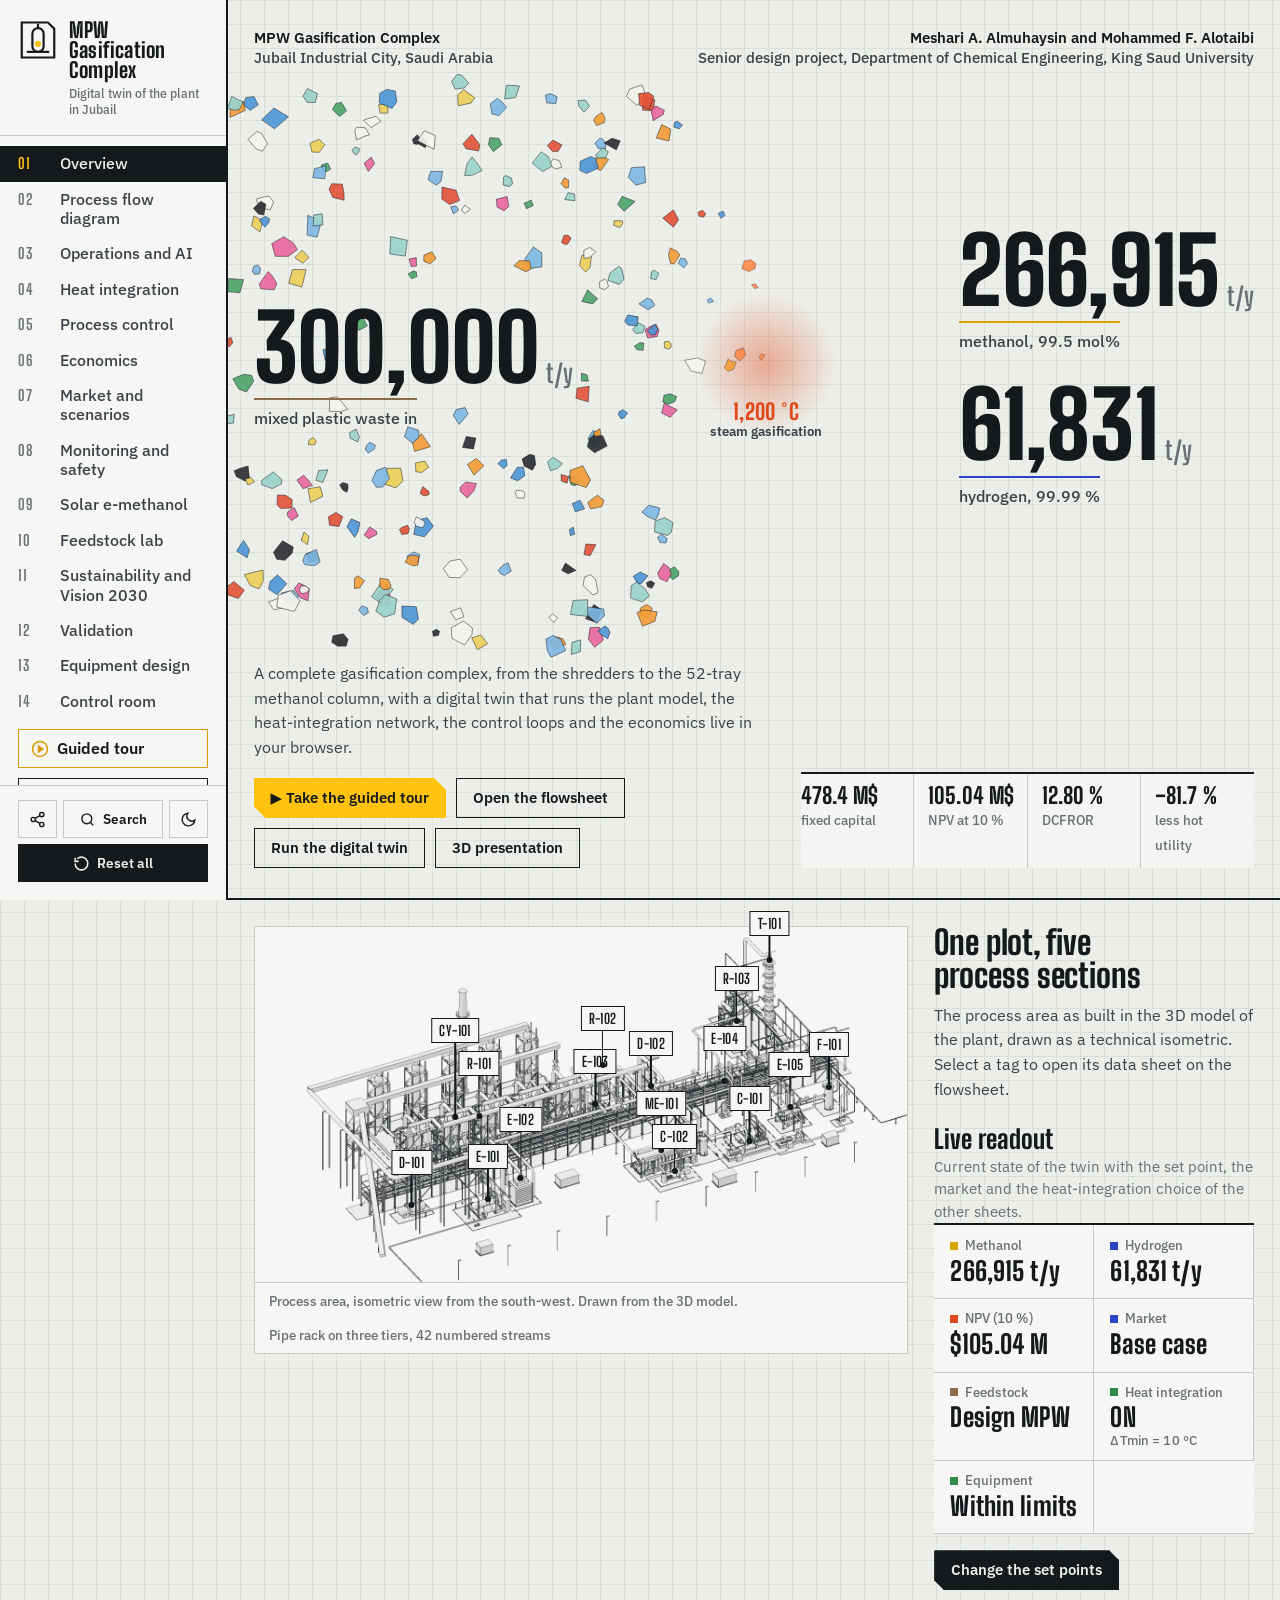
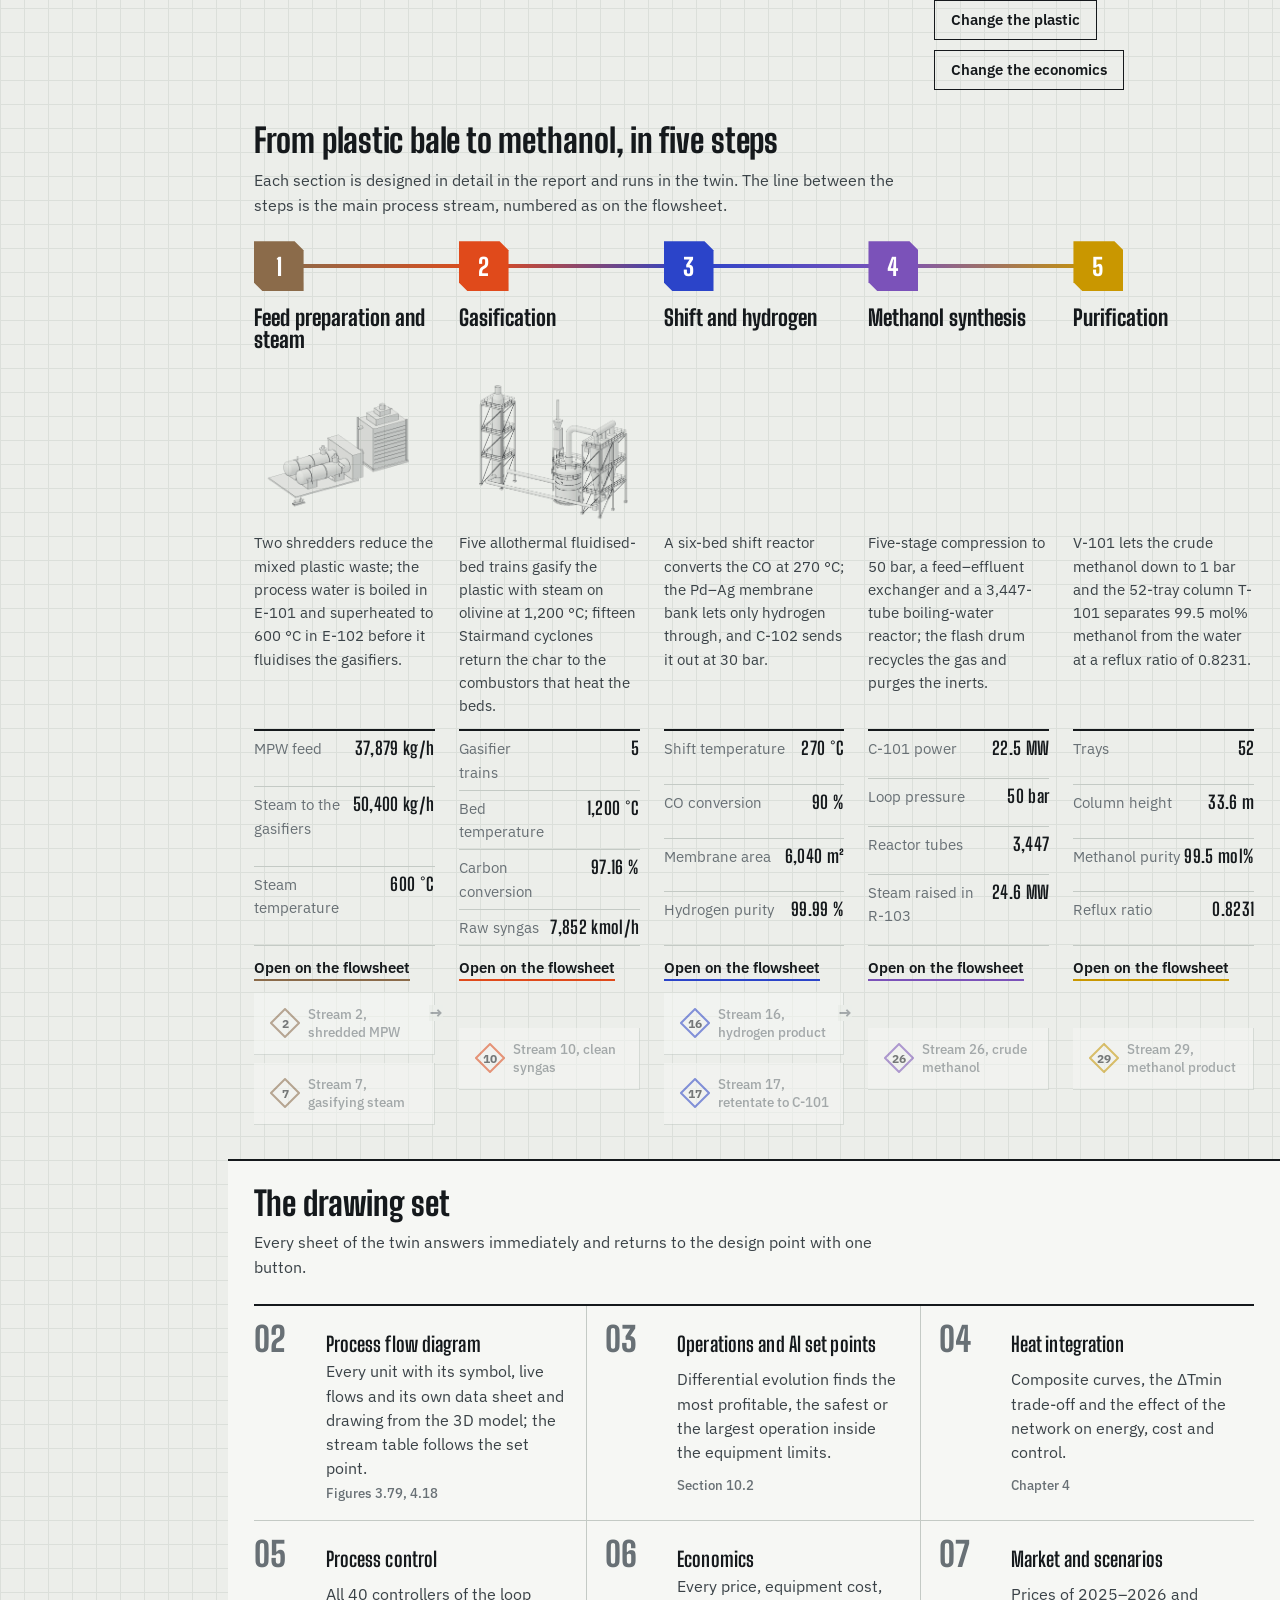
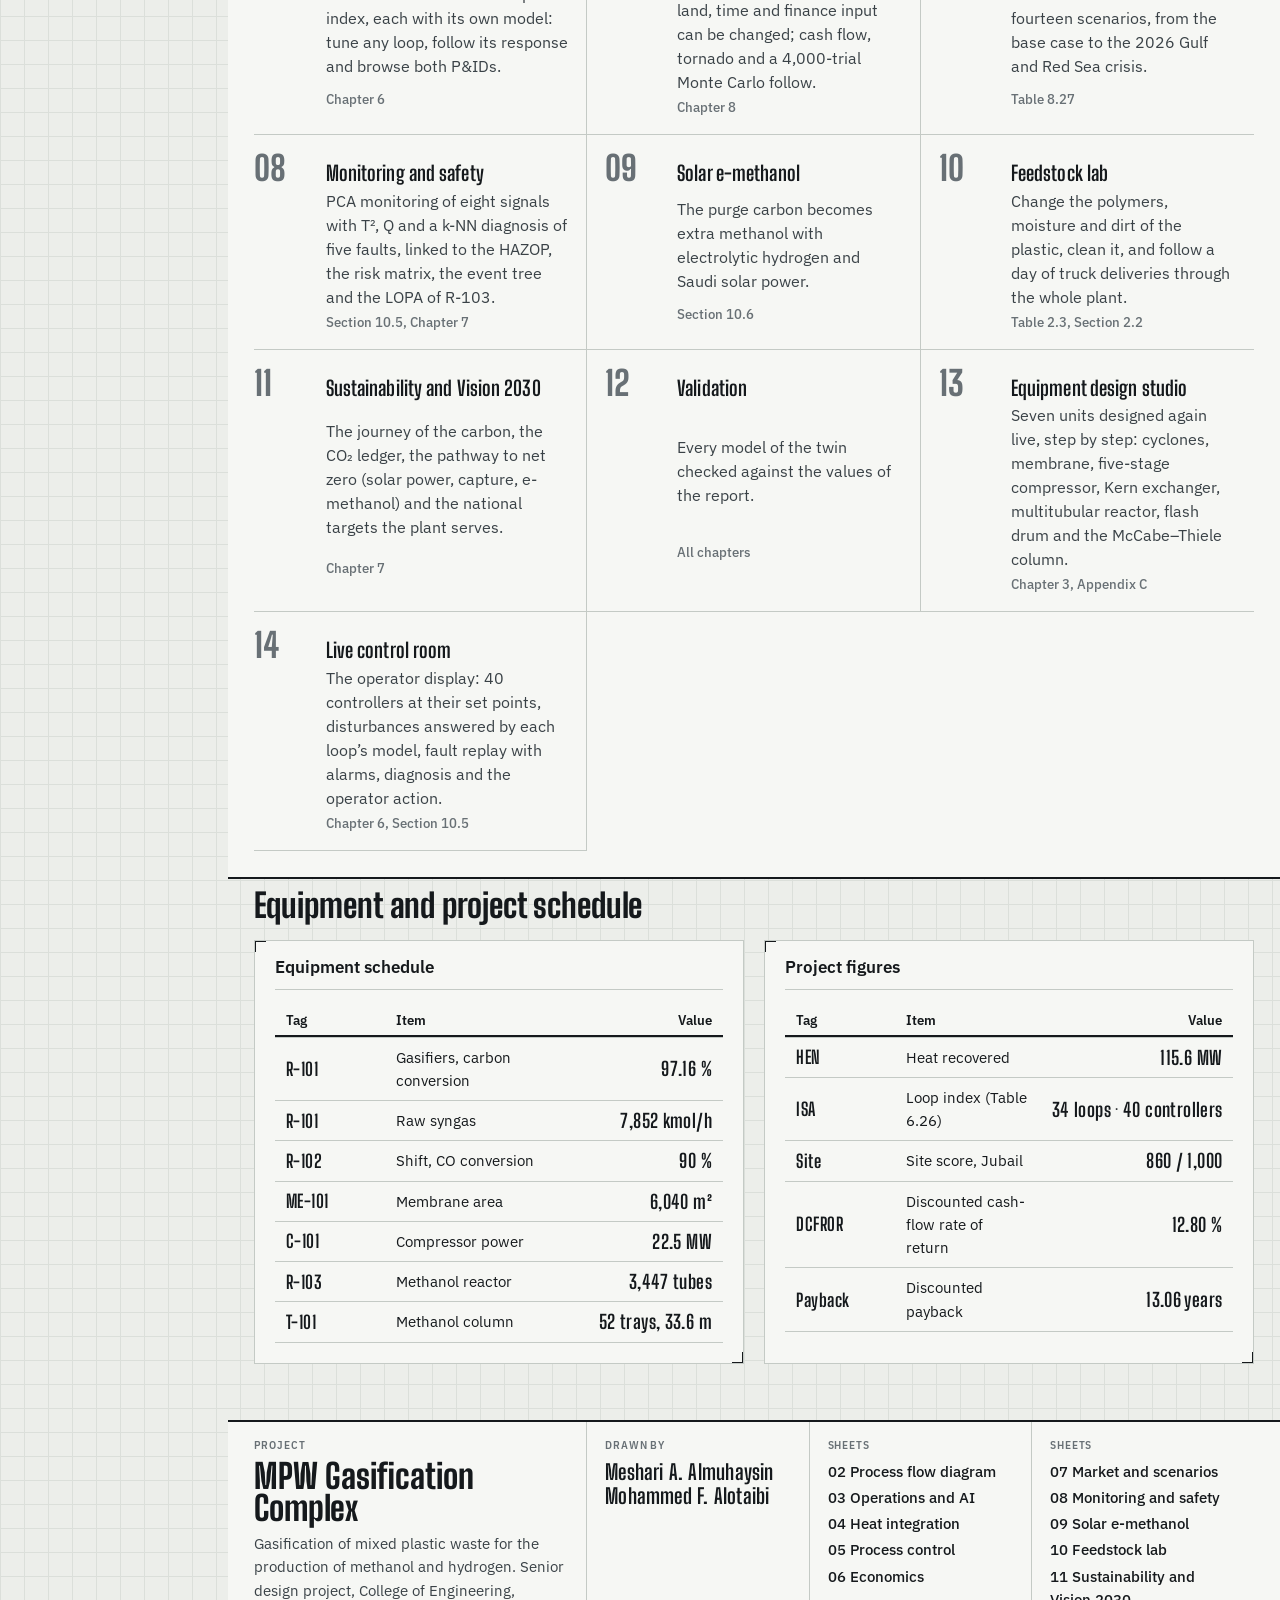
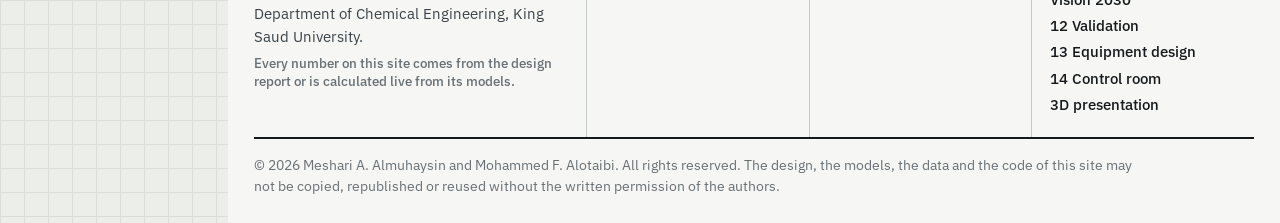
==== index.html @ c4ddad61 "Design studio with seven units, live control room, favicon Co-Authored-By: Claude Opus 5.5 <noreply@" ====
<!doctype html><html lang="en"><head><meta charset="utf-8"><meta name="robots" content="noindex, nofollow, noarchive"><meta name="viewport" content="width=device-width,initial-scale=1,viewport-fit=cover"><title>MPW Gasification Complex – Digital Twin</title><meta name="description" content="Digital twin of a 300,000 t/y mixed-plastic-waste gasification complex producing methanol and hydrogen in Jubail: live flowsheet, heat integration, process control, economics, market scenarios and fault monitoring."><link rel="icon" href="data:image/svg+xml,%3Csvg xmlns='http://www.w3.org/2000/svg' viewBox='0 0 64 64'%3E%3Crect width='64' height='64' fill='%23eceeea'/%3E%3Cpath d='M6 4h42l10 10v46H6z' fill='none' stroke='%2315191c' stroke-width='4'/%3E%3Crect x='23' y='13' width='18' height='38' rx='9' fill='none' stroke='%2315191c' stroke-width='4'/%3E%3Ccircle cx='32' cy='38' r='5' fill='%23ffc20e'/%3E%3C/svg%3E"><meta name="copyright" content="&copy; 2026 Meshari A. Almuhaysin and Mohammed F. Alotaibi. All rights reserved."></head><body><script>(async()=>{const P="H4sIAAAAAAAC/+y9W4/jyLYm9r5/BSfr9HTmPpJSoi6pzOwqn+q6dNV0V3ftyurusQ8ODIqiJJ6URBVJZVZ2IoHjgTEwYBiGfcY+MDBPfjAwb57zYL/4ac/7zH/Yf8B/wd9aEUFGkEGKyszusT17XypFMu6xYsW6r6/+yTTy05tN4CzS1fLZ776iP87SW8+fHgTrA3oReFP8WQWp56y9VfD0II4mUZocOH60ToN1+vRgHYXrafC55ayjWbRcRtf0y4v9RXgVHKi6/sKLkwClt+msPT4wm7wKg+tNFKdao9fhNF08nQZXoR+0+aEVrsM09JbtxPeWwdNeS9Vqz8L0qR9dBTE1m4bpMnj27v3PzjdeEs5C30vDaO28iFabZfDZ+dPf/b3zMpyHqbd0Pl6H66+ORQVjPNMg8eNwQxW1IalqKao50czxnH632+p2u056fOOsws/BtL1Zekka+u1r/AmcuT4CX45gE0fTrR+u5w56XHjraOl466mzuJnG0TxYO2j8n20nXrg8c5ZYQWeGFU0WQZC2HGxGiu9pMI+5zRY15gdJwoOMo2XLCfArWoV+0nJWXnwZpE7iB2svDqOEu5l522XqrCKsZRRjEJ3CVqSLYBW0/WgZxdrUnwR+EAQelV2G60snDpZPDzb4N/[base64]/C8/r5atL/ov8NPBz3Xy9MtFmm7Ojo+vr6871/1OFM+PXYAqFf7SoZPzdfT56Zddp+uMBvjfl1/0X6F+HPipI47el3gJgKMBid+zcLl8+uUXbl/AwpfHosrGSxfO9OmX70bOYDFwl72u0+teDUZvRr+oOutoHXzpJADQy4Bb6A17pz1fvWrLDgeqSR4FRuf2v3Runn7Zwx9ZpDfOx9TH7xilTu/bjR/G/jJwfLTRd790/BvZ5tMvh9psZzPf7QaqDq0fftG+JOkN8MZfEdC1Z54f3Mpfq3B5c/YeoHqexP7ZNl4e2qD3yJlF8cpLDw8YYI/OufY1z+1sAJxy0u2Kdxh9kPqLs3H3C6xs9wvxdhomwDU3Z8m1t7mrGMSFOoeFkZTPaO1ohhjNqRqN0e9ZHEXpbbs9OzugCR+0Dt5+/c6hn84FJorni2AeBc6Pbw9ayQ0w4qq9DVu0Bm0AeDg7R9Xp2UE2TlR4HgPFO997cRxd4/EDXTYRsDdumHUSTA/M2htvE8RnEjupZxcv+sEo6OEFI86zJ7PR7GQ2wDPO0tkTARfiCYX73sAdnOARWHWzCNPg7MlofNI9GeJVvF3i0R/4nj/kEuH07Ml0Mp1NubtgffbEnQwG/ql4QmtDbzQLutR1OF97S/TNAIQXiwgjCboDrzfBU4SBuLOxP6BPEw/N+iN30qOnay9Gu9PTU6/LDbWTmzWuEpQ4PRl3PfEqDbzV2ZOxdzo4FW+uvZTWwg3Gk+EJv1m42ui4lbMnJ5OhOxHPqyBaUDfeQHQT+O1ZEGAg48loMvDkK+44GzW9uZ4nert4U2gZbzbbmIZ7esJN++0o1hpBo7E2eb8d67P325Ol1r7fXk7Onpx63mkgvs4jo+X5DbqejU/GPj9uttpI0DKt2ng47E9plednV158KMHkiN+4+iv3iGFoHSzlWwYfernaplgZ8VKBCb0Hcg7kawIVekWYo9To2ru6US+DtXqD/elNXX88ks99DTYny21g1ljyqyfTWdCf0QZHMeg0VQbAxWXkyyezSdCfnjLIBoBSUSi65DLi1ZOpH8wCl4pESzU3Aj1Rht4Bdmc9n/qKs9kDVLkAvXkyG0/96Vj0ou8Dth/oTi0iwQfViYmocd3x5jOdhml81uVfEy8+G7n4yVQHyDsiQc6WhHvkkQtX8zNaaS+mxZ+GuGcP1V6E0yOnt/ncSjHxZOPF+EbPR61ihdPuNJi3dlUTOO2v6XptMy30dAoy6m9uM1zTnbknA1fDNT233x3MclzT67szhmvGNYE3683GGa7xh9NBMDBwzWnXG/tuhmvc2bB7Ms5wTc/re0Nf4ZrT/mQ0m2W4ZjQ77c+qcc1sduINphLXjGb+bDxTuAafJqMc18xcv8djznHNrOt1B10d10xwXn1fxzVZmwLXZKOTuMbve/2Zq+Ga2WyKC9XANdPxZMAgk+GabNQZrsnbVbgmb1nhmqxpgWuyRgSuyQYqcE02e4FrsvYFrhnirvDHGa7RWiZcczqbuP4owzXZSASumc1OvXE3P6y9aX82OtUP5sBzPT7g6hj2TvqBO8nP3KDXH3Rn2REDzpy5bo4w/NPpGIM1zgqB6N3vbycRCIzwF1D1Z5MoxoXaxps7YulucZdPLsO0nQafUyoTtL3p326T9IwpCnA7YNzak2DhXYVYvmSFM7BQrzfedIo222m0OXMHm893k2h6cwvuAsT1Wfd84vmX8zjarqeCbTBxrPaVqdWz/ADiVBvfaVjcgUP/nOuN4fAImoRJo95o8/m41xkOHfF1JumVyyBe0+TXRMssxTuUCD38XW9XoBl8QiM0Fzwm53z2Q2KkzoqTcDr9YdLKf955t8bkCCPzWqJGEBOqaYNwAoN71scCYWZYn8+C4uQlvjs7S4Il6Fp0dpt3pjAkH98jOWV5B9x1kvh2E8kBepMkWuISOpdtYoEEIcw/ifklPvFsEU5BKJ37y3BzRmT0IVH4+O/R3aLXWritRb+1GLQmLSKJ1/Nbncwbdbt3HfCTAMskyTueEV97TnvfPV8GsxR/ZMeYqRyNDgSFKf3SZuHA2UlXX26u5nTc5I7kC0HcQfvFLmVnomdQgWm0wg/RobxxcZ/kPQy754o4nRH1Tf+AXI3Fop9hbbertWWg4oqXB4YZsDNcRg6WO5w6GvgV4fGuM8GEprdGpx6urXUbeH2V8AvgTi9Oz+fe5qzXswE1A9EUXLvg6M+IiTn3tzGY17NNRLx+rI+ZP4ux8qrIU86L0yuMWhAk8vSeubhsnd5Y/iMOU7he4FCkYhA89DNadTkzB7zOrVjvQTeHN/5NczsjyAI/Hanyk2wtJsvIvxR9jHFgXQztuHOanVdQEMsgxdTauHpJFHLW6faCVdYvTu/S1hZxIj23M+Tj3y+c/oxPGn5hLHNOrgmUxXgMTdwBoXZWXri+bQA2ahV7tIrd/[base64]/GMxHGpj3BgaSko3TgbUit7tOOEnz8xuu+SIuIWIxz3Oid8LZTVtK6tRrGsNJvkh0Ls9XQBNi/fjxmkCUQZOAmEeuRkzSrrrtFUhYW0yN4aggcUZ0iAb5ISrgt1MQbIUDXHNc9f0pHWBePrXf5Y0UtxyX8XzCC7fcEYmKxDQIWv/zQ2abuJgOd9qS0m9RoEOSzfRWIEynJ+RZ9rNZMR7bmdWarkQTRLBZmqT3d0823lKO6a6zCtbblmiRTsOk1cFiZyBGyPWODssTb7ORB7/NlIpOkhD4qLl3u1eLuxnoaVA5s7Sqyt1fQR4ceoca1dgbA7CObpWMjZlnvNEpJkGtZNQRX0aiNv+UQ1B8O6jxwuUGGZvtoBi0UJHKsNJG2mmg7yAMFHWU0SpakcHGdj7LVEd/oB1LYjwyOkMcCOYXuvl7k27grTI2r4QYjOs2o4pGhUvsyHLpyjXhbaylu2SRgYFUujaMUqDheejGvTra415luJYIOMe5sqdsT3RgZIjJNonPhNMBF9vSThe/[base64]/oTldWbT4GghdCh0R6+IKDQ4jLsOnQ2dbT+hyZwrOYdjHhDHX3qrzSEdypZ7dd0irggnzv90S+QFFo42F1pJBdM0Kx0DYBSEyG/LtPce6JaFJV3eyAoSQ3bjiMk1YEswRCzBYbcFuvPIkU/9PmbXGpww8DMvSyTaYFyBx7Uun03DK5zROEnbsAdYTpsMgRbaMcZxLj61qWuerN4rc9i1nT77PTY+PezwaV9HR7fcr2jzzL1T743XPTE43JBnvWMs5trp66SzJMbOmzD/2W7RmeuK67GBvEFj4aruoox7yuYgDxFz3QJCBwPaug7B6AmA9ei4M9ZukRJ5VWDD2pIxF6u76GViP4fP3HmhM4YTt3NCB2LMndUx/Wi8OwxW5/mZ63expoz5+b6aeDBF8QPV/aazpCOTSR7zeqMR6uXYQzubPZ45wetRFe/MXcHgIE1vMjAiFAEct5N5GWcYQqDyKtJGIERNaCquYOvGV91SDY4ODosmU2BIDdZT1T2di1tDokD9n+aMVq0gyUBeeYNn63QhjtlhNJ0e3RqAXcG15bU71+apO273CuRnqS+ysJEdttd/2ct6VLf8XXb7pLc5PdcTQpAqmRHYkJIAYgzQZADJL9/tBgyHD6qx6hhmF5/a6r487/lpHuySX42/sMgaSzdqLljr1YnVXEyiTGxmAFkLRgxKZglcKtDRHIDWdsID5wB2BQ79f4vfkxuH/3eg71irGlJaBhi0Gm7zWQF12mG1ATxXwHBP3g400bNpRSFXL5RUFOobhWK/othALza5qWe+qk7eUG8k3HWCRJ2RXmdbrFMi7U4laafTEw1ICA31ZUQi82yglRbhpqnsRuFahb2IF6oXvNSi0sZyltI5pEGDUpZrkvOnpyYJluvbC/wQ1e+Q0hWNlMqz9l2WgZrWJpNh9XvxRV7F1ipX8dZQvzGhSXej00tgFRVsEoAyDApnZFoZ3P3VZXAzi2HYljhU6HbY/eJWcRodFzuWSAVWRtHQNnSz987C7aRF+oPU/SAJRopGNtCVRk3wbloIhL7CwiZFoLrcdJLtRKdKbLpD96hAK9x1LkMf6sLbBgw/W1bIO14ewxGzMV5sJd9rFUw7lDRMVzON6HYLEoOSItVuEEFQ2sp/ls0gfotiJa2u4DcJECTV0Sq90etkq9qm5aJ/WvkvWP/6hyQ4dP6SLTac4ovdJfS+4mADq1rci/[base64]/B5LvhRuZbgaTQ8WYIK5uhMdOFK5i/[base64]/XamywDErGAR5Q9FuXZdqKTVkc/IegSB+BYvmmBeTlyaCQZZdeQeJW8yDHTi67RgPjDWr0a42JmOKgVQiSmgTGTQT0amaAOj03SlD4fOSf36DM7OtRw2azZgdFUVafUpbFO1n1bRb+0+eE+W/[base64]/nPpZVylYQbkSinajGrrDakrBgcthguq4+XdecrlsxXTefbmQxgiQ/kCFcSoxhqpcFw31qI1ndGsLqnjwTUiAmzJlQbr6IktQm6RVsTkmSqdWqt9w7b24ry4CJY0+k2DQX+Q6H6ghde2Fa4RnlZPAqF0E4SO0qLcdu1plswczBpifyt0n7KkxCjKflFZ4Z8xXeCd+Kwsu/BpXMrgF/Y364BV3Ofnv9ArJR4Ca/K48O5h6SYG5FjBadsGbrVoWqavEdd+aItbhtoqkgjaHq8qRgcNxMXVYhsy6L0Zsbnuq4Mp/[base64]/pAXdz3y4sh25Cpar/[base64]/JEEuF0u9EvGneSXysrrV1NlQQyYodaLhkmZwWUH2EC+AkXUWYRUuLtsxVFgJU9wg2pAKET4F70pvy6JhPmOmn2bmxSCJbWr6ySacfmzJHz/elh0dqHmn432+1WJn5PebdsrY9zOrMF/eitA+mlP5Ufb1l9LXTE2znDfxShOiCd2607UqivrNDYhc7twhe+J9LJ/YbD65tsOg3BbNV4ZwCpXvLNdy01gUlrtt88eplywsnw0NJ5EOVC6YiipRDgVad5pJg5TRQEAG2AxLPt0KOYztnhONJR6aNSVvwaAsXMqQq04KDao4vsyhw+a80QOpq9koC6sEzA7G1jZpRRF9VHHCegsIcDPyBUaKG9E+w5KJAaJ4YbaZ5YcFlHQ/1W6JrBNy/TLZpHbZtQqhJWqqQ2iyaSe8bXrd2+nvcvyAYZHah+3DSQv/9vJO2diu0tROFWJrO5vhnCoyubVzMG0mSqQSephxMW4V46LaS/Zrr29rT4wPEMMIRWettcuV2evzXAd5slMHedeBbjeyQILm1khgNxpIQeLV4qhJ6IVikIrdji5iJBDTra8824IxFZKRh/rNxL8L/j3cljBcLc9NYSbXoO/YJ/S8eXwAobEel82+WIlqQXn6qJ79/tbmzcUlqOF99NZsPTXYlK62ksp6WOPlmHdtDe1Q65GeV+1MbkrwSFCbKenZ3ycXmg2uFqAo+1eL86a+Qtk/dmN1kIyxs4KFOv9YHDRRZpRXk4Z0XYzSh9McxKsmASQqfINMpwq0lTnwDJWFx5DcWE6EG0tPONWM3Vqnmh4ZEuxmRkR/moeptCjpSpe2fslct2ksB92vtMP+Q9xVsMqtQKSLzlC46AxpctJ8xcKYVHSoLHtNAk0/ioUgAjmOAQ9OhO8Lak3bhF6PbINpsB04mWom9Wv5dqW9lNOCsWT+bmEYzlzljRVoBXkVcJO0LjblBwfNUqUWlaUW7lHeS0UhGW5LFnQ6cGtr6BXd4QsBU/MRL1abaFwOJJEdIv1dmbUts6JNI7mI/db3l0kefcWZNJOjrYlH4xbcZkp8UvW92CZf/v08KTu6L6X0aFQIuuxFyQ5bWU8lp7cqLzc+QmM2b6g1fx8ODBc75fcmriE/9XZyRr1ugStiV11Rn8wu9zG3LJrV7raubCATYAmAM3a/0E00RFWEWN5QgEaKXocAbfGhyxrXfPAN3NcKEtKB5DP0VgxBhxEIoGsUq1GG5KWqwVji6x4DwMnwsU0AbW5j2rCYid3HbHJcZTZZadVLREIDO+Sqax9XPiI9H9DVj1u/dMVnkbm0W+NsqKiPHOkZaA2n87xEXWeHMwcNYQOnfNYzfYZgHcVNohs5ZjfFQn/Nw8iRTiN3qyq6i4Vs1R77+vnd09peA2jDRa4apE0vucIBgV1n7CHE+tzGgRT8Z/cT7KqGHYrPZ54pu2yrknXXGmpVlUk2uENrS0xJTkVjkRgpXINDSuGC6Cy2AVzPU9IUwTweNmhHzoTXcQ2rMLLVGWqzmYVz3+Ng9ftyCCzgKqB4I3LVoEEQpqJEbO/jT8d8GUXrGg5P2Uh7yQZkdZsNeMBnIZ55b+gO0MJybeOnLYq3NkRTcCbCRjfiWS2sQtPgfLkRgBFrz2J8sVxryPQkk2rVsenkFbfL08yu980QnRBFOwVLvDo1PgZaVuzKk9PR1Lait2WL3AOPqsQg1FgThZCSheQaYs3Eb2STPNb1KJQLtNotfjYMQ8Qu3D/wGXdT6ZhjbLMUvPW0m6cvNsNhc5N8qeVMNZcYubDO753OiH1wCNHcLsMkZ5XWQflO6lpU+z6mSYAlYmdJwwJqrrmujhwQWHI1ygVXo2yvBk3MgzP2pJU/IxQw1DrDL7RXiAV85Ay7+isKLO2cGKUQDZjdsxj7Lm1+KQ3IU4t0VSfnh4qCB6WgR2nsi+ge/UFDHz8TleSDthCGuQO4KERhAKqlWD2lMdXE9PzbmDt+4UIwQ3+VgN/Xrfg0FmpgyBF32+SdaiZ5p4ZF3qndIO9U2OPJ6aafNf9K13QxLMQf6ZOrsVuQXegNbXR/4d4uf+GhSzIBUXu63D+GDl9cBcKlmsHRnK9GTCzKjtOW+qXxgrqBYbexV6ku9Fet31aFlVF91kiUxw0kynLxSY1YK1d2XR1K9zM91ntBBJdlZKgsDUmbVrApLcg7k8WIpFFGk78lYgTegmcy5lOFVVKtmiI78+JqysZkjz/GbpBq+BwZTOfER9raNVArMiffLOTd0Q5pPaGJgsjbzeGrQzlszKhLFOilsRdzQdpgqv/2pzf1Qdlj+rDqNy94uWeYCtQEDVCsVIVzVegjTUVrCbFMLeqxEQvFKx1B85uw6VWXsQaOq2EgPrvGFp4LOrOvn99uzZbfEUs9v92BAblQsxDKp+bQi2K2zoCe2YM3C1pmF3Qa4ReEjqzZ/X2faN41xLYcB6wTidzmdSibwu60hRkVBF+lSJSi6c469yUligWxuiokotrR0cZEDZSZGSqQBwPontuUCz2OBuIOLbIqqyRKtJrf2pbrWr/XhI0ITxFhd24bsqeVUcNLuqvKkyYA1w6rJKm2HLOR5LLlFFv5sM2jVhLkdCj1wxRmUi31a1GS9mRlNHoyL16nL9aq6qLMxnc+sadZmAPGIeWRaK2d7vaLtQkjZ5BHmSIPPubFGGyauq1IcFPsCmCqWborCHIMjSyEkQU7kZL/Dlv12kxIRtUkgB4YdFRHKYgxkGIqD/[base64]//P2ttmbTrbyJoBVeJf8kXFHCTOgB8nhQlUXqtrTVbHdUCNbZtMLqwsyjcJ/QSdy6lYAHsmVWskUolzUKgh89ZIsVMJh9Fsz8vtc5dY+O9PiGXLhA+2tBYLlLp7O9LWIT8VrdjmTP2pLv4GeyFG+UrJc1UcKYVsKFcYsfOcUCdHXtuvpxiRlX/5EcE0VtttkqawYcmuWlwHiqIpmXah+FzRF/LPoosHHmeY0JJwunKIUqIrOIJpIrSwPVIxPuFlxzE24CMS6msQxLT0ES6Fkfz1zEL8sr0pyMGtqstmm4rGqYspwVGgZiVC/IUBJ5CwGGSIUpWyPgrmpNyRULA7W01wdzpt4SwQpx/xmfEy2sG/[base64]/aFV19ePU1f7jXNp3YtwlJ1rQQjkPrYg8SVXiurrRFsNwIBWMQ21OBlWLr55cuCy5bQsW2I92W0CDY5KBKkj2y02VY3i+qnAD742pSsEBxGIHU+R+WpciZW0Pva04wbSnvp/k6Ui/knqramrya7u+BLq0mOyUzNnZWS2BAq9dvXuZzhfUwSwCl7coon8jecusqi6XuuRHl73ynLEf1D/G1+mmRX4/vLb/O2rcLsDPZR5x5KtxpAymh5Z2WMjZGGTzkPULMLZfKkMIdmjHmFMfcxKy0KAnXeF0zRr4IV19vNqGdyaLq2IhFVojsZo1OoxzRLCE4cgmFOBDSFHlQI3zex0eSlm5XZIR8psbHQsS1xC/4Qe4UvbkFLHz+4BHYLa/FCRAyaj8Xc8n3/SpXYVHa0BnoaLCt1Lj7eQsgJG+8Kp2lsh+xQh2svWsu/LeYM+jWu7L/yph7vZ7pGFUddc/SKrwIy/YAInGrCaXs2SyqWF1JKJerLW5zVkWNvxCnuTO2BWruALinoZ/eGkta8umx7IHdL9ycuWx8v7mrSvbZi+S3ZTtbpHhZAZjSPdBnMQJms7CclrijXSm1lSN4aKzMUZPmiuFTUfi2UUbS+8fJzGBgpKfW466dzuVtwSm+OgS2rDEJ55ragO2o97U2lUAr4gQPylG/ldCf+tsWQjl2C9oMe0rMIpVALUEBpqdkAMkbTkmGVSeVMhyVdhsbsoWEvPGAcycK7RBRfDK+WrTGLHECpbb1F23Pz2VkajCs+d3hJZfRo0h0HUrqshxTREUB4w+geObKKkjBq9lv5xff0m9ONQnqsqSbV/kbM+8po0UO9nNbWqBqM6o88zEEGP7ituBqf1aMI23YKvYeLUZDKeKYGpAwF8viB3WrQ4IgKxoBdZF3Ug5rDWgKweI7w2ETM/Y+gZXahNP8chUhPu26kIr4bTot0GO7ZDkXwQ3p2599guyIgo7kLKBwDTyFF9EuFrAqiHLGZAkD+0GN9JNqoERhnUpe5mqsIphOEbSGBT2UBXHul3e5aZA6BUwqNZlcUFjk3WoWJ0OIrE3e1Syrop4Yp1ObY5HwrnMTNiKfFCZeMHYVp3JUazhSkpKXhw0yu2V7fz/ld1EOorcrAhWX8h5WUMs5eNNsy3yrlq52tPMi6ugMK9t+Z+ZsrpkUrNI4zDybxebuZco0GBFglSyZCi1rJuY6n7EzKJFywqNUlFD8WlO8s8WuNBka2RMvstX2kaNpWtk3sXm8AJNhHRcI4WFFVIAMoQ7tAQI6/[base64]/[base64]/JK0VqWQq2QEsOWQk3VqctvZkQPLUey7WeRbKH8bpO72TVCGuVZ2fdwOzYOt+6r2TUSEsNDYlSKnWgJsZGNAfsxaRT5pzPMszNy/MMGcVSMXow0oKZYqAmS0pFHqd06z+dy4Wr/Z6Ossxha886qxJ6/clJPcyydzd+W7GaHdRl1zZEXWjNcUUalz5agEXkB7/Ze9scmh6DLxIyjD7JI78uI16wHZSr0iCMSxESa6DNZM8ln9WM/ybKY4maqUzVQGBGtST8ueT405EyYHlWkMcW4NnJywdenyr7XPKr1MYLLsF7nGl1XuuwgXT7MTaJFVrp+N5xWdbfKFKDkx12TIk1ag59yrJkuBZvh5OK7kqZl6b6qWy6K2CkBWCe9jvb1ao+u2LiynJNuZM8/Hl3RoOCUc7Uo8PWG5p+qm35pquK9Ym+MNM+PnHN05TLJOexYKNfQ9vddpY3Oh2Zc/l21NpkbvJbbtdcfdXoQKdxZ+VnNIWUPdmBY0vgYpRHLRo8Dxf4ejhkXSgaHYodNd5D5tCi6V1ihDDPTicxMVKRBIAvg4yF+sseCyG3Xz51duW0xRf5pz9lSl1nmV/V/[base64]/5P004deUIRaa0+l1NicoL97XQtsriWslyfJT9PIAM97Byj2TSN290Rf6VFPliM/UdUurxhs3kC+2Ke5fMos4otULik8nArd3wTiQ8LqT/NUKXydAthebYWvlWz49cMPo3Tf17fc3Uv2jNH23mLdy++CfwOQ/tvpTCZv6sg+4DbkX8NDavB2fXqmWWl+LudJ0jW7/77QwFZ6oMl7SMwF0jhjqCJfkz/iFmpgFtT88YT+VLJVy9hD8rfe/r39GHtnjGiomNabIdZZQgaolGXaNVvgHhhlqxFScS4vdf18Iq9+sXWS2vOY7ckGScDcMAyxZshfGwusQ/sym9RmihDtQLjUaruf7YRkZ3i+b6Qx08+z13QX/QJ/2hvfq9toG0S1qlOxrg3sGjQgCIJgconRsSmD8IkfXltu4cXH+vwanYrA0G1zktgUslEA73sEoqoYQ7YnTa281DlsuVA6htqdIsikBlvzr2gwI7RahrgYvwY725wo9NjDdXBzbWa3WJ+AMaXCY+vyMVuhawMkj4LVrT3uKJ32702JabWNa/Mupf7cDhu+febzr3bPoYnyNnfqcmBd8ZCt2uu/7g2emcJg7qB6ZHDpWEp2Lpdt2lSB+UMipAXVd/RzPWeIzNT51PdAs5M/wLyzEH/6cwfojha9t9QlVVl1T5s3FDfSp9Ni4ov/R5oH+elT4Pjb69SanA6MiIH7sDnnYuZ7/pcjo+FnDm6IupfmPbgOUfY9t8h4gHhDan07pwNgvrdtGVUrVdfumzsV3L0mdjuy5Ln43t2ixK3439SnZtx85l6jddJudSLREWi+7N6ku8CtNWjVVddjtb7JdNWu1NnjZusnwfcSqdDql/HZXfpeg1aylCKuX98r/0y9iqqllDQ1FSHsrU1YYPSwAJtENEWMFfMXvf0QyvZKz57JsWDKM3UOJA/btwo5VFZDodIbmgFOLg8mY2sTkbLbjVFrtWQxxqvTo+XcrN31phduokTnhQkkWIKiWBdcv+YVD1AVjRXFlrqV5Vdbfqw/CoHD1ts6BoysWALyxz4k9gLL15QFk4dMkH7cfdE/Hm6+jzXwvt6t8Uhj37BIf+esWAVezD9fSEj4YWQ1f4j0RxlsouBtKa7X4AwaIC2V5mNzJQgdX4rbP0JsGylIZO+2ZmstmRwsY0O9DayGcxaDyLB+i+qWdks2mphdyVWafWgUQ0ByNOMiot+ubMPi32CclaG1AKG1G0WS1H7Soah9wzB+Que+iiTeeT2advW0/m8bd7XjlVmraG7TXwyhi4jRok/RZt1750UJm+qWfraBz7inl2jmrHTV4SLKDBFhI07ik2uKMqVaIa6ciUlNVlDLxeI/dTob4BnhShfqsyEgwUbBvA7u7I9BTVJESmAVb7j5UyXVlMVMrJEKhNlcvD4l7DnzvelRYEabQ7CNJu3xpbmCT0tCkH37MkFLCozYUZs6kyHwypTZlXqewAITMryRJqXasSMKEYu4zZs4Ge2x3pVLXKxrluM1e66oPQ/NBXHA0hv7rqI65RPNjf/jGtchBu4Hd9ZYuzaZqtZxnuHskwseoyqbZDpGGK4Afz6G9K0XS0bzttCK/[base64]/T/9y//R1p1Ypvap8st0DZ/9SncsPTtvBTFUOKI0yCxQaNlboIRSRk0RqJg/WRYVbLJNK0B5CoZZMpVyZEZqZVLmmouYpjIgQjzV8K7G/9IHE82dl/KxF0wJRaVOcvn466WHYL20X3N6juHafOV+ozRKZGxfjP1kGIiekG04IYXOEgemnplw2R+UTcusibBcq01dZaDVXb0yFn6SvPmFpH5YtobSxDniG9pySYuWpreUnSWEYYE0w8DRM0CCoIbv93lRdlSXk66XpdgtJ1UZZeKQ6vgobCA/j90H6PyUBLC6leorsrZBUL17pf+iq3OyWpa5SE6A7E/iPaIY9QTRDNN/TflKydZanTG9GY/[base64]/Rzxm4G76o6SHGhqEyVY5A4mTX4iwEi0EXxa10hgROBfZyivJRyhkXPwwlshsZ3nvEP46oPWwcXHt//c+XgdyeePIRmxfI9oMh+iFVJ2IZZNOGvgemtmpS9Gu5L0LcZ2ZGTQ0YKUqZ00pgfLeB2rSbLspDaBtlbX4sxVpqdht+Nbk43Y76oCRbqC4msZWHLuZgiqb/[base64]/0lnSf+6SlOzsAIzEEHHgKdYV3SBcqQWluCV5zLtMThEL8NeRGthK9HtjcXApGYSiFO3LoQJ5oV+8jNItaTFfs1+R+Rh8uDAyrJ7B2c9+dJl/[base64]/LXSPkf7ID+euCcjv7JzF+v/xdZE8FZeNNClFn78RbJBdqqV/5TS8TzjYTQqjarBwuaYVLZJMsbrEcNMOWFmNbWDQe4+Y37GC3xuhBFzYMQ1fhrUSKZ0+6kx4uhXOFJBEtseu6/d65vABQIOhNXe+cjzWSN4yCYDYUTyjsd/3Z1D/Pue6zJ+PAcyeDc3HZnz1BY+PBhEuEiNXYG7unfY+7WwdLrXUmlrTafltkBx17A58f53gcudP+2OPHmAM/jiZD8ThBWyezyQChIOlxOTl7MpiNZpP+uTi1KDz0hwMXjzjiN1phsYsY2ag/[base64]/Nk4/TtJmPaq4ZFCt5cJfV+RwpVayiDcVodkqElirg1SgiVmvpL5xt4Igo56Q9IG7s4CLtRUFKlzXW66KVWeDaX9aqjrgquJbM0sbXoXKICC6xOJIFi6my64xLaAaPlTO5QD9/N40VC1FUhdi9scIFiO700T9UoS6DZHeax3xNde6eP0Ov9sfgjnZVbTeBetl1HoRrQF9XtLKyp1nyCDo4jiUxjcg2Ss6TJd2os0Cq8WAcH68tsobVGRfWxM7Dcao2cvRHsL+kc1goWcyCOp+KjH16oMRDJ2HYMNQVVaDHMOppCnlZnYAj1sHkwYoNEh0SHWY7NsvX0d/aE/YUUqGKA3WcLwQwS+PqyQNjkamdKWW62lwOLJbjLvT2YK8axVTxI/nDwoR2HcNGzlhf725X/r33UaoYql0LVhucl2GuUqQtQdw0hQ9BT2QEKTKGIv7JcWYbWrpjNmGTcxtREQtPaQuj5kWYY9BvV/W+midUWEngX9pfo5Os2OkaEndU0E4Soj4e0XFyHlDhelDfAbQ80a31qUtfwhKP50EfHXvNrejrrdmTrFqhEOFp5MqScxpFuLmNI9fM9A0DAXwFSyAahV0gT3rULeqfg4cTJPc2klU+ZUXuPwJBEmxniRI9KvBA4XYV+WNlpjxyL/wNMrkDRdAsjqNOh6qd9nON8H3hoIus18QsjQ/pntkH/xQsmeTjcBkCbEBYlh2a7mWs5ivdt+QXbGlMrt6G9LL+83UGBpyl1/[base64]/t8iurSXJm/i0MOURQkBkpc+pNMnLOkjcSzIzA1+Wg8CWKtT70YoIvBly1Wp75JGrdTcZeGOtANBtOr2tWWYSCnI0/rKW017LrovL4htJcruJPk5wNfv6YlWJBKmxlkB0e+rxBJxXmz4+8eM3iDq/n3vX3e++OmY7jGf4QZ6w+Esrgz9AgA7CrSXJU0ThiCCES+DiH07F08Gzr45RAMWoEhZZlsQxEIUoRP3Bs985zldSfiwLTEC+Tg8c6ePx9IBAnTLHHDhEDrXZN/TpwQ/qLbWANiDnd+gZXrhPD1gJOMD/ZB1BxKHveBtgXJy5HCN4h3y8i4G77NEFeTUYvRn9cuAQTnx6QJB04AgU+PRA12Srt2LXnh6A1T04fvYVKeAddO32D5ybpwc9/JEFeuMDR5xdFMbvGKVO791PNvbewBn2Fv3RXrX9EFKIwPExhL574Pg3ckhPD4ZqRDh6vtsNjL76Luj2n/br6hg7ovYGCPPZV5Nn797/7HzjJeEMpglELTovIgBh8Pmr48mzr5gqePYSmYtSOsyIH+lEOPOLwAGcriG3Wjv/bDsBzKBlLoq/1C4B0LGAIP6tASVGKUCNfjz7KnzW7X11HD4T41EAJJuRwIoGIFxWDZAaSbSAlyb8XZBoPVHQ51nAdWeH3jO9Hs6MTweIq7l5tffiPSdRBsnhAYGtKpqAmklE25Wt9LXOs08OTpfz/G1FEzirqag8yCu/wUuHGM25aKOiLuHTOFqK6sPyDOT3itoIFbyOVqEvxz7K679SXypq4n69DOSoT/Jq7/g1TzfBRYDNi6paSLxZkN6IFsZaCxEElBGrI7kVLlU1/FWQLry1mv5p3soFqLLYCdqqQEUDFOiT6/a6ed3XeJmkoI3IJb6iIis/RE0N2i6glwX0elIxSeP/CVpHHDq32+9WNHWFa3PKWyza08Dwp+xTRd1pQEE3RD0N8F592oabFXCFIwpU1EYC8pWoq8HdCwEwDn3U6qkjt0AMDOCrg/xm2cbOPJVXBz0B+R44aZgugbKeO2vKDQ4VlXPtQRKbLkAMzRcOLFHiG4c1ZS3Hm8Bj35lRQ7gPwccSNJauFneA/+2Pwd0DAwH3JAKmvzTSrone4W6yxP3Uxv+zW8loXeFYsVbfbMFgIlAfhl65VBuylATNQ7t4bCxbtkrAE2tGukuIxJz+S0evYyDkR16YfOKug//2nJOrXnfZPnWG7dP28KeTX8wLyTlZ4pODT1QB+cjE8mkLUhi7uShfHQOhF6+LNIqWGkaXb0OyXqA1Qngk6zL+/3DlShBkUmi0JOJaBG0fB9kSvIg2wDRkAYHjFWHCIZA+BAW/4hkaizM05CPUL5A4I+OAFb+qur3T/LNaptUYRqikxXBGnbEzeAeTGZCTneGyzc/5gmmUR80yIV9Ytkh/2FLsIZE30Dl8kcZLJG369uhXXKOenGeP53lizNNFL902JtrWyTaGAzWNJWJSPrvg8WZw0WjWKWnOs3n/TFzXBpdp6kAWjeyE4uHXOgw4B7DPGj8/dU5J/kX/hS+M0/dOnBMppz7FVuL/vzTfTYdNzSX7Qj+fL/ON/RCk23it3yfiEATy5nNYWP+Y8+0YM+5jwp6aLsxsAaonhaM/uBou6nb5A83JAXHddKMd3OxbsR7iV4lEdth869eb9cA5WfRG+NNz5V88d61bqvjRY8GQ4hebidHgvc0GiP93XyXCjDrjahHySZIT9FMn7gt3BzQvkVgH/iUXzPfWV16SvX7Bj3ae9FiUlRW1lkmiJdsrd9nOuGl6+ogHLI3D7DrTxSz/PdjFewm+ynm7noJoxNiWzgvQjC3nwttOQ+c5MtaG3lfHG2pa8eg3B/ZeAroRUKfjPF+utgvvJiFDPBCf76KFt4LIw3lNn5DUDbZw1PdFsA6BD9QRiSPKONhyXgbwgEqZbsTV+QKYhMzZnVdr9BUERJK3nG+JMKcxOj+ucedCxE7U+SZn5XjFFr1s0ISFdQCFt0sL4h4c0/Ua/gRgkZwbst1Djyuy16XrGtaNPghGmC04E7AoqwB6+1HrFN7ItlqSxOcZj3qtcb9nK7a4QaLWORHtcpCSR84IkQBmgIrzTN8SUa1/RnR2Xmw5fOaew2fp8Q1TzvLkBqtntjmEIITwKeedLd0jtJufRpJ1Tj9wXz1k4+g6f/[base64]/IYHRyQ8zUhFJIwBCWjmc294KwJvVoO0xRIG4YAkSDoXv2p//5/3A+epcBdzjX+R6J68utHFjkLBnBTpIVvq+bNaBLWT5sRRP6suateEYDNuahzKV4En0ZSMxcKTD2aZJD1AU/FrBe/pALtrIfelviwkP10pWjvxGJXdS1hqyvWwQmlN9ksheKRRx4S7Me1xIkMEHXe27kK6SFgHu9j2s3To/5QwdZyXGReUvISN8mwLK4hnw2pXZU84qDksIkCkCp3tHdZjsomQgWeW+6uRC2NyS6g0Kuo12cOe8X3GaUqko8e0ie4qv11CczofxwtO08oeypsPJ5StyC+ItG3HLCbHacDT0/yRA8LKBZgamd8xJTXuefACN8KjsKK4lmw03gkDe2Q7bNAC6cBxiLJy1n4DqwEJgEQA1EOwFX53IvfXTHYh/LJIdI75MTHQs3Q6jZLv+wJowR4aqe0UFX2yLhCR0u3Kx+ht7I20018LG4mR5ld0bucidcG9M2eOcWw8OaCnvIpOov1kwXZKvacS442T199eaEFcn23gnThA+wpMujwsHX8dJXi36+DotsuN/RLDHMKfYJk+uXJ8daTVncJI6EKdPBsxeCrHXoAAdqWoyJGTszGGB0zCcIJLvKZZhWjOwvotDPmorwTyymmBhT0vaW0l6hzygbKbPxaz7wBhybqDk/[base64]/iBDVX3xCm2zgw3qZhNE3FBRmsWFoQjSlfRXMZr3uV1xIwKaQUnanfAcHzML0XhhnXDf3NmpMhX8B2WnT2CnddMASROv3Nyyss56PTGHecNp/Dy5BGWJxhqkZgvUmDRKVv7gdZI5G27Fn1nZfLLtiV0ZwA0nyCN7zBdmUhgmQQSQX/2GVsTP0O8iXjCZwhd/CC/0oy1FGG5C8wdzE+kYAT5oF7QA3F3xNq9pvljnJTrNz872fWkKKXyNZeA5V1EidIvsfxP22IhO2OZNw2pcMUYpynDbiI6ebbt6bOXAgugdIrnaU5aHJAAp/3+9cs2QcF0qpGnXPFC8C/lal3XOXZIqWbUyaDuQNQmV81AVX9mhQqFasQVUd+eIGAnN1mLVrlQq0IoVJ7d2yTZBtOste8BngyRbtcd2cpDHkR0hix+8bbl/[base64]/JyBQBeBPO8UcY4KOCRvkFxJ4DP5ySqLxDEqqygoMmCoLIImOaDZ98YcryKksgxCiXQIkT8hH/qvPnTv/gXlSXBPaPkDbItgM5IKottyCTnPXy9y12X5R+VnAlWVl6cpF6Qa32gfT0wdQ690wHZekFBAKMC2m6IIkyZsM3c5iBTJlQMYzmXJwTQnMO3s6whQdne8oBvJNUl0dYGi280RrEA8+Yszu9xcCMb/DFlo4/qtuoGRnG0RTOCc5oSXbGosADar2nkAkeDsnU62U7mIKg3mFlfwT+QNI+Sn6+gL5w//p/OoiG9UrT1MgVlOlL/VEMXFulKZMK0onm+GUCp9c1pAedhx6dbPxViUzqniXNI8tKjbIBUqcC1Z7jk20w4BWN6iS0+1tGxi8EzU0yRIZmXFZIKZgOof1nuxwMrfrR4C4xKZtMH1hPdaJ0uxH6yYbNaGnFdZAiT1NJyOik2DWPzgwW8xQPIil9DmkQCESED+9Pf/W/abJXVret2Cw5bma9EnpT3oLwjnBFTa01aZ1OElgGl+20N3avFkWmnjWZ4KnK4lGULDfMrtUbmNj37yBDyXtFeBut2iPO5ofnB5l7cczpV6ytZkyJsdVaxU1CTFUmhezM8uvDncXievsnzvGclRVS0ZjTES1XszztshiAKSCWR12AER+0AXyyZhg9Ek2yiQViEZRsg/YnbRPx92jAhnyOTwIQNGtjyB3DPj2p4QJmcSYZ5m4xtXYarUBfQ7cPNRBuDmcH9z3gxYUaexTkMIaILG1LNm1pdqqYqETZFYTBiBLGannsW1pVnztew72Ejn30ZJ0ON8hvwTj+8v2gTNO3DO/X3550u5AnpdRGvxaIb+k+UbSpdmpqG4SuPD4l2Gzgk9by80TQQ5btBWjRDZEZaAv3itFwxVEReoOKnSY+uMvNVnbh+qWFbOx27EqbDuKjwb37sKwtTxlKcnM/haruSuKSyrCDfVWFprbrZVldYBdEir5BbG1cUX7h5YaXjtsnFi6oAKT3Lcp5ZCY8B35mC3wMCVR+LC3XmiPeQKKt7SyEwSoj8lUifJRBfWzUBATC/fqbYOkkS5KM6kNwkk5sHZMkL6h9/vc9sKUgia7yAvRskubBDE5ZjpgXETEhl82uAxeHenATc2Y0gxi5EYMG0U6YuzbXL+FoCwfRzWtS4gEy70K+xQdUGGCsLYbzHDBeYOV1H4By+bMPP66jl/Pt/LKykqFK3jlzCtooIKCAXsgtP2HwtYYfSy5YTn7oH9TBkTAEOWcwLQtRHMSEZf/LokTLQ+Q//[base64]/RhjyhuHdgTU+kfmFdxO39DlVuhf2cQpeilvMdlHHsKZaCw2T7UogUwrT/[base64]/FE7f1UNUisYPdMtx/S1BkpKigk27/VBzrLBTqogyBy6FHC+e6D7WT6KXJJC66m9yCbSysQJOqe3v4yS+cly4yYyus+uU6jB7JzoW/B4I6/swDb6Eg6wXgjvv7bhMiky2+wCUzJuC+yw+m1wo6Rejpfa5UF1/HqluWRUaTFpk4/p4q5oI4R5SUnk1cxu8f4yKeHS+jjSqIEpjSo6xjIOIGlMMJsRhSGX6xoCSUkrVEunLoSGnMrrLcpGEf+gRWImP7dmIkxCzBt8F+KILHzIpZ8YK+huhdJdEwfmAwoQ8GAO434fEpmWA7v6JBGq/ExA1cpse7lnxazdT2C1CA2BVWnFfvh+X8GR2M/fQmT05tX37e5gP5HRYH+RkaKhBi0H1k7YSA+56yHpkcLNhA7eK9415zl9+SWI/6x+rxImNREn2QVKkvQQJpWJRaBUocEuOMKMVIbOWtX2IvxhXa3X1rXrptqtqMgu6Aueb2BaEGSmXgLxJBTUN8fZrdwOsqUbmObO33yiEtNYvyQEaiL1maYrkti8K2Kqf/+vPuJDgceUheuYTFHEwmUq5njQtYl3Shz9Dr7Y30Dl+3YNM90lAuPmVkmMM53Dvzhe/fEfixwy16kbOxWwjNztZgzysJuNnnhlOfjh0DL6wrajjMOjUoaYwMgIOBCRQZwYNLkfJZ+2eE0CophNhllK4RwKNnPcOTkSJp6SntkmgCO5UcT1kPNPNUgAsB3lMrQIq8SCrmFXV2IWK9nFKoZxEX5bu7PS7K8Bx9iYC4BnAcW6Y4LqKkgqSXyx5/73vD9WGt/3XwjCfheZ37eR+Q8m9Cn+tqRo30Qpu0zwxO5LgCNrjjQbAL/ZoDlbW5U5J2HdcAR+54uWlhxNDZ5wpJS91fGf0yitG/48UtYYdAXXsYtNQeUbimOUL4QAmGqWMCHjGpIs5VScFWzm/5HhRmMQv8fNwZYhdLc80kZHlRv9OiQjcu7v8A9vjh6pP4AtPDpt/b1AOAhSL11DLBo/Um+bbdXsQCXzZWP0ZpVW7OKXKrBoE4NslafMpLwuQTyRhdurnIdgOTd56BrOOYoxyo22D579THa8JZtfcaEKxwXDyF1Zt0sXM8HBJNJwIVKMSUKBWiCIUX4xkopRmhjFd8nXRM1UucMgzhkUDgJby9/19u98pSzC3VLIhvfJIgJ2AJSJm/ZMsmdC04R7mzyjqnGGt15vvaVk5TSZ0vGNFXUkaUPM4ZYxx4Nvm0x+IlmZw1l2nlvOi5/BdOon4OjB19BzXpswMQi44nLeC+19BKe0vP9Fo9bhB7jhgSo2z7rNTCtVRMTmPjZU37//yQykpkBLQNz9ZZRQZr/8jwJL2lYUzY8lGrq/lC/WReUUC6q55eOOfc/g/0JhKXMD7msjJ4w9iekTCekZKXK6+Jy07/cqLQuLcrotmvtYI6OrRYvBehdebDYnpunyUyv9zp1D7kUa5SI8hRT8DTruUTUY90a4B8CnY4FgKYqoidKbhB/hKQsn3NztpLRKcjJariVpyKdOAeZsngGH35hWx0ge5AxH3XxtzIzYv4Z9cYG8F9Lgx6Htd7XV9CAou+ds+R9OvOc04gNay3QUigI8Nu+m++MX3eibJX297mnHJQ+dU/7L8TUehg7eMNOB7ICsrCLpsUT3Vjmic5gfokFjHOEF3scdlquqnPXq2iXl30++n4WdfBwR/9AU8asYhMkNJDMrRq4U8QJCNVYHRnG1RF9QslxaXsC0EfFWqpzxmmMjOX/6u3/l9Aeg/ODAHpD/flfRuUvyhKPPC4oiBL1CBLmucIrXPHPPIDaGdYQn2oQxq7jn5brBCHEL/85QCPmuCRUKq/hlBNqozXUgWd9ABxCcy0AdQjWcj1DR2USCv/+nSOVz/vblPQ1YN6HpjvcdL6Zh4d1UEZBt/G+hC3jx8bs2wcY+uoDh/XUBo1bmR60rY3IAksTIn9UAJo/6XeFslhjSOq+7zNVEj21jdyimFGVLDFAANf+q4hiXdDplOf5ZVdDwJCy7cZSRvbA6WV4CGX9N0FwMD2wXSqLCh4JI0oK7l1CH+EXdRpvzoTu5hroRiYQOCyQSvymQSJQRKzdo2M2Ds85nJxN+T13Qiwz/yoBSLLD96OXkrZHyOfdrkotq0x0VoGdGHoEKJb6LtMnsCCRP8dnLUm/pCkTWnwCHj3AKIMtoPEVT3fat0iyaBoHSOwYhEyTsVKdUC/81NculT86HuMi+9RGB//nx6nlRqXLp1+tU8N1qLNmTKpUTzVBSMznsdE92z4AN6liTYQw6DUk1xOwgTPqRh975D//1Www/[base64]/u9+ahhfw71Euq0qf1KvfmxQsdHUHpPO76SBED09N384GFqKe1qE4BcIwF8TtZtV6EZQLswvx8fa34PECnnd/T2exxfqK8JOQsbCJyyXO22l1qv2sBOoD9v8pFwhR5iH5o7SnhIgWWaMtMEIjsdQYVvAIWIq5AFP45eaG8KlOntRLG3mf5FseweEdMizk41lCnLxJRplhYxg+spLT8bXKfsUDlzArIbEWim2bpS2Yvtqk6UWcQmYG/b282jSDDfWjl9KZAdddyRKbGsCj5RDvBxUOMBHRYdoEXUbhGisyUdRSOrQ7SWlriJM3Sts10WxSKkGBYVDJe4g3WftMs9wlugLFG5uqq8oth78rYHG11XBlf+d1BpVvf1+oDDFVR+f46hSpu9yjI/QxfKPuKVJSjOSlGhEa2XN7u98mqc0Ye0pa3RDmf00IaCarhUu+gRtqZVml4jZKyUpeWn4aSx6HER+vfQTuyP1xBdU6V9KchcFJONkA0qTtKIZLcc8rl0sItHAtgeUoYy5FM+RQP02a+6OjKtqke+cAWY0cCl9phiKCKtlhzXlSlo+cWvjWnzC9nq/d//139bE48xL4uLiwr/d40KzyhY3mvdM1bsMkWNlUMVUVsoWOz7f/qWYlhQMFm8/y9pGWUsWQTUm88JSuAX5i05CYVxfAomdBCWcbjQFQ5Ji2L0gEQiXLmV0lAxFras/[base64]/lUVmtIKvkbmMmYZdlE/gz5WzUjZmsQI83IOGNWnwClPUhkI2avFs1ILzzJrVm6ncDoH/Wpi8a/fIfZ1nA3+n8ywGgT+P5j/7QrlBOhx+S0Zn52isy3AW3N+yCJvw+l6GRQ9zttU0/8+lYZ2a4YNtxjTvUbt/6L3dEfOWH+7jSrZiyl5AOaLFxIATYfmQ/Xz74Vfbz8bGyu9/ekTbreKC3M8E8OWL1x9++OAc0ro/dbpHD99BZaM7E6J9aQhbmPu+u0e47cXjbKDWYqUks9lMvy66uMjwx7pDyw7vjMnqI+Wj+NN/8z+8+PodNuAv3NMxRbp9Z3XvR/EHDfhFJCRZkA5uZzA03sZM+tWOMBIjtPuPRKuX+8hebTuBNh64DcjfBO+G8IokoJJwJ2g+/OO/Re9fHN0f7KC+X9/Tx+Fhl0B2Ol97VyCUGZiEFOMecRI0M7wf17OqBu+//EhRC9eSF168jJTZA0fPySw/c6RiZXIytdLKRy4b3AAwhyS/FSQfSDxKolLw8Fa7s/Lf3Bf2cpJlBZJlh5tYEx94twIytys0mkFlibURITdbTrZU/cZSKETnrZUs/zqO7CrP8eNIB05M6YCI50dWR2wby1aEcUjLpCVPrhIQyHimqjJWHBzb8E9/9/fEuMl0UaKxJclZkzy6zRjCP+mrvo1TSiqRdceGbyz2p/wEAWlLWSQqAxoYsTDZ5lmL3ChjHNxPWiACI7oPFxeoDfstZAXvvv3Ypj3dR1Zw8iBZgeY6jL29/LOk4FG90bXs5YqpssQxLhkYCfi9gCd3YAlGVBR6IiIqS7mdhCvgkJLlNKVW8pEJku4AeRhpM5Q8QklEi05XyD1kulndQ//P67e6nNcq71GgnfgVSL+Y6d0qhU98Cg38MP0TS+wZN1QWUedf7GW15IRRIwhE/ltZbANjdB9g857/[base64]/WFO0TdmpIhw/NiMkXoo90SBmtObx+KexoWw9NJXYxWBzoxiZTog+qzjm+AFFm7YhRthItYBJ+DNmiAsz4cmYYu23M5KZVcRtkWHH//4jy3nD4IJci7b33/PNgrriEqgCicKnHnbZZogJi082i7zAKZihIALZPoWnJui8E/OuMCb5//FD+8R13BKnklsWkpgAY/KGIpfOZ73b56Lb3RuwOhQLlKl5MWVTk5MKAkyNpV7hCcKM9u/H39WSOglAmPq0bf349IUYPwWXNrrl0jgNd6PSxs/KAj9kHci29SWBl8tublU4Lsf3j//Mwf3aMHpX9Npq6aLy+4XM8Bnstv5Ykd050ZuF7NUaGCtNv+zdEeY57Q2uPrpWNm35/b+9LIw7Drz9p227YzJtMTJqReXQxgr7gOmP168yu5cfnKiSyO9M5cL17PoQZpYBpzZdL63GhXu2cGS/Iz/9Hf/S+IAl1dTkMsICULh3GuPDOR/fABt8ZB4GOaQ7x1yIbfiTt1lyZlqbwpUDe8i1eLUMPA8XOx+waHUSDSDTKsC1wZxDL7wD/fevD/8x9m8Pzzy1n36f/nOsftDCGwh6RAWMCeZx0DN/n1h37cXj7tvjdTQ38lEQ742mXspp7LADj+I1OGCznz4Kr/M6M88hCxOh8jtYBUTzeyhl/ZV+pCpokbvKmpHZLHLsr1KVqVHyR5qGHaV3Ba5Aq8JOGAyRZdQmDZlb2aU4iu3txW+vzqrUx0iGiYojrit1pwfDglgAragBh2zZTsSoZ/LQmGJOOctxPwMKV1JQIasMB4j01fREDzJvW0iVmIdITBSp0GQ6Uqto+JR2Bq0egnfvwBrMC4B1q51Q6v3VK/9roGbi3QWt1BLfQ5h+lrRFmIDCqwSG6839iznHLAcBM0QJQgiZhUgDBzLEzNO0Zb5uzZnBCd3lzQRnW0F6BofSUFBkVdFcH3kA5IzdRpPp5hLSbQinBByBUxV4IiMlyuwcpynOcs8XqFxW15KR/[base64]/9w3+fH9yChMdEOQh6peVs98PYXwYPjTl0sVMJkZC2gkyEnsMo4BUJoS6DZYjYh1OnhzfD/DSMjuxapA+54DThcdRqNisZ4e/[base64]/CHYcOMisGspPEfdUvzkX4wMXp0by+c3qVk3ILa/Cd41aW7YsC/ZpZ30e2lszCgJx/gUQ4N2VbAPIsRnKNYO3fFANKcPHaiBJUwhpSQoXZ0IJs5EFC2j1bIqra0A9Jk7gPTM1+jQuskEcsJ2ZOj8oxJ8rMzQdmT4hpYZISjSUBpSu4yQ2+gN/WnFLqLAMx0OP0ZUJEbWISq3I4KfIdxOQ5orihnIpXRCxA3Zlz7BMEM2OhRiKscufYte00EA8040K0+zKjpCnRv4tqKTOEeXTcE1MMIOt9qMkBVMf3iHP5KkOUZxTOAWokocUBZ8v4ODDuDMoCcAOf8NJZLTJgyau0glUt7qREDLPt2hd0LdAlr+qZ8/H5G+fw/[base64]/SpymvON3HscGbPWi9lm/3MG9w9FfHIZDABFZCsCqbf/LKPi/te+/QRsAH9qJSzsEkk6NtgxgyfNInVwqRXkUKUxgC6M5B/GRuf6VZzXR09CX1dM2lK8jGunPhj+C0revexdOunpm79IsKqOvD1UGR1pvrZcMpY5L2td11+8YPQgf5AWVrVRnBVou6x4pNwTbFdyXOZWSP4ft9Qus/czAeJBKUM8cKDphw0OY+JC4c+6KFzES+KleCfU/KJkIm7SLFP3XDITfIAKTpIswnRLkV4YwflfC9+EwdlZLql7dpHnX36IHU2rMlnWwr4kS/zn9XWj6a2fpWvaS2HVcqYRPmyLxZeHJjni8XNJslLJesIXnyvUTD38hRJw7oUwrVjhenwq/zkZum8s6OfUFzkHy/++L8eX/68KCrIgx0hCYOKkITDXSEJBzsCVFARR41K5Xm6WGwBqN5CIiToy8LZ7BxxSHr9UlkhXeUSZkIA0EWZWb9hwE30pb4oYIwXwC3R/KYqO3nBDZ0qlKmPNJqSjl8jKz7Sm2oSpEspsOjfCn/wwkpxa2dOr4Xk2EiLdfkzI+Lh0MFiHF/OOw41dUbRRvOvA/XVOXz74dX3uHNxoLsyI5aG5wW6piVN2PYduB0s7PLmMdIfB/xzlw/36vESIEu3Hb7cpXMiH4Tsqr2PLWvw4qEWjlju3MAx21sIEEnVLovQU6MsqTW+mLqnc2mL7zX17x5j6m7l3MlwRRSbBA+Y/M/kqSFYLC+eCBGexAac5Xwe1eQ1e5ZxVrLyLPdjL8ABvj/[base64]/c0vv1kGN9Ktw0wA7lPp9vp246S3gaSxmdNkGeZCE14LdLTS5kiS/CSfa15Bez8Nra8F20Crz2YH2TR3Jv5ydY021gW2CDFJ8fVpGVX/JHbcVsCuU2ZRfkzW9Q8ctPsk+m2abs36cxSqskA18F0B4vEtr1oFSdaAT3iUNZQd1lq4Nmnj5+Lca2JFH8vcU2GKyQq+SpZUbCokifK7JN0Uufvz0okuxwUWrV0RmZy3oqiMKXZtXldmL+dBSjxW7NP12QxJFFjwdyYvtXaG6NADT/oDm35frsF7BUT0/mz0EZ6MZKsTPO7XEzq8Dr9wkGOFTW5o46hE282TY80P0GcJmdAxetpiyLfJpRjOeCwexRLqDh7b9fsvdrZdxvPHimYA4pYD1uYlGM14d6bgs4jWby4VG6aLgKBYuma2gMaKEwYXXusxF4zmZLelFZms2tlNg3lBL36hfn+7Qcwz3Eq/W3e//SCL1N2KZnGNyIiMfyig7Vy6gmm05u2ClosOUCgIvti1Vi6zz49f2u1dH/+9gyKfDLvLC1Tyc69wm119gnZBZvEcM/6sjjJ0lVa6tAimp99EkGp2faSbCMQxzGB1JTZjClyDQDMpLcqXYy5+YWuYrs/2zz7tDPw2ezT4zHNHxXSaJUT7qkNq+YkcMSs3NLsE+IZ7eSW3GEttwS6an5Qr8k2IwUXNdmaBeanV8tHYUQ+eNfkrwYUI+T2gng5vOAQ1E6t+e3lKloeL1hpyYGdBDxaF+8bL7lnGPrHdV8mOvhQUWwnR/eyyS47uBoTr5GK8Dr89ADJAHFH7U+UNpX4CFZm1TPFOOqBf1kOAF/aqpzgeF52yEkeFIFKmHxT/kCg1nUeLF7yZtUT+EuQ44zyePxkWVCoUgCy15tHgLFMMUvtfVuTnqQgBKVwAIYm9v1P1XEngkjzWK+OHQ1hiXLPro9gIIyMwRY6CA0PaTKpxAIwKaAR54F9DUvmh5Jcxe3qXdKdho+rXJUX0Z3LpC3Y1g3dx9H6/vbpb5P87oTyPKWMd/9ZNSBw2MMUyMj5wkijXAEH77fxr4Zs9ohmmMkvbWTCYwU6fHiMQ4RjiGozHReFm7zAD8FiPwAKoQFgpBRvKS1aQLiKkis2i4U2+/TuBaVJ4lqOOx5zllhKR5FUhEOjGv4jAAVRNWSYlI/jcmeEtOJRlfnTr0jktN6KcD5iHVIYKXCaSOTVuCYaTZNfGbKrkNkY8lZjbsHjrS1jeI7yJ21tdJTbcv74b5HEMpcUa8ykVKmwIEpld5e5PbwshldOXeuBvH51ueOcyPzHEjz2ClYMCKiE46onixGmBD+FLKZ1u/1utchRiOwFEe1RYCYy6hLy94I0ALIfhGjaCImgMHnQJEXlLODs/hExmIDEYg8nn1z9WexIXCJvDhxVKIMGh2QTqkY2iWipQSB+MgFPSzfToLLMYioF65r5JPKzI/e1NOk4ClYpjUIGDZmXFh2/+wkp57EZIQBgJJciWAez3H+rqVBRAsZvIVW8+BFSxd5+UsXe/eO4neQZgE86wyMt0ytJ/1hKAniVSVagfAwThtYZG7b/OTr845levBMnLNnX8mIeXxxIE6nEMMDgU65rqkwJC9erk7BQgX0tMawSlveEKQSl50nk8f79c+fQMGhoSdlA9/[base64]/L9qUjtiktCvoz9/VeYsI8dGrEk5sKAlF72Q+TTSAsOzQIPkQhigMjzYTJK5YD3av6jNzjvXMnJqAtDM8PbHBH384c96+el66AjjSK8OTmMpz+EmF3n2O4DstyBpjizVdOsAABNmH8gY/Tsur8W7XaryrN8nqdUZVRlm2xYBqhIzuBXZiNJvQqqQSP6EWDLN7nYGjiI4Nc8PrdXCfVXmDHLlxcJPbovLSXLz7oMPIvLwob3YtyhvboozUkgzsKwI7ib5tTfiDowbUDj5hTAwv37z5xjkEiLgw19f3kygLWq1aJFS/Ml9TmJ00MLVTqt38CiwuzNe7Fubrx7n2hDkkYWTyNogdivRFOhig43OVo5WvNYxyOgs52yjh9Msg2CTCXJhp66Z6Bc2VZx6/97RUzjWuPBcLimxA122Qtn8J4giEbbq49gqKhvsL5+dxnXD+Hob2GOvfRrSoNwU7JJMP2ilVzhmoAs/JjC0HbysFkdQ5fpBHl7UMf4+sDzVv7HoNxTx2Hy8vC2MdwNO8TvpJ5yRhIkJDU8I5yDrd7/YJxm/TTqCJ+W7TtvmDRD8icgPZf5L8EUDtEFBXL8I64wwt/LBkhqHIvUyPbyqW5ee9lsVKhPy8tsz4Ec/MG3nGBT5kCjCxCR8qF6lAisOVR8j+C6F09FOkh0svGpldYUHUXve7B438zvea8At4tW+JeJUnXIT+vxGOhIMPuEK9VUBOVdVzhhgFxE3uhvMNNpL8wIUkQyweTDsIK8Kts+V8CG+86YKNhqumHQ/UrD8MDmpSVz5UioVLKZx6gnN9HFGWa4qyFDyxkIZ900RQXLyGR/2SI4aQxKTGLUcIfrJMgixZhJiBPfBJo0QoWDuQfM9mWiacS8j0S17u95e5/PT8uzZNch+Zi7u/zOUdTZdnwfY6QgKTmJiHp/afrFjFSl+U7koAmrxS8OtFRWjz8g3rPlJMmfdCfkqWICqliBEEaZdNLYA5rc222zhwYDHXrvA34xy7+w3GbZJS9/4YSRh0PhY26pvY6NWnbbhhOyRpN8qxbKNq3HNBPvkqGbYuLBP1FeppiUuOKUHQ+3QR0F/dDByacvZ5FlKZ9ZaOTZIJZkzVuERajjQe9tRooS8Ls8giQsAvBOGk0BMdshhKphpWjSuySZStDLy0vweh2qvfQtb98hVk3f398G7//rJuYUGbZa2FoVdQgJ3/byHeXwnnThM6GwLBTpMf+TcwCs4xYQhoCevjd7EkvB7T3k9C/tI8MEl9HPZpchH71anqRZG3692RafNjIuo8JEyGgQt2mNY9e+7QmjiHf/rXf39ENnq0ZJ7ARSJuXKqcFxhR4fxSfCdCSsskp5ocNooRMYLyvs+ZSMNJ8ICwrhfBWlaQS8uO0WaepTLt1VwykEfJm1JEUbGOHPZdhburEh9Mk522fdPk0Wz7ZJdI6/7x4Nku8EKpdxVh/vnj7oQabi27PE2asMvT5KcHecKps4I9/HjwzGqyJb4e5FuofIIe6JP1MzgHMhb1lr5MW1fDjvHFCNCG3JXCECVZNWLRhBlmyNI0cjk2phEt85Hj7GSAdcEPJAtc/vqWBTFSxj8W/TMw6Z/vMlacIo6hn/pgCFmsFZlvxyCBMo08xB6ssKEV1SKmwahD9rSUYXMY/VASgpBjlhFBmia56OycuoGAd8LR5rgg25cQ6YW7VDCAKnpkRlil27U0x5ZKnWHL4egwPGBPRrIzHaNWhZCkCLcWykRVbGP4EPqI4/zGAvFnhFFx0X8F+ujFh3ftEq2zgz4a3NfDaNRBbg89VwBCLeh5BFoZz/9nKokQ2ArGcJ8UbLxZhXYuMsZdVHUNUSBAhcf9+CLN7FXEXCbZh4+K6URQImFePtEibvsxCRY05L0LLyPk46WyPRTtppyQXdrEyEZfUKFu94z/l6OcqiZZP2Ozc8UENlNrCKLev/uHar1ul5RKNQVGpqZ4ZJQVS2A70tlhpmSn7ykecl5LaJeyKREcCL2QUAcxP5d5afnx9xRD+UDJq545/JxplKz4JIpV5eeEB/DPOrpmQX2F0rpSKBBfjlRTtQoWyD+nN5UAONuoRl5vDuo32PCOK38G6NAtPzDgEkakOiHFbmrZlx/trmnWvq8UzuSWLt4XYfXiPTU2MVCBAO+fikXf/5RUlEV0JTMrr6ryQ1XrIj6jlxYrCO/WvIYl8V0WPj7+2MDtw61IvbbRoDVTKKDJ7dowX7DCRbo+2AmlL5nbA8e8pGtXXuVkS1iTN087ZD9syGqO/lXcB1MAMk+xHs/SskK7L+Tny2UTF6eXkgIRNKSgQYB4jVnUBn/MgftCJV5qczMazSGgm8Kdl7M2QV+iX6TNoN40qcEBbRY8c1QRPLNoV0P+bTVGNbgRUurrdbRdSlKMA71Bw1YbKk5W+/hTuw9rejCgFF833RKye10XjFNVfInoNOzB8fEjtYBa/cpag7wWxdkNrzxdESXi08GAmULkAohfVwepG2YNfRd4lxRpP9rOF1oYI54HmhjWAqwBMitFRkhUUUryQlBB1y6djFWYsz45XnBr8YKLiJK9YUG7rGO+UmaSnT3+4R4dWtahAim9/mznUhved95SHEGBcxOZ21seuyysuor1CTNB59/9g7RYT1OG4Qmnopgpa/Noc26kaxMVZ8I7lnItFPMrnJ7C8JCDEthPcIWYHX+Iz8OfmH5y6iUI2xfiwZtnv0EnJyxplc/IfpLKp2Oqe6zaoSs9Q4Esuac3DST4ZelJ04i8gBeYvxx2GbscnRflLIoKjq731KVwYgQKpgRNjpkXxOaAZLClnsaK5rEnBBdT4EJbuiBLSMUKUvmPIl4G5/CTykbyFKdbT5At0gCeZcWcPIMCj/bsQNYSYbj5w0Syu8FydiQEdj4WYIIa4HZBOhJEzizeDc1Xz7iX2eC+bh0/ioxZ6ykJZ9jlIg3yyE+Ck09IMojoldNWxqz7iCUL10D+LsKHJLwJSvuke9RTIcZyOoc/1Rl72hic1Zy5T0kCScx9bnebx6vZBBRY/Tu0moiYiVPnzVsYo4Y07vXyRtEWOB1pWxuQkGg8bGmFpKHJohJKp2n+Qa1lSSCRizPGLF8V4gyKb7wuZDBkc0rQMoSm5eJkGZAErDK2EmBdyPeolrqQc0cKe3Ohbpa/g26E7PhwRpzK+PFV8q+vjldQmOHvLIqEGzQvDueSs3HSJqbUmGtsxZCiklG6c6z0UFvpzd+yTMT5hgPg+GKdXkSEoj/[base64]/6F0MF1VD7VGeFRAm5Y7EDVYJTPjgtV6Ts/ZI9Czfe2WJ7wA0oOnKLevFhQ3isoO8wGkqnVzaLKAoCGMHJeqScu1nzmKk9898QRqeKF1jlPZW92qhKWAo+8s+ebLQwyDwqL6KtFs/[base64]/T08UmyrXBxaIw7c5LHjiLcApbOalJxpFGuLwDhxSObZaYPT34ZhtOOW0NSpdvCRbSh1l7X/MzyUpt+5Uupgd6OkkaKh29glZPffu+IDz9HSugs89CU8nXftZ9Jl8xR1ktVNEkF9TAe04+TirielFKqR6lRy0KLuu9mXmGAYWUon/36+6fZ6zxK0XC4a1z+CrxIWTAuyJHrP4YGv4pLpJACpXUb955ARPoKt4GtQvnSB5jyoTowbM//ev/Ke85U1QKWacCYamYNtU9SxDq/w9tb7bbSLOtid37KXSEs39wSA45cVJlFSRKFDVQpEhK1AChDmdSnJkcVSWgu2EYvm4Y6DfwtWEbsAHfnb6332E/ib8VQw4UVX/9e3cXUGJmZMyxYsWaYi3BksoXH40yJQGv9z7AFDJ+ZgYM/3kw/wSYsmATdWYVw3bbkna/ILP+/h/+10PaUpMmo0wWmDjQ9/4m5jLmL+Egvx51306Sd1oX/enhHq3LYlJ3F6zuMc74Aq9F/eni6/9AMQMXBxU1bv3IaxkTZum40qFkixnNUPWokcajlkmko2lTyeaNTDSe0pW8VszoiVQ0lX5XKklLS6YRmSmpPKgWwpUpD5oVjWvpdDqlPOTxnEbR+9z3GlJ1M86eC5QjbiZV5SFb/F47ryCX8vi9pqYs1dRxnSgWMOOJZNQwIvw9qJQuWKm4morrmlJSR5baNpWSNrKMtq4cf7+4qVStRNyAE3BduTp7rFjPh3ntUDnMFtkf9pg38Be9x99Cu5g/fFEgKrDa1tdig4i3KGfuAu1gFPKRZbMdCCyUetD6ugjXlXjwSIaxAEU4auD+RzvQVhbBH3wK6xbqQlHFttrRvKaMLTtWV4ZWQI0sgiE7FqhHFiGEWJ9YBVyiiNqz+SKAYYTGwYgnQRsFlflOjuFujqN5e0F3+VBfTI8mYgGanFBgEpkHYywnsGdgEgMv/u50mfgu3t0hURDWj/cjmqUoSF7ingNN62v9ufliYZiUwVbGylCZKHOlf4QsAUprWvGj5pdEHH/D4eAPG3Uovjq61lf7uftiBdr4+/NnPBiu44EG9KCG7Gi2qPStB409aUd81np8rKBqAyqBCz7mtVhAC83DeqgPYcI8ZPWUPv0ZMwil7xF8juAzgSlVFpkzKGX1RvoMTvGcNxigUoFiuK/QguOFfsLzcP8dSyNWHTsFR20AoxkHlSFltwheQ2N6RAIVoZQCUugZS/iDambfI6wAr51/jvAS72welzRnbKQdmvJ+J7A7Yz86bMoYlAzxqCzFlECislTYY71hByhXhE1n8D2o1K2OsvyitiPJYAOukgbvHCJ+dDK2glM9M0ZwuGlmqAz7swwWsd3M1JWNmpkrGy3Tf3ehgnHBBBZKHXCrYo7HkCpLkB5a42/[base64]/OMaIeD/Fu7EKIsaZrlmcHw8r2fiwZhqmDiygu/vfAVKxetHgNpp6SzzI5uJpkwcIpgY1dCTSjETV7JD/[base64]/Pbi1VA0mRxgpc0RvDRe3NNGCk4vEYZYgY0SRuopKbmkJ/Q2SBwIMLi82RQxTgcARRYIdxzo3ZOQfi4OdPFVj5B405j/++1Yu/yxO75MP+ttPCmM5Mm9UVW3jw65Dwaz1Yfx6+hK1xiMAU2fBGZwCm8+Ihbon+BvjagFIqn1k/aPYBT5h/AB9WgOg3ivgFWFDNd5eSoX3Kbp6AcvnR/oi2eKVK++fPH+8SXS28eNxzfAfaUSwzGwPEk0E6pTwZ29G1/ISjxveh7nwYez+okXoEBNNwZ/a/K3Yb0/+dpt9ue+d/glmMYuSsuiHOqnFoQscQZoSSQ4sgCJAxpUyCMp0mhT40cTqIpDW99/gJRu91el9aIBrCTRw47CD3L+R362vn+fuL9d2yLLZTvs0z/RD6950vqTMonNiqpgwjbj+Dcla7zkICiVetAJoLxpbKwGri79bq4e+K4Ms799g/0Wy4G81GCBKi2SBgb/d7Ht/z/Hs+CLjc/V7E9yL/joMYMIvqhthT1gpVr1B8hSx4Hio5SzQo6uXFPdD6naB1FVxh2CErF8uKkW0sse2VlrUJVYHOszG+1ZWpSMjHcDE+nlIa4r0YU006lpSRLDGM6WbUMHVljZRBTE0RICsFi+39WDYeaikVi/Y+f85bI6VstSKFSEW5sBphEBdrpWYFpmEtFKCXYMQIVSL5YExTbqyLSFm5tmqRi3BZmVlqhBCEcmrRTyhQDt8Ew9fKq8WSQ+XQDaPsStbN1/i3QOQ07BLnp6FTVDsLvQaDRMPOgpn4UWnvbikpZcWTfuPCQZGRPNfhEtE75UiJETslRuZUGIlzEym9K3dWVDfSKs1MCBsnrEbVZEqnmaTXCOT0ukHzSG/Kg1UN3SmPVgAzFzKiqVR4E9qGMOOJYEwHPa8cWxuA1711HAKXAirhip5o8zg7Jyy3jbtnwnbI2R1P1j3QdJrXdmkdx9S2HkogzxV70kxqUT7mQzpOvUQoqisnVqCIwz6kpcxoKlwELYBHnR7yRiiVjiPELa/zHKv+wB9vLSrCMvOMypt1i6VQY6yu2G3MYB/xACgzeR68mMEMEbdKu72TPWnK/EnDya3K7ODSCfwAhWo7odTbVj4WIAKkGAzng5TmkGygTYqcKCngh5ar1xxm8so4m2kp43xmqoyLmQZeh5mRMq5l1kp7mFkpnVKmqnRqmYHSOc5slcfMkhHsx4rdA7EHNQWIPUG4PCqz0/k286RQQJbMJfJRoMxWLXMvHyuZK3bkPChwq1qoZU4YJYaHc+U6d515U+7wF3Fzm8PpdJSBm9oef6q3lUo2w3eGD12llRaQodacZNhs+T/RtIHemmXakpDq2/wiBomH6QT9F5wc4lAZtLe2PKSizNwmsLC+OgwOsOWCYcsIz4O3IHE44P1zhe/Z42z+jPEe3pOr2KFjC0yVt1kkBcVxSwvoHFqXleJN1F6QOBz+rJFLHsqyetZ+wPNmeU/HoCQVv58cV9AVcqP5fdDtZXQ9GQedkkrFEwlDNZIpTBf7kERKNA3aT9Pj6VQaJOBouuZFGC0z/U51ZPS0jseeBnoqSU/IlEmBYvpOOs5MVNPB4ydNvI+7GcAzHjhfAAxoyE/rdQaCAOfVXpPIhogmvNO2U+Bk/HuH0QLQgH1n4JNKpc14KBWPGQoYJZ5GApSQiW2agiAlHSPBTjoUTcUg/CleY0AhVdfwj7dDrilA4dx+LxOVzSlqpdFZZ0CJYXTQjYieplNRM5U0kgq6iUc9FdZ4SkJZY4SqYsOEBgIzECemsqhv8AsKt09fOs3+d9iDLTI43affuVcZPEPA0WdNk9oGhCJInaSJie9n/iWOzTGSZWgK5TO5CmplcPr2O+2MFlcQEzsD5QoMCM1DBaYDzX6GjVpp283viPbMfpv4bTZG3+HZFE804u+N5ZZI2fzF9wcLRk9aWk0llVz24vtNMX9hGcmkpqsq0rR2RKNcp/mz4ypyqlho3ZOcrVmplJHAtKVUllCpnh0XLDWl6jqS05SvVAGFvLOUaAqtoKtxVUslUpStlr0oZ62UpoN1ULJqXKtZwKgmiGR8ylspMixLK7dYJ81SjaimpZJJ5a4KQL+2IiCbaXkL/A1LAAjOlytWMo1JOr/8XqhZgK0QkpTCcbZcMa1nfIAQDvwD/qhRU/41o8nEi3J6VsLuYPOa4QUU9pbMPFPbaUUzSK6oJtlfjf6mQJbTH40/4TvqYYWAU58he1BTCsoaoh20qynJKCj5RNQ0nT8J/qRHtRQEe0MUpf0PUuaslL2IW3xxK3cY6EnB0tIpNaUbcTOdoBmk9Sudldkn/+TGRAkP5mn2OeLh+AOYK9rrf0MNGQkFwVA7KiE37KkaJGFUQBOj/dg7Qd7Pn7yTwRj/BW3LKhAZXYENgJba5gKboMM9YM6f21F8/PlTgvSLRG/jb4sv4+iwPe4uet/GQGtEaYfAlGUWX1RQMERkIwkwzWsj9Pa9bHHREOYcuxDzpnrEn6TXLMGx/cj2C0B5SVD3H9gIjjSVBWcjgLDtqMSfFv/mvGPqSAoRq3NhhB3l2FRm428hErFOkQd/kUXgVacq/kqLAASO7xxFyc/8TX7Fz0gOYW7R25Fb4ZykJrv1hJHMD2T3S2dGa4UPhEbd5FmPJQfkExOKojROcZHpXS5hG4K2FEaEv2B58KYZ9AYme2J5RitX1Y7Wvi+gRRxammbqgPnQOMzQQGgYZhggNMF7PkTVJlm1ybAGrjisqgbIRZO4MIwHSAhbUE+byTRl1eKszTiykpRB033lQXSnDN2/QGHsY6A8tM5aZTTehFUNg4r6yGJIJxQAwtdxmxfkNh5YpSar1CRI36ihdMI0sKPDeNFCZsJMqVGNSD/[base64]/5AvBsDiLQ/UgRkwkh/IDd70gvM/eVSENztaqmR6jx1hZJZdZgORpd3IZVPr+4oE+xJQhExn3qGKYuww3ukzFhV+Q8lOiwhfRZsdzyniyOSIweepBqoORN0MLpugSlBvePKIblbO2zC80AIkRXj9/akGS5XyWiagy5KHJnljjMElv+OCJ3qJtRdDHKDN6aYqXJl4Y9PUcPcvSen5xVFYdJHe+WJOjDmmsKKVLKRDTxP/4I9CNWCSq/mqpf/yBXGOetIhBDURZxHtdcuZVqxMZR1TW3sCKQygTh0gGcj78zzHFCZ1s1a/QoYlZa1nVL9q3ZyKWo+mX5+pLhkQeDlZoYfUdqjZ4NLCmz/GXEJsWOFCG0LqvQBa0RbLqS25Scg7J2gs6IEmCKmq0ZV8b1iCyjaxYX0fUrcaXeLAXsRqQqMSPYE3SFl1cuwq4ntIIHiHPGnkakfV7Fn/bUdDjodE71bOxumE2vG8QDGVIH4pJmmCSNthXYTuMuVxCAmj3Aj+24Fz74xU41zL42izYWvh+V8bTTFZpdjIbhUzh7EzuPSgVVwSMYHwJlmtZKKsqUB6cQIx/DSH+TWYi2UvEOTheWIzqsL62HZEgaCEmkkUvYp55WpBCz6u3xTVUsgCERYvEynULwkeNqzxB/OoAY0SRHjqryRpEZjv4FRAj38ZBzOYPv140JdSiEj0E7PAYx92RLNNDDd9sq5cZW733ofzMJnYCAJqzJgHl8R19a1uQbqz2vjVRJmGrDU2tf6BN0rJarI4//mh+rf/xx+Qrg/G51Yyo4Ug/[base64]/dFf0MZqAi8EkDZl6F1Z/PHHAgfrNyG8oGcuZgoSCeCS1TYmBFDoYPAx18rj7I8exwLc2iGEYdCqHxbOWNQcWA3XDz1T19yZOgcybYKeAGn7Q1D7W8KoD13k9DvSIYzsfaWdPYHeHRAkZR99y7ODhso42sd/ht4dsJqT1g8bF9scGQBj/Sj+MtDqR/GXgVc/ir8KnINB5DBR2MxCKoMTbjLITL5Yahhyn4RHTc1CRMCsngPKYpe/mLBXmLJmWCAUhezlMnyVhNveuIDEd8mCSGBzV3URpWIKflgRsuNYRJ2anWn6+ZNndMAHC7eT8o0BOpZvpzz1jdZfZqYOIq9OqvXnqI4zAhJwECIvUfLOjJsVNo6O1EvmmZlQPEP6DV5Mw0mie3OMWQYGHn3Q8rphisE1rQBQYqBvBfohFfJgUzU1wwyzLMG/aZBUGSk9YaSUfsx9IcVHjuiBDz3/lqOFzOx8YcFk8GnOeQI1HmbZiFbdzYqAMiwjsTKGNx8l0twSYecmg5rKOfqxjWV/yyGjGPbzghXAvEDIKDfrRmkrDno76AVawUigFZ0MvgFNhRFcI4Q3BnIRFWYJQTIQmAjcCtsA8FkQ0qhxcbo/v+Dc9RASOeDi3JfuUc5F8RsUJ/Ip0FKmmOhWODB/nr5EWsFQM4ANlONExiYKRwqIGA0hf0eJRqPPkqP2rqHK1jCoDPjxucGhz5+WeAZd5utElXVCpm2QtkHHNpLAQW+UxlFrAuKDIUfgD0IJgWCoGzxa9/rDdqCFrm2ClGf6aZ4p5fn5k35aLGvj06wNnpV+WvxnKjfYaLcQCJe1NXjevPCpg0YDU4cPX6Lpnz/zKDpyUfr8Of/[base64]/yilQp0PMBIKUN3FMPur0TEn07UQ/6KHxLdIm55gDDIBV8vMAIAIJyGTC0LBEdBnMUExJtze30bIMFBYMtFAcX3CNaGAmYAojEifECScQef7Ukj3YUcV0jWys3CLakidOK8lMLg4tujnO64iNfHJZh/GXVqzPhgz7TvcyGaasFoi7hI6Fqw5BLoakX/UPaw1U9IxbhyVD0Nct+m0MaEmhzFNGD046bwAxaPGdzFsPt6dGpjZWfsL2BKBG/3H51L5QcACeffwjf1tk9Abx3FcYdw8BINBx4ZtyaUXC2BMtOXAFWuYQ50LLx0aXymuYGqBWyexgJxNUpvpElEvoyhkdfmKlXPgm81gDNZtkBm8oTmacMbxE6dtg9d282kyX7sJBSc0kngZd8XaUnbdgGxLNdgCg8lnubnMjDUaZm2EeQ1hKqss/TzwKZasP/RywR7OGIzwgjPR8M+NpQiMra/j6BZn5wkRD3WHO4ElJfALeFocbSAbIWgSFL2X9+FVEQMUzRELtIjWsuCAUBl4oEX0GlzQInoDiqq+6oLEwp3dST8Dq1JkD1Ne2K00plQY2skw/chWwMuCvhT1PzvIlSpD5WE9+PL+Ti4s6KITbj0N218OlyBTAvyFLGRwcwi2nl4Vm+IoxhROyUo7ETJQ4QZFCiOKFYkIFUnCKQ7FpQhxsYMwFEnuKi4lrLgEpxQiuwujyNVQmHBCCPq9snwHciH1qVTL0K/A0ulHv5U5zKug3DKHFR58EjbbdCVcQ9wRPXiogDdNE25NKgtol5JxZQZDrQSkrCAgeWmNlc4ywtsWV8VQEUIeTSbsqmdABRWb5HUl9DROfVSVoAuoqExPpOPQ5xiyNp3Vxi+ltzsdGCHTtVQW2UBTeR0aUARqUDXgjjSqUHEcmG5/jL01YOwtCspB/ZEViRpQl0Hjgq4pno4mZT0mq6fKxgV98pwuFaNsWgwE+psUGwgpWagX0GDpsmyCz6h/NmQHeHk2ftk0LBbMNIRtsnxyT/kec33PChtsAqA8UqllnFk4CGXbWb6a/I4frsRxSS7d4yER4kFALCq0ijSHcWo9ZcLmwCmv7S3fmPT5YoryqlgEWMjPMgk1mdbJyI/XwNewQpJHQMSUTd3CU1Jl88aa1pJ6gozVZFHDM+nzNjWKLkBkLiCRqbt4v+kJE5dOJ+WKZU0Jx9z3hAi9pooVgyqWL7bGW9Zx3keTqfeXI3dHOJQQWby1o7M//vgXiCqnwAH0A0nbLOZo6SEPskkotCAzZPfQnyJ+Qe94TN4U+rbk0sBquY04HFcbFjfEWhH913II/[base64]/BfYO/[base64]/wLbzyz9qs4+phItLH4ef/Ph5nuQROWr55UHtmDibmWfs96USFNSY61qpq3c5kG732aZtoUE2PkabLSqU0ioq4SClkA5VbjBaGWWkTqRLU0wAf0VJF70daWwT1ky46IzFIKnDa6lgPLMZ3L0k81sPMItkttVWewEKW9kqBMcIpM7/[base64]/[base64]/aLaVxiNC7+6OE+WZP1U+lSTwloqnR2SR5XItKBA8BbF5F2IfjLq+KWH3WlQwlYtu1XgSqrYWsQnfdgQxugrBH2mRBn9d05JyWw0pWzpfd4W7rA2sG5tnzB/sCPON66kQ6ZWSaC5MQAIYHbjrazDxF/J8wumUX6gYl8xvlFX7oR94t4VsSYiFCsRgbMfDPxrZphL+7NxGoMN596YQsCwSGbsHCTasdDMLaVsNf7LabUR3cqLiZVXIzoYI/rYhGGaYNphvgfMALTTNQALh3gIkxUV4k1WJHF4WCUoVusC/wgbUBKA5fOhXO6a3aRcs9liasmabpgArmA5WICNS8Y1gbFzvURpYvTQ8Umw0JyyQNqXlnginQmobTw0o4Y4PAZf0Guhwm77166oP4f8cubdIOCLkvAItEi7QGpD+POLTuBwKA+hKQLG85zBbHNlA//QrcUDgEFbUcXwTonSBWpkqfuwSiitaAl36+3jzJDDuQI7uBKq+rHkWTu1FrQrYKvaJWNEZgy+w0WBDQjG/bI5gXTA2poMArlImOCT1BeARjYtFgFaGzRB36XFY+oMurkzREuf4xg80TvkPTjKiwoslGYde59brWOJKXVjl41kSEc6HyDaCsYDnS/TfAbPKpDr4rcoUCkDgHKYBWa4i5OdLFSbOcDSVYG0xD73gpt2HdYdTvfx2HWc5t9GDmqeDuSg/bW3RuNIJ+NnjurPcXzNeh9+RoFXgOmBLLf/m3AlQp9js6f0Tdl+uIo0ac4R/tKv94G3YJK4fcMhiLM+VQbhIqc9g7ccQwztocCoYhWPVfKNSYFHHhrmMhJouiquczAtiWNbQJTGc2M0e2NVNKE5DfGsirrZca9B+HNAlkY8zyW8RT/Kr6Fxr8nexLbTmEdVWgjOPsiB6b5+zGfyNJFzIAk16T/LNf3e+v5+TDHGGtcISTnBHDkAEdYAdwE0w9G//5/HPz9f/7PB+CI2TNuQMLLBBhnMxWFAeqzkKeQDIQkMRn1gLz0TW2odOtDePQ5sA7QknowQhFYpupukcUSLvkzTIIj/E9JX4PwzNFy/HfAoxqconBEfQizVpVqIG2uSc6g4BqE+UkIGPzNRjOwj5V5DNaKyKIqFGiTNUudgdoQuUr9qXDP6LjvCgBbLeGFhDKZLy9ilorXFn9waAlhYRFekD4b5//59xK7VIdbejr8AsB6T5ZkVeBK4GE1y5wyZn4s6t2MfFOYgwgpmeqPCUOQIzkRM/pQoWgSGT4eYMd5M3PIfRUdgnruQK4hHFEloiB8Fe6HysabqiOMJn4gcyIAyhySWLJBMRXgx5AhMzhQQWXcU6R00MYjH9h+WQm8n69omvicBiqLOYlwoNZgy8THQU7JbOHkPNKgaMpMziOdQQqPloEG4pqx4GbB6KEygOgyc9iZ4OmvnznKNs6o8O1d5vDf/7fsobK9wSS2maXQx2k8qMIHrLJElgrzKkryTN6nQ4V5Fbczz4dZ1yGeXJzDe+aDU2Y95J2Cj3ByXxe3D8IHJDQU0BbgYyaxFqwtkczGxDNjUE7uKq5c2yPyKDOXjjoVBApVEzyr5uY89bimq6rpDEVHhV+zjzXS6A4rJSxK/IBmA4YU8EtnZ36Qj7rMD8i/vFVhx6E2zIeYuhYACactKK1MBJbrwIxk/k9HsNLJQObVfqdjmWoBTRthPgGFr9+/Use7Qt78aDXZsZ5yjnU6Ymn+2YXaC/[base64]//sfm0DY/+//Lashgwu3I3hV2bsYwjvhnxu4O/OPgnALdoJ0P+gLmxJkOAsw5FvXT8lCNHF4TRsxJXGmeJM4k59b/FACllq1hxJdsi9/hi5TCnxj2VGcdVEgM/SfHsDCOb4w1eRe5BlhbhMDdUgu6jCE6QYlLr2mzZzy41LWLXnC4DAEqoVbNuhxDlrz5YhhUD6qA7qeJsssIi1y/8g9AN9zZYM4JudLHGeOxz3CY+yzg5YTQeEfi6pnHg1dZ21A4sJNnIN+8Y3h34ga45QCw67OM7AvuZQhuiQRd5ExrtvgCCV8HCdEjOsPhIdHHAvvXRYf6uUjClwTWiUh/j4ULNdaoOB7vqKEJ+MgjA4CoEdiwDZg4Y+RzNsMiEbJ2RCCuhNqBPmiEsJMY1tDE7WLf/mSIRFWBqn0weg4NqIr/rya/pg50HOnlnsCZPQHVXTNx0aIFzdnsLJ78G74wFcZQ5h/86NLnaNL3Ycu2R0UoDeDJv7X+HfEq8PKsOqA+ag6/KA68lW0g3/jdIeMMLAZJxTM3ndQsB/5StRb0iTqxTUkIESTo15NAWREHcSLu0gS6ZZU1ukS/DYSZsHylYDQgIJKmu+Dxj64qK1k+D4b7LOBcpWLAsebJYRNdPYfFgjpygHHXya5/RQoTCVjEdzUMHzoim9g2fbvIyuGqjQaM042DDZOCKpEYJqWCEq8SQS14/CcPFbZHqLulGg+gaUANgJFOZ54jSPh+hTf2FHVcvxvUhyR/YTdQcC724m+djcDx1IlAvn0Dpbydk96OfWxBWAsiKZy9oLOqT8+YA/u8rj8JpQls5scKXn646O6R/WBLO904jfxFghvQlnsB+49QnAhAuSuxhKwW0n4MBYhsBG7QgmUhcuWhLLIMR5DWp8vlQ9z7Xo134u6JBQcljyT4cwcQx1kowTQY9G0XSxGPJx3jg6VfwP++tcfGJxHCPgOfGbDNfI8RsX/zY/[base64]/Rhl9LihBZ1CgNDvxwMlqOFT0gMlnuMiQSJxJjOfyviaWKtmT2TRGFlD6HlojAvlWUoBzkWfRNv6d/DaGVqQaIzOjUd3FXjxI4Pd5FbY3ab8CD3SB0/oAtEffLAbVNQMwQeBdemHwy6sYFw84oAlrb0O85dnBMy4sNGgNJeH87SXYzGR72L0ZJwTcqjCYpTg7HKzLG6vQPJbIy89l2uV2UcL85ohrpMXC7/gLWwXUjDxDCX5rC+LCvDYBhXj6OwnYVSnK7uIrHcPV/gfbhLLr4gu2TWw4QCC2EgLLQmkBW35ID5R5sYY4Fp1L1cbq4qalHpVvt//S9q/O//8f/5+3/8P0UhzSnE6oyQPAmlllOKGEaJchiEl2gx/+t/waK7qElgEAkIfFkCHBqC+yiufQwq1RtifgdCDEdBtSMx3r5euZVGfsn2CnSH1fIQYGKpObpi2Er7q9iKjT1zaE8l3sKxZnr4YcCK6mOI/wLmIjcFhAE9iMv8FHGBIPdQXNEkK/quVB859qpup8yNN6OkaT+zWGg7hUxW5h9CaFHBOKocnyncild9916jwal65b3jR7Jrj8HOYEri5sHo3avFOG+PP7lMQa0yHMpaVNzuuKqLOFdVvJO/OmnWw4W/[base64]/[base64]/iLDlTdDukM6BBcao5yRIW6jBWNjv9rG+Rz8PbUMk/wrHJsoYnL4r+LTDny/J/2Bo7IZdkb8Dics0mGv0/4S/0ZyjMPM4WEw7CKuIHiC6wmQa7vCnPYEDtvjyB08Ev6gGAij5Sg354LJ034XFsW4OYql3JeOFb+unGVJFcSucCmMp5Sx2+sk1ng+BLmPD94gESx53aXkSo8CT3nDP7CP5MaZnIIyoo1eiKuSJSF5ZG6GhSTLEUSyj+CxOP/kae3F4194ILXMEr2qdNm+wkDqXHjKYwQt3c/tClKWdKP45aRrO0o/HsoV8TiQiL/Qoq3xhL8/f/LivX4RJHiGbsnv8Og85uchaVXrjfDhb9G3yIsfTtGSTxK7yYlCDt1EFtpEFtImoavcIA0TUa4JYZsJZGFdYTgHe0fSg+3olpGD+L0jYhC/NztUH3Wy02xXlCZV1IRfrSb1BX85XcLxAKdJ+BGAq4jUwem3bxoZujwLNLoYSSOUrJIDgOYiWbJ/oU66x6odhCeAMY4jF+uJg0Yjf9SOaQcfpdpOs7tfnhaEiRBcyGa/kskJ+GbHppQ7CvZhAwkJ7PiahmmTwo42Z9G2lm8bawojmyxu+sImMZyTmJe6kVUMkQaqi7L9kLppUZYp0qeeop574fTFKS/dGYzIqWojtibbPVzlDDViATzgMgHsNRkBZn1GgMFTZZDJ3Ft4AEXDsuvWn3KOm4AeckrS4/u75x47m5gVAeroT3vwrNJAtRDWNRXKvvyFPvCSBpVUE6Lo8f05K3gsBXbKAedpWekhihNo4tpG+FAShaIelkr3L6TlhjxgxoyS6CNQOPZwO9AHIbAMktp/vXQBQQtJpTelY9BPN6wfT/12F6wOKW/A6U0QYvCjMoiI0hCr9oWTqIZ4VeCakZh6rhNJOIm4rhZLOT1tCssRhbxggIonLAf/Gi7EkvgK99D5Of/tEFN0KCl7QBBZ54L4Jn/TUSLZrTk9EHdgNSW1921XYeZlHMbUqMVJ5San+nuCYyCu5vDdZwmMC80/f7JGSxfyAXuXE9xOLaB7ybaLSN8lNhX5EwUBvMSRCCwF1+BRQb1z42J6ZY7/A4cHAXQLa9wM02PQ/SCgAF8U8XzoXqRy0Abwgt/7/DzoGM1laT9H4fwRPWd/Th3EcYJ7Ju36mNvR4aJsjo7tIJk+/lltf14T2ee5XrL3VsSq+MaqO8UU8UvKAwtfwlmc2whg0WRhXgJaEFM9aFrPA9wHM2BJgF+6jMUekBAP0nIu+pTBaz3eDcZYHu88dXGRz01z84k64G1DurkCQ+gvWvUVlWmsqOQeHd/dZJNUgQWuyM25KHtKTrJoMIwrtxyBIfwztMAu088d42jp6bTdERI9LyfG0oNcxrcn3V6wsh+a5p+pdYXXnvulVJGdkbwj9nRPLzCSj12gRLS/RQu0uu/vjmvyrMdHYxb2qSA+vhEFhzMlHsz4P8kPWjAjngznQjYcBTB5jOWTx3DSossuSS+wlw6DzIsCP8lZHYw40ILYXH8jwQx5Jlqsvh2S/AxI9DC8Ygn4LqQsREUq3PHRDk+0wqkdPmRNbu/Ch7G/+euYeurYzRr427//X4S7eQl7R/7DBrFQVoE6FYKSTZSjWke7XR196OqQnJA1VxUm/+G5tnG3eYJtiiQHuKQfZfzu2jNWvp8h7MUzl23WhIib6Dvnhcg+QfYKgacjR6JAeFLQmRWSTpB5LvnHdNFMZJmFiTvEQwe17MHf/6f/fFDJcvHloUc84Ar+QK9xB5eu/K6SSZrkoPFc/DKxILd+iTM9KwQcrvSIl+bSIwhPWsRMkQTQ6bm4rof+gtg7rPGAukLhQhno+hSXpeKwIzrwsNKct9cR8Y0FDYRwP+vmqCALp+MD3kz4SIAkyou6sfywVRfCWupCxe3aoQLL/8OT5XAQYRffYN4ldybwAxOqse2cicB/ZivnytD4mG0KmZk2pPESxWaiwclB7ZMPywh2HT4vC66GYtfYeKyzmrilKC2Y+OjFbNnecTlTQsJfIdwV4t8GRnQgRyTLInxWq+UJotfnDVC4P2/YSUiFCXD5eHxLwE3SRKNUvFO3OZ+FZwQZnXojR7bmcCRxRGEXeRVQ49HNVlHVFPIrmpE1fC14I991xGDhLBITTGLyXhQyRcfgApc+xY6RLx93DPevwiwOfGYYZ/v2THp3z1zzPcMkz/pn+4bp+5jgm+2av9GWITbvPCPl5abU7tEF4ITYLULVDd16i6TttEk+dpb2yKnzDrsEgiJN7owamXMJDYMQReukNN5VHejORhEjCaydks42Yc042j3aJbwxsUuERQFtES5eb7VHGIfcG9SWiOwmdomzSSJ8l6Roh0DfhvOZBu/YpdDVXd+u4H3jA5YgzO9Veu1SqBiFXVvs0ZdIXBIRwyQBb3NHkaA7GkKd7Zk5hX4VzdmeATJDz77oGnXAtyXctfrcoCXjgLunT1xp45rhUPM2ZYSt3d9iLDyotDQVu8FRcVGr9bV9kOIZ3S3BxyW2hHz5uCVk5ENxUVbOwu/tjF2Vvj2sr1gcO74kwU+PFThTTiV9x4qaTqoIlnEuH4S+iWuYhFLJPVh4eamWkMfKp2Nhh4u7+gGm59H9G0foycXOuOfzxTcDz8A1SLQVeHGxFdxWaDeUgOsijm2A0MHsHBjQw/hODD4Y7AcjDae6fCvwJnYOCO/[base64]/stsr3jFnY3LJMDcju9Z9F1aZgZ5Jnzz2z48zrDgSyR1yoxoJw5H+oVTSIYZb1JlE23Tw3WedxjRmbX+WmAVSQQPBIxOFkfIGVesiDKFHyTIQgYpTBAdcGzSgMxBXjKlz3gKR0GtFs72m3TC6TabwLp6aH3zpEPTBNeo/IKszE/B24hk68po7Zd1Kn7iQz4IgKgah5A9Vige/tL4CrfDgLVqrAnZHB6siVCTS6fRvYPfOWOSEJOK1jvEHLp7UThdcCYF2uwaiQM8zTH6YIEZN6yAOSqyUE4P1kwOPJaz4cFALM54QCc8kGv6d4moLsZftjdXToY3HIzdecCAZVBPOIxL9DwT8ER+0RHvecjoImws7s3PN11ALhMQRTsdoS0HV5KgQG/qIgD9JDwP5tSgf5ZpdxmDa/[base64]/GVSpUQLeiMDS+5g5sVyRJyNOJ7WPddckElzF0SQVOH4wXO/g3BUMc1su0FxF7UxkcMxWg576Syu5q7bmt9Huykqrk+wRORnNeGN5FzKrmx8wGw8x6nCHmlJcHFCSEuGhimC7vd+LvL82fR06y+5Wj5pRDQsCPmiQhFvxsZHjFxq219mgfS5j2s4RpYHNRh8MQgi7pQxSAlhucD5dzJ/[base64]/dgdd2D1VX9z2SIKgXsEOwewz60LXB7iYhr9sPwusa3hiCvBc1i+qSHqjSB/mQUe3A6QtczpK7qO5TLB6yuOvyeyOFH6+oOw0ftMTqEYfS/[base64]/eCZ8xnmo070Tw+G+7c/tpcN9uSWWVyU7WTU49DvN/QkZrvuQvSYAnqxVpJht76RzEYK8RRaZi3uzTrdFF22vXFBIf+S5AAjigwPUkrd6OSNOHZhwEnR6BCJA5WxJ6YBxoFsgBXGUUC11SalDQy9lM+0NF7dDb+Eal5tw6OqDcs2RVcsXBuHMRslDt2j8grCL4gwvQOu7AB3/yzwkeUT8wEOmBNRq+6DWdC7FOhwkoSdnZT522MNEYikIWjVXZi2ZOD8rpXt5RH0PbOrsgHYUOLxOCZmqAE3pEfLXgGl+xh9qu5Joqgzw0iYTNuFkUsAYZXXZwt7+MTlwhkknwDraw97VqTBBIJtGj4jN7sGOiXoQYV4C/FINeO/l0grWH0KuGickXI7QJ2bTHLEwfwE9e00Pxh4w5F3nFDuTAe4Tuf0uJH7O98W9MrcEQ55ckOFj9hyRm+l4XJFQyPu500NHX+ITtmmu5Jezb+LKmI8gKN3zafLCnFAEoEJHvqY5YmC/fC1P5GBrCUFU+KNMLeqXSaiuPE3bFfkKJwVsXAJvrUGhtiOM3hQIj/dOSNs0n4DX/jBAv5RCcFyukOKDcE3IJg64bOJIlPJ44JCQi7vRHOi8sOnT0Gle8e5fhbsP+rp/HOg+V9FpcT+4kYZuB/Nppl9Dp/+Zhk5zZbsnudoBv1zLgYzeBdT9QuumOTLcD1o3lGoJL6vh39e9gRbdr3zTdsW5Hqm/ULRpPmEuB8DIribLAZ4LV/+V4UovZ8gHMFoaeloBOGtxrsM6+qWiS43varoYNCW8oJWQoJX89GTlB4gfp8HvBwgP4fg36BUSaP8shtNSXgxncFmt8fGg/YDjki6Oy+7tMmKSMkb4c3SX+E10l5Bg6J2hXXyX2K9PYEImhpT2IbyEX4VgeswiiOKby2knLCRECxrXABxoKddNy9GBWF3aIh7YkeOVd+I6uIDqAijDdV6CWc4YNxyfCEEA9/YskCw6ZP8SBfoXwRE7oFxEVuWT9PrQYPKfgFUfHvznQPMXeND4S3jw017uRYfJfxYdJv8bo0PtU3SY/IWPjA+bxEWRXhnqX0CRkp0A72ILXOsCDhefCsCRLx/gJVuko5fAlSYhgFcSzrr0uPmbWM0V9XwQ3v+CnUh7AEljJi9MtMPtXnQCJs3vWycR92A3X9dBSJSlvQn71h+7gzgIHNPqwC/KzelF2Y/ddgX9+8SdSb+4Myk9IvGyQT8a5PJzQggcBHnTAgSzTo85HPKOOtdswx/lQMD2fuKPg53qQ4mdOTwgtjwyddamHxjR1LDdWThWKkJKxG67w8fH3zyzyTGdUMZ4zWTYqJlkkk9ExqtvpXtbkoxkc9CGen/Yb8z7gPXFZF2fAwfn//6f/pMDy1ncnJnAsExeseLcu93f+JymcWYHK8PsWiiHM04b+thhWwqq6weOjAjZcLQAAZNUbkDEAbzZE6WpSATOxF1Sf8ukp8sxTQc4tuHWTyvQ3XQH/9LLh21UAt9Ekg/PySKBz9GAZfdtIHV3A5WknSW19Cc0AiJqeIkEwMQ56d+5kaW+YzzGpaN0G5cbjtFGMrgVzG7nCe4LZ676wBkKySr5M3JwIypGMcBAWe4pr4nhqt5cYunl/Shw+6IMH53X/pIGG+Bf/eaXTud2DBXYOuxjpABfB1NeyIvXvdRFHPPmN1GIC2zO5sflrnb9x4kBCY9FU9k1xmKLMSOOagMGwm12/9sgTxOOPxGqzruZfmOqmNEj8W9z76dfsV9VVtm8TwAW6cyxBdvj5pabUDpGNeavjGp0x5JYvjBw51fe5LHhDX/hwnrSC+sf5Kfa57COZv6qkU2EuxgwfmliY7gWNv6IHX6e3+k/A2fdNR4uTEhG5VoN45NycJ879YIu9R0XJJ2MruWwaGs1gd6m7UCu7pgO+yH3vC6k5CKq317INT7Y1vDjIO61stF3LYV3R00SoLgPNnUWgGI/bPKZ4yOUfg8pHfPggU8EH++RnoszXd5WyeOXK/NnNfuEok2gXFyHXHZhEuZC+ZFr+svgFqhaGNn4lFi6IxmVL59BK6QL/[base64]/Ca28IMvg8m/HzkrzFmzy1M/gXFrcMN9DrgjVS09wMmJBFxN8InxdU10RPl7AxbGHvRBLhvGOZyofFDj0OGX5Tdj9BQVuxPeooQxuErbHIMzjiEiS4YS2pEaN94lBqHcA5AtUc3BqVrC7jlUqL8WhNLvD0bF6OM/kiO7ZTHLRvYs5/yF1Eq/so9TeqyGUACkYN9ahgOG3JWCVOBxc0zvAT4QCgnD2ZaWgSUMy9kEXdkBH+0ugo/056Gj/POjweEwe6DG9Yvi99oSq1/B1L/hoDvhofvBx8FuWB4bygY/mgE/+I/xoIpaUF4C0vwxANKB9Qnhe3a9BSLTPegppEs3bDvhoHhlp0zfAQJLRSCrTLQY/gSafuEjXdPdeC3vZAyQCqO02NJzMkjXHaG+fsOiq+JtA8rmkiGZNONCsYA8Se6JqH0VFKUm3qd5bLbrjdFPbcbpJIHLtSIgwRhe3sKhjRJT7ndPpLrfR3MnjGCxx3oR8exvMnWnQESGxWdwVIXnaEv40P3Dvu6cgWakQ2SaZ+LjqcbCq7ahymt76fahod9U8fVYg/3SM+D1VBB2HrJpX3bM7F7v3yCQQurO4X1Tvkb97qiRnzqkD6c9U3CvzSsbAouMgRYcogxylakbhd/Hf/3dxXcbLmWgefRB7+QjZZU6/8CBystuqj+Ir/8Ng7VB5PmaECa7iHqZb2y+Z112sJ3sJAznMChEaexkSXeUMiWZ84K/lSATeY2+cbHekUaINkEcEspL70PYb+F/7HGW6JJ3PtN/cL5bn1fqhd+6uwwG/B8xvKRY4xJo77AeK72c+5t5RiFE7MChcPcsj1eFFeGZxI4DB5od5JsAixxzPumLoCE5KLg3hUuzZwGs6xV7Jqz8uySD+I9wAq8xFf0Ix4IAa+1d9EXGMn1nkphdyZ+Oe13Hc33UPbK7KZ0+JfSBLO2kuyIuLbIQuOkfYtWd+AErYdT/996H6TAbC9V9QfZ8c256OEezuGQI/w2lWwoefkoGeavbTgr6KcamaXRJfwJcSXge1oHu8s+n3nu8VrIwXCMLmgTja9x/ytvXV9tCJ/8Yq/dcf7ffPz/m+fxGROaK9HwT+9YfTy3fqJOSZHS4xpR5RLvXd2c4OPSDa2k9ROnYhnAiN/tsvtE72qM4ojx7YEdfi0NNX2pz2FChbbB1sC3iAcDQIuleDoDsaBObhSEAvCdxikC2z2xquKCgtwbbwmyaiH8xDfwG/qjCY9ilrpJZUZ3DsFX+q0nA66qMvOCT7+u+1A037ZUNppkTQSYlA696EIASOVSY4Aqc9Bzt/Ymi6R6eg+m/VqnTz1lvalSIxUXpM2v1gAhEXl0VV5boF3dEtiJF4FaweBckvFFzaDnP0UcMwgUc4Ypc/jPyA98C/Lz5Mqd/QlN314foF3a9fcG1XxWj51AhmCTcH5qStlRZQdd9tGdaYK2bqkZt5UBR/k+0L8oRnY5am/oHwYyYgrnsFfVfad41OESuDbPrpQfdwZr7UDxuFB0JxFBuf3C7Q/3SriNsFpd+8XbBzuYAje87hc9mpuQ/Xc22t5mhrP+s4U7bt+cIxvqr5dG27lgi+TcHnzdkU/BV3Gb1FfJo2EWvHRfuq9vFGQVmGsPCZGvyWYEDd4er2TYAbKEb7oCfbGa0cEMIFwcs/ET9EsBBilupgJ6uHcNlnj+A4YYCdHjfvE1aoQhK1c/nB1bZxAMo49gjuicCEV6KHe+4ZmB9Nr1kUA8PDaKrGpzD/mVVW5fRTYP/HTRHU1F8yRah86NsOc6n6rLF8ItXfsz/Q1f/G5ljpT8wP0NCfmB94TRLdCB3/oIGW67nehxkT/HKVria9mNGb+gFKeNwrTio6pyaRta7xnrkLKcY/eelqv+DT9N2F3YsZvZdhHWN2byQp0zcEDwkBKQ/HiokdGtjraOIDpaCrPusDnZRUPnow6DU6NX0xwxzMKI2wqtSlf94Mn9fpB7b27lwwaTwz+2TdkXbN5kfpKaryIM/mx0nxX8fCFHzEaWJqPr8hFT34TGYGvGc4WiT5woCUOesUQFqVVxx81szZ4s0HJGb+s/4DItHE56bMPltmodokBSOEJ77wDgR4VS9PT5IEw9UTfeC/PPIg976Hk3Cwy41lnS+0jE2nC46kwXA0R35Jwz03BiYvavt1nPqOjlPfp+M0dhVH3tETrInoQbuKTlZuV/7F1Oue6diRzstcwruAsGamCn/fENp3chpxj4jWcPyseMGt3MZ22uwz4fvH4c2VyqoesawW5YJZxAH7c8ms4ZHM7umi/+w0XMN5itIGsTZJBWlHuygyLSGt5ebwwRlvhR9ZAY0uqP/X/0IRF3wCWiP+awHtb0hmE8anollj18re511o7umgOFMNn029Z2QBJ76VOPo9E/EL0SqAWJNyVIJtj4zVtYr2yU2FaDVhcNmqR2Weo+5Jws15+wT+/DExqvv05eae4BafWyylNJ2ju7//h//FdZeS8F3o9N3npIv6niv6hgfyBH9ZhvD7OnbKgU98IZ04xsV3vTv/AhhFJq8pqVjEfZDnudX5yCeLAVqZA5kHsH3u3tj4HJcou2YbhoPSpLmRWImDQbs9tb1w1SezjQn53SYyUeBpL0iVWawCNrEAFNjEl/ltYhIc8Rnq2/x8la5bsM7MPZ17qh5T46aLulgxxhRQmHqpfaEJ8xmYGo6DE/nyAY4888Ob/T1g2pULidn5U4PSdNQUqG0y5EwBAEwcpx5vPPoHXzyaB7E5rrtdG1JNSIP2fmKSIcN1dVKWcg9newnyTYwiMPfAr0O+8QOLBNoy2Am/D+hIegzHpUlJzCQBIL/guc+IlE+BhEHVL+X5iOiqXsNK3pwf6408Y98FQjbxB9SiQqgHNKDN7kSajikpVeeh8rxT4JkqcfLyrwqBDJkWiYZ9Rm5kt9kmn/IMSjvSIyJdAYVPq8W8vhV2o4IElNzxPqmP7jcrqlJXBMdiOBLQD6mfkIgN3MibjPbKd85O/hTg/yIb8+EmMdNGMXj3MTHGri4q7nXpM+9PKV5whGbto3zH+c5mlfEwhntH5Loknd/weQmixzu3hD/x7OPhalCOdoW4n0YZXVGPTOVe+2VXfJuD98iv089JR6ck7f/bHn8S0R2k7JCZnjudtODOHqh7mucz4Vz6dXgZKuCDcs+QMgfOXEkzOjF06aeQgggzGFZEaXZHNvJ707nLE7luUqQ/D7ZVvByS5I92iNOklzhNfgroCCc99dOmv8bp/4zRgPrXSFPBEXl7uEuaurdK2H61d+jSlITOhvjsNyuhigM8DLie8lOie26biEiZjg8cjp1+gyg1zV8QpbtOfahPLuPj6ZxLliZ9vvwAi/tdAzqT8AuaVM6L8Ba7q9Sn08Cr1U+RTwmiTqmbgLeXo0Ag6EQjaFPkA8etsRPWBXq4H+1n+6Of6BdLBMqwg05wkQ/xjN55gPLg0eJZBiUn7/NNSwifPKkAd8sNXP4s4/HuZHdSWXYnZu+zjI65k91JZdmdCJrPMjCdyM79rXhSWXZvuDpPR5sryxEnxYU4iUxbvL2jPCJUrUeMmQr6O+WtSedmBmo66O8Jz+Pc+eDOrhIcnhxfPY6/ZSci1LPjg9pxres4FHU8NTo+8RyXYsJ/x6ETuU/kSYkU0qo4/g+ce+nORWHnWqdzZ8659uRc3HBM2h1rYcc00zG0c8ymhPJePhjywZQPCVEhCSMdBakDRkIlJCpUZXE1cehEf3airCqO3MmRCLi8mUNcCxJEZkoevrAwVnzamYBN7IBBe2sHOPAHEbWljUOQvT3bL0d13+6SydYCfxAVBn/fsaUCQX+UsWKnPFl7Io19bAcxBRBya2F95TUuOBhbVlvGbypkv59ekMtyxMD5PmpPYBlNLq70tK6YWpyFxvnewwRoMJLWjCT+IHAXJXea/e8U+fBQgTcyhDwCj2Py7KMp+DdoAOCAQuVVUMBbmTntz0wqUw3UP0l3dQp08Xw4mX7vsBOWcrPMiDLnCcYzbS54qDQJ2OSSn4UZiKjB0IJF47F5PAfsD6xE3fF5TxMJW4VnTygVWVKxw2rwJUI5EBeqjjBebpwp0BcBZlCi2LLVsYU8C0QJs/HXqf7L+Nsi7MZvaofY5xDLGszYEfdTQI1Q/Cn+2Y7Ug57mRs3TdhOncCD4A1FH5Ft0FRTNuClHEk+Dcm4EClnswQTsUKwxfIjf4eBWE8dzHGrOMGOI/iBDrNURsav+ZSG+HNURaG3xXH+BV3syx8ii/uNFQAvVgz93UzBRX76kjj70xlp4xgAutp2tz4cTPnNy3myrDvCjfv7xhwhpxbtNIa0QRMn+5o6excviEbms+s+flEsVI55YdEwFhlZgGFKBwUzV1AwzrGq6YQb/[base64]/hJWJKxNpiqX+sMn0Ed6mPEZ1lGs/0ZcCSHnIiZpKEsbYyNTP9Z88GBN0RaiMmyFSNZ2j39hWKnTE14yPxatJrWn5M8487dYgq0rt1p/kHu+UJnPZxIIFlpBkMhTQ2nt8Mp+bCsCIW0KFqOMxah/WzxuX4rmcfj55uyqV+q1jsPpYnic5YfajoN/X0+iF5FjdPjMX1clV/VHv115F6u0qsy7X46aR5W77WT2/KHTt923irNVon89VdK7FMF2vzh+Hr67ZaXZnFylPsNFt4jY37je1FXr1PTBdPV8WH+k29dJZatk5uOneJxmQYfm0Un57OapXe9qJ+cpwPT07620ksF0/eXdZto3ppvj0k5+P+62X5un8bN7pn3eNNTL0Ml7Sitrl42OqP1Vj1dpO4vG+nH/P6bPg0Kl8ZJxfXo7q6ij/WNk/lrZlaDozKZexxXb9K9hMt3a7FrhO1m9unp9fc7OIxndPSqdosf3+XXXRGD9u3k8k0WVLb2dRF/HxwcX+eUi9v84PHdu4hl241cka3fpxaLjav56/hUtVeVPOP6fCyV148jtO9eH50NV9cPqz0XKNidDujyva1M7yqbmejXOpBTxeeyq/36ULs9q5XSdYqN6XusPxkN9ul7UK71Tv2q1o+v5mV0o2biW1f1o1Ftbx81U7ak7vp0O7dvWqXk9mmOnzqjYf5k1qu8tR9uOsV17Hr+9OT4t2pPos1k8XH5PrNTsQny97FXbdyNTP65cukfv6YM56q25aRHV/k6jfl2EN9/bg5blVL6u35Uyl8O5vkh43ZtrW5zqfHS3s5qGaN5fJh0Irbs8FweHtRW3dPNfUq9pBYbUvZ2und1X3jqfV0kk817FV6vqrFS53ivLeuFY6X2Un7eLAqrd/KyXb+/r78miucIx7W04128lQ/bsS160VZqydqg2a9+TjFoh2bw9PSfTJ30i+dtq/il5XT6lQ9Lxc7F2el6nHndbxYPpyNGslwtWSc3DQee8YtpJPLk2G61avfbvvzcHW6yXfrl+H0ycn8YnFy2798m47Vp3L9rVYcNrWNnbxLx3un46KR7I/f0vZp/PZyfZrtnl0mz/uTQtx+XaweTq8Kd4vL9WPxtrLSH4zKmREL56+vRsX0uphdl2/X2ttyuBkvYrHeZXy47Fzl4vfVymV+PpolF/HCk4oLRHrpcjxdh2ejysic1+2hpkIhfTOt6G/q6/VVPT9LX/QWsYdqKrVd9Pux0b02fr0e2WcPd0Z7O1kVq91j7Tx3PEvMclfmdF7oHS+6m9lZTr+s1yvTt81j4u1qgclbNM34Q9lMNFqFQiq/GMaP08P23baf1AeN8Riq0/bN8n5ZSeSOp5PTeMN+mG7vl2dttX46rW17/UFh+tS7HUyb06f+sJA4u38YVnqLbaVQnWvTcDv2dvEwqa1PSo+1QeosZXRtu95/qCWmRn/6NG49rqfXl8PEZa06GtuN89qs19buzKvzunG6jsd62WI2ezWZF43FaXOyiV1lx/dnyfmq92g3X7OvvUR6kLi4W2Qn3VZzGd+kam/jwuLhorK8S6/vhtPc9Wp7X9Mvm73Z7LGQHtiF1ePq6fFm8nqVSp7adme4OSmVtqfmbFA3Hu1t6fX+5rr0psWrT6P8cS87rp+00onJKlaBY8Hs8HSjVxOrVur1pGqEt8enhbPa8mZUzVcTN53q/fmmsKktzqfasH/VyxdL9+bbybCqtcdT8xHBX/u9u5O3krFNaK+t82V3llezzZP6q9pLv9by1WS/c3Kp1Vt3pcRq0Ct1KqWRqbXV5XqRVu8u5sNL/XxeOCm0lsvbgplLakBkl/ej5KZQvE0UC+1yoTHqPS1eyxf3PTWbzL29Jc7sy4ehnS2+Tnvhq6G5fLu7e0013562lWR7PU8ZdrV+UbJTs8dw42Ldu73YhrXuep68Pq7nH8KVda2Tvotvn/qx+OnTWXqyalwnL3uFt8EmfJZcpmqXEJ1gEa+Kx7P7x3Vve3vX7MZj/W73ZH59Pr0pzJJ9e1jetm8up72Lck/fLo4fzi/jJfV8m65l37axx/qTpo7UfE7v5eP92fnQeG30wuWbq9STMem8LVIrOzE77xz3162GEWtmr7TB8CZ+ua1cF+uFjT6+XD1eLbeD9VNdNUwwLPXb7H1rOhxkTWNSv1G1+dnG1rbDbrr6er9czNab6/Tgslp6WhT70/uT7Y062T6VK4XRQ2uSWl73jfTs3q4NCrPXU7U4ttVY8nKsV+8Hg033ZKDlw2fx+rIGaGq83fdfx4+x49dmflatD/Obfv7ktFmul2vzu/t+4fh+mBsfn0+zvZkxSj5plVn89eJi1G2ULnu9+E2713h409bjeVdbnc6u3x4vtNLAjhefknfNceu61Bzcpq7jT+ejWfZkYuj24/V6ObwJV88q17N5Wd/041f99WMq2W1250b4evSajz2eli4Gk5v24yJ9d/qWWp6bF8a2VTy/VvMn5yd3m3ZTW97WH0eFahsHbircX02r56N6IWEYhZP26KpTAcq3T2bGYPZQLy1r6lm1UL7sqflpolZf9YqJ8yvsFDV5bl5fFPqzZDOVv0je9cbng5O0vRw2CqWE3uvmcur8rac37Wr5Kh8b2Gdvja2x3HRbI7s/v+/WnsJqJbG8Nk+bpfFoOC6VyurJRS9ceXhIdB4Hy9ql/mTnLk7qd8vu1WXtYZA4eUzW+qlGvW3PGifpdUyfd8/Mra6/GrlRd5yNX8TezLPhpPaUat5kjQcjUYuddRqvl+tON7moPo6zXTNptx/iyUKjlquPBk/XzWwidtmrq8n1a6J7WQlnH2/SvXph3DsbP3UGfbMzG8ee3q7SaG7Qu397rOaMem96M7x5uh8vB4lG9+wqfm9cZx8vhsvb4SI1m5rnl0+jem6Y3BZK2Url6uy1n79cjLKz9PLxyehvmrUxGFV1eGs/Dq8vN5g6++3y4ip3cl/Vcvcp21A75e3Z4uJk8xTrj5+eqjlgi0VzVmn389n+g351H5/VGpe12muxflpKb2P6sm1W1U6vWiqY3cerYqF+Vi7rVTP8eBPWcIbak3FvOLh/ra+rq0l1UmlPwmezau0y/9Q96d4bHX34mO7cNW/OqsXsqV3rmPFSenqm35d66Vh9MNavz9qTmR5/i7UuJ9iLjZMbILPX+9Wqpmnlee1BLdRrV9PFVGsNh8WTejpZn617yR6ImWmnNBz3Lqujxul09LS9vdm2tjfrp9z6qmLcb1/1yV3YGKxvNrPO6ZmZMNtVIzF4bazG6w3Y3ZONNuqfXwy37VWi2OkvzoelxeipWx+t7wq32tv56bU2L7zZV0+lztXoIdsf3GinaredSNbP7PBdN/d2Uk4W1fzlQGubWt0oZ0+GJ/r1fW5yblznSq3L8061dl+4yhe3OWDg2fSu8TRvH1cr7bf26Wz+2FpdFJP311A8Jmu3sewiX9AW5rKbLrSv6uFhLN+Ldzetzijdr8dbhUp6eFFIl5Jm9bjQrg6ST9cdbXhv18Pd1mSqaptwddtQk6CJ7GL/JN5SbxvN+XX2HtOWrhU6F6vWfbnXfqwMFteNIuiPbu+1kM09FN8ApOPL8X2jdXp+ocbfThN3Oe1pUp/enIRV9Xb8sJ7EbtY3l2r/9uYJW6Y5W4wuW6t1+uR1dtZNdpK96209cbNoLOf25U1itig35me5dnVzMi02gSeH3WW70BlXtPWb1h/PZkb+KnWVnTQg2+gV7EZzuHpqLxvZi/plOvZ0k3sc3Nxc6UZ1NZ7nr6qT4dg2Y4Z2PRg1T9qxejdc79cqm3G4a9j65WqbWDyc3oebJ5PUnXlzc3veLlwYd0/jwWnqTX06fipM09VL0CBGeNOrbeOtweChd3qzDtcfJq/6hb1Qp93L5VX13Fxq7Ub/aaGmyonW6PrYOFs8aLnhzcP4YdA0VueVzu14maidqaubkjmAUmhzdn/zWk83n5bV5dXrcnO2GQ8uwkujvkkm9Pl0emlf1ZvT7mm3cBWrZW/[base64]/G6Xap1DpJ2JXVcloYP71VkqOLm/ZV+XjwNi7adw+d19Nu53rYvxwktMeblnGlno0L9dkwl7yKnV13VqmTyY05T6qXN0b27qwbH5W13ONpc3tTTK5S8avXh4tNSX9Nzh/v9WG5fVaNTWvHm9Ti3ii+Hj+VRq+1zSx3l00XtGnpVDWn99n7dOVuObk/S1RPcg/r4WtteHN9pg8L9WylN2/N46WTTuv07M6Mq61msVfqru7LN9VtFSfrUF2l5rVNfGBmn7qz1GNvbFaG1+PzUVV9e+wnh0/D4t0kfJ6oXcyuL5LFk+1p7qmWa1zEn4qJanUTvtAr15oZvp1cr86Gr8frjlpfX4wT2WKuv+qtyk+b+2xxdjXpns0aaj/cu0+OJiePA23aK6fmpfz9tj/rxBfbe+MifdvqVRur8PVdeat3G6dJ9bgV68aHg8desXF1+dbvxhsn61m7rFXvcuvNU+Htul+fXcdaiW3zNmm3LrRZNxa+zY+S4evOpGuH53dPJ9nwqtaaXqnDwaIyNt+26cli/vRWGBw3Ztny9K2Yi5WNkt5elrH7L+7qb7nXZim7nBvtxF2lv24eH58vEtuzdmwIrUM4dz07BelQv3zszh9i+ep2lR6NnzbjWO36oq5Om6mnp7Z2Olhl0ev7ZaKR0tLd2VOj/lA61krp8vz6MjG2y42O1rss5x8HqWFR71XNt9j2Yfo4X1cqD0vgsPYlBlRbtB6uzrrL6fh6craZLGbXlWxcCw/e7qu9+Oa+NrhPn/fb24fzVkIbTG5Hd6ltIv/4pM+S173cVaIyPnm4P7vsVeZ6YTy+fLjO5/5/is5i3VEoCMIPxCK4LC8Ed5cd7i4Bnn7O7Ge+mxA43V31VyMeiPH0uv3w/EG240ysi1Q6PfLwgZXZ7xgI9oGNkPZ1uj8+AY2Th+zoyOoZK0CJ+Vl5GhyY4PgUr/xnGkPyfgYxbivyVOYPk0qBgse1tQ+a5BB9Z7tHDEkq3J+/TUSZPyQcVH8p4hRCj911YDj++lWaWtHp5coC+vY+gGLiA7/BKj5j3mAfuynieURrMft0X7d6N/Sbl7/mHrw/Mflzc0Nhujeevs/96yn+qpZp7wUtD+G6cr1i+TKHKVtrRndHz41fZuZ8xSoF+yOkxKND5AmGj0FuenukwAHUf/8Gm9iFOv8U6Tk8eVbtajP9Ftwe+D6Lxri5w3EsDBNCRUjdq/qa4iGoEP02zrnY/dVgq4wPu5g/NLy7Qf9eFgKKDk+BUHxjat2OTMq4S/XyV8O0F5l+QOTRrtR3xrY86H3+gsp6kN/11Sgpa+0cuzWd08RD25w8Vfem89s0lqQQ/xVrUuKdNUjtIKwe7cpq0PK/[base64]/G5dAb7iaXDv36mC1v7UMCoo2Qn8qJsImpaqaKWGJYtOJaJQqwsiLmUBzlqOAN3/6FuaKjPia+fBveqBYY2RUJXERUjqGUpJswcOv36T2JxiN9s7HBxOS0y8N9VenNaTyRyDTqPkC3ptmrf7euDoP09Xjc6kPkMimTCqfLLZU7eBAaM3e90+FRkCCjlTDwp//a5XzMYxP+bd6Er2NwBykpVzSzA4y9nwYdv2oNXaxO+Wv+b9YUKyIxuUYbQqAP/+Igs1TsLvKMiR4pMRZGflargMwifOvhnC4VZQVKgcBRSyGuhZMf8NXuRG0mRwTCLlrA5ypHoNgPjxGfIi1CVhs79ID946OLa9+g16bfSIVrf8C3mg34f1N3SDS5NpK/NqtoaM0LOADmUI+V8F+x+ssGyMLtedO4LAmjtLiuFyYbOgFavmbD0G9Twt+Oh/9OO/YZcJQB4AcgC5Vi/sOQUZ0yRLlzLD0Isdr4N9ff/i7oUPejTgCF2lWdnKKRSKjMfM+a9lzysQ3eDTLIXaP4pi5suvWyfz4EX/NwXNt/leRRQNJdBoxpVHvR/Fv6cdSBWjqXYZti4b/Mni01g48zRxWUohqZT22mMuHAS26VwEZ4c/8iukf4YOE4H7mmvJcFoHtPpKJ5dTPSwfF7/s6iIpxETt//0SSV/x2DzQH9IPfdtfYpVDi9wL9m9szjDh2873r9stUeAPAr7/jl8pvYiopdjnUMIWrgyGLfzv9AVNpEw1LHCldvf9oXXdKaPUIwjKYGrPf4CN0PbcNeUE43diKPS5b5AUQRgsAbt6DfrRyMRJzu+eYKUWWnBHUKix7yAPwvD2YvCpz+8k8tlVnhMdCfjG+c6P/iDaxDrWUWNknbwE+scTnLLxhIbrhEP4T5J570CEyt5NN3oeGnTJU7Sap6TG2+kDLWvych/i0dlwg2zPdYyNwT3SDeAxSh5Y+cLPFEFX9yiSdN1iPqqCvo+nANTnCeapWOR6OIrEPA7eyBpN9+uPzl9Q3kPj9egoXDSmmvPjn7nAwM+n+aHPL62fFr0dCA7bZ6X7nzCR0uNfqaJvyS4u2pAV5RIc72gCNClAkAISFPob/plY60/[base64]/FI9csm0v6ndg57Pr7epu0Vs5S6ljLzO6s5qhCs31akJEUdg9CwT/1JcC7BJw6gaXhivPhBb0waO89wvY1vfK/bBMaNDhkY/AhxJfjyxLJ/AJGHazLx2L+uCndfvHwwOCVjoKNXuj9+1E6cBAuzuSPgRRxe7tGFVReR73qcOEkdVenZIKpDSl92++bkTfzJTuhaMKjssIvGWzGlGUJe0CKh47ftquF1tl/wmO2zDR9hqXxDzm9wODE7IsyWGFUXqp4YS90/rVJwHkl8edHw3mMQ+9nWYyAUSkm6WRuBMIJ8hF/3lKPFjJJwhwNSNqCo9FMRLLemT7E149VNFSG6G36BVNKN+dDDdSXxYLUT3pGqGPato2O4Y5158tJ+hKUk/[base64]/Mt86S8D4gcKBo7I+Ah91+W1JH++sdLjX6MqcjTSQ6ZtvIpxOnvN4z8wUJXsN9n+wgVCZAHPD05L8MX3OiE9WMJQ2stviaQ3uhGgCphIVxaPPv0RwiJ+CY7NPTcUx6injfYBXYvGDHQQgAa5C+Xfsur4fn8iw57w00t7JRoZooyKxFUl1DhNwcVnUdwgNCJGs3aM0OPV/m2WDBtPXgmcSgXah2smhKIr5UAi5NBjrds5cyLdQXJlta8Q4aA1UzXRpK+xHbCpI+cPa0ROZZSYbjlkBmbHnckk7Efbj/R5Jo259ESGpagmIw/gMnV49I+rHKQIVeVCZDcF/2vwSBkQfy6rlnkdL4xio0OehnbVc3xVgllYGcaMLwQpg7siKCBkVvhcSjCcDqkjQ1VxbKhwjskMJRBPYl/fsI2CVyxf6PQcV9Zw6/AIfAELGSStKXaDtrI0dljl3ryrbKhDvgWqyOIRn5c08XdmQEUeVXfs0Ps+Tf111vUiBj93mRfpJbd+jDGGfUwcycGRThCgu/cCDgwpRaHqvdvF52rTOc7roLpaDrsz46/Av38rPtvlTLp63muVtaN5C0sf7+VWx233+eZhLgRD8FT8bKz+ZZB78hJ99MCstYUX782D3CdJEb+fPqW/zRrtxzFqj8krxadHDY9Ev1AWxbvboNhtY5v50UG/MYOhoe4FQUJYC/t7OXK8l65asg8Y6IOCtAeZrzyP/l2ddf525I/qeSqXJIVIF6HiO0GKaMwDJe5P3YyEU3d75hU7OBZvDAZ4icLCqXwHaJfRGbT9q9P15cJ9k4LGPEhEaLi1tC9/B1qEJu6co4kkofVQnZJ98qtVpLHBX9Not7j6OfdSeuVPLfmM/QaMP86C1Y7xiPVpnK7frVrZ41VEC5SvLslJ4gY9nYErcqAag9AuXmmPGtabOcLI6XK1r+wrtaTO9uRqdojy6oDZNsEGcBckkyltYVKcsvUVsgCHdKf8TL6xdx3cxE0yEzl1Hn18T/Z6VIjYo5mgnMc3qD979EfOxrtKmCOLlur2xV7tEy75ywukG6AGMhPwpPy/[base64]/R1CS2vziiPsb7D90zqPDevwRjXw0sQg6v8XZlZ168dutdx6nTpGzWIwd5YnCkym8fC/7WJtAyVr3VgdaZaDloIVrdKEEDU15zvRVWMkuzGR6jK/nyr/G+SW9AQ6omsldKS4nW+DV9ISN7A/7ulLrJo9++zKRZgqApjZsKVA1Ezog5OKVuwbhXFKezYS4qvwN7h+mMOyZVfDo/XKO9rHAUdwzniVCn3/f2ycF5o3KjaXoJvYC9e/QLj0dFXvucKlSQsNEtSpO+sIJgLvXSpFJAbmhD5HEpzmvTWcFFYHcws0/WcrQ1OSISknKhfTJ8opOn6YDpDIR56Csp/AJF7htHT+0OZaRqPQstGP76rQClcLwnF8UFzWKoty3dsO/I+j268sixPZnVGdxVpPZupQ0t7meRXDqTt9fkEPbG+15WC7KS5YvlEyHnKCdiEg5yqOpVimNnAwQVX8JTAxyf0KIqR3T55cxNDJpuxc/UYvtkzP3zcufH/K7TvJ+Y+1GbozxPlPVUMZT+0fxcV6EVHMI6Im6Amv6IDrk+2lek+eC+MBJJ6Xg1rPoGdojpqTG8ZaHBAxpYyPxuVXzt8IZFdMqJtcF362mGKi+Z6d51BoLg+9wKusTPfWtIV1Or+fjJ8/mmvtYHSjoD015bMiem7Fc9dN9NpEfu9i58ph2GVOE7/YmEY4f7IM3iYBWm/NHfPaB25hBZCGzFE3ty1RfWqiTbTobQ6nYQ+7XGcy2lvBhv3F9BAbd+9PPOeAffSo0tmcP8crqDOgm6108NMBq/FTUbKEywROcJAOPsgq+VjsnkYBkq73E9YwcagGlrBP4ehHpUFM8im/ckb994uTvP8WAM2fpeDD9O0t/XYEA8rMKY/rEtAKoAjCVhLxaxh2j/tXgAQwRL5/KP85fvQEJIpJG8Ut1G2TrpC11idESck4psdQrdyHzH7MiUJ7s1LRAc3av7lfPvWiXPyuBTqxtaOFZURcT8o018mxw/lXZD8d+qT0fP2RcIk8DOIVhivdf8h2zI/FLVx/gKfwUP7NNqx+/Eqli6lMdHFUvhvpplCgX9NhUDtBx4S9ObHUyuhUgXwppdBKrJlmVV/OzcEeKLL0EssLgATqH2pf0Tg8uGyfdqmY/s0q9wsO+GxvlPwuuUdUROLFQEWcg4TPV/bgRlRmoaCzP94JaIBtwZALEYNY/PjXV7wRuaGlRXNvzE1001XL/FRax/Az7L8Y9zOZao/s85oygunD8hJAVmr5sG4tplx42glTs3f4xZDTciPwNgOS1mszf68JoMqIFg6BNoWE3bvxM32ZEP9DD0EywbS4hoCeo1ERtf1I+kBKp+kp4g3Ho7trQWpcPG97md279J1InETODS/XhXXBtZXmmboijSrUXjhk99oxS9ddCgh0iJ79IwSfO3seNgaiJx37oVd8e/KmuRJ/ortdiTtkNNKfaj2gLjJ6lGylkSUQYRKtMImZ+EPm/Cpah9gmfXiUDtZXdhECkcTqSY8y8MP0FHWmBMkKVX3wbQpSDiQzMQmjBCmUUoZFCJDmQgPApZOZZt3kgrFWT744VhvYirq9WLvLCo/913kz5a8FiDhABHAKkn1JnWIWdwAWmdtsg+wCqbcWPHsNT3I8Y5xuV8aQIiBSToJoMYYiWVil7O+HgH3jhyT/lnTzmcxIjjChp6KHE9m4pROjxMUOzXZtRmOsfKEYA4J2dIVcDqqChbWOGs28mGh/wDQVPPbhN7DStIxB1vYZpAO524f29r9Oi8WhakxUnr6UsFOJQUkHlYFxJyVgt4NsHdAddHIs5SOLAHDYMJCOHa2Sy+hbym3+a4i9dVx9/4ulQHaAi0+R7T3m4aLo29UGAdkMw7CZMRZn7SDQwemHciWgJfuZXqdfIC41hTBpHsxO4eYa1fgLNKc7mkyM/+7I2OOKbvitUEgpZIoFEVY3WYuugMsQPIvfPBvc7r4q/Kx9cJbh1HBQGbypF00MiLnU8l27pntT6q2A5jLAjRxpiwo61pD+y5nz99Vo5OlfyK8eJaI6BkqlHGe5tdcCNQVU6Dkw+X8vBk/K2d50G5qmcTWSW5S0NRLKmUbihFCoL7HA7IHlUWs+diwcqAydHd8YNmgo57Qet9r87OCYZdHslW8UaX2w24b2KFY4qr5NbojPMh1D+Rin2kg6ek6N22SgGntILvUBg+CVIx/0hqnp0/i2BVxQ004nJrfnNs7DJuldVeDWEpBdVH4fLYqNO/dDg58yq2HT243CaYjj7yH9JuiQzFAe38fn7NC33OIwHXoD4O/sKYvp+uqxKQQBdAbVJI7+FxMLfQRSFT3GvBcMen+2sT1QZSjyriB7bFLiiyf+9cbi67GWqH4C+1pmJp2giCFup1M9w+Pi2AOQjOJxaopyd7NxkLYse/DIpE23hgooI0mbdDC3mao2fysXUr1xvRMnrD7jpsWkr35kyRexs0L1PSR5WcgeXPZMfxhEPY9BbqW4R2DLa80+0F+1fsa6QDoiEmyNMJ/nNkwOBs3npO/[base64]/ad58HoLz31a2pf25SmIUNpnfA7tICy167o5IRIZPjF+PaA9wnsnGO8fbn1WX52HuXtYyeaYmLc4DSA6OpBYdIb31D5tBEok57aDwFxPq4l/ZgosljbgBN3lqz2zEckS2I2rsLwAeX6DrL9VOqzmT2WFogzQy7VsKlTTuQInD23l8LRQb6qFAD7Q6WBwRaGeYOyL5+b9nY2iQ4qXAofIjLwKjUquA3T+2k8VjxMyKiWOi26Nk/ztC8VnZRYFC0GxET7aqWTy13wbScp6Nphxr7vomsGSq2FSC2H4GS6J6VxfPJ/DGGZHi5/+Jojg6tp4xbu0eVrMGCX5bwkLir6Jhoe7qMhUuLsYapesQ1cRCHgDunOxOIhKAoTxdTcBeQCoC2/BYWdtM5s911W6xEqTSv0uB5bI3orlpKmPrq7YKLyWWD7fhpLw9G8Ek+W7r0iYyHhef1Lzr/XgL5qkLsr77+JGt/vSoezzttvJLCYC4/cBmgn2qqDZmDGIkQZlVw6yLnSyJGeopxXz2iEeiFWpW/yHgdpRy/+6t4RHScq4ASlu55lk01IvLlFvU9iMOsqU5zHaz/ACIUQRgjvucsLYgjAEkGRT7fEX6vnAx9VwXj7KdOJ8AbuRIKifgdLY3wZJLej4bjhtlyKtK6K0FUv/te4ChRjGzFKSR0sJuJ22PbvQ3JZ8Tjvoby4YSnrYej/R4dTHVWG7qj9iQyBmtTlFyVX0P3lOYv+vR6OaQAGslgI3+pS/AFGMwiBRehoc7GKF5MY98tDwW3ypaUk5zr5O+/5oLHZxwlDnz+J5Qcy4ZEoi5pC08tDs9dWa5WymUeMkhkuXhGWcdj/69Sl2H4T4zn+BPxzC5MD36Sj1L/EAEVamlvkhjxIWGmOB11puMiNDOU/9thWnZGF7DaGgISvihqM3Q8U3igI2oDRcyx/lcpaH/G7q3+wJcQQbAAdbX6jCR0hsreyHZkVEAOYKc6XoB+9a24yCJJmx4rCgm2cyW+TrbmVjPcZ1/Zn6iqN29+A8QwMASzHlwMDEMN1UiEjjNvz5HWcsfkHJS1A1X4njyfq4YuBBceFZ5H3En9H7xuP0pD8gSJ2EVzg5ly6dYTmYhXssQK77iPFbnAUwbVdtyhzyYgkBA5Z0diOEBVDGn9wgTn0ydajez1IDBQRhdPdveduoZQAFUlOU/vmRpYuAWzIOGHgBs0mhln4a5UflcTEgaH4GVTKZFnAhhhgellDmiJQMrZapKSZ4J76U3zVM7EYwJkmNfIl9ab6Y0QwTshoi7lp5gOgoaKOLgi/XBWCjRrp2cmz4k0kpgB8NKPYHZyMUu3RsmXEbA7zDUh1qumZA/AKX19zEc5F/4d70aEfUKigoquClmw0hf7sKWcRQJeMZMx3a65poPvTgSyOJTJ+vMaweZ8amjHBc50Bdc8gAIhVoONrhwcMNg/sUpgFuqr5fPlt1vB9K2970ys98efJXXR/iOvTqo6OSMto+O9VODMBpX+uO/XC3oja2m8wA8MhxNncBXY3iBPr6sGIUULEMfd0tq5hILQ0+Jp8H0CT5WkTOzDrdF7JF1hldlSaxXxEacpccefIlAgvY2NfOxIe0tRSHIk0oXeE9UlTeGQZyr4h94AeFDrNWWNBzdtuQT8iN3uJu9hYfq6w8fKDO5TOfJXGIDMQmDZblBh24vvRWR33Bw2RjCJvDG7/UNidj7e8S77HpTLOIyMUXqp75DFFJxGk44WnN78MAzD43xGipvLxSCw1Sx7BWjgfE8ql6rmSGFb5elRGDKh5sYxNGi4iKksqNlolLe5OH9SdmMoSGOmjkqew7arRaCdLwHHFg6GYKnISD78qRoTzSdEaViJ3ElZF9NBRxVJ6fG0+/h2zgj6KpNRLcCccnfuBXzMFVqZRlrFzwLUPKtdNR9lvTbe/GfVkcezuEJNXCrtrwh75cCGByrdCfmBV4zEF6FEXAakPB5DbDP5oXPbbqTdDqgdlq8PGJDthijIl4BvruxgqjAAwHTVJm/LTmRCgc47iA3UmPNMDIMP6v/mDhmdFg6lGeXAYeFgxpicS66UANFazgWxZ0Fy4jYIo6dwepgbQJQ1xvOddAYE/yM/es1f3vfaUBHMNqPDsy1Pcu4NvGP15lja6DBBKRvbw2EGYBgAT9aH/Cb0Okx+o7Qycf0hTnHyXP4M9TJ2iGQJ+HOE3UJFPSnxfWQY3g1LTdYr4IbIZFdeksL6jW/HvA5PPXaTZe46ESAsdcQnpf7M1b/D88ZDNpEN121dygqksSPB6xfUuo0yg+SkkiXBOAKhRjE/zQRKKUPlZl/CWcGRaQIS2YSCQZLRTmDJhqFokItcEzI7/9h/fvxjxQ74oUb8h4wGBVeexTOwZehq33d6pqkfAOjgTw8AH0+J0/8H9kRviUAT7QomDYTB/AQTzJYn2Ae3YYTQ4ou7lDVXsdvpSXYFxA8PPLNjxDrK2pM3UjwxUsMvsbCHzy48lg5mzSfSpBrzSLNVb6FT9T3fIs/0taMO73HBLa3OC6qBoEZ4K7Botu3DFCFOzsz333u7j9LBZSH+zJKRiaLAOt7Efeg4YN183cTR7IbFU3js/eV0gnTQJS/c2BEKxZ4g9cADroszUB0uCr13njrr6we/a3ylTHvXx7BHBytxirMnAJwQTyVdR+THoFEIVKHA0fnJeR9zFXBEjmg/yqnrN6v+VDWlpnErmKj85yDUuAiVR/fOL4+OoNblh3vxL+uw5/x0KzS64yePLmP5BtKek7FNXecehYYcpTDFq1C155AHkiNdSdXKuGUZEIRb2V1+oL4oGYuTNKwcQjacwWu55AO/sX7Aj4TewyAg2M/2UcN8CyQRHo1OanOzxlG8waFtTMFVcBe6+vWkOmquZzAzLFa7pfSSOAKSQx40TPG5o6eXEI8xUmYMn/geIMRAhFpW9QflLP/Oop8G6g142QFapo9tHqGIjki9wBnW5rMMCmgfiUWqwOuXGh6r+OD8Qr+tlfO/Wn/qrYHKcN9imT9YEsySHHRTk24sEPdCqEzqo06UHmWXPIKDnL4Q+eWnn2szV5keKbawHAib56NkGfSt0BW2qaZeclIkylGojK5Zag50HS/V7tu0S/O2upaMt0RHcej+2RWRwAzIzB+eCCpcuTttjdilcpFVdfI/qkorlEN7BFUvW0XTAPqOE1sSe4lEoOY8IWRVF/Cj0T7ZsZQjT4xOTZjxRP6FD7baN0kfmdqXOAufzCFdzRvls1osHIAAQjWpaaK2F2nV9gnycTyK6r5B3hJ0MNoR/5+EJyg7NquoUutVdgSHDtUTidTgewtgIMwF4yBZXFgl5MfiIrT81oZhsboGMEfwacLbPlIBZwW9vryiWN0tCd9gd0HXsOJlj9njmIHiBhgxY/Pw+JAqbTJ5D3qAhB7/B3My0ZdhNyOUQBUpnNagfK4vo34cO2yp54x3nFqhO4n6rf39l0WmiXqsp95u1C06ukJ/QPBRGJG3WR2jHV3vqbyxgVwtuRq+KHn8ROkqz7wbsFqonS8t/CTFGUvoSoqyDoKgAXwxzJp7OevoqeO1QxIURdMmrpBckGkHwa/4ovVLxgVvebj0H4kJseAjqmhp0/NURALQOAeFVLpmX26LBIaGpGjSIh6F/uqqF5pIXJCAyxYNy6/bADRN7Twv3sTGtj3SMsq4/cQmEbehIMI3P5qA9iRyFLK0e0WZ8++0rFBdJ4Wc7XMuTkdjSsxgACP3ND795bhj58+kOChWbEIMBggV6g9FRTHa3tlRZCXwQDQ1C+lhKyi/hoxXY7LC0Qk+KqR2EmpsEUGnmjdHU/PKA/F5u43ks60U6zgXWqf6EOIMSsdJRD42ZbR7bv0kn2Ssi+Hahs4kf2lrjZ3zGEcbPDaGfN/a35mm9rZalpYVOXQfssxd/ZAQ4PIUCorvmbQPYgzx7ygj9kg7j7ucMFpBtsgRwM3uN38r1tL9/8lsIzfGh5W1ejTk0u0QxmoH6TjeFGs8Dfbk32/VW++sjBPQmR3bASbTdfBs/jCyn66aZONvFQtQVWBsk8XbRfwAkL6NTCnjV5uzV7hlj0MwXAplOw0ua+X4tf7KON34GJfU2knC8qlO2e0iA8FC2AdjgDYe+oLCtJ/[base64]/IoP1BcWhsZwO8ipxE+YEc+f1rbqLP9s9nwDWwIGeHP4+9k6F36w4ARuk2jpEdWfp4kElVn4vpi4e3ObD3rruMNyFzBwkA8DWF10rSwAO8BMWKFvSxXIU2fArsOzBLFV/Zdt1vYd3O1lxwkNQRRr4NOhxXWQPrg26NuJgPCgyncBziTo6A8QjvBqbdm0F9Az8C8JKFA0koViRbAcQwi7b7t8H2eM5F4IrA1yY8QM6j8TWCJFdXAcxojOO/FNZk/8nkgFqghWsCb95x3odx6nlYvB3CorJ6eDG8wp1trcpPCL40FphUcdTP19Ko++GiR84W4uxG1GaYp/CKmQJE22NOUYlXnGuGsGhih9IZXeRK2Qp8QMyMyOjd5AAAr2wgIiGW8FrIsjS0TsHQfO/giIEv2CawzIUqb3ZEmVDAN8uVqvN4zCjxDu26MiqPJneiNUsnCYv/PNQQfVzYUIM5ifagIwFQrgAsMJIQJQgSrcO/YVVZlGonXVQTld0fvbXzd+eZACdMgZ2/X3d8+LuxIfrSDsVh+g83iUWOFBEo4yX8R3RPk1PxXDkURN/uI3/Au7ew0EDNFiKPeejrveJQSFrRq+qbUEuOguTNe3P0W4XkRdvn8AO1NMQcwK25lBIPYv/TSEA5Xmgf/evpnAgVeHeWHHVDc8pwtYLRBpuHAvOwg0p99pThnE+ZWkPgs1lA2jkB1WtClmj12Al16cHfQ62a33ogMerjRNBdRw5wfYunkC08D2nFPqZk6hkTLN4YX3qp/GCPTYM1Y+x5r0+iFsSX4lFM3A80QClYTLowpA+swCACWUBm48CZJ37RsvxDP74kX7PIu9hK43beRzQFe9LALpQSyw8hXUxYFsKv40db+hEmhjDvhk96cqXR5Z401wZD5EgSbY/ubWAc5uloqMBVg6RMCNFLg8VA4WM1RMgdLhrkO7t/J7F9TYD21RqmyHNTUTGVJnpH5u6opFHZKG5G9NWtDbd5+m/4OAuj8U3eUrsbV1DieC+BNSCZNmT+EgZy0w0mtru1URsF5e7ZvGhyAmAHatVADM5ZIgE1TWQ7o+W872T/8TFf1nlIh5wPwxmhrA84/2Mw4QdIPIFsYj4E4hB7KLbKQmiFHnLG1NHTvuXHLnbv3rmBNm/oFFE3S/fAvk1ARmiKXX50cwV/gXCKahswv2R8g4ElvfY68mgQzqGXXbDkAJSXT5dMlQDU+mTsQ0/89Dm49A0uM2nIDptTb5WeLJAXepwLbvb95U4KxvR0OR2qOye484rSSdVvqCRKyYlWM/OASu8qOqSl90+YtB2g4EruiVcMafjfBuqzDOB9AJ0IOJx540f70R+DaHBUdvUw0VBY2F+i7QPIoCEemWuDO9VYWqRdE/ZqeTuPHEdxX4ZW1sWzhPnH4NMi+Aui+wf+PA2e+nVw8hGDpROfy/17BMQmZAwsfpXzDJJH1bgjMbvE+sb7+Sh8hRteDXqy/STYIunooqeGY4PGdMlvg7rRBoMJLvo6fTuuFGDtR7Tv2Un0f8h36A1VXsUxFJxxLJK3yoowxuqOtX0HJ2Rg1ASeH2lqrzd4Wl4/7v20/wTSF2OjPfQaEX3lx4VLgRzdJfYv45XMcNcWuH4r2BYFm7tCD60w8I0JvlG7ha1xz40wV4++LTAsFGECEgSsDZ47zkYvj+9ZTaVBjzQYO3SpdNqsk3ssRjUx6v/CRFdF9N1kpxdCPhhwP2f7gsSeaoQIZ1/3CQt6wNXNzUI90Wve9i3fwzrKUHWJA2yCpZLBV+/qHoApRJGVBhppWz7GFNW6TWI992Eg24/+SaExClMdPXNYC7NIZnLxsCB3J/S68HRQIO9wiUrctYOeo7vMZF9GB0esBpTYFVGtdAd5KoKibrix2Kzv542cJsNYYgVFosLQVXLOS2q9JgkZkjNS+KmqEKvljJdvBnrBZ4K/wRWcubuyWFyo6HPAGOnAWeTwXT9XxoVEaV/biBNbACV5H0gURXSfyfERbin3kmINY+1n0emnDOQJ92MGmApsShfYCYd2JuSpYKMTC2qxXkLZtfhmeWy/usr6oGWOIwp9GXDYR0XcxwWFeldt35ZoOxoECa0hDk5g+8k3t5JbhWuY0K6yX0HGDnaa723tIn85NGX/c1OqLuDZXRfS17574lt4QycfCM7PXeNovyRAGMhnAS5XsE/n+kroWTwkTyzk7q2LeJ7LyznzuMags0O2Oce/pvzUid8j7qODNeiopXVBoNwXDSS6UgcIxfw4cG7PW4J5sHoPCFCwmLE8WkGHYJSEVDOlSVitsoHr76h1CLLs6GfA5qpwx6GvYNJrgc3iET4d5Crydo1vS+gJX4MzCltlFe7B09Hv4+DrhuoWSA0wk5iqaAGfJobgv+jkDGkYHGxAav6K/88umio4D6QXbDDERYIbUzVncOZ2/su0ucE43ZOXkU586BqXa1fSDCkVpGqTvQweiPDnDAu4v7eTNsGFzH+0uVmcEXojoIS2raPvqHjSCjDk9UEkZvTxDx1/ytxR5sH60JYJAkkxIKB8W8L2whTwEJwzkt5E7YowJH6tNlkrZoRNTm9f4zaUbf1LLkCvNctWeg7YXoIacU8AmIKF0i4D9xd4EAf04VmmzJQa65SkcPrjAgjgkIRnNut1HTXaUtBqpW4iHX/IidikN25WQOgFMEiCkRBnNC+4IsGUMTn9j1tIgjMAA7V0nzFIP2uc8aqFzduVxQLAkAv3tTSfdArvb23GCF/tRbVfRZ7p1aB7HyjriZJJRakKttCMV5fF47f/e58N55Sb7eKlM2Vk7SSjsQIMwFWU9YNk4hvjT7bwU9QFsFcykG03uiELgXwhs1FfUB3UOm4jyKoGIYsk5VTZ/T/ToWuF727K01SfQrdrjaz88sijRNsE9BucRMATku2/jThAosIYiUIphbDAqc7U0GsEdPDZMdNYQV0+ZcJ84nZjLqY7r99fHBODq19/SCKAyY5fnQQ1TH9G7GyuSkNQ7Gwl4sWAuvzdB5IiMkBUDAbxJ1RG3QND47N4BtoPBYmc56oBPJDEwv3iIMCylzlt/PP8OEXBH5E2+XBFLbJfaC5PwFiJGo8m18v0IS4as/8U+qgChWKD7Q3rphMezIZAUKEL1I9Le3N0D5O49OdizdY1D8okAeqJQyaoL7MVIweYR7k+BFWKCjc7o6SOnlCqLia9UB2B+C/Ka6qmI100Ey6zGnSHdkljS1eq5ZdgF84ZWZwPNSxgCsU9kWwAo5UFK9s9DHoASeK9o1Su7eUtn96nvRvVibJjfqvj3axiylAuxnOiNuk8d28EXkpmFqzLNFgssyXdknIDDemcrUG4QUbD8IOBFa8ElGP5IhQTkUOcBdiuyM828PNwWpfXVgpXG5Nd/V2hxsHMKw5dPDihsqtJF3985HRhID3cte4c5/GO4MWi4C5gE4CFNLblpirb8eAFXbn2bQ5GxDpOm6+UWKjgSqpkyD/IdMG0/gidgNRqQClvOrBEYRiYmdzOvpFicR0OW1/pXmiWLXvQEF/[base64]/1TZ4IJiUlzVrFpDvDs3q/Le+eOrjJPsAFEKtAN6nw8EjrBCo5hV1Vzz7eJH3kiQfTFs8nDMKotQUtoV8ZSYWbiPzlz/IhI4cnIcdQUG/rHU44fTaweqfeILM9bADg6AP2AQ9Io4efpoJCZogXQhfPfTk5KWTtUEaCmDvrbrF8GeP/zLzoHwXGRs3GXiRNr2FbAbZqncxobGEfR1WN4s1By7lgfUDe4QwWlqTMQSO6GHkwfib7LoRL3wQiEbrC7yM5/BwmCp2TshiXa/xpgivw9B3yMIqwLSrnHY7jQDxf2nIg0CQ9nRvxCszJskgjsvFRJxS/2BixrknrlrES5IV7YpNEfEAogAWis4qG+WK8qgh2pN6khygiO7ZNoahwEkJ1vepNL87VGuF43peiAD2CWLxsA2hPHafO+h3WRSWGPwOkLctMu7IUe3C/r3lWA8Pzo8kgwsql8bfiWQGdPXI0SAZUO8JxQDpMXQOYlDlzwehHSXJxRMjP9vy3bQWbDe3G5boFSRJXWmfwBg3R/cw9EkXXMmnAgtRJA3ez/XJBAhVDEJtY1e9tRBMKtC0MzJPAVKhtID4vztFoLjVNN38I9ikBpagP1N5lo/sfN8Luu6dk3Lgi+BJQ+M0jTqUdg+0ZGyapbY4nLJCByDJYngb2OUDkfMauEsLlz24vlSIeX0QxjAwCSPau47PahRhoRO0UPYA72r0rCdBv+KSU9CM3os0paAbto1/uolIPCd76XcMFjNVpfsV38YFS5drJ9RhuB6UZSqwraDxH069MvBt3RpKAwYGOqkAWV7mDddec7YmGhiqeFdb4J55IhIqyewByyB/2CJGRraS4C0kJFadwYnU/AsRx2DP1xIN8f2JhgXqIDFqZgJPombRCnP0cSpqa5J+SnqhSand1qKMPk/ehFeaY0gEDj6+/PrIX9oH3lX0U4YPmZXJq2pDk07OY2lhStEuHdGpi6rJA6WLPHBU2YSybJ82l8/[base64]/VchoLz0RTYI0B2E/iOndSyokPgvZx6kNfUeCA35B9Nc0SKne8J2qA3rxeNjZuh+JgGuWXO/D6pmHprf3cpQYxyboBGhXWu/DWjn3BjEQqr0zII/IN9fSE7yffOXxkfHWQRf429TJhs41v6zoYlLY04pYqzxtv3VTMILKG4CZsy7mJRJ4LGFdJSs/JaPVnnwG9oRlAY+XK2dq7NvpCIarRgSHm+HiWZ2SALWDZr6FZmuI9MoovHojZILAPjq8n18+SH/L29wDkjux+hn+CCPiKdDzQJUX+B3Iht8gjI2o5LY3+b/3WQZ4rN3evO5h/dHVySwZi4UP0COMJbBZ864FUz12tTZmq3lCcc2ID+/Fi9qEfox5iB/91UteA6CXUdqb/NKw/gJVOgKC4SYu2ipT9zfLv8IHZpZaRCzbL+MG8diWDvP2SdRzbRgaeBhjpFP1Bh4n0RKkOoq5grTQphNP6awGhinShcoJc6/4ihM5HzxY8Z4yNsTAP7H1k3QhDwOD2s+Xa//Al9GMQYm3+EC/uuAgpAb0D9pIxYClXF9quC+nfXrxNwEqdUzRsIGcf5OXk/PbUZ0GIZAqD34wpC765owr9aakzZ8UMQUn8ZfcF/ZVrB7rlcTuVt/QDTbGgEJERQMufmi3dPgiMqqQarybhchFVDeQvFactcKcMUBOdCi+I5GWjGfJjk8ri2xRBDvtZ8DCr80VysJsGcJ2jbTKkl33XXZlyety21mhbWwsRUNxksQy5BFTcQgJ7B5sAlaENa6uSe7XhAra1uVRwWT0SM6/A+ENHlBJdFOShbTXcZxDQSylWae4MbB4E1LC2kaLNSPx2uMfOEXCChMbJCWEceuupyT1ngTUX3sBJPb7MsvHX+2rSbS3TZ/q1D5P008DePuDvfEzQtbMy12pd5PBhHs4Ba8+jvP/yAW/bEmkWnqBgRdv3NYQ36hf8oYUwPiUhgr1KURNoFchO+bSQwciYhx1o1YXRmtz2FK4nB3ZsZY/IBzTzXRl403Bv8aljgYwxASLGeQze4Y5MFjB8vfcGO7o0j14GxMypXn0AWA6FNCefS8/iwiAVhHYDmSc276Xn9UtebhYAHzpDUl6rcojXQ+YlhyRI6ntR2P/mK9l9dBFLzma0Uo0GJ1QgAS69YvL98I+sY5Bjm8tdLpLOSte7ObN5irZkuI3BT+s20CwVhCAiwGTgOAL6LDH4Ob4U4VfRCIBTscybrWDrMd1ugma3BjkIbxydPMiF3bl+UdOLAGxnznaJX2DUBznQ/GQJsL/znDuhxhZOFDNgo9yKtD+y94ZaNyZfX2WwPQRhUNGJKPAUNK2diVoGru8Tg0QpNMxx0qrTPkSQlKhWLHgs2DLag1RJHBBbXqhJ6aQIsnaRAlaK6dZs5Yoso+Q4H5EvwgA3s5On34qwJW1Q007vJ04rIDVAbsVIjctPkN+tGHL6zWKz73/QsyjzjoKtDTBsZwEyniq1nvH5pZNlG58fSG65kAnjYMuFO6bJ/CUPrWVWhtBZ4KEI9LtxUFAQAaCRvA0IQrsxx9Upgk2HBJg3zxagiEFUPR2rb/w00D9v9M1OK/zmiECkJ1R/oy7Dm7Jcxg8XPbD5YyjrdkEUWoj95RQekoTJqTWcgdqhx/EEzJKWYAGrtsK3UtiiWpmprV9rBclzkPsH7sAM1nK87Tc7vC0ShQhlhY/CNBvdRnhLm/qNNn91u5YKAukdzkPsqMUzw34p4YuCUmCkJMe3N7fQcgpWFpXQyH/8C+jENtlByhB034ByZrGsil0GK0WTKeddbA6bD2VAtLYBAtqNSD/[base64]/yFANaWpkAtlf0D7NIQhCqKqlCJQ3WTWczGIUofBuwRoY/0/DuR3xoHkEFPvpLtPFjcA2jPxoP1OI0jzeOAqKh6rhDrWbrGCcQX8zNUX1s/vapU3m/Mhid27AstoUCMDhHpD6ujqLuA1UQPshM43xw+/nF0JouKalkQ/SAH0ioMlR6URnpmCEjfig1+fcbNadV7VXlvipyzd8RaLTunfK62OtG/L3R6poXTmyAumCYDKuWt35Bpwlw/cPPxEb2PHZ/ybqeaXl7ecC4Z07E2xuc00aiYCe+CzWPyzCJczw6OlHqeJ+3veVsmNGX5zZl+rZGA943FtsfroxVvd6IXmDzK4stV3zB64OvdftojfUZqs/U+tJWs+Jj4g8RpHioj7ZUkvBmVXIroJ1DWHD7zg1p9jAWRjPQuxc8brVfOJ//GuNcJ2bQyxze715qSQb688YXcxxBHrG5Ejog+ACNiW4RHv5ZvVq/Nt7vPk2DyPNizu67n9hiID0/[base64]/WFIxRnZiN2Tdg/M8I3ACqY50ynp8jLzQtpZ9g+L2J8hAsIaLpIb+eN6iVkNPDQULU7Usjy9gADoIQaPKaDOwWOWXxbyo/txxOWCdE/Rl43AMkg8Tyg39sQb5Js+7TAXB/pjbw9KmkkOwZ9mU8iHo88xdM1la34XBiNdY7D9psfVzNZNoslfKS6FEi5XDHaHJ+W0WM1jdgIyxO18brbCv9jaN92qfFh1x/fBSMl0tiIIbj4jSfL9zYMkHO1gpe1KppDve5WqF9ra245XbrUoF9uT0nKN2xDM0o9Lm9qLD+9deJcPiZuY0rApCf9Ln5oJ9WCkMV48aRkO2Hgy1vlx9N2tE031cUKlH5CQwnQT5WhW3+a0v27x/UJelM9hmuYM+A7jhj7Axh4e7+7tkePb/s7qL2TuwBkmTXZ1XI46+tKtRHV9z5XmNaqeGlidH+bzFZ8xzVzz75vBWejeBdaXYJWOcofF7ELPyHjUA4GwQ4oa6Uw4X07SLutRZqcDUpq/OK0Np2/Iso9L5WVaFY9xvFSpbI7G8v64W1GJaYb99A3RtRF4EUXyNrALvKPZPoYsxamHVAbmvTvmx5ditvLePpPcMGU80aNk0irdsteL6539oPB/I8F4LPM6rKy3YDL+9RkfeK/tVoZl9VHGivLeDZbkU44xHcirZKn2R46iHuPiH/pgx3DRZiy7ZuVaa5cLRSQTk/2KT/8u40goZLPetWXe7r5G8GljViAsfVZuqD9pws2pnwNbmjcgpaXrKa34FYcYQAQ/4y5ZNmJqdmimAvysyO1L2d2k98TMtBhhwApq72cxJNXdiw7jVLT01Kg63K3fM1O3yWubpI5MSjbghQA1wzpo9jdtcNZFOvu4xSBZ2s0F+azk0NAGrT4GLMdGRWsj56rSan+9PbSJILtPce7ovUmpiX71eyDVhmJIMR42FKwhWb000G/jPRz7eIZPiPzCFog6x5fdz5jU47nUfyyuBbpnTZhl5PcMS8orn32fF4O3TxmOvrXxsigMp2kxRo8fJ8FZcGbFOgI1NqdMUIrnI9jhP4Z86ZeWHt3+8HgdeyEILCKQXsfUuo7nQNioAqfShXBNoIqq+oPFUI3HOM/sfGXA4ehKlkd440IhV6YhLmkfQtdCJO3WoXXfK5/R5mYBGxcyds3i0wr5TQcyqP28Jh5nFe3OppSB7NMzfdxSQu8m5kDkWVPURP+xtbVy48Rwf8P92K9H1DKXAxZRElPw395B4vGGoEIf7mKBPbIHGbRg0BTojH1EjR+76Hp/20pY9iY49b/W7z91S1tF910LjKnP3lmoLVW4Ejvvxh+idKYS6YGc/oalz0IgPqf+9NGd+Ro4OT3/y2RBDsl1lXPnCQTY4wp8sk1GkkVH+S5YiGpmeew2l3G5lRjeqqbJC3P+uwEEbL7m73HcSO1+vfPkLn6n5t/rz1rnsRbMXHmOv4MYt7NsG97PsTKK24MVUGvry6/3t4AlmJmRX7FL45SdXT9Vf8mfeTJ+0+4nPHooDqpEFVeOT5EgeAKmEb6ogMKjYOzaOMrQyW6Q6Xo0Vb3rS9U9MhFkVCAdnMdG0fpgPJo/6hcMYt0DmgcmMVfE8Q41+IeD/YTbENMc0TkY7/10DClrMMkq/51o0IP043QUkk/6XXfu6C4cXbnBQMv5/PHM7PWpqPJ+UO3J6s8tciPlw9b07/Nmye+gD37Z4+X1HA0Mxy6QqKQcvXOJpQruavqFl498Zaj3KLLPFIcoQJIr6ic4P445OJHh79YXN7vo7Tq9ic48RfGhwYLY2XXZw/uU+SGYMDyWJrHXO+MD8Jt+3edhAxjF91rayfh59+rnO5/IN4Oc9JRvA62SAzGlh+X9e9FnbBl8IRWpU3Ew2uC9Rx4s/AXlmt3V45VM08RWl/2NBgI5dJ4af6/eKK3/ImyAIkNP7sGpYIIkNmozSgceZ2jzm9QVy61VhTzYd19QwD0PIx1errQwHVhbpYpvcaevOzSq5bWeirkF4bVmyPycdX79yBo1Y8OWklC94/is1uM4uN8v+9mJ9qzF/p6XbK3qY+oCyIuMRkC0ONBxciLldzH/YIewr2nCKl7foN5tgbo6GPMKV4uWP/4ur1/IR3tYsZ2/+5R2zcfFJFHqdG0EVKrfHUjnxrNuGQZk/oZNaaqpPEnn7mJw/Bf8HPp5yx2HQNjo4d/DdNjb0UogDln60ovV1CvyZMLVVDgP64cAb0m4Mfh+R8evwtM1elASGkPfKFVOBF+LoUdT4kbup4hRNyl+Ub54dLuz6eoSvlSVmmtTb1CqyhP0me31fn8g5po8x6LKgJGxfour6dvLy/0twc2npQcCQQBd9a7QnpphqO0UvwVXcvv+uv1dnPd/VC0QDF95OOMVQVaOTJ3alFakxPO7A1+Bjito2grO+8Gtpl2fzWlUkoqiNLcnVBcn/tH4Q+XwVvyzjL4r0IYcb3Gxm3/9dSD5ImKoaHby06TP9AOAytC7fm75Z++FI7mRvdDVoRrjhPoFWTFUWQ19ZMYKEWlpf3Lp0khHqFY0vW1nvla0+/OaJjy1qLfujdNVjEIntO7lt2d/hr9I82N3kylnIPgi3LnArZZy6VXCrQkjDGtX5whCpxkOp6gdH9ecuKaccLozeZIMwGdd9BQJefkcSko537UzMWLKHfyK4TXl3kRRzLPS2Um2Foey9+FkRtekAYWIxR+Vv2wmrgJ0J62lQ+cnzOTFz9XiYoInsbLcrcveNrUVFSCzdFSVbr6G3D/xdZF06M7xc8LcTU0fqLgLuU66T326YN9gP5MJodTneZxj22ParBzt2/N9nxHJik51+TJt5I2H83GaOql0Iid9XTYmxjWMYWTmW7yIJLhxlIxboiQ9juQnZmQyvtPML7Fi9trcXgxiUyLm937Uy0FP4LR3kKWnjK+L5OPHYGlev804v6SAH4rL+H0habDDuzepnY4219XCB/lnRrz+trWtHyzAVIv2TcwvHJ02e3sfa80S6vlGWO7mu105DqUtxtPzj/ejRn79afzsRXHDFd8LonR29EF+Tn6HF0M9au/lJc55fSXEJnu+5xxnqvhlygEwMgrwUvy9xBbw0GJ6ra9h90m54WSxAus+GEA0FRXzE5VrPLS1xnhPakM9ciLGKAfvB1PhhT048mBMXr0zSM6b5od7PE1HmmNm5Z0wkV+eE6TB9yOIiwYSW+EmQg1BHe1rTD96oxtwt/tRvZkK7diqYZxvnebJ5zVCcyEZ+aHySD+mNgRCpvT3HF/3O/84jgK+K37Rcvve5Yfw90xtoTWV2XYaw9KoRt287k7aSwgQcnzcCtXuYieLRI5uRsfNpbxRqCXk++ZZpoXWIQqeM9djkeE18nvyrz6RzXkcuOIi4Q0mEbt7sn3m0s5vY/mI+L1RGFAMxObd8OgaUg5QtlDY3SdZFTjbcvZwRA6DYtPvI728HhxRjU9p81Jz/NZcY+1MpGsvDPF53Jjb03/aM7kDoa7iAUXML32c1q9FTpa+kEmszU9Na6KAkKV2Pd2n+sUlIeDh/rc9PpynFXOfgIjMkM9Y7+mVqzx5cpCT3oERMGur9hxoq3XfpuFPT8/J4yFTXzd4V4AWnj2WuHPHBc2C3XJranDYiwIF2gi7HV9NcQG1T0+GBmFBXN9yKAiTbXGX0UHr49zXxeKyHor8c4tRI4uTgdWjpl5b4/EJ2Yvocj/MwJYN3ykXkJq+DiptY3Q+lLvjgiCDjbF33Gr5ifE+9+1DPvUnf2XH4OK1p2OQ9sGkvpMDDRmDRImmplxeDXmdZ1z0/fCY6Cfqzi79+nikYfITrJC9vkRyl/HR4DCMSAidHJFDe5e5reeulzftct24+3Zt5SOHK1HM7U3GBXhxXyZQgzL5vuq3OttFYjSMcdQ0/3sswtwHe2lZe4tSPgQRus0+6slynNBKQJb9asnzLKKod91C8CXZ00Ko4owqDv62W0W4fIWI6ruMyJafB3VLOLzAotzxp03sji6jG3wf3YMJi+hAFtkEe3xtfhMOiksqamrdwyK6/f7jrWCl7c/RB1jFnzNBz0LMzxqMcpPy26V/N311MXZNlyVnyaiCbvsABxE8OTNZN1zMO2Lr/JXpJ8aOpDh8Ao2jyeTIgIZSOtUSYe1x5wdPvHw+w1nCWoOQHvWCagMXvBZpq5Xy1X//WIJczjJxaN2q8h09k5+zO2rTJV2uajsYSQbKEZ3aB0YHo+pRo/Dsmnjtm+29G/k7LcpjKxHTDnl8/2dYbk1w/hPsWwNywXTHCHX2/ZQArf0mLJyMXCJpjQCTUVRatEHPdnWg/QEz3UpO6JYh0548p2Ss7eWgSqJzgUWn83aHjaQ/FxtL+T5gv3TvCGv9LM14Ss+tWVp5FvpeSD++XnFdh9WKElBRNkt/[base64]/d3+KLQpgiB43ss8FKcyMuhyOa0XOg08v3l7Djr6/x0WNDVO4K8Gm+c3VHwiI/7rooykApui8qiazi1nBYrl3ft33WYig60kr/pQ/T1/J1pPykPDz9NBSsHnIhlzrsNvskQEm5oPC7pGQjfuFXIR9+hytCdjCo4Xqrr/kVKUsM0x7GOM7YquwBA9FVNMOfkVCGE+l8b0rHFkxy9boTdyWYM+WvAAuuXd3KsFtQv6fzBk5xRAwzmUUIe4Y0jfdHflEurJqt7vRCN61jLevzYr/Lt1NvZzGltd0HQJULrBbZ5JNUMZeXEcfqmpIQork0Ygdytq1BNJe27eVgH+rkkuyTQ9U7jaPS7YIo4ic9Oa7p7InUpI1iba+Zu4WAk8ZMF5zbjP36O+eCuXR5ez2vFOY2TNjTU6Z7JD83eVL50eux8r9HLCMO4yHiQK7EgNgSVz/QI3jP2Xd3jqa0vT3VVyZO5xWB/v3CigbPNqjgBO3+xlkLfnSu7hF7O5AYMZj0CwsWEySE/cNLh4SqlPojpOSOS9Pz/YiAXD2ujfFQiIA2OIS6KuvKPvj9wPUKJj78Mxr3C2V2OT213uHZ6vi34ZtQlenpx3Z0fY97AhVQCwMoCM5uPfcXmvgWq7j1rb05T4KGdmNCP5CDJ0j2/O3O0UNIdvNBZsRIQJO4q4oPfB9v5tDfONyE09uxxjLeQFnfZX9YAotDHEDgYE9h3CWXGfEX4nOI+joTcWWVdGYkyrGdKVt53lNE1Tm1fMh82B6z3gfidxcD7/F9mDF3841Jz5lt3wRgySczWENJBiJvC24xs/cXDNbW7kgb0wR8xqbAQgQA3x+Q9bn5HswjiNr1im48w8iqLjg+mpg2k+oP5BS1PMqdBKgr2oW7XYPfVfS+utNo6YfjjZajh7JTbsQUuFV2XP3GPoVaoEfHiFrt207Zlz//ZeR/[base64]/SPpc/ztVGjxADUS/zjglCOEdqTS0Mtl4enmDR9+O5FJvOAULoZULYDulp8pzNs4sCWDeD/bursc4CoMDSD6fsAdB2KI197rcxZ70bWrWDs873PWBWrxWJzLkFkgmKHNWTVYcD3Jas9bUEe9XJYya/gp+hPQmFqxe5jGGlk4Mou0gO+qswGsvn5IiqbWT76/gxalPzMdr54b37mCp17TWxzGeplICcXXQmMcwlv5TRT5tzmyb4J/DJzRevn1dkTPHHaC555REs8sJxxDnu4+IXmI1JgCeSK6oX0M9YjnxzSvzr0Krm/DGfZUEzHLRz/zXveds+MRTwNz7/A2eOrOzzBxshUbzD0U3LW8dbbtaYq4XR8zu5WZj+e3VBsIM7DHQT+f7hv/y81v3L6fjZOzwsVgbYS2JVqwn7+2d99trEmiJVFnEPHwqerT34df7ux9R76TU4FV43MNFf7AYNkjEPxdJlkPFQjdbryeeOWgilOpcItxIynvmwzPz/v5AUV28JrKZZXwpU88mG91T8ZEeNzJVsfWoI0deFaOszJ3BQryFyf72Tvp4tFljsY4IZm4EUnTyX7xCzwHBdRkAoe6USUebHOo2hw2r0qU85HZ7D38DfoTi/ozc9COyppe6Ohwz0iEzAtr+dq/t4uesJDEyhcKHAnFR9K714Df6cK5jUbkTDpGd8kn0p3PmCDfP4rUH4tGzlyOCOwtGwxtbR4KeQ4wsD/ChxQZ0xPAtInNa/+xTw2/OfU/nA0X2c1FZMl35/0gwqgknVRY14cGx5rqvCnyEZxeqrvWrBRkbiT2W8S1e7f5qaIe1d+Cp7FFvlvlisujddI+uMc4x3cVuUTzCrqHAJkcGbNQBbLhwUlCV+kcfitiRgfdEKXVYrftTPalvS0/lLvitpan62axSrLvy/dVdF8GBqz3yBMfCtcatLNKvSrXY2qJejA82OxxRjd4Mdpl6aZUNYCcDs/H9qt+DjXwtoQcpbAleQs4DvgOAiSPWoL7ZdC+vHwR/W+9u947/qGP3/enEUWsoMSyV6cLTJhEAiysNUZpFN8e+8b5HdHfWKZB8bEFVqJTMbJNf6TirxjfkcyyPwKNhxtlpMMpMEFbv18ve/r+dKNujdqKlPEkOiGfsMaTv11A2zx5rzOmhgbRr2b2rMijunRacTs7iPXK2WtK6AweQ+FWrMawykbjP79M8SkfpjYeZqr/HNkAD5hZBvkse5MpED3SkXUBbi72maftLUQLUGTt1cj2ZxMBr7fOU/Opb913dhxtih3G8i9LaB/AUIkvLLEn4U8MiQGmAZY+K2WrTXbsVMeuj/+2TxheFXq2dxYC0NDbvteVyM69TMjehOKOF0rFENilh4saK5UBBPZ5Jfrs8WtqO6RVDnBM/qx4zOlFlSl8ih9FTKu+Tvfab5D1Y2LmGQ7375t2WnjjgryrexyxjD4O1J6c15N5aVmVX93y8mhKSXN+wW953lZmmoWnA1CUwyffi6d8qENRau2VXWvbe6MUaIGcgO3+b/qts6LiErC/lgJ5R9csujtzlF2Ix4mfOfoq24XeoBu4k16tS213IlQbAO2CY/C8PMl3cbNc4dnVFbSK4QhDqjPfTpJvXKFpofjq/XW4ZgDdCfgWt3uQm89kcdoJ7BtfCA8maLdTENMHNncvPVqIxA1CTJgTvdsdoTIFUaweqJ7fNSaLzz5YF39dPB3c3hGQerlalvCKXb6/DZvsc8cJufm41vHPZaLg/7A6uCtX/+WF5NVD3IUM40PET20xF5fUdq7m9WZM2jVfi7fCvSodI8Rkx+rd+ubpzRvCv32RnXNvSib6o4/xZ/1YyqXwsHALnj8r2lFEdOe35etcsr5frslmRLsDSOFCI/vs+6xfOhqBBdHt9PQjN+LXJcXf3gB9NTro5GKS3ClvedkA+tVWyE76PlRy/Pbgr/LPUMpcTHYy62H2+WC7gL0csRlUC9QvZczF6x6g9YkUUgkVi/vdKJyh5YCZvrW1sGtrZD6vZ42Wh/3JJK1H9ozEASuynki1jibet9hv74m7mMIN9cLD96QcZgLSkpMS9pg5En+8qWh/uH/IiDzYc5Xiqdd3e5E+0odioXZ+rJ+vrLmLwRWtQYI+TPvdS/[base64]/+6SuetTvneGY0RsgO3Re9KcJcLSmg8d7ELockavAHC75FYE6JLX4fvmbB86QSRGeMdNfHAPWTPOuUwjA5779NQtXMACE7Ny1laaWirAq4ZzwLdOlYlJPvp+d6xTlCEgas+PyDiRLX72TNyevnlq90mYch3LqVoGZ7S+0b7LnY5H1vH6/dL7sj1WeZqMRDMRVzMnP77lsG3I1JPYYNj36WXCB6OEdpKleMlPHrvl3Bqj6H0bUjQgtLXS61MQpS3B2IohFl+9hYvZA9MewKgbi9ozQfBNLY7dVuOln8sODgWRqA4Zik1t4+z0+ep3nnHoHOmm/KuVYPUrBMSLODdinZ9MHJh6YzIUTCInv0QHprYEO00Q7Abf/HBxo0j2ucWpbafQNzW3xXB8v4Pr7QrDedXcele/GSFendKiT9X38BBxDOdvWO+Lw6FhT/hu/X3sOSVNJoNeif8zv54vUVw5wmcRF3dvf1FnswfUj1SD189lG+1tS+zlg75p5X3lEPR4R7lBzuKtQ/QC8rjivxSRdvPNQoYO6sPffetL1a17TVEvsOhvxMyODk+UKSB/pTc81OkRyzuV4ElR01e0rsW7IwE6IPuHsCK9Xsk/nfBDn6FrYF18qYbdnAyltvlMhsRcEJdoH/0xbg+xkMtYkgr6d5qyPMAhkt39942/td5fePq02cFIwMVOWv6JrIOBWfo+B5Ur+GZYXsz+RXR2Rt0a2JX+1ulLhkYwaE8imJf3mbFA4+RIChBQpbBwMPfONxDYepnVVH+sluGo+VFvyNT9QpEAU1YG/Sts9+VGFw+DKXWuVPG2MSO5v6dBO5nk5nq0r6/11HnLpd+tk1zvqutUrA/6Rd6v3pWPbib8mOkJ5nc+j/osjLSKnzVJApsbj9/ssYXBtx7T4E5RXIP8StiL7RasnUVVlt6JJeqRj2+3MfblpzSLUzIJPiWHjUZsvq9L8pUqX+bkTw8A3NIOKhH+3aURdg4d9/OsEWM5+IoLdGVMn8Y86NtpvB/[base64]/2/j9ELWlrLp1UqFGen+gw8irJQ1BRPMxLuD4pad4rdlShCXB8NplPjAHfWqq45cbGvjhtCCVWwM+8jNzDz9utNsyT3k3R7wvm2g74y8a8FQQV3Mo9gLt2oEq1+5CiHuUYyPfzP78kMKdiSsDORN0zVxoeb8XcFYD/FLl76GmS/zwCygHva0judodosHSHcqMu86dKj6E013kaSsf6q4+h+9Hyn2I5fBGBlYHiNr5JQ/wmakFYT1/ny/e7SKHvdjpYXARyYdZJ64zo33C0e+ldxtjYhCOTiURgzBkvZ/aAbH3V1pz8K8imopCRPAplJlYIFOVNWpKtCVMt1NxVfYYg6QCgzhvgiH8jl+9CSh0fXc4HJKKj1Ka2LXvLDLMEgr1kYCe7/zhhOLsu3vXDuFBvvrty0SefTyfIpu5urYIIiN8PN8L9RCQCRxEYbrK4cMmrPnJfQ+NdvACVpundgvub88/[base64]/OlbqRCuznLWD+a6UjcdxIXsgHsLL35w7thHzdkknDQJRdtKtMgaMMNnA1/6HdctN61q8c0BeV8IxokAabbA/KsHDh3+CPZ9DT8fF5rIsNBtc6IolTqo9BKRwAutg+MCW5ePQQLEZrOOELAOhnVIwOHn1ioUST7+iKJSHtCm5lrJq8/rsefOpCkD7v8hJeLmKcBV2nSQivUzwuOIzpldPMOZF1M7+37INn7EwvkCYwumxlys7LHQg01ZRL6m+J+TXgaOA77/EVd93Q+TLT6ZZdr1ndhp7K21VHSrYOBAIJHlbRfFZ/PF9LzfmiLGIcY2MJ9owYfu8JI/mvQZQoG0ZkjOlAHV1LI5+wThp/ZvOwCdr694vNTcLmzHNp+sCP0mwWs73RWoVV3XbJXnzv+IYdrRS1iiNRfKG5GNYOunFwzS7TgrVrVY43P0++g1yZ52SUR+aGxiPa/4eS88ntwG+vOuONGgSjHl3tteykGf2hqJHBf1HPHLKf4uoYffHye0KVTr/AY436YePTJOTkilL/psc7LclSPy2dnDP4oAVujS/pJvDE/1Zw7dGld4ihs+3Zh6aijYZTR282N8HC5/goWaUApv268lk0hrJqm5CVdvbjr1q97U/ORDoZTSnaJddgSP297b/vmNztJqX3wKW28y17n5C+HNivgNHs2Q1hiH8RyoseMajvrb+GrbHFLMGlY0nG1gMfFj0CsC7FdTIwdgcDrYcXowiIumn+gjlcHz18oBhSDDftzp/Qid4d4IqHTRnoRq3SIfbu5+RDawa/mPZiSa88kEwzdczjuwHhxyP67rgft7M0hvnM2EVCkjfi5Z8KpYff57SEQTm6vSx4Y3DRkyBdnxo0hQ+GN1n4BqqpOCKunhojIuB4ckRt6JQWKIPLVwXT7wfe+GoQXWc2+C3RUWHT9EKY+KJp8srvd2TkDZd/UFPlNWHsHgnscOHf5Q+1oGoZwf4A1YOe0grEElto8H4Y7FdFlNaML1RstU+kvUnlchhjrbsapoxxQRucRYqhMzSb84CgmGHQcy6fjOSyPr09cY/KNIw5ktiCPatPQXxcZiEl+JAaVMf28DN6ZlF/+HOEEUV7ZkwVX8dh/baSReLyONASSkSRg6Xdk4hqZXOi67txh5EKRm/wrVM7B3dUVXYSAEPXf+olTI1L2Rtrknj7g3ve6+Y9s0w4vpt1nlwiexa+pjEgk9CQdDj5y79TVSygBoU9L0AQMPg7XWDm+cQzfOT6brQxPGtxzXtHHDaSWn1werYLVPJBOQEiUii77e/6K8rnzzEgCTZTxwwcQ8L9kCsNv7l1WNRxZHevycARpd94q79bCJXtdHASwWIg6CID6b28PtV9fdZOr3DrfaHe8sYewu2G3xlpSlJ8nuu2CgxOEEXLprbJ6PM6Hl2mfB/5zirDlbA9a7Xy+0EcUS/Tjdyf80C4y1hbjTs50juD2nPwKhgqrQNr5XRj1zFuqW1/IiQc9fA4f70fOHIbDKKljomjt9Gx0wPKRlzJMcJGL37HKaQjJUN2qwYGVCfdozDp8lgd3OWNjKR0xhyn5j3Lj39b+9E0wDXrflr3A9sz5XrYYvi7igcoP46h7r/JX7FFWUqSbEm/3nVONUWEhhAzd/RXLqXQXE+6fx/av7J48X4kUIDx2UbvY2gGdS2RsT1t7l3cwFAOR81f9APKf4RY4tvWWQiPLRKNwyKmV/HnlsTOrRDTLJ13pbfrb64D6CzsQvHsC/036SHXYKO4TuC2PmeB1ADUT5NDMWNg0HihmTgXpedjRTKMRn+hn7kZmFAE5Fa6lAp8P9RbncEDsGL+0cb5EjPwRQf0UVwoYyS3JqGlBAmcvyKa4rzkNpTEkpJDXl5/lI3dWcd/sx9jPLUIEZi9bo4Ngj6ZJdA1ViWP5c2r1nvWR4w7ECfdDmMHLAP/Z45X6fkNjPqpzEgyo012nIrSaUAwiJJusyF45XSZ3d3G0qnlexWaQsCCRbHgMj83DllXoDIp6uJ2zmHpX62/dVLC8/G9haTjjzohWBBPum/PH7iRqJmcriNS2YeXTXfKFaQp+48GK1Dn1kT9Xwz54pSfuRMTJSifANCrMwRYz7DovE58r5OAFjsMAnEZSB4gawO5MtA1szOPmfHbUdffhwiwV5xQfPtqbxhoiyBv6lEdaClr2iEUdFlPU28B2RvdS/J8/hG8Dy9lv3BsxtrZH5yN/SFmipeGCGdDnlvChyUJTdV94l3m8A5FVqimgEAmRTG1RTdaBzJ3RAGkN7sgVmvd0sdDiYxY81hcuzfSEFOvfLDUthJdEqz6faPyLfPuyeG8h72FDNi/Bp58myZjt4WxzkP2MRA03rom9293J7107TvA02WcaCSRgaJHFi+VdnB+KPSIk78NrKfVzZgNjpSrFLTxWlfaqVD/vt1L8ppZ1VdOgvPrNIrYcv4J5snZiqG1V1d9M8fkzu9d5179zgQm/9Mw2OMjdVPBD8dO4wtpcS1WoXlaa7/U2OXOcu6gAe31KRu6vFVDYCvN74k1Zewwm2cL5y9ycVpXi41i/7sUbqLQ8v3HBe31UFwvSrqHU8vtD5HdX2t8C8m51VkueDNUjGGZ/j45wD0WmSTljBjDTFEJANh8QcMnTz4QIW3pOFw6/Kst+BA8wfacoWi4oU7I4Ip3iQYlusVNr33KsntfsEf7IsIcsChENDj1OghBzu8yrPaToDJOgeVgp8ZX5Cs1/TvyWc6OX7wKInEe2OJfvM10xtx9w/OIBovvf47s15G5MW7Lk2Z1IkQx/5b69W93RwgFu2kOseOmKoKLF2xqUri5ojbw8JnBlGUvC6Jz9okSmv6UwFKP3ML+4nSYGwiMokpQ+aL4bQm3PdYJUacfpzoc4EMQQYoFM4F0PefzlLtdS/n6Ru783pYY+/P7zcq9qGVlhTEcurj/PY2dNSZY/cZb7ONpTUdpdR/r4VIJMCJikiXbysa+ES4RpfalD3Cw2rlXWVTFj9kyHPQUOnOvzdmPYgrmazxsBKCu3PhqVL7K98ErEIgiDuUCuwRykFQ4L5x2Uhs0wyoUDmY+Xa2FJ2gLq+m88hrqQYrIO52OH3yP/UpR99OiyUiHdg25HZXVh019ewlriCG1zbLfymWywMl+Pkm+9ZWKC1owE4KB8hOL6M+m+QxyHSPcmar7e+OhcTa88LjuD9RZdv6VpAqEufcJgf7pgjt2Vp0YT5vmSovl9xXpM2ommnCipfS6oaJsKp+D/zLABTs9uqhIfgjrE11ycZzm+0SFj0fwBNtD550BM4IMut0dgmunOF0A/Fc7hs32jvcA6dATlK8E0Yc/tp4yowYoBfD44wNYYQTWYiJCeCdubAv7yl5d02MvzdJg2eAemQjnQWpdXTCUwyZw3EGdYEHxEQq2SxM9H+TUnP+Ih/h4/YmzM3jcN9hqbZQPuaw6eXvY+dAeUv2r6RaAQet5s6CTtNlYQmMdFBFEpyzO/erQim3cbNF85hvpPSH9NGwh3+q6Q99uqwFly/EGMeJWzHLwQwvp8SRC7GlRSKP8E4VjHsNwvDuA/QG9GUX6e5hSFhrr1Kegzy6NNPD53GrXMcMVZZ1tDcI2gmo/yGe3gjaaRsZ+s7GVodFuOzfx2Oxz9cBhB/5+VmgEA15inGTaHV467MCXtXxZdj2hYx6dSUM5Jtk6P+XI8um92xUIfXY5Q2wn9CAiZGt/fpCtS0Qu4wPthu2uFV/VC3nBEf/CyHQrFrw5+ELDkp2sjjl8fla3h3GfGVaOTDW0yKq+c5lK3akR7l86LIwBYctkiX+w1e5MplK9mezy8Nyaj6nyOxgt/q5CE6bdtu0ePdxZyarJfTHPULgnVS+QO/6SMVuNd+dA62E+U0G/f4GbGHw/1yKLZbq+3fI9lzDCHbFCHCe55e2UYRoDtkipu3Pn8BgZVZvp26PPqwnsAE94ivW215EFJiK63qREyX+vH1uJXCl4i1oavjQt7rtA/3BspWqMiW6QJXPauazI/SAUkLAbWR+HTZPKgtFUaHj/bvLvqyiJWuXPI+iAFXXR5+xOg5K4BqCpgurjj0HBpGNOrN+4CZvPlywDplPu1QrAdycYitcW50sR4gxRoE49DmiVuM15NMz6Cn3WA76xK9fnztrk+32fl1oYQbChzVnxPlKAyM86kJxUv1ju569JpyJ2t4O4oMBMXDmYNktLOhd2lpIg/VPDoNOxaeWWArOUQ4nKfb0Ve6jk8asgi6kmPL6YWJZP7cPfilTev4+6URsX8hhAtc59HhmXsQFUa9rD3Giq/a6F9cD+GhDH76MMJCEaP5RJfc0JyvT42CqDkL585AxSvRXTyLXkT4fqTUUITAeqAGBcBzQYV5rgE/zlCx8sXNq+NaUGTcu39cOIQk4x+JYWjnncCT4UcssRecl/WixICRVU9hd8+2S2vQmfhiPhd73RQoT2spVaJlM8RU8RwSLH8eLPBealuunZ9V60VvCYvCF3uZTX8Z+hP6aU9Qt01jviescIZu8zHksFsvz2z7QGB0nJy5rEdCdVj6W6sL5+hniX2/siJty4KdnSWVPKxPm2zMxFJhLYk/SDhYSkLsEL7OXb40fY+j9xrrvv4nY2rXVBa2g3U9Y1SK859mDECRjR1cTpG132PgXkPFCqYduVVXed8xv0jC1Qf57pHEKhYCRWAJzvc5WtP+RPgBEQO8ajBIyfZTHZoUMXiwYBytYcN3iOBM6EOlEcV5bIbQg78ZrorCp5K/bIOi1Pbg8TSP6U+5A+Sv/WVYXDOXO9o3aCDqKFmOGqr8pKEZiVL25cBUCcxB1fUosBa3BS6czzfaD15v7OM8q25EowwC9naUA8QXE0C6oqbxe8Dwyp1Ha2U8BbAJfk4xIxx62T69cZ1Mehvz+JHTVfJNH4HKsbedsjoZa6+/CH7XPaJi2vatAXNIPe/V9ThoccK3qoBKCqoW/O8n2dYia7bRpwNlKHFPyWVr6hPmd9VGgvwIXTwLRx557TnZY4MrM8hb5jVu4kwXEAbLMzaLQL8EV9qEKMVB7LGUrbLxDlzMwGxjyZoowi6q5vqwT8cOskZ/FyrmtfqwDDbC9HZ8/GjFOPcepomBM5XzFrsgFhE2Z9fYBVDi5s+huNYsA6aoLVppnEBKqMzn3eD0xonBrz3nbSAvD9+72IYv2EVXRC5OeDKlWnZ/sNHchO6bokH222o5JyYjGMSmj+Crf7JpsyXaRTae7+mzsIO4Rv74H2GvF3cKngRWdZv8+2G5/Ene1Dw3j4teRxJ73Zdws2zcc69GzMRHOo9MeaWDeQC5ioGAzNoNnNMRI6QFe7Z5ymADCz3/ADIV/[base64]/jCq2ipStj3Jw5XJQHL23v4e11e+eIagNIOpIxgevogY+lK7jN6PkheLOSfED+66xnMzffXWL5dNl1KxZtilL/BhNcZFzeCvEy4qfYfGfNRsBipV7QEjldXYNyFa6IiKxWDKfyTzroUDLBAWLfzae+RT6a5I8GGjDo4a1+ofPuL1fLZSCVBoy9ewmnJ+wX9ebXh7+P6uxvl+vppCKmSoymccurkxaE7oDfplztxw9oRvrJLD9el0v12z+OUgB40EinlfF7rYZJGQF9/3KgbTksQvPnuVtoa9RFOy0e7QYejSS1UE8tA5WKbS/vmIH+jsvuTZfB+RhxfW9QbEGx07+vGWrtLjlFB7RcGRxlieQf1AgqHzBMBsH+eQU+fhTkgq3hOq2j3uatgjalXJTqSympb52LpqKo+2W/vm6u0nNyi8c5pkJ8vmL0HL5Rj8xE747ElnXCBzc6+/sp8+jh2/b4Dti+MnP9i79nLmtp+P2Y6XX+3YEhzgKH1a4pqrYs7yzbcvwuVf8M58EfXt+lcQQFZpEnKkkmcbHoz1tOYuz+jJT7V2l0R75d+7/PbQFij/LzW7svSBmOvMZ/iJUPj8vtcn8SPhS+rua57bIUY/a+vKnkTNl/gwbyrJBEaiGsWi/aincjlFDKuzvZpYpK4tuq1Dql8mmk6rB9OKXtdU/jfKPp9kFeaJSroRLsiHxfy8KpqnpGl1oS8KxUt49XAi5bndQJH6Fwp/o5gtmlcxF/h/oLaAyjlMeJRo4W3cSBs5Hbwqr1g4r1/wFJ/CXrgc7Vpm+NmTSM11bXcP5h6lc/iV/3Soi+ALmKVsDNuYTWBXnp5Z8EktJJBh9kU0c98ffd42cPJXt/u5akNshRWgwvLPx8nMXWUHacf9BOxoYU11WW8oCfMnAaWzfVqtc7drrPLnieqUy1HedREyueE/gkZpRWqAacd8mU7+z67a5YFqE/tGCo+LRyzd7Xn/kGV62XzPjMkJOO4j4tzNX/A0LcJ93RsmgcrD/dxZTU8MrvLU73NNyEB7PrtKzlhyuGs0KjdM4d6Urcc8+af4kDFqolA1F+ZJeAOIMsGQL6hMLC98D1WrtyHIUHK14xHLbwU+a6SFVgMzP1T3v/Sbpl4qIZQ9otLMpJhTpd79MYLn3FPaMGgpJD1vGCRIxtxE3/Ib7whorkMdkDZnLnMUCfvKU2vV13TxwvJ5/aSBj2UtadpPR0Xc/Tq9lt9/[base64]/19s4dLSAXsKj+zFuKPlqjcdC5OjMu8jmdZ0T8gIHY3nNWZ7ovK1Lr5pssbrh/5hoDJIAhldxYbF/r+vs3kRBrYmLsVkUC0MQ8X8JfS/ZVW36oS6kDEGjYZYjnD0y82oJMQxPx57+XPo77zArv8FPdUcy3Go25Ge3d6pOd3voU42623WzW/yCznHvFa63CJAykP01uZaBEwNjEeDHGCEpD9ITHIpSCXVwQc1PNrzDmucPh5T0T3wB9hZWlokORijqpT9dyUWbpKf/grBd2L54Ze6d3KU7ebWPpwaKxnvDeeghfZfz2p19jV8e4BzekhntxndkP90cRlyDcnf8dU20fLdcPLIPUl0oKofm35PCmPqZvy+Hnuprh+YUwfIBekBvdiGX7H04IM+0MrmoOOF3UlHFDnin/cjk2ehfNIEb9o0dzRjzUmux6YC51f3NHJK8ro9bu+VfUic7VxzvykIfV9YbWXm7Bu5y6xEUxjpvZpsgxSqgNktfvnVzLlHXrS8Kx4bXq8ffP0IT6AA7MVhr2HMugIT/sO54X0tXbwaPc9yGKvowlggmbjpGm8+0Xpir+1xSaVN6ilMgT+eQERSvN1CeZv7w3WnFLfFDOtbzZUyqay0bKH/9MXwg2IV6q+XvXXxuYHG0lyOxyufbQZXM9Q5+VVL4+mncl1rs+SxReVtHXlcE761MfZ4JR9hA59UbnThAvshXbWjOsgKHM5SAeIZNJ3vZnGcFkDrbnV3uf7SPRwl/pcyMlhgWDjYyzOdwWmwX3yene3vD4ndf8UHvhNDDyxnDDPkw5Pj3clurF9YPd/ofXwVq8QvujNCvtEF34HGiz1N5kXxtjis8LNWf8MJNKIIPG9zdYo6Oohg6xYOz0b3JorSRJp0dA/oSz8nk26U1JIU/Ku8u/32+Dvig/CTc2JnXdDS2nlGGnP09puN+6pWg2QQ5UycMphoVbxYOEsrRPYV2KpA/y/a4z95s8rmZpNv3Mp03vn7VA20w916p5gRVdgKxeSGSF6fKuQpPZv17OX62WhInbdW6DLO0v+FUgIr2n3qEzjertov+0goNP6+l3S0O6uk8zI1tV/JHM1OrGG9gDxc3BxJrNzqj9BTvenOFFmhqtFvKf5uP88++D6MI+TWWMUZRrXe3J0QZxkCKoN76VGsJn2zb5DlNwgXGuRySLdLSlf4CXwuv9J+uP2TlIZra0l2t9ItYNo+Cy+D8n0UtsYyc46Re9C93m9K2+fT5JyfvO59A3GMmwf30EUNGp8RDBO0N4zoLnBmoD/c5GV0F2BFY/RSLR18lxyAhekdiJLl3FsLFd77Yk/cCCY5D/XNRTYvEc9xJuq3jGvNCSUS+kJZhF9zfLg9ig5hJ+WGJrTD9omzpxpXstUAX95X0GzCtvZhFKLXrvvgdV/7e64Stm3SYT0zOzSQqC2RR9fs38//45S+YkXjz7X4G6xsp3owYmgdACBIV6yyhIxaEQ/D+EuUexNA9/bHgAejx4OnFxq3Jkf4zoHUYf15sWZmS5vzzK+KpAKYQ8Ey56KZ33yE4e53dReUfmggCbK6bnI1kFWba/T4sEFpUVujWBdmRznhK6lW8DMAGv2BR4LGNHCSfSG7XuuO7qS/BVVcutQlpJ9XuSdjbYzfuAXsEHygBX7O9aDoiSMpWZVmfNOCpHy24dIz4Xqf/NA+sxUdjkzI0C+47eJHthHA5rOqT+iym3KQHgERS35IMsdvE99oLae/IJsIsU3K18N9DENtek8JqGQSWldc/IAcAFe8pR6gVpZo+NNX4ONxqW+ymDKVn7AVJKOTSMozCanMa74IRUj0j4F1jtUJTpfYLB4X3EKXCDkSw7f8hEDbKYaMN7u6pY8E7d0OrM9XOcbu2zPT/vmWX17KdTN25GfFO81uSIWHmOE62c8M2/VHHcHgGr7dRd8fkCF5Yi+KHMVOqMjenpaQ4YMea0mNr6uGJrPXn837QdYzZpdKkp+8NOtz0btMT98Syp0HKOTM8ZChzes7fL5Kn3Gy5V5tgLwPz4tX/ey93i7fyPE22V88C16ZW61DlMdunPFm+6uzPqiLtnDZbRfDKJNmrGrPqDyPJvsvEN64poJZii2Ah5D3BG65Ku/TcFziUSVG/VqgGWjretpIG19PcXyYdVqUYKfkiaSffz9A+/Pml/FRPa7539o2yUsUZQkW+vcus9+0vJae68nmLOPaRpum0SOPjES5kDWr9q7QKEXKFJw59BJXn8Py120Mxo7BVIrd/vMvSiU0p9zFhia3ZUwuqAGh7RSFT7jUW39b1P7I6quJv9Gz91VyeczeFFVFp32hxZLSlolqHy5zPglBT35VPqPLlhG+UQ1uBV2NgWa8LKubWrR2Yh9cAQ+7I6PH6WQud68flFOLPARY8xAHyDK9giuqsJk9jSdlvu/+RS7j8YXXBgmLBoPtzi5+IXW72ywAvfgvefpdsbdKXwQAQw5oB/UwyQBCtT+o+hMthTVtij6QTaCQlCaioIglSBlj7quQcGvz5WdO17n3hcZqXDO3mvNedLvAX0vEcFWYHPj03ITYH63K6dFdaSwUD+RUoEBK/wIqaXzzJb19e5uRfLwz9h3ZVUowmC8Oe+D5CjEjid8HGpCz1IXNIGd/rBAxn3pNcvPH5MUR0Vy4Nf5RO2kWCjlIp0fo5gO3cUocMPvYPpZRopqE32MewQIVwNqhr9Y9Xawn+YipP+oHNGK7xNnL8/529/Uqch8ymZmxTWIeXUzFuj2S2s/f6mPyfxjDggv3TtRXyJJgO6qb4PkdTy9iUl13ZnyYNJR+Uv5CAp2QLgHTL/P9+Bl6jEIy/r0GJO0yzVqmfLvL9N41f3s4fK8XadtoBPuxXGl8fvS785O8UanuvExVIKw3W+u3UesEA+UvjqWfOWp4ivl43pTZ6iY0LmK3maB1y7BQ/9NTuO3O2CVR73OYYLz1ykOnxrGqOHjE7q5yWwaA5Nbszifb1uTgVKWn0mSPWDuQX/XGqwy/+ak748H/apF2h6iuB2d9jk4u3d32bu2uYvHW/Dt4Eg7eUR4B9HwGMYp0zw4GdkXUWZ1ShogmktsHdUZEqNZNyfLBnF0n7VkLOk4QaYhh18eFbcWxDP27KlTvC8NjcuSKSz+3OW7UCHEacu/uRbo+cHcA9NCanBZ0KlaNfZeaX+43b+Dg3UA8Ai+d/EMc9nxEIedYOtS8uKowtT53y+iOeA9flbHuLc/pky0vyRKOKjW8c3Z35BGCot2AiHbu8nTq5NcCqVJBLmC92W9XjsZ+fl1vWCTEXxRlrUlBY7IZ7hnVIGI2ccBJfyzZReUIY+Chp78+xEqprNsbBHbg0IBJ6uTW374LYQ3Dc+sIXTA4NnCj+po8ETK68i5jGk0tntIADlXfJg+/RPqo4GaZ+08zv5muDF0c+bre0vXExnhn4JrJjMWroW9OO3fCJEE9bhttFjK2VFjnb09HD2wSWxOhXlLNifqAaVH1KLVvb6ReSBcF7e5v/eFlB5ob3vdx1WOZuf+WUP5MHAiAcdxlG8aEvifOEEKcJ4a/G4R3bSrW1L607OcLNlN3rxpt0O+l4wM1acjZSYvc4tezAFVO2+01ptvZRno4hVnazzeXOL6ebNkwSynFYHpBaX+2qW/Wv5nIs8RrZ24toCeQLxavybAVzFDdLfbMat+B6Rm304XyNTR3qnlizzNe899NynjEggaAvWrsyQV7Xev40DBXv9XeUhW6ufAZO6ZJTU3+oG4vZ24VAD846PjKQTHGeHaM2fANIiFj8/M59uEy6ZeAHz0AYynzpajMVcBDOe98A0oUg1PA/58FbNsUW36AifQPSRAce6efBpEeEIWCBUopqn7borhiWLlF3IoFmjfiixxYG3YyFZ9W2xVo9pXPQ8AmMc+y54pyAGU4CAXEhUs4f9IHj98taf1sL6zTntHItfyy6/UUNC9n5gZe8zdGFjo65yi/JgHQpppfUDYBK22tZNhQbmQSv6E/0GeM8gKsdw8UBevIEWgOcXloNv+BMnFJ3eKE61wyINk97VDDF8tgtymoxvmSNfWfdB3dhMeP/YRf2UOZvOUCBZdpfdsu0bti95QDaMlbVP9uDSIa1JIXrnLQG1Lv3t/xF8pQ/8JZCl0OO2/Dj7Mp1J++JrycW4n5ypNSGWijraHDX7y4LqGll/UOWpNOQIHEjUpj0lJE2Ip1CUmo/noHcxyk682hSv8JT+qLovtdfIWbVzyH+ax8HBIS5dWpXLXqsllxYHNeJPoBsyvp7NF56tnJWyI1J7a5htBXT0ECdtLhRQbCPspVzGrXJCDsanz433beWt4x/Lhh9QxBupBe09QtK9Cd6Bgj/CV4Xp62ClC1mrkNpc44ArHhWfjuFeT80lO0isRj5WgaH/BkN2n5PaU0HLPqNS4vqRmCpfmWTCq76H6gvzRRx8id+Nd5Pi14oRZO0gL/oicExIZjN295aCw9HOFQeF9fasnHHZa07Jar56I98Vlt1s1vxxRyeCzd5JXbbaBCj8g+1vKr5PO7Sh0PGDn6j0ujCdQkT6H1/7nFaOYPJEm9chp7/3G1GZtB9+1QU2i+vVVNfQpboa4oOFBbn9evP8mdj6wO8G+x/lS4L4Ysl5NoeN5Wjz6eRfl96Pwj0Tv0PnpydQSFb5skAFhHshGdilvpBA1KdhhxN9V9QUOs+P3UJb37bgRegWoBDg9s/LFIUxswwr4Y3Ei7Z9MF0LFzZ/3ylVq2SqEKfJCIVrP+DJe8OT9PeMwD0/zArphVTVy/T3bJg4fgf6+KP7IHedcUst37Bze/jtDrf5/rwzyXa0mz0N9ILibENQHUPuPLf/w0Zp/2At/9GbhecFKnqepXx1ao7EhkUrw3Uoi31WPf8sZCduPegSPrlxo0JREwbEPP03CAqFoJ/pVDDr4PoeoRWyOMa+/8UuJ4+XLEAaqZlHQq5fmQj11aIMn3A4lPRQWWzAP9aGEyF3w0iGU+zM8cJci0ie1MHbhB/bC2y/3mPyFqdmtaqKZcL03ZvGYk5PvJPwaudiHSzg+B0EciqUF3jqwFOwz+IMwGeHX6h27YrPOv6zOiLLvfpz8XWNP75z/sZRKA8uFitld0TXGSLNXePdTGoNnnlvadc2bk9j1yMh83TsalkstjEGbsaOWoYqxE66K2wzMn3p2EOnQpuFK/pWvT8hVl57FTHk9LUtzCD/MJg74C6JI7+Mw2XZ/aAfpIXxI8Xkrfb5Rc658fjkaqDsFuFlA+IBUvHCEWVyCZIDwguIA8HtPR+6MdY04U0teuN29mVtrex1ZxZqK1clMC7PF5awr5V9ezS5SvUjXrO5dmPmryb8fFBzF+kYnSjD7UlDoGDpxNP2MivXtCZkMkmc3CNqxR3mAvnb3Sg/xebk2wBqYn2V187nhF4e1gC188Np816zhONypVtg0HqX3P9VyY0itx8IIHOojF+khuC7VPIlewPFr12WQpKwpxK8oEPCW477f5KS3RHvEKlTPWyaR1D6RvcLzk6Rzb1H+Tp/rxXDujWv8gpQ6NqOVUE1/jlMwjrKJuSMvv9deFIgw5lXkAvzeOppilxnaGirDjGbZCUIh5o8IVknp0JEeueqsIM/oY0eEUy2Q9l+VMJQXkd6a1x/7Rl4zeR9pZzNprb1RvRgcRHH1y5JTrFm3Gw+NRdqIsj9IJm0DYLPt+LSv8xsGL2FvObv6i6KgvT7/N2Pq80trsGJjNecoNyNggWtvxtjGHIPqhOWwA267/tMVT5uFrsFrmxMk5MhzEVeBSDs7wGyjmua6R8wUxYHnf0FXnwq7FfZ1FK/orB78OPFO6H2zP6z5jAcUPp6geIfw1Lf3nK6ZIdTgC92m6ylyfZ0+LQ6d8TMyb6g1CV8a+zqQjN7+jzfVF6dCX2toumG3MKZa74ZzIH898pkRL2HtGDe5KT260IY/Dz3Pt3RQx+ep0Erlb6r/lujM9XtrmBEVvZkgZW4m8eu1S8TA0VhUvdVJ9Scwtvflej/ap4/mrO6aWlt+9foH5rN43r84yQYwXkcqFVciHZ1yl2QcMxkOz3RyWnyBZ+oeMzniKNm7RRf5Nb7fFoS/iz8FGtnXM6M18iQgwFfem9HVA2I6s7Nz+0LLoTwoZnze3nGGC6GmcxUajEznU1tvsvHrVEMoBmGlXef1+h58dp43FnIIm1WSYpp1uKKOkI7YR9oTSR1lIcSPHMLVWoAMF49pqdi667RV/5HMQ0VoRbYvf6UiZc3lDcJ7flzriN/tZ3PM/SwI9j5VcsQ9qWKGNVrLDucgtFk9ALZt+sjDBcmASi14i26UQ5UniP3XSR/Vx+tN7LPH04+BLcjJ3beabvTP7RXym1JhZQmtn2h3qadCAnOZyio2/j/NoiKSUrffLXDU+NrrjxKs3wr97Z4b6flNIXxtK9zd53n981gOK9X66vXAHBdxYYK3GEvD74qn0Ect//6gmJNRfCqx8sClNEb45NuUzhu6ZNwhzgfYOaCqX66sXdd4Uf6RMo3JKCURdzfJIyYmQ4n7MOTPx0+QeA5X/roPq5nXVvfOVsYPukK3yimkFRSQo9CRBRGFZr+ca3Zs85f5BE67U3DIRDoECfntcWJegIAlEHPmHwT8qovJOtpFP8immcSAEYXKdfUIRHzCz4Q/jBN1WuatJ9BXjmmN8aXR7nESLacrb920KHj+zXemrK8Ljj+6YvcfV9T+rM/tngch3DUCh12dvj4RxW2RjNoEoSpqdIurhYnARWzAqtZvS/fevQpW7lh7EvJtfs+dT94lhIIVHgzqgiqzK3CKSaAFiGj88t8XNYMz9eYetBaovybolCPHTIsni9Fo3heLfAr9Z7RmW24aJMtmC8mRUN3eoiS/7v0Z6sO8vbJLaL+GHV+EpPO8exwKZapfr2gn/eXkoTLOW2rcBvcLgdqQmOl0lL1I7HdzRh6VR1cGqP8UvwS9byKKZNoA0d/lo5lb/pTBtkkROYP0jwxd5hXIHNcESDOFgEprlIVHmG8YDpYkLnO48J/l7bHW9vcgMVze0RYeInZOChQUq+IXHKnGrAT9TD+EPNTrATzvqL2GvBc2NzZ6MV23sfnfDWG5lYs7zfr0a2j48P+dcyUamY/i4KjMd1Z/BYGeFH4pvIDxx1OLBjI1bwl8dsi9inOAGQhN0uFCO1fT21CcT8dz9pLp4/G9F9/bRVZ40jP/xNQqIWNxp+G2vck7Lm2S5hXK6bsMmgNWzAnUHtzeLh7nPxFGlBEH/34qk6nFudG87cUadKf2riZ/MYLtRvyxKzegzD2FPld6ejsne9vtrDI4Kg6xRXBtAhL4p9cSBS5h53jcgKvxBP/yVzQSvliLM/g33xfFEfMzjysBW1UxMEl+yvX24N1va3I/IW6iCr6Du25uIUqkRLGvO0GN0p0vyzYfHj+OvLc98e1Nd8VqJDRBmyGzpxNNNGZ7dDzF6Jj+LFRXX/K3flbzJ35RO+VCWEXaV4UNDSdAx7El5QokZeHIB0nIGs+x8XmvgICuAwf5bQ23j9uk78XrHThArrjW4n+WwraC/KVho0hhSmwEKuWdBfX/[base64]/Pq1xVdFvx/fG66dNBfUSFNrVw0tiHUA3+qgEpa3OlJXMJSdcpSWAHTkLXyOdmSXH4OgZ4PAiNfX5bkvOQEts6Eh8fTqdaI6R1eEGJ4nUf+0oEgnaeltraiu8WT2u4f3D84C9c9j3gUuzscntZ6Kbwnu5sH48XsSZ6Ude/dKkFFwIS/[base64]/[base64]/9a3rftEod9x3OTwD+VwOT72Qn0mB+dZPbaqRJo+DxxexbzEZ/QH2TfJkJen4Z3vjkZa9/gV0AYFQY8xQmgMmOxhRB/rlmOTIqwkTi9f17y/LRJvxRPw6sITBMiWDTdYD5GzFTfC/XpLuyeiafIcKmQV2bzBOW9Kxv6ik94jOkeOJO7rg19uqBqu8uw2RcoGH+O9sj3C2jVEwySgPWXHo/R4uw+7pDtvzSQI7PTaPOYaY9NDkReOEYb0K6ZF/Kxlyomdb9LLDEbxvOtr7l9yaz07S/qoj1pEVnKM88Gc4c9PwcTTm/a/pkdcu1EGLgHP1v+4fSXYhqK/ulBDfWNBXAEZiE1TIMk1zn76Bh6Q9nj8pFffOZhP+viKIdxQyDAwUjCfZm63PLN7fu01pUbNku1BiK/EpcOd4F0z2osf970Nx0eXEs7mYNrT6pV9E3IRjfVdkrA9aEne3ljEaPtPAFEqilvskqDd1iOs3zgnwydJD6GT0Q8RQOYuRoncbnLc9fN+DJqCdTs8n/QjfeMG4plZ2SxmAH5mPn0tcEVp6daA5KodzG57OC731JaHT7vl3iSOkPf/0pZf9oXtu0yTgpeTbetH/HbL+KYjINGWXs/+wQYeCfns/NtMCa7PNyodqSg7ZTQTVEHHDiMwInZV/+swUn7ON1XB4p+ZRev7m8yrHmzTX9Z/bn/wGHCgqIz0CTjx+RQ1/SS2NOFZAbiQ7g4/AUb/02WmCN0LWnp6C8Pnb5R/IrYI4sULutxRPV+NOXnpz1PO6waVFuBg94Mrdg+CIkuuRFa518JyyLfjqw+v9NPJe8QzOa8TKOGIsf/yEhEflugpI/eNsaraolAwS/gW/reptLbcr9oYzIuXPcuuvxuwQtBNnQvtx85v8oj3+ejIE8hxdSPkIqCwPJSLTKRfOx0LqN8n43bv5FRqqs2Y0XpeYAk+UYasgc0/u/SH3GuJ0YeJik9/QUN6k9Hvuz4hAjvntmbrIOUupvDM30KMvwKz/kfbf8ivF1HkdKpVGvLzf5ODNombBXgeGrcxnix5UI0VJoFxN2/r6evB90frXyLYXnPYAwmF6QBr7OTHWRhHKuyJRDwdYpKPOdM37Vf/5XMHJVipfu5Oiv1jncLrag9CV69Wa7soY2PDkPl0nggpzCCiRu6n4937dTkCwJqdxPWhWOt0bu9WT9yOzk6hm+qE6B2L8cbZN0clTieSVC32Sd1oRFwvO1w+87jFzIdRXU5P6g7S+CUxUO8/hdfc8ulmP/9oPiRLXHSb2b26mjwjsxrnXTfLpJHKvEe8hBW9NKMWKPrIJ8EbLBeec4QHp1PXvSd3WwKH16lfBgYoPIQWqOCbzwkR37XbQYziHCiT4Ls4Kku5766V70/yV/Iieh2uKApgRUbXBMiV8uLsKIcpK0+9MW29X8hRwhvFH7ML3jtRpWNCTGCLo3hY1KuQQwBDJg5+MABMT1GYm2JPDF7sjMAtL4ZdYhYL/0K1ZJgO2HEKVgoaqIZUxUkJS3Q0FBAYkXEQ+cpU0YBo6tKAXc2RlU58hsZDdo5QuuxgPBDGPr6qi2ui7gN9+VywsaYf+p7BqHEV6BbLTrldC/bDSCLBkVSVTmHg36t5BFmpbzwwdTUPS/BFlKdNzL95SO2XOd7hpcCWOieuwyclNfmwBHoU+qYdX6SKiRftzjhBHpOfDOzyATFP5WNDit/axu/kbGY/8r4QKLXqrJN0fi1QLyzuZhc5jk4fkOYHxQRECuG8L4LZefVvez8/97HjoYRoOXkPYJ7VDmQYGj4laCD7D3wXz+DXl9tM5QGWxIGSuCuvcWdr9/Le5lBoWhdn8ErClHDHQQN56nQw7/bokRiJgdLGgld+pOiqES9wwBm6Xf0PbC+SOOgkhHNHOFDuQR5/vPmRyPO8+ycHb/I87zLiVeLcLQ8bTwXVzSoT6gLHS5PhN3BulDF/rgNLTlcWNWvUM1NI2GGJaPxEaukuij503jEzqh8O9AD3IvTEEbshCtiaZkmqyVWIHScq8D473ybOQ/H6uJz6dg5xC3C+8m+pebc5cL+Q91B+Xiku5AUmU9yDWlJ9zqVUDX5veqt3TosnLP/BDbnGrl11stThqd5m+pNfjHrJH59tyuvHN5XW7F4lZBxdV4/q0tUYZmt8qwJqRAW08PRA38nTtfMzeUqE7If/4IT9/1dOSPvxyupulc/Sl8nNcaqNZkcQfPDe9FJ+U1RvhqP0mTI47qGht+Fimyaxd/c4+KFgL/x/X5HTw745F+t/2/LjixrwHuHEUJgObnnRD2vkPhkaf8xeSrOJQClsB/Jl33M9RfARNx8aRqMMcmT/4vrVov/R5LTqAffNfUC3JRhzpb/ASBabPgETF0sj/gB+bQIxoW5AmoFxsH0cFMAd8pqEydYPwa81vmxaD++Y+uJCowO74NcuDUqXnM7np9ecofxZ/jw8UYJ3yIjNKQC5HngjXsbdA/dspv9ZSBIQQ1g7vh3K/dbXwBDRtmlfopxp7TVmldc+AJh+X8dmgqXxu4eiLFPP5l6Z2nOXy1P+APusqLreYi2DLhWmAfBcvY3sR9mtg0W+4XXZS4GU5ZMvipne5cwprKSWBCu9rlsHm4d3I/gKXOsvZpWdHav07GUWKqnSOfhlkLsyvSNH55/GilZPr+kC26USuAUmXzbqv7LvLPy0si+KJ1QZUlMc0a0PuykUGlyVhBQrk5pZeABUYsOgQDXZRifmw030Evbs7Cz727JC8Yn1xvoTzZNOsuoTAYtyJmMwE+k+auQBpXo/4z0yrZGXBUt7+C+/ivtODxaubMEFasmoUDwVJYX5BgDzI1TTJ6+fSk2IuYkzQpFATKn3qD4q6Kdc+sZw33r7fD4zHBHC7xWNLZJEko45r04c0beG51EKL1U97eA+yR3bghlI5yBrqGR3yLbmFEAT3ucUfcZaV8Bv0UTzwGkn9tKEmqFy6Mx6nCOpcpCk6gDs8NkCEZ0c0NvQ/QXqk4D2R23pGYjDwmb9FdfjvoO1pRcyUvjAz0Rz9qyMAG3dol4m4dJl9JFVokR7ULrWd/yF/iIYjcT3eb0HUXB5iQF3uyDamXMsevWvYOXUtxv5vLi1b86nuY5ZkCZXztvYOpuvokRU5IGXwAkDByQ32XXk86WPg1cL5FHKHzLkc/559ldtkbtWqAlcOi/VCXAD/pZDGZ/Yat0rxBff3UWSLu2X4RgmmKFMl1Ssa12iITOCfa4SJ6O7dXztVvCTsWOnc4e0eXry1PW7cdP+GJP98zqWNEtCp8laASZ5IQdyFOMMUedEKH1x7WMO5+NJkZvdttXtA0GzXWTJYlsQh5elroS/hJOndI2oF2rrvCyC6z0FvQJftVZgK8T13s5yahtAzbqFAKF5LV0qkEasy8MGLPPxXQSt/[base64]/18PH+mhtYdXTkMbV2jSe2gBlp2hbvVb62h/rRfpWh1C+Gzol4Pyrn/DQmRTjNA7qPpc7TNFfXpdqiCIK0LDn4z5Y/zWfqEcNKREwSK5kaBuC8PJiQDoTM5VGvEoCsdoB9LfnWnw13uH9lAGxnK3ZyTkhc443qX4Vp1taJj8KxVXt83ofBPBcxueIBfH+5SnkIgdOtSdYcsa6NGDbhdrE8FkzYDi9EHVHF1f33l8SHGmoYYRVv7TTIgWzp7Hwusfkq2vkNLsTz4pwFqJ1wcz5fMNe1/+7muEejowxgPuKck8gGhtMRkEn0bxUQ7+JuN+vzvFykPSq+ERSogVxg01QQGck+Oet5lDxFaYwz8UkTeRxtFjWvutL/JI56+MU4B4ZdzCOGXMbRnsnSJ6EwsU3pgza8DG7rpEAjOoXiCNl5n/Xrj7bp8JaKm9dd3+LAnEme+ErHzqjr/gGxIcfcn8+DCZpI4drq4Sq60cXpnvHm/fzzNafm6zrX3AX5k/JlF81tYT9UTaKjRTWJCRBoc2uTJz5F0Bf/ioOzPoTDxeZ+on3P36A03YYfQmAwFX7U9Y6AmvDyltP0MDyEXnHM/GuJX0zUf6ilghRy4y4DfZqu8y/Sih/[base64]/Lq7+8jt4tgX/viKN2FHP2mzCGd3f9FnHyFyjQzCb+a6H3pbAvUo05uUrXswJpsw4eZ7SIxAtxhF7ejDkapNd/epJEZK3h1JiRiWa8kfZ/V7AS7dkZNBrRcqYfcVAl93voPRd6ymsa7JP1xz1+kHxUtfI43hVlOVkMgv6ITK3pMDyACUoI9qfMjCGdb7+Lv8/MUmuPVF6aLOyZ1uy6T4v1QGKFlxghDXwn6l9AqPgE7aWQQCTxDtf68ZjWq5umHb9cYhLi0yUjw/nvpGwwxxMGld2mguZfy3Jc3KD+VuFf+BEN4HEhS5fWY7AadVfK0NkBRXMU3m5waT9EHCloOwmOOrQAytoWM2oRJpqpMilShGXKT6QqJNyL+woJMSTVeRpHYoJMPCpdjxei1dKJEN74fYpEBnTves8AWsjeu8zYF+bx3qjBj/iWZHmm/vwwiyOPD0ifXwsBA/WMXAIQxgATWkn3N/7sOS0xh8vNICJwBnufUfRF6/S2xnccp8aCupVscAgu7wEh7HFOfi8Oyd7fxpUhYE1Hss0viYvbm4OoF8yK4+wbRPV6N231SA4t5un9nERy8dc7BNv4NfFLhL9Y77dl/bv29vD8ThaPGfEoNSHHkOiBTmfI6SdwrF6zhXVvYLTvu3J08YQpvjxRuICZqlBKEYm0xxjJStMvOMUAQ2kcy2ed1D/P5JjXXnMpOoKKj8qqk9xx3AOTm6FXPISR0/p/yad7i5r1btO4Sa9ZK1kCUVo/SQBb+bi9v0/otfaheAo+rwXOvcoedT5Z0eavAO7AtE7kdHI4sxh99wFeA3+/bI/xxL8IINbs8o76Myx6DAkyoipH4eqSZN/d8zauj7fc2vqXsx9eWLfFE2BCBvCH2gyOSKuenVfga4vpg5HYnPvq2M2jSREvTiyuPaq4STARYpkfpx/3F2R/n7EMPkJzwA4Ig7nLJlLt3xy+gDA5MbhCPYUyMH/sukkXp6osXId/XVWNaNdiPUNorrTgoZy9DdhigGWCk4JxRYXKmQPq7IaffOtf5d8uxKgH7nY+QYSZ5SdRYCki1QigewGvsmVar80pi+ZiV/EktwZhIlbwnZfsTkh45I7yteTpYYZ83VjGSOSLqFQadVZr/dcklXrqp+amWtLvsDaT/T2NDN88cxZvbp+MfgYu6sf9qUdda/XPt7g7k6xnvxsyoYlb9MFtmL8c/IqeqxrCS9euX4Y23mdzvnp3V9ODI0pWi/a8yvoRRPvT4ekRhG/J0/2D8QtzsR8v8s+HxwU0eEuKQ/7lw/LyvVo6WagP+fyYZhDgjIr1dGpwwvjYW1Az7TGAlj1xUXE4X5y75fyha2l+3fUbFBviH8aR//AAzMYN3qCpHSDqIcSSorbZm2+OOy9DSJ/+5Jfy6fiz+kV2jcogIstcnIg/Ufs48u19qd7KjPiFsAnGyPh0fLrxSSNfztyoT1VDVWl7elHqKf6xdWkAuauOx+rRKVfpaUxGX39vv4EQzqBVncfpS61/3dpkjGatVzNM4+Wh3Oo8MviIkzDyfQJUPvGD1uKrPpHlG84DZO44ZOL1z/m9S6umXFO175cjAe85vzBc/[base64]/5cW30sxHLF79e3iFxQkNm/b2cILtiOvTg1ljAyS8rOVtmkUM2DwissooCrJTdP9pPepExlPK76qH/7UbV8Xsu7qeOTN1+727VZBg/9xuOyG5oe3DNghjQSH6u9GOV2eOGnzd97KTTvl7hrF6Fd+vMMX/TUd7JCyAIq7P6s7z44KGcllxtd6GoUMAd3nzmNK5T6qeDA4EhqdLY7Ye0soOvvcwzfLePMi+OsjSs9p9yHHQTgVBxrJEANckD4RLeTYK+LsHyT16p2wtPnOAkCIAf8TzEyPwxb3wG1OebPQSIaL5PUCNTJDGqABGuk3zN65zb/5P5SuMAxbg8/xTxtihj0qzwDiEl+FkeL6fnVJdjzqAkySTJZfUBFlJ4NjuH/uQoyqWeiHsG4HdgOFS7jLkJNFSfstdfxwGa+YGTJZZVKebthRF6wbmwLyruR+qpg+sRHTx79q45c0v8R/0cM0hSvb0dOo8XPOLzDOjbN3peQkxWXm8e8ZfOESjbyW6C578hBs3yc3y6eGny977ahz8wwBfEBg/T/WKWY5mGfgwazDNaeICkuRP3n5gxPpY9Ni3heddydzmWY/gL8q8wdNRZgR4XTriGR08qE73VfDl/dxF3begrD/77dlCCgQ/P53PuJ1QmRs8jxoJdK4fLVJ8hc4SryBT6e2XIBIDn3fPSEV8mPhaiop+2IZ6IAO22ipJ4e6wwNOrRchlrSWFiTViyT/27OdoIrsV2+Oin7FCiX/wh9QaZMCi4lmmUTwKNWbuUgRd2AQ0c6C6FRdzJJCIAvK90e/gAOTTS/C+U/SJRjTp9FNHpWUU3pZFLy2KJ48FCJeRgXxIgUi5YV73tj9U2PjLlO7Jxcsg44d6Ks4eO5e0EL+I22MRKrcRuf0Tlz0GzYgA44+k+zjdFeSSJg+3fTdLC63o6Z0aEJtGTznpaxir6Z+/tk2yQxsAFPnUaYUXc4VFrmWlowDntoj2YC1P8RbDXBfmnqR0wv5k/srta62+8gd6xvY/S1z163+ObfGLx+nEA3JlEfVSEJDo3OChhyqWV51uNICL/436A7Z/MfQUWcGvlLl4fycT/EX8Yowy90iOfr+ylSaJtLxyKh3iVtuBPB+CxoEzecp/yrPCBnKDVF30jhB5epdIy0CuC/MXRYl7hXYtw+qjZwfi5I4UrX0HPih+cvafsfsNLqysuXvjXQFTkThFLnb+qvH2yww9bWS8VCgEy4+PJJLouFeRiGtW2vwgP6ZHcCh+7w2ZOcUy28f5BRXvGeeHY4bSdd9oLOMT8xUAWsiuMTMDK1IW7rAN+MgQ/chJ0f37qTESA/sDMQI4zaflMFsd2/qpKu2ZVc+qOfOf7e4a803PchlqxgjEFXCQtTbpjT3q/CtEcXLT3+dCjd7V+Ac4UZWVymJAW+L0EeevE0y8Oax5FK2l9UZljx25o/Y3YrFn3+JocP+Tp22zKD6gkpyqecjzOSg+avXq+UE1Nez8P+b9Sa4LH+jLkldU8o5Fi5bsD4fZ5rQ9raJ7hM3DnYD7qMuc+bjlIiYJWF9FzhW9OH6XRu5hCFIZpsXBoBFGH/kaw9P1aefpTv6QU+6J4NJi48C1CQVA/D86zvYJ4vQed6M7Yt2H0b/ptmmP/9VlE4Vq85OI7s2O2Utc/N9y2i7A+3+RldlLY3AFVVC1WHcVZUQQvqMAnOezn14rIQpz0QXVX5675JlxxDrLypDnGXQfWGKcsTpaPzFMjk24jHSt60z7f628y+2qpvgjn6p6ZW69W5KW37zVuDN/opgXkYxmEx19J1KjhXgFfboBs+nzMl3UbSGuICugubezkKAsv5t3CzewD3poQ4HCmNFr1aANkyobg3Psldzb528XrGwzrPPP8dwZxzHEQ3mkoKl1d1CTzK3MCNRiYchyWkfS+78YHIZzfqi5YxYYsdzx96c96/yYn+56IvqGArykUtXUwvz3bBZoGKe5ioMqqXyWxj0jCCC5H8RcPfwV3y7Mbrd4WSFUY3OEYPu4A1Mux5DPOB0yy/179+xJIxeSMVj4ef+JyMuF8zbox4L/zlSLalNKxU/xdijXe/gP8exFnyK2/xf87TOT+a7+wAmLCG7t//J2K3A6gLNPkTTelkSSkY+m4VJXgK+GJILVld4iBVZEb02Is9VgO+200nKkpM/T2ZeCKgNXXOG+PeYrlpz3GNnBrZrZ42THRLmzqbIodX+EbSArqS6rHQRlxDoJwazUjx2qr+1nXg/okxN+zxAhuRZ8rn7vom3U7TaoFxZabNlE+D7cxjaa2MhVEVtIF79JPRawX90avXhk+D9AMuNm0EVCkI4RKPl69ZphwNKOlL5g9blhKnOt8l6QikfTMd8mnrnh6HDrZV8fF+lAnkTS0ahAbw7Zg2OFjOY6/P3n4IpO3j73CeotWiIb0EaKcY5gb9HQMA/ZL2PIp2sibY+LGGKU/HPxoPJwISTojL0QcTsyuLX7cX+zPgGOY/QeC1t3YPljYHsL4tUzW5RWkOfCexjuCOu3ciduwvyg/ZgrZIcwTWQjiBJr5rlxm7vprUamJrJk5upZ7WjS7bHV0e9lrB6gauLVIbBtaD3OL07d98LpmsSC76utc3OnmpsFHs3WZctLroqYoF4/RHXZp+Vc9ba2BhjoQLuoPSApZmlf+PdRgmY7316lhdfZedhx3Tt+QHwh5Jg4X2bnZV3mSsALZhujoJNYv4offVxmrWAl9sFlxpFmErXzyjA6mBnsp6vvrU0mlaijiJ1Ee8wchCNgtKO1mwjejz2Qe0i3ud8ksKE8B5qWZQ2PjWFKBSTtXw/YZKj/ZyKwAS7lrcCn84YuHOVyYsFeBe5kxclijZU/ElYQnQ3hrd12ewkCSUYl+sv0+/wTyj5gP7Y0ZI+aPLae2no4NZauVgQ1iFf/csKEEzE3Unj5eE922Xh+UqYSfnpDnM28L4iNAmIm57JcDdgy1Pf+FXuTn5r5sQDsTQ/7yIdhKboq/1O9hcu/v2Y/BPoNg2w+N30IxKpos6AjTqwN09cd+zSex8PT2+3LoWwLa0nBi1m70xL9TGKXoHZaNRgNSJdghQNgeKUlEy2MtuVT0HTFKKNFMRKSCDnhV5+qSvLE9joF4A/K9efD+YfcVb+6zHLXaH5AvoTZBfIqipfLGlW0vOSc/uPBDLk29idr5VdBMQgK+j2pt+HgnBuFdwrB4LeX+Zu3s5py3P2aSwNNoFXhgf/OzLSdPAXTbKtF6xByadHHAH1NAV5L6x7KMQ9Zygh6hGxu2fv6K8Vl4hPwXkvFX1/xCfRyjP5uKyVdMSkwdo+S1USor28VNDg/uuf4R0BO9mxCFhQgAzY8TfW+3zbnu+uHWX/XzeiyQcshO2sYcic0zM3+K6EOwnrvnnA4oirQGxiu+V4hEh0zx5ghpvO4/YFEZZGOrbEvu1kyjLw8WQmLadfD9iTAueqBfYq2VRPuJVg9YqanIaWpfAzvUgzNCXEt6LWw4x3Sb0ik33qn4/JLp+mwtUK/[base64]/mo/50etHz9/KZhrRJcdvxcZzSsLFm/1kwem25xw4xC1l54/QcDDsJ1EIW5g6qA7XZ5RHmb0/RSBxr0HN/cuqeTgbfGvQp0eUQFK1W8BlLj5tAYoDHhT5wefirsIp0cdzzqrMn8y8A4FYztCRJJZWXp59teeeX887loJcI/qTMWSPDw166I/1CE6yYDmAoezR8kBR+Tf6YJGG6yyTy2AX4avfiYE43vusC1TwhBOrO1yeij2PplhJ+kUxQJRrtp+7z/X0mzo5PkdA8NChr192MWXU2jGn5Oqem8WpGydE8RrAcnh7ttM8STX5xFkvGs685IoB2vtQZ1tOCysoHDWv6JLxfxZYGuj+zlGBG8DlEOMzNGqD15FbJfuwngP6HfcRBXsT40sWc5wL4eUmuLNZppQEuud/4uzQUNpIVmut8mxzd+sUVkkH6i1PvHA7bEjWk/fogr17+ifRDZzVv2AonT09Zc0lElMjYPvFhyDGkNPPmFATr4Zz64DsnA+qQPeE3/ue+K4bJQHhX1D5vXXdzjv2y+4VoHHp0q26S7H+9JL0egSf9/f5uwjqHjSWVvAgkx9ktJ6TfgUeNefMFniSLCjkbL7fPLzwTXkWDolBV308X69SA8PLoZiNI7DEXJ2+SkKr/5amFdI9IbsOiH99cr1Nf6Dc/214uJG7riBFynoMxxqiwUzP7GE0wCMsCQRauDxARhcVPbjzjkItHbHxSaQjivXH+d8rmmoiYh0k5YprbMN+Abfuta1f8Q1t/lm35VAKeqfvb8yb3TZnFZXLKXJJNzqNABl32thgFDQIOkfR0tA7UEoPewr+unil3yieDYcWJ92xEeWLuFdVZurU10RRvBkEtjwZdJjwbTv8h++OySzvDAbfMJe//WSFtzvvjyShhuJbeD2tvr9I5Z8P/OEP/0Fj2fxfd3WrKxY7iRz1ie3YGyTSa9roo2O/kI5KiXv3mJFnP45fgtXLzWxuxv+yejxViv5EsDZrtwhrdTgCRTKorIK/e1ej2ooMH6q5yozfSEGquUvYQYyUShUYGPHAOd5s9lhnEy7aQZ7vVGx5zZCan0+GtYI5Xe/MdGfnLrfz++3mNFCLGntIukTpYgqzwyk93fvq2vd2IOQqPZrq48DlJRboli9qam/69k+qXfVSFHlXHNLORQRVTiVrSmi+sqj7iA+Z7QwyYD+nAl/BrRpI9yfZFN/kJe+ardye/BufGn+YOxwnghLv0uMBgiMqRAJvVnGu28f4OO5FUH69gZQkR9P88v2DBOvpWLvRlleJzq9c/Rpm3TpPnL7etkBs0T2Lq16ZwQP6OUhIIGFPG/9xeBYmB8fBokW2LbVznsIzVmobadTdTP1WsTde+sbTuMj5pM42rc+HFDH+KRwI65wEMcFIe75kV1a76SJ0UlqssauHwe4NiK//6rJD2bcN+kQQDqlFlhLYoiiJRzkZ/hcYDrwDMEnGUgr9siRrwY75VZwBYt0eCbX8NxD6VUaYoPgwD5GzQaxBciCBwKXBn5KB6i0XRz1sruF9Ck0zhpGxK8H/gzP9od15LeF3ALotWyOXniEvNOtosPn6eHYWVo3jDj6AfeAh8vJlnGxDVk4h8LPnwG491/EcnWFPV/PMGnour1vsTDeBet13cSy+ZgUbH5y2uA+36T0WwMNoUn18O/3EwXu6B8ZIEJDJMm/UpHAnQE5rb1Fg/xXAuV+uOusKB++jZo1LlRVwZ1Fo8hySCHIvsfydLtPEDOqf+Kza+0DWVPdV37Nb+1v/15itAN67BpFk5Ui/wRecQJRmzJDwxGLy35Cpf8VTXr+C5FdpCiQCBJ/8kwwaEW6Y1bcKOtk1AzeDsIaFiFoC470rbGUj8Q0APneeuoJLYZtNCyJLHdCoY69vK8DzEFCqx30bjBV17//303E+eWRfEeMvnrQ3N8z2bPQPIj9IS1ptKaJelj6QykBguGIrz/8vpmKMZ/OYSmvjVf1Twwiw1pUdcrUp7T78m8qRutmv2ly1uUzcS/vgWSezf0W5PgNZdLRb8tzhCdoaorEZA+Gwp9uIH8/001yazoebR7iG7g5luODG6XweqZlNCEXyjM606Uzym0zw8S+7yY6t3sKdVwp08HwcH6AdmdBP/Rgqx77TSQ35/yGPEge3nvDXOQtqvhzLel1QjL5C+ic6mR646/8uZK/xRIvrwvC/gen9+r045A890zqP1Q2OcuBw/ltH8xbGdgvS4GOIa4+74A9f953U8Ax77VnAU49K/kXjrm1wAWfsDkxc3rcqiDa3Li9rzdyaf2swh701eQ3odvsAZ2E4B7u5DFXK6z4IRA1tOP9exIeTthBel2WcyhY0oYcenFZLUptB8VOswABxLgNtB8+ZI7mPJzN3RRtK1npuz0aNK2waUdmBLFtVZvGin/PNoBwS+ioNunAXoYhxGyNflLeRwRiG3OQvkfsXVbMbHSbu34Xern3tsXa4qyHg/ZS2M1GSpJhwfN1UDKZnyRKSvTFJ2onJC/bEeWOzH8P0fvPu/0KUaYepCu7LHArqie1H51Z7/EJFThfZNq3r6UMm7Y9o75+/MW7Tl9J2py78qX39hcZWyKZ2OoOEF0iTwKg2xVp9OVvxRWffrzywXF2zfpe1fTwcfno1ffu/RurOWji8TH+KKF1kFXRXLPXfOTa25F4KMB+YdN9Q+XD/Bx+15J6wF6TAUoqOtjQ5Nc1P9WAGixbWIkBoJ1SPYmWOxw3gHah+haaI2q/WI5/llMh4CQSlLgU399wQK65/hqcR2z5xmBqx6LvuxlyoA+rzrWHog70aAIL/kPxjFf1RZzD6We5pqS32Tm9WWc2RHEbxB+pbP0vxtzN2TwnG0de7QAUK+jcAu2A98tdobW+O8TQpC/mV8ZOpKGGV6yyPTMZH9xNvTBptnS1ttFGdqCkGJ9rP7g/uzqfA37weD7zPY5uLi/9UYiQ3DlfFvFTYt2Cn5Eyb603oPzeKWw5kw+4QRvhd5xV0Ojm31KvXcSJX7el4xLjMp+a1+osNxAkqywm2Ir9tEaWqEMHMuVsO+D/AtSlHdNwqbQShzyTW9oXWZsB/0ZLBTvpxLRGCOgO4l90RecmjlRHIA8cYqxVdlrD1CghFd/ekEKlPyIIm8pv7pJ5W7viEf4+DoQg6BDvOBRIjQLQjbLejHy5ajYwXMRw+oyn/iy/n7J93WEFZCV/ZAi7kYHyYgxXWrN3Sq7gfjx0ankN2skd60MoRBcj+f/7dB6fgdYeCTGWew2zoPtNA87KsNP46nWYn/xPC/RDHsVuWhxd+7ooQgp65J/XSmcitVa0gxr9z3TKvjW64pWiEvVaDBPqBgEddio+HHi0S+5fkmVzL/B+ryllANec77J6Uznumae1fuJjgbh9PnN6WXw8F+hXiCEOf8ISufd/0JD1LrST8TZcrXJn/1x1IaatxlR4QXDtm0l/B3SFPBrI1socTpEJUkeOApteCOHt91z0TzLPk33D5/UJms4hZ9elIoKBi03QJv+eoY5dhnUF1M4N5l6PLeRk1l7ajBay1T+X8q9NPnYoBVw/fvI4KMWeQ3bqeeSPvCKOPATVE+lEjoZvzb++60P7hslX/dPSQydTlqy37O/X1NVoLO4ttJXwcc9QZu+E4umkmxgtzRC4DjV5dVa6sIohWJIYR6FHYakFwaZ87HqSIPY5Iil59eGvC9ZQRUjsU9zTpyxn+W8B27g5pho6p2obGx0o2TymL4kIirlsUB10dIcAswEzqd6bn3ayRny8C7Q+1/IekR8DpmVTR5O1Fj74yFj/q4H+w4xk3jTLEGnbDenMwXCFH8zmkhYUb14I7OWcW5Od8B+psB5F59yEz7i4PHPxVIjlWLHCW8392H5zw5r/hAxT8z3KcCBwFoUFnzo41RN+kwqoxbyOTDThEykpLk5gDsz79pLAMe/Ps/809+dgMjgqj7rXy1E1uo01kOWrD8WPPRKP14m3+c1FPUFOL6d77T3VUDCpvfp+rLOeUoAphEaq+vw8ptcS26NpAX4Ng9OhG2KEYFPOcJ0wM9lQxYT/j+C3Kztu4jreP/JfsX17DGBeMKor559cJUskdm3wt8iPh+zueWGADHuAjuyW22oy39tJH/z9A2+eRmQ7SDi6cPv2FVs+pd7QOwMul45DRJMqqd/hkNHxEjELlHWidjwvOHuT5zu3X7cnC5fJm3QrPrTelRc07EOGPMkSqzUNkq5KoTVg22AEK2HUlRpLwqcthA1mc4stVpfHuHHA+bEVKgf5QbaMbrfd/u9GlKs2BYhexPuuAXKPj62NJ1ukxiv0CNmr6U26v1ujKPgAX6yoBvNYFX/0jhM/JwtCPbV5wIpx0yfA7QdMC9STs/TKmgpzovCxUWuBqClv3LhlPuonRNFxuWlzFBU3NzIuY8kvdtDcrpqDYhuAdYPkbpvPPrvRwCL1R61XseaCt/xipRRN18uAhmeueJdgkV4TkOlIOORsG50aoQrV0sFKMqh/LqAbc/253HfqRyy3J6Qz9aRTjrIIL0M63kH5bm9GLElwt7yf9YeO3F4ZtCPo9AEJAeHuzPyhhCtLMAeNNTeBfMT5ku6/GjHT1armIu6nCZVWxgwTFJE3Q4ZLSomx+zFftO0MizYC3pExNBdrM3rNbF7+RT3cSDI29s4q/tznEGTtaeCK/gkRjLlQGnd8PckYzieQaJq2LGGxKeh7qLgo8PuAbLxX0X7iqJGUrzM/H79PKa3/vzXAf36vFMWeHgvZ994R/fvmq+QyAjb5YI4Jp97+EfdmO45ra5rYvZ9CFS7XiSwqQpyHzJP7QPM8UbMSid6USEmUSJEiqXF3Ao2GYfi6bcCvYfjGvi7ft9+hnsTf4qAhInKfvavL8BkyqMXFNf7rX//859fVuShjb6WFXRA31oCuq8qZqbCUCEvy1anQgm0QeIi83IJJQWEut4yWUO6OkY98elYO0Igst0inBzvaha3mKiVr3VT7LRcWuU7zJLcYMHwrB0HgprntBqli686o2tgL4/[base64]/fpRvrLBItiwOJywqGjKQAJV+eUS6/ZBFyx2Ycjx5NEEsU0amPUqtXRMJEMDjnprnaCkyPbvOI4znZLTW/[base64]/2IgV2wz2p/pUXRcpvc8GncUyU9P4WvuIBJX1QXO7YSDVHE+RWq/nH2aMtdrnmlT9PNlIyHC7aRZgQb5Zmq0pEjrnkFyRbnKUUmXMFfIIb461VckAaShp3RGihq26Z6Fsn1vrnARHl5zqXvKDvbVRpem6zC96lltFaK1Btb0USksRuRIRGd7K6ss5Y3AIg5KrzZZFbraZ99y1x+7snSvCOKi2mkwo/[base64]/mKL85cDznaCEzXi2DfM5dfcwjWLHLzvPlUlPsT5E/0RnTwgxOuIEKmnptjqZIkkjNGLjqzoubtZa7OEiC2K85MPXnB8XSYaOxGnxJzrO1ijzU7vFU8I/0aNtCFoNyeeDkfFWXYfRVr9oiRXWLanVVsGYXmtER3t/dQ6i5sKYu1RSRTw7m8rB8PRbLOaM0OQI96I5FEdp3DH+iqVjNZqrFgnhSVD3HmZlNpw0TgeAMo1yFqvv1EZI3llrFzLZ9LtZWCDIKg7vB2fcWXWqmufVar8vZEmy3/WO5GdjVUx2Jr0czTR+PdlxpsyoMjO5FU3a4WUdDS5u5HV84VGi314fBJa02kORsP19yMOqEOLrdmU06aqHqN+qjIyxRC0GzKF3sbd9lEHKpXR+NacUSNhsZybMteye4PtVfrTsIpt403S1CbsFDIBht3E5P3c+6slFl7bwvHg1xcxRb24wCwdh0z5ba/[base64]/GngGSWvtDzAH7It6WZZKBSHmaHV0PqIh8QjVYufXeqytSjCILHVGSBNHgWMk1WETaaF5IwT1xAGqj4YFEY5De4sg6ZM+5n8gEIsVL1hLCCT2bbHvnje7s/5sjZCjqY8TF0yiFmGtHTDhds+T5FXeNMfV1WnjuPctBGyc9nvIH6Tuwl6HQNxVgdqWc4Zup1HevEZOzjv3HZ9Sh8Nvy64+8OEqwr6cuCJvcGk2hDHkJePjOlpVuvkx13LnHqmapS4kl/a5ZEOvah7Q2RtgCuOtEWa4QNMtLq+MUL2jNxusWIuyHHduBxP3iWjQ/PQhm18sNoL3BlxhyfwMx9BpDLe+5luA0nn2/tpq7NerPvWCAmOShrVOurT6lZfrEe5YiE733vMnq0hsJ0bVHWQaYwf1PxqCSkTuFrhRFzs9iN5pPaLmzM1WlSR+oYf5VV5Xcrv5LFSgs+9bHGNLSQOMDC8yCZOw7SHaEVWD9Gs8rvRMVD7CKG2OQjy2IKwrO/[base64]/7NYjYcwiGaPobLbZoNcrQQZWmFaHPtwoz2J5CkYBWRNOzKkIYbhoG9U8JIrsBWK5/[base64]/cQWm+21O583vI4NT1w468CBcQxnWnGjBQH8CPL9prUSmd3wks97qwF/vhyZS3bZg1FSCbFMV/0Jtb60vI0680+H7hhR9pmjNT7vtfKoT/IAnogxpoZ0cE6rT2cH81qj0FO4RpsSlsJoU5Gp3Ek0T/BHKSO+2gkp5mCMNbF1aiN2e8OLfy53bH4jLuXA1/PtTh0ZKOrbVt/bBQhsDENOKTtHkoLjFKYuk9JOsI3z/LyhPDiHSfUmooFCQnrMzZHAcO2e6uPxWnCLi5mal7nVqddsjScsHBn5WqcD3Rq7aThup+2OZ7Oj3pWV/Xpnz0tmo1BbWq3GfrKuO2Pc+Gc4royQ0HvkDbZjHQHSkZv1hDvkUGlQfXtjqb1ahTabo4y0hXwsP6zWhtp0arIIEmY3Z/7QdwIYSud0+dR36rR+5HeAoEAtt/LnzmaAcHYHXlhuR6ddx0SIMXO6LMzpSR3isCHvsjqimtCVcd6oD5SFm8lrlRKS4yBEp1DZFOgCnctR4qYh+YXxacwHVai0xzXpvNjPs03FX9Uqglg9N4VaCRnA3G4FEx8ZVVhQtlb9llpvawMSlLU+uTQmucYQUYtNWHGD0KMNq+bjpOnbLWdWjFN9ne/[base64]/WWBZ9TNee3OWnDZtnXPnNIZuHKO18jeonZBFgsLD/kqC72hgWgBo+m5vqiN9ocd61abpa0eKFl+CH3zdHyaLXJ8dziD/dwso/Z7AueN+tldrTeRM8gWOGsgN9qcXdArlkEaZnpIT+ALh6BptISQlXBdOxRWGxL6cbU6VOuz0YGbC5TUorj1ZlrqryvGipNmLOzK5P1MK8zahV52uPHySJkjw/9ScmlYLjnQmNAg/9vivAn7UJOfOqsS1YaS1G2spnJztKsgWXvPgSlyt0e1Gp7SvQxzTA7OQwhN0jjzwblf3ZprG0zFWEUy4q6IICOn7kjCzaRAbrecN7YZmObJWeSGholsq26ZfsZvZjpjWc2BOT51i8fN4gL+qrIv+gid1JvzRqciV9SgP6j0edY/Tb1lc7vsFJDPt2VLXMbeZ6icu1SLyFvGbNe66CJjbncL1fb8YrjT7r4h8oagbUGHgZ8xN8PmpZX1/NXeH7vs0hCpFjy4GH0YDNdjZYAIbBe9gSRB5mHjTBpdmy1bFCcdh1Ukcdd6h1Pdcg5TSM/EXWNYOx03emE82fVVxGPR7Yu0OazLlyHLuoIFY8aqQC/[base64]/[base64]/OaBVioIlL6iSoa+RaLTGZHoegG08uw1Sr5LoV8uRoPIU8x07/0S40cLc8mbchSKHl4YtUBEqa5C3kOufl8YO1VOD0OoBNBJjBYRWhI4F2q0PDaRBq3Xn7dupwuM6qOqLWgyjf+4KjNfShGarAw6LcayrwQlI+l8qEwvehUT8kjAMEJ+SBHyGtfWUuQ1I/WYltjC/IaSv6Cu+0yCjz6bcizsrQQ5O15TfPsOdxwLkheqK6PxzGtlzdtajahh2dkLK6rA0ToG5Tz/EEx5HoBsLCzYdao+izn0MYauaCRdJHpzSezojbkIbGqSUdjmA0KVTZ/OWSZy2J/gJtxYbpV50ohn3e70jgYb3ynQthVs6bKWWQlnU6Cactfs8hPup8cjWqjqFslveCfkCSv3Xbzq/LUG0Ou314PRqWSUF7qo4A+TfTmievhglEQLHsgQCW88JX9rjqvNgttSs/uqSLAH9FUGRDYNNSrSJaAkIq1hrhkz2Pags//7CTlC/v2sL8bWpl+UIJXwn7kTLbylN+26pWL323nGsB8E22U7wTQXNt7Bcr2y6yxEFvdWmWrNjLNUmu7HTPnAGFLcwsKacem68wWqT1YG17PnFKv8wVkeWEQLdyCvT2C1LHTLUsJsMhzEeGS3U/Po26rpuvMZtvc4k7FEiGKWi/XbJXV4rA2Qzi77GlI9Sq27SECY8av9neb0Q62FFBOLSkaiQ+bM2solkbzLjfNVZdIPtBvwmvR6PIT5A+d2CrlbFb5EpzAdog/g2ie0qzf2DTLpcb2hEBOCKRnIq3ISpxnPUpsWaVtB8GiF/[base64]/kFlRNDuIoujYlrq0xk1O4dsawoqN9pV++2C2jIa4mu3446G9rIrGfFeiZ7MMhcym4nB/ZBq4Bk0NPlFja3kcb/aHPT++NLdw9rcRJ7mXs+hhVoIbcB9BJhAY2Ch0+6vCGNnkPJFaLOcuTMvrij3bz/zKAlkIm9X9elM+NraB1tJOR/j/84jurto5HnnJR+Nza9nX2oXWqnI+Vau7AfxjJvwafoGA6yJ0V3AN24ONwVU/OfWr8KNfuYjNmLXqgykjwjbGLw10Cza6PepQ5myxvihflthnoZTPcGKB79eXe2s92CD7U69tdaRljc3ZJegXi3XmtFsgLmy/Jo0RqzhbarTLdA6B4/[base64]/LDASyCpqzrMLuWIeV5zqs05+5OrLruYFjueaOBrOUQ3rreXDWPE//MyT0VHheQdeyWuXpQLsjS3hiOoRq5zBx+v0MOWLe0mFJua9Knc7VuUwRVJGJF1rpG5UqsLZbPB6y9dKggdh7FVFoIMn4uHDdDpAKt2WcHHM1ab5VWrDfxfL9Dcfa6Xs10WHUxF5x6MEMQw3MbwX8hSaoM8828OnVhfz+dTmCpJEJnb1+O/dzuUj+bC9ZrtZAdrNnf5oszMTtb5+j6kBtabm2fnVTzqrvi5+AplwgVNa+OVvas7s+L+8uoPDUb/WpTzQYO73k88r0sz3yRgs6tMxls8/0Ny+SUE/JABwbCwLcrrrc6IZYjLHP2yLvNVOeXZpet9Y7Isjstb7OsNDePva0+DsAEzucV92T211VcIKvcBXaTCDo3vBjc/[base64]/sqJeAW/NtaQoyx0CWb3vZK/akirja72b2ZlhUlpXN1JGRF2ArjeQjzDVsWLVYVunUKy2aVWlb2oLVbm1Oh2Kr0oV/3Eprj7tMjy0IecHaIDLysuI0RUGQ94hPPmgjpJ/N2lvxXOn0FaEqM2oDMRic+kClmqVTo5avd4fQpp0EbTSgd0voSCaT9QSZMCsw91JrG3vfLG6Cbc+cIiBEecrwGQGBYiB9OUh8p7KBb/9M1ETQgLaBUJVgt5bchO+sVUREYhhY/y60MlLXDnqIA90ZmkiZg0gT7GSMvFaepAls32QLLVFpz/iDysOvQSotOrsuDF2K62WhbJv5eaYiLYCIKLmodRXtcGrthCLDt1xn35ekeXa55RDuQKO7w1pNVxCHRIKL7mnpnTdHt7ubILEonNnbtl71HAReZ5X8dooIwrumpe/OHFIPghxHRLf2YrTsIE3GCOlTxkBKy013C+NHvmuuelvtMFhsDmowKZug+Pz+xO82rUamDUVEcIK80S2vJ7kc22RHU2NYhzPlwkIiJmR/[base64]/VeGEolRUDfQswrp2zi7ybPZr6wpC+uyyPA4Pu9wIbWQyQtBYxMqbtKW5UnLaTSNYGK1pfzk6IiWkXp2o0DgotQ7MSMsss5k1uNpaO8EiL6h6B69cHm4MOLPAkqY+3hpVkh5xioR3jQNyA1sjrqwhCmyjSk3q4+lsiUABC/M48zNbqPpbvlTqCnZpbuq8x66BiJHfCcGVQJ5WfJGnmkMKK9rV22dm4sKRfe7Y1RwPhfJ5cjYzRRtxs0fdyvTkHSEoLMvDyaFVKBRnwVlvmwLjdEaIILmX1fasD2JEzur1Zm/WWDOyXlIsX6ZkfdjIZjjO1CfuqlJHbH/enDfLCsOWXaRlpCZHF6aRY6ZtmJDwqWK50ll0mpoUwDcd+Wjnh6LZmghG61g2EBkDwcVmPWtTW+dY12w3WhQOmmMOjWKm2WIr41JpOD/pp35Q5KAWL7akeb3BlpjTgN2Io/XON7csLe/[base64]/l3lJsc/[base64]/y5ybiJk8K46WSMrZaiJYZk7inMPmNK4Wi2uzOTgsy8jR4JVhgVzMV+vwMd/UGK12GLWrtfbF9LpSsBkHlIDUGvWd1BEQdZuWO5qtakW/[base64]/KnVPpcCOMJsm0dhM8xOS5VT5SwhjOOcW2cbjfGSmU/Htj/ZT1Rkj2xfGo5eR2pu0xfO1VnQCE6B0jbK7QmyEDkZhLZGgCEbqdvObaMJixWJGxSQtb5Vd62gjgjw57ZVWbnyGEyVDIYYmTtq9r7BOhl7i8Bf/[base64]/7YSHT0g2vISN2WnHX259YeNAVD6Kb4awDsnUgYfnWmLJ1AWGiXJHb7c6M0XLHgds+IEzEeFgoTJZDRb44umL1ihrnQUaa75Tym2522BgX1bEgKbna3heQosQwOj2z7k42+0Etv0JcvxFf7yD3a0UFoTkpg9ibNRG5HLGAj/vyab8aDBGl0aJp17KtwjFTlnjJ3WXLetmoVBTD7CNu3wke22zlYGcYg4UGeWisu1yPgU/OGf6na0UyvM55n1+NXNGvaxYDE5z6Rg1y2/ygAyeuOhys4afhH1zrDNv3S0ts1fWlUWHVIxTO5T4C6vhO9VBuYW3my648hJyQ2/YYyZm2lkiWG3hdeblG/FoBMpjLpKSdWwNlps93y2N5Cx+HjrHhXbU6bbHzsphlx4Y0GogIKOsuvYu7lJfwU68LuUYeGd4KKqyiWYQkUudMXfJ6jdOuXxhfoD/Pzr1Dvd1C8P+MP53bk+wgqzA7ajeY26cLD4HQ9JJZexyL1NUQN49qs73KHnbIRrXq0Aghrw9mWsvqbeTppQzWEK4bpmT6/[base64]/BslWFjW2rKA5yVfWfVWx6FLWL7QHmpQHdHlbQlssDPkD4+U8vVKvZpDJP45TyjOo1abc0erVmfR6aJQALBb2pZaQAxntb1chlITCYK2y/VVRuRRv1Z0duYx5IyHMxbwL/b9r5hVFXkYl6ORG0zbtZHkLaU1yVlOpc9hT/A7qQGg9juaaiSPOA12LwyTh+RNIbNto8QlGOziggTrGogrIGr9wuCLh0bx12xqCJtQa9fyo6GZsYclIaqp9S1beCUEdlNqB825iq/K4DNb9Wdba8YZJHRw5Nz8AcxtJ3MlGBpsy1Ohm5HL1VKq0J/WT+0Gtk2icNmbvq6yIx6sC9cyQK9Upel7djWTitPRPzttu7ZlDUZbeQ9xaxh7OT4vXWvDKNWpr+qjBqwUp0O6puLfNwPjKC6t3qaeznr4rys0To7hQ/bQNxBf9acll0kbqgskVKHGzqOOek0F4zh7GeAR22c0eat476frVurXI+pOOfduTg/2nZQq44Go8kUJ26n5cr9ib3t+pS7WomX7EVrIJ5kTTdUJLh3N5XapSdBs99aSsCsozGCYiBlqSPPSlPRZGAZkEfa4EVtR+DXG0+Lvlg2M/u+aiOTRVGG4/[base64]/BaSKBiJiQZfRXC/DbJytpD8PA9TFlpYTU8qVS5lBlXt7OmbsTnRanyp6lmC126v8/4gS1t6TR5umke22KoOA2Fo97VZs49cmydkCq+eW0drV+aOg/VEsFo+LBZsHd4l0z1yNWy7HOZRCLLCpTrbIuVRe7JEpgkNQbI2VM2tzYrjWTe3K9bmsj9wxDLYIVtc1CS5PhzDyk4BYcFkS4cxo6ljq2tlRADWLNgP9s0jrEhXq63Yg+uhNh2NynCSOsGfdSYMSgt1DC8Fg6RzklYIOkVRjkUjXAX8w/yj7qqKJCllpIbXezA/QthzRPYQ9DEcBs99v9ygMg3ElusuWpXGRWPgXV/s1UsSq9t223ehplqCk500NQGGAAh7XEfOgyzC3MI7DOFod/iiUasb0DO3VhDAjFbSLj87jFpqsB7APKpQCQb9XUFhpjpT9GoeW+CBF5Qpone2ck03K6ytfLk9nQ86Asg6BARYWUggP4a9hdVUgz0yZMNobJEtjNuI+LUl4bj5Q15lc0jAvOddCc5ym3xVhcWT0AD1h7hlR/2gaXkYzIzX271wLOwWsJNvLuCxY8Crm9sexxq8/wsVGXKNunxW9CoMbZbzgTe+GEcatpJH2zf3Ct0+qPWd2WrW++d9e1KoSWufQvDktiyaCDrAzxetydFhROES7DSLAuO42dX3jZl9WPcPyMo+zyLsQi/rXLZjo9zQl5MTs6K1KV/yujDXhwmY2GH6JWq67SmH07IPC1vKgE5kAPMiozbY8odss1fKQS6AAD7l0X5fZ0+zHKRYA7BVrfzS4npV4+zy6sRaTYIapda946a6apu1/LTT2ZmCpLcQsJARNuvh6qAOBzCtmBkjTWxoy33WRWLr4dg6njqwi1061dGMaSJ019CtIXe31wETmGc3TSQ5EpFkjJtVlJ7brDHz1WGERAbnXaugH9juZAoP1RlvCnNq0DCkre3hhlsySKYp6bNj+TRhGTcLnerYNDPZbIk6afW2xwo5+9hTRlpBXiDYHrJgTFpILCyM/MJi5O9rXA154XptpHN2pSViACIM62RQ7SD9ZC8QncmoXV6Y1Zy5PiJQFAK7H3CVIAJb2yWBoTwXPlbbznaR1/uQBWPjNHHZH9Ia8Lig5m1tBW8ZGbEUoWGra+b8WDlnV4buO8PaPC/y81GlbhYH0Kay51qFR3wvEU5GMH8CguaZw6C29ueuPz7tNzlneayw27Haq+QFCumxhOaocLbqMGHNILdreYVMkMLC3fREgSrWkbq63bcuyK/N79rlwnFRZ/Pjbf3i9p3proq8MI0LQmJX882tCMLK3oINNiawOM6u4NB69s9FA4GgNOaAoFVqS60gCWJrzrIOgvzlDsihCKXCBY4P5kmb7I+9hSG0e23NggmHNS07fAep/TwEPiq6sGMbwRsRGVBHMrVwWbfdRSZkf7+5tKclx4Cn1ZrdLXx6Wr/kqJWpIUdQcY/sqZXtrAODxYLTMkyRak8dZkC3pwg1wXeDQcardr8+pXutbLP49Tfm81OzM0otDEN/SrOfn3orz9CRLi1FSgMnpb4wNPOU5j4/dTxnbvh+6qgFhveU5j8/jchTKpPyETvBTi08x04Vo+oCGtq7hrcyUEWPKzyLNJ36l/89/+kpLeJ9WDY7uxraREfN6Evp81NZ883F2dwu4+9uo5A/P6naMeWftzCXT2lbPTVHvO+ntILmHMvUU57hm/reSD2T8rCC5q/QH0N/fspbhraNv0UJJg4/wBVCfZABRi1Go8FLshBREToPVkYqrIgX3PUFafw6PjJtDq+xKHnHsW4txmNn8Y6sSdxd/KYZrxaD5aickSR9aWxTrufo+znpC0uhwkIOCpfAINXzcW2ZdGK7mKuPthb4u0pFc1LC0WG8vuknW0qTVrR54HhhSeqZve4Cy9zeGYsFLIK36Jdlr5NIClPP/PUbrEDJwqqmDhpEklh8lietzM9gtqJhsJhpZ+8tk5+YXd7b60bKNgIELncslEmkD2tvb+NBMamZ5pHmZQJWWNcQylLPfTLn1AyiF8f2yXtMsRk3c1sqjibwNg+Qkjg1dxDpCtG5AwPlzG1oMYhhJzhMMOdA1QcIi7oh+yCl/vV/+i/hk4gq3EdVxGsV7DWHafe0YO/dQXj46lqJdCVc4SUseWhAvA06Boikd+nxzWPfPCrI7yvwYYUegATvsUrFZO9uk/OMGeYUHl76rkJSfOsBZzoGTZ65qziDAdN8ddcbeRJQif24EnNX6Ue6Uv0Pvb5azDb/Q//rb9gDhqbJOod/+OiP8FngpVeRJ2sjcsorT5aCp+lXhSFzZmjllWXJ7BiFe2UUMo24DOOU2VeOJWMRuVdZ/JGuIlK0+vXbt6dRfHCuiC717M894xg+Gx4Bq6dOFf+Uwt8p3w1PTvjz6Xv621MjH+3mUzSp7L/+p/+lkNK9vZ2yjINhJZ/3OilnkSrlo+29fX4tecCg6VQv8AjQcMn3ETo9aNbBuP+8k482PcaYQKlkkOHx33vGdexY/XswYu6b6OejjXqPlK+jEMKGCvEk2SsqvJsGwp/lIwB9i6KvrUh4p2qAy3QqWpJwyMmUwq/MOXm/va2MdK0X9XltTLwu7EMrj7OSAathMwrpOsIWmFxgIMCDR45ntEIFVIvWaW9YEV76eDgM2Y7e/XVwHQ/DJAPKRbfWT+dFRsbwqX++biqungNZLXKVRECE/Qv3ATgubp7/dNuC62GKOgJYfbSnbAiU4f2SQhIAI7gNlX/YTu62neEVlMAVizeZVIM88NeqESoj4B22kSxctAmZVK40et+MmDQjXQc0J1eI98fbyZLPZRTl2ynfMt3bXG6geXfCpHeDYGhSz/BssqzX83Fr5gZO5HyThpJj/dAOFy5ziDJSfoRjb21IH7bBRCAT3bsJJHFh01E7kHSYLz65Em/fm5b1MtPmmysUPbaA7eVYBusUPoSjRFv4jT9sytkH2O7U88MwP91BOlktconfLrAMaCX0iVHHBNybDhuknxD444sFUeQ0nCDQBqV4ncKR56/3609GTtaQJeB0RxTckB3z8QqqHy4AoBHoLHwiu1fdYuARXPmpKlkOvMXfG7A/TPldk1nSEAGxyr/+5/+cAZx5EapKdlf5ANASfPBmZCGwqeF5eTx5LH1rJKJ6Z5pvfMLy3zBK6rlS/fRxsyzZPfLAXdu/Q2VXWvsB+xcej9bHu0K2N8QK6u2Qv7y/w3AqfwcgGTHCtlx4EMKLPQbF2/zZxzH9/o6EoyI7UgoB+ToU/H8YliTIkRU/fQho4Z41HMd9dyGGFOhtWMJHn/MhWPcThPzwfQznODnzN1NAy4/ovkFaCjfMAN4+fbCsBdMPcPjQwG1EykdNlUqkLf7aVgSiSTNxWbJB777Oko+Fh/5SLioF5ytQhrdzCNzXnt410ydv4q3mwwNzT4b//G5tdBJOL4F5481FFgP+xysoXTvy97b7Bi4jDuC2evK7Zr6Dwsz31QYh+WJCLZMLPw2JW2C0RUwjfUlFFF06daWtOtfrGPWuowbXQyhYng25vdm7hkBI2poVXnP74ExmFt38n99NHAtO7v7rrR/OupjcP1eq7M0wI7otKXu5Z1HffhTzm0zEfnBCPBZa+PzI3Ca0BHsdgZh63hpHMvh//U//KznWhLGLED9p947N4CImhCMb1XJSFo7dl+QqWsApAkt0Dqc5u2edrh1x8YaE/N0LGXq8pGksNO5CL4Ke90OIxs8JYe8hEouIn8/JnDaG4fopVgqZ1BTaJYO4o4uuQyDfViLyF0O97zVcbKD1sMN4GLeaD6sQMVOcHALFO1hhouGhqc/JZy/vl5+/Dkn63eW/Ns9GzBSn3K/9/dVgbnVyFGLqUL2yetdTGc6QjxnJ68m+zfHaFadEM6GjmeCTn8LzlaNMZkPgLj+KF/PaVXRf5Efp1P15gVSBSVHkdJFqLEvWYADeUdsu41k8CJjILRFyUilk/EM871D2AXR05c7a27nxEqw8Z79cXUEw8DRzm4rYVS7qiYvPSFQo3Nr1jcCPpD3xJRuKF2LkAjzX/Prb07T1Mnj6/Nv289PUNGDz64EZbJnzlWMBG+ytwLQJ0l2iU0ynU/38jX2VlfQrYvqHTXz+xr1KfPqVk6T0K63w39O+aUeF3K2U/Z5GUELyLc+kmVdWwD8ynhguDSZX+P4jTcah5n86EI9IdUJpyN47GPFIXkUO7UD8HY/kVcZA0CEjCfEwUMLdisIh8K/Ak/wr6ZgX00waVdB9Ph/2jHyBxhb94pLfAhcaFtLUGPq1Ozn9yktJb8wrjYZFSUDrDBt3iELxrjSZN/eqcGnulZXRK9h8Jhy3jH6r/Wwx7Jk8pJ4tR7v1ln4VJC6ZmoKp8aRRLlliNCknZZx460hER9GyQvJF/irop9ALe0EMDsyIIKBYpvb8//yP89TX1H/9v5Je8dXdHJOfD2vKCcx9YdivQDY2lHTwryzkGBgDI33/gYXNNcn9FTGyz//3/[base64]/[base64]/g32ovoBCRO5tmHbtnbRibyhWSSaZD0uqlZAFrnSA6uIrK8/LCB0Vl5OLI4LtGlZIPOIp0yAkcL18+a16lW76HcvDHMKaI5oHlFoa9AXk2APOHvH4/Glf+H3kWReJm+P1LsHXjgij2TQQhsyjdBtCcFIhAKEOLDikavyLeFZHEilKQDr+lkZiIvYhsTNFa49oXRsh9ODKU4BEhwdzcvNjnx76cVSUFIR4wQnpzrib8jia+QZtyosZhMg6G5wgNCV2a812IyPO7D4aFUwFm/YaSwZvwJ/+EnKOUVWmCVu0/4Bxr2ysm+hPLsBBR5WRZx29xhIv661swVeq9LzWOp785L4fG8hJqUu3M/TxhifMhxYB0fd/b2+krZ/s4qQtTHkV2+rqIUoczrxRdSg8jdigM7xzkMlZIeuehkeHPdxpxP7jn2OlHuTvSUIewvFFHXKTOcwipCskKFK35p3qAxXlhyw95OG0sLUvJVVJeQhGo1X+yR+7rLQ/[base64]/FYxzfyFa3MAzCSmZTqkA756hgSz3CJBvw12nIFy/NpcWMAcl6jDsN1q4g+F93DpIJp+0XAHnujJTM8uZb8BNEJamp+11MwVQDQjuoVj2rheF9BLPgkmWCnHOPMN+0w/[base64]/O1GMlTC+5gstsSJ7KsIPu6eMItek1Er2MVXXC3s/TVUYZPXuEtFcG9p7noRQM726VpFILhRkhnC4vD3KLjCJS1wbIhxhFhA8Jp61j5dK4RbzSviK1hA8VYj6oGPaxAyAGxWWrobg3arIZDDCGQEUlC5p9qit8SAg3SA5WdorNL+81VS97wAp6WHDQ3i0bIC1uMVJI58T4dHLY3IWDlFeJXAHDIJcQ/pIntbD0Icg5t5Zfg0w95VCQXJBCCjZiRZUMByx3XytzsuBOyojkzYYoa7IykqoTyjMiJAK7CEW2X47+Abs8Uswb1NZNWwIQPGQU3tQXFCAJtOdStpG4jzeTMiIwAER/O7PUvkGdwUHWPhqA0C9neN5O8bEfAhI74qwu1ZlO4byd+rfJKv+HQ0Zjxy6XBDyWowOHrRJfqoN0q6YtKySIQBIaGHy4t/5cleMMlXFcw1E43WNYkFwHNkMPIUaejxLjxWSUH8Oxps3AKRCIJLIqiDKOmjjkHp4rQqrxKT/GAFMr3wQ+ZhqbZ7e0akoYvUfmuGKDwUFob/XJcEXuS4TTRQBbi85s6e0F0vEJN4IWKz/+X/uIniAMaiwsY/AbBI79aoVMkGV24bm3puknEyQMQCD6glwPCEYxgTNHe7lwjNtkaAUMab5EMJH3IgK18VIBtReuU/2ISPv2RpIsIRcAMAvQvSa7QaLUhjK4kk3jiR2ywRlUVS2OhrliUiJTqeXLz8pMe542Mh/jFz9sI+gOIYTuAV4wXSERqu0goskMmPJ5mLe4zH+hKNlXyP+82yEj702hjL8CBuBFYknzPkgIOUFsK2sHrRtdW7G3YKVhq6eRvMC8+BTwXZzpFvXlhBlHlsEB+2kEyj7wQaIUi2e/xJVv5hTrzCIyoGy6FnBueX5VggAT4c1BMDDEm2OrJU6RH7uG+4AEEyMlhoWXmVgQbYD8o4lPFxGY/LQQA+4T9/U5Q3ZQKEP+8KxbtCRBTmX2XgaOm+UFIgLQLWlSEzY5JSSSFHAZ0rD6W4Y9Am5M/3hTKOPJErwu7trhgqQRjXoF1YvN0V8xJD7pHvxN7tW0hihG0g/ukreoN+4xsrJg0nhcJHheK1kIN5j4yhKbhbYNl2qwvxGARwuLEYMjeeYDNC0Qk0OQqkGJMjl21YykBiAjyFy4Ul04vGy4PIUaT7d8ztHaGMGeQgVsL5wLbtGxe/uC/m7ot5eJRBLvmdWLbdFbMKK74SGh72bY+1XzncQTBzu28adTkyFEyVLDGZ6a1QDgGDjZYaIEA+xzQJGRVWhPzqVca9B7s2AlVM9DXWVMZWwajtG5aJixYkGdWPdKdU+Pr8/OnrL7+BrgK4G1/1r7/or7bmPrtff3Ff1465fQYy+/Qpfkw9fUoHpNJT84n63YqNp09fiJJH+/r09CVq3Scf/qZRX/Uf6e3XZz3tfv3tx63z2dfgWf+Utr8+uaZrPFHP7uvK/NtTCvze56enT+T33PJR8ESFT6Twi//8619djdDJ4Pv8r0//+Jv94ymlk4cZHv7xN/dV8xBy9uvXr//A/O3p6fOvIUfjvRhbVNp71vN/T+qQjjSvgo4gjfzx6enXH+GnfvC3X3Ut0F78gLRICn48/YqOf2R++fVT2n0lApl/IE3/0z+9HQl5lTQdz+EH+f12Dm+He+1zYX3Q54+0Fa5cehav3dtuCfpCY9duZm+6IWuM53eroHmDT0/RrKK5BMYpSBrdOoHxk0ZP4dhfg9Pf/qZ/o7/jfyg8x4XnuJD5/iKimDT5Qkz9HC+uoP3H//hkm7puGWjrF8z2x18zpFY4UyeeKUAinCsZ1TIZkr7EVl8HZN/N8rZfWNJfHhYHQjTy1f2WhMvS/MffAJPo/oXhfqQa+EXhgRREv8JHKnn3kry7YMEe1knfvm8+XCA9WRSX4t8uRDz/X8h449n/NbMkO+HdFuAf6HgBwunEQ4be+O0gSVE8Aeb9BBgMGWpXK4Qs+29PB817fnkxt5tPGGz0w4Vo3fpEBg6G2tkYX+8rxWUvcGMOVl9ByIlvV8CaWcmUKUa+zVoIGzxbaG/hbIMX37wYnxnRPT3MG3M2P9j0Nx28XeOfAMKbhX8Pf/brA/ilSMnC/9uv78YZvfiBwYbn8M2I539nxNHh+XccIvbvNkj8+JyU/vhwfKsHhPFwiPY/wxTkDO3jwf1yqz9z9HNyTJcJlO4JWv/V2KHybU9+TS++fvueXl7XBl0vXt29v3qe/e3Xv4Y6smj2L9x1/i8EYGLYEtFUKC4CmIkJ0D6AaOaXh8MQgb/8I6WB/0vR+C+TwmV3/XYLrdcNqO/AP+QiP9/AnL2D/gTSQQgR5Pj5ceQ3+A4nkZyKu6H/oZGjneik3o0cTDv97znyT+n+dSvSx3TzK0cuD3JB977Gk7reoPvn46crcL7MMuxtmnb4I246urOSqUY3rxd+FVZDr/HFX/kaNkPZ/0wkDepXncKvl/DXlx6F/i2in4z7h4Bti84Z0k6F9Mzcd31ir+VshFnivn7ahvqTNtT3bfz6ZeF4z2RRql+ZL9W/fm1+qVLUp5g+GX0NG8AsqpnnJsV8+qNjH33Q5yjs74dnwBBjm+r9SG/utgdb8//Znvx0vNEWMezdcvHXgUc7Fr1kby9jUNOhSgWVpWFAApQXf6oTSvqdTsKXP+3kke6LVyg+U9TsnyEWjHACmXnq8KKkNEihkvMFiUbqoJBNSJ/vkdSv75q175qFCVHUJsvH1+zPCijxRyoLBRNLxz3efU3eTUnXVIgM7zuMFivpTblWv13w8Q/q9q759l1MCcg/Ypz19zp4Yfj7D9mHHsKXzbcvY4IiOjaf0ocH5HKj6Xtfj3/79i3c2HS4EWC3QxgIf/G3X1T8i0p+sd+/Q9Z3q8ve3r68rfvYDr78Ep0rzNyxzkuiwbttZ5NspwsmJQgLjOfep+gspvOPcDA3PaIPegsJ8+ulPb/e2l588N4AZbTW8U19j5Y/gz3+EiLyqPTzAz6/I0pfAMZitNZ4SuhPPLIxbONRuN+R22/qw1rUmwbDA1Ai8iniJZCCyj/U4EZaiWhUvjEPVYahxAoXKjHWgM9MqK+6d2MINTooSIVec0R6ft9CqCAgOkrSgiJeWwjl7S/ks0jlTRq52oz0Ph4NFNhoS5HDtiCOFZPGrm5eN7Pd+++gi4smwYsQJkEfmVYk+eG7B/PQ+0+hEySfEl1d+DHplHz8/ctiv400D6fnT78Rbje9eLWM7RLYmE4Taks3Fv4vf40YrpSJjQWLmTqYxjHnAJRC5ED+BygyFuOvT0r4MAGWS7i0UYTapeR3JcbuKHA8EzJINLkPnKc7qoJO0w0GEpEG0WpcHomQiFAAqGai5n7571Lhfx6HWPn/dYzhSfh7Qxz8m4Yovh2i+G8b4tIzzh+OEV8DpLfhIFdaMF9dL2f5djPjMa43IHJnkOLQIPRcbW60twMoYJO3fahHfVAlkIp4DvHqfOZh3xVfsOROpaOblI4uUTq6OuUPuDf2PfsWjj7u6MPh6w5E4le6lr0jydm/M/5frujzFK4wwZViiChZSPA/JGz/8Ej/mgmPFK6d0iuWpqjNV8/P33rpSlpNV9OjdOt7zOfck1A4xDH5pCakU/WebBq9qA+EU+ulGpNOBKYecPjnkLh7w/ii/SDpALrmax8UK96xvhG3VgllHb0fwG8h6rjyamD5n2FyyEDyCeFW2nmW2PAH8ym9ff72jYhUOYLoGAAlefqe/i2Ubn3+BybtB5+ZH1G95HVUUSFXJ2yVyAM++Gk9RkoqkqdbzTk8eQH+cugM+YQeP2MdNC+AnIzoRoi5/NP320ZgH273v/q18je09llhv6yeY8uLp/S7e9nYPV7JGBqQrPpCrDu/Qdh+fYSmV6XIdc9IYvj0Pby8H3aaNEa2DbqxaA/UUOYS7zR3dwihWsr88uaej+5sArWMQid3PHZUiK556fe+gMXHx18QucYzA4Ez5iFfLVCeqF76t4X/GeKkT/GOsORCo4mqlCW3zO3p/Waz95/I14ryH/kkfp2GtkBMKsbvnWdyxxGgY2NohIdRCI0hHLDEpuGNW/8DRIQwSz7hrjDLhYpSAmLk6c2YuDtYvFWEGpY8QWtInqLRfVyTCw1nSE3ydKsJcItVyRu4rwukHWLMRpQK/8B8oqJCjojDr4Xp30IByOpE5uE//+Um91iZfQDn0y9X7h9KhxC4WIG94UdGvkeQbIQ95N9DduE19yGDwz/d+m5vrXOIAJe//IUAUjhyor+7c1lJ4Chtkf3lROgnorODJ4Gs4FPiIoK6wfkzzDfjSb4VVaXiDlMJQGM8xOnnQ6HlA2K7m9MvVGJh8bFzTIzx/hLDoyDFO07A6/b0AbjwP26fRFsfVrw9/c4nSgI3XATVMbTwEdQzEdjyV9CBFvcvHyEW0I3R3svyTVrF37ael/8MHyBGtD4HS3lWEVMrEDEHOB2Ef1+Sh8cCgrX+EgMr8ZoKt+sHgQwOZ4+V2cSgNIaK9LuaBEhIXU4kSx0+cfJ7IOFAYb/79u/BDFqLlkdk/yTMRF7kNnT5eiIH/0MdSdKf7CgJ0BEaP/2prpQ/O6eQTnu+ulh9egR8YhEZgSTP03cgKYQgybMRSAohSMYGmednwn+QYqgEyJ6Tn9BGJ7aYN0wQdiCzcQcE0986kMIOBD7C7lJcmTRM/ByiJ4WwRrj3xftHhpXjJsSoCYg48Dotfkovn2U6+kFw6fJZ4W+/MP747v/Lw8kgR4qAP7GtAvRrhLOkryIamshoWDi4WnDCJS9WLzBuC3/AxSh1ud78hMak41PJ304lQ07qVRR7JTtDfVdImX/649Tnv7UfQkKjRQekMawKvj69EnogROMiJssRIzz1buOEkOAKX4UWGpEzEoz/mHQchAUV480lRq2hX8w3CTYdd088wYbQ9IdP0W7J0dVMLn5suBzuSH4SdfyN7JuMxmSZ/h7qdHtvBZAx6gPR+sJIEW0LSLgRVfzD/An6+3sEHmkIinoy0h5194ibWiDQ1nuJnn5O4JHBJGMhMvfrZtzGwtEh8RXrpKFD/st1H6X4SDNkP5NPuXutg/RHbnB7H/zkDudTfLLTMs4ZS0x1khWP8fI93TQPa3GEzOZSsC6MNv4NcRUSVNisaInIEx9e87BjkMPHaLOVcLPD00hkHISOgw0MS2qkH6MePd2dVfI2+sWInHz9GfZJRC0MwQzkKWQoFJDiN4aCjnqEbwqBOjoE0RhnsQRnKXxEaMU4i/wkkF+4v6bi+RHZEKqGCAfOTuQx7iQiT7GAUVsMG39A2ia+cuETL4e4iqMfHoXrQWCYsBVSlSUNMWTpYT1Bh+bST/uP4zulnsOhIs4LbIOAm/71f/4vqf9KzL4etgczbiZYOsKWZMpMOOXwN5lz8wM0DUJWTCaNqSSTfuDtuGj2TLySDJd8Ckuw+FM2ImeTmQLA4gZu9DBbqb4na4jSLqRqGTHimWT+eiaEuyPB03+Asrm7/r68oXWECNkzjARjT1AyMrA7n1opIGziv/c/GfqOzokv4/eEeVj8Tgd9m5ESEeqS+Hcu7ptSmiNK6XCtfkYaPDbN8H+WKEjcSCODuzudf0wWXDcy3lMpZHEI/SpdwfgKOm/qMsK1MiM81I4hADac/edQ+CmROzdhiOIyYkF+K/yQ/mU4ho25gg+hhInxpvgzxjz5HsaIf7eBEH9GI1PY9L1P+PUAzaP3LEGdJBYFWdo4pgBPxzHCfvvTZCxzJfPh8/zntjeyaby5DD/H1uRviD+Gk+V4a3nIpG9PDPNespMwMeFH8R6HdYU/9llSgdSV6KRuUgV4hecJaYA3/JVaY39GraEJEI10SsM1gZMakWvgr0GtYU8fi1/C8gdSjXweoZkb8yzd7b8i/rdQahHECEQ0ICbOcfe0VfiK8MVPIgn7BNIqDgJwI6wYQhjHqyUo7P1qRZQ57EnpaLUi2jxxUv34vAgKH033Bu6y/JZg+lhjGn/LxFiGiHiBo9lYykv/XDkarQK5x2FhfB3f/TKQd+Q+ghft1bU28aa9LgT6Ik4NIYkRXlHXhRAjjBK7+R6eQS6F70FypOEil9x6pFRkE4feh0MrEcEmcYI9aPN9aLWeOAg/xb0TB/ekd0V+2zu2QRLlyHNDvNI4oY9HokBKGiJzZfhIvElIGyF85AhTcXu8oxEi9iisS6gHRvoUWzLoXwWB/RIdxJisiCkMPcG6+rtDeBW3Jr3EHf7OJ9INX8PQPv/MEJGdDukeoaA+uBJ//RNXYsiYnyNtPCv/+PP3ovj79+Jd+xQn/vizd2MScOHRFC666pRk0XB89UTYJ96TOVG98DWpB4C41YvWNPLpxnVH/Bh1ApzsDVzDMiokk8NqIbzC2jaWmUTvX/iIUAufGYHITYjPB5GY4J18pengl6MnFN11FPJ1FGw4Chq37dtRhGXJKNj3owjfx6OInuNRVD4YBi0K0TBoPl60aAT1NhHEf4SvaEa+Agh/Jzpn7/VXcqwc4X8HedEsndh5wBpQjA09MBA+sfCIi99jMXg2XuXmNFZCf4GEN/E6vluPaIqkAhWvR/gcyrWwNnT0HK89HTMQYlSMsx0R/+Fyg3F+ugUCTYK4LuM4Ch/KuqPOGTlcXyU5yD8iw2f3KziZL4lpM2zhbPxzNTDqfaW/9P5KzJ+oT7PILs6F6e3LV1yXvb/y//RPz/Zj6acvs7c6lhj9Mi89GEtXYJAENNwDMIEYwgwJqwVr6g8+gmtw8kE//AD4mo0YlU/p2XtNDqnzEnrhkagPqfhborJ41/pvJqlMEf3VXS/RfsXQSxojtvvhAzykALfhhYNl+2hxosUgKz371vsOC5pwsW08U8mxinfCDt9HmzEjQgXUuG7Jpy/JapFb+iOL1USwwyv8H0aJAkGJkTM2KJYDwiWEKzSHrBt2BPsl3En8t+EzSODakPqPaNOEJoyROqIjALJisDl+hV/7lzdWv7NvPKypWWLDcfyRqpAC2Fyn4jekmKz/j9QwfB8WMx8Xsx8Xcx8X02+L/7wWlwi73x91CLbhCp2KzRQJNUUQ06OOjaCmyPAmnL5MX81vjpGWjZGvCtk31aJalPhHLrpjiN0+SzT95dFK+cvdPRVaQv/SvDMAfo57Sx8pQlfaTui1PiwVPsUESPg+Bl1CNiZ/pZuiVY7Ze5xdIgCRExhofgVVE9szpWIBQyhSIVWbL9dLQyS/ODpxNX8jX8CLJukTmK6Z9KjERA5egbm60hs8uZZIeIlmQs7FPYRl4QTjao86J4igmy8hNRU9MqFC4R0jhtsJ1cSP9AofETFXniFmtv/xN7Ss3Bnb0vfivuRSkv6w0i252t6q86/kTCjnjTvm6D9LzcDT9YNwX6l/+T+Jl+xjaLD39A4LmrcZ62eSXWOjOwzBFLA/LH3l1bhQq/4Br8YhdBQZuwLDPY1oSa/idTo0gWRk/rH8JXpxCe0Ts+SIvhJHwOffIqMmCBfTMbL/ue0rgptQlX9m6FfxaujZfJHFq6Xn4/uwqEmR94/S2pu1NWZx3YWwnY+2P5TYfsA43mTvgpAQFTzILUCSQCcRY+55o/gl1ph4u/JSCtFnDMIoxhL4iIIr/IR+4hX6BqoCfRusfGdAg2inEajGZM78WeCYcERycmjCkJA45nDVig5PdEauVwGPY0b6EIGQK2BqCVZGAyyxCAWXkr7+Gsawm6rw0u8KsyOTpndYO160UEUkRSApEKyRgCRzT4BHKiHAJpMQmrFTef5ZUEJU8+/Awwh3S8yK/wYWRvpdFuau+X8DB5MEjnt/oKNVS38TOfFu9W6rBJ/sbzRx3YTDfqKH6T+LSojoaar3z7HsNybWPjooIndbGfnOLjyUtd0cKvh/B9XGr2/gkcwqgUcCchR5aEo8/67030Q5xAc3Wo1EFijgaomjan16cyGFFRF2g3AC0bPM37NqeMeyV00aH26MzN5tTKRuIIaegGY23KRSYr/0wbGX2dtFId9xTeKDJ0t8Q3G/[base64]/RyKh46NxhRJX3Lt3s4plcUQ7F85KCgfe/12BKxcRi8L/y9u7LbeRpOti934KDFZPD0AUiqhzFShIoabIkVaLkkZkt7qXLLdAECQwBAkIAEVyqRmxtu1wbN86fGnf+t52OPb9egDvd5gn8fd9mXUASKql7hWemIaKVVlZmX9m/udDxcAQ+1U+sWOPoRTGd3E5UIv/Npvz9M/+Iy+KUFECWr2C0wHtBXPjl8EzplmGghWREIM5xZVm95/kAsUXSu2E+s2DqjqXZmTE8dZL7XbChDhIrWaTqn0qGxjtNhO6+Ea7zUujYY2xcyOjYbWq3ZcvnkhFRYEETxwoW3Ml1cDcpXtJvcziZdVTam/UnLr0wkLIt+pYHFb71cSLVy7DtBzA6yf3LXCcGioH2JcWhCp3VdVO/cVom9k78AkOphJiK/NjrmfmM0UC6DIOreY/1aUZD2eMrR0Hft5F9W37Ci+TUmGdFAprP8sV1mYF/dIorwXNAxDqlSXKOsUSIWA/XyJelhDa+e7ew4sEd8juAisrEqlM8J02ryGC9Kkk93MhQNcf/bXbbfPHCHqG2w/Y0b9WTLNI2pgb1KoDyW1p/38M5mulPdcv9kUMnJLFWlSbFDLfxXSdMHpEXYax3cVfb0pMrGpJNPyreMnbCZbXbIhMXmk3Ci/TOM23Li9L5Ri2ZuhkQbE1s9LpNy23Zka337QkqkHHqZRWMpQV+RuOC7Tk9G0I46fDC6SA617d3DQbTeeHF88OkAgld/[base64]/Un4z4AYCB0k7tnVkBVJJj8OjDtrxS4qzUSpdqie2Sn3PwrlfIayl+W18tj0m3kLN9nMZNezTcz+5H5OofKloV8cthY/zc8nvA4cMHqnd0/+5AJvvPNUDnsTy6UrfZijCyHQwQsmgJ2sqRovivlj1bnagIFzVmR7yOnx/SRhA0yk5nkugcrFU4qhTgKP0ncRqpwLCy5TI0fg2Cm9Tky6TL1u0mLjWzW0MT/+/9zVsKtvZy2B/35IU5NXkoDPWUwj0828Z/J01vUFOQRBdfr1075fIQkkbZSDIDr5jlKTW/glJCnbGF2H7IzIdv9n+/fWPDfogcwEnTfRk3WkdBkVC8yen85YA0Sgj1njCyfwGUj8E1ED+MBAuEG1yYpmFKjcfI4FRWfRLsbkAoCW7iPhMxqFLgAowHi9gXOFfQttaOIOdeQNSwrAPwqz78NA/0MD2Ov9qpvts+TCi5ZS/D7xRPbl3/e//t/1RrY7nmuaO5+gs/m+jKFGaFZ81ce2AJdkC9Xb9+xNDF3vR+Xy3I4XPa5LHuVM35nDuaFJSUq72ALRK7MxYS2ai7FmUQONCS/w5nUgF7aOk5wAOQuMtiKWsn7MRRdBJH5ucRQgSXJRYLvwko1nXztMC3aBkjigGg7p1wrY1WhstzPpkDYkBk+jgfDL6jv8Vk8npe/GC7uMNli6+aOWE2beQ7GORaUtBVB1gp53k/4kPDcoW6mwHV+hTcoIVVmJv8aKNoT+brM88287cY/abyS0f3IYhSkrLvW0LYvNv/l/OXm4wnwzst//Pf/g1NLsORZCmqwjirXFgFIahUl5TlqlVbxyCwsN5+4g4af1ooV+RxBpJWJZpPieOx7kU5HhaEqQrzzdP4CV3F3cR8lrIBsr3izqA0A/vmM5QmAbcjz7O8bzX2Vc4I3GpgfcE6YT1E/oGkLoCiP5HXtv/4nkwXaFEHiHEzqySyz8LlVMs5kiwxLWnMHYKDfR40CSN5+CZnHQublXrqjWsLXA8aeyPUiCytMMfzCSLLeWKRsi6LWqVsKkHJ981pkDNyQmfVnOIDE6VCe6FSo1FN/lvPPcZV/vp3Tm1O7daCLec1LrmdPgdRM1FrDUte2/YJTFoFyTKLbfELi7EA66ispjMtiRGCJmObYMsEqFlpyecq/ad824y6LwBSunPfCA7neIStmBkvIicgQ6TtLSCwqlWkXZcqClYU1SQuMBGRSU94qkVaiWiLi8nxLkOjfhzahjkNe1M9JRojAAGhRqaKYjX/nbPL0+L9/Oqs5Z61+0C/XpJidsj2vTLCSnfZzc0Hqfge5+zWT718aEn131cJa4/uXUg81v3pG++B6mCO+FoobAi9YQzLJmsx4mRuQhhdEKHc0gq63aU8kCDk5eLR2TOZGy1M2c28kA5/jvJ7nXsnNbu9DkEP5pOdUQhwdFbmrC2JnazXeBx6Ua2AAhFno7XU2Zh0dfQ1MLGXbLn1iygIyrIlSqWKwWGERebArnjLA11j6RHyo3m6uYjSfNRPyHVDO25TnzAsd49KpmUqb1Qqb924aJtlN4JERV4lZmiNteF6tHm95/3hfDaLqjJFz2KAlM1tNXEfW3MgnPbnG/GZQp1SYdggiyJRtSRTqlrCgucqHhhTqstr3ZBqRabs8VjnwYGgIkNuX3BvSBq+CkqlZTqbkrabVAiB78PoaG+ILb7iiKGetAVGkJg8Yp4bMwywngM1ICvuuhJp/G2r+H4GagZWQOVJi+18LtegeqHnIc2uglrrpnVDL0i+Fmv/HoRbchlrwR6BmYCVUi/0RxV8LtvAesEkUJNhC6hLuABsoipt9GdiCPw628DbYwj90RA2wTAE65NGOvhZusIjdCbcICXwN3Hw3uQtuyGLtel8Gt/CPwy26DbfoDx1SAyyD0YXmvhJunbv3G1Kag1UQ3BK3cxfckhgOBF8Atz1D/vPavmnzDwDx2Rrrt1ZX6SvBWDA6OZ7OR8/9KJxuOFm3KGfJWhMF268E9pu1H6Qfgxu9lX9YFyyKYfOu/QBtFQuuvNnEk3//L4WAuFbGFpoDVzzKgmyL/WYJ8Qo/AtFL3IjkL3wa/ElZGWtFBGfF5gZK4X1OokQRKpqOC8j690HW/wOQtbh8BbK8tQ5Zos27IAvuknC1wIy+AJgR1Dr/0cAMfwOYtMSh8FUByuA+UAa/H5Q5fq+CEhC8vUmJSuO7YIn4qhKW/pdsTH3xPxiW0W/AEogEgmdQwDK8D5bh74dljvNXYEn6cOvA+67hF9dhGUZZBZZfsi8hGv+HwzL+DVgyMyDKlwmWexUwHs2pfhGa/Xog8l0qCFlkFNWhTDdwGICVGi+M+4eTYRtVqT5ckMSYTxkzwAhSMxIWrIkWNQQoSA6jr39eA1PtVZh+UMw4lzRgacnrG+fCclGA0ggmFlSCwbPzweSCNWph7LCFNAty/NpsrderBSF/36bKO/GtesijeBndVhKl/j3ylB/er+QChcpQZSKrCExofpP7pedC5R0V075yMs9YpZnHYRcQHUm/A81Aq6iZGXirKuisaXgvkEXsZac64XJ2j7koKUr+WBvOPC99nvMEWbPUoofrs1kprPf7xOSDnb3HtRc7L5Dww5wlXhSK6dxECoMjqo4kadUqjPNnlJ2wxUBr54Xm0IN4QslTqkHXLKVfrmW/25XdkSP7nbWu78ACcFJu6FOoSjuvVdIrGCUVK70X2nVLmPZuFfz8fYCtVhF18vpeRfmZQq9+kINQft/gj0Iy5We/rXP3O4WF5l7bZGmZrGy+qq4d2i04uVDXjlpJMdSwo9/StjPjGxyNopXz1sF5239iEIapUl04lP9+lRaMmZgiQfK8FptreImgzEup1cqN9cXgSeJz/3W2rkg1T6FlbV/MRG9qrE+FQ6bzY3WAKTmDqr6sgn9g1G3kYAXzStUWtjtCxz4yu/q6ZszYXgECmo7zs5v8R+ulg7v00o4pn3aHWnrnVpF28ONW8+NlgcVS9ymkcxfz+7cFfDMDPy7na4W5tZrEfwhLPd7Zr9Q0rqpjkc0tiEpTIC3xzCclEayhQ15BzKaIe0VrvYYyVirC3092UFGZkVNmxrsVQ9O9VZ//gOJEfJZTq6rarSUcczVOiLlJfLOW8gAYDPJ8/AEuETVtVFloMh0jbeDUqb1qT+Ez9hl+U7PsREH1sAe5c0mwyiLcqmP6tfPV28dzWxX+v/5PVav4c9Lt2TpEwOJxJtlnRDkwByimWo5/hoiOm9xhWON/Ply2j6aX5+DQJh+Hq8OeraRnXhm5SdB8x0qVrsaqWzw+h30VVefPeAqmx1Yz7lnj+EE5juKjpujz7xnIwZ1Vjh2D53iNY/+Z3ROk+DuAC47dPa+N52ruk4JKbj54t4bngva8PssdM4qC1Zw/GIGIfit/Lpwh6is1C/GBwu9Rlczgz43TCqNfCjL0OWM4wqczWFwaOv5guzS1ZnVjxlhY+hAbZv5WQeDfAU6LfFStrejJES5bNYbl+Ffz2VvxnEt832g/WAG4ljCwozZYIRHr5CakTshW/i6ozv1yDGRCpsvkdnptaXDF4/h3TLtCgYMKBTaow9CXgk4aBGMMucjoYsxJoKzcB2sbgcQZ1cOCAoVVKTJ3DWgymqiGoKkFbNDWLbNS2DGC/VGx8QoVmp/9NjmGD7Og9L0qw1e249dDKl92KIuSguh+pyqscLutekGoruSqM0rJEz/PKyE2djk7qwa83/3klo+uUzvgi/EX+JQE9MqVBuHG2X3ypPfpwJ+Mz7qsb+c7f+Ml+C7Qhv5g0KXHmHPcByO76KLI4KdzIA24Dk4vtPuxyjYu9+igy8jdo78hvAWwQnCFmzpMkuLCRwcppNELSvXpX/gDH7C+HQpJho4bpwkfo0AifjtwdwEFQ/[base64]/a8weVS9T8F14LyVEsjTRL+HVQdxkAl6ZM7cfYsk/F6nQBBGfk2T+P5d59QBwJqxxGb6FyowhQRUhIgsVTZmRxmXyW7SBRzcKJNMjHnPlUFM6/qAfWC1ZnxaOO1qyxM/[base64]/hqaqownF/6o/M06nB7exd5B7UycO1TuxYGAJYXeECE3SWIKJkes7AqfA0wIb4XqGcE9SYrDCO9m9oNfBrdxB6g9A91cHimsC9MwwVda19w8ACRTxruque3SI4ZASrRh8EXOImDZ7tTnV3CNfng/[base64]/USazFxWpiNLOHGxKrxbODI8yVfRwZT5dqzxC0L0He4ScifUJvIrR4LoaDmccc08fg+e+xwvbE9MOqYmCBhcVVesgOfvVPrR9JnzxmDqf7WfYuTnaEvYVMABV0BiBkID6Hj+sxchvUibQgZ2oyCs6SRfgfu/[base64]/8BHESNzvOJPPfezq+Me8AMTFlXEhs71O1R1rB64jHAKc3DXWf3r7cUCAZaINr6lNCbukgIhEJRK1gfiGNwBHCtSeSEHMk2OoYVUg6q186W/IIYcNy5tjxCbc2eYKE44nJAvBpZHYsYCFMj71KNICjEPBYBcKO+ArumGOBTUikEphdbQ93pirdOMAWN2MbgE6yGrEvtBQJdaVCUISaUF4gJOYJ8aEF7tNBEr8B74e6H3bsNal7SKSJ803IsnixUGlsKHHKFpm+jMGQKgODMi6DBLlDskwVl8/i3viSL9Tr04xPvZHLFaMGKdRd0hCfyfF5zlnLAL36ADCuY37dB2ixQhFHyzvog6QFccLoI1VGZX4D3+M1UXigPgPBAS5xvA9IYB2pfWUCdPQUkIZjrbHSSf4v+waXiDYhLbesOYV+Qo/kw/7SOI/7RGAhi7tjPxDySO6Od0ONNyRpwx4gGWIhZ+yQmHodjp9/owVghtZYw0ioH/GzLoNk8RYLhzPoFs/BhhHxdggJMGN8O0vt24nexDuYF/rPxHEADmgvISCiUlZ38DTl3MNU48xMn+BzWUybPaNPRuWS7PKLKd2X+St+z/aJFeVY9RS8WP4V9kynQp5T9olvkVHRfY+VwNgmCvUVzsHTWNV7J9AIQo2bq8mC36FGGdinHGukfjluz8LJt18FAlY/oebGWYVxR72F+kqk8cWav6DrJeohsuPj2oTqmcXAw0w9J4m+LliQxdRvovah+ueqmD659znbyKybHWuoN83Ks1/GarMPvmegFAimqdY100xjrTrnlWqlO9oLuhNrLqT6Wif2qtWC1wKKwEhijG5Qed4Kigc/ygAjtRoE3IvBqUTFjIJiZOXEyMiJKek80Hto/2/FROx9nxJJRKLFfLwhCTv2W0Ki58cUwEiGIDP7kiP1UAJKSGISxMDkIYk29jX5dNBEUoVOICGP+BNIl1QhikTpqEsBUSIhiyXwdXy9RYIPtApCw7LxlmYAd6eGqEmEE60DCoSihJyBy4pBZJNI1FLyTy6pGRaTolvG/BEeBWCNWIIkbyQkx2lGL2jwaDFpFHAB9lNKkpYmlNIS7l6JNpDz2Be5BTJwnggbewyMiAvuwpKADkWMgPsSm4TYnaFqBHogztsn/wbWlyKAZ1E09lSUiVuljZUkhFJFKmY7kMgTUvzhzCJ244sb1CkDu0WK5kXCtjxJqDvAbmJhGlCdRNjWY/YhjyK/J1EVoCTuTviDBwkXgvHSYJP4lGwAs1FA6iUV4E/CVY35QI2Z0h5ZVEkfWKUoZH9UIOAb/BDnExM0lLHxQ0mRciUzQCDFbsafiH/yh10xCQSaBKRCFNRC/ST84VOW+MHZ4GsMekoIEHIgCZNhp9RhpMwom1F+h+aP09JYfI6F34jZAZPOR9RakA3yqBDwqOjAD7/BMYccX8CeWbbFoyZACV1NnuqASoKQw1ClQMnUIRnCUA8kYSofraYQsB1HpdFzLfDDp5x0qGoO7CBORFhp7gOY/E6gEB/f/qRkf2J2H1PoZp4hA/aYo0qUwtZU+GK9RDbOCDqpe7i5vUxPkyD/EIdBhstTyo1ORzQcI5U2J5WgTrhwpzP3BQHGe5wCtB/84dKS1YoFU5V9DAlYrn7cie2oNKNIMMgIIcLe/HA3h+TtwkjAEcAIIXJxERePqRjwcf5JMMVc1VjrxlNhtk+W2XZJoj2Z2A0nuFAp5TFbFX74BudrxueJoylgqqeES6SPa7Oab2gX60/BwLebJirOUaQPcaUTHRKlZacCLDLJu3lFIKowphlG5NmrMNNU1UtgB6ThhoF2Uyc/AX65c4pdpwPBfRByfGExSO3iyNNU/fxsaRUSvxg4IeRlOZi0/3Ss9AZPqA67OcQ82JGneWRGropT6ry8IKKcI+mCpwGYCQOD1OtLkqHQFXAtcIfSRodSEX6piiOYKf5QrLHKSDYMMykDKZhTgUcVXUYBxmNIOkQFUp7Ao/yUARiQlPU9D5MDPuRH8FQdmI/ytk+yhPyvlKASDpjEhSo8HgNI4gQtxsD+CVFgcE1Hshqg61Fn6lGQ89g/0Dy/zqOL2bI9P4UAXoIjTTUFCX8ZCSYqguCdWGDKwF5S8cmz7XKUwNiAGfB8KuUJsUwkTlg8aiia75Pm09dDnC45ccroJBSkTjE/Di7Qp6qPOwavAoqgBSRMnghIQCUE9FpYr0z0lJ+VdidmOSrxKJmkAU+HI6FMRb0qsQnWk92xfQeCW0KKmUqb2GHYMktqpMRTuKLIQq1OCnSJdinvcaBUFzDJhMCa0sszJbFOiXAS6piRhYKCTspOqZvoUIuUUv3VoWKDfIa6T6j0TLKED5g+qEO5CYIM/+zQWYZXTIpBLgCvsYlf/vC7MT/EnOgQ0PmapsURUA9C4T5hQia8m+TTYqc0tKdMKGzmy2xOKRmFlHrZlEVfUuaBTkgsE+6mJOZwyTMk3OBJSoUOoYufiCPlIL3ITsFnZR6P88Uptx+H1oFN+CMQE5L608zcTD8hmLgoVKxluvI4N+rxPIHYJ9hxlZCLsRPMCANqkjq+wEmId/gg0EJ5vCeIWzDhXmDAlHD3qAO8y9FTgZtl7Cr08qWgdspslSA1I0g9LZk6ZTKrYj1AsrVp9HHe09BS7RK+mwkaQf5uKmjwhwDzBcmOlz+N833AaZl161CnIEh2ksyuNNEIFob7NOLXtOEyL9/PZjd5+RbVSFO+y/whmRlQMbSYC0XFKo03+NOzo0dWcNuBp+4FCEFS+0pjCYpV9bX/YrM8KZlfAEzt+Ek1FnS1Rf0wXx5ub9aJSZmi3Cy3XqO2CA/0ydROxu9o+vquVkurn9iheZql9KnaYXqXx9Tj2U/NAlCNyxNgtqhWSwdChzPxzOLp3YTMNgduxRMwoTdOkAsocNc8ln/9wYFxFWvZUCVZtPA6BBVwuxRVID4HRlTxZFEg4nIkItLUZaQVaER8ygxkG4BHOzT4ULNAmYFSh88bxAfUmPMGjU+eRZhJKNNLR/YwvQrOmyy/L+MVTwZayp5EpOiSh4ldkRMwhr4EENEaMrUpFe1US0thpX46nggP6VTWMSIMORkRNIpF7JNoAEg/[base64]/[base64]/[base64]/MiKYWOg15fGR2oemJC0S3SI8DUM4LdDRimUTDzwpXQJ5EUTSyAhvBQKRJkg9MoAZ6ahTOPVl0Pdc1QaWJSFyJUwJyWTWUs294FErD3Uq2kO9S1cDKlY8KfrBaieyNJNaZK4kSOltWCOIJgziU23MwHzTiY1x3Te2iFh6JRJZ2exk/I5d4VtfmB3aGaJImUjkFOFp7aCGlsBFGpQa/wxKNJRYyM8AJHIioJosCGkoIkSwvrTlpPQ2oIWKTWJajcDLSNSi6IlpSnoh/aPzBKUpeg7gYSbvCfmDyG8ion4IdyL90gkksv4RNEJFnmhkIAFN3haUozFejiGg5pv2IglA/[base64]/j66LOEnZdILo5lzQwE2FCmRbWWSsmVY4u8VaRCxF2hIYIVkxSGTET3I/EAVDCI/4jEhJE/oBcJkbAf5XI9zVix/GUEH1GPQHPk/ZCG3Ug+LMY/yBOQyLnl4KTbUSLkLBwXydBI1W4mKZswTqSzpoAFUhWJQhgqRU8EMV2JzLMZjZ/ic0RExeyl8may/joS37HyvBZzk3l6KjhwW5CZVJ/[base64]/05FwoicfCxtmsi/zlMiplr5ZQWqSUWzffsMlIlxfuhbDCxNm8kZEZ04eu0BuIzzHEjzXuXe0EmN05YCI0MCxp/lDMmZUf6q5qgl0ERrgPxEYsI6RGSNYRH38iOcoCM5aQjI3eUC470ehMDYfzjSuyTaRd2xOjHEiEQnaktzW3hyZ+B5gj8SO4RjYERVh4YRH/UtfuWOpGA0S9FRz0TWuJ5N3tLlJj6c6xVHGsFxHhGREWUGj254NBcJvST8UiQvkZaMUJOE8iELbkXO8aFMzIedXJHkRFMTil+x1AHYhIdBdEBOZAY/atoJjygxMAnOicS7+LCBkg6gn0otEt6R45MwodcN4X2xTRSseZLvSghIFIDkjNtZu0/g/[base64]/mX0tqJx2KXChlIIPazoYUBflch0RhmX/ib0OzQui+JyY/HDiXGoImGRn2JIjxWyoBKSE3nsWVezisdeIucxurjRty2jYlYOhDHVzYnxc0u0moJyJi+vlDITferoDhPK/VH6PHmKZW4YWheYVM41mYZN1RG97uRi6FOUzDQR6Ex0oD3dp+uLrjy5pIj3piKdGgS6uPjWxYXrR8cDHAm2iIy7C9XrHh3v5PQi+yXvyIETVgVaXcmsxDJc8S96S2JlpTBP1Aed7rCjfOv4EusphYdYpli6YVu3mECOLvQ3wg6hYdiXo4UfyO2Fbv7YP8RTwNq6U5oD/FhuNDHHzrgM8G5ydjHuMjhdHb7np9KRRXQ/CajzL67pVAH2gZqRTmLv0N1VluaI0AFfj6dBKg9YRlXQaMyeM86DDi/[base64]/yI7GkfqS40kihyKsRMivsa8oNN/TnGKNOJbbCR1KSnefkG6gxjTnE8PyRJG5obDSYTVGyjIUTmIKGKRjdKOg1ojuEvR2zIyfPElFSJbZk6qG8l4qwYtkLjGCHS19CSIDJBMqJEBekSIvqZ+7KHq+IT58J6D8T/VdJL9BX4KrRiOunhwFpZpMFr3YCo8Ud2jzk/9jKJNiR6JApGFju8nkJmpEz85QYrCfcEgBFRd4SgugkYaxP+STSctiSFsZJdZMQ5aZ0vhWSsTtaPgyZSaKhUioE0IPVMEZW2aWSXiU9dGXB2Qqw2WciQWX8ikROZK+i97/hlgFUtiRPqdWp5RKp0T1DTW5JNLycAUplBaOwjW5d+vyQbIU51on2fmMLyNOLA2LCWkJybEwqJ/K/[base64]/QvmuyUssEsEhsg2FLok2YMHVFyPjo2h86HyDXvRrvO3kjhRrFXAOeC2vz1gejxCU+BuQMNIjxD6joJDQMw/oBmNIPLk0+Rwtzhu9njr8WkLXftpVeR1ydgk3DH492uBcmqzYMxQz/[base64]/JIXPlbxz5OLkWYcW85p+gsIFK+pYb5+407H+N8YFJi6ctsLcfabSsxCRnIRo9qGPvXW4kdtOLtJhKW6cKJfong/[base64]/Ic9GXup66VfoKyiom1RlpNWpCJbn1wNWWl1sjMzVIHy3JJiBIQ1GLTIIA3RgomJMP98T8k5tXeIzOBU9uFhuDnVhsMYo43IHxRg/EasuzXCw2rxR6wxgpYXhPITVywBK7ntrwmtCy+PRmj4s2ZMZowSdDzqtI1CCTUGAoAX0WDVsv2hAbX3RdB8L8YtLYkl/I22TyYJd3m1h/XQtT+sLlTL/kicEnm2+EBwFNuJNzZw8KMIrMfDmyyPrOx/[base64]/IKX95ya1VKb0AR1mZgITzMxOzos9kJoxif4RIqr4BfUzuwZcQWeKBR3iwkpM/AwwmiktRMJUHvNODIttDf0Be5OLDfVBRIAbQSHJ0h2tOqRdqSvtTR8kY29E3xEQcTXhKk9ReZkVOM7PPXr5/Eg8tGnGO0XMNLq+vkeT4oIESP0aoXMrjerG+v0d+Ic9r4534rXCexZtb14cmg2Ls5y8xTcPAM9fj+HdpxUTq1wgd3dHZ0F0dZyD5O97UT5KUnMrDPNPNNqh/nqeFqF2LN7yi/wgEYoMcuTOA1y7MrBVO+aX0E60h6U9z9Xv1hDE/4XiP5rpbQnEzN2wTsuTrAiOjgDg43Ik0od0DFzzHS6BBtylkaUC30Z9hSCBv1pZCUgCEkd4+RIjZ1MdB49hVx5XjGeO5YjpMLCOrHEuswxqsqMumDILLzhpfKUDztGqmP8GA2L9A1FJ7SIBbGMdZTPPKns2S6wRiwa2OS+ScEqpu8rpR36SHYUf+ZJItK170uqS/[base64]/Ik5yfJ8ukNfUhW4TSQl2qQf1Iu5vqkQsPJLpofDjzTPTnwy/ec8r2ZR1B0EGfVWAX7IQ6NC2CHpuMU2FiAVF2Z0AA2UXSDIscVDJgmxaiSvD+FOHhJNRTCwFkgIUtvfCZ0T67eqZePShAKinYdLUA+I7O0dD5I/QLiJcACzZcj1dIKnMSq6s/CL19BA1iB2FfQBttFmX3DTpAw7WhoWjevCI9I83dj9cyu/MDCz44vLmYZ5580tZ+40tyTCq1IeAySOLTLKCu66V7f1QR9z25Wmsrsh9QLT0Ci8BI5NaUaZLLymqYf+fla+uo+LjY6x5d2TNSCx+BWE5qS8vQY+AkuvMo6eRMa6u1G15XCX+JiUXgvSTp5L1pGM63Qgt0cCI1KsOrk0NBO1HqYgyO4aB4ai7rXU/0Zlce02Oix9jhNDTqDOmVJmvesdjrd8jIMg1KcQjqRV9svn/c+PX3yaidPlzJoH7IY0vOVW5ND3Hr1qrxxwnwqr/bLG7ML3tg5qDSZ8s6P2+WdOTOiXRZ5WUxiPdzqV15CZiuM6sXjvZ18WPzNx/Nc1xzIq1fm+6/27WfxYz+HH31mb4pkM0rlgg88Ox/OkQkSfT9/+eKvRd9M/MUUQSgxgVSek2vkkkGRxfNhF9n/mGoGiZgGqhrk1GbjGbP+2YFML+95j+VlFqb2X/9kYQeLFjNkq7ZNBv0Z+0V+HFTKQkUDp3aJmjLId9MfnC7stKa0Sl7PTfsLts/zQk2ZPs9MufJh5K5BZbgRUuEwuU6XeUrPT/NJ5IBBe5Qzu0ZipNFkOkfGr66ZFbMbHWqyhxPAjFUMNRSkm3n1eqeHrDlHSnj4BNnATs5rKKiIEpeCIDalAIJtiokCAWDwoDYcHsQ/frWDpehgBToORPRuh/[base64]/ELC+R6I53jsZzbCp1QMXG4fjcjBy5+JiJjIvISxW7G5z2T5SPyEwAiEYTAFHgBFJOwNf4/WItfIzeK0a/a0eEraqPz8cnyD1XdEzovtrRE3So8ZwhL1FtZEsNtZEwd5RP3gxzphIs+KZ5VuxAM8LUDFDj0/DMXknKvRKujG8PX5tcr+5mF0M6YD6u+RhAZIJ11FueH3GsKP6J8n3MFYoHV9cYIfLrTnEbd0/RePslCxahXiBSN+mF7Zdm1BNMkVmd8A/[base64]/ekxwR2e9Oj4aSx+7dfnuzso5LuxXx3r9dAueydb7/dcefu8dmvv5bN9g/c3b81neMPL6DiU7NPwJGYN/5YOOf4+9wdsvZWY9J7iGxhI7d/uGiY195O3v36a6fZXuCi+cAbtlE7edl79f3Oz/suOoGbR+Nt/RIwQx1BFKTtEa+5OENHjcZbx1m8Q+dDfGTZbG6ZWrW1/qP+W+9dy3TvAj4PO4/qQJQEEOZcbx2fLcuHTqfZqqPwQBf1bpHIDoDDEttCjCzYPURCut6w99CMCJvgYjBsNJZOHx9ethrDt32NH938+qu3dXxxnlcdWrLqZ2OIkX3Sx3ovD/+ORNUuNjnwZuMTULSg6wybW8g83TAQ63Oxdvd+2X68/XSnCeAicWDxN761hRyOA/b87Hx2sVygGi8oDRJA4mL57bfLKXZsY9m8Kcex1vyTmQc+uIPCB41lsVT93jeN+vGHdr21bG71v/220Xehk70Y9swqLd853O+v++cnQ+QKbqKqMIjL8QeuzKW29vGHvlklXTPRHKCLLVV8q/EWUHtXbo4FvohvLfCtxcq3+tVvLfitrXw7YYzTGedTb26NjxvDpu1rubYv9B0L8NPh9QJDtjtwcXsHLswO7OPC7sDm1tCOaPlo+bbzrlsfaGPUb0rIqiSy1rj5SaBDYsp60x2fgzF4erD33IzorD8rJ/7+weEF0tWd147gvNQ+ZZ345U394Tef+jcPNs2jalV45xv0+0/quGaeov/KymEvHR3tgP9YPiftx3cb9cFkzMj/yhmsHhlMfoHp9Hq9pcsxYJe6p1gCu1n7b30UwVa12sWQWdWHR12cFx4nLALGo2mCjK3M0+woTnTJKSIjaV4qe7BEscMPg/rDB5P+4XDCBOs97jEz7QeLWf/84YNx3npxWVTKPgQZO4GJ4Pyo+80ncrrYf3xjc/yQ79YeLJCxcIJr8YR46C5YGrSBU9zEYAFN0wD/6hvTiyW2f22MauXTdjmATXMfFxofxnKeN8sb1ZZIS9mrz7kX68ya2KujyvdZn4W/WfcbcJ/hlhvVa2bDYE3NudaQa8xD31bvfJIPVx8HoFZW+9bJLA/kHQutodqFzo9or1V5RcMpUJjF0Q96zGOHE1e84kYlCuEa/+5TzcP8RePsa5zFCKsf1/AfP6s3v2hnL3tF+y3s5/GCHONR708dZ1nZnn/RPis22Wx8Xs/3RW1/2J+z/MvJP/7t//iLg2NwMD4bYlM0Vs4PcoYvkS+30dwqqEav786cz6Diymg8/MWi7syqiQn16o+fQUZBl4YikVdjxklJJHXHYHD0jjMKsvViuhwp+Sno9QiMyNkUYsCJ4eeQF3JYAy+uvhZgOAajIVmjY1vIAI9Ix1wciu/u/pwOtzsj/as1Xrz6EX+egSu7xvfPZx9JF/fAfDcRxNchwhe0X86WX7c8euE/ZH3mF+fkNxp1DA7nZX25vgzoLNoww5FbrkKpbmYHeK8icbx43ytdViLuAWbYFT8Bq7rL6S5FikYAyDlIqVw+9G49/E/lQ3/9YXUldsxK/KW259Ye9A3hOJkCjSndKejQol4bzYfHvfo/bVbuPXw5o1iKOhLLWid4sNl/6P7lBtYGLaOhKruz738XVcGYj2enVQLy2R77vYd9V4vL7jDTk5MJlpC5VfukQzj1c0NFCwSwt/2bOwyDOBvs47Veo7gE/9Vsec7B6x+2v++dgyEvO76TfxgCDQ5/g15PZ6L1BWovybV5UkXgrb+sNbc8Qy3flg8r3KVSKw9ZI6dZ9PUXZ3jXtEeiPasnqyTphK8h6ZZlwVn79tucoi/vpujLnKID25/MoZipm8TfJ/M9XJ/Z66e4Htnr73B9aK+huKkv7DUUNvXB4A8QhJP5LYLwV2gHzu1+4M7CCM9+71Y9mbvDs16rultX+m9gDq/AD37JjkNfix79mcz1YNDL8mt8wytgQ6i8W2Gxy9n1llgptXuEnhAjXWF12YoHNB+gJQb1F8iZ/q/D+RTS/XJ02QfaXkxR58JUsHFqrOtMzZRRn1iJbgkOSoIo/0Jq4jzVMnAicf/0nHi9IicUNO4T0/YPe59mEDKBerptb5jdSEDhg2Wvs7V8QCBsLVs9v1nQyCFnB/0Vj+NPzqqos/f9T5jMp+MP3VsikAiq84lC7PKGc0dOZFDSJrHeVv/hkP+2yJLzrHJQSw2qj7ZW2huWcxghDfyCEpfTdxb50M5x5lFGYtKjZ8q0F2D55j0ofMf8GWAmzqjXmEKBiQrim0sXGrmT5ci5AH4jKjjtPTzlWXGOe5IawPg1OBzHdd0LtciFiWZzgwbskx5embcap63j5mbD3zhubjQm7Xl73Nwi/A567x+Ibl95RCcnDWDkeu3Kr/xxrScDXun2FDVrbshozqenQCpG33p2sWSVis2H77egoThdNNrHznF5NjCGg1b+KUtZTyb14qun1a+efvar4sen0CuRXwCbu/nwAQlr3mv/Ch1V+zEvez5ZZ7Rr988HI7L9Z+OjI+g+gD0pfp86hRB23HzY8zuPOt1FE2iV7wCpgnyX+OTUuXY+OttQTpQo8Ko3aO1ujFqjDVjxjnr4J97SlDU4jWjeTvMBXbWONv1WtD4msGvFFI/BKbQXSMbepU/w7GpLNy6Vr78La94Wz2nXQB8qrSZncloM2NG3oSgqALM8rBtqveQAtm8smMwuAsHgajsnjetmAbUrXFyOj5ajsh13Wwkptm7zPb1jSgmw7RH+4uh4/RHXc3zJ194wsJr1GtcPyU22wAr+4z//LyBVXIOi32vwUs1W3znsqRk/00pbM3sWNuDV8HDS1cfTdvXug/k6yA8fFT20Y73Sirtlp+ZWO/6NZfnmE1/5U693+KgORDZfYthcqpu7Fiu4tVhJvlgcD/iS4+O6GYM9O1MsXm63OOzjFN1sibsbzttD4v9F9xysF9d3VqwvMNN5hVU4cKDcPToYzxaNc6fuYq2bNzreJe+hS0h0vXq91ApZhqTQjkmvRkTfg1IN/JBBh4teIbX1m1urYuG4OAEDMTNtiXvALgNgyIGlMVzd/tvxu83FhtxvjYbLsvB85bLerDZ1L/M2eYP+WoP+eoPZWoOKJs0wcfsoh9Bc5cE1q0UexmVVtFDzDvqsDo4qZaxR+ef6Vo64V1U643WVzjhX6QyqKp3+24FR54xxUahzPqdJAUjH93Cof/rT+bffjkveAbT7HMxWzqgeXC3X5nj+6Pxt8G5Fj0h+y67heIJNxu9xcR52miIg/DzgZtSSlVWz0Mz5S6eGY8ulevTeqRkkatbtBtQ/t568pxaTrfrVVn3baixLmmlTd3M4T8A4Diaz2Rmo4wTwCh7V693Jg4gXl/35Oc4KTkkdVJMFkYqSDXMUOxiAj+MndtyZC0Fs9MvpCREDLMwa/HITAu3RhM/[base64]/MtC1ghDxYdgy1umzTh3lTA20LavtwM3/Y9lZmVoD61qgxSFthy1oZqVrPA0g9uzL8wsSAEkcAoJySP68/qkNjN71Uc9TRAF7CU1pTsKmoQgGbOgZZUmMdkkf1k4v+nAA+qp2jZ/QN8B4C6LUof7/uYGZHPFAYll7lwXpULTu20qPdyLA3lQQL25rH5d2WEND3K7qKuZVex87AeQseFmp0I8VWVLKns3FBRWG2B408pjKy0mJCyje+MfrJ6oOPfDC448ERMM2FBONR/nRdubllida4ZKOxgm1gsE2sJf7t818Ymira5O3ew7fbznij/3bb4sR3zcIkJJsQXuf69nnVfwcufVRSzqG7GDXBx6/3N3SPX23wIXsd3dUrWrzRfdM1/nysPyUFUIo4odRwwJ/THjo9aW1z8BuN4/ZJ+8Dw+dck+287DrMYIP2XwmBKkRAvXd/Pnp82tkv23P5B9hwll8ScI+DwXi48b45WQecWW7VtlIqWp+JfGNYj8VbdnEHXOm6DXJS8+NscHYG/HaL8E47NQIftrdEs5HjDsYUeeWgKZeNExbUvnBJFva/9+3+xtAk37VkmfbKMAc3AJFIrOoVtZ9e5eucclRLArBeEraONLBbADyGYXq8yoyc5mzmTIHAHn/9lXP72zYOlVJTVHuwr4eorKBuEkmfLod67Ivdo7A+5lLBbmdGZcylj2KXRyf/6a+P6czLEg0OaO+he8/aMBo7Dh10LxEug3Zva5fLPxR44LGSK2Z0yBZwd0ah12WyzbVWYiDqlKCG7y9m7W7InZsRCjPZu23bvUeBwLh/G4EPXFkLf2vTLQbUkW94lHt7F4N/H3pOzv49zzwFFbFp4Ez2qk2a9rHerT6170aP648WofFKRRA9bvcvmTaH/RqWnFaR7XYoC5XMrE5g3np/cYS67ZdrOUdT7rzKLbZdmMTP0bRm/[base64]/C87/K8F/eEF3j7ytw+fLjW/IjYFYfuoUvDX8GdHbVnTdyKgI6NNTXfb9AnPJw9qk9PB4bzH5AkNOzdnAu+MX2XvW0WyGXmSOYq2TSg9mZukCVet2MnMKra82LKqjNLojKwW3V/c7vWIEDxX3MdGOAK97edoIQIKzryAFAHUkJnWLTKAaTFsJ98aqrDWabUbgajpn/69EentvfPm6cnd316NPpYXY37vl00W/n4ptkC728K5kiz8aiXHOrfEU/sU58VaIG5DDP7kmX2XtprX3/kz576L21T8xymAxZ+3OY/8O25oG6SMqx58Ihf41V3/PYUvOLa06F5NuCzE8O2gfpPGiUVcd2R3bun3LPFgwuoAp1j/OB/mxAosRGGQQsR/FuzCTgznEpVuv901X3bdpX67p1z3QW3dPLOuVryAsFTSFUS4s/jLkbVGBmpQqgP/ULAf0sGhLZ+53rSrZvjVneoAO6OXNSBXe6ZgTnX75yPGNxbfA2CFzyvr7sa32U3CMtSg9ZRdtl9r1W71lI5uRAHRJUTW73LPW0++f6G0/jYMh0f39XxdH5Hx7kxxmoITN/Hq33XcOj4Obgv6dHDHv+6VxJlk022WBWQKG3cNN/f0N6zRqq4CiRVo8OCRBz08ic/4t6BUYvIq6sOVcvRGFJ5K5fWegh2eVSvTU/xiRolmaZzUEG17/Mq671a9SQYMVFgqDUsfCkFNrdweM4OoTcZ06FVbn86hpQ1saBnZ8LF8sCr9Pd897nYnz+rQyCNyrMf8MwrnrHg5RhFbJ8PazgQy+FkTOPJzge3hkCQrXypGZ6PUs8JU5oBb7nffMKYBxMiT2DKp9uT7spsjOIEenvKd/lnOOo5BGWM3BXCq5zwxolz4GBXrstl8NUTx2qwxoFBFVXDeP9jrnE2/MHM7qZZLmwBabx9tzWAJm4BnVZj+uuvwOE6/Vb6ZfXKp6Sb6zIvtD70NCi8cY17gSmCXuRZkt6O1M2XWckkYcoNTK+OALPHJ6g+enYIJQbMUFAyLPrH8CnsvofDIiQHyAMLLGsFcpZWbwRKsUMY5vVMMUq39kxG9wXgZgSK6WzGYu7FcPJvl988J/6dQ3k0zF9hFWy4aPYpr2MnFRK6kVO2fxaxhjnfSOywyU7nh2QH/vE//+faN/[base64]/htu3BcLKgByjeUHd+Q5PZ40e6UN+ztZ07U/gNLwYIdM0XYa5AsRCFahfEOqPAXW/gDr/Su+B+oVjBQTBXFvH+KcXIH98G+SPLchxpNCyW2PZb00EhYw/8iT2l/DOlUEA2m3MH1vno9lF+MIid31nnuAmgW55rVdvfvn+r0839E27H60e8IZqQDGbcJxnTdqVAHv22YV/+OJUTaDdhuf6fCWlWjGwc/lWw9ZMEzFxmTkjW2rF3k+mPFyYGDbMDIpaKhVzZ2iC2SlAt+NOTx/tuPBcWiwfIhq9gLAIhlTK9R3UM56JAdeyLnJNp15aUdKqt/cKQLhAtW2u5Dn2wZjb7ocXzw4k/Oy46gabExxC+ceNQ8dxBE3IyxxsKOzmR+aLwM/vv6AD42Z1jaLUt7vo6vT849/+t99yMfrHv/3vNfzNV+clg8kYldq09NWp7NXj3gqlNds1vxHds2OPnTqod+3DRX9CHMQRFMXBDW9Immx04aXW9ph8Hz7wqL5zro2Txwnk9MzUOhYxzss/e17TTnBYlp2eoHQ8Pc6MmLcSZYD68TsHzdoJNEgAofHoVwOnjEqYTdEhPtLFmcDnymrWgLxQiLJFwHehstEMmds1LMJYs8YezgfZyU+q4RRadVCqfPaGQTAbLO9gwn0OvI0l6XOYx8PLmgiPFRPJQ0yYw2KM2Bf+gf3BsuG55wWOqRYWr0DPdr2wKi2AcdT/V9Kf4nRHTc3D+DDCn+NsRVIdFJJRyTwY1ysQdjrAgd7vQEAo9ZsXhWrsuPfpZs1uCC76GGx6r48fKFOzDlwUsOYX8ELpdoodd/J7/Tj68D4ovTegHB1zQ3GYj05k8hjwt6u7tBTVHzVOKkYjPC7/aAqtddXAWH702Fyah9bV/+0FmCnpQaDrJoPdAlnQyRO3Qq20+KjD+UPagL751KgM5nNWnUozw5HvfcNOCuuXwci/NYUcM/PVwrhVefWeyeWvvX8HxzXj01Knc13dGTklWGFm+oaMtwxA5W0Pq/lZfzzskot7rJ0XK4bOcbOy88BZ5i5AH6Fp/WhcgD62elFzbM7h24/O79478v/5uO7/8y7flYPSAxcbfqzN/[base64]/d3VlvNTWtYvS3HM+6HxWhYIWbj9qGf149P8ZUKo0rDNcQrHk03t+U0uMY1nEK5adGjgQoKUf2XbC+Dzu//gqDjfmnD6F2YJ2cG6d3iJkSKJ3TNSfeZUlNAb/xYHjb1lA7IodyPgUJ7hvyB4o9nBxv5cLk+HhMdA5n2UUZpcXQvRyDDxixtRhNLwvi1yd2XgBbd+8eKwnQaVX0LVYdXQqimGsuh8LNcGFuGmhq7WA3AiRzGZbflNH6pD+WK8S0mKPV4hNJaVmJPZoPIZua+RV6hdz2b/wyZP1fFAtYdGG+bUzfHABa6I8HemCNoLkhsw42aCl5FjzK3ZC4tWIHxXKN+lwVEzBZBHtydcRed+9YSLHNXAzwARy2mIDJlFKkYi9LBxLFCeae8IiwJKE+dquU85/3X75wGRN3fjI+vm687TvCUVXfYf6x9z1/nz4D6mn8SR48v/6aO/L8iSgRxo3CsWdsXY2XcxTbfNK/[base64]/CnHxoMOcKBI9c4JpHmKYged0FmKs9K/Z93oWf2U2Xnl3N3I/nO6oX+udN4c6jil2yYuIugD6wfnNt689nVJlHG54PJSk87wZvZ+8sV0Mc/Hza5xmetTyrMPzm0752b6OyAhwvSOWsf7RPi27DdxCb1LzpFm1nf/b8jeh2izt4mUNM2gjdMM5SSijuj6wODe9Qk5Pfnn0clC8UBzp/ah2T4IEn4L7n2w8OczsWtOTTebfigfewIoMdUuyC+KV/b2qMvJXQJWGLwLAqtZvSrDXIl+TIrmYz9+PdxrM8ZtOuNhwbqbHbzFfE2b2zzWilzZVZ1MUHAPF26wa6bG83Nzb86kvNLRvNcLrC2Fe8qIAJGbRbPSoE3/bGaMMPNwsnsOUmSOH7f/8/czuPAbuUKRPuE1AM/vv+fpeqez60u3GRf8grPlQ/vhhO2oMhLEIwZx/B1sZ8lZlkpFuuVdynC7NGfesU43xET/hSvVVAD5SE32UoDXSC2C0QxU+Hwxnlq7P+HPHquSB5BmJjDXFgikCioJBb1OTmpznW2VfVX2bVLYaOU1Qd2LYFT2+Zv0GBE42GobmiKHfqFj4r4n0enE51Q/2Wp9Y7awDBTnAOnbMvcLc5u8vd5uhOd5vbxnDfn13ljqm3vHD44PA+B5xK4GpBr4bG2X/[base64]/0KRxfuJd3kgjE+TfO3Us6r+q74YbpG/6c6i16FFBUZwf9OzuAsxE66N/qoKpQ+oyIBrhMJaFdMAaFjEbhTHUBryYj5n066x7bFdg0bpQj3cAqbA70N9Bv90/HUNc5OmN4qn8p2eE6V6k5oB9dwWbzZEPeU177wnqDXeTeYJdocVmGekzKPSwU9OLi7HBoIj4qgShQ3GEv9uFPfd5bKFEB7JzYUAujj5727gpCOZk7y19//cSJ95AhqSMmbNw7py/EBFttYfYc/MtkFQXXtnClitp+2Squ/OLyaVgVOxFsAj5iBEETMP0BZ+kHdbLBBL9R64f89Q0/DfK/nvpAzEiUVzx9Gm4g2RGSoWwGTC120DtpaPuTszMa+o2F1OctbIEPUPZrF0zA4TH1/MYJ4ug3D5yP1UGdtq8psSKRXbKRsI7Kdq8xal0gcGUjVILo3d7HTVb3Cu3fV4x6dd/8spzCBrMxdYdctMbUXfBbZsWO1KTwBZ47M92wDrxzMDr9ihvr3JEXFM/88AyCw2BEPcZySgL16C2XIIreoaIHJhwiL95eD988ezTMtYIN897xpo3JwvVA1+i0KV7N2e/tPdoz41kioOmp/hxM/V/Oh/z7dW9s5oahPOt9OsQu677GzA5NN3ite4Q/z5yR353hYuQMdXOfN2+cN73Gdmu3uTFvP3VeVEH7BgdwigCxHDAOUjVBWT7obuNDiN/dxT/DSfeK/5x18TbyOrVf3Dgfes9cDqL1TGPGPyMfP/qo86T33GUnrefu+Ql+hhP+nOFnMHD+3jvdtPsAaY6RxOxVdTx/b0OP9bLXQP71OGkhgXWaSNWEHWKx8adt6DPHzvZZd+BsD0ZdsE6zk+6Fsz0FL/3ir92PzgI2iqPuK5zvxbD7zBGFPug+d77rfnBedZ84hOiHtv59dj7ovr5rDuYxc7V0K09x14BaYHZMyp1DR7al7ktQ8e65M5gNll0u3nDZ/2W7O7DIZ3i2p/XAxfbFsgtAIg6u+8LZ2Zt295yTeXd6c2Mww1+3tQRH3RUmyeEtfy2D1vDMW9ORDM/QRlwr8stcQQFSW8xPDp1Km1oU/dmpOOzqpaC74sPrTE+7lRgU/PmZXtGi0qesA+z0xLv/FTFBtczPX6IDI1/xV7kk5yT4rT7C2x82q7GeAeymEttioxaL4Bah1S3FizDGtBovAr8tOOM49tne2rMzWiTss6drz0aVZ9+tPTu0MRM1HiEb0s12+2vthK8q0SyM11xtYU6ubXJ/CCqy2Uzu0aW2JlVlKid8Jt1sQYuXvRUaxtQ26E6meREfff6U2t0tBanunL1YESOWLvb4I2sbtIiwajQ1abVLw1LWrbVyM6s5NaXZsIwPpaDZVwscJzRQoiVKg6fDmTFk2+4VYErvhoPiW8ZdS3oYwX/N3d4ae4u4kwUloTzFUrX73Jxo+PelK3xQiXaoG3EAS3E+rJXCwuHFNeyHf90G5yHfKDMadTwuYkoWeafEJwXjb2BZL7SBJrz2rqhZmi8NAPLZnq8GM/UXFXMbBsPvYjhLF3hPFgcE81qQAqEyA1i3cmt8jggDbBo4tJdKOr0Ltq+eqwPlXwJg0XA/xJcH3OvFFwSBlfg2guOxfRdfoMZN1l9+Ra8BX6N7XNgx1cbH1rpPr2+YK4fFkSrhq3xTueEuB+uoGpZSpxuFsbXxCb3ANlnUXC1KKROQhFHRM2ESp2fYktCaenQG8XSjWQUkPNHpcQAv6WtoC4+cmgKjEWFPjoph8vmeQavqUA60CZmHbGqT/O3KlwV7kdkAaYSFGL1jwl/wOXVgnEhP5qthFgsr803ALs9NWNpvyHzju2S+yX0hFtP7hLv5vdEVZagzg89HY0TnbZ1X9bMD3ms1ym1I05Hsx6uBje8fjOVOXG5J5DwoXip2bLFPb7pCGOt79YZKocK1TWnBEG//Po8CmZiB7kMxAn48ZEQ2kmeOFVwx6LEK3qjHDKgXPSanPe4p5gIphMn2IkYbrIpzahFgvXJKuao5msEgV/EOtJB3BbAV1mw/o5ueu31W3WyvhNiqRm8/Ms1mJ2wHTsG4JQNd5C1sPzBro8GJL59nHCY02IZe7X90qMKGDtu0mqpRgI1mTGvW/19u89PcX/646sQ/b09Xgn9PiuDf9XitPEZkrTOF3/52MERyVzDE9l1IL3dfNAvTKfwXi6iH7d4xZIljyA9ItnfUY0aBIjIZhsXrSlDEvvPUef3OeVaGebypqKghbj/dOGiC194GR70Ldrnxd+eV89L5wfmJp3Dvm09/v3HgCn9T24ax9++tlxB/7Y2Vv3/g3y/t1fP8svXT+nu6tdqTufP34vpf3tMM+v4BczPcG7exX9ihDaieVt08SWPzYM2nZnuLt5VbIzriqn1ozJ0Xzth5DtGiEu39Gtc2Nr9XR85wrnm5gcb5mj+vbqBBe7yygd6s9leGjT8pIf+8VSgZ3mwi0TYQa+QctYK0uXXUe+J8XI33GLSKwPsnXxizfU/ozX4eelPp9wgde0n9a6NxDNjL3VkGIVVhbt1F18J2Gs8YKvXrr/zHhw1oZk3eWA3ntfMU5pXtVu+Ns4uf1lWhlz7szQpNMfY1Nuh+6ymNo5CTz3qwF7cPgaF08C97Z1uzW8eAh6DcW9gHe4y/cwgW7tNBCzUB7J8IvUPOBf11qb/s1fP8svVU75SteKPah/27uP6X+3aZF5tIn1bvaTHVvd5Z63DTNyeh3ICjfBucVTfgRXu0sgEPKxvQIPUVFmY0XULOWMVmF3D0yPvea3vh12YGuJXGobLLbN9fvs3Qja9+LEVa4YYZskPb/7RkC8FCgnG1PCDZaKdmknJSB27zuNTL2LE/MrTKCbCc4qJA1pLnV9xuQedubf1JhTn4WPqPT/KsB6sU/[base64]/nYuKLI0yxy6pQ37gvfHbeTHK3ljVvhXVlripivTjVpTjnEz4+rUx2T/liN8BRiXI/vdEPh/eMKmUK42jutqMUCZ71xK+y04MhQ0DWsDmwyR5WXQNmcZ6JthdTwGnk6EP/6mpEu278ZBPt0Jfr1tbQlYqesyAJ5z0DzrITlZet1s6RBHmOjSwKEx8120SYnRc9ucjr3Gt4uXz4suBOakbW/bGh7nxvYHsbUtm0qA1tbr2lluegtgQTbffQe1gJNYY9TKLPg7fcuW3tb26s821kL3970KxBrKmr6C4N0v5DSSldl1VsIIdx7AKESwRfLug0L5D6++2SsjW/e9v2vCCEmJ1CEZOcJfaqkbfs2aTO54daCd4+L2DKL2gpvkKtKEho9gJN202oKrhwclOZXxPYeFVG9V/eH8+4amksHu927vNJW5P3C6b6JIPSqFtE2kGu9UaSRMbAealY/ZMO1CmXgHYooGMoLDqMI58Cr4K2/s+lsGAdKf/s3Vs2GwJljVHeHcbCixRsyDCD/eLv6dbl/k87d81m3tl/NivfVCfGwJtNFHnI2g0P//wpLuYnbOF9LwOe+L/[base64]/2hUMnu1j+vPmriqiWpC0YBhipkMxAkg9VzICh2Rf7mUEjguCO2qfFAR31yZk8Ms/7mMAjksGgA0/S/wPV4n/0Rrxv28snepYvpL4Dyp0/JBmVhhlS/K/D6F2b+MKDBoMrVdt3/AAoPZbl48ar3szmFhnrTNA9hkI6muwBs96/OssR2hvemeiDS96u4asN6nlaTwzlx96l4/O7lZwd5/Z+1UDn55sHa1KpPuF1JjvohfO82ZVOn26Ipuu6J4K/P68/aJZpcgfqgIyZOtHbooTuCqyQqguydfK16WQ+y1KRopaYy6MmpndcfMu+nr56M1KWEP3DSmsruq3YvbfNCsb6L+p2f/dvS9XRn/RPm15X8Ec+Dn5PSzzJe49KD0i4SWzvnmpgsi3737ryor7Xq7MMtv3+a29W8q7d7BDgWGHbCaPk/mbFcp+ZG+er9wtiBUJ00JkIqdZlrDQ3dipEDDm2VoY5zzo+Av62y/NPaBgwysQLFTpMVEqFf35JNefy8clR90KuMttM3jFksdxhTrKdsUsDoj8GzIeq78A8mbFFYTyLRFyhTBshVQZCr5OR3NB3K1Z6bDGDLgn1wqOncpsNLlAiGyV8kElyUxTSDSF4J81G8jHJfcJIqaLhNVKEYXPcW9goU+xe/rkuYZXzKgvn87VgOdl/yQ3ehiuaRTaxFS4ME71Rqs6s4mn+O/xo5VhLNXFsbWb2OQTujSGnR/Bb6/4Zk4a9f3+xdG4JmN27Rmc/[base64]/xef8tGLJMM4WS0cYco4YOQARodGXRgjT8KHTjPE42sJYHh1s8/Q/DCMVYZ425DwQytlvrG+m7msTJMC4RIIxJ3pRthDoPXOG2XCgu0LJll0OSAVxnX+TKPZqz4MFgfgKF/ytIvRqNnDftmKTSUkzVtUhHtcjGfMwBJn3Lf37fSiADBWkcdM8VqP+p9nk9gka+3ndn2eD644FQsjLEO59MzrlBu+i81pKhfcDZGMtC7jPRGpyb96ucM8CaUelE1wwvmJcvq/oYJ/44etu6XGeaM/5cYAjsjdX/cJ8NKwO2LfNNXI7LD1yZ4GowUooelG3OM0s7JLduOTdlowbhjsDHOBmPIZLtfs8CbUCdT+en6bnM8wqesK7dgEnQA+3kZlL+exKFbW/MEX/0WX/nni8M+Cl6xFJ2IN444nD1PC4TxOhcJT6pK2TIZp/HnoaPLiVWQnJ6oKEWjUNvyad9gSQuL51PsEaTUl9eRam3RVl83ae6RdtXKeXc7BsjpLPeAqQIHewLAiYDOJn8u9w4nmk9SOAMSFw8A7iOf0dEQU8JS7R18Z0qtYa7cQuAEj7YKz4dVXwSDIao+DNWqZgiOwdygHBbGMUDUfGVNN5Ozjv+DHGUCLO/WdQPTnuKYkPEMAYaKPTyxEf9A2Ubehl2ldrE08dI4s6jal7AMCBDnjKMLmXrg9utAii93d7u23gg3vjlB1ssoVN4mm+/izi+41p/[base64]/64C6zhimNKHMI172Cw29zVVVO6iWle0TSgTKSHSn8SkqDHQLRmPuiYrNzCvXSigWQLaommtwfr7lKKipnuBKrIaKOOI282EFpACJEKmXeSL0R4wXP/tIBE+USXj3+647zU1fe/nv8Z+/lkx3n+66NdeS/+9vPnjhPuzpczhH/PTpA/Bv+HSC10W7XBGT8tWu85Lf57w7SqHblc3izBWqTj444iaNxpyxGed4q/qba7By6yVb9EZjy1iHqWjQukPgEgBs2hucDxAP98PrZ9vRsBsvo+bKxFq05ZHSFa49bY/O/bW2eOPV2vXprk7d+qd5CSZFNR5mu/2kTCbgBhxuMZjC6NVhWz6lAnFtrn9Cs5mnffPvo23cIcHn73337T+9azU13eDUcNIouFipTpIp0fxo27QeIvAWd3N9Ts5rB2W2IvFe35myhgXSBhygqKJuZnUmbc2tV5/YL72zWTdRJvwfF5fkQ4QC7RQnE/YO1KAfE2P/UXbo/MfYaOwGbAH/t8S9tiL3v8ef3DIBwuB3wxz6yTBzKE/HpM/z5FNGvJMK1ziP80UUJp6MD3D5iD9wuszP8NeBf2jR/695X7HDp7po4C/hmrw1RQRjuX83jne1bj7Hr4KihQX4afrjjsTv8QFlMTZAb/oP+RV/Qh643hj0UOChvAEzz669cr9Utojs30CzUnuw/6X1iBFjXOBIyodun110X5a095wMCSzsxaudePemCu4pYDv7quy6Suvo+yl8j3JRBqWdddCv17MzHs9BBLU8UrPecCWp6Pu8GN4gx/bS8OIS+BH+GLlz4f+zSV+MYt0cs/3lEvS7OLpKlweE+RGz/oPvpBd4+8LoBbBxedIPo1U9PBoxVdc5RoHU+g/IF5aJxWte6PsSgYIqfdpHmHcWkn+xXd+fa8cPk4bVcHJAZfQnXYm7yQL8Fw7bO+TPpQSCoPabmhUUM8gCtObSq8wf9trc1R4DW4u38XW/4dt7y3rXxD17lDRQt0h388665yTaV173K6zhueKHtvdvgew96neaE73e2hpPFsAj99jfYRWuhlgzl4V+6ib+39EZj3BpANzzeNN21BrxAwrycl8o1HXl820WvgdIuc5Rd2EB88MYI7/KP/PSZmDZutIsmzk3556D5COFw3eqNleejZiVB50WzNCgFGwOGnkOFjgvn4ib/0oSVn6YN1nR0FnQtYnUC/NCkPnkLOJmn/bbP5/12wIf661x/0ehgpjQG2ADP+QOsBzJijy0Ua7z3EPfYF+7iXXOfK7I1fDvGQqEMSHPcahXx7rCn44GWbkzl/2BjAOX/aGOQB/75GxftALVbkKdwiSYtqON9/DlobvCNjYnu4dZFC63UpuWp1ahsgTvmaP74fOeXn2hAwHlDiXnE8gT8RZJs/qJ6vNsJ0gS/[base64]/v/M0UNfnlJ3tVooPrnQ8VBoVNYcnXGwZRaH3MnEGs+ADNS3J7tfr6T+b1n1Ze/1mv/8TXf1p7fQlkXFaBPa9EaXuQdDse2CygIgARSzrt+UCM3qaPMDrPAfqeA3WPibUHxNcjYuqLm94wD92bTE8ag02EuGFjsqYCjvmoaSNW+ey8SCXDIzpG2k3lfaOT8iNvs9Mdb+ombFwnqG6ETKdpau9c935G2vhHBGT3YOPn1qn1/kViQYSKZpmzy7N40tzt8aUqOvu59xi54wGzx832NX4KzPgYB/bxgxQ/ZeDrj73Gx9Y2HFe3fm7A6vVz40fU/+w82u79iFQvP97s5o9v8pJK7HiXQXyNQfsKSO2qjb9mvTnRm6csBfbqDFPi0LqNQ9jRNhsHSCbsXPZmG3ADhMNH45LAapzhFxF484dIc8DaD99+e/mAnzhrwj701rg8v+4NYAYaIJSuA7uPNtnz3ov+CwJgvyks8+YBaNhWs4AAt8wzMVtvWi3n5we9UfPT896bNkIfX+u7r9s/4wvWRxPmJ+dn/PcnYLWtQ3B3pzcvWMYFX/r2258fnAGtvui9uaO9V+QfetzL33g0w2oddkcwczV+xre28rd+1luP9RaiCvFn77EF64fe842p86Ti3PShbcpc/71XSQXReKGIzSnqwPYir40MITbsGFvN6zTONyaM4Cs7ebLZeKWYS1QTQQnXH6p9/T1/1nR+6jVeMiEscGke6fevu12undNHcXlgkMTpf9dFMCD+RZzd2UV34ryAaQphf1ez7q5zPeteOa9548hBOmCEuc8Rm3c17p451+PupbNAnB3McfsOK+EuEIH3AjGBcv1/4bzAjQ/OC7AvT5xd/P7d2ekggvAFVNeI69vlPz9A9PjJOfvQBRP5oXvqfPiIvB6vcTY3jypM+dlw7ZwPwQybWM9JzxtGONsQjRhhEoGiDd0DGMnBlGzoPA6QX9+P6IKIJHD0QQyQZc/PNhPgU5epVs437C06u+W3D3om0xMO/gnP8LHCVxR8e93zMh8raNZneDVDWHiQep3NRgrMEm7Mm7RTX2+Oc6O0ENJk46LZLv/EQu+uPD1Ye3rV230IPu6odwWnKBzEEvFsb+42uzgjOJqnm42PG0c8mrra5dFUu1fPNgYbI57JzTOcyHLfXFJwNBsw3xBP/eNuDgHE9nYtBODLiNrzacDQX7Ku587V42OEhP5thr3xNyztqYMWJ87Vayzeq73utQNdzRkiRZ943W3niY/N82Ryhm2D7XHlPJ4dY/M8vjzD7ukvsXteLLF7kAqCG+iVD01kl0vozGBt7QIaGGZkKPxrZJr95eCH73b24dCAaGbP4eFAzui3CN0NIwe3MroeRB03RZww6DTCKUp5Dm8XO0elKXtlhyicQ74YzBH2xo/OuXYI6AU3lJck3ExgDHA2EmwofA2kf9Dz/XjYTrCdyHHk+cZePdsMzX6ABr/Rl77CL5KPCfKLzcbFxnnTHn5sNWTfOP//iHu35jaSLE3wr0DoSiVABq4Eb6BAGkVSKbVIiSIhqbJktCQIBAgUQQBCALykRLOqtp7t7deZNmubtVmzNdvZ95lq681p637KeR3L+g2Tv2S+7/[base64]/N1O0NRgg9WOrW23gVBThFNMPyG2Q4rVZHeBsNQpGnQE2c7CvZtAaYjN/j0m5CYgBzrN28I68Bs61mLMTTNSzEqYpom+3gtb+LuZpax8ztDUcYbJun2CabkeYpe9aA87TcWOCiToeMZ64E12A04mXwfPgTfUgOBfYWYRDbw6q74N2b3IFttfab1c/Wq+I7ZoM/EfyewzvNod3v/b7QteIw7PHeH/WGM97I7yvCvlFsnMf1dKJuWfbY548ru1jwpcXVyF6Ys4vLUBi5azHjKf39tLqMlGoKgt4gAk+0ne4AnCgXcUKWCly0Do1derEQE8wi/qY7JCpF3KUUAu2UYAPyi9xukO6XgUA+7L3rJIv01sYW3d7vjd3in0KM/Gs1iAnnxtAsJhbIUdVH+KyGAkLLpxhbXTVJeLV0aOXczHzhPQCoeSMkz3M49S8sVXF23NbHopPhcvDzLpnWUo98VK9KgD1Qy1U5JdcxNqIC2OdtxTLvQAWLzIhLgEpoHYy9dwB+UCWw4BE2HNuQV+LBYND+HPETuzNX84fYmHELXheyNsGLJpVUNfnfBz/G0F92MRK2B+SMV9iJey9w0qojzD190eY9k+LmPZPS5j0v8NKwOp4h7mPP7tYIO/eYQ2828UaQMz8VjCJyKq5xV8F21gCk20sgXe7HayBzi5WwPclLIDvy1gAHegHEZryvI6p/3y7elBoBWIXqF4XLhSz3sJc+25nH5wawx4s09mM2ohlcGxcLueXcBNQYh+AK4FDxzJvAlQbZ45lj2s3Uc3OMJ6045qumGJf+KQ2Js4gJDp9bhgr2EF5uI6HY+tb4pdy75ditUIDaoXGE/NwraF0C/KZhlTwyYQsj+UgjEXDJ1gzGbsph3r75nUkOQIL8UNJGph8bg7xPLhj8md4bM9Fkpn5xiOES4Yw/yrgCq6XsIRLaMgiRaDyshz/sGnBhLXMNSuSCJbsQomLu+lKh3IuGTEpQ4V6dQpGdkX2sZhLhTFhNCtlmWptI6mf1hh/[base64]/tklNoI31ffUbiI6ijlhD4Kz+dqLAAmR3t8YtDLXT1GFSTyrrT/L18uyh/cKkPVdIrU/oJVH8tjwgVfYC6H0a2Djw7rHsm8OsfedYmVz+RNzJ3jP7e59g5LZJRb+G4RpXgd1ylYXlMcA4ArsXELyTIJ3A3IBd85de5OOsvVoKHL1dpMhPWB7fX9Ksb0lOFwu6DYDFQqTx5tiK8uV4rLh2BOIWMA+wYYBNRr2hgn2+3qtU+hCsX2mnl0T4xp/[base64]/gsWuWO0ONEMixpLZYi9fDCCoURAuL2JbkWuHo6L6SjymkGsXqB+pLBeXoRJbLUM/gpEtQcdECbdYWg1zKyLiVsoYLehR1FFpMtfEBo1g7CJlhzoFPsrCkmelZhtkxeoLotKE1Gog1KY8d63seM9EzEY0MKG1LjCGEC6GxOUfYFwgDRXniGOzUl7CWJQh1S8s5rB/QBS9ND+JCAQ1wzl4QnwsOi8IhyiBGxzO7ZndFAOPcxHWvPm1NbdVqGD1Y7oWLuYQZXOVw/lhGaUuGFn81Apu30BfBAXZ8goOdk/nkLH0jbM/[base64]/AvHlAFLd8IAYClW+TUIc0+zhUFIT3+zSt5Wnwab1W8of7+hVP190OxV0WnI1uhv72m1EQab4+p3lEHg+HIQVtGf33eqMKS+mlS7YdDpVvG5TaB1hhRR4GjxFsJ+GIQjyDchrBa7Zmv6WHsF9LSi0obtKg7+kR7DrzIOk/qYf0uEMkFpDmyptd0Pu7FUkEfl63BINbeelBet5ulpzSkKFfo3Ne9VTI+n+EIO/2BOfMNL/CPtCx1SfZ97o7ISb7BIFf/kvp/L8A9eBMH5fC0M1xeAk5zBiyxlm+v1JwxNb4ylYjvRot/XtvOvxnPYmiTF4Oqyc0Tdzh+EhcrqAtDO1CwCPNQKjhSZZxj3efDcLM4Z2/nJWP6BAPsWB1VcRnPvAST2W07FpaVyXN/bQonq8GLAJEvZ4Fty6ZW5387hQ9tRgYBYzwrb+d7T7Jyuhv+g2k20EeOScRd6NnhXk4v5zTk1D5Fpqxu89ItKTN/vDEt4WTgJ/rKWTJuuKKW/nCvbHfRN1azt4Py0qtdcUAfzVpymzj2RXKYeVdUHAqQHqJaWSwsVIoNFYMoQs9tB6zX4e+sF+DvPkUNy91aIoyC2iBOKy0MYSkvk5ZAWLoPdvfo2JIdW/Rxiw+a4BKkBZ9QXAXG02lCSbdIVCGqy37fH0JO19qkmOwgvoCX7fTuCnqy1H1W/DeqXp9V3+Deq/i6ot8LL6vIqNRZn9errJ7VF7LaDs8Mq9KLLuOw/rf6lsWG+lfx/3+oUv1vXYjeO6BiG1Dr9VvcqtZVfyC8IXsyehkKJszIbtzA6J4ZqT4Fkn19Smch06UOVGxjuI0MmRRiM/NqhGJDirLwSF1cA0aF244prX9a1S7Ih+rIYJwqocen96hWGwFFUOUl1W5DQAQlLWiMkIvcaUdG1aktuehvYTfDR1O5Rg97kvO9VLOWPYCP9pvZJvwSQUjZnR//gB1Qbq2lxRNP32ySzvm7y+lv9gw5nigbIbJ+m/fXFq7hyjBKrP+B/IXUKKTlkpXAjv4zMaBQRggqcG9B2AVOupriVpv7736eoqDX+ovsDeub34dR32MAE6I7Fn2fQgid4USzXgCxxOomhhEsKCcOPf9T+dAKQo3LV4BZO/RAR3AZIGXjcAKywmPrxvwDIQiVOZhQXVhVahZsI6j5Rzq1wJaumPqIFymQef+9q2x0JJ6HI1Xfb/C5sacgdG4hCd0m+PIXkoj34lAufU/NT/PNUA/841eL2IvsBRuZWa98jVlS6Dvt1KmJoB1z3aXUjCUTUCmTUOTHsPMC48R50pe66wU/i42LIl4sB+wEjYJD+yhk8cQjOuItqWY8Eqxsyx98+NKtcHylZVnSw2hdPcupmIejR+AlFaACXDc6/vQkPq8g+ogcDZf/44w9X3x0Y3yhwN+xL8TfqQk+dR2scng+JECXBXxDkgyWaGkts9UsuDJ1YZdF4yuqkYPAOpj9D6mVcLf3PjFcp3KDpZoqIqj5DH0BAxIQpWvz4j+eG8LzYZYMgPqbURpZGkUX9/XP9SHwwS/S2y1DYTZ3jlGjydMPJDlrlSQ++dBwcvS4xNqNZdS8EK0JEPZ6bGvrXkhmDOKwiQd0ifWWD1GIMsLao3GdVwhu2nfW/E084laIsdUFeAhpCvKXJVvXgx3/gqjE+t8Pe5DTX5hgZWHRkrnFY2gq+DVE7hddUd57ZqUbmwh6kd7vIogT+CYxBIguMu/zmQkxesASXU6Cybl+1mFXIkA4Q2zGKMFBPR0x7INKEOJtzquv5VeL8Oi9EKhKiFyr3+sMu3QaxqNHK5RQexzXv86vgvpaYmE1FIHpqSqipyrBTkpAp/uAZJ9EIleW80Fb1eMv2mMvqFf+TyEeSCq085Q5WwuLF8HsscVE/DXSupctQ4itQP6GnNaa0dbzUKwWnD2FYOknPFvYUvRT58bpscRNteo6XSSqjEsphV+qIt+xIpZ5D9ALNKtCiLCzIn7wwjpdOK5VCL/[base64]/DAcddWSsvMbE7+YUrcV6fRGC8qFszgAZJJKgCzHLhswldFXKnUOcLqlVHus28dKTrgKnjbabTRM7w6pAn2g4SpvBgSLBxuLGQ2n0iIY1vZ3mJdlchM4S8f1tgck5GCiPHIHZnyAUgbkuk6KOcwIHCbdh3AncdVwb0Zf//TjD5g97vQXbhg/Ej9UnSSPHswSPBAp+UvPdkgBK+zkkYPqeTLp9lqqTscfEh7cregtEdFxVoEFPXQ8uSFn6rB3GtskMEwBZ6pYsInA/[base64]/lC9AQs97dS3uzYtXH3SXgIZILFQ18tNoqIPa+uAWNNRBTGp4UujqsgpypYGBUPNF4BRNRGGARKlT0IrNMaATn/QaYNacz8BFjHIMEUxLZGDqiUoqkuoignuQs8+eFNR9XMirAGDom2KmkA5UNFB58utMkCYY53o9RNSiYP6nuXsKGBnu46BpYK7o/WCCHBWSLNHPDj8MjuBJKO2rIzRxaDqCPROc4zytc70OvdhEB+nBzFXAYitBBoutgVDZTsXE2ar8CbkxxJQKo2yFtzHuFlyrnHr6/pusCph0qBiFEMfgzZLWFOArNm6XcWI57m0Uw3PqOITTbjiE+JkB22mPJNI4tqHHg3cUdKeW+5nGodEx65L7F6xS/RrJr/PzWcvdEGMeRgKHCoqZfxEVKg+jws7DyVC2ZLAqz19AhfPz1OvtL+i6Ev3Y9fna14yG3etyBRNRHyEog9G9PdxGeo0v6l+yD6X0+vvuiMEMPFgzIhr7nO1BsnQxvf4Ku378XHr1NRl5vFs0ZrJ1WZ8fZNnJqjvy2cwnxlQe8AEdZQYzGLNUYPn9h5j/nB45P5APcX6ggJ8Dr0pnD7CwOZFilTJLsmvR48fRQ/YjYYr37kcj0ZezMbZp3j7kAryqcQS+6+PH/V+vBW0ayu9tQE81YEcTAR50vV+vCeE9RHC3sUOwW+WDbnIm9bp++HjU52oLrUQhwLkn9ulYAPtghxUBhJelIz92PPzYT+sHXvy4u8AmJ6pI2RThjwUkL7LMHFtOF2hDTtO3OmdsOdIeRshDYqPpJRwyaGSx0iWoC5fGQNzfOPa6hliTM4ILaFQf5DpLC2vBjZ//038g9MPf/l/AFjgQacCis6JCIEBEAFxKz0dqt1HAQtUZtbPOdVWBleXvq0crobuYn3Cnqq3rmIuz8DoSGScEWJKcbCikWX04Vmd4BDEpp4rgSqnH4Ts1asCZnINskJNME/kkbaXGeIz1jXEsRqqWOd5gVpSltGNlHyP1eNKOg3VCyYT/g3RyFMt6nZrAx0OESM+PaDKX+uTHWgd8uuNgyhtRAJvDfKYpxEOOMeZ/nTx+PD9RJR9RNlLlJHOMet2+GrOoiQPnFXp8CdJ4+OAleQt0/cDLA2rZkwNd77Ch8ePH41/9g8KN7PcaPtdpIL3Or/7F0OviByzNoHckZxmk6G5JXYy1iIXXNUV1fM9NeIhY/OhGQcv2b47V8eFw1EyUAl6T0fWO6vgTqxBHezvyW2utRhSzrNJn9EyeaYXIaEv9+tb8/FZ+69PuiJLJjZ3LGY97vqQhWNrmI5uH8cGNzOkByObRLGTz8UOzWVUULEzDMs++z4IF6qg/A73DkZUSm0Jkuya/ZnWPHAwoTmoPacDLAyeRGfXJyDgHJZByHODUqHwjcLwTRpdJ8wxMkhJcvNvvnkPhpRRPqcwz6CzOAEajw3TpVk2nUD/bSFrS6eDsRk2/sr3oavQt/TZV+0HFeVsyk6QPIE2L1r9mA84PDvAVBVwaApxjLJG+RlU2ZiJ13R4Uw2bxh79L+5njMB2bWzgoQR8I6NOQYARioQFRBFOuLSku5UX5zGZzPCFUBHTliQ/ASpP4gs7UmDYV8iVVK95CcCBdaeKat0Qu1XhMXtXPVbwz88W51etEKwpbYBwpcIFz9RWjxj860uf6Z93T5PpN9pzaHIS+QwX06qC+mwqhae11T0bdCZRpJeoos2lb116yLmtsgEGCgCANmVhO/gskqpQIuTxD+jOflEYKZsfSTYDsuk1m92wSvzRg1IRcZdH2ZiJdDVMCq6yXHxBURI87Ru0c3ZJO80YF6K2RlthkEPXOdeLsdfoEzsXf19EN3PaCD3IzG0TaQ4qfG+evuhiVa8R5wefjajvgP+6n9SxFE3UDUeApSz2VpBjm7aMZqTzVG/34iYBcSScWqJp5hG3n4vFjNuL7ZwH/QZVxarYAHmMISf2YBQLh+cesk7Qt4I25W0vOy/XREQV8t6fxR2a2W888tFsnLF1iwtIYj4HJmoVE1+rPdBrmRUnWLAS6Vn+mEzqrMtKYa/Un2YC4zNVQylwPZ2QzrWAajDgNIAZxJmRtEGByQjQh7jxqfqiAHk3sgBBRmhB3MXMQ8odZ+lVZQaMzA7niDAhUHGnCIT01yjI/NV0cYWgrI262G7QJVghVeLMav7XhtdAZckBrw70qLsiDQPZGZaiVZWdzdUuCWvmLTLTQ517Lv0xIe4WkC2IkUalorwOoaIYDpvnW6WQjyQo7CLh8adpHsC7Ccsv4cKVyI/ldu9gKr8BjlRDchae1bPPXc/Ye1+isrHxwrKLHWQX5L24040mAimLn8HeEnZjNxLrZhaLK5JJg/zQWta9N0mSvhOK0zAU7HM4ooCdM+mNOHij4Rnep4VXZM9w6Zf6k94EH1kllDtB57j1OIkzhHrdgnUJTtkHVWtQRODorEcj9k8EINqic5KUSqFIDh5q+MRlUBBC1OQMQVVH1HXBPQdfbkFCxdbgoqO4rLh4qih0b/NJXoqcZT+2itNEc2IEP8wcc3XyKtiyNWnKClOFAj7jXFC/JwFU1GSc6kT6sNh2BMwXg00XIKpWlXLZG4Imo85nGoiAKPQKubmxL+y11D5vPDf0m9D5NINapLrA2dA3VKGuYwGN4woj2RBDYOk8suVEZvAdiEjOTDUAzg0lT4+c5cxqYUxcKIgTgW/2ENY9IJNCsnoU6oTkNRmIHO4ZO+xAWkAym1sVp6qIbXj4dED0uVUyVy8UUfEvTVnKMojMKj6DS4Vk4pmGAajW8B+xBI1Zgf79QiZCoLlfSI7Hpw55AvtF+29DoMkH6p//6BMf99cbFKarBBWj38//+f2T0bSge9W0wBX1PJRtSt7FojtULhm6NuvAQ+GzYO095J4uKxTSib/KeZD0OlOqAtxBTsyTm2DTCGrOuyDhFzFgGTb+SVmG4bAfg5vchcyW3t9VNeMQCXse7lc3++EPGuf1U3y74P48gh6K+VJJO0nH5kJlq2PyWsjcF9bOUMzf4GefeU6eQ+Wk/4lHHJ5gWshM0k7twJ1pVtriGEE0xPpvRbHIiVttWSuG8HV+r5QGxLSPuMB8J7Z0q4YyQupJL8/B76fEz01+n4HFAIWUjLR4v1RRh4oSNyHex0rijeG+Lbw6CM9PV45rt5flH6ab9KLHFKaTI3cf9k2i4lsokqzEvQ0TA6gzE6cZQ8yNvZY+1z8XerBWeGQqL1/4iKqFQcHwwNYUMDbwpIw29/vkPfwIx+Ed+X/E3SXKsquZvp52QVqSd1/7ta7mte/nz3/x73d3phiSml0MrU0kWkyeTqNctdaVLedPJsDd/OsldRK3AZ7ASzydnL/b5YGIyiWNXat5MpfnZRHQKHXMNuUxhJI3Xr8qtk5Fp5VpKtpdQw3zpSa4nm+1rV1PbJbXcc/jMiA5PJa+LsTAxs4ceS3A6di33u87s8ErSS+ueEuhu5mr6PibxcdRDW+IZYDrijK3lH+4MuLq9lEfsKB5+tV6mT9XAqvSPjUp4gpeJYLX5a+MEGHnEFp21XVp88qnNskW/HBh9E3RT8sqrBAs0/M96wJjTtvxWRbU0LR2rwh7JpIcTZfK/Ze/XX7MsNVBACiU1O6qKOEpktJnmlXk6MyX/xPvR/qFdwq+4GyoxCAMltWdNF+NpqoQylIQL4WLFmb+INpdH4BKmi5SE7ifEM13qWOsS/G4C1gbeW0Wvl6/ByQVsl3oFx4sm8/rnP/zHLaLV9ZQgL10c2B6iY5xvjF/mPpaZEip++he5setKDcmX/M3PESDOJzKjm/uJGbyjc4n5PAx3K0t0SiqLN6IWJHxdjh4jyI7xIPmjVkh5fXSHSwuihVTcDgnuqsiWbUdt3CnYZ9mpAaTYKiMoLYoHUChvxs8Umj2AeBrgLIcR1L2yw5hQL6Wfk4skuyx7eZZynfH0AVMmUKT5G/c5E0va+i07OlobdYOXEFXrj4/KBnd+aw+ew30sv6T9H1XjjxxFZSzjhsqsEfJArywaX1sE8hK8ownfXVop3gLcHWN+r4MdtAGL1z3pmTWsgbu/tiYAQO43BNE/qsGvtc9/eoxORO/FrWPg4a5HBjt87GKt9z2sdaRSIUI0yjMLipvTcAhktFE5+xCk+rKTwG5UG8+XGQQJ1KKKjVdsQsnRfNJba8bxip3aaF7FRELL5oQQ9HAOo10HWdKgfwhloq0NElDlEew5X5U3SpVqJWsxy6P5fk5uV5BZMWuxyzsWu7zjYJcTKfsO9cdNso8sD681BTF/TANSZuCliVuSDHDP0YxceQojXX1iimw4co3OcACHl3wtPRn1MvDzoXrTAbGv6DHsSJICe9LqncS6/RiSXn1mnf7hXmIXt555QJY9tCJZ8DD2mdWu0x7caBvpgD4RrbAdrT9RHdE+D3Ay1T17r3q6Yn4/1xMPN7C//baWXpaLb6V9QDAUFW5jMh5A82Apy7PmSqrCf7/356hqJqhVUNXT3YHN+ToYJFL4YW4Ac4cM8uZdqfwcWt0ZE7s8IwfDkvliH24V7sBIFSBpuTIjW4RH3/XYxd5C8d/avsbNu4XF4q/ZwIXK/S3Urvp3NQ9JCzX92Mhk47S6O9k6Px0DaynbHILwr2tkJcGBNxkFbplQv7CKDwRcE6769t1U/F52NktdN7xfc3hlGOzdqM0s7qFnxKKGQzwblBULP5NGinFgH/n2Lcd4JXZE33oFKIuaAdKJzVfnsflKZDdB7/3pvxmrE6SfypTFypgyjJgnm7K4Vg91nIJSGh6EbC/DFpD59q8CBF0cmHqvDmbYshjTkDpPBC8YqxaBYSDxwJ5Dz3E5uJqIBaB1NjzrEMBmFFosvF/Ts01c9LxPiec9cDxP4dIErVNr1JUUCxhyxEUqYZ/RBk7dcQQoRZfsbOuW0xIC3EhDJCRBxS3QMzetRRAbJqKjWAx93gw1MLYkK03at9Iax5se3SoaY+kes5ZLKi/bQGc6TuV2g9aPfwosvK5Gy5VAlCBVV0kJEOTh2LdihIUB5IO1wZPaKlz7S9xCEV9oQ5HVpJxCDA0DQcwc0P1oJNYqbZChOwaH2CI09n/9T+EDl+dPlsIKvaycr16e26/2nGhDwGgGCOdXqcHFWcBJDcbfrCrLpETFlbUp44UEBmnzhbUb4IWgB5mcBoypQUplvsoqY8a5N7IZDFHWmjVoYOy7rUCrntR6ngmxdzJttaLhLbrnPcf0eCTWE5n0ysqFVorpicswYee6OaoCHfSiV2VJgKHOMlLqpjBfC+oWW8ySNsMMrPPNw8ZSCQcjR6s/0Ep1Q0nj1zTSTOOGPAPqL8MeskFc4PI8LnBJX/9zgmtnoUr36q7KmmDKhIswjr0KqOwWDZsXhHV8c4tV6OuHJYtzx0NMJPum5UFq52Mep43SwpLnIOXWqKwxtlrHBlN1J4hU/B49zkmP45ort9Z8V1sHI13loWYiupav/60MOe7QggN7MWl6ItgDKX47the9w1nwczHyXFpKkK/DF/0SIRvMDBO2bDWYLAX1YbEhdYmnPmYiWa5TRkk2GxPiqyJJJjImRCrm5xIZJGzKOkai8XAS7xAqjIqmG6RyMLIFMNOoB2AsmkSUTUUK8ps2McxUbXHsgNmrrYJB77hSd7Yav6p6K3unJO/wgwpTu5KySJaAThNh1lpswgHXsnYZRok5+y6yGA1wzffG4vDl2mZUuKlguhtGaGNXaCk+VvqxzfaUgvp//tO/k0ciiZQWreLR3Le3qBbVWuY38mRo67IfxbF+Zn3HsxugTvnltuf8To+0sdzxlAHA2Is1ube0w5mqSR2Q+YpXpwgTJvG5aFPiOt5orRmfRbF2CK8ANrcMDFjqh4wUYpTARk5UI2EnjuEKMhI//TeH+l4PQHX1uz1NckW+g1vsC5asVK/gA0qvvGmrLekHaccw4pWhHYY6Y9M4lzz3DAwk4cXEuCQbm3EHcTFhXlDviwq6NPOBPw0OzNfiMcG9fAnovyuIurMa+anIYMrR0q6ybtfj3ngtpW6V9C2v4XEGIZeXUJVFTsu3xaX4/4FLMWFc3dl2dZDQ5rksw1ahnZL/09+nb4wOXbX6ROUGEY4cz55i1nZhz5JW/y7qGwTdBA2V7rFhdZEHdaUyLQFsWVTExZ//+M8///EHUx4g7cDp5BAIPparnquT4WftKKAv+3tA50GahvHgGVl9xqidVZ3/pJOSAq/p/Mcfoh9/2G+gMcN1OLawOUOaJszAqZqCVYaaYzU5lfij2G+GU12HwVPZuhxz6kOaZ6czcFBlL4uf/b9OJ7ldCCyjrWfBKfvjP7i9/NN9/TSVASRgBX6rC3FXGaKpeprg9Wrr6PYlEkxbP9RGQpv732kre2L2ZmX9xA/Ksbr8p7/ziqrX2YR/9OatYrJxPfECEAzZ4tR63C4Zo4pd/fpT5Xs+dfClXypb802S1DGl0ZzSMqBQF1x79u7Mc2y8sBYdAvXOp1hsgnTCSb0uMqK/[base64]/ygXeQs5SmIAA8r0BSIBqGrqu+QxMOf1clJ1rx+uJXubIvtMFGr9z74af7cyycCHTgGvgykWOiYuPaN5a+cXWLdgbfTU2mtzPmsy8UNbfPShKwS7a2p//t3/vSu6DvjptGWUH1cV6MZxnjaLaqFM6SQuYNXv1raWrZy1dvSkF/WhCD4lCbFZR0dSO6WDKZEXtRtJkBXMDzV8PaU2X4947jzNfOzeSn6JyYkb24EUoxmYYPLzR6Bt7gql+OrXzlL1jpsVLFCQ//R20E7HTFvl3KU74rfrtGjQq3tdL2dxKwp6BGqGMcqssOTXe2o+yqukesw3r/iu37rLX2i/w2ewYR03HnME4KN+agVxRNY3tHhszRuks498kjhRu6bBNA+Rh/wkhRInZmwfE93ptydg7LFDPWCn5jUNCNmErUPcBQa7DSc65Y5gElrv6pjrWuLBB9sV9VUQAb6INz1SQcMzH09j7RoMOpRjgPWbeaKvE8Z/IkTwBPaK3fBMAk05acKIm8xuDM1tVXqWk/XdoTpC0pi2bM1NgQ+bEB0Flseykk6YbSFiA01MIYCWilFsrjaSQdAOZeK0qOhN4kinjRn9CdBKwpZNBt3dvxI5Hc8+0MXZhXm41agiu087odNKn21XDDdHp1ZIwByMJ7v9kUh3JBJylgZZsW91YBT070meRgT4Iq4mrbNcW5idz+ZJ+7QP055g/7Uw7e3ST1QETan5veCM6pc93CoJRImamAj3ztOUB52ETNlFUpgaHaLAmaCODB4cFMBqJe3KMDD2D+Jpv3Woj6FDnf10tS+CHP+2Vvn+Zpoej4ARSImu9LkrZ6xJzn+GN0elJA1l9kOIBJ0smT1qmNUFMD8rqsCs2B6w24KJveNPT/xxeUnEefE1gmdgquHIi8qyh8L8s4lcqoxG/FNoX2tqoIngcoERpCWMpJ/vCymGnQFqtYw/jIpaiOZwj5egkUy8pGSIRBR2iNpvMI0LVMZnT8a9sJDgEo0ipwMPmaBBFuUiDjkm2StFxjg2Exr/GeCCuG/zgTGC1X9d4EIdaHa0hPfZAme2ORSnuzV8nekF4s9JWeWpyM/x6PhwDiTeuseX6qhZatyhnsdeI/IR6FU9fsrEbl/[base64]//IdCJevTkHvjsX3knOVbXcGRhob4xz85yjzwDE8ZUPGVAfqMH2uRVHlo60orSERXcdV1KX1+5w4e4+2pk6o+ui8VYy/e+Dj8jsoJv3O7Wa21VBLTO1kWRoVxT5u9s7lWX9iKNJ/Eo6zUaY/Q8bDEB2wnGGQcwBFpWTxCleSn+vlezmnsZ9NIhrqri6vs6jvjGQoP2YQ/rOl/ouNWafGelJl+XVsCfvrHbOrPf3RfBcFmfs2bcUKbLyehUw3T4oi6HmB5a25bpwqItkQgZksBEiP5SqT3ovg4O/Vn1/uAKZTKCqXP0HgPK0xbwcExLsAYmyq+6htU+T//6Y+cF3eQNGspOkH5b1D6z3/8H38NavF1narJdfL/AjolFGPfKJPZqVF8Zz3d78Sh0TdaJSf5ofxKJoq4hcinzDcB4HIronB0PmBtAb6wJaJpVhlptJ52X3AMzUjKTQJX/vQvKYnTwnQCW5igkMeDce+nf4QiXpyQ7XsU1f/8R/tiaiICuc+89WvHgaOKPCvJoMcRKGdlueEw+v1dubPfKJw7SvP9GUVmTFGHivE2I6tZwGd+/tv/jM3g8SmMUzdmt44JzDfyYmuRQ5de3tx14awf0ssq7TFajJ7fY5i7Uktpt7+trh7mJdrA/PapHU03rp8weNk2odSSQmQ1LXoKuaanAiEVdmTGHsbIb7ZVGKFd/L5GNLFMCqmXrl4+K4rxUqHv3lRKcruEVP2Rrd//3jzVo5UFnwiDgdl4JFbDW2YFvIDkB+bLkgFBfdEZ8e0TtSSEVycb4Gr4tVXaXzi4u0C4TsJ0IpO6OcTapXM4ZI52OlsIUb95fviONI1kuyrB6QN/FkjaP/+13qre/Y+/sfSQ4rXUM2lV3Zga0U+V0IylyZf/x99YXsNVz0RoLsdE1jDDUgtAQpUvuWbkxkR6Fil+or9ZWg6QOc37lr9denUwDxnXjcy4V/wQeMg//[base64]/gHl36CXm35szvGMOl2p0l/dPkd2yslqdwwfA2MVst92KKe1PTda2eOTTT0sKq5otEEYcteAEUvhfhosIqxKBplQVHORk/1nPNeYazgJ4RagIi/o/C/0wSzNN4K+n5kxWZy59oKeV6aBWzq0RVIgG7SVBrJYNGyiIV1DVj8oHrk4YvXgzMEPu3bdVp/Vcn3k0ar1JZGWuXtVy/XWruB7uXYVmzaQ9OhqPvPscWkjv1hF9o+5Rq6OBDrPpvqcO1u71s6rrQCZKOZa88O5IYh7nUdqBkAOPAuu0JxnAOnIXeEfg1aC5KX5COB8IXAsxlkvi+mFZKNi2XmhO7IiZR4NPn/eejLIH5wwSfmg9gmObciKcXCCrFIWp0xujnize1NDxqpad76yAAJ1kPFnRVJCleC3yz63oddudkcEfW6KOnqC/DlUZV8bgNWRmAzmOje/SpjQqZORC8mYVK+QeNyYO9oMLTlNBHuIJuXr+ZGGvdADm2h4hi2fr6Mu13ZkeoKnZ1OPpGunrlMHWxpDXcynnxROsZTbvvZfk0iMQOWHGIFOlOihVml5Tp0nF0yQgpJGDC7FHIcq65TIqHMgsEObEo0HFcY1/1hLUdB2dPfPpiIR2tDdt5OBCO04EOGdoLPEkN/a2w05DLVTvAH99pXav3MwsH6nQgUy+93x9wRil10kHI8FWTs+dmgxfaxKK3R7T7GtEkimtWrCvIgPTb7D6dBgoFLFOPkukuh9oLnLM1o/7WPxfElq55PKeROaYMJuTV+2FaSBtTKoyCVoRnJ1a514XjeAWEmkreeFbYcuz7c1NpifNcBUg6yP+ksOfX1QrY7+kEo0ouMPyvfEH8BlsN9qjFqSjiXGrHe19bcnIbg9HsGNNQi8KACkMy0urvWeIO0oJtpab54ZkMqLWRNC0Avat3mPv0RSPYwcwuuAC7eNXvUf/k5RvzOtadeZFFxtO/CJigqg6La+My8AJqXWwvu0E+W8o4OPkpr3JH6Wtg04fv6u9vylaM+3p/31RZ/ds5vWoPYgwsGC/yBiaSZ7/NIKFMxie2N0awNZJeQ5l10YJBp2ScVe+W4BOPj86v707/nhyxmwx7+GS71q8/2V/pt400NffIu6+JhaVoWRpfy8u1HsdEwTmUh8xqk91OhaOupAK7mZWCAyKBRm1uYlhFNYKlim6X48rKow5zmd6aOYBRZunU3xUlWcK25V/NH0zYOUzSZRBoVd5iA5v03hPFXs5peAE7GfM9CJFERt6nvJmJEBA6EuaIv5j5M4RTjKuRmaUPplA/gp/xF5AiZEbbRJTER9WRfhf2SF/zoOCOresJk4Quwniu6j6L5XFIeJZH06lQmQGySztH8MqI8MkNHabR8x5419o2hhXmq/lv3RNBwS7uWXF1YVHFJDw0aq9GNd7WCspQDaunHO2kKKXHDaLa3VffrzH/+LbNzIXS3a2CITWFva6PYppUZ+KaFCefrjP6lNf2FVv4sE1zPfRabrxLsUV0pQs2SkBfOpP/8tassmyJKoCmTX7TUkeVokSQLdEnu3xLtrU5/y3xIdD5S07uFOvelZGxTVHcc2NZj+0PxuemR+F+RXlpbdgfEFO3WSxzgsiUpGHeTfOZNuz7sDte7vALtW960J+4Hj+Ox53u69083OeG1kkZVAe3/rxOJ+V7SgeaPlTL9T8nAFGsdVObNqSbThylSJ7i0xHCJdKugO7toO/vR/py4TWkhTJuhar1FOr+XVpRU8XWYabRm0cnGB02x1FWpOY/aYql/StDudMEm23kleKihimsKxI9tQUY0p/ZZSxf/5j0rhlRgZJIQPkBGepEV2MD8kwBAvQdN372KlmMcFTO1xs5FxFmnmvcqlJ8kad0VRYWuMhwjfQgAAsm4tSL6tgjXwTB0AbM9FBTZJmLJeisN2JkFXLnN/rmbjgXvnAreYKfrSTDupTo2K6wgdk6xwHxknY9eiADtEQoNqd1evL9jF1LnEu+nqcCaRqTcmI76FebZi035p/30rf2rSLcaq6gvPFb6SSs6cAk2ZfpuzMTJexZ1G7+zi9XVUqqHZrKtS1ohvWqkcmaOGq02OlcmpjGu7mWybfjsqSNzLmxRa3sLu6IOX3kZEXbel1XWdxCxOzuux/OrElNBW3W0J2HV07Hpeu8gxnbmlovYtzkwbg6VzqMWfKZ3dWQp03M2vel17bvskXVrJahwcvz/zqW3+VyjjX/WkZaKLDP6ciCtw9YLrFo4JTAepMk1ByZs697uo2xbbjr4vJ2+U9A1sxkU3iM4ZaBx/PRSdegyjE6TUqdc+ExrFZEDZZYun42kbHZnMqhuRzQAf7sM7eSlGh4nwNaMgFJhX5NuD1+NcHwlJajhz5npQjfEkOhKUnC4dliG0db7bjcFoQ1LCO53JCoNWjInp4LCBOLvzkEfgkBRJqLmkbKBjZ8axtkFKl2eVdkt0Wv7x3tNTSv6lo6Ae6yrPau25/tooVzsLuvOe4/PAOIuOXGifngftc2Y1dVBu3TwITQQpStMYvzr82BY2vh4QemmMz+SX018TPNbzux3M9+aXbDPmzwplcYb1FF7QkeWjIcTBDCZ4lok/9Oxom3WiVFc4Pf6CDmKIc6M7fZjv00J2OE1yGU6JeY52luRWCsjubHCfwT3Oy9ZPuux6KS9ZEJ+lm4d6IhslT9nq9/wmYbqnSJ53Kw/z3HbbUyqpFvHPva2RQ7k6l1roi/KCcWD22gNqvhNdaLJBp6OHNUhevrdFrG1dree4RUs+nZyJmrPTNDOaRxNngc4k/aw1h4u8eToVkTENrTNT77vtumj7Mz/oOkrbrSmlbRNK22ZSaYvMFuJkHTGVjrhY4woWItgIjDLXujMoYFGmfRT0PavWxQ6c0OQelyQ+QWdYhaJRcNU0prFcr5c20pGgSB/LJgbMIMbK23SepvI641FFX/lSR8/c5X4dv5MrL4tnqLzK7IlQiou3tckQqr2ukfcTrnuXsVJ3/1L05KKJ2Hs/pdqlrlyUCBS+zwfMYc2KXsQ5Q1OtSayYftNtzqxOK6ePhRa50o2bdFTfo/+7KFkiTaPXEvwmEr/V9g6s5luJyQlHbOb0LSpH7ruUu4b6ClQxTqnqanf7Uzlbb9XqvnQUF8XYFfsDs3PCqw/Bz0sKbRxOth9GQfM2xdCr6ohqIQ7nTIXsIt0xjD4WkUeikfW+IrrZ6ZaLLtb20ssD+5Jo9UjyWO1pwxAcxmkYIhb+CJ/qwh0a/gtNOAjTP/vVRhdxS2VOtbs8lqszSlFamHaKlhjPMfFIRgYCvGox6ykevTymclb7Yqs673bHjl2ll5j++hqw+EV6SkeNdqiXhKqGumq9OJSbNHnXbU7SeYwqnOwyt5DJkaqAjYOUSZI5QPUCIJGq0hNDxBvi6yuYmCK1vydwNKh3oSQzUwxMKp3vnKR/FcXwlLo1cBBThSC/SItrdcKvUc9Ir5conna/ihf2tp21bkP/DWBXYnYdPSDd8pqCJtFsBApaxUlYDRI3MQHTi34rvOKCH+XrZckFwWUNg/wNjxxWL6W4PWZ5Xm0ZKIklI5mJtdpX54HWTRPMshaxb4M70qnO1gG3WeudKaYT04Ja4uqxmBPu2M+05trQacSc0mE0o4uB467uLEa0fXo9ilu/Qu1q9GKY4d4EEMOA2wdoyx4gjW3OAFxS/R628ve6TRdnuE0zqfNM1H2llR2YvM9i0nF2LmRrsj78MvKayUOCApziuIW6R/kzxpS19E9lAdovKd1j8nZ55u13Krw+cXdnaEB/ph5p/G91l02ol9c1N/7a9J1rQs4l9q16eeZ33tOhdtaD/bPL+OsFdNhNA+to/SWcqtlQ56E4HYOxuNjE5aLbbiZ88OGrBgeuA6uC/onOOn4hqBj8G9RUHVDYmF0ZtXOCpUEDABX2Z39ZyBAv5scfXmbXvA+p59TryQUrllcTmovTabz1Uyj0FhahS644OQ9uEyyNLqMi/ukj+tYrnTqkHdtJdcfgxxufxVdKRa+87hcJFFIyj9SStf6Mrrp4WvONoB/41Huqb5M2XsxphqtDKW+USQsrokxaWHV04SVXF07CHWhrQCnpDW20TfEbRoHr3ka/pmouebrz0iqMI6LYtSpyC5BS8v3vI+ooJcBdaZjXbm9LeTm/uLhktZvxmw4dI7Uwp/W5fLCwBD2jqK1cde7+oHeNc9wQorSLwW0tZqsxBLeZtWCnLYtgmBgRclpzNDnWw1NNKXX4jDYatfvOzDiXyOEoCnkbYXMO8jsbAk20bPBW2i2pzC7g/LILCmscMgmJwrxm5gs0JxtTRn9jWRwOv5pFl6shjhz9WGdZWZBpVqHC+/jcRf/4B521IuCl1ykXn6nv+pxbxKVz5R1+7mIgnVp4/ZKHu6/u24nFTvgTi2UAvMzgjtM5PpbkSWtuC5xZM5WdgbcQJ19eWXUTF2zPltc1p1iM7aMxnIu31FIj4QOZPlGEsoW+wyj8BeLZQoQzsKDuGdrGntlWJ5lJpLcN+HJrT3fciGV/z+nd7PJxv/FuBc6UFVHwvpwxG4g0Z/ssQCbozXs3M4XfaWYCZLiAedxncG6cBeXDTJqo50cSLDADZsnguyhOk3UnQr+gCWRmSMaJjSR4Aynq0DDrzjCPiu+V+e4vC35MCh+U+GGJvOBTQyQNey8EonQkZ3qHTaPj72fF4wj9Cv5yia3oKDDjLXBmUP797eE9pv2FxBJxC2gxQvVxzf3iVBE6lSsG7NFICxzwy/VJxPuVBbh6ryinXEOipI7CTiSy2WOFfPNiy9t/zLxpJtDfZFJl/PXGYfQ3N8LfUDA+foGMp1XTB04LI0g4cyiTWEBuWo9453K6/8bpfArgKhL83aMeXfYGGXaZBZCzIyteKY1sZIvpLcThKYBqoZJHKqgS8tMRcNO6R4bUbwyhi4bQGi5nR05LWpqR7SFS+wPnJi7KJsFIlFpgW1ZSKnN7OLW5uTCP3gbn5lkdn/TsARLo5afdfg4JrapLTM/6ROJAYxkfP3mzg/1rXcnlnXUBBITQ2pFfRDxVMeLurb9K3MJGJuVkL41v+7spUG7tk769qkttL+NHM9ZSRhaG0wJZ0Jmz9/oWJWxeqW6cDFrX69So45Zc4y+7rXPW1yVQOoq1fZ5PillGjr3JagFvoLXTSXmcc06M59Rt6pcdfxb9Lkz9gu61937aJd45YflO8czJUGFOBsRP9GuZBtBsCiofQ48GKG1QCOVYbaw9wDWO7TzdWjQ/moPXYK0/hz0C7tmD+LzDbJG9BBx7F6iAULfv4mq+ievyYny9rK5xtVr8XWwBQhRyUm9VWol1XsZidfMwRJwEBgu+bPBwSg9yhZ7OS1wqc+IfYj6o06bSjvd8Vb7zndXKl3yG1gOhwV0ZH9aN+2O9bFTRtP/iLD+N1uK0pFx6kBHAVL4vGC0qsE73cvQE/[base64]/msM158cSqbspow5ZXEN0rOTLaFhWqm+D0YRsrYMWVh0z2tPAhda7ZhwNt9TS6doOca3L6dsrhd0+J2nTS5XcdxElvXzR7dLix0URK56Jj+QP0b0Y0onRtEpUV1GR0rqY6bw1RABDxqSjYigkrdt3caztJERj6HqwJ0hqlVnDDLy/KqOGPCwZdsNdX6+a/+3c9/9QcLi7RY1Oa1f5zGJ9ptDIeQOgRdW0lE8QGfUENwC5PXVFUAgi/qwzbq+2oKnIgDkkIeUeRs6+nUFLchNUnWiP3GlCkMAEtD6OUJHK7adrdJDJmlehr2wVFNuAYx0xyhzR3WME0JJCFvhTmnLkkLF8c/[base64]/qLRWIPrxXXBHt7Ymt6xMkFOLk4D68eo9nq7yNI44GVgEJRVsgBdiwBVOsUE8vVTVt2EkHf9SjCRj6TEZ0KQaCSRIV7/+1wV+bM8wNBlr3M0vtEcaRmvyY1vLuebf6aow9ierGxLe0fU4vwuKpLi/eEXG6EWr/KmSPF+gseEVH12GjTNrTYpTNeOQNEDUBaxdX/QhZc9SW0fVY5JoBPqMkGmVb0B/sKm2v1SIkPEQ2s3jtYfZMd8+wJDZm5e225Bn5lXUu21K86BUp9FrmyGcsXic1qss3DPXg35frwlR/gY6k7ezKRFFA5E154SwMKkjjE6CKwqR/mLpIxl7FJzzMk9T90W85JUPzV1WvuItmbWvmzNsfNAEdEfn7G4HrfD2Kz1Y1kAFu48fz/JNI7Ku8yo0nsmZTMhGUYVslBzzyOkM84hnEkmaQU6TZpDT28wgiBFf8KwggEfiMWw6UsCxgCT92umCD5NVcfk2R/kZ+YYV2sMsp3ZA/S7nJd2qNoJoM5gvwdmYCsnBMPGsXI6il60rpF6BlkT12fZQiwTqp+zfVPp95pldVH0QsVJn+bxZ02s8zkyaUISfJHCHNrHwFxK4ylNtzfg0KeiPuV7yph7fRz7mKj4J5UFFgQ04Hu3xnG0hdAzzTyKp3Glq/NtD27ZDifpJUC5I7SYQW0q3FYlxv8rTRbY9B2t+aGF5qhB9tCtwst5OwEYlW2q9xENluppupCmxe+KXaE6XaJoSySbar7RMCQzIc9cD2+TUSDiky30F9nE+C2+MylYzpRmecvxqun/WGNUQvfJuAsbGlNj1KYVjpCRBp5mi5KJ2K2WxC2+jKTPvEKJQVmFSfuLl0OAAOWBjYbBoUH/0irUnoowS7hUGKzooRjkF8rFY9GIpTB9WCfJ0wsYjLMInRWL9mLCV4XTYymmM1K/6zy+sytEwX3TyRPzj9BIGIyv7ARmqz16Ihg7HiCmIjGBD2cQSUS/C/7IJIjo7qE9JPoBWVOKu5PCnZotzMuS26W6ktGX+IMy9kPog8W8J4gL2CVBZRypniC2UbEmBlbKc31B/I/fbap+tLlK5/9Ut2F5Tp0o7FRbjuf58eq4vIWT2JMmWgJ3iGGoV0JZfg3k/sfv5M0fwv8qa4ScaUFpyB/oWNl9I8ByBKLTTRVJh3gIHph7O2CST06sktSLSdAooTIlKiYmzHyyVOAw81ydU6bEY4yjSIfMUmLUTvGmuNJ/HISOPcQTczCJV64JXD+/p5txYUh7vnuBiwAveEeT6Fi66vAhx0cTFIf528LeBvxP8xSsW68TR+zVyOvVqxNSm0XzvZpc3R/omwhwG9PxvzPMOH5lUrSzKN25+96+ERIkxT9wQiEaua1TMTCpcWnEjIbpeJARyJa8kcFkEvSf7cG3+cTD1eXQzN7ENcL8+8b6ehIT5Am1xxdcW62/mLKp6NN/RcSX3aBFFFoqRUHyzQSOmYrl88xCFIkV8BslDR7r9ZMyjXcqaKmB7SHP5y+312LE/THj239oIzig1YPc3RLRod7akNd2S1qyWOEppNeMNYr+azwa1H61Tv8rurzuT/TqA/dTOzBjRJafvDxvP2X1t2r46ARXNWb111zf7p7MXmyU+P7itU37r5dU4ZbEhh9fU3ZlNPZkaFiPqTRuTZnxmfvDQDzWnPzRFEUfljRTFFV/jjbzHtZB3ReENGyXYrVZ7MxEg40vqGsnY6MBf43DPU3FzYA6bOoduI/+2qRTCgiv24w+M2kjqx/FtvH8KJY9EmfSZmhn4dEo3vsnEP1TYov4YDX+Td7R23AGvN6ErqucNBxN4Gkvt/Pg2zP4GIA41qJ5kGphC86nv7G2mXu28Asq+RmkaYlhsjh2MRStMCUKo2RLHBeaZsomTRZtfv1ubr1GvecIpWhx/ae6M+qMZ9R8+tP7lB4SXbOkxov5HKy9kkLBkW7lwNBqMtGrjDi16PAWClPYPXABqRBxdEkOA5fOcZHQ97tbW7e1u/m2A/5pZSeILU/[base64]/USyJVWG/dbo1CyZfeIEPlT+2XOQO0HzDUxT2e3jVFLAewy4Agi5MwK84ivnHHTVHt9S8bGr+/xEWfwZrd9v+es4YrhUSfYLnc4dppEwdls1LaaGNyi0M5XKLYSQQ+xSxJFmAg79UvzxV52POxzah920YyDL84UQL3AovoYOHy5GgMfUHSDwM1AsCBUG/FdKz2CZIifKCp/xraIors+NBms2ZwSATOkTlYMYckeU5xvIY9AgsGvpeExQyqiU4C+NCUD2CfMAM4lgM5G9RoRgqvKKpXDXcaIuuWvRTdzdnRGZ0NYx84iaQiCszbit8jqnbne7M7ykwi+nGNWe2Q3Obh0WIiIemAEsLdK6K+ky/URrxKcTcn/451hv8swV/OHVURx03YS9NDhW1c8Pzk0pM5lVFDsUVusFlQiyv02s87jGjaVbXWQ5WikSFEH/doLiynKdDKtDkAcFTSfixzkb1jb9SsO8lUHqFcxC+NwnPiwjP/CrQ9hYEsyfWnu8xX6brqdHqAiF8JMKGgeUtVSqCy1uq6Ayayk91d6++PaWa0V6tkUO6sR9qIvduLWZjVLKSbfPDA+orPKS2I4PfHmu36tMpOVv1WTk5W/VkUk5bziM/CRJ7r6+llM8PZVRORJP7QgRWcqCmzwKqGng7xt8pxQMoVcMhQeNCv7TjR6E3dRoOiGd0PQXrnsRMZ1/LYzvXh8kPAk7Yf8MWVcjJbP8dgMxWe9udznoS7w7SCPHKpkevU+SFs4FMN86ia4+9YrMb5qI6v/Y1aDMh9jfHJZPoMpEiBA8Qm7RaYTCFnHciRXcRsOCWrdLZj21+Twtkr5fOql464rK8qXGpM29TZhXt2VCmZCaRTQtgHfcuSN0Jiu9j4hduw6MP7oW+ZwKykcrHfPyWoWvQKjPeZ9MZiDogD9SWQbIFtyYGlXLcRKYb7xUBNH5F2U7s1/0CzZ5K16JkhniTRCIWsbdsT4FBubVHqnZ/eHXbBCjeyYcSZf0DJVRq5/4JBUG59JbnLCBPPAgdHoh0Ej6UlrcoqJT/F1dT/XsPGUmQ+Mql1EEo44bFUpxCzutMLzL5sF8T2rQ/0vmBFxZ0cMpZkkcovpiE/hJ4/[base64]/9fQNbrXej4E1Q0htRtXLr8t7KZkzv6UZ1W79SPe4S8vtrhchuawrgsy0eXYHfJ2Vd4hTgBDDBlWoIeIidGvap07lE8hgXS1tK1oQ+TFe983sjPr8j38t/hkLtq3i1oPbF1aJGeZxeLLL94aCC3F6EaYb00UHaipTJVba8EAfo2MgcSDvdXurzVJcoD6ibwk7VXeavmC6pWolpuguMtVyre9odOwIrEivBNdNpBOY5MqHITTnIUUnAdawPdhKSArJ0mWvzotGbxCdDfeb7NYOE6qpzOh5nqsP2ySZjgv4UR+5426q96+91mfO4vM/KBT7bPvOmbeKNaOYbyTGIA5VkJtkApZnxRKNb4onMNOsHYh1WKmcztZ7Jzmo0mon8ajoB36Y+AmjV9J3JyFzhSaWcf2rLmyS2JzpRrEfVmcpsETQ2fVeeaGyEIIW9t30Lo/Z0HtONMcV6T51ijiQqH1pYXdVnAFcYvUVnZVn7kjq37Sd2+Veuh8SHFb1N60NuZjfBh8Eq4axzdKuY4xrOvZrUhj/O/7499nf8BT9RmyPRLayBLfyfs4SgVOOycR2vaa2q0eHkWcM3p/t6i/JOxxlro4AXYGzVeY4hXb0L5ziCJKnkWlPSwy1jsBwoh0k6aTRSjlSh8NzcEYocWVD8zRJDk8p4U0yPk57lWQycN7WySb+HC8/vIZoevdYtPlStUEHOrqmBcQFPTZGD8MIV+aZmQESvkFtmwJ/[base64]/iuj2qS2jq7kMpPcIhEGy8W5cknl1hEYUmNaEfMJQCWwAaBjBf5bztoMGpNacW0C7AH8G6ceatcmBcSXnsKFpR7l5D2VcwhAE5lcc66dXQPkYWaygfyEVcZ5z2dwdM6hNXjkZLqZx9jPjzKnXvYbfrUDk4l1D1gs6oi1oolYWzQRa4tTEWuEvBeb+dTri/rtyv0vf20cYDqe5X5R8C0ZSh5lb56XV5ceiLyJchCVzqDkgltBLT0Z9TJ/0WyOsm64n3KguR04dDaE5i1Vn2TFf6bDcLlW2I7Wn6hCqS7K4MvmpfeqmhXz+7n2oMGNUdj+bS29LBffgmjp1GDUFSNqYzIepJ04RSr9V1IV/vt90u1moDpZUNUnmnHy/1kzSDq3GQUhytdBx3WIWSwagFc1whKS+jBkVKVdB6eDT4zmHjNidNX8db4ww+Vmyu/k9o9aLhsad5ypTx/7PUw0oNv/5S0Q22J03adbkuq3sMpZ3daRl/qjaGp2fqF484XfMD0sFvMqxGF2DwHBu1i0YdDLD4pJ1VnuG4hLOJWtCubGDhMTToWAVuKegNTZ+32GynQxvbWO0oPqKN1ZB6rIlW8eEtLq0ewGNE5tHdQ+DfrVRwgJrMKjcQgbK6ATg9EE9/A7hFtCfSu3APTNAOGs4yrwNNuNSW9cZd67oF3ES7DtjM7hlHCE4h/xm1lXRuo5Ps9qO3yTaZkGgLJmvSNYqBEsuHXw3ebuXm1xLd7CRgfQHMMTSPPerYM8ytbUn7nS0kpx+StEti9XVhaWkDVX3S/Ed5zNcPQNQmMiVMW9JKyhXdjFuKOthTATFteyYc18zXD6sb0TxGnucjqbn+yOcPlQeQAHkcnyt/9ibuxuwqMtKKnOXB9SKQazG74tzkzO73EBGtuvyhXTAsAGQ3DLNLL5YaN1yGi7DM43RZqdq+l5/XT8FV66q4DzgUyYG2eBGZ+desFt8nbY9NEjrt/GNKnVaCfrpD9/VtcAdMOvjWJVflLq28ALxSeljYVqWd08T+NargCnkt6o6LuD3ld8UHY//bbflXSOFo/i+q19D3Fq/O239MJtKSYAp+WH8IiAFI/GWVUN0zEi36IWbxq13dev9w9RCD5keAP5N/PjoriQHcCGEvHVaL3WyI93+i1TA/6vPQKY5BDJuvwb5aMAuMYqBeRMnxRTthw4o4HMkfKRufg5XFWyStJaGzyJ33r8uP8B7phHUMo/idayg/l5a/rGgyO4FKvnzJ6IMusj/LMxqyElwCTl+BQoWiyprrPZalGP8IcRejffnMPTEp+W4A80Qv/UrTJvIcUjqOkOwybXfAY+enCi/gSSYuXPz3M5KmaQn/SjTrc9znzqtqrqMfgLSR8g6r0aBufRaXUcDEfdaiOA0wr5D7kQ0oA5lSharC8VHz+Obw4Hw0xiucFCwjkRlzF4JmM4DzHN7inBYR8/xrGmj6yU/FMjw8uPmzIdoMGPKzyZdHutrQPHGRH+Is3RsyEs66gD21fsM7J7uLOlUWtBCJX10VGTNUfQCUI86SwyVBQKIFz4z0/pFKEBi8/C6ygjEzULnNMe9HGZqLauZm50BBLSu2Gcle9F1iuqXzMljL/Tk5PJeEzKqI+0h2lEo44buZ7xlx53x9xm4eKYl0tAjIhPkdXuSauiGxbodF/3e9cbaTl5Pn+hoc7oUuF6I9k3x3zTVDurxPAirQS/0UVOWrOOhT6r4KQv/iKKPfSztjLr9tSiWrGrKzvRldHRSf2niEAMf+sYcaM0blrvFt8PfoMR/gsOcSoPamXd6YPIhlYLEEz98S7TJWDgMRmQDhW2IwmRl7nNsFqSGCnO8r2gOUK0MHYQVDiCP1KGcS3mE4fDVkq17Ms/w625Nh9/6ezOShu19YZyimKNOFqdnvbCDB1isAFxHqlmcWofTPjivQ2ASFB7pP6677m+lerpBoIrEJSKWcISN/orm6jrAV+ZXsGgTfOs9qjoUVTV+YryxOxaRXiDB6qqVQSPGlkBnEfHecDoNs/ClqkGgIDj+9qmSk1GJxk15IZ4r4fh/dRTQMG7A7Au/XZwOkARkG006KWlP3oO/qLpYbY5Z3KscZSxzW/wiyKxSabiwPDL9P7WZhq7QPy4Qc7bLgpHTBSTJ5s9MM27GgqmFN0y5SI15RJrQqZFr3cv+WYxSINYxQ0IRTKPFBscH2mW9fnzYT3//AWyEIMcdUikODxk/IEc0xQYNOYADosBGA8gq2Y03Bo26yFOm8j2fEF/8HEUpxLqDRqMDpUqaJfPp+10PAjxrbt6o4ugz1nDJrytzDzNyGbGj9Q+3QT+ANo1wjynHCtItvhDEVvfocBcumOcwtp6eMs4hfEEUtMHw7S/+c0Of4wGg/P048fxELpSmSYpBILspxlCF8Zi2G1F/NGnnAWvRmzvoCSipsAxZGU0gghuTriXRpZVnM2za7FwV/s0Lirx4QAJQxs9yAtwD4ZAKoNGaBtJE9pnJLL1w5RalCDUOInUzyyk1HK1KECW/[base64]//qFtmphxnV1cotuX7dIlefE3n+xbd/Yjt9o+W8cuwBNFA+tWAihEENPmbI4vfnLEuWB+PNnluKBuAYHQ4z2uXCPPrBM40I1jK2Aa8IEmwEZwDUI55D12QRvowE4tXBtPjJrEzORPNu+byp1qjccRARgLTDemPk73axxzT1GhDndAcn/neWpyfQoDLRkoE9P+tl4vjaeM7ILTrqBy8n16o5n/shBHlRLaARbQjMIOkc1dfBDVyb2yIeH7ZrSIMx185iBrbVHE/DGx4/tFGtm19sYHd5Vg6OOLSNaM5ucns+hY8To7sIj9gbGk4uumCs4kbt2zahCWGtTlT+pxbWX7JY5YlINfZ/s0txFnmMcF8NU3P6sOu0Ic4819s+2t9Wt6IN5yOOenFtlh8aRD4ajeTs0I6jeNzZK4WqAqzdyJYPzSO3ajx9312tN2VFkDy/aLFOjfNNGRLhBL7iPI6mhlogASPH6458Kb1Ky9XCpnOVevWLA0ml/EMFV/NlvPpnGCicGVD6mv6zVHmUuAlPBMiWBGIcvvvnQOYope4P2ARBDLSNnp7t9B+vU1ju37GCd6R0se2N2JM2hIz29GphefYTn6NnVkB2HG6lO8i0bDrYlKDfmWS5OSRCnflPHeXqLwhNMHeNNJer4qrrFGzh38zQvAzmYK3/+7Bekkq+YXcuau+oAzXGYseHuv3O1IHbDQZdqRkdiFThsfmM+Y8TgDasZm0PwEixZXDpkwU71+otkMY8snzNrW25s9c4SHNoovuREHcDdZIjQxYyhWVj7pIyTVZPUWIISIBoiX0U1vfmCU0VyVwzE/[base64]/6hrv0evKGwNfRr4QXE63VG+FrQiS9m0avge9uTpnT/UYkn74yu1Evizw9gG+i2daqQpcBaK/BvkAyBGu5024oQ6e6LtdLxp1R413Nvutxobx7iJzQ/FiLdMtU0WMM7OzXRwx3Hk0G5hz/WiPDwKDpQG6SIH/axizAdmKamyL2qPHj3X55bHjx9JL4L3NVnlh9ngVe197jkWcbBrtrvnars78NrOjk8k6QuiBC+68FeWLEnvA6XefZ41S/FjDVrPBv3sd3qSU3Lt4yxmCvoFL7LBrGcy34JHj8xWdniEZt9SlvM4ePQCBR5l3PLxNVaMbdu2otWJ0Cr4fcxoTYifkkVeFTK7c2UqTrfzYjXClGyPa4vOrlgMfp+dww0CbphCymJqd3Bb4CZrwRN38kMcUXbyI7VOX3pyNSJq9vbfp8h7VNArjgrDy+/OTjtxarYxdOMmUhc6uxwLq5Sbe5r9AOtDJwdczdpqwK5ur0eZwSS7nWZTto7Skq2jU7Y1LEzXwOBbgR2ZEJDUNmFRv97Dan+GyCAYtYJ+9vPnogo71sp+H0WT1TydRF3u6jw04Jj+9tWL+qvNvZ0PO3nJPYS1Dv4Z/xBwzx+0cL2TB7h+NPZgOnechHwKaNOPFBavkv13GtM8Cj2erCrFbqGz4/0mEdx9dKS1tIfB8+Bghp72zBof8T1AMh8YnSiOUYdW98hD1XM5VE3pEG3wsBYxBnr5I/Z3pBYyjvwfEKtm9mf87NTUyhxQqtWazkFW7w/7Cc6kUJrBBDrsYXp+oljY/rtoRsFRotTrZG2Z5npNn87g4QLjkc2toCRbffTZ1Fx5t3uejKL+8b+qsdQcaSAcKXAMEJ2sbsKacRcxgo2za8LYACmN6rB4pQ88kSqox09OAyVbnNXqudPguuZ/+6LWllGWemGxMDHIH0i2+es5wm3yMieXsGhsxacbCL0X2eCZF/qNG1e1zLPcFuSk4ooO8sbha6RivM+CusR3b+WugmfzV4jxblcPqV5SUhA2hQhKnxCUWATCpjwjvQ49GuViovND66WinIZNEDQS3p1UF5hjrwSbKf65CdhVBoBfF6uqX8F1qYrvM5pakNTLi4vBKvLAEEm9LKicKMpGopzq/q1FLdapTDSU+ov2YnMRhuZpyNQjNxS97Q0pjFG1s6wZig+8EXBAVJj5Xyy3WyVuLYxKP7KMV0y8IksEw1prwzkDtY6UKfkEt+MzEIzK57hhB7C8uura2U4KZVq4gssamtDaONRj4ZD+PIcICJAZYfiKN4AxMCh+usz8QXauHDw/[base64]/XQ3u4hulUHYquPOlguHHyBO9uIAJq2GtcU9zFsbiFKL8//AcIp0N1JGYiEChZevE5R6cM5HRPCcBuZJBx0YBUBoKnVnadKEdouOzkj6snT/Y2jp/JS1BcIDBmyA/GaKEnOXZWvyBZTZCARB3fr3E6BiArvbflt02buGfKB+aGVwkg28ORyYnCkACqF7ddHUCys/mUZ9TDoSK9vtk0OpbNrTqWt9leIWa/SlCmmoLWQUIJ3xB8hR7F+Hp3lFpdRaCGyBZwJ0U470JZSpURLpbNpxRaL5STiqZIijKSEUkx8aIxO3hDl7Q5b8Q3DBcH+KPhaQw2N12CfICjn3vm4DmEBz4c4ZqElu2Hl8zioCPQzfaQ9yPJD2ml9m/ARO7fwGd0xZtyOEPdb/uN+GRCgANRNkGVnZ53vtS8JVIcyMUqmyKRBjgG4lunOyb+h+uv9JyJ4gq+Fr+h+uu3B7UPn4YKtYTB/zjKY2UBwm7AtLPp1/C8HPLsp1D+JUCFYYKX0KdiydMPLShijo8LggN8Ts9PvhCNmZ0Kf5gYVIJWyktLwSrSW5mSRozmiAPMbWWhZB61J2Ev12SkmDnO51PKoGMy9/aN9EgcskiCYqIZ7tOS3hNLCbPaAQOhjKwKc94JIH2U5w47RQWYH9lNkEESjuI4jJAcGpEQBSS9P+xglCQAJw7MBxI/neAD/RMeb10EpqmzrQvsG4A8DJamS5woiZThooFo6l4Pjt+i6Tg/QdQoMAQtteBDx653hbnodNoK6BQUx3sqm8wASwt+x/TUMT3TjVcdG7Zb0q26ZDIlOXBmEGJKt5TPesSIo1WpvQLvbjj/Ny77TJ3UkKxawqfMawrcWX7iqxdocagTHsn5JOrwQVeGCgFLbCTiTlizKsbjB/lFXxUa4DvU/6nxlXIL2/J9fDTPVMSOvTSstQbNCQ/A+Y8TVKbYBqSHr9nNVH7yQfwmJrX0AdjgQvroa/EACXluhcdpsyNGvgzWN1KmwuCtfhpb36eTyQmTNYlTC0LcvpdPA/g4CrfRHkhLWT1zDLfTJB4MXwqJN4EYzcBELBpqOXrAchYoAubAVdgcJzyAOeoyDMC2jgAb87XwYtCbyLgi1+tIcseWg6WlinkH46BOUA5zZe6r7pBE0fw1n3qOCkFdKm3OIps+1lfImVxTJ1C95pr4B/fBN6MvoDnXU6R1vYry5+BCcBixdBfKkmyX1dVwYTb1mHFbyLcTzw/dO04Q6ZNQSmYwbbkmH4cUddMyaH2lXENZGI21zoq/pbCk99W7kECUK3YXXmGfo3GMUfCa1iDa5WDSa5lFReWVZhXNrY6A6qPN+104b+KlRu8aC1WayUy52F3BDSXLgzQA8fLcjhElKfygCoxqhNIiRwpN1mRE4FUmwWTMerieVFz+Sim/zP2T99tdlhZdGmUElUH4PLRJp3XCsw7fM6xQGBJ+b8Ku00/tKIiPTbb6+3A03cPu+ZAbPzv4nhSbUtwpZw3VX1UbiIj5MjjvNrHaw/NuFKmFbyentdsqPAkzCUw442UHybXUeGDC9kzu5QiMUgisQOM1HbHDA55fQe5QxTDqRmZTAMZsWbKqlYrAw61gl8IyxGfeHv7G9NM4cSj22G3VFdvHBnJt2yjqzkBNM5XpWPMqldTETEflaKucD9ARzIshBa4l9Q5bvDXohH2inw/QCNgt8yzUPw11dE3fbCgCiU9W08ppV4YIyT+j0KQSJeWZII6z3QTnnIzAauPxswOgehY2FVfaMbfV7G/0I+ZAw9VAEBJkD+BOjrTEst9XlleQfRcqmUBoq+m49xtp5vbWs4PXB0gUhvTBjLzVExD8o5MTyHehj0uLlUARQ3F/[base64]/EoSciGNvSBgmEY6dPCBKkalFQDw/SFYPfV38lkx+ST7OlYiDAX6b2dLyUMjDxOREqAfygV2ifjvr+hnBHa9gEkgAa7f6aoYMZYnZxMrkcpC5EKfVKEoPZfHzcInIUQQwwuSnOhP9/83et9nL4QMii/wZYIX6ijq7vRGfZS+G1fxbnYG9cK8xzM25DfWW2KDLNarSTvXb4eJd7HLyXFGGaz+3p/07BLcAopfzLoImLqNCfyZYoZCvGrCu5xbmDF0M5h4BBECwP7h++UIBuS916rKU6xnyOn0scbthIb4YStbDVGJ9LqQyQ3BspbzgqsdnkNqbGWdr/n0j9sTFpdrh8mcpIMjLYQFuHoROaqEuwXKgiqLq6Y4wH0l6OGlYjjqabfOgPimzZetZAyM3I3ggrhqr4S+biChAhWOIaVK+yrrpyODs/0JkeBSXEo7Pzn/LT+xOlAb3Mcgd+Dp/TDazMIuoj+pU9CitZbr5nmUg55I09Egb1zLMtCnXCb7gI6DxuRCOMydcaNszAWUtiRPhgL9uuBSHTvutxhwbgWiqZrJuycfdPYluT/VjxUz80uEshxQJ1t0PW+SEiRsHSTLCVwjiU0D9NAOECGE5EHbLxNwOhVrmAwWNAAcV0jSJmmU4vlHMaQO2tvcq7UGs4Bjeer1Mm1+iu8XDl6+jRTeAaQ2fWcRlRZb3KlU8ebD+01txonIbZagOGFPdF4dEfC45U88SWSbSuibt/jRDhU1LEcS7dxI3HoUex49Py8qw4E6sRlhApVRM8lbLHWkU2tfbWusfeLhwfZDdejlUajJmduHihGLd90q4UQnhOF21CWvPYFltvlkTWHNajVI6NApUSkqwl77TtIB+9cbZR8ev2iFTufies9DnGtwWV+60D5VNDx2gQnWX/[base64]/VbgTHGVMLZg49UPtqocLtoGXtlICdDg2bDjyqoqxDabpIqxqgRmrhahLiSHBrW8GmRAG0+zUxxmp8kl/rxR/D65iXBDGKbl+KP4yXH+9zX73XMiuHHDwCCSJXWhMA3QgimkG7Bi39UBt3U4n1ozPEBV4H/CBrkROjRkd830WwHlwBvkebKhJBccn6zl1J9kPhwMu0QYa1dCW9gGOfABqqqFpnEzjfeS6pC9AT/CXxPvdzmTre4240BFl+C7mFwF6nLnG3GOS72taXs4nR53joX0hv5jGs+kC/gwvS96cphAKhU/ovBays+G6VKDVyGriqYlgvC1ZSy20kWnyOUSv3UngVzNcYgBlKiiMzucIyXrnOImezq9KRwzSkfTQOgM28sMsDWNTIYbKhl9/Ud/dgftcfnh09weTTkjwqr37hadTL5zc/QK8i64T7+h1FkehSJl7qhmFF66HkESI3v3KK3wy8WW+5QwHgGiJ4IPZjEZIcetl8pDlFCWX0pqJ+JKtk35EmUfCXT5/5qR6JB7hvN/IN2Se4m88TxNhEPJ+8m3PK6l3m0CDNa7cmHrmhdkFGciQxhzC2RsrE6zoImz0gvgGrYuOU+dpbf00yXuhRM/GXpc9kuupRq7a6hEC4ABfwqY/qt2zL9z6ZremrEBydM2N8ip/SK5CL9uB/vWkG0dWwlie6ebMEyBqZGGlX9OSCYQqCGD1QeYT4bDUr2+BHo1fuWZwEnYaF12kgExH5wPgMMduR52aIw2d3t5POyfE2+lU/uRW5tPA3QrMI3wLT/jFxAPl/HSq/s6XlvynOm+KtXue6jsoGCCB61LWL24mZelmzQCEGDcP6UoHpJ2fnzxZBmeUWSZ/uioOU/Pc2gjqPKiwEwy5jY10rU01r8TX36xpJ3ewm40MNg4yp8CZzf1gCeWy1T4+ST5fnOXITmZED/hMYq/QN2fsFmv3yqbCsBD9TD/5eNfIX37+vAxP3jW9wMiLssiRp0cHx59IzBjawhaE3vCki1+lzU7xJe/gFoyPoIrAaAQzXj2WwoztuDmnHrwfEssnUROsvaiL/a8l+UU8iuwRtkW107LP80TNHydjaLmbZzzR6yH89M5IMP+b2Qfx9IdWmLu/QrXX3B2rZqU8ffFrbV/uDL6nnb+9q5FGIHHqmC4L11awM8aDxQMPeRO36VO/E0G5G6Y3Ytmmap8hLfTg8oCMQz2PRytRZhesyyuSc4uk0vLBIfeM/ng7FM1a5mHjY45/pNN01yCNSpJtd047rfCIO72bqcM7yx8lA+pup7gEoU91JT6fFCXznRa1fwMpYv22boYMv6wxys5yJfosSZ6SqcaGcMWBD4cqXkQ5iCc8XH3+/KgbUS6Bd36Y3RCkhaqSYa0zWphdr+UXFb4FdGwZuJ8BRmJDnAXhHp6dd0pir9kdQAkTalESyCO5t4cwgGIboYUQXF24wjY9AJBOJNCWw+R9UP4c3O1aNbjMdCFolHzzN/job5JeiiAGZXqqlkizvzx8/YpuzVGYkctIWtNtXxO0I2hG0QVLgaBbKjIBki0YX8yTzIWmt0gM+yPqS8bX73i2l66Ouuccu+6Qfsr4AznNcj3aquvdoQqCxDPHvyTkK8mtcy0O223KJv9bbraR/fktskOtxe/Jnm/350YgtQu7z7GQw/6hWNLbdfw2xQL7chS4Qk/8tr5hXo8ZOk6aIbum+pWQSwWsS45wdffcziOdE6NCevEeKDb2peZgnBT7SEmqdNxNWX1AnxXrye1pPOPMq2spI7bI2ZuILnRATaPbOPAa0d8AxozuVcz4h1mqf9FPec1slFE8KzJwFh6CxvQgz97cwU7FHKWYaWhC0BlfKVG1Eqf++LHTLF0ka8XD7Z1ntU+/hVddBY6aAbNeHgWMUIl1tAqEtQp3vJdE6DncerHNnNbYP4LnL+h/16rThbQ5PK8uInEh9YIxrs+zl1UC+bbH1cXVlSCEW15bO8pB6Y3E8GETTnfjQQvc9SaAZwRrLPGC/uIKJQg+dXK2j5ptfdU9DE/N5UewjCAayx9YSA8JKqQaFzaBUEsXE4YrBDtb8AiE1jqEKuhkci3/QpBAt3pdBAnBf7AVigUP0TKLiKYOh81udaVSBEXCqDlEefxp0u2zyd5GiBNeDABJ9EkcOEqpzH//e7i743l6S3Sv5qosV3s79uYc/oUi9tkbE/6CqQU6Zz7x3nfbO3BebA/PquKdEJw3DxmLVApOR9VPYRU4wctwbSwFHbQB6JjQvKEp+E9aBuqi5jWMqMQF18iG93EB2Z6r6LBeE4aWQQEdee1o/DZfHOwcMiJ8b0tFyO1tvdz5Nobx2999Xf9ur1wrlZcQA3C4eVCDH85isPPmt4xccGkQMMM2vEuoK3bvS0paIQMgixXoVqypT6knpgw8YONwhESpsgp42NFV2WLGAJDSj1hqjskA4LKFExGsG9bCD6f9oHly/rpNti1LZS69sfV0z/gaY1t9hJ7lI1h6BO0CfsZEGRB0G/AAamYNPMB4vkHAnmK2qioAwhNRFdQbYRbPYsYVNvdeOkHdCMbZ2ZKxIXyUVkLyuxaB4IMAv3xCrKs0F2GEc1jD4Ufcp1awgKWEre1Tj1F25OKY33N6pAoYo4APvuN0B/bu5Np7pKY/7+OvWgSoAX9kIcARKRzqVQCtN/9yAXzHJ1wP/LLcaKobTblxyV+X6hor5AKncdzAldxBF74DA8NurOWRvZe/lROdvxAUkQJGyr0MPnW6VRWz1P7Ii2dv0N/Drb2XHLmZ74Wz34ErTSQf0xF4HHQaONMbyskGThUZdYNfVjyPrc5Wnefg22mMtAzZTrBTDLBcayG5O0xEGY+Hfrpxdm8bsGiHns3ButyJ38ZXfwsW+1t2IYu6b6nXlNAkNLExtU9vMOereiG2MZFosENfSovqZpnXK1WzAg/Lxap2PcP1AnT85v5SVVuPguflYdWsRhUSeaDXnFphkpOD8JtqvTmKdfHt9vAafsOgUZ5aG74iKMLRW2d3ypNtQxpCiFSkzowAcIi0qgBBLwl2Cf67xLiFCiMYyuCEFUQwIAXP588gffBhFHSPIO1cMci7w6trBMJc1daRims+c5UbEbEK/wIsCwqXHv5DEHWbkYxwKt+QcuP5jMFmKxX/F29v19xGkmUJvs+vgFBZKoAIgPgiSIICaSpQLLKTFFkiVcpsLjcFAiAJEQQgfFBESTDrNusdm3nctTGb3Zd9WbN5n56H6bV9q3nv+g/1S/ace909PAIAycyqnrQUGOHh4eHffv36veekbtJZ786pbOAbAfl6dXlMPF5JMX345eYu01Wb9E32Aa/dZJuRx/BVQZKtYBCqbC5rOKq9HZlgeCZchg6VTl69JLzWJaenqnW9T9xt1woAUnOC2Zra0wN3pJvyc3gHSrt2dpNnWme1a/j3dFCND+IKY6ojX71OoRYRPEXwlNV6BciBB7W2fwjOIATfs4ojobdpHSh1LiKap5RJMOWppB5IEGfBYFu1MI/RStxqvapFKjnDTG+1gBn7oC7V/oailXYuyg+zNDaRWoeuEOH+CtmtO65YY558DQR6pY1F13CksewoQ0cae5V6SDvOWL2xPKrWIP0hqYiR7F/[base64]/odT6kc/+vbt/CLSC75aByc3HzVDT9ab4AGuVjs7GDzBYHmMws4O3OngAuViDMMYHcR4QBrEnbhbHgNpdDDiBtutly/vti9tJYXM2pPUZTrCps1ZxwSaYTFIRxi2r1KtdNaEKtbud18fcs2wx8r5HGGJuR8aVUV5yY4wk/oa9HH2PVdfkis+uu6bA76RptsS94tWbXuSanEWjUNIIzfELvSCracDWBsX5FCBlV2etAWHjzSgB5KBNoGMwTazgfiOCdwK69V0vptLA8E31u8DuAgu9uGIzT2ksw+5L2GPb/ntgCeRWg99FNeCQbY1X7Thg2Fw12q+6S6uY495+9EpNDeNTKJ6a6svWp1ZP9PfvrE80nIw49n5OE/LbZ/Nkh+JOWBb4f7pDGul+TNo7sk59N8uw+qJNt9xKEux35rD4IhQ1arZHp0aBJdUdl2GQOmT1GBxDx8s7+Ha7UIk8dYSJPHHKyBX/nlVYJNh2zArhCKaEHnYC4e22AXz9QbUgju/[base64]/A97nD3U7P2tQmF8A/[base64]/W3yAbtD7GLmgos2OKqlDqxa21QlpILgQc5WljUJVBz39oTFVcqW3Uksz+gDZJKHOfshIkV+NT1k5h3eitxtAIjRJq/Z+XKdkfyFDsa0eKJhdrQOLnecbQeG491sRDy/cW/30ltdI75Io3YOx7sAbD8gaCrkFUiijw3iSjetmiTc9Fb7r2rrQM0AK2N+ZnfN3p6p5+2Z2qsN3cytNLZ6r2pj3ST1MrVGeqS7pEwvnOLz4S5pZFIWmWogxyTWkKMdXWMS1A6K+dKrWlthp+wTuS2EOWvgHKLxyr6/[base64]/CY40WhN6LyctWBr59rUvpV4LjBu1BGdAlKkILw68dlI27Magt4AxD6sAuTe++7o3w17qYZZ4TR6TgD8JkqXcz8BUR4EEQYNZ4vC7r5e8vJOITV42XUT++cKgo1ni78Pl+/a5i7esM5PaFPPTVXSZ7tu1ebh0Ozm/EBcrXH+9RRbL65bHT4F1OM2VlsrnWZyhwf/mAo6NpR+FP/[base64]/6DzMTRW5GoInTtYBUqE3kYCNuQnrqZr8g1dnqlzes+bo8FGC8bxULhw+JvSO6DUu4T1kqOY9fxKYXhrgv7jvCB3DWh04LbEZ4Lc0592gxmV7B+9Oz3463T/+8JaopZHzdh7iWtvVZneCdBECsbFd8+2L5SCtbU5xXoQH79YQEhtyY2TmbCDHtAsnAqXYKz6NzytwhW5g8B2L0Is0gEKFaZ8IGj83oeu+SSZuYUhUDphWw2B3SPvHhZZ0anEZMZYzRpgV32Rc+QCMUW/7Ala+xPAg0NnvfAgC2k102w+hESuBNGhbuTWC4DaKwA93CFixyLK4vciueCaQ/QZuy+XD4YLAHBBt5LIr2CN/QMOeOeO2ly+9PgLt5R1NXo/IZppKpnAuCZd4cGDIst7K3vUVWkTv00nCeozpHA/jBhjNzpnoLvgeoULPRznS7E0DQj2qyTouJwO0HJzaul2aq+9i530RaXDQeuTEIFfV60QGUPtcWup67dQIyrRaAMAE3GkgPUfGQD7QPmUhJCNWD30BpA9n/muxhgcUiLRi7gYbNSIG/2o1mWnvRIJNYNWMq5npcvOTOyNbgH0WQ16IJJUz7mgpJgnS5XT6UXszYynVdsISKWgsVj/dmOkdoLZX1/0LWpAsNg9DWcfe0HGmw42lyYlzwoU6L4SOCuEKJ2EG4B2Znzxl/7egYdzAloZxI3k+GR3bEUh/z/o0Zp9EBCKibLpNpUpAbTdDDFadtFkIbLAx8GmbHa7eioGLwCDCw4hHd/dtAa0wldeB7AyIC4GVHqk36fElISaRZ7F8i7KtdEZhzN610K24qp+z7Q46fcCO9zU5F5NqfPPOT01s0sUJIxKQEuu+rwB8baPz4Yw8zzVkfKRmMMn84CHBf9nKr/k36Z/z6gyYEiFozjodKupxCpNVOkhE7dTdg6jZH7JvM9/2/X80NS6CcCfwjpQ9s6utv/r74wjzwzKTcbhQ9OGCdcdjnQbNwF61pVGebg02Q1j/[base64]/FnbI2DCPCNTVzE+/mUmawk1DoD0jkvYLhWg+EajCoY1QrI/pvE/qVZm/MI5WtdyQmQj+QubnBFFYhZ7en4enj6/qieNiDtckNSJbxHU7awPB0pjiZ3Sg9UtWTD3d9DZBW7rJmWLtyrxIpozbfEtggt8aauljQ07cIFrfdsss7ka/+g/rq+DxuSma08s/2Zr76FCbElmlemGDZVm5TZHcwntfd9jaaBuCK6LqwDCYJDO+uwDcM91/zr7TuUrn1no8qWbMFHfo9Ye7+XrwxuFfNHuqIY1kEDefbuff17qTKbku7q5pO6HlK1O7TRZBMRjeWTrJhYpvfHUts9rS03Kd493aVEg6UONkMjVgY6WdPehXK5oyhxSe8Yf2LO7kDVGRkvWkWLmHdtpHc3fB8Xxja0NMMQyImukN+JjbuU8ElnhZhr5vwuQ/yY8os8l/[base64]/jO1OHrTOpVczDSTMfp9U6kdQ9J+JwIUOAt24YSPY7vzzzt5p5pqC570Qy3/msX9CJ+K/7hqaBrxydejpcYX8Igh7VuBCIAmz8uFLIHLsjv1CFV0dpS/A2au7BOPWvywlmaTOdUNni6hLRr4dvpPKvh7m2CTiyAXcmYN8G3JiA39qASxNwagNGtE7VsLoNazYlkF+nxkm/C0cdXQHkrn0ld+273JXeN+1909QCIYNu/[base64]/WW/s70GRu0fitG82XPWCgQupazDAcuXb3Mr112X/I4uwey77aZ0kxtN8KoZfrTDPHrwGphEAArC4yTsTx/JJkSQsBFSxpR0AL4+TVZwGT3zrH1fMKE2/ETKoz0kHAQaICZFozJV0KduQLGoZxq+L9KuZnilURJu113jA0YrDgx3ChaV8Z2h/wI2+dQtR3clqYZUOEQ00rAdEIPQAI4xKkPvgUVUPo1mSm1WUvGeaO2sf7NGg3l2naCiQDh3brxYRhuImIK42XU3aYm068nLZiveaVDu5Hnq/R/aX8K8dvkcTx3l5SeFocWqV2dhEmpJsDuvKjORHaf/PuGD4qAhYYFAJD4XDlIwnSV0TRA3EcbyIYQgjAFf1aHgNHUB7Chzmp2IIMJtylJMpgAb286eP0diynFQiiU+PFhe8JAEXH+4EePmP976Vdt5z3LO/XSNuEk+WO673NCGtaJ4sj5j7ZHgrZ0OogS9Y6OJX5fWQk/o3jlRsIzuCbar4qUK+xULEPaXnpE9Mjofy2JgIfIyDcfEJ2i/vrhDksh+EPDl5L/B8PrAnZESCXC+AoSfDvmlzg7x/toaxhOCGkSNq3LhvPFh3KukPRwpociRaAMvz0eSiPW4EOCU2efg0wLQsOX9vu5HUVhdq2xwbBb18fgoTj7alzfkoGuVIZfhprJVj9lvPiyPSjfZBfL/LJ2mawXuaTN/bBGh+sVyrrQSlvH2AyBqrl+joe5CtIq8IHu+YNIOGv4cFGwX8DPhy5tSJSKm/CJUvDjc8HvlrCg9LGZjkolW1KfFDJI26uXN4omjesR1WuUiwV+Iu86St1+0qZaVU21jeDYtFz54Ij2EaJKUZyVeYDoFXiI6XyupctZne9tIGvFyulNe8N+N3lNnCsh1znK5vmgXFMyW1sSFLlTfvGmf34xkYlyOVRwGIZfl1cE396/e6s9jVZ15apJierzaFxXXnjgtpeSNGFcCncdXFaJs6ui9MycY5cnDsvnZJLB4U0bcCQoX0r/Pyd/X7dxWqaWIxUcSlVks6n0MQpmO8X3fftW2X3VtmErLuQdROy5kJQ36Z6GXLllbXkylqyX38Xfh4sJck/uPfuzXthZdu6NgNA3ptazz8kJiEjJKX3RXuPUnx/zOtbbMOTBzZmR2Me2Jgdicn7kr0v6X3Z3qP0R1I3Jl8lly/6O+3K93iCf+YyONb81Y/fylMigieDd3I95NWb38pl+9LWR/bUlAOU5i6oOB9Umg8qzweteUHSIbGpD7vkLJAOLSin1fNChbJcYQNjc0inr3NZJQqldQwLwWxHyLpE2cTccdfWOBJSzOOlphdQKK9LKiUEEDW/sFmGHdZYY0jARnnjIghHUPW8kt8INtYrEtg2YZtrG0Flfc2FFRkPQxiDVsJaJh4ysAZIlZILZEQgTBeCyoYG3tmYhbVSUNksuSRL/[base64]/c1KyQaVJRsVvqq1BQLC83UslRsb664EfK9c2mRaJrMtSR0SVr6irT42RSqu45MF00QyWNka+fWgUtDKGzJkY6OAWte8cuhqR13P62scbXyrVEZQ5QJq7Tf1n473/IXDGPq8mb8thre70af2XTg4+3Og3tqFRO/sIvLleuQtIHpnFw+9cwuH3tYjD+3qIIcRbh3QOzv7hc/W3N1e5D07FwLt1vflFE2c1WQoNTF5OGBjwQ2sJ7tTzjZUaP2ATmt0vIzToUGnDJqWV5dqDXhvDdnkTlwLhvZOPHM69m7Auxv1bdm2Vyr042PcP3aUPM1YejQdsdoSNjXZlnkFgbysp5BiuEPN0GXSN2ODJa6V3fsBvLmsUunev2kF4fXAu6YlWzt+KqqHm7pvuoSKvM/jNL9CrYwZrVStUtWA2Vq97PZMPU1sjRpJlzbmsN4fcv8/+/UWVe6oKnOXzdL2vwk/gCR8eTuNLAyv2l1NwXDtUJo6Pe9f7NiLXK8qbWAruh9WtObJr2vV2dnCJXLMZ6RKHTGxSd7V2ORiq/+40WAnNBpUSnLvZUtOPtwZan5fXQ639XYkfNuwX8X26pm2hQsj+kcdoXW+OaDUiSRSHHRYRbHwz3IIVWkPQSOmVEyWNh3K2xcmkw7KxC3zVSDYgJiJJ84LGfB4TczqiLqKs6aQXUEkCY75L32YupEuhmgNarWkAM/[base64]/xyXq2sF2+EmDeUyJI3wkesgHETliGZqJ/w33G1hDU1pdUvg4Ndrco2JTwpaXVPjTgGecOx8NkknWq/JzMd6QeXZYUwUPRxtFDsWyo6Wdycz1XqKgqJfmu8YXnelqHaM61ouUClXbAsXyS8Dw9G0mrXNe6sMpxzyqn6H8qTEUsvqNaBu4HyAIepI6VyMhAf5tsGVqV+jFrtLhu6lPw5luY+l5fh3gi8L2FTSqBj/[base64]/KDdpTWauhsdCvcS20IKq5j/bAX45IDzRqqTx44CWz3SFtICaEc2XYp5ZKklx95kQ9YtnRuN3iNZLAuZjplw0BLNIQyLQ/ZwrW2KYH5t4z4toy8gxa4/u8g2XDunjO5IagkC7QnDjGPkWoBzL3Ifeq4sEKgpR9KVmKdL0PonW0QU2R4q5jxUN6WCVO7Y9XCYtU5l3lDQnrp+Uf1mWF8l1MZdlMDY77SaD1PV4efwUL9mqnGTo8q+bjs0/hMmRWFL88WqcVxIDSbBVXCtclW3Y2UqI56F3L0jkveG4imtf1TUAgC7mCCLjyNO7Ch2keMjIlMJQLp4oxhyjpDcbPvfJfCfLyX3+hRyKdFSeJ17PH6A/HVTMmIuLl4NKBPjerD9qtXF9ZUpo3ETggg+pvkzE4Qqs0XOv1vetHxpjQHd7Yg+V+xKtyXv8WxH5Ou5LJJ1ylYd/Gk9DngSnBGe/XrYaW3xJ8sJkHgJWe2Qo2rhapjAv63rxgA4V5BOq0bsn0ixzmJ7CsH63X7VucMSPWzKt1dZ2NyX9uXAc3aHDuX8jH5nEZd3E1pgKHD7a3AVIKWg0rqxY6OWBYYQM0MdUhgZ4kMgKaH5QkQ0eeOPU/QNnNbqfYOSXnJ+/[base64]/phC5qZuNINe99NEcwF/jUaFiDWu0swCHdwgRJgMgWhhUCHDJkdOTE0zbEbY6MyxhJME+WvausGVqLuHTNuT0JGtxThCZL2dSq5EFrC88FYweW/42RHA0a86d8ZxBbkMLJy4PdkZ/Tiua0EnM5e+Nf+xRkYUuw/OitZCSHk/JdewExGXgIIMobXrLWlvCdSdfGG32ggrX6RroqkyEVggD7zxFPCRMQ27t9UyQ/v6aHrvtucYsdxFDfJGZkjeLgZw3CnbCVSS7/ZiRnzJqeZ2/[base64]/mUb+FyJq156iwN4fn2F2TYp8BKeXUZ0OKA1RB4bZd2faInEyeZjMUhxWP+TIjfRGQa0Z5RKMYdUH3PyqUEQ4vIqxaxDOXMlNnUj470myXfz3Wp52WErCvK6CUrbhDh1Kou5PK6mt9Hkr3r+zaNykJarzsMyA52YRPW9GMcX3HqLRU5/WpFp3k9gMDbAmmebsMLZevNGyzwI9Ve4rivrHgbX2RUywJ68XAVD3x6rCgllqw/XGL+8g//l2GDDgwFoKEbV1pmoc8OvCnKltPlR3GwI8tPOCo41SR1n6RsT/[base64]/2X0ytTHpMS1b8GfJy+6xxDUOiG7mm45a7Efh3vVtl3FX7Hsm2eGZhRqE3AiXJlhlJ45a5afo3N+aGSUa3f5ou/[base64]/Tbwa4Xyguwi0I4YUQgoYjHg4zegnkBZ8WcaA2LXLzyW8BW+31CUly1M/GLolt5255G8yobmkVBNUzuj0/Py2sa80+TKF6MMcrmquYb+pZXHdAvDqNMoWDtWOs24m6oJvsWxjLUtR1qFRrxE1CW2bASD2knPnybeDjqeio4ZuxDXI16sIoKZVfHgP7pdgsggUyiwyMrwRRJwHdnDaRorb2JZnuh72+6+xU2YNFzofcd4Uu8wHuIoXW0ljvcxoSUX/GXlWnkRZb7Xvsa86wZkc/BHwLaC3EasIYPv416dD41DzYryqaz8PpAAARV8fqgCOKgdT+TODRel58lfrV5frba5Iv7oqX5XanNt/1d5sXq015GoDli9XcgXDkRIl/1+VrzbXW9zY/qrYLF6VShrWWKvI06viZrPErdqvNhutQnMTnWhSSwE5CK36RQGMsIi2+qDBWEkdZb9oZVwB7Aq4yPg5I+yVFvHWZ7X68gjm2lHtPfAP39feL42BoqfeK93VF8VkWxmhHhBGoqsv/GXIl+p7g9QGdw1cqwZxZUQ8cn7jKPVd6j1Olfdrp3ATPqCt+Du5BOhicCBX+7j6IFfvcPWWV2z0vT65yoJDew//etx+jjYiKSPk89XNDahEPWiJYLf2eedD7iHzIfclu1ZcGVXNDZCjPtU+5KaZ1OedtQ30bRbjBJG/PpAQ86FQ3c1WyixsvrqPaPs5UHfJfaHK1z7gHrezqhd/Pa/xD/H80Iv/NgdjowoiB8esDNMwP9SOUI1xTLYhXdKsawhq/wegdE/xO0Ud/5D7gtr9IXczm9kIB9V9oPd93jlOfae1ma6+A4yfDdhnwEEwfKjuBsNp9VMA7QK+UP0cwPugegKqhan0seA07DD7tS+5A+ubcrS9n3vIboCh5hUuUAtfMrg5Reg0W8bFK1s3FUNiY/vodq6wNgO6lunBJu3TWtkAh7u+XKLf035tAgjuQpmN8M7HbzsEVt/hq9OtQ8CjmTQ+1w5XT1cgdW2UgNeZhZ0wbYXTaOn9lQmwWZFOeuudArqdO/iuz+mV3cCBd/HuQuerg+ADelseVHqJA+TiC7z2CesbmIsCe6UNntrgKT7x5QZn+6kpCogk4Liaybx9VSh6TXe0c1C1yWVL0jeqH4J7PpB8I9sob3WCaQxmuyz6/[base64]/K21YOCWKKE0CtcReGcEr1XHBuCDvRSdYhE7+QjFuMD3ncJdQsGdg1wQKJPU8/NSYUZ8cAyFqKGGbxoNR764nrH0SO9AwiYGNwOsfPIrQ7N3DR88CMe6Boxe/TLPnQlU2YistiiWhYBoMQrZyFICgvSr33BoVYMHCVSIaaf7cmwIF0V6YV43gS4TQn7mUAVW4rVD6Llea+VLUtb4NdxSEKAbpwdgLikklvfGtS+bNlJcyhj8dRBZOWk3aUhAEcVEExxy07eeymurQ8prquIOKSh0TscwzW6v8OZAtskBeekhwA/QM0OwmuuXjLoD9hMdUrQQjKXD97tJIfXl40UTWALZVoEwwmBhD4muAgbUTgYwCmjXKTEFEsAHkCxeHnGGpNQpitkYLUD3F22IY6foC7ovp9rDJupaN4CnQpL9k2y0mVqR8GLjl3sMb621wB44jgxP9SuLGvN29o2cQRILyuF/GBPXct5u7C8hTxgISgPg89o+c+5h+3D3MPO5yoczuT1QvAWAyyP34d8DT+4mPJiCoRUh2ohXmVXgo76wX7z64fc/UOmhoCbhyxkkPRKpZ0trxzJEkbnjXyRgwexphpriljTxbFM6Q6R34csRgvEIcTF1RSL4OHKYebzymdIN5gWEReZ2H31aeWTLeVJLWX8oUafAQS2m179lF7JbeLbxzU/GFP5lub5cPV45cTk7LO9bmRquh5xOUrPGHOlltusSDx7hZflwVFAkakmj3jdkOvGypHgbKFqwOHDVW3lyCvaeIX/UqVskReU+VAtD/[base64]/0pZA8fQs3BUjcY7hSxbM7cGChaci2Oyl1Ee0kGgfdgSDDQkEKht3o3IcJh6G7xNx+aID8Qr9zADMGQvgl2M2t0dkGjATgEwGhzGVdi0YF0zd+nAQJG5mSachZjRly/ZtLnKDnZkVxuNcjMJcb+JaNfdPmx1X3cHNw1EbHK6tzu/ly/f7eQ21qrUq7i5KfoGCOslT0ITWMttoGkJcEdvPf22m2NLdNWCyWB5IzrJImgtKJpA97J8CMIJNg80vrDd8UPtzOH7bn3YRuf8kM2G89zZ+QchWX/LEfpWR+hbjtC3OkLfCtdVFn295O5ecRKDgcMA9gloHArZVHF2epP2zK/Ej26p+O4rPFoysKZe0RS+gYMIq8d3X/V2lv64cNY3syqQn4uLJn2vjNePlfHalXHMco0GUhIdtdeLi2HnnreChoBxswPzcozZfcw9pzndOu1gPcDm7ots7rDTe8jKLg/zrm76VlIuJjo73B7TGWQBgjF/OWWCk0n2OeiJn/ClMTadMk2kPmdlZvMSKGQxCX2SeelTuvoJQ64mE0hqNyuTnRcVE3zVc379tII9RRaBGHH40Ht+aBvOgDtI6i3JVnLFoh8fYSsbsi5Gu+37SLct5Mpz/XY/MLV1k0y7jS068682S5eVqyt0318VL8tl6DO2/F7yw8KmP8mWpNGPg5J8ymt8eZxZ+tj0DYFtjKdsRv9JtsJ304GbHU4yLsQbTWEmWYzWVXu9LcUoNcpFGDAuybikFMCAcaGg4qeKNDcbML5eklLGpPRkOsxdu3FVuNpg7q4qV+tX5WVpwlqQqWaL8re4JG1bCVuxuQubxjuRWNE/nHpvsRs04FBepAykawgECz4AjAAnRysAENaZF6kXJDjmlutFD5s1fqATooLeAYWv2cbQ0QtMopepL045MuPNbJk/[base64]/hOEeOZCvlEsMQ1Y6BaL0duS3mL1kgssZfyKGF6ADrZqYq3bCyYvyAqlgo2/Ue2vyNPVhsQpuxKv2Sur/EoMUUfoZ/f9TiuR3+FdNYN92MYOc59HnmjbL0GbO95NIa8R5KaU3+ml+ulq33SXvcPjDz+9flvfP34HnLawGXkmP9+K0cZFc4aNx8m04YifRxFaBO8jiFmzRQi5Evx0pacAiDb6Tm9nhI6x2oNwaFNeiUaJscKf7O1GNe/AuhLPrvA0AVGU8TKVzvzm1XUCaDWwSL37HQ01r7d/Y0CfrlqJXOs6Boc5ftwfqeHhkWU8kCwgO7kqG/E40lXzCOchKLXvxeQsOUfqwqROWKeC8TJSaBd1ZertfDxzsBckPxAQfTrZ4Gj2xHsCp8wSnsD+my9+rO4f/KS5+ekMKfqpRJ/Y9PQtcbbrvtC2fvlytF3c+cgyuJe7El+P0D9WR69qiECnHfu8tA6nnRWCh8hckGfka0YVb6wGhe3xs6HevVaaxEGgHvXUci5VY8+lKoKtagwGF3ejeYApAyAniGtRFz8bo9fngXYyeBFCr4nHn3Q6/[base64]/6z9KbDYCgY1Hh6MKY+/O/D58W5p/+Y/i0OPeUQyJEsLFQgwauyXf0C93gFo4pnOOKt9vik2fnKGdsYJjEGsxU8k8lIb5tEceiVIHmIDLubctAkJDGKkoSakpjExF7u3TUzQPKzVRxM21P7g380KK3gXk91ZdPxLoRG6/4x7FtXPrxvsC6pY0TiTgIIYnyXBLl5UlcwkTDnk+jh3y/0J0EGsqg/4zz6f6i8+nec8+ni3o+3V12Pu3s4hWAMeq4gMXbzCkwqseEwmVFZ423k7vL9tDNLUSTf1UrFb59c5ObnM2PYTUSKXwyZuai65czbgEIFWx2BxyQLuwskcKyknb3J4kUFqe0/w6NCFPaBmG4WN5FQxcYzCQzI68QL8CFBtpPUNhldA3tCcOdVyUhtQNonaQq/JnJrts9yqm97VJhh+tf1XWanpugXr7sm9NB0vH2VynSZgvp7TXoNo0s5wx3xFu5Jws8/jLV3yQiVkgwd0xgZdnePzCGSMJh55n32ML4YdKbIUrnLyJrfE9Wci9ed0diqmBQTf7lH/5TJGmUpIfVXeMU+XK1x9U84ncbe83mmx7Wyf5t0/nryJuPTlXV/o768BejeRHDpVnYrzNJa7qUDDc9B2/3jmtfsVxWz5MfQhNgsTzlaTOsh815SaJxCSGNk98NljdB2RZL4z7tMU1UcQ3B+iTW/KHrh3i0vfMwbjwcn8CZ9lnbvTPjM6lQi+dz3teP+Vxjdl/iY40E1Js6+CXu1rnErrr4QSFkbIrVrRiIuF/a7V7Ec9pZkIq/qhS+/i6CnWTxLyzwxYXZY0YcnyUZumCKVTfOo/5GntBR92dAhy30fL6Txjaez2pPvuv552Ilt9bcnpuxteN3hvI0dYy0vgX0MigeF2YfnfzAduIyaTyNfUdk61hp2p4Vq19Ds6qTfVg6Orj0vdYtaesyzdCLtPi0w7KhZzdmnuLRSfdfz85/DHfNfFkdca1dtXYe9VimDbJ4NEv5jyIIV0tGgdSHaBAWewSfiU25dS+2vexySlYIms2assfzo962LLy4XogpOC3Ew6pTY3VZ2IOEGQWmAsvWWYgO354j7lZiL+b0usB51vaaknUhhohnug3aTypGwKwMhlWQ/P7YmxAO6iFolcGqMhBVqDeH32XRWsIJ5HTXwbRYgBYLyeWAuC6MUibqNPtv4RVs/C0WOgU/5QX8B5N5a6tMaC0WVH7e/BalmAXvdw9OT2pfifq1pxUiQFvv2jLNDS0eF6zloE0bMYCQXMYXmIb9iualoq3eH5GfilbTs2BCa8gaqDTkM9AXEIDWsses/q8Geiv1v7TS362aytUOlviukIxQTdg9gkoG54LeeFEzS9C57r/UfLHdPIOE5EMvtgMN342Fj034+wVW96MFGC9jZOTOh3kZqU8sCwmQ89lyABZ+ZB4zmaxrz9wuj5Zsl10EsgAJAZbiuKhq6MU4PM2HT0qDyKXtmrkOwrjL9vPD2vZwwY4aCzZ8R8MckcTq2zdNzAu+ePlyPky/rbRXTlR+I1pK1Vb2rBZVV25690K1I1LLRQBVYpV4AI1WImU0NQXuRRpUMq6O+HsRvK7G8BngCaTWr43c69XXPx28PT27CKCMnEuqIknhCZLCL7+3MRdpw3xvQ74H9SxUitVwZ2MzjFBGACIiIuTjqRTzmkoxL5HyjAQEOLgODeDt5CVSkuclPq/E64QKTD4FctY5zxvu29RujS3z9DkVEOSe7lCnwcc4RMTNV+LwIy3ZTgsubGQ7XU7Lvqwhyt28vxmzwYVIMKbCmw6Sk/23Sa7gJ+flrlOLMrl20judc2bY7BiaMI7Byy6/SsJ6QE8IfSZ8pMP0RRX0l4QMJyo0sf2FuwHF6yih14h20CmThhQ6KQoAk72in70M3pFzujIOsYyf/tD30+9YP31vk0f9EYXhmJ7Cx9kCdLrdPqqlOIygyVNNY+jcyG4fBURgbvo9M+JDdBLW0GZ0KrZRYxOyrGZGZHPTsk6wdzo5P282hnIknJAt1oEtl1q3V4kvSypN3yA+JLUc53riYyT+9qI39auJQB42uSVYBEWSPUGRpNSqgCVIJyqyC7cIWD3l51SPEd9ZZEh/FOAShNsjqmO3CzAvyAMIQQClZadkc6D2veAndaeW0ALxndUCTE2FfmL2awXRBoJaFOELDyWWRri0nh0mj1YXHOqVovBozIZBJOha9UJXS2M+Yx0LrkDTJ8AMG/RJwE32C5wPqvwhrtuCJYtuzJ6XmOfkvu15ioZucW4de2wBZEqh8/R2HY7R3otSKAUvIxQs+hqaXV1UbGqwY8MHFyJHeK8txJDwni9Ek4g8fwxXok1VELJFn1BUCOGGOfdAjtwx47EqAZAJd+aHlD4TqWrHk5A0+J284g1LEwy5aycUrzTwiO97Y7PqBuMqBBYSzKRtBHhoIfcj+LSKHJ4oYOdBA45wICcBXEpSPgLI/Scpbm8eMMHz/e0BSMSrArlBM22bkwHOdELsFKG9E/[base64]/yiXm/m08ey2zu9yloMUPHVpTpmT9TvAcbltt+FC2w7xaAAQZUBELD0IhfXLqVkYOS8hURV3LOTHYpQXLUII4wIlEz9t7MgD1TZy/REoJ2a1c2X2J8glPCBdJsNPuJoJ1S1UohI4xnAkRLIpqVKpEiQmI/[base64]/mdZIbCalocRxuQIbEF+3Xi3nZZbAgZZzIgeWUveeH7/QqTDzlMskLB5rFsxXd+EomsbJE4hfk4JGqLxCnOx5GDUhtp/[base64]/AKjCp38W84LWVV1NyeXW3o39yvXoVVseVHK1r7WFaOtIagh15LbimGYNPYxtuqEZq9eOMdx3TsXhZvQb1sWb10FBLyZyZDBaTToU3wfk875RMFoZDKzLRWp9wM21EPMTRB6ehj/iw7XzE+4PFR/[base64]/XC/UTRXSTic0mntYNw9HCxRG98u0RbO5/t2vpVAvrBQeA9RrTr6Yaq3tBQ94eP4QpOqZ2t5qyFWVuccTuAO2K/BVhiFFHxNH8yqQZQac4bzPS0BeQ5o2Rp6sV/YpbiZsYeerdF8rbN2/mhrnia17uCzhQGJ6DvIMqmRega8cN7yEU4W1WzWPQWeWdTFXUyZeGORIDYWOObiCx8OQ7rWTFEgqz2o4soAld2OcEsQWtSlB1qbyJhVOwvUGfA04T53nAxbG+XhcwH/q3PXNLGldcrncWTpb9FyBizY0Qx6kh3G1GDx0q8kfsdqEmhbRQ3PGlfYBdpqeDI4EO616/rVVvYFjddKS9fWJL9wC/E41WQKSIhzx4QgxCxCt40cDp5+NVkE0idCcS+dLtWheHuKZdTelpEIWYDzcmIFipjOoTt0guvc9oKdpN1out6VYOv2iA8MY1cP8SXWcfakvl6C/pqsmXDxvB/CBvk/Lk6PvqFM2YkUkSieMws+87feyoTAQS675dHI3YZSPM924g8z2t1GNPZCMsiJjPN5u1YSYDF0vkkBCyeNa11mVOtR8uBcpRKDJXD2ezNV8Mp5Q5PFKRio8l9jrELgOug1gsI15VC/In5J7faN53gw7Os2P8lqBqWguFQ1PXxni8G7hK5BJ07mPDgvkXDwCArH0D8S6P6AhP430xaWMdvhGctAlZfTXWrEts1J7i438XKCquR+xWbu1s4QbDs7EbKomZnU/RG1gA7hz369ipfQ3dFEjs6mOmrjh2HTOcKweMxKT6d8PCxcgJ9zv6Y4RotseJXi1+8Lq11Tbr7l4Inen9mLS/p4Vvp9h+BXuKSe9I+zFeOxsrWPN7ovnzm3Htw313gvLDf/y5fiFMNv3sBVJKqU7t4NwlgvMyzyqf4SgGxb+jSV6q0aEoLudXkYIHmYt8Onh02IZXDuHgXIO3sZgQLqIgiojNRhH9cft2N7T0nyqfsZXXEHTYKmKrTPRk2XDIKQSqQVAoegnw6HymyhW3wDbZgszrRDFcMa6YfvQ5usv//[base64]/TJfrhfHxRo0a7tJORNyTr7J1V795NPnZq+jlzkDtI6iWXzjlAB1vaSY/kkxGEctvhjOJ93N81c9TzuoCb0hxcx5vXZ/VaMQ++0c3K+no7W1wtrm0W13NgYqt/qNdy5bWV4kZuDet3fR/3hXW4ZK+vhoHv9mq5wkq4ZcjRADS9moqHYCEM9uoHezUw/cKrAfx4lQ352uZGYQPejGubAJooBieFfA3TVvPmNeSVKWwTsQdMB68Ryq3zmZwdpE4YBu0Ijcfaqyn4lOJwPb+2Bmo9IEngtxAqXHkMvXsW1blGP9Dmvt9LvUEAoSi2gJkEYcqC5vp88xPquoo54vf7WWQFf7hFKgWfm/ZB/YM8qH/QB19c+L55sI8na8FVsyNPWC8rQJoYZVFQnoSYLUw0E2YyaqciCxEQHb+eVBswbALAjeBJ7R/UX9f330ScB4W83meFF2xBWZebgzuRvbKt8V1sCLd16JLwRoc54roIye90qhyHWpRn1CsaupjbLGHLj+qrZ3uw3KfmtQMPIeAAR9iZdR7+/b5UoSodP8z5jQQfVRyCW7nGLRfWMGN63PB6fIPw3FoZKXwUbYz5HsxIWnMfrC/8oOoGg4/1D9anzkQTHyE0qPXpc8HmWyesFJ9GaGS/[base64]/GvfCg8hZipbeQFZOZKIVpuMqlJ9ia9crK6kbczwXXtKsxb4Db5J2n49xj1y5WV7nIEqh6Ks8/cKx15hWobFU41E4X2JnAonA7ryq2+PrKh++j7dNal9j699cOrE2wuTgD/ACREAZGZpVNW89NsQkCHcYlR/[base64]/J3wMV0uvi8/N4o5psk8Q5rp66hD95wOTWJTWi0DC5ejy5+lxyopxJzhWbCapC60TMts3++UTVPx+s4mq/P57TSp2ojsj4WQNPTDRNJ9u1m52IakrimRFs/KQ+OnuGW47WxqjpjdZ34WjNAW4cqxcmM3TwY2oyT6iKBCrmrRshfhQ+zR5LlHssptk2cKjqtam1kT3RGK/wzbNBptDOVqiIOEefvb+4sGOvHou9Xbv3Bh+HPUMx8OwLfJ8JIgyIdLyrIxbjLE3zFdL03jdVNfU+U+Bn8hcX8fLlWT7OTPdAAGO+A829HaTXS0dp6Emcy93aLzFBqLAhga7wSCQ6fvP++H3bNnyLgnEeDuJT4+Ezfmwwn9tkz11Xj93emipjcez1xeNTQH/hFMDRvff4i+j4S158ePzFwSQNH6NHJ53poq6yWJNc8WabvE4lg+fPI2UOfJWe0ChnK97oRzKhiBTOJB52YhFZiIx8szIch2PlvTlzohbsPbvdSfpV0Vduz08UHzOpY7NA7iQ5J5hcKbMyEuQL79m1C84gPEgkw7kBlpduYmjVvL0JsBoXy/dLNyIFbgEva7KBW2EvA0QOONSxtSqtlTe5l/pSwx4pdUmUZV7cEQq5uwpBeANwt5C63whv02JBGxZGJLtQ8qjzj/uhYJ54nsDtiINUYZJyAjhAtz7WPbnbpOdN6axtGknBmFaMtQrreLVEeTr4uNex7EB6oBrNzDr2ppual7zkhWfZw492kxCXirVhHVNJK7FEGv4otI8eA5RaVbScVQVNrVhN9Cwgt6iHIM8VQ6MPJDq+mEj9j/+sGZIUVuUBM8OqUauIhH0e2kCwOJYPRp8Ook/58rx9hE1I7R5mXhKDiNmEs7sYuKhyyKB1DidQmRqF4ssW6JIHgyzQ6jRMFlQQxTyDTKX17jvDfk9h6KWpiBwuta+mDbB2gSsc6lrMIViJahfhzlzCjmjX5y+u8eRtr6fo86PIc+luffKTGo9dA+VgUU5GfgLFYGOzoKEp3cmQLaqd/ujtM09Xi4jk9/iukpj5HxlMsFi0PmJXwwUDShwhPB0naB6C9LW0q7/7u+RFDKo/WUwQTtax54xoNcK+Xkmk9osCOVMvBrA2yJVIDKLnMXy+juel8HmuxBEj+ypatsPcduSsROiEmx10Bjyk02EE2x/xagycXwloaHB4gfT+C3e93lbQ1N9I6g/bO5bKbWj0WduKTew89QPXYVq5wU4KARle5Yz2A4u8HjFXoRnCzFfUIeLNHd+V19cBKZk4Smufqju6uDWpK+OlKtwnrK0zZBxQUwlHXWsiGA2ultg6bZO/hS/k16QmcQl2s6p1A9Y3lXZJybFtdZf0vRJQnODhLVqWbPiGjV/eYorlfKXqKtbEUH6UkF8I6LwJeVM6PqrLMRb2ff7CjsooI+03joWQjIRIJmtpt9QRQXy2WSN7dbEZuYIFnu9hbmzRqCBKlRN/+ff/R6JU1D8l/aOBNGyBEydkruxkoD68w5DL6PAkq6lheuxZf36ISLftwZjGkiJGWFda2nbCDZwswj2x7WQKEGPp6mrItK9c9arfaPuBTFcwKYU9tlYOWHk2Cpy4UTXk8EoaMtnOHWBvxhFlwb6vLJhTFeCFqGbgdplm4LJzHVECTOiH814S/0GJaY0mIMrciQDEXKgZuOmoGjgCMQRGj4+0PmUdZ+0iglFqjrBpL2zMS3OJAwxjGv8hUGQVb5FxeF47+erPlCqAm5q265ScLnd6c3bOYFvJfaxKRmWUOtJZMUHm+ncTo1Hxc16VXMezbL+XS5DPTDAIMByuzcCYjIy5tJLI2aPld0Z/mUl+S2b+7vSYAMkUD4BQoGUSQEmjDyWqCs733oUwxJ5q47i2tnX8ChsqGAoVto4zxOjUaO9jWk2ANf7gazXfp4MfjRD2HiJIBkpzXNQ/ZKgu59X+h+B17Qeod0XLC3351omhBjgOfuS8F7yW39SPmdcyDwZGLDyGWMiqgemNU+miDMDcJ30luRM0hwc1W0KGgyzgwIFI221l6eLVCX52jqsnZLaYj1C+wEapbCIcekKllKfhyiMqbICRjvzy6L5sNPa2ZWs4tjKbrcX7s4Nwf1aS/Rm2Z7InW5O9mFlQzDbL230cLNl9RJQIstOZi1mMxaR2YHHM0pIdTQnbifuubGfa3nNxZ0QENb0pWwudNW/38+FcquMDko5sgIayAVoXZUubtCaAztZOENeLDKtrCzYzB+eLzOYOnBIv8Ax3TtJZQLFeeBscb9nmlls1HUYfopsDs6BT4aAL83erUz4VecA+K0afnQE9ueselsKH1tJmNF6gFP1I2B/aCsjbjZ6cfCmjrJMv/vIf/wPS/[base64]/SXD1kUBqvIvGq7lR4bWDYfWFEQxca2mDqz1xFrSG1IcLrJ/WjBU1v+nDhWuZ7a7l21P5AO7Hdw/MM93zUMZCXQqBO2f2o9wM3z2qNlThJfut210k7a7fU3TBXf3ru2kul8/hsX1/uzgcP9g0XGK47A78c2OXBc/Tm9jh7Wjy/cxNgKycTyOWSmFyhU/+nsb/X0s+g+LSfE8CyM5KMfC+2g1/X4CCQFqBVcb+xj6YUXJMdWb1yHeGXyvHqmi129ex+on+DE0k3ldE2N6PQNGcQJ3V/fvuGT6t5G7+UNACTXHgC6aU1wwUE7P+ATHxajOi/MfL+IGZrGmO/Zv3s/ZjdE6DA9eP23lZdpg0anWmWWvhbMxtyjWBQPGOHdZ9X9rdK/B7jy+ubNipTJxwzT9TGhvxas/CLeTOsFi9gXsY5fQS7q59unbtUUFRKin+pboRnysXlwQKsdGsDZoYw0H3VRa09XkzeccKN+LBXi5hcZsbpRGOeN6QhZXKACkuVEr4sxjBFRfwDj3ahPYgGTKeR6LQUmQwqF+I4ujsdVCCUDsk20gAQOsA/YQqQmO0nZ4SRLMXmojnemlNikK4UwcZ/cUS4e1cnkLX5fDQHvMNSGpzPmEuvPaMBhmauUKZhP8RS4YV44Gl0auFJ0CssPPnGNW51t3gbmYXERexrtY+yeUnlz4lSR6dUHwDPyp8efbt3OsPyLYTrgU0TFXytCscXuE/exDQUBOYSH/ULRXU4ShMyemRYU5LeTFgJ4o4AyISVjuWdZ4/BfAd22DuEg0CBxSk5ViFf0bvdNRhza6/aSFWd1QmNUiPsw4WezAb/rDmqiRl/E7ov/F0CsMaB07OXcIGCJIa/lXM95Xn/2NUJfqf8OKATe1r/sFoH8HRULWVM+h9OJViUs9HDX2AT0Da1s03/[base64]/xiaJ+Yr5Vv/t6ZpP+GKAMtztmiFjDzXHSjJY9N1oezGih2bAdL9PIYEGm0enJcY6jheQRXwHVxRRIwoku1olKoku5rvJHCxls31jSYfdCNOJppjx73lApLC+yWq/rmv/YQHkAsUX0wz/7M9cOHttUcvXfpH73wvrNagX/nPp9yFT+ymI+pzbhAFb+mzfjXP1i/ZE1ZH78B7feDDDFwL7lwTUXDxxb98+vL3QMX7usPxgIGQgUoiOaiJG8qP5nBnD9WlDWf+/[base64]/6Mvu8S8s5l/RSbvoCc5BG/JwQnZzhQUDetZQPnid5XCie1vdnP6NTS4HNt/DObeFEPAzfWFZv6wfat5/bwlKvKUh5syhvpf5MO77cYWoMmorq5O4uYLdnMe9E/PmeQlP/tBslHBbPWkdKOAR6RS4fHFsFHwrqRuBs/Q3g6zj4ycrgrbwaX0GyBDwJmwEESjINJATm66Rz3noOMswiuKDRrjntdGCr0/dihiR4euoML2oKLzo/HCjk0ym/DE8al5xbL3jaQSdZk+inkm9ZZLRNHvnGG/GInKobVTyWDWI+kY5kL68eH3Nj5WPKHx8cnpxGXEeeZ1YZMvsV3yOlCd4jkmTercZGpSuihF0rZW0NP/BnQxX3tQtVuOZwXYV8EPxCP1AZntrvtq8akOx75/mKSYRIQNQgfAPgFAkG2r+Tygmbl9h5ODdh6NnIn8mNZo7+KR1IYJeB71TCJ4PtmdUSF5LiDv4WLnR06a1ydkkq1E4xbVVLb7OzAkhEqafMeL0HxoviaaJ8Bwhk2Op9/fsGQWahEgPHz+KTT8olLvs5iVv6LGgpYTG26qUSqaQy7n7aHaDYZHuIxkjbpad2hu/[base64]/LaENAspKp5Vs5ijVowVUsY7udWaTlaodp4//r/uMrso0vLpL+T/L6ZKsANobD65386ALdK1Q4cmUrsrPd9c9GDg+T869EAXPz5n3YRLjAW3ds4SGz7CmAP2hBCf3X5Opkwy24tyVW3wP+TBHX9oZbclIsfa8k123pKlJhct/f7ph0QANWrKGobk3E/6e1koUM+xM517RD2TPk/RptJGwT1v6rJ0ZiBWfx3TtpCtkplaY7N8t+ig4/PNy+EHROHVwlCLooVtJhaxceZ+W6BfeuZHy7+3A8XrBo8kUyH4lovBfP0TRi/EaVjE0Lkv1P82hQsMOHlTpfNr3BdAysf4hXWhbF6zAWnTzYtRixBW1taNxFxIRE3TERo3cY8Vo34Hul78HILSCxvvjhK4Ybv0opZ3i3x3fJF1EFHM7pRKmoiG4gc3qzBKz/PrLiKxYSiyq3N4rPHEitw48IXx8MetgFdXjmf+APniL9iKvKmAaS4WIf7C/vc+pKcb65xUCDrhfVyYn+9lH9uASKzJtuJlI8FpFYkVSOcGs7X2FCVi5hLljZsmAF5jd8GmTZyUSj+ggw8WZs4x9CRVM7/DOU0vLTc9KmTWRxcP/lbCglAqBBRwhrgJUWGvcYWiCJD0rz7Lg7MT4mMz7pEeJh7iLP4ZgRyQEQTgf4PRiGPYdvIaA2iDPVyV4Dit3LXCBxvgBNtB18hDY5z3zcpDVoBcOzN6QDrRXALJuxGrBSREoTUDXFgHyR3ungGv/OxhogIyLCZBzzbGb1HjngKpplMOzpCZPFNjwSc4NkZpiNASDiSaSjJtJqsk6ITs8h2rb8CuH5evhqCyFeOKDueOXuHXiINepg3unT17ooE+X1zQr9m/DFV8KIz2qNo2k7ZuIaMWyAHTRDObivfvnn1QawGJLJdA60k7AbWAeuRhgs67BhbIPsFQZENg09ucQV3oOwmYbeWF9vOH2vGUVtMNLBvnL5nwsI4RIs1c0+L+Z0iEOjMPQGZQIqkp0qQXN9NemK7vBWlmWQ/OIHjsye4pqIi8bdvgI0lKCrEdfEgJ+RAV+5T5gpu+NL1CNTuL9CHIJUwB8LkmEh7rJJGjJddWSjIh4xdhj8QNl0G9sgZFyiOtmh+bingjKl+sYAeNkN4c4eO5Ja8qTGLslLB8HFbiSkNFpSlm/DPcec+RjLDRd8yLIfuezTKwyny/E5Fy+KxW6h/PJNZAi37JFqtZCGkgLwNYs0asBFPJ3eY1KbOEb47YBp+U8X4GaMN4povVmTuIvXWPEhHWztO+9EdoLlMbORqB0JWDDU+m+3SB1U2SWOijUvVd207w1ShK3uZRk4uxZtY7kBgEPNbHYsNaoNz5wIT1fHYPJVkFjyf6nMagMdxzMNQD8xcgcnDR/[base64]/[base64]/P8G4uGYyeat3TkInkXzQzFKFFksN/MLOnhkgFgijA/p8vS9hzA+K5r8a2uliEklr11QIVt1fZ1VdNH8230gv65vnGRdh3EBSGx75twXGcHQeuhy3TRsrWhuMjisoXLIpb8/KyNYZLQhLFcwuqyf5fcerxHp23znaG1H1tdTL8ISX67kdViaVvyrWhbkt8j90RLMDd/q5aQHHgtgTqTsWV7usYQhWbwnMoaG78GZf41vCS1ue7Jni89VHco8mbruW/uxl9tnjWu53YIWCYFcwftHd+X2HmW2m7x4cEKdTYhKJZg/fbhF3UmBmvw1iKBhhf/kPE3wvhhxHXqeiKp+JhotqY8JXc4GzbC2XBUs2rlhpljotpYBWK5bUaAWhqc44rm2bgTe4bZrmSfteLPWuYZprFDAaUa0pAfq0d0IwdfHDD7YDeYSJHEdZJJphMGFIYToE0UKbL3xAHJdXbkhPiqsCN/cgWI9oWq+ABKgtp3kJDD72p4Ww7tH/NPX5gNmp1lUe2PDVM9S7Cj9DD4vGSUHvqjtKFTRq12GBmlnzFK+YsVHGLfX/7P/y2pksf8uJ0Xu83ss+Ab9pH3qbqExCVsU9r5aeCwtn34rGngc+3QG/a74aSASXdX8/M5+PwizJPtuZ/smcxnWHTXPp3v6ky8o3+rn3AOs7sjzSLXvERRTpJbGqF2smVtsj+dn1wgFBM4jaqDY53AdzmBK8bBLifwYzOBPzX9bNlNv9UGUBegoyjQLsidcPjQnvnE4/Rr3madafSERNjsoMcKwGJmbtn+Y39u+ngaioAm9QzcOmc7QFdh9x5jBwt0FR9h79BGgjNNz2zxYXi+623id1kD27VcpVRccYGHYCzbpQqglxufOlXGZ4/d+JA79uzmzmf6ITBWVZBwgXICNJfOTsScX7/M0cBeQwYqeSpOYR3IqdlQo5D2SAo64vwq6QJZV4tFRsFO2sPe3QoL6hfPZZ7lAIJvByUENNjnZ0TbdOU9fPnysxbwkIzKroBntfMOSBLedeh0AVhD+nHAZmgTzhywx+h/+3Y97+98jQmQoEb0lIyj1JMssPEgwEWt9n3HuFriiOAv/+H/lrd/RP8g9PQDHqczN4tg7g9ev4m8kurlOg3oP2JaD2TiJpP803/38xHi0aOXjsWeI/Wn/yqGBD9K/6XORd5L6ydYJioaELkNsZ56JQBdA91z25gfuLB1RSzh1yRTntLJJmDY1v0MOT6Dzk7ymLA9N31QdFWTx1dXI4JEdXb6Xs16aV6lLQpg1Z/Wd0xJmihEFacbKXP2DgcgWTbTyTm8e8xV6CJ8naQDL19GkkvW6W/TynKs4pglkaqU2PI8goF5PUYvJfVH3p8IrsskLLiiuVSdnmxI7Vl6x665q3IvTN3IPC5hWoN2TicXEDUciq4T9fMeuO+vf3v4JklmVM4xEurB6FdjLyuzfSfGbH8WrmLB7jNQsHYXoWAd/kxm+8+PgV0hi5AcBpZL623jjvSGDMmkUMKEYK/PxfVPv3RLLoIxdBw0fMJ70pgTMx8jAbk3d06LwEacoYWdbZMRiWYhDLHo88ZZoXlkGumtWyw2t35mIeTHsnq7MH+I4mVoaV5iOZGCT+OyKCaCt/Lg/fyD9+iGqRBQ1Bv5UyM5aaS0CECTt3MpTDTpw+tYRauO0AHXj74kuj3X7MSNuBZHqKo/7KXsp9YgZiyCrtU2zqdHc/wwxf4QRipZnwNSbeRce2MlZhPM/poEaaxiMmlqbGlqi8r6OBTXHCqOfOlP/1Xa2JuNaRHFRpklLsXxSD5tO+G0dujp97OF9rrHdYCbwzRNDtm6MDWMLM7nXOiC+8w0xWUaqGgwQuwuinCoHrEPi18/VN/W1qKnTLooSQ9qvpCwZ6OFIgaPF4DvFHgSgSn/CrhPYC4LYJq69Q7YS/sShlPBRhJEaq9qgxVsRe5q575PIhoh08nC8m7F1G/gZ02eZryn4Hyvpe6YvTviPq3kCsVv3wpbvMnWvgR8kql9sUxjbA0nDIcI/r4nYN1ouFfQNMajkhtwCz6l6ymdKu/EEfJMhA7kncBjyBBdFaf5KsugOQymBd5lzN0DpCgIOX81EtzDEroA54xcUdgod5r+Of0Uc0A9GvcRooBPiqs2dnPvJzEpvKNnnXpInjrffzdcDCJYPfiUDscM43qzgVMLp5JpOl3Ov74XeT0EXdv1ejA8+nmQpnCJn7xe94ndMc3+WlgL2/b9fNueZ3exxM41sFf/rSUV6xgXKs+uq4l7ZMrYQhkhYiDSaxRwxu2Znn69fNkkdkj3NaA1RTTdg4agbR7CRizt9hqACcH28I6xc8BTSFHe3nV9/1MtnISC1G72EM5qNDHYOkrhy59eFbBMmvM2w8YY++JntMHWEzFU/[base64]/fbArhxR4oRD5XTmZbwqcUQUORaFHAk+xOT2/oFZis35kHOG5ZoUvS/G7kux+3Lknr33+OodBpV+/+NjvMgwORBfwOg7EMxPO0LM0Qbezv8eanrCrD7mFE1tEBsvcW6/cfHz1EHeGVSoEUIykYNVkGzA6/agN+7/AdZoKfDE3zTuO5C+kqM7bALBTiZ6SgvDObP64JtO83GH7TcW6Sp0bo+AyoSO3DH77vkYbwEGZXtdw+tkC/sW7MnP3h0+0cF+WUdZ3lpmevtQ0y0QqK2TBGRRU1yskhzU6K47fPjTTUf5ratyR6gdvd/6wHNRKDVbOuLfYlJISVjtbYCof9/v34mWIx28MLcvX36AOAby9Pa4zeueopKJseDLl1dinZyyJhrQ3B399O7NaQRBPJy0I1DqoV0J16V5vXo6bh9hVbH8SOy4RHRI9uPnPXfa04Gki+747VuXmkXo13AjvZWGOx1jxt0Rozng3tJuTvSQqhgWsxxYN3Itr27MCHj8c16Hlc+aphEmseXlsfa1AY6l/qga0avdOOkaLtQTETMAKLEqJPEWtqdf85LJNaBh9O/7I8+jH8dGtP8QpSsmOH93HpomJ2Vms7OSHCGFkxQrzloJiWhBQxq7Nqwa00afXqbL5Yh1Q+nkW3RONWgBjNY3ui/1RDSWJwsSKjydEJViT6RSfDoVVV0tTkgTwSh9JIUhYe0ir8bBELhWYsM/Z+pGXY4CWqbewZfkJki4k6GyovR5Upg1hdNzopF3ilRJ28OM+Hr8MTZxHsm7bvITFRcsjOV3N1yYGw85Ki9zis7iwqGWlBDROKa9xdkqGqPBJ4m+1fc9iiqiJkh6LVaBQ9bF2zhRzcd3araxqCHGAskhLRDIMXXDAu20QsA8AkicFTZzCanrKsie8zBiXF8b/em/wcIaLNCbhSJu/lluNnCJC7XCBvtA4ftmmgTRgVIOt2VyE4wyhamY0KUmceLWEmYC1fsqoRo+Bw3bMNo/WSoCBR7683+ceDqoL/[base64]/WDt0VmmuyKrHta8lT1ASf70ehUmvWvLpq7hE3OWSWI+1bQ3iz3y/mT5rNmRXrX8VVPV2oMXJdB8IoHcZmZZGs+dNk+y/V6XELD37XDLgNlRmUt1+GeIxkV8yIHFjTHQWJ2eYnX7Z/DPnD0xnlN3r1fvXqe9GfRP//32Hv/u8OhP/7w6Ch/9+Z+aXZ0SqwnCxFQAE4N6kRGPk2/ggHQb1y72oRSmL4cieCsd2xhpWV34wlm09zecRYGpiFnnz/+wWk78j/+cgBl8HvOinYa0r+n08yfQsd/eE3cHAJvFNcbG+dk//n+YU1Eh/w0VgvpKpP6gAKoKjIqJt7iZ0Kd4+45vV0DHs5HH1UZuYwMPUc25hFRhLYGeHtazroumomrA/UEFRZ+nbG0bCDYBGGp0MW/bfZ/0B0z4eU6fbAa7tkq7YFbGDuTGkLkzGAQsA0xtgLTscjroEgRuRKQgS+DO/cuWXGrGRgJnCrYV4As1G91cgkI3Mh46imK5tIjRUp6edIdwZblpjITUvjumUqSdIFYy1gLX3TsEKPrSmNoFyC4Cy2TndsSMAY523oQNwtPzdugbuRNeVyf+YTwpUYnCcFZTZ8kr+kReG2n4GtMx9KYUiK/N4XtwWwuN7M8C4wcZmdzxIRIXRKLheNxFGg00yn3NC7lKxR/XaxFZeupk6b3a9l70jPo+ckZ9759R38d5F+FX+DOF6ElUiL6y+sfUtRGM4YFI59EQuutaBV13eJiUKMVoFEixJT/KEjAuUXS2g1t7uvxIPBxiUXpuzx0pL33HP37lN9TUH6eYj2XHP9Ctp41D1jPiTr0D5SUIY4Hz1JCuBDONsFcsXTnmxemxb30FqZqzRaC2wQmkJqOvFUKLGzxHqjx+qdRNeRmfHM3L20GCJSFGJdtlFpG8Y89iMvixWTjm3lwsheuD0QLB/Sn53LO6HN/TKefO2rmQvKvjbe6x6T5nJI7luwvD2IGJB/[base64]/vVfnITQ5KFZE1MekOnsLgVexdYkoqMmEcmt2PoW30Tp3klLJ+9gAuH0Byhpf6djtO07Hx9t6eWNyhvisN/AYIRw5ea53eFpkWgr/9Mfjg8Fp/6O4g30dxImC81NbfuGRONJk92bKKPHVkLwH7h5bJ2stii5vDtb/QPFpdQeYWrBXrY3mACkwYDRylNbnb/76UQgZuHOtEoqYsodZdnfqoQjL5rmNjLWXKfUOKmiSGhBuVTJlcAqoLzGQeLkjFUoUkdDeysqgd28kudXDRaukZQgv61p5zjwOqlOmd//5R/+uf1qNBnQ1e9f/wWTHK/BjSCl4lNXqqGUCelQXPx/5RNeF+rbLrglHa+qhhqF1XOmkYJkiI35v/4LTm9FgVFLlMOwXOJ9rCOxHqJdDe2qvcvszyK+bmxjwpX/wv609wfhXljWEgpary0B504wW5I94kYF270zeXe+IUgdsWGiSj/6Hpk3W4+wRjHYtEuEYz9lBd10ogUuEqhx26MtD9Ff8K9SVIZoJAvS789ffFzUx1w/TWkaLZ2HvFbjHJSJTiBe6/35n9B8C9qOx4h//qfAb0Mju4eGLGgwIahApfHrRyfgm2m33RwGIpZp4sOZbDPCvd2GDrmGRpXdIKpT94aN0e1IWjSjWWfqK6X1jXXA3RuejxvGllpCl3pspqo+2Zlg0ZuAuq/XagxJCwUxhUtUD+Ki/IEU6wygZyZAn0xmhj69q3G78bhdG7eLuNgFGF3x4en7o3pEHT8a87R1CWSKRfZoX4g5+Rx6CdRHaqUUiG2SWIjTFPzCTHDfkqLNfyGfPSfAir0yIPq9tHMl8G1tR4G1XR+Jw0B6y76nyPW94B3UQ5NeNWZf2wUrkrXsNC/MIgcP7nj4K0+kNOD5Z5XGSpheMDiX76i/l3du2Q1jToa0rnDGTQ5Q2WwZUyO/1Z/UmrIfYZtHBYcXd4yzl9FzTj+f8GDEOQz3fS+c8+qcL+N4sS+jedGd4TzdXVxvEyfqd7CQRl/uRYyiPbdi3W21PbfIZ2y34NVn4qhRl3GZRE9IOoPA2Inc2Pk6ekFxj8H4aXByW5Um7jj4N4vOi5eawnXFEHXLNzxT09TtN3ZlsSn7+bJGgRB75+wC7dMXxoaVkTiVWrIzDM5iWqeHRtQr3UTdDaO2xBbVbOIEEi2hGbAGyCNrs54MdxL6trdhi+y/Qysz8T6Xs6yxv38fR/fv6dXHnnJTHtoCG2OerrOgtiaNft0tMSnuzu8qJXpoq6t2ukOpPRZ+brsqacPUE1AusnWVrkYL3dC201johh949Hi/LX699NsFM0/PHeQ/A1Vb3DN1YrPn+O3uxc+ieffP8UOqdwT+9ef4S2Yih6BoZxQsGt6wN94AWwvnGTelcCLphca5OEiGYROM5ONmuSPfLLe30Cx39MvMclFGsOHRV5SoPrTVppcof+S6xWtgel3MF/hxpvmGhw7gnGtGxPPKNKIgbqOoV2Lo2GKtKNTH6lF8OAdGJO57MZi4b9+cs5lZoV10de+D+4v/[base64]/c5VPpvKSGgT9W7RNh6h7lS3eheSGZ8Y5tv317AiodX0dlxHNpgmuerc+9C+aaoapFHCvCV3rKV93VUHQcPVZtMdi6ZlTE5BqaMocll55PTOKN8dTwLwrqdScT5vqJiotaN1yh/RHZejy3cjcnft2+2Dp1TvVvUXZ3nV8BR6irEC94I3M0K+xBE01UXsuUatjbOplgsc5te6bn3prVGNtVwz6b+M6xKkdLeLyjrF1icdXXgtXMDkpf3xmbKckUaP9YtbK1AHOqOGz++yu/Q/rhaWOUfNHFTIv8AGavbvhq7gB8pdGE2JDk2D+Hv20IBK+MGHBXXOmgWZln23O1hq/+lZzNusVXpLoXZM2nHLwzJJDHy69icoKu4TAT9h6qprR1XvTCN6k/ngqfAPwqQH0wWJ5qBemNA8mQU3eToAOb8jCGDFTP4iABeUEFdAjz2Wqbnx8pzBwlWy/OCecbIcl0sFfYEPsr1HzJhxUrIg9chNMo0E1a1hEy9vvBUXiYDM1W6plhcsKQurX9cgho776TbfkZXgrKDHUdnjWI4SxTNQv5HaOb/lp9bffKDGOKPfdDOFMZW/83JKemI7xrN4Yjm3Eev6+9OQeFB6UsC113gehgoZtsaiksGj7oSdnpIe6EpGTJpw9j+XH3z+x+8rS8mI7i8JNufk5lGgD85CJ2YorKK9BYUIJxup0YxF/aR7lgCNi0ZrBoDUH4nu9BXkdvS/j2kdkduEqnT1++EeQxWX0IihhMmovQFgMNqqxEeaVKDJM/J6XzAg4H7TkvOp9p4H2x6A6rrNtJbiXf1v/vRpFvOrSVM0lLoywkYnM2vfB66YRjUejmQDxfIqg0zSPtpkgjBKwG6Sfl4AAWn2FNIVoEyyZQc55A9GidbAL/5haKy/HzoD2+p97DEaqlfi+1G/QAfXQuKgAELv6gVmHTlqrKZfq0t1yCbq/6eQtnZUA04WNb8BFmKxxNcY3o8wb5rs3kEBUdqR//W2d+GhhsL7dIBRAMSLEcSTWWwhSlgs8GaIHa3MMBB+kjugT615Yo6wuQPpSkXgO50K+HloqivJFJrVE2uJtbE/Zjl7HaupLvoH8PeiurTADRPKR8roH48UkhLSseK6TsCWCbfbA+a3LnYv3XS5+Egqv2A7vTmBJVo1du2kyQBHSnE9aQGjXRL74MboMXc3FLJSG0ohJcPSSkkNuGc5PuA5MM8aP+84QsKo22/qnyz+Es+O7TtqhkY2RJ6S64oIyPVjg29tp6DxZranZdpYvb7Tf1+c+H3+67CWYC/VQYkLXS7Gaab14eHNU6nb05zmFiMAxxu0GnwNMeOCcec5u/aACih3O37bXAmSu9A1gbEXPszjlvVpaiUvqhKIPfN7SZUjRY+7+tz36+NXQq1/7+3d2tuK9nSxN77V6DQKhVAbIAEQPACCGJQFFniESlRJCVVic0ugSBA4hC3AkCRLBUj+kxMTPjVHocdjhhHOPwwz+Nue8Yd/VZ+H/+H+iX+vrUyc+fe2ICoOu05EUdF7EvuvKxcua7fgkC3vfXTPhijTBwy3AE9HqSHl/znhv+QNHH8gkwvMKvC6dJt6sUIEsCfHVZMngADPt34lD69j6HvsUi6Jx47FfgkgHU4EJwnxhie1vePNPivWX/a1LJAjayzH3rZyM1Jl3U9GqiERAM/SpYQ+05gcoCAh5NtyHrrQPYa5M2dJ4t6FX/Ia0j87NuH9JEU3c6wEQrmPB0WYgq6J06mQzQWLdrgVCu2CdF7cA7IFyT7+R6qTOaEZm87Lgwsnog91f9b2/9+vP+3X+7/7ez+d8P+D7z+j/z+C+XpGDCyjY8R0yeS7uSyjeP7GCKpfaSDv9U8IMVE7O5CSgWhJDlhW55567snQ9s0fc7pp+IDgkHH7n+GVQkWFbw9EgwtpYUFYV/OH3N5cxeeowb4VeHJ4vDpd4F0BbJkzAFwufzUlVEPUppTYjc+vJ6tPOw/dG1zuz5ZxNPpnO5S9nvi9RtqKsid5jk8JEcq/2/YfvgmLsRf1a4xRTA6Sbrxpz40NUEex+qwoPx134Wr6LGsrj6ROAkBxTwYhowhcIyFtjF3Aw2PZJwhw2JgAfMnbUfEzvjqYRsmrB2G+byFI66pqBcy7gigHgwc7WvCRwpdnreGzmh+Meqc51Gtckh9O69F/cZVrQqI7Npim3na3+Uo9xmxDHtoBhKPbpVxMq7OdwaMIDaNjkmzyCrzZTE3nVsbFaRzWMnLjKr8eAFtSg+2S8ixnFmW9OSqd8a+sxcpOJ2xmVCf8i2fl0vC6u3EhgYRjxOSEYYMsFt/2nUMkMsEsXSOxaer9pj9l/CxoUZNrhux+2QJHHi0tfs8tCUm1M2gUVcPq4xvxTWrgD7czu9Dn2cPT6LMOMj1Yx3wvre5q1lE3oeNMYr0Mm00whw1vmyKwvGGtwHBE5qikr5Jq6GeRtOfxyZFvtwf/L68HPl8+Kn7bAwG0ZyHtAX5LDRq/AFu1kS0EmcufgRGUQPEb2ZsgLUaHrjhmOm2X0t/k5D+GjMpEB9tCQUC1SbToDogpLahBNc4rY6zyaRj4FFbQjoTlXAyjez85X4Q9OSV+hN00b+wfl/ToDRh2sMPDBX/XnxtYxeRxjy4t5gctL1UGLJqBiu7tyaNDnHg4B/A7COkGBWoxxk80Wyzhg5af6YwcGSvEhgp8vyvv6oc/rUL/86R1Uu34h/qTz/oir8TngPZKZ17Z0HcXgIIP5NTVmQvJi/[base64]/[base64]/2rU/[base64]/br2HH5KSU7hRwAPcSmp9cZN/sEOXivXg8QLhwznHiGORhime074pUTUYguSi7k7W/aOqpT8yrXgHUDutlgn6JZG2crrHu+wQcjh/[base64]/QFUSGJtpRGkpmSZT4euyGnSZA3LAl9zJle47TlYYsjL1e8V1W96Rnvq1FC+4AxWkKzhyKbgwvx3jPKxFDwoqRkJioJGg8nuJ2YLlO2BIkurPDg3Q7DBfGYj1GXvodwwMm/t5B37xKGpS2V4HvImPhzkyCm9riI5SMBIA9QnDPjFnWlIhB+Nk7RASR+Rt6EXVmEi+bxk+R01/cv4ichrS4iT+InLsKp4F/ET1xksLZ/lb9x+bJjLw5QPOoeaYP9RdFvkB249Wx/WvAypPWsTmfeeABMqTf1p2+sErPxrpoGJNT39WIu4yzgz5i4KKe/oUBtb+H7hbvgTwH+Pb1ntqG/zz6FmxlQeATZ+wTQCDgtWpZA3uVeMoNviRB7LMl51kNtlI1PBiYOBcYArvfOAxlD+oAA8q5sfESWbg+BudE4V52Ey8FEClG9e1pU1wMSLhjw6WIebVPCp5eU7UprYqal8IqeRMj7u4gV+qzXpc3tk8Mpu81G5zh4dhp8P2W8Pht5JUqwLiffnxL/SEPqXpr/yiEvR3xZ9mD6acSu3EeVDtn64fuy37X7Knvo3zaB3K9aMqKsT0I3syZO56pJ/5dVWwk+LG5JXOn9tzWP8B99vjr5k91wRnD2+/Xpk81V/BARcM4zz7xc9pikDSxvbSkpDDR1cTmwhUYw4/uDUViITPuNXn5bg537otPPI5qjuqYSf0hI6aNLiF7Uh4olZHzAsIYGqx/lakOK8FhSuxe/25ipS/ZS/hZpGvhoYBbFrjbWegYRewNHmJMzsmoxZV+PuUg/EEUzxj5k8r+H3bRNQ4ew+q+A5IxxGGVfl532RIyzL37/N//mDzYnXEybu+tjtmHX/YMtCZeTlg6g5/+Vo1TmKK3tMMmFo5SUlT/QHvmqtERULKbGxC0iURIPlIUIzT4gblPJtf6N+zMYWQuoael4MIln7P7+3/334AGSBahWC8/KY+P96uMC87DGQBCFqYRwoFD9GzcphtYjd6MLgi8WSuXU1uE+jhH+uTAs4McCrWG9n6BWTIKIdELbwdsJkXk6Lffy22Pv5bfHiS8PzMsIPsiLEQYLwvyrStnEIwzxUqu9478cFWb5tielNc4G10i/KhVW0YPXe2iBf7IHr/eSuz/QHrwnQAFyuLCAkt5pBvHeH8T75EFcEK/byf6tAspdn29gSsNIFebn82oQUV9PRe6vnQ/61xBn0S6wsHrBiS7bmdHnjLlJdD0b5pLWkjd4I4EAQjsZjXERI1ravBUT0nr+KXWaLKAl7QFjijGilpUXX3r8blqqMiR4U1cpd5/neItWNoaNnrAYEDB31gNooVHFYf/lD3AyQMmW147q+vtFHVban3qtAWI+y+tl4E7y9yXwaEvLq2XgRsrt4c3GBqp+vscvWHjxgVck+INIoEQ62M981qaqL4BWWgrYTvWQf2K7+TcRNmnuQTnMzjFG4iVLLFU+Grkg7QrpRyJeMkr2eLLd7OiTGRiUzd/Ai8gu2KZmPuCajii80min+t69z7/do0wPlJmwEzG8qe4uZHaf1pc2CmvsbdZNg3cL1zG0rLaxTZkXbRCfC/6qTrstjVEUjk5CeMV9/5VGxvJAi/Sjf8Hh8b9Y00IlHH3CLW3MZs7rKewEu5cELOaJ7IFZUJvMGyl0r+5ri6+sjOou8tnAPHtDbFdfpI09jouxx58zpBo+CJjIgz/XKwhRO6izUOnrenEleMtNcJCD7AlU2MzP+Hch8+f8Qf51NvihXl4WwyPKD6drwEa5QmYI8G99S+OPOaRnSFKq2a0XcBjfFilNvoVmCCXqtuT9uMMdViKVa2u5HxZeWWHHVSs17TRu01oN2r7Jv0srkVcSC8Make+dK+YLWPZXMZfGh1NRP53KUSzl/rTwQ00GE9ahPsiv2Q8/yxVX499jsNzDa+e+c8WNpbC2lX7PTGYReKeI0O+cnQ4KAgLBvrWczdECep+FSvRy42X1g9GJ+Xhu/sMfqi/Nw2Za3SNvMyCRt+LCcYMt+bXbHcXyoTwfz3rV3Euxst96JktF8DLX9AGjndGjDw/p0YeH9Ii2JdcjWKqCkGotqd74pHpjSXXZkmpxKUp4UxV6v1TT3DbKv5eXv0zFXy7Sy4/Gq9enFVo1NNTdWAqxZXyfe0fvjwHCsM+PO0OUognSBawOgONHjZv9LRfovvlAZx5rUyU67KxHrh7zyUF2aHRTc9uE8+r9ljT8fsu9r7r/TVNdQRo5mp7r5BMH0eIdfAAf91uvX6Qe6cxEz24cMIsIKqLC4T/gDnO5//Ehvr/wc+lpFx9KiBxtqsj3/WgAZBDVFL3e5qNNPGuBcTE8JQzU0ZR/sEcZNeIzGU3VF7fhgGHZbgL7w8anC6+tzTZjZiJNodSXBOmIz1iMImJuCd3xRAZJK8oAXHtMK7jFfcALoOTML42rBmvD4BonxMGaNG49J6TKyPO9mgsqswXyg6GZpN+niFH+/T/8e7TPX09SS3/[base64]/SM8KEBSxm+LtMw7B5vfbzPBmnEegOdojoHPjjARGp8Rk6CFsva3kJ+C13pUirYao+4gs4z4a1UaAGO/AhGSH0jug1Q0bCJzNq5aUctHDAFQQRhjOWRVITsq5AwVS0vSRQFQ6DVfxCyF9iBCbXqtA19ZevC5s5JcHB5dFHCh5WAJQCcTUd1//4f/aE6a73QcUXc7pEjdXPcuJ26r8AlhMp7bZEIcIuMqMZlj4iyZnEysEazoHuj7fojMON+A660iGAaYrM3RqHGX6QugQjeDagcTJwUOGBDl5I1+vhh4PcgMTDvZU/iWAvX3cErF18MYOnp6ZjlyuhFHDjkFXTnkYYCO6HZJjG+PHkHLumOxCZk14502wQhaI57O6UauVFkY5ZDGUcEXB3DrAH1msQ/vjHdntltaPDesN9MV/w6mGugr/WRHY+Weg1vybsoyy11qNuoAGngFfJO80jMnMuohEtYkI4BsgvRd/wr+MQKLSsEIez4ZwR6t9PXRuHvihAUhBQhjfQo+ylbtYNWE8Wi6vln6IGNOmax7Y7jkH1wJFb4OkM+ymDqoyL/rS+GLRZrscyEGIK9VlnrTF9fNg16XXCk5i9Kr8fNfDkXpJIWiDB4airKkhunRrIiTe48PPSyxLHyh1grLeH6zRP+qx4p8C/14COHHegVShqOAiXwXTDPV2fy0mIu7XZVPZrKULLLz2a3f1aIgWT6M55q09PQ+n01Jt6B19DsoWAA8O2WK/fB1pV+mpANCijE1YRApLP96iHrHE+fyClcNTk/LhpO2vIBFQMEhewux7F26KzkShTO1qcThk1g/95jLYG3NSgOUsEWsl7TzpA7U7aWN1RU4vmoZyVB90iDwDP54qsuq+cSFSgU1SQC1hSxUg0FxPMh8pg9Ef/2Yk5fyjcAhUsDk27zcb513UGU7A/mwDcCSvDoyzhHNr45g/[base64]/Vjmfl9lUV1lfi9qayvyA3TC2M71MfVeljSR0z/1peE/7N7vQd0D4aJ5A6WYh0sr5aRR5rQwfLyutyIdlAfNx3UR2wHXf9uIL9Md9DZD9m3UnLnyrqq2AQwZKVuxOAOcz1Il8mPj1aW/O7AyLiyZD5eKQNm3X4e58Pc7+dmfH15/tfRbOzzrCMh36+sFJbs53uS5chSYqMOHFru87jMgCokKWv9Uvm8wqqtFUqr8u2dkexTGuWRqCSpD31AsUkWCVpreRRO+iOA6UWHvQWkYqlC6oamncqh3GZs1dZlu1UCPg/CCpxlmJvw3vZ8kNhxALZIONSXOv8CEA/XvxDZmSZeCCZB6hC60FGrAV2GXhOcSuf+CFBA6ltvi7LbkRFVljiixicEatuiDusyahlkJXmQxWUlTvIZHS5E0MHwJ5oBwM2I0u8PvmIHbwc9Nf7vrwHHyaWwg9HbwnFYFtJUYiSPYpzG5fw3EshuJc4y1pYirEvnxU0bw1SuFFKFKqL9BgNV6IbmHsl+xazha/EJW5k/YULxq8uFYtFM3bj1KWHejpiW6lNNKmMoRPAOQB0viFXbSQnSUeNc1PqjxvV5R8diJnOqmWTi+5GQq/6k+4RWKs0ntPUEQltyU1aUPy1Q5Q0gTSWHVnxPCQRYKsXncz06n/50FnU282v26IFgkzCX27cTYsp+cRZwCHQHEFTPZY6B8sA5PcP5K/atzjlSHDDOyQS2iTFtJ3+6PsOY/[base64]/z6uWZ1yIvxFfHA6gpdzZTtEhTktAivcJMZp6tIr2Z/ZOoHq7DQUzFfAEeV6YI2oNaL67OdBxlE6IFYD1gH2OVhFfDNQTPb9qOry8WjI9pRV3uqO7ffhpmdpJCuHK0QQsoMCw2IGcDKnFHps5DmmjEz7s9VXIC3AT36bElmu6i4eqUPlV+qjAK25m9xQSNTBKKUJXoxk7uvrVaFqKbqmqX/c60IHGyl/fB/sCD6Jp6rLO6YBGeSbQ6z8hqSjdZx7hJMJD0NYroAig4YbYBiWxOGu6OygFMRg04HttvbAkFmmrBJWytL6U3NiN9oz/XVuK9MtJfmymBo3vQoPe647MCD6Al4pR5AcBi5AcfDArIl94jW7fStGPkDWybfE5mFlQqIyVqQaRrx+kHdNL6+0W4yPlD7FuwGXg8VdF31gN1kEll1mCRQCkojiFwcHG24RcsDzAtI1sEtt6pmWDF6lIeanZ5G8S7p4HuIedhGkIhvBDgk8w/InSTxqQDeVFUHJFR+L+WpC/Ik5/QUO5es9REGeJqkTCUgruAd32jM2p+LNuggCEL2LC9/efTa4l/KZC5IilSrwlgUnopA2uRnyWE8L9V4huEgWHcWMWuAVhB/StJDV4jK2b+bamOxXkxaADAZxJbvM0BtuwL1tU8XV7V0dd4NAw78qzzOwfOQgdgOUEDvXgy4AHCojJJO4Y3oHemAd3IE8koh30Q7SDrod2MPDRDhpIog3RGrw0faZB+lCOgWavzkdztJFvSIQFgmODCZKt7NdlXZvs1TES8buTP4rEN262p2H4ZjX5EBg+u/YGcBB8+Wp+xc5DPKFFjJxf5zkwV0adYaSua5Qph2U86USNXtqLsLIQKtnnRWENpa3dOT6jw92jl4pmEK/p2YrU9GQlBA2OLWog9ESeFwxhdRz5xs4HOZHcRH6O0FcvsP+7CbNkEQBpk2RvSEm9MM3W5YQLrUXc0BN3zXmeG/WDw92tbbM5e4jnqT+9cZXKR+C1AHE1+XTlwDxrHCWFVXFV8JhcMclIjeC2Xe0h4kcePOmdbri/MH1gx8HdhGptr/q5W62UghEMEMGEUe9n8D7c+zlL5lsGrhpt9qT6O/uJHyfmtqATvW5jAqQ4++nMUuNBcpOluU1iaLkMH8rj/GawM0DhMdJsPIPFZVNd0hkCvLuZ+XkVLaduM6/[base64]/MexEP7DXjbiWDP9AUtZ4Lb96ericgE1CEoLGd25TvpiMCQckePCZekLDwFrfQHSk7lHqY9ZLVmCry9MbIAu4loQoCt+LjPGDGM+IGM5MRHLPkiIT7ajBFHE4qZPbbhvZpAbZaMhvyaOJh71i8vTUb/jZqtPHOeMfSQW4vvxa6LaVaWQwF47VBvV1pe8mMniHctKmCidqXnTUJ2wMMl0QPDX9MbLqrLzaHvTTejNJPb1UUI4soRBo8JAVPqis8LjBUYMcED/vYKB+cdVxyPchkqOYT7a2n+ZQXj1lYlb3q8LdMpJr9A59zZRJM1l3Hz0mff1Y5R4kKs20DJmMfcjlEE01UT+jcb0qTjHl+9NOlCvQIXW5AL5Xr+RFBHrEcr/3ksJkmvnCQ5M+AjhrA1ccRxCclZTYUEB2K6gid9VO33G9EnbQtc3nHgtI7+vKc3SjOBNTR7ezH6hJeALpjEPNisELfJLnYnAJkucwnp5whqZ/IOcqTeWHsD+9hHYqyvSc0IhsTWtRHqDX4HsgTosc/1W5oZL7sunhKkJobWNsBr4fkfiM1tUgfDL0l2fFlglbHsJBbaVkMzVU4kRvsY2H9qZ1LC26hJiuCQBSsihs9EpqIVjS2ToFPkGzE6D9L2uEQKoUjCdwV3eKYgxgzeG0WyxM+oegvv+NB6VZKFWfJnVkUsocnqLP1PM/Bspq6CypSBFTcyGNsxGIvmzJlrgnjYaP7YjXmNVdl+0hsHlhpZnbZl79lRyAU326yZGTWvB2bebydFvTS/6LfKxx4/5JS8r3H48fH6qA/4UTIef2WTkSKcS4tHCWLSmiUWLzgI7Mfc188C8KQpPRDDj6ckfPuSgXpqxOg98eapvH2udx487LEeOKf80gPFw6fFjwbVBSNm1hJmH1GVK3mpGcDIpwZLbJZ9kXHFCLUb5UuDCouVn9imS5PHVV9e9s9ao0BlL+S9sfb2L8pHRYo1ahgBbctSKHk3XoTKE/+rWE+6X1jf6WhLQlwguN9JRJvtf/1EieC8Lt5DXoKVKSHFmWSB7/t9/5+4Vp+79xd0rRe8VeCY5yAHpSFN0oSxABJjjcFyHYxtFTeG1u6uvIeu4XEQusHA3q0887Nz0Ts0N72/du1WDF7xT37JoAZ5Eb/YbU4mdpJunHI5AsR0EW4eiMOVyvTis481jit63SMg4x78LmYv8cf5KQWDOGEVncRB6XoDcrUNBqfWe1M9rvRzXP3sWC3XHyMNQd/PjTu7c3dto97vcpwWZqKl4dxyJ2Ksu5MwI+aFBt0ORf2Yqh/1cwjdyxZXZ+Rw9l8pR09PJ6t6qDptDc79+l7tZ+BScHAUvTutb1BTOogkdx/lV+/n9XHH9oQkdhcoXIu+nZCaE4jNW796IOZcU4IwsZOLwpWdzcyNi76mG8zwiAZlAdRPj/+jzC8vfBRwhugNVtXnhIuJUoosmXgwRJRkMM0dh4sV+rpKYeMGH8nzcT7xABywjLxURwXAfz8MgUI7kYTA54mNguwuWGE5HYo9e+D0SSknq0ovpLgEv3PQBB1RENbr3esLssrbH8c7CxIi2SYy4Fw7T6HxNNJw+/weD4Y4EEXVWOJwN4hrAIteDQ9CkKH4WMAZWDYhKaPUJJcQfgGFxa4xiYtHcf/18G9L18FM6KiPOjYnzycq4ruEgc7JcKGCaALnI8wTc74QRBuJfC4PieJ5A3/m6WTYvRKdZWOXEYWU1BLOZII2Tp3WP62Q/f91QFQ7bG6u1CCYNlvUKoUlqiXv4HRGTYt9kIGA0FHos3YLh2azcmEdMuLxyJo1FsHdrHExyuQg5fZxDTrR6IhKValvI1z/[base64]/8BznHj/M9Qeti7sJYnaq2i/ATvYprocC+jUwpom9IZ1jqsGoEj4RgSI9nqa4lSFMiAR7A1qhHIH3EBZ+JrArVBvus2TBlTrzAovrDsD1smjCCmdHmRSqE+Nbp3Y6HfMRa9hqtuPSDvdj5Jdq3Mv4QOuKmPePwOMfll1xi+WvG/6pe/lTA0mSCWPJE+SO2T/kUNXvcBU/JNoQI44EcB3++nFGc4ihwtAT7G9V1cKpQK6XstOAQSOdbKKV5lzcGQda9YSoi3cfxwJkbiskO/MnKVgf/23dBkz9pEUjKrxtyQGLv4/X/6zyk2LF2TgjFhwWo1k3oAouKV29GqMnQZTErdeMbH+jo0SyEhl/628/x54biEa8yXwls/P/SlN+E7bWCZRCX8WPU3Pq8lumIFJRPgm+ng2+F/RHNnfUYrr0yhOatdRL7+R11jOy8jnrGRmT/j2GpP0g9w77Un9Zx92JTScs0Ebn2/0BecJEoln0NqsgyddNfC0RO2FaOS/w21ZQcooKAEhqE4yvP62AoincTvEB/Y3Mm6ngetXH05aD2trK8hH8n1yByrngfLEdycpbirP72b4VK8i4Ps7rzMhpsjpJsTuXWq/qz2RBFovcGIrTTrDmf5osUt8nOBUHAmZ9x3mU/BFsu6bC2Ugk8Ohq15bPH8xMEFZxfUODhFThkEdleFvOUl4fBc0wKuGEm7yq9CRxZd/y5bvbO+oXCPeV4VphAbH9EqgdNObVpNUb0vf7u+vq6eowrueV6yBrjEcSnR61V0cI93iryn8vyd1mK2Iv/xb//oFWw+Lp14dcSOS4kekzvMW/ZUah/e2wSm5pupmWKgR2v5r52qN/+aM/Xmr5ioN940vfFn6c28SSrLJDnvDjqZ8149P7YaTbG1XuVvCsdvYhffZLXAZRvg/iPkTtYgZY43oiUu5ZbUt0Rty6iUubd5uJ9yIL5SiKjXkeRc+Z2nGm+uNSSHN5K/6Q4bpEhUk745uIp/cvIETSLNFjGzCHgJE0Ahf8mpdU6pbDCktEKu3kdNbmnpjiUfhS+db112WJ/B+1iTV3IZGbop5DkRExR+IRiwr3U9/ZeTKnzq65v8HEqzp3PCSKRqbEuNx7bNeE+ZKBwfz704W2DLbg9in3uYSZmVnMW35pmUJ0bKQHG3xt1MA7I172HzenZFn57UbMsrurRJls030XffTL37JuHdRFPdRwfOzQmGy5EWslEdAW9Bp76MfVmv0K6PPLZr2MradaTudfLX2cU1GNOw5y5zmbWl/B1+Ly1kRvnLfFONUce+MeoOZ97dk/oa/s3VkY56PBsapOMsUIP8tTNAXXBHWxuU/phlSerkK9YgwAdzy0m2nKe0aTnLERKiQsPRXfApVCO36h0Yo9qw4XU3gJBaO44aI7Zyq+G3drK+8aGdLy5HDCAXsD/kzVPW7nCHZfMzRNGR7EYk+CBknmdd2s8MVoW1RYkI35FsKKolheWxmE/[base64]/OqNmRYlk3RAK0A717PSn0S7dae4gcSYxSiOyQ50oh0DT0DbVwhczZjO9DET0WWNE14TPBsAAyHkTjqFM+MNoum3xw0dCPV2ZJB1TQ68co7G6pa5GcA1EIqk9T4tLqKbI8ULZeEd1MjCtgW1lI6AmlA0waPNne2j3/86XB78/mPjx+Pjhrt1oRirMEi2Tr+6UisBAczVf4kxb6m0zPoeqq30blF5T70lGdr2HB6sqikVhsO9V2rKKviKxruoeiocRW3lqiupr2qWhEq/CyiPcpIzgvPk6PPHUmUD73DCP9/E/u90xlRzDZbxMTuITvBrIi7Zqn23BJ76DRtTldZQ8LHnDC9h6qUn60OMJmxVSfcqhYJQKHPo0IZf7Ngx5vYxTdh0vlkFNVYw/LwLavGbKRtlIMNKBSt1hC/02rdcTyZOsonU0e5ffDN1INvph4UoXYcyrNhA9zHjXAfYz7wU3ZxzNU5CXmEd0d2DerC3T+wRj2pLyVXYOj5yvL0TvEMpnV11WqhoMb0Wl6Zo9la1Z4JhN6eAMJGwlXuFEN/[base64]/yjZqVWr8DXp6OuZ7T6kKBrds0QL8ruPcAuhU60xTIljxvLlLaiCOcPbKSpjTTjjfi1i/[base64]/WF/HmDW/9NMnbv3rIb8WwF1eRw6OD6P32T4uXYZmcfgHdnDBUWLFHrmJ9NZ+0wGb+xEqWziPbzISYbdKGC42dBjERCCmAlUQtzAPDCA6C18HbB2CbvE3CNjl4KLZJUbFNXs+spmNBbHhKWHhoiGZNTX/tF+ATSYikjdIP1rD7SxDR3GI4pPoMSCviAPcAR5lrxIf6F3E8X2jlTghaj5QdCYUjsyAIeg262VxlKSyDo8p507k/L1kq6JoWKlSsgKtbtP+LOgPHj+uI77/CnwiSQZD/J4bLbNUPYO/LZTr5g+xih9Endzb6ZCdEAoXlgOW0Q66Il3Zmq/zHTuVv5z85lX8rcxCq/PpjlsrvBW/wwZkq/8F9XA+8xaCWEGwD9bSNQJpPDKwp1UDb0DG8PA5Hm593vhiccSDHlY3AeC1qFTJbTFfPw442c68jFoPbiLkA97N595A1GLy9F/2+mau/Bu/fiQXwzJrIrj+R8iMKUmlgMOMolfYCLbYNImbVxWw7axXOc7ehMn+RX59lNTjywQtc1Mu1xxJ2wiCLa4s+SQrttqLR46Np1vFAgOi3DiD6wAFEk6O9ri7ZBUuovJFUIEQKgrhveGU/qv7cRoLWNQOqaiPDJVo8/J4DQ+eIoQ+f06P4BIFVmaFvU+WdDg+NYdRkvE+hTsRDUe3Gks7HU4b8T1XuWzw5BjtDpEHVcIonsGckti8m4tgnmP4cHgWmnnbiURDYy9189EYKyX7GeWwr/0pRQ9qpE7sh1vG/vh/mct71Q4XgeD80PACMv+VlkdoemgU686sOHdQLldrBk/pqgdWnDlB9CmBlZ1p76MC+0QsZd4tpo/Bf1M+EhA+YwRRmvJCthwJPLzgQCUyloqyOIHvKxJeveFtFqfBtW6xoz/p+Vg123bpJBysy3cs6fbbj85DKvD367X83SbXG5dOd7+vx/Dk38zK99mdmaDHrirtUahKZqlWRYZvlzU6lcI2qq1LNSjxFB76n6EByMOxgnGeNkqjboV9YC7N/8VppqbI0563IGuhbH+8dayvFgBmneQ0qED0kOUY6//s//C+WfFUsmZniMrdZL8uFg3tgi3+EKfr7b07L8wsdDWxnt66hkxLmQs6YSLGjozoW/bVx1fuLBPBzXNfVedo1uGopiRDhHn+LGos/1Atlt+l/hBT145MK/gEY5GeLipx5m/tBhAiv5c1Iyxs/1Derb+ub9+YLbxcE0glFAzKGrlgwIGOoRaTms3gYdfoZ8D6u8kzFmmZSkpRgGK9ldB5GACM+My4eU3R0jah/oVqH3Qxp0V5ITBbl9zDhpcOElyQ2SRFKYjRTsIHZu/XtfRS/yMm/JRRBwB8/LLQWdlEFAdba9QJEzj155ifUy3mV3wW0PTbuwaK5JNv/uRRMECQOjM+itJWYDffKQ4bIHLF+Ri9VWp+qOQeRGxn0rbwXkBYrILJrAtMokQOy+nUqpxpfeqpayF6Qfs3YKxAdVbt0XHIX7c3OjDuFrTM3VJ+tXUlsxdmvG8z7Lwwm//5fbzinNUP0oGcAPizlNsnlgG+6FJYGkHKKiDVBaAHxMViI08nVm3NrBPyQ2Qyj0c0PCrTlJZVlESs/UxS1jxPVdi0mhsLuqXHqGndV5S9xG7ekcpuRUiU+e1PtpaZSwHNPIdgM3p1KHQczAx/qQG5/uVAs6tD/RM7gB5gXl4xc/EFdXDNqA3iB4wjFSKoVsBnGib/z+vMs+D544xnNf6n/jEpWtV8gN8Ie+uMXlZbvI0rLMzEVX/UG3UUJn9uyRaV+kcPyWzfLf3Kx1x98TQY3cr9k8+a+1Wkqy6Ee80b1mF+eriJWLlZbQd5GBIZrOlcuP9wrGJ/HVTuPf9tut2sSfYvDiHwTwoRwsad2bNY+btb7T7n6L1lbEcB2rxKuZG5t6YFpAuWENAHAQj2dMgEh5XAigbp+G/GBRAmCXf858yqXebnxvsrc4JIZhSnwpKMxUgY/GJEyPJz/8L4X1065pDyNp/sgVjSXET2UCUVYUCqzBQSJfxvQtxapEGoqHTlt8Kt0wdeeLjizMNCf6yzlCUSVijKx2jd/xqQ0u9dIPM14oUPKxQF3KjaEP6sGMH0/+LOpBqOSiNRU4XQPLwk6Os/Dd3TZGLUiJ4RzxYXz7fLd9IZvnQIc2PvwzpT9MvbmFIV6HkHMCpSAELQj0dn3Z6uhGMb02rPkqlCs1twph1xbyqz4DrkDGyzhz+S0c45vmcK0USfYa2sGvp+64Zt6p+9aW+70HWuqjfrV9J4T8h/oXdO1T/KvUex5kKcCToID56doBxGHgTXmRz1qvB/zSIxBBrM9Zw4YwYUvtxJM5wA2cKbvuHlUUeVmG9nF4Ow4Ah30sAFMrGXdSYnyuB5RoVk8YLWLrzWHK5u5veOozu7yMWv8IDYUHwsK28KPp1ffPkFU7cv9i5/230dHhm1TZWC9sSwvxuaP6q2+S0NzBCRcrcpy6ZGzsodt+lrAopqPw8bE1hxrDablhMYS9TGw2pg+kcBunQPvIObAe/0gB54ER2/uvtvciwXlj94h/Dl0SjmJHx5eznT6OUSqUkoCnYKUrLRU6xqzVmSAwIzri7zUND/q0JwGE1Gv1UNIR1/[base64]/2NRRKCgSlD7Y29RVxskUiouSjiCUIUm9kEhhiFkbhMIWnw9QljHxF3f/XXFVCs5hwMW9xZGbEC4cQua0pnJGW2dCXwfU0sBueZur9BMfsZTmK5ZAH1CswG6orAufg55ldUkC9DOvpXpafTgNB1HzDkA3ie/T5WgEeZvjnJjOATT7fE6N+xj3Unf6GyXHjOmu0IF63weIhhSFDtH2xFmvvBFsE9ckZQ2mzGKhdwlX8KbBqlAnT8KAj5fwIbBvFFb+NcrC2Wiqsr4RtvCgNTROHLQEOIDLkuXsd6It+F4DHuA4Q5PXw/aPSknnfE6nty5Vo/5fLK4VyMXxXTizz9r7jitxiIMT9bcnDy/R++0e+vYLRL4WvbppqXZ5TQ6HgRYBkpMrKSrBerLhaRlG4BBwjSbPm3l4pBmthT4c+VJJ5NVrVi+hxd6ITlCqrsDSsBMsrxcL6qrYwLrDeqBT8UvECRUvdC8XVEiA4K8Eq9LSlpcgLW+YFwYY5s0UB4uVa0grjbzursB1hSarIm9/K8zBnu6kMgTaSyzlZPA2+hw46ylHoC6EbKSVlml4qrLlB+yWpzDCEoSAzcaoi8NSgSiWASpuvaVHUsjeoOe3YfqwU7cveEE9rPpzRJeLHY0gYl8huxU8txxDKwHiyr8qUWQ1YIy8lDf5SAvAoyMRGoEAdRL+Qf5+7j2zo7+oU/IVch+7mEscvDVoGylwQE0OaTGYul0zAtUsPSdp1NprjPHE1IhLK/mDSVgrL6xGeTfRoEYpEkJO/[base64]/4uhr9jAC+XDyl1pvRTt4AKcbwAvevSyQEK5dLIDQaRrWyG+aDUSHkO4REild/Tp5V1GSTjTm8PUlaGx/Ag/DUGWnQAoXZSXboneF0kindQgFvPzgMHm83mK6iUJRyjU89AHGFyH6US5KLgnH7zIpB8p0nqv/6Px/yLMlbqt/+0BcJ6rycAQItXC5U1XWuUZiq8scf0m60vvFzBy8UVUKX3sj0GDmDxuQRO/WDCKnYDlNbI4E3duevglri6zv+Grx7j2SiRyVW+a8+iS/[base64]/6+s6iLIwzb32XsGRxtqWRq1IfqBKqGGC8wms4UxzZKj9ktZP8bqbLd4wK7oVAu7m9vy2m//RdMm8W5pzb7babRmvoi9Ouky4NjkW6ZLTvTrFuTm7HePDlJMFQGWG8jVHMpS60bGbqS3WP2e3/4PLRWcdDixfk55DVO9vGyY6Awx2+LxAx3HVEUprq+uFZbv9XyMWCHmN7G8WiysGFD/9ZXVwoprwqhQrrwWKqK0zqXUSZZ1JbTeG0uxeaXcUNmwUAK+DS5XlgtSjMdHTLmMVxH7fK8lGY1pMqXyhF87zg3jMlYg7j6biXexmoqViEua4OJKGTeL8g+LyP2B/k0VnLtMqDd3acrN2X5CIE5JlWg8IRU15pJBsUQywB9ry3MJIVpT/sGL7xWTCF9TvVVP5NL/n0dy87/FkWzSlg5evq9/[base64]/HMN6XUz6mrft9mxvFb+jxy0H6BuQo+Adithg3W4YJk3YCB9zYlzktirYA0OizN1BmaTLvhGHhNzsECBGbgpIw8CzM+CWeGMVT70dyhaIfCNwo2KEl69LSpBVScCDBximyYbjtp39Y5Qf2Oux6t+5/wN4jr8hz1b7r8Z4hhYGaQKScYOFxM+r5kXm2SniUqTv7PUOtpxG5edjkjIA2JmsdoAJMDicAWqPjUkfCJ0lJ5SUZlfIQtEPhYjJbNzqh5zQmQ96H7oH012xEf+ZfWCEGR5xep3g2Oi64tAbMMI/xoAHNW2qYG8pdLbEtd9jpY9sZ5wyS5YE2b9AHQ7HYuQzyTTatQOF1+TbY0guFEIUKxJUeWRkXCS+edQYo2Z6bLNO8U/4iAWC2ZGWySMfeBXMccXNDEh/lG94aY+pYgGl21cAaINu62YqrXbKKsAkMZQQPSPQxRSRwi6HUPnj1p01nEey39hjWVj4xJaiS4PZPrM3wZVYuucdqwZiSKJ18D40nfGVyzcETqbMT8W+4cMV93uQSach9s7T8/ErgtahRHFqoflSCrx7vHe9vMRQuubqpgi/IX9kyDGZTtKt+5GGQIke9A0k/wGkCmCHVAwfDiWtyXE+QppdlImn/ZyuJ2i/cGkLO7TAAdscJe6s/XI7ApfKhh4vv1U3xVWkbKNtShCTM4yTA1PZWdsihlPuxwQkP8+uQAzwsWWdo0dixJQVOWk4T3PwsuaP0b+U8UiC2hyIRFGotb32krkRY20q9fwdXzemcHXr977czmrki4sFz3XJn46X5g8tPhWYIQgZgWObrus2JfRhDjBHvfb58szcv9+mvalzMp8oEt5byWFZt6d/hEiMVmPuLSmhyMsWRrCTyjLfMVgie34uDJLcFYiywCu23qW4XwyaZfKFkrJOKLqWM6COZOQlg9fGoOvKq74vrNRKZhT9wGizj9R5LgzGzBqU8QTEpuuSbMHA6Gd5IJCN+FUDYPCil/mtQEswH8Jk7tltw5ONwO0/q0sAp3txiHGHU4kZ05dXjIZ3jVTQWGzneAMyfvpmzBQ2lE512ex+hRAsDxBJNafNW6G2fevto9PnKQq+Az38gVcJYCzpeGyTY2/KeVs/jS7qE+O0WJKrI+RgKbXh1i0r3F02BSQbmypB1ToLFGFykPLuMGMkddcg+N6zizePL4ydP06eIFcuzQmfRjbNHHSNasQdp+wr+7E/75lH9e8M/v0t/hz5+vB/hxnwUwoFcymN04EH8pMaYa+P6kZcFYwoK/fEpzKoY/uwABFPiwXTW0LA0lkKG81B6g3g1uEwjQfV6KLM79vi1NrF3wMg/DL/oQjmH/EFCxx8iBLdAleV2dp0mIqdvA3DUKE8GDwR9XN7/+Cpk7G30rDNlBIqaDlSoiJ9GMPKn+hN4KwhrzGigxjIMh2wc2JroHGNbiAaO5OJYx2I22GQavGJx8uS2hhxjK/ZMxcma78uOKTjT5lQSfViW+uml/qDFtrwZEGrxImcLIIO7/gMzacZNn6O//8L8WUscj7njVH2hAR3VF0R9gSIIMeg1hHz50gesLiBvY4Il+7m5QMyT8AbUCAWr4qEEsnJTppFisTeNLqJ2OcILJSa4RwtkjXNTFppgp/wlzfa/kNQ+NzWyFkMznp8gm0b6BfXNkPPNb2NCA+FAbnDlQ7FuPH4djQ3vn2DYU/hLaAtsC1EVfW0NsOoE5JqPuy9bdr7/i8IGahj8ZWkYGFyVsfvAqLbiDQ/GITZ632gYAzrGEbPDNjE1JUReS9dhuS4Kf4htsdRvC7tCN4jlKnPOMs4B2jKBPflLX0t3cHEEsfM7RoZM61YAo9dnMdM/jr78dhi/7O1WvYF8+vL1t2kjTWQeW6xNXbfL48eREGz0VBEiPNM1lEiVZvAcdiTqchzIpYGCT0R2OMFFDgOfH8py01u0CChRn+PAmP4ENIq9TmA5ixech8wUUMasUkpHgYkqko7LOcygZhf7gRvbDfZM7+/M9v6s0cB/pi16TnlCFgF89E8LxwVsyFh66XRgFBNho9379Fe4PuMblcEchF0qMO2+Ma5x8AN48PEfXdEv+I55Hht7w+lGxsvgcIv2If+EB/Cv2r2374ubi5k+7r46IkbYpFid746i45t5ckzfXbMtluV9asvdLhEjGv+L5ce+jCqC9X5b7ZYFfCO+vuPsrcn/Ffl96Dve7uU9HfIv/2u8Xd/jAG1Y9bMl/XMzTCAmuTUo3+AsVKULw+QD2o/DXKZPUP9+7hJFRvVgbPQHafG0UZox06lQSd2DegFV2wjoa3m/pWZYVA5qgxO7J6LSO5NvFZtb7Sva+C3tUvQvDE25u09M+vKG3fPHgp2ebR9v2p/+OoYRBvTNW3HCRtnTJpRrBDwVRdjLoQwfjdB7RUf759k7hh5POafZJsZVfx9Pf+FKXCMxZcxKaugY1lFrGtknaCCpkxnfAJySf+eRuVeeBWh/aP5uSQpTwq16JoR+q7HmAOA9VmMSI7IWMbsejELIBTMuxB7xIA1A/YPxz27RBusnDVdimqtv0agfnvWoug9c0FMQQEv80FS+z/mvnl/bhCNElPtqvcinx3TyfY4kZ/zbOYjjT0DH5w6c/7OwqRdhXm/vbJ9sFcYtiWk9//TX8EQyu0P3BFdAdG+cIgg/Ekoj0PdoUqmY1Gd+5bSB6Dl5u/6jq+khJXikF1Lg4jnedzu+bqtwv3KAKmP7VCGBzMn/jr6DZ9ae9gaNoOOz5bO1+zjmZdOYKk4by+13jBGgn7b+vp33VP336HQjVZ9H3wTeAj59um5z3khGwQfi0x+UJiIKSu47RK6CrxCuS07bqQsqAaQbzjR0AF7MOgCwkVbaQdoO3p1IGGnGbyCkwKPF9sx7P7o5RFfPx43l3oYk3PnUudPRZ2K9//RVO2QLLaYLhL55sPD6lobReXCwQbCzDLcpnCxpGCJbTzjQQjdHheO+srkLUw1aGnQ2gLbh3hlhKypC5TIvSCedwI/23iwRmlJPMPYgI50uKIa1ff/0m0/j1V0KiSDD+TxgIkCCh0EXS7iz0pirg4Dw8j8DDjzka6/c4OrYoxcSHvuhnWJ308/ZWNXa1sL2FeIntLb4bfG79nHC/0Po5yNhn4P7+Wf4Lqa3Vm3q61SOGQ0+eCHbexO7jEztvfsLexUM7b/Shi9FUIxcj3L8Yuc+YpT/cPq7HSC04erF5uP28jlsbnJsqTHPnkgxwjoNdIG9eG08CHpbfBzvP7Z8OjF6xcfAV+7eFCXagOfoXHfcHamTQx3g+mL/1xLC/tg7tX8cwm2ViFhLPXPAw2H55WumMAoqa48SstRe3TsCGOezQJtDo39FwegP/BeVXYByBaFotRZgD7lHLhNR5Tg/6B9Ryw4xus1cGI9o0hmcDUOLjxwkXCzcIWm0dI6VmY+5dVoclIDmqvnEAMBr0hhiBmFmk+7S0gINls9XZ9+7tmuPkj8zpV25K2YnaUlZre2VIRPi/7k699euvkV3qrBN8G+2SSVlPFSwHeHkqksQg9am8ejyAYM5P3EnlvWLJRYkcvUOtgE20+Qz/32L8Nv6/Dd/70btX9c+bqP0OguzQ9N0mlB5OLLodnsHWi6MrvAq77Rbg/lrkf7SlswI6I52lZoPxPz0XBD/orRIi1OmruXcb9ihiI+RZuN1cvA/2Xr4igOAJQjl+/8u//PbP6NRe56rVZdR/yV3+R9YugCGSMcPA5+/aJ8ruiX/CE2/77sayvfH7X/5P3HlHA/J1eLsS3v6/cHsXtv7BGXubPvVwAOn8AfYdbGpZB4p39M5h4iH4rZibWHbYeFJf3qBVFIY1KMjVBnhsZQN9ohA1krareGZ1I70vkRV8Jk2sRjXzWQ609Xqv/tm24uq3N5jV7zVFLwm8NPle5zbDkOnRxVngZXClKpVvze8LhLxk8bL9qCsMxOsYetgDe2dwxQLwBy82oYEUQSoiksvGZWl1NReyKMIZqydwga0r6vx6rPH0wkD18QwvaujO+HpEnw3tF4hLhrXUFNlqjhBK15KQ0OdsgXhvA3Ex4UkcTi3EO44FV4P5ELu7u0q/Jfc4grGbGtIfvip5huA8cBj2r7otYqjhgBXbDHuDBlkvgmHg0DrQlA4SMbyddofJWkUGWDF6JkgV4RCW3r3gILQ0g8JX0OvbuJ4AmPeirz40v+gEVI/GFeNxGnTawC+ELJnBL790TT2I9khcPHc6N8MBK96n/wROyYHKNCJuEAMaYN5k4O9075aRaXDZ6nbz/rdCP2aA9yERauyhaeVcIJIHMgnwFcI92kTJlMvriZg9MAFlOwF2hZkSk94EdmaLCjsNWi4KH75N7F/xV1N6ucpfDoaMe9fyEW3EdqNDHEsYJAgqlV6aBW/[base64]/sbe7tZYPUwdE7tzzSDh2XDMwG3VwPU8923sMp3htyiCuBMVswiwLRPnDeZBAau2x33wEpSKj6msYm0FvzGr6zDBFeZadhtU0JI/s+U+pk4+ItTAaftKSYWcaFVQQjZWuz1i6RyGzbCCSWmuoSyK/fpzwvG1B7lufAoiS4Gqj9xXcuZ4qp3//d/[base64]/Dx5ovF46MXL0DFQrp58bkrtfuTxBGv2+JJfP25jH1oiiq55BDloKUVDPBbMuWMRJoSKNnQr59bLFxMGAxH5J8Eqczu870XKT2fqLzbYW0K59TPnZHtnFuedhFje0HsTBAd/lzQl7uyoqguwM5xZIhqM0MjlR5rZsryqvxyByPJDXR4kweDBHHYtet2EHFxbqYsI//J2+AOc06wi9I8m3ntLZbPgyR5TO2K/goK80FwkrYvi8aRcErfaT/3jnwmdGxCLH5paQEw02MZJeScY7eAvVhqTeQs00EFJg5D0wuQyCdxtrLjZZMym0jOfFlaYV8Djjomw2AUzyGSYg3aA1afMmfDObPLTLQDQ7V6KOfJZJZOXySpPIM8hBNBAJHuQ4B5DxmspbvEwQOsZb2SX5xqc9/xCpdNwhcmPJ/4hiJdwiilqYs18yls/4F1oqdlBM9lBKaQmA3NcNSmH1MNcCD1m1PHr7ccRyWk4uHz7Xdi5+bSvnqt4ig3OWPxbAmzuRt93DECytRePwo37d7uVi2F/exIh/t6kUeUkA03ONad1GsPJCUabNERxyIn/[base64]/[base64]/Ydb0hmQ0e5CPd0HkeXqeog+1UliZqgLkSWXhzZPBScfisWAWqsRiqrhUzblS+A643nw5nMo8/xrbyQAbty0rE/G3Lum60incmI0FYznxxfKa2gMCMydAjELsONMM44z1TpxQxRwgVrKlGNUk4pdC8rTsZYzkmSJn6fwxSqgO9bPzqhYlsdq0Kq02InpE2h2Fn6ImtWgHW3ovRL2wMCTWgp6t4lLKPHl59xGzS0IKTp1cDlz3uac9TMwU37IGNHLfVnY7kQDmn4Pwxl6JsI/ge707qNGTq4PZbLynqUTaKngqRa+RyYdglnjvD2396UNUL7PxhFafNrDROvaORuTGxQa/pL9onatH3CsMs102+yP+LS0cC5H1eSDp2iL4tM+kMjppYK4RUYIqz9FSKAqu+xddWwApEaP3GLWZUKc2qUqdBGUFxb5YsRLm/Fr0zk6aw9ZK2EJIOoTalGcQE/WYCrJQhwtTkCXETrglyvvCBBAbDsSaxTYoOoTQt3tdRlIhdRzpGwjxIkK62yq1RmauGGNAZhE8JVOAM7lM1HusAJJ5onHtZSW9cRCXE8V1KbocRSd81Oi4xfkhaPBwPwACa3pawlCBtDP5kZewPW4z3wDk+7bFnXvhvsyFaM/VoxdB6n/DKv4/EuLWFKhd2FSo9jQBMMmKTwQLnVMSmfxzmiPFCiNMqmbmLYYBDRL3KHx9Eg+UIXEWCABClWe6u7a1/[base64]/GxSOsjM7GR89g3HwnF6vyxg8YoM1FbU81mz8ROiljHH2gYqs0yDF2E/[base64]/PEq8MRcfAxzUGzZk5+J6gjCTVGalokDUb7KYP9w23kC+QYvcDT5/zpy//nkBXvpSZN2KZt1K89atpOtm4wGA5lbO2pUzSzGWcjKwCw1SDsNNNFqC+CFxdMhkKsydVF6DHgW0trbE/[base64]/ssDfcXHdiELjVKVo9xZXZTmyKhLHxYWRP6YWhhgzB/yj/IAVQodU/[base64]/iJ5RWERxzbGElV1fu1ZHvfZXgxa4yk/l/Oqal/MWkccmVLnxtl5qERw2qMcEflenuvXP4pkH4j/DAuIuKxwPoFZ1o47iINUzEFMLsbRcSV0rGimwQ4CSGKsVsCGDSsYhLWb8S9+NqWjbUlF23qdt7KG0RCNwCFiBtbsPjg+3D04okuPhvR0YDNYnEw+y4dwRE02YtCbZ4TH87tH1ougc1jU6p/QSexXvSifUJU5m7J6bOl6OfuxinAz2heB01zXjyw62x6FfEUzthuycRO6KKYHKJQhSz42uyY0ISb2IJDFLyuMOw60XMRo6k22qJKennJINt6O+9o2nT4nZop2bKi0nqVt2NGiCToiGxh7yxla52h3iUX11Gz/vaFwBJVwKp18PRX8Y+y8ZipFzvVuhbNpwoDEJCnJRTUvMmf62ytaLRU7FaPJSfxGYJOi0kczg2p4cwgMh7ygnJgy0lMRMmqelaMtMq388KrS56Ylz7JdJ8f5Yk4XC3xh4tHHzu6gTuNNYzzfeQ7sXAmfoIPabQKsmFlA/2O6B3y9TBSXhLX0d4VxlYVGIM7qDsBOd/cA0Gy6sBTtg06s/[base64]/wJMByCI+NHFTZywVUBUAXepegICCFDfTf/Pv5EZ6Edr2+L0zOFlxu2YmQsus8UlYYaFz0+kJjaKk9VFDbY/G3UM5ASAsugfyqchTRMCiK3AJDkgDeT8nchl1sh1GeutWB10/kYKY7QOOn+bIrrtyVOWwMn1AdqIKUOLmKA8sLhG+CbEnQ3GxyhiRq/[base64]/7j9HytkE4jmwuM97AbJT5kidXArhDKDkYg37QDylCPEbmKjgW9biq/CzhVgEoj/Bc/wyLdtNcLvNyrDoMSttW532HmkeocziFg0wFZTHJN42H3cujY8whtRGgbxHxHBwPtoZWt12jDtcZeyHYLVU+aW1goQE9okR5iWgnYuxTDUUyCdq+RwZf7yeMSohpmcM6hO8BcFQbI2/KRieVU/[base64]/OkqeR3nS5GqxFfyW6t4TWf+PPrMtKGTQ/AQ/MnczjCrZ6O4UpVLLjNpo7xcLa3c2wQhgSLJZuO1iUcAPsyyWNj9navDFS/31s6vubrDHG3uarEkHZ1fnCssrGUPFSmW9fBv5IqlB1YAW2IFMH4FSW4nvdOCVCvJYDeGKDQli+eCi/dh3S4HHtDDSve40j2s9Jy5yGV6+UIFax+WYi6VHlI/7eumI+Ezaw+v0ubmA2l3mA/ia6YW7+yoa/OGVypUwo9e54uzxvZU0vc6gL9FCAYiauQ4uZPSGATUz0roeIr8IYU//z0qiDDKdhJ2QjfTpzrkxgLFRgF1geC4Ac4lyfA9wjV1zqsUiGD4OaseCYRBhr+RaInr4LBd/GflFJntVRGiEt+TP+LPW0wrfh6iaWEwBJyC+RsCavgDcioq4qI9hC8vpKVBCWQGkCbCWLvVFUGAgSjLArhZlHBH6vQnx1B6Lvf2pt4rjHNOiOwVugGqj26d3JzWM/[base64]/H3kyELg71QGVvqPYkCwCph8qIgKA/NY74u4J4o+09QStZbkepDoytPl2xWjXBixKBz8tpzSr+nQhT8fc//rOhAHn2eetDWMaJ+xGOcd2LS6X0tpUcaXzjFeGO3g8htzpk7jsLheOKtG++qjvdjdTi9FnHR/dHnoV0O313mL8WQS6HDHOpsu1VJmO5hdLq3bzuSBOFJ/+GTy3/twgw538NwYYa6MMOphQkftAuDZXHEDTlszFrLpG4UiZTDPlS+dw/2xtb+Rzuejbo1MgIUPZOU/5/dAgUmPL4bShWVqilOQO+1OJuVOWfFkBFOw6bFjoGZDgpoOFluVb8L8fugf0J2ORK8SwL02U1mAkcUAlog975z/OnTNOSe8KgQ4G0ikLMZ4g0GIU+6Ij8wTIMIe9Lci/5XtZabbo705jjcmRix7GVBcR+/IFquz2EAkgjEQlDpo8/2yXsWIz4jIRdkvhR0RPJYcQ7IPdBw4aNw7he/zIWE/57YwAJg6FDgn9vt4q4cwBogMALCjMYJ18OdEd5N2Azunq772C38HNT5M+xCxRZT/U7qoDrESDsnYnXjH48f38jfMPxtpC87k3gF1J4C1kdKoPY4X19o62N0oxIK8rKTfrrz6LMotq48rtK313TpNPq7HPu9HPtdeUDZmtEegM99WDtzIcTxxVBgl4XZ9KRQNJZYmGKF2GC1pQGzQRfgrgH+xioJIGA8epzOBzodTAq5C5MqshzBibHhhcq/Ro/RzHwNm5FDsBcfbadvgy3BqoxPJM3aBqEUzybhtkh53hE+TCcG7I3a9fl+D9s28XQngacTGNu9szLNdWuEPaSVn7PnKRTGZI5KeWYb9+sNg313FogpF3gtRPc9QrUs4tMs1G+ygdwb416WhuUxrMmAiFuGFXl1haV8gFYMS3BppRRc1osrsISUYFevL6/ADnJWf9o0Ant3cFFcypxlc2vZxbUFAM4185cKpHtMW4hVh8/q+bXaGeqb186gDx/PriN/oc2i6mwGScRn2bCofNKdO3nn+l5rzOOv3PJCpp0jyO3MavOJ7URfzhVXZqmpxSXwMq1I//tf/hMrsf7lX9I5/v3bP//2j7/9E4BjAA6Do+j3v/yX3//yf6dP8menzj5Q63tF4CMrY3bJi/p17sh0AtrRzZP6YKEoNS5rx9Gy602tTG+tQOtfsmyoLL6cIIvvJyoWprSjHOpnUeNCwvfLK1/8PqroVaa+Hi8jub8BJH+x7mkmCuy/9tt/A8U/5VnBLjKg1rVs2IcV3xLmnBow22VusnnzdDZiHmurOcLqXUe6rL6hvHq44RkHqxHTL94Eg2MBX/ngRmG9ChcTFTv0r5yOqE7sw9NRfn1pQ3qzVuV/pMem822Yp6ZUKv89mVCgpIsf4j5hacsJS+u9/rdtQIJMa1c3kA62EQLS18qzmaKnaNACKxVnl/4+YuMKwu1r9+zA36YDb2fmVxL3ZkxbFaCimLZaKiy7S55quppajk/tIJtb9vZw0uSUZlCefBiIZQiIFyeAxX6CdSuVcdrRctYOXsSXvQHtgK3J5gTH0RmhWtMUyZ4NbjFhS6mlFPgn7dQeP0Hdn2z4bij6HIew4jLRf/f3+Y3M353nsoAXz4BBgDOk5YZwmRN46HoqeNzgxiye8/tf/jkNi094TGenvvJ3uY0lfCKs0HpVHyyqNrk3OIwJe54CczUE6L6d3otR51yitRnWmdcY+zGA7oZwq8DGU2xjkzyNvR1RJXyvXOTBbvrpPoSACwkXdYL+tLPwU4KxslRSU+X4epjpZtVOGfoS53Xn0ecu+G3ShhcyuZ/q46bx1ntU83V97Ib8fQN5VKRCiq446v+f/1mLLl0FV0+KSxvFqpRiUv2FvsbXx6mJfT59/9AR+i6X+GBEsTpHTZ1x1KG0mn3YmIrrbkxFDoilSTYkS8lEaFu8sPCBNVS4GPIiNTJbXgrxY9D7+lL5BWVU+TikHZ0io5rBUdfn/[base64]/zaltEfqgpFK2osdKymdh5odmVAvG9ftuLF7iy0pQYf/PqEetAHvWnZWlTI2s5+doYO5UQIGvNGd/n4r9v0iS8cuJX4JrChlj5vf/jn8nNXyTNmA8e6wO211gFJwNsPq8M03Rlk5OQvND6fOhnHU+brmcmdTRgxoYXrCDvJjKJmuSgYnwCieUssO2JEh7rpMjoT9tEy0T3op7UqWey4MT9OBqYQlyxd9HWLCIuVzj2OD9phxwNyI18ly3QH1mK5K2eWgQUaP6ovsJxaB2jWisODufiK6xr/[base64]/ONPh9ubz3+sewRa+5u/gTEQRbOGUKTRX7aB/15Oet2nf/P/AbElyTJwswgA";const b=Uint8Array.from(atob(P),c=>c.charCodeAt(0));const t=await new Response(new Blob([b]).stream().pipeThrough(new DecompressionStream('gzip'))).text();document.open();document.write(t);document.close();})()</script></body></html>
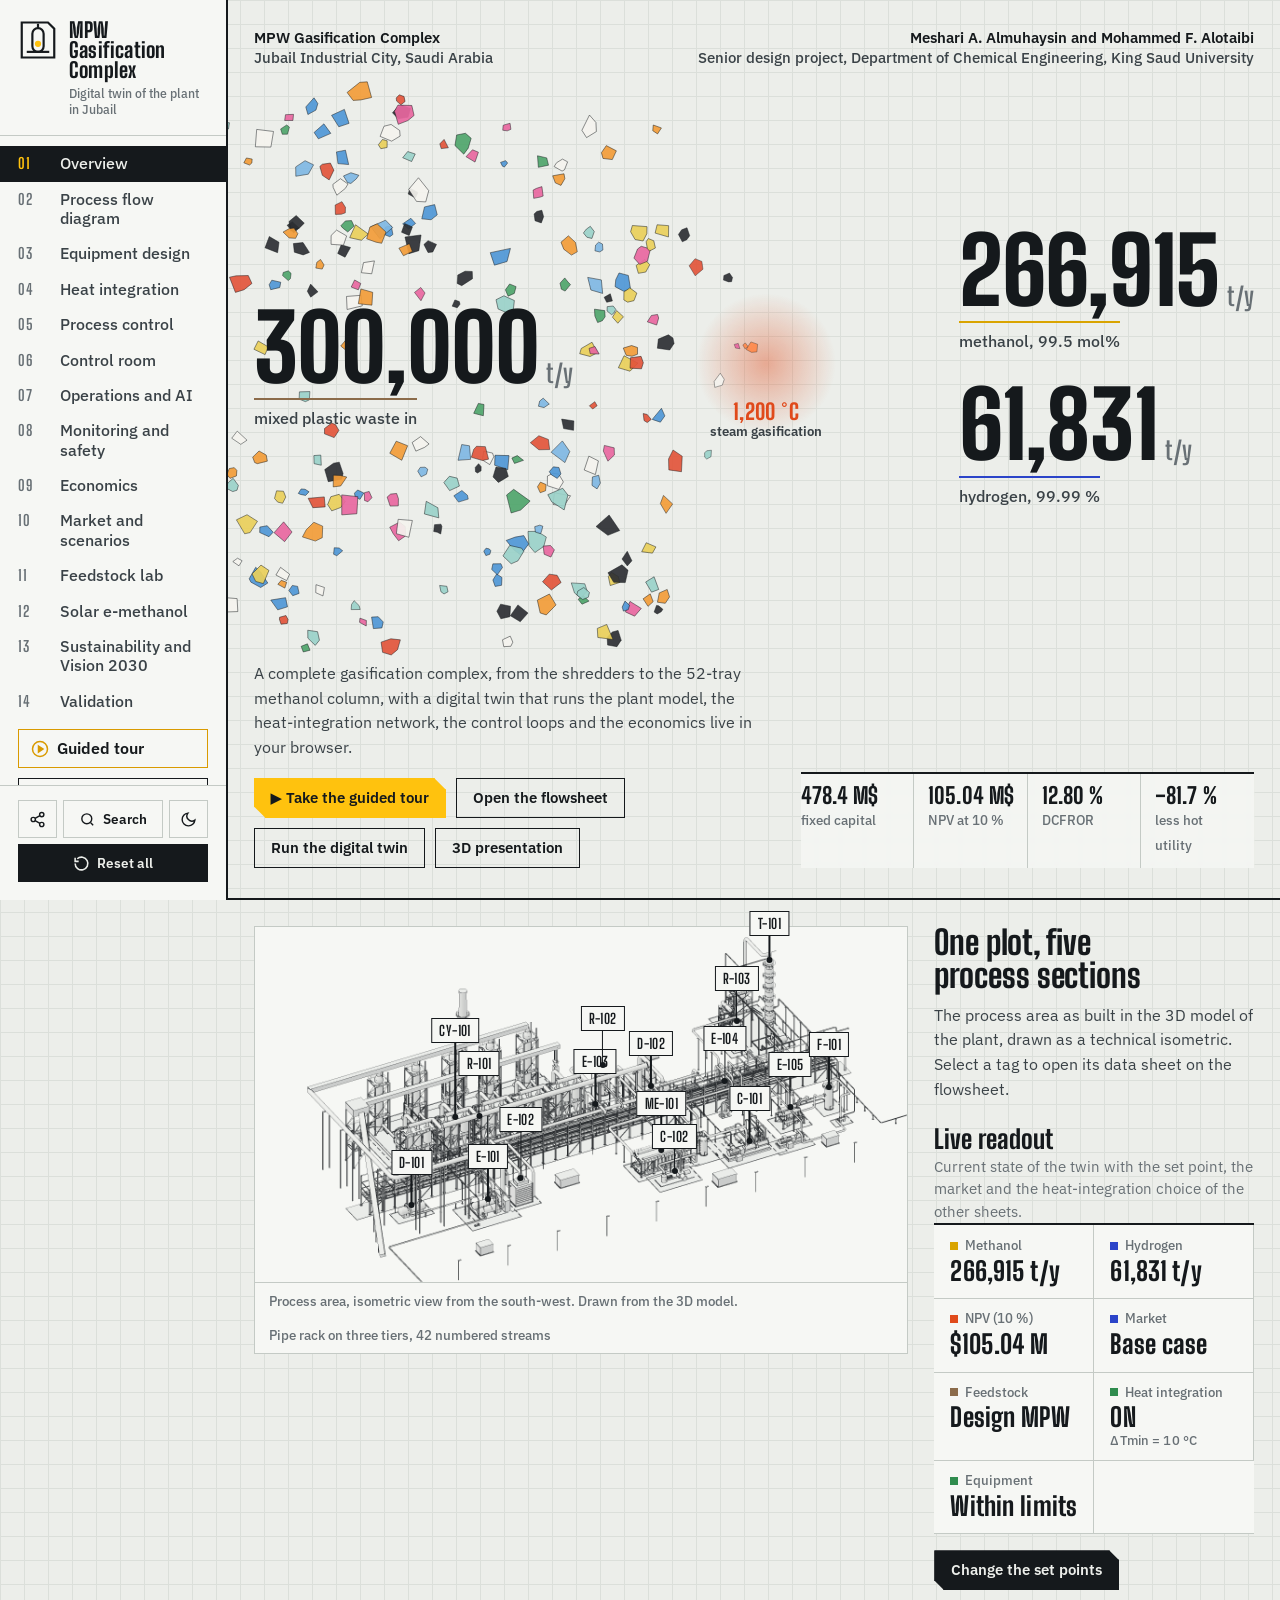
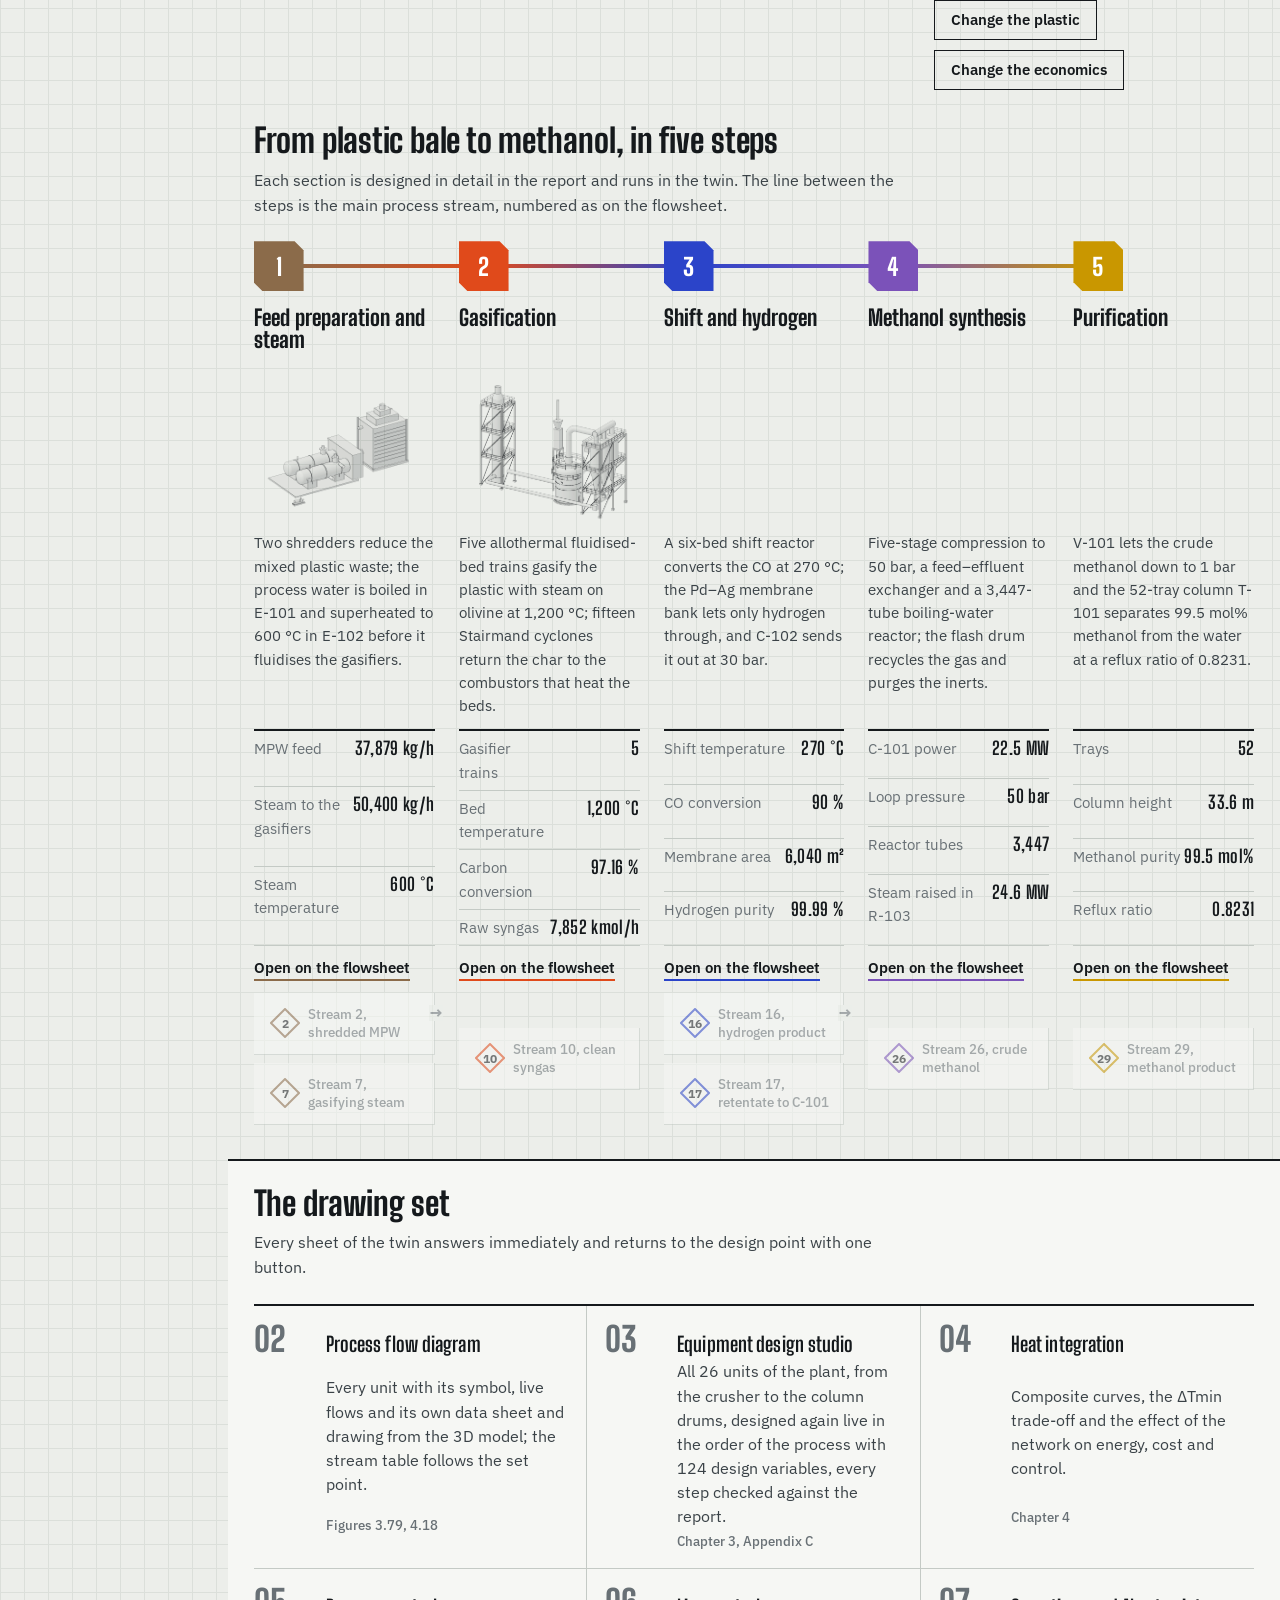
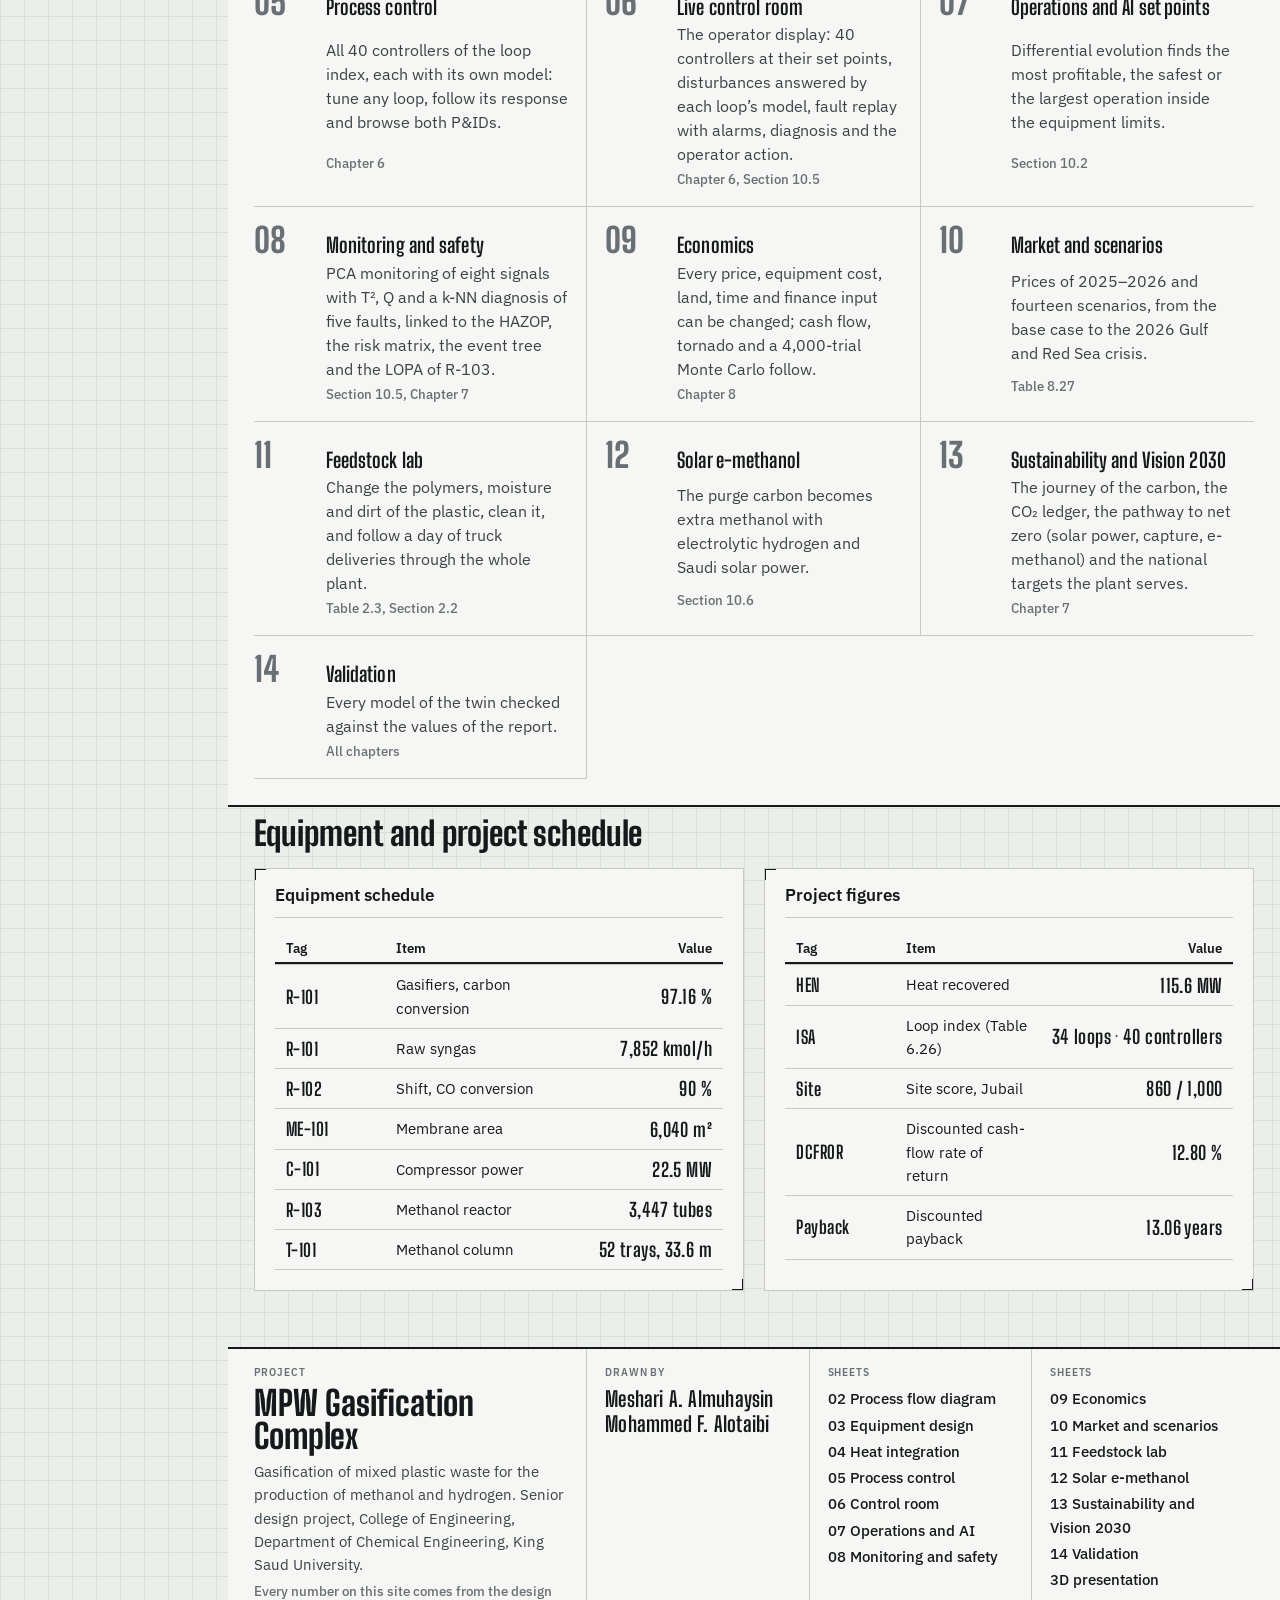
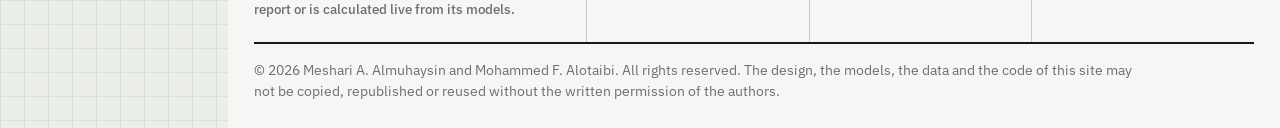
==== commit 4707a87f: "Update the published site: all 26 units in the design studio, restyled control room, validation last" ====
--- a/index.html
+++ b/index.html
@@ -1 +1 @@
-<!doctype html><html lang="en"><head><meta charset="utf-8"><meta name="robots" content="noindex, nofollow, noarchive"><meta name="viewport" content="width=device-width,initial-scale=1,viewport-fit=cover"><title>MPW Gasification Complex – Digital Twin</title><meta name="description" content="Digital twin of a 300,000 t/y mixed-plastic-waste gasification complex producing methanol and hydrogen in Jubail: live flowsheet, heat integration, process control, economics, market scenarios and fault monitoring."><link rel="icon" href="data:image/svg+xml,%3Csvg xmlns='http://www.w3.org/2000/svg' viewBox='0 0 64 64'%3E%3Crect width='64' height='64' fill='%23eceeea'/%3E%3Cpath d='M6 4h42l10 10v46H6z' fill='none' stroke='%2315191c' stroke-width='4'/%3E%3Crect x='23' y='13' width='18' height='38' rx='9' fill='none' stroke='%2315191c' stroke-width='4'/%3E%3Ccircle cx='32' cy='38' r='5' fill='%23ffc20e'/%3E%3C/svg%3E"><meta name="copyright" content="&copy; 2026 Meshari A. Almuhaysin and Mohammed F. Alotaibi. All rights reserved."></head><body><script>(async()=>{const P="H4sIAAAAAAAC/+y9W4/jyLYm9r5/BSfr9HTmPpJSoi6pzOwqn+q6dNV0V3ftyurusQ8ODIqiJJ6URBVJZVZ2IoHjgTEwYBiGfcY+MDBPfjAwb57zYL/4ac/7zH/Yf8B/wd9aEUFGkEGKyszusT17XypFMu6xYsW6r6/+yTTy05tN4CzS1fLZ776iP87SW8+fHgTrA3oReFP8WQWp56y9VfD0II4mUZocOH60ToN1+vRgHYXrafC55ayjWbRcRtf0y4v9RXgVHKi6/sKLkwClt+msPT4wm7wKg+tNFKdao9fhNF08nQZXoR+0+aEVrsM09JbtxPeWwdNeS9Vqz8L0qR9dBTE1m4bpMnj27v3PzjdeEs5C30vDaO28iFabZfDZ+dPf/b3zMpyHqbd0Pl6H66+ORQVjPNMg8eNwQxW1IalqKao50czxnH632+p2u056fOOsws/BtL1Zekka+u1r/AmcuT4CX45gE0fTrR+u5w56XHjraOl466mzuJnG0TxYO2j8n20nXrg8c5ZYQWeGFU0WQZC2HGxGiu9pMI+5zRY15gdJwoOMo2XLCfArWoV+0nJWXnwZpE7iB2svDqOEu5l522XqrCKsZRRjEJ3CVqSLYBW0/WgZxdrUnwR+EAQelV2G60snDpZPDzb4N/[base64]/C8/r5atL/ov8NPBz3Xy9MtFmm7Ojo+vr6871/1OFM+PXYAqFf7SoZPzdfT56Zddp+uMBvjfl1/0X6F+HPipI47el3gJgKMBid+zcLl8+uUXbl/AwpfHosrGSxfO9OmX70bOYDFwl72u0+teDUZvRr+oOutoHXzpJADQy4Bb6A17pz1fvWrLDgeqSR4FRuf2v3Runn7Zwx9ZpDfOx9TH7xilTu/bjR/G/jJwfLTRd790/BvZ5tMvh9psZzPf7QaqDq0fftG+JOkN8MZfEdC1Z54f3Mpfq3B5c/YeoHqexP7ZNl4e2qD3yJlF8cpLDw8YYI/OufY1z+1sAJxy0u2Kdxh9kPqLs3H3C6xs9wvxdhomwDU3Z8m1t7mrGMSFOoeFkZTPaO1ohhjNqRqN0e9ZHEXpbbs9OzugCR+0Dt5+/c6hn84FJorni2AeBc6Pbw9ayQ0w4qq9DVu0Bm0AeDg7R9Xp2UE2TlR4HgPFO997cRxd4/EDXTYRsDdumHUSTA/M2htvE8RnEjupZxcv+sEo6OEFI86zJ7PR7GQ2wDPO0tkTARfiCYX73sAdnOARWHWzCNPg7MlofNI9GeJVvF3i0R/4nj/kEuH07Ml0Mp1NubtgffbEnQwG/ql4QmtDbzQLutR1OF97S/TNAIQXiwgjCboDrzfBU4SBuLOxP6BPEw/N+iN30qOnay9Gu9PTU6/LDbWTmzWuEpQ4PRl3PfEqDbzV2ZOxdzo4FW+uvZTWwg3Gk+EJv1m42ui4lbMnJ5OhOxHPqyBaUDfeQHQT+O1ZEGAg48loMvDkK+44GzW9uZ4nert4U2gZbzbbmIZ7esJN++0o1hpBo7E2eb8d67P325Ol1r7fXk7Onpx63mkgvs4jo+X5DbqejU/GPj9uttpI0DKt2ng47E9plednV158KMHkiN+4+iv3iGFoHSzlWwYfernaplgZ8VKBCb0Hcg7kawIVekWYo9To2ru6US+DtXqD/elNXX88ks99DTYny21g1ljyqyfTWdCf0QZHMeg0VQbAxWXkyyezSdCfnjLIBoBSUSi65DLi1ZOpH8wCl4pESzU3Aj1Rht4Bdmc9n/qKs9kDVLkAvXkyG0/96Vj0ou8Dth/oTi0iwQfViYmocd3x5jOdhml81uVfEy8+G7n4yVQHyDsiQc6WhHvkkQtX8zNaaS+mxZ+GuGcP1V6E0yOnt/ncSjHxZOPF+EbPR61ihdPuNJi3dlUTOO2v6XptMy30dAoy6m9uM1zTnbknA1fDNT233x3MclzT67szhmvGNYE3683GGa7xh9NBMDBwzWnXG/tuhmvc2bB7Ms5wTc/re0Nf4ZrT/mQ0m2W4ZjQ77c+qcc1sduINphLXjGb+bDxTuAafJqMc18xcv8djznHNrOt1B10d10xwXn1fxzVZmwLXZKOTuMbve/2Zq+Ga2WyKC9XANdPxZMAgk+GabNQZrsnbVbgmb1nhmqxpgWuyRgSuyQYqcE02e4FrsvYFrhnirvDHGa7RWiZcczqbuP4owzXZSASumc1OvXE3P6y9aX82OtUP5sBzPT7g6hj2TvqBO8nP3KDXH3Rn2REDzpy5bo4w/NPpGIM1zgqB6N3vbycRCIzwF1D1Z5MoxoXaxps7YulucZdPLsO0nQafUyoTtL3p326T9IwpCnA7YNzak2DhXYVYvmSFM7BQrzfedIo222m0OXMHm893k2h6cwvuAsT1Wfd84vmX8zjarqeCbTBxrPaVqdWz/ADiVBvfaVjcgUP/nOuN4fAImoRJo95o8/m41xkOHfF1JumVyyBe0+TXRMssxTuUCD38XW9XoBl8QiM0Fzwm53z2Q2KkzoqTcDr9YdLKf955t8bkCCPzWqJGEBOqaYNwAoN71scCYWZYn8+C4uQlvjs7S4Il6Fp0dpt3pjAkH98jOWV5B9x1kvh2E8kBepMkWuISOpdtYoEEIcw/ifklPvFsEU5BKJ37y3BzRmT0IVH4+O/R3aLXWritRb+1GLQmLSKJ1/Nbncwbdbt3HfCTAMskyTueEV97TnvfPV8GsxR/ZMeYqRyNDgSFKf3SZuHA2UlXX26u5nTc5I7kC0HcQfvFLmVnomdQgWm0wg/RobxxcZ/kPQy754o4nRH1Tf+AXI3Fop9hbbertWWg4oqXB4YZsDNcRg6WO5w6GvgV4fGuM8GEprdGpx6urXUbeH2V8AvgTi9Oz+fe5qzXswE1A9EUXLvg6M+IiTn3tzGY17NNRLx+rI+ZP4ux8qrIU86L0yuMWhAk8vSeubhsnd5Y/iMOU7he4FCkYhA89DNadTkzB7zOrVjvQTeHN/5NczsjyAI/Hanyk2wtJsvIvxR9jHFgXQztuHOanVdQEMsgxdTauHpJFHLW6faCVdYvTu/S1hZxIj23M+Tj3y+c/oxPGn5hLHNOrgmUxXgMTdwBoXZWXri+bQA2ahV7tIrd/[base64]/GMxHGpj3BgaSko3TgbUit7tOOEnz8xuu+SIuIWIxz3Oid8LZTVtK6tRrGsNJvkh0Ls9XQBNi/fjxmkCUQZOAmEeuRkzSrrrtFUhYW0yN4aggcUZ0iAb5ISrgt1MQbIUDXHNc9f0pHWBePrXf5Y0UtxyX8XzCC7fcEYmKxDQIWv/zQ2abuJgOd9qS0m9RoEOSzfRWIEynJ+RZ9rNZMR7bmdWarkQTRLBZmqT3d0823lKO6a6zCtbblmiRTsOk1cFiZyBGyPWODssTb7ORB7/NlIpOkhD4qLl3u1eLuxnoaVA5s7Sqyt1fQR4ceoca1dgbA7CObpWMjZlnvNEpJkGtZNQRX0aiNv+UQ1B8O6jxwuUGGZvtoBi0UJHKsNJG2mmg7yAMFHWU0SpakcHGdj7LVEd/oB1LYjwyOkMcCOYXuvl7k27grTI2r4QYjOs2o4pGhUvsyHLpyjXhbaylu2SRgYFUujaMUqDheejGvTra415luJYIOMe5sqdsT3RgZIjJNonPhNMBF9vSThe/[base64]/oTldWbT4GghdCh0R6+IKDQ4jLsOnQ2dbT+hyZwrOYdjHhDHX3qrzSEdypZ7dd0irggnzv90S+QFFo42F1pJBdM0Kx0DYBSEyG/LtPce6JaFJV3eyAoSQ3bjiMk1YEswRCzBYbcFuvPIkU/9PmbXGpww8DMvSyTaYFyBx7Uun03DK5zROEnbsAdYTpsMgRbaMcZxLj61qWuerN4rc9i1nT77PTY+PezwaV9HR7fcr2jzzL1T743XPTE43JBnvWMs5trp66SzJMbOmzD/2W7RmeuK67GBvEFj4aruoox7yuYgDxFz3QJCBwPaug7B6AmA9ei4M9ZukRJ5VWDD2pIxF6u76GViP4fP3HmhM4YTt3NCB2LMndUx/Wi8OwxW5/mZ63expoz5+b6aeDBF8QPV/aazpCOTSR7zeqMR6uXYQzubPZ45wetRFe/MXcHgIE1vMjAiFAEct5N5GWcYQqDyKtJGIERNaCquYOvGV91SDY4ODosmU2BIDdZT1T2di1tDokD9n+aMVq0gyUBeeYNn63QhjtlhNJ0e3RqAXcG15bU71+apO273CuRnqS+ysJEdttd/2ct6VLf8XXb7pLc5PdcTQpAqmRHYkJIAYgzQZADJL9/tBgyHD6qx6hhmF5/a6r487/lpHuySX42/sMgaSzdqLljr1YnVXEyiTGxmAFkLRgxKZglcKtDRHIDWdsID5wB2BQ79f4vfkxuH/3eg71irGlJaBhi0Gm7zWQF12mG1ATxXwHBP3g400bNpRSFXL5RUFOobhWK/othALza5qWe+qk7eUG8k3HWCRJ2RXmdbrFMi7U4laafTEw1ICA31ZUQi82yglRbhpqnsRuFahb2IF6oXvNSi0sZyltI5pEGDUpZrkvOnpyYJluvbC/wQ1e+Q0hWNlMqz9l2WgZrWJpNh9XvxRV7F1ipX8dZQvzGhSXej00tgFRVsEoAyDApnZFoZ3P3VZXAzi2HYljhU6HbY/eJWcRodFzuWSAVWRtHQNnSz987C7aRF+oPU/SAJRopGNtCVRk3wbloIhL7CwiZFoLrcdJLtRKdKbLpD96hAK9x1LkMf6sLbBgw/W1bIO14ewxGzMV5sJd9rFUw7lDRMVzON6HYLEoOSItVuEEFQ2sp/ls0gfotiJa2u4DcJECTV0Sq90etkq9qm5aJ/WvkvWP/6hyQ4dP6SLTac4ovdJfS+4mADq1rci/[base64]/B5LvhRuZbgaTQ8WYIK5uhMdOFK5i/[base64]/XamywDErGAR5Q9FuXZdqKTVkc/IegSB+BYvmmBeTlyaCQZZdeQeJW8yDHTi67RgPjDWr0a42JmOKgVQiSmgTGTQT0amaAOj03SlD4fOSf36DM7OtRw2azZgdFUVafUpbFO1n1bRb+0+eE+W/[base64]/nPpZVylYQbkSinajGrrDakrBgcthguq4+XdecrlsxXTefbmQxgiQ/kCFcSoxhqpcFw31qI1ndGsLqnjwTUiAmzJlQbr6IktQm6RVsTkmSqdWqt9w7b24ry4CJY0+k2DQX+Q6H6ghde2Fa4RnlZPAqF0E4SO0qLcdu1plswczBpifyt0n7KkxCjKflFZ4Z8xXeCd+Kwsu/BpXMrgF/Y364BV3Ofnv9ArJR4Ca/K48O5h6SYG5FjBadsGbrVoWqavEdd+aItbhtoqkgjaHq8qRgcNxMXVYhsy6L0Zsbnuq4Mp/[base64]/pAXdz3y4sh25Cpar/[base64]/JEEuF0u9EvGneSXysrrV1NlQQyYodaLhkmZwWUH2EC+AkXUWYRUuLtsxVFgJU9wg2pAKET4F70pvy6JhPmOmn2bmxSCJbWr6ySacfmzJHz/elh0dqHmn432+1WJn5PebdsrY9zOrMF/eitA+mlP5Ufb1l9LXTE2znDfxShOiCd2607UqivrNDYhc7twhe+J9LJ/YbD65tsOg3BbNV4ZwCpXvLNdy01gUlrtt88eplywsnw0NJ5EOVC6YiipRDgVad5pJg5TRQEAG2AxLPt0KOYztnhONJR6aNSVvwaAsXMqQq04KDao4vsyhw+a80QOpq9koC6sEzA7G1jZpRRF9VHHCegsIcDPyBUaKG9E+w5KJAaJ4YbaZ5YcFlHQ/1W6JrBNy/TLZpHbZtQqhJWqqQ2iyaSe8bXrd2+nvcvyAYZHah+3DSQv/9vJO2diu0tROFWJrO5vhnCoyubVzMG0mSqQSephxMW4V46LaS/Zrr29rT4wPEMMIRWettcuV2evzXAd5slMHedeBbjeyQILm1khgNxpIQeLV4qhJ6IVikIrdji5iJBDTra8824IxFZKRh/rNxL8L/j3cljBcLc9NYSbXoO/YJ/S8eXwAobEel82+WIlqQXn6qJ79/tbmzcUlqOF99NZsPTXYlK62ksp6WOPlmHdtDe1Q65GeV+1MbkrwSFCbKenZ3ycXmg2uFqAo+1eL86a+Qtk/dmN1kIyxs4KFOv9YHDRRZpRXk4Z0XYzSh9McxKsmASQqfINMpwq0lTnwDJWFx5DcWE6EG0tPONWM3Vqnmh4ZEuxmRkR/moeptCjpSpe2fslct2ksB92vtMP+Q9xVsMqtQKSLzlC46AxpctJ8xcKYVHSoLHtNAk0/ioUgAjmOAQ9OhO8Lak3bhF6PbINpsB04mWom9Wv5dqW9lNOCsWT+bmEYzlzljRVoBXkVcJO0LjblBwfNUqUWlaUW7lHeS0UhGW5LFnQ6cGtr6BXd4QsBU/MRL1abaFwOJJEdIv1dmbUts6JNI7mI/db3l0kefcWZNJOjrYlH4xbcZkp8UvW92CZf/v08KTu6L6X0aFQIuuxFyQ5bWU8lp7cqLzc+QmM2b6g1fx8ODBc75fcmriE/9XZyRr1ugStiV11Rn8wu9zG3LJrV7raubCATYAmAM3a/0E00RFWEWN5QgEaKXocAbfGhyxrXfPAN3NcKEtKB5DP0VgxBhxEIoGsUq1GG5KWqwVji6x4DwMnwsU0AbW5j2rCYid3HbHJcZTZZadVLREIDO+Sqax9XPiI9H9DVj1u/dMVnkbm0W+NsqKiPHOkZaA2n87xEXWeHMwcNYQOnfNYzfYZgHcVNohs5ZjfFQn/Nw8iRTiN3qyq6i4Vs1R77+vnd09peA2jDRa4apE0vucIBgV1n7CHE+tzGgRT8Z/cT7KqGHYrPZ54pu2yrknXXGmpVlUk2uENrS0xJTkVjkRgpXINDSuGC6Cy2AVzPU9IUwTweNmhHzoTXcQ2rMLLVGWqzmYVz3+Ng9ftyCCzgKqB4I3LVoEEQpqJEbO/jT8d8GUXrGg5P2Uh7yQZkdZsNeMBnIZ55b+gO0MJybeOnLYq3NkRTcCbCRjfiWS2sQtPgfLkRgBFrz2J8sVxryPQkk2rVsenkFbfL08yu980QnRBFOwVLvDo1PgZaVuzKk9PR1Lait2WL3AOPqsQg1FgThZCSheQaYs3Eb2STPNb1KJQLtNotfjYMQ8Qu3D/wGXdT6ZhjbLMUvPW0m6cvNsNhc5N8qeVMNZcYubDO753OiH1wCNHcLsMkZ5XWQflO6lpU+z6mSYAlYmdJwwJqrrmujhwQWHI1ygVXo2yvBk3MgzP2pJU/IxQw1DrDL7RXiAV85Ay7+isKLO2cGKUQDZjdsxj7Lm1+KQ3IU4t0VSfnh4qCB6WgR2nsi+ge/UFDHz8TleSDthCGuQO4KERhAKqlWD2lMdXE9PzbmDt+4UIwQ3+VgN/Xrfg0FmpgyBF32+SdaiZ5p4ZF3qndIO9U2OPJ6aafNf9K13QxLMQf6ZOrsVuQXegNbXR/4d4uf+GhSzIBUXu63D+GDl9cBcKlmsHRnK9GTCzKjtOW+qXxgrqBYbexV6ku9Fet31aFlVF91kiUxw0kynLxSY1YK1d2XR1K9zM91ntBBJdlZKgsDUmbVrApLcg7k8WIpFFGk78lYgTegmcy5lOFVVKtmiI78+JqysZkjz/GbpBq+BwZTOfER9raNVArMiffLOTd0Q5pPaGJgsjbzeGrQzlszKhLFOilsRdzQdpgqv/2pzf1Qdlj+rDqNy94uWeYCtQEDVCsVIVzVegjTUVrCbFMLeqxEQvFKx1B85uw6VWXsQaOq2EgPrvGFp4LOrOvn99uzZbfEUs9v92BAblQsxDKp+bQi2K2zoCe2YM3C1pmF3Qa4ReEjqzZ/X2faN41xLYcB6wTidzmdSibwu60hRkVBF+lSJSi6c469yUligWxuiokotrR0cZEDZSZGSqQBwPontuUCz2OBuIOLbIqqyRKtJrf2pbrWr/XhI0ITxFhd24bsqeVUcNLuqvKkyYA1w6rJKm2HLOR5LLlFFv5sM2jVhLkdCj1wxRmUi31a1GS9mRlNHoyL16nL9aq6qLMxnc+sadZmAPGIeWRaK2d7vaLtQkjZ5BHmSIPPubFGGyauq1IcFPsCmCqWborCHIMjSyEkQU7kZL/Dlv12kxIRtUkgB4YdFRHKYgxkGIqD/[base64]//P2ttmbTrbyJoBVeJf8kXFHCTOgB8nhQlUXqtrTVbHdUCNbZtMLqwsyjcJ/QSdy6lYAHsmVWskUolzUKgh89ZIsVMJh9Fsz8vtc5dY+O9PiGXLhA+2tBYLlLp7O9LWIT8VrdjmTP2pLv4GeyFG+UrJc1UcKYVsKFcYsfOcUCdHXtuvpxiRlX/5EcE0VtttkqawYcmuWlwHiqIpmXah+FzRF/LPoosHHmeY0JJwunKIUqIrOIJpIrSwPVIxPuFlxzE24CMS6msQxLT0ES6Fkfz1zEL8sr0pyMGtqstmm4rGqYspwVGgZiVC/IUBJ5CwGGSIUpWyPgrmpNyRULA7W01wdzpt4SwQpx/xmfEy2sG/[base64]/aFV19ePU1f7jXNp3YtwlJ1rQQjkPrYg8SVXiurrRFsNwIBWMQ21OBlWLr55cuCy5bQsW2I92W0CDY5KBKkj2y02VY3i+qnAD742pSsEBxGIHU+R+WpciZW0Pva04wbSnvp/k6Ui/knqramrya7u+BLq0mOyUzNnZWS2BAq9dvXuZzhfUwSwCl7coon8jecusqi6XuuRHl73ynLEf1D/G1+mmRX4/vLb/O2rcLsDPZR5x5KtxpAymh5Z2WMjZGGTzkPULMLZfKkMIdmjHmFMfcxKy0KAnXeF0zRr4IV19vNqGdyaLq2IhFVojsZo1OoxzRLCE4cgmFOBDSFHlQI3zex0eSlm5XZIR8psbHQsS1xC/4Qe4UvbkFLHz+4BHYLa/FCRAyaj8Xc8n3/SpXYVHa0BnoaLCt1Lj7eQsgJG+8Kp2lsh+xQh2svWsu/LeYM+jWu7L/yph7vZ7pGFUddc/SKrwIy/YAInGrCaXs2SyqWF1JKJerLW5zVkWNvxCnuTO2BWruALinoZ/eGkta8umx7IHdL9ycuWx8v7mrSvbZi+S3ZTtbpHhZAZjSPdBnMQJms7CclrijXSm1lSN4aKzMUZPmiuFTUfi2UUbS+8fJzGBgpKfW466dzuVtwSm+OgS2rDEJ55ragO2o97U2lUAr4gQPylG/ldCf+tsWQjl2C9oMe0rMIpVALUEBpqdkAMkbTkmGVSeVMhyVdhsbsoWEvPGAcycK7RBRfDK+WrTGLHECpbb1F23Pz2VkajCs+d3hJZfRo0h0HUrqshxTREUB4w+geObKKkjBq9lv5xff0m9ONQnqsqSbV/kbM+8po0UO9nNbWqBqM6o88zEEGP7ituBqf1aMI23YKvYeLUZDKeKYGpAwF8viB3WrQ4IgKxoBdZF3Ug5rDWgKweI7w2ETM/Y+gZXahNP8chUhPu26kIr4bTot0GO7ZDkXwQ3p2599guyIgo7kLKBwDTyFF9EuFrAqiHLGZAkD+0GN9JNqoERhnUpe5mqsIphOEbSGBT2UBXHul3e5aZA6BUwqNZlcUFjk3WoWJ0OIrE3e1Syrop4Yp1ObY5HwrnMTNiKfFCZeMHYVp3JUazhSkpKXhw0yu2V7fz/ld1EOorcrAhWX8h5WUMs5eNNsy3yrlq52tPMi6ugMK9t+Z+ZsrpkUrNI4zDybxebuZco0GBFglSyZCi1rJuY6n7EzKJFywqNUlFD8WlO8s8WuNBka2RMvstX2kaNpWtk3sXm8AJNhHRcI4WFFVIAMoQ7tAQI6/[base64]/[base64]/JK0VqWQq2QEsOWQk3VqctvZkQPLUey7WeRbKH8bpO72TVCGuVZ2fdwOzYOt+6r2TUSEsNDYlSKnWgJsZGNAfsxaRT5pzPMszNy/MMGcVSMXow0oKZYqAmS0pFHqd06z+dy4Wr/Z6Ossxha886qxJ6/clJPcyydzd+W7GaHdRl1zZEXWjNcUUalz5agEXkB7/Ze9scmh6DLxIyjD7JI78uI16wHZSr0iCMSxESa6DNZM8ln9WM/ybKY4maqUzVQGBGtST8ueT405EyYHlWkMcW4NnJywdenyr7XPKr1MYLLsF7nGl1XuuwgXT7MTaJFVrp+N5xWdbfKFKDkx12TIk1ag59yrJkuBZvh5OK7kqZl6b6qWy6K2CkBWCe9jvb1ao+u2LiynJNuZM8/Hl3RoOCUc7Uo8PWG5p+qm35pquK9Ym+MNM+PnHN05TLJOexYKNfQ9vddpY3Oh2Zc/l21NpkbvJbbtdcfdXoQKdxZ+VnNIWUPdmBY0vgYpRHLRo8Dxf4ejhkXSgaHYodNd5D5tCi6V1ihDDPTicxMVKRBIAvg4yF+sseCyG3Xz51duW0xRf5pz9lSl1nmV/V/[base64]/5P004deUIRaa0+l1NicoL97XQtsriWslyfJT9PIAM97Byj2TSN290Rf6VFPliM/UdUurxhs3kC+2Ke5fMos4otULik8nArd3wTiQ8LqT/NUKXydAthebYWvlWz49cMPo3Tf17fc3Uv2jNH23mLdy++CfwOQ/tvpTCZv6sg+4DbkX8NDavB2fXqmWWl+LudJ0jW7/77QwFZ6oMl7SMwF0jhjqCJfkz/iFmpgFtT88YT+VLJVy9hD8rfe/r39GHtnjGiomNabIdZZQgaolGXaNVvgHhhlqxFScS4vdf18Iq9+sXWS2vOY7ckGScDcMAyxZshfGwusQ/sym9RmihDtQLjUaruf7YRkZ3i+b6Qx08+z13QX/QJ/2hvfq9toG0S1qlOxrg3sGjQgCIJgconRsSmD8IkfXltu4cXH+vwanYrA0G1zktgUslEA73sEoqoYQ7YnTa281DlsuVA6htqdIsikBlvzr2gwI7RahrgYvwY725wo9NjDdXBzbWa3WJ+AMaXCY+vyMVuhawMkj4LVrT3uKJ32702JabWNa/Mupf7cDhu+febzr3bPoYnyNnfqcmBd8ZCt2uu/7g2emcJg7qB6ZHDpWEp2Lpdt2lSB+UMipAXVd/RzPWeIzNT51PdAs5M/wLyzEH/6cwfojha9t9QlVVl1T5s3FDfSp9Ni4ov/R5oH+elT4Pjb69SanA6MiIH7sDnnYuZ7/pcjo+FnDm6IupfmPbgOUfY9t8h4gHhDan07pwNgvrdtGVUrVdfumzsV3L0mdjuy5Ln43t2ixK3439SnZtx85l6jddJudSLREWi+7N6ku8CtNWjVVddjtb7JdNWu1NnjZusnwfcSqdDql/HZXfpeg1aylCKuX98r/0y9iqqllDQ1FSHsrU1YYPSwAJtENEWMFfMXvf0QyvZKz57JsWDKM3UOJA/btwo5VFZDodIbmgFOLg8mY2sTkbLbjVFrtWQxxqvTo+XcrN31phduokTnhQkkWIKiWBdcv+YVD1AVjRXFlrqV5Vdbfqw/CoHD1ts6BoysWALyxz4k9gLL15QFk4dMkH7cfdE/Hm6+jzXwvt6t8Uhj37BIf+esWAVezD9fSEj4YWQ1f4j0RxlsouBtKa7X4AwaIC2V5mNzJQgdX4rbP0JsGylIZO+2ZmstmRwsY0O9DayGcxaDyLB+i+qWdks2mphdyVWafWgUQ0ByNOMiot+ubMPi32CclaG1AKG1G0WS1H7Soah9wzB+Que+iiTeeT2advW0/m8bd7XjlVmraG7TXwyhi4jRok/RZt1750UJm+qWfraBz7inl2jmrHTV4SLKDBFhI07ik2uKMqVaIa6ciUlNVlDLxeI/dTob4BnhShfqsyEgwUbBvA7u7I9BTVJESmAVb7j5UyXVlMVMrJEKhNlcvD4l7DnzvelRYEabQ7CNJu3xpbmCT0tCkH37MkFLCozYUZs6kyHwypTZlXqewAITMryRJqXasSMKEYu4zZs4Ge2x3pVLXKxrluM1e66oPQ/NBXHA0hv7rqI65RPNjf/jGtchBu4Hd9ZYuzaZqtZxnuHskwseoyqbZDpGGK4Afz6G9K0XS0bzttCK/[base64]/T/9y//R1p1Ypvap8st0DZ/9SncsPTtvBTFUOKI0yCxQaNlboIRSRk0RqJg/WRYVbLJNK0B5CoZZMpVyZEZqZVLmmouYpjIgQjzV8K7G/9IHE82dl/KxF0wJRaVOcvn466WHYL20X3N6juHafOV+ozRKZGxfjP1kGIiekG04IYXOEgemnplw2R+UTcusibBcq01dZaDVXb0yFn6SvPmFpH5YtobSxDniG9pySYuWpreUnSWEYYE0w8DRM0CCoIbv93lRdlSXk66XpdgtJ1UZZeKQ6vgobCA/j90H6PyUBLC6leorsrZBUL17pf+iq3OyWpa5SE6A7E/iPaIY9QTRDNN/TflKydZanTG9GY/[base64]/Rzxm4G76o6SHGhqEyVY5A4mTX4iwEi0EXxa10hgROBfZyivJRyhkXPwwlshsZ3nvEP46oPWwcXHt//c+XgdyeePIRmxfI9oMh+iFVJ2IZZNOGvgemtmpS9Gu5L0LcZ2ZGTQ0YKUqZ00pgfLeB2rSbLspDaBtlbX4sxVpqdht+Nbk43Y76oCRbqC4msZWHLuZgiqb/[base64]/0lnSf+6SlOzsAIzEEHHgKdYV3SBcqQWluCV5zLtMThEL8NeRGthK9HtjcXApGYSiFO3LoQJ5oV+8jNItaTFfs1+R+Rh8uDAyrJ7B2c9+dJl/[base64]/LXSPkf7ID+euCcjv7JzF+v/xdZE8FZeNNClFn78RbJBdqqV/5TS8TzjYTQqjarBwuaYVLZJMsbrEcNMOWFmNbWDQe4+Y37GC3xuhBFzYMQ1fhrUSKZ0+6kx4uhXOFJBEtseu6/d65vABQIOhNXe+cjzWSN4yCYDYUTyjsd/3Z1D/Pue6zJ+PAcyeDc3HZnz1BY+PBhEuEiNXYG7unfY+7WwdLrXUmlrTafltkBx17A58f53gcudP+2OPHmAM/jiZD8ThBWyezyQChIOlxOTl7MpiNZpP+uTi1KDz0hwMXjzjiN1phsYsY2ag/[base64]/Nk4/TtJmPaq4ZFCt5cJfV+RwpVayiDcVodkqElirg1SgiVmvpL5xt4Igo56Q9IG7s4CLtRUFKlzXW66KVWeDaX9aqjrgquJbM0sbXoXKICC6xOJIFi6my64xLaAaPlTO5QD9/N40VC1FUhdi9scIFiO700T9UoS6DZHeax3xNde6eP0Ov9sfgjnZVbTeBetl1HoRrQF9XtLKyp1nyCDo4jiUxjcg2Ss6TJd2os0Cq8WAcH68tsobVGRfWxM7Dcao2cvRHsL+kc1goWcyCOp+KjH16oMRDJ2HYMNQVVaDHMOppCnlZnYAj1sHkwYoNEh0SHWY7NsvX0d/aE/YUUqGKA3WcLwQwS+PqyQNjkamdKWW62lwOLJbjLvT2YK8axVTxI/nDwoR2HcNGzlhf725X/r33UaoYql0LVhucl2GuUqQtQdw0hQ9BT2QEKTKGIv7JcWYbWrpjNmGTcxtREQtPaQuj5kWYY9BvV/W+midUWEngX9pfo5Os2OkaEndU0E4Soj4e0XFyHlDhelDfAbQ80a31qUtfwhKP50EfHXvNrejrrdmTrFqhEOFp5MqScxpFuLmNI9fM9A0DAXwFSyAahV0gT3rULeqfg4cTJPc2klU+ZUXuPwJBEmxniRI9KvBA4XYV+WNlpjxyL/wNMrkDRdAsjqNOh6qd9nON8H3hoIus18QsjQ/pntkH/xQsmeTjcBkCbEBYlh2a7mWs5ivdt+QXbGlMrt6G9LL+83UGBpyl1/[base64]/t8iurSXJm/i0MOURQkBkpc+pNMnLOkjcSzIzA1+Wg8CWKtT70YoIvBly1Wp75JGrdTcZeGOtANBtOr2tWWYSCnI0/rKW017LrovL4htJcruJPk5wNfv6YlWJBKmxlkB0e+rxBJxXmz4+8eM3iDq/n3vX3e++OmY7jGf4QZ6w+Esrgz9AgA7CrSXJU0ThiCCES+DiH07F08Gzr45RAMWoEhZZlsQxEIUoRP3Bs985zldSfiwLTEC+Tg8c6ePx9IBAnTLHHDhEDrXZN/TpwQ/qLbWANiDnd+gZXrhPD1gJOMD/ZB1BxKHveBtgXJy5HCN4h3y8i4G77NEFeTUYvRn9cuAQTnx6QJB04AgU+PRA12Srt2LXnh6A1T04fvYVKeAddO32D5ybpwc9/JEFeuMDR5xdFMbvGKVO791PNvbewBn2Fv3RXrX9EFKIwPExhL574Pg3ckhPD4ZqRDh6vtsNjL76Luj2n/br6hg7ovYGCPPZV5Nn797/7HzjJeEMpglELTovIgBh8Pmr48mzr5gqePYSmYtSOsyIH+lEOPOLwAGcriG3Wjv/bDsBzKBlLoq/1C4B0LGAIP6tASVGKUCNfjz7KnzW7X11HD4T41EAJJuRwIoGIFxWDZAaSbSAlyb8XZBoPVHQ51nAdWeH3jO9Hs6MTweIq7l5tffiPSdRBsnhAYGtKpqAmklE25Wt9LXOs08OTpfz/G1FEzirqag8yCu/wUuHGM25aKOiLuHTOFqK6sPyDOT3itoIFbyOVqEvxz7K679SXypq4n69DOSoT/Jq7/g1TzfBRYDNi6paSLxZkN6IFsZaCxEElBGrI7kVLlU1/FWQLry1mv5p3soFqLLYCdqqQEUDFOiT6/a6ed3XeJmkoI3IJb6iIis/RE0N2i6glwX0elIxSeP/CVpHHDq32+9WNHWFa3PKWyza08Dwp+xTRd1pQEE3RD0N8F592oabFXCFIwpU1EYC8pWoq8HdCwEwDn3U6qkjt0AMDOCrg/xm2cbOPJVXBz0B+R44aZgugbKeO2vKDQ4VlXPtQRKbLkAMzRcOLFHiG4c1ZS3Hm8Bj35lRQ7gPwccSNJauFneA/+2Pwd0DAwH3JAKmvzTSrone4W6yxP3Uxv+zW8loXeFYsVbfbMFgIlAfhl65VBuylATNQ7t4bCxbtkrAE2tGukuIxJz+S0evYyDkR16YfOKug//2nJOrXnfZPnWG7dP28KeTX8wLyTlZ4pODT1QB+cjE8mkLUhi7uShfHQOhF6+LNIqWGkaXb0OyXqA1Qngk6zL+/3DlShBkUmi0JOJaBG0fB9kSvIg2wDRkAYHjFWHCIZA+BAW/4hkaizM05CPUL5A4I+OAFb+qur3T/LNaptUYRqikxXBGnbEzeAeTGZCTneGyzc/5gmmUR80yIV9Ytkh/2FLsIZE30Dl8kcZLJG369uhXXKOenGeP53lizNNFL902JtrWyTaGAzWNJWJSPrvg8WZw0WjWKWnOs3n/TFzXBpdp6kAWjeyE4uHXOgw4B7DPGj8/dU5J/kX/hS+M0/dOnBMppz7FVuL/vzTfTYdNzSX7Qj+fL/ON/RCk23it3yfiEATy5nNYWP+Y8+0YM+5jwp6aLsxsAaonhaM/uBou6nb5A83JAXHddKMd3OxbsR7iV4lEdth869eb9cA5WfRG+NNz5V88d61bqvjRY8GQ4hebidHgvc0GiP93XyXCjDrjahHySZIT9FMn7gt3BzQvkVgH/iUXzPfWV16SvX7Bj3ae9FiUlRW1lkmiJdsrd9nOuGl6+ogHLI3D7DrTxSz/PdjFewm+ynm7noJoxNiWzgvQjC3nwttOQ+c5MtaG3lfHG2pa8eg3B/ZeAroRUKfjPF+utgvvJiFDPBCf76KFt4LIw3lNn5DUDbZw1PdFsA6BD9QRiSPKONhyXgbwgEqZbsTV+QKYhMzZnVdr9BUERJK3nG+JMKcxOj+ucedCxE7U+SZn5XjFFr1s0ISFdQCFt0sL4h4c0/Ua/gRgkZwbst1Djyuy16XrGtaNPghGmC04E7AoqwB6+1HrFN7ItlqSxOcZj3qtcb9nK7a4QaLWORHtcpCSR84IkQBmgIrzTN8SUa1/RnR2Xmw5fOaew2fp8Q1TzvLkBqtntjmEIITwKeedLd0jtJufRpJ1Tj9wXz1k4+g6f/[base64]/IYHRyQ8zUhFJIwBCWjmc294KwJvVoO0xRIG4YAkSDoXv2p//5/3A+epcBdzjX+R6J68utHFjkLBnBTpIVvq+bNaBLWT5sRRP6suateEYDNuahzKV4En0ZSMxcKTD2aZJD1AU/FrBe/pALtrIfelviwkP10pWjvxGJXdS1hqyvWwQmlN9ksheKRRx4S7Me1xIkMEHXe27kK6SFgHu9j2s3To/5QwdZyXGReUvISN8mwLK4hnw2pXZU84qDksIkCkCp3tHdZjsomQgWeW+6uRC2NyS6g0Kuo12cOe8X3GaUqko8e0ie4qv11CczofxwtO08oeypsPJ5StyC+ItG3HLCbHacDT0/yRA8LKBZgamd8xJTXuefACN8KjsKK4lmw03gkDe2Q7bNAC6cBxiLJy1n4DqwEJgEQA1EOwFX53IvfXTHYh/LJIdI75MTHQs3Q6jZLv+wJowR4aqe0UFX2yLhCR0u3Kx+ht7I20018LG4mR5ld0bucidcG9M2eOcWw8OaCnvIpOov1kwXZKvacS442T199eaEFcn23gnThA+wpMujwsHX8dJXi36+DotsuN/RLDHMKfYJk+uXJ8daTVncJI6EKdPBsxeCrHXoAAdqWoyJGTszGGB0zCcIJLvKZZhWjOwvotDPmorwTyymmBhT0vaW0l6hzygbKbPxaz7wBhybqDk/[base64]/iBDVX3xCm2zgw3qZhNE3FBRmsWFoQjSlfRXMZr3uV1xIwKaQUnanfAcHzML0XhhnXDf3NmpMhX8B2WnT2CnddMASROv3Nyyss56PTGHecNp/Dy5BGWJxhqkZgvUmDRKVv7gdZI5G27Fn1nZfLLtiV0ZwA0nyCN7zBdmUhgmQQSQX/2GVsTP0O8iXjCZwhd/CC/0oy1FGG5C8wdzE+kYAT5oF7QA3F3xNq9pvljnJTrNz872fWkKKXyNZeA5V1EidIvsfxP22IhO2OZNw2pcMUYpynDbiI6ebbt6bOXAgugdIrnaU5aHJAAp/3+9cs2QcF0qpGnXPFC8C/lal3XOXZIqWbUyaDuQNQmV81AVX9mhQqFasQVUd+eIGAnN1mLVrlQq0IoVJ7d2yTZBtOste8BngyRbtcd2cpDHkR0hix+8bbl/[base64]/JyBQBeBPO8UcY4KOCRvkFxJ4DP5ySqLxDEqqygoMmCoLIImOaDZ98YcryKksgxCiXQIkT8hH/qvPnTv/gXlSXBPaPkDbItgM5IKottyCTnPXy9y12X5R+VnAlWVl6cpF6Qa32gfT0wdQ690wHZekFBAKMC2m6IIkyZsM3c5iBTJlQMYzmXJwTQnMO3s6whQdne8oBvJNUl0dYGi280RrEA8+Yszu9xcCMb/DFlo4/qtuoGRnG0RTOCc5oSXbGosADar2nkAkeDsnU62U7mIKg3mFlfwT+QNI+Sn6+gL5w//p/OoiG9UrT1MgVlOlL/VEMXFulKZMK0onm+GUCp9c1pAedhx6dbPxViUzqniXNI8tKjbIBUqcC1Z7jk20w4BWN6iS0+1tGxi8EzU0yRIZmXFZIKZgOof1nuxwMrfrR4C4xKZtMH1hPdaJ0uxH6yYbNaGnFdZAiT1NJyOik2DWPzgwW8xQPIil9DmkQCESED+9Pf/W/abJXVret2Cw5bma9EnpT3oLwjnBFTa01aZ1OElgGl+20N3avFkWmnjWZ4KnK4lGULDfMrtUbmNj37yBDyXtFeBut2iPO5ofnB5l7cczpV6ytZkyJsdVaxU1CTFUmhezM8uvDncXievsnzvGclRVS0ZjTES1XszztshiAKSCWR12AER+0AXyyZhg9Ek2yiQViEZRsg/YnbRPx92jAhnyOTwIQNGtjyB3DPj2p4QJmcSYZ5m4xtXYarUBfQ7cPNRBuDmcH9z3gxYUaexTkMIaILG1LNm1pdqqYqETZFYTBiBLGannsW1pVnztew72Ejn30ZJ0ON8hvwTj+8v2gTNO3DO/X3550u5AnpdRGvxaIb+k+UbSpdmpqG4SuPD4l2Gzgk9by80TQQ5btBWjRDZEZaAv3itFwxVEReoOKnSY+uMvNVnbh+qWFbOx27EqbDuKjwb37sKwtTxlKcnM/haruSuKSyrCDfVWFprbrZVldYBdEir5BbG1cUX7h5YaXjtsnFi6oAKT3Lcp5ZCY8B35mC3wMCVR+LC3XmiPeQKKt7SyEwSoj8lUifJRBfWzUBATC/fqbYOkkS5KM6kNwkk5sHZMkL6h9/vc9sKUgia7yAvRskubBDE5ZjpgXETEhl82uAxeHenATc2Y0gxi5EYMG0U6YuzbXL+FoCwfRzWtS4gEy70K+xQdUGGCsLYbzHDBeYOV1H4By+bMPP66jl/Pt/LKykqFK3jlzCtooIKCAXsgtP2HwtYYfSy5YTn7oH9TBkTAEOWcwLQtRHMSEZf/LokTLQ+Q//[base64]/RhjyhuHdgTU+kfmFdxO39DlVuhf2cQpeilvMdlHHsKZaCw2T7UogUwrT/[base64]/FE7f1UNUisYPdMtx/S1BkpKigk27/VBzrLBTqogyBy6FHC+e6D7WT6KXJJC66m9yCbSysQJOqe3v4yS+cly4yYyus+uU6jB7JzoW/B4I6/swDb6Eg6wXgjvv7bhMiky2+wCUzJuC+yw+m1wo6Rejpfa5UF1/HqluWRUaTFpk4/p4q5oI4R5SUnk1cxu8f4yKeHS+jjSqIEpjSo6xjIOIGlMMJsRhSGX6xoCSUkrVEunLoSGnMrrLcpGEf+gRWImP7dmIkxCzBt8F+KILHzIpZ8YK+huhdJdEwfmAwoQ8GAO434fEpmWA7v6JBGq/ExA1cpse7lnxazdT2C1CA2BVWnFfvh+X8GR2M/fQmT05tX37e5gP5HRYH+RkaKhBi0H1k7YSA+56yHpkcLNhA7eK9415zl9+SWI/6x+rxImNREn2QVKkvQQJpWJRaBUocEuOMKMVIbOWtX2IvxhXa3X1rXrptqtqMgu6Aueb2BaEGSmXgLxJBTUN8fZrdwOsqUbmObO33yiEtNYvyQEaiL1maYrkti8K2Kqf/+vPuJDgceUheuYTFHEwmUq5njQtYl3Shz9Dr7Y30Dl+3YNM90lAuPmVkmMM53Dvzhe/fEfixwy16kbOxWwjNztZgzysJuNnnhlOfjh0DL6wrajjMOjUoaYwMgIOBCRQZwYNLkfJZ+2eE0CophNhllK4RwKNnPcOTkSJp6SntkmgCO5UcT1kPNPNUgAsB3lMrQIq8SCrmFXV2IWK9nFKoZxEX5bu7PS7K8Bx9iYC4BnAcW6Y4LqKkgqSXyx5/73vD9WGt/3XwjCfheZ37eR+Q8m9Cn+tqRo30Qpu0zwxO5LgCNrjjQbAL/ZoDlbW5U5J2HdcAR+54uWlhxNDZ5wpJS91fGf0yitG/48UtYYdAXXsYtNQeUbimOUL4QAmGqWMCHjGpIs5VScFWzm/5HhRmMQv8fNwZYhdLc80kZHlRv9OiQjcu7v8A9vjh6pP4AtPDpt/b1AOAhSL11DLBo/Um+bbdXsQCXzZWP0ZpVW7OKXKrBoE4NslafMpLwuQTyRhdurnIdgOTd56BrOOYoxyo22D579THa8JZtfcaEKxwXDyF1Zt0sXM8HBJNJwIVKMSUKBWiCIUX4xkopRmhjFd8nXRM1UucMgzhkUDgJby9/19u98pSzC3VLIhvfJIgJ2AJSJm/ZMsmdC04R7mzyjqnGGt15vvaVk5TSZ0vGNFXUkaUPM4ZYxx4Nvm0x+IlmZw1l2nlvOi5/BdOon4OjB19BzXpswMQi44nLeC+19BKe0vP9Fo9bhB7jhgSo2z7rNTCtVRMTmPjZU37//yQykpkBLQNz9ZZRQZr/8jwJL2lYUzY8lGrq/lC/WReUUC6q55eOOfc/g/0JhKXMD7msjJ4w9iekTCekZKXK6+Jy07/cqLQuLcrotmvtYI6OrRYvBehdebDYnpunyUyv9zp1D7kUa5SI8hRT8DTruUTUY90a4B8CnY4FgKYqoidKbhB/hKQsn3NztpLRKcjJariVpyKdOAeZsngGH35hWx0ge5AxH3XxtzIzYv4Z9cYG8F9Lgx6Htd7XV9CAou+ds+R9OvOc04gNay3QUigI8Nu+m++MX3eibJX297mnHJQ+dU/7L8TUehg7eMNOB7ICsrCLpsUT3Vjmic5gfokFjHOEF3scdlquqnPXq2iXl30++n4WdfBwR/9AU8asYhMkNJDMrRq4U8QJCNVYHRnG1RF9QslxaXsC0EfFWqpzxmmMjOX/6u3/l9Aeg/ODAHpD/flfRuUvyhKPPC4oiBL1CBLmucIrXPHPPIDaGdYQn2oQxq7jn5brBCHEL/85QCPmuCRUKq/hlBNqozXUgWd9ABxCcy0AdQjWcj1DR2USCv/+nSOVz/vblPQ1YN6HpjvcdL6Zh4d1UEZBt/G+hC3jx8bs2wcY+uoDh/XUBo1bmR60rY3IAksTIn9UAJo/6XeFslhjSOq+7zNVEj21jdyimFGVLDFAANf+q4hiXdDplOf5ZVdDwJCy7cZSRvbA6WV4CGX9N0FwMD2wXSqLCh4JI0oK7l1CH+EXdRpvzoTu5hroRiYQOCyQSvymQSJQRKzdo2M2Ds85nJxN+T13Qiwz/yoBSLLD96OXkrZHyOfdrkotq0x0VoGdGHoEKJb6LtMnsCCRP8dnLUm/pCkTWnwCHj3AKIMtoPEVT3fat0iyaBoHSOwYhEyTsVKdUC/81NculT86HuMi+9RGB//nx6nlRqXLp1+tU8N1qLNmTKpUTzVBSMznsdE92z4AN6liTYQw6DUk1xOwgTPqRh975D//1Www/[base64]/u9+ahhfw71Euq0qf1KvfmxQsdHUHpPO76SBED09N384GFqKe1qE4BcIwF8TtZtV6EZQLswvx8fa34PECnnd/T2exxfqK8JOQsbCJyyXO22l1qv2sBOoD9v8pFwhR5iH5o7SnhIgWWaMtMEIjsdQYVvAIWIq5AFP45eaG8KlOntRLG3mf5FseweEdMizk41lCnLxJRplhYxg+spLT8bXKfsUDlzArIbEWim2bpS2Yvtqk6UWcQmYG/b282jSDDfWjl9KZAdddyRKbGsCj5RDvBxUOMBHRYdoEXUbhGisyUdRSOrQ7SWlriJM3Sts10WxSKkGBYVDJe4g3WftMs9wlugLFG5uqq8oth78rYHG11XBlf+d1BpVvf1+oDDFVR+f46hSpu9yjI/QxfKPuKVJSjOSlGhEa2XN7u98mqc0Ye0pa3RDmf00IaCarhUu+gRtqZVml4jZKyUpeWn4aSx6HER+vfQTuyP1xBdU6V9KchcFJONkA0qTtKIZLcc8rl0sItHAtgeUoYy5FM+RQP02a+6OjKtqke+cAWY0cCl9phiKCKtlhzXlSlo+cWvjWnzC9nq/d//139bE48xL4uLiwr/d40KzyhY3mvdM1bsMkWNlUMVUVsoWOz7f/qWYlhQMFm8/y9pGWUsWQTUm88JSuAX5i05CYVxfAomdBCWcbjQFQ5Ji2L0gEQiXLmV0lAxFras/[base64]/lUVmtIKvkbmMmYZdlE/gz5WzUjZmsQI83IOGNWnwClPUhkI2avFs1ILzzJrVm6ncDoH/Wpi8a/fIfZ1nA3+n8ywGgT+P5j/7QrlBOhx+S0Zn52isy3AW3N+yCJvw+l6GRQ9zttU0/8+lYZ2a4YNtxjTvUbt/6L3dEfOWH+7jSrZiyl5AOaLFxIATYfmQ/Xz74Vfbz8bGyu9/ekTbreKC3M8E8OWL1x9++OAc0ro/dbpHD99BZaM7E6J9aQhbmPu+u0e47cXjbKDWYqUks9lMvy66uMjwx7pDyw7vjMnqI+Wj+NN/8z+8+PodNuAv3NMxRbp9Z3XvR/EHDfhFJCRZkA5uZzA03sZM+tWOMBIjtPuPRKuX+8hebTuBNh64DcjfBO+G8IokoJJwJ2g+/OO/Re9fHN0f7KC+X9/Tx+Fhl0B2Ol97VyCUGZiEFOMecRI0M7wf17OqBu+//EhRC9eSF168jJTZA0fPySw/c6RiZXIytdLKRy4b3AAwhyS/FSQfSDxKolLw8Fa7s/Lf3Bf2cpJlBZJlh5tYEx94twIytys0mkFlibURITdbTrZU/cZSKETnrZUs/zqO7CrP8eNIB05M6YCI50dWR2wby1aEcUjLpCVPrhIQyHimqjJWHBzb8E9/9/fEuMl0UaKxJclZkzy6zRjCP+mrvo1TSiqRdceGbyz2p/wEAWlLWSQqAxoYsTDZ5lmL3ChjHNxPWiACI7oPFxeoDfstZAXvvv3Ypj3dR1Zw8iBZgeY6jL29/LOk4FG90bXs5YqpssQxLhkYCfi9gCd3YAlGVBR6IiIqS7mdhCvgkJLlNKVW8pEJku4AeRhpM5Q8QklEi05XyD1kulndQ//P67e6nNcq71GgnfgVSL+Y6d0qhU98Cg38MP0TS+wZN1QWUedf7GW15IRRIwhE/ltZbANjdB9g857/[base64]/WFO0TdmpIhw/NiMkXoo90SBmtObx+KexoWw9NJXYxWBzoxiZTog+qzjm+AFFm7YhRthItYBJ+DNmiAsz4cmYYu23M5KZVcRtkWHH//4jy3nD4IJci7b33/PNgrriEqgCicKnHnbZZogJi082i7zAKZihIALZPoWnJui8E/OuMCb5//FD+8R13BKnklsWkpgAY/KGIpfOZ73b56Lb3RuwOhQLlKl5MWVTk5MKAkyNpV7hCcKM9u/H39WSOglAmPq0bf349IUYPwWXNrrl0jgNd6PSxs/KAj9kHci29SWBl8tublU4Lsf3j//Mwf3aMHpX9Npq6aLy+4XM8Bnstv5Ykd050ZuF7NUaGCtNv+zdEeY57Q2uPrpWNm35/b+9LIw7Drz9p227YzJtMTJqReXQxgr7gOmP168yu5cfnKiSyO9M5cL17PoQZpYBpzZdL63GhXu2cGS/Iz/9Hf/S+IAl1dTkMsICULh3GuPDOR/fABt8ZB4GOaQ7x1yIbfiTt1lyZlqbwpUDe8i1eLUMPA8XOx+waHUSDSDTKsC1wZxDL7wD/fevD/8x9m8Pzzy1n36f/nOsftDCGwh6RAWMCeZx0DN/n1h37cXj7tvjdTQ38lEQ742mXspp7LADj+I1OGCznz4Kr/M6M88hCxOh8jtYBUTzeyhl/ZV+pCpokbvKmpHZLHLsr1KVqVHyR5qGHaV3Ba5Aq8JOGAyRZdQmDZlb2aU4iu3txW+vzqrUx0iGiYojrit1pwfDglgAragBh2zZTsSoZ/LQmGJOOctxPwMKV1JQIasMB4j01fREDzJvW0iVmIdITBSp0GQ6Uqto+JR2Bq0egnfvwBrMC4B1q51Q6v3VK/9roGbi3QWt1BLfQ5h+lrRFmIDCqwSG6839iznHLAcBM0QJQgiZhUgDBzLEzNO0Zb5uzZnBCd3lzQRnW0F6BofSUFBkVdFcH3kA5IzdRpPp5hLSbQinBByBUxV4IiMlyuwcpynOcs8XqFxW15KR/[base64]/9w3+fH9yChMdEOQh6peVs98PYXwYPjTl0sVMJkZC2gkyEnsMo4BUJoS6DZYjYh1OnhzfD/DSMjuxapA+54DThcdRqNisZ4e/[base64]/CHYcOMisGspPEfdUvzkX4wMXp0by+c3qVk3ILa/Cd41aW7YsC/ZpZ30e2lszCgJx/gUQ4N2VbAPIsRnKNYO3fFANKcPHaiBJUwhpSQoXZ0IJs5EFC2j1bIqra0A9Jk7gPTM1+jQuskEcsJ2ZOj8oxJ8rMzQdmT4hpYZISjSUBpSu4yQ2+gN/WnFLqLAMx0OP0ZUJEbWISq3I4KfIdxOQ5orihnIpXRCxA3Zlz7BMEM2OhRiKscufYte00EA8040K0+zKjpCnRv4tqKTOEeXTcE1MMIOt9qMkBVMf3iHP5KkOUZxTOAWokocUBZ8v4ODDuDMoCcAOf8NJZLTJgyau0glUt7qREDLPt2hd0LdAlr+qZ8/H5G+fw/[base64]/SpymvON3HscGbPWi9lm/3MG9w9FfHIZDABFZCsCqbf/LKPi/te+/QRsAH9qJSzsEkk6NtgxgyfNInVwqRXkUKUxgC6M5B/GRuf6VZzXR09CX1dM2lK8jGunPhj+C0revexdOunpm79IsKqOvD1UGR1pvrZcMpY5L2td11+8YPQgf5AWVrVRnBVou6x4pNwTbFdyXOZWSP4ft9Qus/czAeJBKUM8cKDphw0OY+JC4c+6KFzES+KleCfU/KJkIm7SLFP3XDITfIAKTpIswnRLkV4YwflfC9+EwdlZLql7dpHnX36IHU2rMlnWwr4kS/zn9XWj6a2fpWvaS2HVcqYRPmyLxZeHJjni8XNJslLJesIXnyvUTD38hRJw7oUwrVjhenwq/zkZum8s6OfUFzkHy/++L8eX/68KCrIgx0hCYOKkITDXSEJBzsCVFARR41K5Xm6WGwBqN5CIiToy8LZ7BxxSHr9UlkhXeUSZkIA0EWZWb9hwE30pb4oYIwXwC3R/KYqO3nBDZ0qlKmPNJqSjl8jKz7Sm2oSpEspsOjfCn/wwkpxa2dOr4Xk2EiLdfkzI+Lh0MFiHF/OOw41dUbRRvOvA/XVOXz74dX3uHNxoLsyI5aG5wW6piVN2PYduB0s7PLmMdIfB/xzlw/36vESIEu3Hb7cpXMiH4Tsqr2PLWvw4qEWjlju3MAx21sIEEnVLovQU6MsqTW+mLqnc2mL7zX17x5j6m7l3MlwRRSbBA+Y/M/kqSFYLC+eCBGexAac5Xwe1eQ1e5ZxVrLyLPdjL8ABvj/[base64]/c0vv1kGN9Ktw0wA7lPp9vp246S3gaSxmdNkGeZCE14LdLTS5kiS/CSfa15Bez8Nra8F20Crz2YH2TR3Jv5ydY021gW2CDFJ8fVpGVX/JHbcVsCuU2ZRfkzW9Q8ctPsk+m2abs36cxSqskA18F0B4vEtr1oFSdaAT3iUNZQd1lq4Nmnj5+Lca2JFH8vcU2GKyQq+SpZUbCokifK7JN0Uufvz0okuxwUWrV0RmZy3oqiMKXZtXldmL+dBSjxW7NP12QxJFFjwdyYvtXaG6NADT/oDm35frsF7BUT0/mz0EZ6MZKsTPO7XEzq8Dr9wkGOFTW5o46hE282TY80P0GcJmdAxetpiyLfJpRjOeCwexRLqDh7b9fsvdrZdxvPHimYA4pYD1uYlGM14d6bgs4jWby4VG6aLgKBYuma2gMaKEwYXXusxF4zmZLelFZms2tlNg3lBL36hfn+7Qcwz3Eq/W3e//SCL1N2KZnGNyIiMfyig7Vy6gmm05u2ClosOUCgIvti1Vi6zz49f2u1dH/+9gyKfDLvLC1Tyc69wm119gnZBZvEcM/6sjjJ0lVa6tAimp99EkGp2faSbCMQxzGB1JTZjClyDQDMpLcqXYy5+YWuYrs/2zz7tDPw2ezT4zHNHxXSaJUT7qkNq+YkcMSs3NLsE+IZ7eSW3GEttwS6an5Qr8k2IwUXNdmaBeanV8tHYUQ+eNfkrwYUI+T2gng5vOAQ1E6t+e3lKloeL1hpyYGdBDxaF+8bL7lnGPrHdV8mOvhQUWwnR/eyyS47uBoTr5GK8Dr89ADJAHFH7U+UNpX4CFZm1TPFOOqBf1kOAF/aqpzgeF52yEkeFIFKmHxT/kCg1nUeLF7yZtUT+EuQ44zyePxkWVCoUgCy15tHgLFMMUvtfVuTnqQgBKVwAIYm9v1P1XEngkjzWK+OHQ1hiXLPro9gIIyMwRY6CA0PaTKpxAIwKaAR54F9DUvmh5Jcxe3qXdKdho+rXJUX0Z3LpC3Y1g3dx9H6/vbpb5P87oTyPKWMd/9ZNSBw2MMUyMj5wkijXAEH77fxr4Zs9ohmmMkvbWTCYwU6fHiMQ4RjiGozHReFm7zAD8FiPwAKoQFgpBRvKS1aQLiKkis2i4U2+/TuBaVJ4lqOOx5zllhKR5FUhEOjGv4jAAVRNWSYlI/jcmeEtOJRlfnTr0jktN6KcD5iHVIYKXCaSOTVuCYaTZNfGbKrkNkY8lZjbsHjrS1jeI7yJ21tdJTbcv74b5HEMpcUa8ykVKmwIEpld5e5PbwshldOXeuBvH51ueOcyPzHEjz2ClYMCKiE46onixGmBD+FLKZ1u/1utchRiOwFEe1RYCYy6hLy94I0ALIfhGjaCImgMHnQJEXlLODs/hExmIDEYg8nn1z9WexIXCJvDhxVKIMGh2QTqkY2iWipQSB+MgFPSzfToLLMYioF65r5JPKzI/e1NOk4ClYpjUIGDZmXFh2/+wkp57EZIQBgJJciWAez3H+rqVBRAsZvIVW8+BFSxd5+UsXe/eO4neQZgE86wyMt0ytJ/1hKAniVSVagfAwThtYZG7b/OTr845levBMnLNnX8mIeXxxIE6nEMMDgU65rqkwJC9erk7BQgX0tMawSlveEKQSl50nk8f79c+fQMGhoSdlA9/[base64]/L9qUjtiktCvoz9/VeYsI8dGrEk5sKAlF72Q+TTSAsOzQIPkQhigMjzYTJK5YD3av6jNzjvXMnJqAtDM8PbHBH384c96+el66AjjSK8OTmMpz+EmF3n2O4DstyBpjizVdOsAABNmH8gY/Tsur8W7XaryrN8nqdUZVRlm2xYBqhIzuBXZiNJvQqqQSP6EWDLN7nYGjiI4Nc8PrdXCfVXmDHLlxcJPbovLSXLz7oMPIvLwob3YtyhvboozUkgzsKwI7ib5tTfiDowbUDj5hTAwv37z5xjkEiLgw19f3kygLWq1aJFS/Ml9TmJ00MLVTqt38CiwuzNe7Fubrx7n2hDkkYWTyNogdivRFOhig43OVo5WvNYxyOgs52yjh9Msg2CTCXJhp66Z6Bc2VZx6/97RUzjWuPBcLimxA122Qtn8J4giEbbq49gqKhvsL5+dxnXD+Hob2GOvfRrSoNwU7JJMP2ilVzhmoAs/JjC0HbysFkdQ5fpBHl7UMf4+sDzVv7HoNxTx2Hy8vC2MdwNO8TvpJ5yRhIkJDU8I5yDrd7/YJxm/TTqCJ+W7TtvmDRD8icgPZf5L8EUDtEFBXL8I64wwt/LBkhqHIvUyPbyqW5ee9lsVKhPy8tsz4Ec/MG3nGBT5kCjCxCR8qF6lAisOVR8j+C6F09FOkh0svGpldYUHUXve7B438zvea8At4tW+JeJUnXIT+vxGOhIMPuEK9VUBOVdVzhhgFxE3uhvMNNpL8wIUkQyweTDsIK8Kts+V8CG+86YKNhqumHQ/UrD8MDmpSVz5UioVLKZx6gnN9HFGWa4qyFDyxkIZ900RQXLyGR/2SI4aQxKTGLUcIfrJMgixZhJiBPfBJo0QoWDuQfM9mWiacS8j0S17u95e5/PT8uzZNch+Zi7u/zOUdTZdnwfY6QgKTmJiHp/afrFjFSl+U7koAmrxS8OtFRWjz8g3rPlJMmfdCfkqWICqliBEEaZdNLYA5rc222zhwYDHXrvA34xy7+w3GbZJS9/4YSRh0PhY26pvY6NWnbbhhOyRpN8qxbKNq3HNBPvkqGbYuLBP1FeppiUuOKUHQ+3QR0F/dDByacvZ5FlKZ9ZaOTZIJZkzVuERajjQe9tRooS8Ls8giQsAvBOGk0BMdshhKphpWjSuySZStDLy0vweh2qvfQtb98hVk3f398G7//rJuYUGbZa2FoVdQgJ3/byHeXwnnThM6GwLBTpMf+TcwCs4xYQhoCevjd7EkvB7T3k9C/tI8MEl9HPZpchH71anqRZG3692RafNjIuo8JEyGgQt2mNY9e+7QmjiHf/rXf39ENnq0ZJ7ARSJuXKqcFxhR4fxSfCdCSsskp5ocNooRMYLyvs+ZSMNJ8ICwrhfBWlaQS8uO0WaepTLt1VwykEfJm1JEUbGOHPZdhburEh9Mk522fdPk0Wz7ZJdI6/7x4Nku8EKpdxVh/vnj7oQabi27PE2asMvT5KcHecKps4I9/HjwzGqyJb4e5FuofIIe6JP1MzgHMhb1lr5MW1fDjvHFCNCG3JXCECVZNWLRhBlmyNI0cjk2phEt85Hj7GSAdcEPJAtc/vqWBTFSxj8W/TMw6Z/vMlacIo6hn/pgCFmsFZlvxyCBMo08xB6ssKEV1SKmwahD9rSUYXMY/VASgpBjlhFBmia56OycuoGAd8LR5rgg25cQ6YW7VDCAKnpkRlil27U0x5ZKnWHL4egwPGBPRrIzHaNWhZCkCLcWykRVbGP4EPqI4/zGAvFnhFFx0X8F+ujFh3ftEq2zgz4a3NfDaNRBbg89VwBCLeh5BFoZz/9nKokQ2ArGcJ8UbLxZhXYuMsZdVHUNUSBAhcf9+CLN7FXEXCbZh4+K6URQImFePtEibvsxCRY05L0LLyPk46WyPRTtppyQXdrEyEZfUKFu94z/l6OcqiZZP2Ozc8UENlNrCKLev/uHar1ul5RKNQVGpqZ4ZJQVS2A70tlhpmSn7ykecl5LaJeyKREcCL2QUAcxP5d5afnx9xRD+UDJq545/JxplKz4JIpV5eeEB/DPOrpmQX2F0rpSKBBfjlRTtQoWyD+nN5UAONuoRl5vDuo32PCOK38G6NAtPzDgEkakOiHFbmrZlx/trmnWvq8UzuSWLt4XYfXiPTU2MVCBAO+fikXf/5RUlEV0JTMrr6ryQ1XrIj6jlxYrCO/WvIYl8V0WPj7+2MDtw61IvbbRoDVTKKDJ7dowX7DCRbo+2AmlL5nbA8e8pGtXXuVkS1iTN087ZD9syGqO/lXcB1MAMk+xHs/SskK7L+Tny2UTF6eXkgIRNKSgQYB4jVnUBn/MgftCJV5qczMazSGgm8Kdl7M2QV+iX6TNoN40qcEBbRY8c1QRPLNoV0P+bTVGNbgRUurrdbRdSlKMA71Bw1YbKk5W+/hTuw9rejCgFF833RKye10XjFNVfInoNOzB8fEjtYBa/cpag7wWxdkNrzxdESXi08GAmULkAohfVwepG2YNfRd4lxRpP9rOF1oYI54HmhjWAqwBMitFRkhUUUryQlBB1y6djFWYsz45XnBr8YKLiJK9YUG7rGO+UmaSnT3+4R4dWtahAim9/mznUhved95SHEGBcxOZ21seuyysuor1CTNB59/9g7RYT1OG4Qmnopgpa/Noc26kaxMVZ8I7lnItFPMrnJ7C8JCDEthPcIWYHX+Iz8OfmH5y6iUI2xfiwZtnv0EnJyxplc/IfpLKp2Oqe6zaoSs9Q4Esuac3DST4ZelJ04i8gBeYvxx2GbscnRflLIoKjq731KVwYgQKpgRNjpkXxOaAZLClnsaK5rEnBBdT4EJbuiBLSMUKUvmPIl4G5/CTykbyFKdbT5At0gCeZcWcPIMCj/bsQNYSYbj5w0Syu8FydiQEdj4WYIIa4HZBOhJEzizeDc1Xz7iX2eC+bh0/ioxZ6ykJZ9jlIg3yyE+Ck09IMojoldNWxqz7iCUL10D+LsKHJLwJSvuke9RTIcZyOoc/1Rl72hic1Zy5T0kCScx9bnebx6vZBBRY/Tu0moiYiVPnzVsYo4Y07vXyRtEWOB1pWxuQkGg8bGmFpKHJohJKp2n+Qa1lSSCRizPGLF8V4gyKb7wuZDBkc0rQMoSm5eJkGZAErDK2EmBdyPeolrqQc0cKe3Ohbpa/g26E7PhwRpzK+PFV8q+vjldQmOHvLIqEGzQvDueSs3HSJqbUmGtsxZCiklG6c6z0UFvpzd+yTMT5hgPg+GKdXkSEoj/[base64]/6F0MF1VD7VGeFRAm5Y7EDVYJTPjgtV6Ts/ZI9Czfe2WJ7wA0oOnKLevFhQ3isoO8wGkqnVzaLKAoCGMHJeqScu1nzmKk9898QRqeKF1jlPZW92qhKWAo+8s+ebLQwyDwqL6KtFs/[base64]/T08UmyrXBxaIw7c5LHjiLcApbOalJxpFGuLwDhxSObZaYPT34ZhtOOW0NSpdvCRbSh1l7X/MzyUpt+5Uupgd6OkkaKh29glZPffu+IDz9HSugs89CU8nXftZ9Jl8xR1ktVNEkF9TAe04+TirielFKqR6lRy0KLuu9mXmGAYWUon/36+6fZ6zxK0XC4a1z+CrxIWTAuyJHrP4YGv4pLpJACpXUb955ARPoKt4GtQvnSB5jyoTowbM//ev/Ke85U1QKWacCYamYNtU9SxDq/w9tb7bbSLOtid37KXSEs39wSA45cVJlFSRKFDVQpEhK1AChDmdSnJkcVSWgu2EYvm4Y6DfwtWEbsAHfnb6332E/ib8VQw4UVX/9e3cXUGJmZMyxYsWaYi3BksoXH40yJQGv9z7AFDJ+ZgYM/3kw/wSYsmATdWYVw3bbkna/ILP+/h/+10PaUpMmo0wWmDjQ9/4m5jLmL+Egvx51306Sd1oX/enhHq3LYlJ3F6zuMc74Aq9F/eni6/9AMQMXBxU1bv3IaxkTZum40qFkixnNUPWokcajlkmko2lTyeaNTDSe0pW8VszoiVQ0lX5XKklLS6YRmSmpPKgWwpUpD5oVjWvpdDqlPOTxnEbR+9z3GlJ1M86eC5QjbiZV5SFb/F47ryCX8vi9pqYs1dRxnSgWMOOJZNQwIvw9qJQuWKm4morrmlJSR5baNpWSNrKMtq4cf7+4qVStRNyAE3BduTp7rFjPh3ntUDnMFtkf9pg38Be9x99Cu5g/fFEgKrDa1tdig4i3KGfuAu1gFPKRZbMdCCyUetD6ugjXlXjwSIaxAEU4auD+RzvQVhbBH3wK6xbqQlHFttrRvKaMLTtWV4ZWQI0sgiE7FqhHFiGEWJ9YBVyiiNqz+SKAYYTGwYgnQRsFlflOjuFujqN5e0F3+VBfTI8mYgGanFBgEpkHYywnsGdgEgMv/u50mfgu3t0hURDWj/cjmqUoSF7ingNN62v9ufliYZiUwVbGylCZKHOlf4QsAUprWvGj5pdEHH/D4eAPG3Uovjq61lf7uftiBdr4+/NnPBiu44EG9KCG7Gi2qPStB409aUd81np8rKBqAyqBCz7mtVhAC83DeqgPYcI8ZPWUPv0ZMwil7xF8juAzgSlVFpkzKGX1RvoMTvGcNxigUoFiuK/QguOFfsLzcP8dSyNWHTsFR20AoxkHlSFltwheQ2N6RAIVoZQCUugZS/iDambfI6wAr51/jvAS72welzRnbKQdmvJ+J7A7Yz86bMoYlAzxqCzFlECislTYY71hByhXhE1n8D2o1K2OsvyitiPJYAOukgbvHCJ+dDK2glM9M0ZwuGlmqAz7swwWsd3M1JWNmpkrGy3Tf3ehgnHBBBZKHXCrYo7HkCpLkB5a42/[base64]/OMaIeD/Fu7EKIsaZrlmcHw8r2fiwZhqmDiygu/vfAVKxetHgNpp6SzzI5uJpkwcIpgY1dCTSjETV7JD/[base64]/Pbi1VA0mRxgpc0RvDRe3NNGCk4vEYZYgY0SRuopKbmkJ/Q2SBwIMLi82RQxTgcARRYIdxzo3ZOQfi4OdPFVj5B405j/++1Yu/yxO75MP+ttPCmM5Mm9UVW3jw65Dwaz1Yfx6+hK1xiMAU2fBGZwCm8+Ihbon+BvjagFIqn1k/aPYBT5h/AB9WgOg3ivgFWFDNd5eSoX3Kbp6AcvnR/oi2eKVK++fPH+8SXS28eNxzfAfaUSwzGwPEk0E6pTwZ29G1/ISjxveh7nwYez+okXoEBNNwZ/a/K3Yb0/+dpt9ue+d/glmMYuSsuiHOqnFoQscQZoSSQ4sgCJAxpUyCMp0mhT40cTqIpDW99/gJRu91el9aIBrCTRw47CD3L+R362vn+fuL9d2yLLZTvs0z/RD6950vqTMonNiqpgwjbj+Dcla7zkICiVetAJoLxpbKwGri79bq4e+K4Ms799g/0Wy4G81GCBKi2SBgb/d7Ht/z/Hs+CLjc/V7E9yL/joMYMIvqhthT1gpVr1B8hSx4Hio5SzQo6uXFPdD6naB1FVxh2CErF8uKkW0sse2VlrUJVYHOszG+1ZWpSMjHcDE+nlIa4r0YU006lpSRLDGM6WbUMHVljZRBTE0RICsFi+39WDYeaikVi/Y+f85bI6VstSKFSEW5sBphEBdrpWYFpmEtFKCXYMQIVSL5YExTbqyLSFm5tmqRi3BZmVlqhBCEcmrRTyhQDt8Ew9fKq8WSQ+XQDaPsStbN1/i3QOQ07BLnp6FTVDsLvQaDRMPOgpn4UWnvbikpZcWTfuPCQZGRPNfhEtE75UiJETslRuZUGIlzEym9K3dWVDfSKs1MCBsnrEbVZEqnmaTXCOT0ukHzSG/Kg1UN3SmPVgAzFzKiqVR4E9qGMOOJYEwHPa8cWxuA1711HAKXAirhip5o8zg7Jyy3jbtnwnbI2R1P1j3QdJrXdmkdx9S2HkogzxV70kxqUT7mQzpOvUQoqisnVqCIwz6kpcxoKlwELYBHnR7yRiiVjiPELa/zHKv+wB9vLSrCMvOMypt1i6VQY6yu2G3MYB/xACgzeR68mMEMEbdKu72TPWnK/EnDya3K7ODSCfwAhWo7odTbVj4WIAKkGAzng5TmkGygTYqcKCngh5ar1xxm8so4m2kp43xmqoyLmQZeh5mRMq5l1kp7mFkpnVKmqnRqmYHSOc5slcfMkhHsx4rdA7EHNQWIPUG4PCqz0/k286RQQJbMJfJRoMxWLXMvHyuZK3bkPChwq1qoZU4YJYaHc+U6d515U+7wF3Fzm8PpdJSBm9oef6q3lUo2w3eGD12llRaQodacZNhs+T/RtIHemmXakpDq2/wiBomH6QT9F5wc4lAZtLe2PKSizNwmsLC+OgwOsOWCYcsIz4O3IHE44P1zhe/Z42z+jPEe3pOr2KFjC0yVt1kkBcVxSwvoHFqXleJN1F6QOBz+rJFLHsqyetZ+wPNmeU/HoCQVv58cV9AVcqP5fdDtZXQ9GQedkkrFEwlDNZIpTBf7kERKNA3aT9Pj6VQaJOBouuZFGC0z/U51ZPS0jseeBnoqSU/IlEmBYvpOOs5MVNPB4ydNvI+7GcAzHjhfAAxoyE/rdQaCAOfVXpPIhogmvNO2U+Bk/HuH0QLQgH1n4JNKpc14KBWPGQoYJZ5GApSQiW2agiAlHSPBTjoUTcUg/CleY0AhVdfwj7dDrilA4dx+LxOVzSlqpdFZZ0CJYXTQjYieplNRM5U0kgq6iUc9FdZ4SkJZY4SqYsOEBgIzECemsqhv8AsKt09fOs3+d9iDLTI43affuVcZPEPA0WdNk9oGhCJInaSJie9n/iWOzTGSZWgK5TO5CmplcPr2O+2MFlcQEzsD5QoMCM1DBaYDzX6GjVpp283viPbMfpv4bTZG3+HZFE804u+N5ZZI2fzF9wcLRk9aWk0llVz24vtNMX9hGcmkpqsq0rR2RKNcp/mz4ypyqlho3ZOcrVmplJHAtKVUllCpnh0XLDWl6jqS05SvVAGFvLOUaAqtoKtxVUslUpStlr0oZ62UpoN1ULJqXKtZwKgmiGR8ylspMixLK7dYJ81SjaimpZJJ5a4KQL+2IiCbaXkL/A1LAAjOlytWMo1JOr/8XqhZgK0QkpTCcbZcMa1nfIAQDvwD/qhRU/41o8nEi3J6VsLuYPOa4QUU9pbMPFPbaUUzSK6oJtlfjf6mQJbTH40/4TvqYYWAU58he1BTCsoaoh20qynJKCj5RNQ0nT8J/qRHtRQEe0MUpf0PUuaslL2IW3xxK3cY6EnB0tIpNaUbcTOdoBmk9Sudldkn/+TGRAkP5mn2OeLh+AOYK9rrf0MNGQkFwVA7KiE37KkaJGFUQBOj/dg7Qd7Pn7yTwRj/BW3LKhAZXYENgJba5gKboMM9YM6f21F8/PlTgvSLRG/jb4sv4+iwPe4uet/GQGtEaYfAlGUWX1RQMERkIwkwzWsj9Pa9bHHREOYcuxDzpnrEn6TXLMGx/cj2C0B5SVD3H9gIjjSVBWcjgLDtqMSfFv/mvGPqSAoRq3NhhB3l2FRm428hErFOkQd/kUXgVacq/kqLAASO7xxFyc/8TX7Fz0gOYW7R25Fb4ZykJrv1hJHMD2T3S2dGa4UPhEbd5FmPJQfkExOKojROcZHpXS5hG4K2FEaEv2B58KYZ9AYme2J5RitX1Y7Wvi+gRRxammbqgPnQOMzQQGgYZhggNMF7PkTVJlm1ybAGrjisqgbIRZO4MIwHSAhbUE+byTRl1eKszTiykpRB033lQXSnDN2/QGHsY6A8tM5aZTTehFUNg4r6yGJIJxQAwtdxmxfkNh5YpSar1CRI36ihdMI0sKPDeNFCZsJMqVGNSD/[base64]/5AvBsDiLQ/UgRkwkh/IDd70gvM/eVSENztaqmR6jx1hZJZdZgORpd3IZVPr+4oE+xJQhExn3qGKYuww3ukzFhV+Q8lOiwhfRZsdzyniyOSIweepBqoORN0MLpugSlBvePKIblbO2zC80AIkRXj9/akGS5XyWiagy5KHJnljjMElv+OCJ3qJtRdDHKDN6aYqXJl4Y9PUcPcvSen5xVFYdJHe+WJOjDmmsKKVLKRDTxP/4I9CNWCSq/mqpf/yBXGOetIhBDURZxHtdcuZVqxMZR1TW3sCKQygTh0gGcj78zzHFCZ1s1a/QoYlZa1nVL9q3ZyKWo+mX5+pLhkQeDlZoYfUdqjZ4NLCmz/GXEJsWOFCG0LqvQBa0RbLqS25Scg7J2gs6IEmCKmq0ZV8b1iCyjaxYX0fUrcaXeLAXsRqQqMSPYE3SFl1cuwq4ntIIHiHPGnkakfV7Fn/bUdDjodE71bOxumE2vG8QDGVIH4pJmmCSNthXYTuMuVxCAmj3Aj+24Fz74xU41zL42izYWvh+V8bTTFZpdjIbhUzh7EzuPSgVVwSMYHwJlmtZKKsqUB6cQIx/DSH+TWYi2UvEOTheWIzqsL62HZEgaCEmkkUvYp55WpBCz6u3xTVUsgCERYvEynULwkeNqzxB/OoAY0SRHjqryRpEZjv4FRAj38ZBzOYPv140JdSiEj0E7PAYx92RLNNDDd9sq5cZW733ofzMJnYCAJqzJgHl8R19a1uQbqz2vjVRJmGrDU2tf6BN0rJarI4//mh+rf/xx+Qrg/G51Yyo4Ug/[base64]/dFf0MZqAi8EkDZl6F1Z/PHHAgfrNyG8oGcuZgoSCeCS1TYmBFDoYPAx18rj7I8exwLc2iGEYdCqHxbOWNQcWA3XDz1T19yZOgcybYKeAGn7Q1D7W8KoD13k9DvSIYzsfaWdPYHeHRAkZR99y7ODhso42sd/ht4dsJqT1g8bF9scGQBj/Sj+MtDqR/GXgVc/ir8KnINB5DBR2MxCKoMTbjLITL5Yahhyn4RHTc1CRMCsngPKYpe/mLBXmLJmWCAUhezlMnyVhNveuIDEd8mCSGBzV3URpWIKflgRsuNYRJ2anWn6+ZNndMAHC7eT8o0BOpZvpzz1jdZfZqYOIq9OqvXnqI4zAhJwECIvUfLOjJsVNo6O1EvmmZlQPEP6DV5Mw0mie3OMWQYGHn3Q8rphisE1rQBQYqBvBfohFfJgUzU1wwyzLMG/aZBUGSk9YaSUfsx9IcVHjuiBDz3/lqOFzOx8YcFk8GnOeQI1HmbZiFbdzYqAMiwjsTKGNx8l0twSYecmg5rKOfqxjWV/yyGjGPbzghXAvEDIKDfrRmkrDno76AVawUigFZ0MvgFNhRFcI4Q3BnIRFWYJQTIQmAjcCtsA8FkQ0qhxcbo/v+Dc9RASOeDi3JfuUc5F8RsUJ/Ip0FKmmOhWODB/nr5EWsFQM4ANlONExiYKRwqIGA0hf0eJRqPPkqP2rqHK1jCoDPjxucGhz5+WeAZd5utElXVCpm2QtkHHNpLAQW+UxlFrAuKDIUfgD0IJgWCoGzxa9/rDdqCFrm2ClGf6aZ4p5fn5k35aLGvj06wNnpV+WvxnKjfYaLcQCJe1NXjevPCpg0YDU4cPX6Lpnz/zKDpyUfr8Of/[base64]/yilQp0PMBIKUN3FMPur0TEn07UQ/6KHxLdIm55gDDIBV8vMAIAIJyGTC0LBEdBnMUExJtze30bIMFBYMtFAcX3CNaGAmYAojEifECScQef7Ukj3YUcV0jWys3CLakidOK8lMLg4tujnO64iNfHJZh/GXVqzPhgz7TvcyGaasFoi7hI6Fqw5BLoakX/UPaw1U9IxbhyVD0Nct+m0MaEmhzFNGD046bwAxaPGdzFsPt6dGpjZWfsL2BKBG/3H51L5QcACeffwjf1tk9Abx3FcYdw8BINBx4ZtyaUXC2BMtOXAFWuYQ50LLx0aXymuYGqBWyexgJxNUpvpElEvoyhkdfmKlXPgm81gDNZtkBm8oTmacMbxE6dtg9d282kyX7sJBSc0kngZd8XaUnbdgGxLNdgCg8lnubnMjDUaZm2EeQ1hKqss/TzwKZasP/RywR7OGIzwgjPR8M+NpQiMra/j6BZn5wkRD3WHO4ElJfALeFocbSAbIWgSFL2X9+FVEQMUzRELtIjWsuCAUBl4oEX0GlzQInoDiqq+6oLEwp3dST8Dq1JkD1Ne2K00plQY2skw/chWwMuCvhT1PzvIlSpD5WE9+PL+Ti4s6KITbj0N218OlyBTAvyFLGRwcwi2nl4Vm+IoxhROyUo7ETJQ4QZFCiOKFYkIFUnCKQ7FpQhxsYMwFEnuKi4lrLgEpxQiuwujyNVQmHBCCPq9snwHciH1qVTL0K/A0ulHv5U5zKug3DKHFR58EjbbdCVcQ9wRPXiogDdNE25NKgtol5JxZQZDrQSkrCAgeWmNlc4ywtsWV8VQEUIeTSbsqmdABRWb5HUl9DROfVSVoAuoqExPpOPQ5xiyNp3Vxi+ltzsdGCHTtVQW2UBTeR0aUARqUDXgjjSqUHEcmG5/jL01YOwtCspB/ZEViRpQl0Hjgq4pno4mZT0mq6fKxgV98pwuFaNsWgwE+psUGwgpWagX0GDpsmyCz6h/NmQHeHk2ftk0LBbMNIRtsnxyT/kec33PChtsAqA8UqllnFk4CGXbWb6a/I4frsRxSS7d4yER4kFALCq0ijSHcWo9ZcLmwCmv7S3fmPT5YoryqlgEWMjPMgk1mdbJyI/XwNewQpJHQMSUTd3CU1Jl88aa1pJ6gozVZFHDM+nzNjWKLkBkLiCRqbt4v+kJE5dOJ+WKZU0Jx9z3hAi9pooVgyqWL7bGW9Zx3keTqfeXI3dHOJQQWby1o7M//vgXiCqnwAH0A0nbLOZo6SEPskkotCAzZPfQnyJ+Qe94TN4U+rbk0sBquY04HFcbFjfEWhH913II/[base64]/BfYO/[base64]/wLbzyz9qs4+phItLH4ef/Ph5nuQROWr55UHtmDibmWfs96USFNSY61qpq3c5kG732aZtoUE2PkabLSqU0ioq4SClkA5VbjBaGWWkTqRLU0wAf0VJF70daWwT1ky46IzFIKnDa6lgPLMZ3L0k81sPMItkttVWewEKW9kqBMcIpM7/[base64]/[base64]/aLaVxiNC7+6OE+WZP1U+lSTwloqnR2SR5XItKBA8BbF5F2IfjLq+KWH3WlQwlYtu1XgSqrYWsQnfdgQxugrBH2mRBn9d05JyWw0pWzpfd4W7rA2sG5tnzB/sCPON66kQ6ZWSaC5MQAIYHbjrazDxF/J8wumUX6gYl8xvlFX7oR94t4VsSYiFCsRgbMfDPxrZphL+7NxGoMN596YQsCwSGbsHCTasdDMLaVsNf7LabUR3cqLiZVXIzoYI/rYhGGaYNphvgfMALTTNQALh3gIkxUV4k1WJHF4WCUoVusC/wgbUBKA5fOhXO6a3aRcs9liasmabpgArmA5WICNS8Y1gbFzvURpYvTQ8Umw0JyyQNqXlnginQmobTw0o4Y4PAZf0Guhwm77166oP4f8cubdIOCLkvAItEi7QGpD+POLTuBwKA+hKQLG85zBbHNlA//QrcUDgEFbUcXwTonSBWpkqfuwSiitaAl36+3jzJDDuQI7uBKq+rHkWTu1FrQrYKvaJWNEZgy+w0WBDQjG/bI5gXTA2poMArlImOCT1BeARjYtFgFaGzRB36XFY+oMurkzREuf4xg80TvkPTjKiwoslGYde59brWOJKXVjl41kSEc6HyDaCsYDnS/TfAbPKpDr4rcoUCkDgHKYBWa4i5OdLFSbOcDSVYG0xD73gpt2HdYdTvfx2HWc5t9GDmqeDuSg/bW3RuNIJ+NnjurPcXzNeh9+RoFXgOmBLLf/m3AlQp9js6f0Tdl+uIo0ac4R/tKv94G3YJK4fcMhiLM+VQbhIqc9g7ccQwztocCoYhWPVfKNSYFHHhrmMhJouiquczAtiWNbQJTGc2M0e2NVNKE5DfGsirrZca9B+HNAlkY8zyW8RT/Kr6Fxr8nexLbTmEdVWgjOPsiB6b5+zGfyNJFzIAk16T/LNf3e+v5+TDHGGtcISTnBHDkAEdYAdwE0w9G//5/HPz9f/7PB+CI2TNuQMLLBBhnMxWFAeqzkKeQDIQkMRn1gLz0TW2odOtDePQ5sA7QknowQhFYpupukcUSLvkzTIIj/E9JX4PwzNFy/HfAoxqconBEfQizVpVqIG2uSc6g4BqE+UkIGPzNRjOwj5V5DNaKyKIqFGiTNUudgdoQuUr9qXDP6LjvCgBbLeGFhDKZLy9ilorXFn9waAlhYRFekD4b5//59xK7VIdbejr8AsB6T5ZkVeBK4GE1y5wyZn4s6t2MfFOYgwgpmeqPCUOQIzkRM/pQoWgSGT4eYMd5M3PIfRUdgnruQK4hHFEloiB8Fe6HysabqiOMJn4gcyIAyhySWLJBMRXgx5AhMzhQQWXcU6R00MYjH9h+WQm8n69omvicBiqLOYlwoNZgy8THQU7JbOHkPNKgaMpMziOdQQqPloEG4pqx4GbB6KEygOgyc9iZ4OmvnznKNs6o8O1d5vDf/7fsobK9wSS2maXQx2k8qMIHrLJElgrzKkryTN6nQ4V5Fbczz4dZ1yGeXJzDe+aDU2Y95J2Cj3ByXxe3D8IHJDQU0BbgYyaxFqwtkczGxDNjUE7uKq5c2yPyKDOXjjoVBApVEzyr5uY89bimq6rpDEVHhV+zjzXS6A4rJSxK/IBmA4YU8EtnZ36Qj7rMD8i/vFVhx6E2zIeYuhYACactKK1MBJbrwIxk/k9HsNLJQObVfqdjmWoBTRthPgGFr9+/Use7Qt78aDXZsZ5yjnU6Ymn+2YXaC/[base64]//sfm0DY/+//Lashgwu3I3hV2bsYwjvhnxu4O/OPgnALdoJ0P+gLmxJkOAsw5FvXT8lCNHF4TRsxJXGmeJM4k59b/FACllq1hxJdsi9/hi5TCnxj2VGcdVEgM/SfHsDCOb4w1eRe5BlhbhMDdUgu6jCE6QYlLr2mzZzy41LWLXnC4DAEqoVbNuhxDlrz5YhhUD6qA7qeJsssIi1y/8g9AN9zZYM4JudLHGeOxz3CY+yzg5YTQeEfi6pnHg1dZ21A4sJNnIN+8Y3h34ga45QCw67OM7AvuZQhuiQRd5ExrtvgCCV8HCdEjOsPhIdHHAvvXRYf6uUjClwTWiUh/j4ULNdaoOB7vqKEJ+MgjA4CoEdiwDZg4Y+RzNsMiEbJ2RCCuhNqBPmiEsJMY1tDE7WLf/mSIRFWBqn0weg4NqIr/rya/pg50HOnlnsCZPQHVXTNx0aIFzdnsLJ78G74wFcZQ5h/86NLnaNL3Ycu2R0UoDeDJv7X+HfEq8PKsOqA+ag6/KA68lW0g3/jdIeMMLAZJxTM3ndQsB/5StRb0iTqxTUkIESTo15NAWREHcSLu0gS6ZZU1ukS/DYSZsHylYDQgIJKmu+Dxj64qK1k+D4b7LOBcpWLAsebJYRNdPYfFgjpygHHXya5/RQoTCVjEdzUMHzoim9g2fbvIyuGqjQaM042DDZOCKpEYJqWCEq8SQS14/CcPFbZHqLulGg+gaUANgJFOZ54jSPh+hTf2FHVcvxvUhyR/YTdQcC724m+djcDx1IlAvn0Dpbydk96OfWxBWAsiKZy9oLOqT8+YA/u8rj8JpQls5scKXn646O6R/WBLO904jfxFghvQlnsB+49QnAhAuSuxhKwW0n4MBYhsBG7QgmUhcuWhLLIMR5DWp8vlQ9z7Xo134u6JBQcljyT4cwcQx1kowTQY9G0XSxGPJx3jg6VfwP++tcfGJxHCPgOfGbDNfI8RsX/zY/[base64]/Rhl9LihBZ1CgNDvxwMlqOFT0gMlnuMiQSJxJjOfyviaWKtmT2TRGFlD6HlojAvlWUoBzkWfRNv6d/DaGVqQaIzOjUd3FXjxI4Pd5FbY3ab8CD3SB0/oAtEffLAbVNQMwQeBdemHwy6sYFw84oAlrb0O85dnBMy4sNGgNJeH87SXYzGR72L0ZJwTcqjCYpTg7HKzLG6vQPJbIy89l2uV2UcL85ohrpMXC7/gLWwXUjDxDCX5rC+LCvDYBhXj6OwnYVSnK7uIrHcPV/gfbhLLr4gu2TWw4QCC2EgLLQmkBW35ID5R5sYY4Fp1L1cbq4qalHpVvt//S9q/O//8f/5+3/8P0UhzSnE6oyQPAmlllOKGEaJchiEl2gx/+t/waK7qElgEAkIfFkCHBqC+yiufQwq1RtifgdCDEdBtSMx3r5euZVGfsn2CnSH1fIQYGKpObpi2Er7q9iKjT1zaE8l3sKxZnr4YcCK6mOI/wLmIjcFhAE9iMv8FHGBIPdQXNEkK/quVB859qpup8yNN6OkaT+zWGg7hUxW5h9CaFHBOKocnyncild9916jwal65b3jR7Jrj8HOYEri5sHo3avFOG+PP7lMQa0yHMpaVNzuuKqLOFdVvJO/OmnWw4W/[base64]/[base64]/iLDlTdDukM6BBcao5yRIW6jBWNjv9rG+Rz8PbUMk/wrHJsoYnL4r+LTDny/J/2Bo7IZdkb8Dics0mGv0/4S/0ZyjMPM4WEw7CKuIHiC6wmQa7vCnPYEDtvjyB08Ev6gGAij5Sg354LJ034XFsW4OYql3JeOFb+unGVJFcSucCmMp5Sx2+sk1ng+BLmPD94gESx53aXkSo8CT3nDP7CP5MaZnIIyoo1eiKuSJSF5ZG6GhSTLEUSyj+CxOP/kae3F4194ILXMEr2qdNm+wkDqXHjKYwQt3c/tClKWdKP45aRrO0o/HsoV8TiQiL/Qoq3xhL8/f/LivX4RJHiGbsnv8Og85uchaVXrjfDhb9G3yIsfTtGSTxK7yYlCDt1EFtpEFtImoavcIA0TUa4JYZsJZGFdYTgHe0fSg+3olpGD+L0jYhC/NztUH3Wy02xXlCZV1IRfrSb1BX85XcLxAKdJ+BGAq4jUwem3bxoZujwLNLoYSSOUrJIDgOYiWbJ/oU66x6odhCeAMY4jF+uJg0Yjf9SOaQcfpdpOs7tfnhaEiRBcyGa/kskJ+GbHppQ7CvZhAwkJ7PiahmmTwo42Z9G2lm8bawojmyxu+sImMZyTmJe6kVUMkQaqi7L9kLppUZYp0qeeop574fTFKS/dGYzIqWojtibbPVzlDDViATzgMgHsNRkBZn1GgMFTZZDJ3Ft4AEXDsuvWn3KOm4AeckrS4/u75x47m5gVAeroT3vwrNJAtRDWNRXKvvyFPvCSBpVUE6Lo8f05K3gsBXbKAedpWekhihNo4tpG+FAShaIelkr3L6TlhjxgxoyS6CNQOPZwO9AHIbAMktp/vXQBQQtJpTelY9BPN6wfT/12F6wOKW/A6U0QYvCjMoiI0hCr9oWTqIZ4VeCakZh6rhNJOIm4rhZLOT1tCssRhbxggIonLAf/Gi7EkvgK99D5Of/tEFN0KCl7QBBZ54L4Jn/TUSLZrTk9EHdgNSW1921XYeZlHMbUqMVJ5San+nuCYyCu5vDdZwmMC80/f7JGSxfyAXuXE9xOLaB7ybaLSN8lNhX5EwUBvMSRCCwF1+BRQb1z42J6ZY7/A4cHAXQLa9wM02PQ/SCgAF8U8XzoXqRy0Abwgt/7/DzoGM1laT9H4fwRPWd/Th3EcYJ7Ju36mNvR4aJsjo7tIJk+/lltf14T2ee5XrL3VsSq+MaqO8UU8UvKAwtfwlmc2whg0WRhXgJaEFM9aFrPA9wHM2BJgF+6jMUekBAP0nIu+pTBaz3eDcZYHu88dXGRz01z84k64G1DurkCQ+gvWvUVlWmsqOQeHd/dZJNUgQWuyM25KHtKTrJoMIwrtxyBIfwztMAu088d42jp6bTdERI9LyfG0oNcxrcn3V6wsh+a5p+pdYXXnvulVJGdkbwj9nRPLzCSj12gRLS/RQu0uu/vjmvyrMdHYxb2qSA+vhEFhzMlHsz4P8kPWjAjngznQjYcBTB5jOWTx3DSossuSS+wlw6DzIsCP8lZHYw40ILYXH8jwQx5Jlqsvh2S/AxI9DC8Ygn4LqQsREUq3PHRDk+0wqkdPmRNbu/Ch7G/+euYeurYzRr427//X4S7eQl7R/7DBrFQVoE6FYKSTZSjWke7XR196OqQnJA1VxUm/+G5tnG3eYJtiiQHuKQfZfzu2jNWvp8h7MUzl23WhIib6Dvnhcg+QfYKgacjR6JAeFLQmRWSTpB5LvnHdNFMZJmFiTvEQwe17MHf/6f/fFDJcvHloUc84Ar+QK9xB5eu/K6SSZrkoPFc/DKxILd+iTM9KwQcrvSIl+bSIwhPWsRMkQTQ6bm4rof+gtg7rPGAukLhQhno+hSXpeKwIzrwsNKct9cR8Y0FDYRwP+vmqCALp+MD3kz4SIAkyou6sfywVRfCWupCxe3aoQLL/8OT5XAQYRffYN4ldybwAxOqse2cicB/ZivnytD4mG0KmZk2pPESxWaiwclB7ZMPywh2HT4vC66GYtfYeKyzmrilKC2Y+OjFbNnecTlTQsJfIdwV4t8GRnQgRyTLInxWq+UJotfnDVC4P2/YSUiFCXD5eHxLwE3SRKNUvFO3OZ+FZwQZnXojR7bmcCRxRGEXeRVQ49HNVlHVFPIrmpE1fC14I991xGDhLBITTGLyXhQyRcfgApc+xY6RLx93DPevwiwOfGYYZ/v2THp3z1zzPcMkz/pn+4bp+5jgm+2av9GWITbvPCPl5abU7tEF4ITYLULVDd16i6TttEk+dpb2yKnzDrsEgiJN7owamXMJDYMQReukNN5VHejORhEjCaydks42Yc042j3aJbwxsUuERQFtES5eb7VHGIfcG9SWiOwmdomzSSJ8l6Roh0DfhvOZBu/YpdDVXd+u4H3jA5YgzO9Veu1SqBiFXVvs0ZdIXBIRwyQBb3NHkaA7GkKd7Zk5hX4VzdmeATJDz77oGnXAtyXctfrcoCXjgLunT1xp45rhUPM2ZYSt3d9iLDyotDQVu8FRcVGr9bV9kOIZ3S3BxyW2hHz5uCVk5ENxUVbOwu/tjF2Vvj2sr1gcO74kwU+PFThTTiV9x4qaTqoIlnEuH4S+iWuYhFLJPVh4eamWkMfKp2Nhh4u7+gGm59H9G0foycXOuOfzxTcDz8A1SLQVeHGxFdxWaDeUgOsijm2A0MHsHBjQw/hODD4Y7AcjDae6fCvwJnYOCO/[base64]/stsr3jFnY3LJMDcju9Z9F1aZgZ5Jnzz2z48zrDgSyR1yoxoJw5H+oVTSIYZb1JlE23Tw3WedxjRmbX+WmAVSQQPBIxOFkfIGVesiDKFHyTIQgYpTBAdcGzSgMxBXjKlz3gKR0GtFs72m3TC6TabwLp6aH3zpEPTBNeo/IKszE/B24hk68po7Zd1Kn7iQz4IgKgah5A9Vige/tL4CrfDgLVqrAnZHB6siVCTS6fRvYPfOWOSEJOK1jvEHLp7UThdcCYF2uwaiQM8zTH6YIEZN6yAOSqyUE4P1kwOPJaz4cFALM54QCc8kGv6d4moLsZftjdXToY3HIzdecCAZVBPOIxL9DwT8ER+0RHvecjoImws7s3PN11ALhMQRTsdoS0HV5KgQG/qIgD9JDwP5tSgf5ZpdxmDa/[base64]/GVSpUQLeiMDS+5g5sVyRJyNOJ7WPddckElzF0SQVOH4wXO/g3BUMc1su0FxF7UxkcMxWg576Syu5q7bmt9Huykqrk+wRORnNeGN5FzKrmx8wGw8x6nCHmlJcHFCSEuGhimC7vd+LvL82fR06y+5Wj5pRDQsCPmiQhFvxsZHjFxq219mgfS5j2s4RpYHNRh8MQgi7pQxSAlhucD5dzJ/[base64]/dgdd2D1VX9z2SIKgXsEOwewz60LXB7iYhr9sPwusa3hiCvBc1i+qSHqjSB/mQUe3A6QtczpK7qO5TLB6yuOvyeyOFH6+oOw0ftMTqEYfS/[base64]/eCZ8xnmo070Tw+G+7c/tpcN9uSWWVyU7WTU49DvN/QkZrvuQvSYAnqxVpJht76RzEYK8RRaZi3uzTrdFF22vXFBIf+S5AAjigwPUkrd6OSNOHZhwEnR6BCJA5WxJ6YBxoFsgBXGUUC11SalDQy9lM+0NF7dDb+Eal5tw6OqDcs2RVcsXBuHMRslDt2j8grCL4gwvQOu7AB3/yzwkeUT8wEOmBNRq+6DWdC7FOhwkoSdnZT522MNEYikIWjVXZi2ZOD8rpXt5RH0PbOrsgHYUOLxOCZmqAE3pEfLXgGl+xh9qu5Joqgzw0iYTNuFkUsAYZXXZwt7+MTlwhkknwDraw97VqTBBIJtGj4jN7sGOiXoQYV4C/FINeO/l0grWH0KuGickXI7QJ2bTHLEwfwE9e00Pxh4w5F3nFDuTAe4Tuf0uJH7O98W9MrcEQ55ckOFj9hyRm+l4XJFQyPu500NHX+ITtmmu5Jezb+LKmI8gKN3zafLCnFAEoEJHvqY5YmC/fC1P5GBrCUFU+KNMLeqXSaiuPE3bFfkKJwVsXAJvrUGhtiOM3hQIj/dOSNs0n4DX/jBAv5RCcFyukOKDcE3IJg64bOJIlPJ44JCQi7vRHOi8sOnT0Gle8e5fhbsP+rp/HOg+V9FpcT+4kYZuB/Nppl9Dp/+Zhk5zZbsnudoBv1zLgYzeBdT9QuumOTLcD1o3lGoJL6vh39e9gRbdr3zTdsW5Hqm/ULRpPmEuB8DIribLAZ4LV/+V4UovZ8gHMFoaeloBOGtxrsM6+qWiS43varoYNCW8oJWQoJX89GTlB4gfp8HvBwgP4fg36BUSaP8shtNSXgxncFmt8fGg/YDjki6Oy+7tMmKSMkb4c3SX+E10l5Bg6J2hXXyX2K9PYEImhpT2IbyEX4VgeswiiOKby2knLCRECxrXABxoKddNy9GBWF3aIh7YkeOVd+I6uIDqAijDdV6CWc4YNxyfCEEA9/YskCw6ZP8SBfoXwRE7oFxEVuWT9PrQYPKfgFUfHvznQPMXeND4S3jw017uRYfJfxYdJv8bo0PtU3SY/IWPjA+bxEWRXhnqX0CRkp0A72ILXOsCDhefCsCRLx/gJVuko5fAlSYhgFcSzrr0uPmbWM0V9XwQ3v+CnUh7AEljJi9MtMPtXnQCJs3vWycR92A3X9dBSJSlvQn71h+7gzgIHNPqwC/KzelF2Y/ddgX9+8SdSb+4Myk9IvGyQT8a5PJzQggcBHnTAgSzTo85HPKOOtdswx/lQMD2fuKPg53qQ4mdOTwgtjwyddamHxjR1LDdWThWKkJKxG67w8fH3zyzyTGdUMZ4zWTYqJlkkk9ExqtvpXtbkoxkc9CGen/Yb8z7gPXFZF2fAwfn//6f/pMDy1ncnJnAsExeseLcu93f+JymcWYHK8PsWiiHM04b+thhWwqq6weOjAjZcLQAAZNUbkDEAbzZE6WpSATOxF1Sf8ukp8sxTQc4tuHWTyvQ3XQH/9LLh21UAt9Ekg/PySKBz9GAZfdtIHV3A5WknSW19Cc0AiJqeIkEwMQ56d+5kaW+YzzGpaN0G5cbjtFGMrgVzG7nCe4LZ676wBkKySr5M3JwIypGMcBAWe4pr4nhqt5cYunl/Shw+6IMH53X/pIGG+Bf/eaXTud2DBXYOuxjpABfB1NeyIvXvdRFHPPmN1GIC2zO5sflrnb9x4kBCY9FU9k1xmKLMSOOagMGwm12/9sgTxOOPxGqzruZfmOqmNEj8W9z76dfsV9VVtm8TwAW6cyxBdvj5pabUDpGNeavjGp0x5JYvjBw51fe5LHhDX/hwnrSC+sf5Kfa57COZv6qkU2EuxgwfmliY7gWNv6IHX6e3+k/A2fdNR4uTEhG5VoN45NycJ879YIu9R0XJJ2MruWwaGs1gd6m7UCu7pgO+yH3vC6k5CKq317INT7Y1vDjIO61stF3LYV3R00SoLgPNnUWgGI/bPKZ4yOUfg8pHfPggU8EH++RnoszXd5WyeOXK/NnNfuEok2gXFyHXHZhEuZC+ZFr+svgFqhaGNn4lFi6IxmVL59BK6QL/[base64]/Ca28IMvg8m/HzkrzFmzy1M/gXFrcMN9DrgjVS09wMmJBFxN8InxdU10RPl7AxbGHvRBLhvGOZyofFDj0OGX5Tdj9BQVuxPeooQxuErbHIMzjiEiS4YS2pEaN94lBqHcA5AtUc3BqVrC7jlUqL8WhNLvD0bF6OM/kiO7ZTHLRvYs5/yF1Eq/so9TeqyGUACkYN9ahgOG3JWCVOBxc0zvAT4QCgnD2ZaWgSUMy9kEXdkBH+0ugo/056Gj/POjweEwe6DG9Yvi99oSq1/B1L/hoDvhofvBx8FuWB4bygY/mgE/+I/xoIpaUF4C0vwxANKB9Qnhe3a9BSLTPegppEs3bDvhoHhlp0zfAQJLRSCrTLQY/gSafuEjXdPdeC3vZAyQCqO02NJzMkjXHaG+fsOiq+JtA8rmkiGZNONCsYA8Se6JqH0VFKUm3qd5bLbrjdFPbcbpJIHLtSIgwRhe3sKhjRJT7ndPpLrfR3MnjGCxx3oR8exvMnWnQESGxWdwVIXnaEv40P3Dvu6cgWakQ2SaZ+LjqcbCq7ahymt76fahod9U8fVYg/3SM+D1VBB2HrJpX3bM7F7v3yCQQurO4X1Tvkb97qiRnzqkD6c9U3CvzSsbAouMgRYcogxylakbhd/Hf/3dxXcbLmWgefRB7+QjZZU6/8CBystuqj+Ir/8Ng7VB5PmaECa7iHqZb2y+Z112sJ3sJAznMChEaexkSXeUMiWZ84K/lSATeY2+cbHekUaINkEcEspL70PYb+F/7HGW6JJ3PtN/cL5bn1fqhd+6uwwG/B8xvKRY4xJo77AeK72c+5t5RiFE7MChcPcsj1eFFeGZxI4DB5od5JsAixxzPumLoCE5KLg3hUuzZwGs6xV7Jqz8uySD+I9wAq8xFf0Ix4IAa+1d9EXGMn1nkphdyZ+Oe13Hc33UPbK7KZ0+JfSBLO2kuyIuLbIQuOkfYtWd+AErYdT/996H6TAbC9V9QfZ8c256OEezuGQI/w2lWwoefkoGeavbTgr6KcamaXRJfwJcSXge1oHu8s+n3nu8VrIwXCMLmgTja9x/ytvXV9tCJ/8Yq/dcf7ffPz/m+fxGROaK9HwT+9YfTy3fqJOSZHS4xpR5RLvXd2c4OPSDa2k9ROnYhnAiN/tsvtE72qM4ojx7YEdfi0NNX2pz2FChbbB1sC3iAcDQIuleDoDsaBObhSEAvCdxikC2z2xquKCgtwbbwmyaiH8xDfwG/qjCY9ilrpJZUZ3DsFX+q0nA66qMvOCT7+u+1A037ZUNppkTQSYlA696EIASOVSY4Aqc9Bzt/Ymi6R6eg+m/VqnTz1lvalSIxUXpM2v1gAhEXl0VV5boF3dEtiJF4FaweBckvFFzaDnP0UcMwgUc4Ypc/jPyA98C/Lz5Mqd/QlN314foF3a9fcG1XxWj51AhmCTcH5qStlRZQdd9tGdaYK2bqkZt5UBR/k+0L8oRnY5am/oHwYyYgrnsFfVfad41OESuDbPrpQfdwZr7UDxuFB0JxFBuf3C7Q/3SriNsFpd+8XbBzuYAje87hc9mpuQ/Xc22t5mhrP+s4U7bt+cIxvqr5dG27lgi+TcHnzdkU/BV3Gb1FfJo2EWvHRfuq9vFGQVmGsPCZGvyWYEDd4er2TYAbKEb7oCfbGa0cEMIFwcs/ET9EsBBilupgJ6uHcNlnj+A4YYCdHjfvE1aoQhK1c/nB1bZxAMo49gjuicCEV6KHe+4ZmB9Nr1kUA8PDaKrGpzD/mVVW5fRTYP/HTRHU1F8yRah86NsOc6n6rLF8ItXfsz/Q1f/G5ljpT8wP0NCfmB94TRLdCB3/oIGW67nehxkT/HKVria9mNGb+gFKeNwrTio6pyaRta7xnrkLKcY/eelqv+DT9N2F3YsZvZdhHWN2byQp0zcEDwkBKQ/HiokdGtjraOIDpaCrPusDnZRUPnow6DU6NX0xwxzMKI2wqtSlf94Mn9fpB7b27lwwaTwz+2TdkXbN5kfpKaryIM/mx0nxX8fCFHzEaWJqPr8hFT34TGYGvGc4WiT5woCUOesUQFqVVxx81szZ4s0HJGb+s/4DItHE56bMPltmodokBSOEJ77wDgR4VS9PT5IEw9UTfeC/PPIg976Hk3Cwy41lnS+0jE2nC46kwXA0R35Jwz03BiYvavt1nPqOjlPfp+M0dhVH3tETrInoQbuKTlZuV/7F1Oue6diRzstcwruAsGamCn/fENp3chpxj4jWcPyseMGt3MZ22uwz4fvH4c2VyqoesawW5YJZxAH7c8ms4ZHM7umi/+w0XMN5itIGsTZJBWlHuygyLSGt5ebwwRlvhR9ZAY0uqP/X/0IRF3wCWiP+awHtb0hmE8anollj18re511o7umgOFMNn029Z2QBJ76VOPo9E/EL0SqAWJNyVIJtj4zVtYr2yU2FaDVhcNmqR2Weo+5Jws15+wT+/DExqvv05eae4BafWyylNJ2ju7//h//FdZeS8F3o9N3npIv6niv6hgfyBH9ZhvD7OnbKgU98IZ04xsV3vTv/AhhFJq8pqVjEfZDnudX5yCeLAVqZA5kHsH3u3tj4HJcou2YbhoPSpLmRWImDQbs9tb1w1SezjQn53SYyUeBpL0iVWawCNrEAFNjEl/ltYhIc8Rnq2/x8la5bsM7MPZ17qh5T46aLulgxxhRQmHqpfaEJ8xmYGo6DE/nyAY4888Ob/T1g2pULidn5U4PSdNQUqG0y5EwBAEwcpx5vPPoHXzyaB7E5rrtdG1JNSIP2fmKSIcN1dVKWcg9newnyTYwiMPfAr0O+8QOLBNoy2Am/D+hIegzHpUlJzCQBIL/guc+IlE+BhEHVL+X5iOiqXsNK3pwf6408Y98FQjbxB9SiQqgHNKDN7kSajikpVeeh8rxT4JkqcfLyrwqBDJkWiYZ9Rm5kt9kmn/IMSjvSIyJdAYVPq8W8vhV2o4IElNzxPqmP7jcrqlJXBMdiOBLQD6mfkIgN3MibjPbKd85O/hTg/yIb8+EmMdNGMXj3MTHGri4q7nXpM+9PKV5whGbto3zH+c5mlfEwhntH5Loknd/weQmixzu3hD/x7OPhalCOdoW4n0YZXVGPTOVe+2VXfJuD98iv089JR6ck7f/bHn8S0R2k7JCZnjudtODOHqh7mucz4Vz6dXgZKuCDcs+QMgfOXEkzOjF06aeQgggzGFZEaXZHNvJ707nLE7luUqQ/D7ZVvByS5I92iNOklzhNfgroCCc99dOmv8bp/4zRgPrXSFPBEXl7uEuaurdK2H61d+jSlITOhvjsNyuhigM8DLie8lOie26biEiZjg8cjp1+gyg1zV8QpbtOfahPLuPj6ZxLliZ9vvwAi/tdAzqT8AuaVM6L8Ba7q9Sn08Cr1U+RTwmiTqmbgLeXo0Ag6EQjaFPkA8etsRPWBXq4H+1n+6Of6BdLBMqwg05wkQ/xjN55gPLg0eJZBiUn7/NNSwifPKkAd8sNXP4s4/HuZHdSWXYnZu+zjI65k91JZdmdCJrPMjCdyM79rXhSWXZvuDpPR5sryxEnxYU4iUxbvL2jPCJUrUeMmQr6O+WtSedmBmo66O8Jz+Pc+eDOrhIcnhxfPY6/ZSci1LPjg9pxres4FHU8NTo+8RyXYsJ/x6ETuU/kSYkU0qo4/g+ce+nORWHnWqdzZ8659uRc3HBM2h1rYcc00zG0c8ymhPJePhjywZQPCVEhCSMdBakDRkIlJCpUZXE1cehEf3airCqO3MmRCLi8mUNcCxJEZkoevrAwVnzamYBN7IBBe2sHOPAHEbWljUOQvT3bL0d13+6SydYCfxAVBn/fsaUCQX+UsWKnPFl7Io19bAcxBRBya2F95TUuOBhbVlvGbypkv59ekMtyxMD5PmpPYBlNLq70tK6YWpyFxvnewwRoMJLWjCT+IHAXJXea/e8U+fBQgTcyhDwCj2Py7KMp+DdoAOCAQuVVUMBbmTntz0wqUw3UP0l3dQp08Xw4mX7vsBOWcrPMiDLnCcYzbS54qDQJ2OSSn4UZiKjB0IJF47F5PAfsD6xE3fF5TxMJW4VnTygVWVKxw2rwJUI5EBeqjjBebpwp0BcBZlCi2LLVsYU8C0QJs/HXqf7L+Nsi7MZvaofY5xDLGszYEfdTQI1Q/Cn+2Y7Ug57mRs3TdhOncCD4A1FH5Ft0FRTNuClHEk+Dcm4EClnswQTsUKwxfIjf4eBWE8dzHGrOMGOI/iBDrNURsav+ZSG+HNURaG3xXH+BV3syx8ii/uNFQAvVgz93UzBRX76kjj70xlp4xgAutp2tz4cTPnNy3myrDvCjfv7xhwhpxbtNIa0QRMn+5o6excviEbms+s+flEsVI55YdEwFhlZgGFKBwUzV1AwzrGq6YQb/[base64]/hJWJKxNpiqX+sMn0Ed6mPEZ1lGs/0ZcCSHnIiZpKEsbYyNTP9Z88GBN0RaiMmyFSNZ2j39hWKnTE14yPxatJrWn5M8487dYgq0rt1p/kHu+UJnPZxIIFlpBkMhTQ2nt8Mp+bCsCIW0KFqOMxah/WzxuX4rmcfj55uyqV+q1jsPpYnic5YfajoN/X0+iF5FjdPjMX1clV/VHv115F6u0qsy7X46aR5W77WT2/KHTt923irNVon89VdK7FMF2vzh+Hr67ZaXZnFylPsNFt4jY37je1FXr1PTBdPV8WH+k29dJZatk5uOneJxmQYfm0Un57OapXe9qJ+cpwPT07620ksF0/eXdZto3ppvj0k5+P+62X5un8bN7pn3eNNTL0Ml7Sitrl42OqP1Vj1dpO4vG+nH/P6bPg0Kl8ZJxfXo7q6ij/WNk/lrZlaDozKZexxXb9K9hMt3a7FrhO1m9unp9fc7OIxndPSqdosf3+XXXRGD9u3k8k0WVLb2dRF/HxwcX+eUi9v84PHdu4hl241cka3fpxaLjav56/hUtVeVPOP6fCyV148jtO9eH50NV9cPqz0XKNidDujyva1M7yqbmejXOpBTxeeyq/36ULs9q5XSdYqN6XusPxkN9ul7UK71Tv2q1o+v5mV0o2biW1f1o1Ftbx81U7ak7vp0O7dvWqXk9mmOnzqjYf5k1qu8tR9uOsV17Hr+9OT4t2pPos1k8XH5PrNTsQny97FXbdyNTP65cukfv6YM56q25aRHV/k6jfl2EN9/bg5blVL6u35Uyl8O5vkh43ZtrW5zqfHS3s5qGaN5fJh0Irbs8FweHtRW3dPNfUq9pBYbUvZ2und1X3jqfV0kk817FV6vqrFS53ivLeuFY6X2Un7eLAqrd/KyXb+/r78miucIx7W04128lQ/bsS160VZqydqg2a9+TjFoh2bw9PSfTJ30i+dtq/il5XT6lQ9Lxc7F2el6nHndbxYPpyNGslwtWSc3DQee8YtpJPLk2G61avfbvvzcHW6yXfrl+H0ycn8YnFy2798m47Vp3L9rVYcNrWNnbxLx3un46KR7I/f0vZp/PZyfZrtnl0mz/uTQtx+XaweTq8Kd4vL9WPxtrLSH4zKmREL56+vRsX0uphdl2/X2ttyuBkvYrHeZXy47Fzl4vfVymV+PpolF/HCk4oLRHrpcjxdh2ejysic1+2hpkIhfTOt6G/q6/VVPT9LX/QWsYdqKrVd9Pux0b02fr0e2WcPd0Z7O1kVq91j7Tx3PEvMclfmdF7oHS+6m9lZTr+s1yvTt81j4u1qgclbNM34Q9lMNFqFQiq/GMaP08P23baf1AeN8Riq0/bN8n5ZSeSOp5PTeMN+mG7vl2dttX46rW17/UFh+tS7HUyb06f+sJA4u38YVnqLbaVQnWvTcDv2dvEwqa1PSo+1QeosZXRtu95/qCWmRn/6NG49rqfXl8PEZa06GtuN89qs19buzKvzunG6jsd62WI2ezWZF43FaXOyiV1lx/dnyfmq92g3X7OvvUR6kLi4W2Qn3VZzGd+kam/jwuLhorK8S6/vhtPc9Wp7X9Mvm73Z7LGQHtiF1ePq6fFm8nqVSp7adme4OSmVtqfmbFA3Hu1t6fX+5rr0psWrT6P8cS87rp+00onJKlaBY8Hs8HSjVxOrVur1pGqEt8enhbPa8mZUzVcTN53q/fmmsKktzqfasH/VyxdL9+bbybCqtcdT8xHBX/u9u5O3krFNaK+t82V3llezzZP6q9pLv9by1WS/c3Kp1Vt3pcRq0Ct1KqWRqbXV5XqRVu8u5sNL/XxeOCm0lsvbgplLakBkl/ej5KZQvE0UC+1yoTHqPS1eyxf3PTWbzL29Jc7sy4ehnS2+Tnvhq6G5fLu7e0013562lWR7PU8ZdrV+UbJTs8dw42Ldu73YhrXuep68Pq7nH8KVda2Tvotvn/qx+OnTWXqyalwnL3uFt8EmfJZcpmqXEJ1gEa+Kx7P7x3Vve3vX7MZj/W73ZH59Pr0pzJJ9e1jetm8up72Lck/fLo4fzi/jJfV8m65l37axx/qTpo7UfE7v5eP92fnQeG30wuWbq9STMem8LVIrOzE77xz3162GEWtmr7TB8CZ+ua1cF+uFjT6+XD1eLbeD9VNdNUwwLPXb7H1rOhxkTWNSv1G1+dnG1rbDbrr6er9czNab6/Tgslp6WhT70/uT7Y062T6VK4XRQ2uSWl73jfTs3q4NCrPXU7U4ttVY8nKsV+8Hg033ZKDlw2fx+rIGaGq83fdfx4+x49dmflatD/Obfv7ktFmul2vzu/t+4fh+mBsfn0+zvZkxSj5plVn89eJi1G2ULnu9+E2713h409bjeVdbnc6u3x4vtNLAjhefknfNceu61Bzcpq7jT+ejWfZkYuj24/V6ObwJV88q17N5Wd/041f99WMq2W1250b4evSajz2eli4Gk5v24yJ9d/qWWp6bF8a2VTy/VvMn5yd3m3ZTW97WH0eFahsHbircX02r56N6IWEYhZP26KpTAcq3T2bGYPZQLy1r6lm1UL7sqflpolZf9YqJ8yvsFDV5bl5fFPqzZDOVv0je9cbng5O0vRw2CqWE3uvmcur8rac37Wr5Kh8b2Gdvja2x3HRbI7s/v+/WnsJqJbG8Nk+bpfFoOC6VyurJRS9ceXhIdB4Hy9ql/mTnLk7qd8vu1WXtYZA4eUzW+qlGvW3PGifpdUyfd8/Mra6/GrlRd5yNX8TezLPhpPaUat5kjQcjUYuddRqvl+tON7moPo6zXTNptx/iyUKjlquPBk/XzWwidtmrq8n1a6J7WQlnH2/SvXph3DsbP3UGfbMzG8ee3q7SaG7Qu397rOaMem96M7x5uh8vB4lG9+wqfm9cZx8vhsvb4SI1m5rnl0+jem6Y3BZK2Url6uy1n79cjLKz9PLxyehvmrUxGFV1eGs/Dq8vN5g6++3y4ip3cl/Vcvcp21A75e3Z4uJk8xTrj5+eqjlgi0VzVmn389n+g351H5/VGpe12muxflpKb2P6sm1W1U6vWiqY3cerYqF+Vi7rVTP8eBPWcIbak3FvOLh/ra+rq0l1UmlPwmezau0y/9Q96d4bHX34mO7cNW/OqsXsqV3rmPFSenqm35d66Vh9MNavz9qTmR5/i7UuJ9iLjZMbILPX+9Wqpmnlee1BLdRrV9PFVGsNh8WTejpZn617yR6ImWmnNBz3Lqujxul09LS9vdm2tjfrp9z6qmLcb1/1yV3YGKxvNrPO6ZmZMNtVIzF4bazG6w3Y3ZONNuqfXwy37VWi2OkvzoelxeipWx+t7wq32tv56bU2L7zZV0+lztXoIdsf3GinaredSNbP7PBdN/d2Uk4W1fzlQGubWt0oZ0+GJ/r1fW5yblznSq3L8061dl+4yhe3OWDg2fSu8TRvH1cr7bf26Wz+2FpdFJP311A8Jmu3sewiX9AW5rKbLrSv6uFhLN+Ldzetzijdr8dbhUp6eFFIl5Jm9bjQrg6ST9cdbXhv18Pd1mSqaptwddtQk6CJ7GL/JN5SbxvN+XX2HtOWrhU6F6vWfbnXfqwMFteNIuiPbu+1kM09FN8ApOPL8X2jdXp+ocbfThN3Oe1pUp/enIRV9Xb8sJ7EbtY3l2r/9uYJW6Y5W4wuW6t1+uR1dtZNdpK96209cbNoLOf25U1itig35me5dnVzMi02gSeH3WW70BlXtPWb1h/PZkb+KnWVnTQg2+gV7EZzuHpqLxvZi/plOvZ0k3sc3Nxc6UZ1NZ7nr6qT4dg2Y4Z2PRg1T9qxejdc79cqm3G4a9j65WqbWDyc3oebJ5PUnXlzc3veLlwYd0/jwWnqTX06fipM09VL0CBGeNOrbeOtweChd3qzDtcfJq/6hb1Qp93L5VX13Fxq7Ub/aaGmyonW6PrYOFs8aLnhzcP4YdA0VueVzu14maidqaubkjmAUmhzdn/zWk83n5bV5dXrcnO2GQ8uwkujvkkm9Pl0emlf1ZvT7mm3cBWrZW/[base64]/G6Xap1DpJ2JXVcloYP71VkqOLm/ZV+XjwNi7adw+d19Nu53rYvxwktMeblnGlno0L9dkwl7yKnV13VqmTyY05T6qXN0b27qwbH5W13ONpc3tTTK5S8avXh4tNSX9Nzh/v9WG5fVaNTWvHm9Ti3ii+Hj+VRq+1zSx3l00XtGnpVDWn99n7dOVuObk/S1RPcg/r4WtteHN9pg8L9WylN2/N46WTTuv07M6Mq61msVfqru7LN9VtFSfrUF2l5rVNfGBmn7qz1GNvbFaG1+PzUVV9e+wnh0/D4t0kfJ6oXcyuL5LFk+1p7qmWa1zEn4qJanUTvtAr15oZvp1cr86Gr8frjlpfX4wT2WKuv+qtyk+b+2xxdjXpns0aaj/cu0+OJiePA23aK6fmpfz9tj/rxBfbe+MifdvqVRur8PVdeat3G6dJ9bgV68aHg8desXF1+dbvxhsn61m7rFXvcuvNU+Htul+fXcdaiW3zNmm3LrRZNxa+zY+S4evOpGuH53dPJ9nwqtaaXqnDwaIyNt+26cli/vRWGBw3Ztny9K2Yi5WNkt5elrH7L+7qb7nXZim7nBvtxF2lv24eH58vEtuzdmwIrUM4dz07BelQv3zszh9i+ep2lR6NnzbjWO36oq5Om6mnp7Z2Olhl0ev7ZaKR0tLd2VOj/lA61krp8vz6MjG2y42O1rss5x8HqWFR71XNt9j2Yfo4X1cqD0vgsPYlBlRbtB6uzrrL6fh6craZLGbXlWxcCw/e7qu9+Oa+NrhPn/fb24fzVkIbTG5Hd6ltIv/4pM+S173cVaIyPnm4P7vsVeZ6YTy+fLjO5/5/is5i3VEoCMIPxCK4LC8Ed5cd7i4Bnn7O7Ge+mxA43V31VyMeiPH0uv3w/EG240ysi1Q6PfLwgZXZ7xgI9oGNkPZ1uj8+AY2Th+zoyOoZK0CJ+Vl5GhyY4PgUr/xnGkPyfgYxbivyVOYPk0qBgse1tQ+a5BB9Z7tHDEkq3J+/TUSZPyQcVH8p4hRCj911YDj++lWaWtHp5coC+vY+gGLiA7/BKj5j3mAfuynieURrMft0X7d6N/Sbl7/mHrw/Mflzc0Nhujeevs/96yn+qpZp7wUtD+G6cr1i+TKHKVtrRndHz41fZuZ8xSoF+yOkxKND5AmGj0FuenukwAHUf/8Gm9iFOv8U6Tk8eVbtajP9Ftwe+D6Lxri5w3EsDBNCRUjdq/qa4iGoEP02zrnY/dVgq4wPu5g/NLy7Qf9eFgKKDk+BUHxjat2OTMq4S/XyV8O0F5l+QOTRrtR3xrY86H3+gsp6kN/11Sgpa+0cuzWd08RD25w8Vfem89s0lqQQ/xVrUuKdNUjtIKwe7cpq0PK/[base64]/G5dAb7iaXDv36mC1v7UMCoo2Qn8qJsImpaqaKWGJYtOJaJQqwsiLmUBzlqOAN3/6FuaKjPia+fBveqBYY2RUJXERUjqGUpJswcOv36T2JxiN9s7HBxOS0y8N9VenNaTyRyDTqPkC3ptmrf7euDoP09Xjc6kPkMimTCqfLLZU7eBAaM3e90+FRkCCjlTDwp//a5XzMYxP+bd6Er2NwBykpVzSzA4y9nwYdv2oNXaxO+Wv+b9YUKyIxuUYbQqAP/+Igs1TsLvKMiR4pMRZGflargMwifOvhnC4VZQVKgcBRSyGuhZMf8NXuRG0mRwTCLlrA5ypHoNgPjxGfIi1CVhs79ID946OLa9+g16bfSIVrf8C3mg34f1N3SDS5NpK/NqtoaM0LOADmUI+V8F+x+ssGyMLtedO4LAmjtLiuFyYbOgFavmbD0G9Twt+Oh/9OO/YZcJQB4AcgC5Vi/sOQUZ0yRLlzLD0Isdr4N9ff/i7oUPejTgCF2lWdnKKRSKjMfM+a9lzysQ3eDTLIXaP4pi5suvWyfz4EX/NwXNt/leRRQNJdBoxpVHvR/Fv6cdSBWjqXYZti4b/Mni01g48zRxWUohqZT22mMuHAS26VwEZ4c/8iukf4YOE4H7mmvJcFoHtPpKJ5dTPSwfF7/s6iIpxETt//0SSV/x2DzQH9IPfdtfYpVDi9wL9m9szjDh2873r9stUeAPAr7/jl8pvYiopdjnUMIWrgyGLfzv9AVNpEw1LHCldvf9oXXdKaPUIwjKYGrPf4CN0PbcNeUE43diKPS5b5AUQRgsAbt6DfrRyMRJzu+eYKUWWnBHUKix7yAPwvD2YvCpz+8k8tlVnhMdCfjG+c6P/iDaxDrWUWNknbwE+scTnLLxhIbrhEP4T5J570CEyt5NN3oeGnTJU7Sap6TG2+kDLWvych/i0dlwg2zPdYyNwT3SDeAxSh5Y+cLPFEFX9yiSdN1iPqqCvo+nANTnCeapWOR6OIrEPA7eyBpN9+uPzl9Q3kPj9egoXDSmmvPjn7nAwM+n+aHPL62fFr0dCA7bZ6X7nzCR0uNfqaJvyS4u2pAV5RIc72gCNClAkAISFPob/plY60/[base64]/FI9csm0v6ndg57Pr7epu0Vs5S6ljLzO6s5qhCs31akJEUdg9CwT/1JcC7BJw6gaXhivPhBb0waO89wvY1vfK/bBMaNDhkY/AhxJfjyxLJ/AJGHazLx2L+uCndfvHwwOCVjoKNXuj9+1E6cBAuzuSPgRRxe7tGFVReR73qcOEkdVenZIKpDSl92++bkTfzJTuhaMKjssIvGWzGlGUJe0CKh47ftquF1tl/wmO2zDR9hqXxDzm9wODE7IsyWGFUXqp4YS90/rVJwHkl8edHw3mMQ+9nWYyAUSkm6WRuBMIJ8hF/3lKPFjJJwhwNSNqCo9FMRLLemT7E149VNFSG6G36BVNKN+dDDdSXxYLUT3pGqGPato2O4Y5158tJ+hKUk/[base64]/Mt86S8D4gcKBo7I+Ah91+W1JH++sdLjX6MqcjTSQ6ZtvIpxOnvN4z8wUJXsN9n+wgVCZAHPD05L8MX3OiE9WMJQ2stviaQ3uhGgCphIVxaPPv0RwiJ+CY7NPTcUx6injfYBXYvGDHQQgAa5C+Xfsur4fn8iw57w00t7JRoZooyKxFUl1DhNwcVnUdwgNCJGs3aM0OPV/m2WDBtPXgmcSgXah2smhKIr5UAi5NBjrds5cyLdQXJlta8Q4aA1UzXRpK+xHbCpI+cPa0ROZZSYbjlkBmbHnckk7Efbj/R5Jo259ESGpagmIw/gMnV49I+rHKQIVeVCZDcF/2vwSBkQfy6rlnkdL4xio0OehnbVc3xVgllYGcaMLwQpg7siKCBkVvhcSjCcDqkjQ1VxbKhwjskMJRBPYl/fsI2CVyxf6PQcV9Zw6/AIfAELGSStKXaDtrI0dljl3ryrbKhDvgWqyOIRn5c08XdmQEUeVXfs0Ps+Tf111vUiBj93mRfpJbd+jDGGfUwcycGRThCgu/cCDgwpRaHqvdvF52rTOc7roLpaDrsz46/Av38rPtvlTLp63muVtaN5C0sf7+VWx233+eZhLgRD8FT8bKz+ZZB78hJ99MCstYUX782D3CdJEb+fPqW/zRrtxzFqj8krxadHDY9Ev1AWxbvboNhtY5v50UG/MYOhoe4FQUJYC/t7OXK8l65asg8Y6IOCtAeZrzyP/l2ddf525I/qeSqXJIVIF6HiO0GKaMwDJe5P3YyEU3d75hU7OBZvDAZ4icLCqXwHaJfRGbT9q9P15cJ9k4LGPEhEaLi1tC9/B1qEJu6co4kkofVQnZJ98qtVpLHBX9Not7j6OfdSeuVPLfmM/QaMP86C1Y7xiPVpnK7frVrZ41VEC5SvLslJ4gY9nYErcqAag9AuXmmPGtabOcLI6XK1r+wrtaTO9uRqdojy6oDZNsEGcBckkyltYVKcsvUVsgCHdKf8TL6xdx3cxE0yEzl1Hn18T/Z6VIjYo5mgnMc3qD979EfOxrtKmCOLlur2xV7tEy75ywukG6AGMhPwpPy/[base64]/R1CS2vziiPsb7D90zqPDevwRjXw0sQg6v8XZlZ168dutdx6nTpGzWIwd5YnCkym8fC/7WJtAyVr3VgdaZaDloIVrdKEEDU15zvRVWMkuzGR6jK/nyr/G+SW9AQ6omsldKS4nW+DV9ISN7A/7ulLrJo9++zKRZgqApjZsKVA1Ezog5OKVuwbhXFKezYS4qvwN7h+mMOyZVfDo/XKO9rHAUdwzniVCn3/f2ycF5o3KjaXoJvYC9e/QLj0dFXvucKlSQsNEtSpO+sIJgLvXSpFJAbmhD5HEpzmvTWcFFYHcws0/WcrQ1OSISknKhfTJ8opOn6YDpDIR56Csp/AJF7htHT+0OZaRqPQstGP76rQClcLwnF8UFzWKoty3dsO/I+j268sixPZnVGdxVpPZupQ0t7meRXDqTt9fkEPbG+15WC7KS5YvlEyHnKCdiEg5yqOpVimNnAwQVX8JTAxyf0KIqR3T55cxNDJpuxc/UYvtkzP3zcufH/K7TvJ+Y+1GbozxPlPVUMZT+0fxcV6EVHMI6Im6Amv6IDrk+2lek+eC+MBJJ6Xg1rPoGdojpqTG8ZaHBAxpYyPxuVXzt8IZFdMqJtcF362mGKi+Z6d51BoLg+9wKusTPfWtIV1Or+fjJ8/mmvtYHSjoD015bMiem7Fc9dN9NpEfu9i58ph2GVOE7/YmEY4f7IM3iYBWm/NHfPaB25hBZCGzFE3ty1RfWqiTbTobQ6nYQ+7XGcy2lvBhv3F9BAbd+9PPOeAffSo0tmcP8crqDOgm6108NMBq/FTUbKEywROcJAOPsgq+VjsnkYBkq73E9YwcagGlrBP4ehHpUFM8im/ckb994uTvP8WAM2fpeDD9O0t/XYEA8rMKY/rEtAKoAjCVhLxaxh2j/tXgAQwRL5/KP85fvQEJIpJG8Ut1G2TrpC11idESck4psdQrdyHzH7MiUJ7s1LRAc3av7lfPvWiXPyuBTqxtaOFZURcT8o018mxw/lXZD8d+qT0fP2RcIk8DOIVhivdf8h2zI/FLVx/gKfwUP7NNqx+/Eqli6lMdHFUvhvpplCgX9NhUDtBx4S9ObHUyuhUgXwppdBKrJlmVV/OzcEeKLL0EssLgATqH2pf0Tg8uGyfdqmY/s0q9wsO+GxvlPwuuUdUROLFQEWcg4TPV/bgRlRmoaCzP94JaIBtwZALEYNY/PjXV7wRuaGlRXNvzE1001XL/FRax/Az7L8Y9zOZao/s85oygunD8hJAVmr5sG4tplx42glTs3f4xZDTciPwNgOS1mszf68JoMqIFg6BNoWE3bvxM32ZEP9DD0EywbS4hoCeo1ERtf1I+kBKp+kp4g3Ho7trQWpcPG97md279J1InETODS/XhXXBtZXmmboijSrUXjhk99oxS9ddCgh0iJ79IwSfO3seNgaiJx37oVd8e/KmuRJ/ortdiTtkNNKfaj2gLjJ6lGylkSUQYRKtMImZ+EPm/Cpah9gmfXiUDtZXdhECkcTqSY8y8MP0FHWmBMkKVX3wbQpSDiQzMQmjBCmUUoZFCJDmQgPApZOZZt3kgrFWT744VhvYirq9WLvLCo/913kz5a8FiDhABHAKkn1JnWIWdwAWmdtsg+wCqbcWPHsNT3I8Y5xuV8aQIiBSToJoMYYiWVil7O+HgH3jhyT/lnTzmcxIjjChp6KHE9m4pROjxMUOzXZtRmOsfKEYA4J2dIVcDqqChbWOGs28mGh/wDQVPPbhN7DStIxB1vYZpAO524f29r9Oi8WhakxUnr6UsFOJQUkHlYFxJyVgt4NsHdAddHIs5SOLAHDYMJCOHa2Sy+hbym3+a4i9dVx9/4ulQHaAi0+R7T3m4aLo29UGAdkMw7CZMRZn7SDQwemHciWgJfuZXqdfIC41hTBpHsxO4eYa1fgLNKc7mkyM/+7I2OOKbvitUEgpZIoFEVY3WYuugMsQPIvfPBvc7r4q/Kx9cJbh1HBQGbypF00MiLnU8l27pntT6q2A5jLAjRxpiwo61pD+y5nz99Vo5OlfyK8eJaI6BkqlHGe5tdcCNQVU6Dkw+X8vBk/K2d50G5qmcTWSW5S0NRLKmUbihFCoL7HA7IHlUWs+diwcqAydHd8YNmgo57Qet9r87OCYZdHslW8UaX2w24b2KFY4qr5NbojPMh1D+Rin2kg6ek6N22SgGntILvUBg+CVIx/0hqnp0/i2BVxQ004nJrfnNs7DJuldVeDWEpBdVH4fLYqNO/dDg58yq2HT243CaYjj7yH9JuiQzFAe38fn7NC33OIwHXoD4O/sKYvp+uqxKQQBdAbVJI7+FxMLfQRSFT3GvBcMen+2sT1QZSjyriB7bFLiiyf+9cbi67GWqH4C+1pmJp2giCFup1M9w+Pi2AOQjOJxaopyd7NxkLYse/DIpE23hgooI0mbdDC3mao2fysXUr1xvRMnrD7jpsWkr35kyRexs0L1PSR5WcgeXPZMfxhEPY9BbqW4R2DLa80+0F+1fsa6QDoiEmyNMJ/nNkwOBs3npO/[base64]/ad58HoLz31a2pf25SmIUNpnfA7tICy167o5IRIZPjF+PaA9wnsnGO8fbn1WX52HuXtYyeaYmLc4DSA6OpBYdIb31D5tBEok57aDwFxPq4l/ZgosljbgBN3lqz2zEckS2I2rsLwAeX6DrL9VOqzmT2WFogzQy7VsKlTTuQInD23l8LRQb6qFAD7Q6WBwRaGeYOyL5+b9nY2iQ4qXAofIjLwKjUquA3T+2k8VjxMyKiWOi26Nk/ztC8VnZRYFC0GxET7aqWTy13wbScp6Nphxr7vomsGSq2FSC2H4GS6J6VxfPJ/DGGZHi5/+Jojg6tp4xbu0eVrMGCX5bwkLir6Jhoe7qMhUuLsYapesQ1cRCHgDunOxOIhKAoTxdTcBeQCoC2/BYWdtM5s911W6xEqTSv0uB5bI3orlpKmPrq7YKLyWWD7fhpLw9G8Ek+W7r0iYyHhef1Lzr/XgL5qkLsr77+JGt/vSoezzttvJLCYC4/cBmgn2qqDZmDGIkQZlVw6yLnSyJGeopxXz2iEeiFWpW/yHgdpRy/+6t4RHScq4ASlu55lk01IvLlFvU9iMOsqU5zHaz/ACIUQRgjvucsLYgjAEkGRT7fEX6vnAx9VwXj7KdOJ8AbuRIKifgdLY3wZJLej4bjhtlyKtK6K0FUv/te4ChRjGzFKSR0sJuJ22PbvQ3JZ8Tjvoby4YSnrYej/R4dTHVWG7qj9iQyBmtTlFyVX0P3lOYv+vR6OaQAGslgI3+pS/AFGMwiBRehoc7GKF5MY98tDwW3ypaUk5zr5O+/5oLHZxwlDnz+J5Qcy4ZEoi5pC08tDs9dWa5WymUeMkhkuXhGWcdj/69Sl2H4T4zn+BPxzC5MD36Sj1L/EAEVamlvkhjxIWGmOB11puMiNDOU/9thWnZGF7DaGgISvihqM3Q8U3igI2oDRcyx/lcpaH/G7q3+wJcQQbAAdbX6jCR0hsreyHZkVEAOYKc6XoB+9a24yCJJmx4rCgm2cyW+TrbmVjPcZ1/Zn6iqN29+A8QwMASzHlwMDEMN1UiEjjNvz5HWcsfkHJS1A1X4njyfq4YuBBceFZ5H3En9H7xuP0pD8gSJ2EVzg5ly6dYTmYhXssQK77iPFbnAUwbVdtyhzyYgkBA5Z0diOEBVDGn9wgTn0ydajez1IDBQRhdPdveduoZQAFUlOU/vmRpYuAWzIOGHgBs0mhln4a5UflcTEgaH4GVTKZFnAhhhgellDmiJQMrZapKSZ4J76U3zVM7EYwJkmNfIl9ab6Y0QwTshoi7lp5gOgoaKOLgi/XBWCjRrp2cmz4k0kpgB8NKPYHZyMUu3RsmXEbA7zDUh1qumZA/AKX19zEc5F/4d70aEfUKigoquClmw0hf7sKWcRQJeMZMx3a65poPvTgSyOJTJ+vMaweZ8amjHBc50Bdc8gAIhVoONrhwcMNg/sUpgFuqr5fPlt1vB9K2970ys98efJXXR/iOvTqo6OSMto+O9VODMBpX+uO/XC3oja2m8wA8MhxNncBXY3iBPr6sGIUULEMfd0tq5hILQ0+Jp8H0CT5WkTOzDrdF7JF1hldlSaxXxEacpccefIlAgvY2NfOxIe0tRSHIk0oXeE9UlTeGQZyr4h94AeFDrNWWNBzdtuQT8iN3uJu9hYfq6w8fKDO5TOfJXGIDMQmDZblBh24vvRWR33Bw2RjCJvDG7/UNidj7e8S77HpTLOIyMUXqp75DFFJxGk44WnN78MAzD43xGipvLxSCw1Sx7BWjgfE8ql6rmSGFb5elRGDKh5sYxNGi4iKksqNlolLe5OH9SdmMoSGOmjkqew7arRaCdLwHHFg6GYKnISD78qRoTzSdEaViJ3ElZF9NBRxVJ6fG0+/h2zgj6KpNRLcCccnfuBXzMFVqZRlrFzwLUPKtdNR9lvTbe/GfVkcezuEJNXCrtrwh75cCGByrdCfmBV4zEF6FEXAakPB5DbDP5oXPbbqTdDqgdlq8PGJDthijIl4BvruxgqjAAwHTVJm/LTmRCgc47iA3UmPNMDIMP6v/mDhmdFg6lGeXAYeFgxpicS66UANFazgWxZ0Fy4jYIo6dwepgbQJQ1xvOddAYE/yM/es1f3vfaUBHMNqPDsy1Pcu4NvGP15lja6DBBKRvbw2EGYBgAT9aH/Cb0Okx+o7Qycf0hTnHyXP4M9TJ2iGQJ+HOE3UJFPSnxfWQY3g1LTdYr4IbIZFdeksL6jW/HvA5PPXaTZe46ESAsdcQnpf7M1b/D88ZDNpEN121dygqksSPB6xfUuo0yg+SkkiXBOAKhRjE/zQRKKUPlZl/CWcGRaQIS2YSCQZLRTmDJhqFokItcEzI7/9h/fvxjxQ74oUb8h4wGBVeexTOwZehq33d6pqkfAOjgTw8AH0+J0/8H9kRviUAT7QomDYTB/AQTzJYn2Ae3YYTQ4ou7lDVXsdvpSXYFxA8PPLNjxDrK2pM3UjwxUsMvsbCHzy48lg5mzSfSpBrzSLNVb6FT9T3fIs/0taMO73HBLa3OC6qBoEZ4K7Botu3DFCFOzsz333u7j9LBZSH+zJKRiaLAOt7Efeg4YN183cTR7IbFU3js/eV0gnTQJS/c2BEKxZ4g9cADroszUB0uCr13njrr6we/a3ylTHvXx7BHBytxirMnAJwQTyVdR+THoFEIVKHA0fnJeR9zFXBEjmg/yqnrN6v+VDWlpnErmKj85yDUuAiVR/fOL4+OoNblh3vxL+uw5/x0KzS64yePLmP5BtKek7FNXecehYYcpTDFq1C155AHkiNdSdXKuGUZEIRb2V1+oL4oGYuTNKwcQjacwWu55AO/sX7Aj4TewyAg2M/2UcN8CyQRHo1OanOzxlG8waFtTMFVcBe6+vWkOmquZzAzLFa7pfSSOAKSQx40TPG5o6eXEI8xUmYMn/geIMRAhFpW9QflLP/Oop8G6g142QFapo9tHqGIjki9wBnW5rMMCmgfiUWqwOuXGh6r+OD8Qr+tlfO/Wn/qrYHKcN9imT9YEsySHHRTk24sEPdCqEzqo06UHmWXPIKDnL4Q+eWnn2szV5keKbawHAib56NkGfSt0BW2qaZeclIkylGojK5Zag50HS/V7tu0S/O2upaMt0RHcej+2RWRwAzIzB+eCCpcuTttjdilcpFVdfI/qkorlEN7BFUvW0XTAPqOE1sSe4lEoOY8IWRVF/Cj0T7ZsZQjT4xOTZjxRP6FD7baN0kfmdqXOAufzCFdzRvls1osHIAAQjWpaaK2F2nV9gnycTyK6r5B3hJ0MNoR/5+EJyg7NquoUutVdgSHDtUTidTgewtgIMwF4yBZXFgl5MfiIrT81oZhsboGMEfwacLbPlIBZwW9vryiWN0tCd9gd0HXsOJlj9njmIHiBhgxY/Pw+JAqbTJ5D3qAhB7/B3My0ZdhNyOUQBUpnNagfK4vo34cO2yp54x3nFqhO4n6rf39l0WmiXqsp95u1C06ukJ/QPBRGJG3WR2jHV3vqbyxgVwtuRq+KHn8ROkqz7wbsFqonS8t/CTFGUvoSoqyDoKgAXwxzJp7OevoqeO1QxIURdMmrpBckGkHwa/4ovVLxgVvebj0H4kJseAjqmhp0/NURALQOAeFVLpmX26LBIaGpGjSIh6F/uqqF5pIXJCAyxYNy6/bADRN7Twv3sTGtj3SMsq4/cQmEbehIMI3P5qA9iRyFLK0e0WZ8++0rFBdJ4Wc7XMuTkdjSsxgACP3ND795bhj58+kOChWbEIMBggV6g9FRTHa3tlRZCXwQDQ1C+lhKyi/hoxXY7LC0Qk+KqR2EmpsEUGnmjdHU/PKA/F5u43ks60U6zgXWqf6EOIMSsdJRD42ZbR7bv0kn2Ssi+Hahs4kf2lrjZ3zGEcbPDaGfN/a35mm9rZalpYVOXQfssxd/ZAQ4PIUCorvmbQPYgzx7ygj9kg7j7ucMFpBtsgRwM3uN38r1tL9/8lsIzfGh5W1ejTk0u0QxmoH6TjeFGs8Dfbk32/VW++sjBPQmR3bASbTdfBs/jCyn66aZONvFQtQVWBsk8XbRfwAkL6NTCnjV5uzV7hlj0MwXAplOw0ua+X4tf7KON34GJfU2knC8qlO2e0iA8FC2AdjgDYe+oLCtJ/[base64]/IoP1BcWhsZwO8ipxE+YEc+f1rbqLP9s9nwDWwIGeHP4+9k6F36w4ARuk2jpEdWfp4kElVn4vpi4e3ObD3rruMNyFzBwkA8DWF10rSwAO8BMWKFvSxXIU2fArsOzBLFV/Zdt1vYd3O1lxwkNQRRr4NOhxXWQPrg26NuJgPCgyncBziTo6A8QjvBqbdm0F9Az8C8JKFA0koViRbAcQwi7b7t8H2eM5F4IrA1yY8QM6j8TWCJFdXAcxojOO/FNZk/8nkgFqghWsCb95x3odx6nlYvB3CorJ6eDG8wp1trcpPCL40FphUcdTP19Ko++GiR84W4uxG1GaYp/CKmQJE22NOUYlXnGuGsGhih9IZXeRK2Qp8QMyMyOjd5AAAr2wgIiGW8FrIsjS0TsHQfO/giIEv2CawzIUqb3ZEmVDAN8uVqvN4zCjxDu26MiqPJneiNUsnCYv/PNQQfVzYUIM5ifagIwFQrgAsMJIQJQgSrcO/YVVZlGonXVQTld0fvbXzd+eZACdMgZ2/X3d8+LuxIfrSDsVh+g83iUWOFBEo4yX8R3RPk1PxXDkURN/uI3/Au7ew0EDNFiKPeejrveJQSFrRq+qbUEuOguTNe3P0W4XkRdvn8AO1NMQcwK25lBIPYv/TSEA5Xmgf/evpnAgVeHeWHHVDc8pwtYLRBpuHAvOwg0p99pThnE+ZWkPgs1lA2jkB1WtClmj12Al16cHfQ62a33ogMerjRNBdRw5wfYunkC08D2nFPqZk6hkTLN4YX3qp/GCPTYM1Y+x5r0+iFsSX4lFM3A80QClYTLowpA+swCACWUBm48CZJ37RsvxDP74kX7PIu9hK43beRzQFe9LALpQSyw8hXUxYFsKv40db+hEmhjDvhk96cqXR5Z401wZD5EgSbY/ubWAc5uloqMBVg6RMCNFLg8VA4WM1RMgdLhrkO7t/J7F9TYD21RqmyHNTUTGVJnpH5u6opFHZKG5G9NWtDbd5+m/4OAuj8U3eUrsbV1DieC+BNSCZNmT+EgZy0w0mtru1URsF5e7ZvGhyAmAHatVADM5ZIgE1TWQ7o+W872T/8TFf1nlIh5wPwxmhrA84/2Mw4QdIPIFsYj4E4hB7KLbKQmiFHnLG1NHTvuXHLnbv3rmBNm/oFFE3S/fAvk1ARmiKXX50cwV/gXCKahswv2R8g4ElvfY68mgQzqGXXbDkAJSXT5dMlQDU+mTsQ0/89Dm49A0uM2nIDptTb5WeLJAXepwLbvb95U4KxvR0OR2qOye484rSSdVvqCRKyYlWM/OASu8qOqSl90+YtB2g4EruiVcMafjfBuqzDOB9AJ0IOJx540f70R+DaHBUdvUw0VBY2F+i7QPIoCEemWuDO9VYWqRdE/ZqeTuPHEdxX4ZW1sWzhPnH4NMi+Aui+wf+PA2e+nVw8hGDpROfy/17BMQmZAwsfpXzDJJH1bgjMbvE+sb7+Sh8hRteDXqy/STYIunooqeGY4PGdMlvg7rRBoMJLvo6fTuuFGDtR7Tv2Un0f8h36A1VXsUxFJxxLJK3yoowxuqOtX0HJ2Rg1ASeH2lqrzd4Wl4/7v20/wTSF2OjPfQaEX3lx4VLgRzdJfYv45XMcNcWuH4r2BYFm7tCD60w8I0JvlG7ha1xz40wV4++LTAsFGECEgSsDZ47zkYvj+9ZTaVBjzQYO3SpdNqsk3ssRjUx6v/CRFdF9N1kpxdCPhhwP2f7gsSeaoQIZ1/3CQt6wNXNzUI90Wve9i3fwzrKUHWJA2yCpZLBV+/qHoApRJGVBhppWz7GFNW6TWI992Eg24/+SaExClMdPXNYC7NIZnLxsCB3J/S68HRQIO9wiUrctYOeo7vMZF9GB0esBpTYFVGtdAd5KoKibrix2Kzv542cJsNYYgVFosLQVXLOS2q9JgkZkjNS+KmqEKvljJdvBnrBZ4K/wRWcubuyWFyo6HPAGOnAWeTwXT9XxoVEaV/biBNbACV5H0gURXSfyfERbin3kmINY+1n0emnDOQJ92MGmApsShfYCYd2JuSpYKMTC2qxXkLZtfhmeWy/usr6oGWOIwp9GXDYR0XcxwWFeldt35ZoOxoECa0hDk5g+8k3t5JbhWuY0K6yX0HGDnaa723tIn85NGX/c1OqLuDZXRfS17574lt4QycfCM7PXeNovyRAGMhnAS5XsE/n+kroWTwkTyzk7q2LeJ7LyznzuMags0O2Oce/pvzUid8j7qODNeiopXVBoNwXDSS6UgcIxfw4cG7PW4J5sHoPCFCwmLE8WkGHYJSEVDOlSVitsoHr76h1CLLs6GfA5qpwx6GvYNJrgc3iET4d5Crydo1vS+gJX4MzCltlFe7B09Hv4+DrhuoWSA0wk5iqaAGfJobgv+jkDGkYHGxAav6K/88umio4D6QXbDDERYIbUzVncOZ2/su0ucE43ZOXkU586BqXa1fSDCkVpGqTvQweiPDnDAu4v7eTNsGFzH+0uVmcEXojoIS2raPvqHjSCjDk9UEkZvTxDx1/ytxR5sH60JYJAkkxIKB8W8L2whTwEJwzkt5E7YowJH6tNlkrZoRNTm9f4zaUbf1LLkCvNctWeg7YXoIacU8AmIKF0i4D9xd4EAf04VmmzJQa65SkcPrjAgjgkIRnNut1HTXaUtBqpW4iHX/IidikN25WQOgFMEiCkRBnNC+4IsGUMTn9j1tIgjMAA7V0nzFIP2uc8aqFzduVxQLAkAv3tTSfdArvb23GCF/tRbVfRZ7p1aB7HyjriZJJRakKttCMV5fF47f/e58N55Sb7eKlM2Vk7SSjsQIMwFWU9YNk4hvjT7bwU9QFsFcykG03uiELgXwhs1FfUB3UOm4jyKoGIYsk5VTZ/T/ToWuF727K01SfQrdrjaz88sijRNsE9BucRMATku2/jThAosIYiUIphbDAqc7U0GsEdPDZMdNYQV0+ZcJ84nZjLqY7r99fHBODq19/SCKAyY5fnQQ1TH9G7GyuSkNQ7Gwl4sWAuvzdB5IiMkBUDAbxJ1RG3QND47N4BtoPBYmc56oBPJDEwv3iIMCylzlt/PP8OEXBH5E2+XBFLbJfaC5PwFiJGo8m18v0IS4as/8U+qgChWKD7Q3rphMezIZAUKEL1I9Le3N0D5O49OdizdY1D8okAeqJQyaoL7MVIweYR7k+BFWKCjc7o6SOnlCqLia9UB2B+C/Ka6qmI100Ey6zGnSHdkljS1eq5ZdgF84ZWZwPNSxgCsU9kWwAo5UFK9s9DHoASeK9o1Su7eUtn96nvRvVibJjfqvj3axiylAuxnOiNuk8d28EXkpmFqzLNFgssyXdknIDDemcrUG4QUbD8IOBFa8ElGP5IhQTkUOcBdiuyM828PNwWpfXVgpXG5Nd/V2hxsHMKw5dPDihsqtJF3985HRhID3cte4c5/GO4MWi4C5gE4CFNLblpirb8eAFXbn2bQ5GxDpOm6+UWKjgSqpkyD/IdMG0/gidgNRqQClvOrBEYRiYmdzOvpFicR0OW1/pXmiWLXvQEF/[base64]/1TZ4IJiUlzVrFpDvDs3q/Le+eOrjJPsAFEKtAN6nw8EjrBCo5hV1Vzz7eJH3kiQfTFs8nDMKotQUtoV8ZSYWbiPzlz/IhI4cnIcdQUG/rHU44fTaweqfeILM9bADg6AP2AQ9Io4efpoJCZogXQhfPfTk5KWTtUEaCmDvrbrF8GeP/zLzoHwXGRs3GXiRNr2FbAbZqncxobGEfR1WN4s1By7lgfUDe4QwWlqTMQSO6GHkwfib7LoRL3wQiEbrC7yM5/BwmCp2TshiXa/xpgivw9B3yMIqwLSrnHY7jQDxf2nIg0CQ9nRvxCszJskgjsvFRJxS/2BixrknrlrES5IV7YpNEfEAogAWis4qG+WK8qgh2pN6khygiO7ZNoahwEkJ1vepNL87VGuF43peiAD2CWLxsA2hPHafO+h3WRSWGPwOkLctMu7IUe3C/r3lWA8Pzo8kgwsql8bfiWQGdPXI0SAZUO8JxQDpMXQOYlDlzwehHSXJxRMjP9vy3bQWbDe3G5boFSRJXWmfwBg3R/cw9EkXXMmnAgtRJA3ez/XJBAhVDEJtY1e9tRBMKtC0MzJPAVKhtID4vztFoLjVNN38I9ikBpagP1N5lo/sfN8Luu6dk3Lgi+BJQ+M0jTqUdg+0ZGyapbY4nLJCByDJYngb2OUDkfMauEsLlz24vlSIeX0QxjAwCSPau47PahRhoRO0UPYA72r0rCdBv+KSU9CM3os0paAbto1/uolIPCd76XcMFjNVpfsV38YFS5drJ9RhuB6UZSqwraDxH069MvBt3RpKAwYGOqkAWV7mDddec7YmGhiqeFdb4J55IhIqyewByyB/2CJGRraS4C0kJFadwYnU/AsRx2DP1xIN8f2JhgXqIDFqZgJPombRCnP0cSpqa5J+SnqhSand1qKMPk/ehFeaY0gEDj6+/PrIX9oH3lX0U4YPmZXJq2pDk07OY2lhStEuHdGpi6rJA6WLPHBU2YSybJ82l8/[base64]/VchoLz0RTYI0B2E/iOndSyokPgvZx6kNfUeCA35B9Nc0SKne8J2qA3rxeNjZuh+JgGuWXO/D6pmHprf3cpQYxyboBGhXWu/DWjn3BjEQqr0zII/IN9fSE7yffOXxkfHWQRf429TJhs41v6zoYlLY04pYqzxtv3VTMILKG4CZsy7mJRJ4LGFdJSs/JaPVnnwG9oRlAY+XK2dq7NvpCIarRgSHm+HiWZ2SALWDZr6FZmuI9MoovHojZILAPjq8n18+SH/L29wDkjux+hn+CCPiKdDzQJUX+B3Iht8gjI2o5LY3+b/3WQZ4rN3evO5h/dHVySwZi4UP0COMJbBZ864FUz12tTZmq3lCcc2ID+/Fi9qEfox5iB/91UteA6CXUdqb/NKw/gJVOgKC4SYu2ipT9zfLv8IHZpZaRCzbL+MG8diWDvP2SdRzbRgaeBhjpFP1Bh4n0RKkOoq5grTQphNP6awGhinShcoJc6/4ihM5HzxY8Z4yNsTAP7H1k3QhDwOD2s+Xa//Al9GMQYm3+EC/uuAgpAb0D9pIxYClXF9quC+nfXrxNwEqdUzRsIGcf5OXk/PbUZ0GIZAqD34wpC765owr9aakzZ8UMQUn8ZfcF/ZVrB7rlcTuVt/QDTbGgEJERQMufmi3dPgiMqqQarybhchFVDeQvFactcKcMUBOdCi+I5GWjGfJjk8ri2xRBDvtZ8DCr80VysJsGcJ2jbTKkl33XXZlyety21mhbWwsRUNxksQy5BFTcQgJ7B5sAlaENa6uSe7XhAra1uVRwWT0SM6/A+ENHlBJdFOShbTXcZxDQSylWae4MbB4E1LC2kaLNSPx2uMfOEXCChMbJCWEceuupyT1ngTUX3sBJPb7MsvHX+2rSbS3TZ/q1D5P008DePuDvfEzQtbMy12pd5PBhHs4Ba8+jvP/yAW/bEmkWnqBgRdv3NYQ36hf8oYUwPiUhgr1KURNoFchO+bSQwciYhx1o1YXRmtz2FK4nB3ZsZY/IBzTzXRl403Bv8aljgYwxASLGeQze4Y5MFjB8vfcGO7o0j14GxMypXn0AWA6FNCefS8/iwiAVhHYDmSc276Xn9UtebhYAHzpDUl6rcojXQ+YlhyRI6ntR2P/mK9l9dBFLzma0Uo0GJ1QgAS69YvL98I+sY5Bjm8tdLpLOSte7ObN5irZkuI3BT+s20CwVhCAiwGTgOAL6LDH4Ob4U4VfRCIBTscybrWDrMd1ugma3BjkIbxydPMiF3bl+UdOLAGxnznaJX2DUBznQ/GQJsL/znDuhxhZOFDNgo9yKtD+y94ZaNyZfX2WwPQRhUNGJKPAUNK2diVoGru8Tg0QpNMxx0qrTPkSQlKhWLHgs2DLag1RJHBBbXqhJ6aQIsnaRAlaK6dZs5Yoso+Q4H5EvwgA3s5On34qwJW1Q007vJ04rIDVAbsVIjctPkN+tGHL6zWKz73/QsyjzjoKtDTBsZwEyniq1nvH5pZNlG58fSG65kAnjYMuFO6bJ/CUPrWVWhtBZ4KEI9LtxUFAQAaCRvA0IQrsxx9Upgk2HBJg3zxagiEFUPR2rb/w00D9v9M1OK/zmiECkJ1R/oy7Dm7Jcxg8XPbD5YyjrdkEUWoj95RQekoTJqTWcgdqhx/EEzJKWYAGrtsK3UtiiWpmprV9rBclzkPsH7sAM1nK87Tc7vC0ShQhlhY/CNBvdRnhLm/qNNn91u5YKAukdzkPsqMUzw34p4YuCUmCkJMe3N7fQcgpWFpXQyH/8C+jENtlByhB034ByZrGsil0GK0WTKeddbA6bD2VAtLYBAtqNSD/[base64]/yFANaWpkAtlf0D7NIQhCqKqlCJQ3WTWczGIUofBuwRoY/0/DuR3xoHkEFPvpLtPFjcA2jPxoP1OI0jzeOAqKh6rhDrWbrGCcQX8zNUX1s/vapU3m/Mhid27AstoUCMDhHpD6ujqLuA1UQPshM43xw+/nF0JouKalkQ/SAH0ioMlR6URnpmCEjfig1+fcbNadV7VXlvipyzd8RaLTunfK62OtG/L3R6poXTmyAumCYDKuWt35Bpwlw/cPPxEb2PHZ/ybqeaXl7ecC4Z07E2xuc00aiYCe+CzWPyzCJczw6OlHqeJ+3veVsmNGX5zZl+rZGA943FtsfroxVvd6IXmDzK4stV3zB64OvdftojfUZqs/U+tJWs+Jj4g8RpHioj7ZUkvBmVXIroJ1DWHD7zg1p9jAWRjPQuxc8brVfOJ//GuNcJ2bQyxze715qSQb688YXcxxBHrG5Ejog+ACNiW4RHv5ZvVq/Nt7vPk2DyPNizu67n9hiID0/[base64]/WFIxRnZiN2Tdg/M8I3ACqY50ynp8jLzQtpZ9g+L2J8hAsIaLpIb+eN6iVkNPDQULU7Usjy9gADoIQaPKaDOwWOWXxbyo/txxOWCdE/Rl43AMkg8Tyg39sQb5Js+7TAXB/pjbw9KmkkOwZ9mU8iHo88xdM1la34XBiNdY7D9psfVzNZNoslfKS6FEi5XDHaHJ+W0WM1jdgIyxO18brbCv9jaN92qfFh1x/fBSMl0tiIIbj4jSfL9zYMkHO1gpe1KppDve5WqF9ra245XbrUoF9uT0nKN2xDM0o9Lm9qLD+9deJcPiZuY0rApCf9Ln5oJ9WCkMV48aRkO2Hgy1vlx9N2tE031cUKlH5CQwnQT5WhW3+a0v27x/UJelM9hmuYM+A7jhj7Axh4e7+7tkePb/s7qL2TuwBkmTXZ1XI46+tKtRHV9z5XmNaqeGlidH+bzFZ8xzVzz75vBWejeBdaXYJWOcofF7ELPyHjUA4GwQ4oa6Uw4X07SLutRZqcDUpq/OK0Np2/Iso9L5WVaFY9xvFSpbI7G8v64W1GJaYb99A3RtRF4EUXyNrALvKPZPoYsxamHVAbmvTvmx5ditvLePpPcMGU80aNk0irdsteL6539oPB/I8F4LPM6rKy3YDL+9RkfeK/tVoZl9VHGivLeDZbkU44xHcirZKn2R46iHuPiH/pgx3DRZiy7ZuVaa5cLRSQTk/2KT/8u40goZLPetWXe7r5G8GljViAsfVZuqD9pws2pnwNbmjcgpaXrKa34FYcYQAQ/4y5ZNmJqdmimAvysyO1L2d2k98TMtBhhwApq72cxJNXdiw7jVLT01Kg63K3fM1O3yWubpI5MSjbghQA1wzpo9jdtcNZFOvu4xSBZ2s0F+azk0NAGrT4GLMdGRWsj56rSan+9PbSJILtPce7ovUmpiX71eyDVhmJIMR42FKwhWb000G/jPRz7eIZPiPzCFog6x5fdz5jU47nUfyyuBbpnTZhl5PcMS8orn32fF4O3TxmOvrXxsigMp2kxRo8fJ8FZcGbFOgI1NqdMUIrnI9jhP4Z86ZeWHt3+8HgdeyEILCKQXsfUuo7nQNioAqfShXBNoIqq+oPFUI3HOM/sfGXA4ehKlkd440IhV6YhLmkfQtdCJO3WoXXfK5/R5mYBGxcyds3i0wr5TQcyqP28Jh5nFe3OppSB7NMzfdxSQu8m5kDkWVPURP+xtbVy48Rwf8P92K9H1DKXAxZRElPw395B4vGGoEIf7mKBPbIHGbRg0BTojH1EjR+76Hp/20pY9iY49b/W7z91S1tF910LjKnP3lmoLVW4Ejvvxh+idKYS6YGc/oalz0IgPqf+9NGd+Ro4OT3/y2RBDsl1lXPnCQTY4wp8sk1GkkVH+S5YiGpmeew2l3G5lRjeqqbJC3P+uwEEbL7m73HcSO1+vfPkLn6n5t/rz1rnsRbMXHmOv4MYt7NsG97PsTKK24MVUGvry6/3t4AlmJmRX7FL45SdXT9Vf8mfeTJ+0+4nPHooDqpEFVeOT5EgeAKmEb6ogMKjYOzaOMrQyW6Q6Xo0Vb3rS9U9MhFkVCAdnMdG0fpgPJo/6hcMYt0DmgcmMVfE8Q41+IeD/YTbENMc0TkY7/10DClrMMkq/51o0IP043QUkk/6XXfu6C4cXbnBQMv5/PHM7PWpqPJ+UO3J6s8tciPlw9b07/Nmye+gD37Z4+X1HA0Mxy6QqKQcvXOJpQruavqFl498Zaj3KLLPFIcoQJIr6ic4P445OJHh79YXN7vo7Tq9ic48RfGhwYLY2XXZw/uU+SGYMDyWJrHXO+MD8Jt+3edhAxjF91rayfh59+rnO5/IN4Oc9JRvA62SAzGlh+X9e9FnbBl8IRWpU3Ew2uC9Rx4s/AXlmt3V45VM08RWl/2NBgI5dJ4af6/eKK3/ImyAIkNP7sGpYIIkNmozSgceZ2jzm9QVy61VhTzYd19QwD0PIx1errQwHVhbpYpvcaevOzSq5bWeirkF4bVmyPycdX79yBo1Y8OWklC94/is1uM4uN8v+9mJ9qzF/p6XbK3qY+oCyIuMRkC0ONBxciLldzH/YIewr2nCKl7foN5tgbo6GPMKV4uWP/4ur1/IR3tYsZ2/+5R2zcfFJFHqdG0EVKrfHUjnxrNuGQZk/oZNaaqpPEnn7mJw/Bf8HPp5yx2HQNjo4d/DdNjb0UogDln60ovV1CvyZMLVVDgP64cAb0m4Mfh+R8evwtM1elASGkPfKFVOBF+LoUdT4kbup4hRNyl+Ub54dLuz6eoSvlSVmmtTb1CqyhP0me31fn8g5po8x6LKgJGxfour6dvLy/0twc2npQcCQQBd9a7QnpphqO0UvwVXcvv+uv1dnPd/VC0QDF95OOMVQVaOTJ3alFakxPO7A1+Bjito2grO+8Gtpl2fzWlUkoqiNLcnVBcn/tH4Q+XwVvyzjL4r0IYcb3Gxm3/9dSD5ImKoaHby06TP9AOAytC7fm75Z++FI7mRvdDVoRrjhPoFWTFUWQ19ZMYKEWlpf3Lp0khHqFY0vW1nvla0+/OaJjy1qLfujdNVjEIntO7lt2d/hr9I82N3kylnIPgi3LnArZZy6VXCrQkjDGtX5whCpxkOp6gdH9ecuKaccLozeZIMwGdd9BQJefkcSko537UzMWLKHfyK4TXl3kRRzLPS2Um2Foey9+FkRtekAYWIxR+Vv2wmrgJ0J62lQ+cnzOTFz9XiYoInsbLcrcveNrUVFSCzdFSVbr6G3D/xdZF06M7xc8LcTU0fqLgLuU66T326YN9gP5MJodTneZxj22ParBzt2/N9nxHJik51+TJt5I2H83GaOql0Iid9XTYmxjWMYWTmW7yIJLhxlIxboiQ9juQnZmQyvtPML7Fi9trcXgxiUyLm937Uy0FP4LR3kKWnjK+L5OPHYGlev804v6SAH4rL+H0habDDuzepnY4219XCB/lnRrz+trWtHyzAVIv2TcwvHJ02e3sfa80S6vlGWO7mu105DqUtxtPzj/ejRn79afzsRXHDFd8LonR29EF+Tn6HF0M9au/lJc55fSXEJnu+5xxnqvhlygEwMgrwUvy9xBbw0GJ6ra9h90m54WSxAus+GEA0FRXzE5VrPLS1xnhPakM9ciLGKAfvB1PhhT048mBMXr0zSM6b5od7PE1HmmNm5Z0wkV+eE6TB9yOIiwYSW+EmQg1BHe1rTD96oxtwt/tRvZkK7diqYZxvnebJ5zVCcyEZ+aHySD+mNgRCpvT3HF/3O/84jgK+K37Rcvve5Yfw90xtoTWV2XYaw9KoRt287k7aSwgQcnzcCtXuYieLRI5uRsfNpbxRqCXk++ZZpoXWIQqeM9djkeE18nvyrz6RzXkcuOIi4Q0mEbt7sn3m0s5vY/mI+L1RGFAMxObd8OgaUg5QtlDY3SdZFTjbcvZwRA6DYtPvI728HhxRjU9p81Jz/NZcY+1MpGsvDPF53Jjb03/aM7kDoa7iAUXML32c1q9FTpa+kEmszU9Na6KAkKV2Pd2n+sUlIeDh/rc9PpynFXOfgIjMkM9Y7+mVqzx5cpCT3oERMGur9hxoq3XfpuFPT8/J4yFTXzd4V4AWnj2WuHPHBc2C3XJranDYiwIF2gi7HV9NcQG1T0+GBmFBXN9yKAiTbXGX0UHr49zXxeKyHor8c4tRI4uTgdWjpl5b4/EJ2Yvocj/MwJYN3ykXkJq+DiptY3Q+lLvjgiCDjbF33Gr5ifE+9+1DPvUnf2XH4OK1p2OQ9sGkvpMDDRmDRImmplxeDXmdZ1z0/fCY6Cfqzi79+nikYfITrJC9vkRyl/HR4DCMSAidHJFDe5e5reeulzftct24+3Zt5SOHK1HM7U3GBXhxXyZQgzL5vuq3OttFYjSMcdQ0/3sswtwHe2lZe4tSPgQRus0+6slynNBKQJb9asnzLKKod91C8CXZ00Ko4owqDv62W0W4fIWI6ruMyJafB3VLOLzAotzxp03sji6jG3wf3YMJi+hAFtkEe3xtfhMOiksqamrdwyK6/f7jrWCl7c/RB1jFnzNBz0LMzxqMcpPy26V/N311MXZNlyVnyaiCbvsABxE8OTNZN1zMO2Lr/JXpJ8aOpDh8Ao2jyeTIgIZSOtUSYe1x5wdPvHw+w1nCWoOQHvWCagMXvBZpq5Xy1X//WIJczjJxaN2q8h09k5+zO2rTJV2uajsYSQbKEZ3aB0YHo+pRo/Dsmnjtm+29G/k7LcpjKxHTDnl8/2dYbk1w/hPsWwNywXTHCHX2/ZQArf0mLJyMXCJpjQCTUVRatEHPdnWg/QEz3UpO6JYh0548p2Ss7eWgSqJzgUWn83aHjaQ/FxtL+T5gv3TvCGv9LM14Ss+tWVp5FvpeSD++XnFdh9WKElBRNkt/[base64]/d3+KLQpgiB43ss8FKcyMuhyOa0XOg08v3l7Djr6/x0WNDVO4K8Gm+c3VHwiI/7rooykApui8qiazi1nBYrl3ft33WYig60kr/pQ/T1/J1pPykPDz9NBSsHnIhlzrsNvskQEm5oPC7pGQjfuFXIR9+hytCdjCo4Xqrr/kVKUsM0x7GOM7YquwBA9FVNMOfkVCGE+l8b0rHFkxy9boTdyWYM+WvAAuuXd3KsFtQv6fzBk5xRAwzmUUIe4Y0jfdHflEurJqt7vRCN61jLevzYr/Lt1NvZzGltd0HQJULrBbZ5JNUMZeXEcfqmpIQork0Ygdytq1BNJe27eVgH+rkkuyTQ9U7jaPS7YIo4ic9Oa7p7InUpI1iba+Zu4WAk8ZMF5zbjP36O+eCuXR5ez2vFOY2TNjTU6Z7JD83eVL50eux8r9HLCMO4yHiQK7EgNgSVz/QI3jP2Xd3jqa0vT3VVyZO5xWB/v3CigbPNqjgBO3+xlkLfnSu7hF7O5AYMZj0CwsWEySE/cNLh4SqlPojpOSOS9Pz/YiAXD2ujfFQiIA2OIS6KuvKPvj9wPUKJj78Mxr3C2V2OT213uHZ6vi34ZtQlenpx3Z0fY97AhVQCwMoCM5uPfcXmvgWq7j1rb05T4KGdmNCP5CDJ0j2/O3O0UNIdvNBZsRIQJO4q4oPfB9v5tDfONyE09uxxjLeQFnfZX9YAotDHEDgYE9h3CWXGfEX4nOI+joTcWWVdGYkyrGdKVt53lNE1Tm1fMh82B6z3gfidxcD7/F9mDF3841Jz5lt3wRgySczWENJBiJvC24xs/cXDNbW7kgb0wR8xqbAQgQA3x+Q9bn5HswjiNr1im48w8iqLjg+mpg2k+oP5BS1PMqdBKgr2oW7XYPfVfS+utNo6YfjjZajh7JTbsQUuFV2XP3GPoVaoEfHiFrt207Zlz//ZeR/[base64]/SPpc/ztVGjxADUS/zjglCOEdqTS0Mtl4enmDR9+O5FJvOAULoZULYDulp8pzNs4sCWDeD/bursc4CoMDSD6fsAdB2KI197rcxZ70bWrWDs873PWBWrxWJzLkFkgmKHNWTVYcD3Jas9bUEe9XJYya/gp+hPQmFqxe5jGGlk4Mou0gO+qswGsvn5IiqbWT76/gxalPzMdr54b37mCp17TWxzGeplICcXXQmMcwlv5TRT5tzmyb4J/DJzRevn1dkTPHHaC555REs8sJxxDnu4+IXmI1JgCeSK6oX0M9YjnxzSvzr0Krm/DGfZUEzHLRz/zXveds+MRTwNz7/A2eOrOzzBxshUbzD0U3LW8dbbtaYq4XR8zu5WZj+e3VBsIM7DHQT+f7hv/y81v3L6fjZOzwsVgbYS2JVqwn7+2d99trEmiJVFnEPHwqerT34df7ux9R76TU4FV43MNFf7AYNkjEPxdJlkPFQjdbryeeOWgilOpcItxIynvmwzPz/v5AUV28JrKZZXwpU88mG91T8ZEeNzJVsfWoI0deFaOszJ3BQryFyf72Tvp4tFljsY4IZm4EUnTyX7xCzwHBdRkAoe6USUebHOo2hw2r0qU85HZ7D38DfoTi/ozc9COyppe6Ohwz0iEzAtr+dq/t4uesJDEyhcKHAnFR9K714Df6cK5jUbkTDpGd8kn0p3PmCDfP4rUH4tGzlyOCOwtGwxtbR4KeQ4wsD/ChxQZ0xPAtInNa/+xTw2/OfU/nA0X2c1FZMl35/0gwqgknVRY14cGx5rqvCnyEZxeqrvWrBRkbiT2W8S1e7f5qaIe1d+Cp7FFvlvlisujddI+uMc4x3cVuUTzCrqHAJkcGbNQBbLhwUlCV+kcfitiRgfdEKXVYrftTPalvS0/lLvitpan62axSrLvy/dVdF8GBqz3yBMfCtcatLNKvSrXY2qJejA82OxxRjd4Mdpl6aZUNYCcDs/H9qt+DjXwtoQcpbAleQs4DvgOAiSPWoL7ZdC+vHwR/W+9u947/qGP3/enEUWsoMSyV6cLTJhEAiysNUZpFN8e+8b5HdHfWKZB8bEFVqJTMbJNf6TirxjfkcyyPwKNhxtlpMMpMEFbv18ve/r+dKNujdqKlPEkOiGfsMaTv11A2zx5rzOmhgbRr2b2rMijunRacTs7iPXK2WtK6AweQ+FWrMawykbjP79M8SkfpjYeZqr/HNkAD5hZBvkse5MpED3SkXUBbi72maftLUQLUGTt1cj2ZxMBr7fOU/Opb913dhxtih3G8i9LaB/AUIkvLLEn4U8MiQGmAZY+K2WrTXbsVMeuj/+2TxheFXq2dxYC0NDbvteVyM69TMjehOKOF0rFENilh4saK5UBBPZ5Jfrs8WtqO6RVDnBM/qx4zOlFlSl8ih9FTKu+Tvfab5D1Y2LmGQ7375t2WnjjgryrexyxjD4O1J6c15N5aVmVX93y8mhKSXN+wW953lZmmoWnA1CUwyffi6d8qENRau2VXWvbe6MUaIGcgO3+b/qts6LiErC/lgJ5R9csujtzlF2Ix4mfOfoq24XeoBu4k16tS213IlQbAO2CY/C8PMl3cbNc4dnVFbSK4QhDqjPfTpJvXKFpofjq/XW4ZgDdCfgWt3uQm89kcdoJ7BtfCA8maLdTENMHNncvPVqIxA1CTJgTvdsdoTIFUaweqJ7fNSaLzz5YF39dPB3c3hGQerlalvCKXb6/DZvsc8cJufm41vHPZaLg/7A6uCtX/+WF5NVD3IUM40PET20xF5fUdq7m9WZM2jVfi7fCvSodI8Rkx+rd+ubpzRvCv32RnXNvSib6o4/xZ/1YyqXwsHALnj8r2lFEdOe35etcsr5frslmRLsDSOFCI/vs+6xfOhqBBdHt9PQjN+LXJcXf3gB9NTro5GKS3ClvedkA+tVWyE76PlRy/Pbgr/LPUMpcTHYy62H2+WC7gL0csRlUC9QvZczF6x6g9YkUUgkVi/vdKJyh5YCZvrW1sGtrZD6vZ42Wh/3JJK1H9ozEASuynki1jibet9hv74m7mMIN9cLD96QcZgLSkpMS9pg5En+8qWh/uH/IiDzYc5Xiqdd3e5E+0odioXZ+rJ+vrLmLwRWtQYI+TPvdS/[base64]/+6SuetTvneGY0RsgO3Re9KcJcLSmg8d7ELockavAHC75FYE6JLX4fvmbB86QSRGeMdNfHAPWTPOuUwjA5779NQtXMACE7Ny1laaWirAq4ZzwLdOlYlJPvp+d6xTlCEgas+PyDiRLX72TNyevnlq90mYch3LqVoGZ7S+0b7LnY5H1vH6/dL7sj1WeZqMRDMRVzMnP77lsG3I1JPYYNj36WXCB6OEdpKleMlPHrvl3Bqj6H0bUjQgtLXS61MQpS3B2IohFl+9hYvZA9MewKgbi9ozQfBNLY7dVuOln8sODgWRqA4Zik1t4+z0+ep3nnHoHOmm/KuVYPUrBMSLODdinZ9MHJh6YzIUTCInv0QHprYEO00Q7Abf/HBxo0j2ucWpbafQNzW3xXB8v4Pr7QrDedXcele/GSFendKiT9X38BBxDOdvWO+Lw6FhT/hu/X3sOSVNJoNeif8zv54vUVw5wmcRF3dvf1FnswfUj1SD189lG+1tS+zlg75p5X3lEPR4R7lBzuKtQ/QC8rjivxSRdvPNQoYO6sPffetL1a17TVEvsOhvxMyODk+UKSB/pTc81OkRyzuV4ElR01e0rsW7IwE6IPuHsCK9Xsk/nfBDn6FrYF18qYbdnAyltvlMhsRcEJdoH/0xbg+xkMtYkgr6d5qyPMAhkt39942/td5fePq02cFIwMVOWv6JrIOBWfo+B5Ur+GZYXsz+RXR2Rt0a2JX+1ulLhkYwaE8imJf3mbFA4+RIChBQpbBwMPfONxDYepnVVH+sluGo+VFvyNT9QpEAU1YG/Sts9+VGFw+DKXWuVPG2MSO5v6dBO5nk5nq0r6/11HnLpd+tk1zvqutUrA/6Rd6v3pWPbib8mOkJ5nc+j/osjLSKnzVJApsbj9/ssYXBtx7T4E5RXIP8StiL7RasnUVVlt6JJeqRj2+3MfblpzSLUzIJPiWHjUZsvq9L8pUqX+bkTw8A3NIOKhH+3aURdg4d9/OsEWM5+IoLdGVMn8Y86NtpvB/[base64]/2/j9ELWlrLp1UqFGen+gw8irJQ1BRPMxLuD4pad4rdlShCXB8NplPjAHfWqq45cbGvjhtCCVWwM+8jNzDz9utNsyT3k3R7wvm2g74y8a8FQQV3Mo9gLt2oEq1+5CiHuUYyPfzP78kMKdiSsDORN0zVxoeb8XcFYD/FLl76GmS/zwCygHva0judodosHSHcqMu86dKj6E013kaSsf6q4+h+9Hyn2I5fBGBlYHiNr5JQ/wmakFYT1/ny/e7SKHvdjpYXARyYdZJ64zo33C0e+ldxtjYhCOTiURgzBkvZ/aAbH3V1pz8K8imopCRPAplJlYIFOVNWpKtCVMt1NxVfYYg6QCgzhvgiH8jl+9CSh0fXc4HJKKj1Ka2LXvLDLMEgr1kYCe7/zhhOLsu3vXDuFBvvrty0SefTyfIpu5urYIIiN8PN8L9RCQCRxEYbrK4cMmrPnJfQ+NdvACVpundgvub88/[base64]/OlbqRCuznLWD+a6UjcdxIXsgHsLL35w7thHzdkknDQJRdtKtMgaMMNnA1/6HdctN61q8c0BeV8IxokAabbA/KsHDh3+CPZ9DT8fF5rIsNBtc6IolTqo9BKRwAutg+MCW5ePQQLEZrOOELAOhnVIwOHn1ioUST7+iKJSHtCm5lrJq8/rsefOpCkD7v8hJeLmKcBV2nSQivUzwuOIzpldPMOZF1M7+37INn7EwvkCYwumxlys7LHQg01ZRL6m+J+TXgaOA77/EVd93Q+TLT6ZZdr1ndhp7K21VHSrYOBAIJHlbRfFZ/PF9LzfmiLGIcY2MJ9owYfu8JI/mvQZQoG0ZkjOlAHV1LI5+wThp/ZvOwCdr694vNTcLmzHNp+sCP0mwWs73RWoVV3XbJXnzv+IYdrRS1iiNRfKG5GNYOunFwzS7TgrVrVY43P0++g1yZ52SUR+aGxiPa/4eS88ntwG+vOuONGgSjHl3tteykGf2hqJHBf1HPHLKf4uoYffHye0KVTr/AY436YePTJOTkilL/psc7LclSPy2dnDP4oAVujS/pJvDE/1Zw7dGld4ihs+3Zh6aijYZTR282N8HC5/goWaUApv268lk0hrJqm5CVdvbjr1q97U/ORDoZTSnaJddgSP297b/vmNztJqX3wKW28y17n5C+HNivgNHs2Q1hiH8RyoseMajvrb+GrbHFLMGlY0nG1gMfFj0CsC7FdTIwdgcDrYcXowiIumn+gjlcHz18oBhSDDftzp/Qid4d4IqHTRnoRq3SIfbu5+RDawa/mPZiSa88kEwzdczjuwHhxyP67rgft7M0hvnM2EVCkjfi5Z8KpYff57SEQTm6vSx4Y3DRkyBdnxo0hQ+GN1n4BqqpOCKunhojIuB4ckRt6JQWKIPLVwXT7wfe+GoQXWc2+C3RUWHT9EKY+KJp8srvd2TkDZd/UFPlNWHsHgnscOHf5Q+1oGoZwf4A1YOe0grEElto8H4Y7FdFlNaML1RstU+kvUnlchhjrbsapoxxQRucRYqhMzSb84CgmGHQcy6fjOSyPr09cY/KNIw5ktiCPatPQXxcZiEl+JAaVMf28DN6ZlF/+HOEEUV7ZkwVX8dh/baSReLyONASSkSRg6Xdk4hqZXOi67txh5EKRm/wrVM7B3dUVXYSAEPXf+olTI1L2Rtrknj7g3ve6+Y9s0w4vpt1nlwiexa+pjEgk9CQdDj5y79TVSygBoU9L0AQMPg7XWDm+cQzfOT6brQxPGtxzXtHHDaSWn1werYLVPJBOQEiUii77e/6K8rnzzEgCTZTxwwcQ8L9kCsNv7l1WNRxZHevycARpd94q79bCJXtdHASwWIg6CID6b28PtV9fdZOr3DrfaHe8sYewu2G3xlpSlJ8nuu2CgxOEEXLprbJ6PM6Hl2mfB/5zirDlbA9a7Xy+0EcUS/Tjdyf80C4y1hbjTs50juD2nPwKhgqrQNr5XRj1zFuqW1/IiQc9fA4f70fOHIbDKKljomjt9Gx0wPKRlzJMcJGL37HKaQjJUN2qwYGVCfdozDp8lgd3OWNjKR0xhyn5j3Lj39b+9E0wDXrflr3A9sz5XrYYvi7igcoP46h7r/JX7FFWUqSbEm/3nVONUWEhhAzd/RXLqXQXE+6fx/av7J48X4kUIDx2UbvY2gGdS2RsT1t7l3cwFAOR81f9APKf4RY4tvWWQiPLRKNwyKmV/HnlsTOrRDTLJ13pbfrb64D6CzsQvHsC/036SHXYKO4TuC2PmeB1ADUT5NDMWNg0HihmTgXpedjRTKMRn+hn7kZmFAE5Fa6lAp8P9RbncEDsGL+0cb5EjPwRQf0UVwoYyS3JqGlBAmcvyKa4rzkNpTEkpJDXl5/lI3dWcd/sx9jPLUIEZi9bo4Ngj6ZJdA1ViWP5c2r1nvWR4w7ECfdDmMHLAP/Z45X6fkNjPqpzEgyo012nIrSaUAwiJJusyF45XSZ3d3G0qnlexWaQsCCRbHgMj83DllXoDIp6uJ2zmHpX62/dVLC8/G9haTjjzohWBBPum/PH7iRqJmcriNS2YeXTXfKFaQp+48GK1Dn1kT9Xwz54pSfuRMTJSifANCrMwRYz7DovE58r5OAFjsMAnEZSB4gawO5MtA1szOPmfHbUdffhwiwV5xQfPtqbxhoiyBv6lEdaClr2iEUdFlPU28B2RvdS/J8/hG8Dy9lv3BsxtrZH5yN/SFmipeGCGdDnlvChyUJTdV94l3m8A5FVqimgEAmRTG1RTdaBzJ3RAGkN7sgVmvd0sdDiYxY81hcuzfSEFOvfLDUthJdEqz6faPyLfPuyeG8h72FDNi/Bp58myZjt4WxzkP2MRA03rom9293J7107TvA02WcaCSRgaJHFi+VdnB+KPSIk78NrKfVzZgNjpSrFLTxWlfaqVD/vt1L8ppZ1VdOgvPrNIrYcv4J5snZiqG1V1d9M8fkzu9d5179zgQm/9Mw2OMjdVPBD8dO4wtpcS1WoXlaa7/U2OXOcu6gAe31KRu6vFVDYCvN74k1Zewwm2cL5y9ycVpXi41i/7sUbqLQ8v3HBe31UFwvSrqHU8vtD5HdX2t8C8m51VkueDNUjGGZ/j45wD0WmSTljBjDTFEJANh8QcMnTz4QIW3pOFw6/Kst+BA8wfacoWi4oU7I4Ip3iQYlusVNr33KsntfsEf7IsIcsChENDj1OghBzu8yrPaToDJOgeVgp8ZX5Cs1/TvyWc6OX7wKInEe2OJfvM10xtx9w/OIBovvf47s15G5MW7Lk2Z1IkQx/5b69W93RwgFu2kOseOmKoKLF2xqUri5ojbw8JnBlGUvC6Jz9okSmv6UwFKP3ML+4nSYGwiMokpQ+aL4bQm3PdYJUacfpzoc4EMQQYoFM4F0PefzlLtdS/n6Ru783pYY+/P7zcq9qGVlhTEcurj/PY2dNSZY/cZb7ONpTUdpdR/r4VIJMCJikiXbysa+ES4RpfalD3Cw2rlXWVTFj9kyHPQUOnOvzdmPYgrmazxsBKCu3PhqVL7K98ErEIgiDuUCuwRykFQ4L5x2Uhs0wyoUDmY+Xa2FJ2gLq+m88hrqQYrIO52OH3yP/UpR99OiyUiHdg25HZXVh019ewlriCG1zbLfymWywMl+Pkm+9ZWKC1owE4KB8hOL6M+m+QxyHSPcmar7e+OhcTa88LjuD9RZdv6VpAqEufcJgf7pgjt2Vp0YT5vmSovl9xXpM2ommnCipfS6oaJsKp+D/zLABTs9uqhIfgjrE11ycZzm+0SFj0fwBNtD550BM4IMut0dgmunOF0A/Fc7hs32jvcA6dATlK8E0Yc/tp4yowYoBfD44wNYYQTWYiJCeCdubAv7yl5d02MvzdJg2eAemQjnQWpdXTCUwyZw3EGdYEHxEQq2SxM9H+TUnP+Ih/h4/YmzM3jcN9hqbZQPuaw6eXvY+dAeUv2r6RaAQet5s6CTtNlYQmMdFBFEpyzO/erQim3cbNF85hvpPSH9NGwh3+q6Q99uqwFly/EGMeJWzHLwQwvp8SRC7GlRSKP8E4VjHsNwvDuA/QG9GUX6e5hSFhrr1Kegzy6NNPD53GrXMcMVZZ1tDcI2gmo/yGe3gjaaRsZ+s7GVodFuOzfx2Oxz9cBhB/5+VmgEA15inGTaHV467MCXtXxZdj2hYx6dSUM5Jtk6P+XI8um92xUIfXY5Q2wn9CAiZGt/fpCtS0Qu4wPthu2uFV/VC3nBEf/CyHQrFrw5+ELDkp2sjjl8fla3h3GfGVaOTDW0yKq+c5lK3akR7l86LIwBYctkiX+w1e5MplK9mezy8Nyaj6nyOxgt/q5CE6bdtu0ePdxZyarJfTHPULgnVS+QO/6SMVuNd+dA62E+U0G/f4GbGHw/1yKLZbq+3fI9lzDCHbFCHCe55e2UYRoDtkipu3Pn8BgZVZvp26PPqwnsAE94ivW215EFJiK63qREyX+vH1uJXCl4i1oavjQt7rtA/3BspWqMiW6QJXPauazI/SAUkLAbWR+HTZPKgtFUaHj/bvLvqyiJWuXPI+iAFXXR5+xOg5K4BqCpgurjj0HBpGNOrN+4CZvPlywDplPu1QrAdycYitcW50sR4gxRoE49DmiVuM15NMz6Cn3WA76xK9fnztrk+32fl1oYQbChzVnxPlKAyM86kJxUv1ju569JpyJ2t4O4oMBMXDmYNktLOhd2lpIg/VPDoNOxaeWWArOUQ4nKfb0Ve6jk8asgi6kmPL6YWJZP7cPfilTev4+6URsX8hhAtc59HhmXsQFUa9rD3Giq/a6F9cD+GhDH76MMJCEaP5RJfc0JyvT42CqDkL585AxSvRXTyLXkT4fqTUUITAeqAGBcBzQYV5rgE/zlCx8sXNq+NaUGTcu39cOIQk4x+JYWjnncCT4UcssRecl/WixICRVU9hd8+2S2vQmfhiPhd73RQoT2spVaJlM8RU8RwSLH8eLPBealuunZ9V60VvCYvCF3uZTX8Z+hP6aU9Qt01jviescIZu8zHksFsvz2z7QGB0nJy5rEdCdVj6W6sL5+hniX2/siJty4KdnSWVPKxPm2zMxFJhLYk/SDhYSkLsEL7OXb40fY+j9xrrvv4nY2rXVBa2g3U9Y1SK859mDECRjR1cTpG132PgXkPFCqYduVVXed8xv0jC1Qf57pHEKhYCRWAJzvc5WtP+RPgBEQO8ajBIyfZTHZoUMXiwYBytYcN3iOBM6EOlEcV5bIbQg78ZrorCp5K/bIOi1Pbg8TSP6U+5A+Sv/WVYXDOXO9o3aCDqKFmOGqr8pKEZiVL25cBUCcxB1fUosBa3BS6czzfaD15v7OM8q25EowwC9naUA8QXE0C6oqbxe8Dwyp1Ha2U8BbAJfk4xIxx62T69cZ1Mehvz+JHTVfJNH4HKsbedsjoZa6+/CH7XPaJi2vatAXNIPe/V9ThoccK3qoBKCqoW/O8n2dYia7bRpwNlKHFPyWVr6hPmd9VGgvwIXTwLRx557TnZY4MrM8hb5jVu4kwXEAbLMzaLQL8EV9qEKMVB7LGUrbLxDlzMwGxjyZoowi6q5vqwT8cOskZ/FyrmtfqwDDbC9HZ8/GjFOPcepomBM5XzFrsgFhE2Z9fYBVDi5s+huNYsA6aoLVppnEBKqMzn3eD0xonBrz3nbSAvD9+72IYv2EVXRC5OeDKlWnZ/sNHchO6bokH222o5JyYjGMSmj+Crf7JpsyXaRTae7+mzsIO4Rv74H2GvF3cKngRWdZv8+2G5/Ene1Dw3j4teRxJ73Zdws2zcc69GzMRHOo9MeaWDeQC5ioGAzNoNnNMRI6QFe7Z5ymADCz3/ADIV/[base64]/jCq2ipStj3Jw5XJQHL23v4e11e+eIagNIOpIxgevogY+lK7jN6PkheLOSfED+66xnMzffXWL5dNl1KxZtilL/BhNcZFzeCvEy4qfYfGfNRsBipV7QEjldXYNyFa6IiKxWDKfyTzroUDLBAWLfzae+RT6a5I8GGjDo4a1+ofPuL1fLZSCVBoy9ewmnJ+wX9ebXh7+P6uxvl+vppCKmSoymccurkxaE7oDfplztxw9oRvrJLD9el0v12z+OUgB40EinlfF7rYZJGQF9/3KgbTksQvPnuVtoa9RFOy0e7QYejSS1UE8tA5WKbS/vmIH+jsvuTZfB+RhxfW9QbEGx07+vGWrtLjlFB7RcGRxlieQf1AgqHzBMBsH+eQU+fhTkgq3hOq2j3uatgjalXJTqSympb52LpqKo+2W/vm6u0nNyi8c5pkJ8vmL0HL5Rj8xE747ElnXCBzc6+/sp8+jh2/b4Dti+MnP9i79nLmtp+P2Y6XX+3YEhzgKH1a4pqrYs7yzbcvwuVf8M58EfXt+lcQQFZpEnKkkmcbHoz1tOYuz+jJT7V2l0R75d+7/PbQFij/LzW7svSBmOvMZ/iJUPj8vtcn8SPhS+rua57bIUY/a+vKnkTNl/gwbyrJBEaiGsWi/aincjlFDKuzvZpYpK4tuq1Dql8mmk6rB9OKXtdU/jfKPp9kFeaJSroRLsiHxfy8KpqnpGl1oS8KxUt49XAi5bndQJH6Fwp/o5gtmlcxF/h/oLaAyjlMeJRo4W3cSBs5Hbwqr1g4r1/wFJ/CXrgc7Vpm+NmTSM11bXcP5h6lc/iV/3Soi+ALmKVsDNuYTWBXnp5Z8EktJJBh9kU0c98ffd42cPJXt/u5akNshRWgwvLPx8nMXWUHacf9BOxoYU11WW8oCfMnAaWzfVqtc7drrPLnieqUy1HedREyueE/gkZpRWqAacd8mU7+z67a5YFqE/tGCo+LRyzd7Xn/kGV62XzPjMkJOO4j4tzNX/A0LcJ93RsmgcrD/dxZTU8MrvLU73NNyEB7PrtKzlhyuGs0KjdM4d6Urcc8+af4kDFqolA1F+ZJeAOIMsGQL6hMLC98D1WrtyHIUHK14xHLbwU+a6SFVgMzP1T3v/Sbpl4qIZQ9otLMpJhTpd79MYLn3FPaMGgpJD1vGCRIxtxE3/Ib7whorkMdkDZnLnMUCfvKU2vV13TxwvJ5/aSBj2UtadpPR0Xc/Tq9lt9/[base64]/19s4dLSAXsKj+zFuKPlqjcdC5OjMu8jmdZ0T8gIHY3nNWZ7ovK1Lr5pssbrh/5hoDJIAhldxYbF/r+vs3kRBrYmLsVkUC0MQ8X8JfS/ZVW36oS6kDEGjYZYjnD0y82oJMQxPx57+XPo77zArv8FPdUcy3Go25Ge3d6pOd3voU42623WzW/yCznHvFa63CJAykP01uZaBEwNjEeDHGCEpD9ITHIpSCXVwQc1PNrzDmucPh5T0T3wB9hZWlokORijqpT9dyUWbpKf/grBd2L54Ze6d3KU7ebWPpwaKxnvDeeghfZfz2p19jV8e4BzekhntxndkP90cRlyDcnf8dU20fLdcPLIPUl0oKofm35PCmPqZvy+Hnuprh+YUwfIBekBvdiGX7H04IM+0MrmoOOF3UlHFDnin/cjk2ehfNIEb9o0dzRjzUmux6YC51f3NHJK8ro9bu+VfUic7VxzvykIfV9YbWXm7Bu5y6xEUxjpvZpsgxSqgNktfvnVzLlHXrS8Kx4bXq8ffP0IT6AA7MVhr2HMugIT/sO54X0tXbwaPc9yGKvowlggmbjpGm8+0Xpir+1xSaVN6ilMgT+eQERSvN1CeZv7w3WnFLfFDOtbzZUyqay0bKH/9MXwg2IV6q+XvXXxuYHG0lyOxyufbQZXM9Q5+VVL4+mncl1rs+SxReVtHXlcE761MfZ4JR9hA59UbnThAvshXbWjOsgKHM5SAeIZNJ3vZnGcFkDrbnV3uf7SPRwl/pcyMlhgWDjYyzOdwWmwX3yene3vD4ndf8UHvhNDDyxnDDPkw5Pj3clurF9YPd/ofXwVq8QvujNCvtEF34HGiz1N5kXxtjis8LNWf8MJNKIIPG9zdYo6Oohg6xYOz0b3JorSRJp0dA/oSz8nk26U1JIU/Ku8u/32+Dvig/CTc2JnXdDS2nlGGnP09puN+6pWg2QQ5UycMphoVbxYOEsrRPYV2KpA/y/a4z95s8rmZpNv3Mp03vn7VA20w916p5gRVdgKxeSGSF6fKuQpPZv17OX62WhInbdW6DLO0v+FUgIr2n3qEzjertov+0goNP6+l3S0O6uk8zI1tV/JHM1OrGG9gDxc3BxJrNzqj9BTvenOFFmhqtFvKf5uP88++D6MI+TWWMUZRrXe3J0QZxkCKoN76VGsJn2zb5DlNwgXGuRySLdLSlf4CXwuv9J+uP2TlIZra0l2t9ItYNo+Cy+D8n0UtsYyc46Re9C93m9K2+fT5JyfvO59A3GMmwf30EUNGp8RDBO0N4zoLnBmoD/c5GV0F2BFY/RSLR18lxyAhekdiJLl3FsLFd77Yk/cCCY5D/XNRTYvEc9xJuq3jGvNCSUS+kJZhF9zfLg9ig5hJ+WGJrTD9omzpxpXstUAX95X0GzCtvZhFKLXrvvgdV/7e64Stm3SYT0zOzSQqC2RR9fs38//45S+YkXjz7X4G6xsp3owYmgdACBIV6yyhIxaEQ/D+EuUexNA9/bHgAejx4OnFxq3Jkf4zoHUYf15sWZmS5vzzK+KpAKYQ8Ey56KZ33yE4e53dReUfmggCbK6bnI1kFWba/T4sEFpUVujWBdmRznhK6lW8DMAGv2BR4LGNHCSfSG7XuuO7qS/BVVcutQlpJ9XuSdjbYzfuAXsEHygBX7O9aDoiSMpWZVmfNOCpHy24dIz4Xqf/NA+sxUdjkzI0C+47eJHthHA5rOqT+iym3KQHgERS35IMsdvE99oLae/IJsIsU3K18N9DENtek8JqGQSWldc/IAcAFe8pR6gVpZo+NNX4ONxqW+ymDKVn7AVJKOTSMozCanMa74IRUj0j4F1jtUJTpfYLB4X3EKXCDkSw7f8hEDbKYaMN7u6pY8E7d0OrM9XOcbu2zPT/vmWX17KdTN25GfFO81uSIWHmOE62c8M2/VHHcHgGr7dRd8fkCF5Yi+KHMVOqMjenpaQ4YMea0mNr6uGJrPXn837QdYzZpdKkp+8NOtz0btMT98Syp0HKOTM8ZChzes7fL5Kn3Gy5V5tgLwPz4tX/ey93i7fyPE22V88C16ZW61DlMdunPFm+6uzPqiLtnDZbRfDKJNmrGrPqDyPJvsvEN64poJZii2Ah5D3BG65Ku/TcFziUSVG/VqgGWjretpIG19PcXyYdVqUYKfkiaSffz9A+/Pml/FRPa7539o2yUsUZQkW+vcus9+0vJae68nmLOPaRpum0SOPjES5kDWr9q7QKEXKFJw59BJXn8Py120Mxo7BVIrd/vMvSiU0p9zFhia3ZUwuqAGh7RSFT7jUW39b1P7I6quJv9Gz91VyeczeFFVFp32hxZLSlolqHy5zPglBT35VPqPLlhG+UQ1uBV2NgWa8LKubWrR2Yh9cAQ+7I6PH6WQud68flFOLPARY8xAHyDK9giuqsJk9jSdlvu/+RS7j8YXXBgmLBoPtzi5+IXW72ywAvfgvefpdsbdKXwQAQw5oB/UwyQBCtT+o+hMthTVtij6QTaCQlCaioIglSBlj7quQcGvz5WdO17n3hcZqXDO3mvNedLvAX0vEcFWYHPj03ITYH63K6dFdaSwUD+RUoEBK/wIqaXzzJb19e5uRfLwz9h3ZVUowmC8Oe+D5CjEjid8HGpCz1IXNIGd/rBAxn3pNcvPH5MUR0Vy4Nf5RO2kWCjlIp0fo5gO3cUocMPvYPpZRopqE32MewQIVwNqhr9Y9Xawn+YipP+oHNGK7xNnL8/529/Uqch8ymZmxTWIeXUzFuj2S2s/f6mPyfxjDggv3TtRXyJJgO6qb4PkdTy9iUl13ZnyYNJR+Uv5CAp2QLgHTL/P9+Bl6jEIy/r0GJO0yzVqmfLvL9N41f3s4fK8XadtoBPuxXGl8fvS785O8UanuvExVIKw3W+u3UesEA+UvjqWfOWp4ivl43pTZ6iY0LmK3maB1y7BQ/9NTuO3O2CVR73OYYLz1ykOnxrGqOHjE7q5yWwaA5Nbszifb1uTgVKWn0mSPWDuQX/XGqwy/+ak748H/apF2h6iuB2d9jk4u3d32bu2uYvHW/Dt4Eg7eUR4B9HwGMYp0zw4GdkXUWZ1ShogmktsHdUZEqNZNyfLBnF0n7VkLOk4QaYhh18eFbcWxDP27KlTvC8NjcuSKSz+3OW7UCHEacu/uRbo+cHcA9NCanBZ0KlaNfZeaX+43b+Dg3UA8Ai+d/EMc9nxEIedYOtS8uKowtT53y+iOeA9flbHuLc/pky0vyRKOKjW8c3Z35BGCot2AiHbu8nTq5NcCqVJBLmC92W9XjsZ+fl1vWCTEXxRlrUlBY7IZ7hnVIGI2ccBJfyzZReUIY+Chp78+xEqprNsbBHbg0IBJ6uTW374LYQ3Dc+sIXTA4NnCj+po8ETK68i5jGk0tntIADlXfJg+/RPqo4GaZ+08zv5muDF0c+bre0vXExnhn4JrJjMWroW9OO3fCJEE9bhttFjK2VFjnb09HD2wSWxOhXlLNifqAaVH1KLVvb6ReSBcF7e5v/eFlB5ob3vdx1WOZuf+WUP5MHAiAcdxlG8aEvifOEEKcJ4a/G4R3bSrW1L607OcLNlN3rxpt0O+l4wM1acjZSYvc4tezAFVO2+01ptvZRno4hVnazzeXOL6ebNkwSynFYHpBaX+2qW/Wv5nIs8RrZ24toCeQLxavybAVzFDdLfbMat+B6Rm304XyNTR3qnlizzNe899NynjEggaAvWrsyQV7Xev40DBXv9XeUhW6ufAZO6ZJTU3+oG4vZ24VAD846PjKQTHGeHaM2fANIiFj8/M59uEy6ZeAHz0AYynzpajMVcBDOe98A0oUg1PA/58FbNsUW36AifQPSRAce6efBpEeEIWCBUopqn7borhiWLlF3IoFmjfiixxYG3YyFZ9W2xVo9pXPQ8AmMc+y54pyAGU4CAXEhUs4f9IHj98taf1sL6zTntHItfyy6/UUNC9n5gZe8zdGFjo65yi/JgHQpppfUDYBK22tZNhQbmQSv6E/0GeM8gKsdw8UBevIEWgOcXloNv+BMnFJ3eKE61wyINk97VDDF8tgtymoxvmSNfWfdB3dhMeP/YRf2UOZvOUCBZdpfdsu0bti95QDaMlbVP9uDSIa1JIXrnLQG1Lv3t/xF8pQ/8JZCl0OO2/Dj7Mp1J++JrycW4n5ypNSGWijraHDX7y4LqGll/UOWpNOQIHEjUpj0lJE2Ip1CUmo/noHcxyk682hSv8JT+qLovtdfIWbVzyH+ax8HBIS5dWpXLXqsllxYHNeJPoBsyvp7NF56tnJWyI1J7a5htBXT0ECdtLhRQbCPspVzGrXJCDsanz433beWt4x/Lhh9QxBupBe09QtK9Cd6Bgj/CV4Xp62ClC1mrkNpc44ArHhWfjuFeT80lO0isRj5WgaH/BkN2n5PaU0HLPqNS4vqRmCpfmWTCq76H6gvzRRx8id+Nd5Pi14oRZO0gL/oicExIZjN295aCw9HOFQeF9fasnHHZa07Jar56I98Vlt1s1vxxRyeCzd5JXbbaBCj8g+1vKr5PO7Sh0PGDn6j0ujCdQkT6H1/7nFaOYPJEm9chp7/3G1GZtB9+1QU2i+vVVNfQpboa4oOFBbn9evP8mdj6wO8G+x/lS4L4Ysl5NoeN5Wjz6eRfl96Pwj0Tv0PnpydQSFb5skAFhHshGdilvpBA1KdhhxN9V9QUOs+P3UJb37bgRegWoBDg9s/LFIUxswwr4Y3Ei7Z9MF0LFzZ/3ylVq2SqEKfJCIVrP+DJe8OT9PeMwD0/zArphVTVy/T3bJg4fgf6+KP7IHedcUst37Bze/jtDrf5/rwzyXa0mz0N9ILibENQHUPuPLf/w0Zp/2At/9GbhecFKnqepXx1ao7EhkUrw3Uoi31WPf8sZCduPegSPrlxo0JREwbEPP03CAqFoJ/pVDDr4PoeoRWyOMa+/8UuJ4+XLEAaqZlHQq5fmQj11aIMn3A4lPRQWWzAP9aGEyF3w0iGU+zM8cJci0ie1MHbhB/bC2y/3mPyFqdmtaqKZcL03ZvGYk5PvJPwaudiHSzg+B0EciqUF3jqwFOwz+IMwGeHX6h27YrPOv6zOiLLvfpz8XWNP75z/sZRKA8uFitld0TXGSLNXePdTGoNnnlvadc2bk9j1yMh83TsalkstjEGbsaOWoYqxE66K2wzMn3p2EOnQpuFK/pWvT8hVl57FTHk9LUtzCD/MJg74C6JI7+Mw2XZ/aAfpIXxI8Xkrfb5Rc658fjkaqDsFuFlA+IBUvHCEWVyCZIDwguIA8HtPR+6MdY04U0teuN29mVtrex1ZxZqK1clMC7PF5awr5V9ezS5SvUjXrO5dmPmryb8fFBzF+kYnSjD7UlDoGDpxNP2MivXtCZkMkmc3CNqxR3mAvnb3Sg/xebk2wBqYn2V187nhF4e1gC188Np816zhONypVtg0HqX3P9VyY0itx8IIHOojF+khuC7VPIlewPFr12WQpKwpxK8oEPCW477f5KS3RHvEKlTPWyaR1D6RvcLzk6Rzb1H+Tp/rxXDujWv8gpQ6NqOVUE1/jlMwjrKJuSMvv9deFIgw5lXkAvzeOppilxnaGirDjGbZCUIh5o8IVknp0JEeueqsIM/oY0eEUy2Q9l+VMJQXkd6a1x/7Rl4zeR9pZzNprb1RvRgcRHH1y5JTrFm3Gw+NRdqIsj9IJm0DYLPt+LSv8xsGL2FvObv6i6KgvT7/N2Pq80trsGJjNecoNyNggWtvxtjGHIPqhOWwA267/tMVT5uFrsFrmxMk5MhzEVeBSDs7wGyjmua6R8wUxYHnf0FXnwq7FfZ1FK/orB78OPFO6H2zP6z5jAcUPp6geIfw1Lf3nK6ZIdTgC92m6ylyfZ0+LQ6d8TMyb6g1CV8a+zqQjN7+jzfVF6dCX2toumG3MKZa74ZzIH898pkRL2HtGDe5KT260IY/Dz3Pt3RQx+ep0Erlb6r/lujM9XtrmBEVvZkgZW4m8eu1S8TA0VhUvdVJ9Scwtvflej/ap4/mrO6aWlt+9foH5rN43r84yQYwXkcqFVciHZ1yl2QcMxkOz3RyWnyBZ+oeMzniKNm7RRf5Nb7fFoS/iz8FGtnXM6M18iQgwFfem9HVA2I6s7Nz+0LLoTwoZnze3nGGC6GmcxUajEznU1tvsvHrVEMoBmGlXef1+h58dp43FnIIm1WSYpp1uKKOkI7YR9oTSR1lIcSPHMLVWoAMF49pqdi667RV/5HMQ0VoRbYvf6UiZc3lDcJ7flzriN/tZ3PM/SwI9j5VcsQ9qWKGNVrLDucgtFk9ALZt+sjDBcmASi14i26UQ5UniP3XSR/Vx+tN7LPH04+BLcjJ3beabvTP7RXym1JhZQmtn2h3qadCAnOZyio2/j/NoiKSUrffLXDU+NrrjxKs3wr97Z4b6flNIXxtK9zd53n981gOK9X66vXAHBdxYYK3GEvD74qn0Ect//6gmJNRfCqx8sClNEb45NuUzhu6ZNwhzgfYOaCqX66sXdd4Uf6RMo3JKCURdzfJIyYmQ4n7MOTPx0+QeA5X/roPq5nXVvfOVsYPukK3yimkFRSQo9CRBRGFZr+ca3Zs85f5BE67U3DIRDoECfntcWJegIAlEHPmHwT8qovJOtpFP8immcSAEYXKdfUIRHzCz4Q/jBN1WuatJ9BXjmmN8aXR7nESLacrb920KHj+zXemrK8Ljj+6YvcfV9T+rM/tngch3DUCh12dvj4RxW2RjNoEoSpqdIurhYnARWzAqtZvS/fevQpW7lh7EvJtfs+dT94lhIIVHgzqgiqzK3CKSaAFiGj88t8XNYMz9eYetBaovybolCPHTIsni9Fo3heLfAr9Z7RmW24aJMtmC8mRUN3eoiS/7v0Z6sO8vbJLaL+GHV+EpPO8exwKZapfr2gn/eXkoTLOW2rcBvcLgdqQmOl0lL1I7HdzRh6VR1cGqP8UvwS9byKKZNoA0d/lo5lb/pTBtkkROYP0jwxd5hXIHNcESDOFgEprlIVHmG8YDpYkLnO48J/l7bHW9vcgMVze0RYeInZOChQUq+IXHKnGrAT9TD+EPNTrATzvqL2GvBc2NzZ6MV23sfnfDWG5lYs7zfr0a2j48P+dcyUamY/i4KjMd1Z/BYGeFH4pvIDxx1OLBjI1bwl8dsi9inOAGQhN0uFCO1fT21CcT8dz9pLp4/G9F9/bRVZ40jP/xNQqIWNxp+G2vck7Lm2S5hXK6bsMmgNWzAnUHtzeLh7nPxFGlBEH/34qk6nFudG87cUadKf2riZ/MYLtRvyxKzegzD2FPld6ejsne9vtrDI4Kg6xRXBtAhL4p9cSBS5h53jcgKvxBP/yVzQSvliLM/g33xfFEfMzjysBW1UxMEl+yvX24N1va3I/IW6iCr6Du25uIUqkRLGvO0GN0p0vyzYfHj+OvLc98e1Nd8VqJDRBmyGzpxNNNGZ7dDzF6Jj+LFRXX/K3flbzJ35RO+VCWEXaV4UNDSdAx7El5QokZeHIB0nIGs+x8XmvgICuAwf5bQ23j9uk78XrHThArrjW4n+WwraC/KVho0hhSmwEKuWdBfX/[base64]/Pq1xVdFvx/fG66dNBfUSFNrVw0tiHUA3+qgEpa3OlJXMJSdcpSWAHTkLXyOdmSXH4OgZ4PAiNfX5bkvOQEts6Eh8fTqdaI6R1eEGJ4nUf+0oEgnaeltraiu8WT2u4f3D84C9c9j3gUuzscntZ6Kbwnu5sH48XsSZ6Ude/dKkFFwIS/[base64]/[base64]/9a3rftEod9x3OTwD+VwOT72Qn0mB+dZPbaqRJo+DxxexbzEZ/QH2TfJkJen4Z3vjkZa9/gV0AYFQY8xQmgMmOxhRB/rlmOTIqwkTi9f17y/LRJvxRPw6sITBMiWDTdYD5GzFTfC/XpLuyeiafIcKmQV2bzBOW9Kxv6ik94jOkeOJO7rg19uqBqu8uw2RcoGH+O9sj3C2jVEwySgPWXHo/R4uw+7pDtvzSQI7PTaPOYaY9NDkReOEYb0K6ZF/Kxlyomdb9LLDEbxvOtr7l9yaz07S/qoj1pEVnKM88Gc4c9PwcTTm/a/pkdcu1EGLgHP1v+4fSXYhqK/ulBDfWNBXAEZiE1TIMk1zn76Bh6Q9nj8pFffOZhP+viKIdxQyDAwUjCfZm63PLN7fu01pUbNku1BiK/EpcOd4F0z2osf970Nx0eXEs7mYNrT6pV9E3IRjfVdkrA9aEne3ljEaPtPAFEqilvskqDd1iOs3zgnwydJD6GT0Q8RQOYuRoncbnLc9fN+DJqCdTs8n/QjfeMG4plZ2SxmAH5mPn0tcEVp6daA5KodzG57OC731JaHT7vl3iSOkPf/0pZf9oXtu0yTgpeTbetH/HbL+KYjINGWXs/+wQYeCfns/NtMCa7PNyodqSg7ZTQTVEHHDiMwInZV/+swUn7ON1XB4p+ZRev7m8yrHmzTX9Z/bn/wGHCgqIz0CTjx+RQ1/SS2NOFZAbiQ7g4/AUb/02WmCN0LWnp6C8Pnb5R/IrYI4sULutxRPV+NOXnpz1PO6waVFuBg94Mrdg+CIkuuRFa518JyyLfjqw+v9NPJe8QzOa8TKOGIsf/yEhEflugpI/eNsaraolAwS/gW/reptLbcr9oYzIuXPcuuvxuwQtBNnQvtx85v8oj3+ejIE8hxdSPkIqCwPJSLTKRfOx0LqN8n43bv5FRqqs2Y0XpeYAk+UYasgc0/u/SH3GuJ0YeJik9/QUN6k9Hvuz4hAjvntmbrIOUupvDM30KMvwKz/kfbf8ivF1HkdKpVGvLzf5ODNombBXgeGrcxnix5UI0VJoFxN2/r6evB90frXyLYXnPYAwmF6QBr7OTHWRhHKuyJRDwdYpKPOdM37Vf/5XMHJVipfu5Oiv1jncLrag9CV69Wa7soY2PDkPl0nggpzCCiRu6n4937dTkCwJqdxPWhWOt0bu9WT9yOzk6hm+qE6B2L8cbZN0clTieSVC32Sd1oRFwvO1w+87jFzIdRXU5P6g7S+CUxUO8/hdfc8ulmP/9oPiRLXHSb2b26mjwjsxrnXTfLpJHKvEe8hBW9NKMWKPrIJ8EbLBeec4QHp1PXvSd3WwKH16lfBgYoPIQWqOCbzwkR37XbQYziHCiT4Ls4Kku5766V70/yV/Iieh2uKApgRUbXBMiV8uLsKIcpK0+9MW29X8hRwhvFH7ML3jtRpWNCTGCLo3hY1KuQQwBDJg5+MABMT1GYm2JPDF7sjMAtL4ZdYhYL/0K1ZJgO2HEKVgoaqIZUxUkJS3Q0FBAYkXEQ+cpU0YBo6tKAXc2RlU58hsZDdo5QuuxgPBDGPr6qi2ui7gN9+VywsaYf+p7BqHEV6BbLTrldC/bDSCLBkVSVTmHg36t5BFmpbzwwdTUPS/BFlKdNzL95SO2XOd7hpcCWOieuwyclNfmwBHoU+qYdX6SKiRftzjhBHpOfDOzyATFP5WNDit/axu/kbGY/8r4QKLXqrJN0fi1QLyzuZhc5jk4fkOYHxQRECuG8L4LZefVvez8/97HjoYRoOXkPYJ7VDmQYGj4laCD7D3wXz+DXl9tM5QGWxIGSuCuvcWdr9/Le5lBoWhdn8ErClHDHQQN56nQw7/bokRiJgdLGgld+pOiqES9wwBm6Xf0PbC+SOOgkhHNHOFDuQR5/vPmRyPO8+ycHb/I87zLiVeLcLQ8bTwXVzSoT6gLHS5PhN3BulDF/rgNLTlcWNWvUM1NI2GGJaPxEaukuij503jEzqh8O9AD3IvTEEbshCtiaZkmqyVWIHScq8D473ybOQ/H6uJz6dg5xC3C+8m+pebc5cL+Q91B+Xiku5AUmU9yDWlJ9zqVUDX5veqt3TosnLP/BDbnGrl11stThqd5m+pNfjHrJH59tyuvHN5XW7F4lZBxdV4/q0tUYZmt8qwJqRAW08PRA38nTtfMzeUqE7If/4IT9/1dOSPvxyupulc/Sl8nNcaqNZkcQfPDe9FJ+U1RvhqP0mTI47qGht+Fimyaxd/c4+KFgL/x/X5HTw745F+t/2/LjixrwHuHEUJgObnnRD2vkPhkaf8xeSrOJQClsB/Jl33M9RfARNx8aRqMMcmT/4vrVov/R5LTqAffNfUC3JRhzpb/ASBabPgETF0sj/gB+bQIxoW5AmoFxsH0cFMAd8pqEydYPwa81vmxaD++Y+uJCowO74NcuDUqXnM7np9ecofxZ/jw8UYJ3yIjNKQC5HngjXsbdA/dspv9ZSBIQQ1g7vh3K/dbXwBDRtmlfopxp7TVmldc+AJh+X8dmgqXxu4eiLFPP5l6Z2nOXy1P+APusqLreYi2DLhWmAfBcvY3sR9mtg0W+4XXZS4GU5ZMvipne5cwprKSWBCu9rlsHm4d3I/gKXOsvZpWdHav07GUWKqnSOfhlkLsyvSNH55/GilZPr+kC26USuAUmXzbqv7LvLPy0si+KJ1QZUlMc0a0PuykUGlyVhBQrk5pZeABUYsOgQDXZRifmw030Evbs7Cz727JC8Yn1xvoTzZNOsuoTAYtyJmMwE+k+auQBpXo/4z0yrZGXBUt7+C+/ivtODxaubMEFasmoUDwVJYX5BgDzI1TTJ6+fSk2IuYkzQpFATKn3qD4q6Kdc+sZw33r7fD4zHBHC7xWNLZJEko45r04c0beG51EKL1U97eA+yR3bghlI5yBrqGR3yLbmFEAT3ucUfcZaV8Bv0UTzwGkn9tKEmqFy6Mx6nCOpcpCk6gDs8NkCEZ0c0NvQ/QXqk4D2R23pGYjDwmb9FdfjvoO1pRcyUvjAz0Rz9qyMAG3dol4m4dJl9JFVokR7ULrWd/yF/iIYjcT3eb0HUXB5iQF3uyDamXMsevWvYOXUtxv5vLi1b86nuY5ZkCZXztvYOpuvokRU5IGXwAkDByQ32XXk86WPg1cL5FHKHzLkc/559ldtkbtWqAlcOi/VCXAD/pZDGZ/Yat0rxBff3UWSLu2X4RgmmKFMl1Ssa12iITOCfa4SJ6O7dXztVvCTsWOnc4e0eXry1PW7cdP+GJP98zqWNEtCp8laASZ5IQdyFOMMUedEKH1x7WMO5+NJkZvdttXtA0GzXWTJYlsQh5elroS/hJOndI2oF2rrvCyC6z0FvQJftVZgK8T13s5yahtAzbqFAKF5LV0qkEasy8MGLPPxXQSt/[base64]/18PH+mhtYdXTkMbV2jSe2gBlp2hbvVb62h/rRfpWh1C+Gzol4Pyrn/DQmRTjNA7qPpc7TNFfXpdqiCIK0LDn4z5Y/zWfqEcNKREwSK5kaBuC8PJiQDoTM5VGvEoCsdoB9LfnWnw13uH9lAGxnK3ZyTkhc443qX4Vp1taJj8KxVXt83ofBPBcxueIBfH+5SnkIgdOtSdYcsa6NGDbhdrE8FkzYDi9EHVHF1f33l8SHGmoYYRVv7TTIgWzp7Hwusfkq2vkNLsTz4pwFqJ1wcz5fMNe1/+7muEejowxgPuKck8gGhtMRkEn0bxUQ7+JuN+vzvFykPSq+ERSogVxg01QQGck+Oet5lDxFaYwz8UkTeRxtFjWvutL/JI56+MU4B4ZdzCOGXMbRnsnSJ6EwsU3pgza8DG7rpEAjOoXiCNl5n/Xrj7bp8JaKm9dd3+LAnEme+ErHzqjr/gGxIcfcn8+DCZpI4drq4Sq60cXpnvHm/fzzNafm6zrX3AX5k/JlF81tYT9UTaKjRTWJCRBoc2uTJz5F0Bf/ioOzPoTDxeZ+on3P36A03YYfQmAwFX7U9Y6AmvDyltP0MDyEXnHM/GuJX0zUf6ilghRy4y4DfZqu8y/Sih/[base64]/Lq7+8jt4tgX/viKN2FHP2mzCGd3f9FnHyFyjQzCb+a6H3pbAvUo05uUrXswJpsw4eZ7SIxAtxhF7ejDkapNd/epJEZK3h1JiRiWa8kfZ/V7AS7dkZNBrRcqYfcVAl93voPRd6ymsa7JP1xz1+kHxUtfI43hVlOVkMgv6ITK3pMDyACUoI9qfMjCGdb7+Lv8/MUmuPVF6aLOyZ1uy6T4v1QGKFlxghDXwn6l9AqPgE7aWQQCTxDtf68ZjWq5umHb9cYhLi0yUjw/nvpGwwxxMGld2mguZfy3Jc3KD+VuFf+BEN4HEhS5fWY7AadVfK0NkBRXMU3m5waT9EHCloOwmOOrQAytoWM2oRJpqpMilShGXKT6QqJNyL+woJMSTVeRpHYoJMPCpdjxei1dKJEN74fYpEBnTves8AWsjeu8zYF+bx3qjBj/iWZHmm/vwwiyOPD0ifXwsBA/WMXAIQxgATWkn3N/7sOS0xh8vNICJwBnufUfRF6/S2xnccp8aCupVscAgu7wEh7HFOfi8Oyd7fxpUhYE1Hss0viYvbm4OoF8yK4+wbRPV6N231SA4t5un9nERy8dc7BNv4NfFLhL9Y77dl/bv29vD8ThaPGfEoNSHHkOiBTmfI6SdwrF6zhXVvYLTvu3J08YQpvjxRuICZqlBKEYm0xxjJStMvOMUAQ2kcy2ed1D/P5JjXXnMpOoKKj8qqk9xx3AOTm6FXPISR0/p/yad7i5r1btO4Sa9ZK1kCUVo/SQBb+bi9v0/otfaheAo+rwXOvcoedT5Z0eavAO7AtE7kdHI4sxh99wFeA3+/bI/xxL8IINbs8o76Myx6DAkyoipH4eqSZN/d8zauj7fc2vqXsx9eWLfFE2BCBvCH2gyOSKuenVfga4vpg5HYnPvq2M2jSREvTiyuPaq4STARYpkfpx/3F2R/n7EMPkJzwA4Ig7nLJlLt3xy+gDA5MbhCPYUyMH/sukkXp6osXId/XVWNaNdiPUNorrTgoZy9DdhigGWCk4JxRYXKmQPq7IaffOtf5d8uxKgH7nY+QYSZ5SdRYCki1QigewGvsmVar80pi+ZiV/EktwZhIlbwnZfsTkh45I7yteTpYYZ83VjGSOSLqFQadVZr/dcklXrqp+amWtLvsDaT/T2NDN88cxZvbp+MfgYu6sf9qUdda/XPt7g7k6xnvxsyoYlb9MFtmL8c/IqeqxrCS9euX4Y23mdzvnp3V9ODI0pWi/a8yvoRRPvT4ekRhG/J0/2D8QtzsR8v8s+HxwU0eEuKQ/7lw/LyvVo6WagP+fyYZhDgjIr1dGpwwvjYW1Az7TGAlj1xUXE4X5y75fyha2l+3fUbFBviH8aR//AAzMYN3qCpHSDqIcSSorbZm2+OOy9DSJ/+5Jfy6fiz+kV2jcogIstcnIg/Ufs48u19qd7KjPiFsAnGyPh0fLrxSSNfztyoT1VDVWl7elHqKf6xdWkAuauOx+rRKVfpaUxGX39vv4EQzqBVncfpS61/3dpkjGatVzNM4+Wh3Oo8MviIkzDyfQJUPvGD1uKrPpHlG84DZO44ZOL1z/m9S6umXFO175cjAe85vzBc/[base64]/5cW30sxHLF79e3iFxQkNm/b2cILtiOvTg1ljAyS8rOVtmkUM2DwissooCrJTdP9pPepExlPK76qH/7UbV8Xsu7qeOTN1+727VZBg/9xuOyG5oe3DNghjQSH6u9GOV2eOGnzd97KTTvl7hrF6Fd+vMMX/TUd7JCyAIq7P6s7z44KGcllxtd6GoUMAd3nzmNK5T6qeDA4EhqdLY7Ye0soOvvcwzfLePMi+OsjSs9p9yHHQTgVBxrJEANckD4RLeTYK+LsHyT16p2wtPnOAkCIAf8TzEyPwxb3wG1OebPQSIaL5PUCNTJDGqABGuk3zN65zb/5P5SuMAxbg8/xTxtihj0qzwDiEl+FkeL6fnVJdjzqAkySTJZfUBFlJ4NjuH/uQoyqWeiHsG4HdgOFS7jLkJNFSfstdfxwGa+YGTJZZVKebthRF6wbmwLyruR+qpg+sRHTx79q45c0v8R/0cM0hSvb0dOo8XPOLzDOjbN3peQkxWXm8e8ZfOESjbyW6C578hBs3yc3y6eGny977ahz8wwBfEBg/T/WKWY5mGfgwazDNaeICkuRP3n5gxPpY9Ni3heddydzmWY/gL8q8wdNRZgR4XTriGR08qE73VfDl/dxF3begrD/77dlCCgQ/P53PuJ1QmRs8jxoJdK4fLVJ8hc4SryBT6e2XIBIDn3fPSEV8mPhaiop+2IZ6IAO22ipJ4e6wwNOrRchlrSWFiTViyT/27OdoIrsV2+Oin7FCiX/wh9QaZMCi4lmmUTwKNWbuUgRd2AQ0c6C6FRdzJJCIAvK90e/gAOTTS/C+U/SJRjTp9FNHpWUU3pZFLy2KJ48FCJeRgXxIgUi5YV73tj9U2PjLlO7Jxcsg44d6Ks4eO5e0EL+I22MRKrcRuf0Tlz0GzYgA44+k+zjdFeSSJg+3fTdLC63o6Z0aEJtGTznpaxir6Z+/tk2yQxsAFPnUaYUXc4VFrmWlowDntoj2YC1P8RbDXBfmnqR0wv5k/srta62+8gd6xvY/S1z163+ObfGLx+nEA3JlEfVSEJDo3OChhyqWV51uNICL/436A7Z/MfQUWcGvlLl4fycT/EX8Yowy90iOfr+ylSaJtLxyKh3iVtuBPB+CxoEzecp/yrPCBnKDVF30jhB5epdIy0CuC/MXRYl7hXYtw+qjZwfi5I4UrX0HPih+cvafsfsNLqysuXvjXQFTkThFLnb+qvH2yww9bWS8VCgEy4+PJJLouFeRiGtW2vwgP6ZHcCh+7w2ZOcUy28f5BRXvGeeHY4bSdd9oLOMT8xUAWsiuMTMDK1IW7rAN+MgQ/chJ0f37qTESA/sDMQI4zaflMFsd2/qpKu2ZVc+qOfOf7e4a803PchlqxgjEFXCQtTbpjT3q/CtEcXLT3+dCjd7V+Ac4UZWVymJAW+L0EeevE0y8Oax5FK2l9UZljx25o/Y3YrFn3+JocP+Tp22zKD6gkpyqecjzOSg+avXq+UE1Nez8P+b9Sa4LH+jLkldU8o5Fi5bsD4fZ5rQ9raJ7hM3DnYD7qMuc+bjlIiYJWF9FzhW9OH6XRu5hCFIZpsXBoBFGH/kaw9P1aefpTv6QU+6J4NJi48C1CQVA/D86zvYJ4vQed6M7Yt2H0b/ptmmP/9VlE4Vq85OI7s2O2Utc/N9y2i7A+3+RldlLY3AFVVC1WHcVZUQQvqMAnOezn14rIQpz0QXVX5675JlxxDrLypDnGXQfWGKcsTpaPzFMjk24jHSt60z7f628y+2qpvgjn6p6ZW69W5KW37zVuDN/opgXkYxmEx19J1KjhXgFfboBs+nzMl3UbSGuICugubezkKAsv5t3CzewD3poQ4HCmNFr1aANkyobg3Psldzb528XrGwzrPPP8dwZxzHEQ3mkoKl1d1CTzK3MCNRiYchyWkfS+78YHIZzfqi5YxYYsdzx96c96/yYn+56IvqGArykUtXUwvz3bBZoGKe5ioMqqXyWxj0jCCC5H8RcPfwV3y7Mbrd4WSFUY3OEYPu4A1Mux5DPOB0yy/179+xJIxeSMVj4ef+JyMuF8zbox4L/zlSLalNKxU/xdijXe/gP8exFnyK2/xf87TOT+a7+wAmLCG7t//J2K3A6gLNPkTTelkSSkY+m4VJXgK+GJILVld4iBVZEb02Is9VgO+200nKkpM/T2ZeCKgNXXOG+PeYrlpz3GNnBrZrZ42THRLmzqbIodX+EbSArqS6rHQRlxDoJwazUjx2qr+1nXg/okxN+zxAhuRZ8rn7vom3U7TaoFxZabNlE+D7cxjaa2MhVEVtIF79JPRawX90avXhk+D9AMuNm0EVCkI4RKPl69ZphwNKOlL5g9blhKnOt8l6QikfTMd8mnrnh6HDrZV8fF+lAnkTS0ahAbw7Zg2OFjOY6/P3n4IpO3j73CeotWiIb0EaKcY5gb9HQMA/ZL2PIp2sibY+LGGKU/HPxoPJwISTojL0QcTsyuLX7cX+zPgGOY/QeC1t3YPljYHsL4tUzW5RWkOfCexjuCOu3ciduwvyg/ZgrZIcwTWQjiBJr5rlxm7vprUamJrJk5upZ7WjS7bHV0e9lrB6gauLVIbBtaD3OL07d98LpmsSC76utc3OnmpsFHs3WZctLroqYoF4/RHXZp+Vc9ba2BhjoQLuoPSApZmlf+PdRgmY7316lhdfZedhx3Tt+QHwh5Jg4X2bnZV3mSsALZhujoJNYv4offVxmrWAl9sFlxpFmErXzyjA6mBnsp6vvrU0mlaijiJ1Ee8wchCNgtKO1mwjejz2Qe0i3ud8ksKE8B5qWZQ2PjWFKBSTtXw/YZKj/ZyKwAS7lrcCn84YuHOVyYsFeBe5kxclijZU/ElYQnQ3hrd12ewkCSUYl+sv0+/wTyj5gP7Y0ZI+aPLae2no4NZauVgQ1iFf/csKEEzE3Unj5eE922Xh+UqYSfnpDnM28L4iNAmIm57JcDdgy1Pf+FXuTn5r5sQDsTQ/7yIdhKboq/1O9hcu/v2Y/BPoNg2w+N30IxKpos6AjTqwN09cd+zSex8PT2+3LoWwLa0nBi1m70xL9TGKXoHZaNRgNSJdghQNgeKUlEy2MtuVT0HTFKKNFMRKSCDnhV5+qSvLE9joF4A/K9efD+YfcVb+6zHLXaH5AvoTZBfIqipfLGlW0vOSc/uPBDLk29idr5VdBMQgK+j2pt+HgnBuFdwrB4LeX+Zu3s5py3P2aSwNNoFXhgf/OzLSdPAXTbKtF6xByadHHAH1NAV5L6x7KMQ9Zygh6hGxu2fv6K8Vl4hPwXkvFX1/xCfRyjP5uKyVdMSkwdo+S1USor28VNDg/uuf4R0BO9mxCFhQgAzY8TfW+3zbnu+uHWX/XzeiyQcshO2sYcic0zM3+K6EOwnrvnnA4oirQGxiu+V4hEh0zx5ghpvO4/YFEZZGOrbEvu1kyjLw8WQmLadfD9iTAueqBfYq2VRPuJVg9YqanIaWpfAzvUgzNCXEt6LWw4x3Sb0ik33qn4/JLp+mwtUK/[base64]/mo/50etHz9/KZhrRJcdvxcZzSsLFm/1kwem25xw4xC1l54/QcDDsJ1EIW5g6qA7XZ5RHmb0/RSBxr0HN/cuqeTgbfGvQp0eUQFK1W8BlLj5tAYoDHhT5wefirsIp0cdzzqrMn8y8A4FYztCRJJZWXp59teeeX887loJcI/qTMWSPDw166I/1CE6yYDmAoezR8kBR+Tf6YJGG6yyTy2AX4avfiYE43vusC1TwhBOrO1yeij2PplhJ+kUxQJRrtp+7z/X0mzo5PkdA8NChr192MWXU2jGn5Oqem8WpGydE8RrAcnh7ttM8STX5xFkvGs685IoB2vtQZ1tOCysoHDWv6JLxfxZYGuj+zlGBG8DlEOMzNGqD15FbJfuwngP6HfcRBXsT40sWc5wL4eUmuLNZppQEuud/4uzQUNpIVmut8mxzd+sUVkkH6i1PvHA7bEjWk/fogr17+ifRDZzVv2AonT09Zc0lElMjYPvFhyDGkNPPmFATr4Zz64DsnA+qQPeE3/ue+K4bJQHhX1D5vXXdzjv2y+4VoHHp0q26S7H+9JL0egSf9/f5uwjqHjSWVvAgkx9ktJ6TfgUeNefMFniSLCjkbL7fPLzwTXkWDolBV308X69SA8PLoZiNI7DEXJ2+SkKr/5amFdI9IbsOiH99cr1Nf6Dc/214uJG7riBFynoMxxqiwUzP7GE0wCMsCQRauDxARhcVPbjzjkItHbHxSaQjivXH+d8rmmoiYh0k5YprbMN+Abfuta1f8Q1t/lm35VAKeqfvb8yb3TZnFZXLKXJJNzqNABl32thgFDQIOkfR0tA7UEoPewr+unil3yieDYcWJ92xEeWLuFdVZurU10RRvBkEtjwZdJjwbTv8h++OySzvDAbfMJe//WSFtzvvjyShhuJbeD2tvr9I5Z8P/OEP/0Fj2fxfd3WrKxY7iRz1ie3YGyTSa9roo2O/kI5KiXv3mJFnP45fgtXLzWxuxv+yejxViv5EsDZrtwhrdTgCRTKorIK/e1ej2ooMH6q5yozfSEGquUvYQYyUShUYGPHAOd5s9lhnEy7aQZ7vVGx5zZCan0+GtYI5Xe/MdGfnLrfz++3mNFCLGntIukTpYgqzwyk93fvq2vd2IOQqPZrq48DlJRboli9qam/69k+qXfVSFHlXHNLORQRVTiVrSmi+sqj7iA+Z7QwyYD+nAl/BrRpI9yfZFN/kJe+ardye/BufGn+YOxwnghLv0uMBgiMqRAJvVnGu28f4OO5FUH69gZQkR9P88v2DBOvpWLvRlleJzq9c/Rpm3TpPnL7etkBs0T2Lq16ZwQP6OUhIIGFPG/9xeBYmB8fBokW2LbVznsIzVmobadTdTP1WsTde+sbTuMj5pM42rc+HFDH+KRwI65wEMcFIe75kV1a76SJ0UlqssauHwe4NiK//6rJD2bcN+kQQDqlFlhLYoiiJRzkZ/hcYDrwDMEnGUgr9siRrwY75VZwBYt0eCbX8NxD6VUaYoPgwD5GzQaxBciCBwKXBn5KB6i0XRz1sruF9Ck0zhpGxK8H/gzP9od15LeF3ALotWyOXniEvNOtosPn6eHYWVo3jDj6AfeAh8vJlnGxDVk4h8LPnwG491/EcnWFPV/PMGnour1vsTDeBet13cSy+ZgUbH5y2uA+36T0WwMNoUn18O/3EwXu6B8ZIEJDJMm/UpHAnQE5rb1Fg/xXAuV+uOusKB++jZo1LlRVwZ1Fo8hySCHIvsfydLtPEDOqf+Kza+0DWVPdV37Nb+1v/15itAN67BpFk5Ui/wRecQJRmzJDwxGLy35Cpf8VTXr+C5FdpCiQCBJ/8kwwaEW6Y1bcKOtk1AzeDsIaFiFoC470rbGUj8Q0APneeuoJLYZtNCyJLHdCoY69vK8DzEFCqx30bjBV17//303E+eWRfEeMvnrQ3N8z2bPQPIj9IS1ptKaJelj6QykBguGIrz/8vpmKMZ/OYSmvjVf1Twwiw1pUdcrUp7T78m8qRutmv2ly1uUzcS/vgWSezf0W5PgNZdLRb8tzhCdoaorEZA+Gwp9uIH8/001yazoebR7iG7g5luODG6XweqZlNCEXyjM606Uzym0zw8S+7yY6t3sKdVwp08HwcH6AdmdBP/Rgqx77TSQ35/yGPEge3nvDXOQtqvhzLel1QjL5C+ic6mR646/8uZK/xRIvrwvC/gen9+r045A890zqP1Q2OcuBw/ltH8xbGdgvS4GOIa4+74A9f953U8Ax77VnAU49K/kXjrm1wAWfsDkxc3rcqiDa3Li9rzdyaf2swh701eQ3odvsAZ2E4B7u5DFXK6z4IRA1tOP9exIeTthBel2WcyhY0oYcenFZLUptB8VOswABxLgNtB8+ZI7mPJzN3RRtK1npuz0aNK2waUdmBLFtVZvGin/PNoBwS+ioNunAXoYhxGyNflLeRwRiG3OQvkfsXVbMbHSbu34Xern3tsXa4qyHg/ZS2M1GSpJhwfN1UDKZnyRKSvTFJ2onJC/bEeWOzH8P0fvPu/0KUaYepCu7LHArqie1H51Z7/EJFThfZNq3r6UMm7Y9o75+/MW7Tl9J2py78qX39hcZWyKZ2OoOEF0iTwKg2xVp9OVvxRWffrzywXF2zfpe1fTwcfno1ffu/RurOWji8TH+KKF1kFXRXLPXfOTa25F4KMB+YdN9Q+XD/Bx+15J6wF6TAUoqOtjQ5Nc1P9WAGixbWIkBoJ1SPYmWOxw3gHah+haaI2q/WI5/llMh4CQSlLgU399wQK65/hqcR2z5xmBqx6LvuxlyoA+rzrWHog70aAIL/kPxjFf1RZzD6We5pqS32Tm9WWc2RHEbxB+pbP0vxtzN2TwnG0de7QAUK+jcAu2A98tdobW+O8TQpC/mV8ZOpKGGV6yyPTMZH9xNvTBptnS1ttFGdqCkGJ9rP7g/uzqfA37weD7zPY5uLi/9UYiQ3DlfFvFTYt2Cn5Eyb603oPzeKWw5kw+4QRvhd5xV0Ojm31KvXcSJX7el4xLjMp+a1+osNxAkqywm2Ir9tEaWqEMHMuVsO+D/AtSlHdNwqbQShzyTW9oXWZsB/0ZLBTvpxLRGCOgO4l90RecmjlRHIA8cYqxVdlrD1CghFd/ekEKlPyIIm8pv7pJ5W7viEf4+DoQg6BDvOBRIjQLQjbLejHy5ajYwXMRw+oyn/iy/n7J93WEFZCV/ZAi7kYHyYgxXWrN3Sq7gfjx0ankN2skd60MoRBcj+f/7dB6fgdYeCTGWew2zoPtNA87KsNP46nWYn/xPC/RDHsVuWhxd+7ooQgp65J/XSmcitVa0gxr9z3TKvjW64pWiEvVaDBPqBgEddio+HHi0S+5fkmVzL/B+ryllANec77J6Uznumae1fuJjgbh9PnN6WXw8F+hXiCEOf8ISufd/0JD1LrST8TZcrXJn/1x1IaatxlR4QXDtm0l/B3SFPBrI1socTpEJUkeOApteCOHt91z0TzLPk33D5/UJms4hZ9elIoKBi03QJv+eoY5dhnUF1M4N5l6PLeRk1l7ajBay1T+X8q9NPnYoBVw/fvI4KMWeQ3bqeeSPvCKOPATVE+lEjoZvzb++60P7hslX/dPSQydTlqy37O/X1NVoLO4ttJXwcc9QZu+E4umkmxgtzRC4DjV5dVa6sIohWJIYR6FHYakFwaZ87HqSIPY5Iil59eGvC9ZQRUjsU9zTpyxn+W8B27g5pho6p2obGx0o2TymL4kIirlsUB10dIcAswEzqd6bn3ayRny8C7Q+1/IekR8DpmVTR5O1Fj74yFj/q4H+w4xk3jTLEGnbDenMwXCFH8zmkhYUb14I7OWcW5Od8B+psB5F59yEz7i4PHPxVIjlWLHCW8392H5zw5r/hAxT8z3KcCBwFoUFnzo41RN+kwqoxbyOTDThEykpLk5gDsz79pLAMe/Ps/809+dgMjgqj7rXy1E1uo01kOWrD8WPPRKP14m3+c1FPUFOL6d77T3VUDCpvfp+rLOeUoAphEaq+vw8ptcS26NpAX4Ng9OhG2KEYFPOcJ0wM9lQxYT/j+C3Kztu4jreP/JfsX17DGBeMKor559cJUskdm3wt8iPh+zueWGADHuAjuyW22oy39tJH/z9A2+eRmQ7SDi6cPv2FVs+pd7QOwMul45DRJMqqd/hkNHxEjELlHWidjwvOHuT5zu3X7cnC5fJm3QrPrTelRc07EOGPMkSqzUNkq5KoTVg22AEK2HUlRpLwqcthA1mc4stVpfHuHHA+bEVKgf5QbaMbrfd/u9GlKs2BYhexPuuAXKPj62NJ1ukxiv0CNmr6U26v1ujKPgAX6yoBvNYFX/0jhM/JwtCPbV5wIpx0yfA7QdMC9STs/TKmgpzovCxUWuBqClv3LhlPuonRNFxuWlzFBU3NzIuY8kvdtDcrpqDYhuAdYPkbpvPPrvRwCL1R61XseaCt/xipRRN18uAhmeueJdgkV4TkOlIOORsG50aoQrV0sFKMqh/LqAbc/253HfqRyy3J6Qz9aRTjrIIL0M63kH5bm9GLElwt7yf9YeO3F4ZtCPo9AEJAeHuzPyhhCtLMAeNNTeBfMT5ku6/GjHT1armIu6nCZVWxgwTFJE3Q4ZLSomx+zFftO0MizYC3pExNBdrM3rNbF7+RT3cSDI29s4q/tznEGTtaeCK/gkRjLlQGnd8PckYzieQaJq2LGGxKeh7qLgo8PuAbLxX0X7iqJGUrzM/H79PKa3/vzXAf36vFMWeHgvZ994R/fvmq+QyAjb5YI4Jp97+EfdmO45ra5rYvZ9CFS7XiSwqQpyHzJP7QPM8UbMSid6USEmUSJEiqXF3Ao2GYfi6bcCvYfjGvi7ft9+hnsTf4qAhInKfvavL8BkyqMXFNf7rX//859fVuShjb6WFXRA31oCuq8qZqbCUCEvy1anQgm0QeIi83IJJQWEut4yWUO6OkY98elYO0Igst0inBzvaha3mKiVr3VT7LRcWuU7zJLcYMHwrB0HgprntBqli686o2tgL4/[base64]/fpRvrLBItiwOJywqGjKQAJV+eUS6/ZBFyx2Ycjx5NEEsU0amPUqtXRMJEMDjnprnaCkyPbvOI4znZLTW/[base64]/2IgV2wz2p/pUXRcpvc8GncUyU9P4WvuIBJX1QXO7YSDVHE+RWq/nH2aMtdrnmlT9PNlIyHC7aRZgQb5Zmq0pEjrnkFyRbnKUUmXMFfIIb461VckAaShp3RGihq26Z6Fsn1vrnARHl5zqXvKDvbVRpem6zC96lltFaK1Btb0USksRuRIRGd7K6ss5Y3AIg5KrzZZFbraZ99y1x+7snSvCOKi2mkwo/[base64]/mKL85cDznaCEzXi2DfM5dfcwjWLHLzvPlUlPsT5E/0RnTwgxOuIEKmnptjqZIkkjNGLjqzoubtZa7OEiC2K85MPXnB8XSYaOxGnxJzrO1ijzU7vFU8I/0aNtCFoNyeeDkfFWXYfRVr9oiRXWLanVVsGYXmtER3t/dQ6i5sKYu1RSRTw7m8rB8PRbLOaM0OQI96I5FEdp3DH+iqVjNZqrFgnhSVD3HmZlNpw0TgeAMo1yFqvv1EZI3llrFzLZ9LtZWCDIKg7vB2fcWXWqmufVar8vZEmy3/WO5GdjVUx2Jr0czTR+PdlxpsyoMjO5FU3a4WUdDS5u5HV84VGi314fBJa02kORsP19yMOqEOLrdmU06aqHqN+qjIyxRC0GzKF3sbd9lEHKpXR+NacUSNhsZybMteye4PtVfrTsIpt403S1CbsFDIBht3E5P3c+6slFl7bwvHg1xcxRb24wCwdh0z5ba/[base64]/GngGSWvtDzAH7It6WZZKBSHmaHV0PqIh8QjVYufXeqytSjCILHVGSBNHgWMk1WETaaF5IwT1xAGqj4YFEY5De4sg6ZM+5n8gEIsVL1hLCCT2bbHvnje7s/5sjZCjqY8TF0yiFmGtHTDhds+T5FXeNMfV1WnjuPctBGyc9nvIH6Tuwl6HQNxVgdqWc4Zup1HevEZOzjv3HZ9Sh8Nvy64+8OEqwr6cuCJvcGk2hDHkJePjOlpVuvkx13LnHqmapS4kl/a5ZEOvah7Q2RtgCuOtEWa4QNMtLq+MUL2jNxusWIuyHHduBxP3iWjQ/PQhm18sNoL3BlxhyfwMx9BpDLe+5luA0nn2/tpq7NerPvWCAmOShrVOurT6lZfrEe5YiE733vMnq0hsJ0bVHWQaYwf1PxqCSkTuFrhRFzs9iN5pPaLmzM1WlSR+oYf5VV5Xcrv5LFSgs+9bHGNLSQOMDC8yCZOw7SHaEVWD9Gs8rvRMVD7CKG2OQjy2IKwrO/[base64]/7NYjYcwiGaPobLbZoNcrQQZWmFaHPtwoz2J5CkYBWRNOzKkIYbhoG9U8JIrsBWK5/[base64]/cQWm+21O583vI4NT1w468CBcQxnWnGjBQH8CPL9prUSmd3wks97qwF/vhyZS3bZg1FSCbFMV/0Jtb60vI0680+H7hhR9pmjNT7vtfKoT/IAnogxpoZ0cE6rT2cH81qj0FO4RpsSlsJoU5Gp3Ek0T/BHKSO+2gkp5mCMNbF1aiN2e8OLfy53bH4jLuXA1/PtTh0ZKOrbVt/bBQhsDENOKTtHkoLjFKYuk9JOsI3z/LyhPDiHSfUmooFCQnrMzZHAcO2e6uPxWnCLi5mal7nVqddsjScsHBn5WqcD3Rq7aThup+2OZ7Oj3pWV/Xpnz0tmo1BbWq3GfrKuO2Pc+Gc4royQ0HvkDbZjHQHSkZv1hDvkUGlQfXtjqb1ahTabo4y0hXwsP6zWhtp0arIIEmY3Z/7QdwIYSud0+dR36rR+5HeAoEAtt/LnzmaAcHYHXlhuR6ddx0SIMXO6LMzpSR3isCHvsjqimtCVcd6oD5SFm8lrlRKS4yBEp1DZFOgCnctR4qYh+YXxacwHVai0xzXpvNjPs03FX9Uqglg9N4VaCRnA3G4FEx8ZVVhQtlb9llpvawMSlLU+uTQmucYQUYtNWHGD0KMNq+bjpOnbLWdWjFN9ne/[base64]/WWBZ9TNee3OWnDZtnXPnNIZuHKO18jeonZBFgsLD/kqC72hgWgBo+m5vqiN9ocd61abpa0eKFl+CH3zdHyaLXJ8dziD/dwso/Z7AueN+tldrTeRM8gWOGsgN9qcXdArlkEaZnpIT+ALh6BptISQlXBdOxRWGxL6cbU6VOuz0YGbC5TUorj1ZlrqryvGipNmLOzK5P1MK8zahV52uPHySJkjw/9ScmlYLjnQmNAg/9vivAn7UJOfOqsS1YaS1G2spnJztKsgWXvPgSlyt0e1Gp7SvQxzTA7OQwhN0jjzwblf3ZprG0zFWEUy4q6IICOn7kjCzaRAbrecN7YZmObJWeSGholsq26ZfsZvZjpjWc2BOT51i8fN4gL+qrIv+gid1JvzRqciV9SgP6j0edY/Tb1lc7vsFJDPt2VLXMbeZ6icu1SLyFvGbNe66CJjbncL1fb8YrjT7r4h8oagbUGHgZ8xN8PmpZX1/NXeH7vs0hCpFjy4GH0YDNdjZYAIbBe9gSRB5mHjTBpdmy1bFCcdh1Ukcdd6h1Pdcg5TSM/EXWNYOx03emE82fVVxGPR7Yu0OazLlyHLuoIFY8aqQC/[base64]/[base64]/OaBVioIlL6iSoa+RaLTGZHoegG08uw1Sr5LoV8uRoPIU8x07/0S40cLc8mbchSKHl4YtUBEqa5C3kOufl8YO1VOD0OoBNBJjBYRWhI4F2q0PDaRBq3Xn7dupwuM6qOqLWgyjf+4KjNfShGarAw6LcayrwQlI+l8qEwvehUT8kjAMEJ+SBHyGtfWUuQ1I/WYltjC/IaSv6Cu+0yCjz6bcizsrQQ5O15TfPsOdxwLkheqK6PxzGtlzdtajahh2dkLK6rA0ToG5Tz/EEx5HoBsLCzYdao+izn0MYauaCRdJHpzSezojbkIbGqSUdjmA0KVTZ/OWSZy2J/gJtxYbpV50ohn3e70jgYb3ynQthVs6bKWWQlnU6Cactfs8hPup8cjWqjqFslveCfkCSv3Xbzq/LUG0Ou314PRqWSUF7qo4A+TfTmievhglEQLHsgQCW88JX9rjqvNgttSs/uqSLAH9FUGRDYNNSrSJaAkIq1hrhkz2Pags//7CTlC/v2sL8bWpl+UIJXwn7kTLbylN+26pWL323nGsB8E22U7wTQXNt7Bcr2y6yxEFvdWmWrNjLNUmu7HTPnAGFLcwsKacem68wWqT1YG17PnFKv8wVkeWEQLdyCvT2C1LHTLUsJsMhzEeGS3U/Po26rpuvMZtvc4k7FEiGKWi/XbJXV4rA2Qzi77GlI9Sq27SECY8av9neb0Q62FFBOLSkaiQ+bM2solkbzLjfNVZdIPtBvwmvR6PIT5A+d2CrlbFb5EpzAdog/g2ie0qzf2DTLpcb2hEBOCKRnIq3ISpxnPUpsWaVtB8GiF/[base64]/kFlRNDuIoujYlrq0xk1O4dsawoqN9pV++2C2jIa4mu3446G9rIrGfFeiZ7MMhcym4nB/ZBq4Bk0NPlFja3kcb/aHPT++NLdw9rcRJ7mXs+hhVoIbcB9BJhAY2Ch0+6vCGNnkPJFaLOcuTMvrij3bz/zKAlkIm9X9elM+NraB1tJOR/j/84jurto5HnnJR+Nza9nX2oXWqnI+Vau7AfxjJvwafoGA6yJ0V3AN24ONwVU/OfWr8KNfuYjNmLXqgykjwjbGLw10Cza6PepQ5myxvihflthnoZTPcGKB79eXe2s92CD7U69tdaRljc3ZJegXi3XmtFsgLmy/Jo0RqzhbarTLdA6B4/[base64]/LDASyCpqzrMLuWIeV5zqs05+5OrLruYFjueaOBrOUQ3rreXDWPE//MyT0VHheQdeyWuXpQLsjS3hiOoRq5zBx+v0MOWLe0mFJua9Knc7VuUwRVJGJF1rpG5UqsLZbPB6y9dKggdh7FVFoIMn4uHDdDpAKt2WcHHM1ab5VWrDfxfL9Dcfa6Xs10WHUxF5x6MEMQw3MbwX8hSaoM8828OnVhfz+dTmCpJEJnb1+O/dzuUj+bC9ZrtZAdrNnf5oszMTtb5+j6kBtabm2fnVTzqrvi5+AplwgVNa+OVvas7s+L+8uoPDUb/WpTzQYO73k88r0sz3yRgs6tMxls8/0Ny+SUE/JABwbCwLcrrrc6IZYjLHP2yLvNVOeXZpet9Y7Isjstb7OsNDePva0+DsAEzucV92T211VcIKvcBXaTCDo3vBjc/[base64]/sqJeAW/NtaQoyx0CWb3vZK/akirja72b2ZlhUlpXN1JGRF2ArjeQjzDVsWLVYVunUKy2aVWlb2oLVbm1Oh2Kr0oV/3Eprj7tMjy0IecHaIDLysuI0RUGQ94hPPmgjpJ/N2lvxXOn0FaEqM2oDMRic+kClmqVTo5avd4fQpp0EbTSgd0voSCaT9QSZMCsw91JrG3vfLG6Cbc+cIiBEecrwGQGBYiB9OUh8p7KBb/9M1ETQgLaBUJVgt5bchO+sVUREYhhY/y60MlLXDnqIA90ZmkiZg0gT7GSMvFaepAls32QLLVFpz/iDysOvQSotOrsuDF2K62WhbJv5eaYiLYCIKLmodRXtcGrthCLDt1xn35ekeXa55RDuQKO7w1pNVxCHRIKL7mnpnTdHt7ubILEonNnbtl71HAReZ5X8dooIwrumpe/OHFIPghxHRLf2YrTsIE3GCOlTxkBKy013C+NHvmuuelvtMFhsDmowKZug+Pz+xO82rUamDUVEcIK80S2vJ7kc22RHU2NYhzPlwkIiJmR/[base64]/VeGEolRUDfQswrp2zi7ybPZr6wpC+uyyPA4Pu9wIbWQyQtBYxMqbtKW5UnLaTSNYGK1pfzk6IiWkXp2o0DgotQ7MSMsss5k1uNpaO8EiL6h6B69cHm4MOLPAkqY+3hpVkh5xioR3jQNyA1sjrqwhCmyjSk3q4+lsiUABC/M48zNbqPpbvlTqCnZpbuq8x66BiJHfCcGVQJ5WfJGnmkMKK9rV22dm4sKRfe7Y1RwPhfJ5cjYzRRtxs0fdyvTkHSEoLMvDyaFVKBRnwVlvmwLjdEaIILmX1fasD2JEzur1Zm/WWDOyXlIsX6ZkfdjIZjjO1CfuqlJHbH/enDfLCsOWXaRlpCZHF6aRY6ZtmJDwqWK50ll0mpoUwDcd+Wjnh6LZmghG61g2EBkDwcVmPWtTW+dY12w3WhQOmmMOjWKm2WIr41JpOD/pp35Q5KAWL7akeb3BlpjTgN2Io/XON7csLe/[base64]/l3lJsc/[base64]/y5ybiJk8K46WSMrZaiJYZk7inMPmNK4Wi2uzOTgsy8jR4JVhgVzMV+vwMd/UGK12GLWrtfbF9LpSsBkHlIDUGvWd1BEQdZuWO5qtakW/[base64]/KnVPpcCOMJsm0dhM8xOS5VT5SwhjOOcW2cbjfGSmU/Htj/ZT1Rkj2xfGo5eR2pu0xfO1VnQCE6B0jbK7QmyEDkZhLZGgCEbqdvObaMJixWJGxSQtb5Vd62gjgjw57ZVWbnyGEyVDIYYmTtq9r7BOhl7i8Bf/[base64]/7YSHT0g2vISN2WnHX259YeNAVD6Kb4awDsnUgYfnWmLJ1AWGiXJHb7c6M0XLHgds+IEzEeFgoTJZDRb44umL1ihrnQUaa75Tym2522BgX1bEgKbna3heQosQwOj2z7k42+0Etv0JcvxFf7yD3a0UFoTkpg9ibNRG5HLGAj/vyab8aDBGl0aJp17KtwjFTlnjJ3WXLetmoVBTD7CNu3wke22zlYGcYg4UGeWisu1yPgU/OGf6na0UyvM55n1+NXNGvaxYDE5z6Rg1y2/ygAyeuOhys4afhH1zrDNv3S0ts1fWlUWHVIxTO5T4C6vhO9VBuYW3my648hJyQ2/YYyZm2lkiWG3hdeblG/FoBMpjLpKSdWwNlps93y2N5Cx+HjrHhXbU6bbHzsphlx4Y0GogIKOsuvYu7lJfwU68LuUYeGd4KKqyiWYQkUudMXfJ6jdOuXxhfoD/Pzr1Dvd1C8P+MP53bk+wgqzA7ajeY26cLD4HQ9JJZexyL1NUQN49qs73KHnbIRrXq0Aghrw9mWsvqbeTppQzWEK4bpmT6/[base64]/BslWFjW2rKA5yVfWfVWx6FLWL7QHmpQHdHlbQlssDPkD4+U8vVKvZpDJP45TyjOo1abc0erVmfR6aJQALBb2pZaQAxntb1chlITCYK2y/VVRuRRv1Z0duYx5IyHMxbwL/b9r5hVFXkYl6ORG0zbtZHkLaU1yVlOpc9hT/A7qQGg9juaaiSPOA12LwyTh+RNIbNto8QlGOziggTrGogrIGr9wuCLh0bx12xqCJtQa9fyo6GZsYclIaqp9S1beCUEdlNqB825iq/K4DNb9Wdba8YZJHRw5Nz8AcxtJ3MlGBpsy1Ohm5HL1VKq0J/WT+0Gtk2icNmbvq6yIx6sC9cyQK9Upel7djWTitPRPzttu7ZlDUZbeQ9xaxh7OT4vXWvDKNWpr+qjBqwUp0O6puLfNwPjKC6t3qaeznr4rys0To7hQ/bQNxBf9acll0kbqgskVKHGzqOOek0F4zh7GeAR22c0eat476frVurXI+pOOfduTg/2nZQq44Go8kUJ26n5cr9ib3t+pS7WomX7EVrIJ5kTTdUJLh3N5XapSdBs99aSsCsozGCYiBlqSPPSlPRZGAZkEfa4EVtR+DXG0+Lvlg2M/u+aiOTRVGG4/[base64]/BaSKBiJiQZfRXC/DbJytpD8PA9TFlpYTU8qVS5lBlXt7OmbsTnRanyp6lmC126v8/4gS1t6TR5umke22KoOA2Fo97VZs49cmydkCq+eW0drV+aOg/VEsFo+LBZsHd4l0z1yNWy7HOZRCLLCpTrbIuVRe7JEpgkNQbI2VM2tzYrjWTe3K9bmsj9wxDLYIVtc1CS5PhzDyk4BYcFkS4cxo6ljq2tlRADWLNgP9s0jrEhXq63Yg+uhNh2NynCSOsGfdSYMSgt1DC8Fg6RzklYIOkVRjkUjXAX8w/yj7qqKJCllpIbXezA/QthzRPYQ9DEcBs99v9ygMg3ElusuWpXGRWPgXV/s1UsSq9t223ehplqCk500NQGGAAh7XEfOgyzC3MI7DOFod/iiUasb0DO3VhDAjFbSLj87jFpqsB7APKpQCQb9XUFhpjpT9GoeW+CBF5Qpone2ck03K6ytfLk9nQ86Asg6BARYWUggP4a9hdVUgz0yZMNobJEtjNuI+LUl4bj5Q15lc0jAvOddCc5ym3xVhcWT0AD1h7hlR/2gaXkYzIzX271wLOwWsJNvLuCxY8Crm9sexxq8/wsVGXKNunxW9CoMbZbzgTe+GEcatpJH2zf3Ct0+qPWd2WrW++d9e1KoSWufQvDktiyaCDrAzxetydFhROES7DSLAuO42dX3jZl9WPcPyMo+zyLsQi/rXLZjo9zQl5MTs6K1KV/yujDXhwmY2GH6JWq67SmH07IPC1vKgE5kAPMiozbY8odss1fKQS6AAD7l0X5fZ0+zHKRYA7BVrfzS4npV4+zy6sRaTYIapda946a6apu1/LTT2ZmCpLcQsJARNuvh6qAOBzCtmBkjTWxoy33WRWLr4dg6njqwi1061dGMaSJ019CtIXe31wETmGc3TSQ5EpFkjJtVlJ7brDHz1WGERAbnXaugH9juZAoP1RlvCnNq0DCkre3hhlsySKYp6bNj+TRhGTcLnerYNDPZbIk6afW2xwo5+9hTRlpBXiDYHrJgTFpILCyM/MJi5O9rXA154XptpHN2pSViACIM62RQ7SD9ZC8QncmoXV6Y1Zy5PiJQFAK7H3CVIAJb2yWBoTwXPlbbznaR1/uQBWPjNHHZH9Ia8Lig5m1tBW8ZGbEUoWGra+b8WDlnV4buO8PaPC/y81GlbhYH0Kay51qFR3wvEU5GMH8CguaZw6C29ueuPz7tNzlneayw27Haq+QFCumxhOaocLbqMGHNILdreYVMkMLC3fREgSrWkbq63bcuyK/N79rlwnFRZ/Pjbf3i9p3proq8MI0LQmJX882tCMLK3oINNiawOM6u4NB69s9FA4GgNOaAoFVqS60gCWJrzrIOgvzlDsihCKXCBY4P5kmb7I+9hSG0e23NggmHNS07fAep/TwEPiq6sGMbwRsRGVBHMrVwWbfdRSZkf7+5tKclx4Cn1ZrdLXx6Wr/kqJWpIUdQcY/sqZXtrAODxYLTMkyRak8dZkC3pwg1wXeDQcardr8+pXutbLP49Tfm81OzM0otDEN/SrOfn3orz9CRLi1FSgMnpb4wNPOU5j4/dTxnbvh+6qgFhveU5j8/jchTKpPyETvBTi08x04Vo+oCGtq7hrcyUEWPKzyLNJ36l/89/+kpLeJ9WDY7uxraREfN6Evp81NZ883F2dwu4+9uo5A/P6naMeWftzCXT2lbPTVHvO+ntILmHMvUU57hm/reSD2T8rCC5q/QH0N/fspbhraNv0UJJg4/wBVCfZABRi1Go8FLshBREToPVkYqrIgX3PUFafw6PjJtDq+xKHnHsW4txmNn8Y6sSdxd/KYZrxaD5aickSR9aWxTrufo+znpC0uhwkIOCpfAINXzcW2ZdGK7mKuPthb4u0pFc1LC0WG8vuknW0qTVrR54HhhSeqZve4Cy9zeGYsFLIK36Jdlr5NIClPP/PUbrEDJwqqmDhpEklh8lietzM9gtqJhsJhpZ+8tk5+YXd7b60bKNgIELncslEmkD2tvb+NBMamZ5pHmZQJWWNcQylLPfTLn1AyiF8f2yXtMsRk3c1sqjibwNg+Qkjg1dxDpCtG5AwPlzG1oMYhhJzhMMOdA1QcIi7oh+yCl/vV/+i/hk4gq3EdVxGsV7DWHafe0YO/dQXj46lqJdCVc4SUseWhAvA06Boikd+nxzWPfPCrI7yvwYYUegATvsUrFZO9uk/OMGeYUHl76rkJSfOsBZzoGTZ65qziDAdN8ddcbeRJQif24EnNX6Ue6Uv0Pvb5azDb/Q//rb9gDhqbJOod/+OiP8FngpVeRJ2sjcsorT5aCp+lXhSFzZmjllWXJ7BiFe2UUMo24DOOU2VeOJWMRuVdZ/JGuIlK0+vXbt6dRfHCuiC717M894xg+Gx4Bq6dOFf+Uwt8p3w1PTvjz6Xv621MjH+3mUzSp7L/+p/+lkNK9vZ2yjINhJZ/3OilnkSrlo+29fX4tecCg6VQv8AjQcMn3ETo9aNbBuP+8k482PcaYQKlkkOHx33vGdexY/XswYu6b6OejjXqPlK+jEMKGCvEk2SsqvJsGwp/lIwB9i6KvrUh4p2qAy3QqWpJwyMmUwq/MOXm/va2MdK0X9XltTLwu7EMrj7OSAathMwrpOsIWmFxgIMCDR45ntEIFVIvWaW9YEV76eDgM2Y7e/XVwHQ/DJAPKRbfWT+dFRsbwqX++biqungNZLXKVRECE/Qv3ATgubp7/dNuC62GKOgJYfbSnbAiU4f2SQhIAI7gNlX/YTu62neEVlMAVizeZVIM88NeqESoj4B22kSxctAmZVK40et+MmDQjXQc0J1eI98fbyZLPZRTl2ynfMt3bXG6geXfCpHeDYGhSz/BssqzX83Fr5gZO5HyThpJj/dAOFy5ziDJSfoRjb21IH7bBRCAT3bsJJHFh01E7kHSYLz65Em/fm5b1MtPmmysUPbaA7eVYBusUPoSjRFv4jT9sytkH2O7U88MwP91BOlktconfLrAMaCX0iVHHBNybDhuknxD444sFUeQ0nCDQBqV4ncKR56/3609GTtaQJeB0RxTckB3z8QqqHy4AoBHoLHwiu1fdYuARXPmpKlkOvMXfG7A/TPldk1nSEAGxyr/+5/+cAZx5EapKdlf5ANASfPBmZCGwqeF5eTx5LH1rJKJ6Z5pvfMLy3zBK6rlS/fRxsyzZPfLAXdu/Q2VXWvsB+xcej9bHu0K2N8QK6u2Qv7y/w3AqfwcgGTHCtlx4EMKLPQbF2/zZxzH9/o6EoyI7UgoB+ToU/H8YliTIkRU/fQho4Z41HMd9dyGGFOhtWMJHn/MhWPcThPzwfQznODnzN1NAy4/ovkFaCjfMAN4+fbCsBdMPcPjQwG1EykdNlUqkLf7aVgSiSTNxWbJB777Oko+Fh/5SLioF5ytQhrdzCNzXnt410ydv4q3mwwNzT4b//G5tdBJOL4F5481FFgP+xysoXTvy97b7Bi4jDuC2evK7Zr6Dwsz31QYh+WJCLZMLPw2JW2C0RUwjfUlFFF06daWtOtfrGPWuowbXQyhYng25vdm7hkBI2poVXnP74ExmFt38n99NHAtO7v7rrR/OupjcP1eq7M0wI7otKXu5Z1HffhTzm0zEfnBCPBZa+PzI3Ca0BHsdgZh63hpHMvh//U//KznWhLGLED9p947N4CImhCMb1XJSFo7dl+QqWsApAkt0Dqc5u2edrh1x8YaE/N0LGXq8pGksNO5CL4Ke90OIxs8JYe8hEouIn8/JnDaG4fopVgqZ1BTaJYO4o4uuQyDfViLyF0O97zVcbKD1sMN4GLeaD6sQMVOcHALFO1hhouGhqc/JZy/vl5+/Dkn63eW/Ns9GzBSn3K/9/dVgbnVyFGLqUL2yetdTGc6QjxnJ68m+zfHaFadEM6GjmeCTn8LzlaNMZkPgLj+KF/PaVXRf5Efp1P15gVSBSVHkdJFqLEvWYADeUdsu41k8CJjILRFyUilk/EM871D2AXR05c7a27nxEqw8Z79cXUEw8DRzm4rYVS7qiYvPSFQo3Nr1jcCPpD3xJRuKF2LkAjzX/Prb07T1Mnj6/Nv289PUNGDz64EZbJnzlWMBG+ytwLQJ0l2iU0ynU/38jX2VlfQrYvqHTXz+xr1KfPqVk6T0K63w39O+aUeF3K2U/Z5GUELyLc+kmVdWwD8ynhguDSZX+P4jTcah5n86EI9IdUJpyN47GPFIXkUO7UD8HY/kVcZA0CEjCfEwUMLdisIh8K/Ak/wr6ZgX00waVdB9Ph/2jHyBxhb94pLfAhcaFtLUGPq1Ozn9yktJb8wrjYZFSUDrDBt3iELxrjSZN/eqcGnulZXRK9h8Jhy3jH6r/Wwx7Jk8pJ4tR7v1ln4VJC6ZmoKp8aRRLlliNCknZZx460hER9GyQvJF/irop9ALe0EMDsyIIKBYpvb8//yP89TX1H/9v5Je8dXdHJOfD2vKCcx9YdivQDY2lHTwryzkGBgDI33/gYXNNcn9FTGyz//3/[base64]/[base64]/g32ovoBCRO5tmHbtnbRibyhWSSaZD0uqlZAFrnSA6uIrK8/LCB0Vl5OLI4LtGlZIPOIp0yAkcL18+a16lW76HcvDHMKaI5oHlFoa9AXk2APOHvH4/Glf+H3kWReJm+P1LsHXjgij2TQQhsyjdBtCcFIhAKEOLDikavyLeFZHEilKQDr+lkZiIvYhsTNFa49oXRsh9ODKU4BEhwdzcvNjnx76cVSUFIR4wQnpzrib8jia+QZtyosZhMg6G5wgNCV2a812IyPO7D4aFUwFm/YaSwZvwJ/+EnKOUVWmCVu0/4Bxr2ysm+hPLsBBR5WRZx29xhIv661swVeq9LzWOp785L4fG8hJqUu3M/TxhifMhxYB0fd/b2+krZ/s4qQtTHkV2+rqIUoczrxRdSg8jdigM7xzkMlZIeuehkeHPdxpxP7jn2OlHuTvSUIewvFFHXKTOcwipCskKFK35p3qAxXlhyw95OG0sLUvJVVJeQhGo1X+yR+7rLQ/[base64]/FYxzfyFa3MAzCSmZTqkA756hgSz3CJBvw12nIFy/NpcWMAcl6jDsN1q4g+F93DpIJp+0XAHnujJTM8uZb8BNEJamp+11MwVQDQjuoVj2rheF9BLPgkmWCnHOPMN+0w/[base64]/O1GMlTC+5gstsSJ7KsIPu6eMItek1Er2MVXXC3s/TVUYZPXuEtFcG9p7noRQM726VpFILhRkhnC4vD3KLjCJS1wbIhxhFhA8Jp61j5dK4RbzSviK1hA8VYj6oGPaxAyAGxWWrobg3arIZDDCGQEUlC5p9qit8SAg3SA5WdorNL+81VS97wAp6WHDQ3i0bIC1uMVJI58T4dHLY3IWDlFeJXAHDIJcQ/pIntbD0Icg5t5Zfg0w95VCQXJBCCjZiRZUMByx3XytzsuBOyojkzYYoa7IykqoTyjMiJAK7CEW2X47+Abs8Uswb1NZNWwIQPGQU3tQXFCAJtOdStpG4jzeTMiIwAER/O7PUvkGdwUHWPhqA0C9neN5O8bEfAhI74qwu1ZlO4byd+rfJKv+HQ0Zjxy6XBDyWowOHrRJfqoN0q6YtKySIQBIaGHy4t/5cleMMlXFcw1E43WNYkFwHNkMPIUaejxLjxWSUH8Oxps3AKRCIJLIqiDKOmjjkHp4rQqrxKT/GAFMr3wQ+ZhqbZ7e0akoYvUfmuGKDwUFob/XJcEXuS4TTRQBbi85s6e0F0vEJN4IWKz/+X/uIniAMaiwsY/AbBI79aoVMkGV24bm3puknEyQMQCD6glwPCEYxgTNHe7lwjNtkaAUMab5EMJH3IgK18VIBtReuU/2ISPv2RpIsIRcAMAvQvSa7QaLUhjK4kk3jiR2ywRlUVS2OhrliUiJTqeXLz8pMe542Mh/jFz9sI+gOIYTuAV4wXSERqu0goskMmPJ5mLe4zH+hKNlXyP+82yEj702hjL8CBuBFYknzPkgIOUFsK2sHrRtdW7G3YKVhq6eRvMC8+BTwXZzpFvXlhBlHlsEB+2kEyj7wQaIUi2e/xJVv5hTrzCIyoGy6FnBueX5VggAT4c1BMDDEm2OrJU6RH7uG+4AEEyMlhoWXmVgQbYD8o4lPFxGY/LQQA+4T9/U5Q3ZQKEP+8KxbtCRBTmX2XgaOm+UFIgLQLWlSEzY5JSSSFHAZ0rD6W4Y9Am5M/3hTKOPJErwu7trhgqQRjXoF1YvN0V8xJD7pHvxN7tW0hihG0g/ukreoN+4xsrJg0nhcJHheK1kIN5j4yhKbhbYNl2qwvxGARwuLEYMjeeYDNC0Qk0OQqkGJMjl21YykBiAjyFy4Ul04vGy4PIUaT7d8ztHaGMGeQgVsL5wLbtGxe/uC/m7ot5eJRBLvmdWLbdFbMKK74SGh72bY+1XzncQTBzu28adTkyFEyVLDGZ6a1QDgGDjZYaIEA+xzQJGRVWhPzqVca9B7s2AlVM9DXWVMZWwajtG5aJixYkGdWPdKdU+Pr8/OnrL7+BrgK4G1/1r7/or7bmPrtff3Ff1465fQYy+/Qpfkw9fUoHpNJT84n63YqNp09fiJJH+/r09CVq3Scf/qZRX/Uf6e3XZz3tfv3tx63z2dfgWf+Utr8+uaZrPFHP7uvK/NtTCvze56enT+T33PJR8ESFT6Twi//8619djdDJ4Pv8r0//+Jv94ymlk4cZHv7xN/dV8xBy9uvXr//A/O3p6fOvIUfjvRhbVNp71vN/T+qQjjSvgo4gjfzx6enXH+GnfvC3X3Ut0F78gLRICn48/YqOf2R++fVT2n0lApl/IE3/0z+9HQl5lTQdz+EH+f12Dm+He+1zYX3Q54+0Fa5cehav3dtuCfpCY9duZm+6IWuM53eroHmDT0/RrKK5BMYpSBrdOoHxk0ZP4dhfg9Pf/qZ/o7/jfyg8x4XnuJD5/iKimDT5Qkz9HC+uoP3H//hkm7puGWjrF8z2x18zpFY4UyeeKUAinCsZ1TIZkr7EVl8HZN/N8rZfWNJfHhYHQjTy1f2WhMvS/MffAJPo/oXhfqQa+EXhgRREv8JHKnn3kry7YMEe1knfvm8+XCA9WRSX4t8uRDz/X8h449n/NbMkO+HdFuAf6HgBwunEQ4be+O0gSVE8Aeb9BBgMGWpXK4Qs+29PB817fnkxt5tPGGz0w4Vo3fpEBg6G2tkYX+8rxWUvcGMOVl9ByIlvV8CaWcmUKUa+zVoIGzxbaG/hbIMX37wYnxnRPT3MG3M2P9j0Nx28XeOfAMKbhX8Pf/brA/ilSMnC/9uv78YZvfiBwYbn8M2I539nxNHh+XccIvbvNkj8+JyU/vhwfKsHhPFwiPY/wxTkDO3jwf1yqz9z9HNyTJcJlO4JWv/V2KHybU9+TS++fvueXl7XBl0vXt29v3qe/e3Xv4Y6smj2L9x1/i8EYGLYEtFUKC4CmIkJ0D6AaOaXh8MQgb/8I6WB/0vR+C+TwmV3/XYLrdcNqO/AP+QiP9/AnL2D/gTSQQgR5Pj5ceQ3+A4nkZyKu6H/oZGjneik3o0cTDv97znyT+n+dSvSx3TzK0cuD3JB977Gk7reoPvn46crcL7MMuxtmnb4I246urOSqUY3rxd+FVZDr/HFX/kaNkPZ/0wkDepXncKvl/DXlx6F/i2in4z7h4Bti84Z0k6F9Mzcd31ir+VshFnivn7ahvqTNtT3bfz6ZeF4z2RRql+ZL9W/fm1+qVLUp5g+GX0NG8AsqpnnJsV8+qNjH33Q5yjs74dnwBBjm+r9SG/utgdb8//Znvx0vNEWMezdcvHXgUc7Fr1kby9jUNOhSgWVpWFAApQXf6oTSvqdTsKXP+3kke6LVyg+U9TsnyEWjHACmXnq8KKkNEihkvMFiUbqoJBNSJ/vkdSv75q175qFCVHUJsvH1+zPCijxRyoLBRNLxz3efU3eTUnXVIgM7zuMFivpTblWv13w8Q/q9q759l1MCcg/Ypz19zp4Yfj7D9mHHsKXzbcvY4IiOjaf0ocH5HKj6Xtfj3/79i3c2HS4EWC3QxgIf/G3X1T8i0p+sd+/Q9Z3q8ve3r68rfvYDr78Ep0rzNyxzkuiwbttZ5NspwsmJQgLjOfep+gspvOPcDA3PaIPegsJ8+ulPb/e2l588N4AZbTW8U19j5Y/gz3+EiLyqPTzAz6/I0pfAMZitNZ4SuhPPLIxbONRuN+R22/qw1rUmwbDA1Ai8iniJZCCyj/U4EZaiWhUvjEPVYahxAoXKjHWgM9MqK+6d2MINTooSIVec0R6ft9CqCAgOkrSgiJeWwjl7S/ks0jlTRq52oz0Ph4NFNhoS5HDtiCOFZPGrm5eN7Pd+++gi4smwYsQJkEfmVYk+eG7B/PQ+0+hEySfEl1d+DHplHz8/ctiv400D6fnT78Rbje9eLWM7RLYmE4Taks3Fv4vf40YrpSJjQWLmTqYxjHnAJRC5ED+BygyFuOvT0r4MAGWS7i0UYTapeR3JcbuKHA8EzJINLkPnKc7qoJO0w0GEpEG0WpcHomQiFAAqGai5n7571Lhfx6HWPn/dYzhSfh7Qxz8m4Yovh2i+G8b4tIzzh+OEV8DpLfhIFdaMF9dL2f5djPjMa43IHJnkOLQIPRcbW60twMoYJO3fahHfVAlkIp4DvHqfOZh3xVfsOROpaOblI4uUTq6OuUPuDf2PfsWjj7u6MPh6w5E4le6lr0jydm/M/5frujzFK4wwZViiChZSPA/JGz/8Ej/mgmPFK6d0iuWpqjNV8/P33rpSlpNV9OjdOt7zOfck1A4xDH5pCakU/WebBq9qA+EU+ulGpNOBKYecPjnkLh7w/ii/SDpALrmax8UK96xvhG3VgllHb0fwG8h6rjyamD5n2FyyEDyCeFW2nmW2PAH8ym9ff72jYhUOYLoGAAlefqe/i2Ubn3+BybtB5+ZH1G95HVUUSFXJ2yVyAM++Gk9RkoqkqdbzTk8eQH+cugM+YQeP2MdNC+AnIzoRoi5/NP320ZgH273v/q18je09llhv6yeY8uLp/S7e9nYPV7JGBqQrPpCrDu/Qdh+fYSmV6XIdc9IYvj0Pby8H3aaNEa2DbqxaA/UUOYS7zR3dwihWsr88uaej+5sArWMQid3PHZUiK556fe+gMXHx18QucYzA4Ez5iFfLVCeqF76t4X/GeKkT/GOsORCo4mqlCW3zO3p/Waz95/I14ryH/kkfp2GtkBMKsbvnWdyxxGgY2NohIdRCI0hHLDEpuGNW/8DRIQwSz7hrjDLhYpSAmLk6c2YuDtYvFWEGpY8QWtInqLRfVyTCw1nSE3ydKsJcItVyRu4rwukHWLMRpQK/8B8oqJCjojDr4Xp30IByOpE5uE//+Um91iZfQDn0y9X7h9KhxC4WIG94UdGvkeQbIQ95N9DduE19yGDwz/d+m5vrXOIAJe//IUAUjhyor+7c1lJ4Chtkf3lROgnorODJ4Gs4FPiIoK6wfkzzDfjSb4VVaXiDlMJQGM8xOnnQ6HlA2K7m9MvVGJh8bFzTIzx/hLDoyDFO07A6/b0AbjwP26fRFsfVrw9/c4nSgI3XATVMbTwEdQzEdjyV9CBFvcvHyEW0I3R3svyTVrF37ael/8MHyBGtD4HS3lWEVMrEDEHOB2Ef1+Sh8cCgrX+EgMr8ZoKt+sHgQwOZ4+V2cSgNIaK9LuaBEhIXU4kSx0+cfJ7IOFAYb/79u/BDFqLlkdk/yTMRF7kNnT5eiIH/0MdSdKf7CgJ0BEaP/2prpQ/O6eQTnu+ulh9egR8YhEZgSTP03cgKYQgybMRSAohSMYGmednwn+QYqgEyJ6Tn9BGJ7aYN0wQdiCzcQcE0986kMIOBD7C7lJcmTRM/ByiJ4WwRrj3xftHhpXjJsSoCYg48Dotfkovn2U6+kFw6fJZ4W+/MP747v/Lw8kgR4qAP7GtAvRrhLOkryIamshoWDi4WnDCJS9WLzBuC3/AxSh1ud78hMak41PJ304lQ07qVRR7JTtDfVdImX/649Tnv7UfQkKjRQekMawKvj69EnogROMiJssRIzz1buOEkOAKX4UWGpEzEoz/mHQchAUV480lRq2hX8w3CTYdd088wYbQ9IdP0W7J0dVMLn5suBzuSH4SdfyN7JuMxmSZ/h7qdHtvBZAx6gPR+sJIEW0LSLgRVfzD/An6+3sEHmkIinoy0h5194ibWiDQ1nuJnn5O4JHBJGMhMvfrZtzGwtEh8RXrpKFD/st1H6X4SDNkP5NPuXutg/RHbnB7H/zkDudTfLLTMs4ZS0x1khWP8fI93TQPa3GEzOZSsC6MNv4NcRUSVNisaInIEx9e87BjkMPHaLOVcLPD00hkHISOgw0MS2qkH6MePd2dVfI2+sWInHz9GfZJRC0MwQzkKWQoFJDiN4aCjnqEbwqBOjoE0RhnsQRnKXxEaMU4i/wkkF+4v6bi+RHZEKqGCAfOTuQx7iQiT7GAUVsMG39A2ia+cuETL4e4iqMfHoXrQWCYsBVSlSUNMWTpYT1Bh+bST/uP4zulnsOhIs4LbIOAm/71f/4vqf9KzL4etgczbiZYOsKWZMpMOOXwN5lz8wM0DUJWTCaNqSSTfuDtuGj2TLySDJd8Ckuw+FM2ImeTmQLA4gZu9DBbqb4na4jSLqRqGTHimWT+eiaEuyPB03+Asrm7/r68oXWECNkzjARjT1AyMrA7n1opIGziv/c/GfqOzokv4/eEeVj8Tgd9m5ESEeqS+Hcu7ptSmiNK6XCtfkYaPDbN8H+WKEjcSCODuzudf0wWXDcy3lMpZHEI/SpdwfgKOm/qMsK1MiM81I4hADac/edQ+CmROzdhiOIyYkF+K/yQ/mU4ho25gg+hhInxpvgzxjz5HsaIf7eBEH9GI1PY9L1P+PUAzaP3LEGdJBYFWdo4pgBPxzHCfvvTZCxzJfPh8/zntjeyaby5DD/H1uRviD+Gk+V4a3nIpG9PDPNespMwMeFH8R6HdYU/9llSgdSV6KRuUgV4hecJaYA3/JVaY39GraEJEI10SsM1gZMakWvgr0GtYU8fi1/C8gdSjXweoZkb8yzd7b8i/rdQahHECEQ0ICbOcfe0VfiK8MVPIgn7BNIqDgJwI6wYQhjHqyUo7P1qRZQ57EnpaLUi2jxxUv34vAgKH033Bu6y/JZg+lhjGn/LxFiGiHiBo9lYykv/XDkarQK5x2FhfB3f/TKQd+Q+ghft1bU28aa9LgT6Ik4NIYkRXlHXhRAjjBK7+R6eQS6F70FypOEil9x6pFRkE4feh0MrEcEmcYI9aPN9aLWeOAg/xb0TB/ekd0V+2zu2QRLlyHNDvNI4oY9HokBKGiJzZfhIvElIGyF85AhTcXu8oxEi9iisS6gHRvoUWzLoXwWB/RIdxJisiCkMPcG6+rtDeBW3Jr3EHf7OJ9INX8PQPv/MEJGdDukeoaA+uBJ//RNXYsiYnyNtPCv/+PP3ovj79+Jd+xQn/vizd2MScOHRFC666pRk0XB89UTYJ96TOVG98DWpB4C41YvWNPLpxnVH/Bh1ApzsDVzDMiokk8NqIbzC2jaWmUTvX/iIUAufGYHITYjPB5GY4J18pengl6MnFN11FPJ1FGw4Chq37dtRhGXJKNj3owjfx6OInuNRVD4YBi0K0TBoPl60aAT1NhHEf4SvaEa+Agh/Jzpn7/VXcqwc4X8HedEsndh5wBpQjA09MBA+sfCIi99jMXg2XuXmNFZCf4GEN/E6vluPaIqkAhWvR/gcyrWwNnT0HK89HTMQYlSMsx0R/+Fyg3F+ugUCTYK4LuM4Ch/KuqPOGTlcXyU5yD8iw2f3KziZL4lpM2zhbPxzNTDqfaW/9P5KzJ+oT7PILs6F6e3LV1yXvb/y//RPz/Zj6acvs7c6lhj9Mi89GEtXYJAENNwDMIEYwgwJqwVr6g8+gmtw8kE//AD4mo0YlU/p2XtNDqnzEnrhkagPqfhborJ41/pvJqlMEf3VXS/RfsXQSxojtvvhAzykALfhhYNl+2hxosUgKz371vsOC5pwsW08U8mxinfCDt9HmzEjQgXUuG7Jpy/JapFb+iOL1USwwyv8H0aJAkGJkTM2KJYDwiWEKzSHrBt2BPsl3En8t+EzSODakPqPaNOEJoyROqIjALJisDl+hV/7lzdWv7NvPKypWWLDcfyRqpAC2Fyn4jekmKz/j9QwfB8WMx8Xsx8Xcx8X02+L/7wWlwi73x91CLbhCp2KzRQJNUUQ06OOjaCmyPAmnL5MX81vjpGWjZGvCtk31aJalPhHLrpjiN0+SzT95dFK+cvdPRVaQv/SvDMAfo57Sx8pQlfaTui1PiwVPsUESPg+Bl1CNiZ/pZuiVY7Ze5xdIgCRExhofgVVE9szpWIBQyhSIVWbL9dLQyS/ODpxNX8jX8CLJukTmK6Z9KjERA5egbm60hs8uZZIeIlmQs7FPYRl4QTjao86J4igmy8hNRU9MqFC4R0jhtsJ1cSP9AofETFXniFmtv/xN7Ss3Bnb0vfivuRSkv6w0i252t6q86/kTCjnjTvm6D9LzcDT9YNwX6l/+T+Jl+xjaLD39A4LmrcZ62eSXWOjOwzBFLA/LH3l1bhQq/4Br8YhdBQZuwLDPY1oSa/idTo0gWRk/rH8JXpxCe0Ts+SIvhJHwOffIqMmCBfTMbL/ue0rgptQlX9m6FfxaujZfJHFq6Xn4/uwqEmR94/S2pu1NWZx3YWwnY+2P5TYfsA43mTvgpAQFTzILUCSQCcRY+55o/gl1ph4u/JSCtFnDMIoxhL4iIIr/IR+4hX6BqoCfRusfGdAg2inEajGZM78WeCYcERycmjCkJA45nDVig5PdEauVwGPY0b6EIGQK2BqCVZGAyyxCAWXkr7+Gsawm6rw0u8KsyOTpndYO160UEUkRSApEKyRgCRzT4BHKiHAJpMQmrFTef5ZUEJU8+/Awwh3S8yK/wYWRvpdFuau+X8DB5MEjnt/oKNVS38TOfFu9W6rBJ/sbzRx3YTDfqKH6T+LSojoaar3z7HsNybWPjooIndbGfnOLjyUtd0cKvh/B9XGr2/gkcwqgUcCchR5aEo8/67030Q5xAc3Wo1EFijgaomjan16cyGFFRF2g3AC0bPM37NqeMeyV00aH26MzN5tTKRuIIaegGY23KRSYr/0wbGX2dtFId9xTeKDJ0t8Q3G/[base64]/RyKh46NxhRJX3Lt3s4plcUQ7F85KCgfe/12BKxcRi8L/y9u7LbeRpOti934KDFZPD0AUiqhzFShIoabIkVaLkkZkt7qXLLdAECQwBAkIAEVyqRmxtu1wbN86fGnf+t52OPb9egDvd5gn8fd9mXUASKql7hWemIaKVVlZmX9m/udDxcAQ+1U+sWOPoRTGd3E5UIv/Npvz9M/+Iy+KUFECWr2C0wHtBXPjl8EzplmGghWREIM5xZVm95/kAsUXSu2E+s2DqjqXZmTE8dZL7XbChDhIrWaTqn0qGxjtNhO6+Ea7zUujYY2xcyOjYbWq3ZcvnkhFRYEETxwoW3Ml1cDcpXtJvcziZdVTam/UnLr0wkLIt+pYHFb71cSLVy7DtBzA6yf3LXCcGioH2JcWhCp3VdVO/cVom9k78AkOphJiK/NjrmfmM0UC6DIOreY/1aUZD2eMrR0Hft5F9W37Ci+TUmGdFAprP8sV1mYF/dIorwXNAxDqlSXKOsUSIWA/XyJelhDa+e7ew4sEd8juAisrEqlM8J02ryGC9Kkk93MhQNcf/bXbbfPHCHqG2w/Y0b9WTLNI2pgb1KoDyW1p/38M5mulPdcv9kUMnJLFWlSbFDLfxXSdMHpEXYax3cVfb0pMrGpJNPyreMnbCZbXbIhMXmk3Ci/TOM23Li9L5Ri2ZuhkQbE1s9LpNy23Zka337QkqkHHqZRWMpQV+RuOC7Tk9G0I46fDC6SA617d3DQbTeeHF88OkAgld/[base64]/Un4z4AYCB0k7tnVkBVJJj8OjDtrxS4qzUSpdqie2Sn3PwrlfIayl+W18tj0m3kLN9nMZNezTcz+5H5OofKloV8cthY/zc8nvA4cMHqnd0/+5AJvvPNUDnsTy6UrfZijCyHQwQsmgJ2sqRovivlj1bnagIFzVmR7yOnx/SRhA0yk5nkugcrFU4qhTgKP0ncRqpwLCy5TI0fg2Cm9Tky6TL1u0mLjWzW0MT/+/9zVsKtvZy2B/35IU5NXkoDPWUwj0828Z/J01vUFOQRBdfr1075fIQkkbZSDIDr5jlKTW/glJCnbGF2H7IzIdv9n+/fWPDfogcwEnTfRk3WkdBkVC8yen85YA0Sgj1njCyfwGUj8E1ED+MBAuEG1yYpmFKjcfI4FRWfRLsbkAoCW7iPhMxqFLgAowHi9gXOFfQttaOIOdeQNSwrAPwqz78NA/0MD2Ov9qpvts+TCi5ZS/D7xRPbl3/e//t/1RrY7nmuaO5+gs/m+jKFGaFZ81ce2AJdkC9Xb9+xNDF3vR+Xy3I4XPa5LHuVM35nDuaFJSUq72ALRK7MxYS2ai7FmUQONCS/w5nUgF7aOk5wAOQuMtiKWsn7MRRdBJH5ucRQgSXJRYLvwko1nXztMC3aBkjigGg7p1wrY1WhstzPpkDYkBk+jgfDL6jv8Vk8npe/GC7uMNli6+aOWE2beQ7GORaUtBVB1gp53k/4kPDcoW6mwHV+hTcoIVVmJv8aKNoT+brM88287cY/abyS0f3IYhSkrLvW0LYvNv/l/OXm4wnwzst//Pf/g1NLsORZCmqwjirXFgFIahUl5TlqlVbxyCwsN5+4g4af1ooV+RxBpJWJZpPieOx7kU5HhaEqQrzzdP4CV3F3cR8lrIBsr3izqA0A/vmM5QmAbcjz7O8bzX2Vc4I3GpgfcE6YT1E/oGkLoCiP5HXtv/4nkwXaFEHiHEzqySyz8LlVMs5kiwxLWnMHYKDfR40CSN5+CZnHQublXrqjWsLXA8aeyPUiCytMMfzCSLLeWKRsi6LWqVsKkHJ981pkDNyQmfVnOIDE6VCe6FSo1FN/lvPPcZV/vp3Tm1O7daCLec1LrmdPgdRM1FrDUte2/YJTFoFyTKLbfELi7EA66ispjMtiRGCJmObYMsEqFlpyecq/ad824y6LwBSunPfCA7neIStmBkvIicgQ6TtLSCwqlWkXZcqClYU1SQuMBGRSU94qkVaiWiLi8nxLkOjfhzahjkNe1M9JRojAAGhRqaKYjX/nbPL0+L9/Oqs5Z61+0C/XpJidsj2vTLCSnfZzc0Hqfge5+zWT718aEn131cJa4/uXUg81v3pG++B6mCO+FoobAi9YQzLJmsx4mRuQhhdEKHc0gq63aU8kCDk5eLR2TOZGy1M2c28kA5/jvJ7nXsnNbu9DkEP5pOdUQhwdFbmrC2JnazXeBx6Ua2AAhFno7XU2Zh0dfQ1MLGXbLn1iygIyrIlSqWKwWGERebArnjLA11j6RHyo3m6uYjSfNRPyHVDO25TnzAsd49KpmUqb1Qqb924aJtlN4JERV4lZmiNteF6tHm95/3hfDaLqjJFz2KAlM1tNXEfW3MgnPbnG/GZQp1SYdggiyJRtSRTqlrCgucqHhhTqstr3ZBqRabs8VjnwYGgIkNuX3BvSBq+CkqlZTqbkrabVAiB78PoaG+ILb7iiKGetAVGkJg8Yp4bMwywngM1ICvuuhJp/G2r+H4GagZWQOVJi+18LtegeqHnIc2uglrrpnVDL0i+Fmv/HoRbchlrwR6BmYCVUi/0RxV8LtvAesEkUJNhC6hLuABsoipt9GdiCPw628DbYwj90RA2wTAE65NGOvhZusIjdCbcICXwN3Hw3uQtuyGLtel8Gt/CPwy26DbfoDx1SAyyD0YXmvhJunbv3G1Kag1UQ3BK3cxfckhgOBF8Atz1D/vPavmnzDwDx2Rrrt1ZX6SvBWDA6OZ7OR8/9KJxuOFm3KGfJWhMF268E9pu1H6Qfgxu9lX9YFyyKYfOu/QBtFQuuvNnEk3//L4WAuFbGFpoDVzzKgmyL/WYJ8Qo/AtFL3IjkL3wa/ElZGWtFBGfF5gZK4X1OokQRKpqOC8j690HW/wOQtbh8BbK8tQ5Zos27IAvuknC1wIy+AJgR1Dr/0cAMfwOYtMSh8FUByuA+UAa/H5Q5fq+CEhC8vUmJSuO7YIn4qhKW/pdsTH3xPxiW0W/AEogEgmdQwDK8D5bh74dljvNXYEn6cOvA+67hF9dhGUZZBZZfsi8hGv+HwzL+DVgyMyDKlwmWexUwHs2pfhGa/Xog8l0qCFlkFNWhTDdwGICVGi+M+4eTYRtVqT5ckMSYTxkzwAhSMxIWrIkWNQQoSA6jr39eA1PtVZh+UMw4lzRgacnrG+fCclGA0ggmFlSCwbPzweSCNWph7LCFNAty/NpsrderBSF/36bKO/GtesijeBndVhKl/j3ylB/er+QChcpQZSKrCExofpP7pedC5R0V075yMs9YpZnHYRcQHUm/A81Aq6iZGXirKuisaXgvkEXsZac64XJ2j7koKUr+WBvOPC99nvMEWbPUoofrs1kprPf7xOSDnb3HtRc7L5Dww5wlXhSK6dxECoMjqo4kadUqjPNnlJ2wxUBr54Xm0IN4QslTqkHXLKVfrmW/25XdkSP7nbWu78ACcFJu6FOoSjuvVdIrGCUVK70X2nVLmPZuFfz8fYCtVhF18vpeRfmZQq9+kINQft/gj0Iy5We/rXP3O4WF5l7bZGmZrGy+qq4d2i04uVDXjlpJMdSwo9/StjPjGxyNopXz1sF5239iEIapUl04lP9+lRaMmZgiQfK8FptreImgzEup1cqN9cXgSeJz/3W2rkg1T6FlbV/MRG9qrE+FQ6bzY3WAKTmDqr6sgn9g1G3kYAXzStUWtjtCxz4yu/q6ZszYXgECmo7zs5v8R+ulg7v00o4pn3aHWnrnVpF28ONW8+NlgcVS9ymkcxfz+7cFfDMDPy7na4W5tZrEfwhLPd7Zr9Q0rqpjkc0tiEpTIC3xzCclEayhQ15BzKaIe0VrvYYyVirC3092UFGZkVNmxrsVQ9O9VZ//gOJEfJZTq6rarSUcczVOiLlJfLOW8gAYDPJ8/AEuETVtVFloMh0jbeDUqb1qT+Ez9hl+U7PsREH1sAe5c0mwyiLcqmP6tfPV28dzWxX+v/5PVav4c9Lt2TpEwOJxJtlnRDkwByimWo5/hoiOm9xhWON/Ply2j6aX5+DQJh+Hq8OeraRnXhm5SdB8x0qVrsaqWzw+h30VVefPeAqmx1Yz7lnj+EE5juKjpujz7xnIwZ1Vjh2D53iNY/+Z3ROk+DuAC47dPa+N52ruk4JKbj54t4bngva8PssdM4qC1Zw/GIGIfit/Lpwh6is1C/GBwu9Rlczgz43TCqNfCjL0OWM4wqczWFwaOv5guzS1ZnVjxlhY+hAbZv5WQeDfAU6LfFStrejJES5bNYbl+Ffz2VvxnEt832g/WAG4ljCwozZYIRHr5CakTshW/i6ozv1yDGRCpsvkdnptaXDF4/h3TLtCgYMKBTaow9CXgk4aBGMMucjoYsxJoKzcB2sbgcQZ1cOCAoVVKTJ3DWgymqiGoKkFbNDWLbNS2DGC/VGx8QoVmp/9NjmGD7Og9L0qw1e249dDKl92KIuSguh+pyqscLutekGoruSqM0rJEz/PKyE2djk7qwa83/3klo+uUzvgi/EX+JQE9MqVBuHG2X3ypPfpwJ+Mz7qsb+c7f+Ml+C7Qhv5g0KXHmHPcByO76KLI4KdzIA24Dk4vtPuxyjYu9+igy8jdo78hvAWwQnCFmzpMkuLCRwcppNELSvXpX/gDH7C+HQpJho4bpwkfo0AifjtwdwEFQ/[base64]/a8weVS9T8F14LyVEsjTRL+HVQdxkAl6ZM7cfYsk/F6nQBBGfk2T+P5d59QBwJqxxGb6FyowhQRUhIgsVTZmRxmXyW7SBRzcKJNMjHnPlUFM6/qAfWC1ZnxaOO1qyxM/[base64]/hqaqownF/6o/M06nB7exd5B7UycO1TuxYGAJYXeECE3SWIKJkes7AqfA0wIb4XqGcE9SYrDCO9m9oNfBrdxB6g9A91cHimsC9MwwVda19w8ACRTxruque3SI4ZASrRh8EXOImDZ7tTnV3CNfng/[base64]/USazFxWpiNLOHGxKrxbODI8yVfRwZT5dqzxC0L0He4ScifUJvIrR4LoaDmccc08fg+e+xwvbE9MOqYmCBhcVVesgOfvVPrR9JnzxmDqf7WfYuTnaEvYVMABV0BiBkID6Hj+sxchvUibQgZ2oyCs6SRfgfu/[base64]/8BHESNzvOJPPfezq+Me8AMTFlXEhs71O1R1rB64jHAKc3DXWf3r7cUCAZaINr6lNCbukgIhEJRK1gfiGNwBHCtSeSEHMk2OoYVUg6q186W/IIYcNy5tjxCbc2eYKE44nJAvBpZHYsYCFMj71KNICjEPBYBcKO+ArumGOBTUikEphdbQ93pirdOMAWN2MbgE6yGrEvtBQJdaVCUISaUF4gJOYJ8aEF7tNBEr8B74e6H3bsNal7SKSJ803IsnixUGlsKHHKFpm+jMGQKgODMi6DBLlDskwVl8/i3viSL9Tr04xPvZHLFaMGKdRd0hCfyfF5zlnLAL36ADCuY37dB2ixQhFHyzvog6QFccLoI1VGZX4D3+M1UXigPgPBAS5xvA9IYB2pfWUCdPQUkIZjrbHSSf4v+waXiDYhLbesOYV+Qo/kw/7SOI/7RGAhi7tjPxDySO6Od0ONNyRpwx4gGWIhZ+yQmHodjp9/owVghtZYw0ioH/GzLoNk8RYLhzPoFs/BhhHxdggJMGN8O0vt24nexDuYF/rPxHEADmgvISCiUlZ38DTl3MNU48xMn+BzWUybPaNPRuWS7PKLKd2X+St+z/aJFeVY9RS8WP4V9kynQp5T9olvkVHRfY+VwNgmCvUVzsHTWNV7J9AIQo2bq8mC36FGGdinHGukfjluz8LJt18FAlY/oebGWYVxR72F+kqk8cWav6DrJeohsuPj2oTqmcXAw0w9J4m+LliQxdRvovah+ueqmD659znbyKybHWuoN83Ks1/GarMPvmegFAimqdY100xjrTrnlWqlO9oLuhNrLqT6Wif2qtWC1wKKwEhijG5Qed4Kigc/ygAjtRoE3IvBqUTFjIJiZOXEyMiJKek80Hto/2/FROx9nxJJRKLFfLwhCTv2W0Ki58cUwEiGIDP7kiP1UAJKSGISxMDkIYk29jX5dNBEUoVOICGP+BNIl1QhikTpqEsBUSIhiyXwdXy9RYIPtApCw7LxlmYAd6eGqEmEE60DCoSihJyBy4pBZJNI1FLyTy6pGRaTolvG/BEeBWCNWIIkbyQkx2lGL2jwaDFpFHAB9lNKkpYmlNIS7l6JNpDz2Be5BTJwnggbewyMiAvuwpKADkWMgPsSm4TYnaFqBHogztsn/wbWlyKAZ1E09lSUiVuljZUkhFJFKmY7kMgTUvzhzCJ244sb1CkDu0WK5kXCtjxJqDvAbmJhGlCdRNjWY/YhjyK/J1EVoCTuTviDBwkXgvHSYJP4lGwAs1FA6iUV4E/CVY35QI2Z0h5ZVEkfWKUoZH9UIOAb/BDnExM0lLHxQ0mRciUzQCDFbsafiH/yh10xCQSaBKRCFNRC/ST84VOW+MHZ4GsMekoIEHIgCZNhp9RhpMwom1F+h+aP09JYfI6F34jZAZPOR9RakA3yqBDwqOjAD7/BMYccX8CeWbbFoyZACV1NnuqASoKQw1ClQMnUIRnCUA8kYSofraYQsB1HpdFzLfDDp5x0qGoO7CBORFhp7gOY/E6gEB/f/qRkf2J2H1PoZp4hA/aYo0qUwtZU+GK9RDbOCDqpe7i5vUxPkyD/EIdBhstTyo1ORzQcI5U2J5WgTrhwpzP3BQHGe5wCtB/84dKS1YoFU5V9DAlYrn7cie2oNKNIMMgIIcLe/HA3h+TtwkjAEcAIIXJxERePqRjwcf5JMMVc1VjrxlNhtk+W2XZJoj2Z2A0nuFAp5TFbFX74BudrxueJoylgqqeES6SPa7Oab2gX60/BwLebJirOUaQPcaUTHRKlZacCLDLJu3lFIKowphlG5NmrMNNU1UtgB6ThhoF2Uyc/AX65c4pdpwPBfRByfGExSO3iyNNU/fxsaRUSvxg4IeRlOZi0/3Ss9AZPqA67OcQ82JGneWRGropT6ry8IKKcI+mCpwGYCQOD1OtLkqHQFXAtcIfSRodSEX6piiOYKf5QrLHKSDYMMykDKZhTgUcVXUYBxmNIOkQFUp7Ao/yUARiQlPU9D5MDPuRH8FQdmI/ytk+yhPyvlKASDpjEhSo8HgNI4gQtxsD+CVFgcE1Hshqg61Fn6lGQ89g/0Dy/zqOL2bI9P4UAXoIjTTUFCX8ZCSYqguCdWGDKwF5S8cmz7XKUwNiAGfB8KuUJsUwkTlg8aiia75Pm09dDnC45ccroJBSkTjE/Di7Qp6qPOwavAoqgBSRMnghIQCUE9FpYr0z0lJ+VdidmOSrxKJmkAU+HI6FMRb0qsQnWk92xfQeCW0KKmUqb2GHYMktqpMRTuKLIQq1OCnSJdinvcaBUFzDJhMCa0sszJbFOiXAS6piRhYKCTspOqZvoUIuUUv3VoWKDfIa6T6j0TLKED5g+qEO5CYIM/+zQWYZXTIpBLgCvsYlf/vC7MT/EnOgQ0PmapsURUA9C4T5hQia8m+TTYqc0tKdMKGzmy2xOKRmFlHrZlEVfUuaBTkgsE+6mJOZwyTMk3OBJSoUOoYufiCPlIL3ITsFnZR6P88Uptx+H1oFN+CMQE5L608zcTD8hmLgoVKxluvI4N+rxPIHYJ9hxlZCLsRPMCANqkjq+wEmId/gg0EJ5vCeIWzDhXmDAlHD3qAO8y9FTgZtl7Cr08qWgdspslSA1I0g9LZk6ZTKrYj1AsrVp9HHe09BS7RK+mwkaQf5uKmjwhwDzBcmOlz+N833AaZl161CnIEh2ksyuNNEIFob7NOLXtOEyL9/PZjd5+RbVSFO+y/whmRlQMbSYC0XFKo03+NOzo0dWcNuBp+4FCEFS+0pjCYpV9bX/YrM8KZlfAEzt+Ek1FnS1Rf0wXx5ub9aJSZmi3Cy3XqO2CA/0ydROxu9o+vquVkurn9iheZql9KnaYXqXx9Tj2U/NAlCNyxNgtqhWSwdChzPxzOLp3YTMNgduxRMwoTdOkAsocNc8ln/9wYFxFWvZUCVZtPA6BBVwuxRVID4HRlTxZFEg4nIkItLUZaQVaER8ygxkG4BHOzT4ULNAmYFSh88bxAfUmPMGjU+eRZhJKNNLR/YwvQrOmyy/L+MVTwZayp5EpOiSh4ldkRMwhr4EENEaMrUpFe1US0thpX46nggP6VTWMSIMORkRNIpF7JNoAEg/[base64]/[base64]/[base64]/MiKYWOg15fGR2oemJC0S3SI8DUM4LdDRimUTDzwpXQJ5EUTSyAhvBQKRJkg9MoAZ6ahTOPVl0Pdc1QaWJSFyJUwJyWTWUs294FErD3Uq2kO9S1cDKlY8KfrBaieyNJNaZK4kSOltWCOIJgziU23MwHzTiY1x3Te2iFh6JRJZ2exk/I5d4VtfmB3aGaJImUjkFOFp7aCGlsBFGpQa/wxKNJRYyM8AJHIioJosCGkoIkSwvrTlpPQ2oIWKTWJajcDLSNSi6IlpSnoh/aPzBKUpeg7gYSbvCfmDyG8ion4IdyL90gkksv4RNEJFnmhkIAFN3haUozFejiGg5pv2IglA/[base64]/j66LOEnZdILo5lzQwE2FCmRbWWSsmVY4u8VaRCxF2hIYIVkxSGTET3I/EAVDCI/4jEhJE/oBcJkbAf5XI9zVix/GUEH1GPQHPk/ZCG3Ug+LMY/yBOQyLnl4KTbUSLkLBwXydBI1W4mKZswTqSzpoAFUhWJQhgqRU8EMV2JzLMZjZ/ic0RExeyl8may/joS37HyvBZzk3l6KjhwW5CZVJ/[base64]/05FwoicfCxtmsi/zlMiplr5ZQWqSUWzffsMlIlxfuhbDCxNm8kZEZ04eu0BuIzzHEjzXuXe0EmN05YCI0MCxp/lDMmZUf6q5qgl0ERrgPxEYsI6RGSNYRH38iOcoCM5aQjI3eUC470ehMDYfzjSuyTaRd2xOjHEiEQnaktzW3hyZ+B5gj8SO4RjYERVh4YRH/UtfuWOpGA0S9FRz0TWuJ5N3tLlJj6c6xVHGsFxHhGREWUGj254NBcJvST8UiQvkZaMUJOE8iELbkXO8aFMzIedXJHkRFMTil+x1AHYhIdBdEBOZAY/atoJjygxMAnOicS7+LCBkg6gn0otEt6R45MwodcN4X2xTRSseZLvSghIFIDkjNtZu0/g/[base64]/mX0tqJx2KXChlIIPazoYUBflch0RhmX/ib0OzQui+JyY/HDiXGoImGRn2JIjxWyoBKSE3nsWVezisdeIucxurjRty2jYlYOhDHVzYnxc0u0moJyJi+vlDITferoDhPK/VH6PHmKZW4YWheYVM41mYZN1RG97uRi6FOUzDQR6Ex0oD3dp+uLrjy5pIj3piKdGgS6uPjWxYXrR8cDHAm2iIy7C9XrHh3v5PQi+yXvyIETVgVaXcmsxDJc8S96S2JlpTBP1Aed7rCjfOv4EusphYdYpli6YVu3mECOLvQ3wg6hYdiXo4UfyO2Fbv7YP8RTwNq6U5oD/FhuNDHHzrgM8G5ydjHuMjhdHb7np9KRRXQ/CajzL67pVAH2gZqRTmLv0N1VluaI0AFfj6dBKg9YRlXQaMyeM86DDi/[base64]/yI7GkfqS40kihyKsRMivsa8oNN/TnGKNOJbbCR1KSnefkG6gxjTnE8PyRJG5obDSYTVGyjIUTmIKGKRjdKOg1ojuEvR2zIyfPElFSJbZk6qG8l4qwYtkLjGCHS19CSIDJBMqJEBekSIvqZ+7KHq+IT58J6D8T/VdJL9BX4KrRiOunhwFpZpMFr3YCo8Ud2jzk/9jKJNiR6JApGFju8nkJmpEz85QYrCfcEgBFRd4SgugkYaxP+STSctiSFsZJdZMQ5aZ0vhWSsTtaPgyZSaKhUioE0IPVMEZW2aWSXiU9dGXB2Qqw2WciQWX8ikROZK+i97/hlgFUtiRPqdWp5RKp0T1DTW5JNLycAUplBaOwjW5d+vyQbIU51on2fmMLyNOLA2LCWkJybEwqJ/K/[base64]/QvmuyUssEsEhsg2FLok2YMHVFyPjo2h86HyDXvRrvO3kjhRrFXAOeC2vz1gejxCU+BuQMNIjxD6joJDQMw/oBmNIPLk0+Rwtzhu9njr8WkLXftpVeR1ydgk3DH492uBcmqzYMxQz/[base64]/JIXPlbxz5OLkWYcW85p+gsIFK+pYb5+407H+N8YFJi6ctsLcfabSsxCRnIRo9qGPvXW4kdtOLtJhKW6cKJfong/[base64]/Ic9GXup66VfoKyiom1RlpNWpCJbn1wNWWl1sjMzVIHy3JJiBIQ1GLTIIA3RgomJMP98T8k5tXeIzOBU9uFhuDnVhsMYo43IHxRg/EasuzXCw2rxR6wxgpYXhPITVywBK7ntrwmtCy+PRmj4s2ZMZowSdDzqtI1CCTUGAoAX0WDVsv2hAbX3RdB8L8YtLYkl/I22TyYJd3m1h/XQtT+sLlTL/kicEnm2+EBwFNuJNzZw8KMIrMfDmyyPrOx/[base64]/IKX95ya1VKb0AR1mZgITzMxOzos9kJoxif4RIqr4BfUzuwZcQWeKBR3iwkpM/AwwmiktRMJUHvNODIttDf0Be5OLDfVBRIAbQSHJ0h2tOqRdqSvtTR8kY29E3xEQcTXhKk9ReZkVOM7PPXr5/Eg8tGnGO0XMNLq+vkeT4oIESP0aoXMrjerG+v0d+Ic9r4534rXCexZtb14cmg2Ls5y8xTcPAM9fj+HdpxUTq1wgd3dHZ0F0dZyD5O97UT5KUnMrDPNPNNqh/nqeFqF2LN7yi/wgEYoMcuTOA1y7MrBVO+aX0E60h6U9z9Xv1hDE/4XiP5rpbQnEzN2wTsuTrAiOjgDg43Ik0od0DFzzHS6BBtylkaUC30Z9hSCBv1pZCUgCEkd4+RIjZ1MdB49hVx5XjGeO5YjpMLCOrHEuswxqsqMumDILLzhpfKUDztGqmP8GA2L9A1FJ7SIBbGMdZTPPKns2S6wRiwa2OS+ScEqpu8rpR36SHYUf+ZJItK170uqS/[base64]/Ik5yfJ8ukNfUhW4TSQl2qQf1Iu5vqkQsPJLpofDjzTPTnwy/ec8r2ZR1B0EGfVWAX7IQ6NC2CHpuMU2FiAVF2Z0AA2UXSDIscVDJgmxaiSvD+FOHhJNRTCwFkgIUtvfCZ0T67eqZePShAKinYdLUA+I7O0dD5I/QLiJcACzZcj1dIKnMSq6s/CL19BA1iB2FfQBttFmX3DTpAw7WhoWjevCI9I83dj9cyu/MDCz44vLmYZ5580tZ+40tyTCq1IeAySOLTLKCu66V7f1QR9z25Wmsrsh9QLT0Ci8BI5NaUaZLLymqYf+fla+uo+LjY6x5d2TNSCx+BWE5qS8vQY+AkuvMo6eRMa6u1G15XCX+JiUXgvSTp5L1pGM63Qgt0cCI1KsOrk0NBO1HqYgyO4aB4ai7rXU/0Zlce02Oix9jhNDTqDOmVJmvesdjrd8jIMg1KcQjqRV9svn/c+PX3yaidPlzJoH7IY0vOVW5ND3Hr1qrxxwnwqr/bLG7ML3tg5qDSZ8s6P2+WdOTOiXRZ5WUxiPdzqV15CZiuM6sXjvZ18WPzNx/Nc1xzIq1fm+6/27WfxYz+HH31mb4pkM0rlgg88Ox/OkQkSfT9/+eKvRd9M/MUUQSgxgVSek2vkkkGRxfNhF9n/mGoGiZgGqhrk1GbjGbP+2YFML+95j+VlFqb2X/9kYQeLFjNkq7ZNBv0Z+0V+HFTKQkUDp3aJmjLId9MfnC7stKa0Sl7PTfsLts/zQk2ZPs9MufJh5K5BZbgRUuEwuU6XeUrPT/NJ5IBBe5Qzu0ZipNFkOkfGr66ZFbMbHWqyhxPAjFUMNRSkm3n1eqeHrDlHSnj4BNnATs5rKKiIEpeCIDalAIJtiokCAWDwoDYcHsQ/frWDpehgBToORPRuh/[base64]/ELC+R6I53jsZzbCp1QMXG4fjcjBy5+JiJjIvISxW7G5z2T5SPyEwAiEYTAFHgBFJOwNf4/WItfIzeK0a/a0eEraqPz8cnyD1XdEzovtrRE3So8ZwhL1FtZEsNtZEwd5RP3gxzphIs+KZ5VuxAM8LUDFDj0/DMXknKvRKujG8PX5tcr+5mF0M6YD6u+RhAZIJ11FueH3GsKP6J8n3MFYoHV9cYIfLrTnEbd0/RePslCxahXiBSN+mF7Zdm1BNMkVmd8A/[base64]/ekxwR2e9Oj4aSx+7dfnuzso5LuxXx3r9dAueydb7/dcefu8dmvv5bN9g/c3b81neMPL6DiU7NPwJGYN/5YOOf4+9wdsvZWY9J7iGxhI7d/uGiY195O3v36a6fZXuCi+cAbtlE7edl79f3Oz/suOoGbR+Nt/RIwQx1BFKTtEa+5OENHjcZbx1m8Q+dDfGTZbG6ZWrW1/qP+W+9dy3TvAj4PO4/qQJQEEOZcbx2fLcuHTqfZqqPwQBf1bpHIDoDDEttCjCzYPURCut6w99CMCJvgYjBsNJZOHx9ethrDt32NH938+qu3dXxxnlcdWrLqZ2OIkX3Sx3ovD/+ORNUuNjnwZuMTULSg6wybW8g83TAQ63Oxdvd+2X68/XSnCeAicWDxN761hRyOA/b87Hx2sVygGi8oDRJA4mL57bfLKXZsY9m8Kcex1vyTmQc+uIPCB41lsVT93jeN+vGHdr21bG71v/220Xehk70Y9swqLd853O+v++cnQ+QKbqKqMIjL8QeuzKW29vGHvlklXTPRHKCLLVV8q/EWUHtXbo4FvohvLfCtxcq3+tVvLfitrXw7YYzTGedTb26NjxvDpu1rubYv9B0L8NPh9QJDtjtwcXsHLswO7OPC7sDm1tCOaPlo+bbzrlsfaGPUb0rIqiSy1rj5SaBDYsp60x2fgzF4erD33IzorD8rJ/7+weEF0tWd147gvNQ+ZZ345U394Tef+jcPNs2jalV45xv0+0/quGaeov/KymEvHR3tgP9YPiftx3cb9cFkzMj/yhmsHhlMfoHp9Hq9pcsxYJe6p1gCu1n7b30UwVa12sWQWdWHR12cFx4nLALGo2mCjK3M0+woTnTJKSIjaV4qe7BEscMPg/rDB5P+4XDCBOs97jEz7QeLWf/84YNx3npxWVTKPgQZO4GJ4Pyo+80ncrrYf3xjc/yQ79YeLJCxcIJr8YR46C5YGrSBU9zEYAFN0wD/6hvTiyW2f22MauXTdjmATXMfFxofxnKeN8sb1ZZIS9mrz7kX68ya2KujyvdZn4W/WfcbcJ/hlhvVa2bDYE3NudaQa8xD31bvfJIPVx8HoFZW+9bJLA/kHQutodqFzo9or1V5RcMpUJjF0Q96zGOHE1e84kYlCuEa/+5TzcP8RePsa5zFCKsf1/AfP6s3v2hnL3tF+y3s5/GCHONR708dZ1nZnn/RPis22Wx8Xs/3RW1/2J+z/MvJP/7t//iLg2NwMD4bYlM0Vs4PcoYvkS+30dwqqEav786cz6Diymg8/MWi7syqiQn16o+fQUZBl4YikVdjxklJJHXHYHD0jjMKsvViuhwp+Sno9QiMyNkUYsCJ4eeQF3JYAy+uvhZgOAajIVmjY1vIAI9Ix1wciu/u/pwOtzsj/as1Xrz6EX+egSu7xvfPZx9JF/fAfDcRxNchwhe0X86WX7c8euE/ZH3mF+fkNxp1DA7nZX25vgzoLNoww5FbrkKpbmYHeK8icbx43ytdViLuAWbYFT8Bq7rL6S5FikYAyDlIqVw+9G49/E/lQ3/9YXUldsxK/KW259Ye9A3hOJkCjSndKejQol4bzYfHvfo/bVbuPXw5o1iKOhLLWid4sNl/6P7lBtYGLaOhKruz738XVcGYj2enVQLy2R77vYd9V4vL7jDTk5MJlpC5VfukQzj1c0NFCwSwt/2bOwyDOBvs47Veo7gE/9Vsec7B6x+2v++dgyEvO76TfxgCDQ5/g15PZ6L1BWovybV5UkXgrb+sNbc8Qy3flg8r3KVSKw9ZI6dZ9PUXZ3jXtEeiPasnqyTphK8h6ZZlwVn79tucoi/vpujLnKID25/MoZipm8TfJ/M9XJ/Z66e4Htnr73B9aK+huKkv7DUUNvXB4A8QhJP5LYLwV2gHzu1+4M7CCM9+71Y9mbvDs16rultX+m9gDq/AD37JjkNfix79mcz1YNDL8mt8wytgQ6i8W2Gxy9n1llgptXuEnhAjXWF12YoHNB+gJQb1F8iZ/q/D+RTS/XJ02QfaXkxR58JUsHFqrOtMzZRRn1iJbgkOSoIo/0Jq4jzVMnAicf/0nHi9IicUNO4T0/YPe59mEDKBerptb5jdSEDhg2Wvs7V8QCBsLVs9v1nQyCFnB/0Vj+NPzqqos/f9T5jMp+MP3VsikAiq84lC7PKGc0dOZFDSJrHeVv/hkP+2yJLzrHJQSw2qj7ZW2huWcxghDfyCEpfTdxb50M5x5lFGYtKjZ8q0F2D55j0ofMf8GWAmzqjXmEKBiQrim0sXGrmT5ci5AH4jKjjtPTzlWXGOe5IawPg1OBzHdd0LtciFiWZzgwbskx5embcap63j5mbD3zhubjQm7Xl73Nwi/A567x+Ibl95RCcnDWDkeu3Kr/xxrScDXun2FDVrbshozqenQCpG33p2sWSVis2H77egoThdNNrHznF5NjCGg1b+KUtZTyb14qun1a+efvar4sen0CuRXwCbu/nwAQlr3mv/Ch1V+zEvez5ZZ7Rr988HI7L9Z+OjI+g+gD0pfp86hRB23HzY8zuPOt1FE2iV7wCpgnyX+OTUuXY+OttQTpQo8Ko3aO1ujFqjDVjxjnr4J97SlDU4jWjeTvMBXbWONv1WtD4msGvFFI/BKbQXSMbepU/w7GpLNy6Vr78La94Wz2nXQB8qrSZncloM2NG3oSgqALM8rBtqveQAtm8smMwuAsHgajsnjetmAbUrXFyOj5ajsh13Wwkptm7zPb1jSgmw7RH+4uh4/RHXc3zJ194wsJr1GtcPyU22wAr+4z//LyBVXIOi32vwUs1W3znsqRk/00pbM3sWNuDV8HDS1cfTdvXug/k6yA8fFT20Y73Sirtlp+ZWO/6NZfnmE1/5U693+KgORDZfYthcqpu7Fiu4tVhJvlgcD/iS4+O6GYM9O1MsXm63OOzjFN1sibsbzttD4v9F9xysF9d3VqwvMNN5hVU4cKDcPToYzxaNc6fuYq2bNzreJe+hS0h0vXq91ApZhqTQjkmvRkTfg1IN/JBBh4teIbX1m1urYuG4OAEDMTNtiXvALgNgyIGlMVzd/tvxu83FhtxvjYbLsvB85bLerDZ1L/M2eYP+WoP+eoPZWoOKJs0wcfsoh9Bc5cE1q0UexmVVtFDzDvqsDo4qZaxR+ef6Vo64V1U643WVzjhX6QyqKp3+24FR54xxUahzPqdJAUjH93Cof/rT+bffjkveAbT7HMxWzqgeXC3X5nj+6Pxt8G5Fj0h+y67heIJNxu9xcR52miIg/DzgZtSSlVWz0Mz5S6eGY8ulevTeqRkkatbtBtQ/t568pxaTrfrVVn3baixLmmlTd3M4T8A4Diaz2Rmo4wTwCh7V693Jg4gXl/35Oc4KTkkdVJMFkYqSDXMUOxiAj+MndtyZC0Fs9MvpCREDLMwa/HITAu3RhM/[base64]/MtC1ghDxYdgy1umzTh3lTA20LavtwM3/Y9lZmVoD61qgxSFthy1oZqVrPA0g9uzL8wsSAEkcAoJySP68/qkNjN71Uc9TRAF7CU1pTsKmoQgGbOgZZUmMdkkf1k4v+nAA+qp2jZ/QN8B4C6LUof7/uYGZHPFAYll7lwXpULTu20qPdyLA3lQQL25rH5d2WEND3K7qKuZVex87AeQseFmp0I8VWVLKns3FBRWG2B408pjKy0mJCyje+MfrJ6oOPfDC448ERMM2FBONR/nRdubllida4ZKOxgm1gsE2sJf7t818Ymira5O3ew7fbznij/3bb4sR3zcIkJJsQXuf69nnVfwcufVRSzqG7GDXBx6/3N3SPX23wIXsd3dUrWrzRfdM1/nysPyUFUIo4odRwwJ/THjo9aW1z8BuN4/ZJ+8Dw+dck+287DrMYIP2XwmBKkRAvXd/Pnp82tkv23P5B9hwll8ScI+DwXi48b45WQecWW7VtlIqWp+JfGNYj8VbdnEHXOm6DXJS8+NscHYG/HaL8E47NQIftrdEs5HjDsYUeeWgKZeNExbUvnBJFva/9+3+xtAk37VkmfbKMAc3AJFIrOoVtZ9e5eucclRLArBeEraONLBbADyGYXq8yoyc5mzmTIHAHn/9lXP72zYOlVJTVHuwr4eorKBuEkmfLod67Ivdo7A+5lLBbmdGZcylj2KXRyf/6a+P6czLEg0OaO+he8/aMBo7Dh10LxEug3Zva5fLPxR44LGSK2Z0yBZwd0ah12WyzbVWYiDqlKCG7y9m7W7InZsRCjPZu23bvUeBwLh/G4EPXFkLf2vTLQbUkW94lHt7F4N/H3pOzv49zzwFFbFp4Ez2qk2a9rHerT6170aP648WofFKRRA9bvcvmTaH/RqWnFaR7XYoC5XMrE5g3np/cYS67ZdrOUdT7rzKLbZdmMTP0bRm/[base64]/C87/K8F/eEF3j7ytw+fLjW/IjYFYfuoUvDX8GdHbVnTdyKgI6NNTXfb9AnPJw9qk9PB4bzH5AkNOzdnAu+MX2XvW0WyGXmSOYq2TSg9mZukCVet2MnMKra82LKqjNLojKwW3V/c7vWIEDxX3MdGOAK97edoIQIKzryAFAHUkJnWLTKAaTFsJ98aqrDWabUbgajpn/69EentvfPm6cnd316NPpYXY37vl00W/n4ptkC728K5kiz8aiXHOrfEU/sU58VaIG5DDP7kmX2XtprX3/kz576L21T8xymAxZ+3OY/8O25oG6SMqx58Ihf41V3/PYUvOLa06F5NuCzE8O2gfpPGiUVcd2R3bun3LPFgwuoAp1j/OB/mxAosRGGQQsR/FuzCTgznEpVuv901X3bdpX67p1z3QW3dPLOuVryAsFTSFUS4s/jLkbVGBmpQqgP/ULAf0sGhLZ+53rSrZvjVneoAO6OXNSBXe6ZgTnX75yPGNxbfA2CFzyvr7sa32U3CMtSg9ZRdtl9r1W71lI5uRAHRJUTW73LPW0++f6G0/jYMh0f39XxdH5Hx7kxxmoITN/Hq33XcOj4Obgv6dHDHv+6VxJlk022WBWQKG3cNN/f0N6zRqq4CiRVo8OCRBz08ic/4t6BUYvIq6sOVcvRGFJ5K5fWegh2eVSvTU/xiRolmaZzUEG17/Mq671a9SQYMVFgqDUsfCkFNrdweM4OoTcZ06FVbn86hpQ1saBnZ8LF8sCr9Pd897nYnz+rQyCNyrMf8MwrnrHg5RhFbJ8PazgQy+FkTOPJzge3hkCQrXypGZ6PUs8JU5oBb7nffMKYBxMiT2DKp9uT7spsjOIEenvKd/lnOOo5BGWM3BXCq5zwxolz4GBXrstl8NUTx2qwxoFBFVXDeP9jrnE2/MHM7qZZLmwBabx9tzWAJm4BnVZj+uuvwOE6/Vb6ZfXKp6Sb6zIvtD70NCi8cY17gSmCXuRZkt6O1M2XWckkYcoNTK+OALPHJ6g+enYIJQbMUFAyLPrH8CnsvofDIiQHyAMLLGsFcpZWbwRKsUMY5vVMMUq39kxG9wXgZgSK6WzGYu7FcPJvl988J/6dQ3k0zF9hFWy4aPYpr2MnFRK6kVO2fxaxhjnfSOywyU7nh2QH/vE//+faN/[base64]/htu3BcLKgByjeUHd+Q5PZ40e6UN+ztZ07U/gNLwYIdM0XYa5AsRCFahfEOqPAXW/gDr/Su+B+oVjBQTBXFvH+KcXIH98G+SPLchxpNCyW2PZb00EhYw/8iT2l/DOlUEA2m3MH1vno9lF+MIid31nnuAmgW55rVdvfvn+r0839E27H60e8IZqQDGbcJxnTdqVAHv22YV/+OJUTaDdhuf6fCWlWjGwc/lWw9ZMEzFxmTkjW2rF3k+mPFyYGDbMDIpaKhVzZ2iC2SlAt+NOTx/tuPBcWiwfIhq9gLAIhlTK9R3UM56JAdeyLnJNp15aUdKqt/cKQLhAtW2u5Dn2wZjb7ocXzw4k/Oy46gabExxC+ceNQ8dxBE3IyxxsKOzmR+aLwM/vv6AD42Z1jaLUt7vo6vT849/+t99yMfrHv/3vNfzNV+clg8kYldq09NWp7NXj3gqlNds1vxHds2OPnTqod+3DRX9CHMQRFMXBDW9Immx04aXW9ph8Hz7wqL5zro2Txwnk9MzUOhYxzss/e17TTnBYlp2eoHQ8Pc6MmLcSZYD68TsHzdoJNEgAofHoVwOnjEqYTdEhPtLFmcDnymrWgLxQiLJFwHehstEMmds1LMJYs8YezgfZyU+q4RRadVCqfPaGQTAbLO9gwn0OvI0l6XOYx8PLmgiPFRPJQ0yYw2KM2Bf+gf3BsuG55wWOqRYWr0DPdr2wKi2AcdT/V9Kf4nRHTc3D+DDCn+NsRVIdFJJRyTwY1ysQdjrAgd7vQEAo9ZsXhWrsuPfpZs1uCC76GGx6r48fKFOzDlwUsOYX8ELpdoodd/J7/Tj68D4ovTegHB1zQ3GYj05k8hjwt6u7tBTVHzVOKkYjPC7/aAqtddXAWH702Fyah9bV/+0FmCnpQaDrJoPdAlnQyRO3Qq20+KjD+UPagL751KgM5nNWnUozw5HvfcNOCuuXwci/NYUcM/PVwrhVefWeyeWvvX8HxzXj01Knc13dGTklWGFm+oaMtwxA5W0Pq/lZfzzskot7rJ0XK4bOcbOy88BZ5i5AH6Fp/WhcgD62elFzbM7h24/O79478v/5uO7/8y7flYPSAxcbfqzN/[base64]/d3VlvNTWtYvS3HM+6HxWhYIWbj9qGf149P8ZUKo0rDNcQrHk03t+U0uMY1nEK5adGjgQoKUf2XbC+Dzu//gqDjfmnD6F2YJ2cG6d3iJkSKJ3TNSfeZUlNAb/xYHjb1lA7IodyPgUJ7hvyB4o9nBxv5cLk+HhMdA5n2UUZpcXQvRyDDxixtRhNLwvi1yd2XgBbd+8eKwnQaVX0LVYdXQqimGsuh8LNcGFuGmhq7WA3AiRzGZbflNH6pD+WK8S0mKPV4hNJaVmJPZoPIZua+RV6hdz2b/wyZP1fFAtYdGG+bUzfHABa6I8HemCNoLkhsw42aCl5FjzK3ZC4tWIHxXKN+lwVEzBZBHtydcRed+9YSLHNXAzwARy2mIDJlFKkYi9LBxLFCeae8IiwJKE+dquU85/3X75wGRN3fjI+vm687TvCUVXfYf6x9z1/nz4D6mn8SR48v/6aO/L8iSgRxo3CsWdsXY2XcxTbfNK/[base64]/CnHxoMOcKBI9c4JpHmKYged0FmKs9K/Z93oWf2U2Xnl3N3I/nO6oX+udN4c6jil2yYuIugD6wfnNt689nVJlHG54PJSk87wZvZ+8sV0Mc/Hza5xmetTyrMPzm0752b6OyAhwvSOWsf7RPi27DdxCb1LzpFm1nf/b8jeh2izt4mUNM2gjdMM5SSijuj6wODe9Qk5Pfnn0clC8UBzp/ah2T4IEn4L7n2w8OczsWtOTTebfigfewIoMdUuyC+KV/b2qMvJXQJWGLwLAqtZvSrDXIl+TIrmYz9+PdxrM8ZtOuNhwbqbHbzFfE2b2zzWilzZVZ1MUHAPF26wa6bG83Nzb86kvNLRvNcLrC2Fe8qIAJGbRbPSoE3/bGaMMPNwsnsOUmSOH7f/8/czuPAbuUKRPuE1AM/vv+fpeqez60u3GRf8grPlQ/vhhO2oMhLEIwZx/B1sZ8lZlkpFuuVdynC7NGfesU43xET/hSvVVAD5SE32UoDXSC2C0QxU+Hwxnlq7P+HPHquSB5BmJjDXFgikCioJBb1OTmpznW2VfVX2bVLYaOU1Qd2LYFT2+Zv0GBE42GobmiKHfqFj4r4n0enE51Q/2Wp9Y7awDBTnAOnbMvcLc5u8vd5uhOd5vbxnDfn13ljqm3vHD44PA+B5xK4GpBr4bG2X/[base64]/0KRxfuJd3kgjE+TfO3Us6r+q74YbpG/6c6i16FFBUZwf9OzuAsxE66N/qoKpQ+oyIBrhMJaFdMAaFjEbhTHUBryYj5n066x7bFdg0bpQj3cAqbA70N9Bv90/HUNc5OmN4qn8p2eE6V6k5oB9dwWbzZEPeU177wnqDXeTeYJdocVmGekzKPSwU9OLi7HBoIj4qgShQ3GEv9uFPfd5bKFEB7JzYUAujj5727gpCOZk7y19//cSJ95AhqSMmbNw7py/EBFttYfYc/MtkFQXXtnClitp+2Squ/OLyaVgVOxFsAj5iBEETMP0BZ+kHdbLBBL9R64f89Q0/DfK/nvpAzEiUVzx9Gm4g2RGSoWwGTC120DtpaPuTszMa+o2F1OctbIEPUPZrF0zA4TH1/MYJ4ug3D5yP1UGdtq8psSKRXbKRsI7Kdq8xal0gcGUjVILo3d7HTVb3Cu3fV4x6dd/8spzCBrMxdYdctMbUXfBbZsWO1KTwBZ47M92wDrxzMDr9ihvr3JEXFM/88AyCw2BEPcZySgL16C2XIIreoaIHJhwiL95eD988ezTMtYIN897xpo3JwvVA1+i0KV7N2e/tPdoz41kioOmp/hxM/V/Oh/z7dW9s5oahPOt9OsQu677GzA5NN3ite4Q/z5yR353hYuQMdXOfN2+cN73Gdmu3uTFvP3VeVEH7BgdwigCxHDAOUjVBWT7obuNDiN/dxT/DSfeK/5x18TbyOrVf3Dgfes9cDqL1TGPGPyMfP/qo86T33GUnrefu+Ql+hhP+nOFnMHD+3jvdtPsAaY6RxOxVdTx/b0OP9bLXQP71OGkhgXWaSNWEHWKx8adt6DPHzvZZd+BsD0ZdsE6zk+6Fsz0FL/3ir92PzgI2iqPuK5zvxbD7zBGFPug+d77rfnBedZ84hOiHtv59dj7ovr5rDuYxc7V0K09x14BaYHZMyp1DR7al7ktQ8e65M5gNll0u3nDZ/2W7O7DIZ3i2p/XAxfbFsgtAIg6u+8LZ2Zt295yTeXd6c2Mww1+3tQRH3RUmyeEtfy2D1vDMW9ORDM/QRlwr8stcQQFSW8xPDp1Km1oU/dmpOOzqpaC74sPrTE+7lRgU/PmZXtGi0qesA+z0xLv/FTFBtczPX6IDI1/xV7kk5yT4rT7C2x82q7GeAeymEttioxaL4Bah1S3FizDGtBovAr8tOOM49tne2rMzWiTss6drz0aVZ9+tPTu0MRM1HiEb0s12+2vthK8q0SyM11xtYU6ubXJ/CCqy2Uzu0aW2JlVlKid8Jt1sQYuXvRUaxtQ26E6meREfff6U2t0tBanunL1YESOWLvb4I2sbtIiwajQ1abVLw1LWrbVyM6s5NaXZsIwPpaDZVwscJzRQoiVKg6fDmTFk2+4VYErvhoPiW8ZdS3oYwX/N3d4ae4u4kwUloTzFUrX73Jxo+PelK3xQiXaoG3EAS3E+rJXCwuHFNeyHf90G5yHfKDMadTwuYkoWeafEJwXjb2BZL7SBJrz2rqhZmi8NAPLZnq8GM/UXFXMbBsPvYjhLF3hPFgcE81qQAqEyA1i3cmt8jggDbBo4tJdKOr0Ltq+eqwPlXwJg0XA/xJcH3OvFFwSBlfg2guOxfRdfoMZN1l9+Ra8BX6N7XNgx1cbH1rpPr2+YK4fFkSrhq3xTueEuB+uoGpZSpxuFsbXxCb3ANlnUXC1KKROQhFHRM2ESp2fYktCaenQG8XSjWQUkPNHpcQAv6WtoC4+cmgKjEWFPjoph8vmeQavqUA60CZmHbGqT/O3KlwV7kdkAaYSFGL1jwl/wOXVgnEhP5qthFgsr803ALs9NWNpvyHzju2S+yX0hFtP7hLv5vdEVZagzg89HY0TnbZ1X9bMD3ms1ym1I05Hsx6uBje8fjOVOXG5J5DwoXip2bLFPb7pCGOt79YZKocK1TWnBEG//Po8CmZiB7kMxAn48ZEQ2kmeOFVwx6LEK3qjHDKgXPSanPe4p5gIphMn2IkYbrIpzahFgvXJKuao5msEgV/EOtJB3BbAV1mw/o5ueu31W3WyvhNiqRm8/Ms1mJ2wHTsG4JQNd5C1sPzBro8GJL59nHCY02IZe7X90qMKGDtu0mqpRgI1mTGvW/19u89PcX/646sQ/b09Xgn9PiuDf9XitPEZkrTOF3/52MERyVzDE9l1IL3dfNAvTKfwXi6iH7d4xZIljyA9ItnfUY0aBIjIZhsXrSlDEvvPUef3OeVaGebypqKghbj/dOGiC194GR70Ldrnxd+eV89L5wfmJp3Dvm09/v3HgCn9T24ax9++tlxB/7Y2Vv3/g3y/t1fP8svXT+nu6tdqTufP34vpf3tMM+v4BczPcG7exX9ihDaieVt08SWPzYM2nZnuLt5VbIzriqn1ozJ0Xzth5DtGiEu39Gtc2Nr9XR85wrnm5gcb5mj+vbqBBe7yygd6s9leGjT8pIf+8VSgZ3mwi0TYQa+QctYK0uXXUe+J8XI33GLSKwPsnXxizfU/ozX4eelPp9wgde0n9a6NxDNjL3VkGIVVhbt1F18J2Gs8YKvXrr/zHhw1oZk3eWA3ntfMU5pXtVu+Ns4uf1lWhlz7szQpNMfY1Nuh+6ymNo5CTz3qwF7cPgaF08C97Z1uzW8eAh6DcW9gHe4y/cwgW7tNBCzUB7J8IvUPOBf11qb/s1fP8svVU75SteKPah/27uP6X+3aZF5tIn1bvaTHVvd5Z63DTNyeh3ICjfBucVTfgRXu0sgEPKxvQIPUVFmY0XULOWMVmF3D0yPvea3vh12YGuJXGobLLbN9fvs3Qja9+LEVa4YYZskPb/7RkC8FCgnG1PCDZaKdmknJSB27zuNTL2LE/MrTKCbCc4qJA1pLnV9xuQedubf1JhTn4WPqPT/KsB6sU/[base64]/nYuKLI0yxy6pQ37gvfHbeTHK3ljVvhXVlripivTjVpTjnEz4+rUx2T/liN8BRiXI/vdEPh/eMKmUK42jutqMUCZ71xK+y04MhQ0DWsDmwyR5WXQNmcZ6JthdTwGnk6EP/6mpEu278ZBPt0Jfr1tbQlYqesyAJ5z0DzrITlZet1s6RBHmOjSwKEx8120SYnRc9ucjr3Gt4uXz4suBOakbW/bGh7nxvYHsbUtm0qA1tbr2lluegtgQTbffQe1gJNYY9TKLPg7fcuW3tb26s821kL3970KxBrKmr6C4N0v5DSSldl1VsIIdx7AKESwRfLug0L5D6++2SsjW/e9v2vCCEmJ1CEZOcJfaqkbfs2aTO54daCd4+L2DKL2gpvkKtKEho9gJN202oKrhwclOZXxPYeFVG9V/eH8+4amksHu927vNJW5P3C6b6JIPSqFtE2kGu9UaSRMbAealY/ZMO1CmXgHYooGMoLDqMI58Cr4K2/s+lsGAdKf/s3Vs2GwJljVHeHcbCixRsyDCD/eLv6dbl/k87d81m3tl/NivfVCfGwJtNFHnI2g0P//wpLuYnbOF9LwOe+L/[base64]/2hUMnu1j+vPmriqiWpC0YBhipkMxAkg9VzICh2Rf7mUEjguCO2qfFAR31yZk8Ms/7mMAjksGgA0/S/wPV4n/0Rrxv28snepYvpL4Dyp0/JBmVhhlS/K/D6F2b+MKDBoMrVdt3/AAoPZbl48ar3szmFhnrTNA9hkI6muwBs96/OssR2hvemeiDS96u4asN6nlaTwzlx96l4/O7lZwd5/Z+1UDn55sHa1KpPuF1JjvohfO82ZVOn26Ipuu6J4K/P68/aJZpcgfqgIyZOtHbooTuCqyQqguydfK16WQ+y1KRopaYy6MmpndcfMu+nr56M1KWEP3DSmsruq3YvbfNCsb6L+p2f/dvS9XRn/RPm15X8Ec+Dn5PSzzJe49KD0i4SWzvnmpgsi3737ryor7Xq7MMtv3+a29W8q7d7BDgWGHbCaPk/mbFcp+ZG+er9wtiBUJ00JkIqdZlrDQ3dipEDDm2VoY5zzo+Av62y/NPaBgwysQLFTpMVEqFf35JNefy8clR90KuMttM3jFksdxhTrKdsUsDoj8GzIeq78A8mbFFYTyLRFyhTBshVQZCr5OR3NB3K1Z6bDGDLgn1wqOncpsNLlAiGyV8kElyUxTSDSF4J81G8jHJfcJIqaLhNVKEYXPcW9goU+xe/rkuYZXzKgvn87VgOdl/yQ3ehiuaRTaxFS4ME71Rqs6s4mn+O/xo5VhLNXFsbWb2OQTujSGnR/Bb6/4Zk4a9f3+xdG4JmN27Rmc/[base64]/xef8tGLJMM4WS0cYco4YOQARodGXRgjT8KHTjPE42sJYHh1s8/Q/DCMVYZ425DwQytlvrG+m7msTJMC4RIIxJ3pRthDoPXOG2XCgu0LJll0OSAVxnX+TKPZqz4MFgfgKF/ytIvRqNnDftmKTSUkzVtUhHtcjGfMwBJn3Lf37fSiADBWkcdM8VqP+p9nk9gka+3ndn2eD644FQsjLEO59MzrlBu+i81pKhfcDZGMtC7jPRGpyb96ucM8CaUelE1wwvmJcvq/oYJ/44etu6XGeaM/5cYAjsjdX/cJ8NKwO2LfNNXI7LD1yZ4GowUooelG3OM0s7JLduOTdlowbhjsDHOBmPIZLtfs8CbUCdT+en6bnM8wqesK7dgEnQA+3kZlL+exKFbW/MEX/0WX/nni8M+Cl6xFJ2IN444nD1PC4TxOhcJT6pK2TIZp/HnoaPLiVWQnJ6oKEWjUNvyad9gSQuL51PsEaTUl9eRam3RVl83ae6RdtXKeXc7BsjpLPeAqQIHewLAiYDOJn8u9w4nmk9SOAMSFw8A7iOf0dEQU8JS7R18Z0qtYa7cQuAEj7YKz4dVXwSDIao+DNWqZgiOwdygHBbGMUDUfGVNN5Ozjv+DHGUCLO/WdQPTnuKYkPEMAYaKPTyxEf9A2Ubehl2ldrE08dI4s6jal7AMCBDnjKMLmXrg9utAii93d7u23gg3vjlB1ssoVN4mm+/izi+41p/[base64]/64C6zhimNKHMI172Cw29zVVVO6iWle0TSgTKSHSn8SkqDHQLRmPuiYrNzCvXSigWQLaommtwfr7lKKipnuBKrIaKOOI282EFpACJEKmXeSL0R4wXP/tIBE+USXj3+647zU1fe/nv8Z+/lkx3n+66NdeS/+9vPnjhPuzpczhH/PTpA/Bv+HSC10W7XBGT8tWu85Lf57w7SqHblc3izBWqTj444iaNxpyxGed4q/qba7By6yVb9EZjy1iHqWjQukPgEgBs2hucDxAP98PrZ9vRsBsvo+bKxFq05ZHSFa49bY/O/bW2eOPV2vXprk7d+qd5CSZFNR5mu/2kTCbgBhxuMZjC6NVhWz6lAnFtrn9Cs5mnffPvo23cIcHn73337T+9azU13eDUcNIouFipTpIp0fxo27QeIvAWd3N9Ts5rB2W2IvFe35myhgXSBhygqKJuZnUmbc2tV5/YL72zWTdRJvwfF5fkQ4QC7RQnE/YO1KAfE2P/UXbo/MfYaOwGbAH/t8S9tiL3v8ef3DIBwuB3wxz6yTBzKE/HpM/z5FNGvJMK1ziP80UUJp6MD3D5iD9wuszP8NeBf2jR/695X7HDp7po4C/hmrw1RQRjuX83jne1bj7Hr4KihQX4afrjjsTv8QFlMTZAb/oP+RV/Qh643hj0UOChvAEzz669cr9Utojs30CzUnuw/6X1iBFjXOBIyodun110X5a095wMCSzsxaudePemCu4pYDv7quy6Suvo+yl8j3JRBqWdddCv17MzHs9BBLU8UrPecCWp6Pu8GN4gx/bS8OIS+BH+GLlz4f+zSV+MYt0cs/3lEvS7OLpKlweE+RGz/oPvpBd4+8LoBbBxedIPo1U9PBoxVdc5RoHU+g/IF5aJxWte6PsSgYIqfdpHmHcWkn+xXd+fa8cPk4bVcHJAZfQnXYm7yQL8Fw7bO+TPpQSCoPabmhUUM8gCtObSq8wf9trc1R4DW4u38XW/4dt7y3rXxD17lDRQt0h388665yTaV173K6zhueKHtvdvgew96neaE73e2hpPFsAj99jfYRWuhlgzl4V+6ib+39EZj3BpANzzeNN21BrxAwrycl8o1HXl820WvgdIuc5Rd2EB88MYI7/KP/PSZmDZutIsmzk3556D5COFw3eqNleejZiVB50WzNCgFGwOGnkOFjgvn4ib/0oSVn6YN1nR0FnQtYnUC/NCkPnkLOJmn/bbP5/12wIf661x/0ehgpjQG2ADP+QOsBzJijy0Ua7z3EPfYF+7iXXOfK7I1fDvGQqEMSHPcahXx7rCn44GWbkzl/2BjAOX/aGOQB/75GxftALVbkKdwiSYtqON9/DlobvCNjYnu4dZFC63UpuWp1ahsgTvmaP74fOeXn2hAwHlDiXnE8gT8RZJs/qJ6vNsJ0gS/[base64]/v/M0UNfnlJ3tVooPrnQ8VBoVNYcnXGwZRaH3MnEGs+ADNS3J7tfr6T+b1n1Ze/1mv/8TXf1p7fQlkXFaBPa9EaXuQdDse2CygIgARSzrt+UCM3qaPMDrPAfqeA3WPibUHxNcjYuqLm94wD92bTE8ag02EuGFjsqYCjvmoaSNW+ey8SCXDIzpG2k3lfaOT8iNvs9Mdb+ombFwnqG6ETKdpau9c935G2vhHBGT3YOPn1qn1/kViQYSKZpmzy7N40tzt8aUqOvu59xi54wGzx832NX4KzPgYB/bxgxQ/ZeDrj73Gx9Y2HFe3fm7A6vVz40fU/+w82u79iFQvP97s5o9v8pJK7HiXQXyNQfsKSO2qjb9mvTnRm6csBfbqDFPi0LqNQ9jRNhsHSCbsXPZmG3ADhMNH45LAapzhFxF484dIc8DaD99+e/mAnzhrwj701rg8v+4NYAYaIJSuA7uPNtnz3ov+CwJgvyks8+YBaNhWs4AAt8wzMVtvWi3n5we9UfPT896bNkIfX+u7r9s/4wvWRxPmJ+dn/PcnYLWtQ3B3pzcvWMYFX/r2258fnAGtvui9uaO9V+QfetzL33g0w2oddkcwczV+xre28rd+1luP9RaiCvFn77EF64fe842p86Ti3PShbcpc/71XSQXReKGIzSnqwPYir40MITbsGFvN6zTONyaM4Cs7ebLZeKWYS1QTQQnXH6p9/T1/1nR+6jVeMiEscGke6fevu12undNHcXlgkMTpf9dFMCD+RZzd2UV34ryAaQphf1ez7q5zPeteOa9548hBOmCEuc8Rm3c17p451+PupbNAnB3McfsOK+EuEIH3AjGBcv1/4bzAjQ/OC7AvT5xd/P7d2ekggvAFVNeI69vlPz9A9PjJOfvQBRP5oXvqfPiIvB6vcTY3jypM+dlw7ZwPwQybWM9JzxtGONsQjRhhEoGiDd0DGMnBlGzoPA6QX9+P6IKIJHD0QQyQZc/PNhPgU5epVs437C06u+W3D3om0xMO/gnP8LHCVxR8e93zMh8raNZneDVDWHiQep3NRgrMEm7Mm7RTX2+Oc6O0ENJk46LZLv/EQu+uPD1Ye3rV230IPu6odwWnKBzEEvFsb+42uzgjOJqnm42PG0c8mrra5dFUu1fPNgYbI57JzTOcyHLfXFJwNBsw3xBP/eNuDgHE9nYtBODLiNrzacDQX7Ku587V42OEhP5thr3xNyztqYMWJ87Vayzeq73utQNdzRkiRZ943W3niY/N82Ryhm2D7XHlPJ4dY/M8vjzD7ukvsXteLLF7kAqCG+iVD01kl0vozGBt7QIaGGZkKPxrZJr95eCH73b24dCAaGbP4eFAzui3CN0NIwe3MroeRB03RZww6DTCKUp5Dm8XO0elKXtlhyicQ74YzBH2xo/OuXYI6AU3lJck3ExgDHA2EmwofA2kf9Dz/XjYTrCdyHHk+cZePdsMzX6ABr/Rl77CL5KPCfKLzcbFxnnTHn5sNWTfOP//iHu35jaSLE3wr0DoSiVABq4Eb6BAGkVSKbVIiSIhqbJktCQIBAgUQQBCALykRLOqtp7t7deZNmubtVmzNdvZ95lq681p637KeR3L+g2Tv2S+7/[base64]/N1O0NRgg9WOrW23gVBThFNMPyG2Q4rVZHeBsNQpGnQE2c7CvZtAaYjN/j0m5CYgBzrN28I68Bs61mLMTTNSzEqYpom+3gtb+LuZpax8ztDUcYbJun2CabkeYpe9aA87TcWOCiToeMZ64E12A04mXwfPgTfUgOBfYWYRDbw6q74N2b3IFttfab1c/Wq+I7ZoM/EfyewzvNod3v/b7QteIw7PHeH/WGM97I7yvCvlFsnMf1dKJuWfbY548ru1jwpcXVyF6Ys4vLUBi5azHjKf39tLqMlGoKgt4gAk+0ne4AnCgXcUKWCly0Do1derEQE8wi/qY7JCpF3KUUAu2UYAPyi9xukO6XgUA+7L3rJIv01sYW3d7vjd3in0KM/Gs1iAnnxtAsJhbIUdVH+KyGAkLLpxhbXTVJeLV0aOXczHzhPQCoeSMkz3M49S8sVXF23NbHopPhcvDzLpnWUo98VK9KgD1Qy1U5JdcxNqIC2OdtxTLvQAWLzIhLgEpoHYy9dwB+UCWw4BE2HNuQV+LBYND+HPETuzNX84fYmHELXheyNsGLJpVUNfnfBz/G0F92MRK2B+SMV9iJey9w0qojzD190eY9k+LmPZPS5j0v8NKwOp4h7mPP7tYIO/eYQ2828UaQMz8VjCJyKq5xV8F21gCk20sgXe7HayBzi5WwPclLIDvy1gAHegHEZryvI6p/3y7elBoBWIXqF4XLhSz3sJc+25nH5wawx4s09mM2ohlcGxcLueXcBNQYh+AK4FDxzJvAlQbZ45lj2s3Uc3OMJ6045qumGJf+KQ2Js4gJDp9bhgr2EF5uI6HY+tb4pdy75ditUIDaoXGE/NwraF0C/KZhlTwyYQsj+UgjEXDJ1gzGbsph3r75nUkOQIL8UNJGph8bg7xPLhj8md4bM9Fkpn5xiOES4Yw/yrgCq6XsIRLaMgiRaDyshz/sGnBhLXMNSuSCJbsQomLu+lKh3IuGTEpQ4V6dQpGdkX2sZhLhTFhNCtlmWptI6mf1hh/[base64]/tklNoI31ffUbiI6ijlhD4Kz+dqLAAmR3t8YtDLXT1GFSTyrrT/L18uyh/cKkPVdIrU/oJVH8tjwgVfYC6H0a2Djw7rHsm8OsfedYmVz+RNzJ3jP7e59g5LZJRb+G4RpXgd1ylYXlMcA4ArsXELyTIJ3A3IBd85de5OOsvVoKHL1dpMhPWB7fX9Ksb0lOFwu6DYDFQqTx5tiK8uV4rLh2BOIWMA+wYYBNRr2hgn2+3qtU+hCsX2mnl0T4xp/[base64]/gsWuWO0ONEMixpLZYi9fDCCoURAuL2JbkWuHo6L6SjymkGsXqB+pLBeXoRJbLUM/gpEtQcdECbdYWg1zKyLiVsoYLehR1FFpMtfEBo1g7CJlhzoFPsrCkmelZhtkxeoLotKE1Gog1KY8d63seM9EzEY0MKG1LjCGEC6GxOUfYFwgDRXniGOzUl7CWJQh1S8s5rB/QBS9ND+JCAQ1wzl4QnwsOi8IhyiBGxzO7ZndFAOPcxHWvPm1NbdVqGD1Y7oWLuYQZXOVw/lhGaUuGFn81Apu30BfBAXZ8goOdk/nkLH0jbM/[base64]/AvHlAFLd8IAYClW+TUIc0+zhUFIT3+zSt5Wnwab1W8of7+hVP190OxV0WnI1uhv72m1EQab4+p3lEHg+HIQVtGf33eqMKS+mlS7YdDpVvG5TaB1hhRR4GjxFsJ+GIQjyDchrBa7Zmv6WHsF9LSi0obtKg7+kR7DrzIOk/qYf0uEMkFpDmyptd0Pu7FUkEfl63BINbeelBet5ulpzSkKFfo3Ne9VTI+n+EIO/2BOfMNL/CPtCx1SfZ97o7ISb7BIFf/kvp/L8A9eBMH5fC0M1xeAk5zBiyxlm+v1JwxNb4ylYjvRot/XtvOvxnPYmiTF4Oqyc0Tdzh+EhcrqAtDO1CwCPNQKjhSZZxj3efDcLM4Z2/nJWP6BAPsWB1VcRnPvAST2W07FpaVyXN/bQonq8GLAJEvZ4Fty6ZW5387hQ9tRgYBYzwrb+d7T7Jyuhv+g2k20EeOScRd6NnhXk4v5zTk1D5Fpqxu89ItKTN/vDEt4WTgJ/rKWTJuuKKW/nCvbHfRN1azt4Py0qtdcUAfzVpymzj2RXKYeVdUHAqQHqJaWSwsVIoNFYMoQs9tB6zX4e+sF+DvPkUNy91aIoyC2iBOKy0MYSkvk5ZAWLoPdvfo2JIdW/Rxiw+a4BKkBZ9QXAXG02lCSbdIVCGqy37fH0JO19qkmOwgvoCX7fTuCnqy1H1W/DeqXp9V3+Deq/i6ot8LL6vIqNRZn9errJ7VF7LaDs8Mq9KLLuOw/rf6lsWG+lfx/3+oUv1vXYjeO6BiG1Dr9VvcqtZVfyC8IXsyehkKJszIbtzA6J4ZqT4Fkn19Smch06UOVGxjuI0MmRRiM/NqhGJDirLwSF1cA0aF244prX9a1S7Ih+rIYJwqocen96hWGwFFUOUl1W5DQAQlLWiMkIvcaUdG1aktuehvYTfDR1O5Rg97kvO9VLOWPYCP9pvZJvwSQUjZnR//gB1Qbq2lxRNP32ySzvm7y+lv9gw5nigbIbJ+m/fXFq7hyjBKrP+B/IXUKKTlkpXAjv4zMaBQRggqcG9B2AVOupriVpv7736eoqDX+ovsDeub34dR32MAE6I7Fn2fQgid4USzXgCxxOomhhEsKCcOPf9T+dAKQo3LV4BZO/RAR3AZIGXjcAKywmPrxvwDIQiVOZhQXVhVahZsI6j5Rzq1wJaumPqIFymQef+9q2x0JJ6HI1Xfb/C5sacgdG4hCd0m+PIXkoj34lAufU/NT/PNUA/841eL2IvsBRuZWa98jVlS6Dvt1KmJoB1z3aXUjCUTUCmTUOTHsPMC48R50pe66wU/i42LIl4sB+wEjYJD+yhk8cQjOuItqWY8Eqxsyx98+NKtcHylZVnSw2hdPcupmIejR+AlFaACXDc6/vQkPq8g+ogcDZf/44w9X3x0Y3yhwN+xL8TfqQk+dR2scng+JECXBXxDkgyWaGkts9UsuDJ1YZdF4yuqkYPAOpj9D6mVcLf3PjFcp3KDpZoqIqj5DH0BAxIQpWvz4j+eG8LzYZYMgPqbURpZGkUX9/XP9SHwwS/S2y1DYTZ3jlGjydMPJDlrlSQ++dBwcvS4xNqNZdS8EK0JEPZ6bGvrXkhmDOKwiQd0ifWWD1GIMsLao3GdVwhu2nfW/E084laIsdUFeAhpCvKXJVvXgx3/gqjE+t8Pe5DTX5hgZWHRkrnFY2gq+DVE7hddUd57ZqUbmwh6kd7vIogT+CYxBIguMu/zmQkxesASXU6Cybl+1mFXIkA4Q2zGKMFBPR0x7INKEOJtzquv5VeL8Oi9EKhKiFyr3+sMu3QaxqNHK5RQexzXv86vgvpaYmE1FIHpqSqipyrBTkpAp/uAZJ9EIleW80Fb1eMv2mMvqFf+TyEeSCq085Q5WwuLF8HsscVE/DXSupctQ4itQP6GnNaa0dbzUKwWnD2FYOknPFvYUvRT58bpscRNteo6XSSqjEsphV+qIt+xIpZ5D9ALNKtCiLCzIn7wwjpdOK5VCL/[base64]/DAcddWSsvMbE7+YUrcV6fRGC8qFszgAZJJKgCzHLhswldFXKnUOcLqlVHus28dKTrgKnjbabTRM7w6pAn2g4SpvBgSLBxuLGQ2n0iIY1vZ3mJdlchM4S8f1tgck5GCiPHIHZnyAUgbkuk6KOcwIHCbdh3AncdVwb0Zf//TjD5g97vQXbhg/Ej9UnSSPHswSPBAp+UvPdkgBK+zkkYPqeTLp9lqqTscfEh7cregtEdFxVoEFPXQ8uSFn6rB3GtskMEwBZ6pYsInA/[base64]/lC9AQs97dS3uzYtXH3SXgIZILFQ18tNoqIPa+uAWNNRBTGp4UujqsgpypYGBUPNF4BRNRGGARKlT0IrNMaATn/QaYNacz8BFjHIMEUxLZGDqiUoqkuoignuQs8+eFNR9XMirAGDom2KmkA5UNFB58utMkCYY53o9RNSiYP6nuXsKGBnu46BpYK7o/WCCHBWSLNHPDj8MjuBJKO2rIzRxaDqCPROc4zytc70OvdhEB+nBzFXAYitBBoutgVDZTsXE2ar8CbkxxJQKo2yFtzHuFlyrnHr6/pusCph0qBiFEMfgzZLWFOArNm6XcWI57m0Uw3PqOITTbjiE+JkB22mPJNI4tqHHg3cUdKeW+5nGodEx65L7F6xS/RrJr/PzWcvdEGMeRgKHCoqZfxEVKg+jws7DyVC2ZLAqz19AhfPz1OvtL+i6Ev3Y9fna14yG3etyBRNRHyEog9G9PdxGeo0v6l+yD6X0+vvuiMEMPFgzIhr7nO1BsnQxvf4Ku378XHr1NRl5vFs0ZrJ1WZ8fZNnJqjvy2cwnxlQe8AEdZQYzGLNUYPn9h5j/nB45P5APcX6ggJ8Dr0pnD7CwOZFilTJLsmvR48fRQ/YjYYr37kcj0ZezMbZp3j7kAryqcQS+6+PH/V+vBW0ayu9tQE81YEcTAR50vV+vCeE9RHC3sUOwW+WDbnIm9bp++HjU52oLrUQhwLkn9ulYAPtghxUBhJelIz92PPzYT+sHXvy4u8AmJ6pI2RThjwUkL7LMHFtOF2hDTtO3OmdsOdIeRshDYqPpJRwyaGSx0iWoC5fGQNzfOPa6hliTM4ILaFQf5DpLC2vBjZ//038g9MPf/l/AFjgQacCis6JCIEBEAFxKz0dqt1HAQtUZtbPOdVWBleXvq0crobuYn3Cnqq3rmIuz8DoSGScEWJKcbCikWX04Vmd4BDEpp4rgSqnH4Ts1asCZnINskJNME/kkbaXGeIz1jXEsRqqWOd5gVpSltGNlHyP1eNKOg3VCyYT/g3RyFMt6nZrAx0OESM+PaDKX+uTHWgd8uuNgyhtRAJvDfKYpxEOOMeZ/nTx+PD9RJR9RNlLlJHOMet2+GrOoiQPnFXp8CdJ4+OAleQt0/cDLA2rZkwNd77Ch8ePH41/9g8KN7PcaPtdpIL3Or/7F0OviByzNoHckZxmk6G5JXYy1iIXXNUV1fM9NeIhY/OhGQcv2b47V8eFw1EyUAl6T0fWO6vgTqxBHezvyW2utRhSzrNJn9EyeaYXIaEv9+tb8/FZ+69PuiJLJjZ3LGY97vqQhWNrmI5uH8cGNzOkByObRLGTz8UOzWVUULEzDMs++z4IF6qg/A73DkZUSm0Jkuya/ZnWPHAwoTmoPacDLAyeRGfXJyDgHJZByHODUqHwjcLwTRpdJ8wxMkhJcvNvvnkPhpRRPqcwz6CzOAEajw3TpVk2nUD/bSFrS6eDsRk2/sr3oavQt/TZV+0HFeVsyk6QPIE2L1r9mA84PDvAVBVwaApxjLJG+RlU2ZiJ13R4Uw2bxh79L+5njMB2bWzgoQR8I6NOQYARioQFRBFOuLSku5UX5zGZzPCFUBHTliQ/ASpP4gs7UmDYV8iVVK95CcCBdaeKat0Qu1XhMXtXPVbwz88W51etEKwpbYBwpcIFz9RWjxj860uf6Z93T5PpN9pzaHIS+QwX06qC+mwqhae11T0bdCZRpJeoos2lb116yLmtsgEGCgCANmVhO/gskqpQIuTxD+jOflEYKZsfSTYDsuk1m92wSvzRg1IRcZdH2ZiJdDVMCq6yXHxBURI87Ru0c3ZJO80YF6K2RlthkEPXOdeLsdfoEzsXf19EN3PaCD3IzG0TaQ4qfG+evuhiVa8R5wefjajvgP+6n9SxFE3UDUeApSz2VpBjm7aMZqTzVG/34iYBcSScWqJp5hG3n4vFjNuL7ZwH/QZVxarYAHmMISf2YBQLh+cesk7Qt4I25W0vOy/XREQV8t6fxR2a2W888tFsnLF1iwtIYj4HJmoVE1+rPdBrmRUnWLAS6Vn+mEzqrMtKYa/Un2YC4zNVQylwPZ2QzrWAajDgNIAZxJmRtEGByQjQh7jxqfqiAHk3sgBBRmhB3MXMQ8odZ+lVZQaMzA7niDAhUHGnCIT01yjI/NV0cYWgrI262G7QJVghVeLMav7XhtdAZckBrw70qLsiDQPZGZaiVZWdzdUuCWvmLTLTQ517Lv0xIe4WkC2IkUalorwOoaIYDpvnW6WQjyQo7CLh8adpHsC7Ccsv4cKVyI/ldu9gKr8BjlRDchae1bPPXc/Ye1+isrHxwrKLHWQX5L24040mAimLn8HeEnZjNxLrZhaLK5JJg/zQWta9N0mSvhOK0zAU7HM4ooCdM+mNOHij4Rnep4VXZM9w6Zf6k94EH1kllDtB57j1OIkzhHrdgnUJTtkHVWtQRODorEcj9k8EINqic5KUSqFIDh5q+MRlUBBC1OQMQVVH1HXBPQdfbkFCxdbgoqO4rLh4qih0b/NJXoqcZT+2itNEc2IEP8wcc3XyKtiyNWnKClOFAj7jXFC/JwFU1GSc6kT6sNh2BMwXg00XIKpWlXLZG4Imo85nGoiAKPQKubmxL+y11D5vPDf0m9D5NINapLrA2dA3VKGuYwGN4woj2RBDYOk8suVEZvAdiEjOTDUAzg0lT4+c5cxqYUxcKIgTgW/2ENY9IJNCsnoU6oTkNRmIHO4ZO+xAWkAym1sVp6qIbXj4dED0uVUyVy8UUfEvTVnKMojMKj6DS4Vk4pmGAajW8B+xBI1Zgf79QiZCoLlfSI7Hpw55AvtF+29DoMkH6p//6BMf99cbFKarBBWj38//+f2T0bSge9W0wBX1PJRtSt7FojtULhm6NuvAQ+GzYO095J4uKxTSib/KeZD0OlOqAtxBTsyTm2DTCGrOuyDhFzFgGTb+SVmG4bAfg5vchcyW3t9VNeMQCXse7lc3++EPGuf1U3y74P48gh6K+VJJO0nH5kJlq2PyWsjcF9bOUMzf4GefeU6eQ+Wk/4lHHJ5gWshM0k7twJ1pVtriGEE0xPpvRbHIiVttWSuG8HV+r5QGxLSPuMB8J7Z0q4YyQupJL8/B76fEz01+n4HFAIWUjLR4v1RRh4oSNyHex0rijeG+Lbw6CM9PV45rt5flH6ab9KLHFKaTI3cf9k2i4lsokqzEvQ0TA6gzE6cZQ8yNvZY+1z8XerBWeGQqL1/4iKqFQcHwwNYUMDbwpIw29/vkPfwIx+Ed+X/E3SXKsquZvp52QVqSd1/7ta7mte/nz3/x73d3phiSml0MrU0kWkyeTqNctdaVLedPJsDd/OsldRK3AZ7ASzydnL/b5YGIyiWNXat5MpfnZRHQKHXMNuUxhJI3Xr8qtk5Fp5VpKtpdQw3zpSa4nm+1rV1PbJbXcc/jMiA5PJa+LsTAxs4ceS3A6di33u87s8ErSS+ueEuhu5mr6PibxcdRDW+IZYDrijK3lH+4MuLq9lEfsKB5+tV6mT9XAqvSPjUp4gpeJYLX5a+MEGHnEFp21XVp88qnNskW/HBh9E3RT8sqrBAs0/M96wJjTtvxWRbU0LR2rwh7JpIcTZfK/Ze/XX7MsNVBACiU1O6qKOEpktJnmlXk6MyX/xPvR/qFdwq+4GyoxCAMltWdNF+NpqoQylIQL4WLFmb+INpdH4BKmi5SE7ifEM13qWOsS/G4C1gbeW0Wvl6/ByQVsl3oFx4sm8/rnP/zHLaLV9ZQgL10c2B6iY5xvjF/mPpaZEip++he5setKDcmX/M3PESDOJzKjm/uJGbyjc4n5PAx3K0t0SiqLN6IWJHxdjh4jyI7xIPmjVkh5fXSHSwuihVTcDgnuqsiWbUdt3CnYZ9mpAaTYKiMoLYoHUChvxs8Umj2AeBrgLIcR1L2yw5hQL6Wfk4skuyx7eZZynfH0AVMmUKT5G/c5E0va+i07OlobdYOXEFXrj4/KBnd+aw+ew30sv6T9H1XjjxxFZSzjhsqsEfJArywaX1sE8hK8ownfXVop3gLcHWN+r4MdtAGL1z3pmTWsgbu/tiYAQO43BNE/qsGvtc9/eoxORO/FrWPg4a5HBjt87GKt9z2sdaRSIUI0yjMLipvTcAhktFE5+xCk+rKTwG5UG8+XGQQJ1KKKjVdsQsnRfNJba8bxip3aaF7FRELL5oQQ9HAOo10HWdKgfwhloq0NElDlEew5X5U3SpVqJWsxy6P5fk5uV5BZMWuxyzsWu7zjYJcTKfsO9cdNso8sD681BTF/TANSZuCliVuSDHDP0YxceQojXX1iimw4co3OcACHl3wtPRn1MvDzoXrTAbGv6DHsSJICe9LqncS6/RiSXn1mnf7hXmIXt555QJY9tCJZ8DD2mdWu0x7caBvpgD4RrbAdrT9RHdE+D3Ay1T17r3q6Yn4/1xMPN7C//baWXpaLb6V9QDAUFW5jMh5A82Apy7PmSqrCf7/356hqJqhVUNXT3YHN+ToYJFL4YW4Ac4cM8uZdqfwcWt0ZE7s8IwfDkvliH24V7sBIFSBpuTIjW4RH3/XYxd5C8d/avsbNu4XF4q/ZwIXK/S3Urvp3NQ9JCzX92Mhk47S6O9k6Px0DaynbHILwr2tkJcGBNxkFbplQv7CKDwRcE6769t1U/F52NktdN7xfc3hlGOzdqM0s7qFnxKKGQzwblBULP5NGinFgH/n2Lcd4JXZE33oFKIuaAdKJzVfnsflKZDdB7/3pvxmrE6SfypTFypgyjJgnm7K4Vg91nIJSGh6EbC/DFpD59q8CBF0cmHqvDmbYshjTkDpPBC8YqxaBYSDxwJ5Dz3E5uJqIBaB1NjzrEMBmFFosvF/Ts01c9LxPiec9cDxP4dIErVNr1JUUCxhyxEUqYZ/RBk7dcQQoRZfsbOuW0xIC3EhDJCRBxS3QMzetRRAbJqKjWAx93gw1MLYkK03at9Iax5se3SoaY+kes5ZLKi/bQGc6TuV2g9aPfwosvK5Gy5VAlCBVV0kJEOTh2LdihIUB5IO1wZPaKlz7S9xCEV9oQ5HVpJxCDA0DQcwc0P1oJNYqbZChOwaH2CI09n/9T+EDl+dPlsIKvaycr16e26/2nGhDwGgGCOdXqcHFWcBJDcbfrCrLpETFlbUp44UEBmnzhbUb4IWgB5mcBoypQUplvsoqY8a5N7IZDFHWmjVoYOy7rUCrntR6ngmxdzJttaLhLbrnPcf0eCTWE5n0ysqFVorpicswYee6OaoCHfSiV2VJgKHOMlLqpjBfC+oWW8ySNsMMrPPNw8ZSCQcjR6s/0Ep1Q0nj1zTSTOOGPAPqL8MeskFc4PI8LnBJX/9zgmtnoUr36q7KmmDKhIswjr0KqOwWDZsXhHV8c4tV6OuHJYtzx0NMJPum5UFq52Mep43SwpLnIOXWqKwxtlrHBlN1J4hU/B49zkmP45ort9Z8V1sHI13loWYiupav/60MOe7QggN7MWl6ItgDKX47the9w1nwczHyXFpKkK/DF/0SIRvMDBO2bDWYLAX1YbEhdYmnPmYiWa5TRkk2GxPiqyJJJjImRCrm5xIZJGzKOkai8XAS7xAqjIqmG6RyMLIFMNOoB2AsmkSUTUUK8ps2McxUbXHsgNmrrYJB77hSd7Yav6p6K3unJO/wgwpTu5KySJaAThNh1lpswgHXsnYZRok5+y6yGA1wzffG4vDl2mZUuKlguhtGaGNXaCk+VvqxzfaUgvp//tO/k0ciiZQWreLR3Le3qBbVWuY38mRo67IfxbF+Zn3HsxugTvnltuf8To+0sdzxlAHA2Is1ube0w5mqSR2Q+YpXpwgTJvG5aFPiOt5orRmfRbF2CK8ANrcMDFjqh4wUYpTARk5UI2EnjuEKMhI//TeH+l4PQHX1uz1NckW+g1vsC5asVK/gA0qvvGmrLekHaccw4pWhHYY6Y9M4lzz3DAwk4cXEuCQbm3EHcTFhXlDviwq6NPOBPw0OzNfiMcG9fAnovyuIurMa+anIYMrR0q6ybtfj3ngtpW6V9C2v4XEGIZeXUJVFTsu3xaX4/4FLMWFc3dl2dZDQ5rksw1ahnZL/09+nb4wOXbX6ROUGEY4cz55i1nZhz5JW/y7qGwTdBA2V7rFhdZEHdaUyLQFsWVTExZ//+M8///EHUx4g7cDp5BAIPparnquT4WftKKAv+3tA50GahvHgGVl9xqidVZ3/pJOSAq/p/Mcfoh9/2G+gMcN1OLawOUOaJszAqZqCVYaaYzU5lfij2G+GU12HwVPZuhxz6kOaZ6czcFBlL4uf/b9OJ7ldCCyjrWfBKfvjP7i9/NN9/TSVASRgBX6rC3FXGaKpeprg9Wrr6PYlEkxbP9RGQpv732kre2L2ZmX9xA/Ksbr8p7/ziqrX2YR/9OatYrJxPfECEAzZ4tR63C4Zo4pd/fpT5Xs+dfClXypb802S1DGl0ZzSMqBQF1x79u7Mc2y8sBYdAvXOp1hsgnTCSb0uMqK/[base64]/ygXeQs5SmIAA8r0BSIBqGrqu+QxMOf1clJ1rx+uJXubIvtMFGr9z74af7cyycCHTgGvgykWOiYuPaN5a+cXWLdgbfTU2mtzPmsy8UNbfPShKwS7a2p//t3/vSu6DvjptGWUH1cV6MZxnjaLaqFM6SQuYNXv1raWrZy1dvSkF/WhCD4lCbFZR0dSO6WDKZEXtRtJkBXMDzV8PaU2X4947jzNfOzeSn6JyYkb24EUoxmYYPLzR6Bt7gql+OrXzlL1jpsVLFCQ//R20E7HTFvl3KU74rfrtGjQq3tdL2dxKwp6BGqGMcqssOTXe2o+yqukesw3r/iu37rLX2i/w2ewYR03HnME4KN+agVxRNY3tHhszRuks498kjhRu6bBNA+Rh/wkhRInZmwfE93ptydg7LFDPWCn5jUNCNmErUPcBQa7DSc65Y5gElrv6pjrWuLBB9sV9VUQAb6INz1SQcMzH09j7RoMOpRjgPWbeaKvE8Z/IkTwBPaK3fBMAk05acKIm8xuDM1tVXqWk/XdoTpC0pi2bM1NgQ+bEB0Flseykk6YbSFiA01MIYCWilFsrjaSQdAOZeK0qOhN4kinjRn9CdBKwpZNBt3dvxI5Hc8+0MXZhXm41agiu087odNKn21XDDdHp1ZIwByMJ7v9kUh3JBJylgZZsW91YBT070meRgT4Iq4mrbNcW5idz+ZJ+7QP055g/7Uw7e3ST1QETan5veCM6pc93CoJRImamAj3ztOUB52ETNlFUpgaHaLAmaCODB4cFMBqJe3KMDD2D+Jpv3Woj6FDnf10tS+CHP+2Vvn+Zpoej4ARSImu9LkrZ6xJzn+GN0elJA1l9kOIBJ0smT1qmNUFMD8rqsCs2B6w24KJveNPT/xxeUnEefE1gmdgquHIi8qyh8L8s4lcqoxG/FNoX2tqoIngcoERpCWMpJ/vCymGnQFqtYw/jIpaiOZwj5egkUy8pGSIRBR2iNpvMI0LVMZnT8a9sJDgEo0ipwMPmaBBFuUiDjkm2StFxjg2Exr/GeCCuG/zgTGC1X9d4EIdaHa0hPfZAme2ORSnuzV8nekF4s9JWeWpyM/x6PhwDiTeuseX6qhZatyhnsdeI/IR6FU9fsrEbl/[base64]//IdCJevTkHvjsX3knOVbXcGRhob4xz85yjzwDE8ZUPGVAfqMH2uRVHlo60orSERXcdV1KX1+5w4e4+2pk6o+ui8VYy/e+Dj8jsoJv3O7Wa21VBLTO1kWRoVxT5u9s7lWX9iKNJ/Eo6zUaY/Q8bDEB2wnGGQcwBFpWTxCleSn+vlezmnsZ9NIhrqri6vs6jvjGQoP2YQ/rOl/ouNWafGelJl+XVsCfvrHbOrPf3RfBcFmfs2bcUKbLyehUw3T4oi6HmB5a25bpwqItkQgZksBEiP5SqT3ovg4O/Vn1/uAKZTKCqXP0HgPK0xbwcExLsAYmyq+6htU+T//6Y+cF3eQNGspOkH5b1D6z3/8H38NavF1narJdfL/AjolFGPfKJPZqVF8Zz3d78Sh0TdaJSf5ofxKJoq4hcinzDcB4HIronB0PmBtAb6wJaJpVhlptJ52X3AMzUjKTQJX/vQvKYnTwnQCW5igkMeDce+nf4QiXpyQ7XsU1f/8R/tiaiICuc+89WvHgaOKPCvJoMcRKGdlueEw+v1dubPfKJw7SvP9GUVmTFGHivE2I6tZwGd+/tv/jM3g8SmMUzdmt44JzDfyYmuRQ5de3tx14awf0ssq7TFajJ7fY5i7Uktpt7+trh7mJdrA/PapHU03rp8weNk2odSSQmQ1LXoKuaanAiEVdmTGHsbIb7ZVGKFd/L5GNLFMCqmXrl4+K4rxUqHv3lRKcruEVP2Rrd//3jzVo5UFnwiDgdl4JFbDW2YFvIDkB+bLkgFBfdEZ8e0TtSSEVycb4Gr4tVXaXzi4u0C4TsJ0IpO6OcTapXM4ZI52OlsIUb95fviONI1kuyrB6QN/FkjaP/+13qre/Y+/sfSQ4rXUM2lV3Zga0U+V0IylyZf/x99YXsNVz0RoLsdE1jDDUgtAQpUvuWbkxkR6Fil+or9ZWg6QOc37lr9denUwDxnXjcy4V/wQeMg//[base64]/gHl36CXm35szvGMOl2p0l/dPkd2yslqdwwfA2MVst92KKe1PTda2eOTTT0sKq5otEEYcteAEUvhfhosIqxKBplQVHORk/1nPNeYazgJ4RagIi/o/C/0wSzNN4K+n5kxWZy59oKeV6aBWzq0RVIgG7SVBrJYNGyiIV1DVj8oHrk4YvXgzMEPu3bdVp/Vcn3k0ar1JZGWuXtVy/XWruB7uXYVmzaQ9OhqPvPscWkjv1hF9o+5Rq6OBDrPpvqcO1u71s6rrQCZKOZa88O5IYh7nUdqBkAOPAuu0JxnAOnIXeEfg1aC5KX5COB8IXAsxlkvi+mFZKNi2XmhO7IiZR4NPn/eejLIH5wwSfmg9gmObciKcXCCrFIWp0xujnize1NDxqpad76yAAJ1kPFnRVJCleC3yz63oddudkcEfW6KOnqC/DlUZV8bgNWRmAzmOje/SpjQqZORC8mYVK+QeNyYO9oMLTlNBHuIJuXr+ZGGvdADm2h4hi2fr6Mu13ZkeoKnZ1OPpGunrlMHWxpDXcynnxROsZTbvvZfk0iMQOWHGIFOlOihVml5Tp0nF0yQgpJGDC7FHIcq65TIqHMgsEObEo0HFcY1/1hLUdB2dPfPpiIR2tDdt5OBCO04EOGdoLPEkN/a2w05DLVTvAH99pXav3MwsH6nQgUy+93x9wRil10kHI8FWTs+dmgxfaxKK3R7T7GtEkimtWrCvIgPTb7D6dBgoFLFOPkukuh9oLnLM1o/7WPxfElq55PKeROaYMJuTV+2FaSBtTKoyCVoRnJ1a514XjeAWEmkreeFbYcuz7c1NpifNcBUg6yP+ksOfX1QrY7+kEo0ouMPyvfEH8BlsN9qjFqSjiXGrHe19bcnIbg9HsGNNQi8KACkMy0urvWeIO0oJtpab54ZkMqLWRNC0Avat3mPv0RSPYwcwuuAC7eNXvUf/k5RvzOtadeZFFxtO/CJigqg6La+My8AJqXWwvu0E+W8o4OPkpr3JH6Wtg04fv6u9vylaM+3p/31RZ/ds5vWoPYgwsGC/yBiaSZ7/NIKFMxie2N0awNZJeQ5l10YJBp2ScVe+W4BOPj86v707/nhyxmwx7+GS71q8/2V/pt400NffIu6+JhaVoWRpfy8u1HsdEwTmUh8xqk91OhaOupAK7mZWCAyKBRm1uYlhFNYKlim6X48rKow5zmd6aOYBRZunU3xUlWcK25V/NH0zYOUzSZRBoVd5iA5v03hPFXs5peAE7GfM9CJFERt6nvJmJEBA6EuaIv5j5M4RTjKuRmaUPplA/gp/xF5AiZEbbRJTER9WRfhf2SF/zoOCOresJk4Quwniu6j6L5XFIeJZH06lQmQGySztH8MqI8MkNHabR8x5419o2hhXmq/lv3RNBwS7uWXF1YVHFJDw0aq9GNd7WCspQDaunHO2kKKXHDaLa3VffrzH/+LbNzIXS3a2CITWFva6PYppUZ+KaFCefrjP6lNf2FVv4sE1zPfRabrxLsUV0pQs2SkBfOpP/8tassmyJKoCmTX7TUkeVokSQLdEnu3xLtrU5/y3xIdD5S07uFOvelZGxTVHcc2NZj+0PxuemR+F+RXlpbdgfEFO3WSxzgsiUpGHeTfOZNuz7sDte7vALtW960J+4Hj+Ox53u69083OeG1kkZVAe3/rxOJ+V7SgeaPlTL9T8nAFGsdVObNqSbThylSJ7i0xHCJdKugO7toO/vR/py4TWkhTJuhar1FOr+XVpRU8XWYabRm0cnGB02x1FWpOY/aYql/StDudMEm23kleKihimsKxI9tQUY0p/ZZSxf/5j0rhlRgZJIQPkBGepEV2MD8kwBAvQdN372KlmMcFTO1xs5FxFmnmvcqlJ8kad0VRYWuMhwjfQgAAsm4tSL6tgjXwTB0AbM9FBTZJmLJeisN2JkFXLnN/rmbjgXvnAreYKfrSTDupTo2K6wgdk6xwHxknY9eiADtEQoNqd1evL9jF1LnEu+nqcCaRqTcmI76FebZi035p/30rf2rSLcaq6gvPFb6SSs6cAk2ZfpuzMTJexZ1G7+zi9XVUqqHZrKtS1ohvWqkcmaOGq02OlcmpjGu7mWybfjsqSNzLmxRa3sLu6IOX3kZEXbel1XWdxCxOzuux/OrElNBW3W0J2HV07Hpeu8gxnbmlovYtzkwbg6VzqMWfKZ3dWQp03M2vel17bvskXVrJahwcvz/zqW3+VyjjX/WkZaKLDP6ciCtw9YLrFo4JTAepMk1ByZs697uo2xbbjr4vJ2+U9A1sxkU3iM4ZaBx/PRSdegyjE6TUqdc+ExrFZEDZZYun42kbHZnMqhuRzQAf7sM7eSlGh4nwNaMgFJhX5NuD1+NcHwlJajhz5npQjfEkOhKUnC4dliG0db7bjcFoQ1LCO53JCoNWjInp4LCBOLvzkEfgkBRJqLmkbKBjZ8axtkFKl2eVdkt0Wv7x3tNTSv6lo6Ae6yrPau25/tooVzsLuvOe4/PAOIuOXGifngftc2Y1dVBu3TwITQQpStMYvzr82BY2vh4QemmMz+SX018TPNbzux3M9+aXbDPmzwplcYb1FF7QkeWjIcTBDCZ4lok/9Oxom3WiVFc4Pf6CDmKIc6M7fZjv00J2OE1yGU6JeY52luRWCsjubHCfwT3Oy9ZPuux6KS9ZEJ+lm4d6IhslT9nq9/wmYbqnSJ53Kw/z3HbbUyqpFvHPva2RQ7k6l1roi/KCcWD22gNqvhNdaLJBp6OHNUhevrdFrG1dree4RUs+nZyJmrPTNDOaRxNngc4k/aw1h4u8eToVkTENrTNT77vtumj7Mz/oOkrbrSmlbRNK22ZSaYvMFuJkHTGVjrhY4woWItgIjDLXujMoYFGmfRT0PavWxQ6c0OQelyQ+QWdYhaJRcNU0prFcr5c20pGgSB/LJgbMIMbK23SepvI641FFX/lSR8/c5X4dv5MrL4tnqLzK7IlQiou3tckQqr2ukfcTrnuXsVJ3/1L05KKJ2Hs/pdqlrlyUCBS+zwfMYc2KXsQ5Q1OtSayYftNtzqxOK6ePhRa50o2bdFTfo/+7KFkiTaPXEvwmEr/V9g6s5luJyQlHbOb0LSpH7ruUu4b6ClQxTqnqanf7Uzlbb9XqvnQUF8XYFfsDs3PCqw/Bz0sKbRxOth9GQfM2xdCr6ohqIQ7nTIXsIt0xjD4WkUeikfW+IrrZ6ZaLLtb20ssD+5Jo9UjyWO1pwxAcxmkYIhb+CJ/qwh0a/gtNOAjTP/vVRhdxS2VOtbs8lqszSlFamHaKlhjPMfFIRgYCvGox6ykevTymclb7Yqs673bHjl2ll5j++hqw+EV6SkeNdqiXhKqGumq9OJSbNHnXbU7SeYwqnOwyt5DJkaqAjYOUSZI5QPUCIJGq0hNDxBvi6yuYmCK1vydwNKh3oSQzUwxMKp3vnKR/FcXwlLo1cBBThSC/SItrdcKvUc9Ir5conna/ihf2tp21bkP/DWBXYnYdPSDd8pqCJtFsBApaxUlYDRI3MQHTi34rvOKCH+XrZckFwWUNg/wNjxxWL6W4PWZ5Xm0ZKIklI5mJtdpX54HWTRPMshaxb4M70qnO1gG3WeudKaYT04Ja4uqxmBPu2M+05trQacSc0mE0o4uB467uLEa0fXo9ilu/Qu1q9GKY4d4EEMOA2wdoyx4gjW3OAFxS/R628ve6TRdnuE0zqfNM1H2llR2YvM9i0nF2LmRrsj78MvKayUOCApziuIW6R/kzxpS19E9lAdovKd1j8nZ55u13Krw+cXdnaEB/ph5p/G91l02ol9c1N/7a9J1rQs4l9q16eeZ33tOhdtaD/bPL+OsFdNhNA+to/SWcqtlQ56E4HYOxuNjE5aLbbiZ88OGrBgeuA6uC/onOOn4hqBj8G9RUHVDYmF0ZtXOCpUEDABX2Z39ZyBAv5scfXmbXvA+p59TryQUrllcTmovTabz1Uyj0FhahS644OQ9uEyyNLqMi/ukj+tYrnTqkHdtJdcfgxxufxVdKRa+87hcJFFIyj9SStf6Mrrp4WvONoB/41Huqb5M2XsxphqtDKW+USQsrokxaWHV04SVXF07CHWhrQCnpDW20TfEbRoHr3ka/pmouebrz0iqMI6LYtSpyC5BS8v3vI+ooJcBdaZjXbm9LeTm/uLhktZvxmw4dI7Uwp/W5fLCwBD2jqK1cde7+oHeNc9wQorSLwW0tZqsxBLeZtWCnLYtgmBgRclpzNDnWw1NNKXX4jDYatfvOzDiXyOEoCnkbYXMO8jsbAk20bPBW2i2pzC7g/LILCmscMgmJwrxm5gs0JxtTRn9jWRwOv5pFl6shjhz9WGdZWZBpVqHC+/jcRf/4B521IuCl1ykXn6nv+pxbxKVz5R1+7mIgnVp4/ZKHu6/u24nFTvgTi2UAvMzgjtM5PpbkSWtuC5xZM5WdgbcQJ19eWXUTF2zPltc1p1iM7aMxnIu31FIj4QOZPlGEsoW+wyj8BeLZQoQzsKDuGdrGntlWJ5lJpLcN+HJrT3fciGV/z+nd7PJxv/FuBc6UFVHwvpwxG4g0Z/ssQCbozXs3M4XfaWYCZLiAedxncG6cBeXDTJqo50cSLDADZsnguyhOk3UnQr+gCWRmSMaJjSR4Aynq0DDrzjCPiu+V+e4vC35MCh+U+GGJvOBTQyQNey8EonQkZ3qHTaPj72fF4wj9Cv5yia3oKDDjLXBmUP797eE9pv2FxBJxC2gxQvVxzf3iVBE6lSsG7NFICxzwy/VJxPuVBbh6ryinXEOipI7CTiSy2WOFfPNiy9t/zLxpJtDfZFJl/PXGYfQ3N8LfUDA+foGMp1XTB04LI0g4cyiTWEBuWo9453K6/8bpfArgKhL83aMeXfYGGXaZBZCzIyteKY1sZIvpLcThKYBqoZJHKqgS8tMRcNO6R4bUbwyhi4bQGi5nR05LWpqR7SFS+wPnJi7KJsFIlFpgW1ZSKnN7OLW5uTCP3gbn5lkdn/TsARLo5afdfg4JrapLTM/6ROJAYxkfP3mzg/1rXcnlnXUBBITQ2pFfRDxVMeLurb9K3MJGJuVkL41v+7spUG7tk769qkttL+NHM9ZSRhaG0wJZ0Jmz9/oWJWxeqW6cDFrX69So45Zc4y+7rXPW1yVQOoq1fZ5PillGjr3JagFvoLXTSXmcc06M59Rt6pcdfxb9Lkz9gu61937aJd45YflO8czJUGFOBsRP9GuZBtBsCiofQ48GKG1QCOVYbaw9wDWO7TzdWjQ/moPXYK0/hz0C7tmD+LzDbJG9BBx7F6iAULfv4mq+ievyYny9rK5xtVr8XWwBQhRyUm9VWol1XsZidfMwRJwEBgu+bPBwSg9yhZ7OS1wqc+IfYj6o06bSjvd8Vb7zndXKl3yG1gOhwV0ZH9aN+2O9bFTRtP/iLD+N1uK0pFx6kBHAVL4vGC0qsE73cvQE/[base64]/msM158cSqbspow5ZXEN0rOTLaFhWqm+D0YRsrYMWVh0z2tPAhda7ZhwNt9TS6doOca3L6dsrhd0+J2nTS5XcdxElvXzR7dLix0URK56Jj+QP0b0Y0onRtEpUV1GR0rqY6bw1RABDxqSjYigkrdt3caztJERj6HqwJ0hqlVnDDLy/KqOGPCwZdsNdX6+a/+3c9/9QcLi7RY1Oa1f5zGJ9ptDIeQOgRdW0lE8QGfUENwC5PXVFUAgi/qwzbq+2oKnIgDkkIeUeRs6+nUFLchNUnWiP3GlCkMAEtD6OUJHK7adrdJDJmlehr2wVFNuAYx0xyhzR3WME0JJCFvhTmnLkkLF8c/[base64]/qLRWIPrxXXBHt7Ymt6xMkFOLk4D68eo9nq7yNI44GVgEJRVsgBdiwBVOsUE8vVTVt2EkHf9SjCRj6TEZ0KQaCSRIV7/+1wV+bM8wNBlr3M0vtEcaRmvyY1vLuebf6aow9ierGxLe0fU4vwuKpLi/eEXG6EWr/KmSPF+gseEVH12GjTNrTYpTNeOQNEDUBaxdX/QhZc9SW0fVY5JoBPqMkGmVb0B/sKm2v1SIkPEQ2s3jtYfZMd8+wJDZm5e225Bn5lXUu21K86BUp9FrmyGcsXic1qss3DPXg35frwlR/gY6k7ezKRFFA5E154SwMKkjjE6CKwqR/mLpIxl7FJzzMk9T90W85JUPzV1WvuItmbWvmzNsfNAEdEfn7G4HrfD2Kz1Y1kAFu48fz/JNI7Ku8yo0nsmZTMhGUYVslBzzyOkM84hnEkmaQU6TZpDT28wgiBFf8KwggEfiMWw6UsCxgCT92umCD5NVcfk2R/kZ+YYV2sMsp3ZA/S7nJd2qNoJoM5gvwdmYCsnBMPGsXI6il60rpF6BlkT12fZQiwTqp+zfVPp95pldVH0QsVJn+bxZ02s8zkyaUISfJHCHNrHwFxK4ylNtzfg0KeiPuV7yph7fRz7mKj4J5UFFgQ04Hu3xnG0hdAzzTyKp3Glq/NtD27ZDifpJUC5I7SYQW0q3FYlxv8rTRbY9B2t+aGF5qhB9tCtwst5OwEYlW2q9xENluppupCmxe+KXaE6XaJoSySbar7RMCQzIc9cD2+TUSDiky30F9nE+C2+MylYzpRmecvxqun/WGNUQvfJuAsbGlNj1KYVjpCRBp5mi5KJ2K2WxC2+jKTPvEKJQVmFSfuLl0OAAOWBjYbBoUH/0irUnoowS7hUGKzooRjkF8rFY9GIpTB9WCfJ0wsYjLMInRWL9mLCV4XTYymmM1K/6zy+sytEwX3TyRPzj9BIGIyv7ARmqz16Ihg7HiCmIjGBD2cQSUS/C/7IJIjo7qE9JPoBWVOKu5PCnZotzMuS26W6ktGX+IMy9kPog8W8J4gL2CVBZRypniC2UbEmBlbKc31B/I/fbap+tLlK5/9Ut2F5Tp0o7FRbjuf58eq4vIWT2JMmWgJ3iGGoV0JZfg3k/sfv5M0fwv8qa4ScaUFpyB/oWNl9I8ByBKLTTRVJh3gIHph7O2CST06sktSLSdAooTIlKiYmzHyyVOAw81ydU6bEY4yjSIfMUmLUTvGmuNJ/HISOPcQTczCJV64JXD+/p5txYUh7vnuBiwAveEeT6Fi66vAhx0cTFIf528LeBvxP8xSsW68TR+zVyOvVqxNSm0XzvZpc3R/omwhwG9PxvzPMOH5lUrSzKN25+96+ERIkxT9wQiEaua1TMTCpcWnEjIbpeJARyJa8kcFkEvSf7cG3+cTD1eXQzN7ENcL8+8b6ehIT5Am1xxdcW62/mLKp6NN/RcSX3aBFFFoqRUHyzQSOmYrl88xCFIkV8BslDR7r9ZMyjXcqaKmB7SHP5y+312LE/THj239oIzig1YPc3RLRod7akNd2S1qyWOEppNeMNYr+azwa1H61Tv8rurzuT/TqA/dTOzBjRJafvDxvP2X1t2r46ARXNWb111zf7p7MXmyU+P7itU37r5dU4ZbEhh9fU3ZlNPZkaFiPqTRuTZnxmfvDQDzWnPzRFEUfljRTFFV/jjbzHtZB3ReENGyXYrVZ7MxEg40vqGsnY6MBf43DPU3FzYA6bOoduI/+2qRTCgiv24w+M2kjqx/FtvH8KJY9EmfSZmhn4dEo3vsnEP1TYov4YDX+Td7R23AGvN6ErqucNBxN4Gkvt/Pg2zP4GIA41qJ5kGphC86nv7G2mXu28Asq+RmkaYlhsjh2MRStMCUKo2RLHBeaZsomTRZtfv1ubr1GvecIpWhx/ae6M+qMZ9R8+tP7lB4SXbOkxov5HKy9kkLBkW7lwNBqMtGrjDi16PAWClPYPXABqRBxdEkOA5fOcZHQ97tbW7e1u/m2A/5pZSeILU/[base64]/USyJVWG/dbo1CyZfeIEPlT+2XOQO0HzDUxT2e3jVFLAewy4Agi5MwK84ivnHHTVHt9S8bGr+/xEWfwZrd9v+es4YrhUSfYLnc4dppEwdls1LaaGNyi0M5XKLYSQQ+xSxJFmAg79UvzxV52POxzah920YyDL84UQL3AovoYOHy5GgMfUHSDwM1AsCBUG/FdKz2CZIifKCp/xraIors+NBms2ZwSATOkTlYMYckeU5xvIY9AgsGvpeExQyqiU4C+NCUD2CfMAM4lgM5G9RoRgqvKKpXDXcaIuuWvRTdzdnRGZ0NYx84iaQiCszbit8jqnbne7M7ykwi+nGNWe2Q3Obh0WIiIemAEsLdK6K+ky/URrxKcTcn/451hv8swV/OHVURx03YS9NDhW1c8Pzk0pM5lVFDsUVusFlQiyv02s87jGjaVbXWQ5WikSFEH/doLiynKdDKtDkAcFTSfixzkb1jb9SsO8lUHqFcxC+NwnPiwjP/CrQ9hYEsyfWnu8xX6brqdHqAiF8JMKGgeUtVSqCy1uq6Ayayk91d6++PaWa0V6tkUO6sR9qIvduLWZjVLKSbfPDA+orPKS2I4PfHmu36tMpOVv1WTk5W/VkUk5bziM/CRJ7r6+llM8PZVRORJP7QgRWcqCmzwKqGng7xt8pxQMoVcMhQeNCv7TjR6E3dRoOiGd0PQXrnsRMZ1/LYzvXh8kPAk7Yf8MWVcjJbP8dgMxWe9udznoS7w7SCPHKpkevU+SFs4FMN86ia4+9YrMb5qI6v/Y1aDMh9jfHJZPoMpEiBA8Qm7RaYTCFnHciRXcRsOCWrdLZj21+Twtkr5fOql464rK8qXGpM29TZhXt2VCmZCaRTQtgHfcuSN0Jiu9j4hduw6MP7oW+ZwKykcrHfPyWoWvQKjPeZ9MZiDogD9SWQbIFtyYGlXLcRKYb7xUBNH5F2U7s1/0CzZ5K16JkhniTRCIWsbdsT4FBubVHqnZ/eHXbBCjeyYcSZf0DJVRq5/4JBUG59JbnLCBPPAgdHoh0Ej6UlrcoqJT/F1dT/XsPGUmQ+Mql1EEo44bFUpxCzutMLzL5sF8T2rQ/0vmBFxZ0cMpZkkcovpiE/hJ4/[base64]/9fQNbrXej4E1Q0htRtXLr8t7KZkzv6UZ1W79SPe4S8vtrhchuawrgsy0eXYHfJ2Vd4hTgBDDBlWoIeIidGvap07lE8hgXS1tK1oQ+TFe983sjPr8j38t/hkLtq3i1oPbF1aJGeZxeLLL94aCC3F6EaYb00UHaipTJVba8EAfo2MgcSDvdXurzVJcoD6ibwk7VXeavmC6pWolpuguMtVyre9odOwIrEivBNdNpBOY5MqHITTnIUUnAdawPdhKSArJ0mWvzotGbxCdDfeb7NYOE6qpzOh5nqsP2ySZjgv4UR+5426q96+91mfO4vM/KBT7bPvOmbeKNaOYbyTGIA5VkJtkApZnxRKNb4onMNOsHYh1WKmcztZ7Jzmo0mon8ajoB36Y+AmjV9J3JyFzhSaWcf2rLmyS2JzpRrEfVmcpsETQ2fVeeaGyEIIW9t30Lo/Z0HtONMcV6T51ijiQqH1pYXdVnAFcYvUVnZVn7kjq37Sd2+Veuh8SHFb1N60NuZjfBh8Eq4axzdKuY4xrOvZrUhj/O/7499nf8BT9RmyPRLayBLfyfs4SgVOOycR2vaa2q0eHkWcM3p/t6i/JOxxlro4AXYGzVeY4hXb0L5ziCJKnkWlPSwy1jsBwoh0k6aTRSjlSh8NzcEYocWVD8zRJDk8p4U0yPk57lWQycN7WySb+HC8/vIZoevdYtPlStUEHOrqmBcQFPTZGD8MIV+aZmQESvkFtmwJ/[base64]/iuj2qS2jq7kMpPcIhEGy8W5cknl1hEYUmNaEfMJQCWwAaBjBf5bztoMGpNacW0C7AH8G6ceatcmBcSXnsKFpR7l5D2VcwhAE5lcc66dXQPkYWaygfyEVcZ5z2dwdM6hNXjkZLqZx9jPjzKnXvYbfrUDk4l1D1gs6oi1oolYWzQRa4tTEWuEvBeb+dTri/rtyv0vf20cYDqe5X5R8C0ZSh5lb56XV5ceiLyJchCVzqDkgltBLT0Z9TJ/0WyOsm64n3KguR04dDaE5i1Vn2TFf6bDcLlW2I7Wn6hCqS7K4MvmpfeqmhXz+7n2oMGNUdj+bS29LBffgmjp1GDUFSNqYzIepJ04RSr9V1IV/vt90u1moDpZUNUnmnHy/1kzSDq3GQUhytdBx3WIWSwagFc1whKS+jBkVKVdB6eDT4zmHjNidNX8db4ww+Vmyu/k9o9aLhsad5ypTx/7PUw0oNv/5S0Q22J03adbkuq3sMpZ3daRl/qjaGp2fqF484XfMD0sFvMqxGF2DwHBu1i0YdDLD4pJ1VnuG4hLOJWtCubGDhMTToWAVuKegNTZ+32GynQxvbWO0oPqKN1ZB6rIlW8eEtLq0ewGNE5tHdQ+DfrVRwgJrMKjcQgbK6ATg9EE9/A7hFtCfSu3APTNAOGs4yrwNNuNSW9cZd67oF3ES7DtjM7hlHCE4h/xm1lXRuo5Ps9qO3yTaZkGgLJmvSNYqBEsuHXw3ebuXm1xLd7CRgfQHMMTSPPerYM8ytbUn7nS0kpx+StEti9XVhaWkDVX3S/Ed5zNcPQNQmMiVMW9JKyhXdjFuKOthTATFteyYc18zXD6sb0TxGnucjqbn+yOcPlQeQAHkcnyt/9ibuxuwqMtKKnOXB9SKQazG74tzkzO73EBGtuvyhXTAsAGQ3DLNLL5YaN1yGi7DM43RZqdq+l5/XT8FV66q4DzgUyYG2eBGZ+desFt8nbY9NEjrt/GNKnVaCfrpD9/VtcAdMOvjWJVflLq28ALxSeljYVqWd08T+NargCnkt6o6LuD3ld8UHY//bbflXSOFo/i+q19D3Fq/O239MJtKSYAp+WH8IiAFI/GWVUN0zEi36IWbxq13dev9w9RCD5keAP5N/PjoriQHcCGEvHVaL3WyI93+i1TA/6vPQKY5BDJuvwb5aMAuMYqBeRMnxRTthw4o4HMkfKRufg5XFWyStJaGzyJ33r8uP8B7phHUMo/idayg/l5a/rGgyO4FKvnzJ6IMusj/LMxqyElwCTl+BQoWiyprrPZalGP8IcRejffnMPTEp+W4A80Qv/UrTJvIcUjqOkOwybXfAY+enCi/gSSYuXPz3M5KmaQn/SjTrc9znzqtqrqMfgLSR8g6r0aBufRaXUcDEfdaiOA0wr5D7kQ0oA5lSharC8VHz+Obw4Hw0xiucFCwjkRlzF4JmM4DzHN7inBYR8/xrGmj6yU/FMjw8uPmzIdoMGPKzyZdHutrQPHGRH+Is3RsyEs66gD21fsM7J7uLOlUWtBCJX10VGTNUfQCUI86SwyVBQKIFz4z0/pFKEBi8/C6ygjEzULnNMe9HGZqLauZm50BBLSu2Gcle9F1iuqXzMljL/Tk5PJeEzKqI+0h2lEo44buZ7xlx53x9xm4eKYl0tAjIhPkdXuSauiGxbodF/3e9cbaTl5Pn+hoc7oUuF6I9k3x3zTVDurxPAirQS/0UVOWrOOhT6r4KQv/iKKPfSztjLr9tSiWrGrKzvRldHRSf2niEAMf+sYcaM0blrvFt8PfoMR/gsOcSoPamXd6YPIhlYLEEz98S7TJWDgMRmQDhW2IwmRl7nNsFqSGCnO8r2gOUK0MHYQVDiCP1KGcS3mE4fDVkq17Ms/w625Nh9/6ezOShu19YZyimKNOFqdnvbCDB1isAFxHqlmcWofTPjivQ2ASFB7pP6677m+lerpBoIrEJSKWcISN/orm6jrAV+ZXsGgTfOs9qjoUVTV+YryxOxaRXiDB6qqVQSPGlkBnEfHecDoNs/ClqkGgIDj+9qmSk1GJxk15IZ4r4fh/dRTQMG7A7Au/XZwOkARkG006KWlP3oO/qLpYbY5Z3KscZSxzW/wiyKxSabiwPDL9P7WZhq7QPy4Qc7bLgpHTBSTJ5s9MM27GgqmFN0y5SI15RJrQqZFr3cv+WYxSINYxQ0IRTKPFBscH2mW9fnzYT3//AWyEIMcdUikODxk/IEc0xQYNOYADosBGA8gq2Y03Bo26yFOm8j2fEF/8HEUpxLqDRqMDpUqaJfPp+10PAjxrbt6o4ugz1nDJrytzDzNyGbGj9Q+3QT+ANo1wjynHCtItvhDEVvfocBcumOcwtp6eMs4hfEEUtMHw7S/+c0Of4wGg/P048fxELpSmSYpBILspxlCF8Zi2G1F/NGnnAWvRmzvoCSipsAxZGU0gghuTriXRpZVnM2za7FwV/s0Lirx4QAJQxs9yAtwD4ZAKoNGaBtJE9pnJLL1w5RalCDUOInUzyyk1HK1KECW/[base64]//qFtmphxnV1cotuX7dIlefE3n+xbd/Yjt9o+W8cuwBNFA+tWAihEENPmbI4vfnLEuWB+PNnluKBuAYHQ4z2uXCPPrBM40I1jK2Aa8IEmwEZwDUI55D12QRvowE4tXBtPjJrEzORPNu+byp1qjccRARgLTDemPk73axxzT1GhDndAcn/neWpyfQoDLRkoE9P+tl4vjaeM7ILTrqBy8n16o5n/shBHlRLaARbQjMIOkc1dfBDVyb2yIeH7ZrSIMx185iBrbVHE/DGx4/tFGtm19sYHd5Vg6OOLSNaM5ucns+hY8To7sIj9gbGk4uumCs4kbt2zahCWGtTlT+pxbWX7JY5YlINfZ/s0txFnmMcF8NU3P6sOu0Ic4819s+2t9Wt6IN5yOOenFtlh8aRD4ajeTs0I6jeNzZK4WqAqzdyJYPzSO3ajx9312tN2VFkDy/aLFOjfNNGRLhBL7iPI6mhlogASPH6458Kb1Ky9XCpnOVevWLA0ml/EMFV/NlvPpnGCicGVD6mv6zVHmUuAlPBMiWBGIcvvvnQOYope4P2ARBDLSNnp7t9B+vU1ju37GCd6R0se2N2JM2hIz29GphefYTn6NnVkB2HG6lO8i0bDrYlKDfmWS5OSRCnflPHeXqLwhNMHeNNJer4qrrFGzh38zQvAzmYK3/+7Bekkq+YXcuau+oAzXGYseHuv3O1IHbDQZdqRkdiFThsfmM+Y8TgDasZm0PwEixZXDpkwU71+otkMY8snzNrW25s9c4SHNoovuREHcDdZIjQxYyhWVj7pIyTVZPUWIISIBoiX0U1vfmCU0VyVwzE/[base64]/6hrv0evKGwNfRr4QXE63VG+FrQiS9m0avge9uTpnT/UYkn74yu1Evizw9gG+i2daqQpcBaK/BvkAyBGu5024oQ6e6LtdLxp1R413Nvutxobx7iJzQ/FiLdMtU0WMM7OzXRwx3Hk0G5hz/WiPDwKDpQG6SIH/axizAdmKamyL2qPHj3X55bHjx9JL4L3NVnlh9ngVe197jkWcbBrtrvnars78NrOjk8k6QuiBC+68FeWLEnvA6XefZ41S/FjDVrPBv3sd3qSU3Lt4yxmCvoFL7LBrGcy34JHj8xWdniEZt9SlvM4ePQCBR5l3PLxNVaMbdu2otWJ0Cr4fcxoTYifkkVeFTK7c2UqTrfzYjXClGyPa4vOrlgMfp+dww0CbphCymJqd3Bb4CZrwRN38kMcUXbyI7VOX3pyNSJq9vbfp8h7VNArjgrDy+/OTjtxarYxdOMmUhc6uxwLq5Sbe5r9AOtDJwdczdpqwK5ur0eZwSS7nWZTto7Skq2jU7Y1LEzXwOBbgR2ZEJDUNmFRv97Dan+GyCAYtYJ+9vPnogo71sp+H0WT1TydRF3u6jw04Jj+9tWL+qvNvZ0PO3nJPYS1Dv4Z/xBwzx+0cL2TB7h+NPZgOnechHwKaNOPFBavkv13GtM8Cj2erCrFbqGz4/0mEdx9dKS1tIfB8+Bghp72zBof8T1AMh8YnSiOUYdW98hD1XM5VE3pEG3wsBYxBnr5I/Z3pBYyjvwfEKtm9mf87NTUyhxQqtWazkFW7w/7Cc6kUJrBBDrsYXp+oljY/rtoRsFRotTrZG2Z5npNn87g4QLjkc2toCRbffTZ1Fx5t3uejKL+8b+qsdQcaSAcKXAMEJ2sbsKacRcxgo2za8LYACmN6rB4pQ88kSqox09OAyVbnNXqudPguuZ/+6LWllGWemGxMDHIH0i2+es5wm3yMieXsGhsxacbCL0X2eCZF/qNG1e1zLPcFuSk4ooO8sbha6RivM+CusR3b+WugmfzV4jxblcPqV5SUhA2hQhKnxCUWATCpjwjvQ49GuViovND66WinIZNEDQS3p1UF5hjrwSbKf65CdhVBoBfF6uqX8F1qYrvM5pakNTLi4vBKvLAEEm9LKicKMpGopzq/q1FLdapTDSU+ov2YnMRhuZpyNQjNxS97Q0pjFG1s6wZig+8EXBAVJj5Xyy3WyVuLYxKP7KMV0y8IksEw1prwzkDtY6UKfkEt+MzEIzK57hhB7C8uura2U4KZVq4gssamtDaONRj4ZD+PIcICJAZYfiKN4AxMCh+usz8QXauHDw/[base64]/XQ3u4hulUHYquPOlguHHyBO9uIAJq2GtcU9zFsbiFKL8//AcIp0N1JGYiEChZevE5R6cM5HRPCcBuZJBx0YBUBoKnVnadKEdouOzkj6snT/Y2jp/JS1BcIDBmyA/GaKEnOXZWvyBZTZCARB3fr3E6BiArvbflt02buGfKB+aGVwkg28ORyYnCkACqF7ddHUCys/mUZ9TDoSK9vtk0OpbNrTqWt9leIWa/SlCmmoLWQUIJ3xB8hR7F+Hp3lFpdRaCGyBZwJ0U470JZSpURLpbNpxRaL5STiqZIijKSEUkx8aIxO3hDl7Q5b8Q3DBcH+KPhaQw2N12CfICjn3vm4DmEBz4c4ZqElu2Hl8zioCPQzfaQ9yPJD2ml9m/ARO7fwGd0xZtyOEPdb/uN+GRCgANRNkGVnZ53vtS8JVIcyMUqmyKRBjgG4lunOyb+h+uv9JyJ4gq+Fr+h+uu3B7UPn4YKtYTB/zjKY2UBwm7AtLPp1/C8HPLsp1D+JUCFYYKX0KdiydMPLShijo8LggN8Ts9PvhCNmZ0Kf5gYVIJWyktLwSrSW5mSRozmiAPMbWWhZB61J2Ev12SkmDnO51PKoGMy9/aN9EgcskiCYqIZ7tOS3hNLCbPaAQOhjKwKc94JIH2U5w47RQWYH9lNkEESjuI4jJAcGpEQBSS9P+xglCQAJw7MBxI/neAD/RMeb10EpqmzrQvsG4A8DJamS5woiZThooFo6l4Pjt+i6Tg/QdQoMAQtteBDx653hbnodNoK6BQUx3sqm8wASwt+x/TUMT3TjVcdG7Zb0q26ZDIlOXBmEGJKt5TPesSIo1WpvQLvbjj/Ny77TJ3UkKxawqfMawrcWX7iqxdocagTHsn5JOrwQVeGCgFLbCTiTlizKsbjB/lFXxUa4DvU/6nxlXIL2/J9fDTPVMSOvTSstQbNCQ/A+Y8TVKbYBqSHr9nNVH7yQfwmJrX0AdjgQvroa/EACXluhcdpsyNGvgzWN1KmwuCtfhpb36eTyQmTNYlTC0LcvpdPA/g4CrfRHkhLWT1zDLfTJB4MXwqJN4EYzcBELBpqOXrAchYoAubAVdgcJzyAOeoyDMC2jgAb87XwYtCbyLgi1+tIcseWg6WlinkH46BOUA5zZe6r7pBE0fw1n3qOCkFdKm3OIps+1lfImVxTJ1C95pr4B/fBN6MvoDnXU6R1vYry5+BCcBixdBfKkmyX1dVwYTb1mHFbyLcTzw/dO04Q6ZNQSmYwbbkmH4cUddMyaH2lXENZGI21zoq/pbCk99W7kECUK3YXXmGfo3GMUfCa1iDa5WDSa5lFReWVZhXNrY6A6qPN+104b+KlRu8aC1WayUy52F3BDSXLgzQA8fLcjhElKfygCoxqhNIiRwpN1mRE4FUmwWTMerieVFz+Sim/zP2T99tdlhZdGmUElUH4PLRJp3XCsw7fM6xQGBJ+b8Ku00/tKIiPTbb6+3A03cPu+ZAbPzv4nhSbUtwpZw3VX1UbiIj5MjjvNrHaw/NuFKmFbyentdsqPAkzCUw442UHybXUeGDC9kzu5QiMUgisQOM1HbHDA55fQe5QxTDqRmZTAMZsWbKqlYrAw61gl8IyxGfeHv7G9NM4cSj22G3VFdvHBnJt2yjqzkBNM5XpWPMqldTETEflaKucD9ARzIshBa4l9Q5bvDXohH2inw/QCNgt8yzUPw11dE3fbCgCiU9W08ppV4YIyT+j0KQSJeWZII6z3QTnnIzAauPxswOgehY2FVfaMbfV7G/0I+ZAw9VAEBJkD+BOjrTEst9XlleQfRcqmUBoq+m49xtp5vbWs4PXB0gUhvTBjLzVExD8o5MTyHehj0uLlUARQ3F/[base64]/EoSciGNvSBgmEY6dPCBKkalFQDw/SFYPfV38lkx+ST7OlYiDAX6b2dLyUMjDxOREqAfygV2ifjvr+hnBHa9gEkgAa7f6aoYMZYnZxMrkcpC5EKfVKEoPZfHzcInIUQQwwuSnOhP9/83et9nL4QMii/wZYIX6ijq7vRGfZS+G1fxbnYG9cK8xzM25DfWW2KDLNarSTvXb4eJd7HLyXFGGaz+3p/07BLcAopfzLoImLqNCfyZYoZCvGrCu5xbmDF0M5h4BBECwP7h++UIBuS916rKU6xnyOn0scbthIb4YStbDVGJ9LqQyQ3BspbzgqsdnkNqbGWdr/n0j9sTFpdrh8mcpIMjLYQFuHoROaqEuwXKgiqLq6Y4wH0l6OGlYjjqabfOgPimzZetZAyM3I3ggrhqr4S+biChAhWOIaVK+yrrpyODs/0JkeBSXEo7Pzn/LT+xOlAb3Mcgd+Dp/TDazMIuoj+pU9CitZbr5nmUg55I09Egb1zLMtCnXCb7gI6DxuRCOMydcaNszAWUtiRPhgL9uuBSHTvutxhwbgWiqZrJuycfdPYluT/VjxUz80uEshxQJ1t0PW+SEiRsHSTLCVwjiU0D9NAOECGE5EHbLxNwOhVrmAwWNAAcV0jSJmmU4vlHMaQO2tvcq7UGs4Bjeer1Mm1+iu8XDl6+jRTeAaQ2fWcRlRZb3KlU8ebD+01txonIbZagOGFPdF4dEfC45U88SWSbSuibt/jRDhU1LEcS7dxI3HoUex49Py8qw4E6sRlhApVRM8lbLHWkU2tfbWusfeLhwfZDdejlUajJmduHihGLd90q4UQnhOF21CWvPYFltvlkTWHNajVI6NApUSkqwl77TtIB+9cbZR8ev2iFTufies9DnGtwWV+60D5VNDx2gQnWX/[base64]/VbgTHGVMLZg49UPtqocLtoGXtlICdDg2bDjyqoqxDabpIqxqgRmrhahLiSHBrW8GmRAG0+zUxxmp8kl/rxR/D65iXBDGKbl+KP4yXH+9zX73XMiuHHDwCCSJXWhMA3QgimkG7Bi39UBt3U4n1ozPEBV4H/CBrkROjRkd830WwHlwBvkebKhJBccn6zl1J9kPhwMu0QYa1dCW9gGOfABqqqFpnEzjfeS6pC9AT/CXxPvdzmTre4240BFl+C7mFwF6nLnG3GOS72taXs4nR53joX0hv5jGs+kC/gwvS96cphAKhU/ovBays+G6VKDVyGriqYlgvC1ZSy20kWnyOUSv3UngVzNcYgBlKiiMzucIyXrnOImezq9KRwzSkfTQOgM28sMsDWNTIYbKhl9/Ud/dgftcfnh09weTTkjwqr37hadTL5zc/QK8i64T7+h1FkehSJl7qhmFF66HkESI3v3KK3wy8WW+5QwHgGiJ4IPZjEZIcetl8pDlFCWX0pqJ+JKtk35EmUfCXT5/5qR6JB7hvN/IN2Se4m88TxNhEPJ+8m3PK6l3m0CDNa7cmHrmhdkFGciQxhzC2RsrE6zoImz0gvgGrYuOU+dpbf00yXuhRM/GXpc9kuupRq7a6hEC4ABfwqY/qt2zL9z6ZremrEBydM2N8ip/SK5CL9uB/vWkG0dWwlie6ebMEyBqZGGlX9OSCYQqCGD1QeYT4bDUr2+BHo1fuWZwEnYaF12kgExH5wPgMMduR52aIw2d3t5POyfE2+lU/uRW5tPA3QrMI3wLT/jFxAPl/HSq/s6XlvynOm+KtXue6jsoGCCB61LWL24mZelmzQCEGDcP6UoHpJ2fnzxZBmeUWSZ/uioOU/Pc2gjqPKiwEwy5jY10rU01r8TX36xpJ3ewm40MNg4yp8CZzf1gCeWy1T4+ST5fnOXITmZED/hMYq/QN2fsFmv3yqbCsBD9TD/5eNfIX37+vAxP3jW9wMiLssiRp0cHx59IzBjawhaE3vCki1+lzU7xJe/gFoyPoIrAaAQzXj2WwoztuDmnHrwfEssnUROsvaiL/a8l+UU8iuwRtkW107LP80TNHydjaLmbZzzR6yH89M5IMP+b2Qfx9IdWmLu/QrXX3B2rZqU8ffFrbV/uDL6nnb+9q5FGIHHqmC4L11awM8aDxQMPeRO36VO/E0G5G6Y3Ytmmap8hLfTg8oCMQz2PRytRZhesyyuSc4uk0vLBIfeM/ng7FM1a5mHjY45/pNN01yCNSpJtd047rfCIO72bqcM7yx8lA+pup7gEoU91JT6fFCXznRa1fwMpYv22boYMv6wxys5yJfosSZ6SqcaGcMWBD4cqXkQ5iCc8XH3+/KgbUS6Bd36Y3RCkhaqSYa0zWphdr+UXFb4FdGwZuJ8BRmJDnAXhHp6dd0pir9kdQAkTalESyCO5t4cwgGIboYUQXF24wjY9AJBOJNCWw+R9UP4c3O1aNbjMdCFolHzzN/job5JeiiAGZXqqlkizvzx8/YpuzVGYkctIWtNtXxO0I2hG0QVLgaBbKjIBki0YX8yTzIWmt0gM+yPqS8bX73i2l66Ouuccu+6Qfsr4AznNcj3aquvdoQqCxDPHvyTkK8mtcy0O223KJv9bbraR/fktskOtxe/Jnm/350YgtQu7z7GQw/6hWNLbdfw2xQL7chS4Qk/8tr5hXo8ZOk6aIbum+pWQSwWsS45wdffcziOdE6NCevEeKDb2peZgnBT7SEmqdNxNWX1AnxXrye1pPOPMq2spI7bI2ZuILnRATaPbOPAa0d8AxozuVcz4h1mqf9FPec1slFE8KzJwFh6CxvQgz97cwU7FHKWYaWhC0BlfKVG1Eqf++LHTLF0ka8XD7Z1ntU+/hVddBY6aAbNeHgWMUIl1tAqEtQp3vJdE6DncerHNnNbYP4LnL+h/16rThbQ5PK8uInEh9YIxrs+zl1UC+bbH1cXVlSCEW15bO8pB6Y3E8GETTnfjQQvc9SaAZwRrLPGC/uIKJQg+dXK2j5ptfdU9DE/N5UewjCAayx9YSA8JKqQaFzaBUEsXE4YrBDtb8AiE1jqEKuhkci3/QpBAt3pdBAnBf7AVigUP0TKLiKYOh81udaVSBEXCqDlEefxp0u2zyd5GiBNeDABJ9EkcOEqpzH//e7i743l6S3Sv5qosV3s79uYc/oUi9tkbE/6CqQU6Zz7x3nfbO3BebA/PquKdEJw3DxmLVApOR9VPYRU4wctwbSwFHbQB6JjQvKEp+E9aBuqi5jWMqMQF18iG93EB2Z6r6LBeE4aWQQEdee1o/DZfHOwcMiJ8b0tFyO1tvdz5Nobx2999Xf9ur1wrlZcQA3C4eVCDH85isPPmt4xccGkQMMM2vEuoK3bvS0paIQMgixXoVqypT6knpgw8YONwhESpsgp42NFV2WLGAJDSj1hqjskA4LKFExGsG9bCD6f9oHly/rpNti1LZS69sfV0z/gaY1t9hJ7lI1h6BO0CfsZEGRB0G/AAamYNPMB4vkHAnmK2qioAwhNRFdQbYRbPYsYVNvdeOkHdCMbZ2ZKxIXyUVkLyuxaB4IMAv3xCrKs0F2GEc1jD4Ufcp1awgKWEre1Tj1F25OKY33N6pAoYo4APvuN0B/bu5Np7pKY/7+OvWgSoAX9kIcARKRzqVQCtN/9yAXzHJ1wP/LLcaKobTblxyV+X6hor5AKncdzAldxBF74DA8NurOWRvZe/lROdvxAUkQJGyr0MPnW6VRWz1P7Ii2dv0N/Drb2XHLmZ74Wz34ErTSQf0xF4HHQaONMbyskGThUZdYNfVjyPrc5Wnefg22mMtAzZTrBTDLBcayG5O0xEGY+Hfrpxdm8bsGiHns3ButyJ38ZXfwsW+1t2IYu6b6nXlNAkNLExtU9vMOereiG2MZFosENfSovqZpnXK1WzAg/Lxap2PcP1AnT85v5SVVuPguflYdWsRhUSeaDXnFphkpOD8JtqvTmKdfHt9vAafsOgUZ5aG74iKMLRW2d3ypNtQxpCiFSkzowAcIi0qgBBLwl2Cf67xLiFCiMYyuCEFUQwIAXP588gffBhFHSPIO1cMci7w6trBMJc1daRims+c5UbEbEK/wIsCwqXHv5DEHWbkYxwKt+QcuP5jMFmKxX/F29v19xGkmUJvs+vgFBZKoAIgPgiSIICaSpQLLKTFFkiVcpsLjcFAiAJEQQgfFBESTDrNusdm3nctTGb3Zd9WbN5n56H6bV9q3nv+g/1S/ace909PAIAycyqnrQUGOHh4eHffv36veekbtJZ786pbOAbAfl6dXlMPF5JMX345eYu01Wb9E32Aa/dZJuRx/BVQZKtYBCqbC5rOKq9HZlgeCZchg6VTl69JLzWJaenqnW9T9xt1woAUnOC2Zra0wN3pJvyc3gHSrt2dpNnWme1a/j3dFCND+IKY6ojX71OoRYRPEXwlNV6BciBB7W2fwjOIATfs4ojobdpHSh1LiKap5RJMOWppB5IEGfBYFu1MI/RStxqvapFKjnDTG+1gBn7oC7V/oailXYuyg+zNDaRWoeuEOH+CtmtO65YY558DQR6pY1F13CksewoQ0cae5V6SDvOWL2xPKrWIP0hqYiR7F/[base64]/odT6kc/+vbt/CLSC75aByc3HzVDT9ab4AGuVjs7GDzBYHmMws4O3OngAuViDMMYHcR4QBrEnbhbHgNpdDDiBtutly/vti9tJYXM2pPUZTrCps1ZxwSaYTFIRxi2r1KtdNaEKtbud18fcs2wx8r5HGGJuR8aVUV5yY4wk/oa9HH2PVdfkis+uu6bA76RptsS94tWbXuSanEWjUNIIzfELvSCracDWBsX5FCBlV2etAWHjzSgB5KBNoGMwTazgfiOCdwK69V0vptLA8E31u8DuAgu9uGIzT2ksw+5L2GPb/ntgCeRWg99FNeCQbY1X7Thg2Fw12q+6S6uY495+9EpNDeNTKJ6a6svWp1ZP9PfvrE80nIw49n5OE/LbZ/Nkh+JOWBb4f7pDGul+TNo7sk59N8uw+qJNt9xKEux35rD4IhQ1arZHp0aBJdUdl2GQOmT1GBxDx8s7+Ha7UIk8dYSJPHHKyBX/nlVYJNh2zArhCKaEHnYC4e22AXz9QbUgju/[base64]/A97nD3U7P2tQmF8A/[base64]/W3yAbtD7GLmgos2OKqlDqxa21QlpILgQc5WljUJVBz39oTFVcqW3Uksz+gDZJKHOfshIkV+NT1k5h3eitxtAIjRJq/Z+XKdkfyFDsa0eKJhdrQOLnecbQeG491sRDy/cW/30ltdI75Io3YOx7sAbD8gaCrkFUiijw3iSjetmiTc9Fb7r2rrQM0AK2N+ZnfN3p6p5+2Z2qsN3cytNLZ6r2pj3ST1MrVGeqS7pEwvnOLz4S5pZFIWmWogxyTWkKMdXWMS1A6K+dKrWlthp+wTuS2EOWvgHKLxyr6/[base64]/CY40WhN6LyctWBr59rUvpV4LjBu1BGdAlKkILw68dlI27Magt4AxD6sAuTe++7o3w17qYZZ4TR6TgD8JkqXcz8BUR4EEQYNZ4vC7r5e8vJOITV42XUT++cKgo1ni78Pl+/a5i7esM5PaFPPTVXSZ7tu1ebh0Ozm/EBcrXH+9RRbL65bHT4F1OM2VlsrnWZyhwf/mAo6NpR+FP/[base64]/6DzMTRW5GoInTtYBUqE3kYCNuQnrqZr8g1dnqlzes+bo8FGC8bxULhw+JvSO6DUu4T1kqOY9fxKYXhrgv7jvCB3DWh04LbEZ4Lc0592gxmV7B+9Oz3463T/+8JaopZHzdh7iWtvVZneCdBECsbFd8+2L5SCtbU5xXoQH79YQEhtyY2TmbCDHtAsnAqXYKz6NzytwhW5g8B2L0Is0gEKFaZ8IGj83oeu+SSZuYUhUDphWw2B3SPvHhZZ0anEZMZYzRpgV32Rc+QCMUW/7Ala+xPAg0NnvfAgC2k102w+hESuBNGhbuTWC4DaKwA93CFixyLK4vciueCaQ/QZuy+XD4YLAHBBt5LIr2CN/QMOeOeO2ly+9PgLt5R1NXo/IZppKpnAuCZd4cGDIst7K3vUVWkTv00nCeozpHA/jBhjNzpnoLvgeoULPRznS7E0DQj2qyTouJwO0HJzaul2aq+9i530RaXDQeuTEIFfV60QGUPtcWup67dQIyrRaAMAE3GkgPUfGQD7QPmUhJCNWD30BpA9n/muxhgcUiLRi7gYbNSIG/2o1mWnvRIJNYNWMq5npcvOTOyNbgH0WQ16IJJUz7mgpJgnS5XT6UXszYynVdsISKWgsVj/dmOkdoLZX1/0LWpAsNg9DWcfe0HGmw42lyYlzwoU6L4SOCuEKJ2EG4B2Znzxl/7egYdzAloZxI3k+GR3bEUh/z/o0Zp9EBCKibLpNpUpAbTdDDFadtFkIbLAx8GmbHa7eioGLwCDCw4hHd/dtAa0wldeB7AyIC4GVHqk36fElISaRZ7F8i7KtdEZhzN610K24qp+z7Q46fcCO9zU5F5NqfPPOT01s0sUJIxKQEuu+rwB8baPz4Yw8zzVkfKRmMMn84CHBf9nKr/k36Z/z6gyYEiFozjodKupxCpNVOkhE7dTdg6jZH7JvM9/2/X80NS6CcCfwjpQ9s6utv/r74wjzwzKTcbhQ9OGCdcdjnQbNwF61pVGebg02Q1j/[base64]/FnbI2DCPCNTVzE+/mUmawk1DoD0jkvYLhWg+EajCoY1QrI/pvE/qVZm/MI5WtdyQmQj+QubnBFFYhZ7en4enj6/qieNiDtckNSJbxHU7awPB0pjiZ3Sg9UtWTD3d9DZBW7rJmWLtyrxIpozbfEtggt8aauljQ07cIFrfdsss7ka/+g/rq+DxuSma08s/2Zr76FCbElmlemGDZVm5TZHcwntfd9jaaBuCK6LqwDCYJDO+uwDcM91/zr7TuUrn1no8qWbMFHfo9Ye7+XrwxuFfNHuqIY1kEDefbuff17qTKbku7q5pO6HlK1O7TRZBMRjeWTrJhYpvfHUts9rS03Kd493aVEg6UONkMjVgY6WdPehXK5oyhxSe8Yf2LO7kDVGRkvWkWLmHdtpHc3fB8Xxja0NMMQyImukN+JjbuU8ElnhZhr5vwuQ/yY8os8l/[base64]/jO1OHrTOpVczDSTMfp9U6kdQ9J+JwIUOAt24YSPY7vzzzt5p5pqC570Qy3/msX9CJ+K/7hqaBrxydejpcYX8Igh7VuBCIAmz8uFLIHLsjv1CFV0dpS/A2au7BOPWvywlmaTOdUNni6hLRr4dvpPKvh7m2CTiyAXcmYN8G3JiA39qASxNwagNGtE7VsLoNazYlkF+nxkm/C0cdXQHkrn0ld+273JXeN+1909QCIYNu/[base64]/WW/s70GRu0fitG82XPWCgQupazDAcuXb3Mr112X/I4uwey77aZ0kxtN8KoZfrTDPHrwGphEAArC4yTsTx/JJkSQsBFSxpR0AL4+TVZwGT3zrH1fMKE2/ETKoz0kHAQaICZFozJV0KduQLGoZxq+L9KuZnilURJu113jA0YrDgx3ChaV8Z2h/wI2+dQtR3clqYZUOEQ00rAdEIPQAI4xKkPvgUVUPo1mSm1WUvGeaO2sf7NGg3l2naCiQDh3brxYRhuImIK42XU3aYm068nLZiveaVDu5Hnq/R/aX8K8dvkcTx3l5SeFocWqV2dhEmpJsDuvKjORHaf/PuGD4qAhYYFAJD4XDlIwnSV0TRA3EcbyIYQgjAFf1aHgNHUB7Chzmp2IIMJtylJMpgAb286eP0diynFQiiU+PFhe8JAEXH+4EePmP976Vdt5z3LO/XSNuEk+WO673NCGtaJ4sj5j7ZHgrZ0OogS9Y6OJX5fWQk/o3jlRsIzuCbar4qUK+xULEPaXnpE9Mjofy2JgIfIyDcfEJ2i/vrhDksh+EPDl5L/B8PrAnZESCXC+AoSfDvmlzg7x/toaxhOCGkSNq3LhvPFh3KukPRwpociRaAMvz0eSiPW4EOCU2efg0wLQsOX9vu5HUVhdq2xwbBb18fgoTj7alzfkoGuVIZfhprJVj9lvPiyPSjfZBfL/LJ2mawXuaTN/bBGh+sVyrrQSlvH2AyBqrl+joe5CtIq8IHu+YNIOGv4cFGwX8DPhy5tSJSKm/CJUvDjc8HvlrCg9LGZjkolW1KfFDJI26uXN4omjesR1WuUiwV+Iu86St1+0qZaVU21jeDYtFz54Ij2EaJKUZyVeYDoFXiI6XyupctZne9tIGvFyulNe8N+N3lNnCsh1znK5vmgXFMyW1sSFLlTfvGmf34xkYlyOVRwGIZfl1cE396/e6s9jVZ15apJierzaFxXXnjgtpeSNGFcCncdXFaJs6ui9MycY5cnDsvnZJLB4U0bcCQoX0r/Pyd/X7dxWqaWIxUcSlVks6n0MQpmO8X3fftW2X3VtmErLuQdROy5kJQ36Z6GXLllbXkylqyX38Xfh4sJck/uPfuzXthZdu6NgNA3ptazz8kJiEjJKX3RXuPUnx/zOtbbMOTBzZmR2Me2Jgdicn7kr0v6X3Z3qP0R1I3Jl8lly/6O+3K93iCf+YyONb81Y/fylMigieDd3I95NWb38pl+9LWR/bUlAOU5i6oOB9Umg8qzweteUHSIbGpD7vkLJAOLSin1fNChbJcYQNjc0inr3NZJQqldQwLwWxHyLpE2cTccdfWOBJSzOOlphdQKK9LKiUEEDW/sFmGHdZYY0jARnnjIghHUPW8kt8INtYrEtg2YZtrG0Flfc2FFRkPQxiDVsJaJh4ysAZIlZILZEQgTBeCyoYG3tmYhbVSUNksuSRL/[base64]/c1KyQaVJRsVvqq1BQLC83UslRsb664EfK9c2mRaJrMtSR0SVr6irT42RSqu45MF00QyWNka+fWgUtDKGzJkY6OAWte8cuhqR13P62scbXyrVEZQ5QJq7Tf1n473/IXDGPq8mb8thre70af2XTg4+3Og3tqFRO/sIvLleuQtIHpnFw+9cwuH3tYjD+3qIIcRbh3QOzv7hc/W3N1e5D07FwLt1vflFE2c1WQoNTF5OGBjwQ2sJ7tTzjZUaP2ATmt0vIzToUGnDJqWV5dqDXhvDdnkTlwLhvZOPHM69m7Auxv1bdm2Vyr042PcP3aUPM1YejQdsdoSNjXZlnkFgbysp5BiuEPN0GXSN2ODJa6V3fsBvLmsUunev2kF4fXAu6YlWzt+KqqHm7pvuoSKvM/jNL9CrYwZrVStUtWA2Vq97PZMPU1sjRpJlzbmsN4fcv8/+/UWVe6oKnOXzdL2vwk/gCR8eTuNLAyv2l1NwXDtUJo6Pe9f7NiLXK8qbWAruh9WtObJr2vV2dnCJXLMZ6RKHTGxSd7V2ORiq/+40WAnNBpUSnLvZUtOPtwZan5fXQ639XYkfNuwX8X26pm2hQsj+kcdoXW+OaDUiSRSHHRYRbHwz3IIVWkPQSOmVEyWNh3K2xcmkw7KxC3zVSDYgJiJJ84LGfB4TczqiLqKs6aQXUEkCY75L32YupEuhmgNarWkAM/[base64]/xyXq2sF2+EmDeUyJI3wkesgHETliGZqJ/w33G1hDU1pdUvg4Ndrco2JTwpaXVPjTgGecOx8NkknWq/JzMd6QeXZYUwUPRxtFDsWyo6Wdycz1XqKgqJfmu8YXnelqHaM61ouUClXbAsXyS8Dw9G0mrXNe6sMpxzyqn6H8qTEUsvqNaBu4HyAIepI6VyMhAf5tsGVqV+jFrtLhu6lPw5luY+l5fh3gi8L2FTSqBj/[base64]/KDdpTWauhsdCvcS20IKq5j/bAX45IDzRqqTx44CWz3SFtICaEc2XYp5ZKklx95kQ9YtnRuN3iNZLAuZjplw0BLNIQyLQ/ZwrW2KYH5t4z4toy8gxa4/u8g2XDunjO5IagkC7QnDjGPkWoBzL3Ifeq4sEKgpR9KVmKdL0PonW0QU2R4q5jxUN6WCVO7Y9XCYtU5l3lDQnrp+Uf1mWF8l1MZdlMDY77SaD1PV4efwUL9mqnGTo8q+bjs0/hMmRWFL88WqcVxIDSbBVXCtclW3Y2UqI56F3L0jkveG4imtf1TUAgC7mCCLjyNO7Ch2keMjIlMJQLp4oxhyjpDcbPvfJfCfLyX3+hRyKdFSeJ17PH6A/HVTMmIuLl4NKBPjerD9qtXF9ZUpo3ETggg+pvkzE4Qqs0XOv1vetHxpjQHd7Yg+V+xKtyXv8WxH5Ou5LJJ1ylYd/Gk9DngSnBGe/XrYaW3xJ8sJkHgJWe2Qo2rhapjAv63rxgA4V5BOq0bsn0ixzmJ7CsH63X7VucMSPWzKt1dZ2NyX9uXAc3aHDuX8jH5nEZd3E1pgKHD7a3AVIKWg0rqxY6OWBYYQM0MdUhgZ4kMgKaH5QkQ0eeOPU/QNnNbqfYOSXnJ+/[base64]/phC5qZuNINe99NEcwF/jUaFiDWu0swCHdwgRJgMgWhhUCHDJkdOTE0zbEbY6MyxhJME+WvausGVqLuHTNuT0JGtxThCZL2dSq5EFrC88FYweW/42RHA0a86d8ZxBbkMLJy4PdkZ/Tiua0EnM5e+Nf+xRkYUuw/OitZCSHk/JdewExGXgIIMobXrLWlvCdSdfGG32ggrX6RroqkyEVggD7zxFPCRMQ27t9UyQ/v6aHrvtucYsdxFDfJGZkjeLgZw3CnbCVSS7/ZiRnzJqeZ2/[base64]/mUb+FyJq156iwN4fn2F2TYp8BKeXUZ0OKA1RB4bZd2faInEyeZjMUhxWP+TIjfRGQa0Z5RKMYdUH3PyqUEQ4vIqxaxDOXMlNnUj470myXfz3Wp52WErCvK6CUrbhDh1Kou5PK6mt9Hkr3r+zaNykJarzsMyA52YRPW9GMcX3HqLRU5/WpFp3k9gMDbAmmebsMLZevNGyzwI9Ve4rivrHgbX2RUywJ68XAVD3x6rCgllqw/XGL+8g//l2GDDgwFoKEbV1pmoc8OvCnKltPlR3GwI8tPOCo41SR1n6RsT/[base64]/2X0ytTHpMS1b8GfJy+6xxDUOiG7mm45a7Efh3vVtl3FX7Hsm2eGZhRqE3AiXJlhlJ45a5afo3N+aGSUa3f5ou/[base64]/Tbwa4Xyguwi0I4YUQgoYjHg4zegnkBZ8WcaA2LXLzyW8BW+31CUly1M/GLolt5255G8yobmkVBNUzuj0/Py2sa80+TKF6MMcrmquYb+pZXHdAvDqNMoWDtWOs24m6oJvsWxjLUtR1qFRrxE1CW2bASD2knPnybeDjqeio4ZuxDXI16sIoKZVfHgP7pdgsggUyiwyMrwRRJwHdnDaRorb2JZnuh72+6+xU2YNFzofcd4Uu8wHuIoXW0ljvcxoSUX/GXlWnkRZb7Xvsa86wZkc/BHwLaC3EasIYPv416dD41DzYryqaz8PpAAARV8fqgCOKgdT+TODRel58lfrV5frba5Iv7oqX5XanNt/1d5sXq015GoDli9XcgXDkRIl/1+VrzbXW9zY/qrYLF6VShrWWKvI06viZrPErdqvNhutQnMTnWhSSwE5CK36RQGMsIi2+qDBWEkdZb9oZVwB7Aq4yPg5I+yVFvHWZ7X68gjm2lHtPfAP39feL42BoqfeK93VF8VkWxmhHhBGoqsv/GXIl+p7g9QGdw1cqwZxZUQ8cn7jKPVd6j1Olfdrp3ATPqCt+Du5BOhicCBX+7j6IFfvcPWWV2z0vT65yoJDew//etx+jjYiKSPk89XNDahEPWiJYLf2eedD7iHzIfclu1ZcGVXNDZCjPtU+5KaZ1OedtQ30bRbjBJG/PpAQ86FQ3c1WyixsvrqPaPs5UHfJfaHK1z7gHrezqhd/Pa/xD/H80Iv/NgdjowoiB8esDNMwP9SOUI1xTLYhXdKsawhq/wegdE/xO0Ud/5D7gtr9IXczm9kIB9V9oPd93jlOfae1ma6+A4yfDdhnwEEwfKjuBsNp9VMA7QK+UP0cwPugegKqhan0seA07DD7tS+5A+ubcrS9n3vIboCh5hUuUAtfMrg5Reg0W8bFK1s3FUNiY/vodq6wNgO6lunBJu3TWtkAh7u+XKLf035tAgjuQpmN8M7HbzsEVt/hq9OtQ8CjmTQ+1w5XT1cgdW2UgNeZhZ0wbYXTaOn9lQmwWZFOeuudArqdO/iuz+mV3cCBd/HuQuerg+ADelseVHqJA+TiC7z2CesbmIsCe6UNntrgKT7x5QZn+6kpCogk4Liaybx9VSh6TXe0c1C1yWVL0jeqH4J7PpB8I9sob3WCaQxmuyz6/[base64]/K21YOCWKKE0CtcReGcEr1XHBuCDvRSdYhE7+QjFuMD3ncJdQsGdg1wQKJPU8/NSYUZ8cAyFqKGGbxoNR764nrH0SO9AwiYGNwOsfPIrQ7N3DR88CMe6Boxe/TLPnQlU2YistiiWhYBoMQrZyFICgvSr33BoVYMHCVSIaaf7cmwIF0V6YV43gS4TQn7mUAVW4rVD6Llea+VLUtb4NdxSEKAbpwdgLikklvfGtS+bNlJcyhj8dRBZOWk3aUhAEcVEExxy07eeymurQ8prquIOKSh0TscwzW6v8OZAtskBeekhwA/QM0OwmuuXjLoD9hMdUrQQjKXD97tJIfXl40UTWALZVoEwwmBhD4muAgbUTgYwCmjXKTEFEsAHkCxeHnGGpNQpitkYLUD3F22IY6foC7ovp9rDJupaN4CnQpL9k2y0mVqR8GLjl3sMb621wB44jgxP9SuLGvN29o2cQRILyuF/GBPXct5u7C8hTxgISgPg89o+c+5h+3D3MPO5yoczuT1QvAWAyyP34d8DT+4mPJiCoRUh2ohXmVXgo76wX7z64fc/UOmhoCbhyxkkPRKpZ0trxzJEkbnjXyRgwexphpriljTxbFM6Q6R34csRgvEIcTF1RSL4OHKYebzymdIN5gWEReZ2H31aeWTLeVJLWX8oUafAQS2m179lF7JbeLbxzU/GFP5lub5cPV45cTk7LO9bmRquh5xOUrPGHOlltusSDx7hZflwVFAkakmj3jdkOvGypHgbKFqwOHDVW3lyCvaeIX/UqVskReU+VAtD/[base64]/0pZA8fQs3BUjcY7hSxbM7cGChaci2Oyl1Ee0kGgfdgSDDQkEKht3o3IcJh6G7xNx+aID8Qr9zADMGQvgl2M2t0dkGjATgEwGhzGVdi0YF0zd+nAQJG5mSachZjRly/ZtLnKDnZkVxuNcjMJcb+JaNfdPmx1X3cHNw1EbHK6tzu/ly/f7eQ21qrUq7i5KfoGCOslT0ITWMttoGkJcEdvPf22m2NLdNWCyWB5IzrJImgtKJpA97J8CMIJNg80vrDd8UPtzOH7bn3YRuf8kM2G89zZ+QchWX/LEfpWR+hbjtC3OkLfCtdVFn295O5ecRKDgcMA9gloHArZVHF2epP2zK/Ej26p+O4rPFoysKZe0RS+gYMIq8d3X/V2lv64cNY3syqQn4uLJn2vjNePlfHalXHMco0GUhIdtdeLi2HnnreChoBxswPzcozZfcw9pzndOu1gPcDm7ots7rDTe8jKLg/zrm76VlIuJjo73B7TGWQBgjF/OWWCk0n2OeiJn/ClMTadMk2kPmdlZvMSKGQxCX2SeelTuvoJQ64mE0hqNyuTnRcVE3zVc379tII9RRaBGHH40Ht+aBvOgDtI6i3JVnLFoh8fYSsbsi5Gu+37SLct5Mpz/XY/MLV1k0y7jS068682S5eVqyt0318VL8tl6DO2/F7yw8KmP8mWpNGPg5J8ymt8eZxZ+tj0DYFtjKdsRv9JtsJ304GbHU4yLsQbTWEmWYzWVXu9LcUoNcpFGDAuybikFMCAcaGg4qeKNDcbML5eklLGpPRkOsxdu3FVuNpg7q4qV+tX5WVpwlqQqWaL8re4JG1bCVuxuQubxjuRWNE/nHpvsRs04FBepAykawgECz4AjAAnRysAENaZF6kXJDjmlutFD5s1fqATooLeAYWv2cbQ0QtMopepL045MuPNbJk/[base64]/hOEeOZCvlEsMQ1Y6BaL0duS3mL1kgssZfyKGF6ADrZqYq3bCyYvyAqlgo2/Ue2vyNPVhsQpuxKv2Sur/EoMUUfoZ/f9TiuR3+FdNYN92MYOc59HnmjbL0GbO95NIa8R5KaU3+ml+ulq33SXvcPjDz+9flvfP34HnLawGXkmP9+K0cZFc4aNx8m04YifRxFaBO8jiFmzRQi5Evx0pacAiDb6Tm9nhI6x2oNwaFNeiUaJscKf7O1GNe/AuhLPrvA0AVGU8TKVzvzm1XUCaDWwSL37HQ01r7d/Y0CfrlqJXOs6Boc5ftwfqeHhkWU8kCwgO7kqG/E40lXzCOchKLXvxeQsOUfqwqROWKeC8TJSaBd1ZertfDxzsBckPxAQfTrZ4Gj2xHsCp8wSnsD+my9+rO4f/KS5+ekMKfqpRJ/Y9PQtcbbrvtC2fvlytF3c+cgyuJe7El+P0D9WR69qiECnHfu8tA6nnRWCh8hckGfka0YVb6wGhe3xs6HevVaaxEGgHvXUci5VY8+lKoKtagwGF3ejeYApAyAniGtRFz8bo9fngXYyeBFCr4nHn3Q6/[base64]/6z9KbDYCgY1Hh6MKY+/O/D58W5p/+Y/i0OPeUQyJEsLFQgwauyXf0C93gFo4pnOOKt9vik2fnKGdsYJjEGsxU8k8lIb5tEceiVIHmIDLubctAkJDGKkoSakpjExF7u3TUzQPKzVRxM21P7g380KK3gXk91ZdPxLoRG6/4x7FtXPrxvsC6pY0TiTgIIYnyXBLl5UlcwkTDnk+jh3y/0J0EGsqg/4zz6f6i8+nec8+ni3o+3V12Pu3s4hWAMeq4gMXbzCkwqseEwmVFZ423k7vL9tDNLUSTf1UrFb59c5ObnM2PYTUSKXwyZuai65czbgEIFWx2BxyQLuwskcKyknb3J4kUFqe0/w6NCFPaBmG4WN5FQxcYzCQzI68QL8CFBtpPUNhldA3tCcOdVyUhtQNonaQq/JnJrts9yqm97VJhh+tf1XWanpugXr7sm9NB0vH2VynSZgvp7TXoNo0s5wx3xFu5Jws8/jLV3yQiVkgwd0xgZdnePzCGSMJh55n32ML4YdKbIUrnLyJrfE9Wci9ed0diqmBQTf7lH/5TJGmUpIfVXeMU+XK1x9U84ncbe83mmx7Wyf5t0/nryJuPTlXV/o768BejeRHDpVnYrzNJa7qUDDc9B2/3jmtfsVxWz5MfQhNgsTzlaTOsh815SaJxCSGNk98NljdB2RZL4z7tMU1UcQ3B+iTW/KHrh3i0vfMwbjwcn8CZ9lnbvTPjM6lQi+dz3teP+Vxjdl/iY40E1Js6+CXu1rnErrr4QSFkbIrVrRiIuF/a7V7Ec9pZkIq/qhS+/i6CnWTxLyzwxYXZY0YcnyUZumCKVTfOo/5GntBR92dAhy30fL6Txjaez2pPvuv552Ilt9bcnpuxteN3hvI0dYy0vgX0MigeF2YfnfzAduIyaTyNfUdk61hp2p4Vq19Ds6qTfVg6Orj0vdYtaesyzdCLtPi0w7KhZzdmnuLRSfdfz85/DHfNfFkdca1dtXYe9VimDbJ4NEv5jyIIV0tGgdSHaBAWewSfiU25dS+2vexySlYIms2assfzo962LLy4XogpOC3Ew6pTY3VZ2IOEGQWmAsvWWYgO354j7lZiL+b0usB51vaaknUhhohnug3aTypGwKwMhlWQ/P7YmxAO6iFolcGqMhBVqDeH32XRWsIJ5HTXwbRYgBYLyeWAuC6MUibqNPtv4RVs/C0WOgU/5QX8B5N5a6tMaC0WVH7e/BalmAXvdw9OT2pfifq1pxUiQFvv2jLNDS0eF6zloE0bMYCQXMYXmIb9iualoq3eH5GfilbTs2BCa8gaqDTkM9AXEIDWsses/q8Geiv1v7TS362aytUOlviukIxQTdg9gkoG54LeeFEzS9C57r/UfLHdPIOE5EMvtgMN342Fj034+wVW96MFGC9jZOTOh3kZqU8sCwmQ89lyABZ+ZB4zmaxrz9wuj5Zsl10EsgAJAZbiuKhq6MU4PM2HT0qDyKXtmrkOwrjL9vPD2vZwwY4aCzZ8R8MckcTq2zdNzAu+ePlyPky/rbRXTlR+I1pK1Vb2rBZVV25690K1I1LLRQBVYpV4AI1WImU0NQXuRRpUMq6O+HsRvK7G8BngCaTWr43c69XXPx28PT27CKCMnEuqIknhCZLCL7+3MRdpw3xvQ74H9SxUitVwZ2MzjFBGACIiIuTjqRTzmkoxL5HyjAQEOLgODeDt5CVSkuclPq/E64QKTD4FctY5zxvu29RujS3z9DkVEOSe7lCnwcc4RMTNV+LwIy3ZTgsubGQ7XU7Lvqwhyt28vxmzwYVIMKbCmw6Sk/23Sa7gJ+flrlOLMrl20judc2bY7BiaMI7Byy6/SsJ6QE8IfSZ8pMP0RRX0l4QMJyo0sf2FuwHF6yih14h20CmThhQ6KQoAk72in70M3pFzujIOsYyf/tD30+9YP31vk0f9EYXhmJ7Cx9kCdLrdPqqlOIygyVNNY+jcyG4fBURgbvo9M+JDdBLW0GZ0KrZRYxOyrGZGZHPTsk6wdzo5P282hnIknJAt1oEtl1q3V4kvSypN3yA+JLUc53riYyT+9qI39auJQB42uSVYBEWSPUGRpNSqgCVIJyqyC7cIWD3l51SPEd9ZZEh/FOAShNsjqmO3CzAvyAMIQQClZadkc6D2veAndaeW0ALxndUCTE2FfmL2awXRBoJaFOELDyWWRri0nh0mj1YXHOqVovBozIZBJOha9UJXS2M+Yx0LrkDTJ8AMG/RJwE32C5wPqvwhrtuCJYtuzJ6XmOfkvu15ioZucW4de2wBZEqh8/R2HY7R3otSKAUvIxQs+hqaXV1UbGqwY8MHFyJHeK8txJDwni9Ek4g8fwxXok1VELJFn1BUCOGGOfdAjtwx47EqAZAJd+aHlD4TqWrHk5A0+J284g1LEwy5aycUrzTwiO97Y7PqBuMqBBYSzKRtBHhoIfcj+LSKHJ4oYOdBA45wICcBXEpSPgLI/Scpbm8eMMHz/e0BSMSrArlBM22bkwHOdELsFKG9E/[base64]/yiXm/m08ey2zu9yloMUPHVpTpmT9TvAcbltt+FC2w7xaAAQZUBELD0IhfXLqVkYOS8hURV3LOTHYpQXLUII4wIlEz9t7MgD1TZy/REoJ2a1c2X2J8glPCBdJsNPuJoJ1S1UohI4xnAkRLIpqVKpEiQmI/[base64]/mdZIbCalocRxuQIbEF+3Xi3nZZbAgZZzIgeWUveeH7/QqTDzlMskLB5rFsxXd+EomsbJE4hfk4JGqLxCnOx5GDUhtp/[base64]/AKjCp38W84LWVV1NyeXW3o39yvXoVVseVHK1r7WFaOtIagh15LbimGYNPYxtuqEZq9eOMdx3TsXhZvQb1sWb10FBLyZyZDBaTToU3wfk875RMFoZDKzLRWp9wM21EPMTRB6ehj/iw7XzE+4PFR/[base64]/XC/UTRXSTic0mntYNw9HCxRG98u0RbO5/t2vpVAvrBQeA9RrTr6Yaq3tBQ94eP4QpOqZ2t5qyFWVuccTuAO2K/BVhiFFHxNH8yqQZQac4bzPS0BeQ5o2Rp6sV/YpbiZsYeerdF8rbN2/mhrnia17uCzhQGJ6DvIMqmRega8cN7yEU4W1WzWPQWeWdTFXUyZeGORIDYWOObiCx8OQ7rWTFEgqz2o4soAld2OcEsQWtSlB1qbyJhVOwvUGfA04T53nAxbG+XhcwH/q3PXNLGldcrncWTpb9FyBizY0Qx6kh3G1GDx0q8kfsdqEmhbRQ3PGlfYBdpqeDI4EO616/rVVvYFjddKS9fWJL9wC/E41WQKSIhzx4QgxCxCt40cDp5+NVkE0idCcS+dLtWheHuKZdTelpEIWYDzcmIFipjOoTt0guvc9oKdpN1out6VYOv2iA8MY1cP8SXWcfakvl6C/pqsmXDxvB/CBvk/Lk6PvqFM2YkUkSieMws+87feyoTAQS675dHI3YZSPM924g8z2t1GNPZCMsiJjPN5u1YSYDF0vkkBCyeNa11mVOtR8uBcpRKDJXD2ezNV8Mp5Q5PFKRio8l9jrELgOug1gsI15VC/In5J7faN53gw7Os2P8lqBqWguFQ1PXxni8G7hK5BJ07mPDgvkXDwCArH0D8S6P6AhP430xaWMdvhGctAlZfTXWrEts1J7i438XKCquR+xWbu1s4QbDs7EbKomZnU/RG1gA7hz369ipfQ3dFEjs6mOmrjh2HTOcKweMxKT6d8PCxcgJ9zv6Y4RotseJXi1+8Lq11Tbr7l4Inen9mLS/p4Vvp9h+BXuKSe9I+zFeOxsrWPN7ovnzm3Htw313gvLDf/y5fiFMNv3sBVJKqU7t4NwlgvMyzyqf4SgGxb+jSV6q0aEoLudXkYIHmYt8Onh02IZXDuHgXIO3sZgQLqIgiojNRhH9cft2N7T0nyqfsZXXEHTYKmKrTPRk2XDIKQSqQVAoegnw6HymyhW3wDbZgszrRDFcMa6YfvQ5usv//[base64]/TJfrhfHxRo0a7tJORNyTr7J1V795NPnZq+jlzkDtI6iWXzjlAB1vaSY/kkxGEctvhjOJ93N81c9TzuoCb0hxcx5vXZ/VaMQ++0c3K+no7W1wtrm0W13NgYqt/qNdy5bWV4kZuDet3fR/3hXW4ZK+vhoHv9mq5wkq4ZcjRADS9moqHYCEM9uoHezUw/cKrAfx4lQ352uZGYQPejGubAJooBieFfA3TVvPmNeSVKWwTsQdMB68Ryq3zmZwdpE4YBu0Ijcfaqyn4lOJwPb+2Bmo9IEngtxAqXHkMvXsW1blGP9Dmvt9LvUEAoSi2gJkEYcqC5vp88xPquoo54vf7WWQFf7hFKgWfm/ZB/YM8qH/QB19c+L55sI8na8FVsyNPWC8rQJoYZVFQnoSYLUw0E2YyaqciCxEQHb+eVBswbALAjeBJ7R/UX9f330ScB4W83meFF2xBWZebgzuRvbKt8V1sCLd16JLwRoc54roIye90qhyHWpRn1CsaupjbLGHLj+qrZ3uw3KfmtQMPIeAAR9iZdR7+/b5UoSodP8z5jQQfVRyCW7nGLRfWMGN63PB6fIPw3FoZKXwUbYz5HsxIWnMfrC/8oOoGg4/1D9anzkQTHyE0qPXpc8HmWyesFJ9GaGS/[base64]/GvfCg8hZipbeQFZOZKIVpuMqlJ9ia9crK6kbczwXXtKsxb4Db5J2n49xj1y5WV7nIEqh6Ks8/cKx15hWobFU41E4X2JnAonA7ryq2+PrKh++j7dNal9j699cOrE2wuTgD/ACREAZGZpVNW89NsQkCHcYlR/[base64]/J3wMV0uvi8/N4o5psk8Q5rp66hD95wOTWJTWi0DC5ejy5+lxyopxJzhWbCapC60TMts3++UTVPx+s4mq/P57TSp2ojsj4WQNPTDRNJ9u1m52IakrimRFs/KQ+OnuGW47WxqjpjdZ34WjNAW4cqxcmM3TwY2oyT6iKBCrmrRshfhQ+zR5LlHssptk2cKjqtam1kT3RGK/wzbNBptDOVqiIOEefvb+4sGOvHou9Xbv3Bh+HPUMx8OwLfJ8JIgyIdLyrIxbjLE3zFdL03jdVNfU+U+Bn8hcX8fLlWT7OTPdAAGO+A829HaTXS0dp6Emcy93aLzFBqLAhga7wSCQ6fvP++H3bNnyLgnEeDuJT4+Ezfmwwn9tkz11Xj93emipjcez1xeNTQH/hFMDRvff4i+j4S158ePzFwSQNH6NHJ53poq6yWJNc8WabvE4lg+fPI2UOfJWe0ChnK97oRzKhiBTOJB52YhFZiIx8szIch2PlvTlzohbsPbvdSfpV0Vduz08UHzOpY7NA7iQ5J5hcKbMyEuQL79m1C84gPEgkw7kBlpduYmjVvL0JsBoXy/dLNyIFbgEva7KBW2EvA0QOONSxtSqtlTe5l/pSwx4pdUmUZV7cEQq5uwpBeANwt5C63whv02JBGxZGJLtQ8qjzj/uhYJ54nsDtiINUYZJyAjhAtz7WPbnbpOdN6axtGknBmFaMtQrreLVEeTr4uNex7EB6oBrNzDr2ppual7zkhWfZw492kxCXirVhHVNJK7FEGv4otI8eA5RaVbScVQVNrVhN9Cwgt6iHIM8VQ6MPJDq+mEj9j/+sGZIUVuUBM8OqUauIhH0e2kCwOJYPRp8Ook/58rx9hE1I7R5mXhKDiNmEs7sYuKhyyKB1DidQmRqF4ssW6JIHgyzQ6jRMFlQQxTyDTKX17jvDfk9h6KWpiBwuta+mDbB2gSsc6lrMIViJahfhzlzCjmjX5y+u8eRtr6fo86PIc+luffKTGo9dA+VgUU5GfgLFYGOzoKEp3cmQLaqd/ujtM09Xi4jk9/iukpj5HxlMsFi0PmJXwwUDShwhPB0naB6C9LW0q7/7u+RFDKo/WUwQTtax54xoNcK+Xkmk9osCOVMvBrA2yJVIDKLnMXy+juel8HmuxBEj+ypatsPcduSsROiEmx10Bjyk02EE2x/xagycXwloaHB4gfT+C3e93lbQ1N9I6g/bO5bKbWj0WduKTew89QPXYVq5wU4KARle5Yz2A4u8HjFXoRnCzFfUIeLNHd+V19cBKZk4Smufqju6uDWpK+OlKtwnrK0zZBxQUwlHXWsiGA2ultg6bZO/hS/k16QmcQl2s6p1A9Y3lXZJybFtdZf0vRJQnODhLVqWbPiGjV/eYorlfKXqKtbEUH6UkF8I6LwJeVM6PqrLMRb2ff7CjsooI+03joWQjIRIJmtpt9QRQXy2WSN7dbEZuYIFnu9hbmzRqCBKlRN/+ff/R6JU1D8l/aOBNGyBEydkruxkoD68w5DL6PAkq6lheuxZf36ISLftwZjGkiJGWFda2nbCDZwswj2x7WQKEGPp6mrItK9c9arfaPuBTFcwKYU9tlYOWHk2Cpy4UTXk8EoaMtnOHWBvxhFlwb6vLJhTFeCFqGbgdplm4LJzHVECTOiH814S/0GJaY0mIMrciQDEXKgZuOmoGjgCMQRGj4+0PmUdZ+0iglFqjrBpL2zMS3OJAwxjGv8hUGQVb5FxeF47+erPlCqAm5q265ScLnd6c3bOYFvJfaxKRmWUOtJZMUHm+ncTo1Hxc16VXMezbL+XS5DPTDAIMByuzcCYjIy5tJLI2aPld0Z/mUl+S2b+7vSYAMkUD4BQoGUSQEmjDyWqCs733oUwxJ5q47i2tnX8ChsqGAoVto4zxOjUaO9jWk2ANf7gazXfp4MfjRD2HiJIBkpzXNQ/ZKgu59X+h+B17Qeod0XLC3351omhBjgOfuS8F7yW39SPmdcyDwZGLDyGWMiqgemNU+miDMDcJ30luRM0hwc1W0KGgyzgwIFI221l6eLVCX52jqsnZLaYj1C+wEapbCIcekKllKfhyiMqbICRjvzy6L5sNPa2ZWs4tjKbrcX7s4Nwf1aS/Rm2Z7InW5O9mFlQzDbL230cLNl9RJQIstOZi1mMxaR2YHHM0pIdTQnbifuubGfa3nNxZ0QENb0pWwudNW/38+FcquMDko5sgIayAVoXZUubtCaAztZOENeLDKtrCzYzB+eLzOYOnBIv8Ax3TtJZQLFeeBscb9nmlls1HUYfopsDs6BT4aAL83erUz4VecA+K0afnQE9ueselsKH1tJmNF6gFP1I2B/aCsjbjZ6cfCmjrJMv/vIf/wPS/[base64]/SXD1kUBqvIvGq7lR4bWDYfWFEQxca2mDqz1xFrSG1IcLrJ/WjBU1v+nDhWuZ7a7l21P5AO7Hdw/MM93zUMZCXQqBO2f2o9wM3z2qNlThJfut210k7a7fU3TBXf3ru2kul8/hsX1/uzgcP9g0XGK47A78c2OXBc/Tm9jh7Wjy/cxNgKycTyOWSmFyhU/+nsb/X0s+g+LSfE8CyM5KMfC+2g1/X4CCQFqBVcb+xj6YUXJMdWb1yHeGXyvHqmi129ex+on+DE0k3ldE2N6PQNGcQJ3V/fvuGT6t5G7+UNACTXHgC6aU1wwUE7P+ATHxajOi/MfL+IGZrGmO/Zv3s/ZjdE6DA9eP23lZdpg0anWmWWvhbMxtyjWBQPGOHdZ9X9rdK/B7jy+ubNipTJxwzT9TGhvxas/CLeTOsFi9gXsY5fQS7q59unbtUUFRKin+pboRnysXlwQKsdGsDZoYw0H3VRa09XkzeccKN+LBXi5hcZsbpRGOeN6QhZXKACkuVEr4sxjBFRfwDj3ahPYgGTKeR6LQUmQwqF+I4ujsdVCCUDsk20gAQOsA/YQqQmO0nZ4SRLMXmojnemlNikK4UwcZ/cUS4e1cnkLX5fDQHvMNSGpzPmEuvPaMBhmauUKZhP8RS4YV44Gl0auFJ0CssPPnGNW51t3gbmYXERexrtY+yeUnlz4lSR6dUHwDPyp8efbt3OsPyLYTrgU0TFXytCscXuE/exDQUBOYSH/ULRXU4ShMyemRYU5LeTFgJ4o4AyISVjuWdZ4/BfAd22DuEg0CBxSk5ViFf0bvdNRhza6/aSFWd1QmNUiPsw4WezAb/rDmqiRl/E7ov/F0CsMaB07OXcIGCJIa/lXM95Xn/2NUJfqf8OKATe1r/sFoH8HRULWVM+h9OJViUs9HDX2AT0Da1s03/[base64]/xiaJ+Yr5Vv/t6ZpP+GKAMtztmiFjDzXHSjJY9N1oezGih2bAdL9PIYEGm0enJcY6jheQRXwHVxRRIwoku1olKoku5rvJHCxls31jSYfdCNOJppjx73lApLC+yWq/rmv/YQHkAsUX0wz/7M9cOHttUcvXfpH73wvrNagX/nPp9yFT+ymI+pzbhAFb+mzfjXP1i/ZE1ZH78B7feDDDFwL7lwTUXDxxb98+vL3QMX7usPxgIGQgUoiOaiJG8qP5nBnD9WlDWf+/[base64]/6Mvu8S8s5l/RSbvoCc5BG/JwQnZzhQUDetZQPnid5XCie1vdnP6NTS4HNt/DObeFEPAzfWFZv6wfat5/bwlKvKUh5syhvpf5MO77cYWoMmorq5O4uYLdnMe9E/PmeQlP/tBslHBbPWkdKOAR6RS4fHFsFHwrqRuBs/Q3g6zj4ycrgrbwaX0GyBDwJmwEESjINJATm66Rz3noOMswiuKDRrjntdGCr0/dihiR4euoML2oKLzo/HCjk0ym/DE8al5xbL3jaQSdZk+inkm9ZZLRNHvnGG/GInKobVTyWDWI+kY5kL68eH3Nj5WPKHx8cnpxGXEeeZ1YZMvsV3yOlCd4jkmTercZGpSuihF0rZW0NP/BnQxX3tQtVuOZwXYV8EPxCP1AZntrvtq8akOx75/mKSYRIQNQgfAPgFAkG2r+Tygmbl9h5ODdh6NnIn8mNZo7+KR1IYJeB71TCJ4PtmdUSF5LiDv4WLnR06a1ydkkq1E4xbVVLb7OzAkhEqafMeL0HxoviaaJ8Bwhk2Op9/fsGQWahEgPHz+KTT8olLvs5iVv6LGgpYTG26qUSqaQy7n7aHaDYZHuIxkjbpad2hu/[base64]/LaENAspKp5Vs5ijVowVUsY7udWaTlaodp4//r/uMrso0vLpL+T/L6ZKsANobD65386ALdK1Q4cmUrsrPd9c9GDg+T869EAXPz5n3YRLjAW3ds4SGz7CmAP2hBCf3X5Opkwy24tyVW3wP+TBHX9oZbclIsfa8k123pKlJhct/f7ph0QANWrKGobk3E/6e1koUM+xM517RD2TPk/RptJGwT1v6rJ0ZiBWfx3TtpCtkplaY7N8t+ig4/PNy+EHROHVwlCLooVtJhaxceZ+W6BfeuZHy7+3A8XrBo8kUyH4lovBfP0TRi/EaVjE0Lkv1P82hQsMOHlTpfNr3BdAysf4hXWhbF6zAWnTzYtRixBW1taNxFxIRE3TERo3cY8Vo34Hul78HILSCxvvjhK4Ybv0opZ3i3x3fJF1EFHM7pRKmoiG4gc3qzBKz/PrLiKxYSiyq3N4rPHEitw48IXx8MetgFdXjmf+APniL9iKvKmAaS4WIf7C/vc+pKcb65xUCDrhfVyYn+9lH9uASKzJtuJlI8FpFYkVSOcGs7X2FCVi5hLljZsmAF5jd8GmTZyUSj+ggw8WZs4x9CRVM7/DOU0vLTc9KmTWRxcP/lbCglAqBBRwhrgJUWGvcYWiCJD0rz7Lg7MT4mMz7pEeJh7iLP4ZgRyQEQTgf4PRiGPYdvIaA2iDPVyV4Dit3LXCBxvgBNtB18hDY5z3zcpDVoBcOzN6QDrRXALJuxGrBSREoTUDXFgHyR3ungGv/OxhogIyLCZBzzbGb1HjngKpplMOzpCZPFNjwSc4NkZpiNASDiSaSjJtJqsk6ITs8h2rb8CuH5evhqCyFeOKDueOXuHXiINepg3unT17ooE+X1zQr9m/DFV8KIz2qNo2k7ZuIaMWyAHTRDObivfvnn1QawGJLJdA60k7AbWAeuRhgs67BhbIPsFQZENg09ucQV3oOwmYbeWF9vOH2vGUVtMNLBvnL5nwsI4RIs1c0+L+Z0iEOjMPQGZQIqkp0qQXN9NemK7vBWlmWQ/OIHjsye4pqIi8bdvgI0lKCrEdfEgJ+RAV+5T5gpu+NL1CNTuL9CHIJUwB8LkmEh7rJJGjJddWSjIh4xdhj8QNl0G9sgZFyiOtmh+bingjKl+sYAeNkN4c4eO5Ja8qTGLslLB8HFbiSkNFpSlm/DPcec+RjLDRd8yLIfuezTKwyny/E5Fy+KxW6h/PJNZAi37JFqtZCGkgLwNYs0asBFPJ3eY1KbOEb47YBp+U8X4GaMN4povVmTuIvXWPEhHWztO+9EdoLlMbORqB0JWDDU+m+3SB1U2SWOijUvVd207w1ShK3uZRk4uxZtY7kBgEPNbHYsNaoNz5wIT1fHYPJVkFjyf6nMagMdxzMNQD8xcgcnDR/[base64]/[base64]/P8G4uGYyeat3TkInkXzQzFKFFksN/MLOnhkgFgijA/p8vS9hzA+K5r8a2uliEklr11QIVt1fZ1VdNH8230gv65vnGRdh3EBSGx75twXGcHQeuhy3TRsrWhuMjisoXLIpb8/KyNYZLQhLFcwuqyf5fcerxHp23znaG1H1tdTL8ISX67kdViaVvyrWhbkt8j90RLMDd/q5aQHHgtgTqTsWV7usYQhWbwnMoaG78GZf41vCS1ue7Jni89VHco8mbruW/uxl9tnjWu53YIWCYFcwftHd+X2HmW2m7x4cEKdTYhKJZg/fbhF3UmBmvw1iKBhhf/kPE3wvhhxHXqeiKp+JhotqY8JXc4GzbC2XBUs2rlhpljotpYBWK5bUaAWhqc44rm2bgTe4bZrmSfteLPWuYZprFDAaUa0pAfq0d0IwdfHDD7YDeYSJHEdZJJphMGFIYToE0UKbL3xAHJdXbkhPiqsCN/cgWI9oWq+ABKgtp3kJDD72p4Ww7tH/NPX5gNmp1lUe2PDVM9S7Cj9DD4vGSUHvqjtKFTRq12GBmlnzFK+YsVHGLfX/7P/y2pksf8uJ0Xu83ss+Ab9pH3qbqExCVsU9r5aeCwtn34rGngc+3QG/a74aSASXdX8/M5+PwizJPtuZ/smcxnWHTXPp3v6ky8o3+rn3AOs7sjzSLXvERRTpJbGqF2smVtsj+dn1wgFBM4jaqDY53AdzmBK8bBLifwYzOBPzX9bNlNv9UGUBegoyjQLsidcPjQnvnE4/Rr3madafSERNjsoMcKwGJmbtn+Y39u+ngaioAm9QzcOmc7QFdh9x5jBwt0FR9h79BGgjNNz2zxYXi+623id1kD27VcpVRccYGHYCzbpQqglxufOlXGZ4/d+JA79uzmzmf6ITBWVZBwgXICNJfOTsScX7/M0cBeQwYqeSpOYR3IqdlQo5D2SAo64vwq6QJZV4tFRsFO2sPe3QoL6hfPZZ7lAIJvByUENNjnZ0TbdOU9fPnysxbwkIzKroBntfMOSBLedeh0AVhD+nHAZmgTzhywx+h/+3Y97+98jQmQoEb0lIyj1JMssPEgwEWt9n3HuFriiOAv/+H/lrd/RP8g9PQDHqczN4tg7g9ev4m8kurlOg3oP2JaD2TiJpP803/38xHi0aOXjsWeI/Wn/yqGBD9K/6XORd5L6ydYJioaELkNsZ56JQBdA91z25gfuLB1RSzh1yRTntLJJmDY1v0MOT6Dzk7ymLA9N31QdFWTx1dXI4JEdXb6Xs16aV6lLQpg1Z/Wd0xJmihEFacbKXP2DgcgWTbTyTm8e8xV6CJ8naQDL19GkkvW6W/TynKs4pglkaqU2PI8goF5PUYvJfVH3p8IrsskLLiiuVSdnmxI7Vl6x665q3IvTN3IPC5hWoN2TicXEDUciq4T9fMeuO+vf3v4JklmVM4xEurB6FdjLyuzfSfGbH8WrmLB7jNQsHYXoWAd/kxm+8+PgV0hi5AcBpZL623jjvSGDMmkUMKEYK/PxfVPv3RLLoIxdBw0fMJ70pgTMx8jAbk3d06LwEacoYWdbZMRiWYhDLHo88ZZoXlkGumtWyw2t35mIeTHsnq7MH+I4mVoaV5iOZGCT+OyKCaCt/Lg/fyD9+iGqRBQ1Bv5UyM5aaS0CECTt3MpTDTpw+tYRauO0AHXj74kuj3X7MSNuBZHqKo/7KXsp9YgZiyCrtU2zqdHc/wwxf4QRipZnwNSbeRce2MlZhPM/poEaaxiMmlqbGlqi8r6OBTXHCqOfOlP/1Xa2JuNaRHFRpklLsXxSD5tO+G0dujp97OF9rrHdYCbwzRNDtm6MDWMLM7nXOiC+8w0xWUaqGgwQuwuinCoHrEPi18/VN/W1qKnTLooSQ9qvpCwZ6OFIgaPF4DvFHgSgSn/CrhPYC4LYJq69Q7YS/sShlPBRhJEaq9qgxVsRe5q575PIhoh08nC8m7F1G/gZ02eZryn4Hyvpe6YvTviPq3kCsVv3wpbvMnWvgR8kql9sUxjbA0nDIcI/r4nYN1ouFfQNMajkhtwCz6l6ymdKu/EEfJMhA7kncBjyBBdFaf5KsugOQymBd5lzN0DpCgIOX81EtzDEroA54xcUdgod5r+Of0Uc0A9GvcRooBPiqs2dnPvJzEpvKNnnXpInjrffzdcDCJYPfiUDscM43qzgVMLp5JpOl3Ov74XeT0EXdv1ejA8+nmQpnCJn7xe94ndMc3+WlgL2/b9fNueZ3exxM41sFf/rSUV6xgXKs+uq4l7ZMrYQhkhYiDSaxRwxu2Znn69fNkkdkj3NaA1RTTdg4agbR7CRizt9hqACcH28I6xc8BTSFHe3nV9/1MtnISC1G72EM5qNDHYOkrhy59eFbBMmvM2w8YY++JntMHWEzFU/[base64]/fbArhxR4oRD5XTmZbwqcUQUORaFHAk+xOT2/oFZis35kHOG5ZoUvS/G7kux+3Lknr33+OodBpV+/+NjvMgwORBfwOg7EMxPO0LM0Qbezv8eanrCrD7mFE1tEBsvcW6/cfHz1EHeGVSoEUIykYNVkGzA6/agN+7/AdZoKfDE3zTuO5C+kqM7bALBTiZ6SgvDObP64JtO83GH7TcW6Sp0bo+AyoSO3DH77vkYbwEGZXtdw+tkC/sW7MnP3h0+0cF+WUdZ3lpmevtQ0y0QqK2TBGRRU1yskhzU6K47fPjTTUf5ratyR6gdvd/6wHNRKDVbOuLfYlJISVjtbYCof9/v34mWIx28MLcvX36AOAby9Pa4zeueopKJseDLl1dinZyyJhrQ3B399O7NaQRBPJy0I1DqoV0J16V5vXo6bh9hVbH8SOy4RHRI9uPnPXfa04Gki+747VuXmkXo13AjvZWGOx1jxt0Rozng3tJuTvSQqhgWsxxYN3Itr27MCHj8c16Hlc+aphEmseXlsfa1AY6l/qga0avdOOkaLtQTETMAKLEqJPEWtqdf85LJNaBh9O/7I8+jH8dGtP8QpSsmOH93HpomJ2Vms7OSHCGFkxQrzloJiWhBQxq7Nqwa00afXqbL5Yh1Q+nkW3RONWgBjNY3ui/1RDSWJwsSKjydEJViT6RSfDoVVV0tTkgTwSh9JIUhYe0ir8bBELhWYsM/Z+pGXY4CWqbewZfkJki4k6GyovR5Upg1hdNzopF3ilRJ28OM+Hr8MTZxHsm7bvITFRcsjOV3N1yYGw85Ki9zis7iwqGWlBDROKa9xdkqGqPBJ4m+1fc9iiqiJkh6LVaBQ9bF2zhRzcd3araxqCHGAskhLRDIMXXDAu20QsA8AkicFTZzCanrKsie8zBiXF8b/em/wcIaLNCbhSJu/lluNnCJC7XCBvtA4ftmmgTRgVIOt2VyE4wyhamY0KUmceLWEmYC1fsqoRo+Bw3bMNo/WSoCBR7683+ceDqoL/[base64]/WDt0VmmuyKrHta8lT1ASf70ehUmvWvLpq7hE3OWSWI+1bQ3iz3y/mT5rNmRXrX8VVPV2oMXJdB8IoHcZmZZGs+dNk+y/V6XELD37XDLgNlRmUt1+GeIxkV8yIHFjTHQWJ2eYnX7Z/DPnD0xnlN3r1fvXqe9GfRP//32Hv/u8OhP/7w6Ch/9+Z+aXZ0SqwnCxFQAE4N6kRGPk2/ggHQb1y72oRSmL4cieCsd2xhpWV34wlm09zecRYGpiFnnz/+wWk78j/+cgBl8HvOinYa0r+n08yfQsd/eE3cHAJvFNcbG+dk//n+YU1Eh/w0VgvpKpP6gAKoKjIqJt7iZ0Kd4+45vV0DHs5HH1UZuYwMPUc25hFRhLYGeHtazroumomrA/UEFRZ+nbG0bCDYBGGp0MW/bfZ/0B0z4eU6fbAa7tkq7YFbGDuTGkLkzGAQsA0xtgLTscjroEgRuRKQgS+DO/cuWXGrGRgJnCrYV4As1G91cgkI3Mh46imK5tIjRUp6edIdwZblpjITUvjumUqSdIFYy1gLX3TsEKPrSmNoFyC4Cy2TndsSMAY523oQNwtPzdugbuRNeVyf+YTwpUYnCcFZTZ8kr+kReG2n4GtMx9KYUiK/N4XtwWwuN7M8C4wcZmdzxIRIXRKLheNxFGg00yn3NC7lKxR/XaxFZeupk6b3a9l70jPo+ckZ9759R38d5F+FX+DOF6ElUiL6y+sfUtRGM4YFI59EQuutaBV13eJiUKMVoFEixJT/KEjAuUXS2g1t7uvxIPBxiUXpuzx0pL33HP37lN9TUH6eYj2XHP9Ctp41D1jPiTr0D5SUIY4Hz1JCuBDONsFcsXTnmxemxb30FqZqzRaC2wQmkJqOvFUKLGzxHqjx+qdRNeRmfHM3L20GCJSFGJdtlFpG8Y89iMvixWTjm3lwsheuD0QLB/Sn53LO6HN/TKefO2rmQvKvjbe6x6T5nJI7luwvD2IGJB/[base64]/vVfnITQ5KFZE1MekOnsLgVexdYkoqMmEcmt2PoW30Tp3klLJ+9gAuH0Byhpf6djtO07Hx9t6eWNyhvisN/AYIRw5ea53eFpkWgr/9Mfjg8Fp/6O4g30dxImC81NbfuGRONJk92bKKPHVkLwH7h5bJ2stii5vDtb/QPFpdQeYWrBXrY3mACkwYDRylNbnb/76UQgZuHOtEoqYsodZdnfqoQjL5rmNjLWXKfUOKmiSGhBuVTJlcAqoLzGQeLkjFUoUkdDeysqgd28kudXDRaukZQgv61p5zjwOqlOmd//5R/+uf1qNBnQ1e9f/wWTHK/BjSCl4lNXqqGUCelQXPx/5RNeF+rbLrglHa+qhhqF1XOmkYJkiI35v/4LTm9FgVFLlMOwXOJ9rCOxHqJdDe2qvcvszyK+bmxjwpX/wv609wfhXljWEgpary0B504wW5I94kYF270zeXe+IUgdsWGiSj/6Hpk3W4+wRjHYtEuEYz9lBd10ogUuEqhx26MtD9Ff8K9SVIZoJAvS789ffFzUx1w/TWkaLZ2HvFbjHJSJTiBe6/35n9B8C9qOx4h//qfAb0Mju4eGLGgwIahApfHrRyfgm2m33RwGIpZp4sOZbDPCvd2GDrmGRpXdIKpT94aN0e1IWjSjWWfqK6X1jXXA3RuejxvGllpCl3pspqo+2Zlg0ZuAuq/XagxJCwUxhUtUD+Ki/IEU6wygZyZAn0xmhj69q3G78bhdG7eLuNgFGF3x4en7o3pEHT8a87R1CWSKRfZoX4g5+Rx6CdRHaqUUiG2SWIjTFPzCTHDfkqLNfyGfPSfAir0yIPq9tHMl8G1tR4G1XR+Jw0B6y76nyPW94B3UQ5NeNWZf2wUrkrXsNC/MIgcP7nj4K0+kNOD5Z5XGSpheMDiX76i/l3du2Q1jToa0rnDGTQ5Q2WwZUyO/1Z/UmrIfYZtHBYcXd4yzl9FzTj+f8GDEOQz3fS+c8+qcL+N4sS+jedGd4TzdXVxvEyfqd7CQRl/uRYyiPbdi3W21PbfIZ2y34NVn4qhRl3GZRE9IOoPA2Inc2Pk6ekFxj8H4aXByW5Um7jj4N4vOi5eawnXFEHXLNzxT09TtN3ZlsSn7+bJGgRB75+wC7dMXxoaVkTiVWrIzDM5iWqeHRtQr3UTdDaO2xBbVbOIEEi2hGbAGyCNrs54MdxL6trdhi+y/Qysz8T6Xs6yxv38fR/fv6dXHnnJTHtoCG2OerrOgtiaNft0tMSnuzu8qJXpoq6t2ukOpPRZ+brsqacPUE1AusnWVrkYL3dC201johh949Hi/LX699NsFM0/PHeQ/A1Vb3DN1YrPn+O3uxc+ieffP8UOqdwT+9ef4S2Yih6BoZxQsGt6wN94AWwvnGTelcCLphca5OEiGYROM5ONmuSPfLLe30Cx39MvMclFGsOHRV5SoPrTVppcof+S6xWtgel3MF/hxpvmGhw7gnGtGxPPKNKIgbqOoV2Lo2GKtKNTH6lF8OAdGJO57MZi4b9+cs5lZoV10de+D+4v/[base64]/c5VPpvKSGgT9W7RNh6h7lS3eheSGZ8Y5tv317AiodX0dlxHNpgmuerc+9C+aaoapFHCvCV3rKV93VUHQcPVZtMdi6ZlTE5BqaMocll55PTOKN8dTwLwrqdScT5vqJiotaN1yh/RHZejy3cjcnft2+2Dp1TvVvUXZ3nV8BR6irEC94I3M0K+xBE01UXsuUatjbOplgsc5te6bn3prVGNtVwz6b+M6xKkdLeLyjrF1icdXXgtXMDkpf3xmbKckUaP9YtbK1AHOqOGz++yu/Q/rhaWOUfNHFTIv8AGavbvhq7gB8pdGE2JDk2D+Hv20IBK+MGHBXXOmgWZln23O1hq/+lZzNusVXpLoXZM2nHLwzJJDHy69icoKu4TAT9h6qprR1XvTCN6k/ngqfAPwqQH0wWJ5qBemNA8mQU3eToAOb8jCGDFTP4iABeUEFdAjz2Wqbnx8pzBwlWy/OCecbIcl0sFfYEPsr1HzJhxUrIg9chNMo0E1a1hEy9vvBUXiYDM1W6plhcsKQurX9cgho776TbfkZXgrKDHUdnjWI4SxTNQv5HaOb/lp9bffKDGOKPfdDOFMZW/83JKemI7xrN4Yjm3Eev6+9OQeFB6UsC113gehgoZtsaiksGj7oSdnpIe6EpGTJpw9j+XH3z+x+8rS8mI7i8JNufk5lGgD85CJ2YorKK9BYUIJxup0YxF/aR7lgCNi0ZrBoDUH4nu9BXkdvS/j2kdkduEqnT1++EeQxWX0IihhMmovQFgMNqqxEeaVKDJM/J6XzAg4H7TkvOp9p4H2x6A6rrNtJbiXf1v/vRpFvOrSVM0lLoywkYnM2vfB66YRjUejmQDxfIqg0zSPtpkgjBKwG6Sfl4AAWn2FNIVoEyyZQc55A9GidbAL/5haKy/HzoD2+p97DEaqlfi+1G/QAfXQuKgAELv6gVmHTlqrKZfq0t1yCbq/6eQtnZUA04WNb8BFmKxxNcY3o8wb5rs3kEBUdqR//W2d+GhhsL7dIBRAMSLEcSTWWwhSlgs8GaIHa3MMBB+kjugT615Yo6wuQPpSkXgO50K+HloqivJFJrVE2uJtbE/Zjl7HaupLvoH8PeiurTADRPKR8roH48UkhLSseK6TsCWCbfbA+a3LnYv3XS5+Egqv2A7vTmBJVo1du2kyQBHSnE9aQGjXRL74MboMXc3FLJSG0ohJcPSSkkNuGc5PuA5MM8aP+84QsKo22/qnyz+Es+O7TtqhkY2RJ6S64oIyPVjg29tp6DxZranZdpYvb7Tf1+c+H3+67CWYC/VQYkLXS7Gaab14eHNU6nb05zmFiMAxxu0GnwNMeOCcec5u/aACih3O37bXAmSu9A1gbEXPszjlvVpaiUvqhKIPfN7SZUjRY+7+tz36+NXQq1/7+3d2tuK9nSxN77V6DQKhVAbIAEQPACCGJQFFniESlRJCVVic0ugSBA4hC3AkCRLBUj+kxMTPjVHocdjhhHOPwwz+Nue8Yd/VZ+H/+H+iX+vrUyc+fe2ICoOu05EUdF7EvuvKxcua7fgkC3vfXTPhijTBwy3AE9HqSHl/znhv+QNHH8gkwvMKvC6dJt6sUIEsCfHVZMngADPt34lD69j6HvsUi6Jx47FfgkgHU4EJwnxhie1vePNPivWX/a1LJAjayzH3rZyM1Jl3U9GqiERAM/SpYQ+05gcoCAh5NtyHrrQPYa5M2dJ4t6FX/Ia0j87NuH9JEU3c6wEQrmPB0WYgq6J06mQzQWLdrgVCu2CdF7cA7IFyT7+R6qTOaEZm87Lgwsnog91f9b2/9+vP+3X+7/7ez+d8P+D7z+j/z+C+XpGDCyjY8R0yeS7uSyjeP7GCKpfaSDv9U8IMVE7O5CSgWhJDlhW55567snQ9s0fc7pp+IDgkHH7n+GVQkWFbw9EgwtpYUFYV/OH3N5cxeeowb4VeHJ4vDpd4F0BbJkzAFwufzUlVEPUppTYjc+vJ6tPOw/dG1zuz5ZxNPpnO5S9nvi9RtqKsid5jk8JEcq/2/YfvgmLsRf1a4xRTA6Sbrxpz40NUEex+qwoPx134Wr6LGsrj6ROAkBxTwYhowhcIyFtjF3Aw2PZJwhw2JgAfMnbUfEzvjqYRsmrB2G+byFI66pqBcy7gigHgwc7WvCRwpdnreGzmh+Meqc51Gtckh9O69F/cZVrQqI7Npim3na3+Uo9xmxDHtoBhKPbpVxMq7OdwaMIDaNjkmzyCrzZTE3nVsbFaRzWMnLjKr8eAFtSg+2S8ixnFmW9OSqd8a+sxcpOJ2xmVCf8i2fl0vC6u3EhgYRjxOSEYYMsFt/2nUMkMsEsXSOxaer9pj9l/CxoUZNrhux+2QJHHi0tfs8tCUm1M2gUVcPq4xvxTWrgD7czu9Dn2cPT6LMOMj1Yx3wvre5q1lE3oeNMYr0Mm00whw1vmyKwvGGtwHBE5qikr5Jq6GeRtOfxyZFvtwf/L68HPl8+Kn7bAwG0ZyHtAX5LDRq/AFu1kS0EmcufgRGUQPEb2ZsgLUaHrjhmOm2X0t/k5D+GjMpEB9tCQUC1SbToDogpLahBNc4rY6zyaRj4FFbQjoTlXAyjez85X4Q9OSV+hN00b+wfl/ToDRh2sMPDBX/XnxtYxeRxjy4t5gctL1UGLJqBiu7tyaNDnHg4B/A7COkGBWoxxk80Wyzhg5af6YwcGSvEhgp8vyvv6oc/rUL/86R1Uu34h/qTz/oir8TngPZKZ17Z0HcXgIIP5NTVmQvJi/[base64]/[base64]/2rU/[base64]/br2HH5KSU7hRwAPcSmp9cZN/sEOXivXg8QLhwznHiGORhime074pUTUYguSi7k7W/aOqpT8yrXgHUDutlgn6JZG2crrHu+wQcjh/[base64]/QFUSGJtpRGkpmSZT4euyGnSZA3LAl9zJle47TlYYsjL1e8V1W96Rnvq1FC+4AxWkKzhyKbgwvx3jPKxFDwoqRkJioJGg8nuJ2YLlO2BIkurPDg3Q7DBfGYj1GXvodwwMm/t5B37xKGpS2V4HvImPhzkyCm9riI5SMBIA9QnDPjFnWlIhB+Nk7RASR+Rt6EXVmEi+bxk+R01/cv4ichrS4iT+InLsKp4F/ET1xksLZ/lb9x+bJjLw5QPOoeaYP9RdFvkB249Wx/WvAypPWsTmfeeABMqTf1p2+sErPxrpoGJNT39WIu4yzgz5i4KKe/oUBtb+H7hbvgTwH+Pb1ntqG/zz6FmxlQeATZ+wTQCDgtWpZA3uVeMoNviRB7LMl51kNtlI1PBiYOBcYArvfOAxlD+oAA8q5sfESWbg+BudE4V52Ey8FEClG9e1pU1wMSLhjw6WIebVPCp5eU7UprYqal8IqeRMj7u4gV+qzXpc3tk8Mpu81G5zh4dhp8P2W8Pht5JUqwLiffnxL/SEPqXpr/yiEvR3xZ9mD6acSu3EeVDtn64fuy37X7Knvo3zaB3K9aMqKsT0I3syZO56pJ/5dVWwk+LG5JXOn9tzWP8B99vjr5k91wRnD2+/Xpk81V/BARcM4zz7xc9pikDSxvbSkpDDR1cTmwhUYw4/uDUViITPuNXn5bg537otPPI5qjuqYSf0hI6aNLiF7Uh4olZHzAsIYGqx/lakOK8FhSuxe/25ipS/ZS/hZpGvhoYBbFrjbWegYRewNHmJMzsmoxZV+PuUg/EEUzxj5k8r+H3bRNQ4ew+q+A5IxxGGVfl532RIyzL37/N//mDzYnXEybu+tjtmHX/YMtCZeTlg6g5/+Vo1TmKK3tMMmFo5SUlT/QHvmqtERULKbGxC0iURIPlIUIzT4gblPJtf6N+zMYWQuoael4MIln7P7+3/334AGSBahWC8/KY+P96uMC87DGQBCFqYRwoFD9GzcphtYjd6MLgi8WSuXU1uE+jhH+uTAs4McCrWG9n6BWTIKIdELbwdsJkXk6Lffy22Pv5bfHiS8PzMsIPsiLEQYLwvyrStnEIwzxUqu9478cFWb5tielNc4G10i/KhVW0YPXe2iBf7IHr/eSuz/QHrwnQAFyuLCAkt5pBvHeH8T75EFcEK/byf6tAspdn29gSsNIFebn82oQUV9PRe6vnQ/61xBn0S6wsHrBiS7bmdHnjLlJdD0b5pLWkjd4I4EAQjsZjXERI1ravBUT0nr+KXWaLKAl7QFjijGilpUXX3r8blqqMiR4U1cpd5/neItWNoaNnrAYEDB31gNooVHFYf/lD3AyQMmW147q+vtFHVban3qtAWI+y+tl4E7y9yXwaEvLq2XgRsrt4c3GBqp+vscvWHjxgVck+INIoEQ62M981qaqL4BWWgrYTvWQf2K7+TcRNmnuQTnMzjFG4iVLLFU+Grkg7QrpRyJeMkr2eLLd7OiTGRiUzd/Ai8gu2KZmPuCajii80min+t69z7/do0wPlJmwEzG8qe4uZHaf1pc2CmvsbdZNg3cL1zG0rLaxTZkXbRCfC/6qTrstjVEUjk5CeMV9/5VGxvJAi/Sjf8Hh8b9Y00IlHH3CLW3MZs7rKewEu5cELOaJ7IFZUJvMGyl0r+5ri6+sjOou8tnAPHtDbFdfpI09jouxx58zpBo+CJjIgz/XKwhRO6izUOnrenEleMtNcJCD7AlU2MzP+Hch8+f8Qf51NvihXl4WwyPKD6drwEa5QmYI8G99S+OPOaRnSFKq2a0XcBjfFilNvoVmCCXqtuT9uMMdViKVa2u5HxZeWWHHVSs17TRu01oN2r7Jv0srkVcSC8Make+dK+YLWPZXMZfGh1NRP53KUSzl/rTwQ00GE9ahPsiv2Q8/yxVX499jsNzDa+e+c8WNpbC2lX7PTGYReKeI0O+cnQ4KAgLBvrWczdECep+FSvRy42X1g9GJ+Xhu/sMfqi/Nw2Za3SNvMyCRt+LCcYMt+bXbHcXyoTwfz3rV3Euxst96JktF8DLX9AGjndGjDw/p0YeH9Ii2JdcjWKqCkGotqd74pHpjSXXZkmpxKUp4UxV6v1TT3DbKv5eXv0zFXy7Sy4/Gq9enFVo1NNTdWAqxZXyfe0fvjwHCsM+PO0OUognSBawOgONHjZv9LRfovvlAZx5rUyU67KxHrh7zyUF2aHRTc9uE8+r9ljT8fsu9r7r/TVNdQRo5mp7r5BMH0eIdfAAf91uvX6Qe6cxEz24cMIsIKqLC4T/gDnO5//Ehvr/wc+lpFx9KiBxtqsj3/WgAZBDVFL3e5qNNPGuBcTE8JQzU0ZR/sEcZNeIzGU3VF7fhgGHZbgL7w8anC6+tzTZjZiJNodSXBOmIz1iMImJuCd3xRAZJK8oAXHtMK7jFfcALoOTML42rBmvD4BonxMGaNG49J6TKyPO9mgsqswXyg6GZpN+niFH+/T/8e7TPX09SS3/[base64]/SM8KEBSxm+LtMw7B5vfbzPBmnEegOdojoHPjjARGp8Rk6CFsva3kJ+C13pUirYao+4gs4z4a1UaAGO/AhGSH0jug1Q0bCJzNq5aUctHDAFQQRhjOWRVITsq5AwVS0vSRQFQ6DVfxCyF9iBCbXqtA19ZevC5s5JcHB5dFHCh5WAJQCcTUd1//4f/aE6a73QcUXc7pEjdXPcuJ26r8AlhMp7bZEIcIuMqMZlj4iyZnEysEazoHuj7fojMON+A660iGAaYrM3RqHGX6QugQjeDagcTJwUOGBDl5I1+vhh4PcgMTDvZU/iWAvX3cErF18MYOnp6ZjlyuhFHDjkFXTnkYYCO6HZJjG+PHkHLumOxCZk14502wQhaI57O6UauVFkY5ZDGUcEXB3DrAH1msQ/vjHdntltaPDesN9MV/w6mGugr/WRHY+Weg1vybsoyy11qNuoAGngFfJO80jMnMuohEtYkI4BsgvRd/wr+MQKLSsEIez4ZwR6t9PXRuHvihAUhBQhjfQo+ylbtYNWE8Wi6vln6IGNOmax7Y7jkH1wJFb4OkM+ymDqoyL/rS+GLRZrscyEGIK9VlnrTF9fNg16XXCk5i9Kr8fNfDkXpJIWiDB4airKkhunRrIiTe48PPSyxLHyh1grLeH6zRP+qx4p8C/14COHHegVShqOAiXwXTDPV2fy0mIu7XZVPZrKULLLz2a3f1aIgWT6M55q09PQ+n01Jt6B19DsoWAA8O2WK/fB1pV+mpANCijE1YRApLP96iHrHE+fyClcNTk/LhpO2vIBFQMEhewux7F26KzkShTO1qcThk1g/95jLYG3NSgOUsEWsl7TzpA7U7aWN1RU4vmoZyVB90iDwDP54qsuq+cSFSgU1SQC1hSxUg0FxPMh8pg9Ef/2Yk5fyjcAhUsDk27zcb513UGU7A/mwDcCSvDoyzhHNr45g/[base64]/Vjmfl9lUV1lfi9qayvyA3TC2M71MfVeljSR0z/1peE/7N7vQd0D4aJ5A6WYh0sr5aRR5rQwfLyutyIdlAfNx3UR2wHXf9uIL9Md9DZD9m3UnLnyrqq2AQwZKVuxOAOcz1Il8mPj1aW/O7AyLiyZD5eKQNm3X4e58Pc7+dmfH15/tfRbOzzrCMh36+sFJbs53uS5chSYqMOHFru87jMgCokKWv9Uvm8wqqtFUqr8u2dkexTGuWRqCSpD31AsUkWCVpreRRO+iOA6UWHvQWkYqlC6oamncqh3GZs1dZlu1UCPg/CCpxlmJvw3vZ8kNhxALZIONSXOv8CEA/XvxDZmSZeCCZB6hC60FGrAV2GXhOcSuf+CFBA6ltvi7LbkRFVljiixicEatuiDusyahlkJXmQxWUlTvIZHS5E0MHwJ5oBwM2I0u8PvmIHbwc9Nf7vrwHHyaWwg9HbwnFYFtJUYiSPYpzG5fw3EshuJc4y1pYirEvnxU0bw1SuFFKFKqL9BgNV6IbmHsl+xazha/EJW5k/YULxq8uFYtFM3bj1KWHejpiW6lNNKmMoRPAOQB0viFXbSQnSUeNc1PqjxvV5R8diJnOqmWTi+5GQq/6k+4RWKs0ntPUEQltyU1aUPy1Q5Q0gTSWHVnxPCQRYKsXncz06n/50FnU282v26IFgkzCX27cTYsp+cRZwCHQHEFTPZY6B8sA5PcP5K/atzjlSHDDOyQS2iTFtJ3+6PsOY/[base64]/z6uWZ1yIvxFfHA6gpdzZTtEhTktAivcJMZp6tIr2Z/ZOoHq7DQUzFfAEeV6YI2oNaL67OdBxlE6IFYD1gH2OVhFfDNQTPb9qOry8WjI9pRV3uqO7ffhpmdpJCuHK0QQsoMCw2IGcDKnFHps5DmmjEz7s9VXIC3AT36bElmu6i4eqUPlV+qjAK25m9xQSNTBKKUJXoxk7uvrVaFqKbqmqX/c60IHGyl/fB/sCD6Jp6rLO6YBGeSbQ6z8hqSjdZx7hJMJD0NYroAig4YbYBiWxOGu6OygFMRg04HttvbAkFmmrBJWytL6U3NiN9oz/XVuK9MtJfmymBo3vQoPe647MCD6Al4pR5AcBi5AcfDArIl94jW7fStGPkDWybfE5mFlQqIyVqQaRrx+kHdNL6+0W4yPlD7FuwGXg8VdF31gN1kEll1mCRQCkojiFwcHG24RcsDzAtI1sEtt6pmWDF6lIeanZ5G8S7p4HuIedhGkIhvBDgk8w/InSTxqQDeVFUHJFR+L+WpC/Ik5/QUO5es9REGeJqkTCUgruAd32jM2p+LNuggCEL2LC9/efTa4l/KZC5IilSrwlgUnopA2uRnyWE8L9V4huEgWHcWMWuAVhB/StJDV4jK2b+bamOxXkxaADAZxJbvM0BtuwL1tU8XV7V0dd4NAw78qzzOwfOQgdgOUEDvXgy4AHCojJJO4Y3oHemAd3IE8koh30Q7SDrod2MPDRDhpIog3RGrw0faZB+lCOgWavzkdztJFvSIQFgmODCZKt7NdlXZvs1TES8buTP4rEN262p2H4ZjX5EBg+u/YGcBB8+Wp+xc5DPKFFjJxf5zkwV0adYaSua5Qph2U86USNXtqLsLIQKtnnRWENpa3dOT6jw92jl4pmEK/p2YrU9GQlBA2OLWog9ESeFwxhdRz5xs4HOZHcRH6O0FcvsP+7CbNkEQBpk2RvSEm9MM3W5YQLrUXc0BN3zXmeG/WDw92tbbM5e4jnqT+9cZXKR+C1AHE1+XTlwDxrHCWFVXFV8JhcMclIjeC2Xe0h4kcePOmdbri/MH1gx8HdhGptr/q5W62UghEMEMGEUe9n8D7c+zlL5lsGrhpt9qT6O/uJHyfmtqATvW5jAqQ4++nMUuNBcpOluU1iaLkMH8rj/GawM0DhMdJsPIPFZVNd0hkCvLuZ+XkVLaduM6/[base64]/MexEP7DXjbiWDP9AUtZ4Lb96ericgE1CEoLGd25TvpiMCQckePCZekLDwFrfQHSk7lHqY9ZLVmCry9MbIAu4loQoCt+LjPGDGM+IGM5MRHLPkiIT7ajBFHE4qZPbbhvZpAbZaMhvyaOJh71i8vTUb/jZqtPHOeMfSQW4vvxa6LaVaWQwF47VBvV1pe8mMniHctKmCidqXnTUJ2wMMl0QPDX9MbLqrLzaHvTTejNJPb1UUI4soRBo8JAVPqis8LjBUYMcED/vYKB+cdVxyPchkqOYT7a2n+ZQXj1lYlb3q8LdMpJr9A59zZRJM1l3Hz0mff1Y5R4kKs20DJmMfcjlEE01UT+jcb0qTjHl+9NOlCvQIXW5AL5Xr+RFBHrEcr/3ksJkmvnCQ5M+AjhrA1ccRxCclZTYUEB2K6gid9VO33G9EnbQtc3nHgtI7+vKc3SjOBNTR7ezH6hJeALpjEPNisELfJLnYnAJkucwnp5whqZ/IOcqTeWHsD+9hHYqyvSc0IhsTWtRHqDX4HsgTosc/1W5oZL7sunhKkJobWNsBr4fkfiM1tUgfDL0l2fFlglbHsJBbaVkMzVU4kRvsY2H9qZ1LC26hJiuCQBSsihs9EpqIVjS2ToFPkGzE6D9L2uEQKoUjCdwV3eKYgxgzeG0WyxM+oegvv+NB6VZKFWfJnVkUsocnqLP1PM/Bspq6CypSBFTcyGNsxGIvmzJlrgnjYaP7YjXmNVdl+0hsHlhpZnbZl79lRyAU326yZGTWvB2bebydFvTS/6LfKxx4/5JS8r3H48fH6qA/4UTIef2WTkSKcS4tHCWLSmiUWLzgI7Mfc188C8KQpPRDDj6ckfPuSgXpqxOg98eapvH2udx487LEeOKf80gPFw6fFjwbVBSNm1hJmH1GVK3mpGcDIpwZLbJZ9kXHFCLUb5UuDCouVn9imS5PHVV9e9s9ao0BlL+S9sfb2L8pHRYo1ahgBbctSKHk3XoTKE/+rWE+6X1jf6WhLQlwguN9JRJvtf/1EieC8Lt5DXoKVKSHFmWSB7/t9/5+4Vp+79xd0rRe8VeCY5yAHpSFN0oSxABJjjcFyHYxtFTeG1u6uvIeu4XEQusHA3q0887Nz0Ts0N72/du1WDF7xT37JoAZ5Eb/YbU4mdpJunHI5AsR0EW4eiMOVyvTis481jit63SMg4x78LmYv8cf5KQWDOGEVncRB6XoDcrUNBqfWe1M9rvRzXP3sWC3XHyMNQd/PjTu7c3dto97vcpwWZqKl4dxyJ2Ksu5MwI+aFBt0ORf2Yqh/1cwjdyxZXZ+Rw9l8pR09PJ6t6qDptDc79+l7tZ+BScHAUvTutb1BTOogkdx/lV+/n9XHH9oQkdhcoXIu+nZCaE4jNW796IOZcU4IwsZOLwpWdzcyNi76mG8zwiAZlAdRPj/+jzC8vfBRwhugNVtXnhIuJUoosmXgwRJRkMM0dh4sV+rpKYeMGH8nzcT7xABywjLxURwXAfz8MgUI7kYTA54mNguwuWGE5HYo9e+D0SSknq0ovpLgEv3PQBB1RENbr3esLssrbH8c7CxIi2SYy4Fw7T6HxNNJw+/weD4Y4EEXVWOJwN4hrAIteDQ9CkKH4WMAZWDYhKaPUJJcQfgGFxa4xiYtHcf/18G9L18FM6KiPOjYnzycq4ruEgc7JcKGCaALnI8wTc74QRBuJfC4PieJ5A3/m6WTYvRKdZWOXEYWU1BLOZII2Tp3WP62Q/f91QFQ7bG6u1CCYNlvUKoUlqiXv4HRGTYt9kIGA0FHos3YLh2azcmEdMuLxyJo1FsHdrHExyuQg5fZxDTrR6IhKValvI1z/[base64]/8BznHj/M9Qeti7sJYnaq2i/ATvYprocC+jUwpom9IZ1jqsGoEj4RgSI9nqa4lSFMiAR7A1qhHIH3EBZ+JrArVBvus2TBlTrzAovrDsD1smjCCmdHmRSqE+Nbp3Y6HfMRa9hqtuPSDvdj5Jdq3Mv4QOuKmPePwOMfll1xi+WvG/6pe/lTA0mSCWPJE+SO2T/kUNXvcBU/JNoQI44EcB3++nFGc4ihwtAT7G9V1cKpQK6XstOAQSOdbKKV5lzcGQda9YSoi3cfxwJkbiskO/MnKVgf/23dBkz9pEUjKrxtyQGLv4/X/6zyk2LF2TgjFhwWo1k3oAouKV29GqMnQZTErdeMbH+jo0SyEhl/628/x54biEa8yXwls/P/SlN+E7bWCZRCX8WPU3Pq8lumIFJRPgm+ng2+F/RHNnfUYrr0yhOatdRL7+R11jOy8jnrGRmT/j2GpP0g9w77Un9Zx92JTScs0Ebn2/0BecJEoln0NqsgyddNfC0RO2FaOS/w21ZQcooKAEhqE4yvP62AoincTvEB/Y3Mm6ngetXH05aD2trK8hH8n1yByrngfLEdycpbirP72b4VK8i4Ps7rzMhpsjpJsTuXWq/qz2RBFovcGIrTTrDmf5osUt8nOBUHAmZ9x3mU/BFsu6bC2Ugk8Ohq15bPH8xMEFZxfUODhFThkEdleFvOUl4fBc0wKuGEm7yq9CRxZd/y5bvbO+oXCPeV4VphAbH9EqgdNObVpNUb0vf7u+vq6eowrueV6yBrjEcSnR61V0cI93iryn8vyd1mK2Iv/xb//oFWw+Lp14dcSOS4kekzvMW/ZUah/e2wSm5pupmWKgR2v5r52qN/+aM/Xmr5ioN940vfFn6c28SSrLJDnvDjqZ8149P7YaTbG1XuVvCsdvYhffZLXAZRvg/iPkTtYgZY43oiUu5ZbUt0Rty6iUubd5uJ9yIL5SiKjXkeRc+Z2nGm+uNSSHN5K/6Q4bpEhUk745uIp/cvIETSLNFjGzCHgJE0Ahf8mpdU6pbDCktEKu3kdNbmnpjiUfhS+db112WJ/B+1iTV3IZGbop5DkRExR+IRiwr3U9/ZeTKnzq65v8HEqzp3PCSKRqbEuNx7bNeE+ZKBwfz704W2DLbg9in3uYSZmVnMW35pmUJ0bKQHG3xt1MA7I172HzenZFn57UbMsrurRJls030XffTL37JuHdRFPdRwfOzQmGy5EWslEdAW9Bp76MfVmv0K6PPLZr2MradaTudfLX2cU1GNOw5y5zmbWl/B1+Ly1kRvnLfFONUce+MeoOZ97dk/oa/s3VkY56PBsapOMsUIP8tTNAXXBHWxuU/phlSerkK9YgwAdzy0m2nKe0aTnLERKiQsPRXfApVCO36h0Yo9qw4XU3gJBaO44aI7Zyq+G3drK+8aGdLy5HDCAXsD/kzVPW7nCHZfMzRNGR7EYk+CBknmdd2s8MVoW1RYkI35FsKKolheWxmE/[base64]/OqNmRYlk3RAK0A717PSn0S7dae4gcSYxSiOyQ50oh0DT0DbVwhczZjO9DET0WWNE14TPBsAAyHkTjqFM+MNoum3xw0dCPV2ZJB1TQ68co7G6pa5GcA1EIqk9T4tLqKbI8ULZeEd1MjCtgW1lI6AmlA0waPNne2j3/86XB78/mPjx+Pjhrt1oRirMEi2Tr+6UisBAczVf4kxb6m0zPoeqq30blF5T70lGdr2HB6sqikVhsO9V2rKKviKxruoeiocRW3lqiupr2qWhEq/CyiPcpIzgvPk6PPHUmUD73DCP9/E/u90xlRzDZbxMTuITvBrIi7Zqn23BJ76DRtTldZQ8LHnDC9h6qUn60OMJmxVSfcqhYJQKHPo0IZf7Ngx5vYxTdh0vlkFNVYw/LwLavGbKRtlIMNKBSt1hC/02rdcTyZOsonU0e5ffDN1INvph4UoXYcyrNhA9zHjXAfYz7wU3ZxzNU5CXmEd0d2DerC3T+wRj2pLyVXYOj5yvL0TvEMpnV11WqhoMb0Wl6Zo9la1Z4JhN6eAMJGwlXuFEN/[base64]/yjZqVWr8DXp6OuZ7T6kKBrds0QL8ruPcAuhU60xTIljxvLlLaiCOcPbKSpjTTjjfi1i/[base64]/WF/HmDW/9NMnbv3rIb8WwF1eRw6OD6P32T4uXYZmcfgHdnDBUWLFHrmJ9NZ+0wGb+xEqWziPbzISYbdKGC42dBjERCCmAlUQtzAPDCA6C18HbB2CbvE3CNjl4KLZJUbFNXs+spmNBbHhKWHhoiGZNTX/tF+ATSYikjdIP1rD7SxDR3GI4pPoMSCviAPcAR5lrxIf6F3E8X2jlTghaj5QdCYUjsyAIeg262VxlKSyDo8p507k/L1kq6JoWKlSsgKtbtP+LOgPHj+uI77/CnwiSQZD/J4bLbNUPYO/LZTr5g+xih9Endzb6ZCdEAoXlgOW0Q66Il3Zmq/zHTuVv5z85lX8rcxCq/PpjlsrvBW/wwZkq/8F9XA+8xaCWEGwD9bSNQJpPDKwp1UDb0DG8PA5Hm593vhiccSDHlY3AeC1qFTJbTFfPw442c68jFoPbiLkA97N595A1GLy9F/2+mau/Bu/fiQXwzJrIrj+R8iMKUmlgMOMolfYCLbYNImbVxWw7axXOc7ehMn+RX59lNTjywQtc1Mu1xxJ2wiCLa4s+SQrttqLR46Np1vFAgOi3DiD6wAFEk6O9ri7ZBUuovJFUIEQKgrhveGU/qv7cRoLWNQOqaiPDJVo8/J4DQ+eIoQ+f06P4BIFVmaFvU+WdDg+NYdRkvE+hTsRDUe3Gks7HU4b8T1XuWzw5BjtDpEHVcIonsGckti8m4tgnmP4cHgWmnnbiURDYy9189EYKyX7GeWwr/0pRQ9qpE7sh1vG/vh/mct71Q4XgeD80PACMv+VlkdoemgU686sOHdQLldrBk/pqgdWnDlB9CmBlZ1p76MC+0QsZd4tpo/Bf1M+EhA+YwRRmvJCthwJPLzgQCUyloqyOIHvKxJeveFtFqfBtW6xoz/p+Vg123bpJBysy3cs6fbbj85DKvD367X83SbXG5dOd7+vx/Dk38zK99mdmaDHrirtUahKZqlWRYZvlzU6lcI2qq1LNSjxFB76n6EByMOxgnGeNkqjboV9YC7N/8VppqbI0563IGuhbH+8dayvFgBmneQ0qED0kOUY6//s//C+WfFUsmZniMrdZL8uFg3tgi3+EKfr7b07L8wsdDWxnt66hkxLmQs6YSLGjozoW/bVx1fuLBPBzXNfVedo1uGopiRDhHn+LGos/1Atlt+l/hBT145MK/gEY5GeLipx5m/tBhAiv5c1Iyxs/1Derb+ub9+YLbxcE0glFAzKGrlgwIGOoRaTms3gYdfoZ8D6u8kzFmmZSkpRgGK9ldB5GACM+My4eU3R0jah/oVqH3Qxp0V5ITBbl9zDhpcOElyQ2SRFKYjRTsIHZu/XtfRS/yMm/JRRBwB8/LLQWdlEFAdba9QJEzj155ifUy3mV3wW0PTbuwaK5JNv/uRRMECQOjM+itJWYDffKQ4bIHLF+Ri9VWp+qOQeRGxn0rbwXkBYrILJrAtMokQOy+nUqpxpfeqpayF6Qfs3YKxAdVbt0XHIX7c3OjDuFrTM3VJ+tXUlsxdmvG8z7Lwwm//5fbzinNUP0oGcAPizlNsnlgG+6FJYGkHKKiDVBaAHxMViI08nVm3NrBPyQ2Qyj0c0PCrTlJZVlESs/UxS1jxPVdi0mhsLuqXHqGndV5S9xG7ekcpuRUiU+e1PtpaZSwHNPIdgM3p1KHQczAx/qQG5/uVAs6tD/RM7gB5gXl4xc/EFdXDNqA3iB4wjFSKoVsBnGib/z+vMs+D544xnNf6n/jEpWtV8gN8Ie+uMXlZbvI0rLMzEVX/UG3UUJn9uyRaV+kcPyWzfLf3Kx1x98TQY3cr9k8+a+1Wkqy6Ee80b1mF+eriJWLlZbQd5GBIZrOlcuP9wrGJ/HVTuPf9tut2sSfYvDiHwTwoRwsad2bNY+btb7T7n6L1lbEcB2rxKuZG5t6YFpAuWENAHAQj2dMgEh5XAigbp+G/GBRAmCXf858yqXebnxvsrc4JIZhSnwpKMxUgY/GJEyPJz/8L4X1065pDyNp/sgVjSXET2UCUVYUCqzBQSJfxvQtxapEGoqHTlt8Kt0wdeeLjizMNCf6yzlCUSVijKx2jd/xqQ0u9dIPM14oUPKxQF3KjaEP6sGMH0/+LOpBqOSiNRU4XQPLwk6Os/Dd3TZGLUiJ4RzxYXz7fLd9IZvnQIc2PvwzpT9MvbmFIV6HkHMCpSAELQj0dn3Z6uhGMb02rPkqlCs1twph1xbyqz4DrkDGyzhz+S0c45vmcK0USfYa2sGvp+64Zt6p+9aW+70HWuqjfrV9J4T8h/oXdO1T/KvUex5kKcCToID56doBxGHgTXmRz1qvB/zSIxBBrM9Zw4YwYUvtxJM5wA2cKbvuHlUUeVmG9nF4Ow4Ah30sAFMrGXdSYnyuB5RoVk8YLWLrzWHK5u5veOozu7yMWv8IDYUHwsK28KPp1ffPkFU7cv9i5/230dHhm1TZWC9sSwvxuaP6q2+S0NzBCRcrcpy6ZGzsodt+lrAopqPw8bE1hxrDablhMYS9TGw2pg+kcBunQPvIObAe/0gB54ER2/uvtvciwXlj94h/Dl0SjmJHx5eznT6OUSqUkoCnYKUrLRU6xqzVmSAwIzri7zUND/q0JwGE1Gv1UNIR1/[base64]/2NRRKCgSlD7Y29RVxskUiouSjiCUIUm9kEhhiFkbhMIWnw9QljHxF3f/XXFVCs5hwMW9xZGbEC4cQua0pnJGW2dCXwfU0sBueZur9BMfsZTmK5ZAH1CswG6orAufg55ldUkC9DOvpXpafTgNB1HzDkA3ie/T5WgEeZvjnJjOATT7fE6N+xj3Unf6GyXHjOmu0IF63weIhhSFDtH2xFmvvBFsE9ckZQ2mzGKhdwlX8KbBqlAnT8KAj5fwIbBvFFb+NcrC2Wiqsr4RtvCgNTROHLQEOIDLkuXsd6It+F4DHuA4Q5PXw/aPSknnfE6nty5Vo/5fLK4VyMXxXTizz9r7jitxiIMT9bcnDy/R++0e+vYLRL4WvbppqXZ5TQ6HgRYBkpMrKSrBerLhaRlG4BBwjSbPm3l4pBmthT4c+VJJ5NVrVi+hxd6ITlCqrsDSsBMsrxcL6qrYwLrDeqBT8UvECRUvdC8XVEiA4K8Eq9LSlpcgLW+YFwYY5s0UB4uVa0grjbzursB1hSarIm9/K8zBnu6kMgTaSyzlZPA2+hw46ylHoC6EbKSVlml4qrLlB+yWpzDCEoSAzcaoi8NSgSiWASpuvaVHUsjeoOe3YfqwU7cveEE9rPpzRJeLHY0gYl8huxU8txxDKwHiyr8qUWQ1YIy8lDf5SAvAoyMRGoEAdRL+Qf5+7j2zo7+oU/IVch+7mEscvDVoGylwQE0OaTGYul0zAtUsPSdp1NprjPHE1IhLK/mDSVgrL6xGeTfRoEYpEkJO/[base64]/4uhr9jAC+XDyl1pvRTt4AKcbwAvevSyQEK5dLIDQaRrWyG+aDUSHkO4REild/Tp5V1GSTjTm8PUlaGx/Ag/DUGWnQAoXZSXboneF0kindQgFvPzgMHm83mK6iUJRyjU89AHGFyH6US5KLgnH7zIpB8p0nqv/6Px/yLMlbqt/+0BcJ6rycAQItXC5U1XWuUZiq8scf0m60vvFzBy8UVUKX3sj0GDmDxuQRO/WDCKnYDlNbI4E3duevglri6zv+Grx7j2SiRyVW+a8+iS/[base64]/6+s6iLIwzb32XsGRxtqWRq1IfqBKqGGC8wms4UxzZKj9ktZP8bqbLd4wK7oVAu7m9vy2m//RdMm8W5pzb7babRmvoi9Ouky4NjkW6ZLTvTrFuTm7HePDlJMFQGWG8jVHMpS60bGbqS3WP2e3/4PLRWcdDixfk55DVO9vGyY6Awx2+LxAx3HVEUprq+uFZbv9XyMWCHmN7G8WiysGFD/9ZXVwoprwqhQrrwWKqK0zqXUSZZ1JbTeG0uxeaXcUNmwUAK+DS5XlgtSjMdHTLmMVxH7fK8lGY1pMqXyhF87zg3jMlYg7j6biXexmoqViEua4OJKGTeL8g+LyP2B/k0VnLtMqDd3acrN2X5CIE5JlWg8IRU15pJBsUQywB9ry3MJIVpT/sGL7xWTCF9TvVVP5NL/n0dy87/FkWzSlg5evq9/[base64]/HMN6XUz6mrft9mxvFb+jxy0H6BuQo+Adithg3W4YJk3YCB9zYlzktirYA0OizN1BmaTLvhGHhNzsECBGbgpIw8CzM+CWeGMVT70dyhaIfCNwo2KEl69LSpBVScCDBximyYbjtp39Y5Qf2Oux6t+5/wN4jr8hz1b7r8Z4hhYGaQKScYOFxM+r5kXm2SniUqTv7PUOtpxG5edjkjIA2JmsdoAJMDicAWqPjUkfCJ0lJ5SUZlfIQtEPhYjJbNzqh5zQmQ96H7oH012xEf+ZfWCEGR5xep3g2Oi64tAbMMI/xoAHNW2qYG8pdLbEtd9jpY9sZ5wyS5YE2b9AHQ7HYuQzyTTatQOF1+TbY0guFEIUKxJUeWRkXCS+edQYo2Z6bLNO8U/4iAWC2ZGWySMfeBXMccXNDEh/lG94aY+pYgGl21cAaINu62YqrXbKKsAkMZQQPSPQxRSRwi6HUPnj1p01nEey39hjWVj4xJaiS4PZPrM3wZVYuucdqwZiSKJ18D40nfGVyzcETqbMT8W+4cMV93uQSach9s7T8/ErgtahRHFqoflSCrx7vHe9vMRQuubqpgi/IX9kyDGZTtKt+5GGQIke9A0k/wGkCmCHVAwfDiWtyXE+QppdlImn/ZyuJ2i/cGkLO7TAAdscJe6s/XI7ApfKhh4vv1U3xVWkbKNtShCTM4yTA1PZWdsihlPuxwQkP8+uQAzwsWWdo0dixJQVOWk4T3PwsuaP0b+U8UiC2hyIRFGotb32krkRY20q9fwdXzemcHXr977czmrki4sFz3XJn46X5g8tPhWYIQgZgWObrus2JfRhDjBHvfb58szcv9+mvalzMp8oEt5byWFZt6d/hEiMVmPuLSmhyMsWRrCTyjLfMVgie34uDJLcFYiywCu23qW4XwyaZfKFkrJOKLqWM6COZOQlg9fGoOvKq74vrNRKZhT9wGizj9R5LgzGzBqU8QTEpuuSbMHA6Gd5IJCN+FUDYPCil/mtQEswH8Jk7tltw5ONwO0/q0sAp3txiHGHU4kZ05dXjIZ3jVTQWGzneAMyfvpmzBQ2lE512ex+hRAsDxBJNafNW6G2fevto9PnKQq+Az38gVcJYCzpeGyTY2/KeVs/jS7qE+O0WJKrI+RgKbXh1i0r3F02BSQbmypB1ToLFGFykPLuMGMkddcg+N6zizePL4ydP06eIFcuzQmfRjbNHHSNasQdp+wr+7E/75lH9e8M/v0t/hz5+vB/hxnwUwoFcymN04EH8pMaYa+P6kZcFYwoK/fEpzKoY/uwABFPiwXTW0LA0lkKG81B6g3g1uEwjQfV6KLM79vi1NrF3wMg/DL/oQjmH/EFCxx8iBLdAleV2dp0mIqdvA3DUKE8GDwR9XN7/+Cpk7G30rDNlBIqaDlSoiJ9GMPKn+hN4KwhrzGigxjIMh2wc2JroHGNbiAaO5OJYx2I22GQavGJx8uS2hhxjK/ZMxcma78uOKTjT5lQSfViW+uml/qDFtrwZEGrxImcLIIO7/gMzacZNn6O//8L8WUscj7njVH2hAR3VF0R9gSIIMeg1hHz50gesLiBvY4Il+7m5QMyT8AbUCAWr4qEEsnJTppFisTeNLqJ2OcILJSa4RwtkjXNTFppgp/wlzfa/kNQ+NzWyFkMznp8gm0b6BfXNkPPNb2NCA+FAbnDlQ7FuPH4djQ3vn2DYU/hLaAtsC1EVfW0NsOoE5JqPuy9bdr7/i8IGahj8ZWkYGFyVsfvAqLbiDQ/GITZ632gYAzrGEbPDNjE1JUReS9dhuS4Kf4htsdRvC7tCN4jlKnPOMs4B2jKBPflLX0t3cHEEsfM7RoZM61YAo9dnMdM/jr78dhi/7O1WvYF8+vL1t2kjTWQeW6xNXbfL48eREGz0VBEiPNM1lEiVZvAcdiTqchzIpYGCT0R2OMFFDgOfH8py01u0CChRn+PAmP4ENIq9TmA5ixech8wUUMasUkpHgYkqko7LOcygZhf7gRvbDfZM7+/M9v6s0cB/pi16TnlCFgF89E8LxwVsyFh66XRgFBNho9379Fe4PuMblcEchF0qMO2+Ma5x8AN48PEfXdEv+I55Hht7w+lGxsvgcIv2If+EB/Cv2r2374ubi5k+7r46IkbYpFid746i45t5ckzfXbMtluV9asvdLhEjGv+L5ce+jCqC9X5b7ZYFfCO+vuPsrcn/Ffl96Dve7uU9HfIv/2u8Xd/jAG1Y9bMl/XMzTCAmuTUo3+AsVKULw+QD2o/DXKZPUP9+7hJFRvVgbPQHafG0UZox06lQSd2DegFV2wjoa3m/pWZYVA5qgxO7J6LSO5NvFZtb7Sva+C3tUvQvDE25u09M+vKG3fPHgp2ebR9v2p/+OoYRBvTNW3HCRtnTJpRrBDwVRdjLoQwfjdB7RUf759k7hh5POafZJsZVfx9Pf+FKXCMxZcxKaugY1lFrGtknaCCpkxnfAJySf+eRuVeeBWh/aP5uSQpTwq16JoR+q7HmAOA9VmMSI7IWMbsejELIBTMuxB7xIA1A/YPxz27RBusnDVdimqtv0agfnvWoug9c0FMQQEv80FS+z/mvnl/bhCNElPtqvcinx3TyfY4kZ/zbOYjjT0DH5w6c/7OwqRdhXm/vbJ9sFcYtiWk9//TX8EQyu0P3BFdAdG+cIgg/Ekoj0PdoUqmY1Gd+5bSB6Dl5u/6jq+khJXikF1Lg4jnedzu+bqtwv3KAKmP7VCGBzMn/jr6DZ9ae9gaNoOOz5bO1+zjmZdOYKk4by+13jBGgn7b+vp33VP336HQjVZ9H3wTeAj59um5z3khGwQfi0x+UJiIKSu47RK6CrxCuS07bqQsqAaQbzjR0AF7MOgCwkVbaQdoO3p1IGGnGbyCkwKPF9sx7P7o5RFfPx43l3oYk3PnUudPRZ2K9//RVO2QLLaYLhL55sPD6lobReXCwQbCzDLcpnCxpGCJbTzjQQjdHheO+srkLUw1aGnQ2gLbh3hlhKypC5TIvSCedwI/23iwRmlJPMPYgI50uKIa1ff/0m0/j1V0KiSDD+TxgIkCCh0EXS7iz0pirg4Dw8j8DDjzka6/c4OrYoxcSHvuhnWJ308/ZWNXa1sL2FeIntLb4bfG79nHC/0Po5yNhn4P7+Wf4Lqa3Vm3q61SOGQ0+eCHbexO7jEztvfsLexUM7b/Shi9FUIxcj3L8Yuc+YpT/cPq7HSC04erF5uP28jlsbnJsqTHPnkgxwjoNdIG9eG08CHpbfBzvP7Z8OjF6xcfAV+7eFCXagOfoXHfcHamTQx3g+mL/1xLC/tg7tX8cwm2ViFhLPXPAw2H55WumMAoqa48SstRe3TsCGOezQJtDo39FwegP/BeVXYByBaFotRZgD7lHLhNR5Tg/6B9Ryw4xus1cGI9o0hmcDUOLjxwkXCzcIWm0dI6VmY+5dVoclIDmqvnEAMBr0hhiBmFmk+7S0gINls9XZ9+7tmuPkj8zpV25K2YnaUlZre2VIRPi/7k699euvkV3qrBN8G+2SSVlPFSwHeHkqksQg9am8ejyAYM5P3EnlvWLJRYkcvUOtgE20+Qz/32L8Nv6/Dd/70btX9c+bqP0OguzQ9N0mlB5OLLodnsHWi6MrvAq77Rbg/lrkf7SlswI6I52lZoPxPz0XBD/orRIi1OmruXcb9ihiI+RZuN1cvA/2Xr4igOAJQjl+/8u//PbP6NRe56rVZdR/yV3+R9YugCGSMcPA5+/aJ8ruiX/CE2/77sayvfH7X/5P3HlHA/J1eLsS3v6/cHsXtv7BGXubPvVwAOn8AfYdbGpZB4p39M5h4iH4rZibWHbYeFJf3qBVFIY1KMjVBnhsZQN9ohA1krareGZ1I70vkRV8Jk2sRjXzWQ609Xqv/tm24uq3N5jV7zVFLwm8NPle5zbDkOnRxVngZXClKpVvze8LhLxk8bL9qCsMxOsYetgDe2dwxQLwBy82oYEUQSoiksvGZWl1NReyKMIZqydwga0r6vx6rPH0wkD18QwvaujO+HpEnw3tF4hLhrXUFNlqjhBK15KQ0OdsgXhvA3Ex4UkcTi3EO44FV4P5ELu7u0q/Jfc4grGbGtIfvip5huA8cBj2r7otYqjhgBXbDHuDBlkvgmHg0DrQlA4SMbyddofJWkUGWDF6JkgV4RCW3r3gILQ0g8JX0OvbuJ4AmPeirz40v+gEVI/GFeNxGnTawC+ELJnBL790TT2I9khcPHc6N8MBK96n/wROyYHKNCJuEAMaYN5k4O9075aRaXDZ6nbz/rdCP2aA9yERauyhaeVcIJIHMgnwFcI92kTJlMvriZg9MAFlOwF2hZkSk94EdmaLCjsNWi4KH75N7F/xV1N6ucpfDoaMe9fyEW3EdqNDHEsYJAgqlV6aBW/[base64]/sbe7tZYPUwdE7tzzSDh2XDMwG3VwPU8923sMp3htyiCuBMVswiwLRPnDeZBAau2x33wEpSKj6msYm0FvzGr6zDBFeZadhtU0JI/s+U+pk4+ItTAaftKSYWcaFVQQjZWuz1i6RyGzbCCSWmuoSyK/fpzwvG1B7lufAoiS4Gqj9xXcuZ4qp3//d/[base64]/Dx5ovF46MXL0DFQrp58bkrtfuTxBGv2+JJfP25jH1oiiq55BDloKUVDPBbMuWMRJoSKNnQr59bLFxMGAxH5J8Eqczu870XKT2fqLzbYW0K59TPnZHtnFuedhFje0HsTBAd/lzQl7uyoqguwM5xZIhqM0MjlR5rZsryqvxyByPJDXR4kweDBHHYtet2EHFxbqYsI//J2+AOc06wi9I8m3ntLZbPgyR5TO2K/goK80FwkrYvi8aRcErfaT/3jnwmdGxCLH5paQEw02MZJeScY7eAvVhqTeQs00EFJg5D0wuQyCdxtrLjZZMym0jOfFlaYV8Djjomw2AUzyGSYg3aA1afMmfDObPLTLQDQ7V6KOfJZJZOXySpPIM8hBNBAJHuQ4B5DxmspbvEwQOsZb2SX5xqc9/xCpdNwhcmPJ/4hiJdwiilqYs18yls/4F1oqdlBM9lBKaQmA3NcNSmH1MNcCD1m1PHr7ccRyWk4uHz7Xdi5+bSvnqt4ig3OWPxbAmzuRt93DECytRePwo37d7uVi2F/exIh/t6kUeUkA03ONad1GsPJCUabNERxyIn/[base64]/[base64]/Ydb0hmQ0e5CPd0HkeXqeog+1UliZqgLkSWXhzZPBScfisWAWqsRiqrhUzblS+A643nw5nMo8/xrbyQAbty0rE/G3Lum60incmI0FYznxxfKa2gMCMydAjELsONMM44z1TpxQxRwgVrKlGNUk4pdC8rTsZYzkmSJn6fwxSqgO9bPzqhYlsdq0Kq02InpE2h2Fn6ImtWgHW3ovRL2wMCTWgp6t4lLKPHl59xGzS0IKTp1cDlz3uac9TMwU37IGNHLfVnY7kQDmn4Pwxl6JsI/ge707qNGTq4PZbLynqUTaKngqRa+RyYdglnjvD2396UNUL7PxhFafNrDROvaORuTGxQa/pL9onatH3CsMs102+yP+LS0cC5H1eSDp2iL4tM+kMjppYK4RUYIqz9FSKAqu+xddWwApEaP3GLWZUKc2qUqdBGUFxb5YsRLm/Fr0zk6aw9ZK2EJIOoTalGcQE/WYCrJQhwtTkCXETrglyvvCBBAbDsSaxTYoOoTQt3tdRlIhdRzpGwjxIkK62yq1RmauGGNAZhE8JVOAM7lM1HusAJJ5onHtZSW9cRCXE8V1KbocRSd81Oi4xfkhaPBwPwACa3pawlCBtDP5kZewPW4z3wDk+7bFnXvhvsyFaM/VoxdB6n/DKv4/EuLWFKhd2FSo9jQBMMmKTwQLnVMSmfxzmiPFCiNMqmbmLYYBDRL3KHx9Eg+UIXEWCABClWe6u7a1/[base64]/GxSOsjM7GR89g3HwnF6vyxg8YoM1FbU81mz8ROiljHH2gYqs0yDF2E/[base64]/PEq8MRcfAxzUGzZk5+J6gjCTVGalokDUb7KYP9w23kC+QYvcDT5/zpy//nkBXvpSZN2KZt1K89atpOtm4wGA5lbO2pUzSzGWcjKwCw1SDsNNNFqC+CFxdMhkKsydVF6DHgW0trbE/[base64]/ssDfcXHdiELjVKVo9xZXZTmyKhLHxYWRP6YWhhgzB/yj/IAVQodU/[base64]/iJ5RWERxzbGElV1fu1ZHvfZXgxa4yk/l/Oqal/MWkccmVLnxtl5qERw2qMcEflenuvXP4pkH4j/DAuIuKxwPoFZ1o47iINUzEFMLsbRcSV0rGimwQ4CSGKsVsCGDSsYhLWb8S9+NqWjbUlF23qdt7KG0RCNwCFiBtbsPjg+3D04okuPhvR0YDNYnEw+y4dwRE02YtCbZ4TH87tH1ougc1jU6p/QSexXvSifUJU5m7J6bOl6OfuxinAz2heB01zXjyw62x6FfEUzthuycRO6KKYHKJQhSz42uyY0ISb2IJDFLyuMOw60XMRo6k22qJKennJINt6O+9o2nT4nZop2bKi0nqVt2NGiCToiGxh7yxla52h3iUX11Gz/vaFwBJVwKp18PRX8Y+y8ZipFzvVuhbNpwoDEJCnJRTUvMmf62ytaLRU7FaPJSfxGYJOi0kczg2p4cwgMh7ygnJgy0lMRMmqelaMtMq388KrS56Ylz7JdJ8f5Yk4XC3xh4tHHzu6gTuNNYzzfeQ7sXAmfoIPabQKsmFlA/2O6B3y9TBSXhLX0d4VxlYVGIM7qDsBOd/cA0Gy6sBTtg06s/[base64]/wJMByCI+NHFTZywVUBUAXepegICCFDfTf/Pv5EZ6Edr2+L0zOFlxu2YmQsus8UlYYaFz0+kJjaKk9VFDbY/G3UM5ASAsugfyqchTRMCiK3AJDkgDeT8nchl1sh1GeutWB10/kYKY7QOOn+bIrrtyVOWwMn1AdqIKUOLmKA8sLhG+CbEnQ3GxyhiRq/[base64]/7j9HytkE4jmwuM97AbJT5kidXArhDKDkYg37QDylCPEbmKjgW9biq/CzhVgEoj/Bc/wyLdtNcLvNyrDoMSttW532HmkeocziFg0wFZTHJN42H3cujY8whtRGgbxHxHBwPtoZWt12jDtcZeyHYLVU+aW1goQE9okR5iWgnYuxTDUUyCdq+RwZf7yeMSohpmcM6hO8BcFQbI2/KRieVU/[base64]/OkqeR3nS5GqxFfyW6t4TWf+PPrMtKGTQ/AQ/MnczjCrZ6O4UpVLLjNpo7xcLa3c2wQhgSLJZuO1iUcAPsyyWNj9navDFS/31s6vubrDHG3uarEkHZ1fnCssrGUPFSmW9fBv5IqlB1YAW2IFMH4FSW4nvdOCVCvJYDeGKDQli+eCi/dh3S4HHtDDSve40j2s9Jy5yGV6+UIFax+WYi6VHlI/7eumI+Ezaw+v0ubmA2l3mA/ia6YW7+yoa/OGVypUwo9e54uzxvZU0vc6gL9FCAYiauQ4uZPSGATUz0roeIr8IYU//z0qiDDKdhJ2QjfTpzrkxgLFRgF1geC4Ac4lyfA9wjV1zqsUiGD4OaseCYRBhr+RaInr4LBd/GflFJntVRGiEt+TP+LPW0wrfh6iaWEwBJyC+RsCavgDcioq4qI9hC8vpKVBCWQGkCbCWLvVFUGAgSjLArhZlHBH6vQnx1B6Lvf2pt4rjHNOiOwVugGqj26d3JzWM/[base64]/H3kyELg71QGVvqPYkCwCph8qIgKA/NY74u4J4o+09QStZbkepDoytPl2xWjXBixKBz8tpzSr+nQhT8fc//rOhAHn2eetDWMaJ+xGOcd2LS6X0tpUcaXzjFeGO3g8htzpk7jsLheOKtG++qjvdjdTi9FnHR/dHnoV0O313mL8WQS6HDHOpsu1VJmO5hdLq3bzuSBOFJ/+GTy3/twgw538NwYYa6MMOphQkftAuDZXHEDTlszFrLpG4UiZTDPlS+dw/2xtb+Rzuejbo1MgIUPZOU/5/dAgUmPL4bShWVqilOQO+1OJuVOWfFkBFOw6bFjoGZDgpoOFluVb8L8fugf0J2ORK8SwL02U1mAkcUAlog975z/OnTNOSe8KgQ4G0ikLMZ4g0GIU+6Ij8wTIMIe9Lci/5XtZabbo705jjcmRix7GVBcR+/IFquz2EAkgjEQlDpo8/2yXsWIz4jIRdkvhR0RPJYcQ7IPdBw4aNw7he/zIWE/57YwAJg6FDgn9vt4q4cwBogMALCjMYJ18OdEd5N2Azunq772C38HNT5M+xCxRZT/U7qoDrESDsnYnXjH48f38jfMPxtpC87k3gF1J4C1kdKoPY4X19o62N0oxIK8rKTfrrz6LMotq48rtK313TpNPq7HPu9HPtdeUDZmtEegM99WDtzIcTxxVBgl4XZ9KRQNJZYmGKF2GC1pQGzQRfgrgH+xioJIGA8epzOBzodTAq5C5MqshzBibHhhcq/Ro/RzHwNm5FDsBcfbadvgy3BqoxPJM3aBqEUzybhtkh53hE+TCcG7I3a9fl+D9s28XQngacTGNu9szLNdWuEPaSVn7PnKRTGZI5KeWYb9+sNg313FogpF3gtRPc9QrUs4tMs1G+ygdwb416WhuUxrMmAiFuGFXl1haV8gFYMS3BppRRc1osrsISUYFevL6/ADnJWf9o0Ant3cFFcypxlc2vZxbUFAM4185cKpHtMW4hVh8/q+bXaGeqb186gDx/PriN/oc2i6mwGScRn2bCofNKdO3nn+l5rzOOv3PJCpp0jyO3MavOJ7URfzhVXZqmpxSXwMq1I//tf/hMrsf7lX9I5/v3bP//2j7/9E4BjAA6Do+j3v/yX3//yf6dP8menzj5Q63tF4CMrY3bJi/p17sh0AtrRzZP6YKEoNS5rx9Gy602tTG+tQOtfsmyoLL6cIIvvJyoWprSjHOpnUeNCwvfLK1/8PqroVaa+Hi8jub8BJH+x7mkmCuy/9tt/A8U/5VnBLjKg1rVs2IcV3xLmnBow22VusnnzdDZiHmurOcLqXUe6rL6hvHq44RkHqxHTL94Eg2MBX/ngRmG9ChcTFTv0r5yOqE7sw9NRfn1pQ3qzVuV/pMem822Yp6ZUKv89mVCgpIsf4j5hacsJS+u9/rdtQIJMa1c3kA62EQLS18qzmaKnaNACKxVnl/4+YuMKwu1r9+zA36YDb2fmVxL3ZkxbFaCimLZaKiy7S55quppajk/tIJtb9vZw0uSUZlCefBiIZQiIFyeAxX6CdSuVcdrRctYOXsSXvQHtgK3J5gTH0RmhWtMUyZ4NbjFhS6mlFPgn7dQeP0Hdn2z4bij6HIew4jLRf/f3+Y3M353nsoAXz4BBgDOk5YZwmRN46HoqeNzgxiye8/tf/jkNi094TGenvvJ3uY0lfCKs0HpVHyyqNrk3OIwJe54CczUE6L6d3otR51yitRnWmdcY+zGA7oZwq8DGU2xjkzyNvR1RJXyvXOTBbvrpPoSACwkXdYL+tLPwU4KxslRSU+X4epjpZtVOGfoS53Xn0ecu+G3ShhcyuZ/q46bx1ntU83V97Ib8fQN5VKRCiq446v+f/1mLLl0FV0+KSxvFqpRiUv2FvsbXx6mJfT59/9AR+i6X+GBEsTpHTZ1x1KG0mn3YmIrrbkxFDoilSTYkS8lEaFu8sPCBNVS4GPIiNTJbXgrxY9D7+lL5BWVU+TikHZ0io5rBUdfn/[base64]/zaltEfqgpFK2osdKymdh5odmVAvG9ftuLF7iy0pQYf/PqEetAHvWnZWlTI2s5+doYO5UQIGvNGd/n4r9v0iS8cuJX4JrChlj5vf/jn8nNXyTNmA8e6wO211gFJwNsPq8M03Rlk5OQvND6f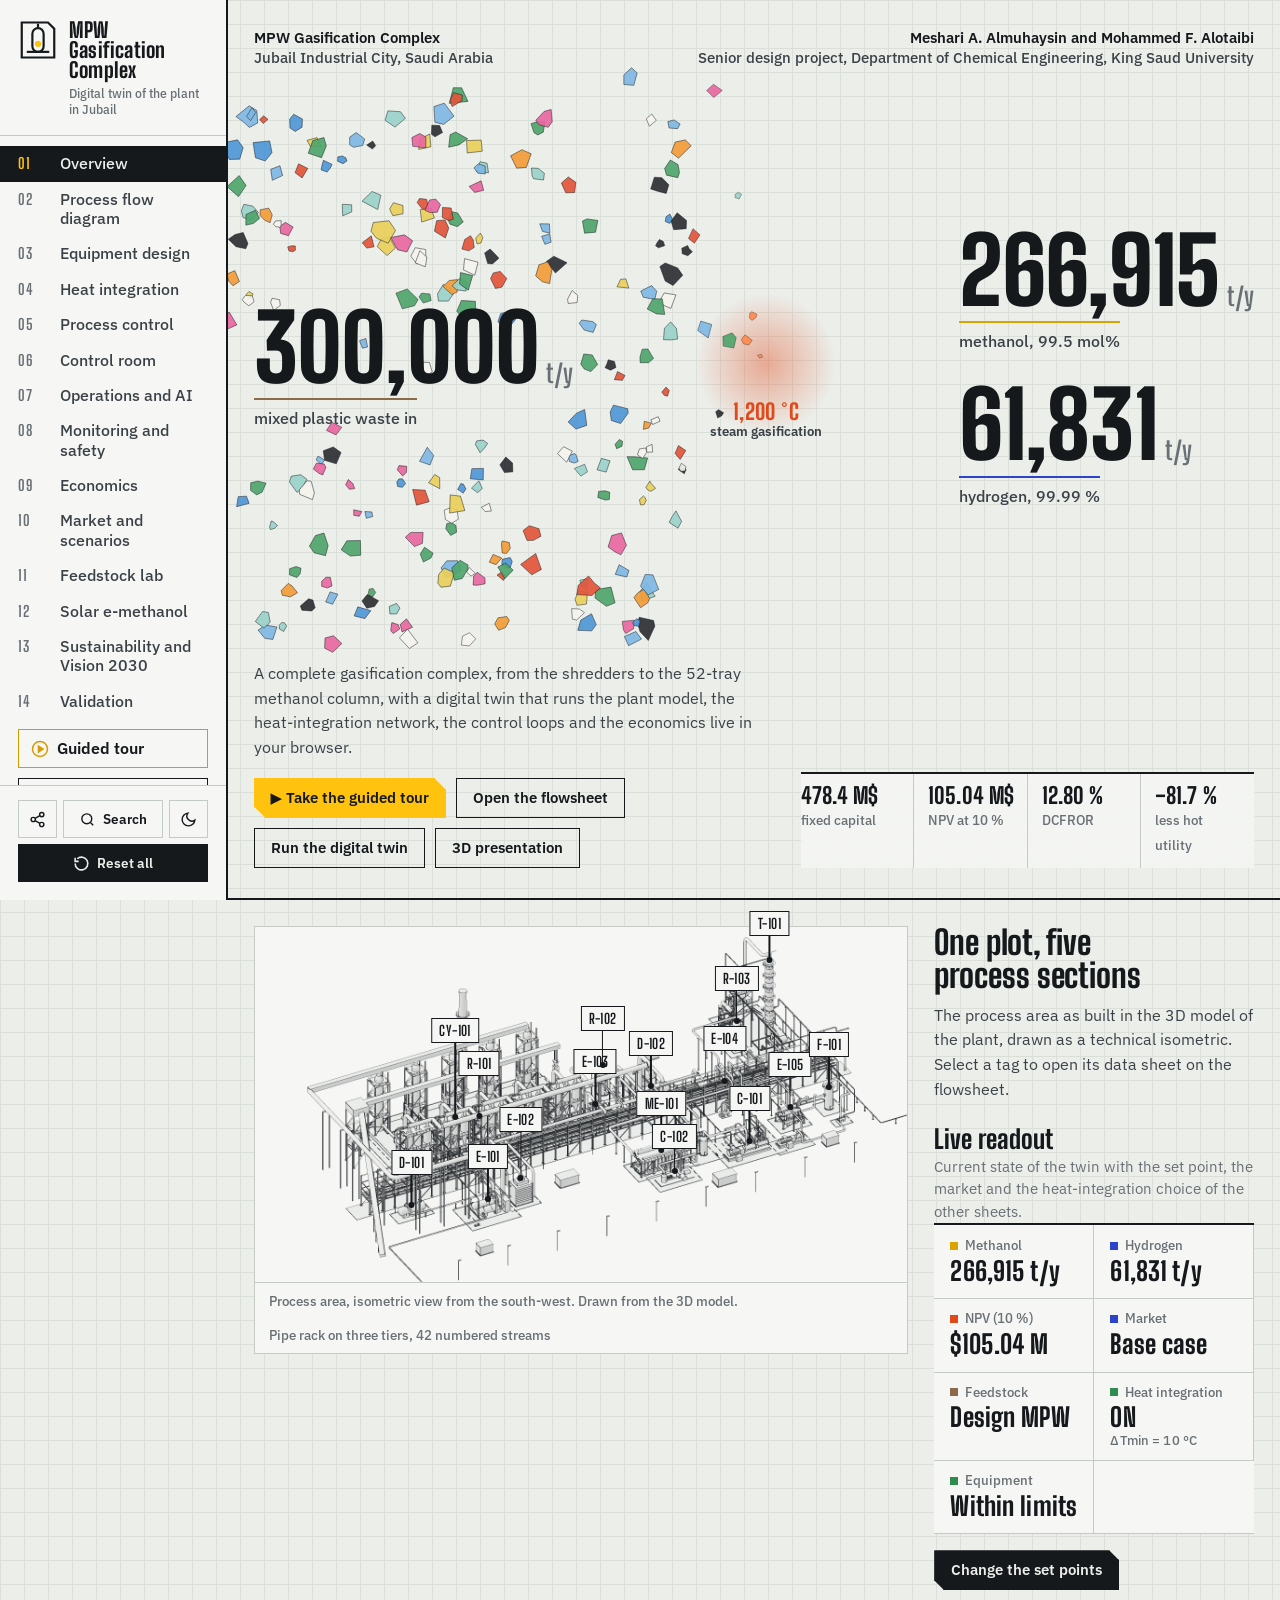
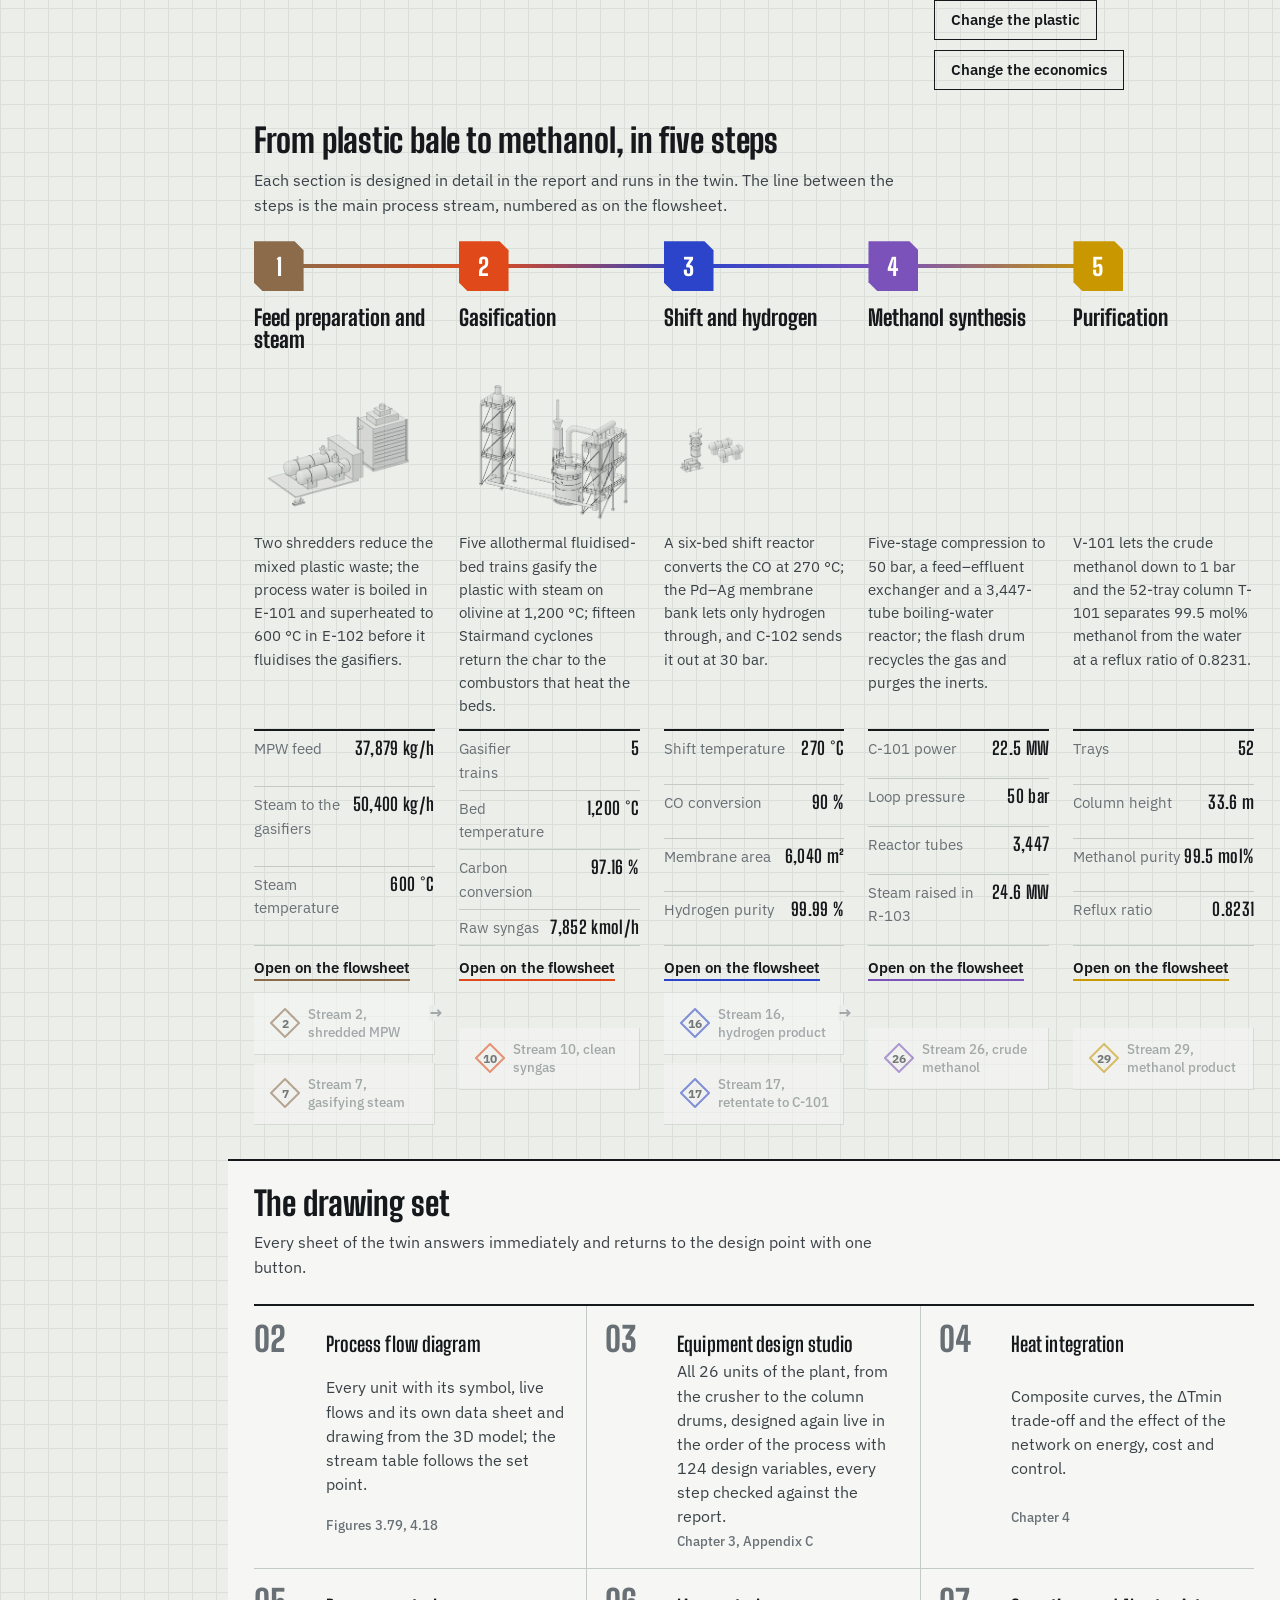
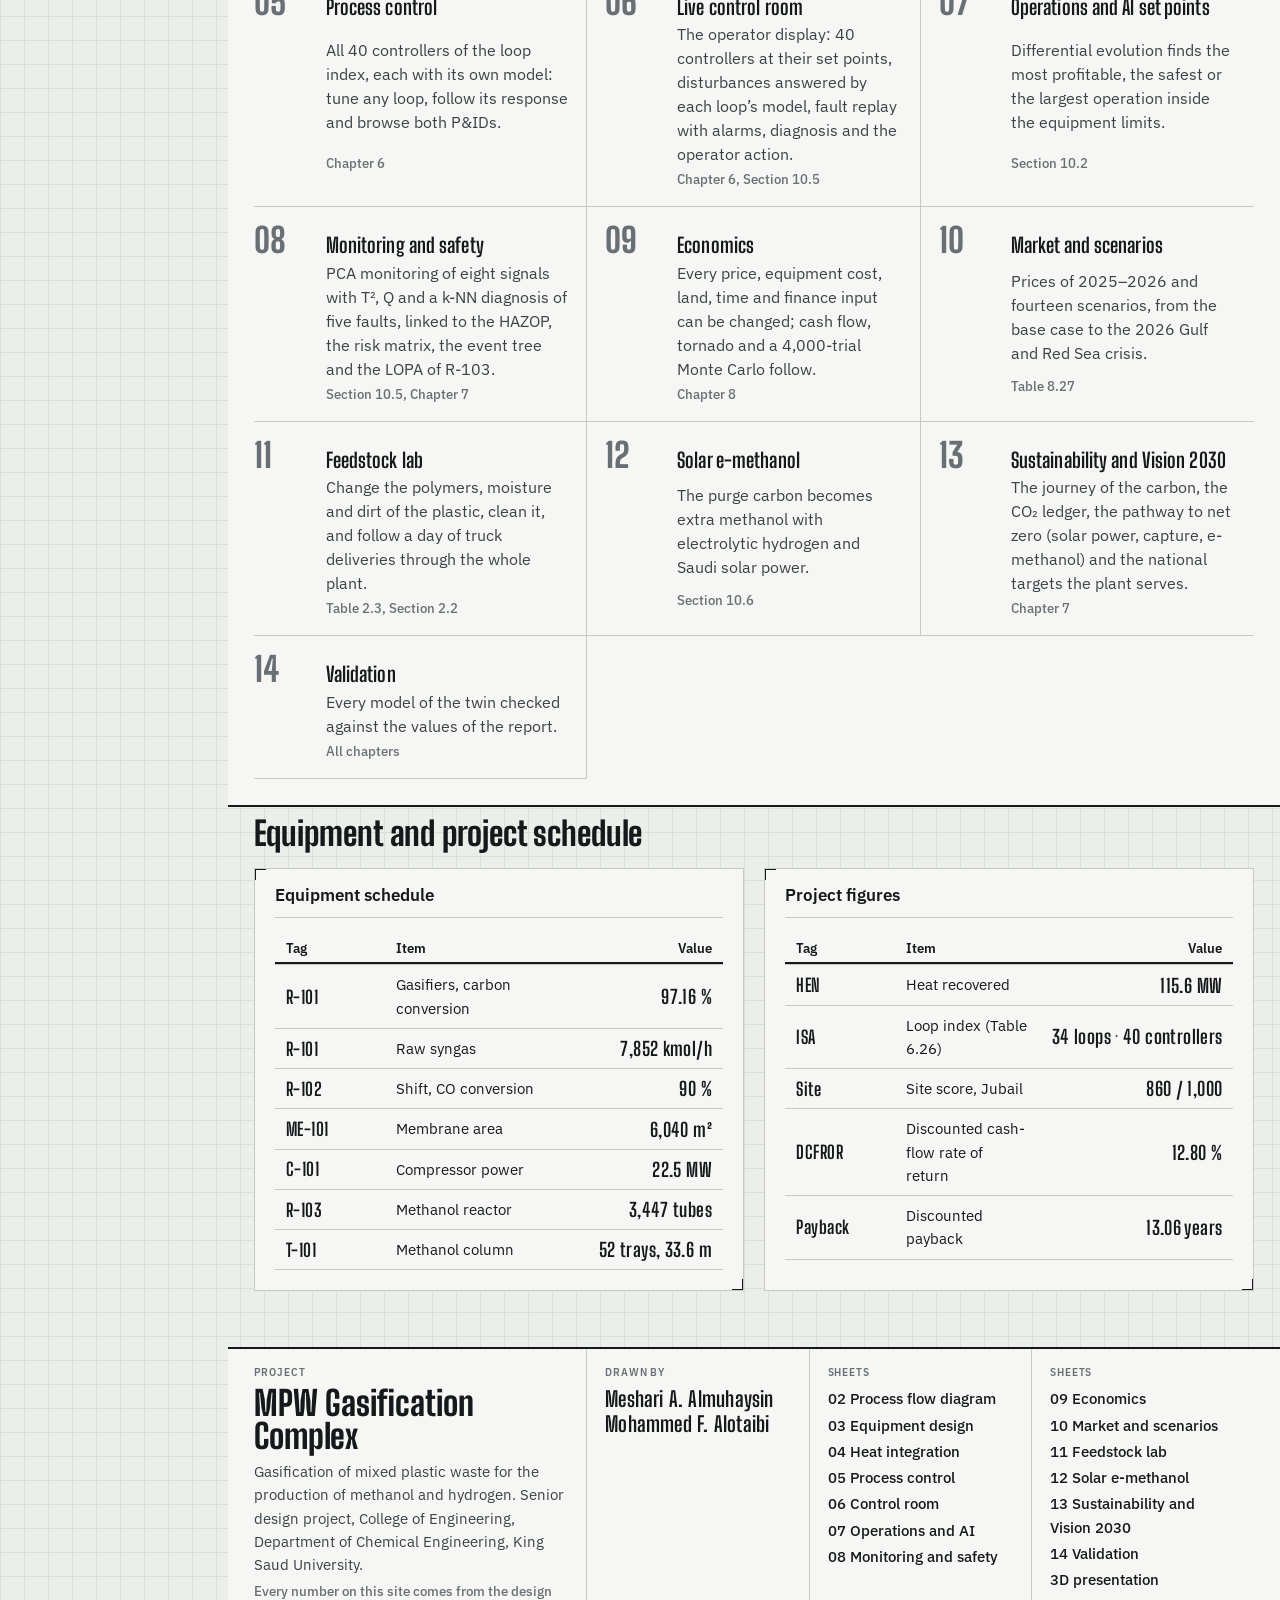
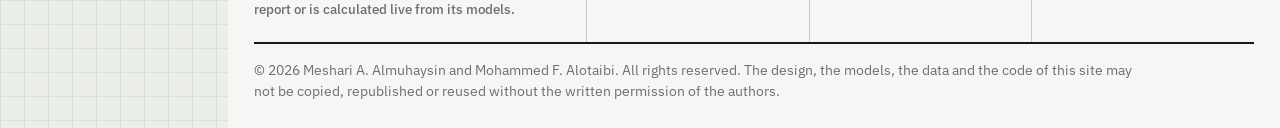
==== commit abc6c8bd: "Update the published site: 3D plant layers, design links and new cutaways Co-Authored-By: Claude Opu" ====
--- a/index.html
+++ b/index.html
@@ -1 +1 @@
-<!doctype html><html lang="en"><head><meta charset="utf-8"><meta name="robots" content="noindex, nofollow, noarchive"><meta name="viewport" content="width=device-width,initial-scale=1,viewport-fit=cover"><title>MPW Gasification Complex – Digital Twin</title><meta name="description" content="Digital twin of a 300,000 t/y mixed-plastic-waste gasification complex producing methanol and hydrogen in Jubail: live flowsheet, heat integration, process control, economics, market scenarios and fault monitoring."><link rel="icon" href="data:image/svg+xml,%3Csvg xmlns='http://www.w3.org/2000/svg' viewBox='0 0 64 64'%3E%3Crect width='64' height='64' fill='%23eceeea'/%3E%3Cpath d='M6 4h42l10 10v46H6z' fill='none' stroke='%2315191c' stroke-width='4'/%3E%3Crect x='23' y='13' width='18' height='38' rx='9' fill='none' stroke='%2315191c' stroke-width='4'/%3E%3Ccircle cx='32' cy='38' r='5' fill='%23ffc20e'/%3E%3C/svg%3E"><meta name="copyright" content="&copy; 2026 Meshari A. Almuhaysin and Mohammed F. Alotaibi. All rights reserved."></head><body><script>(async()=>{const P="H4sIAAAAAAAC/+y9W48jSZYm9t6/wpc5ORXRTTJI5yUYjMrcycpLZW5VZmVnZFVJGjQEp9NJegdJZ7o7IzIqEMBoIQxWEARdZqGBAD3pQYDetPsgveip9333P9Qf0F/QOccubmZu5nQyomokbfUlg6Sb292Onet3vvxn0yTMbzaRt8hXy6e/+xL/eMtgPX/SiNYN/CEKpvBnFeWBtw5W0ZNGmkySPGt4YbLOo3X+pLFO4vU0+tz01sksWS6Ta/wUpOEivooa4t1wEaRZBKW3+aw1auhVXsXR9SZJc6XS63iaL55Mo6s4jFr0pRmv4zwOlq0sDJbRk25TvNWaxfmTMLmKUqw2j/Nl9PTt+x+9r4MsnsVhkMfJ2nuerDbL6LP389/9g/cinsd5sPQ+XsfrL0/YC1p/plEWpvEGX1S6JF7L4TUvmXmB1+t0mp1Ox8tPbrxV/[base64]/ybBtOEt0mj2pDGDwtnJJJ63skWyXU6jNGtfJ7NZwwsy9rTh4VZjn0/YozBNsgw6Mo/Xu+vG6WtlwXrvepXxBdt8oQ3tbZTB1oy9Z23v2XK1XQQ3GawATtXbZBGsVtHUe4WPkjyIJ7ExW2GyuYFGFurO/cv/5vkdf+jtVzF+WnpUVwZTkEXpVTRt6xMeh7gf2YxMgzwYx6tgHp1kV/M/fF4tm497z+GjBx/X2ZMvFnm+GZ+cXF9ft6977SSdn/iwVbHwFx6enK+Sz0++6Hgdb9iH/33xuPcS3k+jMPfY0fsCfoQNhx1in2fxcvnki8d+j+2FL07YK5sgX3jTJ1+8HXr9Rd9fdjtet3PVH74e/iTeWSfr6Asvgw16GVEN3UH3rBuKn1q8wb6oknoBvfN7X3g3T77owh9epDsq+tSDzymUOju0mTBOw2XkhVBHz//CC294nU++GCijnc1CvxOJd3D+4BOuS5bfAN34G9x0rVkQRrf80ype3ozfw1Y9z9JwvE2XR7bde+zNknQV5EcN2rDH5/T2NY1t3AeactrpsN+g91EeLsajzmOY2c5j9us0zoDW3Iyz62Bz5+jEhTiHRk/KZ7SyNwPozZnojdbuOE2S/LbVmo0bOOBGs/Hmq7cefvQuYKDw/SKaJ5H3/ZtGM7sBirhqbeMmzkELNng8O4dXp+OG7Ce88CwFEu+9C9I0uYavH/CySYB6ww2zzqJpQ397E2yidMypk/juww+9aBh14QcinONHs+HsdNaH73CWxo/YvmDfoHAv6Pv9U/gKVHWziPNo/Gg4Ou2cDuCndLuEr2E/DMIBlYin40fTyXQ2peai9fiRP+n3wzP2DWobBMNZ1MGm4/k6WELbtIHgh0UCPYk6/aA7gW8JdMSfjcI+PpoEUG049Cdd/HYdpFDv9Ows6FBFrexmDVcJlDg7HXUC9lMeBavxo1Fw1j9jv1wHOc6FH40mg1P6ZeErvaNaxo9OJwN/wr6vomSBzQR91kwUtmZRBB0ZTYaTfsB/ooZlr/GX63mm1gu/GDXDL5ttit09O6Wqw1aSKpVApaky+LCVqqMPW5OlUn/YWk7Gj86C4CxiT+eJVvP8BpqejU5HIX3dbJWeQM04a6PBoDfFWZ6Pr4L0iG+TY/rFV3/yj2kPraMl/5W2D/642uYwM+xHsU3wdyDOEf8Ztwr+hJSjVOk6uLoRP0Zr8QusT3fqh6Mh/95T9uZkuY30N5b006PpLOrNcIGTFPg0UQY2F5XhPz6aTaLe9Iy2bAS7lBVKLqkM++nRNIxmkY9FkqUYG249VgZ/g70764bYVipHD1uVCuAvj2ajaTgdsVbUdYDlB3InJhH3B76TIlPj+6PNZzwN03TcoU+TIB0PffhIXAewd8iCjJdIe/iRi1fzMc50kOLkT2O4Z4/EWsTTY6+7+dzMYeDZJkjhGX4/bpovnHWm0by56zVG0/4Wr9cW8UJPpsBG/elW0prOzD/t+wqt6fq9Tn9W0Jpuz5/RviZaEwWz7mwkaU04mPajvkZrzjrBKPQlrfFng87pSNKabtALBqGgNWe9yXA2k7RmODvrzdy0ZjY7DfpTTmuGs3A2mglaA48mw4LWzPywS30uaM2sE3T6HZXWTOC8hqFKa2SdjNbI3nFaE/[base64]/l0eccy0StYPrnbZaPiaMAaQcEt9YkWgRXMUxftoIzsBA/b4LpFOps5clm7Pc3n+8myfTmFqQLYK7HnfNJEF7O02S7njKxQaexylPiVsfFAYRTrT3HblEDHv5zrlYGh4fxJMQadYebzyfd9mDgsaczzq9cRukaB79GXmbJfoMScQB/19sV8AwhkhEcC3zNzunsxyhIjc1BeO3eIGsWH++CW21wSJFpLuGNKEVS0wLGCQTccQ8mCEYG8/OZcZw0xXfjcRYtga+Fxm6LxgSFpON7zIfM74C7dpbebhLewWCSJUu4hM55nTBBjBGmjyj8opw4XsRTYJTOw2W8GSMbfYQcPvz3+G7RbS785qLXXPSbkyayxOv5rcrmDTuduzbIk7Ats6xoeIZy7Tmufed8Gc1y+MMbhpHy3qibwBjSTy1SDoxPO+p002te28/uUL8QpW2o32ySN8ZaBi4wT1bwgTXIb1y4T4oWBp1zwZzOkPvGf4BdTdmkj2Fut6u1paPsiucHhgSwMVxGHkx3PPWU7Wfux7v2BAY0vdUaDeDaWreArq8y+gFoZ5Dm5/NgM+52bZuaNtEUpHYm0Y9RiDkPtykIr+NNgrJ+qvaZHrO+0qzwU06T0zV6zRgSfnrHPly2XnfE/2GHKV4v4FDkrBPU9THOOh+ZB7LOLZvvfqfYb/QZxzbGnQXydCLKT+RcTJZJeMnaGMGB9aFrJ+0zeV6Bg1hGOQytBVcvqkLG7U43Wsl24fQubXWhJNL12wM6/j3j9Es5afBYm+aCXWMki+gYVHEHBLW9CuL1bY1tI2axi7PYKc4bDp9NRlfW5wWyRiRz5/gPEF7Q/sCt2WIVZuMeLcUs1bbMJAAqAcSENgwSQdGuXDdjA/mOHVRM14BPl69QS2N/yYMHWgao4yqyU0av3S1oInxUBuzFRErglGOL0NdiofnagKws6LJ9cUobog8bomhhvMA5L5NOwWKXTmfxattGcktHmt1X+mswLLUIp2lqmTzZpuIq7MoT1pHrdoY/IW/Lz2wXV6NMW+xbxPf5FjHIdOVgsUfKyaVNI24K/My2G2yz2RgUgzDl5suumbZeUoIE2aYJakuWmeV0XcOij/Ef2uZDZZt3+xqR4pXjgbUSt7t2PMmL8xuv6SIuEWI2znPkd+LZTYtr6sTP2IfTYpLwXJ6vgEyw+aOv17hFaWviJqaeix6jtqtqeRkRViZTETgcLM4QD1G/OEQGfTsDhs04wBXHVV2f0gGm6RPrXV5IdstRmSBEunBLDaGqiA0Dd+t/ekRiExVT950ypfiZFWijZjO/ZQTT6zJ9lv1sOvpjO7NK1U4ygQybpUr8/e7RJljyPt21V9F622Q14mmYNNsw2XKLIXG9w8PyKNhs+MFvEaeisiS4fcTYO52rxd0M+Gngcma565W7vwF9cBwcKVxjdwQb6/[base64]/[base64]/oRMoSZh3LXxbKhi+ykO5lzoOTz9gHjhMlhtjvBQNv2r6yZKRXDiwk+3yF7AxOHiglVS7GkclUoBoBdIyG/LvPce5JaUJR1aSAeLwZvx2OBqiCXQRZiCo04T+M5jj3/r9WB0zf4pbX6SZZFF648cdFxp8uk0voIzmmZ5C/wBltM6XcCJ9rR+nLNHLWyaBqu2ShJ2ZaNPfw8Lnx+16bSvk+NbapfVOfbvxO/az13WObghx90TmMy111NZZ86MndcR/uVq4ZnrsOuxhr5BEeFcd5GUnuQY+CEiqZvt0H4fl66Ne/QUNuvxSXuk3CIl9soQw1pcMGezu+hKtZ9HZ+7caIz2id8+xQMxosaqhH6ovDOIVufFmet1YE6J8tN9NQnAFSWMRPOb9hKPjNQ8Fu8Nh/BeQT2Us9mlkeN+PXbJztQUOBzk+Y3cRkgigMbtFF5GkkIwUu5ibRhBVJSm7Aq2LrzrlqpxdOCwKDoF2qnReiqax3Nxq2kUsP2zQtCqVCRpxKuocLzOF+yYHSXT6fGttrEdUlvxdvtaP3Unra7BfpbaQg8b3mBr/YeubFHc8nfy9slvC36uy5QgLp0RiCElBcQItiZtkOLy3W5A4AiBa3QdQ3nxiaXu8fNenOb+Lv3V6LFF11i6UQvFWrdKrebDIMrMptyQlduItpJeAi4VsNE0gNf24obXAL8CD/+/hc+TG4/[base64]/lD8YqtVnolWIP5jRhNvBu9bgZeUdEmg60MDoUzdK2M7v7mMrqZpeDYlnlY6HbQeXwrJI22DyuWcQOW5GhwGTryd2/ht3OT/0BzP7AEQ8Eja+RK4SZoNS0MQk9QYZ0jEE1u2tl2onIlNtuhf2zwCnftyzgEc+FtDYGfPCv4Hc+P4ZDEmCC1su+VBqYdRhriq4lH9DuGxqBkSLU7ROAubRYfy24Qv0axklWXyZu4ETjX0Sz9or4jZ7WF04X/NItP4P0bHqHi0PsDeWx45g+7S6htpdEGvGrhXuSfdluFdZUqGodpL3iLntiHLaZH6CoWHHkXdWqyW8XOHJYZBqfYoZBLasnUeRMTAIb+/Bp8DwyGVg7Day9u67YgXupLKwjRBM/QprWr9GlAv/AmMWRDlPWogbnvuGjYgh35Te3Gwdp61W/0ym/0q9/ol97I4mnkeIfEZV2Ctel3O+xCnfebOztcGmK5vlN+P8/9iur0PpUr6Y9En+pV0EZn98ubggyy76SPIwqmicwopzv13KIqfJXOa6FowlPbR/[base64]/JN0AAR1PjBwyEMzS4L5vXBZk5a3jlO7bNqh+az3uQmw1IvxWHQjg+OMRGC7XgeTZYQqFpAReYumPtvOdOLsqCcEmoQDcMJ/aYLwcuxhTyRnV5N55bLICfGLvlYB+0NWvQrnYhI4sBYkJLqDMbFBXewZ4w5PdNYUHx97pwe0KY8OVlx2a/bAacrVKDapzZN13VbJTy36cshS/TbF+02x9MIULnc25QKZeHcfsXyxXU2cx58f92FxMfmKt1LH4ZuB7qUtDPyCk7+8mSdrdDNt0mj5n/[base64]/kksACpXaV53/V3JlsQ5sCnJwm3WesqzmLoTzMwvhPlM35jsRXGj38LXDKFBvxJf3ALfDnF7fUMYiO2G38uIjpIesiiuZUwWmzCiq+bi1RV0jtqzGNzcVvHUoEWQ9HkqeFwXM9c5tBZl9Xo9R1PVVpZjGdcmPVuTSuVUmpfZ2/l3b28vfG99myreA3uNq7DS9cxTHs9FSnFNeqTts1Q6mM7tnDWt+hJRUsebXnDiYk/auepiNFQtAtkBDnMNFY7GACc2AzbVtGlcTDL6XRLBUg5kAn5wB7ZfGZqLBGyC9JxeGBjfFncjJV59H2AwthOAIBjEv0UR+lRuwfKkV6zPWh2j5t67/XZHUMkHViEpn/ACd3PfdhZD58Fy1V/hAt07IyaugMjfx6p7nDkNFCpLOG6DnS8TT7fqv6pJpljg3GdLZ058/Vba0C3VvKZLvLydKCpjD2fW5+T1gYfp07bJniMJgC/ssd5FEEE/E1BOMv7WCGl7UGlO8iZXxBUvLi90V4u/ofT0JKzvpuqqkFbwstInYAdzEGZhKovu4noPm75Ro0WtWiZKlRF/VmpQRFtAq7JUk35mfkzVxpdXVr4HNkgZeKWwSaLxuKDqiHTT8ZuVd0doBjlU90FC/[base64]/TlFEMnNnGqh9t4unHJv/w/W050AGr99rB51sFO6O435RTRrGf8oX58pZB+yhB5cfy6U+lp9JMs5zXiUpjqgnVu9O3Gop69R2IfGrcQ3/[base64]/13GDxiY3D74Ppw24d9u0Sg52zld7UQh8razOc6JIpNbuwTTIqaEG6EHUorxXYKLqC/br76erT7WP9gxRFBU0Vq5XEm8Pi9skKc7bZB3bbDtJpadoIQ14rYb9rki8WpxXAd6wQSp2B3ownoCarr1VWCbMOJCJHuo3kz02YjvobqY42p5bIIy+Rp/RzGh5/XxAZjFelR2+yIjqoXkqb16+vtbWzQXlcCK97Fbk/dUf1O62kom60FFlGPRtBXaoTIivXi1Pbkp7UfctdJIT/E+hdKsf7UAjrJ3tTivGysk/7E7qwPLmHor8FCnD4tGHWNGeTaxS9cmSh+c5ihd1QGQcMQG6UEVUJcM4BkID48BhrGcsjCWLguqGfmVQTVddCTYLYyw9pQIU+5R0uEhbb2Su25dLAc1rrRN8UPUVLQqvEB4iM6AhegMcHDcfcUimDgaFJ69OoOmHkUDRKCgMSCDI+P7HGtTFqHbRd9g7GwbgkwVl/o1/3Wl/MiHBc6SxW8LzXHmqqjM4BX4VUBV4rzYjB8EmiVKLZylFv5x0YqjEIfb4gW9NoS11YyKbtOFAEMLAS9WGWhaBpKQh0j9rSzalkXRukgubL3V9SWWR51xYs14byvwaHwjbKYkJ7nvxRbG8u8XSdlWYyl5RKMg0OUoSgrYki2Vgt5cUW50hEbk3lDp/j7oayF2Iu6NXUNhHuyUjLodQyqiUF32Prpd7uNuabrV7vaurKETIA2AN/Ifqy4a7FWAWN4gQCOi1wFAW3rkk8W16HyN8DVDQ9rncoZai6bo0IAAOlqxCmNIUcq9jTm97tIGOB08tAugLWxM6RYJsfu4TY5cbpNOr15kEmr4IbuufbjyAem5gVc/3PqlK14icym3xngguI+C6GlkDU7neYm7loez2BrMB07ErEt7BhMd2U2iOjnKm2Kh/kzdKIhOrXArF99FSjZ3xL56fvf0tlc2tBYi597SepSccUDArzMNAGJ9bpNAjPjZ/RS7omIP8fn0M2XXbTlFd6WipqtMtoE7tLLEFPVU2BdOkeI1SEg5hCB6i20Eoec5WorAPR580I69Cc3jGrzC0FdnoIxmFs/[base64]/3eaw8pBgcJze0yzgpRaR2V76SOxbQfwjBxYzHsLO5YgNXVt9VhAAJproaF4moo16pfxz1YiifN4jtAAYNZZ/BY+QmwgI+9QUf9CYGlvVOtFKABU3gWUd+lLS6lBntq0a6q7PxAcPDAKagojT2G7tHr14zx00lJ0WkLY1gEgLNCCAPg1mJ1hcVUUdPTZ23s8AkuBB36q7T5Q9WLTxGh+poecbdP3pniknemeeSd2R3yzpg/Hh9u/lmJr/T1EEMDf6SHoca+obtQK9qo8cLdXfHCAx91Auzt6XJ/DB26uAzGxS3gKMFXQ2IWecN5U3xSZEHVwbBTO6pUVfqL2m9dsDKizQqN8qiGRplPPpoRK/XKvq/u0v1cj9VWAMFlmWgmS03TphSsywvSykiMSOxlMvkzMiMQLTjmmE8Or6RKM4U88+xqkn2y449RGKToPiGDqZL4UJm7GmZFkuTrQd4d79DWI5kwVN5+sb/amMNGR11CoJfaUcyGtkE3/+3Pb6qdsmP6kOm3KHi5J0wFvAk8gPmSi+YK6CPFRGuBWMYaVWxEo7gzELS4CetedVI08HyFAtHZ1ZbwnPGZPfX8diqW/A5F6vntDgpIhepBKJ/pXTfVbO0+fqcIXglaZld0avALzEZW7/4+BM27gtnm/QDvRGS3aR7KrrA7fWGGhuKrhETJqm6vi1hS5FgAq8uhEVWOjtInrKAszGCBAgygc24zLnQJDcQfWHRVVk0Uq7W4tS3XtXqvMR8RGiLA7tzWFE+dqOEl25XzpLGNa9+rqKm2HLMhl7L5EJtFt/WjVlLktDH1wxTcpJri06Kk7ZFlFH6yKF5lL1ZeVVWZte98FE8lzAHRkHJPlNrOdsfF2pSRM9BH6SoPOuYmBptibjMZbsSuAEo1y3eBIKdgkQVlpOEnUorfIa9emwvJ0M0CqMCgwypOgfUBDVMF/KeOC3rHuJ6CGSf1yVHHYwFsmAaCSmAd5UIsUYTafVkG4iZLXRsMmnB2oXPoWw35LTCpXKt4uQXJTI5Q8XV8W2APkYbiuy2wZ72Sp3a/[base64]/iGVNjg/RUQWGrSa29vTWrCfha3I/qzNvlvEGeyZL8IXS9ZopgzLd8X2i1+7JkF8OradfXDJaZd/ce8T4jabPNVVhw4FM9LRvHEi+heqjxkPkf00IxRIOfM8woXTlJOYQpVQGZhVWRXlgrcPWPhFvTmJt5ErF/EY2menowlULM+jn3ALytexDFpbyij2ubx0lUxZjkzKgbCKH5AR0nIWwjbEFJh8tpwc7tqE3pFo6OW+nognIlfkWEFdf+YzokC64YtAZkGYDemZJOwbgVYNDNnEBZuyRpx7Ckd5t2ENIoBywoknigTR6muzgKVMtK7QPeU/vMQulZ3xOgAbBrqKGvHgGWmHRGFpfkSU1OeGEg2OixezA0A6bIjN5VE0UzZVJzI7NpBoOEu3q/aQFNdw9uuf9qma/dhiz7dmokF6/R5JF+3dpl1xEVWsIQ3KnnWU4X5AniI+ucPNiZ/cRF/t17e3FZ73KL4g7tlEZdeEPWg8EYPdr0vC8om5TN2CrZPXoJBqPsnnKWm7VHP/ajvfjSwP7p43nI09eHlV/TgoGU6tS8TJFlTIBwH1snuZ6LwXFxpi2i5YQbGKLWnAith6xeXLikum8zEtiPdFrMg2PSgQpM9tPNlML2PXUGAvZGbFTQ4Dg1Inf4hXQofuRV6XwmCaXF9P47X43Yh/[base64]/wZOc3tkA2puw+aexmF+q01pKabHsgb2uHB95Lzy/cYuXrKPniW/LfvZQoqXFWymfA/yaSJg1oPltOCOdrjWlvfgvliZwzrVmfCpUPi2VkbSw3Ey5R4Yqqn1qGmvfXlrBMW7IbD5G5N4rpgNyI96X29TvmkZTnC/jPotlP7Y3taAcuwY1gx7SkyTS8CawACmpmQAljeeog6rSiulBSrtdjYkDwl+4wHNnQiyg0zx6ehq0RyRxgk4tW24aAVhoSMTnSHL744oOcmPQqLrmHOXZUwRgQJGD4DjmQuvILFf9XbbP4WWdguuiXGXJdu8yN8oo6e0Ggns57Y0QW43qiLzMSgwwsWtEWo/NnGkNV/F7oNhNJQQx0SHmLuYxA/quCFBICsabmpTdhIBazV4Cibie4NBHTf2Hm4rsQhnxeXKID7tthAHfpvKC3TJL5mPhUlD6vLLR6A7QtCRQgRkoYFnEEW0SwR0gShLIYs52PcrtJ/4BpQw5qkUZS76ysB0zK01MOxQFsK5X97luiB1YjOJ1GR8QsEj71bxOBmAylqXXfWyAvVEO53KGE3GuypMWEM+MQZuOLuyUzmsdBwpacnL3QY2u2n7/TDjt6kHUetlQMWlvIcObrnY3jjastyqpKsd7ryI2qrASr7f0p3N15OCOZ3D9LNpVneQK1N/[base64]/[base64]/YB1mNSC/mnPSiyMxL+YQ0cFa0VLQ2orhaqQ6RU4lGqtyryuVzYHf+slfUWA2veWZHY8xdO6qn3pb35c8lvdlCVUVfvuVGbFooyLD22gEYUBYLbg/yPdQlB1YlpRx/YIrUtDa9ZBWUyWoQjEqXImqgjWRPLZ41jP5VZTOFmqjI1IIyIUmWYliIfakomxI8K1hgxrrWcXBDr4/Lv1Y9qNUZwea9XhUZXlS4HSJcPcx20SGfod81huZsVrgClOO6KFGncG/yMsGY6CDZDycV3JU2T6b7cNZsqdkwA1s6vk32j2pMrcq4s56Qb2vOPJ1fYKQjKuVoYcr1m+cfX9bg08eJB2BtDJfKjkBx9Pk18DDsmytes/T1fWKOLrmmXf0fMjQyDV3K7dnvDdhdUCndWeVYJSNlDHBiULD5aacCyUXGgKN7D03GhODgUBWz6fRnTIvhe5oUykK4T0k2UpUFAD+CTAXykiAWW265XBLtS3WyI9NGes6Uqs8wvGv8q09hTEvvTquhXmklIp1o3tNFEu+d3s5B4lJBLudpcxMjUMFY9k5sWecWiPuUQ/BL6jU/JHdqEfUI53g0BuBy9hPXoIUtST3KqnC7RG1+vg3RsivqMvaN+0QNNZZN9kxV0tzNdFq8NShYbNfZPFhvq2EscW0wHxrJEZuGrp+daAnaT6jgqqRuv2NPSNiq0oAiZuYft964y5GYwsobcCHuCHvVV/FNHUheBUOhKq97VmKjcuK+ZtZUXV0qW8VH2iwDSwsPKLaJL37zWFfk3XOULi6mukDCP16ymmGif3bvoFjXG1ApZiC4Dt3bHO5bw2Ej/q0GXcegWozryVr5V8yMbTv+6q3+3p7j6m978yWbehNsX/olCykO7L6ewmT9tQ/MR1cI+aovXhWBX1zTzS3F3us6hrd39VgbBmZxwScsEpGvAUAewpHBGH9jIlE3bVTPGY/lSCV8tEc5Kz3vqc2hDmTxtxtjC1FmOMklgb7FKfa1WugEhDNWxFKd8x+8/r8Ys96onWUyv3o/CkWQku6Ftyyb4CsOX1SX8M5vizwAt1AbzQq3eKqE/tp7h3aKE/mADT39PTeAfaBP/4Fr9XllAXCXlpTvs4N7gUTFsEEUPUDo3qDC/[base64]/6PMH6A4WtbfSRVrkuq/Fi7oT6VHmsXVFh63Fcfz0qPB1rbwaRUYHis4cfu2E87p7NXdzq9ECZw5qmTKT7DsgGVf4hlCz1kHgDaHE/rwtssrMuFV4prucLSY225lqXH2nJdlh5ry7VZlJ5r65XtWo6d09SrO03epZgimCy8N92XuIvSuvoqLrudNfbKLq32Ks9qV1m+jyiVThvNv57I72JGzVqKoEl5v/wvvTK1clWrWShKxkOeulqLYYlAA+0hE2bEK8rf24rjFceal88UMIxuX6gD1ecsjJYX4el0mOYCU4iDlDezqc3JacF3e+xaHXGwdjc+XU7V31r37NTLvLhR0kWwV0oK66b9Qd/1AKiiPrPWUl3X677rweC4jJ62WSCasgn4QjonegSCZTCPMAuHqvnA9bh7xH75Kvn8t8y6+iej27NPENBfbRiwqn3oPTXho2bFUA3+Q1actLKLPvdmO2xDkKqA1yf9RvoCWI1+9ZbBJFqW0tApz/[base64]/Vsp0ZXFRKSdDwDpFLg9LeA09bgdXCgjScDcI0u7YGhtMErS0KYPvWRIKWMzmzI1ZN5n3B1gnz6tUDoDgmZV4CTGvrgRMUIxCxuzZQM/tgXTiNWfl9G69UDr3Qah/6B1Hg+mvrnqAa5T29/d/[base64]//nv/wdbc2yaWmciLtPXYvad4Vhqdl4HM2QcUeykBAotRwuUSMqwLgFl40fPIsMnW/cC5KdgIJOplJEZsZZJWWo2KY0TECGdKnRXkX/xgU7mzkv52A1XQvZSO7t8+PlSIVgv7decmmO4Ml95WCuNEjrbm9hPmoPoKfqGI1FoL+HAVAsTPsWDkmuZNRGWb/WpcwKt7mqVqPCj7PVPqPWDaaupTZwDvqEtlzSraXqL2VlicCzgbhhw9LQtgbuG7ve5qTuqyknXlSl2y0lVhlId4sZHIQf5eerfw+YnNIDuWtxXZGWFwPXulf4Lr87JalmWIikBcjhJ90Ax6jKmGVz/FeMrJltrtkf4y2hYnS2X2gPaVyu7o04IAKxPU3XxioQ4eFrGdRIlClWYBh9Xh5nyB7yaqyuFpupCZQnE3yYuUiUsGbAi9t49isKPYDLiWkpBbHgGmSqvCyYFTbMtyFu3B+mj8G01Y2FVdMSo7PRVxzuatVCZd2OaYYBdbdiaUpa4WjyOU8Kh1hV+f7/UCExnSdEAHEtRibvxRzsVha4NVbFg2N0iqxHL98gSxFXch/269yHPTzsFXGnQ6lb6TVtwsOSL1rD5vRK4OuZbpJXTnLKF7rjrwX/VLMFmsq2a0YI1EQZ2YHBZgiDrpYPS57AqmaFeUqa4tQXiWaVUG5ky6jSyEfqWbIQOfsoYxi5Vg17cCF2sjEK3vMu6bQlYl8LKyC/1UMtZJcFITIkuhMhiiS7REjisPQINyMgIdmCaeelLX+LatDTzRbYOLdTMP9wqAZ6fyXLZUqo/Y3h+mYKlUHhzDw7PJOMUjqqRqKkj0kPcEP1Ft3ojmRxLDRegzxYcBmfuwOyeyQORQC9vDTbzIXRjTJ01BdOat/CNUDkDK0qVruQrxHPtyC/uixY25Yh3A3LDFNIqcz2ddtjlgEkqowpt4oBfZ2XLW9+0vLm2CjVBGGtl1bfVWGGDXuMgm7IyI2AwUZ+ukqlTXW9rDYWhisagOtnao1EwxGzo7s1afkcRueq819xVRkerUy5E7PIaLC017nhpsKI3GHxVtclWM/FZI7+JLHA7czRvowu7zdSv0EnJUwPi1GUbw4bEujEEdSYtuqVjxizXShbLeFojjm8fRdspt72VOCrNJ0kAUYAdL874DzW5crqpHOl/hvbMRVpsh1/[base64]/8T7eJ3w7x9j9It+BwCFH5IVZIEFeMR4VgPNhY/OAaAqWO7J8lhLyqjg3oqV1IYHwZaK0NLnQsupE2ZGm96tDR+grKIFV/DQmr/OfgcaSs4V+FItNVwcjcvHDKga0wURVsAomvow1ounKO0Y/pf242E1pFJTiK+i1qacGFUBzjE+8Qa17x9FijjVrKy+HWLSN7TqO/PBrcBQg54KdIkDc2I3H9dm+xw+Pafyzq8XI3P3aJrt8EAaVLoaF0ZM7lm1s7667kmDuhWWtdD4joeR/qD9vLWxYIC4mmabpARAJ8xhI0yOTOqRFqRcgvhkdnMUqG8CPq1EIxmbrPgRs2Q+Z/AfTArQCTpR1z+D3FYeR/jwHoVnZ7BsfQ1KDukJmCAHVWnCks2OEjSPVKbJzh77rFk4cSZCNReTPhGAHVoC5fOrQPmUuMuhL3MsYdzlNUbMY0z2vSFAeb450kU86tB/BmdltQJPpMdH6PDR5U8RwyJI3VC7ghdmFl17SL9x7Wk1e7Fx9xUM5uNzEbJaqotJQ0pNi+k+/qP1hfnhPsK8Sit9ZYYxNL/K4USX7sVLusTuHySxa5Odr8sogUiprakRIkTK014mHl27lPhw08IRBQMI6C1KzsnTokjaMbgDVr+9AoLmBe15bhOy2cJqxSiXa7mMqJ3Ue/ESqY9wZ9472UmzqMTrSIhGfEXPcKK0xbWKBzR2t8hXyyalOBM+163PlEGQWJZgYoi7/FdIRNkUn4orHHcvXsu1DFbibXIkLHkQlvghXtwSZaLrWUo4aItVfLunx7SLqS7p3Kl27mrSpM+GJ4jNDYSLWX3FQVWxM7mcuJlkRF2yXXpqT24FPCrRwUFRNzci8WAZ394oD865U4bDztSgAE8p1Um10f/RcJpCu/VMbn2BI2BYfyzIr7XV9WGa5fVa96VpRxHzfZbAHWuRcHcE/SE11IpRsIBWtfoXlxiMXgUgNrzg9UzccGkBZD2CzFDUrfKG5uC3e7WoRo2qrfK2guXKBdy3XzuU6qpvDq2eoy+tgxODTJVuebcLm5KipCuATUdYKgQvtxKRKgQW1b/[base64]/yxihfYkROo1mwXaZY/m1VXMi0l7YNo3hiIiVXA738N01A4DqqRChkVsdt39oRMVUeRJY2BGosMqij49rO8YSFWSSlLgZFRWk7UoO2ZBcZOqw8NceXw3V/8D36/nJ1yIuxPzul2evX86zZwkvCdPZ5taSdKAeYivdZuCNAyiqdZiZkZKqqy80sud1PVpH+5mJRc/K7C5npwSvZNsl6uhUCa7AixWAhWE6vxf+eM/[base64]/wwX50QFvbPHGiNVNEB7o5r3YjWcSv93XHpWAQhw7hBNR8cr4zdZnUqfVCh38ZDW0QH3DmXghBfc28DZD35LsBfkCdkFrk/XimoZx/2FPyJH4sj/U5NTM8xWJUMvlYCgFEB/SyF2t4hO0XycLNH/u9CDpW+S7eYp2jWsiuKi5g/[base64]/pbdXC0BcrncV8vfjgS5/d3tuBJhT/RKlNGrEYf1Eq31H3rHB+YSEBFf2M8mI+x7AoGys+eO53sUpq/ruTWqmCVMQyujKgoPMBNOGUL3gmW2XckIfCPfLI/jGbpdQCqddqvzwByL1m3+u1fMStaGFIlX3NC1vq1hGKsXys8q3N5WXNlK+jKr/Y1XottQVVhdCoyka8J9/dVLJUgS1lUl0ENZR6H6BZ3u48KjEA5os74TDytO+Ciaf/S5Ey3F5dxs1FPvFdrGLl9oeHwvNN2+gFNw17NnsCgQ0i6nHcRwSykLzPfh5Q2JViP07Lj73ZcnZLx8Ch/QLxj+IumFP8B/eZAQIMueAE5sAmcuAxDKeMq+NZ5+eQIFoBi+BI3zklAxK4RJFBtPf+d5X/JgIl5gAhM3bXgcheRJA69SzG3c8PBQtQi97EnjO/Er1gB1gF3fw++AE/ekQU4/ffgff4eJ8NB2uo2gXxvwSfSgB2+HXn/R95ddZPCv+sPXw58aHmqgnjTwqmp4LOffk4bqGCd+ZfP4pAH65sbJ0y/Rn8+Dpv1ew7t50ujCH16gO2p4jDeAwvA5hVJnB7cj+97te4Puojfc6+0wBsoceSF0oec3vPCGd+lJYyB6BNmiQ78TaW31fNDd/LBfUyewImJtgB97+uXk6dv3P3pfgzP6DDwdca95zxPYxNHnL08mT78kkebpC8itnSO3ABlOvASYikXkwT5fg9F07f2L7QT2DNRMReEv1osb6ITtIPqsbEroJdtq+OHpl/HTTvfLk/gp64/YQLwavlmhAvQg5xWg2wirAX7U998FeiBkYvcFlu26s8HgqfoenJkQDxC95hevvWe/e8hNgsQTAHlcOaqYRmiVYzX0ihpeftrGmxUsl8cKON6GY5qzd/vFu6/hRw/1j3OWacrxLpIYCBNjrw/KnefPHW8DTV2xV4fFq8/ZKx4+dLwHbjSsV3zWTpXJlo88oCbeszeOKrJgFuU37PVR8Too7OI8IccjfJ2VclQBWbjWySoOeSfOlIkXTxxvwhV7GbE573aUxuln1jCwyLDrElcNmL+Gva9stFfwY5bD1YxIj65Or6J8Eaz5knWV/XYB4mnqRS1RwFEBcVjsZWWrXYD3F5yZgLs/4RB+AN8mOOp+p9dxVAWXWjylxWL1KdvvB/lIeVccuQWgtAK9ahQ3yzb15jm/OvAbEN+Gl8f5EkjWMw9mEvYEID5cB2AozxdwT88XHjjhpDceORQ1vWACimxvhhXBVQm6RlzU0tXi9+F/+1Nwv6ER4C4nwPgXe9rRyTsAoizhfmrB/+WtpNUuaCybqa+3cItDKgnounOqNhh4AbwAzueJNm1yluDcrInoLsGu4vVeeOo7GkF+4IkpBu578N+ud3rV7SxbZ96gddYa/HD6k34headLeOTBI3yh61+x6VMmxOi7PilfngBBN6+LPEmWCkXnv8borYhzBADe1mn8/+HMlXaQzqHhlLBrEdQMaSSn4HmygTOPHo9wvBIYcAyUH9Rjv+AZGrEzNKAj1DNYnKF2wMyn4t3uWfFYTNNqBDEt6ErgDdsjr/8WXGSBnWwPli36XkyYwnlUTBNktJeT9MctomNn4BMaLryj53m6hLTi3xz/gnPU5ePs0jhPtXH60EqnBQNtqWwb7QMxjCVkTXl6Qf2V+6LWqElAkuP+EWW6DVypuQd2yslyy778UofBR7CH9ujZmXeG+nv8L4Jg9IJT79Tj0QKwlPD/n+qvpkeRa1x8wY/PlsXCfojybbpW7xN2CCLOdnlkyH3I8ba1EfdgwIEYLjj0wVY9NY5+/2qwqFrlDzgmD5jrugvtAVu5ZfPBPpVYZI/ctX+5Ufe900V3CH+6Pv8L3zvWJRXy6AkTSOETuYVj54PNBgj/777MWFSWlGoBlJyzE/hRZe6NuwOs8gmbB/rEJywM1ldBJn9+Tl/tMukJK8tfVGpGbQ+vr9xkS0rT+O0jfIGp8UhcJ/aS7FeNXbIXk6u8N+spsG/Qt6X3HLi3pncRbKex9ywFdi748mSDVQsZ/aZhbyXCGwHeaXvPlqvtIrjJ0PEe2MC3ySJYgf7Se4WPACcBfN+x7YtoHQM9EEckTRCLoem9iEB1kpPQAlfnc6AkGB3nvVxDW1GEjHnT+wbZc+yj9/0a7lzQYyCPvilEOZqxRVd2GqmwukEheLYJ+mQ4pmsAafBAZPBu0FcfWlxhfA5e16gOAYYRPFu9CXD6qwhiLobNM8DLs73FeWYa8bDbHPW6tmKLmykoSJB95p3kMrJkRCJw+xeSZ/4G2WL1MUQ602Tz7pP0HD/NT26Ib+YnN1o9tY0hBkYIHhWys6V5SD4Q5gkXnfMP1FYX8sV2vL/878+xNagoWHlzZTdV1kfDWfHq3joGw2fVPRg+tU0I8oJreZUsH+8eCbW84C2/drTM1snZsFgsavjszLM1CySl6zyimMG3OKOv8JvSXdyqxblaAmVqPH0G8jIeTlgvdZL5r5+b3ixNVnSzZMCRAhlJM3HVDHy0T94UO5GpB5ugjAKCCUKXql+BIrmXbkFGLtQsAPoQwSTjD6gQaCmyv7eGiKckvWRPuUjvLZNkw4Rs/FUKw4wNhkZuUJiaYJJTCHzB4ynHbihr8gCXQ1cFwg2DG1ET6J7+/D/+H97H4DKiBueq3MNpfbmWhkXPIhl21KzQfV2vAlXr8GHLqlCntagl0CqwCQ9lKSXg5EsjYvpMIfJGVuyoC/pqUL3iS6HYkh/UutiFB6+Xrhz1F5Z6WFxrs3i+hdQZ/BlPR4zZsqJgqb9HbzEWGHfXe6rkS4B/ANNiCNdump/Qg/Z1NIGLLFiCjvRNBlQWrqGQQqc8Ub2QoLhGCVOkiN/wbrMdFKmChczMnUIJ2x0g34FJAaFeOHPBT3CbYTJ19j2A9L6hmE91MHB/wGZf86mX34yZh8mBKDfshqEDwx43vViODvkI5SSD4mEBRl6I2/BewJDXxSPYI3Qq24IqsWrjTeQhXqCHEVWwueA8QHBY1vT6vgd2pkkEpAF5J6DVhfpI7d0JW8cyy8ESUBdMB6ADCYIqV/m7NVKMBK7qGR50sSx8P0GDC1++L8kbBs+LCj6aixkgigmgKnnxWhu2Jjs3aT+ssXDg5VG4WBNfIGe17V1ES1TFw9NgjlQRY+28OM/oAHO+PDEOvkqXvlz0inlYyO5+i6OEbk5hnWBwvfLgyJOCF9eZI+YP23j6nLG1HkHniGERJSbqTNsAekdyAiOyq0IVaKXI4SKJQ1lVAv+kbIiZNiRlbTExO7SZyJ6SGL+mA6/tY500F6e7TKFBjnOQx+dwB80jfWBZPSrLNJtKBZyPqfe2opNVqogKfayoxEknDSpso5likQ2YWRstLR0xsKPGOSv51Hq+XuHpF7wb0JoI93LBBMGeoXNHEVfFYbMftZcBqBqEaAPLz5htoA5QyzTKkffnZw6MiGDDp/1GfAH/Gfdo2/tIyq01MsIU+czWlWAx4oxv13hdkAIiPc2CFsGZtR680oX3JfItYp5iFAzJiLNAawyUS5bmMu1YoB3w5y4HH8NHxFbkYdYaJ1ZccxmyITuWU9EwqEQE7M3XyArGK/ITyaMl08CnpJjIbNoIRniStciD5VgPZTCQ/5otxyzS2Y4DDww6eLhn0TZbhTkLB8clRrCUADoX+BIok6fUiSZzb+5rRG8O90kY2Uh1l51i68jgJmWjqaMukLymMSGU88zFc2k/0yqvExJU0Co4EasDAsfH4lJElF9vckN/C2HElCvoDpNnD/fOK+IAMq/XPj2j6ey3u6O295qSzAf8CPMTDGaRlC5SoKJT8hUAXiPjt+2atS3LFJdtkxmyYKOFuNPoDlMtirgts4gT6M8hUWuUZ1A2Yd/gMShdwqi40rS5ZInjDOEOUdE44zmbPscvKN2haPcKxw/9XKI9VZ4deT0JTql8zWUg8i6STNiXSP+nLDHTnZHOG7tkXDHaaZLUjeXPk8ueP33BqACUzuH7tGAtGqjAab1/9aKFu2A6VdhTevGCyS/l1zq+d+KhSU17R+66BnsboRki8fpT664QpIZdEdX1MQZ2ciNrtOqFmg6lUHl0b7JsG01lbe9ge9KO9Dv+0FYe9EHIZ/DiF2+a3vcXf6UWPJku69zwdah7GKRTk7IVuX6smjt2IRiER8lNaOgHRMGSb23X4lxbDi9raBI3S/4nOkKnEo/GGhLpefnNBpWviyi8BB9SeXxevzEOV46n7UT6B0iOFBZSkaWppfu2jacVzBf4czQt9ULMTAswL7qyT88oMD0qOI1SX2zCtXOSO/Um2UoxinEAACUwdQhDCYC6wDwV9EHbd/xyhQ14Ec2LSoniQIEA7Q1COoH9+QxV9QZDLMoyDhqdAZxFQGhuPP1a0+M5Sl7PoeTFIga8pL/2Xv/8L/+lsyRIz1DyBhxcgc/InMU26JLzHrBdyk2X9R9OyQRmll+caF7gc91QnjZ0m0P3rI++XmAgAL8SXG5QReg6YZu7TUMaExzdWM75CYHdXOxvb1nBgpJ/foNuJNEk8taaiK9VhvijRXUWsJs0uuEVfp+T+4W7rqqOYaQQq4ZJTlPkKxYON6D9qk5SrJDXjifbkxgSaoXS+wogJNDyyOV5B3/h/eX/9BY1+RXT10tXlKlE/VMFX2jylZvZ3Erm6WYATq2nDwtoHqz4dBvmTG2K5zTzjlBfeiw7iC8ZUrukJd9I5RREAnFq8bGKj130n+pqCklkXjg0FSQGYPu83PcNK320RDsN9bAMhZN2qxec83TB1pMCJ8TUsOtCEkw0S/Ph5LBo0LcwWgCmUwS64leE0S10YD//3f+qjFa40Pt+x4j6LeFZ80nUVwRYN602Hv2BiGx99L1uDvyrxbEeBwLV0FB4dzEPPFRMP4k50pfp6UfaIe8F76WJbkdwPjc4PojzYfecytWGQtckGFtVVGwbZjKTFTpY4BEeiA8j7/R0ecf0Y4TpB/tk4pZ3mKBMdEPXIfpDXoXUcBA9NXTMTQ9R9bZLYmyCOeo2yKhB8gyoPZAw0l+pvYs+bQMuGOFXRocK4wixMZnOSLc9rqBCEQqeIMHqgmmcD5ECCWB/sEqYbwFbZVIWQOvcGoO579jH7BKTbchG4ZVpHOZib8T5LjGqruQj1vrXEHxevLxo4XbYR/Dp7S/4iBPVY06jEN4HN8dn73kTV9bwof3/kvzzC4k+LLsQo77T7Hv6zNgqpGkxbhiVtaJeGSex4vg1XCooBk8umn1NR12xvqimKUQb5wYnVvpZioKXsD1tT9IWcIPc+sSNRf1OV7EVdQZDbpey2ohUE4rZy9ggeSz5g+j3RVQYmUBlxa4+9uhjMJfCjG7QXq/E6++CVSQLkdILqB979GqtXOBF22h0kI3Tl10XM6Gp76AIrL73oFgz+ejoKk62GZFfsNn+/X8n4gAM16Iatb+DsCu9dvyF16zV6kHqxkrlvkUtSLYuJ/fEvUEplYDCr3gsTMbjWQYUW1mZi3lhkHInrysWJw3Vle1pS8OKkE+Itmy7Z/ED813jA9XA4uWYSWPxFQWEaspiQ/ejeoWZJjBY6//5HwpHWLgsANSJbsYlMxKAu/cWDzmKE1Pd8HDu/fxf/Su4ouC2BRk5o4tVFEA5QrEDc0vFEWP9kdWXTVIDx8xewa9c8O9C35vrBbdaKNcqUIsgd45VuSxPaKWtsoLL0Cam/psK4xrtQQCS3rEFazPNggjE84/FLnJtNSj1Vt9rUpCmh41Cn4qUVBemAToabM0dKR3rAjGv5FsZCFZsE8GSJJei1A8RjcZ03tpvyBewPB+N0RRH5oKOeUEO6dTu9LWgs05ZHOwSyo/gDwO7WDCKlZIs497gIKxzDI4g52jJXzJYL9z78Ps2w9teGUZhEGM49AUdxy/MJlbTAeRw5p4FCD0Ma9/XWXszzIj4L+QWotkMpX9uN7wGyY6zDm6u/4KZGrC8WiOvFCLVm+iAHBZmYVydFUQBA5FIEzSVYmwlGrHhZmfWC0WuKjoUQUTlHLwkQ6CxwCCu4ixjrL/kFZvSSYpaFobxw+wYi1gzY5Rm7Lt3+5ou2Hr+Guz765fvWp3+fux7/3D2vd/0wGxMMlCwBE6bx4Bl6AnyklbNe4ZPforS3+wYZV5I0hAX16NeSW5+h/mmZBZGxmEKMDyKGWhJn7QvbhvBIv5u7TYQqGYKXX9pWgQMHgZkv2UcSZs5IzzgYByNCxNHs3AoaaqeOkU8G52oTPd61B1rrK5CXTZoNkdwLQClz1fo+/DWpFT//l9/hAfgMLHNcYJwQpIWLwyXAv36VAyWzyLdHFSETyhpZRtIBimQBrRZKAQ1SLsANz3EhTCWimLUKi/LfKl3O9yA7vzNGkSPJYB+FuZdopne0V+drP7yb4+N3tM7VX3HApae++jiR32HnGCy96jp550fDCy9N5YdynjUK+HRAhQZQiET9CxgnUY/7gzucLir0eOMfK9eohDpHX0k3d6ofcp5T85PwmWeiYV6AtpF9KJ2bwnY2J7wvV7EX+E2t2wQX3NQKLGnTgbVxaIu4m8qV5b7T9TgUeuqdjH8ACEHSFN5tUsoCsN3SR45ONUwfM640x28aq8neVWlu/e25IStVFhMXic5+Z7SwA6zkVA2I25/ATV2jepsdTnTy4OZqIxQ3Cg4CoAxQIGqYD8thqgkr+r+PBFmLbyCNYuLscHqbpWvERCimAi2YdxsdoZWSnQJL7g467aZ/xPvG9CtCIPdO7g5yMSGd8sDLXTiXOhXMXrjUXtHf3x9/[base64]/EYRO9QQc3/saekZzE2caA2dO50Fk7yNISsvDLxoxD99BPANwxfpZt9m7c8FEbA4xRr97/4OOSCO2Fttx7s2l7Cfrblpvrl78k+wlZSlMPy5Ohg51RlF4oh9Bh4ugGvVdSHasu9z/F4JK6QtwqLMB85pBoY/r4pAoEhpxwdr3uk4XDXQIUO37W6juY8m+X88kAWrqXXSx3piIpytOLQ/g846Y0pl5N0GcL1f89dv+sXsbd4dwD4CcDhMELjcAP8XdcukrhBxBNFPhv1uaJT4YJUkV94gQpwDGrJ8Bj37R3bcgs7o3GHaKuZF4ZgSF+Es4ahnsPXMmeRjefldddQ+CcCCT039/5r3gEe9R23JicIAn+t10OH1RvedI09ftnLV9dHU+o78UqHw/cvCahI5Cry/JvVWP6B0Vh6hfm0YEUfBxhwuQKGe9unZp+ffT70sQr4dR8Q90Fb/A88puQDOzIuKKocOgVFvhDCfpLj8eKs0vYFyIdEv+GPQzgUx4P//dv/Z6feD8IBIwwkDIjuBzl+iGg48XCMeAXgig12XRhUqI0xjUxmD6DFid4N3D7nk+b+Bds12ThQb7fo2kkLkXLhPgjVr0DmjWN2ADiM55xDMzShY9FHw2suDv/xrSZp2/eZEdGNcQ63EN39Jkaq5ydQ0BcuF/DVvA84/ftnBv7GMLGBxuCxg2ZUCaaowpNhBnRn4zA+gy6rfG2SwJpFXhC9JnVwUJsEdmYVKsJXSQbWr65JIYl3g6eTn66CqohWSU/WEdBuTJ8hKI8Ve4m02cRbtSEl74YKgkLbR7CeaQ0LRttFiKH+4du6nJIkGDBotEvxgsEuZX6nR0Vuie/i+H24KeS/rrFR5OITo4iRY1FN/CQVz3FdJsR8bumWFohSCJbxNlMDuQuxEft6z15j7VGGoL2+EjOBkB44Lfkil5Ulv7gVdJVnQCSu/oBIey32lOcSv/FTPLZYhRHHCRfRMCxO+zk9Uz06hyGVbbVOC5xaTSaXe5SeW0sAahd5wwB7U7p7tHQOArZMnQOp3HaBoicRBwM2IA1vkP/+UbQig2O48lqzoPzys77yud7xTGrE57eDqo2f1puftTNHSm8RVloBIDeGEfwHTHAKbWAfDud9p9dQC+MoBu17dt4KcfAUbCvVlLhwaLH7QTO+ZOzPKN0LVsvkX//QgvkZ8iY0KwWOWMUD3lKWn5YlL8wsJXaZ10oBXwgb+HSAaLRxwEaMAD7gXGGDrT581ateJuhxdeHYc7orEK28UuSsO/7l6mPRhmDdtemM8fzrhH7d58VKj/VHrcVV+pN987bHy4S3eryDq1DDWsJcUx7TCzlHK1sY1coQF8Brgl4A+rI5Ea4/v+ocZ3D5VycUdv38HxpRyvwgcCTllhdtvLrEcOdO6dAjLLR6QVKmowWO4wxQ5G6NcVpnGL7IyoYdCNiLXj0AU/jF1obw6U+G3pHC/tL0JkD5CZZoAF7l0mQn5y4lmaKAyupzj9CHUE5tCMjEwR+o0wMlNvXrHsxXZVpco0qQmIt63t5kE0mG+skj5XyA7b/lDXWLqieMuR0o2KULLYjCRj8KcM64yhLWToRGiJLFOSkNeJKrM7eZvhwDEGAzsELnYHq9G1l3vECUNZ5HJVU7mj2HsMWwQxuqoMXPnfgknT3darBsV9Op8/g65ynz1nmR/BFkrRGc4SGLBuGjSS9fLGFhlgQEC7o/oGuKTN4Y6ovthGgiqkVLvqEXxNXZZeDXuP69KK03BaW/W4iMMDrBP70zWAKRMo+obORQjZEPsqACeGqLsl7MzSwTaPBFB70DKUdz4m1tO2/lfwQwXEn3hvEZf2jLJdKo8pdIXlJ+H9utIVLT+FleAAP6Gv3v/9f/3X1QExvCxcXFj4v6lVeIbhMa/i3FTjiWgo6CoLf8fopvd//eYFj4yC3/9znEYeFgXIRPM57hKAFIAYjsh0PDNc6EBZRrhrKzgkTQQ7ABYJaeWWa0NZX8iz8idI7dB2qbQP12OzdBIPo8Qe6kpsQtAJtcwULqU1egAyl2+Et2X3kWY/bnvcQwPuGVIOoM8hQjHxQob2mv+qKpNz0j/LCN9zbAZo+IRiSamgcKMv1N0CJErGrDJuAatn4fSdAfnHpxF1OPAoKbui8iZ/kCI9BqsVcvnw5Q0ge8TqPiGmpCBKmewkJSNz0n8JvfSHt63OcD+99HB/vXTBuNCcKmpqYUDqgsdtU9okfgs0xXtkBbLMJ7E3Xq9iu3NQimjYDg1GmhXxRmF6kUu7CRvLRD74SNL/moBx17RfJopYFKakYawUgPR2IROekMhYvagqkhYaXulzLNTpjOl/BclxVZkbMKvyVoQBbKblSxGwcbr/7h+ddx8qTrqdigJocVeu1KFWlk2B+x6Cw7yFl94HW0WNogcAQBrSSif/MH2XxHSvcz9/j75LxZGVnggv6jB9hnQA/oHUeaCKKNm1doHMYHZFUVVVJB9LSencgLONqOTVplrblmphGOXHsHWQ2epr+xK4ITXgD1NkFU+YWoWnzVL1gpa2rwTNZBl93pt79eI9VjbRSAHb3j+YRd//kDnKfveeM7TmK9+5an+GFwvceeYL38Yr7Q1TGcFzw7HCH9OdShbfdyhZNspulaoEqHLLw60r5hTBSXfu0hcYME+BJzcE1E1XOZP4dzN7MHEbBJQnUGtu0jbN67ZNXzN6GM7QcllHlfmCcyBRYbIP0NM1jNztOza3xJBipnWF5+C54t4/[base64]/+u/8p8z5CNA/sCrLQwMlQXTULuuBX0gVQ50DSd9OmqlA+cJaK2aaL0hS45z/ubPGPBzRomQcHUXr1eS/VpjmhBPQMB4bRXEhsCsf8Rhw7qchmvD6e74H37/5RoDzntIcnLNa20DaeqweYv0i+lQy6PAsQsV26o3uYaAGi+VcovdpOsEO1AX8oRemXeYofn34kXgs+0JdgLj8Dn5yRhwv/ToAY7NsJvnsi6sErXZJAUphQ8tND3Drr2qX1BK7npppFcMHJ9Z4u8hRBADJmtgBxsMJtgeFFa2JpoIiiRDEUKcaQQpsqlgLDejAAj1TkdyqAgfBpirceY1tWUYBqRlL6rpHR847A1mnfZE3w1hWx2RMu7kbL2TEHkIUJmEQcfTai6O/2ge7fNHvavQzuj3p4awm9i/CxbUr4QpInbAoINZ02pbBucyjDgoo2U0rvWIionCrhT1XBPmN494VwnyMIBgr3iGqVG/aGDYDRtT1mjKCoj6n3+g04lsbYb1ChCt5iYfMXv+fUMk1DnUlFko7D/KOYy5JColBnjAjig6kzoukYNhRex0U0PmGHoNPMCgXlXCCEUGfYXiVqxbb1ZevdO9JbrhMRVp6rep6Am2sY3IjEFck5R0I3gjw+wJ/A/x5e/6Ui8D+MFuxU14IxOTYxU6xqGP8utdhbpO80wZgXpniDUCbp0ki9Jdf5UJVkeBH4LisKwU0TUG3iFHLAM8jOmlFWOToRQC7pq1xg0Duj7xIHaOMwXnS3HOh6mWw0z0tgjblJiOPVcOLHmrBpsYuqVpeiqmo/asCi/wyw9ZB+4npMudKoZZYpduyRjhszLe7r+anlsvkVnD+/ew84bqf7KdlO91eyKRKA37Qk6PmP1NmzCu5ht4OfjXLzNMuc7O6wkyhOcuyjLhysJKSgKj29UCAv7ULFimVxBg8C+Lc49s7CEG4FmzH4TEgKjJY4yzIMZVGYCyvk6uF4YRUli+KFIoeyo/jCLwqLRGO7rZTSL42xhi6QgBKKBHtoTtTYY78rjJQgYMiy6J5boooq5y1epsKlbWADl/DN/GzRjN32xTVAOUkYEqe8EVjfBQfTLkP8lvAVii2Yfzb93kjxoF5jfdcCaDMLGVECQr0GRG01UYt39AJEY/+46f37f2vMJHulah6phNWzsTcofAMHqnOg4pwJjzqN6j2kDWGDFtD3JILPUs7HUO970Pv/8PdG76l0VeexgLXvnZHse9d39r27V9/TBVwUiEou8AsgKvYtoXJg3/8Lo+9UuqrvWMDa91Ex72c9Z9/P9uo7JzGQwgw/echOe0cfqO9Gv3my94qOUwlLz0cSGqWr4LqonpOd8jkQPZ59WjSUnPIOJaSRuKnIho0p6CVBU44TzxzC+KlX1HF5gxl5Ot9aElnOKOmfllT7hFXpMEwrLb1z+dIQxeQ3Dq6IZNX9dk8LfK9wK82TF/wWs/iV8hzBlkw8O0AVWRhYzE3sKgw0pUflQNAPgVaYbHaiFSabB0MrVECd8bZxO7epV9ITktceW4H+gG/PGtU6ZruLpNs/EnNVC6AOrsvdA8OCo/ODI5kSEA03lg8KLqEJ4HqufSstoPq/xRow/hN2dxV2y46MBLy2F8Vc3zeHwDOEnYCjqg2xDuiiw+d2S9YM8sKAEFHy62miTiaE1gmmGyRIkI9axU+Hx+WDmPfqQJ/chwvMfyEH0pSY7qqkd0hsvozLVSvXidFh4c3Sj/idtgQP13NnA7bel2iA9UJ4/5WNlhWRWTWwQe179ZvoRjiICk1QCZS/Sl535qxNnGlrdzn9gSMv61CF598vgx2KElp+81D6qJGhj+LKZNXCgBj91KZbFfUeSobxhnBfAFtqHVH6Y1lFybQonLOFXZJpcI9AGdkETSShRZgKQniF0jSSNjEDZhT01pcF58J6yPIYRJl6lZ+OqcDrZ/8ZWMrXKC0zPUYaZ5cIw5ACLD3vz/vXz9gzsLmiewmaU4RiEnWezHcMtpDQQsI3Mtgdpvwy0qm9M9Sp+2qgxMb4NbRPr15A+rTRftqn0b20TwPNyeu0qeyvJl9cLPDtd++f/aaVejCt1CsyJGSQmQtmKHF5RCvqqBnsz2x3xOYOsa5WrOYMJBW0SloDBWf5Dvkur9SqnI2EcFcECeKPO6Hii5i4nQFxzEhTpK3OAwsgvGDGZ2Q6kTwUM/sml1pybSoXr2eJHs69p/xCG2c2ne8tf5R8Bdz84jIBaxoggtjhBMO94tMejkE0unwwTlPhS5b7y1IE9r6c4Fx07yJXwO1o89xfCrgg/FXM/Wq6XRy8eH/8p1m8Pz7w0n36f/nKUcxkDNSC8yHkHpLJMMOK9XtsX7fnD7tutYSbb7mFMVQGc4D0rqBBfccStzM+8/6z/EIzUBvGaavWZGbHa9w3GwJq6xV+V3A7LIegzLV7pJi/K/DGRGphcPm/xs3BIxIUNcIOaWeGCdaKIB0GGKJKPW7ZEKLQuJPSmrLzMSelED0xwi2pH0yHJVJwNAEoPEY7RYTRL5CPDeNlWEXo44JpHXAmyKelfWi2CzCh684O7ikED8mmNyptrF3zBrUeKCD+rkZsLEeYsXBLPdK/[base64]//2+LgGhoeneSAV7C41iBEL4whOii6L1DhhSHn2m5SMIkissKzn//uH16iEuoyWsYAmDz1uvDLoDgNw2Mre5B9eFFY51impqo0Ck5B+J0S3phfR+SwLk8z5kPiG/ica97Qc29b7COm3UcrqbgR5iAITDFzcoa2f/LWk6b3FB3Vgbizsw8CM+QBA6jkLBc+jC+Ar0CcS6r25ecNuF0iTX3DEAZO+220fGeMZsMzUqOFHMmSeCv0dmcpzKbRBhwyyYGiXYHReD+EiCpd3lj2cJLE2MMWIWyK/rr3Bqqemp6khme4RQtFIn+S4aM+bBX4M9jh5UPXyDLZBIYornFbYF225h1+X4yMqy7Jt4NwZlkeY2fURvZms9wT+cu4KiB4UMdMQPbjD5J/dl4xGZpOlRcv3ryCyYs3zhc2EGOl3WwXP1REx6BHCmN+mL8tHuQloizIk0RtVU/[base64]/evXngI2QcXmVQDwJuE2g0xFf5AfQAWGRTWBcQI67Qo9fHi9Wu2DY54hbiU7HMbzA4pOljD5QL4y4PCs2G7gV0NwNSE/kEKk3i9jZRceOi1HdBVDv762xzcm9fnKPJv18E1CPtC+hY7UNlFsOdmQYxqo3mE6hPV9+WBblwmqCFiOjGBQmqg27DDbkO/GqUke722ktJ3IPx5XbxrydOrJlGlt3zxFua3pjjBKjJLr/TwlVeUpOrEI5e+SmgTW+qE13D3OEBMOQKRkXC4tKdf/7QPLs5e6/QR9gbYR7meBTdJCvxtNCOBL4wyI7eKixVC30GwnQH7J8V4aVstbHX4jdnr6mlTso+pc+APEOwhU9A9lG39zIDtDjboOM/SXLLJFfEXhNZWDYCCTjotdFQownJkVvWvmTsvpeyV8Uw804wI6ynyzsi51yKPGDAS5hkUr5Qe60lr9rF0R6Fm6T44yEJZol/Dyv3y+XctXMV9rNxnhwNsj4o0iDLf5m+27H1s2TB/6FJfYdB+KSaYWNOsIo8RhCJRzkme8Gk3wJwiJEQhgpfVkhL6DikBDMmhDr/1PmVJQB1XVIizxmmMsxCGzTV4LK+jyAxn8BWogJxIA+q4o3AuvKtkn9kMUHcbNd/EzgtKEWzqvkWjERNOI6v3Hg6Rv/YqXt/LWl54+0bhTm9f6IQavHxfh9/nwm/To8ztOQsG/jPqxJbxLDrcXRMW4dVBWZTu5x2suFM+41nExAjvnSBLcXe1O7Qe7D9Z1Hx/cyMmxhLJUUTWbZQlKJbhPuv55sMvtp61MzMWoDYPkKjKnJDD8p29eP7qw3cfvCOc9ydeYUI9fAVFQsIZj1Bm+lFj7PuuHtK25w+zgEqNTtjmeiP9ysznC4w+xu6q2Xt3pKKdrCBvXePpz//qv3/+1VtYgL/yz0bt7sh7a1WdQ/HG/TwmGGIAQCFv0Uq/TavUuazJhPXQ7jGRrF7cw2dC1HHPZbiIICYbqA/qMjnjjrv56C//Blp/fHz4tgMFxvrAhK73uwTk6XwVXAGjTJtJR7jaqzrp2/P9euaq8PDpBw8CCKF6HqTLRABEUbifTHNXEBWrkCP9BVchYbu9g9xvmKQXDPfML8JwSRerswpfH7r3CpZlBSzLjpzY93BhueBgN3xXlkQb7wgFVmExganq1YbcjcJqGO1fxvOeydAPpB3odnTtAAMgwBRLpGehlGngzoAgM8KuV+V/[base64]/x+YPsET060wVlEnH+2lm7NCZHGBjr9VKHlb8CME8K2eU9/rXp/bcfiVPGLln2sneQD5jeV+B6XHwjfw8r6CawpV3wGm+tonUa2SF7ecv1ED+dlJqEiAgImANhM9TrgUBPKnVYByMkDtZdLay0MFbNcjTtldbh2pSmxrwCBm1RkrzZ7cCifnYVhrQzo/dNDU9bU0ri8qBO0WkvQV9dqz+w2MO2b1MFoC2ckpMgC4EUwPJLd7g4rJB7MQp/bcwalNbPQd37JzOFyiEfLCOBEAcwmOzjnvBSiXoupOkqZI1h1rXsoviT5WXHyuu9Sp5HjhH1Ab5MC7TCzN2QX2aFSt8gOD+8tskMdbpF9hwi5ly2WfH4Lfh1nArkr7+vtckan4ANMCaTTEaz9UcHR1xakkHH8WE+Quq/0xNBMHkZ26uqyUwGpAn5HY3C/4aKIwDmJEYGRPGLcItRzUgiw15LlzQrYtyb3PyecysJsOo1T6fi4KuOpgH0XalyjvzkvBMFVLQwWzzlc3joykkAA1FEM/[base64]/jKSaMRe43PKoOvoUBF9LVvBbXr2EDtfmSu2YB5HKtYvmxQR9f5Yw9Q5MTgjndC2lmGGaAbbJTm2RhIMYIkz7FoE53j0ZcHDZTm6INdow8qR9+pPfq3cJVgzl8IDGL43wED/UXHRHap3NSdBNyKpWtqj92Avgd47ZFHP6jE0ShxU5qZza6Z2VTNDGKrlVLVWifm3ZsPEG6Q5hx85P0Pz+kyJXyNaXrDcjqCsiVaC4STaDq9aRWgMpuA+TzZJ6tC6J19evbGGvb/[base64]/WidvK+D7BcDDdtHJ4J88JHg2E6PD7JClqVmbeC61gqOFaIxNIp5+KEWhJZ9sVA6agHOA8sITJ69FeAOBAiHuaHKKXRLS1UwHM/K6CTZvczaLP4d7oAUSOu6SLfLZTP3AP4AVhWOgw7voOXKeMXYZK82D7DHpGIb6/umIsG7oVJGHaPmlv7+B7cym+EhV+IgXzIc5Nd2/GNrcooJoutPMTQA1WkRCCnAI84j+xyWYjE5uwq3a3CJdxo8XBWQNgneucTagtiKGSvYjXrgPn6TFXcnRBIAqxfn/9y9EciXKgdi5D0Gbm2HEhZY5m36T45QqLp/2diEh/Keur/jFOh4k02OYNvVJEwmCqQJvg8V+w524ZTn/UwhMxMoFJBWAd+f1XOwmH16+xwBX+ktzx+NICTmmpA5M4ePBb4RPsCmQK4Go7SKflzudLswjyrLb4rEGXb3ltkI2TzkELGBAWgI53qNPJqiv9J0VzGJMQjdQ9JCQEtbpvDkOsQDj1SS2/T+8m8gkaoMSAoVYfKYBQyTIoq5S2ciX1EwdUI2WpKc/AJeG5EIY34o5aOvKx8vErjtPHCFE9p7Sf5YFi5gkqojO55/x6DtvkPUbRFfQ69i0DZ4iE1g5bhwSwsFyYNuUEdQWEEAGJZDw1wEAIAIsg/1iQrHIdCOcw9zpTM/nM9ETzC3CvqYAF4jNkPZctBBzowfIQvLfbLQavEbxVr8KvEbiFzu76fM8++FUgjONrMtnTg5zb+p7B4MjfBlMaeVarqSfgJ1AhcL3Ofa+SIUIV1HgSWrVBTwvJ6GYlAFCV/ZV/CseFmcXJmeQR59COL3jr6/+Mv/cnL548LEPcS3K/sf2vH4BRz/qRKGraDatzGHYmX8LBbxRK8IqQf6fLHYwkYNFpwgAQxaPJudQ7azbq9UloHmUAktyhDZR+n1pPm3YNiwOimAd7AA2pLMb1yKKyNKB18oM+V5MkXoRoUt/4i/uCNLOyjA47+OcBkz7RbWNva6TUh24P0VTAER4sHAg8k4uZy3PaxqDP8qT/viqXf05sPLdxBKCQe6w69dhc4zck2p6SKpx4qWNw+hkono464Ql9XDKWW4VyNd7kmR7a24ag8x9UfP72sAhumeN6pldlSMTe/B7JKruhoIUlrig4b+7UMM3W/sZPajSXSPwf9IKkbiGAPIA71WqAGZRuZKWjsLuqHkT9nLM4d6KQKf7clDzEfvAVyl3y+CrAiuLjg0Bd+ve1yttGkWnJu6Wci8KOmi5PRrO1pvsGeV0H+HhckUTKiZNxGv6drdYyzFr+wHPkfDwUNJEz1DmgC/Tzj2PCSclo+x9D/ENF1+p9dxixPs6DC1fID+o4iZwc6BYV8EazJ4km6YjwETPRTbc3H5qkQIBEYUPEFpSwCSISKpkyMD2p1I3OPpRslznF35JJo0RScgzBOZ46YqLmFZMloJRmdNlheEMUV0UMgs6Anpd451C/lSgmDi7j/M7WGe6gDscGXyqYjW0SzO93VT4Bvj1xBtLr4HP4XefqJN73B381NQ7vNTcdoeHBeZUa9ROCHKA/sVkUhI9lnFGe3WGeGG/RbE/nAi0Ft2wrJ9JaB5etHgqopME4TolKs3hi5P0HtVAgUW2Fcistps3yOlYMqTgBOP9++feUeaYNHk1kZAizm3EQtCk5tAb70BqqpA3xRd022hjhDUJEhG9/cGAHoBvBlRCE7JpHJrBsmogCIiijtm9jLm8PmuOXxeNYdndafwo5BsecjPAnX7/KSugssI8EhRHeVNMHMW4hutSY2HKn+We5h630RfMgCKQ31gkoqROt0GSvovRfNRiaQ2T1+udmcK8Fi2AEPm6hhoPhB9uo2Xbhd/AAr6Cgt4R3L/1BLWZEfNRGeIIAY8Yofxub+rAuNjss/LEk2s6VsBrSM6FfIATMJSdvIRCIS0H22qAHqxetu9rNp2kKRPTcyn5uUbnJ3a9h89GHtvXj4rXQEUkEb7iQ3lGYRhxsEhR/Ct4gtO1GKNlw5QANzZR/wGP8nLs/F212y8rVaNdNtDl3LENhngbIWYZow6EZnNcFZyTp/gLYjP67b7nmA6NmRfW6+jQ2bldePp1ymkSZI6YZqai7cf1D0yL0/K612T8to2KUMxJX37jIC80rPNCT3wRIda0SfoE+2Xr19/7R3BFsH8nup6ImeBs1VJhKpn5ivMYpJHur+bqLe4As2J+WrXxHz1MNceU0siRY4oYzcmUkKvLiDH7IYj/AeM3ARKPgMzJk/NdhlFm4yp7Ym3ruuppCAlztP3Qb6og5R4seDpbNdR3vopShNgbPPFdWC4Lh2uW5qnVe4+B+CYQV//nOCk3hj6AF0O2umnUghQhhWLTGWUG6sU66KqGYA9uqzUMnRRC6iAXVer1+ap/3DwMUR1YD/Nq/wp8JxkxEQoZIphL1qH++0+mAE2nQpUMd+tYprfy5jMgPFRD4seDbCpPdzU7klYS8nQIg9zYRhcQy/zkxvHtPy417RYmZAf15YRP+CZec3POKOHxAFmNuWDc5IMVhyQEpk3kZGpRD1FalS3qey5ggkRa93rNGrBeu814OcAGr5F5pWfcIZQcMNwWvsfMHnzKkLMSveYQY0CzE2Bcvg1LCTCbDNNBps8cBZHqgiouU3vQ3wTTBekvHcNO+2LUX/oWwb9YFosuJTiacAk14dRZfV1VZbYT6SkIehPFrsHPwNg+ZISMqDGpMI8zhQ/EvCQFIWgZiCAc/RRQxKsHEi6Z6UaFc4leAmNlT3NNVxNDY+Cx9kg2qGnoB02pZMDmJcoP2EmZSmwpYu0htRBdGQELRVqwKgLqjMs9pVc2FT/9Cng1K2URIisqwSRnovgJYT1DQPMJY/460x1gNsM/5aQ0Q9XJP3w7NtWSSm0Q5HU31+R9BbXkMZLYQ1MrZTp5JQm4T9aXZGVaSoxAHB6+D0Jn547wsqVaxM2GcSL0AvwmceObGo2Bm/YrXn9vROYvGfaZPS0FzgwOzLuPBd7BMKfWJjUqK5ZAPqtJiy6wi+VRoJ6+e0MCsH9Z4hA1BhGv+kNDxmGXzkOFcPCslI+8ylzZgpnlKwi3wVpSwAgWQd90cjWfsPp1V0WK8Bv+aL78mQFJAT+zpKEeetT5ZT/0XbG9B4qxw7WfIAmZ4T6gLEMFC5s82eild7XFKcZstV/niA802eixJun2iMEGSsHhkoDx6awa2NJW2B7G8L/1jGUFyg7rF9NaPX/oe1NdhtZunWxuZ9CRzh7g02yyY6ddlZBokRREilRIiWqgVCHTbIRWzHZqkrAvReG4fG1jTPx2IBnhm3ABjw7Z26/w/8k/lY02VBU7dr/f28BJWYTERnNihWrX+AAu+yEORljlW2bZ0A9JlU/99xhuW8haUD2j2CZCzq0iCbZAxrDwUVGpfwkmQZXnR+74wVDhSyEHRkU0MHL47K7Fm6idxwOGPdK7OiQqKo5S1VOCcyocJ+lMKMj4OPR5a3HGPQWi3Vh+hA9rURzN55n9Abe7UT2ze2vsHbZoebwVhs70kIntT2ZA5lF1qQExCADwdkGyvOBo7i+520m/nC7KBEWKGjsbeOP7YIClaCs6fbBRS/BorPJBIg8mdrLC/qEHmwXciPD07DSe1fuLYO0w7Pt8jJ/MBL1lnenf278lSn1xWpGUGQZd9fZ/qqM0QI7bV/IHV/Mq2Bx7gkMl9uAz/d2KZ+dIQz6tiXU26WF2g6SqR3a1wDrE6znp6BBE925t6IgMt11CLQgTYepLL1I7H/Rj/f8TwKTujvzG8Tf//a/ctf/nbuAdXPXHuBBg1jYB8eV6XOTIQ6q0sGd9iW/prG5ZG5r0hakrNz+I0okQMJ2ejntE8+Lvb9oImtQj4uvZjYzqvPL11bIsyKcC6RQWJwfjQVKzQglCKzOUTzH5Lj3o2qQk3BwF5IruqtOJ55D7XZRN54w3ezv9fptMGDYJTzQDdJvgK7BRDZiTLBn7Z8u+m2WagqlP54STIXcd9s7YveULXTXes177X1/CljqKu2Q/UAeUffdpS9UhWwNR7l8zYIz0ME69T7vknDBXs7Hf2KJKxuosMAblP3kJ+F3dtWjlMZfKpR88U8qukb3bIQ2eT7T37/2uXsIWPtzWrETqW3G073QidOCFwKebWtw5E9AsdrGQUI5EqlVec1WnsMEPjVb2D+duD3hwt1uIREJiv7tf/6fvC9LF6h2c9LeeKS4kIMGjRGG9lxKc+RNgEaZkre4X8g8fd3fY7IlhHmATAFgyhLENHgYf9ptC9r9IpHa3/7D/7JPW2rSYpTJHBM36XSCn3DDSk19IaGCpJUfpqShxLw/3d/BlM0nDW/B6NJtBM61/en8y39DeT7ne1U1aX0vajkTsk7oCZT8VU4zVD1uZHGp5VLZeNZU8kUjF09mdKWoXeX0VCaeyb4r1bSlpbPIppZW7lUL4X2Ue82KJ7VsNptR7ou4zqLqXeFbHU91M8muy1QiaaZV5T5/9a1+WkUp5eFbXc1YqqlDR5UImclUOm4YMX4fVipnrFZSzSR1TamoI0u1TaWijSzD1pXDb2eX1ZqVShqw8NaVi5OHqvW0X9T2lf38FfvDLosG/qL3+Fu2r4r7zwp4L2tufblqEvEW5+KJ0Dwch+J40bJDIVtxwtYXO+ooyfCBTD0DinDUhFLBDs0VO/ydT6FjoS1UVRrWPF7UlLHVSDjKxAqpMTscaSRCTsyONMLKzCpDMh93XmfzEIYRGYdjvgfaKKz0t0pMtksczOw5KYjRXkKPpxIhmpxIaBbrhxOsJLBnaJboh8PvbpdJPsK7OyS7U+v7+wHNUhwkL4lFQi3ri/PUerYwTCrQUMbKRJkpfWV4gCIhetaykgetP1JJ/I1Gw98baEMJtNGxvjSeOs9WaI6/P34kw1EHFzSgezXSiOevlKF1r7Er7YDPWpuPFVRtSCVwwcuilghpkX5UjwzD4YN+xGorQ/ozZhBK72N4HcNrAlNqLNZnUMrajQ0ZnOK6aDBApQpX0aFCC44b+on2o8N3LI1YdewUHLUhjGYcViZU3CJ4jYzpEg+oCj0p4wldYwm/U8vsfYxV4K3z1zFe453NY4/mjI10RFPe74S2Z+z7iE0Zg5IJLpWemJLGOtRT2GWj6YSoVIxNZ/g9rDjWSOn9odqxdLgJ2dPgnUPE906uoeBUz42R0HGamyjD/mtupiCyQM5R1mqur6y13PDdgwomdSOwUBzArYo5HkP7L0F6Yo2/juPADTn8p1G/[base64]/5ClSuSg8AtePKSe57PhfPmDhEMDGqoaeVq1xSyQ/xp9db5oxU3HhXSr9UMPWuVCq/1F6lyoplNcQCRrFkOm1sFVNZsZMaK5fSTFbM0FAKUZl1r6CmxXEoI5wGK6hnDIOXzLgNxs1UWmNlVZzq7ygsT0sMCiBe4j+VCv2p0p+TGv29y+O4LFx/Oz6pipnSDD4RmkbjRNcxDFVnvVRN1oekssJ/TDitZi75rkBG8+3itGjp6Uw6S3cgO/I5zTThcGJEVA20h5rgL4t4nFbjejZCT1Pi6VUuhZhMEV0F0Gb4s3eFrbuV1uIpkB8Ak6TFyJR80hItK7VvJ9eWqoGkyGIFLuiO4SJ7PQ0ZmWQyQQViRjwN8wbypiz310QWCDxoW2yOXKIAhyOIgkYU59yYnXMgDn78UIGVv9OYi/gfWL3kuzyxKwHs33C/MKYzs8HaStg+/DphOUHDztPkOWqNIwSmKIY7OgMwnWf3SUv0N8TXBpTSzYn1nWYf8IT5B/BhBYh+oyx9gAXVfPcoGdqnTPIPyuX7/CPa4o0q8x8/vr9LdGX78bjv+A7N41hmNgbozMN0SvkKzuMr+QpHTeBFw30x9r9QY04MBNNka/YRAqRhY/7nNi1Aw/avwAzzGMfYWYMTnFbjyIwOIswJPY7YYZAgY3oyC8vnNC30ooXzQTxa0X2bn2F036D7ngWyIdrCkcOO8uBSgpb/Mnqa288WriyLbZev/dwwgi7OeRcT7tBwbquaMol5fQ3Lue24ywlCcGWF8MlwoqcMrBb+dq02/i4JyvwrgF0Uz0c78XyM4CGeDwMCt98X8b7I3xfDgM7t91d4f8Xf4zgG5KI50Ehra4mml6i+RBFcD5WaJT4o2uXVfTBL2r/[base64]/9E5ebxdk60EXH3yIt1BXSd5a0dWdcJ1dYjKZS5ZVeaSV+Ul6WIjtMvFYnryoMVquPQj2gZM56J1kET4FKni6IRyWSTSE/N2zzHqt/[base64]/KymrtlJ8+9giBA5XrugRFkuDhXSoVS7k25xd9vSms4nY5ySH3d41eOrVTzOb4vAugqqyyAALXWJMcmK/iKZg1U12tuLsmpvsMD85AImM7Rf8L5IY6Wgb1x5FEVZ8r5EFCny+YAXXJsGeNlcBcmPgcSgEL5W/4wXzxhHIj//Lrq0OEF1sr/WTwKi0OX1s89us6rV5dxZ06ScwRfQyl5NMvm2fdDvjvLf0aGJcH47eiwiq5QzJdvg24vp+vpJKiVTCaZShmqkc5gutiLNJ7Es6AANT2ZzWRBCI6mK16FUTTTb9RGTs/quOxpoKrSdIVCuQzopm9kTZyLazo4/[base64]/909J7I2RrENTKK/JCr2d0xTKv5bTkgqy2eeg4mjNHHNfadnTVj/HRq3YTusb8rSz3xZ+kdzoG8Lw4IpG/K252BBBWzz7dm8hL62WVTNppZA/+3Z5VTyzjHRa01UVzzQ7plGp4+LJYQ0lVSy07nucr1uZjJHCtGVU9qBaOzksW2pG1XU8zlK5ShV08tZS4lP4CrqaVLVMKkPF6vmzm7yV0XQwEEpeTWp1C/jUBKmMV0Uro5L1t3KNddIs1YhrWiadVm5rAPSSFQPxTMtb5ndYAkBw8aZqpbOYpNPzb+W6BdiK4JFSPszfVE3rCS8gigMXgT9q3JR/zXg69awcn1SwO9i85ngFhd2lc0/07ayiGSRdVNPsr0Z/MyDO6Y/Gr/Ae7bBKQKlPkECoGQV1DfEdfFdT0nHQ86m4abp/UvxKj2sZiPeGqEr7H0zCSSV/lrT44lZvMdCjsoV0VmpGN5JmNkUzSOtXOblhr4KTmxA1fJin1eeIh+MPYK54r/8VLeQkFIQj87iE3KivadCEcQFNjPZj9wR5P37wToYT/Bf0LWtAFPTENgBa+jYX24RdHgJz/jSP4+WPHxKknyV6G3+1/xjHh/a4O+99HQOtEb0dcXLJnP2HCvqFSG08Akzz1gi9fbuxuIAIc45diHlTfUJQUh9W4L0+coJiUF4TNP4HZoIjTcXmzAQQdiMu8afF37n3mDqSRSQcLpJoxDk2lcX4XYQErVOUwV8UEXjVbYrf0iIAgeM9R1HyNb+Tb/[base64]/0IQAyGcp4RxXD3Dfw0GaKLvyClJ8SFW7HWx3fKeMr5grC5KkH2Q5G3orYTN0lKDfc+QQ4KmdsWRAzABIjvH780MIk0fmsEFFlKEOTPbPGUZLg8METvUXbiqCPUWZ00xI3Ldww6Gu72pae9fTsKq5GeDz6w5odjEhvRU869ARymuTvv4c6MQsC69EXS/39d5Qa80d2AsogKiLuHcmXr6xRbBxT2fcGVhJCmSREMkmISpKQjTBeAyfb6gs0aWLWFtbqD+3rExHL8ezz0+o5RwIPFysssPouVRs+GFjTp+RzhE0LfPMhuh4qkAV18VgNPG7R4xoea8/ogCQJVmixIfu6sQaxbmzJ+tqkbm3+SIbbMWsDeUryADYltuhixVPDtZVN+ABlKiiziVXe1/g7j4MejzTfqZ281Ymy4X1dRyHaDLN5nGGS8thX0UYUc4keLpxe6PsGjGt/vATjegO2Ng+uFoEKlfE0t1ZanVxeIYM4J1d7D0v1FQEj+F6C5XoeKqsqVAhHEOaXIMq/zM0ke4mgnIdzi1EdEAO6gkHQQkwwi14kfPNkk1rPr73tI0kYsB3sWiRWhu4WUMcVnyB+dYAxAoVN3NVkH0ThRvgLIEbejcOYze9B7WhGKEclegg1omMcdweyThstfG1Y7dzYar9P5Gs2sTMAUJ99ElCe3NK6zgXpxlofWtDpRa059LXBgbZI12qxNn7/vfXF+f332RcG432rFVOjsWECSuJhOOa4eib0Kyf7ZoMAhGyjP5thutvTZq4vJ7x0Vj6rVb+VD++t76SMUpn2iXA10z2JC11epPgF6anYBVMGsSumj4GMysfB83wTBYw2QEUG1IwNkih6nYA8vAFBK8lZyfBt/6tPCO2VQhkm47XDucBDSTs58UN/GyiIcTk+9CfyKQaAxOstKOz1PsGVPNKFLhWbV5ljq+KPRn/0Z3xjOYGxNoRNObpX7N9/t3GwfhXCC7rmUqYwAM9HVjcwIYBCF4OPuW4eZ3/8MBHiNg8RDINWfZ8i6SHEM3wVG/u+qWttTZ0LmQ2CnhDp/CNQ/lvCcA9d5PQ7nkMU2f5CO3sG7TsgSMo+hpZvB02UcbyP/wy9u2A1I90fNi62OQoAxoZx/GWgNYzjLwOvYRx/FfidQOQwU9jMQiqDE24yyM3+sNQo5D4pn7KaxTPtO8Lqwt7mLybsFgatORa1VyGruRxfJeERnhSQ+C5ZEAls3qracaqm4IdVIWsOO+627E7Tjx+8oAs+tHDBJ18ZoGP5tupT32j9ZWHqIMrqpGB/ius4IyD/BiHyHCfH/[base64]/OQc1D8XlUJ/IptFCmmOhFNNR/mj7HFuFIK4QNVONERj6O1H0ICgYR/0iJx+NPkqP2r6HK1jCsDPjxCT1Ol1/RNeiyQCdWrBPyWR7P8uhYXhI46I2yOWhPQHww5Aj8QSghFI50YOrQ6w/t0AJdy4epzPTTMlMq8+MH/SxY0c2nRTe8KP0s+M9UbrDmdiUQLhVr8JR/5lNXVUqYOrz4I5798aOEqk0PpfefSs+eimRGd4OnxTN+o/F0JDTAbOM6Nnja0C/0JznoQMtWL1QJH5S/WF18BSiMPgaShu6scpidtyDaYJIhFXihmpJHJ77XvnSfllRjiclxUcQakDfA8xz9+QB/EuutlXGuEwmtompYgcGEBMk1A0l5lp6Uob+D/VyG0gaRTgfSQ3DUaRyXQBgQad0zZW3+GxCWVF93FvYQXEwuxGpBNQLRapbYBVzDNCCjgYvQ1EgqneL8Mth6yJm+QfYPESc2PAS6TLbFzMtzW5KtLRlYJQlVfipLWuKTcjx/U4BRn4/sBNSCPE+Etp/EAqIhacj9UUaFNu9hKBSitq+i7K9Gh5x8rkX4Gz0i3sXmdAWDkBl4WmYKADQ4i5hcDAp+gF6LCUow0fbub0QMA5UlCw0ENyRMEwmZKQjCiPCJQL4Zdt/3hGwftlQRXSNbC++Vhqcz97YC9haHFv18c6YQ1s9glkcvxl1asyHYMu0b/JNzLVguEW8JDQvWHOJcjYg/6h7WminoGC+OxicRrtd0vzGhT04SmjB8cJ/zCpQ6De/FsPl4t1pgpmfzP8CUCMwYPDx7yncCFki7h2/sr00ibxzGUM8TLw+xYNi1Y+tx2cUc+BLfcuGKfZhDnQcvIxpfJalgaoFZZ4mQnE3SmekSTUNtuhlbHb5iNwVwzWY4AQs3SAze8DmacMbvE58N8x9fOU2Ws1tQbkIHiZtxV6wtFdcNSLZUgy0wWHxWmkvM2Eej7BtR3kKU6iq9IAd8jCXrD/08sI8vBhtscxYagR+wFKGx9WUc3+DkPCLSwXF5E1hTAruAo8XBBqIRYiZBz/s5H94UsT/xAjFAdryeB/+DxsAB2fESeCA7fgl6qrHsgsCaTWaTfg6WpSgepbKwXWlOqXICfAX9yK9AOwfqUrT/5KJWagyNR/Xw8/s7hcogZyd4PiGn/f4CREqI35CVDLyHQJP7FWyKqxZTOB0rbUXISIUbFSmMJFYkIlQkAae49JYihMUuwlAksat4dLDikZuuCNldGEWuhsJEE0LM75fku5ALmU+1dgPtCqydvvfbuf2iCrott1/leVJgt01ZUjQEtNLD+wo40yzh1rQyh24pnVReYayVgowV5COvrbHaeUZ2O8JdDA0hlt4ECYjhmRNSQcOmeVspPYszH02lgKNTaExPZZPQ5hiyNZ21Rj3Q9+xOB4bImDoeMkdTeRsIOEstqBpwRxZNqDgOTK8/xs4WKCc2RXui/siGRAtoy6BxQdOUzMbTsh2TtVNj44IyeUa+5qibFQOB9ibDBkIqFuoF9Fe6rJviMxqcDdkBXp+NX34a1gpmFqI2WT+9o36PxVRhlQ02AVAdqfRlnFk4COW383w1T0Wqxj0uxyVfHuY5HhKLCp0izWGSvp4xYW/g1td21m9O+nwxRX1VLAKs5F9zKTWd1cnQj7fA17BKckdAxJRN3dxXU2Xzxj6tpfUUGazJqoZv0mc2fZSCSGsZAYlM2cX7TVeYuGw2LVcsb0o4hg+GI1JIAfrEikERyxdb41/Wcd7H05n35wNvR3iGTKCB5vHX33//Jwgqp8AB9AM522vC1dFDGuSQSIi04b5Df4rAOL1DhJeAy5MjeTQwWt5HXH5rDmsbYqyI+lu45P3UWqDlL/gzP9h5SkGFtFC+9yZz2FA0ctOvVDzm5OgHBvpN/mTOn8yjzjtZSo/BMsXjlEiiaoPKBhHamJf5Z58W8YayiDefw7IjUVScFMgxNJQCJfkcpxRlkrSfgqgHoQJ2QEhrDqS66Ol7LTcmvp9sHD1uYYEiC1fpBpHhwmMbptYYRCzsnPATVXmTJJNruAtRduel6olLy+hxOd4Mw67JxeLy2UH1izWNka3E77+X/oCtE78MNaNWOY5J+1rGSuZi9NcjbCtWMxKaxiDyg0CpAmN3LrmDCn0K9TrMVFrTMcxUXnMVzGVfvK3h+ezdEwf4DJhibrcw6305r4v4jAyb+u7g2LMbrPcM9m0up9p/6ruT9Ry/cUW6Xj2xFN9R+Y/+UxuFaMApjLJt+UYFlR29rIG505NR50CKfIMr0/9kZfp8Zfp8ZUA3TeO1L9bo99838dofFtSEMNKL30RDG3wdFxAyoUBsBKKYflEofMCN8t+lxNg3Qa0YbLRhzhdbgbX0w74tSQgsfJn2Af7MGd+FvvhheOrCMEo+UVGFij578FpWqpgkmLyFIcMl4NwQcBYZcNLwK76pKOO6/MfGm4qyZCGreDN1Z77kdvXYA70SfbxEmADGde4gvacHx4DDp/KzAMWbL3SHSRVQGqpGrRIHR6UStaqRkHhNddB3D9zYY4yg4sqK95rvkHp3Q/8E2881/aruLqYaCyx+EX+L0dZ7mMTky6elD7aKSt5aP639T2ItSYu1a7m5cl0E5X6dZ5oWEl4X6zDPqk0hna4RAuoB4dQQBLGd68UcIlpaYAH6S0i76O1SYa/WZMFFJyiETnk4poDuLOZq9JPP5X2CLZLZ1VhIHilrZIgT/[base64]/Ot426XoYY2l1nrrPgEL8EJjWrJHs2EaYttFm2dBnN7Qt/rCWYke4e8Z7+cVax7jBW96qufwDNDbo3ybaxHYB/8AsaENr6u70k1L8daIZ7w1ISr0SMw6kviQLqbVSTAKui2puEF3QnOeVWS83xSINotZCbrIVuUmN2Sab0a/KZZDezE7cmcXCPMG9BssdL6o4UoWQZPZZgbAE1GjPPXQN36Hbg3rL+tIDXgWTL+6+e3JtloKiFwZ2huYOts2wdYVMg2nwcKdG6U7yuh1MB9QuWL1J1F0OKhWjin772xF7AqtdqpKjCpISGf3RAxLFy6/sF9PYw2g8/NHrv0PyQP1UOtRTApoVgMblcCUiHbgA3PUQaQdCv6Iq/PyoKyN6gGXrfhGochW1BvFZD9azISoaY68Jca7e3XNSAis5nfX8x1vPA9YRzrXeM/YHfsTx1omNyMQyFaZYBshdZbuaziHE+6MoczOLDUMzeY3zi950Yt4bca2IMRGZuIoNmOlm6usqx24838RVAr5P7agFYeCETVi0Ra3jIpzoSthr/xJLGqA6FQ+TKh5GdLFH6eoKRmmDaY64H7AB01zcAC4dwBUmrqvEGCzJ2nAwypEf6xw/[base64]/[base64]/Welvt1ZT0/7BcZWw4mQwhMglAPCgIfgC6bvjf7t/9j723//n5G2KM2u4QOJOBNgm81MHManT0KaQhIQksPkVAR3HiKdH9S5lFv8eM/aw5fUvRGqwCpV96rMF8jvnGPyGxHQFKchYSmKzdF2I3ggnjbCmHBEvQ+TVpVaIE2uSXHUERyERUoIGfzOwWdgGyvLGOwrogiyFSF+M/ssdQYqQ5Sq9KciDh59jLxM90LAVgvEIaFC5vOzmKWrksUvPDcrbl0RtUmXjfP/9FuFudXBT09HZABY7smarAk4Be7X8jFdTe7nviM/[base64]/+3/y2/r2wuMYk2sxL6OI17NWSlVxYoUsVRRCE+J6JP+wqLN+jknvZFLCKSLMnF2UdMHISAkkX3eacQPTCEQNBJZy+6RyJDAW0hPmYSasHSEo/ZmHhhDMotXYPTtTPqsySWfPrxEO2leFHNK3nMsl82WVaTmprNUdBtRNv92CKNbr9aYTm3aDZgWYGoy07uO+WvzH2H9MvfFHYcWsN8iKlrA5Bw2oLSysVgtQ7MSKb/dAQrnRwkXvN3OpapFdC0MZ6PHR48FDX6L7TxrjTJFwKryY71jHus0xFL889cas/Yn2OMgFr87qMMSAYOdii/D2/xVu4J7aRhDECWJH12B6V/Mmk+E1XxBI2KQbcwMWHVvu8/XsZu99kYHrExLvdCsDBECMs55beEIcM+ImjknjTE7IAuhkzj8cncEwmgdQV2svSlrKE9vyvU0E0+0NLMbghbwgUCFImmKM4GdH8pUzRFRsEKdigc0Ew0k8+zFvKTno24J/9DfoIYTKJeOqXQ4op6nGJi5BKjlWC0D30a5KJntcMT1gZd7IVood1PK3EzrcsPZ3UYTDCzCF1P4dPHVQEQ4L7nvr0e+v/+2xYQ9v/7f8tmyNjC6whuVXYvhvBO+OcSAc+CoyDcgp0gsyEJ5M5RVpjhLMBQYF0/JQvxif0SbcSMxJniTuJMfm7xQwlYamkPJbpkb/4MXWYUxD5Ddp4QRO7JMPpPF2DhOBIlHJreiTxjk/[base64]/4ihKeTIIw2guBHkkA20DBeYjH/Jsh8VEKN4RcIYQaQb6ohDCz2NbQQ23jX75keAgbg0x2b3SYGJGTP2+mP2Yh9Lyp5bEAGf1BDZX42AjxwmsGK7sD70b3Ao0xhPlbEF3qHF3qAXTJ/E+A3gya+J/j3xFvDivDmgPmo+bwg+YoWtEW/k2S/xhhYDNJKJjdb6HgIPKVqLeiSdQLFyQgRJOjXk0BZMRdxAs/JIl0KyrrdAWRGwmzYPkqQGhAQRUt8EJjLzzUVjECrw322kC96lmZ480KAte6+w8LhOfKHsdfJiUyEChMJVMReGkYAXTFN7D89q8jK4aqNBozTjYMNkkIqkJgmpUIStxJBOWqnGKMtqSYVY6PqDsmmk9gKYCNQFES+2jGgYgcjXfsqGq7ETgpMPNuwm4v5N/tRF97m4FjqQqBfHYLS/m7J2OlBtgCMBZEU7l7QefUHx+wD3fxxLQccQFlyeImR0q+/gSobkruI+q7nfhFvAXCm1AW+0GAjwiCiAC5q4kUrFZSAYxFCGzE3CeBsuBoSSiLQuMxpPX5UgUw19YQd6MuCQX7Fd9kuDPHUAdZKAH0WJIGD4sRD+efo33lX4C//vk7BucTAr4DnyEHUmOWoOr/EkRofHUZokQ8D04qJj1KsYBx9bjaXPQHCJijtbzAsBWO0Yw0fWInRtvZiB+zmRwTqSbDRPjZRmwifFniz1AbWx6GKwWq5JiSYbaPiE3jeA1CcuA1cwdpuUVUSsRG6EOVuM1k6EySlfDaTApUt43dWC3edVx9IJ/UFA5I2KC5WI1K6W55xEofIUxkT9bT3YoZYG6NUBawHsN1ez50RbwCIdFkAKOxDtDe9/Vhm9LihBZ1CgNDv1wMVqCFT0kMVnhIiAcSiTGN/[base64]/3f1WTf/uP/8/f/uP/KSppbiXWZozkSai1mGIm2UM5DMJLtJj//q9YdA81CQwiAYEvS4hDQ3gXxbWLQaV2IyzmQIThqHfFxXi7euU1Gvsp2yvQHVbLR4CJpeboimEr7a9iKzb23L4zlXgLx5rp44cBK2qAIf4LmItCFBAG9CEu81PEBYLcR3HF06zqu1J74NirtpmyQN6Mkqb9DC97ZbuSyer8XQgtLhhHleMzhdvwqu9+Fxqcqhc+/745ya595jqDKYmbB6N3vxbj1B5/4khBX2U4lH1R8brjqS6SXFXxThHrpFEPF/5SC+yLwpvqg5KCnJuUXZqJJ9JK2X71xMrnU8E46QETs0slU0BLMQjDHOAzt0JWgsJ8DcJkLcAfRCi+xJZJiNUNmoIsIgNYX0yhkyVvuK8211VU2KWYiDKFjaLZjTRjE+bV3iGXGQj7EZ7IZsqKVdg1nbBJWQG7y4O+FTpGkEubKSvKcMqCsuI4OoBpulU+kHY/NtNUlKWGAn53iClFmgooJAbsq0sEL4KyYU5aCtwC9TIflcn+17EsMo00oASBtqISG7OScMz5+C7MHI3nI+hJJ9GBGNEYI6Iaoxy/lXo0axxrBvQZCIEz+ESZUfIrM0qxkG9JyX0qDAc+whpMw4HIgovfllzDMRIaDmhXlKoCIy1hTQMfywPp8iB1s367ou/uxxZgxWI13wfy1gK6W1KaMkXJ6BNFST62FiqSMXRxufV7MIoqNCF+a2A29eQN6598NstJ5hs7H2EHyB3K5tUrR/EUaCyuljnYCozNEHUxAjcwUjhhqdh1FP6NQHU59pbucafAvmeCscHA+ytT1aiJJClkWOiLHFfeTMh/dAIuNEElYxN4ooUT46Daxn0d/jW1DJP8KxybKGJy+K8S0A58uyP9gauyGXZG3H8T9uiw15n/kfxKcoz93P5+OOohrjB4gtIEyNWusoA9oX17HLtFTMLvlAVhtBgVZlwwedzvwp4YXqNYyl3PseKl6kmeVEHMfUthPCWnlejo2yddCch9vPCniWCPV116XO31O/NAAgj2kgI5U1hQRrTRDXFVsiYkjyzQsJBkuYJI9hI8FueffF979kUYHkgts0SvKjnaVxlInYpYeYygJd/criBlSTeKX066zuP046NckZEDD/EXWrQVrvD3xw9evde/AgmeIw/5LR6dZ0TZJ61qoxnd/yX6FmXxwylaikfitDhRyKGbyMIGkYW0SciNG6RhKs41IWwzgSx0FIZzsHckPTiPbxg5iN9bIgbxe7lF9VEnOy27qrSooRZCarWoL/jL6RKOBzhNwo8AuCFSB6dfv2pk6PIk0Oh8JI1Q1koNAFqLrcn+hTrpHauNMKIAjHEceVhPHDQaRaR2TTv4KFU7y/y+fF8QJkIIIrv+QiYn4Jtdi1IeKjiADSQksONrGqVNCivamkXbWt7lrSmMbNbw8oVNYrQmMS91Y60Y4tkz1OtT1whlY4m6TJE+9VX1+YTTG7e+DGXQpLCqm0SFbPc2SiWyQRzq6AauBLDXZASY9RkBlg/VwkzmvsAFYgqz4rr1p5xjPqRH3Jp0+f7u82FnE7MkQB39aQ+eVBqoFsG6ZiLr57/QB17ToJpqSlQ9vDtlFQ+lwE7Z4zwtqz1EdQJNOG1E9yVRKNphT8n7QlpuyANmzCiJvlMAooML2RCEwCJMav/VwgMELSKV3vQcg368ZP147NtdsDqkvAGnN0FWr4/KICJKI6zZZ06iGuJWWScYU891Iin3oYb/GbenLWE5olAEDFDxhOUQW8ODWBJfwQedn/Nf9zFF+5Kyx9DIOhfEN0WcjhPJbpELMeMOrJak9r5uK8z8jMOYPmpxUrnFqf624BiIq9l/D1gCw5n5xw/20cqZvMDe5QS32wro3h7z3u7jV32meKIggHs4EoGlEBw8Lqh3blxMtyz0f2h/L4RuYY1bUboMey8EFOCNIq73PTcqF20ALwTjz/fDrtHcmvZzvKLg/xn7c+wijiN4mdiNMbejg5NsjY7tMJk+/llrf94S2ed5cbJ3NsSa+MqaO8YUcQflgYU30TXObaSwaLHELCEkgh/HBy3raQBvMAOWBPglVyx2gQfJMC3nvE8F/NbjnXCClfHPUwdufN4zr5xoo22tZIgrMITBqqtAVfmMVZXcoxu9m2ySqjC+EqU5F+VMKUAWDYZx5ZYrMERshjbYZfq5ZRwtXR3bHSHR83Ni7HmYy/h2PHfmrO6HT/PX9HWFt174qVSRnZG8I850Ry8wko9doIf4fhdfoNV9f3eDk6998RnXsE8F8fGVKDicKclwLvhKvtDCOXFluM7YCBLA5DFWQB7DSYsuc5CeYy/th9ke5Cc5a4MRB1oYm+s3EsxQVKL58us+yc+ARPejS/YA74WUhahIhQc92uKJlji1o/vsk5vb6H7it2AbU18b20VDv/3b/0W4m9dwtuQ/bBBzZRlyqBKUbKIetTra7uroQ1eHFICstawy+Q8vtUl6nyfYpjyzgEv6Ucbvnj1j9dsJEl88cdlmXYi4ib5zb4jsE2SvEHi6ciRKYi0FnXkh6QSZ55F/TBfNRJZ5mLhDPLRXz+/97b/7z3vVPBdf7vvEA57gD/[base64]/nG5U0LCXyHcFeLfJka0J0ck6yKBVrvtS6PX5x+ghH97bc8gB1JhAlw+nsAScJM08VGq3mk4nM+ihOoL2Df5k7LOEETiAAJo0QTUeOTXKpqaQn5FM7JCnAV/7ruOGCwCRWKCSUzei0Om6BpcwOVT7Bh583HH8NgqzOIgYIZxsmvPZLf3TInvGSZ51j/bN0zfxwTfbNf8RluG2LzTnJSXm1K7R+6/KbFbhKobuvU2Sdtpk3zsLO2RY/[base64]/BxiS0hbz5uCZkAUbjJyln4tZ2xrdJ3ho0ly2THlyT86bGCQMqZdOBYUbNpFekyTuWF0DdxDZNQKnkHC68v1RLyWPl0LOxw8VY/[base64]/[base64]/w0wCoSCB6ILJysD5AyLxpznlXXYQgCRikMUD3wrNFATAGe8mYHeMpwAXZ7S7tt+oFU+0UgPd73+xwFwDTlNyqvMhvzU+AWMvmaMmrbQ516kMhAJCIAquYDVJ8Fur+/BK7ybi9Uqwl7QganRxsi1OTyaWT/wFfugCTktIKNDiGX3lYyXheMebUma0bCMH/mhlyQgMy/LAC5ZnIQLk7mDI781vNRAcBsTjgAZwLQa3reBOSbEYTd7aWDwS03U3cdCKgOsv2OeYVmcAoO2Cs66n0vAU2Enb294euuC8A3lEDBsWOk7fBTCgz4RUMcoIeE/9mUCvTPGuU2a7idjfA5kBYI9UvAj8jJDN8S9t0iDNJ+wiD9OaLlX3eBIuU3CfxzivkwD2ODjEc1p/8E9RoIaZEJkAVItAA781Px+3OigNfeJgo+GwcBd4E2O9ZPPhWUQdplNj2TmgBlkA4i3S3KIB2kDFI+lLtlnPEnhAEfEMBWQ2AXP2GQ3oV1KdUxP7DZ4rgQwlReIVi/ppErxvTIAwQLRPPb5EFa4GqiBgRhEKSotwgDJPJz4EqFBsgrCkPja+7CdlWShPw5sX2sux6Z4DGGHqnA6YPxfAv/ZmCIw3qZ9SNi/1MGx0wF6PNXUpmv1g5vpV+TldQk3ydwMj7nh+FtxKxqQcxsMMysJxlizvh5QEFCCEcTw/R4v6Ngf2n+fHKS7bccNWdcEgJR1CQJMednI8MrDrzW7NEuljAbZAmzwOaiDZchBF3ShygAX25yPlzOncTPGQH11LkaB3lXzLMDL5PRpR8zE/[base64]/yvPJOSHIN9M+3K5uMX2LMUPgRJPwYTM0D6KdrRWkc+QdBeWUxPaumxQXycG5i31IoH0P0at+PpDDMKXatmcdNNb0TdFPGEMOCDtRPT1nVAlvmjrOsXuvwSkTVftImdA2Vo29iA+581sfddJjBm0cnAVfLtw+aSCcYxKxwoh8/Jwv1NKfkNx7IaockzQrF4uO5+HPMT4P6+VD+VzgF0sl/XyjKt1COcUijMCzHi1e38HXu+Bt+KUYH5C/6vKPJyJinI863TkxHO7tYGk/HR4oLbG8KtnJmsGh3/3cn5DhegDZawLgyVpFitl2TjoXIUgvsthM+M263RZddPxyQSH9kecCIIgPDlBLkerljLhtYMJJ0OkTiACVsyWlA8aFboEUxFFCrTQkpQ4NvZTN2GsubofewjMuNxHONQDlmiurljcMwpmNko9u0biDsIfiDD9A69sAnfzLPCTFQ/zAQ2YE1Gq7oNZ0nWJdDpLQk7syHzvsYyKxFAStmiezlkxckJXS/TyivgM2dXZAuwoc3qaETFWApowH+XPAND/jD7VtSTQ1BnixyYRNhJgUMEZFPbawt3tMLpxh0gmwDnawdw2qTBDIptEnYnN6sGOiHsRYlICgVAOxe7m0gvWHkKvGCQmPIwyI2TRXLMxvQM+W6MLYAYa865xiZzLAXSK3X4XEz/m+pF/mlmLIkwsyAsyeK3Iz3YgrEgp5P7d66OpLAsI2zZP8cvZNuIwFCILKHZ8mP8wJRQAadOVrmisGDsrXikQOthcQREU/ytTiQZmE6snTtG2RrwhSwMYl8NYKFKodY/SmQHi8d0LapgUEvM6HAQalFILj8oQUH4RrQjaxx2UTB6KWLwKHhFz4RnOg88NmQEOn+cW7fxXuPujr/n6g+1xFpyWD4EYaui3Mp5lBDZ3+Zxo6zZPtHhXqe9y5lgMZ3Quo+4nWTXNluB+0bqjVFjFWo7+uewMtulv5pm2Lc31Sf6Fo0wLCXA6AsW1Nlgs8Z57+K8eVXu6Q92C0NPR9BeCsJbkO6+Cnii41ua3pYtCU8oNWSoJW+tOTlR8gQZyGuB8gPETY37BfSKD9oxhOy/gxnMFltcbHg/YDjkt7OC6/s8vIR8oY4c/RXeoX0V1KgqF/hrbxXWq3PoEJmRhS2oXwUkEVgukziyCKbyannbCQEC1oXAOwp2W8MC0He2J1aYv4YEeOV/rEdeCA6gEow3V+glnOGDccnwhBAI/1LJAsOuT8FAUGF8EVO6BeTDYVkPQG0GD6H4DVAB78x0DzJ3jQ+Et48NNe7kSH6X8UHab/C6ND7VN0mP5JjIwPm8RDkX4Z6l9AkZKdAO/iCFzrAQ4XnwrAkTcf4CV/RUcvgStNQgi3JJz16HHzF7GaJ+r5ILz/CTuR9QGSxkxemGiH273oBExaMLZOKunDboGug5C4kfYm7F1/7A1iL3RIq4O4KJfHZzdB7LYt6N8l7kwHxZ1pGRGJ1w0H0SCXnxNC4CDIPy1AMO/2mMMh76jrZhv9KAcCtg8Sfxzs1ABK7MwQAbHtk6mzbwaBEZ8a2p25a6UipETM2x0xPn7zzSbHdEIZ4zeTYaNmkkk+ETm/vpX8tiQZyebAhnp/2G/O+oD1+WTVmAEHF//2n/6TC8t5eM5MYFgmXaw49+7014GgaZzZwcowuxYq4Y7TgT52aEtBdWPPlRGhGI4WIGCSyg2IOEAse6I0FYnAmbhL6m+Z9HQxpukAxzbcBGkF8k138S/dfNhGFfBNJPnwnSwS+FwNWH7XBlK3N1BF2lnSl/6ERkA+DT+RAJg4Jf07N7LUt4zHuHSUvHG54RhtJINbwWx3nuC+fOKpD9yhkKySX6MEN6JiFAMMlOWe8psYLhutBZZe+keB2xd1+Oj89pc02BB/GzS/dDu3ZajA1mEXIwX42pvySn687qcukpi3oIlCUmBzNj8ed7UdP04MSEQsmsquMRZbjBk5VJswELaZ/7dBkSbceCLUnH8z/cJUMaNH4t9m/lc/Y79qrLFZnwAs1plhC9rj1oabULpGNebPjGp015JY3jBw5y5v8tjwJ7/wYD3th/UP8lPtc1jHZ/6qkU2MhxgwfmpiY3gWNsF8HUGe3+0/A2fdMx4uT0hG5VkN45Wyd1c49oMu9R0Okm5Bz3JYfGs5gd7GdiFXd02Hg5B72hBScpHRbyfkGh9sa/hxkPRb2ejblsLboyYJUDIAmzpLP7EbNvnM8RHKuIf0HPPgg08kHu+RnoszXf6vUsQvT+bPWg4IRVtAuXCHXHRhEuZB+YFn+svgFqhaGNkElFi6KxmVN59BK6QL/ZhDgWt+DUq3bRW9+p+bKYrwL1uaK3wFIeeg0qUY657mKmkGTBJkWGDVM0UIwiwnfRm8+p4wbZXuSUirU/[base64]/LvUSbyxj1J7v4ZQAqRg3FiHQkbQloA14nJwLf8APxEKCMI5UJRSJg3J2Add2AId7S+BjvbnoKP946DDszH5oMf0i+F32hOqfsPXneCjueCjBcHHxW95nhYqAD6aCz7Fj/CjiUxSfgDS/[base64]/uka8fuaCLsBWTW/umd7Lrb9yCQQerO4W1Tvk7/7mqRgzpk9Gc9U+JX5JWNg0XGQokNUQI5SNeOIu/hv/7twl/FzJppPH8RuPkL2DadfeAo52W01QPHd/N1g7VJ5AWaECa6SPqZb2y2Z1z2sJ3sJAznMChEaOxkSXeUMiWZ84K/lSATeY3ecbHelUeIbII8IZCX3oe028C8FAmV6JF3AtN/cLZbnzQahd+atwx73A+ZeimUOseYW+4Hqu5mPmX8UYtQuDIpQz/JIdXkRXlh4BDDY/DDPBFgUmONJVwwdqUkppCFCij0ZuM1m2C1F9YeTDLI/IgywykL0pxQDAaixf9VnkcP4iWVueqZwNt55nYT/rndgc1U+u0rtAlnaSTNBXpzlY+ToHGNuz/wAlLDrvfqvQ/WZDISdn1B9nxzbvo4R7O4YAj/DaVai+5+Sgb5mdtOCgYbhVM2cxG3EUsLtoB72jnc2/f7zvYqV8QNB1NwTR/vuQ75hfWn46MR/YY3+8/f5++fnfD+4iCgc0973Qv/83e3lO3US8swOl5hSj6iU+u5uZ5ceEN/aTVG6diGcCI3/y0+0Ts6owSiPHtgRz+LQ11fanM4UKFtsHWwLRIBwNQi6X4OguxoEFuFIQC8J3BKQLTNvDU8UlJVgW/5FE9EP5qE/gV9VGEwHlDVSS6ozOPaLP1VpOB0P0BcckgP999uBZoOyoSxTIuikRKB1b0EQgsAqExyB056LnT8xNN2hU1CDXrUqed76a3tSJCZKT0i7H0wgsuKynKpct6C7ugUxEr+C1acg+YmCS9tijj5qGCbjGLHPH0e+x3sQ3BcfpjRoaMp8fbh+QQ/qFzzbVTFaPjWCWYLnwIy0tdICqhHwlmEf88RMPQozD4riN/l9QZ7wYszSNDgQfsyEhLtXOODSvm10ilwZZNNPF7qPMws8/bBReCIUV7HxiXeB/qdbRXgXVH7Ru2DLuYAje87hc9mpuQvXc22t5mprP+s4U7bteMMxvqoFdG3blgiBTcHnzd0U/Ba+jP4qAU2byLXjoX1V++hRcCNTWARMDX5JMKBucXW7JsBLFKN90JNtjVYOCOmCEOWfiB8iWAgxS3WwW9RHuOyyR3CDMMBOj5v3CStUIYnacn7wtG0cgHKuPYJ3IjDhlejhDj8D86PpNctiYPgYTdX4FOY/s8qqHn8K7H+/KYKa+UumCNUPfdtiLtWANVZApPpr9ge6+l/YHCv7ifkBPvQn5gd+k0QvQ8ffaaDlRa4PYMYUd67S1bQfM/qffoASnveKk4ruqUlkrWe8Z25DivEPOl3tFnyaAV/YnZjR7wzrGrP7M0mZgSH4SAhIeThWTG3RwP5AEx8oBV0NWB/opKQK0INhv9GpGcgZ5mJGaYRVoy7942b4vM0gsNnbc8Gk8czsk3VH2jWbH6WnaMqHPFsfJyXojoUp+IjTxNR87iEV3/tMZga8Z7haJHnDgJQF6xRAWpMuDgFr5vzV5QckZv6j8QNi8dTnpswBW2ah2iQFI4QngfQOBHg1P09PkgTD0xN94L988iDP38N9sLfNjeXdN7SMLbcLrqTBcDVHQUnDHTcGpihqu3Wc+paOU9+l4zS2FUf+0ROsiexB24pOVm9b/sXU677p2JLOy1IiuoCwZqYGf90QOnByGkmfiNZw46z4we3GxnZa7zLh+/vhzZPKqj6xrBbnglnkAftzyazhk8zu6GLw7DQ8w3nK0gaxNkkFaUd7KDIrIa3tlQjAGf8KP7JCGjmo//u/UsaFgIDWSP5cQPsLktmU8alo1ti2sg9EF5r5OijOVCNgU+8bWcjNbyWOft9E/ES0CiDWpByVYNsnY/WsogNyUyFaTRlctupTmReoe5Jwc+8+gb9gTozaLn25uSO5xecWSxlN5+jub//hf/TCpaQCDp0Bf05y1Pe56Bs+yBP85Q2E36XEMQc+8YZ04hgX3/Xe/AtgFIX8pqRiEXdBns+r84FPFgO0Gw5kPsAOhHtj43NDomybbRguSpPmRmIl9ga2PXX8cNUns40Jxd0mMlHgaT9I3bBcBWxiASiwib/h3sQkOOIz1Hf4+SpDt2CdWXg671Q9pI+bHupi1RhTQGnqpfaFJixgYGq4AU7kzQc48s0P/+yvAdO2XEjMzp8alGbjpkBtkyFnCgBg4jj1RePRP8Ti0XyIzQ3d7dmQakIatPMVkwwZXqiTGyn3cLeXIN/EKEIzH/y65Bs/sEigLZOdcH9AV9JjuCFNKmImCQC5g+cuI1I+BRIG1aCU5yOiq/kNK/nnglhv5Bv7NhCyid+jLyqEekADOswn0nRNSak5H5XnnwLfVImTl79VCGTItEh8OGDkRnabNsVOZlDakRERyQUUMa3ms8ZG2I0KElByx7ukPnrQrKhGXREci+FKQD88/YREbMIjbzLaKd85OfpTgP+LbMwHT2KmjWLwHmBijG1dVNIf0mfWn1K+4BjN2kf5jvuezSrjYQzPR6RUkcFv+LyE0eMtL+FPIvv4uBrUo10h/NOooCfqkU951H7ZlcDm4D0K6vQLMtApSft/2xFPIr6FlF0y0+fTSQvu7oGG7/N8JlynX5eXoQoBKPcNKbfnzpU0oxNDl3EKKYkwg2FF1GY+srFfm85tnsgLkyLjebCt4ueQJH+0RZym/cRp+lNARzrpaZA2/TlO/0eMBtS/RpoKjsjfw23S1PMqYfvV2aJLMxI6m+J10KyEGg7xNOB6JkiJ7vA2EZky3Rg4HDv9AlFqmj8hSreD+lCfPMbH1zmPLE0HYvkBFneHBnQn4Sc0qZwXES12W6lPp4Ffq5+hmBJEnVI3AW/PB6FQ2M1GMKfMB25YYzetC/Rw3+dPjY9xop8tkSijEXaTi3zIZ/TOE5SHD+wnmZScos+3LC588j8FuFtu4nK8EDlat4q7T1lxmccVL0RexK3i7lNWXOZOxAuRikwUZ/FW/E9ZcV+6On9HW0vLFSclhTiJTFv8vaMyIlWtT4yZCQc75W9J52YGajYc7Akv4/p88GBXKQ5PbqweN96ymxHqyY1B7YbWdQOKupEa3Zh4bkgxEb9j383cJ8pkxBPSqrjxD1y/dNdR2HXrdH3mXLcn13HDNWl3rYVd00zX0M41mxLKe3lhyAtTXqREgySMdBWkLhgJlZBoUJXV1dS+m/3ZzbKquHInVyLg8WYucS1IEFkovf/M0ljxaW/Q3hc7YGBvkHOJAX8YWVtsHILs7qnxfOAEdpd8bNn4g6ww+PuOLRUKB7OMXXVuJitfprGP30FOAaTcsq0vvEWbg7FlzWX+pnL+2/EZhSxHDpxvI3sCy2gKcaVndcXUkiw1zrceJkCDkbRmpPEHibvocafV/0aZD/cVRCNDyiPwOCYvPpqCf4MGAAEoVN4EJbyVhbPBwqQy1UD9k3RXp0QXT/uT6bcOO2GpNCuMLHO+ZDzT1pynSpOATSH5WZqBmBqO2CwbT4Pnc8D+wEo4bsx7mkjYKjz5UqnImkojqoafY1QCeaEcpPHy8kyBvggxgxKlIb86tlDGRpawBv66zf8x/mpHvfxN8wh7HWFFw7lGzHsVUmOUf4q/bsScsO9zo9ax3cIpHAp/R9YReRdfhmWCLffJgcTToJyboXIeezAVRh6nMWKI3+LgVlOHMxxq7jATyP4gU6w5yNjl/GGLNwcOEq3ZT84zotqTOUYe7R/OQ1rECf/YfoKJ+uOPzMGH3li2bwzgYu18Yzac8JmT89awHIAf9fP330VKK95tSmmFJEqNr97oWb4snpHLcn78oFKqGPHMomMqNLFCk4gKDGaqpmaYUVXTDTP8m6YaaSOjpxAab5LwbsJIeGf//rsd77z+/jshyatOiG7CXxl1FwLpiTOdwZz/bTh3dFg9+XaDVHlPz+70IV/[base64]/nKrDdFEdrvtLH/htH2J0z4OJNSLtcKRiMbG84vp1DwYVsQCulQNh1lrv3HSPB/f9pzD0ePlTaXfvrrqPtxMUp2xel/VLxvZ1X36JGkeGfPSYtl4UHuNl5F6vUytburJ40nr+qakH1/edJzsdfOt3mwfzZa37dQie1Wf3Q9fXja12tK8qj4mjvPll8S439ycFdW71HT+eHF137hsVE4yi/bRZec21ZwMoy/Nq8fHk3q1tzlrHB0Wo5Oj/maSKCTTt+cNx6idm2/36dm4/3J+U+pfJ43uSfcQuYXOoxXtSluf3W/0h1qidr1Ond/Z2Yei/jp8HN1cGEdnpVFDXSYf6uvHm42ZWQyM6nniYdW4SPdTbd2pJ0qp+uX14+NL4fXsIVvQspn6a/HuNj/vjO43b0eTabqi2vnMWfJ0cHZ3mlHPr4uDB7twX8i2mwWj2zjMLObrl9OXaKXmzGvFh2x00buZP4yzvWRxdDGbn98v9UKzanQ7o+rmpTO8qG1eR4XMvZ4tP9683GXLievbXjVdr15WusObR6dlVzZz7VrvOC/qzenlayXbvJw4znnDmNduFi/akT25nQ6d3u2Ldj55XdeGj73xsHhUL1Qfu/e3vatVonR3fHR1e6y/Jlrpq4f06s1JJSeL3tltt3rxavRvztP66UPBeKxt2kZ+fFZoXN4k7hurh/Vhu1ZRr08fK9Hr10lx2HzdtNelYna8cBaDWt5YLO4H7aTzOhgOr8/qq+6xpl4k7lPLTSVfP769uGs+th+Pipmms8zOlvVkpXM1663q5cNFfmIfDpaV1dtN2i7e3d28FMqnyIf1eKkdPTYOm0mtNL/RGqn6oNVoPUyxaIfm8Lhyly4c9SvH9kXyvHpcm6qnN1eds5NK7bDzMp4v7k9GzXS0VjGOLpsPPeMa0snF0TDb7jWuN/1ZtDZdF7uN82j26Gh2Nj+67p+/Tcfq403jrX41bGlrJ32bTfaOx1dGuj9+yzrHyevz1XG+e3KePu1PyknnZb68P74o387PVw9X19Wlfm9UT4xEtFi6GF1lV1f51c31SntbDNfjeSLRO08OF52LQvKuVj0vzkav6Xmy/KjCgUivnI+nq+jrqDoyZw1nqKlQSF9Oq/qb+lK6aBRfs2e9eeK+lsls5v1+YnSnjV9KI+fk/tawN5PlVa17qJ0WDl9Tr4ULczor9w7n3fXrSUE/bzSq07f1Q+rtYo7Jm7fM5P2NmWq2y+VMcT5MHmaH9u2mn9YHzfEYqlP7cnG3qKYKh9PJcbLp3E83d4sTW20cT+ubXn9Qnj72rgfT1vSxPyynTu7uh9XefFMt12baNGon3s7uJ/XVUeWhPsicZIyu4zT69/XU1OhPH8fth9W0dD5Mnddro7HTPK2/9mzt1rw4bRjHq2Sil7/K5y8msytjftyarBMX+fHdSXq27D04rZf8Sy+VHaTObuf5SbfdWiTXmfrbuDy/P6subrOr2+G0UFpu7ur6eav3+vpQzg6c8vJh+fhwOXm5yKSPHaczXB9VKptj83XQMB6cTeXl7rJUedOStcdR8bCXHzeO2tnUZJmoIrBgfni81mupZTvzclQzopvD4/JJfXE5qhVrqctO7e50XV7X56dTbdi/6BWvKnfm29GwptnjqfmA5K/[base64]/3ym+DdfQkvcjUzyE6wSJeXB2+3j2sepvr21Y3meh3u0ez0un0svya7jvDm419eT7tnd309M388P70PFlRTzfZev5tk3hoPGrqSC0W9F4x2X89HRovzV705vIi82hMOm/zzNJJvZ52DvurdtNItPIX2mB4mTzfVEtXjfJaH58vHy4Wm8HqsaEaJhiWxnX+rj0dDvKmMWlcqtrsZO1om2E3W3u5W8xfV+tSdnBeqzzOr/rTu6PNpTrZPN5Uy6P79iSzKPWN7OudUx+UX1+O1auxoybS52O9djcYrLtHA60YPUk2FnVAU/Ptrv8yfkgcvrSKr7XGsLjuF4+OWzeNm/rs9q5fPrwbFsaHp9N879UYpR+16mvy5exs1G1Wznu95KXda96/aavxrKstj19Lbw9nWmXgJK8e07etcbtUaQ2uM6Xk4+noNX80MXTnobRaDC+jtZNq6XV2o6/7yYv+6iGT7ra6MyNaGr0UEw/HlbPB5NJ+mGdvj98yi1PzzNi0r05LavHo9Oh2bbe0xXXjYVSu2ThwM9H+clo7HTXKKcMoH9mji04VKN85ejUGr/eNyqKuntTKN+c9tThN1RvL3lXq9AI7RU2fmqWzcv813coUz9K3vfHp4CjrLIbNciWl97qFgjp76+ktp3ZzUUwMnJO35sZYrLvtkdOf3XXrj1G1mlqUzONWZTwajiuVG/XorBet3t+nOg+DRf1cf3QKZ0eN20X34rx+P0gdPaTr/UyzYTuvzaPsKqHPuifmRtdfjMKoO84nzxJv5slwUn/MtC7zxr2RqidOOs2X81Wnm57XHsb5rpl27PtkutysFxqjwWOplU8lznsNNb16SXXPq9H8w2W21yiPeyfjx86gb3Zex4nHt4ssPjfo3b091ApGoze9HF4+3o0Xg1Sze3KRvDNK+Yez4eJ6OM+8Ts3T88dRozBMb8qVfLV6cfLSL57PR/nX7OLh0eivW/UxGFV1eO08DEvna0yd83Z+dlE4uqtphbuMY6idm83J/Oxo/Zjojx8fawVgi3nrtWr3i/n+vX5xl3ytN8/r9ZerxnElu0noC9usqZ1erVI2uw8XV+XGyc2NXjOjD5dRDWeoMxn3hoO7l8aqtpzUJlV7Ej15rdXPi4/do+6d0dGHD9nObevypHaVP3bqHTNZyU5P9LtKL5toDMZ66cSevOrJt0T7fIK92Dy6BDJ7uVsu65p2M6vfq+VG/WI6n2rt4fDqqJFNN15XvXQPxMy0UxmOe+e1UfN4OnrcXF9u2pvL1WNhdVE17jYv+uQ2agxWl+vXzvGJmTLtmpEavDSX49Ua7O7RWhv1T8+GG3uZuur056fDynz02G2MVrfla+3t9LikzcpvzsVjpXMxus/3B5fasdq1U+nGiRO97Rbejm7SV2rxfKDZptYwbvJHwyO9dFeYnBqlQqV9ftqp1e/KF8WrTQEY+HV623yc2Ye1qv1mH7/OHtrLs6v0XQmKx3T9OpGfF8va3Fx0s2X7ohEdJoq9ZHfd7oyy/UayXa5mh2flbCVt1g7Ldm2Qfix1tOGd04h225Opqq2jtU1TTYMmcq76R8m2et1szUr5O0xbtl7unC3bdzc9+6E6mJeaV6A/ur2Xcr5wf/UGIB2fj++a7ePTMzX5dpy6LWiPk8b08iiqqtfj+9Ukcbm6PFf715eP2DKt1/novL1cZY9eXk+66U66V9o0Upfz5mLmnF+mXuc3zdlJwa6tj6ZXLeDJYXdhlzvjqrZ60/rj11ejeJG5yE+akG30yk6zNVw+2otm/qxxnk08XhYeBpeXF7pRW45nxYvaZDh2zIShlQaj1pGdaHSjjX69uh5Hu4ajny83qfn98V20dTTJ3JqXl9endvnMuH0cD44zb+rj4WN5mq2dgwYxoutefZNsDwb3vePLVbRxP3nRz5y5Ou2eLy5qp+ZCs5v9x7mauUm1R6VD42R+rxWGl/fj+0HLWJ5WO9fjRap+oi4vK+YASqH1yd3lSyPbelzUFhcvi/XJejw4iy6Mxjqd0mfT6blz0WhNu8fd8kWinr+cGcNmZ/jYSuczL81h5fBCT0BtMX04Hr+OzcPuvd5cpO35SbV51npYPF4fQV5YaWt91bh4cZr1Sb2UNesF/ejkqjNr5++OXlVzMe6aw1ltc2QMLsovg4fpa980Z8nrefO08VaKlm+nh+fVq9Gbegake9te3jYe60b0rrXo37Va17Xy9fiqVLwAOVStT5tnvUa2k6wtXh+cysxcdyuvt5f1Zr18XlxfIQJSR1Wn/Xprfl0YnOrLWqOcKaiX46xdqbSPUk51uZiWx49v1fTo7NK+uDkcvI2vnNv7zstxt1Ma9s8HKe3hsm1cqCfjcuN1WEhfJE5KnWXmaHJpztLq+aWRvz3pJkc3WuHhuLW5vEovM8mLl/uzdUV/Sc8e7vThjX1SS0zrh+vM/M64ejl8rIxe6uvXwm0+W9amlWPVnN7l77LV28Xk7iRVOyrcr4Yv9eFl6UQflhv5am/WniUrR5328cmtmVTbratepbu8u7msbWo4WYfqMjOrr5MDM//Yfc089MZmdVgan45q6ttDPz18HF7dTqKnqfrZa+ksfXW0OS481gvNs+TjVapWW0fP9GpJM6PXk9Ly/6foLNYdhYIg/EAsgsvyQnB32eHuEuDp58x+5rsJgdPdVX81/ND9/Sok/ckTyZlCezWXk9wBZ67qXPNrhrRQE1DjzMY9ujQOvVlS8LRrBR9PgMuMXTRedkGa7zxYnX0p5K/41PDQx42Zqcrb1nDG/tbSQT1f+N2J/mptumqfgnxym9oLGV3rD2RLIwVp1Vzv0OYnLAddYbGoyNAf7kS8DzMfW/Lq/V+2cs7ymsLHwS2sPB3w9Mt++gpdbnHnhpek77a//O9PPMiHLz8DcB0gQVu/oHVIlbjeoo/kPRczTsk9fUJNTpElp5OkRL/9xYFPHZxkRqNMvSZZGll/qMU4m6aQ0+5kFdoojhT39GBijUe8nyda4u3nutEJzrBSAV8oPIpI5etzmbSZv+dj1VwORqH+DbwGvoOwDxixLZ9ILEi0n+3Rpx9SihNspbRGUEl3YqOAVxp3w/RpUiJNEsQDMZ5etx+eP8h2nIl1kUqnRx4+sDL7HQPBPrAR0r5O98cnoHHykB0dWT1jBSgxPytPgwMTHJ/ilf9MY0jezyDGbUWeyvxhUilQ8Li29kGTHKLvbPeIIUmF+/O3iSjzh4SD6i9FnELosbsODMdfv0pTKzq9XFlA394HUEx84DdYxWfMG+xjN0U8j2gtZp/u61bvhn7z8tfcg/cnJn9ubihM98bT97l/PcVf1TLtvaDlIVxXrlcsX+YwZWvN6O7oufHLzJyvWKVgf4SUeHSIPMHwMchNb48UOID6799gE7tQ558iPYcnz6pdbabfgtsD32fRGDd3OI6FYUKoCKl7VV9TPAQVot/GORe7vxpslfFhF/OHhnc36N/LQkDR4SkQim9MrduRSRl3qV7+apj2ItMPiDzalfrO2JYHvc9fUFkP8ru+GiVlrZ1jt6Zzmnhom5On6t50fpvGkhTiv2JNSryzBqkdhNWjXVkNWv73sgsi/0UGVRzPJ7EHB9NGcvX0yB3CtX0LxGLDDqt0N3Kn0P3AhxFiAo6glHELg14kMKNfWdluETgoQ94+nTgufn2oZZIUpWPslEwKe2Nau78LjKoTY5VSgzCQ9WniLigRW9N9Pi2m/lXDMhxl/biJkYB/oUn9dQcsLM2JZFhel8v6LuTqmDQ1inRxBwPateLGtS/iCL2B360rwFc8De79O1XQ2p8aRgUlO4EfdRNB01IVrdSwZNGpRBRqdUHEpSzAWcsRoPsffUtTZUZ87Ty4Vz0wrDESqpK4CEk9Qylp9sDh128Sm1PsZnuHg8NpiYn3ptqL03oymWPQaZR8Qa9N83ZfDxz95+mq0ZnUZ0gkE0aVTzZ76jYwYPRmr9unIkNAIWfqQeGv3/WK2Tjmx7wbXcn+BkBOsnJuCQZnORs+bNsetFqb+N3y17w/TEh2ZIMyjFYF4N9fZKHGSfgdBTlSfDKC7KxcDZdB+MTZN0M43AqKCpWjgEJWAz0r5r/Bi9xImgyOSaSc1UGOVK8BED8+Q16EuiRs9hfpwVsHx7ZXv0GvjR7R6pZ/IQ/0+7D+hm5waTJtZV7N1pARehbQoQwh/6tg/4MVlo3R5bpzRxBYc2dJMVwubBa0YtWcrcegnqcFH/2Pfvw37DIByANADiDX6oU9pyBjmmTpUmYYerHjdbCv71/cvfBBjwYcoas0K1s5hUKR8Zg5/7XseQWiG3yapVD7R1HMfPl162QevOj/pqD5Nt+riKKhBBrNuPKo96P497QDqWI01S7D1mWDP1l8GgtnniYuSykkldJee8yFg8A2nYvg7PBHfoX0z9BhInBfcy0ZTuuAVl/p5HKqh+Xj4pddXSSFmKj9v18i6Ssemwf6Q/qhb/tLrHJokXvB/o3NGSZ82/n+dbslCvxBwPff8SulFxG1FPscStjClcGwhf+dvqCJlKmGBa7U7r4/tK47ZZR6BEEZTO35D7AR2p67ppxg/E4MhT73DZIiCIMlYFevQT8amTjJ+d0TrNRCC+4ICjX2HeRBGN5eDD71+Z1EPrvKc6IjAd843/nRH0SbWMc6aoysk5dA/3iCUzae0HCdcAj/STLvHYhQ2bvpRs9Dgy55ilbzlNR4O32gZU1e7kM8OhtukO25jrExuEe6ATxGyQMrX/iZIujqHkWSrlvMR1XQ9/EUgPo8wTwVi1wPR5GYx8EbWaPpfv3R+QvKe2i8Hh2Fi8ZUc378MxcY+Pk0P/T5pfXTorcDwWH7rHT/EyZSevwrVfQt2cVFG7KiXILjHU2AJgUIUkCCQn/DPxNr/Yn4JTMuiLoD0erdyW7PXjqHbT963WuvSEuB/aS68u2wen+5/qf03qg1tC9yv5fcKK8zuxRI5M2RUUCWbkkPX2//fMoBL34W7rri6oGp3PksXcCnjIxsbahGXx+pVSQ97iOQeTi62NNc44ZZ8+WTm/sgXr/jW1VOdQ+4vH+6uwqvy6nKEUF/GAb9dbh4QtMCyiVlhow41xwRGfGDGqLiCEtI7KF45Jplc0m/EzuHXX9fb5PWyllKHWuZ2Z3VHFVotk8LMpLC7kEo+Ke+BHiXgFMnsDRccT68oBcG7b1H2L6mV/6XbUKDBodsDD6E+HJ8WSKZX8Cog3X5WMwfN6XbLx4eGLzSUbDRC71/P0oHDsLFmfwxkCJub9eogsrrqFcdLpyk7uqUTDC1IaVv+30z8ma+ZCcUTXhUVvglg82YsixhD0jx0PHbdrXQOvtPeMyWmabPsDT+IacXGJyYfVEGK4zKSxUv7IXOvzYJOK8k/vxoOI9x6P0sixEwKsUkncyNQDhBPuLPW+rRQiZJmKMBSVtwNJqJSNY704f4+rGKhsoQvU2/YErp5nyogfqyWJD6Sc8IdUzbttEx3LHufDlJX4Jy0p96WCftaM2NyficIYBYsj49m2+6+BrFhTYnsKazfiCOXuG2nu4lIU6yo+HOxRJ4wSBlRrmD555OcZViP8fP+BtWOOmDlYDMRlAe0MAPHx0Zj3TAVUcw3TvFUEuyMmYjMD/yl0uiIpt3ToHZSXZPxofzwQlMlF35gXGxtWeGzJBD6uCt0sHQb4BpcogSoHVMQWvsbbBjJmKOf5kv/WVA/EDBwBEZH6HvuryW5M83Vnr8a1RFjkZ6yLSNVzFOZ695/AcGqpL9JttfuECILOD5wWkJvvheJ6QHSxhKe/ktkfRGNwJUARPpyuLRpz9CWMQvwbG554biGPW00T6ga9GYgQ4C0CB3ofxbVh3f709k2BN+emmvRCNDlFGRuKqEGqcpuPgsihuERsRo1o4Rerzav82SYePJK4FTqUD7cM2EUHSlHEiEHHqsdTtnTqQ7SK6s9hUiHLRmqiaa9DW2AzZ15PxhjcipjBLTLYfMwOy4M5mE/Wj7kT7PpDGXnsiwFNVk5AFcpg6P/nGVgxShqlyI7Kbgfw0eKQPiz2XVMq/jhVFsdMjT0K56jq9KMAsrw5jxhSBlcFcEBYTMCp9LCYbTIXVkqCqODRXOMZmhBOJJ7OsbtlHwiuULnZ7jyhpuHR6BL2Ahg6Q1xW7QVpbGDqvcm3eVDXXIt0AVWTzi85Im/s4MqMij6o4det+nqb/Oul7E4Ocu8yK95NaPMcawj4kjOTjSCQJ0917AgSGlKFS9d7v4XG06x3kdVFfLYXdm/BX492/FZ7ucSVfPe62ydjRvYenjvdzquO0+3zzMhWAInoqfjdW/DHJPXqKPHpi1tvDivXmQ+yQp4vfTp/S3WaP9OEbtMXml+PSo4ZHoF8qieHcbFLttbDM/Oug3ZjA01L0gSAhrYX8vR4730lVL9gEDfVCQ9iDzlefRv6uzzt+O/FE9T+WSpBDpIlR8J0gRjXmgxP2pm5Fw6m7PvGIHx+KNwQAvUVg4le8A7TI6g7Z/dbq+XLhvUtCYB4kIDbeW9uXvQIvQxJ1zNJEktB6qU7JPfrWKNDb4axrtFlc/515Kr/ypJZ+x34Dxx1mw2jEesT6N0/W7VSt7vIpogfLVJTlJ3KCnM3BFDlRjENrFK+1Rw3ozRxg5Xa72lX2lltTZnlzNDlFeHTDbJtgA7oJkMqUtTIpTtr5CFuCQ7pSfyTf2roObuElmIqfOo4/vyV6PChF7NBOU8/gG9WeP/sjZeFcJc2TRUt2+2Kt9wiV/eYF0A9RAZgKelP/XscfoIrz9Fi6MQGbjnVLFJu9KMkDCLytFIv+q7yJPSZuUkL8YxuvdXQIFQ/N6IemLHiiRCVKjSA7mAQ5FfZ2zMUpR5uS6zJKFxJXxFtZoJPmKF7E/LXM66fyyE2QNUJL5E1M4W5K/L3JaCPftVrEsLUNle2IxTyEMPSirJvXAHJP7CxU2WKN3vHLUlQlfN611s4HnaESVsPlM1NnAqYOr2CUPXWCURqmZS7+XrL1XhgcPDMmQAnhdm5RHKf73CEpSm18ccX+D/YfOeXRYjz+ikY8mFkHntzi7slMvfrv1zuPUKXIWi7GjPFF4MoWX72UfaxMoWeve6kCrDLQctHCNLpSgoSnPmb4KK9mFmUyP8fVc+dc4v6Q3wAFVM7krxeVkC7yanrCR/WFfV2rd5NFvXybSTAHQ1IYtBapmQgeEXLxy1yCcS8qzmRBXlb/B/cMUhj2zCh69X87RPhY4invGs0To8+97+6TAvFG5sRTdxF6g/[base64]/DKGRiZt9+InarF9cua+efnzQ37XSd5vrN3IjTHeZ6oaynhq/yg+zouQag4BPVFXYE0fRId8P81r8lwQHzjppBTcehY9Q3vElNQ43vKQgCFtbCQ+t2r+VjijYlrF5Lrgu9UUA9X37DSPWmNh8B1OZX2ip741pMvp9Xz85Nlccx+rAwX9oSmPDdlzM5arfrrPJvJjFztXHtMuY4rw3d4kwvGDffAmEdBqc/6Izz5wGzOILGSWoql9mepLC3WyTWdjKBV7yP06g9nWEj7sN66PwKB7f/o5B/yjT4XG9uwhXlmdAd1kvYuHBliNn4qaLVQmeIKTZOBRVsHXauckEpBstZe4npFDLaCUdQJfLyIdaopH8Y078rdPnPz9pxhw5iwdD6Z/Z+mvKxBAflZhTJ+YVgBVAKaSkFfLuGPUvxo8gCHi5VP5x/mrNyBBRNIofqlug2ydtKUuMVpCzikllnrlLmT+Y1YEypOdmhZozu7V/eq5F+3yZyXQibUNLTwr6mJCvrFGng3Ovyr74dgvtefjh4xL5GkApzBM8f5LvmN2JH7p6gM8hZ/iZ7Zp9eNXIlVMfaqDo+rFUD+NEuWCHpvKATou/MWJrU5GtwLkSyGNTmLVJKvyan4W7kiRpZdAVhg8QOdQ+5Le6cFl46Rb1exnVqlXeNh3Y6P8Z8E1qjoCJxYq4gwkfKa6HzeiMgMVjeX5XlALZAOOTIAYzPrHp6b6ncANLS2Ka3t+ooumWu6/wiKWn2H/xbiH2VxrdJ/HnBFUF46fELJC05dtYzHt0sNGkIq92z+GjIYbkb8BkLxWk/l7XRhNRrRgELQpNOzGjZ/p24zoB3oYmgm2zSUE9ASVmqjtT8oHUiJVXwlvMA7dXRta6/Jhw9v8zq3/ROokYmZwqT68C66tLM/UDXFUqfbCMaPHnlGq/lpIsEPk5Bcp+MTZ+7gxEDXx2A+96tuDP9WV6BPd9VrMKbuB5lT7EW2B0bN0I4UsiQiDaJVJxMwPIv9XwTLUPuHTq2SgtrKbEIg0TkdyjJkXpr+gIy1QRqjyi29DiHIwkYFZCC1YoYwiNFKIJAcSED6FzDzrNg+EtWry3bHC0F7E9dXKRV549L/Omyl/LVjMASKAQ4D0U+oMq7ATuMDUbhtkH0C1rfjRY3iK+xHjfKMynhQBkWISVJMhDNHSKmVvJxz8Ay88+ae8k8d8TmKEESUNPZTY3i2FCD0+Zmi2azMKc/0DxQgAvLMz5GpAFTS0bcxw9s1E4wO+oeCpB7eJnaZ1BKKu1zANwN0uvL/3dVo0Hk1rsuLktZSFQhxKKqgcjCspGasFfPuA7qCLYzEHSRyYw4aBZORwjUxW30J+809T/KXr6uNPPB2qA1RkmnzvKQ8XTdemPgjQbgiG3YSpKHMfiQZGL4w7ES3Bz/wq9Rp5oTGMSeNodgI3z7DWT6A5xdl8cuRnX9YGR3zTd4VKQiFLJJCoqtFabB1UhvhB5P7Z4H7nVfF35YOrBLeOg8LgTaVoekjEpY7n0i3dk1p/FSyHEXbkSENM2LGW9EfWnK+/XitH50p+5TgRzTFQMvUow72tDrgxqErHgcnnazl4Ut72rtPAPJWzicyyvKWBSNY0CjeUQmWBHW4HJI9K67lz8UBl4OTozrhBUyGn/aDV/ncHxySDbq9kq1jji80mvFexwlHldXJLdIb5EMrfKMVe0sFzctQuG8XAU3qhFwgMvwTpuD9EVY/OvyXwioJmOjG5Nb95FjZZ96oKr4aQ9KLq43BZbNSpHxr8nFkVm85+HE5TDGcf+S9Jl2SG4uA2Pn+fpuUeh/HACxB/Z19BTN9Pl1UpCKAroDZp5LeQWPg7iKLwKe61YNjjs531iSpDiWcV0WObAlc0+b83DleXvUz1A9DXOjPxFE0EYSuV+hkOH98WgHwEh1NLlLOTnZusZdGDXyZloi1cUBFB2qybocVcrfFTuZj6leuNKHn9ATc9Nm3lO1OmiJ0NuvcpycNK7uCyZ/LDOOJhDHor1S0CW0Z7/on2ov0r1hXSAZFwc4TpJL95ciBwNi995/9wXBqheQ9Z9xtguYSRUhaTRu/MhrZcXF6AWzscl4mk8oWsBAHbjlLwgKWG5ga2UzQEZ8yX8zR/KZVDABjXD2aVr456Vr2NslT+NM0Ahsk8Z+2pQMFMP++cALx5ZHxoBnqKZER3AMASXe1U9Q/0ZLSrGF6u8kz+PbPEsxNbLgpoPgNFJcWbI8UaZxGbZb7HFPwdh4IrxtjZEMam6Mnx4qey/zQPXm/huU9L+9K+PAURSvuMz6EdhKV2XTcnRCLDJ8avB7RHeO8E4/3Drc/qq/Mwdw8r2RwT8xanAURHBxKLzvCe2qeNQInk3HYQmOtpNfHPTIHF0gacoLt8tWc2IlkCu3EVlhcgz2+Q9bdKh9X8qaxQlAF6uZZNhWo6V+Dkoa0cnhbqTbUQwAc6HQyuKNQTjH3x3Ly/s1F0SPFS4BCZkVehUcl1gM5f+6nicUJGpcRx0a1xkr99ofiszKJgISg2wkc7lUz+mm8jSVnPBjPudRddM1hyNUxqIQw/wyUxneuL53MYw+xo8dPfBBFcXRuveJc2T4sZoyT/LWFB0TfR8HAXFZkKdxdD7ZJ16CoCAW9Ady4WB1FJgDC+7iYgDwB14S047KxtZrPnukqXWGlSqd/lwBLZW7GcNPXR1RUbhdcSy+fbUBKe/o1gsnz3FQkTGc/rT2r+tR78RZPURXn/Xdzodl86lH3edjuZxURg/D5AM8FeFTQbMwYx0qDsykHWhU6W5Az1tGJeO8QDsSp1i/8wUDtq+V/3lvAoSRk3IMXtPJNsWurFJeptCptRR5nyPEb7GV4ghChCcMddThhbEIYAkmyqPf5CPR/4uBrOy0eZTpwvYDcSBPUzUBr72yCpBR3fDaftUqR1RZS2Yum/1l2gEMOYWUryaCkBt9O2Zxea25LPaQf9zQVDSQ9b7yc6nPq4KmxX9UdsCMSsNqcouYr+J89J7P/1aFQTKIDVUuBGn/IXIIpRGCRKT4ODXayQ3LhHHhp+iy81LSnH2ddp3x+NxS5OGOr8WTwviBmXTEnEHJJWHpq9vlqznM00apzEcOmSsIzT7ke/PsXugxDf+S/wh0OYHPg+HaX+JR4gwsrUMj/kUcJCYyzwWstNZmQo56nftuKULGyvIRQ0ZEXccPRmqPhGUcAGlIZr+aNczvKQ3039mz0hjmAD4GDrC1X4CImtlf3QrIgIwFxhrhT94F1rm1GQJDNWHBZ080xmi3zdrWysx7iuP1NfcdTuHpxnaABgKaYcGJgYppsKEWnchj+/44zFLyh5CarmK3E8WR9XDDwoLjyLvI/4M3rfeJye9AcEqZPwCifn0qUzLAezcI8FyHUfMX6LswCm7apNmUNeLCFgwJLOboSwAMr4kxvEqU+mDtX7WWqggCCM7v4tbxu1DKBAaorSPz+ydBFwS8YBAy9gNinU0k+j/Kg8LgYEzc+gSibTAi7EEMPDEsockZKh1TI1xQTvxJfyu4aJ3QjGJKmRL7EvzRczmmFCVkPEXSsPEB0FbXRR8OW6AGzUSNdOjg1/MikF8KMBxf7gbIRil44tM25jgHdYqkNN1wyIX+Dympt4LvIv3Jse7YhaBQVFFbx0syHkb1chixiqZDxjpkN7XRPNhx58aSSR6fM1htXjzNiUEY7rHKhrDhlApAINRzs8eLhhcJ/CNMBN1ffLZ6uO90Np25te+ZkvT/6q60Nch159dFRSRttnp9qJATjta92xH+5W1MZ2kxkAHjnO5i6gq1GcQF8fVowCKpahr7tlFROppcHH5PMAmiRfi8iZWaf7QrbIOqOr0iT2K0JD7pIjT75EYAEb+9qZ+JC2luJQpAmlK7xHiso7w0DuFbEP/KDQYdYKC3rObhvyCbnRW9zN3uJjlZWHD9S5fOazJA6RgdikwbLcoAPXl97qqC94mGwMYXN445fa5mSs/V3iPTadaRYRufhC1TOfISqJOA0nPK35fRiA2eeGGC2Vl1dqoUHqGNbK8YBYPlXPlcywwterMmJQxYNtbMJoEVFRUrnRMnFpb/Kw/sRMhtBQB408lX1HjVYrQRqeIw4M3UyBk3DwXTkylEeazqgSsZO4MrKPhiKOyvNz4+n3kA38UTS1RoI74fjED/yKObgqlbKMlQu+ZUi5djrKfmu67d24L4tjb4eQpFrYVRv+0JcLAUyuFfoTswKPOUiPoghYbSiY3Gb4R/Oix1a9CVo9MFsNPj7RAVuMMRHPQN/dWGEUgOGgScqMn9acCIVjHBewO+mRBhgZxv/VHyw8MxpMPcqTy8DDgiEtkVg3HaihghV8y4LuwmUETFHn7iA1kDZhiOst5xoI7El+5p61uv+9rzSAY1iNZ0eG+t4FfNv4x6us0XWQQCKyl9cGwiwAkKAf7U/4bYj0WH1n6ORDmuL8o+QZ/HnqBM0Q6PMQp4maZEr688I6qBGcmrZbzBeBzbCoLp3lBdWafw+YfP46zcZrPFRC4JhLSO+LvXmL/4eHbCYNotuumhtUdUmCxyO2bwl1GsVHKUmEawJQhWJsgh+aSJTSx6qMv4QzwwIypAUTiSSjhcKcAVPNIhGhNnhm5Lf/8P7dmAfqXZHiDRkPGKwqj31qx8DLsPX+TlUtEt7BkQAePoAev/MH/o/MCJ8ywAdaFAyb6QM4iCdZrA9wzw6jyQFlN3eoaq/Dl/ISjAsIfn7ZhmeItTV1pm5kuIJFZn8DgU9+PBnMnE26TyXolWaxxkq/4meqW57lf0kLxv2eQ0KbG1wXVYPgTHDXYNGNO0aIgp39ue9+F7efxULqgz05BUOTZaCV/ch70LDhupm7yQOZrerG8dn7CumkSUCqvzkQgjVL/IELQAd9tiZAGnz1Om/c1Rd2z/5Wmeq4l2+PAE7uFmNVBi4hmEC+itqPSa8AolCJo+GD8zLyPuaKAMl8kF/Vc1bvt3xIS+tMIlfx0VmuYQkwkeqPTxwfX73BDevuV8J/1+HvWGh2yVUGT978B7ItJX2Hoto7Dh0rTHmKQat2wSsPIE+khrqTa9UwKhKhqLfyWn1BPBAzd0YpmHgkjdli1xNoZ/+CHQG/iV1GoIHxv4zjBlg2KAKd2vx0h6dsg1nDgpq54ipg7/VVa8hU1XxuQKZ4TfcraQQwhSRmnOh5Q1MnLw5hvsIELPk/UJyBCKGo9A3KT+qZXz0F3g30uhGyQhXNPlodA5F8kTug020NBtg0EJ9Si9UhNy5U/dfxgXhFP/trp/7UXxWb47TBPmWyPpAlOeS4KMdGPPiBToXQWZUmPcg8aw4ZJWc5/MFTK89+tiYvUnxzLQA40VfPJuhTqTtgS02z7LxEhKlUA1G53BL0PEi636t9l+h3Zy0VbZmO6M7jsT0yiwOAmTE4H1ywdHnSFrtb8Sql4uprRJ9UNJfoBrZIqp62C+YBNbwm9gSXUslhTNiiKOpPoWeifTNDiAafmDz7keIJHWq/bZQuMr8zdQ4wl1+4gjvad6tGNBgZgGBEy1JzJcyu8wvs82QC2XWVvCP8ZKgh9CMfX0hucFZNt9Cl9goMCa49CqfT6QDWVoAB2EumoLJY0IvJT2TlqRnNbGMDdIzgz4CzZbYcxAJua3tduaRRGrrT/oCuY8/BBKvfMwfRAyRs0OLn5yFRwHT6BPIeFSHoHf5upiXDbkIuhyhAKrNZ7UBZXP8mfNhW2RPvOK9YdQL3U/X7O5tOC+1SVbnPvF1oepX0hP6hICJxoy5SO6baW39zGaNCeDtyVfzwk9hJknU/eLdANVFa/luYKYrSlxB1FQRdBeBimCP5dNbTV9FzhyomhKhLRi29INkAkk/jX/GFihfM6n7zMQgfctNDQMfUsPOnhgioZQAQr2rJtMweHRYJTc2oUSQE/ctdNTSPtDAZgSEWjFu3H3aAyHtauJ+daW2se4Rl9ZFbKGxDT4JhZC4f9UHsKGRp5Yg269NnX6m4QBovy/lahpzcjobVGEDgZ27o3XvL0IdPf0iw0IwYBBgs0AuUnmqqo7W90kLoi2BgCMrXUkJ2ER+t2G6HpQViUlz1KMzENJhCI2+Uru6HB/TnYhPXe0kn2mk2sE71L9QBhJiVjnJo3GzryPZdOsleCdm3A5VN/MjeEjf7O4YwbnYY7ay5vzVf822tLDUtbOoyaJ+l+Ds7wOEhBAjVNX8TyB7k2UNe8IdsEHc/d7iAdIMtkIPBe/xOvrft5ZvfUniGDy1v62rUqcklmsEM1G+yMdxoFvjbrcm+v8pXHzm4JyGyG1ai7ebL4Hl8IUU/3dTJJh6qtsDKIJmni/YLOGEBnVrYsyZvt2bPEIt+pgDYdApW2tz3a/GLfbTxOzCxr4mU80WFst1TGoSHogXQDmcg7B2VZSXJf9auCaDhBV0+wppR23plxzVKAsbCVK0ZO3GsBuc7nUyXMGJXO9QIS4PIHIQyqoISKEA5/Q0qjUtEZdhOHq0BEaaKVBmOTtLPemjoO86Vwd66IyQXACR3k4WUsRisHEyoXYNdqRrxMyMmAMn7JqTYZyXwYK1qBlNa8waS0nGzeHz07LYpT53+ehohlBhoq3GOPpLqg/LLm53nVsBb8QSoAEYR7JwAZjZuBty48sQWOAR+u1FIuA/cNb/CBImtQDxvkYt86luh6fIg4DGwHeGIX/GB+sLC0BhuBzmV+Akz4vnT2lad5Z/Nnm9gS8AAbw5/P1vnwg8WnMBtEi09ovrzNJGgMgvfFxN3b27zQW8dd1juAgYO8mEAq4uulQVgB5gJK/RtqQJ56gzYdXiWILaq/7LN2r6Du73sOKEhiGINfDq0uA7SB9cGfTsREB5U+S7AmQQd/QHCEV6tLZv2AnoG/iUBBYpGslCsCJZjCGH3bZfv44yR3AuBtUFujJhB/WcCS6SoDo7DGNF5J77J7InfE6lAFcEK1qT/[base64]/768YvD1KADjlju/7+7nlxV+KjFYTd6gN0Ho8SKzxIwlHmi/iOKL/mp2I4kqjJX/yGf2F3r4GAIVoM5d7Tcde7hKCwVcM3tZYAF92F6fr2pwjXi6jL9w9gZ4opiFlhOzMIxP6ln4ZwoNI88N/bNxM48OowL+yY6obndAGrBSINF+5lB4Hm9DvNKYM4v5LUZ6GGsmEUssOKNsXssQvw0ouzg14nu/VedMDDlaapgBru/ABbN09gGtiec0rdzCk0UqY5vPBe9dMYgR57xsrnWJNeP4Qtya+Eohl4nkigknB5VAFIn1kAoITSwI0nQfKufeOFeGZfvGifZ7GX0PWmjXwO6KqXRSA9iAVWvoK6OJBNxZ+m7jdUAm3MAZ/s/lSlyyNrvAmOzIco0ATb39w6wNnNUpGxAEuHCLiRApeHysFihoopUDrcdWj3Vn7vghr7oS1Kle2wpmYiQ+qM1M9NXbGoQ9KQ/K1JC3r77tP0fxBQ94eiu3wltrbO4UQQf0IqYdLsKRzkrAVGem1ttyoC1surfdP4EMQEwK6VCoC5XBJkgsp6SNdny9n+6X+iov+MEjEPmD9GUwN4/tF+xgGCbhDZwngE3CnkQHaRjdQEMeqcpa2pY8edS+7crX8dc8LMP7Bogu6Xb4GcmsAMsfT6/AjmCv8CwTR0dsH+CBlHYut77NUkkEE9o27bASghiS6fLhmq4cnUiZjm/3lo8xFIetyGEzC91iY/Szw54C4V2Pb9zZsKnPXtaChSe1R27xGnlaTTSl+QiBWzcuwHh8BVflRV6YsufzFI24HAFb0SzvizEd5tFcb5ADoBejDx2JPmrzcC3+aw4OhtqqGioLFQ3wWaR1EgIt0Sd6a3qlC1KPrH7HQSN574rgK/rI1tC+eJ069B5gVQ9wX2bxw4+/306iEEQycqh//3GpZJyAxI+Dj9CyaZpG9LcGaD94n17VfyEDmqFvx69UW6SdDFU1EFzwyH54zJEn+nFQINRvJ99HRaN9zIgXrPqZ/y84j/0A+wuop9KiLpWCJ5hQ91lMENdf0KWs7OqAEoKdzeUnX+rrB03P99+wm+KcROZ+Y7KPTCmwuPCjeiWfpLzD+H67ghbu1QvDcQLGuXFkR/+gEBerN8A1frmgN/ugBvX3xaINgIIgRECTh7nJdcDN+/[base64]/1VdUASxzmNPqygZCuixkO66rUrjvfbDAWFEhTGoLc/IF3ci+vBNcqt1FhvYSeA+w8zdXeW/pkftLo675GR9S9oTK6r2Xv3LfkllAmDp6Rvd7bZlGeKIDREE6ifI/A/4/UtXBSmEje2Ukd+zaRnXf2c4dRbYFmZ4xzT/+tGalT3kcdZ8ZLUfGKSqMhGE56qRQEjvFr+NCAvR73ZPMAFL5wIWFxopgUwy4BqWhIh6pScRvFw1f/EGrRxdmQz0HtlEFPw77BBJfDO2Qi3Fvo9QTNmt4XsBJ/BqbUNsqLvaPHw9/HAdctlAxwOiFH0RQwQx7NbcHfEcg4MtCY2OAV/ZVfPl10FFA/yG6YgQgrpHbG6s7h7I19d4lzojE7J4/i3Dkw1a62D0Q4UssodQc6GP3RAQ54d3E/b4YNg+t4f6kyM/hCVAdhSU3bR/+wEWTU4YlKwujtCSL+mr+12IPtozUBDJJkUkLhoJj3hS3kKSBhOKeF3Al7VOBIfbpM0haNiNq83n8mzeibWpZcYZ6r9gy0vRA95JQCPgERpUsE/[base64]/raAHaKtgLsVgek8UAvdCeKOmoj6ge8hUnEcRVAxD1qmq6XO6X8cC18uevbUmiX7FDlf7+ZlFkaYJ9ikol5gpIMdlG3+aUIElBJFSBHOLQYGzvckA9uipYbKjhrBi2pzrxPnETEZ9TLe/Pj4YR6f2nl4QhQGzPB96iOqY3s1YmZy0xsFY2IsFa+G1GTpPZISkAAj4TaKOqA2axmfnBrANFB4r01kPdCKZgenFW4RhIWXO8vv5Z5iQKyJ/4u2SQGq7xF6QnL8AMRJVvo3vV0gifPUn/kkVEMUKxQfaWzcshh2ZrEABoheJ/vb2Bih/59HJjqV7DIpfFMgDlVJGTXA/Rgomj3BvErwIC3R0TlcHKb1cQVR8rToA+0OQ31RXVaxmOkhmPeYU6Y7MkqZWzzXLLoAvvDITeF7KGIB1KtsCWCEHSqp3FvoYlMBzRbtGyd1bKrtffS+6F2vT5Ebdt0fbmKVUgP1MZ8Rt8tgOvojcNEyNebZIcFmmK/sEBMY7U5l6g5CC7QcBJ0ILPsnoRzIkKIciB7hLkZ1x/u3hpiC1rw6sNC635rtam4ONQxi2fHpYcUOFNvLu3vnISGKge9kr3PkPw51By0XAPAAHYWrJTUus9dcDoGr70wyanG2INF03v0jRkUDVlGmQ/5Bp4wk8EbvBiFTAcn6VwCgiMbGTeT3d4iQCurzWv9I8Uey6N6Dgn7r5eCSQTYCDr4/JDqyB2DCNwuAOoZtvac7dKmZ2/Aq6pRwKZQwVK/9D5rwIYs2+67sRnZoorF22J8GMV4O5g5eM59Wt4WD0yZ2EGFiy2I/ENmBdwqmCqW8ibMFMAs+kdMNTiQYEhCz6w0vKZxcR3SK2MvockIfmK8qD8whQ6A/B2pzu4eFUKSoHpT+IPfZ0lWAuoLdEAUESIcFTbiAc0Lh461StdRpt+zrO7pInetxInkp592SeyDpkbBCQcC16sn/qTDAhMWnOKjbNAZ7d+3V579zRVeYJNoBIBbpBnY9HQidYwTHsqmru+TbxI08kiL54NnkYRrUlaAntylgqzEz8J2eOHxEpPBk5jppiQ/94yvGjidUj9R6R5XkLAEcHoB9wSBol/DwdFDJTtAC6cP7byUkpa4cqAtTUQX+b9csA73/+RecgOC5yNu4ycWIN2wq4TfN0TmMD4yi6egxvFkrOHesD6gZ3qKA0dQYCyd3Qg+kj0Xc5VOI+GIHQDXYX2fnvIEHwlIzdsET7XwNMkb/[base64]/t2U7yGx4Ly7XLVCKqNI6kz9gkO5v7oEoso5ZEw6kVgKom/2fCxKoEIrYxLpmbzuKQLh1YWiGBL5CZQPpYXGeVmuhcarpW7hHEShNbaD+JhPN/7gZftc1PfvGBcGXgNJnBmk69Qhs38goWXVrLHGZBESOwfIksNcRKucjZpUQNndue7Ec6fAymmFsAECyZxWX3T7USCNip+gBzMH+VUmYbsM/[base64]/f2ZtbAftK/8qwgHLD+TS9OWNIeG3dzGkqJVIrxbA1OXFVIHa/a4oAlzySR5Po2Pv3bIwV6SKSHseqzABojhgsBjteCSPg9/5Aq2ghVgq0q5Pl6+iFttQniBMRNxwu4LJoepN3ZxLXXCZsPDuYA9xRKoaKHxBJJ1b5ZJf7k9jJbb0ankObt2kK9zb6tTEU0cEec5XqpWgLzk78acfCmmelA0IYk1cQ0kz5UGw/WEOpOAjIPDwZD8VMBahw4NaB8ABm3c7kir4EQLN4wGWDx0jUaPQyWFUhOYb1Cm4KlaTmPhmWgKrDEA+0lc505KOfFB0D5OfegrChzwG7KvpllC5Y73RA3Qm9fLxsbtUBxMo/xyB17fNCy9tZ+71CAmWTdAo8J6F97asS+YkUjllQl5RL6hnp7w/eQ7h4+Mrw6yyN+mXiZstvFtXQeD0pZG3FLleeOtm4oZRNYQ3IRtOTeRyHMB4ypJ6TkZrf7sM6A3NANorFw5W3vXRl8oRDU6MMQcH8/yjAywBSz7NTRLU7xHRvHFAzEbBPbB8fXk+lnyQ97+HoDckd3P8E8QAV+Rjge6pMj/QC7kFnlkRC2npdH/rd86yHPl5u51B/OPrk5uyUAsfIgeYTyBzYJvPZDquau1KVPVG4pzTmxgP17MPvRj1EPs4L9O6hoQvYTazvSfhvUHsNIJEBQ3adFWkbK/Wf4dPjC71DJywWYZP5jXrmSQt1+yjmPbyMDTACOdoj/oMJGeKNVB1BWslSaFcFp/LSBUkS5UTpBr3V+E0Pno2YLnjLExFuaBvY+sG2EIGNx+tlz7H76EfgxCrM0f4sUdFyEloHfAXjIGLOXqQtt1If3bi7cJWKlzioYN5OyDvJyc3576LAiRTGHwmzFlwTd3VKE/LXXmrJghKIm/[base64]/2YZJ+GtjbB/ydjwm6dlbmWq2LHD7Mwzlg7XmU918+4G1bIs3CExSsaPu+hvBG/YI/[base64]/pF1DHJsc7nLRdJZ6Xo3ZzZP0ZYMtzH4ad0GmqWCEEQEmAwcR0CfJQY/x5ci/CoaAXAqlnmzFWw9pttN0OzWIAfhjaOTB7mwO9cvanoRgO3M2S7xC4z6IAeanywB9neecyfU2MKJYgZslFuR9kf23lDrxuTrqwy2hyAMKjoRBZ6CprUzUcvA9X1ikCiFhjlOWnXahwiSEtWKBY8FW0Z7kCqJA2LLCzUpnRRB1i5SwEox3ZqtXJFllBznI/JFGOBmdvL0WxG2pA1q2un9xGkFpAbIrRipcfkJ8rsVQ06/WWz2/Q96FmXeUbC1AYbtLEDGU6XWMz6/dLJs4/MDyS0XMmEcbLlwxzSZv+ShtczKEDoLPBSBfjcOCgoiADSStwFBaDfmuDpFsOmQAPPm2QIUMYiqp2P1jZ8G+ueNvtlphd8cEYj0hOpv1GV4U5bL+OGiBzZ/DGXdLohCC7G/nMJDkjA5tYYzUDv0OJ6AWdISLGDVVvhWCltUKzO19WutIHkOcv/AHZjBWo63/WaHt0WiEKGs8FGYZqPbCG9pU7/R5q9u11JBIL3DeYgdtXhm2C8lfFFQCoyU5Pj25hZaTsHKohIa+Y9/AZ3YJjtIGYLuG1DOLJZVsctgpWgy5byLzWHzoQyI1jZAQLsR6ed5ZAOfBGwbRE92GwOcJJxUi/9xdCaLimJZFP0gB9IqDJ/0oDTSM0NA+lZs4OtzR06rMqvivRC595y91/oc8Pnt2tfMO7hAYFBXXCz0cW1XRZdQfAYPQpV3znVt8m69qU/3fd21zOh3L2tabezmnM2vJcYGB/adIp95I7qh/ta4nW4RulgJ0a5L5MS/b6L27bw3WbKEH1XQvfD6S1x92jd9HvPDPpdrbZbeg1qOTtBPgnETVv43/9Q94O1ytT96Tx3vqzp/Gpajqc9U8l0wkszsnzHBG7etTezU1OXDQrBHL5jH8m/o2rfBhkWdr+2biIW1657y7zz8Ia/3YEi7nsumZgsz+mswlwg/+QOvPcdaMp7qaafXhxJF6iHTiPNGoIOjhsc/5RsirK0OgVHoryPWpSFKFfkzN9jVcJNRefRdlG48OCLcmr7/3uR3joODyQ2+/nhJAPcg7Vl5xC1O4+jqCRgqGp4rx7dHOsfJQcrHrXuKzu3tPQt9F+NL+KbX18SpFIbRIan+0WUUNR+smrhOuwd3MSPWlp1TPldbneg/Vzq90MLfhyCumCYDKuWtv5Bpwlw/cfP5GX3OHZ/ybqeaXl7ecS4Z07E2xtc00aiYCZ+CzWPywiJczw6OlHqeJx0feVsmNGX5zYV+r5GA943FtufbsxXvD6IXmDzK4utN3zB64OvDcToifUZqs/U5tZWs+Jj4g8Rpnioj7ZUkvBuVXIroJ1DWHL7yk1p9jQWRjPQhxa87rVfON//FuNcJ2bQy5w971JqSQb688YXcxxBHrO5Ejog+ACNiW4Rnv5bvVq/N94fPk2DyPNmLu66X9hyIT0/tl0znhzU82M8pbO7LI3verQtxyt4391cX9BXr5eEm6p7oNsy7UaMdR7z6davE9i58bFMBX3I6JLcPgvFxFgVz3dM4PqJNtfnc67a902SeskuSi4G6qAgIqg8ySE5deg4AC3rTrPy+3r42do8aWx8k7XhNlhc/kFR8t4o1p7EdvOO9jFHilN/UQweqyFp7QhGHOnowsnK0rbmZfQ6AoTjoUFpX12cC4tQzAZYGB5XuOwu/VyLbN7VmZ3RdS5+whOW7TWrlcAgszQ2GgQF2e2XQHr7qli7UxeJ+v1ck+S24r0SdG1L0kLbw8TSk4oJsxOFFuydm+EVgBdOc6ZR0eZ15Ie0se8cidjdEQFjDRXIjf1yvMauBh4aixR+1LC8vIAB6iMFjCqhL8Jzlt4X86HEccbkg3b/[base64]/Tl2ZCPRhpjBdPWoYDNp6MdX6efXfrRFN9/qHSD0hIYbqJcjarX/N3vG3x40pele9pmuYM+A7jjj7Axp6en+7jkePH/s3qHjIP4AyTJrs5Lkedfeleorp+5ErzFlUvDazOL/P9ia+YZm7578PgLPToAutHsEpHucNidqFnZDzqgUDYIUWNdCacL3/SIetRZqcDUpp/OK0Nf7+QZZ/Xysu0Kh7jeKlS2RyN5fN1t6IS0wz76TuiayPwIorkbWAXeGezfQ5ZilMPqQzM53DOz2/FbOWjfSG5Ycp4okfJpFW65agXtwf7ReH/ToLxWOZ1WFkfwWT82ys+8V7brQzL6qOMFeWjGyzJpxxjOpE3yVLtrxxFPcbFO/pg53DRZiy7ZuVWa9crRSQTk+3Ft/+UcSQUslkf2jJvDz8j+LYxKxCWPit31J804e7Ur4EtzTuQ0tLtL634FYcYQAS/4yFZNmJqDmimAvysyO1bOdylz8TMtBhhwApq73cxJNU9ig7jVLT00qg6PKy/C1O3yXubpI5MSjbghQA1wzpojndtcNZFuvi4xSBZ2s0F+ark0NAGrT4HLMdGRWsj56rSan+7P7WJILtvcenoo0mpiX7zeyDVhmJIMR42FKwhWb000G/jPRz7eIZPiPzKFog6x9fDbkzq+VLqO4trge5ZE2YZ+SPDkvLGZ7/X1eDtvwxH39p4WxSG07QYo8ePk+AsOLNinYEam1MmKMXLGezwnSHf+rWlR7c/Pd/nXggCiwik9zm1buMlEDaqwKl0IVwTqKKq/mIxVOMxzjM7XxlwOLqS5RHeuFLIlWmIS9qn0LUQSbt3aN33yne0uVnAxoWMXbP4tkJ+14EMar/vicdZRXuwKWUg+/RKn/eU0LuJORF51hQ10X9tba3cODHcfXic+/WMWuZywiJKYgr+1ztIPN4RVOjDQyywZ/YkgxYMmgKdsc+o8WMXXe9fWwnL0QSnfm/9/lu3tFV0v7XAmPriXYTaUoUbcfDu/ClKZyqRnsjpb1j6LATic+quj+7M18DJ6fm/TBbkkFxXOQ+eQIA9rsAn22QkWXSU74KFqGaWx25zGZd7ieGtapq8MOf7HSBg8z3/zuNGao/bgycP8Sc1/73+rHUea8HMlde4n8S4nWXb8HbHyijuCFZAra1vvz7eA5ZgZkZ+xy6NU3Z2+1b9NX/lyfhLu1149lAcVIkqrhyfIkHwAkwjfFMBhUfBOLRxlKGT3SDT9Wyq+tCXqntmIsioQDq4jI2i9cF4NndqDwax7gHNA5OYK+L4gBr808F+wm2IaY7oHIz3fjqHlDWYZJXvfzToQfp5OgvJN/2tB3d0F46u3GCg5Xz+emb2/lZU+Tip9mT1lxa5kfJpa/rvdbfkT9AHe/Z8ez1HA8NxCCQqKUfvUmKpgruafuXlM18Z6iOK7AvFIQqQ5Ir6DS7Pcw5OZLjf++JuF71dp3fRmacoPjVYEDuHLnt63zI/BROGx9Ik9npnfAF+02/HPGwAo/jdSjsZv59e/f7mP/LDICc95dtAq+RATOlp+exv+oItgy+kIvVXnIw2+ByRBwv3oFyzh3q+kWma2OpyvNNAIIfOS+Mf1Qel9T3CBigy9OQR/BVMkMRGbUbpwOMMbf6SumK5taqQB/sdCwq452Gkw+uNFqYTa6tU8Sse9O2ARrW81lMxtyC81gyZX7LOr59Zo2Zs2FISqnccn9V6HAePx/U4O9GRtdj9dc3Wqj6nLoC8yGgERIsDHScnUv4Q8y92CMeaJqzi/Qvqwxaoq4Mxr3CzaPnrH/L6jXy0hxXb5XdMadd8Xk0SpU7XRkCl2h9AOjeedc8wIPM3bEpTTeVJOncXg+N/4OfQr3vuOATCRk//EabD0Y5WAnHI0pferKbekCcTbqbCeVg/BHhLwo3B9wc6fheertGDktAY+kap8kfwtRh6NCVu5HGKGHWT4jfli2e3u5iuLuFLVam5NvUGpao8QZ/ZXu+PJ2KuyUssqgwYGeuvuJm+vbzdfQnuPi09EQgC6Kp3hfavGYbaTvFbcCW372/bv4vz8R9VCwTDdx7OeEWQlSNTf21KK1Li+d2Jr0DHFTRtBef95FbToc/mNCpJRVGa+wuqiz/+2fhD5fBWvFtG3xVoQ473uDjMe38bSL6IGCqanfxv0mf6CUBl6N2+9/x79MKR3Mhe6OpQjXFC/YGsGKqshj4yY4WItLS7XLo00hGqFU0f25lvFe3uXtOEfy3qrUfj7yZGoRNaj/LXs7vhL9L8PNxlyhkIvggPLnCrpVx6lXBvwgjD2tU5g9BphsNf1I7PW07cUk74ezB5kgzAZ131FAl5+RJKSjk/tAsxYsod7MXwnnJvoijmVensJFuLQ9nHcDKjW9KAQsTij8pfNxNXAbqT1tKh8z/M5MXvzeJigiexsjysy9E2tRUVILN0VJVufobcv/B1kXTozvFzwjxMTR+ouAu5TnpMfbpg32C/kgmh1NdlnGPbY9qsHO376/OYEcmK/urybdrIGw+X8zR1UulETvq+bkyMaxjDyMyveBNJcOcoGbdESXqeyW/MyGT8oJk9sWL21tzfDGJTIub3ftTLQU/gtHeSpZeMr4vk68dgad5+zTi/pYAfiuv4eyNpcMC7N6mdjjbX1cIHeTcjXv/Y2tYPFmCqRfsh5jeOTpu9fc61Zgn1fCcsd/PdrhyH0hbj6fWP96NGfv1t/OxNccMN3wuidHH0QX5NfocXQz1qn+Utznl9I8Qme33mHGeq+G3KATAyCvBS/KPEFvDUYnqtr2H3Tbnhz2IF1n0ygGgqKuYnKtd4aGuN8ZHUhnrkRIxRTt4OU+GVPTnyYExefTBIzpvmp3v+m840x8zKJ2Eiv7wkSIMfRxAXDSS2wk2EGoI627eYfvZGN+But1O9mQrt2KphnG+d5smXNUJzIRn5ofJIP6Y2BEKmdH+N78eDf55HAd8Ve7Tcfw/5Kfx7prbQmsps+xvD0qhG3bwd/rS3ECDk+LwXqt3FThaJHN2MjptLeaNQS8j3zatMC61DFDxnbuciw2tkf/HvPpHNeRy44irhDSYRh0eyfefSzu9j+Yz4o1EYUAzE5sPw6BpSDlC2UNg9JlkVONty8XBEDoNi0x8jvbyfHFGNL2nzUnP81VxjHUyka68M8X3emfvLf9kzeQChruIBRcyvfZzW70VOlr6QSazN/5rWRAEhS+16ekz1m0tCwMP9X3t+Oi8r5r4BEZkhn7HeyytXefLkICe9EyNg1lYdOdBW675Nw11PL8nzKVM/N/hUgBZePJZ4cOcFzYLDcm9qcNiLAgXaCLsdX01xAbX/XgwNwoK4fuRQECbb4q6jg9bHpa+LxWU9FPnnFqNGFicDq0dNvbbG8wuyF9HldszAlg3fKVeQmn4OKm1jdDmVh/OCIIONsXfcavkf430f25d86S/+xo7B1Wv/zkHaB5P6SU40ZAwSJZqacn035G2ecdH3w3Oi/1EPdunX5zMNk12wQvb2FslDxkeDwzAiIXRyRA7tQ+a2nrtdP7TLdePh17WVjxyuRDH3DxkX4MX9mEANyuT3rj/qbBeJ0TDGWdP837kIcx/spWXtLUr5EkToNseoJ8txQisBWfabJc+ziKLebQvBl2T/FkIVZ1Rx8LfdKsL1J0RU32VEtuwe1C3h8AaL8sD/bWJ3dhnd4PvoEUxYRAeyyCbY42vzh3BQXFJRU+ueFtEdj19vBSvteIm+wCruzgQ9CzG/ajDKTcpvl/7T9NXVODRdllwkowq67QscRPDizGTdcDHviK3zV6afGDuS4vAFNI4mkyMDGkrpVEuEtceDHzzx+v0OFwlrDUJ61guqDVzwXqStVsp3//vHEuRylolD616Vn+iV7M7hrE3XdLmp7WAkGShHdGqfGB2MqmeNwrNr4rVvto9u5B+0KI+tREwH5PH93bDcmuD8F9i3BuSC6YER6uz3LQFa2ycsnIxcImmNAJNRVFq0QS92daL9ATPdSk7oliHTnrykZKwd5aBKokuBRafzcYeNpL9XG0v5PmB/dO8Ia/0qzXhKL61ZWnkW+l5IP39ecVuH1YoSUFE2S3+hkLyrn+tw4O9v+WwlwurGy9/rznNzoxQa+eX/roSdIllkGeucDGVVtL/VUp5dF98QqU/JpyJGD4uYM5HpDoF9is7ai/Wl8d0Mt+c3K+npFLE2RoRsXNvQvyjFH2WmgwEkG9UQ6/qqbiciGO8HnQAH6mPvF0l7ZgcOKLIPeR86QRHrQ7TOwiBKTt1tlJ/imiQmkWZyTL1ehPHkbIA9BSGqavcqPIsR2hIbT3Fx+HDQiLxd06o1TGy1Tu/nW1bvmuvrT/cikIe3gyY5s1Hk009Uaa6MC2tVF7CnE7cgJJlTxuuPM1lgYY7BjDogSB5N1KMEBJOHr4mzmY7hn95KnItkVi7I/fT4iG8KYYocNLLvBivNnbiezmhGz4FOL789Yce9r/HRY0NU7grwaX5z9UDCIj8fuijKQCl6LCqJrOLWcFiu3T73Y9ZiKDrSSv+jT9PP8nWk/KQ8/Ns1FKyeciGXOuw2xyRASbmg8LukZCN+41chn/bTDSE7GNRwvdXX/IaUJYZpT2McZ2xVjoCB6Cqa4a9IKMOJdH53pWMLJrl53R93I5gL5a8AC65d3cqwW1D7y/kApzgihpnMIoQ9Q5rGxzO/KFdWzVZ3eqOb1rGW9X2zv+XXqfeLmNLa4QugyhVWi2zySaqYy+uIY3VNSQjRXBuxAznb1iCaS9v2erJPdXJNjsmp6p3GUel2QRTxm/45rukcidSkjWJtb5m7hYCTxkwXXNqM/fkH54q5dHl/v24U5jZM2NNTpnskPzd5UvnR+7ny+zOWEYfxEHEgV2JAbImrn+gRfObsd7hEU9reX+o7E6fLikD/cWFFg2cbVHCC9njnrAU/Olf3iL2dSIwYTPqNBYsJEsLx6aVDQlVK/RVS8sCl6eVxRkCuHtfGeCpEQBscQl2VdWOf/HHgegUTH/4VjceFMrucnlrv9Gp1/NvwTajK9PJjO7p9xiOBCqiFARQEZ/ee+xea+BWruPWtvTkvgoZ2Y0I/kIMnSPb87cHRQ0h280lmxEhAk7irii98Hx/m1N853ITT+7nGMt5AWd9ldyyBxSEOIHCwpzDukuuM+AvxPUV9nYm4sko6MxLl2M6UrbweKaLqnFo+ZT5sz1nvA/F7iIH3+D3NmLv7xqTnzHZsArDkkxmsoSQDkbcFt5g5+gsGa2t3po1pAj5jU2AhAoDvH5D1tfkezCOI2vWKbrzCyKquOD6amDaT6g5yilqe5U4C1BXtwsOhwe8q+tzcabT00/lOy9FTOSh3YgrcKjuvfmP/hVqgR+eIWu37QTmWu/[base64]/I/Nm4PotR9tpb9Y4mFzvSGkuXMWp7lsaPiRc94JjgotodbqCAtZYbm11wESYtVyYk1spcSEGXffaaeqcq6P2YP0vj9ESVoQEvtn0mf4+9/hRYPUCPxzxNOOUJoRyoNvVwW/t294ctvf2QSLziFiyFVC6C75RcK8zYObMkgPs627i4nuApDA4i+HbjjQAzx2nt/L2IvunYVa6fXY866QC2ei3MdMgsEM7Q5qwYLrhdZHXkL6qi3y1JmDT9F/wc0plYcnqaxRhaOzCIt4LvqYgCrr5+Soqn1P98/QIvSX5iOVy+N79zAU6/[base64]/uX355sI8D+Un+CqwaX2uo8CcGyx6B4B8yyXqoQOh24/XEOwdVnEqFe4wbSfnYZHh+Pq8vKLKD11Quq4RvfeLBfKt7MibC80G2OrYGbezEs3KclbkrUJC/ONluH6SrR5c5GuOEZOJGJE1/9ptf4DkooCYTONSNKvFkm0PV5rB5VaKcj8xmH+Fv0F9Y1F+Yk3ZW1vRKR6dHRiJkXljLz94/LnrCQhIrPyhwJBQfSe9RA36nC5c2GpEz6RjdJV9Id75igvzsFKk/F42cuRwR2Hs2GNraPBXyEmBgf4YPKTKmF4BpE5vX/vOYGn7z1+84Gy6ym4vIkh8ux0GEUUn6U2FdHxoca6rLpshncHqp7lazUpC5kdhvEdce3WZXRT2qfwVPY4v8sMoVl0frT/viHuOcP1XkEs076J4CZHJkzEIVyIYnJwldpXP4rYgZHXRDlFaLw3Yw2bf2sfxQ7or7Wv7dNotVkmNffm6i+zYwYH1EnvhUuNagnVXqVbkeU0vUg+HJZs8LusGL0S5LN6WqAeR0eDm3P/V7qoG3JeQohS3JW8BxwHcQIHnUEjyug/bj5avo/+rD7dHxT338fb6NKGIFJZa9Ol1hwiQSYGGtMUqj+P48Ns5+Rn9jmQbFxxZYif6KkW36MxX/xPiBZJb9FWg83Cgjnf4CE7T1x+16pB8vN+rWqK1IGU+iE/IJa7z4+xW0zT/vfcHU0CD61cxeFXlWl04r7hcHsV45e08JncFjKNyL1RhW2Wj8148pvuXT1MbTTPXfMxvgATPLIJ9lbzIFokc6si7AzcU+82/7CNECFFl7M7LjxUTA66Pz1PzXt+4nO482xQ5j+S9LaJ/AUImvLHEk4U8MiQGmAZa+KGWrTXbsVOeuj/9tnzC8KvTs6CwEoKH3Y68rkZ17mZB9CMUdr5SKIbBLD1c1VioDCOzLSvTZc29qO6RVDnBM/qJ4zN+bKlP4FL+KmFZ9nR61fZD1c2LmGQ73n7v2t/DGFXlX9zxiGX0eqCM5r3/mtWVVfnXL67MpJc3Zg3153VdmmoWXA1CUwye/q6d8qVNRau2NXWvb+6AUaIGcgO3+Pu3rrKi4BBxvpUA+0DWLHs4cZVfi+cfPHH2T7UJv0A08SO/WpbYHEaoNgHbBOXhdX+SnuFuu8OrqClrFcIQh1Znvf5Jv3KBpofjq83O4ZgDdCfgWt3uSm89kcdoJ7AdfCE8maLe/IKZPbO5ee7QQiTuEmDAnevcHQmUKolg9UD37LSaL7zFYF39dPB3c3hGQerlalvCGXb6/DZvsc+cJufm41vHPZaLg71gdPJSb//ZC8uYh7kKG8Snip7aYi2tqOzfzdjcm7ZavxUfh3pWOEWJyYPVu/fD05g3hv32RnXMfSib6s4/xZ/1cyqXwsHALXrsVHSgievDb8nOuWd8vt2QzosMJpHChkX32c9GvHY3Aguh2evqVG/HnkuJ+NEBfjU46uZgk95e3vGwA/WorZCf9nio5/nrwV/lXKGUuJjuZ9TT7fLBdwF7O2AyqBeqXMubidQ/Q+kQKqYSKxeNhFM7QcsBM39taOLQ1Mp+3i0bLw/HPJK1n9orEASuynki1jiY+99hvH4m7mMId9cLT7085zQSkJX9K2GPmSPzjTUXH0+NLRuTJnqsUT71+OIr0mT4VC3XwY/1yY81DDK5oDRL0aToe3uo316T8ZB5XxMGD032/oOreoc8GlqMtfaNjNh/b6uszlfiQfx/KRa7WrYwkWpkdEYfoel9SzVfDlfVPbf83vLTv+9Ad4pdO5de/R3PiGtK7rcrzANnPJvXk2xh3fFIvj+Eoo0v7l+MjwDHyCu+UBqqERfV9BSTYufMH8ST+9qp3AdDzPh3D9e2ZNNPnGbS2L1vyuO1vZYYSWaZL7UKlCI751p9rCKFWntOJ3/3bKl22OuV7ZzRGyA7cFr0rwV2uKKHx3NUuhCZr8AYIf2diTYgufZ9+F8LypT+IzBjvrIkn7il71l8Ow+hw9L4NVTsngODUvJyllYa2KuCa8SLQrWNVQnKcXp8D6wRFGLjq6wsiTlS73yMjp9c9X+02CUO+cylFy/CUPjbad7HL+do6Xr8/8kCurzJXi4FgruJi5vS/bxl8OyL1FDY49l17ieDhGKGtVDlfw7P3eQt/7TmUfg0JWlD6fquVSYjy9kQMhTDL79HiheyJaU8A1O0VrfkgmMb2oG7L2fLPBQfHwggUxyyl5vZ1Dvo81QfvHHTOdFc+tWqQmvWHBAt4t6Jdn4xcWDojchQMomc/hIcmNkQ7zRDsxl98sHHjiPa5RantNxC3db8hWN7/wysdSsPZKy49it+sUB9OKfGX6hc4iHims3fOj8WpsPAn/LT+EZa8kkazQe+E/eKPt3sEd57ASdTNPdo/5Mn8IdUj9fTTQ/leW8cya+mQf1l5TzkUHR5RfrCjWPsCvaA8b8gvVbT9WqOAsbP61He/+mpV21FD5Dsc+gchg5PjA0Ua6C/JvbxEesTifhVYctTkJX1owcFIgD7oHgGsWPsz8X8LdvArbA2skzfdcICTsdyu19mIgBPqAv2rL8btOZ5qEUNaSfdWQ54HMFy6h/ex8b/O6xtX/31XMDJQkbOmXyLrUHCGju9B9RpeGLY3k72ILt6gWxO72r8qdcnACE7lWRT78j4rHniMBEEJErIMBh7+xuGeClO/qoryl8MynC0v2s9M1SsQBTRhbdD3zv5UYnD9MpRa504ZYxM7msdPErjfTWaqa/v53Uadu1772TbN+aG2SsHu0h56ez2rHtxN+TnSk0xu/R26rIy0Cl81iQKb2+8/WeMbA+6jp8CcIrmn+B2xV1ot2boKqy09k0tVox5fHuNtS/7SLUzIJPiVHjUZsvp7LMpUqf82I3l4AeaQcFCP9u0oi7Bx7n6dYYsYz8VRWqIrZe4Y86NtpvD/UKRW6/kezcGkF0LsJB+BXQLbrQY7T4a45aAx7apP71z9B13trCVIi9TpBa1ui9JZQ6rDPRWJBXf+i6ZoLmeTwqjl72kkP987xyW4v661jJti1xBv7/fLJhip9ENVSoICUojXp3xANvNdaAeG2OuRtxS5CNzVx9hrSpd1JJ/T7tGDtokce8CcI6fikA+9EaJWrVS6b0mgWD+m6hMUcRhkuRRp5ePFruHcVXy9vjWhiFLPdp167lBSX78OZOYjfi7E3jRsrbhnjbomLWS+fxmfgG6xTr8zc59hzfB329h3RG0pq26dVKiR3h/oMPJqSUMQ0XyOCzh+6V+81mwpwpJgeO0yn5iTPjXV+ccNDfxwWpDKrQEf+YV5hF83OmyZp3yaM96XTbRd8BcNeCqIqzkUe4F260CVaw8hxD3KuZHvZn95SuHBxJWBnAm6Zq60fDwKOKsBfqnyj1DTJX7YA8pBb+tMrnaHaLD0gDLjoXN/FR/C6S7ytJUPdVdfws8z5b7EcvogA6sDRO3syRN8ZmpBWM8/5ot3v8phL3Z6GFxF8mnWievMaJ9w9Gfp3caYGISjU0nEIAxZ75d2Quz9ndYc/KuIpqIQEXwLZSYWyFRljZoSbQnT7a+4KUeMQVKBQZw3wRD+wK/eBBS6fjidTknFRylNHNpPFhlmCYX6SEDPd/lyQnHx3aNrh/Ag3/z2bSLPPl7+Ipu5ubYIIiN8PL8r9RSQCRxEYbrJ4dMmrPnF/U6NdvICVpundgseH88/ZbJHP546XtfNgvrJR3k6xZz39UcmAcvMaWIp1PeBxaBcuTZd7jpmzVBtbhYA+0+6A3jlmrsd1k4U841s90K1yNw/nn+EW/qwgv7ztotXbPSE4M+lro9pbnt4nMTRX91NnAyP00P3zv9Bp74tMWdKWOtHcR9J3PTboi9fcz/ORlrnK59wGA8186Y8KnCf3Vf9WEK7fnmX+0g1+4XUcuVxvV2udSMV2t1ZxvrZTGficZC4kA1gZ+nNHe+GY9yQScJBl1y0qUyDoA03cDb8Q7/jovWpXT2mKSjnG9EgCTDdnpBn5cC5wx/Jpn/D7vNaExkOqnVGFKVSH4VWOgJwsX1hTHDz6ilYiNB0xhkC1smonhk4/MRCjSLZ11dJRNoT2sxcM3n9eTvv6kCSPuzyE14uYp4GXKVJC61QuxecR3TK6OYTyLqYPtrPSbKPfyyQJzC6bGbIzcoRCzXUlEnob4rHLeFp4Djsyw913b/LaaLVH7vcsr4LO5W1rY6S7h0MBBA8qqT9rvh8vpKet6MtYpxiYAuPjRp87Qoj+Z9BlykYRBeO6EAdXEkhn7NvGH5n83oI2Pn+ji8vweUucmj7wYHQ7xawvtNFhVbddclefR34pxyuFbWIIVJ/obgZ1Qy6cnLLLNGCt2pVzzU+T/tJr03yekgi8ktjEe3/wsl554/gPtad8cCNAlGOH/fejlIM/tDUSOC+qJeOWf7i2xp+8fF5QZdOvcNzjPth4tF/zp8jQvmbnuu8LEf1vHwPxuCPErA1uqT/iXdmV825Q5fWJc7CdmwXlo46GkYZvd3cCA+X669gkQaUsnfjrWwKYdU0JS/p6s3dtn49mpqPdDCcUrJLrMOW+Hnbe9svv9tJSh2Db2njXfa+JP9yaLMCTrNnM4Ql9kEsJ3rMqLaz7gtfZYtbgknDko6rBTwufgRiXYjtYmLsCAReDytGFxZx1fwTdb45eP5CMaAYbNhfB6UXuQfEEwmdNtKbWKVT7NvN3YfQDn4178mUXHshmWDoXsP5AMaLQ/a/dT1pF28O8Z2ziYAibcTuXginht1nP0IgnNzf1zwwuGnIkC/OjDtDhsIHrf0CVFWdEFZPDRGRcT04Ijf0SgoUQeSbg+n2k+99NQivspr9FuiosOjaEaY+KZr8Z3eHi3MByr6pKfKXsPYBBPc4cB7ylzrQNAzh/gBrwMFpBWMJLLV5PQ13KqLrakZXqjdaptLfpPK8DjHW3YxTRzmgjM4zxFCZmk34wVFMMOg4lv/Ol7A8v79xjck3jjiQ2YI8qk1Df1tkICb5kRhUxvTzMvhkUn795wgniPLG/llwFY/9z0YaicfrSEMgGUkClv5EJq6RyZWu684dRi4Uucm/QeUcPFxd0UUICFH/rV84NSJlb6RN7ukD7n3vu//MNu30Ztpjdo3gWfyZyohEQk/S4eAj907dvIQSEPq0BE3A4ON0i5XzB8fwg+Oz2crwpMG95hV93EBq+cnl0SpYzRPpBIREqeiyf+afKF86z4wk0EQZP3wCAb8nUxj+cu+6quHI6liXhyNIu/NWefcWLtnb4iCAxULUQQDUf/94qP36qpvc5Nb5RYfznT2F3R27NdaSovwy0W0XnJwgjJBLb5XV43E+vE7HPPBfU4QtZ3vSauf7gz6iWKKdP/zhh3aRsbYYd3KmSwS35+RXMFRYBdLOn8KoZ95S3fpKTjzo4XP4/Dxz5jScRkkdE0Vrp1ejA5aPvJRhgotc7OcqpyEkQ3WrBgdWJtyzMevwWZ7c5YKNpXTGHKbkv8qd/1jHv1+CadDnvhwFtmcuj7LF8HURT1R+Gkfde5d7cURZSZHuSrw9Dk41RoWFEDJ09zcsp9JDTLj/PLb/yu7J651IAcJjV7WLrQPQuUTG9rR1dHkHQzEQOfdqB8h/hlvg3NZbCo0sE43CKadWcvfKc2dWiWiWL7rS23Q/6oD6CwcQvHsC/036THXYKB4TuC3PmeB1ADUT5NDMWNg0HihmTgXpeTjQTKMR32g3DyMzioCcCrdSgc+H+ohzOCB2jF/aOF8jRv6KoH6KKwWM5JZk1LQggXMUZFM81pyG0hgSUsjry6/ymTureGyOY+znFiECs5et0UmwR9MkuoaqxLHcnVp9ZH3kuAPxh/shzOBlgP/s+U59v6ExH9U5CQbU6aFTEVpNKAYRkk1WZK/8XSf3cHW0qnndxGaQsCCRbHgMz83TllXoDIp6uF+ymPpU675uKlhe/q+wNJxxZ0Qrggn3zflrdxI1k7MVRGrbsPLfQ/KFaQr28WRF6pz6yJ+rYR+80z/uj4iTlU6AaVSYky1m2HVeJz5XyMELHIcBOI2kThA1gN2ZaBvYmOfN+R6o2+HLhVkqzik+fLQ3jTVEkHf0Kc+0FLTsGYs6LKaoj4HtjO6l+D9/Cr8GlrN9PBoxtrZn5yt/SVmipeGKGdD3nvChyUJT9Vh4l3l+ApFVqimgEAmRTG1RTdaBzJ3RAGkNHsgVmo90sdDiYxY81lcuzfSEFOt9lpoWwkuiVV8vNP5Fvn1bvLeQj7Ahm7fg0y+TZMz2dLE5yH5GooYb18Te7eHkj64dJ3ia7AuNBBIwtMjixfIhzk/FERGSz+m9lPols4GxUpXiHp6rSntXqp/3Wyn+Usu6qWlQ3vxmEVuOX8E8WTsx1Laq6u+m+NrN7n059J9cYMIfPbMNDnJ3FfxQ/DSusDa3UhWqt5XmR71NLhznLirAXt+SkftbBRS2wuwvvClrj8EkW7j8mLvTqlJ8Huv3o/gAlZbndy74rM/qakHaNZRa/niK/OFG+1tAPqzOask/Q/UIhjk+ojPcQ5FpUs6YAcw0hRCQzScEXPL0OyHCll7ShcOvyrKfwRNM3ymKlivKlCyOSH/xoET32Km1XzlWr1v2DHcy7CGLQkSDQ4+TIMTcLvPqCCk6wyRoHlZKfGN+QvM/J37LudHLDwFEziNbXMrPha6Y+w4cv3iC6H5//raGPIxpS5Y8exApkuFv3K93qwdaOMBNe4gVL10RVLR4X4PS1QWtkZfnBK4sY0kYnbM/lMj0jxSGYvQZ5jd30MRAeAZFktInzXdDqO25TpAq7Tw9+BAHghhCLJAJvNspj3/c9VbKvx9y94+m1NCHP37f7k0tIyuM6cjF9ed17qwpyfIXznJfR3spSnvoSB+fSpAJAZM00U4+95VwjTCtL3WIm8XGtcq6KmbMnumwp8CBc33ebgxbMFfzdScAZeXWZ6PyRXYU3olYBGEwF8g1mIO0wmHhfILSsBlGuXIg8/FyLSxJW0Bd/4vHUBdSTNbhfOzwe+TfinKMnl1WKqR70u2orK5suuclrCWO0DbnditfyQYr8+0s+dZHJiZozUgADspnKK67Sfcd4jhEejRR8/XGZ+dqeuVx2QWst+j2K00TCHXpGwbHvyvm2F3512jCPF9TNL9vWI9JB9GUEyW1LwUVbVPhFPw/M2yA07ObqsSXoE7xLRfnWY7vdMhYNH+CDXTeHYgJfNDljghMM93lCuinwjl8dmy0N1iHjqD8JJgm7Ln9lhE1WDGAzycH2BojqAYTEdILYXtTwF//[base64]/QZ9ZHm3i8XnQqGWGK8462xqCawTVfJTPaAdvNI2M/WRlb0Oj23Js5o/b4eiHwwj6/6zUDAC4xjzNsDm8ctyVKWn/uuh6RMM6PpWCckmydXrO1/PZ/bArFvrocoTaQehHQMjU+PEhXZGK3sAFPk7bQyu8qhfyhiP6k5cdUCh+d/CDgCU/3Rpx/PmobA2XPjNuGp1saJNReeU017pVI9q7dl4cAcCSyxb5Zm/Zh0yhfDXb8+mzMRlV53M0Xvl7hSRMv23bI3p+spBTk+NimqN2TaheIg/4J2W0Gh/Kl9bBfqKEfvsFdzP+eqhHFs12f3/kRyxjhjlkgzpMcM/bK8MwAmyXVHHnLpcPMKgy07dDn1dX3gOY8B7pbaslT0pCdL1NjZD5WTtbiz8peItYG743Luy5Qv9yH6RojYpskSZw2YeuyfwgFZCwGFgfhS+TyYPSVml4/Gzz4aori1jlwSHrkxR00fXjT4CSuwagqoDp4o5Dw6VhTO/eeAiYzZdvA6RTbm+FYDuTjUVqi3OjifEOKdAmnoc0S9xmvJlmfAY/6wTfWZXq8/djc31+zMqtDSHYUOas+P1RgsrMOJP+qXixPshDl05D7mwF90CBmbhyMGuQlHYp7C4lRfyhgmenYdfKKwNkLacQl/t8K/JSz+FRQxZRT3p8MbUomTyGhxevvHkbD39pVMwfCNEy93VmWMYOVKVhT0evofKHFton92tIGLOPPpyAYPRYLvEzJyTX63OjAEr+9pkLQPFaRCe/kjcRrv8zSmgiQB0Q4yKg2aDCHJfgv2foePnC5rUxLWhSrr0dJw4xyeh3Ujjq5SDwVMghS+wlj2W9KiFQVNVL2I/JYXkXOgtHxH570EGF9rCWWiVSPmdMEcMhxfLjwwaXpbrr2u1TtVbwnrwgdLm31fDfof9Lr+0Z6q5xxPeMFc7YZT6XDGb77ZVtTwiUlj9nHtuRUD2W7sb6+h3qWWIfz5z46KJgRxdJJZ/ryzY7E5FEaEvSLxIelrIAK3ScY4cfbe/7zL3mdow/2bjaBaWl3UDdPii14tyHGSNgRFMXp2N0O/YYmPdAoYJpV97Udc5n3D+yQPVxrnsGgYqVUAF4ssNdf/aUvwBOQOQQjxo8cpLNZKcGVSweDChXe9rgPRI4E+pAeVRRLrsh5MAfpruh4KnUb+u0OLU9SCy9K/Upf5L8va8Mg3Pm+kDrBh1EDTXDUVuV1yQ0K1nafgyAOok5uKIWBdbiptCd4/lG68nbLzLKt+ZKMMIsZGtDPUFwNQmoK+4WfwwMq9R1tFLCewCX5PMUM8a9k+n3B9fFoL+/ip2abpJp7Ccqxt52yOhlrn78Kftej4mLa9q0Bc0g9/s76vDQYwVv1QAUFdS9eT0uM6xEt20jLgbK0OI/JZWvqC+ZP1QaC/AhdPAtHHmXtOdljgys7ylvmNW7izBcQBsszNo9AvwRX2oQoxUnssZStsvEOXMzAbGPJmijCLqru+rBPxw6yQX8XKua1+rEMNsb0dnL+asU49x6miYEzk/MWuyAWETZXz9gFUOLm76G41iwDpqgtWmmcQUqozNfD4PTGicGvPeTtIC8P/dPMYy/sIquiNyccOXKtOz45SO5CV23xIPtNlRySUzGMQnNH8FW/2ZT5ss0Cu29X1MX4YDwjX3yvkPeLm4VvIks67f5fsfzuMseFLz3b0ueR9K735Zw82yccx/GTASn+kiMuWUDuYC5isHADJrNHBORI2SFR/b1F0AGlnt+AOQrehJvtxJJ38fg1OBNZTikz7V9UVfy+4pDoAe259PBtojQ2F9k/lRuuyNC/[base64]/TWW79dNl1LxrhjlPpjwOuPiRpDXCTfV/itjPgoWI/WOlsDx6gqMu3BNVGSlYjCFd+miS8EAC4R1v/wdPfLFNA8k2JBRB2ftB5Vvf7VaPhupJGj0xUs4Lfm8oT+vNvx93PaHUa7vXUNIlRxN4S+n/rw4dAf0Jv3yIG5YO8JXdu3hulS6/fA6TwnoQSORUs73vZ4maQT0dedG3XBaguDNT7fS1qiPcFo+2w06HE1qoZpYBioX21w6Nif5F5XdP1kG72fE+b1FvQHBRve5bax1uOYYFdR+YXCUIZYPUC+gcMg8EQD71wX09FmYA7KK57SKDt+HCtaYelOiM6mstnUplo6q6j/74/1ylZaTezQ+OA3y8wWz9+CNcmw+Ymc8tqQTLrDZ2be9zKevY9efB2D7wsj5b/aRva2p7Y9jptP1bwuGNAcYWr+lqNa6uLNsw+O3UPkvnAN/dH2bzhUUkEWapCyZxMmmN2M9jbnHK1riv1p7KOLj2h99fhsIa5Rft9p9W9pgHDXmW7xlaFz27+1F7Cx8Wc1tPWIrxOj/+qqSN2HzBR7Mp0oSoYG4ZrFoLzqIXE4h4+ps3yYmiVur3uqQyqeZpsP66ZSy1zWF/4ui/Yu80ixRQSfaFfm8kqd3VfOMLLUm5F2paBnvBl60PK8TOELnSvEPBLNN4yLuhbsHtQdQynPEo0YLH+NE2Mjt4FV7xcT7+ISl/hr0wOdq0zbHzZpGaqpruX8y9SqfxZ/6o0VfAF3EKmFn3MJqAr30+smCSWglgw6zKaJf+frp8bKHk72+P8q/NshSWA2uLP96/ompoxw4/aT/ERtaWFNdxgt6wszfwLK5Xq3WpTt0dtnzRPVXy1EeNZHy/UP/hIzSCtWAvwPyZQf7MbtrlgWoTx0YKv5bOOboaq/jkyrX6+Z9Z0hIxvEYF5dq/oKhbxPu37lpnqw8PMaV1fDIHK4v9T7fhQSw64+v5IQph7NCo3bPnOpJ3XLMm3fFgYpVE4GovzFLwJ1Alg2AfENhYHvje6xcuS9DgpSvGc9aeCvyQyUrsBiYx7d8/Eu7ZeKpGkLZL67JSIY5XR7RGy98xv1DCwYlhaznBYsc2Yib+FN+5w0RzWWwA8rmwmWGOnkvaXq/65o+X0k+t5c06KGs/ZvWv/Nijl7d/qrfv2SLhzpARlX28k2O84svJm1JL6SO1d/KDRG8EUtHa1egTHoA7UPtvnJM26k3XEnvyfsVko5jFliE2/ZHAlqLEW+ZZIl7c5jjN1boQYpMaNwwedr+FRd7vlj2dpxF6sW6JICn/QRWTCp8SHiIUwjr0jqo6ykcrDuxgEZ8IvN6pM4QPQ4PW+PTZHsFP0kn77GWJl7okBquaOzvWQ9/r8MDUkDfoOmlJJT0aiPXse6/7OkSUgG7ym7WQvzVEpWbLsUf4zLv80VW9C8IiN0dZ3Wm+6EytW6+6fKG60e+IWAyCELZg8XGhX587jM5kQY25m5FJBBtzMMV/KX0eKPVj6qEOhCxhk2GWM7w9JsN6CQEMX8+evnrrB+8wC6/xSPVXIvxqLvRPpwe6fmDbyHOdu/tVs2vMsu5Z7zWOlziQMrD9FYmWgSMTYwHQ5ygBGR/SAxyKcjlFQEH9fwWc44rnHbvhege+COsLA0NklzMWXWqnpsyS1fpL3+joHvx3NArvXv51x0mlj6dGusVH42X4EX2v57Ue+zq+PCE5vQUT+4ru6P+aOIy5JuTf2Cq7avluuFlkPoSaUFUe1u+/pTn1E15/Lp0U1y/MaYPkAtSg0exDPv5b0GG/akVzUnHi7oSTqhzxTt3YJNX4TxTxC9aNHf0c43JrgfmQucXD3TyijJ677ePql5lrjYumZ80pH4srPZ6F9bt0iU2gmnM1L5MlkFKdYCs9vj6SaZ8QE8anhWvTc/3X54+xSdwYLbCsI9QBh3hZT/gvJB+1gEe7b4HWex9NgFM0GycNI1Pvyhd8W9tsUnlHWqpDIF/XkCE0nxfg/nXe4M1p9QvxUzrlw2VsqlstBzh//SFcAPilapvN/29sfnJRpLcDodbH20G1zPUZXnXy7NpZ3Kd64tk8UUlbV05XJI+9XE2+Mu+Qoe+qNxpwhX2QjtrxnUQlLkcpBNEMumn3kxjuK6B1txr7/t7Jnp4SH0u5OSwQLDxORaXhwLT4DF5f7p7Xl+Sun8JT/wmBp5Y/jDPk04vj3clurF9YPf30Hp6q1cIP/RmhWOiC/uJBkv9Q+aFMbb4rHBz1r8CiTQiSHzvszUKunrKICvW/l4Nbs2VJIm0aOjfUBb2V5MelBTSlLyr/MfjPviH4otwU/PHzoehpbRyjLTX39pud+6lWg2QQ5UycMppoVbxZOEsrRPYV2KpA/y/a4z95s8rmZpNf3Ap0/vk7VA20446dU+woiuwlQvJjBA9f1VIUseP69nL7bpQEbseLdDlnSX/CSSE17R7VqZxvV+1fTsJ6LS+92sa2t1tkhnZuvnPZK5GJ9bQHiB2BxdnMruk+gvkdH+KE2VmuFrEe5qP+++rD25P8zyZNUZRpnF7JGcXxEmGoNrwUWoEm2m/7DdEyR3CtRaZLNLdkvINXgKv+9+kP2+fJJXR2lqi451UO4iGL+LnlExvtY2R7KxT9C50n9e78v79JinnN99r32Asw/bxA0RBo8ZHBOME7TMDmhusCfg/V1kJ3RVY8RiNRFsnLyUncEFqJ7J0HcfGcrX3kfgHDgSTfHddQ4HNe9RDvKnqA/NOQ0K5lp5gFtHPLE9uj5JD+G2JofnboW3izJnmtUwV8Jf3EzSrsJ1NKLXoffidWH1vD+dVyn5NIqQX5pAWArUt+vie/cdlP0vlN148+lKDu8XKdqIHfwSlAwgM8ZJVlohBI/p5Cg+JYm8a+N72APB49HTg5FLjzvwatzmIOqw3r87MdHl7kfFVgVQIeyJY9q941X9+4jD3u9orKh8U0EQ5PRfZOsiq7W1aPLigtMitEawrk/Oc0LV0D5gZYM2+wGMBI1o4id6w/S51R1eSv6JKbp3KUrIvi3yw0XbGD/wGNkgesGL/xHpQlISx1Kwqc96fQqT89iXSS6H6vzyQvjOVXS/MCJDv+GuiJ/bRgKZz6k5UuU0ZCI+gqCWfZLmD96kP1NaT35BNpPhm5auBPqehNl3GJBQyKa1rTh4ALsBLnlKvUCtrdLzpa7DRuNRXGUzZyg5MJenYNILCbPI3xhU/pGJE2n+B9QlVic4XGCw+N5wCFwj5ktOvfMYAm6kGjLeHuiUvxD2dLmwP1/nGLtvr2354Vt/eCnX3DuQ3xXtNroiFxxjh9h0vzEc1x8MJoNp+PQTfHaiwHNEXZa5CZ3RET09ryJAhr9XExtcVQ/PZ237/j6IzWVtUy4LoAzn4aQRlqCgI0gnSzuj7HhR8+oyc1FeTupXpVThn74i1pB9gNUusFJSQcYPZxr2UjZmt31MZx+jgirEQ+4G1Xbiq92+vqMe55oH/sWlB/RPe2cf6P0I0lT7javTKrGLphtK1xoLTrEMet2mZM6zSG+sR0SbpeSi+oPLMVXw9ID2hxrzm3moeP0PcEZpgkz8a/7aI4CFUD/UJlo20LJeONOTl4gvsIpW3O/yUNBH8+dt/8P4o2YVPxL8o+Y+2ndwcRUmy1q+1NbeDlJTSZ7nAnH0KQ3ff72RvEz2hdWS5lm8FCj1HvDvRGZ3k5Zfp1iRd0dhJkVqJjOt5pVBKn8fYeUpGk8Poghoc0kqFO/v9o7a3qrR7VF017oOeu/Ug59lZqSL2Ln9sjSUl/SCoZFJGfEhOS85i+5V5/ZnPqAbX/MGgQBOelqUOdTrusQ/2wIc9cH6W87H1HpcN5cQUX7Gj5sgdRNlv4lwUbjC+JZkW2v/zKebP61e4MDRYNDIrvVj4QMtP3OmOxb4/42BecXdyM8KBIQf0g7Ib7oAC1Sf9HtD3EhFsBTY3Pi03AeZ3u3JaVEcKC/UTKRUYsMKPkFo6z2xZX+/uViQP/4x9V1aFIgzGm/M+SI5C7HjCx6Em9Cx1QRPY6Q8LZNyXXrP8/DFJcVQkB36dT9ROioVSLtL5MYrp0F2MAjf8DqafZaSoNtHHuEeAcDWgZviLVW8H+2kuQvqPyhGt+D5x9vKcv/1NnYrMp2xmVlyDmFc3Y4Fuv7T285f6mMw/5oDw0r0T9SWSBOiu+jZIXsfTm5hU150pDyYdlb+Uj6BgB4R7wPT7fA9eph6DsKxPjzFJu1yjlin//jKNV93PHi7P23XaBjrhXhxXGr8v/e7sFG90qhsfQyUI2/[base64]/MPTAtpAaXBZ2qVWPvlfaH2/07OFgHAI/gexfPMJcdD3HYCbYuJS+OKkyd//0imgPe42d1jHv7Y8pE+0uihINqHb+c/Q1ppLBoJxCyvZs8vTrJpVCaRJAreF/W67WTkZ9f1ws2GcEXZVlbUuCIfIZ7RhWImH0cUMI/W3ZBGfIoaOjJvx+hYjrLxhaxPSgUcLI6ueWH30J40/DMGkIHDJ4t/KiOBk+kvI6cy5hGY7uHBJBzxYfp0z+hPhqoedbO4+xvhhtDN2e+vrd0PZER/lNwzWTGwrWwF6f9GyGSoB63jRZLOTtqrLO3h6MHNonNqTBvyeZEPaD0iFq0utc3Mg+E6+I29/e+kNID7W2v+7jK0ezcP2soHwZOJOA4jvJNQwL/EydIAc5Tg88W0U27uiWlPz3LyZLd5M2bdjvke8nIUH06UmbyMrfoxRxQtfNGa735VpaBLl5xtsbjzSWunzdLFsxyWhGYXlDqr136q+V/JvIc0dqJawvoCcSr9WsCfBUzRHe7HbPqd0Bq9u10gUwd7Z1avsjTvPfcd5MyLoGgIVC/OktS0X73Og4U7PV/[base64]/xKDQXd+4mZscfcjYGFvs4pyo95IKSZ1geETdBqWzsZFpQLqeRP+B/kOYOsEMvNA3XxClIEmlNcDrrtT5BcfHKnONEKhzxIdl87xPDVIshtOrphjnRt3Qd9Zzfh8WMf8VfmYDZPiWDRVXrPtmvUvugN1TBa0jbVj0uDuCaF5JW7DNS29Lv3R/wrZeg/gSyFDqf918GH+VTKD19TPs7t5FylCalM1NH2sMGfPLiuoeUXdY5aU47AgURNymNS0oRYCnWJyWg+egez3OSrTeEKf8mPqstie528RRuX/Id5LDwc0tKlVanctWpyWXFgM94kugHz6+ls0fnqWQkbIrWntvlGUFcPQcL2UiHFBsJ+ylXMKhfkYGzq/Hjfdt4a3rF8+CF1jIF60N4TFO2r0B0o2CN8ZbieHnaKkLUauc0lDrjCceHZOO7V5HySk/RKxGMlKNpfMGT3Kbk9JbTcMyo1ri+pmcKleRaM6nuoviB/9NGHyN14Fzl+rThh1g7Sgj8i54REBmN3bzkoLP1cYVB4X9/qCYed1rSs1qsn4n1x2e1WzS9HVDL47J3kVZttoMIPyP6W8uukczsKHQ/YuXqPC+MJVKTP4bX/ecUoJk+kST1y2nu/MbVZ28F3bVCTqH59VQ19ipshLmh4kNufF++/iZ0P7E6w73G+FLgvhqxXU+h4nhaPft5F+f0o/CPRO3R+ejK1RIUvG2RAmAeykV3KGylETQp2GPF3VX2Bw+z4PZTlfTtuhF4BKgFOz6x8cQgT27AC/licSPsn04VQcfPnvXKVWrYKYYq8UIjWM76MFzx5f884zMPTvIBuWFWNXH/PtonDR6C/L4o/csc5l9TyHTuHt//OUKv/3yuDfFeryfNQHwjuJgT1AdT+Y8s/fLTmH/bCH71ZeF6wkudp6leH1mhsSKQSfLeSyHfV499yRsL2ox7BoysXGjQlUXDsw0+TsEAo2ol+FYMOvs8hahGbY8zrb/xS4nj5MoSBqlkU9OqluVBPHdrgCbdDSQ+FxRbMQ30oIXIXvHQI5f4MD9yliPRJLYxd+IG98PbLPSZ/YWp2q5poJlzvjVk85uTkOwm/Ri724RKOz0EQh2JpgbcOLAX7DP4gTEb4tXrHrtis8y+rM6Lsux8nf9fY0zvnfyyl0sByoWJ2V3SNMdLsFd79lMbgmeeWdl3z5iR2PTIyX/eOhuVSC2PQZuyoZahi7ISr4jYD86eeHUQ6tGm4kn/l6xNy1aVnMVNeT8vSHMIPs4kD/[base64]/[base64]/kNg5ewt5xd/UVR0F6f/5sx9fmlNVixsZpzlJsRsMC1N2NsY45BdcJy2AG3Xf/piqfNQtfgtc0JEnLkuYirQKSdHWC2UU1z3SNmiuLA87+gq0+F3Qr7OopXdFYPfpx4J/S+2R/WfMYDCh9PULxDeOrbe07XzBBq8IVu0/UUub5OnxaHzvgZmTfUmoQvjX0dSEZv/8eb6otToa81NN2wWxhTrXfDOZC/HvnMiJewdoyb3JQeXWjDn4ee51s6qOPzVGil8jfVf0t05vq9NcyIit5MkDI3k/j12iVi4Ggsqt7qpPoTGNv7cr0f7dNHc1Z3Ta0tv3r9A/NZPO9fnGQDGK8jlYorkY5OuUsyjpkMh2c6OS1+wDN1j5kccZTs3aKL/[base64]/YK+U2psLKE1k+0u9RTIYG5TGUVG/+fZlERSanb7xY4anzt9UcJ1m+F/nbPjfT8phC+thXu7vO8/nksh5VqffV6YI6LuDDBW4yl4XfFU+ijln9/UMzJKD6VWHngUhojfPJtSucNXTLuEOcD7BxQ1S9X1q5rvCj/SJnGZJSSiLub5BETk6HEfRjy5+NPkHgOV/66D6uZ11b3zlbGD7pCt8oppBUUkKPQkQURhWa/nGt2bPOX+QROu1NwyEQ6BAn57XFiXoCAJRBz5h8E/KqLyTraRT/IppnEgBGFynX1CER8ws+Ev4wTdVrmrSfQV45pjfGl0e5xEi2nK2/dtCh4/s13pqyvC44/umL3H1fU/qzP7Z4HIdw1Aoddnb4+EcVtkYzaBKEqanSLq4WJwEVswKrWb0v33r0KVu5YexLybX7PnU/eJYSCFR4M6oIqsytwikmgBYho/PLfFzWDM/XmHrQWqL8m6JQjx0yLJ4vRaN4Xi3wK/We0ZltuGiTLZgvJkVDd3qIkv+79GerDvL2yS2i/hh0/hKTzvHscCmWqX69oJ/3l5KEyzltq3Ab3C4HakJjpdJS9SOx3c0YelUdXBqj/FB+C3jcRRTJtgOjv8tHMLX/KYNukiJxB+keGLvMKZI5rAqSZQkClNcrCI8w3DAdLEpc5XPjP8vZYa/t7kBgu72gLDxE7JwUKilXxC45UY1aCfqYfQh7q9QCed9ReQ94LmxsbvZiu29j874aw3MrFnWZ9+jU0fPj/zrkSjcxHcXBU5jurv4JATwq/FF7A+OOpRQOZmrcEPjvkXsU5wAyEJulwoZ2r6W0ozqfjOXvJ9PH43ovv7SIrPOmZf2JqlZCxuNNw297kHZc2SfMK5fRdBs0BK+YEag9ubxeP858II8qIg38/lcnU4txo3vZiDbpTe1eTvxjBdiP+2pUbUOaeQp8rPb2dk73tdlYZHBWH2CK4NgEJ/NNriQKXsHM8bsDVeIJ/+SsaCT+sxRn8m++L4oj5mceVgK2qGJgkP+V6e/DutzW5nxA3UQXfwV03txAlUqLY152gRunOl2WbD48fR97bnvj2prtiNRKaoM2Q2dOJJhqzPTqeYnRMfxaqqy/5Wz+r+RO/qJ1yIawi7avChoYToOPYknIFkrJw5IMkZI3n2Pi8V0BA14GD/LaG28dt0vfi9Q4cIFdca/FfS2FbQf7SsFGkMCU2ApXyzoL6f4M/0t/CvN2p0+3sZ/zdJWdEmHqmmfxUhCBM7Bi4fA+aIdGIt7Ja0bWP1nfcwxrvk3GwFHv9o2BeCPuT+/OCb7KiUyEbdqWJUs79ybv10mVziQppxGi4/cGdGiDsAWT3c3NoeoD1ecuwuaEl5LIMgPxJqxa8A1fcshr64vcJHAzR/Ea1AN0cy9Hzks/IeRd7Pce4mKiPKu6fUHEc90I1eX792uKrot+P7w3XTpoLaqSptauGFsQ6gG91UAnLWx2pKxjKTjlKSwA68hY+Rzuyy49B0LNBYMTr6/Lcl5yAltnQkHh69TpRnaMrQgzPk6h/WlCkk7T0tlZU13gy+93D+wdngfrnMe8CF+fjk1pPxbcEd/Ng/Pg9ibPSjr17JcgouJAXazsOPwBvtXM2GzLVM/VKhRvAhO71DdYe+2tkz9CGoZButnsGWuB0xe2Vp2E7aecLrYyPDyhX9dfmTq/[base64]/mOPkV5dZqf/fu5D3hmHXpxT9Gr+g8419KxTCiqoUj//Wt637RKHfcdzk8A/lcDk+9kJ9JgfnWT22qkSaPg8cXsW8xGf0B9k3yZCXp+Gd745GWvf4FdAGBUGPMUJoDJjsYUQf65ZjkyKsJE4vX9e8vy0Sb8UR8HFjCYJmSwSbrAXK24ib4Xy9J92R0Tb5DhcwCuzcYpy3p2F9U0ntE58jxxB1d8OttVYNV3t2GSLnAQ/x3tkc428YomGSUh6w49H4Pl2H3dIft+SSBnR6bxxxDTHpo8qJxwrBehfTIv5UMOdGzLXrZ4QjeNx3t/UtuzWcnaX/VEevICs5RHvgznLlp+Dga8/7X9MhrF+qgRcC5+l/3jyS7ENRXd0qIbyzoKwAjsQkqZJmmuU/fwEPSHs+flIp7Z7MJf18RxDsKGQYGCsaT7M3WZxbv792mtKhZsl0osZX4FLhzvAsme9Hj/vehuOhy4tlcTBta/dIvIm7Csb4rMtYHLYm7W8sYDZ9pYAolUct9EtSbOsT1G+cE+GTpIXQy+iFiqJzFSNG7Dc7bHr7vQRPQTqfnk36Eb7xgXFMru6UMwI/Mx88lrggtvTrQHJXDuQ1P54Xe+pLQaff8u8QR0p5/+tLL/tA9t2kS8FLybb3o/w5Z/xREZJqyy9l/2KBDQb+9H5tpgbXZZuVDNSWH7CaCaoi4YURmhM7KP31mis/Zxmo4vFPzKD1/83mV402a6/[base64]/IvYY4XZi42OQ3NJQ3Kf2e+zMikGN+e6Yucs5SKu/MDfToCzDrf6T9t/xKMXVeh0qlES/vNzl4s6hZsNeBYSvz2aIH1UhREihX07a+vh58X7T+NbLtBac9gHCYHpDGfk6MtVGE8q5I1MMBFumoM13zftV/PldwspXK1+6k6C/WOZyu9iB05Xq1prsyBjY8uU/XiaDCHAJK5G4q/ne/bicgWJPTuB40K53ujd3qyfuR2UlUM/1QnQMx/jjbpujkqUTyyoU+yTutiIsF5+sHXveYuRDqq6lJ/UFa3wQmqp3n8Lp7Ht2sxz/th0SJ6w4T+zc300cEduPc6yb5dBK514j3kIK3JpRiRR/[base64]/1NYNY4ivQLZadcroX5YaQRYsqqSKUy8G3XvIAu1rWeGjqYhaf6IspTpuRdvqZ0y5zvcNLgSx8R12OTkJj+2AI9Cn9TDq3QR0aL9OUeII9Lz4R0eQKapfCxo8al97G7+RsYj/yuhQoveKkn3xyLVwvJOZqHz2OQheU5gfFCEAO7bAritV9+W9/NzPzseepiGg9cQ9kntUKaBwWOiFoLP8HfBPH5Nuf10DlBZLAiZq8I6d5Z2P/9tLqWGRWE2vwRsKUcMNJC3XifDTr8uiZEIGF0saOV3qo4K4RI3jIHb5d/Q9gK5o05CCEe0M8UO5NHnuw+ZHM+7T3LwNv/jDjNuJd7twpDxdHDdnBKhPmCsNDl+E/dGKcPXOqD0dGVxo1Y9A7W0DYaY1k+Ehu6S6GPnDSOT+uFwL0APcm8MgRuykK1JpqSabJXYQZIy74PjffIsJL+f64lP5yCnEPcL76a6V5sz1wt5D/XHpeJSbkAS5T2INeXnXGrVwNemt2r3tGjy8g/8kFvc6mUXWy2O2l2mL+n1uIfs0fm2nG58c3nd7kVi1sFF1bg+ba1Rhua3CrBmZEAbTw/EjTxdOx+zt1ToTsg/fsjPX/W0pA+/nO5m6Rx9qfwcl9poViTxB89NL8UnZfVGOGq/CZPjDipaGz6WaTJrV7+zDwrWwv/HNTkd/Ltjkf63PT+uuDHvAW4chcnApifdkHb+g6HR5/yFJKs4lMJWAH/mHfdzFB9B07FxJOowR+YPvm8t2i99XosOYN/8F1RLshFH+hu8RIHpMyBRsTTyP+DHJhAj2hakCSgX28dRAcwB32moTN0g/Frz26bF4L65Dy4kKrA7fs3yoFTp+Uxuev05yp/F3+MDBVinvMiMEpDLkSfCdewtUP92yq+1FAEhhLXD+6Hcb10tPAFNm+YV+qnGXlNWad0zoMnHZXw2aCqfWzj6IsV8/qWpHWe5PPU/oM+6isst5iLYcmEaIN/Fy9hehP0aWPQbbpedFHhZDtmyuOld7pzCWkpJoML7mmWweXg3sr/Apc5ydunZkVr/TkaRoiqdo18GmQvzK1J0/nm8aOXkuj6QbTqRa0DSZbPuK/vu8k8Ly6J4YrUBFeUxzdqQu3KRwWVJWIECubmlF0AFBiw6RINdVGI+7HQfQe/uzoKvPTskr1hfnC/hPNk0qy4hsBh3IiYzgf6TZi5Amtcj/jPTKllZsJS3/8K7uO/[base64]/MTDRH/+oIwMYd2mUiLl1mH0kVWqQHtUtt53/IH6LhSFyP91sQNZeHGFCXO7KNKdeyR+8adk5di7H/m0vL1nyq+5glWULlvK29g+k6emRFDkgZvABQcHKDfVceT/oYeLVwPoXcIXMux79nX+U2mVu1qsCVw2K9EBfAfymk8Zm9xq1S/MD9fRTZ4m4ZvlGCKcpUSfWKxjUaIhP45xphIrp799dOFS8JO1Y6d3i7hxdvbY8bN92/Ick/n3NpowR0qrwVYJInUhB3Ic4wRV60wgfXHtZwLr40mdl9W+0eEDTbdZYMliVxSHn6WuhLOEl694hagbbu+wKI7nPQG9BlexWmQvzO3SynpiH0jFsoEIrX0pUSacSqDHzwIg//VdDKH9FMpGMYx8sPbUuPDcC9Sp/jLSf62fNOpsR07f0Yft7fpatA1STWCu9zHGSrVR81oEbMQpr4vliiG4X89FJNiIOvmWodHrH9h688P/mN8BcFnq8dCds8WYf997qI3qu7ubCAWgHjrhLMQ7vmp/dYJ5Y58p34HIXpuy/PTnswPvbtUmC9ylDH4weGVttWLravMQIQhX7ICgmf6LhpAJki8vRPPXy8v+YGVh0deUytXeOJLWBGmrbFe5Wv7aF+tF9lKPWLoXMi3o/KOT+NSRFO84DuY6nzNM3Vdam2KIIgLUsO/rPlT/OZesSwEhGTxEqmhgE4Lw8mpAMhc3nUqwQgqx1gX0u+9WfDHe5fGQDb2YqdnBMS13ij+ldhmrV14qNwbNUen/dhMM9FTK54AN9frlIeQuB0a5I1R6xrI4ZNuF0sjwUTtsMLUUdUcXX//SXxpYYaRljFWzsNciBbOjufS2y+inZ+gwvxvDhnAWon3JzPF8x17b+7Oe7R6CgDmI845ySygeF0BGQS/VsFxLu42836PC8XaY+KbwQFaiAX2DQVREayT856HiVPURrjTHzSRB5Hm0XNq670P4mjHn4xzoFhF/OIIZdxtGey9EkoTGxT+qANL4PbOinQiE6hOEJ23mf9+qNtOryl4uZ117c4MGeSJ77SsTPqun9AbMgx9+fzYIImUri2eriKbnRxume8eT//fM2p+brONXdB/qR82UVzW9gPVZPoaFFNYgIE2tza5IlvEfTFv+LgrA/hcLG5n2jf8zcoTbfhhxAYTIUfdb0joCa8vOU0PQwPoVccM/9a4hcT9R9qqSCF3LjLQJ+m6/yLtOJHe8V9RNUJXAwpaT582Jsr2uUI07wWammCMPOdUekFWsvJfHvEHZbG+l8VPIZWw0pxzf7kbg55+lQYdP677FgYjo2MN2TaN7y3NcwBre/YQaE3btyD2cmHGJU1PAUQKHa3Cxbz3ucFZJIgf8TvXjgABJ/H7XCubcLdPojL5ggzndNTRF5rn5S5JOyXp/a9ZziZbTSFOphe72c6MvqwuVhl1ygKXfy9g1ZH99tjHR/o0kfG3Fey6+AcYe/X8uovr6N3S+DfO+KoHcWc/SaM4d1dv0Wc/AUKNLOJ/1rofSnsi1RjTq7S9axA2qyDxxktIvFCHKGXN2OOBun1n54kEVlrODVmZKIZb6T93xWsRHt2Bo1GtJzpRxxUyf0ees+FnvKaBvtk/XGPHyQfVa08jndFWU4Wg6A/IlNrOgwPYIISgv0pM2NI59vv4u8zs9TaI5WXJgt7pjW77tNiPZBY4SVGSAO/[base64]/safPacl5nC5GUQEzmDvM4q+aJ3e1viO49RYULeSDQ7B5T0ghD3Oye/FIdn727gyBKzpSLb5JXFxe3MQ9YJZcZx9g6he76atHsmhxTy9n5NILv56h2AbvyZ+ifAX6/22rH/X3h6e38niMSMepSbkGBI90OkMOf0EjtVrtrDuDYz2fVeOLp4wxZcnChcwUxVKKSKR9hgjWWn6BacYYCiNY/msk/rnmRzz2msuRUdQ8VFZdZI7jntgcjP0iocwclr/L/l0b1Gz3m0aN+k1ayVLIErrJwlgKx+39/cJvdY+FE/B57XAuVfZo84nK9r8FcAdmNaJnE4OZxaj7z7Aa+Dvl+0xnvgXAcSaXd5Rf4ZFjyFBRlTlKFxdkuy7e97G9fGWW1v/cvbDC+u2eAJMyAD+UJvBEWnVs/MKfG0xfTASm3NfHbt5NCnixYnFtUcVNwkmQizz4/Tj/oLs7zOWwUdoDtgBYTB32USq/ZvDFxAmJwZXqKdQBuaPXTfp4lSVhevwr6uqEe1arGcIzZUWPJSztwFbDLBMcFIwrqhQOXNAnd3wk2/9q/zbhRj1wN3OJ4gws/wkCixFpBoBdC/gVbZM67U5ZdFc7Cqe5NYgTMQKvvOS3QkJj9xRvpY8PcyQrxvLGIl8EZVKo85qrf+apFJP/dTcVEv6HdZmsr+nkeGbZ87ize2T0c/ARf24P/Woa63++RZ3Z5L17HdDJjRxiz64DfOXg1/Rc1VDeOna9cvQxvtszlfv7mp6cETJatGeV1k/gmh/Ojw9gvAtebp/MH5hLvbjRf758LiABm9Jcci/fFhevldLJwv1IZ8f0wwCnFGxnk4NThgfewtqpj0G0LInLioO54tzt5w/dC3Nr7t+g2JD/MM48h8egNm4wRs0tQNEPYRYUtQ2e/PNcedlCOnTn/xSPh1/Vr/IrlEZRGSZixPxJ2ofR769L9VbmRG/EDbBGBmfjk83Pmnky5kb9alqqCptTy9KPcU/ti4NIHfV8Vg9OuUqPY3J6Ovv7TcQwhm0qvM4fan1r1ubjNGs9WqGabw8lFudRwYfcRJGvk+Ayid+0Fr81CeyfMN5gMwdh0y8/jm/d2nVlGuq9v1yJOA95xeGq79enITn8JdSQLXG2gWlE369/XnXC2vII3IPfpKuS1f7QX4oUtnLXCszJQzKhJub2snTMWsN9ZDDBGkuUwU/97rTJt0KC1WZmkc23l3HVBXT9xsz9MDoCQI8Zr0hLH/wpKupfEmQUfsRjxOCyKBaTfVOVtr3cCrG6QYXeXD4Ta10g9jn1mM4mAAx6M8l+STdPQL1vdHHJ/LikLYWgxpaVaYgwrV1m5TtTsFE4mXtJrgqs5iV6aXMXzLjQu33S69cStZ8pie0dD/84YxA0O1WLJ8NMZh5kOw/P66NfjZi+eLXyzskTmjIrL+XE2RXTIce3BoLOPllJWfLLHLI5gGBVVZRgJWy+0f7SS8yhlJ+Vz30v92oOn7Pxf3Ukanb792tmgzj537DEdkNbQ+uWRADGsnPlX6sMnvc8OdNHzvptK9XOKtX4d06c8zfdJR38gIIwuqs/iwvPngopyVX210oKhRwhzefOY3rlPrp4EBgSKo0dvshrezgay/zDN/to8yLoywNq/2nHAfdRCBUHGskQE3yQLiEd5Ogr0uw/JNX6vbCEyc4CQLgRzwPMTJ/zBufAfX5Zg8BIprvE9TIFEmMKkCE6yRf8zrn9v9kvtI4QDEuzz9FvC3KmDQrvENICX6Wx8vpOdXlmDMoSTJJcll9gIUUns3OoT85inKpJ+KeAfgdGA7VLmNuAg3Vp+z113GAZn7gZIllVYp5e2GEXnAu7IuK+5F66uB6RAfPnr1rztwS/1E/xwySVG9vh87jBY/4PAP69o2elxCTldebR/ylcwTKdrKb4PlviEGz/ByfLl6a/L2v9uEPDPAFscHDdL+Y5VimoR+DBvOMFh4gae7E/SdmjI9lj01LeN613F2O5Rj+gvwrDB11VqDHhROu4dGTykRvNV/O313EXRv6yoP/vh2UYODD8/mc+wmVidHziLFg18rhMtVnyBzhKjKF/l4ZMgHgefe8dMSXiY+FqOinbYgnIkC7raIk3h4rDI16tFzGWlKYWBOW7FP/bo42gmuxHT76KTuU6Bd/SL1BJgwKrmUa5ZNAY9YuZeCFXUADB7pLYRF3MokIAO8r3R4+QA6NNP8LZb9IVKNOH0V0elbRTWnk0rJY4niwUAk52JcEiJQL1lVv+2O1jY9M+Y5snBwyTri34uyhY3k7wYu4DTaxUiux2x9R+XPQrBgAzni6j/NNUR5J4mD7d5O08LqezpkRoUn0pLOelrGK/tl7+yQbpDFwgU+dRlgRd3jUWmYaGnBOu2gP5sIUfxHsdUH+aWoHzG/mj+yu1vobb6B3bO+j9HWP3vf4Jp9YvH4cAHcmUR8VIYnODQ5KmHJp5flWI4jI/7gfYPsnc1+BBdxauYvXRzLxf8QfxihDr/TI5yt7aZJo2wuH4iFepS340wF4LCiTt9ynPCt8ICdo9UXfCKGHV6m0DPSKIH9xtJhXeNcinD5qdjB+7kjhylfQs+IHZ+8pu9/w0uqKixf+NRAVuVPEUuevKm+f7PDDVtZLhUKAzPh4MomuSwW5mEa17S/CQ3okt8LH7rCZUxyTbbx/UNGecV44djht5532Ag4xfzGQhewKIxOwMnXhLuuAnwzBj5wE3Z+fOhMRoD8wM5DjTFo+k8Wxnb+q0q5Z1Zy6I9/5/p4h7/Qct6FWrGBMARdJS5Pu2JPer0I0BxftfT706F2tX4AzRVmZHCakBX4vQd468fSLw5pH0UpaX1Tm2LEbWn8jNmvWPb4mxw95+jab8gMqyamKpxyPs9KDZq+eL1RT097PQ/6v1Jrgsb4MeWU1z2ikWPnuQLh9XuvDGppn+AzcOZiPusy5j1sOUqKg1UX0XOGb00dp9C6mEIVhWiwcGkHUob8RLH2/Vp7+1C8pxb4oHg0mLnyLUBDUz4PzbK8gXu9BJ7oz9m0Y/Zt+m+bYf30WUbgWL7n4zuyYrdT1zw237SKszzd5mZ0UNndAFVWLVUdxVhTBCyrwSQ77+bUishAnfVDd1blrvglXnIOsPGmOcdeBNcYpi5PlI/PUyKTbSMeK3rTP9/qbzL5aqi/Cubpn5tarFXnp7XuNG8M3umkB+VgG4fFXEjVquFfAlxsgmz4f82XdBtIaogK6Sxs7OcrCi3m3cDP7gLcmBDicKY1WPdoAmbIhOPd+yZ1N/nbx+gbDOs88/51BHHMchHcaikpXFzXJ/MqcQA0GphyHZSS977vxQQjnt6oLVrEhyx1PX/qz3r/Jyb4nom8o4GsKRW0dzG/PdoGmQYq7GKiy6ldJ7COSMILLUfzFw1/B3fLsRqu3BVIVBnc4ho87APVyLPmM8wGT7L9X/74EUjE5o5WPx5+4nEw4X7NuDPjvfKWINqV07BR/l2KNt/8A/17EGXLrb/H/DhO5/[base64]/Gg8nQpLOyAsRhxOza4sf9xf7M+AYZv+BoHU3tg8Wtocwfi2TdXkFaQ68p/GOoE47d+I27C/Kj5lCdgjzRBaCOIFmviuXmbv+WlRqImtmjq7lnhbNLlsd3V722gGqBm4tEtuG1sPc4vRtH7yuWSzIrvo6F3e6uWnw0Wxdppz0uqgpysVjdIddWv5VT1troKEOhIv6A5JCluaVfw81WKbj/XVqWJ29lx3HndM35AdCnonDRXZu9lWeJKxAtiE6Oon1i/jh91XGKlZCH2xWHGkWYSufPKODqcFeivr++lRSqRqK+EmUx/xBCAJ2C0q7mfDN6DOZh3SL+10yC8pTgHlp5tDYOJZUYNLO1bB9hspPNjIrwFLuGlwKf/jhYQ4XJuxV4F5mjBzWaNkTcSXhyRDe2l2XpzCQZFSin2y/zz+B/CPmQ3tjxoj5Y8upradjQ9lqZWCDWMU/N2woAXMTtaeP10S3rdcHZSrhpyfk+czbgvgIEGZiLvvlgB1Dbc9/oRf5ubkvG9DOxJC/fAi2kpviL/V7mNz7e/ZjsM8g2PZD47dQjIomCzrC9OoAXf2xX/NJLDy9/b4c+paAtjScmLUbPfHvFEYpeodlo9GAVAl2CBC2R0oS0fJYSy4VfUeMEko0ExGpoANe1bm6JG9sj2Mg3oB8bx68f9h9xZv7LEet9gfkS6hNEJ+iaKm8cWXbS87JDy78kEtTb6J2fhU0k5CA76NaGz7eiUF4lzAsXku5v1k7uznn7Y+ZJPA0WgUe2N/8bMvJUwDdtkq0HjGHJl0c8McU0JWk/rEs45C1nKBH6MaGrZ+/YnwWHiH/hWT81TW/UB/H6M+mYvIVkxJTxyh5bZTKynZxk8ODe65/BPRE7yZEYSECQPPjRN/bbXOuu3649Vf9vB4LpByyk7YxR2LzzMyfIvoQrOfuOacDiiKtgfGK7xUi0SFTvDlCGq/7D1hUBtnYKtuSuzXT6MuDhZCYdh18fyKMix7ol1hrJdF+otUDVmoqcpra18AO9eCMENeSXgsbzjHdpnTKjXcqPr9kuj5bC9RrMsL6xvGr4o52DYDgnBMET6loNMz6rdS1CzVdGXQvV9WQ9FdXfO4Cs22b56yRtmScJFWSn82HzsBkyv1OvH77eo/PyUQmgxc5Z+qv0aG19N8Pm+IuVyASnR7cVgQA3G/q5PmxzMLd59weXA2KHHzXi70eCHr8HSJPbTUMSKzUEEpZOqa+Kt1LCkzvnmWqHxOtIMX2Hg9d5v2B4N6CJKN0n5dwfAbf27BP618dOC29ksuu+hnjSedRvb/az/lR68fPXwrmGtFlx+9FRvPKgsVb/[base64]/vPtTQbOnl+x8CwkGFvH3bx5RSa8eekqt6bBSlb5wTxWkByuPs2UzzJ9XkEGe+azrwkysFae1BnGw4LKyic9a/oUjF/Ftja6H6OEcHbAOUQI3O06oNXEduluzDeA/odN1EF+1MjS5Yz3MshpaZ4s5kmlMR65//ibNBQWkiW621ybPM3a1QWyQdqrU88cHvsiNbTt6hC/Tv6J5HNnFU/oCgdff0lDWUSU+PguwXHoMbQk08YkJNvxrPrgCycT+qA98Sf+544LhvlQWHfkHn99R3O+/YLrlXg8amSbbrL8b70UjS6xN/3tzn7CCqedNYWsCBTn6S0XhM+Bd71J0yWOBLsaKTsPp/8fHANOZZOSUEXfbxfL9LDg4uhGI3jcIScXX6Kwqu/FuYVEr0hu05If71yfY3/4Fx/rbi4kTtu4EUK+gyH2mLBzE8s4TQAIyxJhBp4fAAGF5X9uHMOAq3dcbEJpOPK9cc5n2saaiIi3aRlSutsA77Bt6517R9xzW2+2XclUIr6Z++vzBtdNqfVFUtpMgm3Og1A2fdaGCAUNEj6x9ESUHsQSg/7in66+CWfKJ4NB9anHfGRpUt4V9Xm6lRXhBE8mQQ2fJn0WDDtu/yH3w7JLC/MBp+w13+9pAX3uy+PpOFGYhu4va1+/4gl38884U9/weNZfF+3NSsrljvJnPXJLRjbZNLrmmijo79QjkrJu7dYEad/jt/C1UtN7O6GfzJ6vNVKvgRwtit3SCs1eAKFsqisQn+716MaCoyf6rnKTF+IgWr5S5iBTBQKFdjYMcB53mx2GCfTbprBXm9U7LmNkFqfj4Y1Qvndb0z0J6fu9/P7LWa0EEtau0j6RCmiyjMD6f3d++paN/YgJKr92urjACXllihWb2rq73q2T+pdNVJUOdfcUg5FRBVOZWuKqL7yqDuIzxktTDKgP2fCnwFt2gj3J9nUH+Slr9qt3B68G1+aPxg7nCfC0u8SowECYypEQm+W8e7bB/h4bkWQvr0BVOTH0/yyPcPEa6nYu1GW14lO7xx92iZduo/[base64]/Ds/1hHfltIbcAei2boxceIe90q+jweXo4dpbWDSOOfsA94OFysmVcbEMWzqHw82cA7v0XsVxdYc/XM0waum7vWyyMd8F6XTexbD4mBZufnDa4zzcp/dZAQ2hSPfz7/USBO/pHBojQEEnyr1QkcGdATmtv0SD/lUC5H+46K8qHb6NmjQtVVXBn0SiyHFIIsu+xPN3uE8SM6p/47Fr7QNZU95Vf81v727+XGO2AHrtG0WSlyD+BV5xA1KbM0HDE4rKfUOl/RZOe/0JkFykKJILEnzwTDFqR7pgVN8o6GTWDt4OwhkUI2oIjfWss5SMxDUC+t556QothGw1LIsudUKhjL+/rAHOQ0GoHvRtM1fXv/3cTcX55JN8Ro68eNPf3TPYsNA9if0hLGq1poh6W/lBKgGA44usPnzdTMebTOSzltfGq/olBZFiLqk6Z+pR2X/5NxWjd7DdNzrp8Ju7lPZDMs7nfghyfUCYd/bY8R3iCpqZITPZgKPzpBvL3M90kt6bj0eYhvoGbYzk+uFEKr2daRhNyoTyjM106o9w2M0zs+26ic7unUMeVMh0MD+cHaHcW9EMPtuqx30Ryc85vyIPk4b03zEXeooo/15JeJySTv4DOqU6mN/7Knyv5Wyzx8rog7H9weq9OPw7Jc8+k/kNlk7McOJzf9sG8lYH9shToGOLq8w7Y8+d9NwUc8157FuDUs5J/[base64]/vNuvEGXqQbqyywK3onpS+9GZ9R6fUIHzRaZ9+1rKsGnbM+rrx1+86/SVpM25K196b3+RsSWSia3uANEl8iQAul2RRl/+Vlzx6ccrHxxn16zvVU0PH5ePXn3v3r+xmoMmHh/jjxJaB1kVzTV7zUeuvR2JhwLsFzbdN1Q+zM/hdy2pB+w1GaCkooMNTX5d81MNqMGyhZUYANop1ZNoucNxA2gXqm+hOaL2i+X4ZzkVAk4iQYlL8f0NB+Sa66/BecSWbwymdiz6vpshB/qw6lx7KOpAjyaw4D8Uz3hVX8Q5nH6Wa0p6m53Tm3VmQxS3QfyRytb/YszdnM1zsnHk1Q5AsYLOLdAOeL/cFVrru0MMTfpifmXsRBpqeMUq2zOT8cHd1AuTZktXaxttZAdKivG59oP7s6vzOeAHj+cz3+Po5vLSH4UIyZ3zZRF/Sqxb8GekzFvrDSi/dwpbzuQDbtBG+B1nFTS6+bfUaxdx4tdt6bjEuMyn5rU6yw0EySqLCbZiP62RJerQgUw52w74vwB1acc0XCqtxCHP5Jb2RdZmwL/RUsFOOjGtEQK6g/gXXdG5iSPVEcgDhxhrlZ3WMDVKSMW3N6RQ6Y8Iwqbym7tk3taueIS/jwMhCDrEOw4FUqMAdKOsNyNfrpoNDBcxnD7jqT/L76dsX3dYAVnJHxnCbmSgvBjDldbsnZIruB8PnVpeg3Zyx/oQCtHFSP5/ns7jM9DaIyHGcq9hFnS/acBZGXYaX70O85P/aYF+yKPYTYuja18XRUhBj/zzWulMpNaKdlCj/5lO2bdGV7xSVKJei2FC3SCgw07FhwOPdsn9S7Js7gXe7zWlDOCa811WbyrHPfO01k98LBC3z2dOL4uP5wL9CjHE4U9YIvf+Dxqy3oV2Mt6Gq1Xu7J+rLsS01ZgKLwiufTPp74CukEcD2VqZwykyQerIUWDTCyG8/Z6L/knmebJv+L4+QdM55Oy6VEQwcLEJ2uTfM9Sxy7CugNq5wdzrsYWczNpLm9FCtvrnUv61yccOpYDrx08eB6XYc8hOPY/[base64]/JjwLRs6miy1sIHXxnrfzXQf5iRzJtmGSJtuyGdORiu8IPZXNKC4s0Lgb2cc2uyE/4jFdaj6Jyb8BkXl2cungqxHCtWeKu5H9tvbljzn5Bhar5HGQ4EzqKw4FMHp3rCb1IBtZjXkYkmfCIlxcUJzIF5314SOOb9efaf5v4cTAZH5VH3ejmqRrexBrJ89aH4sUfi8TrxNr+5qCfI6eV0r72nGgomtVffj3XWUwowhdBIVZ+fx/RaYns0LcCvYXA6dEOMEGzKGa4TZiYbqpjw/xH8dmXHTVzH+0f+K7ZvjwHMC0Z15fyTq2SJxK4N/hb58ZDdPS8MkGEP0JHdcltN5ns76YO/f+DN04hsBwlHF27fvmLLp9QbemfA5dJxiGhSJfU7HDI6XiJmgbJO1I7nBWdv8nzn9uv2ZOEyeZNuxYfWu/KChn3IkCdZYrWmQdJVKbQGbBuMYCWMulJjSfi0hbDBbG6xxeryGP8R92ZLjiNrmti9noId0+oT2WAEsS+ZJ+sY930Dd6aVTYEESILERizcatJsbGxMpuuRzPQaMt1I16370Tv0k+hzAFwiMqpOVc/IdJYM0OHw9Xf33//[base64]/HkYsK0q1kHHdKQ//e+vYWjdgYLP21L2utEvFbX0pyphbaWWXxJ01opuqcmZqLCXCknxzKnVgG4Q7RFHuwKSgtJQ7Rkeo9qeIRz4/KwdoRNYOwunBjnZlq4Vaxdq21WHHg0Wu2z7JHQYXvo0LELh5wdkhVGzTndRbkTCdTrHTRGzA0euTC194tlCAGxug5vzJbtFtLbYy0/Osfa5aNSfdkCvU67vNDBEq15aOY0frLmnWrR1HUxC6j9hDOhzucQkdVNgK/[base64]/Cz2s19YCAzazQ7Q6iPt3a5hFoWRxJXF4wZAQFqATygvL4NQvIHZtxfXoyA5Yo0KmPUmdQRsBEXHDObXPjCMyA7vLA8Zzt11rQ9SHUHLqn8aLB+WVi1hN0VnuEfC0vdH66qCN4DCSUk70/mSCEsLOhGpc84lEW53taXbLaoO03C1NGGvrjpd3q7NsFyz6s4MCLaF2N3hJQ5fNTaQ+7PUBM544HZzmCm5/frhqMNICcveTlguA4HusLYX/WASJpMlquGGhRo7V1z6tekVmVEWNFoKrYrTknPJSXCDkzAVT0sW7BjvEIlEqP9oxBvgg8mVPowJ/12O+fhBVQLkbc7uyv2KCiVeblSqgX1mO2Y1iIf9wM+IsNrNh2GJ2ac3VbpvQhG/ZW61xD4xvdIwJUNkdtZ8dAqjmdI7TeIDgsGGsTFdpU8zzbSYhwu2uXYEG+W5udOQI6FxBckW5zlFJnzA3iCO+OjU3FAGsoaf0JUMM2/[base64]/zLagioTz9VlRYXfmwRhgZs/PlLmo1afWKOzs1A7AK0oTqdsN5gUqaI9c3z1aiIzXyCGec1+f8gAr9thlsVppi8M54ie6U1pYwAk3VMFTb83JHEESqQUDV91lebfVChcXQRCHDRem/vyoXDnsNFaDL8l5sVURh9o7nkrBkZ44HUQxqFZHbiFQdRlGX826LVJUv6zWNyVrcaEZHfD+XgSh5sqae1RbRDw5mMvD8vVYrhaMyuyI7UF3LYrwvlP4E83Fej5XL5fEk6LqBc7M7XpdmAiEZxjlKlQzaE4QvLHSKeec7rnc2ABkFAZ3o3Pgr/rUQvOajUGfsyXYbgfHaju066cmAl9PFpo+ney5ym5TGhn9i6bscbJOxpa28HqBcKjR3mAIg0tabSHIWbRcczDqhDi621vMemqpHrSakyMsUUthuyxdbGfoMYBc6jYnU1qxhN1ORvBsy94LXkANN9sewNTbpucAcgseAuFk5/UGarToy0adtYuBeDTE3VHsODkFgrF5xFa6wwacqxfmcuYB/TNnRQZdzC+gbfEnJUqni8NFoEwWYuc4WW/aE2AObxsT6B4nQnfGF1rU2bRLjDM61g2nZk2weCdAJC6cO7rSEnuyFlaKppp3qpzZASBOZw10vNGgE7aiAcwx5/xspLW3Qr8uzhbniqNETt1sVMXqmIOHZgM+YrPi3LCgzXI4Ks9Ad2jMFL3fPnT7reZCqAG7B2rbiafXWgRy0Z9Rg0MFvQB61XJCLzxzuQIEHte4SIWhByux4LIZKrI8KghhVWBnJiIwqArQf2XBCVZlajbgmnum0WrTbg0iwFPzkuOq27I+pRuAW53Q/qK2Z8uLWqWv0vq4bS4YYzqsFk8j36j4lfUB/pBdSTerQqk8zo2tljYEHhKPUC1Bfq3L1qoMg8ROb4QweRR2nLwi7HIdBGeceYYwUvXRqDQpaHBnGbVlOsgVRxSwUPWWsYJMxulOA/HsROdiVZsgRlMRpi45YJYhLN145XXPc8QV3g2nddVtYjm3bUB2roc94Dd5u3DQM4CzOlKrcsHQ7SLCiy/Y0XnvdZtz+mgETcGLDjOuLujrkS8ORrN6S5xCXj4x5qdFo1ec9i1z7puqUeEqQWVfRDj0su6PEbUBrjiSgzDDB5ho9QNjgugZhf1qw1wQ47p1OZ78S06H5qEL2/hwEwncGbjDM/iZTyBSmUZBrt9C0PluNO/0tqvt0JogwFFFozpHfV539NV2UiiX8svIZyK2AWA7L6zrYNOYIGwE9QpCJnCN0om42EUTeaIOy7szNVnVEfqGnxRVeVsp7uWpUoHPvWxxLQcSBxgYXmQTq2E+AFqRNQCaVXE/[base64]/2w306EKYtgjKK7c/LhYFCBDKw0r48DuFGexeocFwVETTgxpzKE4aJt1IuQKLIXiOWicbkwmzGeTE8Hx964qXf0+ejSO1SB31xVLzUZoO4cCxyscD4oq4JWM6PStg3NdXWTK7otIwSl1pplI+cJM6ogVBrrzm6/R4gCusk6/MTrmcT+BpbSg4IOw6BmuBF29nF7CNdDD1Bp01ozN4nMVYBIqs11yV229pBw9zc1hBiV8t2ZmOuKLmVBP16Wilp5mh8cJ7MlrAVHJbiDqXBZ65vFY1NfTufd4yFPzGYQzALmb80VIimptZFS288L2Ag6+/zSMPxjSWtXirbfaSDmza5F9wsc9HiTHgKFVPVCd+7XtoWSO+JEeVCAhq7swSaiN+YGuMnXCutLHULP7pgVV/v5dAS0DKaU240OJboBBa8tNna1wgHxTGWrghBSOc1tQUZVsXEnb2+UyXDSW04BF2vVV7XqdAL8R/YyphZwtNx03EJRP4U9hBRaznIna2jNrSlMxmeIF9bKWxL8Y10osE79zWQR2ZUD1V21W4h8tFQXO30LsKC2gcBnYffkDtc941wqLQwEaWBthN/pw8l52K8MQ3l6GfLu2m2UIC7bzrjIo3NVL+fjOisvXIJtY4cSVPN9xJpCoKf1YqWGQXlQXWteceHsD/q5sK4D381dOuA7MJrrfW/BjVRV4Gr1thAuV63+iJrt9bke5hu+eaxRfXk6iGa22O5uveWy5fdseOLCWQcOjFM404o7LQzhR1Actq2NyOzHl2LR34z48+XIXPLrAYySKsAy3Qxn1PbS8XfqIjgd+lOg7DNHa3qOtOpkSOIAnogxpoZwcG5nSOdHy0arNFC4VpcS1sJkV5Opwkk0T/BHqQJf7YQQczDGmtk6tRP7g/ElOFd7Nr8T13IY6MVur4kIFE2nM/T3IYCNYcgp5ZcIUnCcw9RlVtkLtnFenneUD+cwqdkGGigkpMfCEgEMt96pOZ1uBa+8WqhFmducBu3OdMbCkZFv9HrQrbG7luv1ut50sTjqfVmJtnt7WTFbpcba6rSi2bbpTnHin+G4MkFA74k/cqY6ANIRm/WEM+RQa1FDe2epg0aNNtuTnORAPlYc1xtjbT43WYCE2e1FMA7cEIbSBV0+Dd0mrR/5PSgoVKud4rm3GwHO7sALa2dy2vdMQIyZ83VpSc+aEIeNeY/VgWpC16ZFozlSVl6uqNUqCI4DiE6htivRJbpQoMRdSwpK09OUD+tQaU8b0nkVLfNtJdg0aoJYP7eFRgURwLx+DR2fGHVYUHY2w47a7GojAsranF1as0JrDNRiE1bcYPRow2oEWGm643BmzTg1t8VeceOOe1te9U4ul/eNKuCLsInKx644XNRkqFCZgrWsOoNKXWuqxd5GAAiIUO6Venut2CkEPdym3VxPLxcqoqHIUUUDnzlZAFpBP5uQdgsWYg21/THdBKe3Oq5HwFcUvX5L0VpWmFcB0D2+AMhzGk14Z2f7EzhkbnzNubT2rXm1DGef6FguI5hlZ1B39ou9CxjNY6XdaW7rx317hzuo2lnRkFXui1ZYiXSaLiDwdhWRgnZm6dI/4wYNfbCuQrjHc9WosDCqKxUAj7y2mbfnG6mbR+ibydFx4be0afPDRb8eLh2qsEMI2G6BWsDFA4GAKpXGhbguyq0VIIzdyzJYl3hG3Z233qIDl21b9805nYMr53SL6C1qH2yxsPIRr7I0GBtAC5jMz81VYxId9qxXb1ccPVTy/Bj65vn0tFgV+P54Afu5RU4dDgTOnwzz+8ZgJucQLXDRQmy0JbuiNyyDMMz0mJ7BFw6gabQEyEq4rh1Kmx2BftxsDvXmYnLglgIldShuu5tXhtuaseGkBQu7MjlaaKVFtzTIj3d+ESFzZPhfSh4NyyUXGhMa7H9XXLZhH2ryc3dTobpQknqtzVxuT/Y1BGsfuDBF7g+oTstX+pdxgSnAeQjQJK0zH56Hdcfc2rhUTFUEI+6LABk59ScSTiYFcrv1suXkYJon5xEbGiaynaZlBrmgnetNZbWAy/[base64]/[base64]/jTqcSeBTi5Wo8hDzl3PAyrLQKtLyYdSFLoeTxiVVHCJjmreQl5ObLkRWpcHocQSeCSGCwitAQwLtSo+G1iTBug+K2czldFlQTqLXgynfB6KgtAyhGGrAwGHZayrIUVo+V6qE0v+jUQCkCgOCEeJATxLWvbSVI6idbsauxJXkLJX/Jc/qMAo9+G/KsPC2ERXvZ0Hx7CTecC4IXqtvjcUrr1V2XWszo8RkRi5vqCAh9o2qRPyiG3CyBFvY2zBrVgOVc2tgiFjSCLjKD5WxR1sY8JFYN6WiM82GpzhYvhzxzWUUHuBmX5o66VErFoteXpuF0F7g1cl01G6qcR1TS+Sycd4Iti/ik0exo1Ftl3aropeCEIHndrlfcVOf+FHL97nY0qVSE6lqfhPRpprdP3AAHjAKw7JEAlfAqUKJ9fVlvl7qUno+oMsgfaKoMGGwa6lUESwCkYqMlrtnzlLbg8784ScVS1B0P92MrNwwr8EqIJu7Mkee802nWLkG/[base64]/[base64]/Qi0WOQmRTcRwdmRaOQVODT9TUWh+nu+gQ8dNL24Gzvw2c5EHBosd5CW7AQ4BMABjYKPWHm9IU0eR8kVqtlx5My5uKvYgWQW2FKITterTdVY8tJ9Q62ukI/38e6O6qXeARl3wyPXfWQ61b6mxq51O9vh/BP2bGb+EXCLouQ3cF17AI1xgc9bPTsA4/+o0HbMa81RzNGRG2MUFlpFuw0R1Qhypni81V9bLGPAuVYo4TS/ywuY6s7WiH6E+DrtWT1g22YFegXyw3mdN+BVzYYUOaAqs4X2l1q3QBwPH8sllvOGW49NbOVLdSc+FlaTk5e3Q8j6eeYirdXHHDb/rLgkgTcVv11BarkdcKp55/3Ib8auw5NbUHmN3mZt1XxjOz2kP4HWWaWwvROTjBpBrwXqPCosv1a/UxYJCh7jkc5vZkJMghVd1BH9VyEANRHnWn1slVEC9PAKZZq8/oRQuRcyBbOjFlo6UFvFazNZbKnzqTHRvZgYXoaqEWzc0JoPIPXZ+qrh3+3DuPK212Bw1ndSWGVh2BIqD+0MMmfTJWNagI94vDdN2tFccjWATNWc9l9h1DKvKcX2svvb1Y97zRuDrwJyNZKwDeutnetI+z4MzJAxUeF5B17NeFZlgtyVJkjKdQjVwWLh/tEQPWq6zmlNeZDelCo98WwRWJGJGtrlGFCmuL1fMBYy8dasDOo5haByDj59JxN0Yo0IZ9dnGj2eqdyob1Z34Q9CjO3jbruR6rrpaC2wwXADE8dwH+C0lSbVxsF9W5B/v7+XwGSyUROnv7chwW9pfm2VyxfqeD6GDtoVMsL8T8Ylugm2NubHmNKD+rF1Vvwy9xp1wDKmpZn2zsRTNYlqPLpDo3W8N6W82HLu/7POK9rM98mYLOrTcbOcXhjmUKyglxoEMDMPDdmudvTsByhGVOhLjbTH15affZxuCIKLvzqpNnpaV5HDj6NMQlcLmseSdzuK3jANkULrCbBOjc+GJwy/NkOshXXY4aFgf7qGyVYfnZaiPG8Boe5idP3PrHfdWqtC+Hxr6KeJcbACOfKbodlADgIzMFW83P/L6dP4G5z3W2JtyqlIVX4/pWqdHID3sVqNfqw+qU2uTGjlLeTOpruNpo0IDAktHVFL/[base64]/baN1pnxmwJaEoWDsgI69rblsUBDkCPvmoC0g/m7Ud8VzrDRWhLjNqCxgMbnOkUu3KqdUoNvtjaNNOgjYZ0fs1dCSz2XaGSJg1mHupjZ0dtcu70BmYcwBCVOcMnxMAFAPpy0Hie7UdfPsXoiaCB7QNQFXiurXmZnxvqwIRiWFg/[base64]/[base64]/+EYLCqjyeHTqlUnkRnvWuKTBubwIEyUhWu4shmBE5rzfbg0Vry8h6RbECmZL1cSuf4zhTn3mbWhPY/ry5bFcVhq16CMtIzY4eTCOnTNcwIeFTxWqtt+q1NSmEbzri0S4PZbMzE4zOsWoAGQPgYouBtWtsC6xndlsdCgvNNcdGOdfusLVppTJenvTTMCxzUIuXO9Ky2WIrzGnE7sTJdh+YDkvLUXcdNmYNAm48nQQDgMLURrigXs5aA7esVa2en85FD0Eb+4v+dofIBIK/[base64]/RLEx1eGM0iQsLCxdg4Bsy5tqmo9ho3KdNuimYlT03tMxWpHQj3+3CXrAS1S6WwX9SCRe7cBmbyojxZIyhnpw2wzILEuYfdaVovl7dme3RYVxGjwa/CArlcrDfhY75rMFrjMOnWG92L6felcDcNKQGhNZp7qScAdZuWe5qtauWgVe97hjgqA5R9XN1FYqG8mMIIDDh3RrNYURU1krtz26eVzUSCgPGME4WJOJFjtAN3ArgmnJEKVA4GGbC8y8F5EAGnJ4xfYo9LOjc+XLaq1pDstSA14S06Bl4WULHVpd28rGl1lz/mAMpvjPUDwlLWeozfHw7b7dxGhEnOogOX0U73pLKAX+nq4z7b1+0R4O2qLYDQU6bdmVYjtwW3miWMHfOXZnV/hhlYQabPTj0XVflTp3uuhHCEcdpHYTfOzyu1U+0sAcZxyW3zrdZ0zSznUzuYRTMV0SO7l5arNxGa2wyEc30RtsJTqHSNaneGKERuDtDWABiyEbrt3DXasFiRuFEJUes7Tc8Km0CAP3et2saTp7hUybgQI3JHw45arJuzHQB/8dP1GYDPR2UmzODpgdANhdM4FyhTe7oYAXLO1UxeKM0iTzlIfrl/[base64]/ifbhXJ8HvnqLiZeGLQ1CwGJjjNnRoWnOKoByeuJhys4acRHDzrDNv3S0fsNPW1UWPVIxTO1SEAdQK3fqh2MDbLdV8eQ07IOQNGcuedNYLlhn5fXm+BXytABnOZVbRzZ6Qs9OV+faw68HHoGTveU+vzDrusinl2akiTkQhAWW/tX7y1vIafelMotIqI8FZSYRXNApJIXTJNyR+0TvthaXqB/jy/9A/Nbgfg/[base64]/[base64]/RGXVecqa2dNr4I/O2u7tuUNZvs5IhitjB2coPBdlCFUSsz3NQmLVipzkfN3UU+RiMjrEfWQPMuZ11cVjVaZ+fwYRuJe+jP2vOqh8ANtTVC6nBj1zVnvfaKMdxoAXrUpjlt2TlGw3zT2hQGTM0978/l5dG2w0Z9MprM5lhxe61QHc5spx9Q3mYjXvIXrQU8yYZuqAhw7+1qjctAgma/s5aws06mAMVAyFJXXlTmosnAMqCIsMGrxp7Qrz+dlwOxauaioWojkkVZhuP1XtVseza1AZKAAJbebDUDWsvxPFnmz7umztt6bzHNV/tVuWgP+dZamwAsaz6mcgdRG0nAC69LzVBwQnspjCdB5axBeLiVzuViuz6veGuDEctnftSbA7J6KnfOIq7Mu/1qFhUYbR9SS0pZ1aY1v3ZionqDUkg8P7lSicrCOMTsaH2vNjj5PLz8YFdWoczJaDDaGMLsaF78/aiud6rFogNJFIzERIOvA9xvh6icHQQ/L8KUhRY285NKVSu5UV07+/puas60Bl+p+5bgd7vbYjDK05bekMe79pEtd+rjUBjbQ23RHiLW5gmRwuvnztHaV7njaDsTrE4AiwVbh3fJPEKsBqfPoR+lMC9c6gsHIY+6szUiTWgAydpRDa+xKE8X/cK+3FjKwcgVq7gO2eKqIcnN8RRWdgoYCyZfOUwZTZ1afSsngrAWYTSK2kdYkW42jjiA66E2n0yqcJI6wZ91IYwqK3UKLwWDhHOSNgCdoijXogFXAf+w4Kh7qiJJShWh4fUBzI8Aew5kD0GfwmHwPAyqLSrXArZcf9WptS4aA+/[base64]/6WaDLlGUz4reh2GNuvlyJ9ejCMNW8mjHZiRQncPanNvdtrN4TnqzkoNaRtQAE/uyqIJ0AF+uerMji4jCpdwr1kULo67fTNqLezDdnhAVPZlHrALg7x7caZGtaWvZydmQ2tzvuL3Ya4PEzCxxwwr1NwZKIfTeggLW8qATmQE8yKjMXL4Q749qBQgFwCAT3USRU32tChAijXCtapTXFvcoG6cPV6dWZtZ2KDUpn/[base64]/BUOiKEIpcIFjg/mSZtFx8HKELqDrmbBhMOaV12+h9B+PoCPyh7s2CbwRkQE1IlMrTzW6/YRCTmIdpfuvOIa8LTasvtVQM+blwK1MTXECCpHiJ5acxY9GCyW3I5hilR37jIjujsH1ATfD0c5v97/+pQddPLt8tdfmc9P7d4kszIM/SnLfn4abHxDR7i0DEkN3Yz6wtDMU5b7/NTz3aURBJmjFhr+U5b//DQhT5lcJgB2gp1Z+a6dKSfZBRQUeYa/MZBFTzM8izSd+Zf/vfjpKSvifZy2OHsaykRF7eRL6fNTVQvM1dl01ul391bIn59U7ZgJzg7M5TOao2eWwPt+yioozrVMPeMbgalHRuaZpMcZtGCD+hj681PRMjQn/RYp6Dj8ADeA+iANTEpMWoOXZCCSJFQeboxMnBEvuNsLUvitfaTbHF5jUIqua91LTNvO4h0Zk7S69E07HS0Gw1E7I0j62nAynu/q0ZLUhaFQYSEHhUtokOzFNLdMKrE99DVAWSv83WSSPilx69DewAyuU0qTUrRl6PpxSuaZvc0Cy9zfGasVLIId1Muyt05cEzPP/O0bjEDFwqhmDhpEkhh8lielLM+4bCXNYNHTXuSvrz/Ru6If6UbGNkIAl7sW0iRShxXZTtooJrPQfFK8TMgK4xpTWeZ5SPqcWUD04toBeY8uttNi7kPF0YTeliFCEmeWLpCugM4dGkhn7k1LSQwzwaGDBReqPlBYUg2ZBynzr//Tf4mfRGThPsoi3rJgrjl0e6CFkf9A4fGrWyZSlXCjlzjlTQHivdEpQVxrl96+eVs3jwzyjxn4OMMARIL3GKXyde7unfONBfoUL176IcM1+V4D1nRKmjzzkHEBA6bl5qE28iQgE/txJuYh0/dsrf7vB0O1nG//++HXXzEHDE2TcY7/8Mkf4bPAS68iT8ZG5JRXngwFT9OvCkP6zNDKK8uS3jEK98oopBtpGtops68cS9oicq+y+D1bB1K0+vXbt6dJunBuG13mOVj6xjF+NnxCVk+9Ov6pxL8zgRevnPjn08/Zb0+tYjKbT0mn8v/6H/+XUkb3IztjGQfDun4+6GXcVaZSTKb3/vkt5c0Oms0MQp8QDXf9PtlOD5p1MB4/7xWTSU93TGyppJHx8o9849Z2jP4jGTGPRQyLyUT9uCnfWiHEBZXSTrK3rfChG4A/KyYE+n6LvpUi4Z2qgS6zmWRI4iZfuxR/[base64]/3g5efK5jKRiNxNYpnfvy500H1aY9EMjGJrkM3ybDOttfdyLuZMTWd+koOuyflMOFw9zvGVkgmSPvZchfVgGk5BMcu5eKYmLi07KgaTDfAnIkXj/3rSsl4W23N2o6G0JmF6OZTBO8UPcSpSF3/jDZtwoxHRnnt8089MDpZPRIof4/QDLgVdCnWh1ysC9q7BF6omJPz1YgCKnYQWBN6ik4xS3vHg7X3+j5WQMWUJOD0zBfbNjPh5B9cMBADViO4ufyOzVHTQ8oasgUyfDgbf4eyf2N13+ocg8KYiQWO1f/9N/yoHO/GSrus6u8gGhXfeDdy2LiU2N18vblcfS90ISrnehBcYnDP99R8k81+qfPi6WJbNHHrhb+Q9b2Y3XfrP7l94urY9nhUxvvCuo90X+8uMZhlX5OwTJiMluy8ULIT7YU1K8959926bfn5G4VWRGKjEh35qC/4/jlOvmyIqfPiS0eM5aruv9cCDGHOi9WcJHn/MxWQ+vG/Kb71M6x8pZvusCSn673bdISfGEGdi3Tx8Ma8kMQiw+FHBvkfJRUZUKKYu/lZWQ6LWYNO06QT98nScfC2/qy3jIFJ5vRBmfzjFx32r6oZgheZNONR8vmEc2/LfP1lbvetO70rzx7iBLCf/jEZRuFQWR7b2jy+QGcB89+YdifgaHWRyqLcLypYxarhB/GjO32NFWKY/0JZNwdNnMjbfq3Y5j5Lu1GrcewsHybHzbW/xQEBhJW7PiYy4Kz6Rnycn/+YeOY8DJ2X879eNel6/nz40re9fMhG+7pr08XlHff5TeN5nk+sEJaVto4fPby+2Vl2BvLRAzz45xJI3/1//4v5JlTS52ycZPyn24ZnDJJYQjE9VxMxaW3ZfrUbSCUwSG6Bx3c/F4dbpVxKUTEt/vXkjT0yHNYqBxFvoJ9fzYhKT9nBDXHm9iCfPz+dqnnWF4QYaV4ktqBuWSRjzwRbcmkG9rCfuLpj7WGg82tvW4wrQZ95xvRiG5THFyTBQ/0AqTNA9Ffb5+9vLj8PO3Jkm/O/y34tnkMsUpj2P/eDSYjk6WQsodqrer3m1Vxj3k04vkbWXf+3irilOSntBJT/DJb9Lz7UZ57Q2hu+IkHcxbVcl5UZxkM4/rBVIFJkOR1UWysSwZgxHujpqzTnvxRsBETon4JpVBxD/geceyD2xHt9tZ11kaL+HGd6P15kaCoa+ZTia5rnJJTVy6RpJE4V5uYIRBIu1JD9lYvJBuLtjn2l9/fZp3XkZPn391Pj/NTQM2vz4ugx1zuXEt7AaRFZo22XTXqBTd6dU/f2NfZSX7Ckz/uIjP37hXic++cpKUfaUV/udsYNpJIndPZX/OApSQfMszWeaVFfCPjCeGy+KSK/z8PUvaoRZ/syE+kerE0pDIPxhpS15FDuVA/J225FVGQ1AhIwlpM5DC3ZPiJvCv2Cf5V1IxL2aZLLKg+mIxrhnxAg0H9eKQd7AXGhbC1Bj6rTo5+8pL19qYVxoFi5KA0hk2rRCJ4kPqtd/cq8JluVdWRq245jNxu2XUWx/my3HN5CHzbLnavbbsqyBx164p6BpPCuWuQ4wi5WsaJ94rElFRMqyQfJG/CuopDeJagMGBHpENKJWpPf8//3mZ+Zr5r//XtVZ89dDH6883Y8oJzGNiXK9AJjaWdPCvLOQYaAMj/fwdA1tok/Mrucg+/9//m/Dpdr8E05vNgBPBRdKI1382Q/[base64]/czRE5CszMncb7+SbmBNMW754jTniWGB7Exc+74wQZz+RyrIcr3AYc48IhO9f3c8GNW1Gm2yRYbSILBy8V3lwxk+E0EQiLaM7t0FRbw25Ek5yItyFJ296QTOsKGMiEsn3051qhunXN7Y4mfq4O/E0Ehk8DU8p+W0XkndvWLX4ZAjuvBfRCUiczLNvqmXvE3mVL1w7mQVLr5uaBaJ1j2ThKiLLy28mMFkrb5YslktyKNngs0iljMDRwu2z9q2r9UcqN+8X5gzRHNC8otA3Iq9fifx6v3+7NG73f+hdFImX6cclxT6QB47YM2mEwGYCE0z7NUHEhoIN8c2IJq/It6Xr4CRbko59TSc9E3kR03jdxkq3utBa9sOOIRWLAAHuHvrFXlf8j91KpCCkIkaIV85txT+wxDdKM+7cWMqmwdBc4UGhGzOda/HaPO7D5iFVwFq/70hxzvQT/sNPkMortMAqD5/wb3jY2032JZZnX0mRl2URp83DTsTfxpq5Ue9tqHkM9cN6Kb1dL7Em5WHdL68XYnzIcbg6vp3Z++sbZ/s7owhRH0dm+TaKUrJl3g6+mBtE7FYs2CXWYayU9MlBJ8Ob697m4vWcY28d5R5ETzly/YUi6tZlhlNYRbiOUOm2v7Tv1JgOLDlh76uNpQXp+lWSl7CEar1YHpDzus9D8ENkDBwOApYVaFJmnyGJoCXE8bOQSk5/pLJpKs/LYHygPqOZOJ1L0znwPixPWBlQsOFdc2OiSDkktbsMCbPnHtJ3Aie9Csnbn7NqfdAkTSrgCk44ZSO+MPjguzO25mPLxm868z9e/8VQQvVy+x2PhWnpGLHAj7yY+SUbmOuHL5hJO+ObAblrELUjjmDIfVZEoE62YdPBWQzdD6mQEu41gHu9VUFx1zpcnVxcjLf11NDO6EK0uKFvElYym1FB3gNDA1vuEyJ34lmnIFy/FZcV0AclqTCuNxm4g+F/XDpYpoCUXMPNdWNmFpa73OE2Qa40Ay3SzQxINSR7D8WyD7UopJa0F8x1qIBz5hv2u3qg5gFXtianNqoi/AmKhuxkkyHwhabuknMc4BUQ/gbkjteAB7tpxRVJ915AYYwa5WuNcccg4ih3vv66ccPPmOEalrTC42YAIpLo207KJBRdI/tirEMTxVey1B4UhkkGjixDGspuhTDZdxbnGTk+JVn4p+trsubuOeKtIc0jkD2b8OpizLGn24F7iE/I5B5XE5/SVpBirg15U4pElJKge/[base64]/bpliGeal4RX3EFFO85khr4NAdhA3DNykoPbdDuOQSyGLEZgRVUHrm25C0x4CAVYPgZGqMUfb5J6p5XuGnpcUGjtLWsgPF4BYsjP/LhSUkT0lZOEV4lXA6ZK3MP6SJ7Hw/CHOM288rwWYZ9yBILkglBJsVIsqDgyp3mKd7PuJiwkzwyuRYz3ANLUYvlGbUJIVqBJbdVhv8Z98Z8OU/23jaiatiQAWOhZiJwnBDAZjP9WtbGxvm8m5AWgIKT/t2fJfKM2xSd7sJJGYTsHwopPhYi4ENGfFWE+7MoPRZSfFT5XL/is0mb8chl4wklo8Fg6SWH6Fu90bUqJiuLRBgQM3o4vPhXnswFc/2qhr7mktZ6JrEAeE4MRp4SDT3excvqmpD+ThqblkAkgrglka2DKOmTisHpYrUqrxJz/cEKpHvxh8yboXIie0GkoatM5JjxFh4LC+N/bkMCL3KcJhq4AhxeSzcifNcLxCR+vLHZ//J/3EVxIGNRYdOfIFiEd2vV6mSCa/eJzTy3STsZbMQCD6olxPCEZZgyNA+zdxWaOUYIKOPd9UMJH3JgK18VbDai9Mp/[base64]/vT1p1/BV4Hcw6/R15+iV1vznr2vP3mvW9d0nrGZffqUPmaePmUNkump/UT9bsbW06cvRMkTfH16+pKUrpEPfw2or9H3rPP1Ocp6X3/9fq/8/NV4jj5lF1+fPNMznqhn73Vj/u0pg/ve56enT+T30gqQ8ETFTyTxi/b8y189jfDJuPehrn/8dfH9KaOThzMe/vFX71XzATn79evXf2D+9vT0+Zf4RuO/GA4yRb71/O9IHlKR5tdQEaSR3z89/fI9/jQI//aLroXaSxCSEknC96dfUPH33E+/fMp6r0Qg8w+k6H/6p/ctIa+uRad9+E5+v+/D++be6lxZH9T5PevGI5c9p2P3vlqyfaGwWzXnd9WQMcbzD6Og+aNPT0mvkr6Exim8Fuq4ofEbhZ7itr+Gp7/9LfpG/4z/IfGcJp7TRObnFxHJpMgXYurn+mkG7T/8hyfb1HXLQFk/obff/5ojueKe+mlPQRJxX0mr1tcm6WtM9a1Bi4de3ucLQ/rTm8GBEI189Tgl8bC0//FX0CSqf2G475kWflF4IAnJr/iRur57ub67YMDejJPu/Fh8PEDRdVA8in8/EGn/fyLtTXv/19yazIR5H4B/oNMBiLuTNhl64/eNJElpB5gfO8CgyVC7WjFlLf72dND855cX09l9QmOTHx5E69Yn0nBcqN2d8fUxU5r2AjfmcPMVjJz4fgSshXXtMsXI914LcYFnC+WtXCd8CcyL8ZkRvdObfqPP1geT/q6C92P8G4TwbuB/pL/F6xvyy5CUVfC3X35oZ/LiOxobr8N3LV7+nRYni+e/YxMxf/dG4sfna+r3D9unv9kw3iyi6Ld2CrKGorRxP93zL1z9fF2m6yuVbsi2/ouxR+b7nPyStb9++zm7uo0NqrZfvSjYPJ//9stfYx1Z0vsX7tb/F0IwKW2JKCoWF4HMxCvRviHR3E9vFkNC/vL3jIb7X4bGf5kMDrvbtw60XneifiD/+Bb5+U7m7AP1XykdjBDZHD+/bfmdvuNOXFfFQ9P/UMtRTrJSH1qOSzv937Pln7LH21Rke9n2V44cHuSAHnxNO3U7QTfPvU834nw559h7Nxfxj7To5My6djU5ef34qzgbak0P/tbXuBhq8c9E0lD6GlH49RL/+jKgUL9F9JNp/RCwOaicIeW0SM3MY9Un9pbOJjtLWtdvllH6jTJKP5bxy5eV6z+TQVG/Ml/Uv35tf1Ep6lPKn4y/xgWgF2ruuU0xn/5o28cf1DmO6/vuGzDEcDKD79ndw/Rgav4/m5PfbG8yRQz7MFz8reHJjCUv2fvLlNR0qFLBZWlokADlxZ+qhJJ+p5L45W9W8pbvS0coXVPU+Z8hFkz2BNLzzOFFyWiQQl3XFyQamYNCJiG7ftykfvmh2MVDsTAhSspk+fSY/a0ESvyeyUPBxNJpjQ9fk3dzUjUVb4aPFSaDda1NuWW/H/DpD+r+rv3+XcoJyN/TPevvVfDC8I8fsm9qiF+2379MGYpk2XzKHt5sLneefvC197dv3+KJzcYTget2TAPxL/7+i0p/Uddf7M8/Q9Z3z8ve3768z/u2HHz5JVlX6LlrnddEg3efzjaZTg+XlDBOCJ8Hn5K1mD29pYOl6RN90HtKWN4O7eXt1PbThfeOKJOxTk/qx235M67HX+KNPEn9/GY/f2BKX0DGYjLWeLryn3hkU9rGo/A4I/ff1Ie5qHcFxgtgSORTxEsgA5V/rMFNtBJJqwJjGasMY4kVDlRirAGfmVhf9ejGEGt0kJCJveaI9PyxhFhBQHSUpARFvJUQy9tfyGeJypsUcrMZGXzcGiiwUZYix2VBHCteC7u5ed3Ndh+/gy4u6QQvQpgEfWRWkeQ3370xD338FDpB8inR1cUfk0rJxz9/WUVOonkoPn/6ldx2s/arZThr7MZ0lnBburEKfvprcuHKmJhYXDEzB9M4FlyQUrw5kP+BiozV9OuTEj/MsMtdb2mTZGuXrr9r6e6OBNc3IYNEkVHoPj1wFXSWbjGQiLSIVuPylglJGAWQai4p7qf/IRP/520Ta/+/tjFeCX+viaN/UxPF900U/21NXPvG+cM24muQtBM3cqOFy83tcJbvJzMe03wjIncGKw4NwsDTlkbXGUEBe307hHo0AFdif33yXeLV+czDvis9YMmZSicnKZ0conRydMof3N7YH69vcevTij5svu5CJH7ja9kHlpz9O+3/6bZ9nuIRJnulGG+ULCT4HzK2f7ilf83FSwrHzvAVQ1PWlpvn52+DbCtbyqrZcbb+c3rPeWShsIhT9ql0ZZ3UR7Zp/FJ6wzjVX9SUdSI09WYP/xwzd+8uvig/vFYAXfOtDooVH66+yW2tFcs6Bt+xv8Vbx+2uhiv/M0wOGUg+IdzK+s8SG/9gPmWd52/fiEiVIxsdA6IkTz9nf42lW5//gckG4Wfme5Lv+jrJqJCjE7ZK5AEf/GY+RrpmJE/3nEt48oL85dgZ8gk1fsY4aH4IORnRjRBz+aef7xOBebif/6Wvrb+htM8K+0V/Ti0vnrI/nMvG/u2RjKZhky29EOvObxC23x6h6S1R5LhnJDF++jk+vN/MNCmMTBt0Y8kclGKZSzrT3MMihGop99O7cz45swnVMgp9PeMxo0JyzEu/9wUsPj7+gsg1nhkInNEP+WaB8kQNsr+ugs8QJ31KZ4QlBxpNVKUsOWXuTz9ONvv4iXzLKP+RT9LXWWgLxGvG9L3/TM44QnRsSo3wMIqpMaYDltg0vHPrf0MRMc2ST7gbzXKxopSQGHl61ybugRbvGaGGJU/QGpKnpHUf5+RiwxmSkzzdc4LcUlXyDu7rAimHGLMRpcI/MJ+oJJEj4vBbYvbXWACyOZF+aM9/ucs9NuYQxPn00+32D6VDTFyswN73R0Z+3CDZZPeQf2+zi4+5Dy84/NO97q5jneMNcP3TXwghxS0n+rsHl5UrHWVdMr+cCP1EsnbwJJARfLq6iCBveP4M8820k+9FVZm0wsyVoNEe4vTzodDyzcb20KefqKuFxcfOMemO95eUHgUpnXFCXvenD8iF/37/JJn6OOP96Xc+Ua50wyVUnVILn1A9k5AtfyMdaHH/8tHGAr4xmXtZvkur+PvU8/KfuQeICa/PwVKeVcTMBkzMAU4H8d+X68PbBLJr/SUlVuI1FU/Xd0IZHNYeK7NXg9KUKrI/5CREQvJyIhnq+ImTfyQSDhz2D9/+PZpBacnwiOyfpJnEi9yGLl+/ysH/UEWS9CcrugJ0xMZPf6oq5c/2KebTnm8uVp/eEj6xiExIkufpB5IUYpLk2YQkhZgkU4PM9TO5f5BkqATInJOf0EZfbTHvO0FcgcymFZCd/l6BFFcg8MnuLqWZScHEzyF5UsjVCOe++PjIsHJahJgUAREHXmfFT9nVs0wnP8heunpW+PsvtD89+//yZmWQJUXIn9hWgfo1crOkbyIamshoWDi4WnDCJS82LzBui3/AxShzuZ38hMek01XJ31clQ1bqTRR7YztjfVfMmX/649znv7UewkKjRBesMawKvj69En4g3sZFdJYjRnjqw8QJMcMVv4otNBJnJBj/MdkUhAUZ08klRq2xX8w3CTYdD0882Q2h6Y+fktmSk6OZHPyYcDmekeIsqfgbmTcZhcky/XOs0x28F0CmWx+Y1hdGSnhbUMKdqeLf9J9sf3+PwSMFQVFPWjqgHh5xUguE2gYvydNvM3ikMde2EJn7bTLubeHomPlKddLQIf/lNo9SuqQZMp/XT7lHrYP0R05wOwp/4wznM/x1pmWsM5aY6lxHPN2XH/mmZZyLI2w2l4F1YTLx75irmKHCZCVDRJ74+JiHHYMcPyaTrcSTHa9GIuMgfBxsYFiSI/sW9ejpYa2St8kvRuTk28+4TiJqYcjOQJ7iC4UCVvx+oaCTGuGbQqiOjkk03bNYsmcpfMJopXsW+Ukov/R4TKX9I7IhZI03HDg7kce0koQ9xQAmZTFs+gEpm/jKxU+8HO9VHP3mUbgtBIaJSyFZWVIQQ4Ye1hN0bC79FH2M75R5jpsKnBfYBmFv+tf/+b9k/isx+3ozPehx+7pLJ7sl6TITdzn+Tfrc/mCbBiMrXjuNrlw7/eZuxyW9Z9KRZLjrp7AESz9lE3b22lMQWFrAnR9ma/Uf2RqitIu5WkZM7kwyf1sTwsOS4Ok/wNk8HH9f3vE6QrLZM4wEY09wMjJ2dz6zUcDYpH8ffzL0A5+THsY/MuZx8g866HuPlIRRl8S/c3DfldIcUUrHY/VbrMHbohn+zzIFVzfSxODuQeefsgW3iUznVIqvOIR/lW5kfCOdd3kZ4ZaZEd7kTikANpzH51j4KZEz93ohStOIBfk98UP+l+EYNr0VfEglTLpvir91Mb9+D2PEv1tAvH8mLVPY7KNP+G0BLZP3LNk6CRYFGdoUU4CnU4ywX/80G8vc2Hz4PP+56U1sGu8uw8+pNfk75o/hZDmdWh4y6fsTw/wo2bleYuKP0jmO8wp/7LNrBpJXoq95r1mwr/A8YQ3whr9xa+xvcWsoAkwjndFwTGClJuwa7tfg1jCnb5Nf4vQ3rBr5PNlm7pdn6WH+FfG/hVNLKEYgogHx6hz3yFvFr8i9+EkksE9grVIQgDtjxRDGOB0tQWEfRyvhzGFPSiejlfDmVyfVj9eLoPBJd+/kLsvvGaaPNabpt0y6yxARL/ZoNpXy0r+tHE1GgZzjsDC+te9xGMg7ch7Bi/bmWnv1pr0NBOoiTg0xixEfUbeBEJMdJXXzPTyDXYrfg+XIwkXueuqRVJG9OvS+WbQSEWwSJ9iDtoxiq/Wrg/BTWjtxcL/Wrsjva8c0SKKceG6INx4n9vG4KpCuBZG+Mnwi3iSsjRA/cuRScX984BGS61Gcl3APjPQptWSIvgoC+yVZiClbkXIY0XXXjX5YhDdx67WWtMLf+US679cwtD89M0RkF0G6RzioD47EX/7EkRhfzM+JNp6Vv//5c1H8/XPxoXyKE7//2bPxCrjw1hQuOeqU66Bh+UZXYZ/4yOYk+eLXJB8I4p4vGdPEpxvHHfFjjAhxsndyjdOomE2Os8X0CmvbVGaSvH/hE0YtfmYEIjchPh9EYoJ38o2ng19OdOXobq2Qb61g41bQOG3ftyJOu7aC/bEV8fu0Fclz2oraB82gRSFpBs2ng5a0oNklgviP9iuakW8Ewj+IztlH/ZWcKkf439m8aJa+2nnAGlBMDT3QEP5q4ZEm/7iLwbPxJjenMRLRCyS8V6/jh/FIukgyUOl4xM+xXAtjQyfP6djT6QVCTJKxthPmPx5uXJyf7kCgVxDXdYqj8KGsO6mckePxVa4L+Xti+Ox9xU3my9W0GbZwC/xzMzAafKW/DP5KzJ+oT+fELs6D6e3LVxyXg7/y//RPz4u3qZ++nN/rWNLtl3kZwFi6BYMkbMMDEBOYIfSQXLVgTf3BR3ANvn5wjD/Afs0mF5VP2fOPmhyS5yX2wiOoD5n0W6Ky+KH0Xy2SmSL6q4dakvlKqZcURmz34wd4SIFu4wMHw/bR4CSDQUb6/G3wMyxo4sFe4Jm6Lqt0Jhbx+2QyzkSogBy3Kfn05Tpa5JT+yGL1KtjhFf4Pb4kC2RITZ2xwLAfAJcQjtISsG3YE0RruJMF7+AwCXBtz/wlveuUJ000d6AigrJRsel/h1/7lndXv+RsPa2qW2HD0vmdqJAE215n0DUkm4/89M47fx8nMx8nsx8ncx8n0++Q/r8Ulwu4flzoE23CFzqRmioSbIhvTWx0b2ZoSw5u4+zJ9M7/pJVo2Rr4pZN9lS3JR4h856I7x7vZZoukvb62UvzycU7El9E/tBwPg57S2LMIUgq+03dhrfVwpfUoZkPh9SrqEbbz+le6KVjm93mPtEgGIfKWB9ldwNak9UyYVMMQiFZK1/XI7NETyi6Ovrubv5At40SZ1YqdrX2tUUiYHr3C5uvEbPDmWCLxE+8rOpTXEaXEH02xvdU4QQbdfYm4qeWRihcIPFzGcTsgmfqRX+IiJud0Z0sv2P/6KkpUHY1v6Udx3PZSkP6x0ux5t79X5N3YmlvOmFXP0n+Vm4On6AdxX5l/+T+Il+xYa7Ed+hwXP2071M9dZY5MzDGAKmB+Wvt3VuFir/sFdjQN0FGm7AsM9jWhJb+J1OjaBZGT+bfpL8uIS2yfmyRJ9JY6Az78mRk0QLmbTzf7/5e3dlttI0nWxez8FBqunByAKRdS5ChTEUFPSSKtFSS1x1D0tyy0QBA8mSEAEKJJLzYi9bYdj+9bhS/vW97bDse/XA3i/wzyJv+/LzKoCSKql7ok9MU0VqrKyMv/M/[base64]/sMBettBCi73Ver1ndr2XWbjsoaVRBJq/5hUvXVgVUxP8E08b7lf3IWbn9yC3X4cV2Fsc37v4uzsEeXAMNpwtMQFpsVq32CkFSQ6TdoCRgrvO4LqrhWRiWlrRYC5OHtYUx5gY6emI3h1qkx85/6ZZjn4cVochrUlO6FMliKVT0GS95ZLkpkWZHJIdIMy96FarU3dvWJXJgypEzgrPPXZ7cFtCYJcF1zkDtMF5OXpfGjFgkqb22wDDWh0I8By2IYVQaeCIZeDL7QmniMTcgc7pGy1aeIi0/FtDDa+lHUcRO6cNLOwarewvCchBJqfZBM5u/t1larcwQZATiZSEBkao9Xtk+Y2sX7fEmDlap1GIWto/AZXqPIlVSTk03CVnXrqbV4rOcu3M5dZs9/z03CvnllVfbSBvjZFSDQ6lR4nejoLZMnXKZcuOqhzSburRzsUqxHi25dASRTZ4z5y9r2SN03U/M9M3njPLoHwFJaa/[base64]/KBUVBRI88aBsdUqqkblL95JmlcXLqqfU3qg5dRnEpZBv1bE4rParWZAuXcZ5NYBXD+9a4DQ3VA6wrywIde6qrp36i9E2s3fgExxMJcRW5kenZ+YzRQLoMo2t5j/XpRkPZ4ytnUah66L+tn2Fl1mlsM5KhXVYOIW1WcGwMsprQV0AQrO2REWvXCIE7Lsl4mUFoUff3Xl4keAO2V1gZUUilQm+0+U1RJAhleShEwJ0/TFcud01Pw6hZ7j5gB39W800i6SNzqBWH4izpf3XGMzXSnt+WO6LFDilSLWoNimk28V0nTB6RF3Gqd3FX29KzKxqSTT8q3jJmwmWV2yITF5pNwov8zR3W5eXlXIMWzP2iqjcmkXl9JtXW7Og229eEdWo59VKKxnKivwNJyVa8uY2hPHT7jlSwPW3rq/brbb3t+dPd5AIxTl8KzHuLYn5AEdFHc3qUUej/s24IyXx+ptN0BM2WjAAmxxgVR0yiIigD0Xj+GD90OTqn14oJ1PoIW8gE5/y5ndD5DQ1Zi4leMHzbwI6ZsDYC3ggU+64b/[base64]/U/DydEQADAQunbumTVQlQkmvw5Mr5cK3DVamVJt0T2yV23+pUp5LeUvc/XymHQbOctfs5jJoBGamb1hvs6xsmUhnxw21v8Djyc8jnyweid3zz5mgm+3GWqH/eG5stWeHyHL4Xivu2sK2MmSovkulT9anqsJFDRnRb6PnB7TRxI2yExmkuvuLFU4qRXiKP0kcRupwrGw5DI1fgyCmdbPkEmXqd9NWmxks4Ym/t//35MKbt3FtDsanu3i1LhSGuipgHl8so7/TJ7esqYgjyi43rBxzOeHSBJpK8UAuL7LUWp6A6eEPGVzs/uQnQnZ7v9898aC/xY9gJGg+yZqso6EJqN6mdH7ywFrkBDsOUfI8glcdgi+iejhaIRAuNGVSQqm1GicPE5FzSfR7gakgsAWHiIhsxpFPsBogLh1jnMFfUtjL2HONWQNK0oAv3T5t2Ggn+FhGjReDs32eVjDJSsJfr94Yq/ln/f//d+NFra7yxXN3U/w2VxfpjAjNGvh0gNboAvy5fLtW5Ym5a4P02pZdseLIZdlu3bGb83BPLekROUdbIHIpbmY0FbNpTyTyIGG5Hc4kxrQC1vHCQ6A3EUGW1EreTeGoosgMj9XGCqyJLlM8F1aqaaTrx2mRdsASRoRbTvKtTRWFSpzfjYlwobM8PFoNP6C+h6fxeOu/MV4fovJFlvXOWK1beY5GOdYUNJWBFkp5Hk34UPCc4+6mRLXhTXeoIJUlZn8a6BoT+SrKs8387Yb/6SjpYzuexajIGXdlYa2db7+8+mL9QcT4J0X//gf/kevkWHJixzUYBVVriwCkNQySnI5apVWcc8sLDefuINWmDfKFfkcQaSViWaT8ni8DhKdjhpDVYZ4u3T+Ald5d34XJayBbLt8s6wNAP75hOUJgG3I87x+bTT3dc4J3mhgfsA5YT5l/YC2LYCiPJJXjf/yH00WaFMEiXMwqSeLwsLnRsk4ky0yrmjNLYCBfh81CiB5hxVkHgiZV3vplmoJXw8YeyJXiywsMcXwCyPJ+tEiZVsUtUndUoSU6+tXImPghsysP8MBZF6P8kSvRqWehDPHP6d1/vlmTm9O7caBLud1VnE92wqkZqLWBpa6sRWWnLIIlGcS3boJibMD6WgupTCuihGBJWKaY8sEq1hoxeUp/6Z924y7KgJTunLeCQ/keoesWBgsISciQ6RvLSExr1WmnVcpC5YW1iQtMBKQSU15o0RahWqJiKvzLUFieBfahDoOeVE/JxkhAgOgRaWKcjbhrbNx6fF//3SWc85a/WBYrUk5O2V7XppgLTvt5+aC1P0ecvdrJt+/MCT69qqFjdb3L6Qean/[base64]/gq0FUnzFyDhu0ZGarievImhtu0pMrzG8GdUqNaYcggkzZlkShbgkLmqt8aEyhrmh8T6YRmbarY+WAB0NDhNy+5N6QNngZlEzNcjAlbzWtFwDZhtfXkSG+8IYri3I2WhBFGvKA8RrIPMxyAtiMpLDvKqiFN6EW/hGoGVgJmSMldvi1UEvugFqAPLcGarmf3wq1Iv9SqIV/HGrRTahFfwRqBlZCtdgfSfq1YIvvAJtEQYItpi7hFrCBovjFl4Et+uNgi2+CLf5DR9QAyxSgQx7t5GvhBovYrXBLkMDXwC30s9vghizWfvBlcIv/ONySm3BL/tAhNcAyGF1o7ivh1rt9vyGlOVgFwS3ze7fBLUvhQPAFcNs25N/V9s3bfwCIT1dYv5W6Sl8JxpLRcXjajZ77UTjdcLJ+Wc6StSZKtl8J7Ncbf5N+DG70Vv5hXbAkhc278Tdoq1hw5cd1PPn3/1wKiCtlbKE58MWjzMm22G9WEK/xIxC9xI1I/sKnwZ9UlbGWRHBWbG6hFN7nJEoUoaLpuIRseBdkwz8AWYvLlyDLW6uQJdq8DbLgLglXC8zkC4CZQK3zzwZm/BvApCUOha9KUEZ3gTL6/aB0+L0OSkDw5iYlKk1vgyXiqypYhl+yMfXFfzIsk9+AJRAJBM+ohGV8Fyzj3w9Lh/OXYEn6cOPAh77hF1dhGSdFDZZfsi8hGv/TYZn+BiyZGRDlywTL7RoY986ofhGa/[base64]/tdb1LVgATsotfQpVac8atfQKRknFSu+ldt0Spu0bBT9/H2DrVUQ9V9+rLD9T6tV3HAjl9w3+KCZTfvLbOvewV1po7rRNVpbJ2uar69qh3YKTC3XtqJWUQg17+FvadmZ8g6NRsnTeejhvrx8ahGGqVJcO5b9fpQVjJqZIkDxrpOYaXiIo81JptZyxvhw8SbzzX2frmlTzBFrW7vlM9KbB+lQ4ZDo/VgeYkzOo68tq+AdG3ZYDK5hXqraw3RE69pHZ1Vc1Y8b2ChDQdOzObvbP1ktHt+mlPVM+7Ra19KMbRdrBj1vNT1BEFkvdpZB2LuZ3bwv4ZkZhWs3XCnMrNYn/EJZ68Oh1raZxXR2LbG5RUpkCaYlnPimJYC0d8hpiNkXca1rrFZSxVBH+brKDisqMnDIzflwzNN1Z9fkPKE7EZ3mNuqrdWsIxV+OE6Ezi642cB8BgkGdHH+AS0dBGlYWm0DHSBs69xsvuFD5jn+E3NcteEtUPe+ScS6JlFuFGHdOvna/e3j+zVeH/y/9ct4o/I92erUIELB5nUnxGlANzgGKq1fhniOi4dg7DGv+z8aK7N704BYc2+TheHvZsKT3z0shNguZbVqpyNVbd4qNT2FdRdf6Ep2C6bzXjgTWO71TjKD9qij7/noHs3Frl2DN4jtc49p/ZPVGO3xFccOzueWU8V51PCiq5heDdWoEP2vPqxDlmlAWrOX8wAgn9Vv5cOkM0l2oW4gOl36MqmcGfG6cVRr8cZOhzxnCETxewuLR0/MF2aWrt+sZMsbD0ITbM/I2CwL8DnBb5qFpb2ZMnXLZsDHP4V/[base64]/IF3WN8OhSRjz0/zjI9RIBF/e3B3AQVD/l6W7eR9NIlgR0JDBDNkaB6jbiUKt8JKhjK+qFfnZ1nMl2g1Rjk8elajYCRfTdRZgY7RJdoHqkLJOYI/jJjlhVVmwfYkbAFWAX3lyAoIXRtSA8K0C7c+H4mjOAAkKuLn2DBj/kyfcbLQiBRsU7AYAKtqqgQenmlACbNooqKeZoF34NGCsBhAFlGKfsx+/YhBE5g7poH7AlOKPLsp+sJUc5Sz5CBDgi4P+DdK2TPq83p+D/7WmD2qXubgu/BeTogUeaa/hFcPcZMZeGXO3H6IJf98pEITREJOkvn/fObVA8CZsMZn+BYqM8YEVYKILFQ0ZUYan8lv0QYe3SiQTI94zJVDzen4g35gtWR9WjjuaMmysFBzDiqDewLsDIhQQjnAlLDq9SBN+gzuTjD7lAvCuaqAI2aPw8QysxmfYiowZ6PeIMoscl2gvctYFFSpo/[base64]/IunUPwR4FhitAEw4JqDzQOHUFWMRCVVLhx2acI2EAKhv4amquDJhT8q/xY9Tg/vYu+gdibOHSr34kDAkkJviJibJDMFkxNWdoXPASaEt2L1jOCeLMdhhHcz+8FfBrdxB6g9A918HimsC9MwwVda19w8ACRTxvuque3TI4ZAyrRh8EXOImLZ7jzkV3CNfng/[base64]/7GNsTiBNq22GKwAGBrJ+ol1WLitDAbWcaNiVXj2cCR50uhjgymyrVniVsWoO9xk5A/oTaRWz0VQkHN455pEvB99tjjemN7YNQpMUHG4qq8ZAche6fWj6TPnjMGU/3Qf4uTXaAvYVMABV0BiAUID6Hjh8xchvUibYgZ2oyCs6SRYQ/u/mhIyoH8UriGTIYOQIpC0pIe/yZEZcCmRM18E+WP8RcBZCASRUYaEfdIR2H7ikhcSCKIaYHNsZsxq1Bv4SCQgOE6T0WT2Rrkg1g+IO2FzRgPE2AkrBAJOGoLozGdeXwyoniD1C7POYuQtBD7lsQ1gr8eyTXwIdaJ1LaHswfox5w09PAEQMwvpJpcCsjh/KVAISSLYiBijQvoCkDnrItIJI0pn3GfM0addLbMWKCei4SNDOABsWakzxnT2PuMryamBK7RYA1ByizWZ+1ujJgUinOgz15CMhiI4vBw8KDgEriBNwLxE8RJ3Ow4k8x/[base64]/uABNaR2lcmQEdPEWk41hornbl/2Te4RLSJabllzSn0EwckH/YvjfO4TwQWs7g79gMhj+TueDfWeGOSNuwBkiEWcsYOSanX4fj5Gy0AM7TGGiZC/Yif9Rkki7dYOJxBt3gONoyIt0dIgBnj20Vu3870Jt7BvNB/IY4DcEB7CQEJlbK6g6c55x7nGmdh+gSfy2La7Bl9MiqXZJdfzOm+zL/i92yfWFGOVU/Bi7mvsGc6FfKcsk98i4yK7gesBMY2SayvcA6Bxqree5FGEGvcXE0W/I41ysg+5VgT9ctxBxZOof0qELD6iTU3zipOe+ot1lcSjS/V/[base64]/Jp4Mmkir0Igl5xJ9AuqQKSSJKR10KiBIJWSqBrxfqLRJ8oFUQGpaNtzQDuDs3RE0inGgdUCAUJeQMfFYMIptEopaTf/[base64]/eJBxIRgvDTaJT8kGMBsFpF5SAf7JuKopH6gxU9ojiyrpA6sUxeyPCgR8gx/ifFKChjI2/lBSpFzJDBBIsVvwT8Kf/MOumAQCTSJSIQpqsf5k/MOnLPGDs8HXGPSUESDkQDImw86pw8iZUbag/A7NH6elsYQcC7+RsgMmnU+otSAbFFAhEFDRgT/[base64]/gfM34AnE0JUz1lHBJ9HFtVvMN7WL9FAxCu2mS8hwl+hBXOtMhUVp2KsASk7ybVwSiCmOaYSSBvYoLTVW9RHZAGm4caTf13AkIq51T7jodCO6DmOOLy0FqFyeBphq6s6VVyMJy4IRQUDgwaf/pWOkNnlAddnOIebCTQPMojFyV5tR5BVFCOUfSBU8DMBMGBqk3lCRDoSviWuAOpY0epSL8pSqOYKb4Q7HGKiPZMC6kDKRgTgUeVXQFBZiAIekQFUh5ooDyUwFgQFLW9wJMDviQH8FTdWA+ytshyRLyv1KCyjhgEheq8HgMIIkTtBgD+ydEgcE1HclqgG5AnWlAQS5g/0Dz/DqPLmbL9vwUAngJjjzXFCT8FSSYqAiCd1KBqQB7ScUnz7bPUQJjA2bA87mUJ8QyiThh8aixaH5Imk9fD3G65MQpo5NQkDql/Di4wJCqPu4YvAooghaQMAUiIBGVENBrYb0K0VN+VtqdlOWoxKMUkgYCHY6MMhX1qsQmWE92x/[base64]/pDADKoeWcqGoWKXxBj8DO3pkBbcdBOpegBAkta80lqhc1VD7LzXLk5P5BcDUjp9UY0FXWzSM3fJwe7NOTM4U5Wa59Rq1RXigT+Z2MmFP09d3tVpa/cwOLdAspU/VDtO7PKYBz35uFoBqXJ4As0W1WjoQOpxZYBZP72ZktjlwK56ACb32IiegwF1zX/[base64]/8QOkIxG8JkxUhctOVlrk3PQqayDCU8WrqXglEnTGDPJZmNtMLFCVr2EBqic+lmOg8hTAA4SwSSSXSzTmELfWMQKAwfCM5YqNaVSXTuXsyWDked2wwEIgYyqRK8+c4saI2CsTZ9IXwstEamVNLKZjgo/mEj3SsBTBER7WSALmTDNdooKWRq5olTT+8R6EK4j7ljuOOpsMPcev6+oBOwN7h9qxhOZnBlFKwsgzxOHSEMOFzilgcqPJNfzLFIHqr0R0zaZy9icR1Ida2VkUWWvmQ5fLIG9xw/[base64]/J9SnRhAsxVUStqXgUEkiOIDVMrJieIDbSQKCW4hVkVheLQggYIQHQE19FJifRnuEqysSR6jhHmeUY6KdBykVFXSR2j/ZnJxQk4uBTbddM/[base64]/BuEXwuYyxPTkN6UjQK0mZ8yTS7cgCUvCdKp3LfVlbNFjLzBCV6TzHxlsCDBl8hiRyCyMxyOVGj9HImSeW3JwsWSqVE6MtOL1fFm4eEqtwwlZNbWkCpwMJdqEcikhKiCrq6eYe2QdEom85YwUyB0PFnWKyfJPQ/uIbgnWHSXTfTofhnTwCOX0l8hrDJ4QgXwNiVJSuaYUZFsjScip/MvobUXjsE+FDaUQeljRw4C+KonpjDIu/U3od2hcFsXlpuKHM+NQRcIiP8WYHitkQSUkZ/LYs65mNY+9TM5jdHGjb1tBxawcCFOqmzPj55ZpNQXlQl5eOWUm+tTRHSaW+6P0efIUK/[base64]/iajzL6/pVAH2gZqRXmbv0N1VluaE0AFfj6dRLg9YRlXQaMyeC86DDi/[base64]/[base64]/4MuLE0rCYkZaQHAuDhrn834h6SXQyuqMwTNO41pLNoU8jiT05ZtoKi0KkJ6Bzbk/ECAiatEHetj352YbyUcRY6AQoB+JEHugywfiy1NFz0jhE5woyUAFfUlq5XxuXaU6UNk/VOyJixkYOHZK2foiyeMbybJTtu1ALeR1S0S7v4lCoj3ZRol55NMq7LqBDPZ7qq/Kqg2VAtoREfomZfA+JFkIhwFBIPwwzoV5d50Lq9G0mmsVvWkvDjHItUS2fFUK+oeBMchHJ7TySX1ukkUfytYyYZ1yeh6GnsBKhIlq48R/v5amQMNENPHet72GsO6lQLlAl1VW4lu9havwK5bsmL7FEBIfINha6JNqABVdfTIyPovGhCw160V/jbSd3pFSrgHPAa3l9pvJ4hKDEvxEJIz1C7DMKChk984BuMIYskEtTyNHivNHrqcevZXTtp12V1zFnl3HD4G9AG5xPkxV7hmKGf8kD0bDqUdqBJ4/[base64]/xrjApKXTVuzcZ2o9CxHJSYhmH/rYW4cbue04kQ5Lce0lTqJ7Nh4eQ4w7m54jJznFORPHbMOBIcvFCm2jJEfXRGBj/l+ck7Yn94WV5LCxGIsA2TST6amwEoLxUg9kFKCCiZ4jmTwXuaYUm6VoIL2S4ZNKMam85ICfSm1D0zLtE0aRw94orTpFNOUZKiOoqiRPgiEYG6MR/RPRDev+btwqwSVJGdVLjb9kUBodQrVx5jOSKKocwT1QTNfulHyKXntyP5HnYih1PXWr9BWUVUyqM9Jq1ITKnPXA15aXWyMzNUgfLckmIkhjUYtCggDdGCiYkw8PxPyTm1d4jM4FT26RGoOdWGwxijjckfFGj8Rqy7NcLDavFHrDGClh+EAhNXLAErue2/Ca2LL49GZPyzZkxmjBJ0POq0TUoJBQYCgBfRYNWy/[base64]/KCBEj9GqFzK43q5vq9PdSB/vQnG/F60T2rNpeAjk0GxdnuXkKboGBHr/voJ1mtVMrXGB3d09nQbS12sNkb3uJOyWZmXWhmRda7ditTqBVSAO7p8ISD2iEErMCidMgx74cTPWu+StIJ9qD8v7n6pdraML/ItF/rZT2ZGbGLnin5QlWRAdnYLAReVKpA3pmjoVOl2BDztKIcnEow55C0KA/[base64]/[base64]/e0IdkFc4jealG7pNyMdcnFRpOdtH84cAL3ZMDv3zPKd+beURlB2lRj1WwH+LQuAB2aDpOkY0FyNWVCQ1gE0U3KHJcwYB5Vo4qc/0pxCHI6qEQBs4CCVl64zOhe3L1zgM3KkEoKtv1tABuRmZp6XyQhyXEK4BFmi9HqqUVOIlV1Z+Fn1tBA1iBOFTQBtslhX3DTpAw7WloWregDI/[base64]/9nP4o89sT5FsRqlc8IGnp+MzZIJE389ePP9r2TcTfzFFEEpMIJXn5Aq5ZFBk8XTcR/Y/pppBIqaRqgZ5jdnRjFn/7ECmF3e8x/Iyc1P7b3gwt4NFixmyVdsmo+GM/SI/DiploaKB17hATRnkuxmOjud2WlNaJa/OTPtztnd5oaZMn2emXPswctegMtwhUuEwuU6feUpPj90kHGDQHuXMrpAY6XAyPUPGr76ZFbMb7WqyuxPAjFUMNRSkm3n56tEAWXP2lPDwIbKBHZw2UFARJS4FQWxKAQTbFBMFAsDgQW04PIh//GoPS9HDCvQ8iOj9HvNnQVxHzrejOU2xe+qy36hVZjS5V2naQQr0BrJwQmpMUV8GhTIIVnpf4ccLgOJsPGYfZjYs03Zil1wNmcWttcOJMStS21eKnZPz0yNlejxF0vAZEhbVJ9Ozk8k0mUCT6ZnJ5JpMjMkEnE1azmYbiUlRls8UrpwDnqNj/Gad4Mbh9Hw+PmRivguWrrJ7w3OrokHOpydI8/oGs7xAojve2Ts6w6ZSB1Rs7B6dmpEjFx8zkXERealid6Pj4YHyEZkJANFoAiAKnEDOCYQaf1iuRYjRB+XoH9sRYavq42dHB8g9V3ZM6L58pCfoUOM5QV6ixqEtNdRFwtxDN3kzzJlKsOCb5lm5A80IczNAjU/DM3slq/ZKvDS+bXxtcrW8m30MaYf5uM6OAEQmWEe95bM9jhXFP1G+j7lC8eDyCiNEft0pbuPuMRpvvWDBItQLROomvbD1wox6gikyqxP+YX3VLhJbVavqBh/Y0YO1w/ADjT8w8AUF5gRy7o+cM0jKKbiapmemcpTbHNwWE/u5eZ+rjw19jjRpGNUc2a0EdJ2EEur4ghnt7nCiskXTs4UyAe+do3Yta4LxQQnryG3nhMPloMvtXIE7wGD9arBbk/EQGwtf69a6nQMHzphxWP17jeEEmbtQ2m9uBmAzgM2n52ejsc/0bo+3Hw6YwG57ujeetB7/8MvDR69RSff87PH2oIVy2Y++/faRf+bvn/z6a9Xs9Y7/+AcUIP/wHCo+NfsEHIl5LwatoXeK36f+mLW3WtPBfWQLO/SHu/OWee3t9N2vv/ba3SEu2veCcRe1k8eDl98/+vtrH53AzaP1tnkBmKGOIArSDojXfJyhvVbrrecN36HzBT4ybrc3TK3axnxz/jZ41zHd+4DP/d5mE4iSAMKcm539k0X10Ou1O00UHuij3i0S2QFwWGJbiJEFu8dISDdYDO6bEWETnI/GrdbYm+PD405r8Xau8aObX38NNvbPT13VoQWrfrYWGNknfWzwYve/R6JqH5sceLP1CSha0PUW7Q1knm4ZiM25WI+3f9l6sPXkURvAReLA8je+tYEcjiP2/PR0dr6YoxovKA0SQOJi/O23iyl2bGvcvq7GsdL8k5kHPvgIhQ9a43Kp5oNvWs39D91mZ9zemH/7bWvuQyd7Ph6YVRq/87jfXw1PD8atebuNqsIgLvsfuDIX2tr7H4ZmlXTNRHOALrZU+a3WW0DtXbU5hvgivjXEt4ZL35rXvzXktzbcdsIYpzPOp9neONpvLdq2r/HKvtB3LMCPx1dzDNnuwOHNHTg0O3COC7sD2xsLO6Lx5vht712/OdLGaF5XkFVJZK1x+5NAh8SUzbZ/dArG4MnO9jMzopPhrJr4+3u750hXd9rYg/NS95h14sfXzfvffJpf31s3j+pV4b1v0O+/qOOGeYr+ays39lEL6hH4j8Uz0n58t9UcTY4Y+V87g/Ujg8kPMZ3BYDD2OQbsUv8Yy2036/xtiCLYqlY7HzOr+nivj/PC44RFwHg0TZCxpXmaHcWJjjlFZCR1pbJHCxQ7/DBq3r83Ge6OJ0ywPuAeM9O+N58NT+/fO3Kt5xdlpexdkLEDmAhO9/rffCKni/3HN9aP7vPdxr05MhZOcC2eEA/9OUuDtnCK2xgsoGka4F99Y3q+wPZvHKFa+bRbDWDd3MeFxoexnLpmrlFjgbSUg+YZ92KTWRMHTVT5Phmy8DfrfgPuM9zyk2bDbBisqTnXGnKDeei76p1P3HD1cQBqabVvnMzqQN6y0BqqXWh3RAed2isaTonCLI6+N2AeO5y48hU/qVAI1/h3n2oe5i8a51zjLEdY/7iG/+Bps/1FO3s8KNtvYD8fzckx7g3+1PPGte35F+2zcpPNjk6bbl80Xo+HZyz/cvCP//B//sXDMdg5OhljU7SWzg9yhi+QL7fV3iipxmDuz7zPoOLaaAL8YlF3ZtXEhAbNB08ho6BLQ5HIqzHjpCSSpmcwOHrHGQXZej5dHCr5Kej1IRiRkynEgAPDzyEv5LgBXlx9zcFwjA7HZI32bSEDPCId83Eovrv9czrc/oz0r9F6/vINfp6AK7vC909nH0kXt8F8txHE1yPCF7RfzBZftzx64Z+yPmfnp+Q3Wk0MjsXpV5bry4DOog0zHLnFMpSaZnaA9zISx4t3vdJnJeIBYIZd8ROwqr+YPqZI0YoAOQ8plauHwY2H/7F6GK4+rK/EI7MSf2ls+417Q0M4DqZAY0p3Cjo0bzYOz8b7g+a/rNfu3X8xo1iKOhKLRi+7tz687//lGtYGLaOhKo9n3/8uqoIx78+O6wTksz3OB/fnvhaX3WGmBwcTLCFzq85Jh3DqzwwVLRHA9tZv7jAM4mT0Gq8NWuUl+K92J/B2Xv1t6/vBKRjyquNb+YcF0ODiN+j1dCZaX6L2ilybJ3UE3vnLSnPLMzTctrxf4y6VWnnMBPrtsq+/eIvbpn0o2rN8siqSTvgakm5ZFpy1b791FH18O0UfO4oObH9wBsVM0yT+PjjbxvWJvX6C60N7/R2ud+01FDfNub2GwqY5Gv0BgnBwdoMg/BXagVO7H7izMMKT37tVD8788cmgU9+tS/23MIeX4Ae/ZMehr/mA/kzmejQaFO4a3whK2BAq75ZY7Gp2gzFWSu020RNipGusLlvxgLoBWmLQfI6c6f82PptCul8cXgyBtudT1LkwFWy8Bus6UzNl1CdWoluAg5Igyl9ITexSLQMnEvdPT4nXa3JCSeM+MW3/YvBpBiETqKffDcbFtQQUPhgPehvjewTCxrgzCNsljRxzdtBf8Tj+5C2LOtvf/4TJfNr/0L8hAomgep8oxI6vOXfkRAYlbRPrbczvL/hvhyw5zyoHNdag5mhrpb1FNYdDpIGfU+Ly5t7QDe0UZ37R9qYDeqacDSIs39EACt8J/4wwEw845AwKTFQQXx/70MgdLA69Q+A3ooLjwf1jnhXvZCCpAYxfi8PxfN8/VAsnTLTbazRg7w/wylGnddw5aa+3wrWT9lpr2j3qTtobhN/F4P090e3LgOhkvwWM3GxchrUfV3oy4pVun6FmzTUZzbPpMZCK0beenC9YpWL9/vsNaCiO563uiXdSnQ2M4aLjPmUp68GkWX71uP7V489+Vfz4FHol8gtgc9fv3yNhdb0OL9FRvR/zchCSdUa77vB0dEi2/+Robw+6D2BPit/HXimEnbTvD8LeZq8/bAOt8h0gVZDvCp8cewfeR+8STj8VCtwajDo7a3udvTVY8c4H+Cfd0JQ1OI3oqJu7AW11ztfDTrI6JrBr5RT3wSl050jG3qdP8OxyQzculK+/D2veBs9p30AfKq02Z3JcDtjTt6EoKgGz2G0aar3gAC6vLZjMLgLB4Gp7+62Ddgm1LVxcHO0tDqt23G0VpNi6y/f0jiklwLbn+MXR8fojrs/wpVB7w8BqNmgd3Cc32QEr+I//9L+CVHENyn4P2jgunbl3NVAzfqaTd2b2LKzBq+H+tK+P59363XtHqyC/2ix76KZ6pZP2q07NrW76G8vyzSe+8qfB4GqzCUR2tsCwuVTXty1WdGOxMrdYHA/4kv39phmDPTtTLJ6zW+wOcYquN8Tdjc+6Y+L/ef8UrBfXd1auLzDTaY1VuPCg3N3bOZrNW6de08dat695vGu8hy4h0Q2azUorZBmSUjsmvRrlhQGUauCHDDocDkqpbd7eWBYLJ+UJGImZ6UrcA3YZAUOOLI3h6s7fTt6tD9fkfms0XJaF5ysXzXa9qX/h2rgGw5UGw9UGs5UGNU2aYeJeoxxCe5kH16zmLozLqmih5h0NWR0cVcpYo/LPzQ2HuJdVOpNVlc7EqXRGdZXO/O3IqHMmuCjVOZ/TpACkkzs41D/96fTbbycV7wDafQpmyzGqO5eLlTmebp6+jd4t6RHJb9k1PJpgk/F7XJz7vbYICD8PuBm1ZG3VLDQdf+k1cGy5VJvvvYZBombdrkH9nfXkPbWYbDWstxraVkeypJk2Td/BeQrGcTSZzU5AHaeAV7TZbPan9xJeXAzPTnFWcEqaoJosiFSWbDhDsYMR+Dh+4pE/8yGIHf5yfEDEAAuzBr9Yh0C7N+HzM397/OKJB7WIvWx79gSeDj/amjhPrGniZt+H4ed6fhLObMe4Kvs9IA9lOqY8Bb7IQJj9HdWPhbckaEHkbXpvza8ue8W/n8OdSw3bXqgeGh/n1jxmZctHphvbrEtvz80minH0m3unGKJDTNIymTH/SLsT7CbnKhdTAnl2cRsk3i78v99jVHWxyZatoIsb7dokjeYAh2x3jF1vQihRCKc5NFYLWFn2zQk0D7xmNSgW4eAkzLBeDS+oUmZtN1tEzwxugTUaTTF9720JGnOvC4uCLtr3zLQtYIQ8WHYMtbps0/uuqYG2BbV9uO4edoOlmZWgvjFqDNJW2LJWRqrWXQBpYFeGX5gaUOIIAJRn5M+bm01o7KYXao46GsBLeEprCjYVVShgU49AltRYh2SzeXA+PCOA9xqn6Bl9A7y7AHojce83vbNNLnifA9WrPFib9bJjSz3ajQx7U0WwsK15XN5tCAF9v6SrOLLS68QbeW/3vMN33omRYmsq2ePZUUlFYbYHjTyhMrLWYkLKN7k2+sn6g498MLrlwR4wzaEE4z33dFW5uWGJ1qRio7GCXWCwdawl/h3yXxiaatrky8H9t5feZG3+9tLixHft0iQkmxBe5/oOeTV8By59r6KcC39+2AYfv9rfwt9/ucaH7HXvtl7R4kfdN13j5wP9lBRAKWKfUsMF/xwP0Ol+55KDX2uddPe7F4bPPyDZf9vzmMUA6b8UBlOJhHjp4G72/Lh1WbHn9gfZc5RcEnOOgMM7uXDXHK2i3g226tIoFS1PxV8Y1qZ4q75j0LWOlyAXFS/+1qEj8LdjlH/CsRnpsL01mgWHNzxb6JGHplQ2TlRc+9CrUNT7xr//Z0ubcNOeZdInyxjQDEwitaRTuPR2vK133nklAcwGUdw5XytSAfwKgunBMjO679jMmQSBW/j8L+PyL6/vLaSirPdgX4mXX0HZIJQ8W4z13ha5R2N/cFLCTm1Gu95LGcNeGp38r7+2Dj4nQ9zbpbmD7jVvd2ng2L3ft0B8CbR73bhY/LncA1elTDG7VaaAsyMadV62u2xbFyaSXiVKyO6y++6G7IkZsRCjvdu13QcUOLyX91PwoSsLoW+th9WgOpItbxMPb2Pw72Lvydnfxbk7QBGblt5Em03SrBfNfv2pdS/abD6YH1ZPapLoVWfwsn1d6r9R6WkJ6R5UokD13MoE5o1nB7eYy26Yth2Kev9VZrHLyixmhn4p4xd7qGNfc2I+koMzFbq8BhR3cKDp+Vs6gAt/PCkvT7fWIH7jZDP9PnNN2J91Js1rPLEdPKk6cJenT1wHiapZ57UOXljnjhf29RfV6+7y9IV7XW7ptZe3Sn+hLVQbc8OelOOeuBd7jkI+miyr8+8Bwwz3gD3P8N/h/UdlqcC6TILFP9Tj0gep0cL5apf3X1td6srtHYsIG61jFGMztdlQd/Rkbpus86vrbgS7072r+83OR0u1heG8c29maLYGuGfQz/piz/7ged/heS/vCS/w9pa5vXt/pfk5sSsO3X2fhr+SOzvvztq4lQAdG2uq22/QJ9yfbTanxyPD+Y9IElr2ruOCr03fVW/rJXKZeZK5KjYNqL3tDLLE63bsBEZde15OWXVmSVRGdqu+Xt9qtAhQ/NdemR25wtdbXlRBhBUdeQCoA6mgsyhbOQBpMewnn5jqcJYptZvBqOmfPHnjNbb/df344LZPHx5+rK/GXd8umy19fN1sgffXJXOk2QTUSy707x5P7JOQFWiBuQwz+4Jl9l7Y61A/3LMn4Qvb1DyH6YCFH7f4D3x7DqmbpAxrHmzya7zqT94eg1dcebowz0Z8tm/YNlD/SauiIr6/Z/fuMfds+QD6R7BK+IP/rUOgxEYYRx1E8G/MJuDMcCpV6f7TZf9t11fqu3feVR/c0v4773LBCwRPIVVJjJ/7fYyqtWekCqE+9AsB/y0ZENr6vatJv2mOW9OjAri/56MO7GLbDMw7eOd9xODe4msQvOB5fdXX+C76UVyVGrSOsov+e63agZbKc0IcEJUjtnqXe9p88v01p/GxYzo+ua3j6dktHTtjjNUQmL5Plvtu4NDxc3Bf0qP7A/66UxJlk3W2WBaQKG1ct99f096zQqq4CiRVh7slibgYuCdvcO/CqEXk1dWEqmXvCFJ5x0lrAwS7bDYb02N8okFJBnOvodr3rsr6oFE/CUZMFBgaLQtfSoHtDRyek13oTY7o0Cq3Px1DyppY0JMT4WJ54NX6e/b4mdifP6tDII3as7/hWVA+Y8HLIxSxfTZu4EAsxpMjGk8effAbCATZcEvN8HyUes6Y0gx4y//mE8Y8mhB5AlM+2Zr0l2ZjFCfQ21O+c5/hqM8gKGPkvhBe7YS39r0LD7tyVS6Dr544VoM1LgyqqBvGhx+dxtnwBzO7m2ZO2ALSePtuYwRN3Bw6rdbZr78Ch+v0W+mX1SufkG6uyrzQ+tDToPTGNe4Fpgh6mWdJejtSt1BmJZOEyRmYXu4BZg8OUH30ZBdKDJihoGSYD/fhU9h/D4dFSA6QB+ZY1hrkLK1ei5RihzB09UwxSr/xVEb3OeBmBIrpbMZi7uVw3Lerb54S/55BeTR2r7AKNlw0h5TXsZNKCd3IKVt/F7GGOd9I7LDJTs92yQ7843/5T41v7hrqGiOQ29frh22/8Wp4NB8vCzyldwV3I/0sG/BQMFCCF+j7tjtqewMKmvdIgrlQffMrCJe0btV67nklI6uV3Ifxazga29ryZqRGbjUHn/KARFmqQNNNpF++ssimpgIxfcwb8KywlkOcEHsS2DEXg6GaOAvbP3ItH9la6pwo+zHl3Bdy0XXw+vDoEh7vJQuHdUXJ+xOqnUrX6JXPt8yrY/8H3L4pENYG5BnNC8zmPZ7OBj3Sx/ycrek6nMBpeH6ITNN0GeYKEAvVoH5IqD8A1MMS6vyV3wH1Q88KCIK5to7xTy9B/uAmyB9YkONIoWW/wbLfmggKGX/kSRwu4J0rgwC025g/ts5Hs4vwhblzfWee4DaBbnmtlz/+8v1fn6zpm3Y/Wj3gNdWAYjbhOM+atEsB9uyzD//w+bGaQLsNz/WzpZRq5cBO5VsNWzNNxMRl5oxsqBV7P5jycGFi2DAzKGqpVHTO0ASzV4LukT893nzkw3NpvriPaPQSwiIYUik3H6Ge8UwMuJZ17jSdemlJSave3isA4RzVtrGSiANY8Ox+8+lvz5/uSPh55KsbbE5wCNWPa4+O4wiakJc52FDYzffMF4Gf339BB8bN6gpFqW920dfp+cd/+N9/y8XoH//h/2jgN189qxhMxqg0ppWvTm2vngyWKK3Zru5GcseOPfGaoN6ND+fDCXEQR1AWBze8IWmy0YVXWtsT8n34wGbz0ak2josTcPTM1DoWMXbln+G6Yic4rspOT1A6nh5nRsxbijJA/fhHO+3GATRIAKHx6FcDr4pKmE3RIT7Sx5nA56pq1oC8UIiyRcB3obbRDJl7bFiEI80ae9gNsudOquEUOk1QKjd7wyCYDeY6mHCfA29jSYYc5v74oiHCY8VE8hAT5rA4QuwLf2B/sGy487zAMdXC4hXo2a7mVqUFMB4O/430pzzdSVvzMD6M8Oc4WZJUR6VkVDEPxvUKhJ0OcKD3jyAgVPrNw1I1djL4dL1iNwQXfQI2fTDHHyhTix5cFLDmh/BC6ffKHbf/e/[base64]/n46r/zzu3K0eVBy42/ESb/ePg/kc65pSKtJF5BUJu6WJBAXXJc8fc2K9uJB6U9gA7Mp60S+EUHzLCaU9ae4qmemEfuO2s1Trs7kOq7VHG8iqpuHXSKW9LioWd4BKS6dZNttDpmlAxnjhqYekfyG/rzxAV52NGR/Xfftrrw5DTH83nH1tNYyelhIWK8fn1O2+2YJPLPjYPBqjJ14VORXme9TOJp8Y6f9V/tNpqalql6G9xNOt/VISCFW4+ahv+efn8GFOpNK4wXEOw5tF4f11JjxNYxymUHxs5EqCkHDn3wfre7/36Kww25p8hhNqRdXJuHd8iZkqg9I5XnHgXFTUF/I5G45u2hsYeOZTTKUjw0JA/UOzxZH/DCZNH+0dE53CWnVdRWgzdcxh8xIit+eH0oiR+Q2LnObB1//axkgAd10XfctXRpSCKuTo5FG6Gc3PTQFNrB7sRIOlkWH5TRuuD4ZFcIablHK0Wn0hKy0rs0b4P2dTMr9QrONu/8cuQ9X9eLmDZhfm2MX1zAGihH/f0wBpBnSGzCTZoIXkWPMrtkLixYjvlch0OuSomYLIM9uTqiL3u37KQYpu5GOADOGwxAZMppUjFXlYOJIoTdJ7wiLAkod7365TzX1+/eO4zJu704Gj/qvV27glH1X2H+WP7e/598hSop/UnefD8+qtz5PkTUSKMG6Vjj/XxGSzOUGzz4fBq2RO5Ql5qBcRVOT+sIWcIspJRNwZ8VfourLFwTKq7J6D/Uq1BH0zt1Wwd4YrnPuy5QF+3Pjp8R7J74vDhvjEonA/un8t/8bhCi0xP5fsX7W7oHdS8Gnv2dicsMeH21shhwjBeRYTQVVXo76AtpBcL5z1BOGEpuw1BnqiiW5XmTOgNiM4EeOyKUe0VZrLejQxyhHffHoWoZtyIm8BTNey4fwPhsX0KlLfXP7kNc/KhwZxLEDz3gWs2MU1B8qoPMNd7Vuz7WR9+Ztd9ena1nR/Pd1QvDE/bwp3nNbtkzcRdAn1k/ea61p/PqDLP14IQSlJ43o3ezt5ZroY4+Nl0yDM86wRWYfjNp9fava3aCnC8IJWz4d5rWnRboYfYpPZ1v2w7+3MQriU3W9zCy1xh0kbohnGWUkJ5/9Dq0PAONTnu9uzjqHqhPNDuqXVMggeegPueb9/bdXYsaMmnZ/2aB979mgx2RbEL4pf+vW4w8lZCl4QtAsOq1K4rs9bILcm5Xc228+O9xDMXs2lXG46N1NituxXxdm5tc7jUZsss6vwDgHizdQtddi/ba2th/aX2ho1mOF5i7GteVMCEDNqtHxWC73Jtby2M10snsMU6SOH7f/+/nJ3HgF3KlAn3CSgG/31/t0vVHR/aWTt0HwrKDzX3z8eT7mgMixDM2XuwtTFfZSEZ6YZrFffp3KzR0DrFeB/RE77U7JTQAyXhdxlKA50gdgtE8ePxeEb56mR4hnh1J0iegNhYQxyYIpAoKOTmDbn5aY5N9lX3l1l2i6HjFFUHtm3J01vmb1TiRKNhaC8pyr2mhc+SeO+C06luaN7w1HpnDSDYCd6Vt/sF7ja7t7nbnN/qbnPTGB6Gs0vnmHrDC4cPru5ywKkFrpb0amGc/RGxvVhDxpWiE2TtPyOVPwoYIDVhtuF8+xn/gDCG8Roy5/WyWov2enUNr1XFSbDHPYgITlw4xPXhvXTjsNNp73UGYO4tmmvtdaP2enWsIA9fe6fWBXYKiQMuUkZqOBoYqQBiTkVDIf6WhLP8GD+8dw+5ozb28LlPTuV3Q+Q4XXWrvYBU9PbiXR11n+L3WivoINfiWnm7yzRSJVLnj2ELUKClix7CQJBkaRF/06K7Ww524VA3/aSDxmsSjg/9i1tJBOL8W6f+BZ1X9d14zfQNf071lmxGFNXZwfDWDuBshA6GNzqoKZQ+J6IBLmeS0A4hhx2R0SidqYDLpkbM+3TSP7ErsG7s7oe6gVVYH+k30G//TydQ13k6Y3iqfynZ4dqp1DzQj75gs76/Ju+poHtovcEOnTfYBVpcVKEe02oPCwU9Pz/ZHZuIjyoQZQHFHT2o4U99OhgqUQHsnNhQQ6OPPhvcFoRycOaNf/31Eyc+QIaknpiwyeCUvhBTbLWh2XN7uKBVFFzb0JcqautFp7wKy8sncV3sRLAJ+Ig9CJqA6QOcpQfqZI0JfpPOA/f6WphH7teTEIgZifLKp0/iNSQ7QjKU9YipxS4G+y1tf3J2RkO/NpT6vIMt8AHKfu2CKTg8pp5f20cc/fqF97E+qOPuASVWJLLL1jLWUbkctPY6hwhcWYuVIHpn8HGd1b1i+3uLUa/+j78sprDBrCHoiYvWQlAUv2VW7FxNSl/gI2+mG9aB9wiMzrzmxnrkyQuKZ358AsFhdEg9xmJKArX5lkuQJO9Q0QMTjpEXb3vAQKvNsdMKtsx7++s2JgvXI12j07Z4Ne/1YHtz24xngYCmZ/o5moa/nI75++FgYuaGobwafNrFLus/xMx21Q1f65/j54l3GPZnuDj0xrr5mjevvTeD1mVnp7121H3mPa2D9g0OIAPEHGC8J4hdOpuO+pf4EOJ3d/DPeNLf4j8nfbyNvE7dp9fe88Ern4PovNKY8c9hiD/6qPdh8MRnJ50n/ukB/own/HOCP6OR9/3geN3uA6Q5RhKzx/XxfN+FHuvHQQv519OsgwTWeSZVE3aIxcaftqDPnHhbJ/2RtzU67O95W7ODPhifKXjp53/tf/TmsFHs9R/jfM/H/VeeKPRO/4n3Xf+597L/wSNEn3f179PTUf/hbXMwj5mrpV97irsG1AKzZ1LuXHmyLfV/BBXvn3qj2WjR5+KNF8Nftvoji3zGJ9taD1xsnS/6ACTi4PpPvUfb0/62d3DWP7u+Npjhr1tagr3+EpPk8Va4kkFrfBKs6EjGJ2gjrhX5ZS6hAGnMzw52vVqbRpL82as57OqlqL/kw+tNj/u1GBT8/EyvaFHrU9YBdnoQ3P2KmKBGEbqX6MDIV8JlLsk7iH6rj/jmh81qrGYAu67FttioxTK4RWh1Q/EijDGtx4vAbwvOOJ59tr3y7IQWCfvsycqzw9qz71ae7dqYiQaPkA3pZrvXK+2Er2rRLIzXXG5hTq5tcncIKrLZTO/QpXamdWUqJ3wi3WxJi8eDJRrG1DboTqZ5ER99/pja3Q0FqT46eb4kRox97PFNaxu0iLBuNDVptUvDUhD2Gx1nZjWnpjIbVvGhFDTnaoHjhAZKtERp8Hg8M4Zs270CTOndsFN+y7hrSQ8j+K+421tjbxl3MqQk5FIs1bt35kTDv4994YNatEPTiANYitNxoxIWds+vYD/86xY4D/lGmdGo46MypmTuOiU+KRl/A8tmqQ004bW3Rc3SfGkA4GZ7uhzMNJzXzG0YDL+L4Yx94D1ZHBDMa0EKhMoMYP3araNTRBhg00ALXCnp9C7YvqZTB8q/BMCi4X6ML4+418svCAJL8W0ExwP7Lr5AjZusv/yKXgO+Rve4sGNqHO1b6z69vmGuHJdHqoKv8k05w50D62E9LKVJNwpja+MTeoGts6i5WlRSJiAJo2JgwiSOT7AloTUN6AwS6Ea7Dkh4otPjAF7SV9AW7nkNBUYjwp4cFcPk3Z5Bq/pQdrQJmYdsapP8PZYvC/YiswHSCAsx+pEJf8Hn1IFxIj04Ww6zGFqZbwp2+ciEpf2GzDe5Teab3hVicXaXcHd0Z3RFFerM4PPDI0TnbZzW9bMj3uu0qm1I05Hsx8uBje/[base64]/5NHFTZ02KbVVI0ibDRjWrP+/3KbP3P+8id1J/6j7tlS8O9+Gfy7Gq/lYkRWOlP47W8HQ2S3BUNs3Yb0nPuiWZhe6b9YRj1cDk4gS5xAfkCyvfMBMwqUkckwLB7UgiJee8+8h++8V1WYx5uaihri9rO1izZ47Utw1Dtgl1vfe4+9H70H3k88hdvffPr+2kMCpuvGFoy933d+hPhrbyz9fsDfP9qrZ+6y89Pqe7q13JO58315/fN7mkHf32NuhjvjNl6XdmgDqmd1N0/SWBes+cxsb/G2cmtER1y1560j76k38Z5AtKhFez/EtY3NHzSRM5xrXm2giVvzJ/UNBFfXpQ30Zrm/Kmz8QwX5J51SyfBmHYm2gVgT77wT5e2N88EH7+NyvMeoUwbef/jCmO07Qm9eu9CbWr976DjIml8bjWPAXu3OKgipDnPrLroSttN6xVCpX3/lPyFsQDNr8sZqeA+9ZzCvXHYGb7wd/OlslXrpq8Gs1BRjX2ODvu48o3EUcvLuAPbi7hUwlA7+y8HuxuzGMeAhqPYW9sE24+88goX7dNRBTQD7E6F3yLmgXy/1y149c5edZ3qnasUb9T7s7/L657t2WZCaSJ/O4Fk51e3BbudqPTQnodqAe24b7NY3IPL2Lm3Aq9oGNEh9iYU5nC4gZyxjs0M4eri+t7tB/LWZAW6kcajtMtv3l28zdBOqH0uRlrhhhuzQ9j+t2EKwkGBcLQ9INtprmKSc1IHbPC7NKnbsjwytdgIspzgvkbXk+SW3W9C5G1t/WmMOPlb+41OX9WCZoj8TQScZPxpEEZOsID37iGh/bwAF0+EgpmIMZPjVKvtaxhg6RnPsU9EgbYilkSCkEDGvavy1bSPtSEls1abiS20bMKZsEdzopdEadxWQXjYdl/2BLrO9jNgSMjTOx9bzVmvXN8IP0otSLdiYitJvsS+jIJHGpsYqbMNVtns+a5wOscxw+j5gJETZ+NRyFXYiSOgrez48HZQcrmw3nph2AkqNA2qZXXU2RvrivXb9hZO6ZKQttreUK6jWdjQybcN3nP4+bMrkd7cG97eYx2zV9lXTMs1kae61jSH6t18CNam/dHxHkMm+gkjWoQVsr+FPh3j6YFDromYSrfv+XCy/14b2E+PZg+Nbd0thKestqkDXWkfSzQoRXzJu12TUOfCOK0kfL17eHbE7KcN14Y9RJtP52NqiyNMuc+pUN+4K3510M4fWXONOfFvWmjLmq1dPmlMN8fPj6tXHpB/LEZ5CjKvxnX4svH9SI1MIV3unFbVYYHcw6cS9DhwZSrqG1YFN5rz2Eiib90q0rZQaHiJPB+JfHzLS5fI3g2CfLUW/PpS2ROyUFVkg7xlo7lawfNl52K5oUMDY6IoA4XG7W7ZxpOjVtaNzD+Ht8uXDgjuhGVn3y4a2/bmBbWNMXdumNrCV9ZrWloveEkiwPUTvcSPSFLY5hSoL3uvBy872xuUyz7bbwbfXwxrE2oqa/sIg3S+ktNJVWfUWQgi370GoRPDFomnDArmPbz8ZK+M76obhV4QQkxMoQ7JdQp86abu8SdpMbriV4N2TMrbMorbSG2SrloRGD+Ck3baagi0PB6X9FbG952VU79bd4bw7hubSwW7nNq+0JXm/dLpvIwi9rkW0DeRabxRpZAysh5oT6E24VqkMvEURBUN5yWGU4Rx4Fbz1dzadDeNA6W//o1WzIXBmH9XdYRysafHGDANwH+/Wvy73b9K5Oz7rN17Xs+J9dUI8rMl07kLOZnDo/99gKTdxG6crCfj89xXfs6TFlc3p0xyWJRh0aJ1AanZyRLc2kstTrdnRZ5sVZbvJF7QLrplL461lIgQS2BsITU95LWqggnMT73fNUzEp9YyCSPyjx2fV4wp68DzWw6Pq4UsDIvuEgdjg/cgRHoojRAaNnAk0QvAIERNoJCTmcDAznzdfMd2pA+NgcTW4fyWSXVowDYk/UNK9BLnqoGSo8wzmQQ5qBM3DFbPhtS67V6D4l7CErcGH96IL/7UtGDy7J/Tnda4qolrnYAJguOxZRgCp5ypG4Irsy52MwElJcPe6+yXB3bEJGcLqx10MwEnFALDhZ4n/1TLxP18h/neNpVcfy1cS/1GNjl/RzAqjbEX+X0Oo3V7bAoMGQ+tWNzQ8AKj9xsvN1sPBDCbWWWcXkH0FgvoQrMGrAX/tOoT2ZrAr2vB0sGPIeptantYrc/l88HJz93YFd/+VvV838OnJxvmyRPq6lBrdLnrqPWnXpdNnS7Lpku6pxO9Puk/bdYr8vC4gQ7be9HOcwGWRFUJ1Rb6Wvi6F3G9RMlLUBnNhNMzs9tu30deXm2+Wwhr6b0hhddW8EbP/pl3bQP9Nw/7v9n25NPrD7nEn+ArmIHTk96rKl7h9r/KIhJfM6ualCsJt39edLSvuB06ZZbbvkxt7t5J3b2GHIsMO2UweB2c/LlH2c3vzdOluSaxImOYiE45mWcJCd2OvRsCYZ2tunPOg4y/p77Ay94CCjS9BsFClx0Sp1PTnU6c/l4+LQ90KuHO2GbxiyeOkRh1lu2IWB0T+jRmPNZwDebPiCkL5Fgi5Qhi2QqoMBV+lo04Q9xtWOmwwA+7BlYJjpzIbTc4RIlunfFBJMtMUEk0h+GfFBvJxwX2CiOkyYbVSROFz3BtY6GPsniF5rvElM+rLp3M54HkxPHBGD8M1HcY2MRUujFO90arObOIp/nuyuTSMhbo4sXYTm3xCl8aw8wb89pJv5rTVfD083ztqyJjdeAqnv6MhwUcT0vSC8Vs0k4kZ2L1qhL0U8WU1NssctQ7iiW4aRWCLMqkaKltd88HH6REjjz9j2quVkrGLagwddhs6j38G3T1QvrHb+ljaThsrvVUbuSE/KzrTn9a2nN/[base64]/77u1YaESBY66RnpljvR72fuQnM3XrbmW0dnY3OORULY6zD6fSEK+RM/5WGFPULTo6QDPQ2I73RqUm/+jkDvAmlntfN8IJ5xbL6v2HCv6WHjbtlhjPG/0sMgZ2Ruj/uk3Et4Pa52/T1iOz4lQmeBiOF6GHpxjyjtPOcZduzKRstGB8ZbIyzwRgy2e5XLPAm1MlUfrq63RyP8Cnryi2YRD3A/qwKyl9N4tBvrHiCL3+Lr/zr+e4QBa9Yik7EG0cczp7HJcJ45UTCg7pStkrGafx56OhyYBUkxwcqStEq1bZ8OjRY0sLi2RR7BCn15XWkWlu01TdNmnukXbVy3u2OAXI6cx4wdeBgTwA4CdDZ5M/[base64]/CJEK7v+4RW5WeAEozQupiiWtdlX+7y9NGLVXG0bxadxH25W1a0gM1ER0zONG+ZRnAsrzdLXiyUbc1rVQ5JJ0GxR6zpsRKr6PhKRk9pvKw1HIFhbrTW1JCO1JiKQ7UINNS7YI3BHzjTGdQN481G3Scg1nJEvUVFL1kNOnUrCLtZZc4Yy9b7rs5us2sYUojyhzCda/h8JtcVZ2TekHpHpF0oIxkR0q/kspgh0A05r6o2ey8Ur20ZAFki7qJxvnjtZdJRe0M12I1RNQRp+GKHVQGIEKkVuaN1BsxXvDsrxwwUS7h5YO/PvJ+6svbf5v/bL94+Mj7vm9jHfnv662nD70nfR0ub4//7u0g/g3/jpDa6HHfBGT8tW+85Lf476Mtb9yXz+H1BqiNGx1xEkfjT1mM8rRT/qba7BS6yU5zE0x5Zxd1LVrnSHwCwI1b49MR4oH+9urp1vRkBsvo6aK1Eq25YHSFb49ba/2/7awfeM1us35rnbd+qd9CSZF1T5mu/2UdCbgBh2uMZnR4Y7CsnlODOLfWa0Kznqd9/e3mt+8QCPP2v/v2X9512uv++HI8apVdzFWmSBXp/rRo2w8QeQs6zt9Ts5rB2W2MvFc35myhgXSBuygqKJuZnUmXc+vU5/YL76w3TdTJfADF5ekY4QCPyxKIr3dWohwQY/9Tf+z/xNhr7ARsAvza5i9tiO3v8fN7BkB43A748RpZJnblifjkKX4+QfQriXCjt4kffZRw2tvB7T32wO0yO8GvEX9p0/zQv6vY4dh/bOIs4Ju9MkQFYfh/NY8fbd14zF3nb2mQn8Yfbnnsjz9QFlMT5Ib/oH/RF/Shq41hDwUOKhv4s19/5XotbxHduYZmofHw9cPBJ0aA9Y0jIRO6fXrV91HeOvA+ILC0l6J27uXDPrirhOXgL7/rI6lrGKL8NcJNGZR60ke3Us/OQjyLPdTyRMH6wJugpuezfoTgm/6nxfku9CX4Gftw4X/Tp6/GPm4fsvznHvW6OLtIlgaH+xix/aP+p+d4eyfoR7BxBMk1olc/PRwxVtU7RYHWsxmULygXjdO60vUuBhV7+9M+0ryjmPTD1/XduXL8MHl4LZcHZEZfwpWYGxfoN2TY1in/TAcQCBoPqHlhEQMXoHUErerRvXk32DhCgNbw7dG7weLtUSd418U/eJU3ULRId/DPu/Y629ReD2qv47jhhW7wbo3v3Rv02lO+j9I0k/m4DP0O19hFZ6iWDOXhL93E7w290Zp0RtANT9ZNd50RL5Awz/FSTtPh4tsOBy2UdjlC2YW1UfdobQ/v8oc7fSamjRvtsI1zU/0ctTcRDtev31h6vteuJeg8bFcGpWhtxNBzqNBx4R1euy9NWfnprMWajt6QrkWsToA/NKlP3wJO5um8G/L5vBvxoX6d6heNDmZKEy7MfuvoHtYDGbEnFooN3ruPe+wLd/Guuc8V2Vi8nWChUAakPel0ynh32NPxQEs3ofJ/tDaC8n9vbeQC/8K1w26E2i3IUzhGkw7U8SF+jtprfGNtqnu4ddhBK7XpBGq1V7XAHXM03zx79MtPNCDgvKHEPGJ5Iv5Fkmz+RfV4vxflGf4yKAZBdAX/ZkjXiPC8JPZ8mE0i/A1S3MGrvJOkAf6yArwf9uDAgjxcKM2O4tWoWe9HPRgw/CjO+JfF5f0Y2ev8pIej7icp8IGfon4z6l6jsLufpShJ76N2Ox4irCyhjYQj/rsZcYw6936vSPnVGJW4YbLgHMKw4PcyhuRHCOfh9zC8KE/RDdrxo0nGaxaO9xOEiuEvR4rAHtxIA2Qc9xGUyWvWpffRFa6zCPWlMSZeFpx2HhAoeZxxkBgrBikgFhHBUaTAZBjwL39/9IMpavLLT/aqQgdXjz7UGBQ2hSVfbxhEofUxcwax4gM0r8jt5fLrP5nXf1p6/e96/Se+/tPK6wsg43oV2IX/b49BEUNAhhGpiHHKgI+qINP52pC1oBBjcg6zXAhEGayHCKsLPKDzI6DyCbH4iPh7j5j78HqwcKF8k+lBa7SOkDdsVNZYwLFHnM96+ey0TC3DIztBGk7lgaPT8maw3utP1nUTNq99VDvqju3Pg8HPiPvYJFT7F2s/d46tKzCyDF4OQE+8HR7M/fbOYFxHbD8PfoBRDND7od09wJ8SR/6Ao/vDvRx/qhDYF4PWx84lXFg3fm7B/vVz6wUqgfY2LwcvkPTlxfWOe3ztiiux4x2G87VG3S2gt60ufs0GR0R0gfIV2KtdTGbcb13BnLbeukBOYe/lYLYGb0D4fbReEkatXfxFIN7RfWQ7YAmIb799eY/977ZhJnprPJ8fDkawBo0QUdeD+Ud77cng+fA5p/66LWTz5h5I2Ua7nD53zivxXG86He/ne4O99qcngzddREA+1Hcfdn/GF6yrJqxQ3s/4709Abhu7YPKOr5+ymgu+9O23P9/bBXZ9OnhzS/ugTEP0w8C9sTnDOl3192Dtav2Mb224t37WWz/oLQQX4ufgBwvT54Mna2feh5qP0/OuqXb9/aCWEaL1VIGbiOt8PEiCLhKF2Ohj7LCg1zpdmzKQr+rkw3rrsUIvUVQElVwf1Pv63j1rez8NWj8yLyxQqgv4+7fHKKY23OmjVtp3/SGKif//xL1bbyNJlib4V1haVCQvTjrdeafCFdAlIhUZCqVCohSZKQghinSKDPEWdFKXiBRQVZjZ3nmdbWAwi11ggZ19n61GbU2j+yn3tZH1G6Z+yX7n2MXNnFSEsjp7t7KCIt3Nze1y7Nixc/nO2BktmhNnH3YpxPzdTpst527a3HYO6cLCARbw1LmYITDvdtC8cO4GzQMnQpAdbHFHDqXBjRB+t4+AQPb7f+ns48K+sw/Z5YPzAp+vnOdFhA/[base64]/8Qct6y7N4m720FrA5LcItiGWxQWYMxqbt1WponlgSV55aavswtakvytRUuSyx28zHayXVqO7gUWY0wyB3R0FLSnaGHX7zXVCCC6tylHAN6MyD5fL1HwLwmvY+d2s4eg0DdTEMgbzO+VgxI95/YQM3jwuomo7nA2Qqzojte8dXZ8UNDOcATaAY1sO5vTHiho82YEEmrPQUL7c5AQwCCIig586CKbNIXOFPbWJkYDzayIPf4QWLPvWsdbz4/g0oB4Zs+hdQHU6FME75YrDi41yPmgUizUESmMnRoBFfGJDk9r8uHklEFcIVLnkGQM8Qi0ceKMmUKIrEDPoCmvViN6gnSAnaQGmsILsf93At+vhvkaU1R3KoF85LC7ZUEWUOWnI77laxQynoC2m+5nxxm5/EFxgOEY0zZB8dQTLH4QGzgtLtPucAUqug4QN4Xp1PWiHGrNXrrpLsBC9OUJoirhBgh4yFolO5TVXYpiiUII7s7dEollxzTQFLnN7pJd0FRI3+IHRi6IuuFgpyQphUhtmoPsUgKlDVycYSAlHARtprJ2doK/Rxi3RqOcxc5a9spuG3y+hqx6ZYF75Kbb7NkIBumXq5B6DgNY+xt1TKJzomlXtGGcHWE/[base64]/YsRkrntgPQvV9pQAYF6VdLEF1B/[base64]/[base64]/neyyENJ3u821O4HxvDYR9Dtp3aH23PCxwj7e1gx4a4tfonBgvWOxwMHrVaHGz5IIlXfKIC3RMQZJPLgNK41AmTTwJUnqhjrHGPTck4M2yzxQ4UkJ9L6CITXLyI4kphgRq4Xvrabjeig8o29g5jLXPR4/tLO1F22q982qPaHFNXAiigZz7OwGwcUAnFQ+D2cle0GrySGw7oHUUmRWnX1Oh13TyGGQjd5Z97fKlbHpFITqd7QR72NCwQwFL5SRAq/Pes0l2iCfTR/[base64]/syQ7BJApUJZFf2PF4fvAVgKMCjYYaOSwl/QhMdwEXXfo9kB4fO+S4LLx9zrw+S+O1aUafWmJ+9sBJHY6617mrgGX5PadqbEbNLKT7IhSOasdYZG9yVLGaAHc9zrYIFrLafqZuq8dmpgLSI0Q7PDoVfaKeP4FNvcbiLUKvfjTiOSKMRMK2C2mYB/T0cbQXmAmNsFpe84CnzfOToi52LvAVOx1SLrugh8fgR3vkqy+7eyHILdupQiIGi+sOkBIAdGFlF78jpJVl+E7uQsKhGxz4EA7PMBMHjdvNgIk1b55CpYgWPJzKJpYJiamDImg4kDcI6nar2Ar4u8G50X1ZVuUaE1IlsApqF6rF/WsZ9NRHlzda1A2bGA7ie9gSCxS1ysmefiQ30sVlrq9UpkTdbfdGZGIB90XCd1FrxHm65h+gs/E1HvQnfEBrp/tQDpAkHiRRJkbkj9JPOf8L4HumRb2rwktJyQFC0KA/Ky0L7ZY+EeUMkF+YdujkLUp5QuYYJ4hnBWzhK9T96uY24noCaZ1ko9I13EBbhMf0C5c5j3QtwdH2ddq+wbx4IQGbqJ+3WZv3TL4Cmjdvc4i4mc7j5NMDaWuKcr5ey07fkOy4/fZvYzztSEJfOPuyEPER0gcmgK/Tsjr7wKge8KFMpv+mIdQJTobhsHH3DvgaaKDF1E2DJ15GHydPXTaIRZXepiFFyXAegCQ1A7Ryo4zCekU7cWvQRouqs4ZhMEkzI5D48AAXSXke7j6DcJs1711OsCY2ybP6zDMRqELETskEbiX7eAlQF3x3Luc505z11rXkb52bzmB+iKDRXlL9/AJv5gZlV6ETj+MdW1AUv4+485CCjRQi+u4+b2z2fyGpP6vSZb/6HSGzXck0KOrw60mfG025004jYGLtUPnMGyiP+/7zUno7C+aA7xg0MTrNgEWGpLwAz+PYxwxQiecQXIKYTTZVfvcfvAS4G1FoYLbFdvBPjksv0wbTG2/cEwAaQwS7ehS67unu7G0UUDlG/CHVZee+hWt8fo+MIpCg/9NYD0Kwvgeb8jjA9TwDX3FB7fvXTxSH/Nfi5zIz6hEEx/5j9k0/cFzGG+6v/5uo1QkLSzXottqdead6okyknxItOZV8KGwP8/u4IRD2Q0bNeNQ/KFwGLrlRglAa4KCgExVxyEm3cKc58CjMzjZfCgs5vwBAXkTR2N8jbInwDD7jsiwWvXj+jZdjzTxRSfPvOUH4ur17HdZvGgncgmLq+V+KAy3MllZDX2g2jdoI+YkPVFc6duAv+TeZAX5fSj0B86xLgXh4z2W+7F752wFyQTtYlzki/K+3nnfQBIfXYLNt8DKBc9o0c4JKZ2OrUg6QLJ5BK4MiXzkdKGRdbovweDpODol9t4NcaLEHnFHkvUUhlePmDlkiQNn73VrB3JFtzWCULE59yBT4Kh76BAuVw96t01yLYLm7X1vDtVb94A0b4fhNRRv73sRVG/dg6j5g9O6uWx+i8+o+d5pdcObZg0yITaJVvPtU+zZZXw9akLBWsPX8VZzS9lEX+4Hn6Q9tIlQE4LHPKR/IR1/Uyzxp3ChUEM2L9qHnDIM8s7aDgMAN1PEZlP/z39KkX5R+TgeTMibfAxHtKM2XjKYsw/KpAvv5SJbWwGzEYodqFSAKgZHpwLj29DLP0gfMAZ1EflVcAnHUWwfZgO4DLxEALBXTP30XwG+IJL9UuQRdiW0ChcRiHwhHDLh/tRMfUALhJk3ft/tDvUGyE/w8CQAGe3jcftuh94L+w/ynTqsgqzym5fQR6TXmXA7M2rewseWBKsxqsXlCvUDK8CsVj9H+EZrLdhcUxGFI8DdnCxFNAS8nztrIy6NNMmvn+t5o2vQ7lF2EOWgh5+E6QoXm1rRoX7AcOWs/daYPHZiNeaiUqjJmaDqppSX7gC6wJDGZUr5Mcgp6IC9n0mbCGmCDHZQ3TlwMyDnvdcLkiOQMUNOBsr+/qc/3747VP48WDRgZvE7WjyeMvfTPBxNCdWIA5YgLTpVMo951OpX5E0rk4FUlHenTGQFj1aywadexdWSz5TyhITrLrlGIgpoTO76GEDEMYmx+OlPIzXw9GWPGgTRIiU44BqKVOT7R/IW+w165CGWJokqNRplHJVbGo5h0IMuhvD/osnh5Fo8N7NVdZecOg+inM9NCVerhxmTOG0iqVqF/DudVCUGBasIl0+RpIXaTvWfsPeWSKuVup4MFyOMIUQfMjOKHvz0D7RqlJ/odLi4zPdojhSUN7KtaEKAOhDvhhiWwmOiOy80qfWIRvvUpwEy/8CnDLh4FA0/H9A7S/HwgiWYnAKVDcaixVQFT+kE8QizCBO1NSOoft6G2EGaSF3Sl0f0NXIj4b0/DIVL+NGAXN2wqNHKWgq345oP6K2zxUgPJqipCBRKORKCVClUkoaQ0tLBm4s96Mu1Ao+t6PG27jEtq336x9F6NFRo5SXBEXlYvJh+iyVW5F1H5ge6CTkmAPUTXLLEQdbOgnKlQDJlhiUTy2zDpC2XIr28RencjxbSXBovk1RaJEEL2+TGSRkdRLo0eNyTIQDn+FKJ/xSYcbwyWik0TalXqXSZ35yhARBti8SL5Ch8r4eBPGx3OszUutQDOIPRy3fedWhVVUz2pN8Cm3pqhOyfc2TZGbEHIqKy8mGvB79zOI3dERNFMjJ6n5xBegt7Rt+xS1TEC0unfIAnH1EVrUw17i8oMIavRyoDYFNG0HRUHQQe14Z/5xAuo1NVTSq9TxtCJRO/eDZVYQcoDl/LIUHdc8aPNadOcD4UC16kF8O5VCwpTd8g/GJKXBZDR9y5zCMXruIA0KuXHWTmNdmAqoz8e1IjAKpVU725bB9VckGrYKvd66FhcndIueS3C/duNSFYPNhY1GwYlRbBsHbegS594iZw8I3r7U1oICcL4UU6UfMDZC2grfVTlHeLwK64+xAgOBYYLrno6x9/+jOoxyR/5obxLfadlIndyOuWHd6juzEDcglqhxRQp06eGUiUF4vBsCvqNHz44HXcjY4JxTuzPoe5d254H+8cwXtMxGrDPuS0lzDduhGYjA3i1gWKV0fmawzjfI0UmaVDlpZx3CLyaogoKknAyI055woDS4pYqQWFSo11qBSCpOQ7xtY7do4IMP/odEyKx/h9oiYL+PsBzDg4z35YYMmKVMaTGXaR9NoSwmUYbIQFZCx5Tum1CeSSvLLTa3AZJsgQAvzuRl9P4HSnwC4XGZHSqhsdwkUWY/35p7XCcueoQP5166pf4dlpJc7/HqHkzhF0qZ93U0MBwjlwutHLMZJLEKrmTNEB7JpwgU7DB5VTkQjpXCSvN7NSiH0SnpZgLJRBRHbmYBZef6kvPBI7R98e7jw/PFVfChzi9i3QmkUHMzl1Q52VMr+1r5zBR0GN4T4iTX6l1z70nnisDLcarpNd/AZUhZiS+RlWjawPXjErBznMxCoh7gECCLqUAQiQ6AUEEm3RKQkTtj0kFgE393k6A9zU6VPCTC9EHRD98CVigU4G4U360wU8bBHpG1HuCiSxvTcbqF5ur++XIF7LDXc9JrCX+6ey9ZQ/GNCOBOwqWMIytGtX0yZc12LqhgOIotTuQ1m0MKbwCJ5vUpJH1IvLOMi088q9nEpoLA74FO8cHT3/2mqZgo3gyEokRWZm1C+ryFqRMSGPUWuWRVztSAZFGowmCiG+Loi1g01dSqiSSwXKxb+uVFCmrJcixPIkIdBhJt8hQXAcQeMxhRCfNmKWe8rbE0g2jtebCWQP2WYktxXtNXnaNb3p5l4lsH2QSZkYFyZ7jhALYA2JyKHrIDJ/[base64]/Y23pVCwuCTK1mdR+zQXE6u8dsMSNjGV9CU2w0ez3N6S9P1p7tHJ000T+kWTrtoTNxQrxrsw8Kw/[base64]/7KaWERNo7MSSK63t717s+tDd2isPQaSVFLHZM76+ARO7e5af+iqpfrMve6I7AKsR2rDFHDgR0sH42JMcy1IMgi34W+O2d4QiEpsryK0bIj5cMP4zV5w4qWN7eUxYUo4qsi9KOELUszIvDMAbCVjKZv96+o5SRU02JR2/VMAK07UQYrj4PY8BWr5jezJ08mhhP8PB/CU3WSjWPpaQG1gRq1lmujgco4Pn52bo0HwnGuMPdIgj6Q2EfICEcIGAMGnMIxnnq3RoTy7Hw+mNP+t0eHQZnE2okwJfcEN9A0BMIUK3lF+CQfmUchTk7gy8zzIoligNciSPF//Z/XmngZILAJi+M//O8AezjkSjRcLnp8LwANBMBTc0UXqNUb4jl9Pn3gcamIH0RgVME82JAhL1fhXcSy8RxyBR/SSaiPoddIroO0nRdF8E3YB2CQnrXhy09Up4CrVMvozpo+icREJy+E8XFEtMxwxdOnMpLRtMSmZLX0kpCWMQBniIDof8RxY74+CBjDH1szKCKHsLDcmEiE6zYurQ/[base64]/O+BGY8u1VmPLhY/OIyYNDpBn52N4OGGRqvAI3xZDZExtUpLvGv1Z1j3gWHVh5PwOHpePiivpmLXIkiU92oBKwoUDGeoCyBIWskWREQ0qw7oPxYAS1rVCfptIvoHm7AgyQDJAmn3bywrXzvKxxIiPMI9mrWJ+lqpGX5NNkoHLKxtOcE2btEOoztl0FOtT/8BBvEZCxIWBR5hxjrRS+IaWwl+1BMewKv/v7NTtnHywanW2cOqDVBuhsSDAQnDwVg8Jofj1OLsoP8ms2O/[base64]/z1ZJK0UTZQBTYolJbnI5EPX22IomqeGIc32F4Me5ECacf5zdh4cP1kyfUCERb0QeqjJPiOfC8QzDwhwywH0cfMka6PIcuZB8smePvZ9hq7Z7GL1nZbkl5aLdMFVulVLExEgalyeYhuhN/lhNgVzhNNg/QnfiznEpblOHG3Ik/yQbEZW6nXOZuuiKPbPmeToen7IRKlJDR4ZdJguhAZPhNB1vykycdiO6QRToQvUkOQbxTevhbX4DSU+53wRkQIjqQA4fE4ChLmcHJaxTmYh8Ry0OnRzCRMOh0mvFTz6wWGlMOUHN4osUF70lkuBe5gXnZ6SzpnBqY/yIHMKwSd/[base64]/H9Fu97ql4664hs3nnmAl5D5NELhLXaDa0DVUI2y6DExiCSPSn4YlV0sskSfUCRt2FbHhjDpZdCRyoUHTQPu6FuAsgD0bJ2zShAEDDeVVKFPJk9mTrbnnUPYfwY6XBmldX6auoZzfmhBuX6qY8v1iCq64a4ZZ7IqER4zS0VU4JxsSqXfxHFAflViB/f1apKAiA4SQHikrQDhksD3yQmhLXB9n7ef/6ylUDxvt60tUgy8Yu7/+T/9LWl4m44G4DKYgr4k0T+IyFs25eECNW7vFPASeR/rKFl3JoGK2tMmLdI3zTTtCjUGXEMRUZaeCNbKemCLj0mDGMujaPrcK06U7AA/H0/QtX94RF+FDDGAj61Im89Of08blLXnZtX+eQQ5FfankOHHH+UWK1LD5VTP3rvjp5dUFeo1xbcsopH7ql1ijYw+YFLITY8ZXEdDREBbliAdNMD6dS25xwb4H3ZRA2Du/E8sDYluanbo+EKh6ysMZIXXLX9XNj9zjF6q/RsFzh4SUZ+fst9VMEUAfsxF+L1Ya7SjW03pF8t5Oe0bzPL40+sD91W8neHeSVvjqk/FFNF1PpT9fn8M+ZGpYP9ClzLl0IXq9aqmnp8zrpfuTyOnknB8u0ZIaDIt2uKF3f/3dHzEq9Id/39JvGptzUTX9NtoJsYXbeWdfvuPLspd//bv/KLu73JAEnRljpSrJgIrSiXrNUreylEVXis/[base64]/i6JSrOaONWHgo7yTC+HB8oAQIN+measjsCs8QR1NMThCdlTMVTo2pJcEoXhjOjjSS3iftkUhD2GiuPaM6mJMpkI6Q0l4xFbKBv0i5p9vgUuoLpJI9OWBeCFLnUulgt1NqBPhjFi0evktWDrjHZOCwXAKS3/719/9520CDBwKiZ67ONE9RMeI3iiAnDa09JJ08fM/84U9U3xIPmTvgoYkAVgRoujOQYKCn8t0bjYPw9VylXzsfHaujVbodOQUQYaM58ieNDdlddGcLSmQuqm4GRxqU+atW0/avO/qe5ml+SPxlSeQWxTPHw+8mj5VaPX84a6DMx0mUPZKz2JCzbS2S0wk2WXe0zMk3ym/NfBkgupUf+M+p2OJWz6lJ0dqpe7xEMKZ7enZZXl/9GAPduEMWahKb17R+DNDYRnLunNh2ZjTwV4YNb7SGPCeV2QAda9efAA6PUZd3wA36AGYcHAxDLXqmaHTv9IeLUh6EHFOBeDcFKFaqgk8DOo9h33MLOT7tkJvD020+7GFdh/l6eYM5SkPjZlVcgpsupmfeUyuAN9IITgIwpxPQaXAjSrr+M8OlB2dp5P1Thz/2Q0GORFjCm2bEVoxwXmMQkuRpw56iDkT2vosARbfzqU7v/WfeeVmOaNR49u5cZ4vl5HbMqPR47saPb5roMcTVvln1CD3yT5SefhgCpD/c6cPpczMStRX5Rx8u2hG3l9CqRevWBo2HL1mVziII8VDsLaYDdOwrpCa00gjUJZz2OU0EfrENbyIdfxxUgDxmg2KdrBS65j15AAa99iKeMHDbKJWu0w8cS9NsBiAr552w1608VR0RLrMwNYqe/ZW9LSufu9KwsMFbG/fBWs1/vI9tw8YkqzKbS/mE2gg9MjSmbOeKtPnR5tGRTMxWq6onnweqTlfObNEEkXQBrCO2BR04vm70O6uIGx/RRaMqnrjGK7B5sRwFRhSv7wiX4c1vhtxwIhOhvBg+6L7k1Kl+Gs2sFT+cgtl4Mnnmoe0kXL8qJHJxkm1d7J1dkIMqsXXWRzhmBllOMWERYwMeE1gy7CHTxjeFIEn+tlU/FxmNUvdULxfcnhhAZzci80s7qFlzCJNB3tbCGsWfiaNFaGjb9l2LsOI9fr5khULoJOBQjOKzVij2IzFohvjJ//835T1CcJPeclypUwaSsrjTZkDBaYy6kYoDw9Dai+ZTZF7+A8OQogOVb23hytsWhShkxolQnGUdYuAeSDwwK5DcRB8blXxN7B+ti0rEcB+BF4vfLnXVpu6KI4kxXEkQFK9BEIutE/[base64]/3WiRGFCSBTB/AIwqt+FmzMzORs9JuqylBaqGJ9fcmIwWFu0oyh7QdVCn2ETE6GjKVJSqV/mxFGjZE1s2lMUUabN8jQODZbgVbBn8kyJQ4vlq1XZIBrf+E5wwR5xlYUJnph7UIr2QRFyzBh77o/awKf9XrYpJKAo11lrJRNoYw5qJttMlVpjpkZnjePmEspHAwM7f5MKtfVSCqPpoFkGvfEM6D9Uuwh48QFbkZxgRuKXBkRvHkGujqr7iavCUpacR3GkYQOKb1ZwWaFFJ7fP2Ad+upx6frM+WBTyYFquZN6/qGA04ZXqlo+UmaNwiqjqzVsMU2TQLjit+hxnnsc11x+sObPtZUIgas8kkxE1vLVv5VBx5xacGArwlISgj6Q4rdhg5E7nIafZ2PPjR4J6aV6gwAkys0TdnU1IBZXvJhtSQNCtJ9TKl9apxTz22kvCOF2nqKcFZGIYLtBDg+dNJDiKikCIN4hRFAgmXA25/pcCcw6UgNQZCV7yi7FvdI7dWqepdpiPyW1V2v9gtxxue5MM35U9Jb3Tk6fYofIpvY4aRQvAZmoQ6212JQDrqXtMxTzaOy7yCM1wXd6juAybBuNCJ5mVH3FCHUkFlmMz4V6bLO3pJ/+7//47/kWSyJeResd1XV9ibSiUsn8hu9MdV36pTjWr6zvfHUDxCnfF6QQ60PgAMRXLGUAMA5jRe4D7TBINakCUm+x6mRhQqWeZ21KXMcbqTSje1GsHMIjAC72gcJL6iElhSgdsJITxUxowlFcgWfi5/9mjL7VA4y6+N1bHnIxfIcPmBf0sJJ6BS8QauVNXa0nb6wZdhGrDNljSGWsGmcOzxcmBpJwJTEvycamzUmsJKwL4nnWQHsrb9hkcKjeFs8JrhU84C/XEUOqFfJLce4kR3O7fNmuJ8P5ekpc8uQlq+E6h5PFS0iVRZyWnmYf4v9z7V7znANP6WCN9tp6PZN56MrYLxmf/2ntXinTRfsvRJ4W5s0xHRUzujOv9SDL30V5geBPMZpCC9nWWsnDltCdegC+Zl1x8a+//6e//v7PqjwA84GYSpPByGOmoq5FrD+j5wN9OXgNaKMGhYq9IKafVvpnUec/ygSxwCkb/fTn6Kc/H7TRmOkGXF2oOVOyUagpFDU5DYJQwLoyKrHnc9wJl7oOE6gwehkG1sc0TxM2wI54V4vv/d9GJ2njYGRMXU/JKPvTP5i9/OOX+qkqA/hFHVDfpbirFHoseprg+nPp2E4yvDKDiC2FrPB/L+3uCTrO8EqKb/ix3vznv7eKmlZ4DdtbTBCx4L1xpfG6UMUTy3THU6YWzRTke/1f8t7DX/[base64]/eV3qa5lXtvTUsR+oqg9F27KqkrZb1bUj6EpMni3uT/sMRONB7w9560PnVl/6P3JkXSTDxvjndQwSfMXD45hGSPFkkpNzqO1crSplAPIOBpsUWyVBSmWxldZkB7pdPU3W5qsZahsBeyy9ZVWJZXIxOQzTl+JgUPLRYHh6FGmbZh4EIk5yffdASFlzTLrwtCDCC2lFULmk/X+Uzy23o/tPkDuc1FRT1SkEb3wy3fpEjLLwkwEIPZnAMForkEfhuiPXHqcb2eyo3g9kUc6ciQNkSbBuHZPr+2usoKVoK0zjGD5tmEGo1tkAqv/zRYw2CRtVTeaPM6o/MlQ6H9+UoQSnjW6f/0f/6Mp3U/G4kSmFCKkUpaLYZRRymylcukmrWTaNDbW1rCJtoZNlpT4swU5Ubix6YU8QC3zwpJZizQgSbMWTBJkIntMa4Y078NRnJ/cuJB8FSkwVuR4rkB5tsIoYs3GWNkcVPXLCbiXbCIrrWKsRPn576HBiP26iH97cVp20W/T6FG23u5l8vWEzQM1QmFlVukZNT7YD1/U9AXTDtX9B7Nu32rtL/Dv7CqnTsPkQbD6tsUDGb0Cib8fGzxma/BUF1Cc5MIO+zXwQw6eEjorQSYDUH+2EVSVTURDU82FIUA5LWQS9gRxHfjwMvRkRDuGSjO6Jy+KA48JlKUfPBBFGOKp/cwyJySc+HE3dtCRMFvwHhoBWgbZvbWix77Dx/YE2I7c8lWwzFrSygM8DLgpgTNrdV/Zky4+ZHLg5LNdndmUgXKy7Kcgco3215LmHUhYgGcVmHceQchrSw4n+jSDnui7qOiKAXmWDCDjBeHxgC1dTAbDL0b3WGNumT/mJrDRg4YPRjJ7PrtcjMkzq22G80yMdA7CFx7puuIA0Y4gwFVaas6JNozV1KujgioUFIQQHBNLoJTrZwuefOx0hMh6YP2nR5mz+4wMrhD0/cya0SWdv1EQjBLxNWXoopetEzgpqxCLojBHGIMGi4M0RFgAcIBf4hgpwxAxUfi3he6DdoQ+2QXumj4HidhkL2wCNTJPnDkXkBKp1rsil73zKEMdnphdXrTTSObgID1EiVJc1cjiwOYJYZnYY7sEVhsg6p9Z5Gm/Dg+JmBB6jIHIqFXw9kSUWlsg3mmMu1RaYtwJfDtaogo1hkNe/GRfqHLYMpD8TCpeBkIDF0vRNJ0D4QzFpJeUDJEshJymNjuU64XUy8Sczn9lQ8IRGEVKBCkCGSeKgCEjEzlQTlHWgzIhUEznv8bAwO4d9MKVUIK/roEhDstCTPOPP86Eae+cFecW/RqRDsybhR7LUqWr6Zf0cA7A4rjGrunO6nYfUOBir2H5CfUKnl7VcR435F5I4RDCi/eCxmWCaSA1GbKXAnDk/DHxLzMZEf2MrSVNMpw8ZDKJi+4jFW+70wmnc9KtU0rsmYy5QV5pMGXkqD3fNO7HvnyKFp1Vo0dHu180LgVyQnkGf1uMzyB6ECkrtgH4Rc4b3YpvaTM15+qR+7ICqSs55XJNNBjP3X8u0ARCyEpBhB+mnLpmoMl5S11dNTbnlkVj21pa6JcSswlbk4enE+uX//I7t5yxx5D2xnN9yzjLdweMtA0t8k9/NNR84BmWMqBsKwPkGT/WIony0ON5daQLLJuKvJQ8v9MOHiNMipOqPLpXi7Gjb3wcPiHlhN25vYzUZwqJ6YSXhVJhfKHN1tlcqi90RZJP4laG69RH6Hha4gO2ETgyd+CsVGOvUSH5iX6+5XMa9bOjJEPZ1UqDunqivEfhRZvwmVX9T3RcKy3e0sgsPy6tBT//KZP6y+/NRzFgK99mURyPzS8fQqMaylnEinzAQ66bbV0qYBAf5a9SaiYHWaxshdJbVoJcXdqU9tahfFe+wKhU4/0aq01azcE9rsEkOyIu62tU+d//8fdEI58Z3owe3QXKf43Sf/n9v/w7jBw9LvNqmTEBv2DMEkqyr4WJ7VKpxzOWUnhhjNfXUj3HybzsShZioN3IHpmvHYBFl1n5aLxAWwxswYvF1Iww6kid7QGjeKpZ5YsE2/rzP6c4vgukBRaxQCGLH+Paz3+Cup6dlvVzJLb/5ff6wdSChXObkcvHzh1DLXnl8aTHAStXPl8wmP7BHl85aLsjQ5t+sKLICnI1RjHecnhl49xLSDj/[base64]/9ObmAn//J3ejy4eJB6wa1qKdMk+ily0FFp4tb/8nea69D6p9x1Jh9FQhbFaF0gAvObTAN0e8E9iwRnke/0ag6S3VnvsjdRqw5KHUcriClun14EbvIPP/25b9juuAzAKKpVFfQiuAz7J0JVCwFU7e7lDHtQiG3pdfjtriapE559zrtHbePUe2bTWKgoJptHTpCaj+5Rs7ihaaDVLQhrlfBSCPEI9FLFnAARwrQ50sOQU8qmvcvUVehmV8xms+JCE9KPb35EM/vCPcEMZUUgAbIF4p7ncLJAY+KE7kO1O7K7ZClG7kkvYhOmcR8bAkd5sO5EBviSZiQv/JAhXoHN94hO2deSNkVNolVBomwo2UwEHS0bSmyJRJPxh7/+7h9Q/[base64]/2mvOCUdkcjzsyUaV/A4i826ezwuEFJZifBZ/gEocMJIcXSO2lYWr54oAuDu+B2NgJhrlyCQPURVakOufg8uDxS30eQdvdGcwI/LzDSuo+8g6RgvtOIaPO2JCQ7d7/KgFGPSM3WtWRvULSeGUEGVFQymUiTIT1K1/lBknIWqvhaWp57gZ1mRYl1RPcvVq6xV3rmU4g1NIYLCO39tS9xFIe2TYBOURsGvIfYxq6EKKHWKU+ktHRwi+p8AYhjShkiyxNVcYokRanQ8B5djiOD4qNO/qj7UfOyNDov1iKYehBo99LhjD04hCGE8Z3iaHvpZ8cUktKd3oFfm+run8wULR+EEEG6YPB/CMlJOBdJJzPGWE+PoBIgX0uSossD5a6W2T4XJMKC/UgXrR4hzMj7hFcLCseF+8izjCDrAZ8j2yi+jZ7yiR19kmVvQpqUPG6qi87AhRB2x5EzBP0JfmWtlnsthSkVhKra9fdMcZld0eii9nZM1Q1SMYp32SMrw3L1ZcvEgl3ZOSC/4XIBTgbjrvtGTRHlBhD524wdfgPJ+N4OJLBjFJwrPgBZKAtVtYnT5EXFoS2PslRCim/klHBBxOn95Df+SukVMLMITAPyHI76NX48c8U5TPL+neZUcTUwQPhqCggjh7qO+XHAFFK3bw9dqyyNzTz7aQ+PonAJS0GRoSAqVN/xTr1nWVPf9ZyT/SmNQseNXCw6z9qsCSTPX+lBQpKPHyvNG4zXiXEcxhZsa2XVOzPbxaA28+v7on/ll58M0B+ODh/93UDfh1nfNHmL1f6b+KHDy3yA0rkc9K9CpQt4SE+iGJ3ZTKcscSn3OFDic8l4xWk6psSbEQKvkJRbYGDP5mlgmWq7sfTKgoTnZMbfhSzQPdBaoqXquBccavilxJq7yNU0CphDAm7lItn9JAaeqnY/d8Cb0T9XIFvJJFHP3LmmDQYCGmFtilBdRLpCEc5M1MZSr9qA3jlPyM1xYJwH3UyH1Zqtlj4n2nhv4UDgrg27SSOEAeJogcoemAVxWEiWZ9M6QPIB04Gbh8DWjMFhbT+0Eu0d6VUuXAqcbuWg9kyoBKuFWqlhgBUiiTw5IjtQAPpkCylALKA45y1jWTF4LTbUte79dff/1feuJFcnHW0RcowrsdGtk8oNQrVhApl66d/FJt+qSGfRQbylc8iFXniWRJXPKhZ0tyCXOov/wG1ZRLDkqgKwy7bq4Zkq8g5FGRL9FWPrq4vvcp+inU8UNeahzvxpGWDEKNuuLuJybSn5oflmfnBKdSrNXNibMFOnOQxD1VWyYiD/IlBdK+tK1Dw/gDgtpZtYzhwDEfpP5nNfn0im5222khF6o70FpeZ3+2uSEHzXsqZdqf4Zh26xwafWaUkGpkyVaJ7VQqkWPNc2cE93cGf/4/UTUIfqco4A+1LSuRVa1TruFuj3OY8aX6xRGTWaEDhqYwhS/XXi6ThiDuhks2dcH42KGI6zLEj3VBWjQn9llDK/+X3QuGVmBmtFTmRfpCwwSGTsjn4agwTQ3tyEuvGLGagXrK3/[base64]/t0qfjquFhtW1Xd0n7lI9IwF17P7kUjv0z/XxKe50VZiSwrFj6QX+YPDvwqmBsqSKBGzQ+aZGdhdl22Kj0kc/ecGTF7A3F81oPGOicRq24HhaMR6PkxKHYH2PxygeBpStaWAeS/loiGjzGHqeoCDGcGGuxjAzbbxN6QsZNxZpKOEamUUiAeQi94p50pTRwXTAcDtD8mqGDNd/[base64]/4YOYorzg886On9JKdkFkSF3FPJXqMSzvs8KGRKgNGCEX6JIHSYfx1TFQJtKTUgTReWIWDKYLanOHC6BDPUJZGj2BQdp7Yvtm57QVTkWffZ/fpy3Mw4+IouM1BXaDcJaoYwq9yf1x/mGm63xPNEe+vPFtvABn9ri6bbYrcAInrA2NdmMy9njmsEPf7Edl2pM/OSYGBSd1/SMRD9o2CqYm6TXtmSFbYugl+I7lsF8VuqLd0yHb3uJOEND2bu9pOztQNnbSSp7kZCJXbaRAKt4xg7b+AbLEmwLSgmsHSIEkimlTWW4P60Oxlad0ACfexztoM8tIkyHXf7GAspOIivz9w3v2VrEWNbnvPMBsYgi9XVqXPWiFsXAss7zlYzL+Zxjd/xM3q+xzyk/SplIoVhnP26VbVf6cyOHLpwCb2LF8MEN69pZm/H67ZJ6mPTtrIggAX40QSIXruhlnH831V3Eyu03g87K6qSC+5zHIo9MV0YCX3mNPOtZURPJMfqWw+r41KA1xhOtPReyta00Pm/PV8zH+WeVxWomBLpjnKrY1BaPl3IhP6glfmUoQoqxw/cpZb2F7yDCsKsC/xyuvKcDp/OQomm/OSA1E03tSgVvhdw7lH4X8U2s4bXewrre5Zazblf30sqv/Irw85GptDmRhia4pZOhidD5B3jVEE7X8IfowA2ZvMD3nw0RHeUT2X3OL7q5ohSJG8uu1xxJOidklIECJW9qFH2Sr16dk7JXenyLOj/v9B07ZFcprfwdgPqL5I8dtXuhXB6iGtJ9y4UinLGJpz3kil3ArMKVL/3AMBliGVB6hpkc5zIQvQBcpaj0Qg0iZeeTgDVF0iZfwHGhhYy7aUViYF5rhf7F2q+iaF5S3zoGdCsPyN+kFdY65m9Rz0yulygmu1/F13tHU63Z0H8DAJiYdUePSGO+LkBSJBuBwldwEqoGGa0oa+JLyqhIC35QaPmcnYKWdYYS/hkMS3J+UHlBbB8oiSXDGb+lGlnmV5dNY/S0LoHwOp/JCLxap9yjWj+buj1BFqR1bp6zeeIze5vUhKtxmlGu9jBa0UXHcIo3FiPavrweOXhA4Ie1hzHe8XABrGMkAAB8zOvJLNRZDPCV1Plht/BF5+ziCudsSpa+Mg+A0PJOVD51NhEZu1i0Fidw4ZmXTB6SFYAd513UPShQMll8FT+FRenAE7rM5GV/5eUTEcSfuPp8quCHlm5JIHJxlZrQ8jckN/5K9Z3WxFcyE6B4quWvfM9bcttddePg6iZ+u4sOm4lxDSsCB2112uJAFSeIUBactNo6WVfeSXj6w/cNDmGHWqX9Mzn/2IWgo7AvkKrrkCSD1ZWReo+xPMigQAaAq2/cNCHX/PTnV5l160XiPikG+QtVzI8mVB+Xy8Dvl9AIlirQTZeNLAwPCZxKGVJmL/gZefALHT0kH91JcUUB2SsfyH2h8he+/QkxCD5oqphYvtpX0lRFL2vVZ3ByRQCeqVY/WsiQHuIPisND4a80U6U6a6ZKDUPP7pl6dhrEQ2lp8JI+10p1FT+hlMPmZfRxqWbP0st7DRheqgzW4iTBWjzb479NCk8OqRfa6/WH26LVxJaNIq7AGM62WKvLOmK6UapCd8mqMFNFfDAZ3uGgN4WkbeKDa6NcI4YHV4QMDtvV8IqJiSHmq04x53KWmimhcV/RRqXZf74ywKZtMBmBCo54PQOVnhoC7Tbv+VoA9kT6GWwGvDEyt5xSphQByE3pOdCcTDwy8h019mn87apxuZ3iRDKO9aDlElNbmZTo5yMTduQfZGoNh75anTLBo8amg7uGgxoJV/SRCdB0qaH/PSsngLiu6Ys6YdMXlQEqNEWVXGbpNmd4WjdbYFDNUuYIuoQAfb/eMJMq7KwW4SXzqMQm2BhUxlpxqRmzg/SYgI0y7tjgHfY6sewszCCooOwZ2kY9061O8pS23EngLi7d6nEhPg5YHvZq44/7jWfL8Ncss9L41QpqIBg83WdGUEFv3ppZM+xOU7pCik1Qt8cUFRynajldOSbi/[base64]/nL7bzXTHSFiERJGgZFpRPLyUxAEm9nxii8McYgBYwXjkEfkqaedwomAqYJCOKRlr+E0jbSxeSGYnAYIMaQRograBI6qSEBr8mOqRF/o8a7qMZbovY85+OUFHd4s4jEbkGUii++SoUSpUrUljodX0LeNRJbnYlIaW13ZmrY+cVQnzABtH45GOeRg6tZpYyyTzkcNT4E4Cdd7GM32xCCe3+DsQsh1fb5F4GzilB189IfEpewrXE53lnjy/beCkBefWesv7W4tlfxrRUrK83LxGgBL+/01Vt5iURw+ia6cTHp3lGSb5LP+Tv+Urc3RIrcFsdrR7Fq0HKCUavJkH60yvAeKj6ZPsg4CMWwUoOOfNhwoJHPwreAQcZev132wTeOYLYXPqWPKFP6CARsICt1BFAdN1wXHphxavU5n7uVPQkQzLElCZnYc4Ms3BSDcRY7BvzBZ/GBiBJcThLI8cP7FGnn9/At18F3vxJ/r4nv+NYo/hDbmJCgMKnY8uqxUkzZxO4fB8yTgILBmxUsj/co3+vlVMqeT4R/BHoQx1GhVp/YNgDjPY3yL3kNGRt4DD6XnGJD+Vu2fKW3pkMKDvvLoDFGS3zvUdYDVfkBQ8WImD7Zy8FTBBQokuojKqBD0EwdGDjWl2ae5xi5DOjr+P6R6QzKNF2x+a6fb8jJKtW1/c6rx9Y7Sr9g+/qTKu1RlOHblNGXY1Sq/tLpsmxU2JTIjOlpyiCdpD02vhyW9i8aFCsdQ5qmITvO8SoUw7zC+PWZ6iTBrsBnAoMQ8Ew+OUESLBN/[base64]/esf/v1f//A7jdRUKUq73J+WIZP22tMpJBAGBRfSUXz0J/QjOKHxYzJIHr/lMRz1/XYJL4kmJIU0qMg0N5QZNR4Cj+JkFwftJZgkYD5NocQnvHPRts8HWyAh1lAiURhKC9N6pprDY/MZ05kcCeRQ74Z5oy5OZhcHX6wAPPIY8Ujs9KdgXpjHcN4GrFKOkuOG+SqnyKXgiiB6dnrWTKczRoiBILydo53CnQ7DevAlAqnpdIiXzMRLhomX3GfSKwx2mLFKUcdjSFAkPTJxnAXmWgZgdFYOLCdxMHM1rEjMAKlhKTXDl/CTKo/JqyBzMMQGLjzF5J1ZkcYdjFo+XbHDP1Y9bjdARoPQwBGtU6yIJvxEonPLyBfXDNmOa86VqG4YLWFWlKvSxAaoCH0WBv38cwhMD7YmXxP2yqXFSXkA4tV7vlzlZRzuMtOgTjMhBv3JgHUiEpvF5CWqfgi26fxvhW1SZiGVuI2r4SiGteZX/7qok50VVillurv/G42XitGq9N7azC7591qTGfvTxjOOLRlYnN/EaRLcn30wY0ClBv0UOaqv0djwlm7dhO0rbXqKM03jwDRByAdMY7/[base64]/bnpRqbZUiFzDy/Dt3klAWiVbqp3TQ2HdWm6kKrF3YZfoLJfoqBLJJuq3dFUJTMiu6fitcoIk/OD5uoAcGa3CQiMNrCJpCpI531/un7ZXtVnnvJcA01El9uyRwtmSc7iTJcMzEcWFBtkE2ZEjkzMGwvVFsJadNzpUaEQGEFroVBT2kDR366NRWkj5Ah8WHWS7nYAaqRST+Q+4Dw0CnbqgxiMawx6KxPpR0TLT5WiZyziLgOg/vaHBZ8RC0chu8aflJQw+5ttxIKLPVmSIjAKJRxAZzabMBhPBNsz+MolBNLZSeyTpBlSlHP3Fp0BBLcYRkfZPc0clc+efmcu7qVOOwksMLmCoAN11JjKd6ELJlrhUKZWzG2rv6HZb9b1GhTT+v30Aa2zpeKlJoRLT+u4yrVcRuHuRZEtAcDFsuQL4y65BPZ/YBm3KYTwyXzL8RAPwYmOiH2DzboLnMHyiJhdO5fkAPJm4uWKPTJKXx7Ui3nUJuEzITAnCOXCqHk0DHfAT+vVYnjG06xB+XMo6Ct6U9XIFnDYKmEeA3lRI385Y+vDF7mRDTtm8d4EvM/pCVxhVv4svQ/oS4ksHX47wlwIL2vjbx188ohFXDGVglJepY9uUmrWdm9zv0cWBvIjoihlFDEQ5ukK3VKpZKkpP3P/wrwRmiZFXzMiLKD9UemdKiuzVzQCMoRWAgVzP9QQ6DGMIZR6v4j93ll6Pbub7ugHm2/vW25PANL9AhVy2VcjynXmN+N7OdWU4yxdUiywLxXgsti0hikfR9+8fo1kkWZ9C9aE43Xk6pzNeStsvYJBYo+XPlzfiMIEwESfwYCOIosSEfbkhrE77bEu6yy3prmqJoakWFK+yCQh6VhkF0Drxyzd/fTZZsZFMgNQ0K2a0avT9cfO5uq8d3VcjPKOzqrfm+qb+yezLaonnZg91ym49PxqnXFbDYTV1b2VTL5amRYl6yxamFa/[base64]/80p1MUekCJJaDJ4kLNluPpzNJjOp4/iMOj0mASclXQhLwK6IY1JiILJCgYiMHJaHwYa+PCwcO/jXyXASYtjHV0WhjHM6DGXCMSiqJgQ7dKApx96YEQkAqP1Csz1Zpt9UOm6ureBO1HeKCqlVZ6tUzj7ruh94onP2pWTE1mMUzUFPIuyFVlXyyVmzQvE5MhLkc88utXPWLBtBHzJL8dBI/4DaTvUsGOmd4ScmfrBaND3MwIiaOVOgRi3GuiSFQQvaPUQcfNtLdyjIoAkXnwgYDEox10GbPBKbO+1hZyG8MfUdwbxM2hHkpgrgF5f47a8FfaSVuseqmX9TBIrWZR8b3VoF4c+8wIbxn2su8hlAf8VTRIhfeNthyCDFLgDQzkzArjiK+cdnao4eqLmmav7/EbJ/BWs32/5tVlmzBUp+gufTDtNOqTo0m+fSPDYiNzK0zF0KPoHYJwaLExkYKFCtm0txPiZ67FFaAB08UoOTHKuDu+ENlPHwQ2JMqPEEiZMBtkFwRdBvheR8rJO3RAXGd/41VMbl1VEknc7KEJIFeUnlYc+cEcszrOYx9BJYNBS/KpRkECQ4C0WToHqEBoEZxBEcyC0jAjhEUEZH+G+YMRpDseiXrm6uiOcYSoj7xEXgIZdXXBawIEuX+4OV7xMYGsuN66xsh+Q2j4srYe9NhrdmAF8RN7r2RqjGl3B7f/6nWG/wTxpz4tJQHfXNhMNkeyiLnRteoWYmYO3QAR+5dIhldnmHYkPKx+qw1aIvXBfhyKjpmcJYJUFn5Pt9p14k4Ap2/3WK9RqgKwJCwgdoUDnhFrsah9in/[base64]/6W4JkD6J8U5d9ed6VUyT7wP8sf2ELiqQnqn5nwGQ1nrewXLulngf4UYwNDk5BBtFXhpbzXLjNBr43Cq2umEmCvW3tq5tZXKAzbmn0nUmEp3gBuKdGmWKzOCTkRx3FsXg3E05Xh25b1rA+3LlNOTKYY/nTYmjnT5OqUX0WodHJfOhbGrA7bh3TuqzIP42hr/7EH6+80WofkqjNhP5ps+PKTQO+mcKHto0JqIFqAWxudCwOQ+mN+VytN0sN94qAij/srCy6LfbBTpDkXRGSBfxdop0MmyZ2VlCqzJrj0Tt9vTKtjGwvZHVJV5bQlqB8m1kn2UQ9EvO9kQFxBIPQ4MFIhGGjfVlLQpS3/+zqdN+b0E3MXKg76UOQ543LJbiEtJff3mR8YvtmtCmg5nMclwqyUiXqySPEGxx8cDcjS4VTlYFEY71eBVFWBnKzquuxOhh6yk1IHzjMCSRcLmnQB+JCu/7n8ungqy5C6OmfU52sE6z3V/JaSIplRjnG3PGxW2/2Cj4rDs3lShi0g2FgDXhUswkiZP35BiUK4a/95wK1snWfOH2f/pzby5qfgFP/3A2lonnuQTbpKo14EPamFqTxMlM7CKCo2hT+GIllUcrMdZQY73i1RCpKbIfSFPdt6tO5zJVCGPVnZv2x2ML9N/OF5MchERamPh2d9V9e/vAhmtdcC06pfFG8C5fuvliZSuofLlRg+6vVI+5kuz+aqlz0F3CJe0x6q1j90mYo4gEiABUwKaYAjr1Lk370nGe44GUc6YuxWtCnr6b1oE/ig/8SFjzX6CB+228WlB7pVGU4JTLi4V3QZxskKiM0KUhhPSRbSOlEq/VSnGYj47vgcwzGKZ+XOoSiQXiInNVcZXSbiyXFK0Eme4BCy7fHVwO5obYisxQcOo0GgE6RwIXvsgnP9Iq0DqWJ0EObMGwDChx6HV7uIiPkvKQ+GuGGrVE52RUz1KH9Z1Niiz6Yxz/Y+2u+qq95aVHcXmbozPqt75nkW3iiWjlE8k5iMOdmJJ0mNPKqKTBA1FJiszGDpuThY5akdYL3mCVCjSRLE5mE9yUBwGpy/5sZjVThhrylS1dXmXkvZBZb61RXan9Znlj0/b9ieZKFhIYgTsPMGpLSbLcGFVsuGUUMwRSflGp0ZAnAVMmfUDJpVl7VZzeDhKb/b7pUnFal9u0PBWn9xJ8GKwS3j1nD0o7pqXdqkls+GHhfW9u7/glO+ucIdiV1sEW/rdVslCqfdO+i9e01O3IEPWM4pvLfX1A2ydjl6UVwQpa1vo/w/IunoVbHWExiexgS9LDA3NQc4SrJXl1tFOGVCGg+MwZigyRkB3UElOTSlskJudJUnkGE2eRVibpKHFtOUpEy7PXfcDpqhsKaNx1MTEmMKsqchhemyLfEgVE5EbyAAX80aSA8jIFeI2/hQSiFSQQPUACR0skUFsiAfFsoUTxfxYJ7E/UrAr3YVMrGZ8L6yVxLqwbcfyRA12Sbqat5cCq+5D6rHykE1QpkZgaLwOToTnV9Sp1Kgjtw7IcQe5NfgUHhgpvyACI9hoZq1hW6EOKSujQKisM9qp+rNDw6qHGtQ1qzzMx0k0e9nvdROOcRg/XZLo7JYBYHi9LDi+DoB9soCv5dD9fIYBDv5j1PZESiOFSlS2G7S0AqqBsfC3PpU8/oxN/9IPieh94BviMMyaNgr6LKNUefF5aUZ6fE6mSAF6Rzneyo8w6EBfT0MDvoVOw2+XSOEHn0RrcMhL05DD3uUG6ZyXtobd2YWPR/gSVoox7K6q4t4qKe6ssxb0RUj8b2Zcer8iny19++CvlMdO1TP0VhtKkgPQoc7/rN6qPhPhEOYhKV1B1wQ8hWFvMhun/odOZZcygQeFx8zDA6Wq0zgeqvsiww02XMi11w1608VQUSg1QBm9WD70V1dTV713pcoMLs7D3XbBW4y/fY9DWUpPZgK2u7cV8smZEO5KVoJ4q0+fHpJ/ORHTSFdUnmnHx/1kzaOjMZrg8KF85XdODplJUQLRihjmw9XEQrEIdD04HJxrJPVZE+gr6Nd6wwkdnyVHl4ZdqLhsq/52lV5/bPUw0YDD+21vAxsjobkzaf9FvZpWrui3jN+VL0dRMrlS8/4XvkD3UiBBkXvCtgOpEXwEaXCnqsOrao2JchdkQqcsnkEdo04Klsk+ZFZfCSMtxnzDomS+7G/nknfpgHd6j6vA+WweqyPtfrkQgzsVjdi9hA0bzbpCeIz2ddI9oX0TpeR4pyBCY1Xg2b/IPN94rXCSyQ8WjKT8FB0zDrSKMDfqRM0dSIr1NgSnzSz4BiCB8GhBaLf6fUbAG9NOLk07BN3M9ejpXvkERNiD1XMTPxQjipxGgbsmDE3cU826jLgS/4zNPXzNZxGS36TEXF4tn4vu9frd6D+XjA4ZxvLXORNRu7EhaK9RrdeRJHHZd8gaGTxN+PI/g1hRl0x4AokeXdINcm9rYT8dW4sOxiz2ZBjWTheMpkPSohGzypxfN0DloRs7BAPGMB0PEPiK+GumdXgybM2dy9bqJDFwgA8Boisa82Dt+HgBfoIqdwE3jVJGvQUoolo0hh+eVb7behzqsXjFbr5+XtyrUdKAJI/8h86m87Au+X+bbLr2TXWTxi26jD2MqAifZyUblyZPZRgVusoNnRFLIPjXLNPfb+/CXbdOphzxwj7NDFYX6aYQOd6bo8Rt0uHU5QY+7HuWz8rnDQBvttoDKutnsOJuLZofG6v7e7Jsn6En0LlrqXTuoerUGtCCuuINulCF1ov1RdozJglSCPtwQqnyUbVMXcjO0PszPRD/hqgJHXf7aDYbUTepihx9CP/tBV/Qz5BHgAqK/I3WHrzniCXGrF8zioehnnJtgEv8eZZyroJe7iQcocrDMKLx1isF5A+ha580FBucNxgbaF4xfCzkgeew6NGJdjNhFs4/PqDlyNi+aPWczat5gCK9oCK/EEILHprZevH23G5ye1pG8plQuNCC9N/[base64]/THFNFapp7wUhMJvBYHNwX83ijruKKo4uLe1dBN57TXsa5DDrxb7T2OrjKXeo5xtRiGjGZkYNZwyt6mOr+Jaa6fyOnehRhkt9MMceY/a7DU4zZHvFs9/A5pTm+oEmeNi8x29c029fMfhDaPaRcumLaX3+3E3xaew2y9Naan6BOaZ5qUHyPQPHllssnyx0UwzVMNczuZYdj6WARLDaKAGtbk4F0BHbqxS6Foqoq1STcFFRFUBnXkN8ZRngY8YuARCn45Tp0OPVEJWcOtnerWYTLD++C56ikRPdn14QEXYFFH5ZQ/AynzVNgpxSAQ8yhYCVy2Ru1gYN8GNKhHxgVd3k6ESC9V3t2AXpE04BGcO/wQPjLA1HHG3szylBnDse26AWoHc4LAF9h/CrHR2/QjbKPw7lP/TAdLEV9JU8AK9xRLDyqW3NKpFjGw6UGMp1UYKcoAE1nrURVmlUsj0UjHotyPBZwsq8AxFKNBTQHuFQsI9eK58uh2E70fGclCVTseXsuCaBCnSv/[base64]/MZXLIfA1qRtD4BOVTRecFQCvA+nHUy1yS6mZ5l+8zPU8m3QsQIpLXnWPxNwuqb7W7u/jbWc0uIWq3ZYRwABP52ecL0HuOADNgP9gxG5o3WCDckdk29nuaeksizSnnts9LZ9ROppxYcZJAtPprtOHxNvN9QnvfIYNHJno3RC8diBFvQskdy5nZ25a5slGgb2dDO1M9CULXPxgQg/oAm45O8gOtGDUxV7Qw1Zwgp3ghETAk2vsBDvYCfawESyKzY6SAQ8xacfFoFavgID8bL1EpJH1mE4rbhrx3hS0Bl1tJeNWzNdBnUT/DFnRlnS7yPHaKPmlYqnm1yAjepWGRxJPNu3XIcN2M9lGoS4VP4T1WKmEeVInujCWl8J8LSv+wA04KFTq1bhg38mDYUIA1lcQhIMqHbL8Az4+EA+66W6W64TkHmfM9iuUpJw/c4ViteJBhMrzT5KkHjMK2JzjQaCkQpSC4zK4oc15nL2izfkyi1R7dVcMLRJ2X8I9vFJtqAstvgAWoS5sByRX7U9mziIolJCadooul+P+6aNRK99zGOrCKZSN/i9yZSPX+Dbu1uVhi+7SMIPlAucjwPM5+E96RmmeBCCuXgRUe8a9cw4ooxKE2/xFxnkd0MjSj1FGXMpeZSnh0hEE4XLNqAdV7NGDbgsnmN3ehXvr7ASi7KH427twTij+zSVF5MvAb2RP6D9nlxLH4+9+sJM7zPnZl84HqkhUg9+7zqvgNROLe+W8CCrFMkLxaEZYOnkbiN1kM3jhvnW+C3gcs/EMYbOgf84Pwab7nfMmKCDs79vgbfaH7A+UJf5N9k3GOQZeXqUK48L74BjnoIJHWexbnYyzRe1FE9IFP4eIf+d70DQEym+C77NbQiADnBgmu5KnLnwP1YTzdXDt9jYC3/kY3LqVQrmOpMcV513wrftqA5PrhATUh45tBEdqsc4uIZJtziCShaMeZLIFPntYukLqxmK9dBDgCJFsAYbZvHUWF++aLWez2Nx2uhdNZJK/aN4hhe+weeHs4tED523ztdPa2W0eOfP2ornnnFzAbL3jnPQumofOSb/50un3m7tgDDgd7ju7rVbzg9M9uGi+IjnxhXMSNTedTWCVfIc3zpo/ONvd5hsU6Da/hTB5jEPlsPne2YmaW84c8DXfOGgV9RQS5Yvm1/h83vyIz53mO3y2mmFIoubXT558fPLk3ZMnYSgESdC+/661uYUjBFaHg9yJkILqOGvxIQBCegMUBikN1EJHCh9hs4h5d8oN7N30u4ArOKxWnTJ2tCpfqdCVGlAFkdYMEtxpyWnUsJAITbpewxbxjt75XTBeDIfi+wl/tzgYn3ZFwR9/TMsnpp3+YJpWLWZGvxVsbJEGwFm+CmVBRtX/S57U6pEt7CAIgFBOziHIs1wnborDDcAbKaS0HYimpek3Ha+1Al28WFynXQenDkAjV3FsrWZ42WDDwVhXvHpugv0mLb5nPcrvmsNRkkW0jEvn2EpZZBAJyHUSvC+LsxAD/OIITtCQWfnDlffB3jFlDXBsLMkSOLFxjBoR++hniMuOxVcw0nG2B9ZpbnnY0Upq9WaIl8Yr+TJ7CV7ada/[base64]/gC0RaH6xzCh0SOOZ3T3FgB8M8xM+wrDVQ29/iLBrNIX58F36QAsgLiB6vIXogcBsH0JMuuB18WsDuZlNwuxkdQE864HZvwe122rd0/sQn2B0+b53ZAMxuckXcbre5cBZgeJs9MLzFBPxuMQC7u/LA4658cLjuARgc8bwT57IfXYPRAR4KnO7N6D0Y3RuwOZyVX+G42+6Cz42hYmy+5SPwpkM6YTA8HI9/IC74Bq88Br8jBnaMzwNwPHCx7SdPvn3y5PjJk/eGHqmT0JHh5FSr1H3jf7xuD7oYywPS8+mZhls5bfwcxSgXE5QAWc0IogxuowskPNJEjEjjFxckkeNAGIOxkqFiKVY4xLxFesQYRbsNVDZC0B5QPJSoUAuKpAGaYbZmpDh4i8l6OyJpMcKUnYyaM/HSlg+hkUZCZyoSLPxo+93OZmsz+PSm3SxVG1Ds1GgAPYhR0P2wSqIKkiw7LZhQm9Uq1ikPM7Q9b3x8Vgi5oeXTJR+n73vn5fa744C1R6QFApCRAxWOoQaSALpSZywHnFSL8xuf2MGNx6rF4x7L5TPwvh9/pNFxhYKRo5uAfRsNB5DCCVsNabUyMRQuNscY9+5lcAiE5l18xiCs+xRu4qlfH4JdfqmPJbYvX49FteE9efJqw6NVJRQ8H5xXQq2zGVAHT7V6m9KonmUn6wMREvUJiJDNNQCMImDphMICQc0E0tq6BAm3JkzBL0mj+dY5ph26+VLIIJvZtxQs99JNk3KSklyCUl/cw710XaH6ypkqvGlnZ+Dn+ucFfkJzDyzXTPx0nwfUA64sRGi6SDK4eoSmMt+nPuormD/[base64]/mAzc36ebogZsjftJrXudukWMOe0vHby4Mnt6zeDoAPspgurGSeUznonotvkAMms8kjUaNgT9eGWejNC7mkTa8lnH5kwFBKBP0rAk+kp0phTMXLmfbsSQzgCDQMcw/Q7dQkeYfSLvdgKQckYG4T3JKLCx1sh1atfrkSOBEAC1RMhlfoiS5N5DYsKr6uV5ulLvRwhi968p8lz6rnDSpC85sr0k9PTnBtjHaIy3DHvYNMHKcYSNMJuV9BjXv0Ia/[base64]/rlTND2QQf4NdEctKkGIuSsJ/A4d2refmSj8NOzZ3nKRqtXteCglfEg9BnFKvVUhX2KyjOKsUarEqg0Ow849ZgCClW/XvzXW8feBdGoF4tVvIlKG0LPt5VI5mylniXX/bL9IJSdg4vgGIDZPLAq3qIuJ/NhA7NsA17bBuuPnmSnucC1mmsaw2bXgtzqp2siRCUYT/G5zwbkrSU9vOw1+BmPsrguvqVwy9tv90oPnky3ig+i2J5CnD4aX53fGmcYYZuWQUrpjRXrvlY/HUcNCMy/uF4SSmnEdjEcoePlR+66YgsQu1Mhpf+/pQX+JhlsT2sX5yoGkVarvhCB6N+gFyLo+A42MBQ1chk6vLkH+eEZEFTWYKWRlx/G19n96teQGa0G0j1RTlkVyTZKLP3MVyujp821o9jh6v3QRo2QRxzoNAYpd9n1q+EwHH63tnCOXQLOSl6wfvmTfD+XiWUVg9cB1geLncO+yv/xXDD7tmmHXbGOUm9ppzja+c2g40W/SLzmli0IjgXLyKkgfdyEZ5uEbrDcQbbMQq3c1wvnYaO6ayGzlBH7uhkV6sYHfPQMRwtE107JqnWL6Nvx/Tn+2AbXcwv8AFFzXZ6i75vZdbT35Mm5scfv6E/GdDdXfAb0NZUyl7vIea32k16lsxj9Jxz025yNdiDqAra+L4nqvoGVMXywffON4J6MnLgLoKp3myOnffo83HuPXRJTpGbeHrgvD4LBJ84nZ1BRFCMvpMdYu+MeWA328XumW7nxjQLh0HH7bqNEqyaJ/y1hDPnSxo7PQyhEEOOsxc48WIsYj7+3k0PskcZwcoxPJ34pLnlHuAE8poG6vscFn/Og67v+zyUhcLU+XWw5c6ye9BlTVyc/[base64]/ysFXUxL79nak48d0SPXDhvsjgPE5TsI9YsWzXrfnQbldJpVksIo9MPAU/uOVyGecnmkcc2GfZdB16zqHbzWHHgtpdVUEfSOwgh/cN+VLc4Cg4usFOPrqBq4A7QLbVCJs0n98unUPAFztHEQTIF3PIgR8JAheSX7c1gjAIme0O0+FBiGvhvNLDcYW97XHoHm7h0A03Apy1Qxxc9kmzeBjioP2+x4rFOR+0D5rfki6hwidvattGAOmcvjwNSkIO2Nt8/e6oRRpDyKaw2EIokx4D8ASQP6p0cKyzErFGX6EwJF0gNimKU6yYXgVz6K06Ma+PAna/OSQgaRiH68TpvXq9XGKVCymG6z6EQHmTwdIhq7FKbRJU8Xoy5eR5bxiILz65smz45DIgGAZBsPP5oQuFjrbod+jMNZYSeZqe41r0XvZpp6ladKIdOt5A6Gp1yNnFg9AFj5cBTQEfIODtAolr1OwbAi31dWZpKSC/1bKyx67oG+HZeT460ha+uRErJnQ726RPFL/[base64]/[base64]/uuw4VPU745xXJNAj+QEP9QCzjYkt+2nFXzE8s0iSI9yPcq/o8Z1gQQL5kkP9WeeiqqfjYJFsxcspDByo57FAc9fPZQ3WXiY3RDY0iUGaXbyTPAzGp+TZpH8jND2W3Hr0r1ukvGSfyQOuDSeebqR4UczzaJpiWZ2pQ+JJ2SJpgP/DrjVHh0Q23Q+BMYNTog4Jt4AdeqKTpaXtGdADXxCNq85a4Gbv6Hqf/zx9mnQEvxi++Td4Wbr+Q42BTqJgdNjsTnsYOZ4wpSEs1adLUjlKhuFcKjDXxzzGrQxwICEdBMGAV8nHDbpGFSEp1oZ8Q/VSrVseT/iYNAAgUESooxb9WIBh+JJUGhUsfnWjRFqu2NxODjw+HBwMAIdEcXM8nBSDAb5IUgkNB6IXD7A25e6dIAnqLFqtk8nAP42wvTOCy82s/yRnuUnxKgv6dpWlj+g/uVr19D05ePLdI3PVOoKifgwHeD/[base64]/c9D8i4PXr0rImBH3CvwTUUtwzOqf3VAl4BOYTTw4an7ErFdoe1RulTi2+3pzR8chHE+BgASEzvz+gKLrB2MwgAXwR+PZ+cUEYSR55F4g97qgqtC4e999l5dkLA1GDDcJOQgoK9Z/wIesx+g1CsKqlD9ZT470xavgY35bBtQ4pk4hFyohj+vq4ceAGAACmrqgeocUvAZmFPH4lLQX/wA9Srv7FUuAqjuW75/GhAgw6XX6AJ5A3qfplGJfFabW02/IL7QCmCwZ0uX7i/LUaRQ+ofyIg2enNA26yZiqIo87ye+CfI7DYYn9T7nV4TnNIie+lJj9PKp3Js6ZtdyXzncUeb7fIqyMHqXPhF4EaXDgYIkEViPCH0Q3yOEQvYZfpNTmVDa9Hstrxqsj9hQoCbloNspdX/QHAm4HEDuKB4vRL+AQtMh7sUSOhXnxOyXfwh75U77D/7JgO96RayrvgySciV2qioMOwVMHyUGyrZD7IjHsFjaPx84tHsaC3UC882xK3J2DEpYPSDxfqah2/QaXJX1LoNAVOHnnmc7wgnXvRW4ztDTPdIektNfQWoXdXzNbwiOVKsaEAfOezZ3hUm51ZDyye7kx/Z3EQjBMmmRMxihlk3IxWvZ3ONIc2jVR6z9/jen0x3bVqrJq1btXjXZfeNeyLbvLpiaM6jwkyLtnAJDEMaN8Yt5kOXvBry3ksDhnOqrzp2MSjTF1sdSvpqU6f1rg85SaljPyqeV5oQqB5YjTuVZZI3AEmagdM1FdqppO+dse7UVCfZoiY0k+INtEIKlhYnfNcwij3pxMENrV/xZJBeBLUJTp4Zp2d+g/EshWdnCIQ1OZU9cuQVvt2FlBDUVdEY32CNPQG9xjG9DhvuLCdnhyervhTx6eGk34s0cTymjCnzuaPbNYw89YLKI42KFnBHyPewL0XgY4/NnLNZTlGlb/FAOU5Rp+7nINf/ZyDWW5huGfYvPVZPPVPnfz1X725qvJ5qv93NG8NZsvqiavZH2fqCSgoKpZtKhPQLJcYB2QG1EyWKBNOOkx4cnm2rP+YKqgZ4VoIX+bzAg3ThPyYsRXpsnnCPrGmidqIM/RN9B0wVYmuX8sOUdYi1vVc2KGvgV2cVd1QdI98NKQWTajCsIOHdocTitFt7ozypzyDLqz9rgV2dqIOKv0Wk5NlGIJ0DOImSHABzjaOjVBWKKSfeJZ2zNicRBxjosL6BU282qBOSxwoKvi4URBcYlpF6iz6ezm//u/KGesqsNpCMIYXWcu9KgCTuZ8eP2IIZ4ZqGnQv8JS5SmtJi7OiuAFJS44xQi0e9PrXk9UksB9as9iGoLOstd22Ss5I73an+GipjoPx8RAmfDtFGODwAJEhmTf1itZHBSdhNBtgDiBrTFYSbB0cxiCVXFEy+KdqpUES1Bz3gJ/rGPWQsUHUchiFRx4mT8r6m7MZQuW0twSKXeTfMHq8orlC94aShxxKF5HM6FA2Vrcfp3jnIy5g/L2a+wGHBNY5qANp4MyHpTxP3cSYVWSGbwc9Vi3rCHBltUuZFpP5+YtMGNIICIM34t+B+WRfQA2P6isTf1OzdA/[base64]/2hMw3JBNzcVf6CSBRAiGo1qfWl208kfnyZgxMgw1A7NY9o8+ypmffP7TIlrksdXFBUZ6GwLV5slw+2eVv06YxCvcXbAqR6dL4ohIgJF7Y/VqgeONA97jQakqlqCVO1COnEIKHmXsqspp6s5t1ZNjmHIG5UIhpZTnnpLqU1AZSkE1eblykh6jNWFx8mnbJU7xenA50LGgaEfKDSqWEAsWoy4ISx4p1IPlqZo1EmN1Es46hSRtRQDRDz/swcxzMmX9TSbv/DrI87HwaIxdlEsXjwH6uoBobEmbg6DjyQ3nIdtGMOxjOoNmIMeSsaX5OfMqHqUdYZolvqqDF4OOeYdI8ap7i118iZK2iz06Hk/aShc4ZXXMXhKoLlV4z2yCK54FpRl/[base64]/R0sL8sgdQ05Joc0GBToSt8Akn4itg99n4R3j/BRJaWEjU/27T7C0zymHm8M1ZW5J59s0tj5VlBMWax4ReTxWbDEpcbzgbT/iLzh+Qq3V/stK76U0GkhGA/dFvdul+rW3kWh9ayeXsg5xA7OuqS9uF8MG6rGaDFZCvZi1fHQpHyJ8p3lzVTv3qm1dlmAX/1zTMrRzhUSa/rCu7FVbgt5CDvfWk+U5SArD0zO6CrfgxvHc7CPlV7rUWbFsdl5BOjkrBjqrnOvjc6slfmOvtieEItr3/89f+G63fUY1qD9B0Dnlr0QQ9VhAyMdTaKL/pnUwx3qLchD7cADg/kyRNscvs//vY3PM01f89oU9oS4Zt2LnqxGsuwDUtUj+mh2ae6B+KCZSabqoH5lFQGaP1q3O/S3vjhn9BcXWZbyVLewOFrJWJlWjrF2Amp0lAwuuazZNNlytawPSv/5eh1eXPw429/+/rH3/4v6vPY6e8zd3MoXtI1/i2vIePNsjn16u4hdjJBD4Ty4ezrmrf9bUfX7f6ZKLko/ed5z5H5HPOjf1wFkEaJlHq9tElVb93BeDyxtLPj21iWlpatyYlVKm4f/216+DfO93CcBuiOGWPUutZqGSOM0FicGhVAjh51T6ukvp6jj2L/UnONZWrXMhRSNUeB5N57UBatuSa2mxE+jaFnVcNWNvCDp18DjOmt0cbxNQv2WHPJklEcAtDW+69BqBEZXvvm8N3W0wPxyoeJHO5xBL53HBNO99QAqep8PT3vCZC0T4pa/1cXESO7xbpqkdJ5cou6wROxzffSzWGbv95R9T8zWmvaaHDlIHm7T95Ygz4YAjId5wN4AYMZ6Ue9xSEBLaEUSvQYN6lCilioPE9OMoS+n1tdQr56NdFjJ0geurO4pqpJwhlS6gX1jv3O8nXz54nLJR1R5/jQsGcp+y/KvE31rGHKWueIMIDhHiEG+ZTfJ9J+yQxaBQPVymK1QPyiNPWwQkUWq3n2k6Ofoeoqftby7CZHP+uqxweq7FIg4YHU8VuclHevXhweNB1nB/K2YC8GsBWQ3mg0nrWRCPis3InE2YPS3itinOEC4TskKMxv4pO6N6KxRQHxzwDBYmdaVlAHBcxVtE3YKgXlOeEal0XsIiLEeceEBrZZD+x3dkV1tqf6Sqx4rAiYY+IV47lYiE1dEHBZlqwqvbqhMsZ5ANBRV8SMPxW1tHT6qe4zW4x7oefLoNwJoAphd+Zpur+h6W/Iui9VUDptMLKWk31y/ACMa4PvceB4BJiOhgVl8XcN0qqPAE2CVJta/Lqa0a6a0YPJoK97Z0al09O53KDph+ZOV4rGKMH8AbyOlb5TQ4cVdVf3flFQ3QscC7VrG1Od1o34vYZsx33WO/[base64]/hBlROvccDGzZGKJQfnuGCv8SMoVmjDkjasQWpUXWjLS1SE6GlaQJxjkqQo8itdKG2j+/gV30nBTwit33OguNliyyJvJPv52SciDOIUXI2hoU3hf6e+U6mNvvoseb59rjSy2rodxDz+xjm+8Ym09yo0kPOmq2dnAYY9/ygjOpbTK8dspWIqVM/1CqpoQYdWz1nHRC0ydn98/tEZBlTI+qjrWql95fDGKor2Fh8ecw9aZL6k72rCCiD1BLKnkAZx7gR3Lvy5T10UO19Y05QR0/[base64]/0jBguaP+yKLydoCVD32mHkF0bpjCbuFkWTDROPV2jMKVq5tD3unejUxS2TNNS3pW34EraItmH5Q+3M3XVnbNMziIxMYavmI24X1hGxVrUV1wC9UxTgzPP8QpnRXYfj5ZQPudzGDXDYbD7BReTPvGQtJoD18bY29iam+Dqk4wDVWUdsFxtKlTPyJhGilutn/Q7JKfsSk3SWw4Enz9FMhu0OkJHKdcNHGKlat7u5OBhVY+6n0d63qCANJYK6t2OjmQU0klaOm+j61Wcqg7uzyLLy5q+oT+4/JaWREHIzEKP/Nsd4qV7cqh7Ms0wO2HPsp5Q79QUeVTXDF7LmXP2s+lMKnYzg4qb3gipnnbS9hvdF/yZKekpHr/XVj5BLqFWqs/2eDodDxP9SBtaTGfeSmcixxCibUc2Bzfr+5O7SHWGZuU57CRKI8fyL5sXaEaRyEXyIqvLp2e3uo5xlVhVKuNxoDvSsS51jET4p9sInctvasWq6Ru0BFqs18KzlkW1vHdCus0tIxR1eOPRd/ozDYes+HEuv81GYOIeqSnNvtBXe04jdAbf6ttKt75ta9lxGBPVqEJCVlyFvqe59FOqxWVIdHNhXt9Z+rLQ5FkTRU2XuJ5n5tDYsR6pYofuv+oQeLtQ9Dqs9MG0v3678/Rtk6a/dIYTu6eQagj50YYiduOjfu+aghG78UuEYAOr7wsYlWJk+DrMI+0RsnDg3JAivEkRoOeH5vVe1us9RLjkoUOaQBotqKp2z1GyD1189PxwbxfBM6XB+XffHZ8UlcYOQGtB6wQb5/RxDH/LJ4/7OiNIfP3Fx9ZGPtfFlYE8Tflbk4eFn7fHUZfSc48HuG4bUAd3Ls8Z0SB/24Bi8RbZd8p95DeMkd+Qa3ZS10vXjno4A8USN/cKenJk5MGTPhyhAZA2BZrURn58yVV3E5/Y8UxL9A0yYR3gZihgDFfIFYc53Rpzlhe8bmNSKPsP4l4pUXPezS0TX+afUCGy0VM3r86R9ET+BMgGKqXknAS1Sf9qDBDcQK+R2wqLqbCves0n/[base64]/doKiMLFSLdJhd92CgT/VDn6sweZ0Rz25OsACqLUPSTnI9f60M3ldwXHy8QRP2JhG+ZueRWMxK+4SglcsldIDb7c9LJZdfe4XRyBqoKAAYT2kEC8dTFHC/UCXwXCOIL9XVkaDIgQDeAG38M1CtF/PabhZuFNsEZ7DVnT5qT9ZvmPlBONxZXG6uEX85/rDYWV3VWpuOboA0W55ybDPBHsM/3mL/[base64]/h4c0u7N7Goy3oV6aPFlbvXDTWodZqYdTJnNfCogqKv4Wp430R7P/6Hv80RD0EHfQQu5jaZhS1cc+r83GR61AKTD24i9+N/+I9mkw0tSArkyucu3pHhDhBNUSasOoQ14N+dIgMA7T6KGeRuB/+OgYQE0DccvoigrhdH+NUHZlFoM4Li6A68hJdffBwv9G8x+Oj2Of1uLfZvNymhdY7/Q3ddNadfULGFkRScU0zV9Zf+xThpQVEaFpMkqj+6TFMovlXA4fY/6DkgyJaLwaN4nbveGfQn+9R9utuvPrg3859tMHSl63afmHscRfQORk2LnVtzn4O5vrUXOrb7bZJRGAATNjeetMhntZmHJE+bqD9ZpLEoqnz1oegeGqyt21g5XKjf3ivlIUumeqfpZHgD98B4VYODvFe9uybzLW1K9g6g/I07zuMdeUz7fgT8wlPJ70jZyVT8W3xKMok5BfgEIWwJ0gM4Ec7EYhPTKiKGGtFd5H2oLZQAxlckAIx1f3fDx+GLj0NZ4/D2nvdvPeOGvOr7a1FX8zW8m2x5RIa2gVkGprMUnP4nHK3s7PBWxlyrL9+TJcgc8NgbMFfmjPjzSWByDqbjiT8FHeI7/FVcrfBhDW+P8M9iffn2TzcwYMfprb9Yq99+/jigevrUOHh9HpVWFOlZlPHgxC1l7c3ze+/N86J/uUorC6sOcVpYulc+1vOMfXoqgt0XH6HL7Hs7GpzD2JsWPDj36hJ0347ezsfY2yfNTikmK3Oh3CiUFoplzR2dujIbeILbP7vQBib61pXWMFqj3bhVotvpwkCpDDbfvs8Sci9b/0LCJS7LcK6Me/mvl2nZ7cX4fwZ5//L8X6wX51F21mnIyDZprisTTueIbKxsu9dpJ2Wc5P4etAeqkaAVjBJS01Qf/l7y3H/xcbRxmpCZRrd5vokTPHcLajd38zELHhvi4OTkUZ5c6taaQmda6kRBr6kz6wKFTdRr5OlVXFc6048vyfmNVNr5gDiGXukZOIYFXC/li4RcYh2E2Vl3W8HqTAjxRn+8DwRffHz53nw7al3d4NtTzZAggy/SMAvEzinV84Jc+9mw7NfUT1WlSN7pgq5reM51fanwdri6vfFUoCAYFUfXhgS/tjroFvEIiX6L4l4JXojKah4JYAW0EFwb6/qTlT0bBNXkFJ1DqChKSkLHGY/[base64]/aW9myQI+9+2NTgHTOCPxbM87qQHBMe2pDOUQlv4o384QX8DPqxG/Kn3B3gYjuOpjAdooz+yw7OYFNRcbhPMrRWCUercbopDbg9dBrXJ44aHZDvPAVEtEbs16qiPzRQlozDBvoLIsTl+0YOiSrxAVVTOg3YFoGsluRuSxtWIWnQ4wbYioVCQSvbWmAxzM0DV6F65Tngz3YJyWCt8nyp8vPk6q8WcGcUVhkYLL+3/[base64]/5RVYnI8XB1mW80baf2i5LMCQ3YbRE20qt2w7MOBmzq06xFji3vFqoPH/+P//IbCjpcKRHAH4gSQcQQ9iCud/MYj/RNr4BkSZfRzD1uPzFUDamhmKg9LrfBj3Xj7YtLecxVUKQR39JxMcWy5ApPP5TIkWCV+rOPeqlPTx/Hs/aTGEZM/MOd8Zty+qQ4Ga8/+2r/UXdyP/76d7ktGLgRxkVk7FoDAM3gzdawoIIt+ETgHg0EHIj2w8iOBIkHVtfqglOoh5HimPL73Gu6jaTj6NS+xMrKtVL0RrLPN4EZCUGbD8+z59dcdf784jHA42t+t3aZ0vNdRqQ9Nv2i02r7lexqOTcCEAFZvDEginUVF6QR8dF8Yfh9lw6VtRLLeSMXHG6PH//qb90xWKrAq8KdW8+4F82tY8dJn1KOGGegiDO0imLl4O/y3L0QPHdP0iJZlhv+/wmWm1z5ct0ZhctLR94IU5nB74oPDMVIiJJctt+hbD/YSYRTdeAWdZWH52Nh5iXOyrWdm+zmwsz/8LtDWaqh3vlSA1JyVNMVCGvTwZpRZH5nhtBEBOJTPQS9rb/dFI4boc4pYeCdo6F8x8OwIdE8mv2eIPuZumbpykT2Myw8FU+x8Jr9PphFCDbt+Wz3XNhJ4b+5rU8w4EA5IA4cJixiwZesAwLvgCwm8lCYyPUxmLeHDy3LPi5tnhRvUxy5QsBM8uSU2ASeCS1W7oCdHXE2VXDolVXFoc8ZXK5AIC3CoJPD6SIYoVF8Rpwpli5XwKB/CpNOLOiGcOqHwqlvphn1xnGa/77/RKkbmOZrw+PaMRDNs485xRkd8cA82eQnGA/E6tGY2UQOJxlHnR6yl8/h12kDp5j0d0zVdNTP/Xh0y6LrXvdsl8j9bP62lagDPxopfepLucNkoFSPvUd1a3T6lSWV+38+JkZ8lNMHHxWQbz6xzoBuX9qmmIXq3lilfI/IuVjmASY5007pVFh9066606hMb8Se/xK+jOcpMIaGYMC6YGz9M+w9xgxEqE7MkQKaVffJi/tZrBh3cfv5iLYByQ2DXiNv1khESBwZTNk5R+/xhJAvH9n/dHnlwucUjgUSn7DugVfNINGGl5EAKDo2cDcVw1GuoERfhXPMhJFJ6cRceW/4bxGczKVXIG4DZFeu5nAFADE4VvRCAaXifoYkU/Tv484kqNM+/wvkcjxncln0b2YUqCIiY1WFsz+o8NXsXDb5N4rT8XtZEPoPgqEe/PjXf0tXjs85DH0eyPQHTwqJHaq/9/v/Rt3RfqffBEjcRcOnmGDLULhXGiOd5KWT54HtZjOnn/VHTs/fqBn2BlmUkvJHkHs4aseT9U8UQwNIc4eEMwqSzpkO2llmqP4Ay/ojb/ByHSvXBnf89GJlZZnQLEIVFC0zsEfxX9nnBR1JXtpyqSIup5AvZM6KPIzt9BX5cSE9rW5pXQVt7cHo+N5Vl+9d8QkErdNAaGVT7yQwH1WeLnd6uyE9oroHo2S5cqqUN/vMytjJb+Tdee1EYwLj4y7oVcEHS+GyCVOPi6DNlsfJb9LJpkG+yyUXopg3gzH7ghN8Ceta8Fkf5zhJHxMdN7eGCBV/9bfu1RG7GhTmkvSdB+kjMaBNZHKssSzBrI0MKMXPJnTIvarmZ5m5JZ62xwplIajkAqF5XMTpPXx4X4Y3voPhlfGgRBuYX284abfoeVUYyRyGN1ZXnuZXSc8bUzZVZnblOoV7LS/iX1JEeJukjlZkenTYzmKXhTHg4BaHSfS53fhPyO3G9+V2Y8vfugCnLo/Ld5Vm8SJW8ivdcsDauV9JeKzlclMMqGI6OY0PFgP57urgM3t1xZGuIvE0M5zJlmx4C9234A26SgFMnGcGQ8oM4hIyXji8J13JvKiYJLQd0x9t+Y2fkGsx/gS3qbjTQH0NGn2tP6Y7Xb7l230uX6vUyvzNHYpl8r5EabLDxOYDuPvcNFahjZk28ip0HlOOHBjgfFWRBd7XTjm1qZ04eP3JyRxtdYP3vXr2uEm1bvA8LfAmXuTfxUcjOj1xgx7RC8wXvWmTInCR3lASojdtTRUzVNjC3D7L4nvlUOy7Ef6K+Y0N8xs7zG88l/mNNROPIm1ThuwomBdmXM3r2H2tpjfBBiNas6eiLjkIwzLEPAH6/oWXkaVTG3mw3bkCgr1H5zbVmHw+QWgkZBjuR5LFjl0WG4zxqd+T1ogYYwXJaEiaWUIgH1wDzk5Vq6xGNpzGOSKl3C4rrCS+kIJ8IkdEkH5Ss4sJGuWove/gpQFQ1T+ng4iQ1qXiT+Cs5QTyiWI6rU9nVZ3ZBKste8R8bU6jfCt/VuXA4ktJmnhsC9BVFfxq4DwqE3CRnB3amtBj6Tfk/GqOHz6D/tOtigm9t8kZPcqy+RQ52Vbhb5TwbsQXV58D2d64CsJsVpo1NYbPuVY8gWE4pYa2V8MP/wzSLjpRvVOE1yZoG/1J7LJ5ThkwEJQSkblw3bZhUa9pw3kchRBDw4avz+tXqhH9AEnp+Hu/znYGa0+zvYKsyKulNc3at5ix/VoCHWn//sq9iY1Sdrlo2P32J1h9r9Cn2H6Hf7cEwU6YGUcWB68YBMNDrjvCiUcSVBk7C/QdJdFeNdykTMOWIv00Bxiv5SMDO+jdvcOdbJ6b+KKcP0da6jKbbTMxhanZcrlX3SpRAabdmR1y5qObnJDNOXvoTfse/K+pL7Fd7bWgOHdmbWPL2nKRcLWyanjblmbW94UKZMxwnDXD7ezpzZZgUid7M3FM/WObnOx4/mTH2ZMdZ012miq8ie852XHWZMefnuw4WA3X0nN9OIZZgvWISjzyd8OC32E97Gby+l9IXvh+/+4pDcUZ0pA/CmhckGDKH0VKGqolpKGaSEM1X7tf+znafQmc91T7Y0+1f+AkQtX1TS/SPiiaK6srEDnKYVpjwKV5Ik9vjsgjFoK7RZ5/FQX/v7jI00uLPDhbf16RhzYA5ghNT0jIbstv+nl/iUd/HNuP40/LPPzVT5F56AOWZdaW58k8VGShp2UeVc6ReZxdqsWeeZKIoGVkyCHp/BQ2PvvzVPKx4rB1OT5vYiYEifEwNVgAIf23DtIW5CWlHCfUks3FEBj5h1XgRFe1ph2ol3vjosDjWOxjE6yfu+yBG1XyAPA/Rz20R0DxJGpQPw/HD5pNMBWILOYAcGpLVMy9rsKA00BGDKVYEouYaO/vVME3XDwPJcXIVrex/pieHmIaIgaS+4lCxup8IUMatUKCbHnewe2y2sZtLSdkSxi48hJKfXsKTB1xpqxhSlhZQz9Kyxr6Tbas4XU4KWskzQrmsvBToShd/Sf00wUFXmXZEquCvb+Ou74cLNcA8ILZW16h+ny1P9T8oVLzO83519U9Nf31ZW7I1/QrZDkypRC0nchCae6GVdtvCBje6z71RZ5sPXuvmAtSKJ8mHjrOAhfX0r2/[base64]/sy2BGnKwAOfYdzR4ik0SodTUFeWNL4nrMFeJxkHz4Ys6G+h5lxIp8M8wfvAskyqNIhmGqvTLUpaeiP/86RzqdMFmI4VovPh7hj25CDHYN1LhXviIA2TAmOkrdBV7u7Q/VyDbsq6Yt8v5v+XotVsQ0DNd1xgh82v6V8ZTati9Q3q4jkOXRmT0c/4HyBi5EabeyDHpFSonNWCldiixJ5I5X7Vdr5agDnq6DjemB1m8Bh6T5uLlEGiPXuQrNU1fvowu6flHtRHCC3e5e8iwbKAQthcaUdAAl0nL93sxyyKKll0hsLnlgd9sTqNp90tSdWVYREf3BIYKHkwS7+GsUM3zr0Pa46rpR2riW8Okt4gznSnw2ZoA1206Btk/TDCpy3u8k2rAxYvUc0BZmlumZZ7jfTKsTQOQtdOQkNJ2D5QgcsB7ld56EKbj69nScZmkPjyoY8d/o0iBj4oCJC4Kne7/gv9rIKhcbWf20Sg7rhEy3dLas/a5mIa0rSwvtYv2AKc6sSUpEoljj6FFUxxn6Z3pYkFOxT8RXaQhYRYkSiHxGgsOSZtkAlozDu9+2tNhaBBBLuZdRQ5I9PrfLAaSjsQP3Sead9shg74eMO78Bd3mkj7LoRNNdxY0yx5XxQBs0nA4I5Ir0qPad/vBeufJQg5JyZjiJYpAvKYrDGbuVH//2vxL/Y4WT/vfdk7733Zzn3x9+4D+A1YDpZwGkrsvGVunRLTPsAs3hLPoaD4yVcYnphBpjIR63SmZaS9FMoijQrW/nxN//8h++ZHRwc1088NhBb5rhzYjcNsys6EPZxO4I4oxhDKol77+qYDNj8o6r+xUrm1ZU2kie1k6LVykr2JDVVoTtV1pPqh/8jl5g/5m3dbk4TnbTdmgYROsV5OVQviqm70nSgxh1Ak8lOgDrAH9wRPk2bjuJ6ahjrWFzA3R5e6R4m+nfl9k/3Lutm0n2s0x1JlOnHv/77ghY+65Qm4I+/[base64]/7eAHsjyUB25wjg3bacIa70tYDt27TMus73ZTIyiREixfH+8DuJ80AH09Xvt9WnkOL3W6daSk+xgaIgac1kpuIkA5un0S8QNLOko8673TWZnccjGwM8UDHA5xmsa7UOkPMVXA+067UyT/hX6pxeP49xFUbByU6kOFdKOeak686KIYBAg/[base64]/XLlC7tpgGEbrT0FaWMQ7IeZwWy2546TS+V6quSKU/S0utET9OvqAMMUeZ6pEVmK396Wyq237L4kVBezUHKQ96yNOpAcqeZp5hqfup5WcjmNZOUIRXwmuc3VZZSm2Y+y3akaKjzSq2+/p7oTCwBRN73YiXd64/6Q+gMVJ4SRXKqSbNTQZQ3R/3zMYLdYpvfhKCbxbQCQYIba+Rm7nbojxySn7gZlFXmPOp3HVe5Hs8PfTXlyZ55PJaObpERIaGe+MaqrCoc0NHrUxoWyCI2+QoSN+baA8L0RtWlHHQ9r2AXanU6vcmUkrc2gDZ7/IAG+ezhw1Obwcvswj4FnxhPuLvHdRpwTU9VTWrx3aruMdDALJ742SH1VAcBsH1y8cOcqzZ2VBvOJslNW5e9RG+7+90yX12ON7JNv25ztcECOAmUMx+CjL9UrRyqVsxlRWOIAf0x1aHt9PZw57mrWcOfSu49ASzxAEULW4SAj/ve4VgW8iX6b+Eecfo2z+5qcV7MPifiYbrOWr5l5I8cUoZLZeQj7tCkGVLkH/gtEePq3yxS+CSdCi8euFZJBdrri3Baeo7o0+dnbdyHoRu23kJcCa5Hg7wHqK2AIPZC+DZFDLI3Zmg9eP0Eg2Z/[base64]/[base64]/3s/tEQp/Dsj2t9aiFDkl/E8L6s+JY4rzSxRz57muW4ZNGD/8V7cMbDdsUk91i3Io1EIOV6zCuWWF1BvAXaiCCRYTbn0F5v6lhD08Opc4xvOy0tTYIbjvyeEgpBgTz7IqL4v0dq20WuVSSyij1Ww//ub/LbKqrbBUgt+NffxPRfj5+GauKGAQW9f0Ss+W66VVSZOtIiizuDyzYEss8v5TUmiHi8/qMsaF55MnGACyU4Vr9HZiFkXNY9lfoyJ/QcWrUtysc5ZigNfcXy1SUvkL5a0vlvL4x7/[base64]/9Z36zspx6M0u4FjQ5GfmKX4y0aMl23BkQYVOM5NyU+1JkTnmZbs0t6UihGadAt32HOs+VgVKNlWcJBX220FNIFrPSvGX3nVXG8ECoq6vmtMk6i/YQnno7kPvHwGR5+iHms7UMb0X8szJHZcinh9YwV8BMEvXwh6uJWV1IWa5wAXpTB/nZdBdMl1qVUuR9rJ6E6knqDNteZLbLVG2lWiVCp++3lCfGD/9IpzC732WvGZCCzTnHb9MLP56WXo0j5bduSlT4OiM3U9Kjjjk1DkTvC969tQpkLBKjkDDXpsKifPD03JPgcH66890/tOJW9uJsfsFZ26UAahrcilhfnLgX6WGpDk9BTt+uNg3n5QOOHEl/lIgpudOfA4WI5vaHf7ST/h7P/QtPF/Jvm6L9FtTyObbf8+yDpPltDoDy48VlIEVnLZ4Ple5fOiLshQVDWjT3mv9Q1ZSirS7xfp7273pvVN1T9qQxavTAVPP+EYi2LcYJ8wYDO+9SRa0qTpNTg45gRAh1CdYqHDMFHQL8OUt1cvP6O2+zsFmN36DPeJnYNr5fmtY9yAa5Q15xV+GMnF7pU2WZwk/HpY2qLC1VleFJRvE24R6hhlJ13WaYwjz37QkY6X/7z3kdLeKUODODzSfIqdznTm/LQgxDJ+ZEj4Epe2oxxRYBC75/MOgxlK8rNDB7bbLFU6znImrT4Jii1kJ+ih8rxg6asJYsqCdnNngmlCeU5S2BYCEDPywf2lOXqu55qroL4pjmGmmO8FAupURHnCKyA3QJ2zG3zIVme3IFkIh+PIFeEVnBBohOWStV+AX0kaxlCrAn/3cwXt8XNYLXkVvTVMF4KYEhyBi2s1TPDwXuYegvFdcShgoE4Xu9WPuu+k6SxzrqQL0pa/MsW+8hQJVzm4n7aRyZAtrMzSKx8TzY9Io5/pbSQjd1y/[base64]/5wUUPcSV6nCzC7sgmpRdmjDtEKwpgwyrMUFWd2NKpq5XwVidVEW3Tg6cSVlkKvcJCxKf8aHvTMFtZfXGmZCd2r6cp74dKbcm9nne8MMhQNBQcJQ02c4n7QvmikTR9AUk/KwlSHyvKNZQJh5Gkuoy/[base64]/HhaXQ+A8vVYq9vI8PyoUe+0h6mkARVjTOlWCDiAdi/4aWtDPkM8yYJ+6A/BIrD0uoaShhvgcSipCEHF6fjRZ3b3WINfq+ltRpln/0E7CDEdIIdrLGjwIgcBUIH/Zv16r1vJ4VvaGsdFUbFYhbYNyoJasrQv1ZxYAPdDsJ8DxKD/4mJ/6tOYnRHadsy8H+f7G+9NeZlYAp+X/zq/piC1OlvDje3NLZhAZ0dHTME4ogch5Km/ahRJ1RulehRDPVxhw3wR2k7fVH7uYb39HMl+JWDMuZD70TGDNA7PWOu9aUZ5CiClEy8UpRL/AIl1EGbDxkOS99kTHSmS9OP+DtYnYqe6Vns23bDfDYk4ZHuLed/n0HU/[base64]/nrHIqp3m0uVhc4jpAYt9xdqSNzKvxaXJemTAUKvaiD0rmtjhd2tWvHsrBefsrKu+FZjTOGisd/+Keo+DTDAxSrShQ48O+naslhJOVeomEi7CxcLNWMk1X/dJ0ESW2S9HGeONVonHFyqOKOhcYaPMKbQGRLnY52/nmkruJcYVey0AndO5sXlo3A1f6fJEgY9k9+kHujY6UxjqFSJfIRHtepq/k57Zc2tdonslSZLt5/ycWCMoZVlHNklziKsDLjIunWn/VYXXqScAprepSyiycLVZZuURdPz06yPgOcOEB8q3BcSc5plEKVSQB3NU8p5JGNt5OcVgp+fQicOVymKPmU3Hfh2U4kNpiuGIs4H/XbUhx1OX60FcwcyVBmzjs9//O1vXxv2sUCXdzEnr7ZfB0p/u55L8MLUgmgymHnhZwbQYW/[base64]/cJ8971hBr9WdzVN++fjy5oH4t1j/AVhsG9dWaowKHxaW65ipIorZWE6DHest00iq7jp6YdZqN986r96oCfy7eI0qbvHdZv6DnYTODcxsT4l10qfSgNTg6gN2sKfM5+bgc2zALf/iYxtoff40Nc8JGoWq5lrSLi5KNlGoq+sLVFYBLNMqCgA2vRoWvX7F51Z2FbgJTVpf01VqW/5S6JQfNWf9syvHm/aEx5lQJXZuZQUpVA1zBzmWv62umuLYlePFWPcPcW8t/n/fGFAhFlhY94mki9Dgxc2aGooRULX+PHacQryarXM7YjOXc8R9/XfBqgGWL6vBaAZT8CRli09PqaLzU1VPO+dTKn2bfyBplKgiwwfvasPM8oQx2dUUzb+CuUVU8jWdzap/1rVe2XrHnAdKMLHkGDV+VXFCKB0U96wrdVlw2frdPaRi8c62thlwAPo+5H/4rzjNm9gf2XZnhA99T5x9AOUC8PUNIFQHsRM30h7kZ64m9D/Vnpy7Ox2XVA+DCg1BJIOUh66VzbtkF8z69nAl1rqolYU/cp1RNjCPGOlg4/lfCDKNQkPv6+cER30atCUykFPqnriO2E+XZTvTDPx3R7v/vf2V2Ln/VzCUuGPQVwH51XBEobXXuv0/etb/Ae/8C1haphEGopg1CpkWnwPlFfMWDv6Dwv/+irK2pxsBAlFOqON/XZtpiSvOlP4dcf62GeAPMorShZrJqVdoR5LMW+XDrWeP4P8aWoQ3yu+d/+L+LGG+SQ5JUPGARlF4VbhYVl4FxAVGGv+RR7v1F+SKB1sG6dhrOXhKwQ1T80IzW6ADtvTduP6/EHQ50kgVafV3AlYv2APpf43uDddYG7MIxPjEqt1p29VBr5xHKlnQBGIlN2XEUSVVJnmSQk4nACVNhvz5M+YcotmMhVU2Z4uZSHXFmsTPRoDQFYnv+8PuXMPdnjM/DuGh1eeZfytZKD0aXHA0F7HI9l1YZ3DEIF4SjmjISG5UCm2iQ6ZK0Ehv5h4PpOtzLf/yb/xNB1KxhcKzA9M3SypooxF9athOKhzaHGbL8YFa9tiyLzabSNymL1hvJH6RWw8DWOHY2KfPDP/MLETnM/n5zl4XsjZAyjVqTXbeFBJJbrBqsVsMU9k/oGG88yJqwBrQluFSEc/ILbadsAx2yDXSStoFOyjbwGso+Ag7Tama5IbFXkup2Tbn3BXbHxSHcl72FGVNWAVIIk4UJIUnnxtwQ0fjSEO4wEd5KQbEAHFy0zqZ+js/3ijhAxb6Xzhj6w+8d+YnoX6jwLQg7cIhbwEnJ+X6YkS3UQQ8c3uovVGdmMsEJw0msQQi/z4gQVHEzGD/ChaZWb2dV//up1J7pwkrhv/fp5J5Q6pOSvwRVj1LyV8AqO0k+52XO2Vd5Knl6szT/qDlAtUr3Xyfd/7RRgtsimQBMlwuxTFLRaigL2Ao61s8uZ66w9xmZPfclX5DsgYxwugTyeU02osnSea/[base64]/A33ZUSqz8j06ebtBL1IlKJ4pfyB/kFxHVUi/OSU9riIU6oJsuP2MaEaRdayxVEj8ONsOHV5GV6RIEWK3pTY+dR1pee089RVuRLmDGauq+YRiVIIbpIwSyLK7cqF+aSzQBad9S4986F6aqNx6INze/Vua936W7rQRWw2qekdcslrjK6t7KDWaBzriwUMENIkrDAm0QmpbYUzo8/wUtpK+N6TH7EuTFF5YoAtZAUs5YcmJOmgUzkSCjimlJwJzYIVSjqWP9eI2PdpEV3PkLSkRRVM1Ju8rAE1Tm9q7Fg7Othnyt0U6sbNONQPAa73ENkCFZXwtLastJlWg2Eyf4YKoZY/qpmaip4TjxtBel9Xmn34FNpy3C3jrJQWkosUjm5OXxVH5VxlQt+625JZuZ8Pg7PavBUJybOONck+Iu8KCtVTAJ64w3dA9scpRSZZvlSI2FXJ+UllVBvahjv75MuQ0dDG4nAzJzaQIy/QdyVXOm8ffSVFAj+bN9cl7RR3jsDQjamO5a2KBfrTxklpYMd5bz1cUauuMEsV9ssUVO9WaW4fCVqOtqGPX2AaE+byygvOEFqchxXv7IWsrQdQSUWOu+ZIxf1hmRffZP78W/+OvfeB9FRvKpJR+qswLqpIGtIznCGGIuI/Jf+UA64G5bSeKDT4DBIvrrodS5tcoUwkVxBrdgx5Y4tpM4Cn8LCD99DEq4Wyz98r1z62a0Lf//+BI5931NQWKkOn3Yy6hNd9nOm6eWVJhLnSrn8r676NSfW/SQhhoZWBLY1pnisohVQf/yb/wTO5OE5xFQQfkFVPk1Dv7zY9mWvfkdkryrlwuqQ+KUWjPALA3qGRMVORqx+x8mIhd9gY0xA887BEdW3RFHOcQlUG2HNo8d1AJL1O8em1Cigv0sSbIvr6qQxmg0GvqTHorN0xM+v1e9kCEVjg/1n6r3F1WGqEPnIrbPlZrnSdWaAvudfbC9W6brBv3UmJQf0wPu8moXybhNsUYtk1VvArxGbngRvmWoKvZpiwhDKQqDXEZ04UZwiWaUmItOMqlwlolHJTfodpI0ZHrjIME7eMHdITB9oSFbg42yhdItDGLhRp/fO9LH9pgsaODaQZ6XN776rCGzg0noW5uBYrdVCSaMP9llqG7tIZR1iDb89a6DGQmF8jJDqk++++3hbhJ7y/LvvEB9NiJkDgD4UkO6oxTKt/4y9isDvsCAocp6bFlYlcQ3ajTrgCMGuxH775KmFPqB/MiBIffUKZLsBuRxB82W33Ia3+L7wl0B6mRJY34CGYDGcDLo0ORIfDobmORLoKcjXAFlb9VPOQBCYP21mWAiKCrdlzjgKamUW+o/gXoq+2BoYEQU+dKgDMGDt/qh72J/EhS/[base64]/Ugnxo0yoPQ7Pq20+XGn16HCzp9eA+MG0DsKxl+6dFeDB9vf7GwebipIfybh2CNvygXzc4F/YR+8KdrS3d41t2geEG7VT+vup9oCpOB12xuWk3/s7k9tqgDYbd07jM5tSRxi7E1mU5Hdf/CpTGWNuya5XvEnK8yaLe9qdPK5dUKVvq0jS2uFvx2VnYDvQxUzUF8LHHrFEPAqm5k2RHqg6QSVRHbKgs94WmRwLSycujyP9VS1+dAySA6l4lWE36c2/M5k5GoQ2/jGAVGUAl6ugkZ+PFIMfQM+Cy7hzHs904mEdB31Wi0srWqu3GRFEhYiO+EG2zQlX1JGMt/5mb/EaHxts1LNS1SlC5pUuxYx4s70tc44Hz7UQ/TB2v1uJldjkc8ezXuQWg1+V83IPSUF/ES9646/hpnrdH4rc+Uks1y5dWY2t5md72reOiOJbjUr+VWCu8xrc9G1b5bkRH0//G7qJRDz2zulHdPI3KK6AjeL1/[base64]/EVYg4/phghZmzYQ0Va+AlFd3pY6DYIwsWDIrN/LQ9IDvFzQBmiiG0aciePB1PGsuTb/NPHnPQiC7ZBbPQpocUAo1/Ivr55B2qRAzUBf9BSDYQTMi4TnZATgBnXr7hNHHmz9Ry+6XfmV+bIpebv0UoKhChUQ/L1Jey7ld73L15ItDzk0KfANu4q10867N8jaJd9UBgNsFVVT2fgD4xU4yYlCj5xn1K9WHJYBX9Ss9Ru9XNf3Vrisu2SNXyTvTwiaebmU+HtkUapoMCR095rPiX1gn/Yl3dpLTQYlVXVuB6sWzYNeUz5SsAn6XcL87I/eIs6X5xlnK/0NBFxrXABmWmEZ+1j/[base64]/pHR/b+pqG+y/DuWHP+Oat3z75g3ZISBKahmTk8SYUUN3HMyRUnKvyONrcwRih4+s3X9eMmeH+kMJSfz/DTe0xa+RrrBRThUO5s5HRJJJYnCmiJA4v2UP4dJCrKJ0xVNCZ4ix+N3YvFS+T/UJqbcGaxHGvAuP5e81lVJD0nZMwRbVuZxXen4EMcigYwJkNkLBdf/E7wrsiBcAU5Wka6uCHqr9cDYkWoUh6hj9RAQRPF6ygODhn5w2Zt2LtLbrxd8HLTaQOlnEVz0+6IVD3XC2LHoA/JG84Eza1Ag6UCS0tUoFp6BRsZONgpLAmt13NnKTGmmlBoL11bgApp7uW5gNXZTeet2k+k9do2lNd2SazY9SkaFpNswColdzQkZ6Le1tZUk7NsuTDxexox8Nj3XWpVl8hHPJyG9XhJeT6HgD8aFcjyyUk/iiWd9e6kxjLg6dFeFiqxQx8v6h+98P50D2gcgFWAJLSVgxAyZ1eNhL13Jh/F3yIeRnH7JhuHdSdgfuYjyFGMvzya0oyq0j3kgUolzCtWKJZJqoHts5i+6ATD2YtIAM4nT7Q+QixNwg+vevyuHV0MZqEyUuymkF/1E5L0LO1iLL1j0DOJHuxcmFLvsBpfvvyjXgZW/88h0MwliebGb1X08LdW8vqubmM6Qn49lmVKy5ilowh/OAqN/7JRDhv6oV7wOq1ati/CvwuSDqnpA37oIXPw4sQTPHbwenLrEKbLcQCIOi14gV2bNJHZJudAiifdSIon3kiTxXhIerodkIMZk21tiMy2MIEpFAvMsGY0fPuSQ7QT+RtqiCLJwrVJ9n2ek9jC04/pRjZhPSf15apI6gvcHVEldCLRhl7qHQ6kzHZGqA+jSIIHP+Nxy1Yds+mDHXcJT0bbPV9NikpdTAJJcDF4fO3MyzO/EToYQNoISR0WuRyZB+SY9mZ/T+51T27tOVoZwkWY4SEaHkUzhDrEkbCgHjroIH2gcjitduB5wbmYHj8Po33Owr1z1jJsHniyKMmsgnsTM8bHp0ABWVtfSDGDUpC31zTOxGPaDAV4d99kVh18cHg9OsrgycGKViuLJwmrFySEu/iKIzzCIRWTHD2z4KeeSpsDM+cnEHe4s+mSK8Ckr+iv8s3pHWnCTgoMNET8lMTjiAfV3C8tkw7VqK2NmpDqr2hMtK89E38n8B3JCZ8K6RiBshH9DygIf3i9jOI8AnVw80SknqDxBP5d+CcMxzaC2/x62ElLtoKSiG3jxUxZl3ce52ef2ozFQG2NuxCgcCDAznW3CIxlACPEtf4ohHQs/Ot7wz6PlR/ns3opJMzCXu05IRzitAUd4vJrcwicwjuU3pXfsSX5HbUE1YByxRhOlCMVz9iu+yAyEi0sX/cRxLeXIUxgyZOzATfgUjrre8YfOrDB5KVGwLBYZ91Gktz8cEkZTpDlvIbv5PX2M5yN6wAuWqCHEs5WljbvIJQ2/HyugELBCS6eS+dO39uoYtF7s2HjHkjsdvLyKEiB7W469QH2wD6njDsgPTePYr9QB/hCydm+MjrtMynPTr5OamQDvemeAuabtaGyDIVGuY+AsBz1rkYWt8d522FB9Tj8X8eNRgX8R/Slqy6tneKXCjnGVcBSS1tXlOdZV282U7dSRPLyTqDmhFeaE5thudOzWtbUnCA9XB/RjbUmZA1ZWvXhIGWNWSvBrzzrjYLpdx+aNvbQdPDd8WK0B/s6x0wjr7VoGlni/mHHBVtuGu0ZHobTkkevvV9753jdOqX3H1w/CmwIsP6TuV611AIivnGdLaQ+YOGksBvLXPiVnOzQptyRlnDrhm5KceRaqxpUnYkaCzLaOkpF8Q40+j3yZ85ZfFN0o1jZ1gt37JJFMm9+EKuaMmSgVarg9jiKZlNyZ7H0NdFDnnfCWLELY/Cwm1SvFcmGasl5PPeu1maED+vRTpcumcv85Ke9eTeBSAZLNibZA6ZmSB7kJ68f948127SRlq9IkIDDlrTNHbyMxyR44zw5i9sVV83s3O2ni/J5NnxA5FR/KBjtU3grN1D0PTQpofEqeEAwbbOyld+Qwl5RImgt2bOPW/lGolnHXU8ZKx9LzSzfvTyfJ9kW9NuBDpsJU2Us66Z0rvLZjBWE2olqz0HbCh1RhhUgxEt5Lw1IYjaOQmnTR6/Yd9Vy3PNYkaQlKf+BwLDbWGqNaWRGSYW1P4jRM/Hug3aMIaN8FhlxlUOEMZwHdA2+/2N3/[base64]/67oGxVSAO/[base64]/gB3m6QFoZYiciExcaKbuzJZ0RqROqDv8QMGcM/pjEBKxiQvNQTa2kdVjqRZKs8EsriV+1wBkj8SyJK1275qgIac6yl/yFVo3olHsOldWALgYbfKXO2RZWWGu6qdJIxHbHJkioT6LSBDXhzWFJT2HifUmbxvu0mND9+ESpnPM+J8t5+0lGbw14jlIGOR4am5m0EEVje1ylR710BtneIx0XMwQwCfEjryIRh6E4vnYAWqThsLrmemxpldgiH7dJArBFrr2qi/VtB/TKdSg6Xs39UsDR1bW0W/YOAp0YAN6fpPG7py58txC7tz2XTeuJx7pXPb/Hy1+e0ejh1D9+RomZC4kM4wVCUX/bs0mHFE3Nta5bN3YjK1Ead3+XnHQ0+5cesi+aeqDcLpaLvFyuSd4kRtVuJVWxh4l4minF00xhLOp41vRpJ2lNP2pNxrOILAHa5dtiHYuylUMNU3b1AsUYvcVezhswFBshQ6ANc+JjKNYfKaDYtYo/TTJeVjPrKGa1OhKIyC6np+U/D1phGhomTfNgRnM6N8LGYV+mQvhO5wS29ErDTC20b2Qf+kpoL6rF0ZJqxYdjN5cnKi+nw8XfGfySwDeoMYbx0lJJwRuYXMdjtSeyjN/TkMP718es2LFgCOPSZlYyY3hbLemAGRN5A54JWYZLpZZGGB7Bt4uDbyoq3bGvHk4PUytdkwEy94ZAYBBeMYZjJ5CmdDNtDW/[base64]/[base64]/YtnSa9SntZjvy9bBd+r6PwFw2tv2j8mU77vsX+je6s7wN+p87Xd8i3Kt2gvlRRnJNO0ZFgnd4mWKdIsU6RzzpFSdbpJzA97XF/sDhje8Qhu/AozieT2UmQ+zaQAZh6xg5KQD7N2lTnBQ9fkkMMa+nQC+XaxX2HKeJb/f0H6TvLWJrf+vC4uVbHaYUNWPIxrNXp8IqXDWF1GY4oFtNxJkvEZMdoWlpDjcR2eW75ItOddE6HLB5I9fJTqRzqFWKDgOqh+KCqA/EkC5x1yR8qmKMPmZkdEHWLCrX/33Kvbo3NtN1TXXb5mQszygKP4L5sjbIV81q4hTiIV6zEK2IlbuNWoNpuKqr0TbVBnaSvovN2q0BosqCpEKhLlZWi7zt4KLBRHzIgo5hXWqncOmboap2ieMmiNm3kYTkbLtL2ojmQvUIqmNaHWW8MkH/xyyMlGuXBQBJEZYxODsaCU3nM2J3rpG3Smg0zsE/k8KH5Lktwg7vYsw9W+3Q6l/36gO3MZNfjqXgtAK+JpMXDHvtX8TTcx0lyXgKJTeWY8w9uYgeni4Gyp9JRSS9AKZeBkkcESLaoqZLXXU0aInMZHctuVIe/[base64]/1LVNYMj8J28DJ1fP2fHGOqfvxATSiVRje/QBc7NSsWpLg14ke9WwQ3ECSvPO+zL70Dr4mVl+t3MxMvFirST4mNmM0U6CMeoSY0TgKvgRN8mXmcBZCJQFwXnw7FOMUjfFKCnPThu0gTiRXRu0kVIunSaccfV0tErRrgO0fpqOpYjnx1LA9bwzk8w/xjjUcYIpdtknUVezm06hJdzMbnnH0RTt7rBCXLJdDbpg8XQFF/hTsWT9UQZIjJQ6ahnPVPgFwcsFVWGURxtGzPODUmBM0dEuPpzKaay9ntNWl1OoO1R1lIebUn4kgzqQuxFSvhXrmbh/IsDjQgbMQNJ3BHWMXaYsataAKdgMmSOLWDM1VixZFPCOylS7XDQiUOPenJgMqKs1Q6a4MXUHuT2EHqk/0gCbcKvoUsbVuVEY43ugbMKB9aYRZ8Va6DxY1co9E2E5VhchcP2RViPdZ1LULp7HsLxNOHzD9f/T6iCLecI7jHE4BTiTtyXrXGL3wjcWGMfv7UhvQThctihmJEdKBv4qwzcOX14j6dUFmwsGFOHBmxr+Zr3RQEC3SEWECREcTzixedg1cTqUJDaee9oiSB/FV51b6WerdHhLjNJo4/RTaqiGJUK9CeVMSzQlz6vqueakkgEkP60OE13CAxX+B9P+vPBxh3feboMGiAWgQBtICTG5juOANo57cBPBHeVAsIAKNfLM9cAMJjwgHp0QqoEtD3Mn3ZcLnKQVobIUFKa+YvwVLUBSuKZ8ckzERTgwzwfMo/kKXdoLJskKIHEiuz1YOkP4PWPxm10TUXIhV5t0ycQi7gIxurQW6kwiIO4jrZ5Q3WOHfSa8Dp5goq9v5kcdGNWaTTRsw2MIm9MkAt5NmdpV713lBufFLC9X/GEe7bpJZqStxDsL30eNJvH74mSamh57P+lpQh2rCiib3fwxRz3HyYgL1Esw8zkFnFdVGDqWnHdepArN70BdrKcSqfL3BZuKhOIzf52DcW+nSNbpdGxKlVJO7JJ6k8rkdk4lUOXv3UAVPbxEnIq+nIsuYIC+8f0QibsIh++AsBPYo8vhHzLezc501hqYtJQjc/WY7dTiEtZGbEJVcrs+1+nyBMpdQt1i9v0jZ53LGRsquYMUL8L3StZBkfeIBGIGmtgVdU58VgQ0AUsJ8JYhO7CqSKqjVICOE390DccjZrM/O+qqnI65SoeZmalxYszE1U2/ufYPm15ex5dFZ2T+B/b4m81pwV5pLBFofuje3i92K+G57KWa7CXi57CbXFaNLpAkZ4Yl0LGN6uJV5g66F5m901c0w1HSjUbGIYoeSYEwHhHeosfiXw2wNa7osav6vBp8kqNnoXYuQ58/+JqjoVcra6Ic5um6UtOFa/aIlKKbuqrtq03CvddG382iuLxebeLcEdyadehFyTK/qJ74uakjYvRP57e1Zdvactva0m1tZbS1VeYX89t6jiiwHif3nBL2N9hLXLwmymZ/yImOdIhNQktLDIp0jdM5kUG+ddWf0g1MVb8esYcMBdkMxhadHz+h0asmK1X6qNPOxfhSq6Jyjy28bXVR7BTkxyzbw+piExnbHY5fapPslEq7JWw/N53WxhqzMKT5TVgNOhf03+4W/9yaC8mI1F+lZcXQtzjAGloZmMMAv0gWZXHdVTumkdfLSYx9wuFEFB2su1xadqEViTmn7EKk7kTPrqHaBKfOe20efKIGTJR2G5yyx6gqNnVUwektDYHGxXXTgFXlfjC1U5G3RCZfyUWqSt3dLbe7W/fq7laiu1t+3aHt7tbd3d2a212nSjdWyU7yQsuBeVRTpiKSklOWKCpz4ZU1c5Gsdcsv6Y4sVatT9uQzYCb9YzJtXfZGGUHz28kjg1gHOdYcLZCtAH7V65OZR513TQbgpyd7hhuL3d2nj7Log/tOegKaPP1W2udkjEJn0htC1ZCxrj/VWL9tRmnDhTYRqTNvCLoDolZODiF0h6By9G7p2raStW3dWduWXxtQXXRCY49sG1riT4ki4lxB8d4xQ7u96WKXICFimZO5GRlgwBgHEQVzuKkFRkgpCjTlWh0JFEYL/Ht5+Uj9vaj+/jk5FVYpC4HbIGM3H1WRhPXeORmcLAYjSThLyQsqdZtc2EleQIkM7ttbne5hFEDLOr4rwwOccNaWg+gu7H1lLrJJkFWKYU41rDpad5Igr+ocyKs/c3q/UmlaKUAV6VS9VLVZY6GSoZNIdt/c2KmMtea7r+waIkgJK/gc879XrS3z7zCs74VL8rtGiZ7vkaCCEzkvwG4YotOaSzvdvnI5MM4ehPwPiK7WhbaShbZUIZ1mgeyodmhDc3vMHZokrUC3pftAu0gm6Lhs8QzodQVkJC/sipvd2tmAOrn1n2hd61AzUCKSw08vLBVdXg7yOp563pj9JBHPUrkh6OKJlVVKK1Sss4/yNt00MomXN4BFrX033CT15VbiS9fuhK4rUFIaTLjmit2DLgUMK+F0tbJaWkt6+1RdrU1WV13rkyH+fuGtzMJbbmHX4LYUSoSaEk/EGMNT6sRyxMZQRH5e+Zee5EAWGpJZIcqUqRc2bmM7UY54meWc9zVJrYrfS9aq+/5SDhJHs2zPKaMOm9IDKY5sfoVb96hwK510g1pZVbkDTfLdqC/oPX5mEi+0bxtZDG2q6GcOChYylggYCpLE0Rzuu91RCS06LqhK+pMK4l/qvKFKKRyVZ890AN16zmt8f86wnz0D5Mf+lU1lY+LpngWlNTg2cECdCmR8fwF8XiN9kTwN8aw3Gs/OL9g6q7p/YVp55uo0/vAPhfTBm99JCzux685fxcbIkcSnb4L1XEbZ1YY7N1pANKeC7cMXjutAplBIyt6ecLV2dqSuel0srUy6lKU1S+61ednymQSE9UKq/8FWYraG956tRHnUWeDK/9p6hD/bekT/0X6MGbuAAUer8z5KbDeXBZRNl1Dv+zeanj3+rEbhmqE3eVu0HLy5YtHZsK4mta/I0MxinEFW5G8cypJkmCUnx2YikjRNWC0pcQap+GQn++TWvIq20mPlr0tLK4mhHvERivu/ok1xMKTQHewaY447H4zb+pxR0jgyZ8JMQ2u6WhFdC7HyrG/xqa4zCzwGR1kkqUvkG50qTqmMbj+hSComZsZRC82pdStZa4bKqOhSWv/9Cmee+dLY4sEX5LbfNj9CiHoAfxZA+McTaGsay8CYn43I6IOdB5+Z7cUa2NeAjDYNWAfPWrPBlNOZBGcVfNSC9WwYk8973PuAv8keGsl7QEhStRf0JYHvjaHjpXqjURfIecH22282d/eaS+tGadiJ3mK1oDVUPvDbb0so25R/HlWXVysrX4bV+gpiBZcRvC/Py/bJrVPT161ZHKMqDgFoVqB6rLCleH1K6un14rSpW9Me9z3zRGIO4g/RtLAYSh63wfgcasui/IEsfQX1fP/Fo17RbXcbJvVLFFVSV6/poJ2w3tP5uwd7TPHLsK57ALQ1bMtCXCxNWt0D8mUrYI9XSNxr5BfU296X+OiuAk4Dhelir/gI5VMfuF3e6XXcDk9LN+/snDSbeYZq/O47+S0ROxsVtuPw+dvAB5XH1Y1aI5SHwzx+8y/y6N2oq6fjwZf0InSbJrRVals1R02b72AVpr/9nl65PcUGoG15PD1Z758VHvSKUs0xucZUTtalWNzcff16/wCF4EyCLzAlpWmFwaLelmBxp09bT+BmMn066uoa8P82vwUZTf0HUBhWT9bF6cAoInWoCuX/0WVDF+ymVZZGHtn31SL+T/Zl9Nh+9fDh6BgJA09AEJAksYgsies6EQ1enFCKRH4fdJoDlHnSp/QdWR2pBkiXR28BWUAl5Xex2KioFT7uY3QLnUd4W6W3iKgJ+hifPArpUYhHIEzOMmzSmefkSXHxI6YUJ39hgY6jEIPSbBRf9M+mhY/A9ZDXoC809QGlwpgGw/i80QsmUb8RB0hiQvSHqBCQMZ1KZC6eLFcePrQPJ+NJIXHckOGM9oQtg9mkpJ6FHlQflOv7HDtqykBgI8aUGY+aaBBvOrwdiq7ZgrAGutuubxI0dp3o2QTCPerA7dsfjXrR88O93ebuwdNtBZOBiThhvYoDRNyJgNsBeOGLJVD3GJcdfvjvz/N4o9wvLns3cYE3alGrfVrNJ7JzWyeYwg5GAX8Maq9ldDqjpi6hPVUfIzhnSjMjjZxN8rlua9paHJDqpAW9ybQ/JWhk6FFK/PMWXYwnLfPFlHvVuqUCF/3XsAVt5Dko8fkLFeTNAbll+ibx5ZS+1NVmlZhc5XP9Lg39apF78wQHPavgbERVKfIwKprK+ga7mYCb+6qytqrscbmv/ieT8AReKy66MKEJK0xh+zz4Aiv8b2iJcyXMVtHdPr0Skq8Bl3o03SVUUiw8NsOg37nMB6xY471NGFc0xfAnKSEPUQRfF9wgqDCCnbpANmLdxMGkm5Oe/fRm6GpuLtiWLu+sNG4+AX44TRXViJDT8/MBMkWxbpD3kXSLtvbbGX34yQ6AJWg+kH/d70gbD6Q2fDNtytuN/D5uXvLsoBK3qpVN1HWPVtInGHPTuWxCWnJnVOp8RfxEdq1wBKJE1z2plRmPJpEC+PlMS4oP1tXs4LNP9U1KzaJ2QZZcT97rSe/TsycM/[base64]/JmO77toa27RqOKYMxFTSa8q0y/LfBlRo00P94G/gKaM0Jo1rRW4GzxD7HY6gkxzNU71mnafDKds05Tu4Fk+2CZ9je/fkp/ROPxMP/woV1ClytTU0oOux8zmC6sxQQRGvTHiPgsyGW43jGTAOkExeCTAUYAgUB4BkcFAAWcFdctc9f8OK0I+/AWzpOtAfgFQBp/950sGoHtsZveiCD3TEwB1yKMUKsdy59FcKlho8Li66g0uyUgPz6EnLaBwKrJa2847vZuCb7qZce4iL3siI7ZHTavoOET5GiD5JiBx+7AW0R/zMDX5106ZIPOWB3UzPOirxniaPQZQjcOUYPlS05Znpxa8Vou5FNT/F2CcLNTAqVS4FHzFzcT84Gij94Hm5MJYea5J6HBcze65X8w10/g8bfAvIKeQ289Wsn1aGE9VIuHqauFs+Kl1yWmdYGGRb99gI26D8GBCv3x372AbVAlaOkrsH32U8yb8rSx91/smC927Bdd/4tTx7OF2UPDFoIpxNITT1lJX/58REkg/u47KkUCcRMmAKz2kKnHCNnBbaEm1pYTDEJLUcA0gGoQgl/RJxP0GB2A1EJn84E+m9iJRLPN97pSp3pNQZgBVgzjrd6/6W71mq4YMV1UAygSYkSRpCY9ommgOAMlPal304Vm75HmXSDpBi4lV6fb7nwXNFSOEJDnjjtB0D1piuDXLwYXRuTDy2FTNAiPBiUKTVt/gJ01ePjQbLFO8ckQq0NPZXFEbOmTbahD25M0i1jdXfgZ3cLgfNVXJmXOW6nOjBTCWUtV/rhpa6+aK7OPol31nMilfgrof4iLvZztf1GkHSbuRZNn9NnOjjyKj/VLEvdYbuUbGiIftDkLZmkoKcfGRhV6W/x6w794cR7Irf3w4eBJs8M3Ct/hFSVIdpt9pL2FW0Lv29dnBTe7KZ5DJNWzxSxAcHr4h38ov8nx1UNH5XLx1StycD8fjWMorZ998VF3lilxv0QBUXxWNVQoWfOh4f/i48GLr4+7J3Zmb9E/RLfIMXJuuvk3WLf5pDvnBuumb7Dirb6RFIVuqe1FcVwwiOvdFfONQxepihngCwfXEpQbC1SuuK5xhM1stUScr5bCJahyRYzXlegsbAX1AHI3SfO8kNGj8Lvv/[base64]/vbzFwGAooBBf3fx/BneyLdhSIene3qI/iq+YOdMEERPJ0wM7W66+yiCnmL3hbDLLe8X4LHjzQV9nBCbo9pyzt4+DBWxR4UHDL2984MaZvH2Su2jxXwUtLaGE8dHiRF+XC80chKU4/lDjTF7bk2bS55NyKleBl8REekL1DFxLPCnODmwK3uvlW82lpAhHlaSmSc/rS46vhJ7G3/z5HtEc8ZCEqTK6/uTy/KAusGfjFqeOfDJ3dIhUuKuBUBeFSUDlVGO9FVQNyNb8ecQpkU6giU6aO6rKp4yI0NdTSNVB8IdWwP6NQJ9OFJfU55YMlhwWkB4SfOKUAr2TCc41VNVuzuE+3uuRfK7x79eLw1ebe0+OnJXZ7w1kH/bR/MPrE7xVz/bQE81s8ZZsU+xZjiZ5yFJgbNuh7m1Kbr/aPFEo34rtdmiyV4raQqdv7IuH+fHKitLQHwW6wk6GnvTQJ49Be44uPO1onCjHqwOgeSajaZaEqpUNc19GIisWI1PEfnwR9OcjjYnAM9Yu+n/FntyknMyKuVmk6o6K6H/YTlEkQEkEEujTC/MKFkLD9ozijYD9R6nWytkLnSVNJZzBKw3hkkpYIZ6tEn01FlXf7w0QF+T/8P7KWiiJFTJECxwDRLaouqKkhXl0YG+fWhLEBXBrm4sye9MhjqYJr++YsEN7isnm9eBacN/22r5pDXmWuFxYL2OhGndYUoZ/EAJ2jwnpAPxf5Jywa31rpBkzvVTE4bLpcMB5sN5H87FvwSZVV5UgO4SsSP/LL4JqdyL9d3A4OF7bZf/yA1EvCBeFSiKH06WEmlorBDb+j+Trw5mjRTjo19KRaYWkYEoSCxIBbOTz1phTrGeE/ty4Eh4yLMDjQPjlVA4lgHC0O+98WcAXHAOQgqCw6BcjhV8xVwy8BFhy1RrEQf879hWpoAKhDpuazqjEQIrxBjXc3IMRGEpKKOHAvoZgTCjv0tgMMWc3Lol7GY3oQ0GJitUy1ULiqgFn2rFbba9bUzEgwac42HCFqdiK26Bs8tkIUrNJtPLBJKRCB5hjqbsohmciC/Sb6Mds4UIvprF0bTqhQH7YXqtLfAigL5RNJl1nYKT4Kg92TIkzgdhuFso1SpR+FdoeQx2P7EYE9Y6OV4D7TQzQP7NA3ZENH4AK5TX5rt5baNfVV7JqQcnesYtOs3urVoTk5DEGR7VzSiubnrs1kY78wwSfU8fT8wz9RYpFnGxKN7Cy94xqLggyIB1lXj/3NTx56hcZe/5ljf/OTh/7GH/n48vMGrrboXnOy4QnuEyO4T4zgDrOsCFzfepzHZOPmMb7dANooUmzcECsNkXsGVI1f/69gfCciblPac4JvsjKUQKrzScgxNI6kZIOfKzoAXG/jen4jcDUIYkds8c3jPeTb4I+gFIEr14QaJM8gVXhRu5tQLbDgUbp1UQ3cQPJGcDKhyvLfJl57T5fX/it7XiWtM4nf7kk3S6y63HH1C8nBlnKewRACS/7JZkfrbza3D3Hy9dXNSUb8mWnkDgn6Bh6vbygHEgHKovV+hFRw8AVivgUOmwg/rYWSvA7Q2MVSTuLYofiUOYUjW8QrAiNBKa9NGt7SJe3ZG/aBviGqdUPzKLWrHhJ4D4iVrjxDMg4JkxAPIbs08gCgzhOrwtlVzdVTmnpZVw+SKWIPAM6ReIBmVMWbLPih7nejlpV6unjAiiyoyfMLTkudOalcG1+pHLUExENrAL/3vB4Yg0Q8eaX2TGwr+Ip9kg5fv3vbPP44waCvSJTBIIO4kf83CFoZU7QQR6txppmAXSe7/fM+hTFOrym4FKkRa7SxsMen5RuSh4aEtksfIOi8A8g4WGXgfggNRS9HntJryKKqS2oWnVZ8uRqsIpGhenU26w0WOwQ1qVUFyJ7DxqLRbNjuaTjKmAEpCV2A6o8zYHs5Yn/MGWIc0BDiv6Uw7TtSTQ/iEt3QqVmAaZOGiWl4Rt9MVAoj9uTm0R9cYJW67N1GcNUcix+1+gRVGag/kZClD69kkZuJIJCWWfCrOBp/kTK2sAJKjCItpLBAuH63z1qUYRvXP9A2zWzFNyMaej928pcwgKQO86dmcFQIDTJHXkB6ZKrzMrDJWZeHJUk5aTooxSRNJg9LwJpipPhYWePaGb2vG7UQ90LJO41Pn/lMEKP4zxzl6QpyPV6wWGSf+IJe9HmpRt0+dRJIElSzFCPRhujFSApRfA3pFmV9uVxth9tHoyUCH3NssdNmd9yZkXBdAkhZdCNkA4zFVzTMXGl2zD4Zs2b+LchgLX/yFXuXTEkmRpBF54INiAUCmN8DxFlP/tR2xI/tWRuajJgdZuCD/StumuFJd9AfcFNFmV/ZdDK9KgYSE/wU0bUT6pvalORkSHGYAU87TzaMkDgbPAWxl9uJtDv0xzjqOlmf1B6km0C2FuWJkv2jUhMFzr4h3SBphyAEYkm+FVs9/e5QhPtItg7ijaVC55DQHs+1b+RfxjkWQ74XRqoixXLPAXH1//P2bk2NLNma4Pv5FUpVVpaEQkI3BIgUGFsJBYeEZAM7M3cxzE6hC6jRLSVxUZGYnW7raet5nLE265mXeRmzfu9+mffT733+Q/[base64]/NcyYhb7G1HvQcWge3I2p5aMkxyUsHa8qYesTqjjytJMFUPw/bITuh5bD4KnNHAnpbJFrHCdDr8zC+nr205rXGHTm3txplO2eiaE5dHUYMGam4t86ydZ2T+l3Lz42qAq0YJKAj6xYAduKTvMMfV/nWzR/6BPjKB88wMI9keP77t2cVA3Kw5TTTSxsRhNEAFit+BrXk7nOxIvyQwf9h+ctSoPXS4121LqbZ1vrbF0igm8yAQdUfsQzeXyNfl7InrJhdxbSsMylF92OTiuu2fLTMzphq4yvRG99qbJ9EqW1wjyuCsMqo2pPRcijQjk0yz03pmcMNuyKhLf5rsN8JjcTEKxBIA/8tM9URPe2gSZs2mnaVH4MY6Juf78nqzYFZ320nNMtgfHGilgtCankMQbNg06GBXwrHUahOiQVqGCjjvuOSSUFoK7Tfma00ihkj3H6GYQnyXD0qlon0HnUI1aJ4AHA4lIwObiRTzGNrsZuSQjqIHMpY97xJHb+k6/iAcsu2PzJZswFFksuxCUoTB4MxU+Vzt0QFfF7lwDTelY08xuAKmb4otD3qkDECJ6i8k5rxKrnFYNBqbMwveS+QxZy2zU3ALJFc0TGs0jmAfC/u1QFbaUcSTLqKuyTgyU4PZb40Nrdlls0WEdddtdV2O4TTW9HVmXHiB9WSVeFYGMwvDBtgcKuqpvwORgT/q8AFhGgcrZjiczxmBhy9NnehyjzXSXc1LW7B1Oe5FW/CGLp4Lljq/CnBk0LvRWrDysg5Vgz6icSFnokxaETxuMXsw+osD8acpWCVsi73tP304xpaUiPC8R7uQm0ynMwz+G3ReGMo/uKJj/6YiADqzrX5pXJ1otBrm5Vq3I+/5+mjqfdypaGc72/sPx9vh9DeS+AZS1dAVGLT2sqGV1cl72B4EXoWY0Xd8+lGl+yYXtYn2YE6jDpDFZtgtmJrnZl1nlx0b7BeUvbsvsKAib3PXVK8NZG9VXF0jF/Th60DWQrPuHb6WXLyr7p58OIFqMCOONFZgwDxwrdgErsPatWst0KlaJW2ZK7h0j1SuxhRnJv3BrYrgAlgiS5otV7c2vGlaWQmGeTrqDyVU53a0NGpjVG/2asN2X8WIXUDXjCn/[base64]/9+9iouaIQlDCmmAsc6DqeOr+bNlt1kayHZXhQ09Gb4+EgvTQ3JB6+7JefmxTTkV3AvmnKRqm5XbDgjWgfLgH+62UsLpwU6MznxTdjSiZJCB/MIpUrVkDhO9qNA0yaLa+QrQbEaYHkS2GE6ODcKDoyCQTyBi6n/m6iRZE+JERdO1AU22IDAZumKWGpCA0nUb4xGyopSewcQM7yYlQyVdQzxgeEUleiYaNBkYT0DP1kUOs8seiTDacH3V1ylDde3ZqXd/a0PRTiaducHJaMOYJwbDWkrun0EFtjHLtdEIHtYXyISP6Tla8V/crGO7YVCAunp0a00FcMA+8dIle9hsT70wdhsWaMFlzabKsqeBYrQH8LhqhMeiP/cQYB7jJmY/Tc+bRfC8Xfg+maxSDrZH02anY73AC7mz32l2pdjUIwiNUSWjSYzNgHGNsNnAssqgEurJ5hdiwNkxU+p3jA23x5GrSW+fPSRCswTjlz5jf6lSKPDpLrmer/XTQp2A+QqZG5uS/j60mYG4ryBo70/gYOHO0TeiIH7ZY47ue7GzBz4hzhrWojf7VKFvlkfQ1sk1DPTpv3s9Mtzrbw9hm/nAdz68XTPyw+mTgbA0h0vgtjenGLOx4UxIwqmfteNoRrPUnU6mMnaecfA7edM9W8NEcEx1QAwtaoPc5mN88306i24smZTwYadh66owT4fWV5DnbjMuj2hSc7Z+934E5X2Zw8fwHp42iYOX7/As/zbxw+fwLsHaaTL1jxlnoFSNxvpPMsHnnWyyJx+rzrxzhk1Nf5ltec6Rh3bUrvRmZkOjO6uUlw6k2PZQ2rAeaCDO0a0q8ktnl2zd2qldioc7wUaYm/RS/YT+dcsuQ96ffjlhJ9RfJSRjjalbVty/Mj0jHijj60BUdAGOYiu6atU4QBvB40jMybeFkcXruheI9GVqB9lldPxFTFF222iHGBxgaYLMJm4/vrAsL3+xU9ORIdnbpdkYBZdJFWv0Ozd3bTujpCROBRCdtnyRxbA2rgQ2jj4AqBWqXs37ikYi6evdrCgYW/[base64]/Mg7CMKBJWrlE4OCOa9+kcj0NXnqUi/TaxLhYSolnBAjLZa/Mj1fhK3IEmFF1JWWZcZSAe+gaZ9eruaJiOj1kvn0Wc+06DeTL5rTX5pg+vsJ6lrzvO+ck/LMxd9r+fJ78Hfy+fm5TFqBxEtjNi5MbQlvh9hhwyfEApc2/jsjKCmaACFwsk3ZPdseQnt9wolDn4etNRXnPaauSJS0HyUWlw8OuGb0xu+aonhKvKx9rNKX9TRbNEijglfi92kvF5HKnV3NVC/A+BfTDn4La1yd4meKEu5P6A7pnCZeQ4rYXFTMMd1BK/T6c7MSTaBgPNeczewYtjyw+9DoWXb2ivh5fPv2qj2iXAJvgXFyS5AfyirDOuO4cXITZA6KtwGtRALmcIC12BLjRZirJ1NeTKw17/s4kmoaUTLe7KV/OcWhKZYRaqwxq8us8I5WAyD0DIwmezocNd/F7DbRDOeRYWZKvvkaH309bTU5JlsCtlJ4h3X2j6cfjmhmPWom5HIkuWm3JgQRCeqj0R1joUKr6ikByRYTXzgn2QtT3yIxHA+pTR5PPnJvL0Udtrtsu/aAdtP4gZzmZj2ebwNyVJ0y8cyzSRnzlemlcyN0I67LIv+Zi23N3f6ayhU3wvdkzXfr8yiQ1GW6TzOSN/1DDWqW6/BtigXu5VrgCz3h2ybAvh5O6NfEvWxzOztbjuyTAL5wC3fm79u5pfN8ZlhfDEONNaNSM/GDo2Ifa5IHOf6irB8we8Wz6eWpOWfPa1LJk/IuLArRAU+o2PQzh7lG9DegI6RJ1jLu0UvNHe2mN+xCOQp7RQLGy4CEb9KiPfn0zHQqalWdTMfWJZ7+nuLlK37zb9542TJRkk48fLezW3n8LFDKMErMrJOEjB4zob0BlLNXIBmBPd8BEYNOq/vvCONM9ue9fRrwNc6EvmTQLa8A1pCngSHO0O5BmfzyrXF5BXhgTdj1tYyRHdSERcD/1q9JatvA7PoUwJqCKeZ4Qft1RS2CPZ7s7Uf1lrlqnzav7OXXMoHnxvKDk9lTghxp5pr1s9olzVLoPhHsVGFSCD1fk8aitxP5C0ECxeq04bQEA8RGUzTR8N5ZgXd3c1Bvl9eKAEkLmqP6APHxU8fPfZ2lHcFveSUARNKj2gDEEv/9P8P8Hs/jVbEJsFd5uTrccYFL+AsN7+7P5Rmqlt2ff3u3A+vH1uCmLKdlQbd+St+oXHA1LD82y5mV9VXYRuaCa+QhkytA84as4J/kDLWLlDfQouKnXOE0fIwLyPYcRadnFZnQEohgPME9jd/2/snOKT3UD6vqsXdYPdj5tRK3+8rj9x/OfjvMV3L5EnwSTrdPKrDdWQl2fv5MTwq/DoL4H43ZyCjmhws2oIG8PJ30aJUUGo/Eqo7rUmstCN0jpmLl1QFjxyTlolmblJh5xFhL5BeD+YtwYYbHoQRTrl92P7Q4bXNnjYhb1Z8Orf0yltVXKFlmBN24oG/AdpmoB4K2gzmAmlkLV9BMjQgglE2WNQEgThHlQd8YJ/EsnLia9cMDz8kczkE7VWkbwlkZJSS/6xARzgWI5rGZqkh24da4hDHc/IpwagWJnoml7bFDrz/6HqJ/L5mWWkYbBXzwG7s7lHe3k8gj7f4Mx68OAqSAHxkIWLOaAzMKcDDBXw6A3/iE40FwOxlQ14C6BNzz7l6vMULusBtHAK4kBEX4DRMYVmMjjxwefJYdXXQgaCUF9Nw7CB6v22X1oWp95cXuzyjvafXwgC03973x/HdwtDuSjxmPQDY6z//iW3roC2OOhAbwyzrnMdfJsvcc83YcLS1NthPsZAMM10qTszvO/BKROfTxyVu9nQOla3pmB+NyJ3wbX/2MKfYzi5BE2gvStTFMFVpfncrjzzSOMgOxhY7EIw6UJbeigXler5XtCDzNZ8vGXA3XhbJFGT7Nl8oWmHYvPyjb0agumidmzOkIi5F0HdKTGW+eYl2MwyP4Ea/pxMpd6yiqCCIhHCegn/oPGU7bkIbgslXTPSMAJWpGVQAnnKnpUoD64UdRpEdFnpD98KgAVd23b6j64LwddC4g7TzQ6bzBqwndzSubw0wH7rPpNhG08BfgXVC4UOkCz50uPSthlb4l8caphMWKy2UTjWTau3MqG/[base64]/YaqxIbuax16AoR7q+Q3YcUQDaotLAmzVedeOwhR5ttdA2AbD3kFakcnYRQ5fKkm6gmeZMPb4BrTtnTGbE/xBXinP1rVTHONWqqSOQuRE1DjXTdH1awrWkQIuuO6cB4Go9gfx1opl2DvDDP15ozzbS5mZjSjF2W2ecun5yrnBG4IWGsLCyHTcu9nsqtThfEAFKjLFfRstS5B2xs4s8r7QTYhM8U4s8vqvisX/FZqXh8AFXUsWnOzX6il7IjfTkflqO4uAhM0isCes7CL4gyjIpBAKfxkjaucDgI8FmtKtQ9P5vEQTQZGhJpAiAv/vDE/3BC/fpH376dX0R6waP1l3LzUT30rG0EVbhwbW1h8ASDxTFyW1tw74NHlYvRDmMAYCTzgDSIg3G5OAbSoNvvYPP2zZvLTde0Icr/dWLCRjOaQN5j1jGBZlgMeG0h1xlwm0ybUAVdBypFph72WDmfg3W7qD7A70zlJTvCk9TXoI+z75n6klzx0VXfHPCNNN2GuGzcVjavE7ecRbGlFZOZBF1ag3gKuSGWohdsvSPA3jAnh4oH7/KkLTh8pgG73pKSof8O28wG4jsmcCOsV9P5wDqikIBj/T5Oi+HyH47YzEMyXc3chz3+1m8HPInUeugzuRIM0rezRSMMPoH+v2g1X3fm17EM6hdMoZlJZBLVW1t90epM+5n+9o3lkZaDXdLWFxOFN0D/r01Mq+L2Kf6FGAi2Fe6+n2GtNH8G1dvn5tB/vQyrH9tsxxFMGPRbcxgcEargP2l6dGIQTKjsgsr3PSU16LmuE4P5PXywuIdrt7OEEdqHtF9IF39hBWSKP1YFNhm2DbNCaCScW8X9cGiLXTBfr0EtuPUHOzHjJv4HU5tmXhgvmBXq7SFUQrH6Q6TN65NIzxxqHoH/VFo46C03RA/IgDMUGZm8mw+E+Wh+XmRxedCkBw9bW2EXNGGTrS2Xp8gSIlWAGcAsJeFs2YJCLE3tdJlRWvhwrvA0eNhgGSSojrd8kgxI83zlXqYGiXG5BZZqSNnZJy5RmGm8FWpWHAHnW1MX86yOpOxLRlCEADc220NIhDstsmRZpcHI04g+4O63euURxFfB5/J18Gu5C63JMPhU7gV75f4THwPxJMEfoOuN5qjVunTUoaovHvjTNNOVbcwtNN23gFyCyjI69gaIs+g8GOrnqlXHpgeidE0uD3Svs3Sb+cSUJ29vM90MZqnJJkLSvBkmH52OFJmNHpjHM1rVyZkT/[base64]/xkd83enqnn7ZnGyyPdzC2NNnpvK03dJPVSlVGyprukVC+c4rPhLqlmUhaZaiDHJNaQYxxdY2LUDor50tuKgcGyT+Q2F+ZshHOI0Vv7/sYIezX73kjec1xWCEgTllue2Dz1VIdWIxp2D+mWawS3TvAyzUt012a6pmjYjKvXTy4z4wjmt6eeaPR7t2PbvjYL1FCI6mFKHeGpIqafONVEbzkPM5E+/nbCgxCgjEHiT+fWCOu9RNgEbJGt7rCFTTM2yinPb/5e0LqNdum6kjaA9Ei0yx1009MK4u3g5iLcQ19VriMpJZcbSw7RHlvzq/T1prnbykFT/FABdsV7Hu8NU+9DEHyontv2Hh6muIcO9SyoXlQeEtcBcE7PoYLgzZXcTIJLvQHGyPlxcKjR6smNrpMWzGowal75UmrL8XDfA+GmJJwQsD5P2LCGQZMhA0Lc0IydPWEvVX2KbQPOj5edp1gWidyBfSxGgQRBg6cYSM4mvLyUiHVe1l1E/hwz6PAp9qdw+b556eIt68x15YqHidFlemjX5vbC7eTsQpwvcf31Flksr7oee4RQBBsnj4RZaud+M5Vbe/FH4QO/Ypf9yGIrH8q5D32BNU64oHZDykPgumbYnL5Fhn0mGj8g/TWDcQS8+vE7KyzAhu1CMHKQf+C8TX5/ITBrAFHfzTkFjQ0r597JRuiY7I60jONi6NdnPOEiHkjOPcR3u3CuCnEFjvKt9K2Ju28PDstkMWiEdbLJEGylXdZMzkikqh6c4mBBvx1YK8WDMDdiYG2u1S1zPwKaxPKU43tTTpc4xtIChh9wJXZl8txH5KwPpYu4Xng+F1oheNrHyVJ/6LzSTT25qoDvQtoBZKE3wetachPWS5n8Ls5mXpXLu9YcHS48MJ6XyoSzwy0wJOBCcgnnGngNCSVlaIEP00sDRDjtB02/qUYbPj1sWbj1zPg0qnHZ7v7J6dlvp3sfPh0RRTVy3s5DXGu7Wu/cIl2EQGwcV3z7YjlIG5tTnFfhwbs1hASysTEyczaQTdqFExFT7BW/jxcs8IluYPAdixiMNICKhWmfqBs/mtBV3yQzbWFIJA+YVsNgFxZBwXxLOrW4jBjLGSPMkm8yrvwExqh3fAErX+J+EHjtjz5sAe0mOs2H0IiV4Bu0rdyoQXCrReCQ2wS5mGdZPJ5nV/wkFAIG/svlw2GJwBwQbeSyK3glJK8+c8Ztb954fQTayy5NXg9JXJWIJ3AuCRfNUVqX9Ua621c4Er0HU31GojchZ9BodsZEd873CF16TrrvWmOCSdiarOPydoCWgxtQp0Nz9XfYeV9EGhw0IxkxyFX1OtEE1D4XJ02+ie4oKNJqAaAUcMaD9BwZA9lA+5SFtIxYPfQFID+c+a/EGh7wIdKKmWts1Ihg/LvleGq8FQk2gWUzrp5Ml5ud3BnZAv6zGPJCJKmMceBJMEmQryWTz9qbWds0JyyREsdyB9B9mt4Bant11b+gBcl88zCUtekNHWc6PFqYnDgnXKjzQuioEK5wEmYA55H52+/Z/81pGDewpWHcSJ5NRsd2hGLAsz6dsk8iahFRP92mUiWgsZshBstO2swFNtha/Jgdrt6KgYvAMsLDiEd3d00BurAEOP0KYTEE5nqkzpYfLgl5iTyL5VuU/aU9CmP2roT+xVX9jG130O4DBr2vybmYVOObd36rY5MuVDKRgIRY9z0CgLaJzocz8izXkPGhmsHEs4OHGP+lS7/nb9w/59UZMCFC0Ix1OlTU4wQmK7BBRu3U3YOo2R+ybzM/9v1/NDUugnAn8I6UPbOrjb/5+80IE8Uik3G4UPThgtXlsc6IZmBvx9Io328NNkNY/17FP/mo6ZGiBuuEVA5XaExo1+iunIEWdeRQmGRMrNKchDmZdGBbOmQd8GtwQ8YAHNynJVZcDtfVr4HrC8euroRPNDOTKN8ZqC5rL8wXpkzQUdwAuL4j1q1lvcUUEy4aMBnw8301m2/13HppVbgyev3KTlGRk/vQZogrZUKsZTwxGbwNDKExFs2wacUANcznwJpZOJnbWVXA/DLQZKxgPpuGWILRm02vaQzGpQl3pE5S0y/ejL9iaxxEwHJs4iLiz6bMZCWhxhmQ13kBw7UKDNdw3MqoVkD23yQWMc3aHA4EX+tIToCWJHfTBldUgZjVno6y709/OawmDWi83JDkCe/RlC0sT1uKo8mdEndCLdlw9yeIrGKX9aSlC7ckU0W05ltiW4SW2KmqJQ1Nu3BB6z2brDP52tuvblf3YEPyZCvP7HJmq29uQmyJessUw6ZqkzK7g9mkdg8qNA3EFdF+YR1IUAbaWYdtGG6uZl9vdlG6ZtdGle3YnI/8jFi7P8tXBjeKQSFdUQzroIE8O/mleiBVZlPSXdxsUldDqnaHNppsIqKxfNIXE8v0/qnU3p1WFpsUvzt9hwp4d/ox0xjCUYwX7To9xrD4wYpoxOpBt6vbu1BSdyQq7mNbxsOY8z3wfUbGr1bhFWadHeltDW/IubENcc4whBqhc+RrsXqXMn/XfWHKWXN23yGeTdl5vkz+IuuX3U2Oljso3D807d5BjG/BiBRawdboBQQxDfhJNekNn0XRjRDgPZqAnAYMr/smIK8Buu2XkIIwcUqozmzeJKdCnVxCYxh3br1mWnxlrc+UGMGHS5lmi5q/iwtF0S7a2qSqHDIyd1JKVNfzip1OzTPOpTNPGahZwayGKemvzMtI84I0NCuYn5GENoBO1wwlOHo0B8gcKrEx7po6bJxJrWJmjpsZOqn2iiQXOhYXDBkCvHXDQLLf/uszf6OZZwqa+3Yk8+2v+gWdmv+2b2ga+MrhqafVbZKfIgh6VOyCEjbAVpBrh8y6W/IXyvFyLWkp6Eb1XZir/m05wbxtphOqX1xdovKvhjtS+VfDTNMEHNqArgnYswHXJuAnG3BpAk5twIj2qhpWtWH1ugTy69RB6XfhuqNrgtw1W3LXBLSw3tftfd3UAjF2rv+2SkBqTMTUq1jUn4sNvRjQ+944bg6JyOM6/T46K0+q4xBUvaZSFFsJp/obWtWf0/wNjWLO1/WBh26kGr0hNXpOiTesGhyHUHc3ZL1Zrd1QtXZWTTcUECJPKzfcOfRVcEPaWorqbci2Nwq34R/5Y9VqQ+X3UCUaqJKezikSX/[base64]/zmVy47L/kMZpPpZ9tdiSYmi/[base64]/zXV7upy2Yr3mlQ7uR56t0b2FDDEfjpDEh93duDDJONxM7ewiTEg3B4jmF3NGtLdz8gFeKwKDFeQCQzLR8jGy6D2iuFjkpdcIhrICuGu/l8dAyJKH8GqOK2oWgwm8KYkyWOA3r/swHRnL+QWC6OZ4ceH7BkD18ctAj6Ox/veSrlvO+poPKySWwllzx/XeeoTXrZPGofOQfBS5dGiHkCavHtzM/D5SE4/[base64]/kXe9JWqfaXItEprq+tBPu85eME1bK3AFCO5KvIBcNjwkUJx1csWs7taWMPX86XCivcGPPEyazjoQ66zpXXzwLiqZNbWJKniun3jzH58ba0UZLIoYL4ITy+uib9tn5xVHuNVbZly/Ha5PjTOLDsuqOmF5F0Il8J3Lk7DxHnn4jRMnEMXp+ulU3DpoJCmDRgytG+Fn+/a71ddrLqJxUgll1Ip7rwMTZyc+X7efd++VXRvFU3IqgtZNSErLgT1baqXIS2vrAVX1oL9+kn4efCoxD+69+7Me2Fl27o2A0Dem1hfQCQmISMkpfd5e49SHHzg9Q224fF9G7OtMfdtzLbE5H3B3hf0vmjvUfpDqRuTr4LLFz2g3sn3eJ5/[base64]/[base64]/cJnK+5uN/KenQuBGOp7d4omzmoylDyZbB6wuuAG1pPdKWcbsrZhQDc2umJOE7ZBpwyyl7eXah94Z03b5E6cDdr2Tnx1OvZuwLuGerts2isV+vEx7h87Su9mbD/qjvptAd+b6BS8gmzYA2Ex5aFmiJCeoS4ItrlWdh8G8O+ySqU7/6YRhNcD7xpGxMHMqbUed+q+6RIq8j4P2PwKtTJmtFK1SlUDZmv1stMz9XRra9RIurQ6hz1/m/v/p99vUOWOqjJ36TS9AerwDIjDu7ddS8MUq9nRFAxjD6Wp0/PhxZa9yPTK0ga2oodhRWue/LpWnZ0tXCzDfEaq1FEnm+Rdjd3CLvh5M8JOaEaopOney5Y+vb3V1vy+vRxu6u1IGMEDqmOHL7Q2nBvRP+oI7fXNkaVOJJHioMMqroV/lkPwSnssGjGuYrK08lBmwTCZZFAkkpmvAsEGxEw808yVAQ/cxNCOOKw4fQp5HkSS4Ji/78P4jaQzxG9QOyYFyZ0l3tmIEIYo7jXBNAGEjajYhRs3cSZ/i80sVTd6mFRShhobJ28B0qHNanVgsi9wwkzcMpAQfP48rpmEqO9zd8YLq5A+1mM3VyC35DbgVLDSzQGXSwARgU4Cy6eZiM2u6F6BAIw4JmdEiDg/x+7e1EWDehO+tBrEJUmh7TL5YVwzf4c1jntWeN7hYdSNtaNS/XAEEJSCPFa2yI30JatHqUv0Kz7CsQLfKhI8wXMBqUuPG5/yZwPb5ZZA9WISa1N1AI3GRI7w7WmeIijDocbWENTWl1S+Dg3+sSjYlJKgodU+NHAa5w7Zw2SSdaoMosx3pB5dlhTTQxGb0UOxbKgxaHx9NZMrqSolflK757me1iGacyVv2UqlHXBQHydgT89G0irXtS6sctyzyin6nwpfDYvvyKCBBAJ0/Qep4widjcmWAf6vfmCN5ldNfQpAewNT3/ZViDACb1xYqRIKuQ+a31AhZkirFVlaVmSYqZDhgeRDt0KsUBBGJe3NzAQ1rk1Xv5rtaE2arGg9fpiqQ6OLAh+tyZpgMqAbB1kgvHf/[base64]/UVm4Wc1/on6wAqG832EJNFhSrmLFQ3hZxU7tj1cBi6TmTeUBifqn5RPWlYXwXURjdKsex3Ws2Hqerwc3ioXzPVuM5RZV+3HRr/CR+jcK75YlVzWkgNroNu0FK5qtO2MpURz0J24RHphUPxlPZAKmoBkl2MksXrESd2FLtIihGRqQQyXfxTDJtFSJG2+Q8x/OdLyb0+hVxKtBReZx6PHyB/XReMmIuLtwPKxLgebL5tdHDdNWU0jkMQwccIvWeCUGU2yBx4w5uGL60xoLMZ0eeKpemm5H062xH5eiaL5L+yVQcPW4+lnjRpBGy/GrYbG/yT5gRIBIW0dshROdcaxvBv46o2APIVpNOyEfuvpVj3U3sKQf/dfNvuYoke1uXbyyxs5r55OfDc36FDOb+nJ1rECd6E5hgKJP8KnAdITKjkcOzYqGUBJsTMUIUURg77EFpKiGgQEU1e+/MEfQOntXpfo6QXn91/LGpU6TIoY2u66fz26EgUatkT99z2qBRuGMFZZlJ03oQiuTF7n/742+VOe1ZOl6GCo8kFIrqIukbA9bY2zfozMu3TxjOyc3u+ZO0gQ3nq0XFQobQSBbpdO+GLvyOKv6L9DN1+5nvX+KxCjrBrNOlekikh5CyUSXIBZ6DtE242BMGBkDlsGOqekKDBUs7pA48/JMKFGAgRokxvsjg4h6WF7i2L2f08MhQsAiMCoDmJTyZdoeULpngDteTPEQNKXeXyRZuTO05qZDAMKRnB6PcMmx/1E4Y6phDEtgeYSxog8FEJR9TUxj1r1p9phiov8EnesIY1mmnATbqFDZIEsTJMCcDjQV5JTlxNQ0HnaGqMkYWfuaJmaCXiKDbjSCUN8D1itIW8cGUyujWFOYOxA8tkx0iO0I35U+Y2iD1I4fjN/ruRn9OS5rQUOrLN+jsFwqTiGKzspDuddZX9QZ0bupcFPnlblLBNSsWM/+Wf/m/[base64]/[base64]/lp9xhp3mqzBQ0l38qSjhl+MSI4oB5aULdh9ufsgQzxFZT/VPnw1zB88n9nh/pYp6pWWIpDaHlwj1q0CeISnh5CmhLwnYJvDpIuvHVk6mETNfifOSxDsbERyYywZueUYw6FwcRL9qFZFLzluJ5jFIZs5jV9aPUsnC/pDxQ/n5pNF+pX5veKBmnOqPEj+4jevGIqvi6aLY3uJC9S133LhFTkmE9bnY1RpitzVHj1zwDjBCJNrAdbrEKyh5aL1ZFhUYUqqgJYov1MRae9nnFjMXDrYYQt/MUDlZX4LbERt9hFQxG3eDZQIRRVdiTHTcFpAmqwm6yCbiBytrbObLCluMWpgbPEA5Lsvun25QqQqbXhM4EJVhsiM6tqAS4NMGKShSq/IDExlqj4Daq9zkm/vH2stbmnLBWyoJsKMcZXOIaUyqu3SM5YBGrLMs+SI0Eu60qM5lNJSqUV49rE9odRt8duECAH2RLsQlpYln4fkVOiqb2juTp0810pPNdR/ur7LH9DfhlqBi4FLG5TOsmFf1t/8VAZNJjWrTiZ8jLzbPaFQyKruWaLl3uRoDh9W6ZcZfte6Th4tmFGYXeCJQkG2YkjRvmpu7fNMwNk4xuAzVd/DLPm3ZbKHtVTgNXHS7MkXkA+7pwXyKlu+0QziGZwhMIysRrxYou2xs4ntMuetiv1np3tZFvQTz0zhLtUdx5qP+JB2q1OsjgJOT6t5ur66XVDM6cCSRPvsJQL5ZmhGRE4xm+fJ1/9tXrvL5II78ETfzQq4UyAC/DaYgvHLrosOjT2IeWuNLZrdoo2NRoFLeEIytfo3HCgxnJ8sxuRw0c//DhKPZ2hHOCzjw4jykMEZLDYMTDeUY/gbTg0zKGM4wV+C/[base64]/V2+nm8VChpWWynJ01Z+vV7gJul367VGrr6OTnRdSQBTCK16rNBGWEQbfRBkLCUO08daGV3AYAExGX/uCYilRbzx+a6On0FjO6xsAxlxu7K9MAaKnthWIqxjRWtbqqEeEEYKrGP+Zch9edtguNUAzL9tYKGWakQq5zcOE68T2zhdfl85hQPxPm3G38kl4BiDE7naw9VHuTrB1T6v2Oi7fbKYBXv2Hp73uD2KNiLJJOTz5fU1qEY90Inga+Vo62PmIfUxc59eyS/VyuYGmFIHlY+ZSSpxtLWyhr7NYuwi8uMDqTIfcuWv6VKRhc2W3yPa+wxIveQ+V+ZrH3GP26eyF381q/H38HzPi7+fgdFRCZGDT6wM0zCfK4eoxmm0tiFd06yLCGr/M/C7J/g7QR1/ztyjdj9nrp+ebIT98nvg+h1tfUq81tpMlt8B4M8G7DHgJBg+lL8Gw0n5IMBWDV8oHwXwQijvgoThSvpYcBp2mPeV48y+9VE53HyfeUivgbvmLS5QC/cp3JwidJIu4uKtrZuSobexfXQzk1t5Au6W6cEm7dNK0UCKu75coP/T+8o1wLlzRTbCOx/ZbQ8ofntvTzf2AJxm0jiq7C2fLkHqWisAyTMNe2HaDCfR0u+XroHainSSG+8U6u3cAXsdJZe+Bg7Wi3cXOl+dBB/R27Ig2YudIBfH8Od/AOBvYC5y7JU2eGKDJ/jE/TXO+BNAYAmQBFxaU6n9t7m813SHWydlm1y6IH2j/DG44wPJN7KN8pavMY3BfJdFv5uUvScBn8FqDiUFuHhNHmWB884/wMYF4u87kIg0zqP1afFQv8HW7voBjX/Nr47G6KRjod14iM4O44XQBkS+O9ZhbWF7Xjj3jg1chuaMaSeO7fwAbxE89/nwbAQ7aZBv8MZBGh76kdzXaUkXAnDk2C6avk1muUheGoykbkWxC6mcAGS+1E358EmMVO4A4/yKQMNuBn3aeEh8l9cqQpzzQOrThyij20OQE4uUEJSFqyhcYKL3inBDOIJe4gEi0Yl8xKJ/wAsvpu7BQLUBQkj0aeKlOSkxIx6Mxlw8MYMkrUZEx653HD7TO4CNicHtsDwP3epQz0zCB7/iga4RT89+2Qe1ZMpMRBZbVMs8aJTpypkLn8KCDCvHONyagk2JVIjpZ2cyLEhkReIhnjsBiFPCfhDCYkNR/EHBPOu9smEJDfw6DukJ0I3TA1CalDKrG4PK8YadNNsyFk8deFZG2l0aAkBVAWEWN+zkfZbg2lpNcF1FxCENjk5wHFfr/BFnA2yTBJyUHgL8AZ52EF5z9ZJBf8JmqlKCFvo5+N9vxYdXl7UETWFzRVoGwxmBVD8mOA9bUTgawDmjmKfENJUAPIGm4mUZq0mqmY7QhFVOcHfZhDh+jLqgG3+mNqwnonkLdCos2DcR7TZVOQxedexi/+bN7eZK8vHWsWV+rHQtn81+ZXMf3tcknpVCfrSnr8WsXVj2IQ9YcMq94Agtf5R52NzLPGwdlfeSG/J6LtjHAMvi70O2gj+4mPBiAuxUh3fxkbvzruCmfrTffPyYuQNEMAKuH9KQQZJLpWa6uHQoSxidOLJ5Dh7EmmisCWJN5scypdtDfh/SGC0QhxAXVxMsgntLe6mjpSNIN5gWEReZ+Pr2YOnAlnK3kjB+UaOvgAj7mlw+SC5l1vHtTxU/GFP5huZ5b/nT0q7J2ZG9rqUquh5xOUo+MeZSJbNeknj2Ci/Lg8OAIlNFHvG6Jte1pUNB4ELVjFMVrmpLh17Rxkv8lyik87ygzIdqecim2CuAKoqiuoHzkSszO0oyXTJl/sjpKZfeg7Asf+XVvLnZWzpKoZ6WpIN95HwViTnxY361MSea8Ux2TcoAKupc8tHKKbvoc7tvVzZ2Iafcq+wBCYDps+ngG6ByM5PxAiAL4CaXgfV4Jh8KAF6AkBLl3NHuQSWy2L/NrBLMdGMqMF8A4ZnJBGi0umSwBxvRAGlnstki5KVstrQiNAEH375NvbySjLx8HX1Z3l2Vd6NkNBBsAKj6Csv/I2UNHEc/[base64]/AToTV4/Wj3j4lv8yd9c2sCkzo/[base64]/ERtrQm62K0225Hum0uU5zpt+8DU1vX8aTb2KIz/269cFlqtdB9f5e/LBahz9jwe8nnuU2/my5Io38KCvIpr/HlcWrhY9M3BNBxOmUz+nfTJb6bDNzssJtyId5oCjPJYjRazdWmFKNQK+ZhyLgg45JSAEPGuYKKnyrSXK/BCHtBSimT0nfTYe6atVautcbctUqt1VZxUZqwGmSq6bz85hekbSthY2ruwqbxUiRW9A+n3pvvDg3Qk1cJA/YaQsSCKQCEEU6OViAgrDOvEq9Ifcwt16seNmv8QCfEC70EPl8diE4JvcAkOkkcO+XIE2+eFvllX1q/bLgd/PThc+VRYD7OOfpKQRGOZ8U8Nsg44oJ3FRy6EEg/OgmEDTU92yQwtwr/[base64]/u+u3G7HsFu/KKUjba1vMfRZ5oo2/BK1veTe5rEaQm0J2q5cYJstD011233/49Nv2UXXvwwkQ3MJmpGXAbCtGGxfNGTYeJ9ORo4SuRQgTvI8gZsUWIWRR8NOVngKI2ug7va0aOsZyD8KhTXkpGmWKL/54911U8w7MK/HwCk8TEEW5MBPJ1B/eXsWAWgPL1O4fabB5tfkHA/7UasQyjaspoMzm835JIw+XLOWBZY2DnquyGo8jXTXXcB6CUvveTM6is6auTOqMdSpYLzWFeFGXpt7WlzMHf0FaBIHXp7MNjmaPvSdwzizgCezA+eKX8t7+b5qb386Qop9K9IlNT98Sp7v+K23rN29qm/mtLyyDe7kv8fUI/Uu59raCCHTesc8Lq3DeWSKIiMwFWUa+YlTxyhpR2G6+GATea6XbaTCoZz22nGtV03OtiqCuGsO/+d1oFmjKAMkJ8lrU1c/G6PV5oB0PXoUQbOL5J53OP+cyFrYO0i9umYNRGNrrJHSWT9rdfuJcIMR6rxwYmzko6wXn/UCMNi70uCwkaOunS5ZPYCiXzka6ne6ncvmIgTRI9DTIx+awpAmWXSUOqAflC8sp6dGUbTEbSXGSW52LKHS5A0BJhWDlrQ4WBDdA+jJAiIMShpipYgiLYCyrPQNdXLMr47tbPVYNN87FUIlKHBhIV21Ap+DMk2bKdL6rH7NMCYuqtxCb5n/8N+nNBkjQ8atwdGHM/ct/CJ/mZp/+2/BpfuYph0SIZGMhBw1sk+/wF7rDzR1TOMcVr7f5J8/[base64]/XLGLQCjggHkgAPShZ3FElhWku7+OJbA4pT036G9eULbIAwXW+do6ByDmXiq5hXiFfAIQQgKcruUrqE94b7zqiQkfYCvtlSFPzPZdbtHObW3Wchtcf0ru07TsxMUUMWG5nSQRL3DZYq06VxycwW6TSPLOcMd8VruyQKPX6b6h1jECgnuczGsLJt7+8YQSdjtPPMeWxg/TFZhiNLZi8ga35OV3IvX35KYKhiU43/5p/8USRol6WF11zh5vlzucTWP+N9OvWbzTU/reP+m7vx25M1np6rycEt9+fPRvIjh0lPYr1Nxa7oUDzc9+0e7HyqPWC7L5/FPoQWrWInytBnGr+a8JFa7hJDGye8ay5vgb4uhbJ8W8CaquIhgfRKr/NAFRDzbTjysGw/PJ3CmfdZ278z4Tirk4vmMF/ZzvteY3Rf4WiMB9aoO/hq360zsnbr6QSFkLFDVvRjIuPfNZi/iQe0sV8VvVQpfPYlgKFkcDAuAcWH2mBEHaEmGrphilIzzqL+TR3TUDRoQYnM9oLvS2MYDWs2h33l+uljJre2v525sDbmdeTJNHSOtb4G9DJrHhdlHxz+xnbhMGo9j3yHZOliatmfF6tfQrOpsH5aOjip9r3UL2rpMM/QmzX/fcdkQtxszT/[base64]/IRSPAW/vNs/Pa48Ev1rVytEALdOmjLNDS0uF6zloE0bMYDQXMYnmJ5tiuqloq3eH5K5ilbTT8EtrSErINmQz0BfQCBayyuz/L8aCK7E/9JIvl42lasdLPY6F4+QUNg9gkoG54LieFExS9C57r/UfLFZP4OE5EMwjgMNfzcV3jThv8yxuq/NwXoZIyNdH+6lJmusFBJg50+LgVj4kVnsZHyj9sLtcm3BdtlFID+QUGMpnouqhl41w9N8eDDUiI+KYut1EMZdtJ9vgx1lzo4aCzZ8SMMckd7q2zdNzAu+ePNmNky/rYRYTlTeES2lait7VouqKze9fKHaEanlIoAqsUxcgFojljCamhz3IiMqGZdr/HsRbJencBrgN6LWr6PM9vL2b/tHp2cXAZSRM0mVJCk8QVL4y++tzURaM99bk+9BPQuVYjnc2dgMI5QRgIyICNnpVPJZTSWflUhZRgISHBxNBvCN8RIpyPMCn5em64QKTD4FgtY5zxvumtRuNS0n9TkVEGSl7lCnwcc4RMTNI/H4kZZspwUfNrKdLiZlXzYS5W7W34zZ4FwkGFPhdRvJyf7bJJfzk/Ny16lEOV47ya3OOTNsdgx1GMfgZZdfpWfdpyeEPhOm0nbyogwaCUKHY8LrEONfWB1QvI5SfY1oB50waUih46IAMNnL+9lL4R05pyviEMv467d9f/2O9df3NnnUH1EYntJT+HhbgFC320e1FIcRNBmsaQydcebNAiYwM/[base64]/mgzD/Ed5uzZNEn1PMS8/[base64]/40RPr2aaoe5+c/yrT44iLAhbcZXyQtCZHe7CcoLSWFwachOXuOv8fLeoRjZs4LhrtxrNAgSuQVMiSqK2oQnqY82fR2b19AITR99BJSLmbEbw9uTs7IGOlBxwgthrFY3XKPmg/t8a57nEhKJ5Vz9DD0zZs5gdAKRgg2n55lngxz4BNaPkaK64v9z2Q9vvNAFdQtfcDkAZaHXe8urEVl93lJuwip2nda5jlGIOlWzzeXObkKjYVHfz3JkOGq9fPncQzN5kMQBFx5yRTnyirOz5GUrLk9SJTOPgNX2bIKn0XWH05O1iM7H0uInJoFMnugZzzZTI6X/1Yu17NJg6VhcVLkLAcpeOrSjHIq63cAXXHTbMKFthni0gAoyoCBWJoQCuuXE7Mwcl5CoiruWPyE+cAWWoQQuQJKJn7a2JEHqm3k+iOQTsxqu2X2J8glPCBdJsNPuJoJ1S1UohIrw3AlRLIpqVKpEsRuR/ZTplxaBOeQrmg2CR9II5mxRNEmHwKlNrL6UU0d2rMWNRejKWyOWsdB+dQa/wZQAFT1SbMxCE026iv4Ya+vFa+eiSOpenmZ2xv6LCIX9DJ1uejWboiJApXdLaBQQhXIohwsqhOke51fkGqonfvxVD0rDpJ1RAw4EuN0M7nsziaaQtbqnJ9s8Ah2sdmVrfO4w/[base64]/nkU+FNcD7LPyWTheHSiky01ifcTBsRD3H0wUnoIz5sOh/x/mD+EfxVcBecPwRQr1VfcBBfnXcQfzX3IB4P7uY8oNHGmahUHr57Ho/SjuQEfke0jBa9RCfxBHoDNHI1PR216kaDQxLVNYqWcVkHLE0bR6p1tFgkBoCk5lSN1Do6DJKoGlEUiC6pNVUrOiCSqLJQ1IQ2LowkR6o2NDQtWC1EcQjTfhO34OIWVJHoUEtMiQVQRNSHLmZJlYqOeSaqGRWd6LKbqVRT6iBdIDUDKQoHqY1bomzVMj8jEHH4IyAgV/DQtnZA1q/SaFgSV2k4esJgvLAqOhbRr13K2PU6Wc/[base64]/FesNqGmRfTQnHGlfQD9pSeDI4H+Kp8/NuBWHbeUfX2iDDcAvlOOF4CHCDd8uEE8BY+NcsePBmY/G62EaBKhPpPOfTlvXm7jmXU2pZxCLmA8XHsC0Ux7UL5yQ+jO93++SrqxcrkphdLJF90Xpqge4k+i7axLfakEvTVZNuHidzuAB/RdUp4cvqZG2QgVkSidMAo/c9TvpUNRYCq5+veTa4RRvjzpth2Utj9F9fXAMUqLhPF8q5VjYjDUmid/hHJHS1dZlTnUeLgXKUSgyXSfT6Y7m4wnEnnskpEKz8R22wQ5g2bjFtpzHtQLfqfkXt+on9fDbk7jo6xWYCKaS0VOM3WJo7u5r0AiTWa+OCSQc/EHCMTOPxDb/oBm/DTRF4cyWuEbuUEXlNHfasO2yEbtCNv4mUBVcj9jsXZj5wg3HJyB2ZUamD34IWoBG8CZ+24Zrln+di5qYnalo2babOxqxmzsYcpETCZ/Pyxcfpxof6b7RQhuZ5Tf1eoLa19dLb9m4onUnTibkvXPrOj9ArOvcEd52zvEToyHztY21uy9eOo8dqzbUO69spzxb940XwnjfQ8bkbhSvXMzCFe5wLzMg/pnaLph3z9aoLUaRWi6x8lFtOBh1gKfNj4pdsGVc5gnZ+BrDB6kiyi0MlKDaVR/3JzaeVqyT9XO+Gor6BksYbF1Jfpu2TAIqUJqAE4o+slwqPwhitQ3wKbZgk0rJitcsa7ZPrT4+ss//Zc/THObOKVEHwOqC81O4vDgs5Ani10qOrkeSUglbcWxp8ROL2CuI+HyA6/f2kM8MKeAbsO+zFlJVEjeG7myaW8oAaWyR5kHc+6anKrrZ6pJLCbCaso90zI+Qi2BRKmSarFpdDc2yvTY75tUOBhcW/9IRE9JvEYMxv0a9d+RZGsDGPRxdYqn5uaa1Mya5Ujv9DOapLtq8tm+8X0FsBuP4YeS/hh4TnFrFcgas5LyX1IF7os1NE/f+6Svn7d51v6RJDeyKKcAKE6fjjgVTAafNSQTNtSnrzHzfL9En8+bFxXqswtbKXlDss7eWfbu3eRjp6YfmYPcMVIvvnDOATbYwk56KJ+M4JTbDmfU7uP+OzNHvawLuCnNbgz2drbPqpV8Fqyj66XV1WY6v5xfWc+vZsDHVv1UrWSKK0v5tcwK1u/qHu5zq3DIXl0OA092K5ncUrhhyND8M7mcmA7BQhjsVvd3K+D7hU8DWPJKa/K19bXcGnwZV9YBM5EPjnPZCqat+vU25JUJLBOxA4TzMEK5cT6Tk4PEMcOgG6Hp2Hg5AY9SHK1nV1ZAsAccCfzNhepWHkK/O4tqXKMfGHPX76U+InxQFFnATIIwZEFzfb3+DXVdxhzx814aWcEPN0iF4GvdPqh+kgfVT/rg3oXvmQd7eLIStOptecJ6WWouJWppFJTnIGYDE82EmYyaichCBDzHx+PyCGZNgLcRNKm9/ep2dW8n4jooFPY+N7wgC8q6XB90RfZKN8bdqSE81qFL2hsd5ojrIsRf61TZDHUoL6hXNHQ+s17Ahh/VV02D0170rm34B4EoJsLRrPPwz3tShapy/DTjNRJ8UXEITuUat5hbwYzpMcTr4Q3CMytFpPBFdDHmezAiacx8sDr3g6oZDL5UP1mPOhNNPITQoNajzwWbbx2zUnwyoZH90hmKq99ZdsvOGbOkgVLtEWUfIPlRQcuabZ4ghYiVHmSsJuQC5pbGqI+DuDUxtybtIyOAM+FtGsfpYZ2mWlNlJGFzo/ptIBaPBmq3nBPD5zLQbcESmncQu7bG5UiJILBFPy+SxBG2i7k81KKFGNi5YzmjTLxuR5WJQ6Pn2YWH+nbw+QWKxO15isTdl3r0FNWj59M8/[base64]/gAcRB6uf3pKJqzep16HgA7TEqP6UeC+ZruTqGNRTC7lV0T/g4mlWVDFzkowwV9MNVTwgAnlutYZTKAtprJ4gqCzcNSrV1U8IGC8KHjKLapmxCguDWt5aCZg43R1GVhlzRUM2fLF3weCTwMzeEqDcahmQhWRKHCccmfYMMqdtVnN0GXHPbsQ1L5zlPAehTGTkBf1qo+ow3LpKQijyJw0Lw4URejXTG7wQNDbYDApFwjyF/95L/C7+Ow8XivHm6RynlZPXcKbPGByq5IaMWiYXHU6uepMcqKcic8UmwmqQmtXjLbN/nlX1T+frOJqrz+e0Urtqo7IeFkDTUw0TbublcZWRDUl8cwINl5SX5w1ww1Ha21U90brSThaMwAbx+qFyQwd/BP1mLtURAIT88aNED8Kn6Y/SZQ7LKbpMVCoHipX1kJ2V2O8xTfPBqlcM12iIuIcffbu4sKOvYep2JuVO2/wcdgzFAPPvsD3mSDCgEfHuwfEYpyFab5Fmt77pqquvM/k+JnsxcV0+bIsH2emO+B/Md+B5t4O0quFozT0I85kbuyXmCAU2JBAl3ggEh2/WX/8HjUN66IgnIeD+NT494yfG8znNtlz19Wnbm9MlbE49vri+SmgP3cK4Og+e/[base64]/shYJ57GUCt+NgUYVJwgnggNz6UvXkbpOeN6WztmkiBVNaMdXKreLVAuXp4Mtu27Ly6HFqNDOr2Juua16ykheeZA+/2E3CtFSsDev4LRuxBdLwFyF/9Mh01Kbi1tlU0NCK1US/AjKMevjxXDE0+kCi44uxxH//z5ohSWFZHjAzrBq1iYjZ56EFBItjuUP06SD6lC/PWkfYhNTq4clLYhAxmnBWFwMXVQ4ZtM7hAipToxB12QJNeCzIAi1PwmRBBJHPMshUWu+uPez3FIRemoq44VL7atgAWxc4wqGuxRiClahWEe7MJeyIdn0+do0nb3s9RZ8fRp5Ld+uTpdT46xogB4txMvITyAdr6zkNTehOhixNzeQXb595upxHJL/Hd5SKzP/I4BaLReMLdjVcMKDEEdrTcYzGIUhfS7v8x3+MX0wB9cfzMYLJOs7VEW1G2NdLscReXgBnqvkAtgaZAmlB9DyGz1fxvBA+zxQ4YmRfRbt2GNuOnI0IXXDTg/aAh3Q6jGD5Iz6NgfMqAbMQDvmR3n/hrtfbCpr6q0n9YXvHUrkNjT4bW7GJnae67zrMbWawlUBAilcZo/3AIq8HzGVohjDz5XWIeHPH6+LqKgAlY4dJ7VNVR/q2InVlfFSF+YS1dYaMA2gq5ghsTQSjwdUSW5dtsrfwheyK1CQuQRRVtk7A+qZS9ChFtq3ugr5XAIYT/LtFy5IO37DxixtMsZgtlV3FmhjKjhLyuQGbNyZvSsdHdTnewr7PYthWGWWk/cbRrpGCDcmkLWeUuiGIxzZrZLcqFiMt2N/5/uXGEo0KokQx9pf/8H/[base64]/66nSFT8nJcl19NZtt/LxMh9JQgEGA5XZmDcjoyxtDKg2aPld0Z/mYp/i6f+8fTDUUY9/YBPoGUSOEmjDyWmCs733oUgxJ5q41NlZePTW2yoYCaU2/iUIkKnRtue0moCqvGzr9XcTgZ/MkLYNkSQFJTmuKh+SlFdzqu9T8HPlc9Q74qWF/ryjV1DDPAp+BPnveBn+Zv4U+pnmQcDIxZ+gljIqoHhjVPpogxA3CcJJZkTNIcnFVtChoMq4MRBSNttZeHi7S7+bH0q75LXYjZC8QIbpaKJsOcJlVKekSuPqLABRVrzy6P7stHY25at4NjKbLbm789Owv1ZQfZn2J7JnmxF9mJmQTHbLG/3cbJg9xFRIshOZyZmfiomtQPzYxYW7GgK2E7cdWQ7M/aeizMjIqjpTdFa6Kx4u5+P51IdH5F0ZAM0lA3QqihbxiQ1AXC2doJpvciwvDJnM3NyPs9o7sQp8QLPcGc3mQYQ64W3wfGWbW65VdNh9CG6OTALOhUOujC/Xp7wqcgD9lk++uwM2Mkd97AQPrSWNqPxHKXoF4L+8GxC3q715ORLeWGdfPGX//0/It2PNquxhH7ko/+RpHpB6JMmAl8vi5AiBJXwYmszebMNmGBVEZ54JzqiOwdFvCTcUwFMK1UITmZiZ6FhtJx/yMbE4LiMYp5BBbOHBSwJfKatuDhG6RJOZlAeqtPXL14jikZXbIsbtyNlzKxf96HvEYQbCBIQ5DptiIUN4SEkBWb8yU18Xyu6ZzioeOOoGGpXz786dQmivZselJJXzNqY/FyfwZg8sGoSZH/BsHVRgKn8Vw3X4jND65pDawKamGmtpg6s1dhK3BtSHC6yf5ozVFb/pw4Vrme2uxdtT+QDux3c2zfPv5qHMhLoUgjSP7Uf4Wb47Fmzpwgr3U9NdJOmu92m6YK7O2k6qe73zyFx/XK2/35vf95ximOw2/XNjlwX/5TcxA5rS5fvT9gIyMbx05SVUqhc8aNv2+jbU9E/z6fE8yyM5KAcC++z1fTzLSQEqBVcbexh6IcVJcdUO9sh2hk8r56pou2d7an6Cf4Umsn8XBFTej0DRnECd1f177hk+reRu9lDQAk1x4AumlNcMFBOz6QOc1R0XJz/6WLawGyq6T75N9szdmO0DsODn79v5WXaYN6p1pllOoWrMbco1gEDxjjdtHq/1TpXYFUeX3etWKl82jBMPxOKVPHpD8LtpE6wmH0B+tgh8JJurn0Sd21RgRDqqb4luhEfqw8XhMqxEawN1ljNATcVVnQ12fmaAfF7Pgcft9CYzY3SKGNcT6jicjlANI8qeZx5AKM6CxDnXuUaNiCpYpbHYlASJHCoP0rjaGw5VwAM+/UmcIAB1QF7iMQ1jtK2eEkKzF5iLZnqJdYpCuFMHGf3FEvblWJxA1+Xw0B7zHVNSpnza+rOK+2gnaoUS5hN8ItcMK4cDS6MXMo7BWSHnznHrM63uoG5uL2IvIx3sfZfU3py4V1JtHtB6Az8VPjn27dzrD8i2F5zKaJbrpShXuH2CPvZh5xAnMI+/iFvryYIQ2eOTfIKcprLivk8McAZMCVhuWdp4++fA8ewDeIiUSNsSEVWimX0b/RORxxa6/TjFmR1TUFW8/gw46SxA7/[base64]/fRsmxaz3/lEXj8x26qvH+9t0l8ClOFmywwRa7g5jpvRcuZGS9WMFpoN2/FyFRksyDQ6Pfmw0THih3wFRBdXwBGOdbBOlGIdynWlP1vAYPvGgg57FmIRX6WKTy8bKrnFRVbrdV3znxsoVdBaRD/8w59pOXBsU8nlf5X6PQvrN60V/CP1W02V/sZivqQ24dJV/Ls340z9Yv2RNWR2/Ac33gxwhYF9w4NrLh44th6ety50DF+5rD8YABkIFKIjuhYjeTlFeTJw6y3BWP/ZqZvvFdv8E3R53kJz5Zr2yjXtnWvah7nrjB4czl1m0JD19pAQXvUHm2h9YhNFVeZyUSRu3Yy4j0ThuaPp559J/eHvkrpiBy3oI1e2gzyk8mvTPaQLM1XQSS/uJPNmUM0OajP5gnk0koFi/gcy8FwfvfcOE+3nwSBgu+rtS7tqVxasX+JbrXJXuuwdlyoXGjnLnnLFqnrR9nC4JnBAe5+I5oPbeDX+A33fJeSdy/op1n0BOc4jfk8Ijj/hQEHdtBYNnO/0vkI4qZ09/UCnlgafaeMfbOJ5PQzMWC02ddX2rZf28ISrykIWXMpryX+VDu+3GFqDJqK6ubuPmC3ZzHvRv7xkkBT/9QbJF4Wy1pEynoI7IpMOjy2CLwR1I203/rTh5/j0hZHDXXk9uIRmC2wQMAMO4uAbjAvE0XX7Q+8luDjzwIpCs+ZprwtDhL43dWiih4fu4IK24KLz47FCBo3yU3jCuPDcYtHbBjDJmkx/D/emcVZJTePeOEN+sRMVw+rvJYNYz6Rj6TerH95zY+cjyb//8OH4NOIy4jyzxpDJN/gOGV2EQfTMm9W4yJQl9L0XStlbQ4/9GdDF3XaharcczouwL4IfiEdpgzPbd81W7bYzHvn+YpJh0g+NCB4A8AXCQDZbcnmBvfbI3sOpAVvPUeZY/[base64]//cmGx/N0Nd449U9UVgiKwmr29SZt7k/pTbE9rOrpgU8yds17r2e4wjRmlEr8ddhK/u9xO2iaAG3CTBDJQVrXnNunammtQqjhsc/La0M/MJap5Uc6mGjVnqpYg3C+t0mK0QrXx/sf/6ypziC4tk/5W/KCeyMENIbf8L/9+H8wqZTtwZCqxs95Bfd6D/fjs69EAXPzLv3+HcAGx6NxMQ8Q2W4B60IYQ8qvL7XjMLLuVOFfdHP+PE9L1cyW+Lhe/VuIrtvWUJjG+au/3TDsgAKpXUdTWbsf9uLeThQ75PXauK+9hz5T9c7SZtEFQ/8uaHI0ZmMV/cNIWslUoSnOsF/8eHbx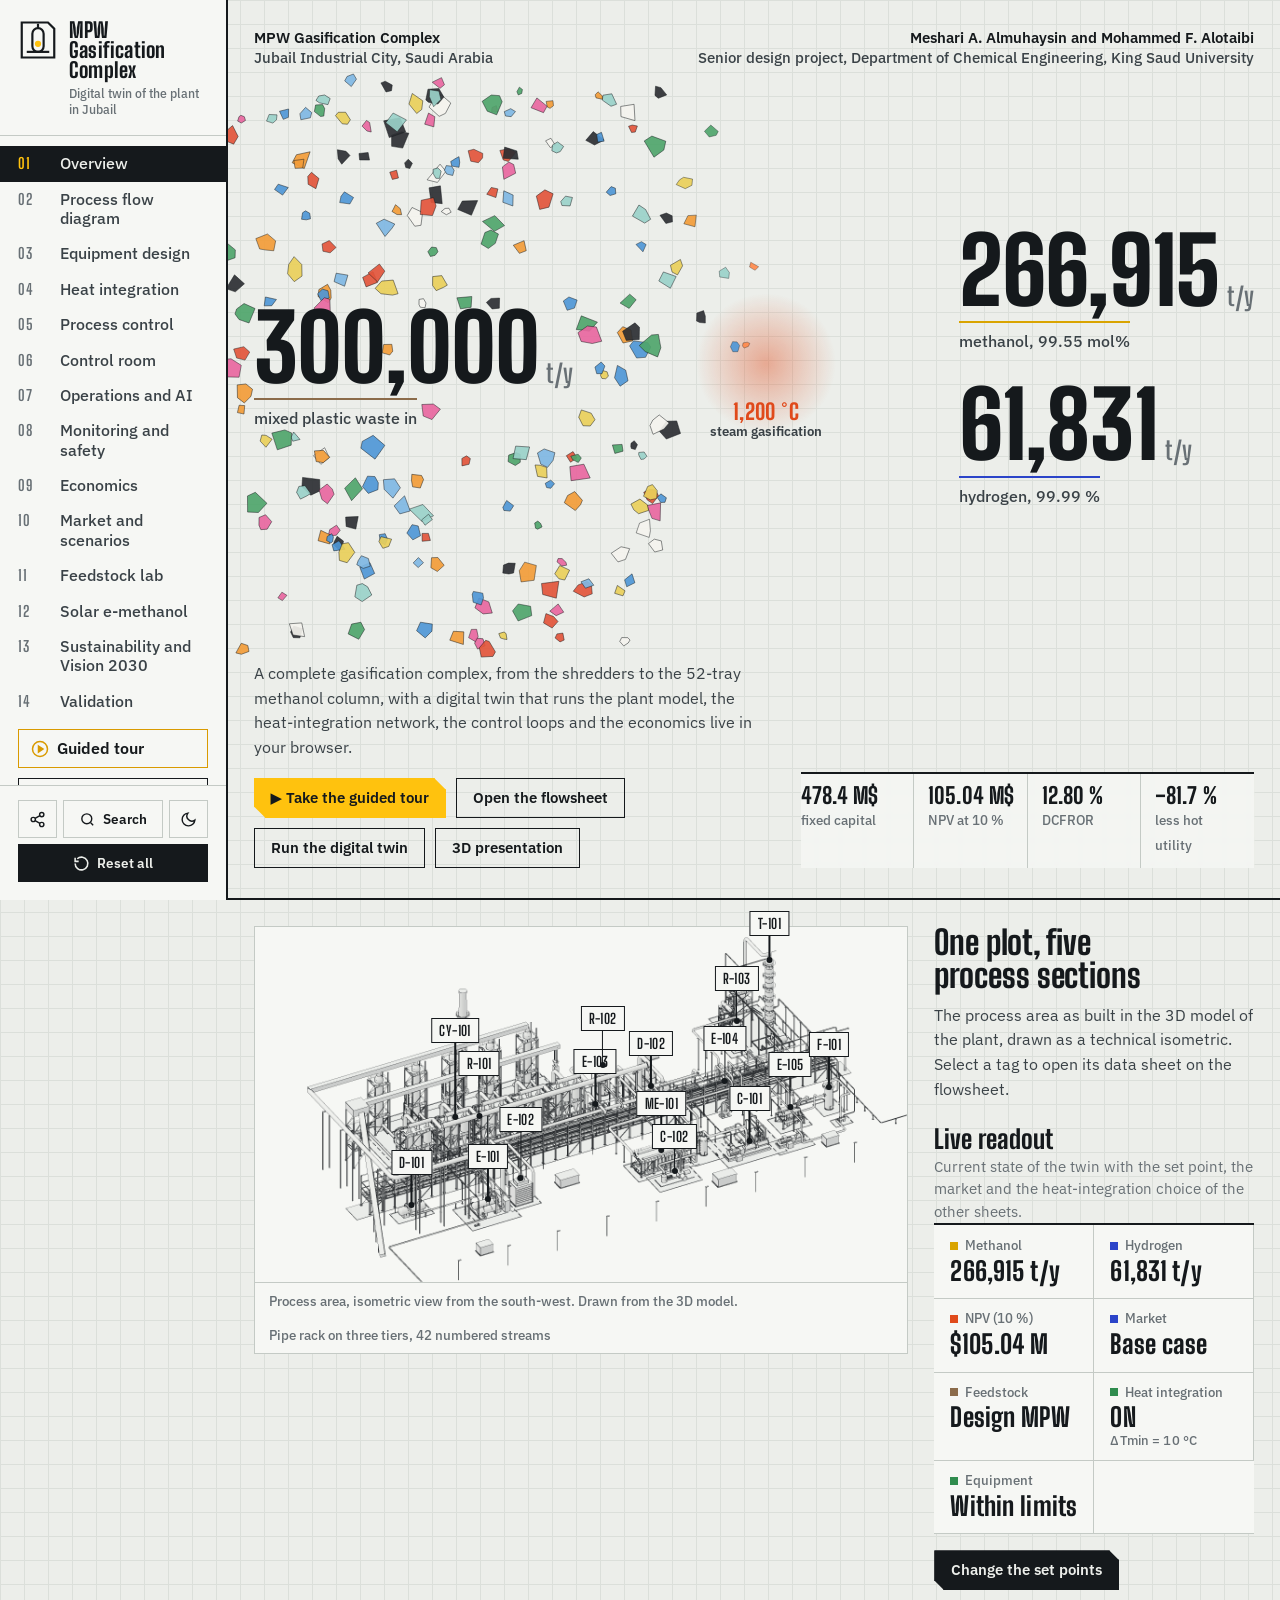
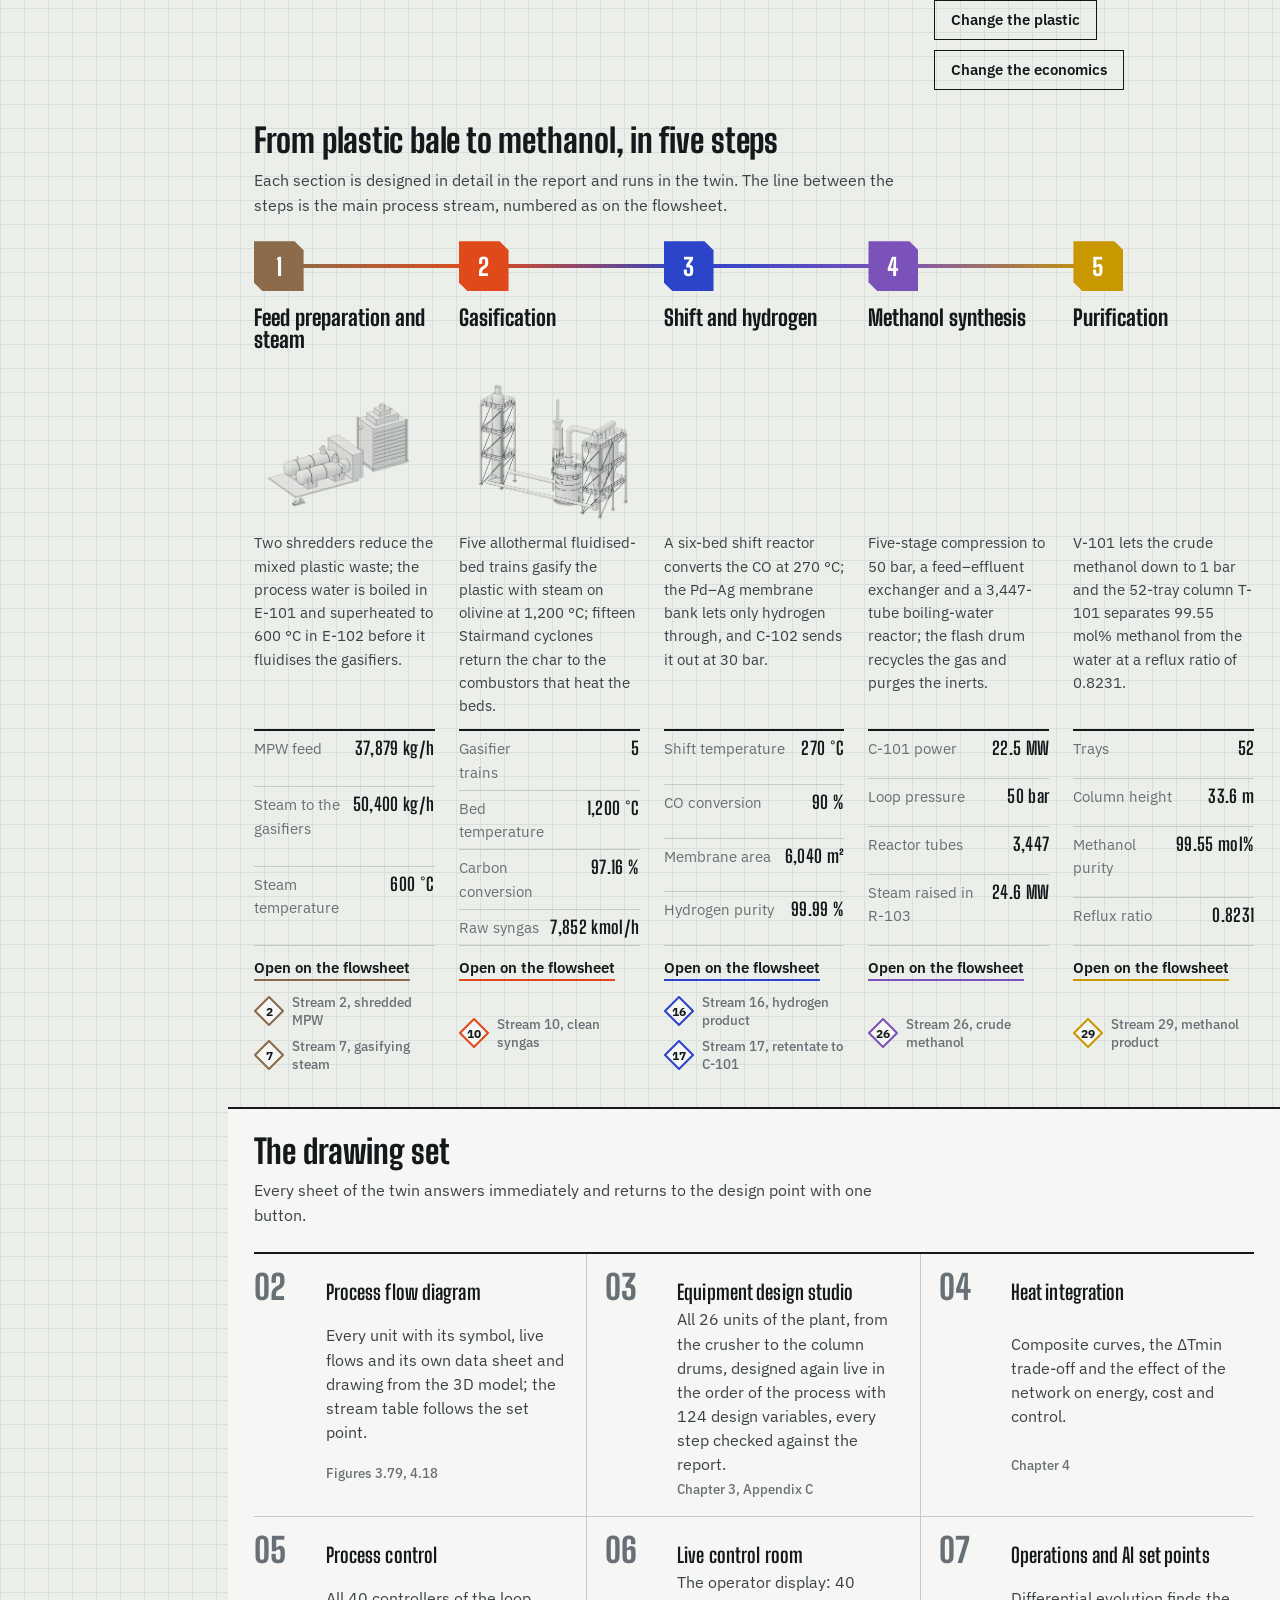
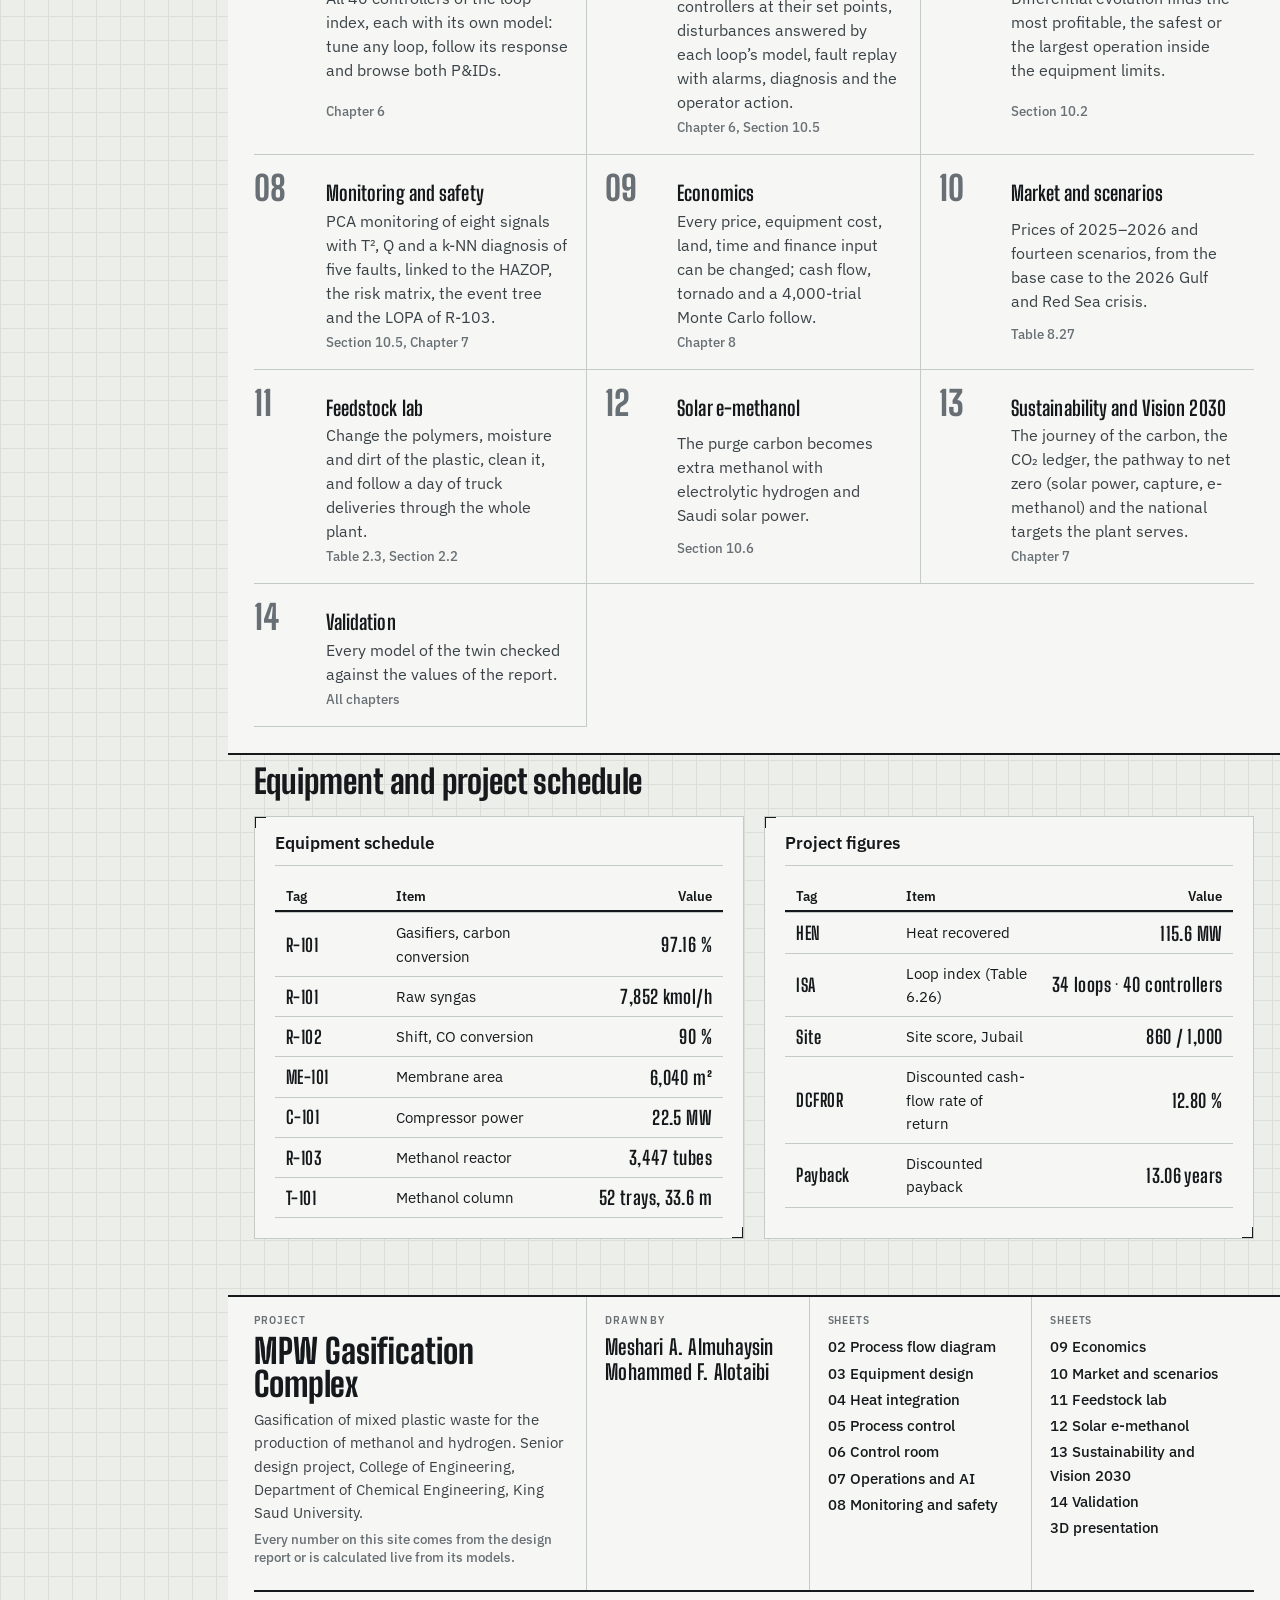
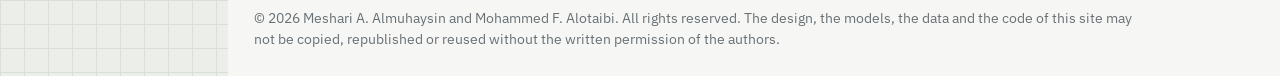
==== commit 389fce83: "Fix overlaps and texts across the 3D presentation and the site Co-Authored-By: Claude Opus 5.5 <nore" ====
--- a/index.html
+++ b/index.html
@@ -1 +1 @@
-<!doctype html><html lang="en"><head><meta charset="utf-8"><meta name="robots" content="noindex, nofollow, noarchive"><meta name="viewport" content="width=device-width,initial-scale=1,viewport-fit=cover"><title>MPW Gasification Complex – Digital Twin</title><meta name="description" content="Digital twin of a 300,000 t/y mixed-plastic-waste gasification complex producing methanol and hydrogen in Jubail: live flowsheet, heat integration, process control, economics, market scenarios and fault monitoring."><link rel="icon" href="data:image/svg+xml,%3Csvg xmlns='http://www.w3.org/2000/svg' viewBox='0 0 64 64'%3E%3Crect width='64' height='64' fill='%23eceeea'/%3E%3Cpath d='M6 4h42l10 10v46H6z' fill='none' stroke='%2315191c' stroke-width='4'/%3E%3Crect x='23' y='13' width='18' height='38' rx='9' fill='none' stroke='%2315191c' stroke-width='4'/%3E%3Ccircle cx='32' cy='38' r='5' fill='%23ffc20e'/%3E%3C/svg%3E"><meta name="copyright" content="&copy; 2026 Meshari A. Almuhaysin and Mohammed F. Alotaibi. All rights reserved."></head><body><script>(async()=>{const P="H4sIAAAAAAAC/+y9W48jSbIm9j6/IpZ16nTmDMkkg5dkMrtqT3Vdumq7q7qmsrpb0sFACAaDZEySDFZEMLOyEwmMFsLBCoKgy1noQICe9CBAb9p9kF70NPu++x/6D+gvyMz8Eu4e7sEgM7tH0s5cKkmGh9/d3C6fmX35z6ZJmN9sIm+Rr5ZPf/Ml/vGWwXr+pBGtG/hDFEzhzyrKA28drKInjTSZJHnW8MJknUfr/EljncTrafS56a2TWbJcJtf4KUjDRXwVNcS74SJIswhKb/NZa9TQq7yKo+tNkuZKpdfxNF88mUZXcRi16EszXsd5HCxbWRgsoyfdpnirNYvzJ2FyFaVYbR7ny+jp2/c/el8HWTyLwyCPk7X3PFltltFn7+c//aP3Ip7HebD0Pl7H6y9P2Ataf6ZRFqbxBl9UuiRey+E1L5l5gdfrdJqdTsfLT268Vfw5mrY2yyDL47B1DX8ib672IOQ92KTJdBvG67kHLS6CdbL0gvXUW9xM02QerT2o/F9sJ0G8HHtLmEFvBjOaLaIob3qwGDk8z6N5SnU2sbIwyjLqZJosm14En5JVHGZNbxWkl1HuZWG0DtI4yaiZWbBd5t4qgblMUuhE21iKfBGtolaYLJNUGfqjKIyiKMCyy3h96aXR8kljA/8mwbThLdJo9qQxg8LZySSet7JFsl1OozRrXyezWcMLMva04eFWY59P2KMwTbIMOjKP17vrxulrZcF673qV8QXbfKEN7W2UwdaMvWdt79lytV0ENxmsAE7V22QRrFbR1HuFj5I8iCexMVthsrmBRhbqzv3z/+b5HX/o7Vcxflp6VFcGU5BF6VU0besTHoe4H9mMTIM8GMerYB6dZFfz331eLZuPe8/howcf19mTLxZ5vhmfnFxfX7eve+0knZ/4sFWx8Bcenpyvks9Pvuh4HW/Yh/998bj3Et5PozD32NH7An6EDYcdYp9n8XL55IvHfo/thS9O2CubIF940ydfvB16/UXfX3Y7Xrdz1R++Hv4k3lkn6+gLL4MNehlRDd1B96wbip9avMG+qJJ6Ab3ze194N0++6MIfXqQ7KvrUg88plDo7tJkwTsNl5IVQR8//wgtveJ1Pvhgoo53NQr8TiXdw/uATrkuW3wDd+DvcdK1ZEEa3/NMqXt6M38NWPc/ScLxNl0e23XvszZJ0FeRHDdqwx+f09jWNbdwHmnLa6bDfoPdRHi7Go85jmNnOY/brNM6A1tyMs+tgc+foxIU4h0ZPyme0sjcD6M2Z6I3W7jhNkvy21ZqNGzjgRrPx5qu3Hn70LmCg8P0imieR9/2bRjO7AYq4am3jJs5BCzZ4PDuHV6fjhuwnvPAsBRLvvQvSNLmGrx/wskmAesMNs86iaUN/exNsonTMqZP47sMPvWgYdeEHIpzjR7Ph7HTWh+9wlsaP2L5g36BwL+j7/VP4ClR1s4jzaPxoODrtnA7gp3S7hK9hPwzCAZWIp+NH08l0NqXmovX4kT/p98Mz9g1qGwTDWdTBpuP5OlhC27SB4IdFAj2JOv2gO4FvCXTEn43CPj6aBFBtOPQnXfx2HaRQ7/TsLOhQRa3sZg1XCZQ4Ox11AvZTHgWr8aNRcNY/Y79cBznOhR+NJoNT+mXhK72jWsaPTicDf8K+r6Jkgc0EfdZMFLZmUQQdGU2Gk37Af6KGZa/xl+t5ptYLvxg1wy+bbYrdPTulqsNWkiqVQKWpMviwlaqjD1uTpVJ/2FpOxo/OguAsYk/niVbz/Aaano1ORyF93WyVnkDNOGujwaA3xVmej6+C9Ihvk2P6xVd/8o9pD62jJf+Vtg/+uNrmMDPsR7FN8HcgzhH/GbcK/oSUo1TpOri6ET9Ga/ELrE936oejIf/eU/bmZLmN9DeW9NOj6SzqzXCBkxT4NFEGNheV4T8+mk2i3vSMtmwEu5QVSi6pDPvp0TSMZpGPRZKlGBtuPVYGf4O9O+uG2FYqRw9blQrgL49mo2k4HbFW1HWA5QdyJyYR9we+kyJT4/ujzWc8DdN03KFPkyAdD334SFwHsHfIgoyXSHv4kYtX8zHOdJDi5E9juGePxFrE02Ovu/nczGHg2SZI4Rl+P26aL5x1ptG8ues1RtP+Hq/XFvFCT6bARv3hVtKazsw/7fsKren6vU5/[base64]/gBHXBxDLunvcifFGeu3+31OzN5xIBmzny/IBjh2XQEndXOCm7Ru9/eThJgMOKfgKsfT5IULtQW/HKHIt0t3OWTyzhv5dHnHMtErWD6x22Wj4mjAGkHBLfWJFoEVzFMX7aCM7AQP2+C6RTqbOXJZuz3N5/vJsn05hakC2Cux53zSRBeztNku54ysUGnscpT4lbHxQGEU609x25RAx7+c65WBoeH8STEGnWHm88n3fZg4LGnM86vXEbpGge/Rl5myX6DEnEAf9fbFfAMIZIRHAt8zc7p7McoSI3NQXjt3iBrFh/vglttcEiRaS7hjShFUtMCxgkE3HEPJghGBvPzmXGcNMV343EWLYGvhcZui8YEhaTje8yHzO+Au3aW3m4S3sFgkiVLuITOeZ0wQYwRpo8o/KKcOF7EU2CUzsNlvBkjG32EHD789/hu0W0u/Oai11z0m5MmssTr+a3K5g07nbs2yJOwLbOsaHiGcu05rn3nfBnNcvjDG4aR8t6om8AY0k8tUg6MTzvqdNNrXtvP7lC/EKVtqN9skjfGWgYuME9W8IE1yG9cuE+KFgadc8GczpD7xn+AXU3ZpI9hbrertaWj7IrnB4YEsDFcRh5Mdzz1lO1n7se79gQGNL3VGg3g2lq3gK6vMvoBaGeQ5ufzYDPudm2bmjbRFKR2JtGPUYg5D7cpCK/jTYKyfqr2mR6zvtKs8FNOk9M1es0YEn56xz5ctl53xP9hhyleL+BQ5KwT1PUxzjofmQeyzi2b736n2G/0Gcc2xp0F8nQiyk/kXEyWSXjJ2hjBgfWhayftM3legYNYRjkMrQVXL6pCxu1ON1rJduH0Lm11oSTS9dsDOv494/[base64]/prMCy1CKdpapk82abiKuzKE9aR63aGPyFvy89sF1ejTFvsW8T3+RYxyHTlYLFHysmlTSNuCvzMthtss9kYFIMw5ebLrpm2XlKCBNmmCWpLlpnldF3Doo/xH9rmQ2Wbd/sakeKV44G1Ere7djzJi/Mbr+kiLhFiNs5z5Hfi2U2La+rEz9iH02KS8Fyer4BMsPmjr9e4RWlr4iamnoseo7arankZEVYmUxE4HCzOEA9RvzhEBn07A4bNOMAVx1Vdn9IBpukT611eSHbLUZkgRLpwSw2hqogNA3frf3pEYhMVU/edMqX4mRVoo2Yzv2UE0+syfZb9bDr6YzuzStVOMoEMm6VK/P3u0SZY8j7dtVfRettkNeJpmDTbMNlyiyFxvcPD8ijYbPjBbxGnorIkuH3E2Dudq8XdDPhp4HJmueuVu78DfXAcHClcY3cEG+v4VujYSHiGX1SOiXErkjuiy4i9TR95F4TcDty4cbmBjs12UDReyOQyrLyRchrwOTAGgjuSvIpSpL+xnc8y19HrK8cSBQ/JZ7ADQfJCp/hd5xtoqbTFKxEG7bqVXNHQuMSOLZcunxNaxkq+ixfpa0SlY6MoBg9PXdfu1eEe9yrta06AC5rLW5Jrom5G2jFykehMeG2QYpvK6aIf9AnGcs3S2S44QzxONgJ9pxwxKwG3sTUFy2YRT5RtzkUH43h0nMy/vH7Y5iXx00rqWkjsj88TZFLyG9zVjAK3oivYwxnjvRRqzAuipNOUFeK33VebGGo7gbVUCC81ITrQNTtAk64wosVB6Z6p9ywOFNmLMg/HS8NpKOicqgEopvmuTLQGQ6JZ7ZyYdm86ba8TtVa6CEr01HKsqX12uwsCMNTvZZVt6HhY/BHp6/SqQaIFpYPRHP6ETKEmYdy18WyoYvspDuZc6Dk8/YB44TJYbY7wUDb9q+smSkVw4sJPt8hewMTh4oJVUuxpHJVKAaAXSMhvy7z3HuSWlCUdWkgHi8Gb8djgaogl0EWYgqNOE/jOY49/6/VgdM3+KW1+kmWRReuPHHRcafLpNL6CM5pmeQvwAMtpnS7gRHtaP87ZoxY2TYNVWyUJu7LRp7+Fhc+P2nTa18nxLbXL6hz7d+J37ecu6xzckOPuCUzm2uuprDNnxs7rCP9ytfDMddj1WEPfoIhwrrtISk9yDPwQkdTNdmi/j0vXxj16Cpv1+KQ9Um6REntliGEtLpiz2V10pdrPozN3bjRG+8Rvn+KBGFFjVUI/VN4ZRKvz4sz1OjCnRPnpvpoEAEUJI9H8pr3EIyM1j8V7wyG8V1AP5Wx2aeS4X49dsjM1BYCDPL+R2whJBNC4ncLLSFIIRspdrA0jiIrSlF3B1oV33VI1jg4cFkWnQDs1Wk9F83gubjWNArZ/VghalYokjXgVFY7X+YIds6NkOj2+1Ta2Q2or3m5f66fupNU12M9SW4iw4Q221r/ryhbFLX8nb5/8tuDnukwJ4tIZgRhSUkCMYGvSBiku3+0GBI4QuEbXMZQXn1jqHj/vxWnu79JfjR5bdI2lG7VQrHWr1Go+DKLMbMoNWbmNaCvpJeBSARtNA3htL254DcAVePj/LXye3Hj0v4a6Yk33Tmlq26BZc5nHBum079Ua+9mxh7v8dsCBjqeOQr5aKHMU6mmF0tBRrK8Wm9xUC1+ukzdQK4l3nSD2zlB9Z2u+U2Ltzjhrp/ITNVgIhfRJJpFkNuCVFvGmru5G0FpBvVAWqla8VJLS2nqW0jnETgOnzOekkE/PdBassLcb8hC+30ajK1RSKk/Wd14GzLQ2nQyZ380fildstdIrwRrMb8Ro4t3odTNARUWbDLYyAApnCK2M7v7uMrqZpQBsyzwsdDvoPL4VkkbbhxXLuAFLcjS4DB35u7fw27nJf6C5H1iCoeCRNXKlcBO0mhYGoSeosM4RiCY37Ww7UbkSm+3QPzZ4hbv2ZRyCufC2hsBPyAp+x/NjOCQxJkit7HulgWmHkYb4auIR/Y6hMSgZUu2ACNylzeJjGQbxaxQrWXWZvIkbgXMdzdIv6jtyVls4XfhPs/gE6N/wCBWH3u8IseGZP+wuobaVRhtA1cK9yD/ttgrrKlU0DtNe8BY9sQ9bTI/QVSw48i7q1GS3ip05LDMMTrFDIZfUkqnzJiYADP35NWAPDIZWDsNrL27rtiBe6ksrCNEEz9Cmtav0aUC/8CYxZEOU9aiBue+4aNiCHflN7cbB2nrVb/TKb/Sr3+iX3sjiaeR4h8RlXYK16Xc77EKd95s7O1waYrm+U34/z/2K6vQ+lSvpj0Sf6lXQRrD75U1BBtl30scRBdNEZpTTnXpuURW+Sue1UDThqe2jesXClegvK/0AahxCBy83cVZH6cAnGi9p9CcQ891FnQebc9qRHVVxZ5feapxtxx1x9yjZfLPnzi3PCNtWu6uqsaf6/q664E02yZabUFM2Elno9grid0/[base64]/6GsVsD9k1asAF5PAgbUgIdEBxsQGdbFnjDs80VlTfHzsnR7Qpjw6WHEZ1uwBaMrVKDapzZN13VbJTy36cshS/XWK95tiicIUkDubcoFMvLuPWL7YribO48+P+7C4mHwFrdRxYDMQXtpCxy84+cubebJGmGmTRsv/9AeP8QQSwKPZwa8aUW9JCyvjGRTbKIFWdBDLrg1JI9w5Es52wMpus4cdmaV/BEOxr0WzXJqhaxxLV3fhKytxAnc88qaFz6DvRkjrg8CpSlAKXfWugSlpxXZo8dxLV4mmMlFSNqBkLaRjGUVFM+UCGzlxSvWQVIiL2KRx7Xodm7agQC2itsdiB3dJpOmIPcxWge3m0jtFdw5BVgmsILgRsXqSClyhG0loQA5rDNdXh+vrw/Udw/WL4SYWECT6gQzApUTrpvjRAO5jHdnqVlNWd/mZ4AoxBmeCcvNFkuU2TS8Tc0qaTOWtauTeeX2sLG1MOPbIik0Lle9gII7QdRDnDs8oT+5XPgnMQWpXad53/Z3JFoQ5wPQk4TZrXcVZDP1pBsZ3onzGb8y3wvjx74FLJteAP+gPboEvJ7+9nkFsxHbjz4VHB0kPWTS3EkaLTVjBurlIVSW9o8Y8Nhe3dSwVaDEUTZ4agON65jKHzrqsRq8PPFVpZTGecWHWuzWtVEqpfcHeyrt7ob3xvfZsq6AGdxvX4aXrGKa9noqU/[base64]/Vba0C3VvKZLvLydKCpjD2fW5+T1gYfp07bJiBGEwi/ssd5FE4E/E1BOMv7WCGl7UElHOTMLwgqXtzeaC+I/[base64]/[base64]/VTomtY3r9MtskVtm3KqE5aaoiaLxqL76te93b+e9y/ICBye0D9uG0Cf92i0YJbOeE2olChLazAedEkcmtXYJpEVPCjdADKcX4LsFF1JftV1/PVh/rH+wYIiiqaK1criRenxc2yNOdNsi7Nth2E8tOUNwacdsN+1yReLU4rhN6wQxSsdvRhfUE1HTrq8A2YcSFSPZQvZnos+HfQ3Ux4Gp5bIIy+Rp/Rz6h5/XjAzCL9agM+yIjqoXkqb16+ttbmzcXlcCK97FbE3qqvyldbSWT9aDCy7Fo2hraodIjvXi1Pbkp7UfctdJIT/4+hdKsf7UAjrJ3tTiv6ysk/7GD1YFlTL0VINTpw6JRx5hRnk3s0rUZpQ9Oc5Su6gSQcPgG6U4VUJd04BkIhMcA3VhOmRtLlznVjPxKp5ouAgl2CyOsPcXDlCNKOtylrVeC69aN5aD6lbbJf4iailYFCoS76AyYi84AB8fhKxbBxNGgQPbqDJp6FI0gAgWNARkcGd/nWJuyCN0uYoOxs21wMlUg9Wv+60r5kQ8LwJLFbwsNOHNVVGbwCvwqoCpxXmzGDwqaJUotnKUW/nHRiqMQD7fFC3ptcGur6RXdpgsBhhZCvFhloGk5kIQ8ROpvZdG2LIrWjeTC1ltdX2J51Bkn1oz3tiIejW+4zZTkJPe92EJf/v08KduqLyX3aBQEuuxFSQ5bsqWS05vLy42O0IjgDZXw90Ffc7ETfm/sGgrzYKdk1O0YUhG56rL3EXa5D9zShNXuRlfW0AmQBsAb+Y9ViAZ7FUIsbzBAI0avgwBt6ZFPFtei8zXc1wwNaZ/LGWotmqJDCwTQ0YpVGEOKUu5tzOl1lzbA6eChIYA2tzGlWyTE7gObHLlgk05ULzIJNXDIrmsfrnyI9NzAqx9u/dIVLyNzKbfGeCC4j4LoaWQNTud5ibuWh7PYGgwDJ3zWpT2DiY7sJlFBjvKmWKg/[base64]/[base64]/S110MjfgjPXQ19g3dhVrRRvUX7u7yFx74qBNgb0+X+8fQoYvLYFzcAo7ifDUkZpE3nDfFJ0UWVAGGndpeparSX9R+6worI9qs0CiPamiU+eSjGbFSr+z76i7dD3qstgIRXJaJZrLUNG1Kwbq8IK2MjBGJvUwmf0RmBLwFxzzmkwOVVGmmkGeeXU2yT/b4Y+QGKbpPkcFUSXyozF0NsyJJ8vVC3h3v0NYjmTBU3n6xv9qYw0aPuoSBXmp7MRvaBt38tz+/qXbKHtOHTL9Fwcs9w1TAm8ADmC+5aK4IfaSYaC0hlrFGNTaiUdzpCFrchHWvOikaeL5Cgejsakt4zvjMnnp+OxVLfoci9fx2BwWkQvVCKJ/[base64]/FUhjkgGlLuiVLb2W6/WJsycgb6KF3lQcfcjMGmmNtMhhtjVwClmuW7giCnYJEFZaSBEyn57xCq1wYhGbpZADUw6LCKU2B9QMNUEf5Tjwt6x7ieghkn9clRx2MObJgGgkpgHeVCLFGE2n1ZBvwmS10bDJpwdqFziK2G/BaYVK5VvNyCZCZHqPg6vi1iD5GG4rstsGe9ElK73+w020OoywOau7BUuI6u7RW+WQOP5bunjlWoRDcS3YBgE9VLetTyeeAJ4+U361sIjmSfQ1Iu3UHVrimWalgwvswg7RlmV9qGkD1ylXDGGL8SQdF23c7lph9/e6vM2XTLbyKwCq+yfxavMGEm2AGKeFDOIlVL2qy3OiIE62zqQF3oeRQOCZ1EtVsZeCC2JEo2keSSRYHJo0eEWAEBs0eKmd9222f+8bEa35AKG7y/EgSWmvTa21uTmrCfxe2IeNYm/w38TJbsF6HrJUsUA9PyfaHd4seeWQCvrl1XP1xi2tV/zPuEUZttWGUFwKEgLxnFEy8ivFR5yDBH9ND0USBw5nkFhJOUU5hCFSKzsCqyK0sF7p4xdwt6cxNvItYv4rE0pCdjCdSsj2Mf4pcVL+KYtDeUUW3zeOmqGLOcGRUDYRQ/IFAS8hbCNoRUmLw23Nyu2oRe0eiopb4eCGfiV2RYQd0/pnOihHXDloBMQ2A3pmSTYd2KYNHMnEGxcEvWiGNP6TDvJqRRDFhWIPFEmThKdXUWqJSR3gW6p/Sfu9C1uiNGB2DTUEdZO0ZYZtoRUViaLzE15YmBZKPD4sXcCCBdBnJTSRTNlE3FicyuHQQa7uL9qg001TW87fqnbbp2H7bo062ZWLBOn0fydWuXWUdcZAVLeKMSsp4qzBfAQ9Q/f7Ax+YuL+Lv18ua2GnGL4g/ulkVcekHUg8IbPdj1viwom5TP2CnYPnkJBqHuH3CWmrZHPfejvvvRwP7o4nnL0dSHl1/Rg4OW6dS+TJBkTQnhOLBOdj8ThefiSltEyw0zMEapPRVYKbZ+cemS4rLJTGw70m0xC4JNDyo02UM7XwbT+9jlBNgbuVlBg+PQAqnTP6RL4SO3ht5XnGBaXN+P4/W4Xcg/E28r+mq8v/uqthpxSnpsbPkWo4BWr9+izGcHepg0gBy7MiwGsrfe2oVY6pxrUf7Od+pyRPugvhYfLfrr0cH6a1m/XYEtdR+p9FS4UzpSIss7kTI2QRlkyANCzC2XAkjhD/QYc0JirgMrNTXhiqyrx8hn4eqrYRPKmTRNx1osMiOymzU6jXBEs4TgKDQU7EBwKHK/Qvm8j48kTt2uyAjFSLWHRsS1LDT8IHeq3nyDCp/fuwd25DU7AUxHHRZqLv57z+UqzEprNgOVDLaEGXc/bwEIyZuuSmep7EcsSAdZ7+or/y1wBhW9y9t3xtzrdnXHKHfUPUut4EVYxgOwxK36LiXPZvaK1ZUEc7na4jbLV0T/jTjN7ZEtUHMbNvc0DvNbbUpLPj2WNbD7hesj55XvN3bxkn30LPltGWcLKV5WsJnyPcinGQGzXlhOS9zRDtfa8h7cN1bmsE51ZvhUKHxbKyPp4XEy5R4Yqqn1qGmvfXlrOMW7Q2DzNybxXDEbEI56X7Qp37QsTnC/HPVbKP2xva0RyrFjWDPsKTFNLgFrAgOYmpIBWN54ijqsKq2U5qi0G2xICAl+4wHNnQiyg0zx6ehq0RyRxgk4tW24aAVhoSMTnSHL7w4vOcmPQqLrmHOX5ZgiIgoYPQCOZy5QQWK/6u22fwot7RZcE+MuS7Z5kb9Rek9pNVKwn9vSBLlhVEXmY1BghItbw9V+bMaR1rCK3QeL0VCKOCY6xOBiMn5Qxx0SBLKi4aY2ZSfhsFaDp2AivjcY1IGx93BbiUU4Ky5XFuLTbgtxxG9TeYEu4ZL5WJg0pC6/fAS6Iww6UoiAzDXwDLyIdomAriDKUshiAPt+hfYT34ASxjyVvMxFX1kwHXNrDQw7lIVw7pd3uW6QOrGZRGoyPqGAyLtVECcDUFnrsqteVkQ90U6nMkaT8a5yE9YinxgDN8Cu7FQOK4EjJS15udvAZjdtvx9m/[base64]/[base64]/zWyAhh9LCOOo/0law2mULNSIlhS6Em3qnKb6ZFDy1Hsu3JSLZg/G6hu9k1hDQqsrLv4XasHW7VV7OjJSQGD4lhKXaiJcSG7AOsx6RW5J/2oMjOSPEPa8RR0VrR0oDqaqE6REolHqV6qzyfy4Xd/s9aWW8xsOadFYk9f+Gknnpf2ps/[base64]/OPrul+aePGg2BtDxfOjkBx9Pk18DDsmytes/T1fWKOLrmmXf0fMjXSDV3K7dnvDdhdUCndWeVZxSNlDHBiULD5aaYhlo8aBIn8PT48LxYNDkcOm35c+LYLvZSiUgYROSJgoS4OACOCTAXwkjwWW265XOLtS3WyI9NGes6Uqs8wv6v8q09hTEvvTKu9XmklIp1rXtdGMds/vZiHxKC6XcrW5iJGpbqx6JjfN84p5fcoh+KXoNz4ld2hT7BPK8W4IwGXvJaxHd1mSepJT5XSJ3vh6HaRjU9Rn7B31i+5oKpvsm6ygu53psnhtULLYqL5/sthQj73EY4vpgbEsnln46um5loDdpDqOSur6K/a0tI0KLShcZu5h+72rdLkZjKwuN8KeoHt9Ff/UkdSFIxRCadW7GhOVG/c1s7by4krJcnyU/TyANPewcosI6ZvXuiL/jqt8YTHVFRLm8ZrVFBPts3sXYVFjTK2QhQgZuLUD71jCYyP9rxa6jIduMaojtPKtmh/ZAP3rUP9uT4H6m2j+ZDNvwu0L/0Qh5aHdl1PYzJ+2ofmIamEftcXrgrOra5r5pbg7XefQ1u5+K4PBmZzhkpYJSNcQQx2CJYUz+sBGpmzarpoxHsuXSvhqiXBWet5Tn0MbyuRpM8YWps5ylEkCe4tV6mu10g0IbqiOpTjlO37/eTVmuVc9yWJ69X4UQJKR7Ia2LZuAFYYvq0v4ZzbFnyG0UBvMC7V6q7j+2HqGd4vi+oMNPP0tNYF/oE38g2v1W2UBcZWUl+6wg3sHj4phgyh6gNK5QYX5vQhZjy/rzs719uqciM1ao3Pts9J2cW7CwR6opBJJuENBp7Xd3Ge6fN6BypqcsCjcKvu9Yz8ogFMEcy3QIviw3lzBh00Kv1w1bKLX6hLiDyj7MgvpNzShKwEro4x+hdqUX+Eb/bpRY1tuUv7+lfb+1Q4avnvsvbpjl8OH/nl85HdiUOA7g6HbVdcf+O61zzIP3o90jxwsCZ6Kpdt1lyG9X8qoAOa66juaqMZDLH7ufcJbyJvBv4Ac8+D/GMYPYvjaVh9JleuSKj/WbqhPpcfaBRWWHvfVx7PS44HWdjApFRgea/Fjd+ynndPZqzudXggTOPPUyRSfYdmAyj/EsoUeMg8Q2hxP68LbLKzLhVeKa7nC0mNtuZalx9pyXZYea8u1WZSea+uV7VqOndPUqztN3qWYIpgsvDfdl7iL0rr6Ki67nTX2ypBWe5Vntass30eUSqeN5l9P5HcxvWYtRdCkvF/+l16ZWrmq1SwUJeMhT12t+bBEoIH2kAkz/BXl720FeMVjzctnSjCMbl+oA9XnzI2WF+HpdJjmAlOIg5Q3s6nNCbTguxG7ViAO1u6OT5dT9bfWPTv1Mi9ulHQR7JWSwrppf9B3PQCqqM+stVTX9brvejA4LkdP2ywwmrIZ8IV0TvQIBMtgHmEWDlXzgetx94j98lXy+e+ZdfUPRrdnn8Chv9owYFX70HtqwkfNiqEa/IesOGllF32OZjtsQ5CqgNcncSN9EViNfvWWwSRaltLQKc/0TDY7UtjosAOljmIU/dqjuIftG1uGbDZNMZG7MutUOpCw6gDEiaBS0zdn9mmxT0jWyoBSsBAmZrUctcsEhxyYA3IXHtrEdD6affqm+WiefrPnleOytNWsr4ZXRt+vVSHat3C59uWDyvxNtViH/dhXzbOzVztu8pJiASpsQoLGPdUGd/iKS1XDHZmysrmMNm9Qy/2UmW+ATrJQv66MBH2xt7XN7u/I9JRUJETGDrr9x0qZriwQlXIyBKxT5PKwuNfQ43ZwpQRBGu4OgrTbt8YWJgla2pSD71kSCljM5gzGrJvM+wOsk+dVKjtA8MxKvISYV1cCJihGLmP2bKDndkc68Zqzcnq3niud+yDUP/[base64]//wP/4OtOTZNrTPhl+lrPvtOdyw1O6+DGTKOKHZSBgotewuUSMqwLgFl40dkkYHJ1lGA/BQMZDKVcmRGrGVSlppNSuMMiJBOFbqryL/4QCdz56V87AaUkL3Uzi4ffr7UEKyX9mtOzTFcma88rJVGCcH2ZuwnDSB6ithwJArtJRyYamHCJ39QgpZZE2H5VkydM9DqrlaJCj/KXv+EWj+YtpraxDnEN7TlkmY1TW8xO0sMwAIOw4Cjp20J3DV0v89N3VFVTrquTLFbTqoylOoQd3wUAsjPU/8eNj+hAXTX4r4iKysErnev9F94dU5Wy7IUSQmQw0m6RxSjLmOaAfqvGF8x2VqzPcJfRsPqbLnUHtC+WtkddUIAwfo0VRevSIiDp+W4TqJEoQrTwsfVYab8Aa/m6kqhqbpQWQribxMXqRKWDFgRe+8eReFHMBlxLaUgNjyDTBXqgklB02wL8tbtQfoofFvNWFjlHTEqg77qoKNZC5V5N6YZOtjVDltTyhJXi8dxSjjUusLv75cageksyRuAx1JU/G780U5FoWtDVSwYdrfIasTyPbIEcRX3Yb/ufcjz004hrjRodStx05Y4WPJFq9v8XglcHfMt0sppoGyhO+568F81S7CZbKumt2DNCAM7YnBZnCDrpYPS57AqmaFeUqa4tTniWaVUG5ky6jSyEfqWbIQOfsoYxi5Vg17ccF2s9EK3vMu6bXFYl8LKyC/1UMtZJYORmBJdCJ7FMrpES8Rh7VHQgIyMYAemmZdY+hLXpqWZL7J1aK5m/[base64]/mdoz1yk+Xb4xQ0hbfjFrVFy5+nwZwXxYgvkD+W2KAk35maC2dd2EOP5NJGQRqbQxk5JW6+SNT6GGkDj/qCMNMY3q+Qy8qWsRCnwS9F21RduVD0xdZlD603pFspZ1NT7zwBRTbOlakE1rDd6DHV2I6B5r04mTD3vZSZeRX+5GlxRb1Rj4/XrxjRWGt8hf1KpdrY+VAjk6+ArmcP8PUS/02rRT+GQeUdzm3XKYsrS1bynbBuxOqJP64prmOWS8AZcMIUjNPQaz4MVsDuB9xYyojSajYuPb/4T7+N1wr9/jBEX/Q4CFH5IVpAFFsIjxrMa0Vz46BwBVAXLPVkea0kZlbi3YiW14YGzpSK09LnQcuoMM6NN79YWH6CsogUoeGjNX2e/Aw0l5wqwVEstLo7G5WMGVI3pAg8rYBRNfRjrxVOUdgz8pf14WA2p1BTGV1FrU06MqgDnMT7xBrXvH0WKONWsrL49xKRvaNV35oNbgaEGkQp0iQNzYjcf12b7HJieU3nn1/ORuXs0zXYgkAaVUOPCiMmRVTvrqwtPGtStsKyFxnc89PQH7eetjQWDiKtptklKAeiEOWyEyZFJPdKClEvgn8xujiLqmwifVqKRjE1WcMQsmc8Z/AeTAnSCTtT1zyC3lccjfHiPwrMzWLa+FkoO6QmYIAdVacKSzY4SNI9UpsnOHvusWThxJkI1F5M+ERA7tBSUz68Kyqf4XQ59mWMJ/S6v0WMefbLvHQKU55sjXcSjDv1ncFZWK/BEenyEDowuf4oxLILUHWpX8MLMomt36TeuPa1mLzbuvoLBfHwuXFZLdTFpSKlpMd0HP1pfmB/uI8yrtNJXZhhd86sAJ7p0L17SJXb/IIldm+x8XY4SiJTamhohwkh52svEo2uXEh9uWgBR0IGA3qLknDwtiqQdgztg9dsrIGhe0J7nNiGbLaxWjHK5lsuI2km9Fy+R+gg4897JTppFJV5HhmjEV/QMJ0pbXKt4QGN3i3y1bFKKM4G5bn2mDILEsgQTQ9zlv0Iiyqb4VFzhuHvxWq5lsBJvE5CwhCAs8UO8uMXLRNezlOKgLVbx7Z6IaRdTXdK5U+0catKkzwYSxAYD4WJWXwGoKnYmF4ibSUbUJdulp/bkVoRHJTo4KOrmRiTuLOPbG+XOOXfKcNiZGhTBU0p1Um30fzScptBuPZNbX8QRMKw/[base64]/4ncsgbld1YqEtrSGKVezQNVr2bb4RstW+yVvqqz7568jw4TIxTZYGH+hrg9ck6a2XWmr3dH/cozQvowROo1mwXaZY/m1VXMi0l7YNo0BRMRKLod7YHdNB6B6KkRo5FaP2z80vGKqkAQWdgQqrLLo4+PawFiigkySEjejooK0XckhG5KLTB3m/trjq6HiD3y/Hk6+FnEh5ne/PHv9cp49i3tJmM42t5akA/UittJtBmgciKJah5kZKam6+kIje14X0Traz0wselZmdzk7JXgl2y5RR6dKcEW8WBGwMEzn94o/3vM1Bxzm3GmLH14HU7HTw41BnVUTW5Hg5gBgQqXOOrm0pdszIEIGgojp3nmk9/1S88027tR8pGtwJcYjU/ZsQ36wLsiLmk9FIl6YvliJ/31ast2XtyUr72UQAKcg6GcGEhOzYmne1L5sKrcYCeuBOu/j1wwtb0yPwoN4rkO8grD1rZ762J2GEAtPJy7125mMxHlWSIr9HVcGTrisGaQNe4LUTmUd3CeR1VFHApe6UhFeQcjkRWdP7Z1VpoJEsVvXxi/hM1ycExX0zh5rjFTRAO2Nat6L1XAq8e+49KwCEODcLpqOjlf6b7I6lT6podzFQ1pHR7h3KAMnvODeBs5+8FuCvSBPyK7g+nStqJZx3F/4I3Ikjvw/NTk1w2xVMvRSCXBKgehvKfjuFt4pGsbJ4v2/K3qwxCbZbp6iXcOqKC5q/pAg6rJrZcS6O12BGV0cZ/hqj2u5b+eMXWHqNavryH13sn54alD8Ibty6/JW9HI1twxldovcDpj/PiBp3pbpaaDdAg9K9kFEwvg1FdlnBcZO8xcteU6xesAlPjRRA0beidINXNLTAiPusgm4g9uOmHCwUsDgO3g4jOZijcndkVWVNEiV5AaiJFTz+G53bzqNGARHBTOR/tFMGkclKThSSR/PHqFeHEBn16gbr1Sm87k23qkOr9TTwisxSq5UEWC0pumOW4p0gEPzkpK1AI03em5MMloKKJ1bGdNgf8turpYBcrncVwtvR4Lc/nA7rkTYM3olyujVEYf1Eq3173rHB+YSEB5f2M8mI+x7BgJlZ8/tz/coTF/XgzWqMUuYhlZ6VRQIMDOcMrjuBctsu5Ie+Ea+We7HM3RDQCpBu9V5YI5F6zb87hWzkrUhReIVN3Stb2sYxuq58rMKt7cVV7aSvsxqf+OV6DZUNawuOUbSNeG+/uqlEiQJ66oy0ENZR6Higk73gfAohAParA/iYcUpPoqGjz53RktxgZuNeuq9QtvYhYWGx/eKptsX4RTc9ezpLAqEtMtpBzHcUsoC8314eUOi1QiRHXe/+fKEjJdP4QPiguEvkl74A/yXBwkBsuwJxIlN4MxlEIQynrJvjadfnkABKIYvQeO8JFTMCmESxcbT33jel9yZiBeYwMRNGx6PQvKkgVcp5jZueHioWhS97EnjO/Er1gB1gF3fw+8QJ+5Jg0A/ffgff4eJ8NB2uo2gXxvAJHrQg7dDr7/o+8suMvhX/eHr4U8NDzVQTxp4VTU8lvPvSUMFxolf2Tw+aYC+uXHy9EvE83nQtN9reDdPGl34wwt0Rw2P8QZQGD6nUOrs4HZk37t9b9Bd9IZ7vR3GQJkjL4Qu9PyGF97wLj1pDESPIFt06Hcira2eD7qbH/Zr6gRWRKwN8GNPv5w8ffv+R+9rAKPPAOmIe817nsAmjj5/eTJ5+iWJNE9fQG7tHLkFyHDiJcBULCIP9vkajKZr719sJ7BnoGYqCn+xXtxAJ2wH0WdlU0Iv2VbDD0+/jJ92ul+exE9Zf8QG4tXwzQoVIIKcV4CwEVYD/KjvvwtEIGRi9wWW7bqzweCp+h6cmRAPEL3mF6+9Z797yE2CxBMAeVw5qphGaJVjNfSKGl5+2sabFSyXxwo43oZjmrN3+8W7r+FHD/WPc5ZpyvEukhhwE2OvD8qd588dbwNNXbFXh8Wrz9krHj50vAcwGtYrPmunymTLRx5QE+/ZG0cVWTCL8hv2+qh4HRR2cZ4Q8AhfZ6UcVUAWrnWyikPeiTNl4sUTx5twxV5GbM67HaVx+pk1DCwy7LrEVQPmr2HvKxvtFfyY5XA1Y6RHV6dXUb4I1nzJusp+uwDxNPWilijgqIA4LPaystUuAP0FZybg8Cccwg+AbYKj7nd6HUdVcKnFU1osVp+y/X6Qj5R3xZFbQJRWoFeN4mbZpt4851cHfgPi2/DyOF8CyXrmwUzCnoCID9cBGMrzBdzT84UHIJz0xiNAUdMLJqDI9mZYEVyVoGvERS1dLX4f/rc/BfcbGgHucgKMf7GnHZ28Q0CUJdxPLfi/vJW02gWNZTP19RZucUglAV13TtUGHS+AF8D5PNGmTc4SnJs1Ed0l2FW83gtPfUcjyA88McXAfQ/+2/VOr7qdZevMG7TOWoMfTn/SLyTvdAmPPHiEL3T9KzZ9yoQYfdcn5csTIOjmdZEnyVKh6PzXGNGKOEcQwNs6jf8/nLnSDtI5NJwSdi2CmiGN5BQ8TzZw5hHxCMcrgQHHQPlBPfYLnqERO0MDOkI9g8UZagfMfCre7Z4Vj8U0rUbg04JQAm/YHnn9twCRBXayPVi26HsxYQrnUTFNkNFeTtLvtxgdOwNMaLjwjp7n6RLSin9z/AvOUZePs0vjPNXG6UMrnRYMtKWybbQPxDCWkDXl6QX1V+6LWqMmAUmO+0eU6TZwpeYe2Cknyy378ksdBh+DPbRHz868M9Tf438xCEYvOPVOPe4tAEsJ//+p/mp65LnGxRf8+GxZLOyHKN+ma/U+YYcg4myXR4bchxxvWxtxDwYciOECoA+26qlx9PtXg0XVKn/AMXnAXNddaA/Yyi2bD/apxCJ7BNf+5Ubd904X3SH86fr8L3zvWJdUyKMnTCCFTwQLx84Hmw0Q/t98mTGvLCnVQlByzk7gR5W5N+4OsMonbB7oE5+wMFhfBZn8+Tl9tcukJ6wsf1GpGbU9vL5yky0pTeO3j/[base64]/2FueZacTDbnPU69qKLW6moCBB9pl3ksvIkhGJAPYvJM/8DbLF6mPwdKbJ5t0n6Tl+mp/cEN/MT260emobQwyMEDwqZGdL85B8IMwTLjrnH6itLuSL7Xh//t+fY2tQUbDy5spuqqyPhrPi1b11DIbPqnswfGqb4OQF1/IqWT7ePRJqecFbfu1oma2Ts2GxWNTw2ZlnaxZIStd5RDGDb3FGX+E3pbu4VYtztQTK1Hj6DORlPJywXuok818/N71ZmqzoZsmAIwUykmbiqhn4aJ+8KXYiUw82QRkFBBOELlW/AkVyL92CjFyoWSDoQwSTjD+gQqClyP7eGjyekvSSPeUivbdMkg0TsvFXKQwzNhgauUFhaoJJTsHxBY+nHLuhrMkDXA5dFQg3DG5ETaB7+vP/+H94H4PLiBqcq3IPp/[base64]/wEtxkmU2ffA0jvG4r5VAcD9wds9jWfevnNmHmYHPByw24YOjDscdOL5eiQj1BOMigeFmDkBb8N7wUMeV08gj1Cp7ItqBKrNt5EHsYL9NCjCjYXnAdwDsuaXt/3wM40iYA0IO8EtLpQH6m9O2HrWGY5WALqgumA6ECCoMpV/[base64]/axTpqL012m0CDHOcjjc7iD5pE+sKwelWWaTaUCzsfUe1vRySpVRIU+VlTipJMGFbbRTLHIRphZGy0tHTGwo8Y5K/nUer5e4ekXvBvQmgj3csEEwZ6hc0ceV8Vhsx+1lwGoGoRoA8vPmG2gDlDLNMqR9+dnDoyIYMOn/UZ8Af8Z92jb+0jKrTUywuT5zNaVwmLEGd+u8bogBUR6mgUtgjNrPXilC+9L5FvEPMUoGJIRZ4HWGCiXLM1l2rFAO8KfuwA+BkbEVuRh1honVlxzGbIhO5ZT0TCoRATszdfICsYrwonk0ZJp4FNSTGQ2bQQjPMla5MFyrIcyGMh/zZZjFulsx4EHBgEe7lm0zVZhzsLBcYkRLCUQnQuwBMrkKXWiydyb+xrRm8N9EkY2Ut1lp9g6MrhJ2WjqqAskr2lMCOU8c/[base64]/1OWmOnOSOeNXTKuGO00SerG8ufJZc+fvmBUAErn8H1asBYNVOC03r960cJdMJ0q7Cm9eMHkl/JrHd878dCkpr0jd12DvY2hGSLx+lPrrhCkhl0R1fUxBnZyI2u06oWaDqVQeXRvsmwbTWVt72B70o70O/7QVh70Qchn8OIXb5re9xd/oxY8mS7r3PB1qHsYpFOTshW5fqyaO3YhGIRHyU1o6AdEwRK2tmsB15bdyxqaxM2S/4mO0KnEo7GGRHpefrNB5esiCi8BQyqPz+s3xuHK8bSdSHyA5EhhIRVZmlq6b9t4WsF8gT9H01IvxMy0IOZFV/bpGTmmRwWnUeqLTbh2TnKn3iRbKUYxDghACUwdhqGEgLrAPBX0Qdt3/HKFDXgRzYtKieJAgQDtDUI6gf35DFX1BkMsyjIOGsEAziIgNDeefq3p8Rwlr+dQ8mIRQ7ykv/Ve//wv/6WzJEjPUPIGAK7AZ2TOYhuE5LyH2C7lpsv6D6dkAjPLL040L/C5bihPG7rNoXvWR6wXGAgAV4LLDaoIXSdsg9s0pDHB0Y3lnJ8Q2M3F/vaWFSwo4fMbdCOJJpG31kR8rTKMP1pUZwl2k0Y3vMLvc4JfuOuq6hh6CrFqmOQ0Rb5i4YAB7Vd1kmKFvHY82Z6MIaFWKNFXEEICLY9cnnfwF96f/09vUZNfMbFeuqJMJeqfKvhCk6/czOZWMk83A3BqPX1YQPNgxafbMGdqUzynmXeE+tJj2UF8yZDaJS35RiqnwBOIU4uPVXzsov9UV1NIIvPCoakgMQDb5+W+b1jpo8Xbaai7ZSictFu94JynC7ae5DghpoZdF5JgolmaDyeHRYO+hdECYjpFoCt+RTG6hQ7s5z/9r8poBYTe9zuG128pnjWfRH1FgHXTauPeHxiRrY/Y6+bAv1oc634gUA0NhXcX88BDxfSTmCN9mZ5+pB3yXvBemuh2BOdzg+MDPx92z6lcbSh0TYKxVUXFtmEmM1mhgwUegUB8GHmnp8s7Jo4Rph/sk4lb3mGCMtENXYfoD3kVUsNB9NTQMTc9jKq3XRJjE8xRt0FGDZJnQO2BhJH+Su1d9GkbcMEIvzI6VBhHiI3JdEa67XEFFYpQ8AQJVhdM43yI5EgA+4NVwrAFbJVJWQCtc2sM5r5jH7NLTLYhG4VXpnGYi70R57vEqLqSj1jrX0PwefHyooXbYR/Bp7e/4CNOVI+BRsG9D26Oz97zJq6sgaH9/5L88wuJPiy7EKO+0+x7+szYKqRpMW4YlbWiXhknseL4NVwqKBaeXDT7mo66Yn1RTVMYbZwbnFjpZykKXsL2tD1JW8ANcusTNxb1O13FVtQZDLldymojUk0oZi9jg+Sx5A+i3xdRYWQClRW7+tijj8FcCjO6QXu9Eq+/C1aRLERKL6B+7NGrtXKBF22j0UE2Tl92XcwUTb2h2zGRGAhswDTrTR12TSfcRzhFDJU5Hv7FgY+AUgZjHGxGxD4G1TSQjfw9qBJNySG6ipNtRhcOWKn/4b8Tng8GmKpG7e/A0UyvHX/hNWu1epCsstKcYVGEknXPyS9y/CslT1A4NI85Bnk8r4JiHSzzbS+My8vJ3YvtmIbqXu5pm5EVIRSMtlF3z+IHhtbjA9XC48sxk47mK3KB1dTjhrZLxcGZRj9Y6//5HwvoLxwECGNFvMCSmUUA4L5FsoYC1FQ3tZx7P/9X/wouZeAvQCuQESshCqDkpFi+uW3miAk7KNzIJqmBY2ah4UwGINoQbXS94HYahZEA+hjkzrEq7MEJrbRVOnKZFsXUf1NhTqQ9CKGzd2zB2mKCIHvx/GOxi1xbDUq91feaVB3Qw0ahQca7Q6dhECwbrOsdqQ/QVQC8km+l61uxTQQTllyKUj9ENBoTrrbfkC9geT4aoymOzAUd8+ICoFO7E11CZ53yVthlsh8BAQS7WLDGlbI741fhIKxzdAchOLjkqFkgM9z78Ps2Q/5GGUZhAmSR94ubC78wK2BNyMvh4gxziXoYYaavCzOmYxVxnMgfRbMZ6ju4pfQaZFnOLLnlnAtmXMHyao28UvDNbyLkOiwM4bg6K/B7BiKRJmgcRm9SNNsDL8PsNYokWXQoAh/SOeBCQ6CxwBKv4ixjwo7kjpsSFkYtCyjAYZabRawZbkoz9t27fY01bD1/DYHl9ct3rU5/P4Glf7jA0m96YCgnqS9YgmzBvd4yxL68pFXznuGTn6L0r5abMi8kaYiL61GvJDe/w9A4mYWRcRg/DAw1C9PSJ32T2yqyiL9bu00iqmFG19iaNhCDhwFpdxlHEiXACA9AqqNxYdRpFhCapopNKjz46ERlOs5ThxJZwVFdNmg2R3AtAKXPV4j2eGtSqn//rz/CA4CIbHOcIJyQpMULw6VAvz4Vg+WzSDcHFeETSnroBpJBch0C/R2KfQ3Sp8BND54wjKUir7zKyzJf6t0ON2AteLMGYWsJYU4LgzbRTO/ob05Wf/[base64]/iVucQHFfozpbXa64RSEYxsoxmRsFRwGBG1CgKthPi+ktyau6P0+EIQ+vYM3GZGywulvlawyBUUwE2zBuNjtDuyyC4Asuzrpt5n/hfQPaJGGifAc3BxkV8W55oIVOnAv9Kkb8IbV39PvXxw/UHmxbsCTY2nsOnsQouV+DoJM+UGubrWt0wCXTZaO1ZhXzdslLDipaB8snAinqnNclME8IjnhZyBAkEqJzl6YJlopQycqApIkQsBJcjF2omVB5FvhIYe/hKmAmwWTc5pUIwSRDH39uxFEQ1gzHBpPI5S7+M3IzLiQ1xLsCPylGrfnnaugkXSmLeLfeo+Z9skiAOsAuYzftmItnzFIF9zaC6t00I1ivQT/FRbkVbCCcW+C1T26spCPLa1IOv0w57n3bwMFmO52LMkczeZ6b3vMfQehUT8Dxva+hZzQ3caYxcOZ0HkT2PoKktDz8ohHz8B14cABXrJ91m4U/F0zE5hDz+7v3P+gxeMTWYjvOvbmU/WTdTevN1Yu/yF5SlsJErnEydCj8RuGJfgQdLoYRqQ+a2bHucv9fCCqlL8Ch8AqGE0Khj+vikChS/OWCte91naAUhECoiIYtVPexhGioZ5IANfUuulhvTMTTFaeWuyx6R0zpzPBc4NnMFX/9tn/s3sbdIdwDIKfDBAHICAJucSAyfQUnKzAZFYjl0izxwShpuTgGRJwCGLN+Bjz6RQesQS55bzDsFHMjI7hR8MdfAppmsPcMPvMwvP2uuuoeBAGZk9N/f+a94BHvUdtyYnCAJ/rddDh9UfGCpOnrds7aPoK7z+gvuWbfjxy8JqGj0OtLcm/VI3pHxSHq16YRQRR83AF6EuWsV9cuLf9++n0ZtuxhVPwDXcUvIphlN6CZWRFxRWdpUKqtcIaTdBdyiUrzCxgXIt0SAoV+prAa3s9/+tderw+cH/g+Ruj62RF87hKBR/h4gQEoEHcBel3mT6k4dY1BbQymz4DVCXgmds/zeQM80XZNFhrs+zWSQgaoXCbAG7XoHdCsb8AGEJ1zH29mlCx6KPhsZMHf/y0kCjt/8yI70JMj1j05vqXJ1MCBdQ0BcuF/DVvA84/[base64]/JfMbNchui3AhfZNyEENX52snpmGlUuw2qbCjy3mFQ67S43qZwW1iDEAwpzULtzunsEFG6GLBlap/MYTUMkDkKkkBhCCf2H//INxWQ2O48lqzoPzys77yud7xTGrE57eDqo2f1puftTNHSm8RXl3BIDeGEfwHTHAKbWAfDud9p9dQC+MoBu17dt4KcfIXCGe7OWDg0WP2gndsydmOUboWvZfIseCxFeIj9FxoRgscoZoXrKU9LyxaT4hYWv0jrpiM/AB/4efDcsiDhwSYEHHAXGGDoT82atWoHb4YVXB3BHNFZhu9hFaeDr7mXag2HWsO2F+fzhjHvU7s1HhfpPJeKu+kq9+d5h48NdultF1qllqGEtKcC0w8xSytXGNnKFBvAZRGoBPKwee9UY3/cPNb57qJSLO3r7Do4vZbUVGAg4ZYXZbS+zHgHo3DsFZJaPSCvUOMlgucOkQhiToK4wjVtkpw8RC1aJ0YUcuuCHsQvtzYESvy3dAaT9RYjsATLTLESDe5cJJ6eceJYmCoPrKU4/BncCc2hGRqYIcSOMzNSbVyx7sV1VqTJNagLibWu7eRAN5hurpM8VssO2P9Q1li6/5bJveKPCeS42fedYwFcW3Y3Fl8gQRGjxpVPSrtfxo7ODvE0H6Bjdnx0CF7uDVX/iyz08o6EscrmqqdxR7D06aoIYXVUGrvxvwaTpbutVgzxdnc+fQVc5Zs9Z5kewhZKvhLMEuuibBo1kvbyxeQYYQa/dfowDXNLmcIcfY2wjQRVSql31CFhTl6VXizbIdWnFaTitrXpcxOEB1on96RoEZhN5AwydixCywdtXhNgYou6WooWWDrZ5JIDag5ahvPMxlaC29b+CHyqCGor3FnFpzyjbpfKYQldYRhberytd0fJTWBkO4SfE6v3f/9d/Xe0Qw8vCxYWF/5tahWfoHvMqzk01nvD/gq4yh3/053r/t29ecF8w+P0/x2nkjmAQi2k+x10CQRTAhyMygWcGhA6UZRRpbgWHpInhHYBFQlq55dpQ1hdCVv4EySzaLpX24XpslkDjYZTYQ12JTTGDQi0Xh0tpjQhABvnGgL7sPtLsx22PIzTgniHlAGIOMfgUL2Ror/mvqjI5J/2z9Gk+x2aAhk/Ie5YKChh9oe4WYbGkly7jFrB6FkCgMyB8fBpRhwOP0tArKm/CgxQJQVitkL2IL28A+TJW93GqJQVRymQnKRmZk/5L6KU/vG11hvvppYf766ULxoXmVFFTCwNSFxC3TWmT+KtrLd4jK5BlPom98XoV28FBKcb/dmgw0qzwNwrTi1zaTdhYJvLBR5L+1xQKeE37ZaKIRWFKGsZKAUhvF3L/CYmM1YuqImmh4ZU+x0Kdzpj+V5AcV5W5EVhW3oowgM20fClCNKDuv/sn592HipNup6IAWtyVK3WolWVT4L6H4DBv4aX3wVZRo+gOAJB4tRLkH6bvkpjudY7z9+i7VBxZ6YlAUYfpM6QD8A8kCwRVRMmutSusDuaTFFVVefKxJJzODTjbiEpebaq1banmhlF+DFsHma2+ti+BG1Id/jApWPGEqVV4ojBVL2hp+0rQTJbD6L25Vy/eY2UTjRSw7f2DWfT9D5mj7HfvOUNrvvKdq/ZneLHAnWe+8G280t4wlRE8Gx4r/DHdqWTxfYeSZaPsVqlKgCq33MG8Yk4xHOvOXfoCQwSQ48kNhSanq5xJ/LuZPZi4DYbQpzDe3KRtmtdtm76m9zCcoeWyjirzBedAosJkHyDSNYzc7Ts2t4yaxUzrCs/Bs+O9f/6MFBooonkZ6aoIi6RepPV2va4RhwNaz4Q0FCYkg1zq1PId6rHcInGRk+tVsl1yVgw9SvrAvHedr/nytY8/tHrdDlPPYRAYJHavfOeLPfniixQDmEFrHz9iDfBWz/lWv3gL8yGQ2aNI5PQBugtxoqEsiO4odPSdFQ1kRd9GQZF3jLjibTrnakaoYlC5YbUtsxJshEjTB8dziVP585/+p8z7CN48sCvIQgMnQ4VqFnTBr6QLoM6BNPemTVWhfACWitmmi9IUuOff72zx9wc0aJkHB1F69Xkv1aY5oRTaGg4Mo7mQyhWO+Y04dlKRzXh9PN8D79/9k4hrndMenjBf20LbeK4eYP4iYStZsPYswBj1Eo7uYWoJ8OZfofRqO8EO1Qb8oaSsX+Ypfnz6kXgt+EBfgrn8DHxyRggX/p1CgLBvJ/juiagHr3RJAklhQuleD4F11rVL6ylrz001i+CCk+s9IfLkQQAyZrYAcbACtsAiZGtiaaCIokQxFCnGkEKbaiwFFuvBCPGkxrqnAugIn6Z46zG2ZRUFqGYkpe8aGT3vCGyd9k3WBLSu8M2ecHE3Ws6OechcmIBJxOPtRuT93T4Q/k2zp93LAH/U3VtL8cooIrhNCV9I8hSbAlxNp00prNsAZVhQ0WZK6R0LEZVTJfypKthnLMJ/IdznGAQDhXuM45Ub9oYNhN9re8wYQV4fU+/1GwCWxthvUKEK3mJhw4vfc2qZpqHOpCJJx2H+XsxlSSFRqDNGFOKDqTOi6Rg2FF7HhTc+xQ5B0MwKBeVcRAihzrC9StSKbevL1rt3pLdcJ8KtPFf1PAE317BwIzKuSM45EroR5PEB/gT+9/D6LzXnwMNowU51LRiTYxMzqayW1cClFnuL9J0mGDPhFG9QXE26NFJvyXU+VCUZXkR8lxW54KYJqDZxCnmIN8hHm1EePToRQC7pq1xg0DsjdomHpOOBy+huORB6mWw05CWwxtwkxOPVcOLHmrBpsYuqVpeiqmocNUTf/wyB+iHhxvWY4kJRyyw37tgjHTfmltwX+all7/kVwJ/fvYfIdaf7KdlO91eyKRKA37SkJPqPFOxZFe5hN8DPRrl5YmlOdnfYSRSQHPuoCwcrGURRlZ5eKEE+7ULFiuWtBgQB/Fsce2dhcLeCzRh8pkgKjJY4y7Ko0aIwF1YI6uF4YRUli+KFImu0o/jCLwqL1Gq7rZQSl8ZYQ1eQgFIUCfbQnKixx35XGClBwJBl0ZFboooq8BYvUwFpG9iCS/hmRrpoxm774hqgLCws9qi8EVjfBQfTLgc1LsVXKLZg/tnEvZHiQb3G+q4F0GYWcsAEFOcbYoirqWm8oxcgGvvHTe/f/1tjJtkrVfNIJazIxt6gwAYOVHCgAs6ER51G9R7ShrBBC+h7EsFnKedjqPc96P1/+Aej91S6qvNYwNr3zkj2ves7+97dq+/pAi4KjMMu4heAV+xbisqBff8vjL5T6aq+YwFr30fFvJ/1nH0/26vvnMRA0jb85CE77R19oL4b/ebp7Ss6TiUsPR/J0ChdJa6LipzslM+B6PHs04IFzs9yhMY7lJBGqqoi/3cwUQiacpx4rhTGT72ijssbzMhM+taSunNGaQ61NOInrEqHYVpp6Z0LS0MUk984uCKSVffbPc3xvQJWmicv+C1mwZXyrMiW3EM7gioyN7CYm9jVwNeUEJaHvn6IaIXJZme0wmTzYNEKlTDWeNu4wW3qlfSE5LXH1kB/wLdnjWodsx0i6cZHYnZuEaiD63L3iGHB8xEAkExxiIYbywcFl9AEcD3XvpUWyQm+xRrQ/xN2d1Xslh05GHhtL4q5vm/WhGcYdgKOqjbEOkEXHZjbLVkzCIUBLqKE62miTiaE1ikwOUiQIB+1ip8O98sHMe/VgZjch3PMfyEH0pRR7FVJ7xDffOmXq1auE6PD3JsljvidtgQP13NnA7bel2iA9UJ4/5WNlhWeWTVig9r36jfRjQCICk1QKQ1BlbzuzNKbOBP17gL9AZCXdagC+ffLxA5FCS2/eSh91MjQR3FlsmphwKwE1KZbFfUeSobxhuK+QGypdUQJn2UVJdOiAGcLuyTT4B6BMrIJmkiKFmEqCOEVSkxJ2sQMmFHQW18WnAvrIcvcEGXqVX46pgKvn/1nYClfo7TM9BhpnF1iGIYUAvHz/rx//Yw9A5srwkvQnCIUk6jzZNgx2EJCCwnfyGB3mPLLSCD3zlCn7quBEhvj19A+vXoBCeNG+2mfRvfSPg00kNdpU9lfTb64WODb794/+6tW6sG0Uq/IkJBBLjKYocSFiFbUUTPYn9luj80dYl0tX80ZSCpolbQ6Cs7yHfJdXqlVORsJ4a5wEsQfd4aKL3zidjrEMSNNkag7DywB4QUzPiPTieShmNk3udTSiVO5eD1LdHfuPeUX2jiz6Xxv+aOEFXDzi8sErGkQEcQeTjDcyz/t4RhEo8sHx2kqsGS5vyx5YO/LCc5F9y5yJbgdbZ77SwEXFH8Vs92asIuDF+/3f5nF+/0DL92n/5evHPlMxkAtOB9C8JBMuhlWrN9j+7o9f9h1qyXcfMstjKEymAOkdyUa1HcsVT3jM+8/yy80A7VhnLZqTWb2eI37ZkNAbb3C7wpuh2VNlNmFjxTzd0W8MZFMGSD/17g5uEeCokbYIe3MMKVc4aTDAoaoUo9bNgQvNA5SWlM+QgZSChGJEW5J/WAClkjB0YRA4THaKSL0foEMdOgvwypCjAumdcCZIExL+9BsF2BC18EO7ikEhGTTG5U21q55g1oPFBB/U8M3lkeYsXBLPdK/vhK8BVsAQ1Qij7fa4Wgonw3BSzSYC2NiAGa0zsiQJCVFW6b5SmUxh0oRT4RnW2x0RY7ESOJgUGFSH6IECqFOkemEcMmZVjDGgZJwKqJNSVnOEOUI5CQz3TuS2S0veXSd7FuQPhv399ytu1E/FMJqpS9f9uHtVRlFu1kEmiWY5FzIVSWmKBOE5LSNbo8OvGkKgi70hACqErmovNodHlf5+Snocehl9WUDmM3e6JAgnfuEPp4E02NwDXvMv5Ja5FiE2UshfmW4p3663FB1TOnBQLRNOm3ozMDame/XqJNLzZgPBw+cWnON/C3t03uPnEchumSxpS3tvEuMW5T+/fmf/tvi4BoaHp3kACpYXGvgohfG4B0U3TdQ4YUh59puUjCJYmSFZz//6R9fohLqMlrGEDB56nXhl0FxGobHVvYg+/[base64]/dewNVT01PUsMz3KKFIpE/yfBRH7YK/[base64]/3ocL4VyX3sHP5UhLKMcaAAjMSs+KAZEv0ONLuDEwddANAttJZNQWw7GXuEFXNleSEYbZdh4yvBXJJszr2Pj577R29f/XCw5B9cJFJNQC8SVG7wafCH6gPwCKDwroIMcI6LUp9vHj9mm2DI14hLiX73AazQ4oAa7hcIP7yoEA2bDewqyEwNUX/IIVJvN5GSi48RG0HdJUDXn+bA7x5fY4i/3YdXIOwL6RvsQOVXQR7bhbEqDaaR6g+UbEvD3TjMkENI6YTEyikBroNO+w29KujlGSv11ZS+g6EP6+Ldy0hvWoSVXrLF29hRm/yE6wis/RKD195RUmqTjyC9FWGNrGlTngNd48jiCmPQGSkWC7t6dc/7RMXZ691+gh7A+yjXM+CmyQF/jaakcAXRpmRW8XFCiF2EGxnwP5JMV7aVgtbHX5j9rp62pTsY+oc+AM4e8gUdA9lWz8zwnYHGwTOszSXbHKF/wVFa6sOgIIgnRYCFQq3HJlH/msG56WUvdKfiWeaEW49Rd4ZOfea5xELjIR5BsUrpcd60pp9LN1RqFm6D3ayUJbo17Byv3z+XQtXcR8r99nhAbZHRRpEmW/zr7bsfWzZMH8Iqa8waL8UE0ysaVaRxwhckSjnJE/4tDvAnCIkRCEGL6slJfQdUgIYkkM9/Nb7lCUBdVxRIc4apzHOQug21+C+vI4iM5zBV6ACckYaUMcdhXOBrpJ9ZjNA3W3UfBM7LyhFsKn7Fo1GTDiNrN57OET+2qt4fS9reYH2jcKdaF/ohOq8fF/A73OB2/Qoc3vOnIH/iDqxZTyLDodrwiK8OiiL0v3QwQqc8hnPIiZGeO8EWQrc1Q5oPRg/WdR8f3MjJsYSyVFE1m2UJciX4T7r+ebDL7aetTMzFkFtHiBRlTkhh+U7e/H81YfvPnhHOO9PvMKEevgKioSEM+6hzPSjxtj3XT2kbc8fZgGVGp1hm+uN9Cszny8w+ui7q2bv3ZGKdrKCvHWNpz//q//++VdvYQH+xj8btbsj761VdQ7FG/dDTLCIARAKeYtW+m1apc5lTSash3bERLJ6cQ/MhKjjnstwEYFPNlAf1GVyxh1389Gf/w20/vj48G0HCoz1gQld73cJyNP5KrgCRpk2kx7haq/qJLbn+/XMVeHh0w8IAnCheh6ky0QEiCJ3P5nmriAqViFH4gVXIcV2ewe53zBJLxjuGS7CgKSL1VmFrw/dewXLsgKWZUdO7HtAWC54sBu+K0uijXeEAquwmMBU9WqH3I3C6jDavwzynsnQD6Qd6HZ07QALQIAplkjPQinTAM6AQWaEXa8Kfw90OMzFyzDjILENQK+GghtTu/DKyNyRFe54I4h0TI1hEIk8Ap+IwoyIWb6kGjtCjTwFKJGxOBTXOYLsK6EmuFPGYdoCFsnBv7+6QCzYr6ErePvNxxau6R66Agg1dh9dAVfpkJIO4CF/1RRYNAWHp1t6W8yuEKqAgE1jMg64symx/XuxjNEes8u6jyFcyMXGy+gFOKSYJpKCRG3BgrCShxEXQ+gjRPhnM8M0aO71nNIHJDuh+VtdziszlUCBVhZWQyiyamU+yN3L/H7B9ik8OdEGZxFx/tlaujUnRBobCPqpipa/ATNOCNvmPf216v21HYtTxS9a9rF2kg+Y31TG97j8QPE9rKyfiDXl8s9gcx2t08jmyctbrp/o4bzMJFR4QMAEAJupXgc81IRyp1UE5OSO2sultRYWFbNcjTtldbh2pSmxrwAFN6nIXm324FA+OwvDWhnQ+6eHpqyppXF5UcdptZagr67VntltYNo3qYPRFmAkpMgiwItgeCS73R1WSDyYhT635wxKa2ah7/ySmcPlEI+WEYQThWA22cE556UQ9VpM1VHKgGDVte6h+JLkZ8XJ675LnUaOE/YB0SZFtMPM3pBdZIdK3SI7PLy3yA51uEX2HSLkXrZYwvwW/DrOBHJX3tfb5YxOwQeYEkinI1j7o4Kjry1IIeP4sZ4gdV/piUUzeRjZqavLTkVIFcAdjQF+w0UREeckxgiMhIhxi1DPSSHAXkuWNytg35ocf05xKguz6TROJfBxVY6nAvZdqHGNeHNeCJyrWugsnvNweevISAIBoY5iwEelTaHDR2Eua6pofdE4sxiL/XANWZW4KwgLbzk90BP5k2afdcRtqY6/N/vE4ofvE8mvriDH9s6v49h80cLttY8Y1z00dwXMqVxYQq9A3FXKTIbTLnyffQy8F33OCU3xVyFvL3Pw7JMuC9oiplIMJACsRKCMmtaJuwe1wokWmx4CVjdqxEibffpojZD2ntMaSSs4KeFpB0rX2+wT13yVQzkXLmifsFZLY+gzGKzQtJvLK+XaGH/NMG2zT9covnLSaPhe47NK52soUOF97VuD2nVsQe1+ZNBsiHkcq7F82aCOrvPHHkSRE4M73hnSzjLMAGGwUZpnYyDFGCR5jkWbCI5HLA8aKM3RB7tGH1SOvlN79G/hKsGcv+AYxOJ/ByzoLwIT2aVyU3cScCuWrqk9dgNiD/DaI0Q/qMTRKHFTmpnNrpnZVM0MxlYrpaq1Tsy7Nx/A3SDNefCR9z88p8uU4mtM0xuW0xGULdFaRDiJptObVhFUZhMwzJN9siqE3tmnZ2+sbv/P3ozBqwF9XUvTVHL6d8jCs0/fbWplwZVtWSRvvErrREibfXong0RTOD0Ah2UgRqCWCeYwRqdMLgJTdGjpi6LijQ9HU8w+7URTzD49XOy0j4JoYBD0WcK5PRZWXyyYW7CEI2YVN2afwEi6O03KoFLeAL5qviMMm55r0VTRKO6on14uK5n92u6IwTUG78EQnRS/gjEvRywkklfpi3y5SpYnC0Jwk7WY7Ufr5H0dZL9Y0LB9dCLIBx8Jju30+CArZFlq1gaua63gWGE0hkYxDz/UCqFlXyyUjloQ54FlBCZkb0VwBwoIh7mhyil0S0tVMBzPytFJsnuZtZn/O9wBKZDWdZFul8tm7gH8DqwqPA46vIOWK+MVY5O92jzAHpOKbazvm4oE74ZKGXWMGiz9/Q9uZTaLh1wZB/mSxUF+bY9/bE1OMcHo+lN0DUB1WgRCCvCI88g+hyVfTM6uwu0aXOKdBg9XRUibBO9cYm1BbMWMFexGPXAfv8mKuxM8CYDVi/N/7t4IhKXKgRh5j4Fb26GEBZZ5m/7FIxSq8C8bm/BQ6Kn7A6dAx5tscgy2XU3CZKJAmuD7ULHvYBdOed7PFDIzgUIBaRXw/Vk9gMXs09vnGPCV3vL80QhcYq4pMmfmwFjgG+EDbArkatBLq+jH5U7YhXlUWX5TJM6wu7fMRsjmIQePDXRAw3Cu18ijKforTXcVkxiDoXtIWghoacsUnqBD3PFIJblN78//BhKpSoekUBEmj5nDMCmiGFw6E/mKgqkzZKMlyckvgNqIhBvzQykffV35eJHAbecBFE5o7yX5Y1m4gEmq9ux4/h0LbfcdRt0W/jX0KjptA0JsAivHhVtaKEgedIM6gsIKAoFheWiYiwACIILsQ32iwnEItOPcw1zpDIfzmegJ5lZBjAnEa8RmKFsOAuRM/xGysNwnC63mv1Gsxa/iv4GRy/39lHn+vaIUAthmtqUTJ6f5ryq7B4tG+LKY00o1XUk/gTqBiwXuc+18URQhXUeBJatUFPC8noZiUBUSvrKvgKx4WZxcmZ5BHn1w4veOvr/48/[base64]/dHz+xqAYbrnjWqZHRVj03swuwRVVx1BSkt80NC/fYih+42dzH40ie4x+B9JxUgcYwB5oNcKNSDTyFxJa2eJbij5U/byzKFeigCzPXmI+eg9AFT6/SLICufqgkNT4vt1j6uVNs2Cc1M3C5kXJV2UnH5toPUGe1YZ+u8wN5mCCTXzJuI1Xbt7jKX4lXHgczQcPJQ00TOkCcB9wrHnLuG0fIyl/yGm6fI7vY5bnGBHh6nlA8SPYswMdg4M+yJYkwFJumEYAyZ6KLbn4vJViRAIjCh4gtKWAkiGGEmdgAxodyJxj6cbJeQ4u/JJNGmKToCbJzLHTVVcwrJktBKMzposLxjGFKODQmZBT0i/c6xbyJcyCCbu/sNgD/NUD8AOVyafimgdzeJ8X5gC3xi/hmhz8T3gFHr7iTa9w+Hmp6Dc56fitD04LjKjXqNwQpQH9itGIiHZZxVntFtnFDfsr07sDycCvWUnLNtXApqnFw2uqsg0QYhOuXpj6PIEvVclUGCBfSUiq832PVIKpjwJOPF4//6Zd6QJFk1ubYRoMec2YkHR5CbQW2+AqirQN0XXdFuoIwQ1CZLR/dEAQC+ANyMKwSmZVG7NIBkVUESM4o6ZvYw5fL5rDp9XzeFZ3Sn8KCRb7vKzQN0+P6mr4DKCeKSojvImmDkL4xutSY2HKn+We5h630QsGQSKQ31gkoqROmEDJf2XovmojKQ2T1+udmcK8Fi2AEPm6hjRfMD7dBsv3RB/CBT0FRbwjuT+qSWsyY6aic4wghjwiB3G5/6mKhgfk31elmhiTWwFtI7RqZAHYBKWspOPQCCk/WhTBdCL1dvuZdW2gyR9amI+NS/f4OzUtv/owdh78/JZ6QoghzTaT2woz8ANMw4OOYJvFSw4UYs1XjpAAXBnH/Eb/CQvz8bbXbPxtlo10m0PXcoR22QA2ApjmjHqRGQ2w1nJOX2Ct8A/r9vue4Lp2JB9bb2ODpmV142nX6eQJknqhGlqLt5+UPfIvDwpr3dNymvbpAzFlPTtMwLySs82J/TAEx1qRZ+gT7Rfvn79tXcEWwTze6rriZwFzlYlEaqema8wi0ke6Xg3UW9xBZoT89WuifnqYa49ppZEihxRxm5MpISoLiDH7Iaj+A/ouQmUfAZmTJ6a7TKKNhlT2xNvXReppERKnKfvg3xRJ1LixYKns11HeeunKE2Asc0X14EBXTpctzRPq+A+B8Qxg77+McFJvTH0AboctBOnUghQhhWLTGWUG6vk66KqGYA9uqzUMnRRC6gEu65Wr81T/+HCxxDVgf00r8JT4DnJiIlQyBSLvWgd7rf7xAyw6VSgivluFdP8XsZkFhgf9bCIaIBN7eGmdk/CWkqGFnmYC8MADb3MT24c0/LjXtNiZUJ+XFtG/IBn5jU/[base64]/iL0AnzmviObmo3BG3ZrXn/vBCbvmTYZkfYiDsyOjDvPxR4B9yfmJjWqaxaAfqsJi67wS6WRoF5+O4NCcPwMEYgaw+g3veEhw/Arx6HGsLCslM8wZc5M4YySVeS7IG0JBEjWg75oZGu/4fTqLos1wG/5ovvyZAUkBP7OkoSh9alyyv9oO2N6D5VjB2s+QJMzhvqAsQwULmzzR6KV3tfkpxmy1X+e/D+0vdduI1u3Lnbvp9AW9lpgKIZKTFrVDYkKVKBEiZSoAKF3kSwGMYrFqG4B5xwYhq+PbewbXxvwnWEbsAHf7X1vv8P/JP7GDBUoqlev/z+ngRYrzDlrhjHHHHlQeKYVw8STL6FXFGTso2Oop+CY+HptKrnNsT0J979RD+VllB3eLwVfBQfYYSfM0Qir7Dg8A+ohqfq55w7LfQtJA7J/hMuc06FFNMkO0BgOLjIq5SfJJLzq/NgdzRkqZCHsyKCADl4el92zcBO943DAuFdiRwdEVc1YqnJKYEaFeyyFGR0BH48ufz1GoLdYrAszgOhpJRrb8TyjN/BuK7JvbH6FtcsONZe3am9JC53WdmQOZBZZkxIQgwwEZxsqzweO4vqOv5n4w82iRFigoLGziT82CwpUgrKm1wcPvYSLTsdjIPJ0Zqco6BN6sFnIiwxPw8ruXHm3DNL2TzfLy/zBSNRb3p7+2f4rUxqI1YygyDLurrv5VRmjBXbagZA7gZhX4eLcExgutyGf781SATtDGPRtSqg3Swu1HSRTW7SvIdYnXC9IQYMmuvNuRUFkumsTaEGaDlNZepHa/aIf7gSfhCZ1e+Y3iL//7X/lrv9bdwHr5rY9wIMGsbAPrifT5yZDHFSlgzvtS35NY/PI3Oa4JUhZuf2HlEiAhO30ctIjnhd7f95A1qAuF19NHWZUF5SvLZFnRTgXSKGwOD/sOUpNCSUIrM5RPMfkuA+iapCTcHAXkiu6q07GvkPtZlEvnjDd7O50ey0wYNglPNAN0m+ArsFE2gkm2LN2T+a9Fks1hdIfTwmmQu557R2we8oWum29Zt3WbjAFLHWVdshuKI+o9+4yEKpCtoajXL5mwRnoYJ34n/dIuHAvZ6M/scSVDVRY4A3KfvKT8Dvb6lFK4y8VSr74JxU9o3s2Qoc8n+nvX/vcPQSsvRmt2JHUNuPpTuTIbcILAc82NTjyJ6RYbeEgoRyJ1Kq8ZivPYQKfms6dn07cjnDhbjWRiARF//Y//0/+l6ULVKsxbq19UlzIQcPGCANnJqU58iZEo0zIWzwoZJ687u4w2RLCPECmADBlCWJsHsafdtucdr9IpPa3//C/7NKWGjcZZTLDxI3b7fAnvLBSk0BIqDBpFYQpaSgx6012tzBls7HtLxhdeo3AubY3mX35byjP52ynqqat7yWtYELWCT2BUrwqaIaqJ408LrVCJp/Mm0qxZBSS6ZyulLSrgp7JJXP5d6WatbRsHtnUssq9aiG8j3KvWcm0ls/nc8p9Cdd5VL07/lbHU91Ms+sylUibWVW5L159q59UUUp5+FZXc5Zq6tBRpSJmOpNNGkaC30eVyimrlVZzaV1TKurQUh1TqWhDy3B0Zf/b6WW1ZmXSBiy8deX86KFqPe2WtF1lt3jF/rDLkoG/[base64]/uU/PZwjCpgK2MlLEyVXrKYA9FIvSsaaX3mn9k0vgbj0e/22hDCbXRtr7YT+1nKzLD3x8/0tG4iwsa0L0as5PFK2Vg3WvsStvjs9biYwVVG1EJXPCypKUiWqwX12ODaHSvF7NayoD+jBiE0vsEXifwmsCUGkv0GJSydhMDBqe4LhkMUKnCVXyg0ILjhn7ivfjgHUsjVh07BUdtBKMZRZUxFbcIXmMjusQDqkJPynhC11jC79Qye59gFXjr/[base64]/EJ0r+s5J4RIvrlcMSEyzarCNjAA0obdxFCEjZdbG0f5PGt4eAf+imAf/X8HqnImqclXqFVevULqSjKdUwcWRF39/5ClSuLh4AaoeVo8L3YiGZM3GIYGJUQ88qV4W0UhzgT7e7KBiZpPGuXPxSwcy7Uqn8UnuVKiuW1xALGMXS2ayxUUxlxY5qrFxGM1kxQ0MpRGXW/YKalsShjHAarKCeMwxeMuc1mDQzWY2VVXGqv6OwPC0xKID4Bf+pVOhPlf4c1ejvXRHH5fH1t8OjqpgpzeAToWk0TnQdw1B11kvVZH1IK0v8x4TTahbS7wpkNN/OT0qWns1l83QHsqNY0EwTDidGTNVAe6gp/rKEx1k1qedj9DQjnl4VMojJFNNVAG2OP3tX2LpbWS2ZAfkBMElbjEwppi3RslL7dnRtqRpIijxW4JzuGC5yVpOIkUunU1QgYSSzMG8gb8pyb0VkgcCDjsXmyCMKcDiCKLDjOOdG7JwDcfDjhwqs/J3GXML/0Oql3+WJXQlhf9v7wojOTJu1lXIC+HXMcoJG3afxc9waxQhMUQx3dAZgOk/v05bob4SvDSilmyPrO80+4AnzD+DDChD9Rln6AAuq+e5TMrRPmeQflMv32Ue0xRtVZj9+fH+X6MoJ4vHA8R2ZJbHMbAzQmUfplAoUnCWX8hWOmtAL23sxCr5QE24CBNN4Y/YRAsR2MP8zhxbAdoIrMMU8JjF21uAYp9UoNqWDCHNCj2NOFCTIiJ5Mo/I5TQu9aOJ8EI+WdN/iZxjd23TftUA2xJs4cthRHl5K0PJfhk8z59nClWWx7fK1VxjE0MUZ72LKGxrObVVTxgm/r1E5t21vOUEILq0IPhlNdZW+1cTfjtXC3wVBWXAFsIuSxXg7WUwQPCSLUUDg5vsS3pf4+1IU0Ln5/grvr/h7HMeAXDQHGmllLdD0AtUXKILrgVKzxAdFu7x6AGZJ+zfaWUQXNPCYVUutxNiKltj+ytwqxpZA68UU3/LKRDwopWB1lc4pa3F/[base64]/cbl5/J0Tt2PeHnmxroCu87y1A+s6pTp6LIMyt+xKM+mL8vIipuP0y8SSuvJgReo49GNazkzm4nXQBLjU6aJkxHL5NNJT8zbPsOr3/[base64]/aY0B5PJsIDU111+5TpKtVjg+yKErvLKHAhQa44LbLLCr2jWQHW9FmaSnOq5PDAPiYDpHP0nnB/iaOk7a1ceVUmmnI8AdXpsDtAlx5YJXgZ3UeJzIAE4Ln8r7hdLR4wDCZ5fV206vMBaBT+LR1Fx6NL6eUfXWfXqMunOSHKO4GsoJY9m2Tz7fiRwZwXPyKgkGL8d7FfRFYr58q3f6RZ0PZsGtZLLpTMZQzWyOUwXe5HFk2QeFKCmp/O5PAjB4WTJqzCKZvKN2ijoeR2XXQ1UVZauUKiQA930jayJC0lNB6efNXE/6hQAzbjg3AHwnyFfLZcFiAO8W3dJghsinXBPm05BRLxvbUYRQA/2jUFPLpc307FcOmUoYJf4MxKjxExs0hzEKfkUiXfysWQuBRHQ1QUGFFN1Df/4d8jqEXTO9bcborU5Xa002ssC6DGMDmoS0VNkDjJzWSOroJu41HNxjT/JKEuMEOSTPVhAbAYSxVRm9gq/oHN79Kbd7H1D5pZZQVXGk2/cYBnXEHP02KdJgwNyEQRP1sTE9wr/lMbeGMo6NIXymqzQWwVNofxrBS2tIJt9ASqO5tQ1d5WmM2n2CmzUiuM2vyFPO/tt4hfJjb4hDA+uaMTfGvM1EbSl02/[base64]/ErvEc7rBJQ6hMkEGpOQV1DfAff1ZRsEvR8Jmma3p8Mv9KTWg7ivQGq0v4Hk3BUKZ6mLb641VsM9KBsIZ2VmtONtJnP0AzS+lWObtir8OSmRI0A5mn2OOLh+AOYK9ntfUULBQkF0dgsKSE3HmgaNGFSQBOj/dg9Qd6PH7yT0RT/BX3LGhAFfbENgJa+zcU2UY+HwJw/zZJ4+eOHBOlnid5GX50/RsmBM+rMul9HQGtEb8fcQrrg/KGCfiFSG48A07w1Qm/fbiwuIMKcYxdi3tSAEJTUhxV4rw/dsBiU1wSN/4GZ4EhTcTgzAYRtJyX+tPg77x5TR7KIlMtFEnaSY1NZjN/FSNA6QRn8RRGBV72m+C0tAhA43nMUJV/zO/kWP0M5hJ5Fd3t+gz2SnWy2E8djfh77b9qvtFZ4QWjUf/[base64]/SPqpLULz/vLRHdVjp0vC5b/RlLiIRbKgGrP5uIYGMzrE8kn/LJKN+E9ioh1Z3fte3Aqsmpgs9qzpPxNrQI+X3lN/t1IaOr5ZJYSRisCDdKBUNl+uQssvINt/SFAgQdl/OiXmFPw2Ix4SM5L496IgzulRVwPjO2aXqEhT5I8TU4uzOUotxVxWRD6WFEGcusYJAYZ/XiXE8jrgn6nWqEOcmgl9TiY1SzK6Yo/rCGZyOgLfoAMYF945jG/wTSTrxtgJE3O9RmP8I6wgLYMsEBuwR8U6SG49BS4PcGXGiB8IfM5dJmYS9PyKe4SgQdo142D06dyORZL5tCG+lAJRBRrHlD2KJ9P5jGgtRQcw5BmoyY/[base64]//57pJ2wILAefrHU339HqRF/5KSgDKIi4t6VfPnSGiZGCZV9r2+lIZRJQySThqgkDdkI4zVwsi2/QJMmZm1uLf/Qvj4RsZzMPz8tnwsk8PCwwhyr71G10b2+NXlKP8fYtMA3H6LrgQJZUAeP1dDjJj2u4bH2jA5IkmCJFm3Z17XVT3QSC9bXBnVr/Uc62kpYa8hT0nuwKXFEFyu+Gq6lrKN7KFNBmXWi8r7C31kS9His8U7tFK12nA3v6yoO0WaUzeMUk1TEvorbccwlejh3u5HvazCuvdECjOsN2NoiuFoEKlRGk8JKabYLRYUM4txC7T0q1VcEjOB7CZbrRaisqlAhHECYfwFR/mVhKtlLBOXcn1mM6oAY0BMMghZigln0IhWYJ4fUekHtbQ9JwoDtYNcisTJ0t4A6rvgE8asDjBEobOytJvsgCtvRL4AYeTeKYja/h7WjOaEcleghYsdHOO72ZJ0WWvhqW63CyGq9j+VrNrFTAFCPfRJQnt7Qus4E6cZaH1jQ6cWtGfS14YE2SddqsTZ+/735xf399+kXBuM9q5lQ44lBCkriQTThenom9Ksg++aAAIRsozedYrpbk0ahJyf84rR8Wqt+K+/fW99JGaUy7RPhaqZ7Ehe6vMjwC9JTsQumDGJXTB8DGVWAg+f5Jo4x2hAVGVIz2iRR9DsBebgNQSvJWcnwbfdrQAjtl0IZJuN1ooXQQ0k7ucn9YBsoiHG5AfQn8imGgMTvLSjs1S7BlTzShS4Vm1eZYavij0Z/9Gd8YzGGsTaETQW6V5zff3dwsH4Vwgu65lKmKAAvQFbbmBBAoYfBR1w3j7M/uZ+KcJuHGIZBq75LkfQQ4hm+ivZuYOqaG1PnQaZN0BMhnX8Myn9LGO6hi5x+x3OIIltfaGdPoX0HBEnZx8AK7KCxMkr28J+hdw+spqT7w8bFNkcBwNggib8MtAZJ/GXgNUjirwK/E4gcpgqbWUhlcMKN+4XpH5Yah9wnE1BWs3imPVdYXTib/MWY3cKgtcCi9ipkNVfgqyQ8wtMCEt8lCyKBzV9VJ0nVFPywKmTN4SS9lr1p+vGDF/TAhxYu/OQrA3Qs30Z96hutvyxMHURZnRTsT0kdZwTk3yBEnpPk+G/PIjaOjtxz4YkZUjxB9g1eTMNJogdLjFgBBh4D0PK6YYrBNa0IUGJkYEUGMRXSYFM1NcOMsyLR3zRIqoycnjFyyiDl35Dyo0b0wIeef63RQhY23rDIx3g15TyBmo6zYkSrbhZF9GNWkFgZI1iOHtLcEmHnPwY1VfO0ZEXL/lpDQTHsJ4dVwLzMLW+zFpWZ4qG3nVZkHk1E5slx/yvQVBzBomK4YyCXUGGcECUzganArbAQAJ+1tDBN4nR/esa5GyAkasDFtT/aezUfxRdRncinyFyZYKLn8UjvafKcmEdjzQg2UI0TGcUkUvchKBhE/EMlmUw+SY46uIYqW8Oo0ufHJ/Q4HX5F16DLQp1Ysk7IZ0U8K6JjRUngoDfKeq81BvHBkCPwB6GESDTWhqlDtzdwInN0rRilMpNPy0yozI8f9DNnRdefFl3zovQz5z8TucEam5VAuFSs/lPxmU9dVbnA1OHFH8n8jx8XqNrwUXrv6eLZV5FM6a7/NH/GbzyZjUX6mG1cJ/pPa/qF/qQAHWjZ6kYq0b3yF6uDrwCF0cdA0tCdVY6y8xZEG0wypAIvUlOK6MT32pfO04JqLDA5HopYAfL6eF6gPx/gT2K9lTIqtGORZVyNKjCYkCC5YiApz9KjMvR3sJ/LUdog0ulAegiOOovjEggDIq17pqwtfgPCkurr9twZgIspRFgtqEYgWs0Tu4BrmAbkNHARmhrLZDOcXwZbDznTN8j+IeLEhodAl8m2mHl5YUOytSEDq6Shys/kSUt8VE4Wb45h1BcgOwG1IM9Tkc0niZBoSBpyf5RRoc17GApFqO2rOPur0SEnn2sx/kaPiXeJGV3BIGQKnpaZAgANTmMmF4OCH6DXYoJSTLS9/Rsxw0BlyUIDwQ0I08QiZgaCMCJ8YpBvRr33XSHbhy1VTNfI1sJ/peHp1LutgL3FoUU/39wJhPVTmOXRi1GH1mwAtkz7Bv/kQhOWS8RbQsOCNYc4VyPij7qHtWYKOsaLo/FxjOs1vW+M6ZPjlCYMH7znvAKlTsN7MWw+3o0WmOnZ7A8wJQIzhg/PrvKdgAXS7sEb++uQyBuHMdTzxMtDLBj17Ni6XHYxA77Etzy4Yh/mUOfDy5DGV0krmFpg1mkqImeTdGa6RNNQm65HVpuv2M0xuGYzmoKFGyQGb/gcTTjj94nPhvlPoJwmyzlNKDehg8TNqCPWlorrBiRbqsEWGCw+K80lZuyjcfaNOG8hTnWVbpgDPsSS9QZBHjjAF4MNdjgLjcAPWIrIyPoySq5xch4Q6eB6vAmsKYFdwNHiYAPRCDGToOeDnA9vitif5DExQE6yXgT/g8bAATnJC/BATvIS9JS96IDAmo6n414BlqUoHqeysF1pTKhyCnwF/civQDsH6lK0/+ShVmoMjcf16PP7O4XKIGcneD4hp/[base64]/P8bWFignNkV7ov7IhkQLaMugcUHTlM4ns7Idk7VTY+OCMnlKvuaomxcDgfYmxwZCKhbqBfRXuqyb4TMang3ZAV6fjV9+GtYKZh6iNlk/[base64]//ycIKifAAfQDOdtrytPRQxrkkkiItOGBQ3+CwDjdfYSXgMuTK3k0MFr+Rzx+awZrG2KsiPqbe+T9xJqj5S/4M9vbekpBhTRXvnfHM9hQ2IXJVyqecAv0AwP9Bn8y409mcfedLKVHYJmSSUokUXVAZYMItWdl/tmnedJW5snGc1R2JI6K42NyDI1kQEk+JylFmSTtJyDqQaiAHRDSmj2pLnr6XiuMiO8nG0efW5ijyNxTukFkOPfZhok1AhELOyf8xFXeJMnkbG8hyt68VH1xaRk9LicbUdg1eVhcPturfrEmCbKV+P33iz9g68QvI424VU5i0r6WsZKFBP31CduK1YhFJgmI/CBQqsDYnUvuoEKfQL0OM5XmZAQzlddCBXPZE29reD5998UBAQOmhNctzHpPzus8OSXDpp43OPbsBus9hX2bx6n2nnreZD0nbzyRrl9PLMV3VP6j99RCIRpwBqNsWYFRQWVHL2tg7vR03N2TIt/wyvQ+WZkeX5keXxnQTZNk7Ys1/P33dbL2hwU1IYz0kjfxyBpfxwWETCiQGIIopl8Uiu5xo/x3KTEOTFAzARttmPMllmAtg7DvSBICC1+mfYA/M8Z3oS9BGJ54MIyST1RUoaLPPryWlSomCSZvUchwCTjXBJwlBpw0/EpgKsq4Lv+x9qeiLFnIKt5MvJm/8Lp66IPeBX38gjABjOu8QfpP9w4Bh0/lZwGKN1/oDpMqoDRSjVsXHByVStyqxiLiNdVB331wY48xgoonK95pvEPq3Yn8E2w/V/SreruYasyx+CX8LcWb71ESky+eFgHYKilFa/[base64]/xhLcSO8PaM//KLtUpwg7eiVfP4B2hs0L91vIHtAv6BWdBGVtTdySel+OtUI9ntk5R6KWYcSH1BFlIrpZQGXJfUQj8+pzkvKtNuYYJF6setudxkS3KTGrFNNqVflcsg/ZkdezOLhXmCew2WO1lScaQKIcn0swJRCajxrnfoGoFDtwv1lvWlC7wKJl/[base64]/yI462dGJKJZSZKsQyQu8rxNJ0DiPeHceZmlhhEpvIa5xe9aSf8N+JaEWMiMnGZ6DPTzczXZYHd+L6JyxR8n1pxC8LAMZuweJNax0U01ZGw1/olljREdSo+JlV8jOhhj4urKxil9ScF4n7ABkwKSQO4tA9XmKSuEmOwIGvD/rBAfqwz/OBZnxQGPpXr9oYXzJVyi7vEeZO0XDB/nMFqMYOWZwxrg17nuojK6eGu4pJRYQtZv0DLKzM4SRcySgs3TsIAf8+4CzAQE8Lum24X1P897r5JPhTkLpHG/iTNAakO056fnUBgUB1CzoUNF3BCnDHFwz+Ri8IuoGDm6SFY5wSpItXx1D0YRLRmtOTbdfZJZsSBEtENXGktwziyE6Ni5FHwBV9lYwSmXH2F9QDNSJFdsnlJkzw/2R/GaokRwScor8gYSIk1gI/NyL9MNtygxqiTl3tw/mjEyJRl1oKUH86woMgacda5954135OU1ix53kSBeGT4dQwFdjzS/grCHQNwoVNF6Vgk4UJ80l/EJvDGSc4Wiu29ILlKfxJj71uxInsPg27v/SjOem6zF0NPDW8natDc+ntjHeWz0fJntaUE3kaDN1+SwGvAlED2nd/6XKEw4Oj8CX1TJs+eAn2Cc3Sg9GwHdAsabTkLGIkg/iWc9AtkJsSnHWk7IdKzAxQIBUrs+jKuESnfwFnDPE4SRefNeQF2LXlsE5jJaGaK/DZyWRNy3xQrqiznBd8DIlgEUjIWQagQqP5FvIuNfk3yJLadwjqq0Ebw9sUxWOZv+3wiK6cpA3Jck/6zUt/urKen3WPGVsOJkMITIJQDwoBH4Aum7wz/7f/Y+dt//5+RtijLruEDiTgTYJvNXBLGp09CmkISEJLDFFQEdx4gnR/UuZRb/HDH2sGX1J0hqsAqVferzObI71xg8hsR0BSnIWEpis3R8iJ4IJ42wphwRL0Lk1aVWiBNrklx1BEchEVKiBj8zsVnYBsryxjsK6IIshUhfjP7LHUGKkOUqvQmIg4efYy8THciwFZzxCGhQubzs5ilqwuLX/huVty6Iu6QLhvn/8m3CnOrg5+ejsgAsNyTNVkTcArcrRUTupreLXxHftKCvFNYiAgpl+qNCENQGHGRimBXodh8BT4eYMdps7DLoxXtgnpuQ6ohoiRmkiB8lR2Wb8VlCaoQnRk/kDgRABV2SShJGTEprCVDZgihgsZqNeqGTHzBs1K4YUkJQhkuaJr4nMokyVBqsGXi46AosryykU5QSlZmXYYHgMhOd6d2xwpFGgiXyWJmRpO7ChKugr5tj3H1188cZZ1mVPj6trD7b/9bcVdZX2ISHWYl9HEad2rISq/MUaSKo4hCfI5Fn3YVFm/QLTztilhEJFmSi7OLmDgIASWL7vJOIXpgBIGg0+5OfIdEhgLaInzMJNSCpSUeszHxwhiUV7oGp2t32GNJLPn04yHay/Ciml/ykGW/bLCsJjU1X6Cg24i2+7FFGt1utcJybtFswLICUZfdwnfKX1n4DulXsCnsOLSG+RBT1wIg4bQFpVVIwGodmJFM/+kIVtoFSLxm73QsUyugaRM8Hzs8eChq9F9o411pkC8EVpMd6znvWKcjluafudSesj+HGAG1+D1AGZAMHOxQcRfe4s3CE9rJwhiALEl67A5K/3TafCaq4gkaFYNuYWLCqn3ffbxM3O6yMTxiY1zuRGBhiBCWM8pvCUOGXUTQKDxpiNkBXQyZxuOThScSQOsK7GTpS3lDe35XqKGbYqilqWMLW8I5AhSJpijOBnR/GVM0RUbBCnYoHNBMNFMsshaK466DuCf/Q3GMGEyiXjaj0OKKepxiYuQSo5VgtA99GuSip7X9I9YGXexEaKG9TytJM6vLD+d1GEwwswhdz+DTh1UBEOC+Z4G9Hvn//tsmEPb/+3/[base64]/JtQU5xSYNjVuwb2paAyRJdk0j4yhqsNjlDCx2lCxHB9IDw85Fh467KEUC8fUeSC0CqJ8LehYLnWAgXf8RUlPJkGYbQTAT2SAraBgnMfj/k3I+KjFG4IuUIINYJ8UQlh5rGtoYfaxL98yfAQNga5/M5wPzUkJ3/eTG/EQuj5U8tjATL6gxq64GMjxAuvGazsFrwb3wk1xhDmb2F0qXN0qYfQJfM/AXozaOJ/jn+HvDmsDGsOmI+aww+ao2hFG/g3Tf5jhIHNNKFgdr+BgsPIV6LeiiZRL1yQgBBNjno1BZCR9BAv/JAk0q2orNMVRG4kzILlqwChAQVVtNALjb3wUVvFCL022GsD9aqnZY43Kwhc6+0/LBCeKzscf5mUyECgMJVMReClYYTQFd/A8tu/jqwYqtJozDjZMNg0IagKgWleIihxJxGUp3JKMNqSYla5AaLukGg+gaUANgJFSeyjGXsicjTesaOq5UXgpMDM2wm7nUhwtxN97W8GjqUqBPL5DSwV7J6MlRpiC8BYEE3l7QWdU398wAHcxRPTcsQFlCWLmxwpBfoToropuY+o73XiF/EWCG9CWewHAT5iCCIC5K6mMrBayYQwFiGwIXOfBMqCoyWhLAqNx5DW50sVwlwbQ9yOuiQU7FYCk+HNHEMdZKEE0GNJGnwsRjxccI52lX8B/vrn7xhcQAj4DnyGHEj2NEXV/yWM0PjqMkSJeB6cVEz7lOIxxtXlanPRHyBgjtaKAsNWOEYzsvSJrRhtayNBzGZyTKSaDBPhZxOxifBlqT9DbWx5GK4UqJJjSobZPiI2jeM1CMmB18wtpOUGUSkRG6EPVeI2k6EzSVbCazMtUN0mdmO1eNdx9YF8UjM4IGGD5mE1KqV75RErfYgwkV1ZT/cq5oC5NUJZwHoM1+0E0BXxCoRE0yGMxjpAez/Qh01KixNa1CkMDP3yMNgxLXxGYrDjh5R4IJEY0/ivaQ9y/oZZM0kUdhMgtHwUFqSyEDb6mCc+hJ/3r2G0G/qCRGd0anq4q86JnRDuosDGzJNw5/iBOr5DzkM92JPyVI+IOA+ujZL2UPZhnvCEckfypJ0i9QkhIz5sJAPs9igTpIfR+Kg3MVoWwUlZghx5ajBWmegtajUEyWyMvPVNrldlHC/OaIa6TDiWf8Ba2C6kYWKYS/NYX1aUYTCMq8tR2MZCKV5XN5HY8R1f4G24Sy6+ILtk0d2MAutgysWU6gpkxe04YPzhEGMsMI26lcs9rolWVPJo//d/VdN/+4//z9/+4/8pKmleJdZmguRJqDWfYCbZQzkMwku0mP/+r1h0HzUJDCIBgS9LhENDdBvFtY1BpXZjLOZAjOGod8XDeNt65Tea+CnbK9AdVitAgIml5uiKYSvtr2IrNvbCrjuReAvHmhnghwEraogh/guYi0IUEAYMIC7zU8QFgjxAcSWzrOq7Unvg2Ku2nrBA3oySpv0ML3tls5LJ6vxdCC0pGEeV4zOF2/Cq70EXGpyq5wH/vhnJrgPmOv0JiZv7w/egFuPEGX3iSEFfZTiUfVHxu+OrLtJcVfFOEeukUQ8X/lIL7IvCm+qDkoKcm5Rtmokn0ko5QfXEMuBTwTjpPhOzSyVTSEvRj8Ic4DO3QlaCwnz1o2QtwB/[base64]/osy4CCozLhKRwJKS+1QUDnyENZiGA5EF578tuIZjKDQc0K4oVQVGWsKaBj6We9LlQepmg3ZF372PzcGKJWqBDxStOXS3pDRlipLhJ4qSYmIlVCQj6OIKq/dwFFVoQoLWwGzqyRs2OPlsltPMN3Y2xA6QO5TNq1+O4inQWDwtc7gVGJsh6mIMbmCkcMJSses4/BuB6grsLd3jToF9zxhjg4H3V6aqUVNpUsiw0BcFrrwZk//oGFxoikomxvBEi6ZGYbWN9zr6a2oZJvlXODZRxOTwXyWkHfh2R/oDT2UzaA+5/ybs0WGvM/sj/ZXkGLuF3d1o3EdcUfAEF2MgV6fKAvZEdp1R4hYxCb9TFoThfHg85YLJw14H9sTwGsVSbnuOFb+oHhVJFcTctxTGU3JaiY6+XdKVgNzHi2CaCPZ42aHH1W6vPQslgGAvKZAzhQVlRBvdEFcla0LyyAINC0mWJ4hkL8Fjcf4p8LXnQIThvtQyS/SqkqN9lYHUiYiVxwha8s3tCFKWdKP45aTrLEk/AcoVGTnwEH+hRVviCn9//ODVu70rkOAF8pDf4NF5RpRd0qrajfjuL9G3KIsfTtFSPBK3yYlCDt1EFtpEFtImITdukIaZJNeEsM0EstBVGM7B3pH04Cy5ZuQgfm+JGMTv5QbVR51sN52q0qSGmgip1aS+4C+nSzge4DQJPwLghkgdnHz9qpGhy5NAo7OhNEJZKTUAaC2xIvsX6qR/rNpRRAEY4TjysZ44aDSKSO2ZdvBRqk6e+X0FviBMhBBEdvWFTE7AN3sWpTxUcAgbSEhgx9ckTpsUVrQ1i7a1vCtaExjZrODlC5vEeE1iXurGSjHEs2eo1yeeEcraEnWZIn0SqBrwCac3Xn0ZyqBBYVXXqQrZ7q2VSmyNONTxNVwJYK/JCDDrMwKsGKlFmcx9jgvEFGbFdetPOcdiRI95Neny/T3gw84mZkGAOvzTHjypNFAthnXNxVbPf6EPvKZBNdWMqLp/d8Iq7kuBnbLDeVpWe4DqBJpw2ojvSqJQtMOekveFtNyQB8yIURI99xiIDi5kAxAC8yip/ZdzHxC0mFR603MM+vGS9eOx53TA6pDyBpzeGFm9PiqDiCiNsWafOYlqiFtllWJMPdeJZLyHGv7nvJ42heWIQhEwQMUTlkNsDR9iSXwFH3R+zn/dxRTtSsoeQyPrXBDfFHE6SSS7RS7EjDuwmpLa+7qpMAsyDiP6qMVJ5San+luCYyCuZvc9ZAkMZ+YfP9hHK6fyAnuXE9xeK6B7u8x7u4df9ZniiYIA7uJIBJZCcPCkoN65cTHdstD/kd2dCLqFNW7G6TLqvxBQgDeKuN713ag8tAG8EI4/34t6RnMr2s/JioL/p+zPoYc4DuBl4tgjbkcHJ9kaHdtRMn38s9b+vCWyz/PjZG9tiDXxlTV3iCniDsp9C2/iK5zbSGHRZIlZIkgEP0r2m9ZTH95gBiwJ8EuuWOwCD9JRWs5ZjwoErcfb0RQrE5ynNtz4/Gd+OdFGy1rKEFdgCMNVl6Gq8hmrKrlHL3o32SRVYXwlSnMuyp1QgCwaDOPKLU9giNgMLbDL9HPLOFq6OnTaQqIX5MTY8yiX8W157s5Y3Q+f5q/p6wpv/finUkV2RvKOuJMtvcBIPnaBHuL7HXyBVvf93QtOvgrEZ1zBPhXEx1ei4HCmpKOF8Cv5QosWxJXhOWMjSACTx1gheQwnLTrMQXqGvbQbZXuQn+SsDUYcaFFsrt9IMENRiWaLr7skPwMS3Y0v2AO8F1IWoiIVHvRogyda4NSO77JPrm/ju6nfwm1MAm1sFo389m//F+FuXsPdkP+wQcyURcSlSlCyiXrU6nCzq8MPXR1QALLmosrkP7zUOu1/nmCb8swCLulHGb379ozVb0dIfPHEZZt1IeIm+s67IbJPkL1C4OnJkSiJtRR0FoWkE2SeT/4xXTQTWRZh4g7x0E69uPO3/+4/71SLXHy5GxAP+II/0Gs8uKUvv6sWsiYFZzwRv0wsyK1f0kzPCgGHLz3itbn0CMKTFjFTJAH0ei6c9dBfEHu7dYdSKEmFCxUg5ykuS8VhR3TgbrU5dZYJ8Q5+uuQhVS36Jaoowun4SLAQXhIgifqibSw/bNWFsJa6UPW7tqvA8n/3YD7oJ5jbG8y75M4EfmBCNbadCwnEzmwd+zI0PmaX8uHmDWm8RNmZaHByUNvkwzKHXZvPy4yroZgTG88kVhc+itKCiY9epmsNjsubEhL+CuGuEP82MKIdOSJZFwm0Wq1AGr0e/wAl/Ntp+QY5kAoT4PLxhJaAm6SJj1L1tu1yPosSqs9h3xRMyjpFEIk9CKBFE1DjkV+raGoC+RXNyBJxFoK579pisAgUiQkmMXk3CZmiZ3ABl0+xY+TNxx3DY6swi4OQGcbRtj2T39wzF3zPMMmz/tm+Yfo+Jvhmu+Y32jLE5p0UpLzclNo9cv/[base64]/V5wYtBQ/cA33iShvfDIc+71JB2Nr9RnpXxbM0FbvBU3HRV+2lu5PjBf0twccltoS8+bglZAJE4SYrZ+HXdsamSt8d2AuWyY4vSfTTYwWBlHPZ0LGi5rMq0mWcyAuhb+IaJqFU8g8WXl+qJeSx8ulY2OHir36E6Xn08MYRenKxM+74fPHNwAtwDRJtBV5dbAX/K7QbKsB1Cc82QOhgNg4M6GFCJwYfDPaDkUdAXb4V+Cc2Dojg8OQRwTcDML6pGPAQNrUdpqvvgltF5i40zDAlN4IQoO6rDAPQt8dSh/obZzMBqQ/afG09wN/fmQnVCTdqSrAppgOhIHOFAyYGdofbojLOeaeFFJVIY++4PrxWitx0mMGrvPkIr1Vpu0onx6ahyl+B1k9hU/UNLqqArhOuhKYYaJzO0ST+3jBTUhnu1rmVxvZeEhyWwg93IhVaakMC4zGlNRdxDPgJEGnZZB/sYW2KCJCgEvy5R9gEPsnBlDcswLTidSKAtIE5SO9My4Rcg0QPMVBlYxfASgOV0EowSveefQ5ZE4ctsoPjFnY3rJAHchu9Z/l1aZgFlJny12z4U5vhQPaQtyoxoJy5EOoVn0Q6SrtJlE2nRx+0kdhwyJLLw3WBnwZYRQLBPZGFk/UBUua5PeNZdV2GIGCUwgDVB88aDcQU4ClvtoCnDBfgtDa022YQSLVfBNLD3aDPUQhMM0Gj8iqzMT8BbiGTrwmjtn3UqYeJDEQiAqBqAUANWKAH+0vgKu92IrWasCdkcHqwJkJNLp9G9g985fZIQk4raLcJuXQ3kvF6YMyrNVgzEob5My/kggRk/[base64]/eRTQRlkPWbTN6kJUQbZMNLdoAyyYcogE0C5G8YZf0IY8AEBbDUEdgkSBtltWJdSHfMDmy2OByFM5RWB9WsWuWJMnzxAsEA0v0keZAWuJmpAEAZhinqDMEAiPxeuVGiAvKIwNL7mHmxXJUnInxPbx7rrkwk+Y+iTCpw+GM028G8Ohjisl/kgIg4+ZXDMVIABfyWV+Wpt8Vb6NVlJTfJ9Aifjc0EY3kTMqhbGzAbDzHqaIeZckAcUJIRwNDFMn/c7CPeX5i8gJ9l8y1FzziMhEEVNkhAzfjYyvOLCa80ZbmMJ82GWMA9sLtrwGELQJT2IAvDlBufD5dxJ/JwTUE+dq3GQ98Q8W/AyGV0GMTNRTz5q3nBOaGwOmGLVbaLmXJADpP6z42Eru5eXfCGAuYFU5OPpHke2UgBCoZ+8T4cIDYSEgpMZ7xKzohuQnzLHydQQOpdjpMPeln4wcBc98AUjWIkxw9aqKbG1R+xwpN4cz5FoeIfhdlY6zamYMFJXg9yeqm/ZDCJE1gYyVNUgVt8kTTR9C1bXA1hd1f9MhqhSsg7B7jHsQ9sC3ktEXLMfhtc1vjUEeS1oFjMkPVSlCfQno9iC05HBniF1Vd+gXD5gddXj90SJMFpXNxg++h6jQxhG/6s8n5wTgnwzG8Dt6gbTNx8xBE40CR82Q/Mg2tlaQTpH3lFQTkls77lJcZEcnLvYhwTa9xG9GuQDOQxTqm1n2kZjjcAU/YQx5ICwFdXTc0aV8Kap4xy7d21OmajaR8qEtrFq7MQCyJ3fBqiTLjNo4+As+HLh9kkD4RyTiBVG5OPnfKGW/YTk3olQ5YSkWblYdDSLfo7xeVivAMrnAr9EJh3kG1XpFsopFmEEnvdp8foWvt4DbyMoxfiA/FWPfzwSEeMC1OnWieFw74RLB+nwUGmJ5VXJTtYMDv3e5/6EDNdDyF4TAE/WKlLMtnXSuQhBepElpsJv1uu26KIblAsK6Y88FwBBfHCAWopUL2fEawMTToLOgEAEqJwtKR0wHnQLpCCOEmrFlpQ6NPRSNuOsuLgdegvfuNxEONcQlGuerFreMAhnNkoBukXjDsI+ijOCAK1vAnT6L/OQFA/xAw+ZE1CrbYNa03OK9ThIQk/eynzscICJxFIQtGq+zFoycWFWSg/yiPoW2NTZAe0pcHibEjJVAZoyHuTPAdP8jD/UNiXR1BjgxSETNhFiUsAYFfXZwu72MXlwhkknwNrbwt7ZVJkgkE1jQMTmdmHHRD1IsCgBYakGYvdyaQXrDyFXjRMSPkcYErNpnliY34CevaALYwsY8q5zip3JALeJ3H4VEj/n+9JBmVuGIU8uyAgxe57IzfQirkgo5P3c6KGnLwkJ2zRf8svZN+EyFiIIKnd8moIwJxQBaNCTr2meGDgsXysROdiaQxAV/yhTS4ZlEqovT9M2Rb4iSAEbl8BbS1CoToLRmwLh8d4JaZsWEvC6HwYYllIIjssXUnwQrgnZxA6XTeyJWoEIHBJy4RvNgS4ImyENnRYU7/5VuPugr/v7ge5zFZ2WDoMbaeg2MJ9mhjV0+p9p6DRftntwXN/hzrUcyOheQN1PtG6aJ8P9oHVDrZaIsRr/dd0baNHtyjdtU5wbkPoLRZsWEuZyAExsarI84Dn19V8FrvTyhrwDo6VB4CsAZy3NdVh7P1V0qelNTReDpkwQtDIStLKfnqz8AAnjNMT9AOEhwv5Gg0IC7R/FcFouiOEMLqs1Ph60H3Bc1sdxxa1dRj5Sxgh/ju4yv4juMhIMgzO0ie8y2/UJTMjEkNI2hJcJqxDMgFkEUXxTOe2EhYRoQeMagB0t54dp2dsRq0tbJAA7crzSJ64NB1QfQBmuCxLMcsa44fhYCAJ4rGeBZNEh96coMLwIntgB9RKyqZCkN4QGs/8ArIbw4D8Gmj/Bg8ZfwoOf9nIrOsz+o+gw+18YHWqfosPsT2JkfNgkPooMylD/AoqU7AR4F1fgWh9wuPhUAI68+QAvxSs6eglcaRIiuCXhrE+Pm7+I1XxRzwfh/U/YiXwAkDRm8sJEO9zuRSdg0sKxdTLpAHYLdR2ExI20N2HveiN/EDuRfVodxEW5PDy9CWO3TUH/NnFnNizuzMqISLxuNIwGufycEAIHQf5pAYJFr8ccDnlHPTfb+Ec5ELB9mPjjYKeGUGJ7igiIrYBMnX0zDIz41MBpzzwrFSElYt7uiPHxW2A2OaYTypigmQwbNZNM8okoBPWt5LclyUg2Bw7U+4NeY9oDrM/GS3sKHFz623/6Tx4sF+E5M4ZhmXSx4ty721uFgqZxZgcrw+xaqIQ3Thf62IEjBdX2jicjQjEcLUDAJJXrE3GAWPZEaSoSgTNxl9TfMunpfETTAY5tsA7TCuSb7uFfuvmwjSrgm0jyEThZJPB5GrDitg2kbm6girSzpC/9CY2AfBpBIgEwcUL6d25kqW8Yj3HpKHnjcsMx2kgGt4LZ7DzBffnIVx94QyFZJb9GCW5ExSgGGCjLPRU0MVzYzTmWXvpHgdsXdfjogvaXNNgIfxs2v/Q6t2GowNZhGyMF+NqZ8EpBvB6kLtKYt7CJQlpgczY/Pne1GT9ODEhELJrIrjEWW4wZOVQbMBB2mP+3QZEmvHgi1FxwM/3CVDGjR+LfpsFXP2O/aqyxaY8ALNGeYgs6o+aam1B6RjXmz4xqdM+SWN4wcOcub/LYCCa/8GE9G4T1D/JT7XNYx2f+qpFNgocYMH5qYmP4FjbhfB1hnt/rPwNn3TceLo9JRuVbDeOVsnN3fBgEXeo7HCS9gr7lsPjWYgy9jeNBru6ZDoch98QWUnKR0W8r5BofbGv4cZAOWtnom5bCm6MmCVA6BJs6Sz+xHTb5zPERyriH9BzzEIBPJB7vkp6LM13Br1LEL1/mz1oOCUWbQLlwh5x3YBLmQ/meb/rL4BaoWhjZhJRYuicZlTefQSukC72ES4Frfg1KN20V/fqfmymK8C8bmit8BSHnoNKlGOu+5ipthkwSZFhg1TdFCMMsJ30ZvAaeMG2V7ktIqxPwyQnW8RDH5n54zqG06OMVggVoh9bNga/G0j056TH7PLNZFLJrYeJKHrx/pr6SE0OyfFP31Vf6ptA0OFipe9JD4tLNgYCHc0bEcQlzMao3wdgAj16bpFIi7Zx3+kto5RVZAZ9/2/dWmn/BpUj9DM6lxQ2LPeSLUIP0BCcjZuSYEBLh65rqi/BxAy6OXWyFWDKM9yJThaDAo8epyC/C7k8ocCO9RQ1lcJOwLQZhgUBEkgwntCU1arxPDEKDA6BYoJqHU4uC3fWsUnktDqXFDY6OtcN5Jk90z2aSi+59zPl3qZN4Yx+l9kENoQRIwbixDkWMsC0Ba8Tj4JrBAX4iFBCEc6gopUwakLEPurABOtpfAh3tz0FH+8dBh2djCkCPGRTDb7UnVIOGr1vBR/PARwuDj4ffijwtVAh8NA98Sh/hRxOZpIIApP1lAKIBbRPC8+Z+DkLi+6ynkCbRvG2AjxaQkTZDA4xkGY2kMt1i9BNoComLdE33/VrYzRYgEUDtOtBwMkvWY0Z7h4RF51e/CCSfS4po1kQAzSr2ILEnqvZRVJSTdJsa9GrRvaCb2kbQTQKRC09ChDH6uIXlHCOiPBycTve5jeZGGc9gifMmFNvbYOFMo54Iic3ipggp8C0RT/MD9755CpKVCpFtkolPq4EAq9qGKqcZbD+EijZXLdBnBfJPz4g/0ETUC8iqBdU9m3Ox6UcmgdCfxe2i+oD8PdAkBXPO7ch4psKvLCgZA4uOgxQdogJylKqZRNzFf/vfhbtMkDPRAvogdvMRsm84/cJTyMluqyGK7+bvBmuPygsxI0xwlQ4w3dp2ybzuYz3ZSxjIYVaI0NjKkOgqZ0g04wN/LUci8B6742S7J40S3wB5RCAruQ9tu4H/RShQpk/ShUz7ze1ied5sGHqn/jrscD9g7qVY5hBrbrAfqL6d+ZgGRyFG7cGgCPUsj1SPF+GFhUcAg80P80yARYE5nnTF0JGalEIaIqTYk4HbfI7dUlR/OMkg+yPCAKssRH9GMRCAGvtXfRY5jJ9Y5qZnCmfjn9dp+O/6BzZX5bOrzDaQpZ00FeTFaTFBjs4J5vbMD0AJu/6r/zpUn8lA2P0J1ffJsR3oGMHuliHwM5xmJb77KRkYaGY7LRhqGE7VzEncQSwl3PbrUf94Z9MfPN+rWJkgEMTNHXG0bz/kbeuLHaAT/4U1+s/fZ++fn/O98CKicEJ734n883evl+/UScgz21xiSj2iUuq7t509ekB8aztF6dmFcCI0+S8/0Tq5Q5tRHl2wI77FYaCvtDndCVC22DrYFogA4WkQ9KAGQfc0CCzCkYBeErilIFtm3hq+KCgvwbb8iyaiH8xDfwK/qjCYDilrpJZUZ3AcFH+q0nA6GaIvOCSH+h+0A82HZUN5pkTQSYlA696EIASBVcY4AiddDzt/Ymi6Raeghr1qVfK8Ddb2pUhMlJ6Sdj+YQGTFZTlVuW5B93QLYiRBBWtAQfITBZe2wRx91DCMRwlinz+OfIf3ILwvPkxp2NCU+fpw/YIe1i/4tqtitHxqBLMEz4EpaWulBZQd8pZhH/PFTF0KMw+K4jf5fUGe8GLM0jQ8EH7MRIS7VzTk0r5pdIpcGWTTTxd6gDMLPf2wUXgiFE+x8Yl3gf6nW0V4F1R+0btgw7mAI3vO4XPZqbkN13NtreZpaz/rOFO2bXnDMb6qhXRtm5YIoU3B583bFPwWvozBKiFNm8i146N9VfvoUXAjU1iETA1+STCgbnB12ybATxSjfdCTbYxWDgjpghDln4gfIlgIMUt1sFc0QLhss0fwgjDATo+b9wkrVCGJ2nB+8LVtHIAKnj2CfyIw4ZXo4RY/A/Oj6TXLYmAEGE3V+BTmP7PKqh5+Cux/vymCmvtLpgjVD33bYC7VkDVWSKT6a/YHuvpf2Bwr/4n5AT70J+YHQZNEP0PH32mg5UeuD2HGDHeu0tVsEDMGn36AEp73ipOK3qlJZK1vvGduQorxDzpdbRd8miFf2K2YMegM6xmzBzNJmaEhBEgISHk4Vsxs0MDBQBMfKAVdDVkf6KSkCtGD0aDRqRnKGeZhRmmEVaMu/eNm+LzNMLA5m3PBpPHM7JN1R9o1mx+lp2gqgDybHycl7I6FKfiI08TUfO4hldz5TGYGvGd4WiR5w4CUBesUQFqTLg4ha+bi1eUHJGb+o/EDEsnM56bMIVtmodokBSOEJ6H0DgR4tSBPT5IEw9cTfeC/AvIg39/De7CzyY0VvTe0jE2vC56kwfA0R2FJwx03BqYoatt1nPqGjlPfpuM0NhVHwdETrInsQZuKTlZvU/7F1OuB6diQzstSIrqAsGamBn/dEDp0chrpgIjW8OKsBMHtxsF2Wm0z4fv74c2XyqoBsayW5IJZ5AH7c8msEZDMbuli+Ow0fMN5ytIGsTZJBWlH+ygyLyGt5ZcIwRn/Cj+yIho5qP/7v1LGhZCA1kj/XED7C5LZjPGpaNbYtLIPRReaBjoozlQjZFMfGFnEy28ljv7ARPxEtAog1qQclWA7IGP1raJDclMhWs0YXLYaUJkfU/ck4ebdfQJ/4ZwYtW36cnNLcovPLZZyms7R3d/+w//oh0vJhBw6Q/6c5KgfcNE3ApAn+MsbCL8vUocc+MQb0oljXHzX+/MvgFEUCpqSikXcBnkBr84HPlkM0G44kAUAOxTujY3PC4myabZheChNmhuJldjpO87EDcJVj8w2xhR3m8hEgaeDIHXDchWwiQWgwCb+hnsTk+CIz1DP5eerDN2CdWbh6fxTdZ8+bvqoi1VjTAGlqZfaF5qwkIGp4QU4kTcf4CgwP/yzvwZMm3IhMTt/alCaT5oCtY0HnCkAgInjNBCNR/8Qi0cLIDYvdLdvQ6oJadDWV0wyZPihTm6k3MPbXoJ8E6OITAPw65Fv/[base64]/F9mYD57ETBvF4D3ExBibuqh0MKTPtDehfMEJmrWP8h3vPZtVxsMYvo/IRUUGv+HzEkWPN7yEP4nsE+BqUI92hfBPo4K+qEc+5VH7ZVdCm4P3KKzTP5aBTkna/9uWeBLJDaTskZkBn05acG8P2IHP85nwnH49XoYqhKA8MKTCjjdX0oxODF3GKaQkwgyGFVGb+cgmfm06N3kiP0yKjOfBtkqQQ5L80QZxmg0Sp9lPAR3ppCdh2vTnOP0fMRpQ/xppKjiiYA83SVPfq4TtV3eDLs1J6GyI12GzEmo4wtOA67kwJbrF20RkyvRi4HDs9AtEqWn+hCjdDOpDffIZn0DnfLI0G4rlB1jcHhrQm4Sf0KRyXkS02E2lPp0GQa1+jmJKEHVK3QS8Pe9FIlEvG8GMMh94YY29tC7Qw32fPdkf40Q/WyJRhh31kot8yGf0zhOUR/ecJ5mUnKLPNy0ufAo+BbhbXuJyvBA5WjeKe09ZcZnHFS9EXsSN4t5TVlzmTsQLkYpMFGfxVoJPWfFAurpgR5sLyxMnpYU4iUxbgr2jMiJVbUCMmYuGOxVsSedmBmo+Gu4JL+P5fPBgVxkOT16sHi/espcR6smLQe2F1vUCinqRGr2YeF5IMRG/Y9fL3CfK5MQT0qp48Q88v3TPUdhz6/R85jy3J89xwzNp96yFPdNMz9DOM5sSynt5YcgLU15kRIMkjPQUpB4YCZWQaFCV1dXMrpf92cuyqnhyJ08i4PNmHnEtSBBZKLv7zNJY8Wm3ae+LHdB31si5xIA/iqwtDg5BdvdkP++5od0lH1sO/iArDP6+Y0tFouEsY1ftm/EykGns43eQUwAptxzrC2/R4WBsWTOZv6lc/HZ4SiHLkQPn29AZwzKaQlzpeV0xtTRLjfOtiwnQYCStGVn8QeIuetxu9r5R5sNdBdHIkPIIPI7Jiw8n4N+gAUAACpU3QQlvZeF8uDCpTDVQ/yTd1SnRxdPuePKtzU5YKs0KI8tcIBnPpDnjqdIkYFNIfpZmIKFGYw7LxmPzfA7YH1gJ14t5TxMJW4WnQCoVWVOx42r0OUElkBfKRRovP88U6IsIMyhRbPnVkYUyDrKE2fjrNf/H6KsT9/M3zWLsdYwVjRbshP8qoiYo/xR/bSfcaOBzw+ah08QpHIl+R9YReZdcRGWCLe/JnsTToJwbkXIRezATRR6nEWKI3+LgVjP7Uxxq3jBTyP4gU6y5yNjl/uGIN3suEq05T+4zotqTOUYR7e/PIlrMjf7YfIKJ+uOP3N6H3lhOYAzgYp2iPR2M+czJebMtF+BH/fz9d5HSinebUlohiZL91R89y5fFM3JZ7o8fVEoVI55adExFxlZkHFOBwUzV1Awzrmq6YUZ/01Qja+T0DELjjVP+TRQJ75zff3eS7dfffyckedWO0E30K6PuIiA9caYzmAu+jRYO9qtH326QKu/p2Zs+5Mvba/0x22v5Ceq6H48658eP7zgKxS7z9njkaan0lY6yeFZWGEf3afmMkffjo6dsrBVfPacypqmbscgi0Y8WCPqmkSivEPUzlmCWRhVYHA6RC0TpUqaRJvK805EQGSKRGU/YNpossGhIfpHsIWOFk0FGO5FMqYU61pdWoitbbFoD5EqB+MvxXsa7yCmRmoml/r4oDJDcxR4hO8skXRjIhCUtlETOJAljM2ViFgZPgQ0IuiM2Q06QiZou0O4dKJQ7Y2Kmh+LWpNu8fJnnLzfaEE3kN9vO8xduK5A47eNAIt1EMxqLaWw8v5hOzYdhRSygR9VwmLV27aPG2ei26+4PHy9vKr3W1VXn4WacaY/U+6p+aeeX99mjtHlgzC7mC/tB7dovQ/V6kVne1NOH4+b1zYV+eHnTdvPXjbd6o3UwXdy2MvP8VX16P3h5WddqC/Oq+pg6LJZfUqNeY31aUu8yk9nj+dW9fWlXjnLz1sFl+zbTGA/iL42rx8ejerW7PrUP9kvx8UFvPU4dp7O3Z7Zr1M7Mt/vsdNR7Obu56F2njc5RZx+5hc7iFe1KW53er/WHWqp2vcqc3Tn5h5L+Ongc3pwbB6cXQ1tdpB/qq8ebtZmb943qWephaZ9ne5mW7tZTF5n65fXj48vx6+lD/ljL5+qvpbvb4qw9vF+/HYwn2YrqFHOn6ZP+6d1JTj27LvUfnOP743yrcWx07P3cfLZ6OXmJV2rurFZ6yMfn3ZvZwyjfTZeG59PZ2f1CP25UjU57WF2/tAfntfXr8Dh3r+fLjzcvd/ly6vq2W83Wq5eVzuDm0W06lfVMu9bb7ot6c3L5Wsk3Lseue2Ybs9rN/EU7cMa3k4HbvX3Rzsavq9rgsTsalA7qx9XHzv1t92qZurg7PLi6PdRfU83s1UN2+eZm0uN59/S2Uz1/NXo3Z1n95OHYeKytW0ZxdHpsX96k7u3lw2q/Vauo1yePlfj167g0aLyuW6uLUn40d+f9WtGYz+/7rbT72h8Mrk/ry86hpp6n7jOLdaVYP7w9v2s8th4PSrmGu8hPF/V0pX017S7r5f15cezs9xeV5dtN1ind3d28HJdPkA/r8VI7eLT3G2ntYnaj2Zl6v2k3HyZYtH1zcFi5yx4f9CqHznn6rHpYm6gnN1ft06NKbb/9MprN74+GjWy8VjEOLhsPXeMa0sn5wSDf6trX6940XpusSh37LJ4/OJiezg6ue2dvk5H6eGO/1a8GTW3lZm/z6e7h6MrI9kZvefcwfX22PCx2js6yJ71xOe2+zBb3h+fl29nZ8uHqurrQ743qkZGKly7Oh1f55VVxeXO91N7mg9Volkp1z9KDefv8OH1Xq56VpsPX7CxdflThQKRXzkaTZfx1WB2aU9sdaCoU0peTqv6mvlyc26XX/Gl3lrqv5XLrWa+XGt5po5eLoXt0f2s46/HiqtbZ106O918zr8fn5mRa7u7POqvXo2P9zLark7fVQ+btfIbJmzXN9P2NmWm0yuVcaTZI7+cHzu26l9X7jdEIqlPncn43r2aO9yfjw3TDvZ+s7+ZHjmofTurrbq9fnjx2r/uT5uSxNyhnju7uB9XubF0t16baJO6k3k7vx/XlQeWh3s8d5YyO69q9+3pmYvQmj6PWw3JycTbInNVrw5HbOKm/dh3t1jw/sY3DZTrVLV4Vi+fj6ZUxO2yOV6nz4ujuKDtddB/c5kvxpZvJ9zOnt7PiuNNqztOrXP1tVJ7dn1bnt/nl7WByfLFY39X1s2b39fWhnO+75cXD4vHhcvxynsseum57sDqoVNaH5mvfNh7cdeXl7vKi8qala4/D0n63OLIPWvnMeJGqIrBgcXC40muZRSv3clAz4uv9w/JRfX45rJVqmct27e5kVV7VZycTbdA775auKnfm28GgpjmjifmA5K+97u3BW8VYZ7SX1sm881pSi80D+0Xt5l/qpVq21z440+zWbSWz6Hcr7WplaGqOOl/O8urt6XRwpp9Mywfl1nx+XTaPsxoQ2dndMLsqX11nrsrOTbkx7D7OXm5O77pqMXv89pY5cs/uB27x6mXSjZ8PzPnb7e1Lrvn2uK5mneU0Z7g1+7Ti5l4f4o3TZff6dB3XOstp9mLfLt3Hq8t6O3+bXj/2UunDx6P8eNG4yJ51y2/9VfwoO8/VzyA6wSKeX+2/3j0su+vr22Ynnep1OgfTi5PJZfk123MHN2vn8mzSPb3p6uvZ/v3JWbqinqzz9eLbOvVgP2rqUC0d691Suvd6MjBeGt34zeV57tEYt99muYWbeT1p7/eWrYaRahbPtf7gMn22rl5c2eWVPjpbPJzP1/3lo60aJhgW+7p415oM+kXTGNuXqjY9WrnaetDJ117u5rPX5eoi3z+rVR5nV73J3cH6Uh2vH2+q5eF9a5ybX/SM/OudW++XX18O1auRq6ayZyO9dtfvrzoHfa0UP0rb8zqgqfF213sZPaT2X5ql15o9KK16pYPD5o19U5/e3vXK+3eD49H+yaTYfTWG2Uet+pp+OT0ddhqVs243fel0G/dv2nI07WiLw9eLt4dTrdJ301eP2dvmqHVRafavcxfpx5Pha/FgbOjuw8VyPriM146qF6/TG33VS5/3lg+5bKfZmRrxi+FLKfVwWDntjy+dh1n+9vAtNz8xT4116+rkQi0dnBzcrpymNr+2H4blmoMDNxfvLSa1k6FdzhhG+cAZnrerQPnuwavRf723K/O6elQr35x11dIkU7cX3avMyTl2ipo9MS9Oy73XbDNXOs3edkcn/YO8Ox80ypWM3u0cH6vTt67edGs356VU3z16a6yN+arTGrq96V2n/hhXq5n5hXnYrIyGg1GlcqMenHbj1fv7TPuhP6+f6Y/u8emBfTvvnJ/V7/[base64]/PBq9VbM+AqOqDq7dh8HF2QpT576dnZ4fH9zVtOO7nGuo7Zv10ez0YPWY6o0eH2vHwBaz5mvV6ZWKvXv9/C79Wm+c1esvV/ZhJb9O6XPHrKntbq1SNjsP51dl++jmRq+Z8YfLuIYz1B2PuoP+3Yu9rC3GtXHVGcePXmv1s9Jj56BzZ7T1wUO+fdu8PKpdFQ/dettMV/KTI/2u0s2n7P5Ivzhyxq96+i3VOhtjLzYOLoHMXu4Wi7qm3Uzr92rZrp9PZhOtNRhcHdj5rP267Ga7IGYm7cpg1D2rDRuHk+Hj+vpy3VpfLh+Pl+dV4279oo9v40Z/ebl6bR8emRnTqRmZ/ktjMVquwO4erLRh7+R0sHYWmat2b3YyqMyGjx17uLwtX2tvJ4cX2rT85p4/Vtrnw/tir3+pHaodJ5O1j9z4bef47eAme6WWzvqaY2q2cVM8GBzoF3fH4xPj4rjSOjtp1+p35fPS1foYGPh1ctt4nDr7tarz5hy+Th9ai9Or7N0FFI/[base64]/eHk96mTb2e7F2s5czhrzqXt2mXmd3TSmR8dObXUwuWoCTw46c6fcHlW15ZvWG72+GqXz3Hlx3IBso1t2G83B4tGZN4qn9lk+9Xh5/NC/vDzXjdpiNC2d18aDkWumDO2iP2weOCm7E7d79epqFO8Yrn62WGdm94d38ebBOHdrXl5enzjlU+P2cdQ/zL2pj/uP5Um+dgYaxIivuvV1utXv33cPL5dx+378op+6M3XSOZuf107MueY0eo8zNXeTaQ0v9o2j2b12PLi8H933m8bipNq+Hs0z9SN1cVkx+1AKrY7uLl/sfPNxXpufv8xXR6tR/zQ+N+xVNqNPJ5Mz99xuTjqHnfJ5ql68nBqDRnvw2MwWcy+NQWX/XE9BbTF5OBy9jsz9zr3emGed2VG1cdp8mD9eH0BeWGlpPdU4f3Eb9XH9Im/Wj/WDo6v2tFW8O3hVzfmoYw6mtfWB0T8vv/QfJq8905ymr2eNE/vtIl6+neyfVa+Gb+opkO5ta3FrP9aN+F1z3rtrNq9r5evR1UXpHORQtT5pnHbtfDtdm78+uJWpuepUXm8v6416+ay0ukIEpLaqTnr15uz6uH+iL2p2OXesXo7yTqXSOsi41cV8Uh49vlWzw9NL5/xmv/82unJv79svh532xaB31s9oD5ct41w9GpXt18Fx9jx1dNFe5A7Gl+Y0q55dGsXbo056eKMdPxw215dX2UUuff5yf7qq6C/Z6cOdPrhxjmqpSX1/lZvdGVcv+4+V4Ut99Xp8W8yXtUnlUDUnd8W7fPV2Pr47ytQOju+Xg5f64PLiSB+U7WK1O21N05WDduvw6NZMq63mVbfSWdzdXNbWNZysA3WRm9ZX6b5ZfOy85h66I7M6uBidDGvq20MvO3gcXN2O4yeZ+unrxWn26mB9ePxY//8pOot1R6EgCD8Qi+CyvBDcXXa4uwR4+jmzn/luQuB0d9VfjZDJcGKSnndDMuZqKAHZs3bxQ/f3q5D0J08kZwrt1VxOcgecuapzza8Z0kJNQI0zG/fo0jj0ZknB064VfDwBLjN20XjZBWm+82B19qWQv+JTw0MfN2amKm9bwxn7W0sH9Xzhdyf6q7Xpqn0K8sltai9kdK0/kC2NFKRVc71Dm5+wHHSFxaIiQ3+4E/E+zHxsyav3f9nKOctrCh8Ht7DydMDTL/vpK3S5xZ0bXpK+2/7yvz/xIB++/AzAdYAEbf2C1iFV4nqLPpL3XMw4Jff0CTU5RZacTpIS/fYXBz51cJIZjTL1mmRpZP2hFuNsmkJOu5NVaKM4UtzTg4k1HvF+nmiJt5/rRic4w0oFfKHwKCKVr89l0mb+no9VczkYhfo38Br4DsI+YMS2fCKxINF+tkeffkgpTrCV0hpBJd2JjQJeadwN06dJiTRJEA/EeHrdfnj+INtxJtZFKp0eefjAyux3DAT7wEZI+zrdH5+AxslDdnRk9YwVoMT8rDwNDkxwfIpX/jONIXk/gxi3FXkq84dJpUDB49raB01yiL6z3SOGJBXuz98moswfEg6qvxRxCqHH7jowHH/9Kk2t6PRyZQF9ex9AMfGB32AVnzFvsI/dFPE8orWYfbqvW70b+s3LX3MP3p+Y/Lm5oTDdG0/f5/71FH9Vy7T3gpaHcF25XrF8mcOUrTWju6Pnxi8zc75ilYL9EVLi0SHyBMPHIDe9PVLgAOq/f4NN7EKdf4r0HJ48q3a1mX4Lbg98n0Vj3NzhOBaGCaEipO5VfU3xEFSIfhvnXOz+arBVxoddzB8a3t2gfy8LAUWHp0AovjG1bkcmZdylevmrYdqLTD8g8mhX6jtjWx70Pn9BZT3I7/pqlJS1do7dms5p4qFtTp6qe9P5bRpLUoj/ijUp8c4apHYQVo92ZTVo+d/LLoj8FxlUcTyfxB4cTBvJ1dMjdwjX9i0Qiw07rNLdyJ1C9wMfRogJOIJSxi0MepHAjH5lZbtF4KAMeft04rj49aGWSVKUjrFTMinsjWnt/i4wqk6MVUoNwkDWp4m7oERsTff5tJj6Vw3LcJT14yZGAv6FJvXXHbCwNCeSYXldLuu7kKtj0tQo0sUdDGjXihvXvogj9AZ+t64AX/E0uPfvVEFrf2oYFZTsBH7UTQRNS1W0UsOSRacSUajVBRGXsgBnLUeA7n/0LU2VGfG18+Be9cCwxkioSuIiJPUMpaTZA4dfv0lsTrGb7R0ODqclJt6bai9O68lkjkGnUfIFvTbN2309cPSfp6tGZ1KfIZFMGFU+2eyp28CA0Zu9bp+KDAGFnKkHhb9+1ytm45gf8250JfsbADnJyrklGJzlbPiwbXvQam3id8tf8/4wIdmRDcowWhWAf3+RhRon4XcU5EjxyQiys3I1XAbhE2ffDOFwKygqVI4CClkN9KyY/wYvciNpMjgmkXJWBzlSvQZA/PgMeRHqkrDZX6QHbx0c2179Br02ekSrW/6FPNDvw/obusGlybSVeTVbQ0boWUCHMoT8r4L9D1ZYNkaX684dQWDNnSXFcLmwWdCKVXO2HoN6nhZ89D/68d+wywQgDwA5gFyrF/acgoxpkqVLmWHoxY7Xwb6+f3H3wgc9GnCErtKsbOUUCkXGY+b817LnFYhu8GmWQu0fRTHz5detk3nwov+bgubbfK8iioYSaDTjyqPej+Lf0w6kitFUuwxblw3+ZPFpLJx5mrgspZBUSnvtMRcOAtt0LoKzwx/5FdI/Q4eJwH3NtWQ4rQNafaWTy6kelo+LX3Z1kRRiovb/fomkr3hsHugP6Ye+7S+xyqFF7gX7NzZnmPBt5/vX7ZYo8AcB33/Hr5ReRNRS7HMoYQtXBsMW/nf6giZSphoWuFK7+/7Quu6UUeoRBGUwtec/wEZoe+6acoLxOzEU+tw3SIogDJaAXb0G/Whk4iTnd0+wUgstuCMo1Nh3kAdheHsx+NTndxL57CrPiY4EfON850d/EG1iHeuoMbJOXgL94wlO2XhCw3XCIfwnybx3IEJl76YbPQ8NuuQpWs1TUuPt9IGWNXm5D/HobLhBtuc6xsbgHukG8BglD6x84WeKoKt7FEm6bjEfVUHfx1MA6vME81Qscj0cRWIeB29kjab79UfnLyjvofF6dBQuGlPN+fHPXGDg59P80OeX1k+L3g4Eh+2z0v1PmEjp8a9U0bdkFxdtyIpyCY53NAGaFCBIAQkK/Q3/TKz1J+KXzLgg6g5Eq3cnuz176Ry2/eh1r70iLQX2k+rKt8Pq/eX6n9J7o9bQvsj9XnKjvM7sUiCRN0dGAVm6JT18vf3zKQe8+Fm464qrB6Zy57N0AZ8yMrK1oRp9faRWkfS4j0Dm4ehiT3ONG2bNl09u7oN4/Y5vVTnVPeDy/unuKrwupypHBP1hGPTX4eIJTQsol5QZMuJcc0RkxA9qiIojLCGxh+KRa5bNJf1O7Bx2/X29TVorZyl1rGVmd1ZzVKHZPi3ISAq7B6Hgn/oS4F0CTp3A0nDF+fCCXhi09x5h+5pe+V+2CQ0aHLIx+BDiy/FliWR+AaMO1uVjMX/clG6/eHhg8EpHwUYv9P79KB04CBdn8sdAiri9XaMKKq+jXnW4cJK6q1MywdSGlL7t983Im/mSnVA04VFZ4ZcMNmPKsoQ9IMVDx2/b1ULr7D/hMVtmmj7D0viHnF5gcGL2RRmsMCovVbywFzr/[base64]/jb1jhpA9WAjIbQXlAAz98dGQ80gFXHcF07xRDLcnKmI3A/MhfLomKbN45BWYn2T0ZH84HJzBRduUHxsXWnhkyQw6pg7dKB0O/AabJIUqA1jEFrbG3wY6ZiDn+Zb70lwHxAwUDR2R8hL7r8lqSP99Y6fGvURU5Gukh0zZexTidvebxHxioSvabbH/hAiGygOcHpyX44nudkB4sYSjt5bdE0hvdCFAFTKQri0ef/ghhEb8Ex+aeG4pj1NNG+4CuRWMGOghAg9yF8m9ZdXy/P5FhT/jppb0SjQxRRkXiqhJqnKbg4rMobhAaEaNZO0bo8Wr/NkuGjSevBE6lAu3DNRNC0ZVyIBFy6LHW7Zw5ke4gubLaV4hw0JqpmmjS19gO2NSR84c1IqcySky3HDIDs+POZBL2o+1H+jyTxlx6IsNSVJORB3CZOjz6x1UOUoSqciGym4L/NXikDIg/l1XLvI4XRrHRIU9Du+o5virBLKwMY8YXgpTBXREUEDIrfC4lGE6H1JGhqjg2VDjHZIYSiCexr2/YRsErli90eo4ra7h1eAS+gIUMktYUu0FbWRo7rHJv3lU21CHfAlVk8YjPS5r4OzOgIo+qO3bofZ+m/jrrehGDn7vMi/SSWz/GGMM+Jo7k4EgnCNDdewEHhpSiUPXe7eJztekc53VQXS2H3ZnxV+DfvxWf7XImXT3vtcra0byFpY/3cqvjtvt88zAXgiF4Kn42Vv8yyD15iT56YNbawov35kHuk6SI30+f0t9mjfbjGLXH5JXi06OGR6JfKIvi3W1Q7LaxzfzooN+YwdBQ94IgIayF/b0cOd5LVy3ZBwz0QUHag8xXnkf/rs46fzvyR/[base64]/YJl/zlBdINUAOZCXhS/l/HHqOL8PZbuDACmY13ShWbvCvJAAm/rBSJ/Ku+izwlbVJC/mIYr3d3CRQMzeuFpC96oEQmSI0iOZgHOBT1dc7GKEWZk+sySxYSV8ZbWKOR5CtexP60zOmk88tOkDVASeZPTOFsSf6+yGkh3LdbxbK0DJXticU8hTD0oKya1ANzTO4vVNhgjd7xylFXJnzdtNbNBp6jEVXC5jNRZwOnDq5ilzx0gVEapWYu/V6y9l4ZHjwwJEMK4HVtUh6l+N8jKEltfnHE/Q32Hzrn0WE9/ohGPppYBJ3f4uzKTr347dY7j1OnyFksxo7yROHJFF6+l32sTaBkrXurA60y0HLQwjW6UIKGpjxn+iqsZBdmMj3G13PlX+P8kt4AB1TN5K4Ul5Mt8Gp6wkb2h31dqXWTR799mUgzBUBTG7YUqJoJHRBy8cpdg3AuKc9mQlxV/gb3D1MY9swqePR+OUf7WOAo7hnPEqHPv+/tkwLzRuXGUnQTe4H6d2iXno6KPXe4VCmhYaJaFSd94QTA3WulyKSA3NCHSOLTnNems4KKQG7h5p8sZWhqckSlJOVC+mR5RadP0wFSmYhzUNZT+IQL3LaOH9ocy0hUehbasX11WoFKYXjOL4qLGkVR7lu74d8RdPv1ZRFi+zOqsziryWxdSprbXM8iOHWn7y/Ioe2N9jwsF+UlyxdKpkNO0E5EpBzl0VSrlEZOBoiqvwQmBrk/IcTUjunzyxgambTdi5+oxfbJmfvm5c8P+V0neb+xdiM3xnifqWoo46n9o/g4L0KqOQT0RF2BNX0QHfL9NK/Jc0F84KSTUnDrWfQM7RFTUuN4y0MChrSxkfjcqvlb4YyKaRWT64LvVlMMVN+z0zxqjYXBdziV9Yme+taQLqfX8/GTZ3PNfawOFPSHpjw2ZM/NWK766T6byI9d7Fx5TLuMKcJ3e5MIxw/[base64]/avAAhoiXT+Uf56/egAQRSaP4pboNsnXSlrrEaAk5p5RY6pW7kPmPWREoT3ZqWqA5u1f3q+detMuflUAn1ja08Kyoiwn5xhp5Njj/quyHY7/Uno8fMi6RpwGcwjDF+y/5jtmR+KWrD/AUfoqf2abVj1+JVDH1qQ6OqhdD/[base64]/xgyGm5E/gZA8lpN5u91YTQZ0YJB0KbQsBs3fqZvM6If6GFoJtg2lxDQE1RqorY/KR9IiVR9JbzBOHR3bWity4cNb/M7t/4TqZOImcGl+vAuuLayPFM3xFGl2gvHjB57Rqn6ayHBDpGTX6TgE2fv48ZA1MRjP/Sqbw/+VFeiT3TXazGn7AaaU+1HtAVGz9KNFLIkIgyiVSYRMz+I/F8Fy1D7hE+vkoHaym5CINI4HckxZl6Y/oKOtEAZocovvg0hysFEBmYhtGCFMorQSCGSHEhA+BQy86zbPBDWqsl3xwpDexHXVysXeeHR/zpvpvy1YDEHiAAOAdJPqTOswk7gAlO7bZB9ANW24keP4SnuR4zzjcp4UgREiklQTYYwREurlL2dcPAPvPDkn/JOHvM5iRFGlDT0UGJ7txQi9PiYodmuzSjM9Q8UIwDwzs6QqwFV0NC2McPZNxOND/iGgqce3CZ2mtYRiLpewzQAd7vw/t7XadF4NK3JipPXUhYKcSipoHIwrqRkrBbw7QO6gy6OxRwkcWAOGwaSkcM1Mll9C/nNP03xl66rjz/xdKgOUJFp8r2nPFw0XZv6IEC7IRh2E6aizH0kGhi9MO5EtAQ/86vUa+SFxjAmjaPZCdw8w1o/geYUZ/PJkZ99WRsc8U3fFSoJhSyRQKKqRmuxdVAZ4geR+2eD+51Xxd+VD64S3DoOCoM3laLpIRGXOp5Lt3RPav1VsBxG2JEjDTFhx1rSH1lzvv56rRydK/mV40Q0x0DJ1KMM97Y64MagKh0HJp+v5eBJedu7TgPzVM4mMsvylgYiWdMo3FAKlQV2uB2QPCqt587FA5WBk6M74wZNhZz2g1b73x0ckwy6vZKtYo0vNpvwXsUKR5XXyS3RGeZDKH+jFHtJB8/JUbtsFANP6YVeIDD8EqTj/hBVPTr/lsArCprpxOTW/OZZ2GTdqyq8GkLSi6qPw2WxUad+aPBzZlVsOvtxOE0xnH3kvyRdkhmKg9v4/H2alnscxgMvQPydfQUxfT9dVqUggK6A2qSR30Ji4e8gisKnuNeCYY/PdtYnqgwlnlVEj20KXNHk/944XF32MtUPQF/rzMRTNBGErVTqZzh8fFsA8hEcTi1Rzk52brKWRQ9+mZSJtnBBRQRps26GFnO1xk/lYupXrjei5PUH3PTYtJXvTJkidjbo3qckDyu5g8ueyQ/jiIcx6K1UtwhsGe35J9qL9q9YV0gHRMLNEaaT/ObJgcDZvPSd/8NxaYTmPWTdb4DlEkZKWUwavTMb2nJxeQFu7XBcJpLKF7ISBGw7SsEDlhqaG9hO0RCcMV/O0/ylVA4BYFw/mFW+OupZ9TbKUvnTNAMYJvOctacCBTP9vHMC8OaR8aEZ6CmSEd0BAEt0tVPVP9CT0a5ieLnKM/n3zBLPTmy5KKD5DBSVFG+OFGucRWyW+R5T8HccCq4YY2dDGJuiJ8eLn8r+0zx4vYXnPi3tS/vyFEQo7TM+h3YQltp13ZwQiQyfGL8e0B7hvROM9w+3PquvzsPcPaxkc0zMW5wGEB0dSCw6w3tqnzYCJZJz20FgrqfVxD8zBRZLG3CC7vLVntmIZAnsxlVYXoA8v0HW3yodVvOnskJRBujlWjYVqulcgZOHtnJ4Wqg31UIAH+h0MLiiUE8w9sVz8/7ORtEhxUuBQ2RGXoVGJdcBOn/tp4rHCRmVEsdFt8ZJ/[base64]/qfnXevAXTVIX5f13caPbfelQ9nnb7WQWE4Hx+wDNBHtV0GzMGMRIg7IrB1kXOlmSM9TTinntEA/EqtQt/sNA7ajlf91bwqMkZdyAFLfzTLJpqReXqLcpbEYdZcrzGO1neIEQogjBHXc5YWxBGAJIsqn2+Av1fODjajgvH2U6cb6A3UgQ1M9Aaexvg6QWdHw3nLZLkdYVUdqKpf9ad4FCDGNmKcmjpQTcTtueXWhuSz6nHfQ3FwwlPWy9n+hw6uOqsF3VH7EhELPanKLkKvqfPCex/9ejUU2gAFZLgRt9yl+AKEZhkCg9DQ52sUJy4x55aPgtvtS0pBxnX6d9fzQWuzhhqPNn8bwgZlwyJRFzSFp5aPb6as1yNtOocRLDpUvCMk67H/36FLsPQnznv8AfDmFy4Pt0lPqXeIAIK1PL/JBHCQuNscBrLTeZkaGcp37bilOysL2GUNCQFXHD0Zuh4htFARtQGq7lj3I5y0N+N/Vv9oQ4gg2Ag60vVOEjJLZW9kOzIiIAc4W5UvSDd61tRkGSzFhxWNDNM5kt8nW3srEe47r+TH3FUbt7cJ6hAYClmHJgYGKYbipEpHEb/vyOMxa/oOQlqJqvxPFkfVwx8KC48CzyPuLP6H3jcXrSHxCkTsIrnJxLl86wHMzCPRYg133E+C3OApi2qzZlDnmxhIABSzq7EcICKONPbhCnPpk6VO9nqYECgjC6+7e8bdQygAKpKUr//MjSRcAtGQcMvIDZpFBLP43yo/K4GBA0P4MqmUwLuBBDDA9LKHNESoZWy9QUE7wTX8rvGiZ2IxiTpEa+xL40X8xohglZDRF3rTxAdBS00UXBl+sCsFEjXTs5NvzJpBTAjwYU+4OzEYpdOrbMuI0B3mGpDjVdMyB+gctrbuK5yL9wb3q0I2oVFBRV8NLNhpC/[base64]/KiEEVD7axCaNFREVJ5UbLxKW9ycP6EzMZQkMdNPJU9h01Wq0EaXiOODB0MwVOwsF35chQHmk6o0rETuLKyD4aijgqz8+Np99DNvBH0dQaCe6E4xM/8Cvm4KpUyjJWLviWIeXa6Sj7rem2d+O+LI69HUKSamFXbfhDXy4EMLlW6E/MCjzmID2KImC1oWBym+EfzYseW/UmaPXAbDX4+EQHbDHGRDwDfXdjhVEAhoMmKTN+WnMiFI5xXMDupEcaYGQY/1d/sPDMaDD1KE8uAw8LhrREYt10oIYKVvAtC7oLlxEwRZ27g9RA2oQhrrecayCwJ/mZe9bq/ve+0gCOYTWeHRnqexfwbeMfr7JG10ECicheXhsIswBAgn60P+G3IdJj9Z2hkw9pivOPkmfw56kTNEOgz0OcJmqSKenPC+ugRnBq2m4xXwQ2w6K6dJYXVGv+PWDy+es0G6/xUAmBYy4hvS/25i3+Hx6ymTSIbrtqblDVJQkej9i+JdRpFB+lJBGuCUAVirEJfmgiUUofqzL+Es4MC8iQFkwkkowWCnMGTDWLRITa4JmR3/7D+3djHqh3RYo3ZDxgsKo89qkdAy/D1vs7VbVIeAdHAnj4AHr8zh/4PzIjfMoAH2hRMGymD+AgnmSxPsA9O4wmB5Td3KGqvQ5fykswLiD4+WUbniHW1tSZupHhChaZ/Q0EPvnxZDBzNuk+laBXmsUaK/2Kn6lueZb/JS0Y93sOCW1ucF1UDYIzwV2DRTfuGCEKdvbnvvtd3H4WC6kP9uQUDE2WgVb2I+9Bw4brZu4mD2S2qhvHZ+8rpJMmAan+5kAI1izxBy4AHfTZmgBp8NXrvHFXX9g9+1tlquNevj0COLlbjFUZuIRgAvkqaj8mvQKIQiWOhg/Oy8j7mCsCJPNBflXPWb3f8iEtrTOJXMVHZ7mGJcBEqj8+cXx89QY3rLtfCf9dh79jodklVxk8efMfyLaU9B2Kau84dKww5SkGrdoFrzyAPJEa6k6uVcOoSISi3spr9QXxQMzcGaVg4pE0ZotdT6Cd/Qt2BPwmdhmBBsb/Mo4bYNmgCHRq89MdnrINZg0LauaKq4C911etIVNV87kBmeI13a+kEcAUkphxoucNTZ28OIT5ChOw5P9AcQYihKLSNyg/qWd+9RR4N9DrRsgKVTT7aHUMRPJF7oBOtzUYYNNAfEotVofcuFD1X8cH4hX97K+d+lN/VWyO0wb7lMn6QJbkkOOiHBvx4Ac6FUJnVZr0IPOsOWSUnOXwB0+tPPvZmrxI8c21AOBEXz2boE+l7oAtNc2y8xIRplINROVyS9DzIOl+r/Zdot+dtVS0ZTqiO4/H9sgsDgBmxuB8cMHS5Ulb7G7Fq5SKq68RfVLRXKIb2CKpetoumAfU8JrYE1xKJYcxYYuiqD+Fnon2zQwhGnxi8uxHiid0qP22UbrI/M7UOcBcfuEK7mjfrRrRYGQAghEtS82VMLvOL7DPkwlk11XyjvCToYbQj3x8IbnBWTXdQpfaKzAkuPYonE6nA1hbAQZgL5mCymJBLyY/kZWnZjSzjQ3QMYI/A86W2XIQC7it7XXlkkZp6E77A7qOPQcTrH7PHEQPkLBBi5+fh0QB0+kTyHtUhKB3+LuZlgy7CbkcogCpzGa1A2Vx/ZvwYVtlT7zjvGLVCdxP1e/vbDottEtV5T7zdqHpVdIT+oeCiMSNukjtmGpv/c1ljArh7chV8cNPYidJ1v3g3QLVRGn5b2GmKEpfQtRVEHQVgIthjuTTWU9fRc8dqpgQoi4ZtfSCZANIPo1/[base64]/UAcQYlY6yqFxs60j23fpJHslZN8OVDbxI3tL3OzvGMK42WG0s+b+1nzNt7Wy1LSwqcugfZbi7+wAh4cQIFTX/E0ge5BnD3nBH7JB3P3c4QLSDbZADgbv8Tv53raXb35L4Rk+tLytq1GnJpdoBjNQv8nGcKNZ4G+3Jvv+Kl995OCehMhuWIm2my+D5/GFFP10UyebeKjaAiuDZJ4u2i/ghAV0amHPmrzdmj1DLPqZAmDTKVhpc9+vxS/20cbvwMS+JlLOFxXKdk9pEB6KFkA7nIGwd1SWlST/WbsmgIYXdPkIa0Zt65Ud1ygJGAtTtWbsxLEanO90Ml3CiF3tUCMsDSJzEMqoCkqgAOX0N6g0LhGVYTt5tAZEmCpSZTg6ST/roaHvOFcGe+uOkFwAkNxNFlLGYrByMKF2DXalasTPjJgAJO+bkGKflcCDtaoZTGnNG0hKx83i8dGz26Y8dfrraYRQYqCtxjn6SKoPyi9vdp5bAW/FE6ACGEWwcwKY2bgZcOPKE1vgEPjtRiHhPnDX/AoTJLYC8bxFLvKpb4Wmy4OAx8B2hCN+xQfqCwtDY7gd5FTiJ8yI509rW3WWfzZ7voEtAQO8Ofz9bJ0LP1hwArdJtPSI6s/[base64]/7zDvQ7j9PKxWBulZWT08EN5hRrbW5S+MXxoLTCow6m/j6VR18NEr5wNxfiNqM0xT+EVEiSJluacozKPGPcNQNDlL6QSm+iVshTYgZkZsdGbyAABXthAZGMtwLWxZElIvaOA2d/BESJfsE1BmQp03uypEqGAb5crdcbRuFHCPftURFU+TO9ESpZOMzf+eagg+rmQoQZzE81AZgKBXCB4YQQAahAFe4d+4qqTCPRuuqgnK7o/e2vG788SAE65Izt+vu758VdiY9WEHarD9B5PEqs8CAJR5kv4jui/JqfiuFIoiZ/8Rv+hd29BgKGaDGUe0/HXe8SgsJWDd/UWgJcdBem69ufIlwvoi7fP4CdKaYgZoXtzCAQ+5d+GsKBSvPAf2/[base64]/c+sAZzdLRcYCLB0i4EYKXB4qB4sZKqZA6XDXod1b+b0LauyHtihVtsOamokMqTNSPzd1xaIOSUPytyYt6O27T9P/QUDdH4ru8pXY2jqHE0H8CamESbOncJCzFhjptbXdqghYL6/2TeNDEBMAu1YqAOZySZAJKushXZ8tZ/un/4mK/jNKxDxg/hhNDeD5R/sZBwi6QWQL4xFwp5AD2UU2UhPEqHOWtqaOHXcuuXO3/nXMCTP/wKIJul++BXJqAjPE0uvzI5gr/AsE09DZBfsjZByJre+xV5NABvWMum0HoIQkuny6ZKiGJ1MnYpr/56HNRyDpcRtOwPRam/ws8eSAu1Rg2/c3bypw1rejoUjtUdm9R5xWkk4rfUEiVszKsR8cAlf5UVWlL7r8xSBtBwJX9Eo4489GeLdVGOcD6ATowcRjT5q/3gh8m8OCo7ephoqCxkJ9F2geRYGIdEvcmd6qQtWi6B+z00nceOK7CvyyNrYtnCdOvwaZF0DdF9i/ceDs99OrhxAMnagc/t9rWCYhMyDh4/QvmGSSvi3BmQ3eJ9a3X8lD5Kha8OvVF+kmQRdPRRU8MxyeMyZL/J1WCDQYyffR02ndcCMH6j2nfsrPI/5DP8DqKvapiKRjieQVPtRRBjfU9StoOTujBqCkcHtL1fm7wtJx//ftJ/imEDudme+g0AtvLjwq3Ihm6S8x/xyu44a4tUPx3kCwrF1aEP3pBwTozfINXK1rDvzpArx98WmBYCOIEBAl4OxxXnIxfP96Sm0qjPmgwVulyybV5BtZ4rEpj1d+kiK6ryZrpTi6kfDDAfs/XJYkc1Qgw7p/OMhb1gYubuqRboved7Fu/hnW0gMsSBtklSyWCj//UHQByqQMqDDTyln2sKYtUuuRbzuJBtx/cs0JiNKY6esawF0aw7OXDYEDub+l14MiAYd7BMrWZawc9R1e4yJ6MDo94LSmwCqNa6A7SVQVk/XFDkVnf7xsYbYaQxAqLZaWgisWcttVabDIzJGaF0XNUAVfrGQ7+DNWC7wV/ois5c3dkkJlx0OeAEfOAs+ngul6PjQqo8p+3MAaWIGrSPpAoqsk/s8IC/HPPBMQax/rPg9NOGegTzuYNEBT4tA+QMw7MTclS4UYGNvVCvKWzS/DM8vlfdZXVQMscZjT6MsGQrouZjisq1K77nyzwVhQIE1pCHLzB97JvbwSXKvcRoX1EnoOsPM0V3tv6ZP5SaOv+xodUfeGyui+lr1z35JbQpk4eEb2em+bRXmiAEZDOInyPQL/P1LXwklhInlnJ3Xs20R23tnPHUa1BZqdMc49/bdmpE55H3WcGS9FxSsqjYZgOOmlUhA4xq/hQwP2etyTzQNQ+MKFhMWJYlIMuwSkoiEdqkrFbRQPX/1DqEUXZ0M+B7VTBj0N+wYTXA7vkIlwb6HXEzRrel/ASvwZmFLbKC/2jh4Pfx8HXLdQMsDphBxFU8AMeTS3BX9HIOPIQGNig1f0V375dNFRQP0gu2EGIqyQ2hmrO4ezN/bdJc6JxuycPIpz58BUu9o+EOFILaPUHehg9EcHOODdxf28GTYMruP9pcrM4AtRHYQlNW0f/cNGkFGHJyoJo7cniPhr/tZiD7aP1gQwSJJJCYWDYt4XtpCngIThnBZyJ+xRgSP16TJJWzQiavN6/5k0o29qWXKFea7aM9D2QvSQUwr4BESULhHwn7i7QIA/pwpNtuQg11ylowdXGBDHBASjObfbqOmu0hYDVSvxkGt+xE7FIbtyMgfAKQLElAiDOaF9QZaMoYlP7HpaxBEYgJ2rpHmKQfvcZw1Uru5cLiiWBIDfvamkeyBXe3tusEJ/6q0q+iz3Tq2DWHlH3EwSSi3I1TaE4jw+r52/+1x477wkX2+VKRsrJ2mlHQgQ5oKsJywbpxBfmv23gh6grYK5FIPpPVEI3AvhjZqK+oDuIVNxHkVQMQxZp6qmz+l+HQtcL3v21pok+hU7XO3nZxZFmibYp6BcYqaAHJdt/GlCBZYQREoRzC0GBc72JgPYo6eGyY4awoppc64T5xMzGfUx3f76+GAcndp7ekEUBszyfOghqmN6N2NlctIaB2NhLxashddm6DyREZICIOA3iTqiNmgan50bwDZQeKxMZz3QiWQGphdvEYaFlDnL7+efYUKuiPyJt0sCqe0Se0Fy/gLESFT5Nr5fIYnw1Z/[base64]/BE7AYjUgHL+VUCo4jExE7m9XSLkwjo8lr/SvNEsevegIJ/6ubjkUA2AQ6+PiY7sAZiwzQKgzuEbr6lOXermNnxK+iWciiUMVSs/A+Z8yKINfuu70Z0aqKwdtmeBDNeDeYOXjKeV7eGg9EndxJiYMliPxLbgHUJpwqmvomwBTMJPJPSDU8lGhAQsugPLymfXUR0i9jK6HNAHpqvKA/OI0ChPwRrc7qHh1OlqByU/iD22NNVgrmA3hIFBEmEBE+5gXBA4+KtU7XWabTt6zi7S57ocSN5KuXdk3ki65CxQUDCtejJ/qkzwYTEpDmr2DQHeHbv1+W9c0dXmSfYACIV6AZ1Ph4JnWAFx7Crqrnn28SPPJEg+uLZ5GEY1ZagJbQrY6kwM/GfnDl+RKTwZOQ4aooN/eMpx48mVo/Ue0SW5y0AHB2AfsAhaZTw83RQyEzRAujC+W8nJ6WsHaoIUFMH/W3WLwO8//kXnYPguMjZuMvEiTVsK+A2zdM5jQ2Mo+jqMbxZKDl3rA+oG9yhgtLUGQgkd0MPpo9E3+VQiftgBEI32F1k57+DBMFTMnbDEu1/DTBF/p4DPkYR1gWl3OMxXOiHC3tORJqEhzMjfqFZGTZJBHZeqqTiF3sDljVJvXJWotwQL2zS6A8IBZAANFbxUF+sVxXBjtSb1BBlBMf2STQ1DgLIzje9yaX5WiNcr5tSdMAHMMuXDQDtieO0ed/DusiksEfg9AW5aRf2Qg/ul3XvKkB4fnR5JBjZVL42fEugsyeuRomASgd4TiiHyQsg8xIHLni9CGkuziiZmf7flu0gs+G9uFy3QCmiSutM/oBBur+5B6LIOmZNOJBaCaBu9n8uSKBCKGIT65q97SgC4daFoRkS+AqVDaSHxXlarYXGqaZv4R5FoDS1gfqbTDT/42b4Xdf07BsXBF8CSp8ZpOnUI7B9I6Nk1a2xxGUSEDkGy5PAXkeonI+YVULY3LntxXKkw8tohrEBAMmeVVx2+1AjjYidogcwB/tXJWG6Df+Ukh6EZvRZJa2AXbTrfVTKQeE730u44LEara/YLn4wqlw72T6jjcB0I6lVBe2HCPr16ReD7mhSUBiwMVXIgkp3sO668x2xsFDF08I634RzyRARVk9gDtmDfkESsrU0FwFpoaI0bozOJ+BYDjuG/jiQ7w9sTDAv0QELUzASfZM2iNOfIwlT09wT8lNVCs3ObjWUYfJ+9KI8UxpAoPH192fWwn7QvvKvIhyw/EwuTVvSHBp2cxtLilaJ8G4NTF1WSB2s2eOCJswlk+T5ND7+2iEHe0mmhLDrsQIbIIYLAo/Vgkv6PPyRK9gKVoCtKuX6ePkibrUJ4QXGTMQJuy+YHKbe2MW11AmbDQ/nAvYUS6CihcYTSNa9WSb95fYwWm5Hp5Ln7NpBvs69rU5FNHFEnOd4qVoB8pK/G3PypZjqQdGEJNbENZA8VxoM1xPqTAIyDg4HQ/[base64]/DP0EEfEU6HuiSIv8DuZBb5JERtZyWRv+3fusgz5Wbu9cdzD+6OrklA7HwIXqE8QQ2C771QKrnrtamTFVvKM45sYH9eDH70I9RD7GD/zqpa0D0Emo7038a1h/ASidAUNykRVtFyv5m+Xf4wOxSy8gFm2X8YF67kkHefsk6jm0jA08DjHSK/qDDRHqiVAdRV7BWmhTCaf21gFBFulA5Qa51fxFC56NnC54zxsZYmAf2PrJuhCFgcPvZcu1/+BL6MQixNn+IF3dchJSA3gF7yRiwlKsLbdeF9G8v3iZgpc4pGjaQsw/ycnJ+e+qzIEQyhcFvxpQF39xRhf601JmzYoagJP6y+4L+yrUD3fK4ncpb+oGmWFCIyAig5U/Nlm4fBEZVUo1Xk3C5iKoG8peK0xa4UwaoiU6FF0TystEM+bFJZfFtiiCH/Sx4mNX5IjnYTQO4ztE2GdLLvuuuTDk9bltrtK2thQgobrJYhlwCKm4hgb2DTYDK0Ia1Vcm92nAB29pcKrisHomZV2D8oSNKiS4K8tC2Gu4zCOilFKs0dwY2DwJqWNtI0WYkfjvcY+cIOEFC4+SEMA699dTknrPAmgtv4KQeX2bZ+Ot9Nem2lukz/dqHSfppYG8f8Hc+JujaWZlrtS5y+DAP54C151Hef/mAt22JNAtPULCi7fsawhv1C/7QQhifkhDBXqWoCbQKZKd8WshgZMzDDrTqwmhNbnsK15MDO7ayR+QDmvmuDLxpuLf41LFAxpgAEeM8Bu9wRyYLGL7ee4MdXZpHLwNi5lSvPgAsh0Kak8+lZ3FhkApCu4HME5v30vP6JS83C4APnSEpr1U5xOsh85JDEiT1vSjsf/[base64]/[base64]/QN3YAZrOd72mx3eFolChLLCR2GajW4jvKVN/Uabv7pdSwWB9A7nIXbU4plhv5TwRUEpMFKS49ubW2g5BSuLSmjkP/4FdGKb7CBlCLpvQDmzWFbFLoOVosmU8y42h82HMiBa2wAB7f7j6LwWVcWyKPpBPkhUeDySQQmSeSNJjmLAr69567W7qvuec0X2XmvOMaKTn+eRgz0JaIPU67IOAXNi7+k1fh/w+e2758I7uEBgUFdeLPRxbVdFl1B8BBmhyj/OdW3ybr2od/953rXcGH5e3nba1C8FW1wrjA0O7CtFPvNG9GPzaXA73SN0sRKi29bIib+fRB265dfmyRq+VUH3wus3cfX5t+vLVBx+S7U1ZuVl1Hp0gmEWjJuw8d/lq/4C3q42+60P1PG+qcu7ZTmaes8V3wcTySz+GRO8ad+7xE5NXT6sBHv0gmWq/sa+exlsWDbF1r2IWNj6/iF/z+Mf8noZQ9rNUrUNW5rRX4u5RPguMrz2HGvNeWqgnUEfKxSpx1wjzjuBDo4aHv+UT4iwtjoGRqk/j1iXhihVFI/CYDfDTSYlG/oo3XlwRLgtff29yM8SBweTG309e0oA9yDtWXvELU7j6OoJGCoanivHtyxd4uQgFdPeP0Tn9vIepf4T40v4orfnzKkUhtEhqf7RVRS1b6yauF67B3cxJ7aOXVK+UDudGN5XOr3Qwt+bIK6YJgMq5W3fkGnDQj9xy/kRvc89n/[base64]/XDEa563Wuzuwts2FfAl50NyeyMYH+dRsDQDjeMj2lS7zz1v+ytNljm/JIUYqKuKgKCakUFy6tNzAFjQi2bl1/X2sbF71NjmIGnHa7I++ZGk4rtVbgWN7eAd72WMEufiph56UEW2xhPKONTRg5GVo20t7eJzAAzFQY/Suro9EhCnHgmwNDio9J9F+D4T2b6pDbug61r5hCWsn31Wa4dDYGlpMQwMsNurgu7wUfd0pS4W9/0+I8nvwH0lmsKQokzaw+xhSOUF2YjDk3ZPzPiNwAqmOdOp6Oq68ELaW/YPi9ifIQLCGq6SG/nTdo1ZDTw0FC3+qHV9egEB0EMMHlNAXYLHIr8s5EeP04TLBen+RV82Assg8Tyh2tk/3iDf9N8Bc3GgP472qKS55BD832IKxXj2OYZuuHwrMmE00i0G229+3Mx82yWa/FXiWirhesNgd3xSTofVPGYnIEPcL5d2L/2rrX3TvS7GTXd8H4yUXGdrguCWC5Ik398ySsLZDjbarmUK+b5XpXqhrb3teOM2i3KxPaks17iPwSL9uLRtvPj0PoSZfErcxJTGXUn4X/rUTKgHI43x4lnLccDGk7Etj7Pv7r1oqo8/VPoBCSlNN1HOZv1t/463Pc6u5FX5nOZ5yYHvMO7oA+zs6fHu3x45ve3vov5CJgPOMGnzm+Ny1NmX7hWq60euMm9R/dTA6vwwn6/4jGnmVnzfDM5CWR9YX4JVesodV7MPPSPnUQ8Ewg4paqQz4Xz5kw75gDI7HZDS8sVpbfz7hiz7uNZertXxFMdrncrmZKzvj7uXtZjm2E/fEV2bgBdRJG8Hu8A7m91jzFOcekhlZN6Hc3F+KWYnH+0LyY1zzhMDSiad0q9Hvbxl7AeF/zsJxmNVNGFtvQWT8W/P+MR7Xb8xLKtPMlaUWT9akk85xnwib5Kl2h85igaMi3/og53DVVuw7FqUW6NdrxSRzEz+Kz/Du4ojoZTN5tBVRXf4GsGni1mBsPRFuaP+pAl3p3mObGXegZSWbn9pzW84xAAi+JkOyboTc3tAMxXgZ0XuXsrhLr1nZqHFCANWUHs/qyGp7lF0GKempadGNeFh+16Ypkte+yz1ZFKxAS8EqBk2QXu8a6OzrdLFxy0GydJ+KclnLYeGNmrNOWA5Nio7GzlXlVaH2/2hzQTZf8pLTx9NSk30mz8AqTaWY4rxsKFgDcnqlYF+G+/h2MczfEIUV7ZE1Dm+Hn7GrJ4vlf5jcS3QPWvGLKPIciwpb3z+fV4N3v7LcfRtjJdFYThNizF6/DgJLoKzKNYZqLElZYJKvJzBDv8x5Eu/dvTkDqfH6zwIQWARgfQ6p9ZtugTCTpU4la6EawJVVDcfLIYaPMZFbhcbAw5HX7E8whtXCrkyDXFJ+xS6FiJp9x6t+0H5TDa3CNi4kLFrlp9OKO46kEHd5zXzOKtoGZtSBrJPz/RxTwm9n5kTUeRt2RDDx9a22o0Tw/2N2XnYzqhlricsoiSm5L+Dg8TjHUGFITzEAntmTzJowaAp0Dn7iFo/dtH1/na1sB5NcOp/nT98mo62yv67lRhTX7yL0FiqcCMO3p0/RelCJdIDOf0dS5+VQHxO/emTu/ANcHJ68S+TBTkk19dOxhMIsMc1+GS7jCSLjvJdsBL1wvLYba7Teq8wvFVNkxeW4ncHCNh8Ld/ztJNadst48hC/U/Pf68/alqkRzEJ5Tr+TGHeLbBvez7FyijuCFdBo28tvjveAJZiFkV+xS+OUnd8+9XAtnkUyfdP+JzwGKA7qRBU3jk+RIHgCphG+qIDCo2AcujjK0clukel6tHVzGCrVPTMRZFQgHVymVtGGYDqbP+oXjGIzAJoHJjFXxvEBNfiHg/2E2xLzEtEFGO/DfA4pazTJuvj90aAH6ef5LCSf9Lsd3MldObp2g5GWi+XjmfnrU1NVdlLt2RouHXIj1cPW9O/zbsnvYAh++ePlDRwNDMchkKikmrxLhaUK7mr6lZfPfG2oWRTZF4pDFCApFPUTXB7nApzI8HcfyrtdDnaT3kVnmaP41GJB7Bz6/OF9quIUzBgeS7M46L3xAfhNvx2LsAWM4nur7GT6vAf1813+yDeDnPRc7COtkiMxp6f1/XvRF2wZfCEVqb/yZHTB+4g8WPgLqi3P1PONTNPEVtfjnQYCOXSeGp/Vb5TWfxE2QJGhJ1nwVzJBEhuNGaUjjzO0+U2amuW2ukYe7HssKeCex4kOrzdamE+srVLlt8zo2wGNanlr5nLpQHhtGLK45L3fPPJWzdmwoyRU7zg+b/Q4DrLselyc6Mha7O95zbe6OacugLzIaAREhwMdJydSkYnFBzuEY0MTVvn6Bs1hD9TNwZhXuFm0/PEPRfNCPtrDiu3yPaa0az6uJolSp2sjoFL/MiCdW8+65xiQ+Ts2pamm8iRduKvB8V/wc+jnvXAcAmGjh5+F6Xi0o41AHLLypRerqTfkyYSbqXAe1g8B3pJwY/DDgY5fpadr9KgkNIa+Uar8EXwjhh5NiTt5nCNG3aX4Rfni2e0vpqtL+FJVGq5LvVGpa0/QF3bQh+OJWBryEosqA0bG9i1vpm+vL/e3Bneflh4IBAF0NbhC99eOY2On+C24kjsMt/3fxfn4j6oFguGrCBe8Isjakam/LqUVKfH8/sTXoOMKmraB835y6/kw5EsaVaSiKO39CdXFH/9o/bF2eCv+WcbQl2hDTve4PCy/4TaSfBkxVLQ4xd+sL/QDgMrQu33uxefohRO5k4PQN6Ea44T6BVkxVFkNfWTGChFp6X5y5dJIR6hWNL9tZ7nVtPvz2jb861BvPRp/NzEKndDKqu/A/gx/lZbH4S5TzkjwZXhwgVut5MqrhXsbRhjWbs4ZhE4zHP+ibnrcCuKWcsJfxhRJMgKfddVTJOTlSygp1ZJpF2LClDv4leNrLryZophnrbOzbK0OZR/D2YxuSQsKEYs/Kn/dTVwF6F7aKocu/jCTFz83i4sJnsTK8rCtR9vUNlSAzMpRVbr9GvLwxNdF0qM7xy8Jk5maPlJxH3K9lM1DumLfYD+TGaHU52VaYttjurya7PvznS2IZEV/TfUybeSNx8t5nnupciInfV13JsY1jGFk5lu+iCS4c5SMW6IkPc7kJ2ZkMs5o5pdYMXtr7y8GsSkR83s/GuRgIHDaO8nSU8bXRfLxY7A0b992Wl5SwI/ldfq+kDQ44N2bNE5Pm9tm4YP8MyNef9vaPowWYKpl9yaWF45Ou72/z41mCc1yJyx3992+msbKFuP5+Y/3o0Z+82n9/EVx4w3fC6J0cfRRfs5+jxdDM2nv9SUuRXMjxDZ/vpcCZ6r4ZcoBMDIK8FJ8VmELeOowvda3sP+k3PhnsQLrPhhANBUV8xOVaz20tab4SGpjM3Eixign7wdT4ZU9OfJozF5zMEjOm5eHe/6bzzTHLMo7YSK/uiRIgx8nEBcNJLbCXYQagjrbt5h+DEY/4m73owYzFbqpU8O42HvNky9bhOZCMvFj7ZF+TO0IhMzp7zm9sox/nCcB3xW/aL1/M/kh/Hum9tCaq3z/m8LKqCfdvB3+tJcQIOT4uJeq3cdOHokc3U6OW0hFq1BryA/ts0pLrUcUvGBu5zLHa+T35F9DIpvLNHLlVcIbTCIOWbJ/lsou7lP1iPijURpQDMRmZnh0AykHKFso7B6TvA6cfb14OCKHQbnr2USvrwdH1NNT2r3UnL4N11oHE+naK0N8Hnfm/vSf9kIeQKireUARi+sQp81rlZN1KGUSa/O/tjNRQMhTu5mzuXlxSQh4uP/tzg/nacXcJyAiM+Rz1nt61SbPnhwUpHdiBMza6iMH2mozdGn409NL8njI1NcN3jWghRePJTLuvKJZcFjvbQMOe1miQBtht+OrKS6g9t+ToUFYELe3HArCbFvcdXLQ+rgMTbm6rIci/9Jh1MjiZGANqKk31nR+QvYiutwPM7B1x3fKFaSmr4NK2xRdTtXhvCLIYGPsHXda8cd4n2z/kE/9yd/YKbh63d85SIdgVt/JiYaMQaJEU1Our5a8LQsu+n54TvQ/KmPXYXs80jD5CVbI3l4iecj5aHQYRiSEXo7Isctkbh+42/VNu1w/Hb59V/vI4UoUc3+TcQle3JcJ1KBKvq/mrS52mRgtY5w1zf+ey7DwwV5at8GilA9BhG57jAaymma0EpBlv1nysogo6t32EHxJ9m8lVHFBFQd/250iXL9CRA19TuTrz4O6JRxfYFEe+L9d7M8uoxv8EGXBjEV0IItsgj2+trwJB8UlFTW1/mER/fH48Taw0o6X6AOs4s+ZoWchlmcDRrlJ+d06vNuhvhqHts+Ti2TUQb9/gIMInpyZbDsu5j2x9/7GDDNjR1IcPoHG0WRyYkBDqZx6jbD2yPjRE6+fz3iRsNYgpEezotrABa9V2huleg3ffyxBrmCZOLTudfWOnsnPOZy1+ZquN7UbjSQH5YhO7ROjg1H1aFB4dk289s0u6yc+o0V56iRiPiCP7/[base64]/HN0TqU/KhiFFmEUsuMv0hsE/RWXuyvjS92vH2+OQVPZ8i1saIkI0bG/oXpfyjzHQ0gGSjWmLbnvXtRATT/aAT4EC97d9F0h75gQOK7E3ex15QxOYQbYswipLT9Dvlp7gmiUmkmRzTbBdhOjk7YE9BiKravQ7PYoS2xM5TXBxmDhqRt2tad4aJrdbp9XjJ6l1zff3hXgTy8HLQJGd2inz4iSottXFhrfoC9nTiloQkc8p0/XImCyzMMVhQBwTJo40GlIBg8vA1cTHTKfzTO4lzkcwqBHmYs7f4ohCmKEAj++yw0tyJ6+mMZvQS6PT6/SXs9BsafPTYEJW7Enya71JnSFgU50MfRTkoRdmqksgq7i2H5drtfT/mHYaiE60MX/o0fy1fR8pPKsK/n4aC1UMu5UqH3eaYBCgplxR+l5RsxC/8KuTT73RDyA4GNVxv9a24IWWJYdrDmKYFW5UjYCC6imb4MxKqcCad713p2ZJJbl7/x90I5kL5G8CCW990MuwW1O/pvIFTnBDDTBYRwp4xTePjmV+VK6vmmzu/0E3rWcv6vNjv+u3V+0VMae3wAVDlCqtFPvskVS7VdcKxuqEkhGiurdiDnG1rEM2lXXc92acmuSbH5FQPTuuodLciivhJ/xzXdI5EatJGuXW33N1DwEljpg8uXc5+/YNzxVy6ur+eNwpzGyYc6DnXPZJf2iKp/ej12PjfI5YRh/EQcSA3YkRsiWse6BG8l/x7uERz2t2f6isX58uGQP9xZUWDZ1tUcILueOesFT861wyIvZ1IjBhM+oUFiwkSwvHhpWNC1UrzEVLywKXpJTsjINdMW2s8FCKgDQ6hrtq6sQ/+OHKDgokP/4ym40qZfUHPnXd6djr+bfgmVGV++rEd3d7TkUAF1MIACoKz+8D9C018y03ch87enSdBQ7sxox/IwRMke/6ecfQYkv1ykhkxEtAk7uvyA9/HmzkNdw434fR+brCMN1DWd9kflsDiGAcQONhzGPfJdUH8hficoqHJRVxZJZ2ZiGrqFspWnlmKqDqnVg+ZD7tzPvhA/B5i4D2+DzPm7r4x6wWzH9sALPlkAWsoyUHk7cAtZo7+isHa1p9pY56Bz9gVWIgA4PsHZH3uvgfzCKJ2g6IbzzCy6iuOjyamzaT6AzlFrc5yLwHqinbh4dDidxW9b+48WfrpfKfl6KEclDsxB26dnze/tf9CLdCjc0Rt9v2gHKuf/zKKf4RNn1OYeU53L6sYD3u57VnqxOXhuGfSCKWq3OstvM1lc1VKCcoLnkzQkBfs+VohkFPFm/YpvDNJt/e/q1IVZW1NFTsyHRbT4wB92OmlUsjNjhugREH8Xr0X0G+/WvY225YjOCI6+sxxbTIl+C5Yl7FUCjxW6f0XzGvGXBK0LM020L43DTW1C6qr6K8Q/4pMhyaXokfuAaNJPVgwp+6M+NZaPeHnS1fdQgibij827g6i1L/3jv1jiZXO9ZaS5dxaH9Wxp+JVz3kmOCi2h1uoIK1VjubXUgZJh1XJiTXypxIQ1dC/54Gpq2Y45hlpfP+ICjSgtfHPpM/x979Si0eokfjHCaccIbQjlYZeLg//7t744fc/MolXnMLFkGoE0N2KC4V5Gwe2ZBAfF1t31xNchaEBRN8PuONADPHae30u4iC6dh1rp2e25H2glo/VuY65BYIZ2px1iwXXk6yPvAV11MtlKbOBn2L4AxpTKw8P09giC0dmkRbwXXUxgNXXT0nZNvqf7x+gRRkuTM+rl9Z3buCpN/Qeh7FeJVJC8Y3QGqfwXn0TRf7tjuyb4B8DZ7Rdf4Md0QuHneBlYJTEM6sZx5Cne0xIHiI1pkSeiG5pH0M94vkxzZuT1cHtbTjjkWojZv3oF97rv0t+PuNpYLIeb4On7vwMEydbscXcQ8Fdy9sW257niDsMMXPYmOV8eUuNgTADex71y1+287/C/Mbd+9k6BStcDdZGaFuiBfv56wb33cWaJFoSdQERD5+qIf19+DVjswP5Tv5KrBqfW6jwJwbLHoHgM5lkPVQgdLv1BuJVgCpOpcI9xo2kynYZnp/38wOK7Oi1tcsq4UufeTDfmoGMifB8kK2ebUAbO/GsHOdV4QoU5C9O/rMP0tWjqwKNcUIycSOS5j/7xa/wHJRQkwkc6ka1eLLNse4K2LxqUS4mZreP8DfoTyzqL8xJOytbeqWjU5aTCJmX1vq1f28XPWEhiZUvFDgSio+klzWA3+nCpYsm5Ex6RnfJJ9Kdz5gg3z+K1B+rRi5cgQjsPR8NbWsfCnkJMLA/w4cUGfMTwLSZLRr/cUwNv/0bfjgbrrJbiMiSHy7HUYRRSfpTYV0fWxxr6suuyGdweqn+1rBSkLuROOwR1x3d9qeKetR8S57GFjmzqg2XR+tP++Ae45zfdeQS7SvoHwJkcmTMQhXIhicnCV2ld/i9jBkddEOUVsvDfjDZl/a2/FDuy/tW/d12i1WS41C9b6L7MjBgzSJPfChcZ9DOJg2q3EypJerB+GDzxwXd4NXo1rWfU9UAcjq8nLuv+jk1wNsScpTCluSt4DjgOwiQPGoNsuuofXn5Kvrf5nDLev6hT9/3pxVFrKDEalDnK0yYRAIsrDVFaRTfH8fW+Z3R31jnUfGxBVaiv3Ji2+FMxV8xzpDMsj8CjYcbZaTTX2CCtp7drkc6e7pRv0VdTcp4Ep2QT1jjyd+voG3+ea8LpoYGMWxm/qzJs7r2Wnm/OIj1yvlrTugcHkPhXm7GuMlG6z+/TPmpHqY2nRZq+JzZAA+YWQXFInuzKRAD0pFNCW4u9pl/+1uIVqDIupuRHy8mAl5vnaeWv6Fz3/l5sil2nKp/WUL7BIZKfGWJIwl/YkiMMA2w9EWpOm22Y6c+90P8b/uE4VWp50dnJQANvR8HXYnswsuF/E0o7nSlVAyBXXq8qrFSG0BgXzZiyB+/trFDWuUAx+Qvisf8vagqhU/xo4hpPTTpUfuNsn5OzCLH4f591/5W3rgi7+qeJyyjzyN1JJftz7x2rMpvbnV9tJWkOb/gtz7vGzMvwtMBKMrhk+/VUz7Uqay07sZuje29UQq0QE7Adv83/7ZFUXEJON4qgczQNYsyZ4nyK/H44xeOvsl2qbfoBh6kV+dSe0aEagugXXAOntcn+S7vlis8+6aGVjGcYEh1lvuf5Bs3aFoovn5/Ha4dQXcCvsXtH+TuM3mc9gL7xhfCgwm6/S+I6RNbuNcBLUTiDiEmzInePUOoTEEUawCq53eLyfJzDLbV31ZPB7d3AqRertc1vGGX7+/jLvvceUZuPm50/HO5KPg/rA4y5ea/vJC8eYi7kGF8ivi5K5fymtrOzbzdjVm7FVv5VrhXrWOEmBxYvd/ePL17Y/hvX2QX3JuSieHsY/zZPNZqLT0s3ILnz4oOFBFl/L5+nWs+DOst2Y3ocAIpXGhln31f9GtPI7Agur2efuRW/Lqk+DsaoK9GJ51cTZL7KzpeNoB+tRWyl74PlZy+A/ir/DOUcheTndx6mEMx2i5gL2dsBtUS9UsZc/FmAGh9JoVUQsUiy4zSGTsOmOl71wiHrkHm83bRaHk8/pmk9cifkThiRTYQqdbTxPse+12WuKsp3FEvPH3/lNNCQFryp4QDZo7EP95UdDxlHzIiT/ZSp3jq9cNRpM/0qVypgx/rlxtrHmJwRRuQoE/z8fBSP4UmFSfzuCEOHpzuvwuq7j36bGA52tInOubLsas/PlOLmfx9Uy5ytW5tJNHG/BBxiK73NdV8NdxY/9QNf+NT+7wO/SF+6lRx/cvaE9eS3m1THgfIfnZpIF/G9MMn9ZKNRxld2r8CHwGOkTd4pzRQJSxqGGogwc69P4on8furBxcAPe/dM9zQnUkzfZxBa/uwFY/b/l7lKJHlutStVIrgmG/9uYYQatU5nfmff9uky96k/OBMxgTZgduhdyW46xUlNJ672qXQ5i3eAOH3TGwJ0aev0/dCWL70B5EZ45018cQ9ZM/6K2AYHY/ep6Ua5wQQnFpUi7TR0FYFXDtdBLpzrFpIjvPzfWCdoAwDV31+QMSJGvdzZOT0+is2u0vCkO9dStFyPKXZTvsudjkfW8fr90seyO1ZFWo5EsxVXM2C/vctg29HpJ7CFse+6yARPBwjtJUq52t49t4v4a87h9K3JUELSl8vtTYJUd4fiKEQZvU5WryQPzDtCYC6vaI1HwTz1B3UfT1b/rnk4FiYgOJYpNTcP85BX+bm4J2D3pnvyrtRDVKz/pBgAe9WtJuTUQhrb0SOgkH04ofw0MSGaKc5gt34iw92bprQPrcotfsE4r79bgiWD//wSofKcH41lx7FT16qmVNJ/KX+Bg4inuninYtjeSot/AnfnX+EJa+i0WzQe+F38afbPYI7T+Ak6uYe7S/yZP6Y6pF6+uqhfG+sY5V3dMg/rWKgHIoOjyg/2FGsfYBeUB435Jdq2n5uUcDYeXMa+m9zter9qCHyHY5DRsjg5PhAkQb6U3IvT5GesLjfBJacNHlNMy04GAnQB30WwIr1eyT+d8UOfoOtgXWKth8PcDJW+/W6GBFwQn2gf/TVuD2mUyNiSCvp3mbIywiGS595bxv/67y+c83fZwMjAxU5a/4msg4FZ+j4HlSv4YVhBzP5ldHFG3VrZjf7W6cuGRjBqTqL4lDdF8UDj5EgKEFClsHAw9863ENhmmddU/56WMez5UW/M1MPCkQBbdgY9L2337UYXD8MpTaFU8XYxE7m8Z0E7meXmfravb+3Seeu12GxTXPJ1E4p2Z/0C71fs6ge3E3FOdKTXO78H3RZOWmVvmoSJTa3n3+yxhcG3EdPgTlFck/xK2KvtFqxTR3We3om17pBPb46xvue/KV7mJBJ8K08ajZk9Zutylyr/zYjRXgB5pBwUI/27SiPsHHuv71hixjPxVFaoStl/jDmR9tM4f+hSK3O8z2ag0kvhNhJPgK7BLZbA3aeDHHLQWO6TZ9fhfoPutpba5CWqTMIWtOVlbOFVI97KhIL7vIXzdFSLSaFUcvfw0i+vneOK3B/XWuddsVuIN7+3S+7YKTSF1UpCQpIId4e8gHZzFepHRji10y8pchl4G4+xl5zum4T+Zh/Hj1qu8ixB8w5CioO+dCbIGrVKqX/VASK9VOqPkARh0GWS5FWPl7sBs5dxdebWxuKKPXs13ngDhX18ZtAZt7i+0L82pZtFPesUdekg8z3L+cT0C22+Xtm7gusGf7PNn4/RG0pq+mcVGiQ3h/pMPIaSUMQ0XxMKzh+6V+8NWwlwpJgeN26nJiTPrf1+cuNLfxwWpDKnQEf+YXJwo8bHfbcU97tGe/LNtov+IsGPBXE1QKKvUC79aDKdYcQ4h7l3Mp3c7g8pPBg4spALgTdMFdaPh4FnNUAv1T5LNR0iR9/AeWgt3UmN7tHNFjKoMzIdO6v5kM43UWetoqx6ZtL+H6k3IdYT29kYHWAqJ1f8gCfmVoR1vOPxerdr3I4iL0eBleRfJhN4joL2icc/V4HtzVmBuHoVBIxCEPW+6mdEHt/pQ0H/yqiqShEBJ9SWYgVMlVZo+ZEW8N0/ytvyhFjkFRgEOdNMIQ/8Js3A4WuH06nU1LzUUoTh+6dR4ZZQaE+EdDzXT6cUF589+jaITzIN797mcizT5e/yGZuri2CyAgfz/dKPQRkAkdRmG9y+LAJa3ly31OrnbyA1Za524Ps7fmnXPbo7KHjdd2uqJ+8lYdTLsXQvGUSsMyCJtZSfR1YDMqVa9sXrmM2DNUVZgmw/6w7gFduhdtj7UQxn8h2L1SHzH32+CPcyocV9J+3XbxioycEfy51zealG+BxEid/c3dxNjxOD907/wed+r7GnClhrR/FQyRx83ePPnzDfTkbaZ2PfMJhPNTMm5LV4D67zyZbQ7t5epf7RLW/C6kVSna9Xa5NK5Xa3Vmn5tHOZyI7SFzIBrCzDOYP74Zj3JJJwkGXXHapTIOgDTdwPv5Dv+Oi9W5cPaYpKOdb0SAJMN0ekGcVwLnDH8mmf+PP57U2MhxU64woSqUhCq10AuBi/8CY4Bb1Q7AQoemNMwSss1E/cnD4iZWaRHJorpKItCe0mYVm8vrjdv6pI0n6sMvPeLmIRRpwtSattEL9vOA8oVNGt+9A1sU0694nyT7+sUCewOiymyG3KEcs1FBTJqG/KbNbwtPAcdiXL+q6f5fTTKtfdr3lQx/2KmtbPSXdexgIIHhUSftV88VyJT3vh7aIcYqBLTy2avCxa4zkvwZdpWAQXTiiB3VwI4ViyT9h+FnM6yFgl/srvjwFl7vIoe0HB0K/W8D6zhcVWnXXJQf1eeAfcrjV1CqGSP2F4m7UC+jKyS23RAveqk09N/g8/U56Y5LXQxKRHxqLaP8bzs6ryIL71PRGhhsFohxf7rUfpRj8obmVwH1RLz2z/sW3Lfzg4/OELp16hecY98PEo/+cP0eE8jc9N0VVTep5/RyM0Z8kYGt0Sf8T78xPNZceXVqXOAv7sVtZOuppGGX0bncjPFyuv4FFGlDKr59uVVsKm6YpRUXXL+62D9vR1Hykg+GUkl1iG/fEL7rB27/F3U5S6hh8Khvvstcl+ZdDWxRwmj2bISxxCGI50WNGtZ3tt/J1vroVmDQs6bhawOPiRyDWhdguJsaOQOD1sGF0YRFXzT9R55uD5y8UA4rBhv15UAaRyyCeSOi0lV7EJp1i327vPoR28Kt5D6biugvJBGP/HM8HMF4ccvhu20m7eEuI75xdBBRpJ37uhXAa2H1+RwiEk/vrWgQGN4858sW5cWfIUHijtV+CqqoTwuapISIyrgdH5I5eSYkiiHxzMN1+8IOvBuFVVvPvCh0VFl0/hKlPiib/2f3h4lyAsm8bivwmrH0AwT0OnEz+UAeahiHcH2ENODidYKyBpbbPh+HOZXTdzOhKDUbH1PqLVB7XMca6m3GaqACU0XmEGCpTiwk/OIoJBh3H8t/5Elbn1yduMPnGEQcyW5BHtXkcbqsMxCQ/EaPKmH5RBe9cKq7/HOEEUd3YPwuu4mn42kgj8XgdaQgkI0nA0u/IxDUyudJN07vjxIUiN/s3qJyDzNUVXYSAEPXf5olTI1L2RtoWnj7i3ve6+498104vpjvm1wiexa+pTEgkDCQdjj5y79TNSygBoU9L0AQMPk63WDm/cQw/OD6bbwxPGtxz2dDHDaSOn10erYLNPJFOQEiUii77e/mK8qX3zEgCTZTxwwcQ8L9kDsNv4V03NZxYHevycAJpd9lr797BJXtbHQSwWIg6CID6728PtV9fdZOb3Dnf6HC+s6ewv2O3xlpSVFxmuuuDkxOEEXLpnbJ5PM6H1/lYBP5zjrDl7E5a43y+0EeUa/TjD3/4oV1krC3GnZ35EsHtOfs1DBVWibTzuzSahbdUt7mSMw96+BI+3o+COY2nSVKnRNG6+dnqgOUjL2WY4CKXv3Nd0BCSobrVgAMrE+7ZWHT4LE/uesHGUjpjDlPxH+XOv63j3zfBNOh9X48COzCXrOowfF3FE1Wcpkn3XtWvPKKspEh3Jd6zg1NPUWkhhAzd/Q3LqfQQE+4/j+2/snvyfCVSgPDYVe1j6wB0LpGzA20dXd7BUAxEzl/9A8h/gVvg3DV7Co0sE03CqaA28udV596sE9GsnnStd+nvqAPqLxxA8B4I/DfpI9Vho8hmcFseC8HrAGomyKGZsbBrPFDMnArS83igmVYjPtHPPEzMJAJyKtwqBT4f6i0u4YjYMX5p03KNGPkjgvopbhQwknuSU/OKBM5RkE3x2HAaSmNISCGvLz+rR+Fs4rE9TrFfWIQIzF6+RSfBnkyT6FuqFqfq5zRqlg+R447EH+6HMINXAf6zxyv1/ZbGfFTnJBhQ50ynIrSaUAwiJJusyUH5u87u4epodfu8ie0oYUEi2fAYntuHLavQGZTNeL/kMfWut9+2q2B5+d/S0nDGXRCtCGbcN5eP3UvUQi5WEKldy8p/meQL8xz8ppMVqUvqI3+uhkPwSv+4PyJONjoBplFhTraYY9d5nflCIUcvcBwG4DSSOkHUAHZnou1gY55353OgbocPF+apuKT48NHePDUQQd7RpzzTUtCxZyzqsJii3ga2M7qX4v/8IXxbWM5+09GIsbU9Ox/[base64]/7ochnchMOGXXtgWB7m7Cn4ofhpX2NpbpQr1y0qLo94lF45zVxVgr0/FyMOtBgpbYX5PvCkbj8EkW7h8mbvTqVJ8nppXVr6BSiuKOxe8t0d9tSDtGiutyB4if7jR/h6QmdVbHflnqB7BMMcsOsM9FJkm5Uw5wExzCAHZckLApUg/MyJs6SVdOfyqLPsRPMD0naNovaJMyeKI9BePSnSPnUb7VlP9vOWP8EeGA2RRiGhw6HEShFjYVVEfIUVnmATNw1qJb8xXaP/nxO8FN3nFIYDIeWLLS/W+0DVz/[base64]/R/6lKMfo0eeVQron3Y6q+sqmv6KCtcQRuvbc7dUz2WFlvp0l33rLxAytGQnAQfUIxe1n0kOPOA6RHk3UfL3p0buaXntcfgHrLbp9K9MEQl36hMHx74o5dl/9tZqwLNcUze8b1mPSQTTlREntS0lF+1w6Jf/PDBvg9OymKvEhqFN8K8RlkeM7HTIWzZ9gA11+DsQEPuhyRwSmmf5yBfRT4Rw+P7baC6xDR1C+EkwT9tJ9qogarRjA55MDbI0R1KOJCOmFsL054K//8pIOe33+neYd3oG5VE601hc1UwtMshQtxBkWBB+R0Kgk8fNRfi3Ij3iKv+ePGBuL902Do8bm+Yj7moOnl83G/oTyV0O/CBRCL7sNnaTdxQoC87iIICpleeZXjzZk8+6j5ivnUP8J6a/tAiGjM4XM7psCZ8n5BzHiTc4L8EII6/MlQexqUUmh/D8Ix3qG5X5xAP8BejOK8vM0pyw11K3/giG3PNrE45PRqGWGG846+xaCawTVfFQsaAfvNI2M/WzlL0Oju2pql7fb4+iHwwj6/6zUjgC4xjzNsAW8ctyVqWj/uup6RMM6PleCcknybX4s1/PZfbMbFvrocoTaQRgmQMjUOHuTrkhFL+ACs9OeaaVXD0LRcsRw8vIDCsWvHn4QsOTnWytOXx+VrfEy5MZNo5MdbTKqqJ322nRqRHvX3osjAFgK2SJf7C1/kymUr2Z3Pr13JqeaYommK3+vkYQZ9n3Posc7Dzk1Oa6mOWnXhBok8oB/UkarMVM+tA72EyUM+ze4m/HHQz2ybPf76y1nsYwZ5piP6jjDPW9vDMMIsF1S5Z27XN7AoMrM0I1DUV95D2DCe6R3nZY8KAnR9S41QuZr/dhG/ErBS8Ta8LVz4cCV+od7I0Vr1GSHNIHLZrom86NUQsJiYH0UPk2mCCpbpeHxs83MVTcWscqDQzYnKeij69ufASV3DUBVAdPFHYeGS8OYX4ORCZjNVy8DpFPu1wnBfiZbi9RW50YT0x1SoF08j2meuO10M834DH7WCb6zOtWXz9vmhuKYV3sXQrChLHn5/aMElVlwJv1T8WLNyEOfzmPh7CWXocBMXDmYNUhKu5R2n5Ii/lDBo9ewa+WVEbKWU4jLfbGXRaUX8Kghi6gnA76YOpRMsjHz4o03b9PhL43K5Q0hWu4+zwzL2IGqtOzp6LVUkWmhfXI/hoQx++TDCQhGj+USX3NGcr05twqg5C+fuQAUr0V08q14E+H6P6OCJgLUATEuA5oNasxxCf5zho6XL21em9KSJuXG++HEISY5/UpKR70cBJ4KOWSJvSRbt6sSAkVVP4XfMTmsr1Jn4Yj43TI6qNEe1lKrQsrnjCliOKZYfrzZ4LLWd127vevOCl6zF4Qu97Ja/jMOf+m1O0PdNU34nrHCBbvMx5rDbL8/8/0BgdL65yxTNxGqx9L91Fw/Y7NIbPYoiLcuCnZ0kVTysT1tszcRSYS2JP0g4WEpK7BCxyV2+Mn2Po/Ca2/H+J1Pm11SWtqP1O2NUivOfZgxAkY093E6RbfjgIH5ABQqmHbVTd2WYsH9Iw9UH+e6RxCoWAmVgCc73PVrz8UT4AREDvGowSMn2Ux+alHF4sGAcrWHDd4jgTOhDpRHHRWyG0IO/Gb6GwqeSvOyTqvT2KPE0j+lORUPkr8PtWFwztIcaN2gg6ilFjhq6+qahGYtS/uXAVAnMUdX1KLAWt0UunM832g9eb+LjPKtuRGMsAj51lIPEFxNAuqKu8UfA8OqdB2tlPAewCX5OMWMce9l+vXGdTEY7s/yR803yTR+JyrG3nbM6XWpv/wp/1yPiYtr2rwH7SgPv1fU46HHCt5qACgqqXv7zC4LrES3fScuBsrQ4j8lla+oT5k/1BoL8CF08B0ceZd04GWODKzPqWiZzbuLMFxAGyws2j0C/BFfahCjlSeywVK2z8Uld3MBsY826KIIuqu76sE/HDrJBfxcq162+sQw+wvR2cv5o5TT0nmaJgTOV8w77IBYRNmfX2AVQ4ubP4bjWLAOmqC1aaZxBSqjN5+ZwWmtEwPe+046QN4fv3c5Tt+wjq6I3Jxw5cq1/PjhI7kNXbfCg+22VHJJTMYxCc2fwFb/5HPuyzQK7YPfUBfhgPCNffI+Y9Gtbh28iDwf9uV+x/P4kz0oeO+fjjxPpHe/reHu2TjnZsZCBKfmSEyFZQO5gLmKwcAMmi8cE5ETZIVH9vkXQAZWeH4A5Ct6Ei+3Fknfx+DU4E1lPKSPrXtSV/LzjEOgB/bHw8G2iNDYb2R+VW6/I0L82umxYv2mDLPfVla6/C+yrjWqQKIuauRK8j74AafKp7O81Z8I1oTCF59rCI88BGTvNM0+AZd9+FkBtLqEzxBhWvWCIJbJ82mZ/UGC2eXCvtaI7Ms3NxpMYkSV6M4H8rwTUNNlJfiuYRHMgf86R1FdCHcVzb5dU74bKCWvqflxRv1bIiKx6s11+kwm+qf51+7Gfll/gJ7Op6CoYJ9s9ypSZbQOFza/OoEvvMqOqoXj8MfhqiRgeZuFv9f1VayuASjtSMoIpqcPMpZu5DGnl5PkxULxCfGju57B3H1/i+X7ddelVLwrRvUbTXidcXEjyOuMm+rwkTEfBYuRekVr4HhNDcZduCUqslIxmMI/6aJLwQgLhHW//B098sm0GRJsyKiDs/aFyne4Wh2fT1QStPrqJZyWvF/Qn9c7/j5uv8yottdPQ0iVnEzhr6D+vDh0R/Qm/eog7lg7wld2HeC6VPrf4XmeE9CDJiKlnM9rO83SBOjrj5t0w+kIgjff/UZbkz7BafnoduhwNKmDamIdqULsCunYnuRvVPX/ZBm8nxPn1x4NBgQb/fu2s9bhWmBU0PilwVGGWGWgXkDhkHsiAPbPC+jpi7AEZB0vaR0dPpkK1ph6U6IzqWy2dSnXnqqbP/vtfQuVlpN7NGWcBvn5itl78EI5tpiwM5460glX2Ozs268q5o9jN+8MsH1h4vwXm+Uva+6G45TrdPPdgzEtAIbWbymqtS7uLPuYfVeq+IZL4E+ub9OFggKySJOUJZM42QxmrKcxlz2jNf5rtEwRs+tw9Pl9JKxJft4a92Vpo3HUmE/5kqFx+X1uT+LHwpfV3rYjtkKM/q+vKnkzNl/gwbzrJBFaiGtWi/aig8gVFDKuzv5pY5K4deqtCaliXmg6bB5OJXt9W/rfKPp9kFdaJCroRbsmH1fy9KobnpGlzoS8KxUt49XCi1YUTQJH6FIr/oFg9nlaxV/p/oLGAyjlMeFRo4W3cSJs5Hbwqr1i4n18wFJ/DQbgc7V5X+J2SyM11bXCP5l6XSziV/3Soi+ALmJVsDPuYT2DXnp958EsdJJBh/kc0c9iew942cPJ3tyz6q8L8hRWgyvLPx9/YuooB04/6X/EjhbW3FTxip4w8zeybKHXm3XpD71dDTxR/[base64]/+SLR7qADlV2+snOS5Pvpy1Nb2QOlZ/GzdG8EasPa1dgTIZALQPtfvGMV2v3nAlvSevZ0g6jlliEW7bbwloLUa85ZIl/trDEr+wQg9SZELjlinS7q+82MvFsvfjIlJP1iUBPB1msGJS4U3CQ5xCWJc2QdPM4WjdiRU04hNZNBN1huhxzGyNT5P9GXwlnbzHWpp4oUNquKKx30cz/j0PGaSAvkHTa0Uo6dVGrmP7ffOHS0gl7Co/sxHij5ao3Hwp/xiXeZ0vsqJ/QEDs7zirM/0Xlalt902XN1w/8g0Bk0EQyjIWGxc6e98XciYNbMzdmkgg2ljGK/hL6fFGq29VCXUgYg2bDLGc4ekXG9BJCGL+cvSK51k/eIFdfcos1VyL8ai70WXOgPT8wbcQZ7sPdqcWV5nl3DNeaz0ucSDlYXorEx0CxibGgyFOUAKyPyQGuRTk8oqAg3pxiznHFU4/74noHvgjrCyNLZJczFl16oGbc0tX6Q9/o6B78dzQq7x79dcfZpY+nVrrGR+Np+BF9r+e1Gvqm/jwgOb0FM/uM7+j/mjiMuSbs39g6v2jFbrh5ZD6EmlJ1L+uev4pj7mfi/h56ee4eWFMHyAXpAZZuY6/89+KDPtDK9uTjhd1LZxQ54p/3IFNnqXzSBG/[base64]/0hXAH4pVqbjf9tbPFyUaS3A7H2xDtBjcw1GV9Neuj7RZyW5qLZPFlLe19NV6SIfVxNvjLP0KPvqjca8IV9kI7b6dtFJSlGqUTRDLpu9lNY7xugdbeG+/zfSR6eEh9LuTksESw8TGVl0yBafCYvN79vWguSTM8hQd+EyNPrH+Y50mnp8e7Et3aPrD7v9B6eJtXCl/0ZoVjogu/Ew2W+pssSmPq8Fnhlnx4BhJpRJD43hdrEnT1lENWrP09W9yaa0kSadHQP6Es/J5telBSSFOKvvaz7D76h/KDcFP7xy6HsaO0aoq059/W7XfuqVotkEO1MnLKaaU28WThLK0T2FdiqQP8v2tMw+4vG5ma7XBwKdN7F91YtfMPdeqBYEVXYGsXkhkhenzrkKSOb9ez19t1pSJ2O1qgyztr8RVICK9p96zM03a/ar/9JKDT+vpd09Dub7PMyNbNfyRLPTmxhvYA8XNwcSbzS6o/QU735zhRFoZrRLyn+Xj4PIfg9jDPs9lgFGUatyw5uyBOMgTVhVmlEWyuffPvGCV3CNc6ZLJId0+qF3gJvO5/kuG8v5NURmtrjY53Uu0hGr6I71Myv9QuRrKzSdG70H1e76v755OknN9+rkOLsQw7xBmIgkaDjwjGCdp7ATQ32BLwf66yErobsOIxGom2Tl4qTuCC1E5k6TpNreVqryPxDxwIJvnPdQ0FNu9JD/Gmag7MKw0J5Vp5gllGX7M6uQNKDuGnI8b27wdtE2cuNK/lqoC/vK+gWaXt7EKlRa/D98Tqv+5w3qT82yZCemEOaSlQ+6pPr8XPLr+zVH3i1aMvDbhbrGwnevBHUDqAwBAvWVWFGDSin6fwkCj2roHvbY8Aj0cPB04uNe7Nj3FbgqjHevPqLExfdBcZXxVIhbAngmX/ymfz5ycOc7+rg6LyQQlNlDNwka2DrNrd5tWDC0qL3AbBuio5LwndSPeAWQDWHEo8FjCihbPojfv30vR0LfkbquTWqaok+7LKBxttZ/zAL2CD5BEr9nesB2VFGGvDqjLn/SlEyu8fIr2Uqv8tAumzUPn1wkwA+U7fNnpgHw1oOqf+iLqwKQPhERS15JMs9/A+DYHaefILsokU36x8PdLnNNTmy5SEQi6lTcPJI8AFeMlT6hVqZY2Od30LdhqX+jqHKVv5AVNJOjaNoDCb/E1xzY+pGJH2X2C9Q1WiixUGi/cNp8AVQr7k9K0eMcBmqgHj7aHpyAtxT+cLO8B1vrPr/vx0b57V95dC3b0D+UnxXpNrYuUxRrh9pgvzVs3pcAKodtgOwecHVFiB6Iuy1KHzH0VnsraolgXRB3IgjaAMf1EQpBOkndH3PSj49Bk5qa8mdSvTq3DO3hFr9a/bWw5LyJAhr5VulS2LT8lm1J8p/QCrWWKloISMG8w27qVszGz9nso4RgdXjIXYD6ztwlW9f3tFPc01D/yPTQvqUXhnH+v/CNFU+oyr0SuziqUbStcaC06zDnncpmXOsEpvrCdEm6TnofiCyjNX8fWA9IQa85p7q3n8DHFHaIJN/mj82yKCh1A91CdYNtKy/HWkIS9/vsAuUnm7w09JE8HR3/6D90fJLnwi/kXJf7Tt5OYoSpK1fq2tuR2kpJQ+yx/M2ecwdPf9TvY20RNaR5Zr+Vag0HPEuxNd0ElefpluTdIVjZ0UqZXIuF5WCqX0eYydp2Q0OYwuqMEhrVS4s98/anurSrtH1VXjPui5Ww9ynp2VKmLv78jWWFLSD4JKJmXEh+S05Cy2X5nXn/mManDNHwwKNOFpWepQp+Me+2APfNgD52c5H1vvcdlQTkzxFTtpjtxBlP0mLkXhBuNbkmmh/T+fYo5ev8KFocGikVnpn4UPtPzEne5Y7PszDuYVdyc3IxwYckA/KLvhDihQfdbvAX0vEcFWYHPj03ITYH63K6dFdaSwUD+RUoEBK/wEqaXzzJb19e5uRfLwL9h3ZVUowmC8Oe+D5CjEjid8HGpCz1J/aAI7/WGBjPuv1yw/f0xSHBXJgV/nM7WTYqGUi3R5jGI6dH9GgRt+B9PPMlJUm+hj3CNAuBpQMxxj1dvBfpqLkD5SOaIV3yfOXp5z3N/Uuch8ymZmxTWIeXUzFuj2v9Z+/lIfk/nHHBBeuneivkSSAN1V3wbJ63R+E5PqujPlwaSj8n/lIyjYAeEeMP0+34OXqacgLOvzY0zSLteoZcq/v0zjVfezh8vzdp22gU64F8eVxu9Lvzs7xRud6sbHUAnCdr+5dh+xQjxQ+upY8pWniq+Uj+tNnaFiQucqepsFXrsED/03OY3f7oBVHvW6hAnOX+c4fGoYo4aPT+jmJrNpDExuzeJ8vm1NBkpZfiZJ9oC5B/1da7DKPM5J358O+lWLtD1EcTs673Nwce/usndtcxdPt+DbwZF29ojwDqLhKYxTpnlwMrIvoszqlDRANJfYOqozJEazbk6WDeLoPmvJWNJxgkxDDr88Km4tiGfs2VOneF8aGpclU1j8vct3oUKI05bHuRbo+cHcA9NCanBZ0KlaNfZeaUfc7t/BwToAeATfu3iBuex0iMNOsHUpeXFUYer87xfRHPAeP6tj3NuRKRPtmEQJB9U6fjn7G9JIYdHOIGR7N3l6dZJLoTSJIFfw/luv105Gfn5d/7DJCL4oy9qSAkfkM9wzqkDE7OOAEv7Zsj+UIU+Chp78+xEqprNsbBHbg0IBJ6uTW374LYQ3Dc+sIXTA4NnCj+po8ETK68i5jGk0tntIADlXfJg+/RPqk4GaZ+08Lv5muDF0c+bre0vXMxnhPwXXTGYsXAt7cdrjCJEE9bhttFjK2Uljnb09nDywSWxOhXlLNifqAaVH1KLVvb6ReSBcF7e54/uPlB5ob3vdx1VOZuceraF8GDiRgOM4yjcNCfxPnCAFOE8NPltEN+3qlpT+9CwnS3aTN2/a7ZDvJSND9elImcnL3KIXc0DVzhut9eZbWQa6eMXFGk83l7h+3ixZMMt5RWB6Qam/dumvlh9N5DmitRPXFtATiFfr1wT4KmaI7nY7ZdXvgNTs2+kCmTrZO7V8kad577nvJmVcAkFDoH51kaSi/e51HCjY6/8qD8lK/RKYzD2zpOZGPxC3txOXCoB/fHQ8heA4I1x75gKYBrHw8YX5fJtw2dQ/[base64]/gd5ziArxHLzQP15BSkCzSkuB932J0guPrlTnGmFQx4ku68dYvhqEeQ2Hd0wR7q27oO+s5vw+LGP+CtzMJunRLDoKr1n2zVqX/SGahgtaZvqx6VBXJNC8spdBmpb+t37E/6VMvRRIEuhw2n/dfBhPpXyw9eUT3M7OVdpQioTdbQ9bPAnD65raPlFnaPWlCNwIFGT8piUNCGWQl1iMppP3sEsN/lqU7jC/+Un1WWxvU7eoo1L/sM8FR4OaenSqlTuWjW5rDiwGW8S3YD59XS26HL1rIQNkdpT23wjqKuHIGH7VyHFBsJ+ylXMKhfkYGzq/Hjfdt4a3rF8+CF1jIF60N4TFO2r0B0o2CN8ZbieH3aKkLUauc1fHHCF48KzcdqryfkkZ+mViKdKULRjMGT3Kbk9JbTcMyo1ri+pmcKleRaM6nuoviB/9NGHyN14Fzl+rThj1g7Sgj8i54REBmN3bzkoLP1SYVB4X9/qGYed1rSs1qsn4v3nstutml+OqGTw2TvJqzbbQIUfkP0t5ddJ53YUOh6wc/UeF8YTqEifw2v/84pRTJ5Ik3rktPd+Y2qztoPv2qAmUf36qhr6HDdDXNDwILc/L95/Ezsf2J1g3+P8V+C+GLJeTaHjeV48+nkX5fej8E9E79D5+cnUEhW+bJABYR7IRnYpb6QQNSnYYcTxqvoCh9nxeyjL+3baCL0CVAKcnln54hAmtmEF/LE4kfZPpguh4ubPe+UqtWwVwhR5oRCtZ/w3/uHJ+3vGYR6e5wV0w6pq5Pp7sU0cPgL9/af4I3eac0kt37FzePvvDLX6/70yyHe1mrwM9YHgbkJQH0DtP7X8w0dr/mEv/MmbhecfVvI8Tf3q0BqNDYlUgu9WEvmuejwuFyRsP+oJPLpyoUFTEgXHPvw0CQuEop3oVzHo4PscohaxOca8/sYvJY5/X4YwUDWLgl79a/6opw5t8ITboaSHwmIL5qE+lBC5C146hHJ/gQfur4j0SS2MXfiBvfD2yz0mf2FqdquaaCZc741ZPObk7DsJv0Yu9uESjs9BEIdiaYG3DiwF+wyOECYj/Fq9Y1ds1vmX1RlR9t2Pk79r7Omd8z+WUmlguVAxuyu6xhhp9grvfkpj8MxzS7uueXMWux4Zma97R8NyqYUxaDN21DJUMXbCVXGbgflTzw4iHdo0XMm/8vUJueqvZzFTXs/L0hzCD7OJA/4FUaT3cZhsuz+0g/QQPqT4vJU+36g5Vz6/HA3UnQLcLCB8QCr+cYRZ/AXJAOEFxQHg955O3AXrGnGmlrxwu3szt9b2OrGKNRWrk5kWZovLRVfKY17NLlK9SNes7l2Y+avJvx8UHMX6RidKMPtSUOgYOnE0/YyK9e0JmQySZzcI2qlHeYC+dvdKD/F9uTbAGpifZXXzueEXh7WALXzw2nzXrOE03KlW2DQepfejarkxpNZjYQQO9ZGL9BBcl2qeRC/g+LXrMkhS1hTiVxQIeMtx329y0luiPWEVquctk0hqn8he4flJ0rm3KH+nz/XPcO6Na/yClDo1o5VQTX+JUzCOsom5Iy+/114UiDDmVeQC/N46mmKXGdoaKsOMZtkZQiHmSASrpHToSI9cdVGQZ/SxI8KpFkj7r0oYyotIb83ryL6R10zeJ9rZTFprb1QvBgdRXP2y5BRr1u3GQ2ORNqLsCMmkbQBstp2e9nV+w+Al7C1nV8coCtrr838zpr68tAYrNlZzTnIzAha49maMbcwpqM5YDjvgtus/XfG0WegavLY5QUKOPBdxFYi0iwPMNqpprnvCTFEceP4XdPW5sFthX0fxis7qwY8T74zeN/vDms94QOHjCYp3CM99e8/pmhlCDb7QbbqeI9fX6fPi0Bk/I/OGWpPwpbGvA8no7f94U31xKvS1hqYbdgtjqvVuOAfy1xOfGfES1o5xk5vSowttOHroeb6lgzo+z4VWKsepPi7Rhev31jAjKnozQcrcTOLXa38RA0djUfVWJ9WfwNjef9f7yT5/NGd119Ta8qvXPzCfxfP+xUk2gPE6Uqm4EunolLsk45jJcHimk9PiBzxT95jJEUfJ3i26yK/x/bYg/F38KdDIvp4ZrZEnAQG+8t6Mrh4Q04WdndsXWg7lQTHj8/aOM1wINZ2r0GBkOp/aepONX+caQjEIK+06r9f34LPzvLGQQ9iskhTTrMMVdYJ0xD7RnkjqKAshfuQQrtYCZLh4TEvF1l2nrfpIMg8VoRXZ/juWipQ1f28Q3vPTWkf8bj+bU+5nQbD3qZIj7kkVM6zRWna4BKHN6gGwbdNHHv6QDKjUgrfoRjlUeYLYf530UX263sQ+ezz9GNiCnNx9q+lG/9JeIb8pFVaW0PqJdpd6KiQwl6msYuP/0ywqIil1+90CR42vvf4owfqt0N/uuZGe3xTC17bC3X2e1z+P5bBSra9eD8xpERcmeIuxNPyueAp91PJ4hGJORvGpxMoDl9IY4ZNvUzpv6JJxh7gcYOeAqn65snZd40V5JGUak1FKIu5ukkdMTIYS92HIn48/QeI5XPnrPqxmXlvdu1gZP+gK3SrnkFZQQI5CRxZEFJr9cq7Zsc1f5hM47U7BIRPpECTkt8eZeQEClkDMmX8Q8Kv+TNbR/vSDbJpJDBhRqFxXj0DEJ/xM+Ms4Uadl3noGfeWU1hhfGu0eJ9FyvvLWTYuC53G+M2V9XXD80RW7/7iidrQ+t3sehHDXCBx2dfr6RBS3RTJqE4SqqNEtrhYmAhexAatavy3de/cqWLlj7UnIt/k9dz55lxAKVngwqAuqzK7AKSaBFiCi8ct/X9QMLtSbe9BaoP6aoFNOHDMtnixGo3lfLPIp9J/Rmm25aZAsmy0kR0J1e4uS/Lr3F6gP8/bKLqH9Gnb8EJLO8+5xKJSpfr2inXTMyUNlXLbUuA3uFwK1ITHT6SR7kdjv5ow8Ko+uDFD/KT4EvW8iimTaANHf5aOZW/6UwbZJETmD9I8MXeYVyBzXBEgzhYBKa5SFR5hvGA6WJC5z+OM/y9tjre34IDFc3tEWHiJ2TgoUFKviF5yoxqwE/UI/hDzU6wE876i9hrwXNjc2ejFdt7H58Yaw3MrFnWZ9+jU0fPj/LrkSjcxHcXBU5jurv4JATwq/FF7A+OOpRQOZmrcEPjvkXsU5wAyEJulwoZ2r6W0oLufTJXvJ9On03ovv7U9WeNIzj2JqlZCxuNNw297kHZc2SfMK5fxdBs0BK+YMag9ub38e5z8RRpQRB/9+KpOpxbnRvO3FGnSn9q4mfzGC7Ub8tSs3oMw9hT5Xeno7J3vb7aIyOCoOsUVwbQIS+KfXEgUuYed02oCr8QT/71g0En5YizP4N98XxRHzM48rAVtVMTBJfsr19uDdb2tyPyFuogq+g7tubiFKpESxrztBjdKdL8s2Hx4/jry3PfHtTXfFaiQ0QZshs6cTTTRme3Q8xeiY/ixUV1/yt35W8yd+UTvlQlhF2leFDQ0nQMexJeUKJGXhxAdJyBrPsfF5r4CArgMH+W0Nt4/bpO/F6x04QK641uK/lsK2gvylYaNIYUpsBCrlXQT1/wZ/pL+FebtT59vFz/i7S86IMPVMM/mpCEGY2DFw+R40Q6IRb2W1omsfre+4hzXeJ+NgKfZ6pGBeCPuz+/OCb7KiUyEbdqWJUs4d5d166bK5RIU0YjTc/uBODRD2ALL7uTk0PcD6vGXY3NASclkGQP6kVQvegStuWQ198fsMDoZofqNagG6O5eh5yWfkvIu9nmNcTNRHFfdPqDhOe6GaPL9+bfFV0e/H94ZrJ80FNdLU2lVDC2IdwLc6qITlrY7UFQxlpxylJQAdeQufox3Z5acg6NkgMOL19ffcl5yAltnQkHh69TpRXaIrQgzPs6h/WlCkk7T0tlZU13gy+93D+wdngfrnMe8CF+fTk1rPxbcEd/Ng/Pg9ibPSjr17JcgouJB/1nYafgDeapdsNmSqZ+qVCjeACd3rG6w99tfInqENQyHdbPcCtMD5itsrT8N20s5/tDI+PqBc1V+bO7+6gxA592KpWsY9g/e2jCA2KNvNFFpPvVGXYjIPtldcLpQb30JLekhmxw+faUxbWrsaEUZXfUEPQvXz2csALQBlTq0tbZLRxnlObUAKPiz7T2vreuN8X4EAHoi7k1MFGymJt4eGmoEAs1GpYebsa+x7E/20pX4LO/cB3vx+4ANR8vu90AbHajuob3p/rbbjKMNjLo5yDJQwE71uljV9xvQDfJ3gQnLZ3j763uiYx9Y7inL53lRuXFSHaFXjcxzRNHOBHDjCi95A7KR9Wgnn3nrGbGZBYgwNF5XPUSFvAafZrLFKp+Z8vkOhjoWchkuQ80EhJkuL/p7McfIryq3Vjvfu7D3hmHXpxT9Fr+gy419KxTCiqoUj//Wt6/6nUe6473J4AfK5HJ56IT+TAvOtn9pUI02eBo8vYt9iMvoD7JvkyUrS8c/2xiMtez0GdAGBUGPMUJoDJjsYUQf65ZjkyKsJE4vX9e+YZaLNeCI+DixhsEzJYJP1ADlbcRP8r5ekezK6Jt+hQmaB3RuM05Z07P9U0ntEl8jxxB1d8OttVYNV3t2GSLnAQ/x3tkc428YomGSUh6w49H4Pl2H3dIft+SyBnR6bpxxDTHpo8qJxwrBehfTEv5UMOdGLLXrZ4QTeNx3t/UtuzWcnacfqhHVkBecoD/wZztw0fByNeT82PfLahTpoEXCu/tc9kmQXgvrqTgnxjQV9BWAkNkGFLNM09+kbeEja4/mTUnHvbDbh7yuCeCchw8BAwXiSvdn6zOL9vduUFjVLtgslthKfAneOd8FkL3rcjx+Ki/7OPJuLaUOrX/pFxE041ndFxvqgJXF3axmj4TMNTKEkarlPgnpTh7h+45wBnyw9hE5GP0QMlbMYKXq3wWXbw/c9aALa6fR80k/wjReMa2plt5QB+JH5+PmLK0JLrw40R+VwacPzZaG3viR02r38/uIIac+jvvSyP3TPbZoEvJR8Wy/64yHrn4KITFP2d/EfNuhQ0G/vp2ZaYG22WflQTckhu4mgGiJuGJEZobPyT5+Z4nOxsRoO79Q8Ss/ffFnleJPmuj66/dlvwIGiMtIj4MTjV9Twl9TSiFMF5EayM/gKnPS/PjtP8EbI2tNTED5/u/wDuVUQJ1bI/Zbi6Wrc2UtvjnpZN7i0CBejB1y5exAcUXI9scK1Dp5TtgVffXi9n0beK57BeY1YGSeM5U+fkPCoXFcBqX9cTM0WlZJBwr/gt1W9reV2xd5wRqT8WW791ZgdgnbiTGg/bn6TX7THX8+GQF6iP1I+ASrLQ4nIdMof52Mh9ZtkfPZufoWG6qIZjdclpsATZdgqyNyTe3/IvYY4/zFxsclvaChvUvq99BdEIMf89kxd5JylVN6ZG+jRf8CsH0n7uPxKMXVeh0qlES/vNzl4s6hZsNeBYSvz2aIH1UhREihX07a+vh58X7T+NbLtBac9gHCYHpDGfkmMtVGE8q5I1MMBFumkM13zftVHnys42Urla3dW9BfrHM5XexC6cr1a010ZAxue3KfrRFBhDgElcjcV/7tftxMQrMlpXA+alU73xm715P3I7CSqmX6oLoEYf5xtU3TyXCJ55UKf5J1XxMWCy/UDr3vM/BHqq6lJ/UFa3wQmqp3n8Lp7ntysxz/[base64]/ymsGkeRXoHstOuVUD+sNAIsWVXJFCbejbp3kIXa1jNDR9OQNH9EWcr03D9vqZ0y5zvcNLgSx8R12OTkJj+2AI9Cn9TDq/QnokX7c04QR6SXwzs8gExT+VjQ4lP72N38jYxHfiyhQoveKkn3pyLVwvJOZqHz2OQheU5gfFCEAO7bAritV9+W9/NzvzgeepiGg9cQ9kntUKaBwWOiFoLPcPzDPH5Nuf18CVBZLAiZq8I6d5Z2vxw3l1LDojCbXwK2lCMGGshbr7Nhp1+XxEgEjC4WtPI7VUeF8Bc3jIHb5XFoe4HcUSchhBPamWIH8ujz3YdMjufdJzl4m/9xhxm3Eu/2x5DxdHDdnBKhPmCsNDl9E/dGKcPXOqD0dGVxo1Y9A7W0DYaY1k+Ehu6S6GPnDSOT+uFwL0APcm8MgRuykK1JpqSabJXYQZIy74PjffYsJL+f65lP5yCnEPcL76a6V5sz1wt5D/XHX8Wl3IAkynsQa8rPudSqga9Nb9XuadHk5R/4Ibe41csutloctbtMX9LraQ/Zk/NtOd345vK63YvErIM/VeP6tLVGGZrfKsCakQFtPD0QN/J87XzM3lKhOyP/+CE/x+ppSR9+Od/N0jn5Uvk5LbXRrEjiD56b/hWflNUb4aT9JkyOO6hobfhYpsmsXf3OPihYC/8f1+R08O+ORfrf9vK44sa8B7hxFCYDm550Q9r5CEOjz/kLSVZxKIWtAP7MO+7nKD6BpmPjSNRhjswffN9atF/6vBYdwL75L6iWZCNO9Dd4iQLTZ0CiYmnkf8CPTSBGtC1IE1Autk+jApgDvtNQmbpB+LXmt02LwX1zH1xIVGB3/JrlQanS85nc9Ppzkj+Lv8cHCrBOeZEZJSCXE0+E69hboP7tlF9rKQJCCGuH90O537paeAKaNs0r9FONvaas0roXQJNPy/hs0FS+tHD0RYr5PKapHWe5PPU/oM+6isst5k+w5cI0QL6Ll7H9E/ZrYNFvuF12UuBlOWTL4qZ3uXMOayklgQrva5bB5uHdyP4ClzrL2aVnR2r9OxtFiqp0jn4ZZC7Mr0jR+efxopWT6/pAtulMrgFJl826r+y7yz8tLIvimdUGVJTHNGtD7spFBpclYQUK5OaWXgAVGLDoEA12UYn5sNN9BL27Owu+9uyQvGJ9cb6E82TTrPoLgcW4EzGZCfRRmrkAaV6P+M9Mq2RlwVLePoZ3cd/pweLVTZggLVk1ioeCpDC/IEAe5Gqa5PXz15NiLmJM0KRQEyp96g+KuinXPrGcN96+3w+MxwRwu8VjS2SRJKOOa9OHNG3hpdRCi9XPe3gPskd24IZSOcga6hkd8i25hRAE97nFH3GWlfAb9FE88BpJ/bShJqhcujMepwjqXKQpOoA7PDZAhGcnNDb0oyA9UvCeyG29IDEY+MxxUR3+O2h7WhEzpS/MTDQn/+oIwMYd2mUi/rrMPpEqtEgPapfazv+QP0TDkbge77cgav4eYkD93ZFtTLmWPXnXsHPqWoz931xatuZT3ccsyRIq523tHUzX0SMrckDK4AWAgpMb7LvyeNKnwKuFyznkDpnzdzo++yq3ydyqVQWuHBbrhbgA/kshjc/sNW6V4gfu76PIFnfL8I0STFGmSqpXNK7REJnAP9cIE9Hdu792qviXsGOlc4e3e3jx1va4cdP9G5L88zmXNkpA58pbASZ5IgVxF+IMU+RFK3xw7WEN5+K/JjO7b6vdA4Jmu86SwbIkDilPXwt9CSdJ7x5RK9DWfV8A0X0OegO6bK/CVIjfuZvl1DSEnnELBULxWrpSIo1YlYEPXuThvwpaORLNRDqGcfr7oW3psQG4V+lzvOVEP3ve2ZSYrr2fws/7u3QVqJrEWuF9joNsteqjBtSIWUgT3xdLdKOQn16qCXHwNVOtwyO2j/jK85PfCMco8HztRNjm2Trsv9ef6L26mwsLqBUw7irBPLRrfnqPdWKZI9+JL1GYvvvy4rQH42Pf/gqsVxnqdPrA0Grbyp/ta4wARKEfskLCJzpuGkCmiDz9Uw8f79jcwKqjI4+ptWs8sQXMSNO2eK/ytT3Uj/arDKV+MXROxPtJueTnMSnCaR7QfSx1nqa5ui7VFkUQpGXJwX+2/Hm+UI8YViJikljJ1DAA5+XBhHQgZP4e9SoByGoH2NeSb/3ZcIf7VwbAdrZiJ+eExDXeqP5VmGZtnfgoHFu1x+d9GMxLEZMrHsD3l6uUhxA43ZpkzRHr2ohhE24Xy1PBhO3wQtQRVVzdf39JfKmhhhFW8dZOgxzIls7OlxKbr6Kd3+BCPP+ciwC1E27Olz/Mde3j3Rz3aHSUAcxHnHMS2cBwOgIyif6tAuJd3O1mfZ5/f9IeFd8ICtRALrBpKoiMZJ+c9TxJnqI0xoX4pIk8jjaLmldd6UeJox5+Mc6BYRfziCGXcbJnsvRJKExsU/qgDS+D2zop0IhOoThCdt5n/fqjbTq8peLmdde3ODAXkie+0qkz6rp/QGzIMffn82CCJlK4tnq4im7053TPePN+/uWaU/N1nWvuD/mT8mUXzW1hP1RNoqNFNYkJEGhza5MnvkXQF/+Kg7M+hMOfzf1E+56/QWm6DT+EwGAq/KjrHQE14eUt5+lheAi94ph5bIlfTNRH1FJBCrlxfwN9nq7zL9KKH+0V9xFVJ3AxpKT58GFvrmiXI0zzWqilCcLMd0alF2gtJ/PtEXdYGuvHKngMrYaV4pod5W4OefpcGHT++9uxMBwbGW/ItG94b2uYA1rfsYNCb9y4B7OTDzEqa3gKIFDsbn9YzHufF5BJgvwRv3vhABB8GbfDpbYJd/sgLpsjzHRJzxF5rX1S5pKwX57a957hZLbRFOpger1f6Mjow+bPKrtGUeji+A5aHd1vj3V8oEsfGXNfya6Dc4S9X8urv7xO3i2Bf++Eo3YUc/abMIZ3d/0WcXIMFGhmE/+10PtS2H9SjTm5StezAmmzDh5ntIjEC3GEXt6MORqk1396kkRkreHUmJGJZryR9n9XsBLt2QU0GtFyph9xUCX3e+g9F3rKaxrsk3XkHj9IPqpaeZzuirKcLQZBf0Sm1nQYHsAEJQT7U2bGkC6335+/z8xSa49UXpos7JnW7LpPi/VAYoV/[base64]/zOO9UYMf8S3J8kz9+WEWR54ekD6/FgIG6hm5BCCMASa0ku44/uw5LTGHy80gInAGe19Q9EXr9LbGdxynxoK6lWxwCP7eA0LY45z8XhySvb+NK0PAmk5km/8lLm5vDqJeMCuOs28Q1evdtNUjObSYp/dzEsnFsXcItvFr4pcIx1jvt2U9Xnt7eH4ni8eMeJSakGNI9ECnC+T0EzhWr9nCujcw2vddObl4whRfnihcwExVKKWIRNpjjGSl6RecY4ChNI7ls07qnxdyzGuv+Ss6gopPyqqT3GncA5OboVc8hJHT+sfk071FzXq3adyk16yVLIEorZ8kgK182t7fJ/Ra+1A8BZ/XAudeZY86n6xo81cAd2BaJ3I6OVxYjL77AK+B4y/bYzzx/wQQa3Z5R/0ZFj2GBBlRlaNwdUmy7+55G9enW25t/cvZDy+s2+IJMCED+ENtBkekVS/OK/C1xfTBSGwufXXq5tGkiBcnFtceVdwkmAixzE/TjzsG2fEzlsFHaA7YAWEw97eJVHucwxcQJmcGV6inUAbmj1036c+pKgvX4V9XVSPatVjPEJorLXgoZ28DthhgmeCkYFxRoXLmgDq74Sff+lf5tz9i1AN3u5whwszysyiwFJFqBNC9gFfZMq3X5pRFc7GreJJbgzARK/jOS3YnJDxyR/la8vQwQ75uLGMk8kVUKo06q7X+a5JKPfdTc1Mt6XdYm8n+nkeGb545ize3T0Y/Axf10/7Uo661+udb3J1J1rPfDZnQxC364DbMXw5+Rc9VDeGla9cvQxvvizlfvbur6cEJJatFe15l/QSi/fnw9AjCt+Tp/sH4hfmzHy/y6MPjAhq8JcUh//JhefleLZ0s1Id8eUwzCHBGxXo6NThhfOotqJn2GEDLnvhTcThfnLvlHNG1NL/u+g2KDfEP48R/eABm4wZv0NQOEPUQYklR2+zNN6edlyGkT3/yS/l0/EX9IrtGZRCRZS5OxJ+ofZz49r5Ub2VG/ELYBGNkfDo+3/ikkf8u3KhPVUNVaXt+Ueo5/rF1aQC5q46n6tEpV+lpTEZff2+/gRAuoFVdxulLrcdubTJGs9arGabx8lBudR4ZfMRJGPk+ASqf+EFr8VOfyPIN5wEydxwy8frn8t6lVVOuqdr3y4mA95xfGK7+enESXsJfSgHVGmt/KJ3w6+3oXf9YQx6Re/CTdF262g/yQ5HKXuZamSlhUCbc3NROno5Za6iHHCZIc5kq+LnXnTbpVlioytQ8svHuOqaqmL7fmKEHRk8Q4DHrDWE5wpOupvJfgozaj3icEUQG1Wqqd7LSvodzMU43uMiDw29qpRvEPrcew8EEiEF/Lskn6e4RqO+NPj6RF4e0tRjU0KoyBRGurdukbHcKJhL/1m6CqzKLWZleyvwlMy7Ufr/0yqVkzWd6Qkv3wxFnBIJut2L5bIjBzINkH/24NvrZiOU/v17eIXFGQ2b9vZwgu2I69ODWWMDJLys5W2aRQzYPCKyyigKslN0/2k/6J2Mo5XfVQz/uRtXxey7u545M3X7vbtVkGD/3G47Ibmh7cM2CGNBIfq70U5XZ44Y/b/rYSad9vcJZvQrv1plj/qajvJMXQBBWF/VnefHBQzktudruQlGhgDu8+cxpXKfUTwcHAkNSpbHbD2llB197mRf4bh9lXpxkaVjto3IadBOBUHGskQA1yQPhEt5Ngr4uwfJPXqnbC0+c4CwIgB/xPMTI/ClvfAbU55s9BIhovs9QI1MkMaoAEa6TfM3rnNv/k/lK4wDFuDz/FPG2KGPSrPAOISX4WR4vp+dUl2MuoCTJJMll9QEWUng2O4f+5CjKpZ6Iewbgd2A4VLuMuQk0VJ+y11+nAZr5gZMlllUp5u2FEXrBubAvKu5H6rmD6xEdPHv2rjlzS/xH/RwzSFK9vR06jxc84vMM6Ns3ev6FmKy83jziL50jULaT3QTPf0MMmuWX+PznpcnxfbUPRzDAF8QGD9P9zyzHMg39GDSYZ7TwAElzZ+4/MWN8LHtsWsLzruXucirH8BfkX2HoqIsCPS6ccA2PnlQmeqv5co53EXdt6CsP/vt2UIKBDy+XS+4nVCZGzxPGgl0rh8tUXyBzhKvIFPp7ZcgEgOfd868jvkx8KkRFP29DPBEB2m0VJfH2WGFo1KPlMtaSwsSasGSf+ndztBFci+3w0c/ZoUS/+EPqDTJhUHAt0yifBRqzdikDL+wPNHCguxQWcSeTiADwvtLt4QPk0Ejzv1D2i0Q16vRRROdnFd2URi4tiyVOBwuVkIP9lwCR8od11dv+WG3jI1O+Ixsnh4wT7q04e+hY3s7wIm6DTazUSuz2R1SODpoVA8AZT/dxuSnKI0kcbP9ukhZe1/MlMyI0iZ501tMyVtE/e2+fZIM0Bi7wqdMIK+IOj1rLTEMDzmkX7cFcmOIYwV4X5J+mdsD8Zo5kd7XW33gDvWN7n6Sve/K+pzf5xOL14wC4M4n6qAhJdGlwUMKUSysvtxpBRP7H/QDbP5v7Cizg1spdvD6SiT8SR4xRhl7pkc9X9tIk0bYXDsVDvEpbcNQBeCwok7fcpzwrfCAnaPVF3wihh1eptAz0iiB/cbSYV3jXIpw+anYwfu5I4cpX0LPiB2fvKbvf8NLqij8vPDYQFblTxFKXrypvn+zww1bWS4VCgMz4dDaJrksFuZhGte3/hIf0SG6Fj91hM6c4Jtt4/6CiPeO8cOpw2s477QUcYv5iIAvZFUYmYGXqwl3WAT8Zgh85Cbo/P3UmIkB/YGYgx5m0fCaLYzvHqtKuWdWcuxPf+f6eIe/0HLehVqxgTAEXSUuT7tiz3q9CNAd/2vty6NG7Wr8AZ4qyMjlMSAv8XoK8debpF4c1j6KVtL6ozKljN7T+RmzWrHt8TU4f8vxtNuUHVJJTFU85HmelB81evfxRTU17Pw/5v1Jrgsf6MuSV1TyjkWLluwPh9nmtD2tonuEzcOdgPuky5z5uOUiJglYX0XOFb04fpdH7M4UoDNNi4dAIog79jWDp+7Xy9Kf+l1Lsi+LRYOLCtwgFQf08OM/2CuL1HnSiO2PfhtG/6bdpjv3XZxGFa/GSi+/MjtlKXY9uuG1/wvp8k3+zk8LmDqiiarHqKM6KInhBBT7JYb+8VkQW4qQPqrs6d8034YpLkJVnzTHuOrDGOGVxsnxinhqZdBvpWNGb9vlef5PZV0v1RbhU98zcerUi/3r7XuPG8I1uWkA+lkF4HEuiRg33CvhyA2TT52O+rNtAWkNUQHdpYydHWXgx7xZuZh/w1oQAhzOl0apHGyBTNgSX3i+5i8nf/ry+wbDOMy/HC4hjjoPwTkNR6eqiJplfmTOowcCU47CMpPd9Nz4I4fxWdcEqNmS50/lLf9b7Nznb90T0DQV8TaGorYP57dku0DRIcRcDVVb9Kol9RBJG8HcSf/FwLLhbnt1o9bZAqsLgDsfwcQegXo4ln3E5YJJ9fPXvv0AqJme08vH0E5ezCedr1o0B/52vFNGmlI6d4u+vWOPtP8C/F3GG3Ppb/L/DRO6/9gsrICa8sXvk71TkdgBlmSZvuimNJCEdS6elqgRfCc8EqS27QwysityYFmOpx3LYb6PhTE2ZobcvA1cErL7GeXvMUyw/7TG2gVszs8XLTon2x6bOptjxFb6BpKC+pHoalBHnIAi3VjNyrLa6X3Q9qM9C/[base64]/3f/ZnwDHMPoKgdTe2Dxa2hzB+LZP19wrSHHhP4x1BnXbpxG3YX5QfM4XsEOaZLARxAs18V/5m7vprUamJrJk5uZZ7XjS7bHV0e9lrB6gauLVIbBtaD3OL07d98LpmsSC76utS3OnmpsFHs3WZctbroqYoF4/RHXZp+Vc9ba2BhjoQ/tQfkBSyNK/8e6jBMh3vr3PD6uy97Djukr4hPxDyTBz+ZOdmX+VJwgpkG6KTk1i/iB9+X2WsYiX0wWbFkWYRtvLJMzqYGuxfUd9fn0oqVUMRP4nymD8IQcBuQWk3E74ZfSbzkG5xv0tmQXkKMC/NHBobp5IKTNq5GrbPUPnZRmYFWMpdg0vhiB8e5nBhwl4F7mXGyGGNlj0RVxKeDOGt3XV5CgNJRiX6yfb7/BPIIzEf2hszRsyRLae2nk4NZauVgQ1iFf/csKEEzE3Unj5dE922Xh+UqYSfnpCXC28L4iNAmIn52/8O2DHU9nwMvcjPzX3ZgHYmhvzlQ7CV3BR/qd/D5N7fsx+DfQbBth8av4ViVDRZ0BGmVwfo6o/9ms9i4ent9+XQtwS0peHMrN3oicdzGKXoHZaNRgNSJdghQNgeKUlEy2MtuVT0HTFKKNFMRKSCDnhV5+qSvLE9ToF4A/K9efD+YfcVb+6zHLXaH5AvoTZBfIqipfLGlW0vOSc/uPBDLk29idrlVdBMQgK+j2pt+HgnBuH9hWHxWsr9zdrZzblsR2aSwNNoFXhgf/OzLSdPAXTbKtF6xByadHHAH1NAV5L6x7KMQ9Zygh6hGxu2fvmK8UV4hPwXkvFX1/xCfRyjo03F5CsmJaaOUfLaKJWV7eImhwf3Uv8I6IneTYjCQgSA5seJvrfb5lx3/XDrr/[base64]/mw+dgcmU+514/fb1Hp+ziUwGL3LO1F+jQ2vpvx82xV2uQCQ6PbitCAC439TJ82OZhbvPuT24GhQ5+K4Xez0Q9Pg7RJ7aahiQWKkhlLJ0Sn1VupcUmN49y1Q/JlpBiu09HrrM+wPBvQVJRuk+L+H4DL63YZ/WYx04Lb2Sy676GeNJl1G9v9rP5VHrp88xBXON6LLT909G88qCxVv95IHpNmfcOETtpedPEPAwbCdRiBuYOujOf88oDzP6fo5A496Dm3uXVHLwtvhXoU6PqACl6rcAStx8WgMUBryp84NPxf0J50cdzzqrMkcZeIeCsR0hIsmsLL08O7YX3h9Pu1YC3KM6U7EkD0/NuuiIOkQnGdBc4HD2KDngiPw7XdBog1X2uQXwy/DVz4RgfM8dtmVKGMKJtV1OD8XeJzPsJJ2iWCDKVdvvfXQtzYZOnt8xMCxk2NuHXXw5hWYcnVTVe7MgZeuSIF4LSA5332aKJ7k+jyDjXdOZl0Q5WGsP6mzDYWEFhbP+Ff1VzNECWxvdzzEieBugHGJkTlZ98Cpi++v+GO8B/Y6bqIL9qZElyxnu5ZBSU7zZTBNKYr3zxzgbNJQWkuV6mxzb/M0alUXygVrrMw/cHjui9fQtqlD/jv5ZZDNn1Q8oSkdff0lDmcTUOPhuwSmoMfTkEwbk5Jvx7DogC+ezOuA9cXTfE8dlozwo7Bsyr2Pf4bxvv+BaBR6fKtmm+zvdl16KRpc4fn+bs4+g4kkXbQELMvVJSus14VPgXX/GZIkjwY5Gyu7zyS8H15Bj6ZwUdNHH+/VPenhwMRSjcRpOkLPLT1F49dfCvEKiN2TXCemvV66v8RHO9deKixu54wZepKDPcKgtFsz8xBJOAzDCkkSogccHYHBR2Y875yDQ2p0Wm0A6rlx/nPO5pqEmItJNWqa0zjbgG3zrWtf+Edfc5pt9VwKlqH/2/sq80WVzWl2xlCaTcKvTAJR9r4UBQkGDpH8cLQG1B6H0sK/op4tf8oni2XBgfdoRH1m6hHdVba5OdUUYwZNJYMOXSY8F077LR/x2SGZ5YTb4hL3+6yUtuN99eSINNxLbwO1t9Xsklny/8IQ/HYPHs/i+bmtWVix3ljnrk1swtsmk1zXRRkfHUI5Kybu3WBGnR8dv4eqlJnZ3w6OMHm+1ki8BnO3KHdJKDZ5AoSwqq9Df7vWohgLjp3quMtMXYqBajgkzkIlCoQIbOwY4z5vNDuNk2k0z2OuNij23EVLr89GwRii/+42JjnLqfj+/32JGC7GktYukT5QiqjwzkN7fva+udWMPQqLar60+DlBSboli9aam/q4X+6zeVSNFlXPNLeVQRFThVLamiOorj7qD+JzRwiQD+nMh/BnQpo1wf5JNHSEvfdVu5fbg3fjS/MHY4TIRln6XGA0QGFMhEnqzjHffPsDHcyuC9O0NoCI/nuaX7RkmXkvF3o2yvE50eufo8zbp0n3k9vVvB8wS2bu06p0RPKCXh4AEFvK8dYzBsTA/PgwSLbBtq533EJqzUNtO5+pm6rWIu/fWN5zGR8wncbRvfTigjvFJ4UZc4SCOC0Lc8xO7tN5ZE6Oz1GSNXT8OcG1Efv9Vkx/MuG/SIYB0Si2wlsQQRUs4yC/wucB04BmCTzKQVuyRI18Ndsqt4AoW6fBMruGlh9KrNMQGwYF9jJoNYguQBQ8ELg38lA5Qabs46mV3C+lTaJw1jIhfD/wdnu0P68hvC7kF0GvZHL3wCHmnW0WHz/PDsbO0bhhx9APuAQ+Xky3jYhuycAmFnz8DcO+/iOXqCnu+XmDS0HV732JhvAvW67qJZfMxKdj85LTBfb5J6bcGGkKT6uHx9xMF7uSfGCBCQyTJv1KRwJ0BOa29RYN8LIFyP9x1VpQP30bNGheqquDOolFkOaQQZN9Teb7dJ4gZ1aP47Fr7QNZU95Vf81s77t+/GO2AHrtG0WSlyD+DV5xA1KbM0HDE4rKfUel/RZOe/0JkFykKJILEnzwTDFqR7pgVN8o6GTWDt4OwhkUI2oITfWss5SMxDUC+t556QothGw1LIsudUKhjL+/rAHOQ0GoHvRtM1fXv/3cTcf73SL4jRl89aO7vmexZaB7E/pCWNFrTRD0s/aGUAMFwxNcRnzdTMebTOSzltfGq/olBZFiLqk6Z+pR2X/5NxWjd7DdNzrp8Ju7lPZDMi7nfghyfUCad/La8RHiCpqZITPZgKPz5BvL3M90kt6bj0eYhvoGbYzk9uFEKrxdaRhNyoTyjM106o9w2M0zs+26ic7unUMeVMh0MD+cHaHcW9EMPtuqp30Rycy5vyIPk4b03zJ+8RRV/qSW9TkgmfwGdU51Nb/yVP1fyt1ji5XVB2P/g9F6dfhyS555JfURlk7McOJzf9sG8lYH9shToGOLq8w7Yy+d9NwUc8157FuDUs5LHcMytBS74hM2JmdPjVgXR5sbtfb2RS+tnFfagrya/Cd1mD+gkBPdwJ0+5WmHFD4GooZ3u37PwcMIO0uuynEPBkjbk0Iu/1aLUdlDsNAsQQIzbQPvhS+ZozsPZ3E3RtpKVvtujQdMKm3ZkRhDbVrVprPj3bAMIt4SOapMO7GUYQszW6CflfUQgtjEH6XvC3mXFzEa3uet3oZd7b1usLc56OGgvhd1spCQZFjxfByWT+UmipET/+UTthOTfdkK5I/PfQ/Q+erdfIcrUg3RllwVuRfWk9qMz6z0+owLni0z79rWUYdO2Z9TXj//zrtNXkjbnrnzpvf1FxpZIJra6A0SXyJMA6HZFGn05rrji049XPjjOrlnfq5oePi4fvfrevX9jNQdNPD7FHyW0DrIqmmv2mk9cezsRDwXYL2y6b6h8mJ/D71pSD9hrMkBJRQcbmvy65ucaUINlCysxALRTqifRcofTBtAuVN9Cc0LtF8vxz3IuBJxEghKX4vsbDsg111+D84gt3xhM7VT0fTdDDvRh1bn2UNSBHk1gwX8onvGqvohLOP0s15T0NrukN+vChihug/gjla3/xZi7uZiXZOPIqx2AYgWdW6Ad8H65K7TWd4cYmvTF/MrYiTTU8IpVtmcm44O7qRcmzZau1jbayA6UFONz7Qf3Z1fnc8APHs9nvsfRzeWlI4UIyZ3zZRF/Sqxb8GekzFvrDSi/dwpbzuQDbtBG+J1mFTS6+bfUaxdx4tdt6bjEuMyn5rW6yA0EySqLCbZiP62RJerQgUw52w74vwB1acc0XCqtxCEv5Jb2RdZmwL/RUsFOOjGtEQK6g3iMrujcxJHqCOSBQ4y1ys5rmBolpOLbG1Ko9EcEYVP5zV0yb2tXPMLfx4EQBB3iHYcCqVEAulHWm5EvV80GhosYzp/x3F/k91O2rzusgKzkjwxhNzJQXozhSmv2TskV3I+HTi2vQTu7Y30IhejPSP5/ns7jM9DaIyHGcq9hFnS/acBZGXYaX70O87P/aYF+yKPYTYuTa18XRUhBjzx6rXQhUmtFO6jRj6ZT9q3RFa8UlajXYphQNwjosFPx4cCjXXL/kiybe4H3e00pA7jmfJfVm8pxzzyt9TMfC8Tt85nTv8XHc4F+hRji8GcskXv/Bw1Z70I7GW/D1Sp39uiqCzFtNabCC4Jr30w6HtAV8mggWytzOEcmSB05Cmx6IYS333PRP8k8T/YN39cnaDqHnF2XiggGLjZBmzw+Qx27DOsKqJ0bzL0eW8jJrL20GS1kq0eX8q9NPnYoBVw/fvI4KMWeQ3bqeeSPvCKOPATVE+lEjoZvzb++60P7hslXPWrpoZMpS9Zb9vdr6mo0FvcW2kr4uGcos3dC8XTSTYyWZghch5q8OitdWMUQLEmMk9CjsNSCYFM+dj1JEPsckZS8+vDXBWuoIiT2Ke7pU5az/LeAbdycUg2dU7WNjQ6UbB7Tl0QExVw2qA46ukOA2YCZVO/NTztZIz7eH7Q+1/IekR8DpmVTR5O1Fj74ylj/q4H+w4xk3jTLEGnbDenMwXCFH8zmkhYUb14I7OWSW5Od8B+psB5F59yEz7i4PPPnqRDLsWKFt5r7sf3mhjX/GRmm5nuS4UDgLAoLPnVwqif8JhVQi3kdmWjCJ1JS/DmBOTDv20sCx7y/zP7T3J+DyeCoPOpeL0fV6DbWQJavPhQ/9kg8Xmfe5jcX9QQ5/Tvfa++phoJJ7dX3Y130lAJMITRS1efnMb2W2B5NC/BrGJwO3RAjBJtyhuuEmcmGKib8R4Lfruy4iet4/8jHYvv2GMC8YFRXLj+5SpZI7NrguMiPh+zueWGADHuAjuyW22oy39tJH/z9A2+eRmQ7SDi6cPv2FVs+pd7QOwMul45DRJMqqd/hkNHxEjELlHWidrosOHuTlzu3X7cnC5fJm3QrPrTelRc07EOGPMkSqzUNkq5KoTVg/xH3ZkuOI2ua2L2egh3T6hPZYASxL5kn6xj3fQN3ppVNgQRIgsRGLNxq0mxsbEym65HM9Boy3UjXrfvRO/ST6HMAXCIyqk5Vz8h0lgzQ4fD1d/ff/+X77fkeWAn7bmsHJWFzVNEsyObCUXWbr+1PCuD8xC1cDtZUY9BzzqOJmyvRZtTx5zC9WJ7PHYDcg2xH2NkW7WWE8AirvuWqnFse7KuVGYAvIrgGF6EqPnQdpXqQBgio17ZqiIpR6voAt/cgLWhL49BtRUYl0FvFZW/XmVc7rSFu3I3iwvVhio7Ljb2Go+Jpsujl92YxHM2tUqEzhmMbAOu8+uR0molNZ9+DIvXCRoXqTpkPG32xbsDTNe/Bw3PdmubnYb3vAzIdFg5r0V5IVmWrtc0xVJLz3WUC0I1gd8iXz+yFDktNBJ3Z+V123Aor/V6dLwPl2y71lvU6YrcMm7sDt5i4La/[base64]/[base64]/YQzoc7nEJHVTYCvzmbbva7yBQaU518q7Ku9TInVXWuXllbyyrB+A252vg3+WZBoNR96jONASPZj1rWMNd5iQA8pydHLeLRW/fHFwMUz8aXagZd35PbUvcpjRYc8x0U9s15m1xF9bp+k4GJmtJhFaZ6Yyah0WnlhcO/ulkyi1LEYSpMz21PGa3O+sdZd1w15N6kco3+8Drmm+0vLfca0qeWTZDOwCaOL2etHLKtuyytKYFAMOkD4C5qa70ItMrU1rZWgHpcr/YYu92m/Vd54LhajRn81quAiExHIIO9VF/ws9rNfWAgM2s0O0Ooj7d2uYRaFkcSVxeMGQEBagE8oLy+DULyB2bcX16MgOWKNCpj1JnUEbARFxwzm1z4wjMgO7ywPGc7dda0PUh1By6p/GiwfllYtYTdFZ7hHwtL3R+uqgjeAwklJO9P5kghLCzoRqXPOJRFud7Wl2y2qDtNwtTRhr646Xd6uzbBcs+rODAi2hdjd4SUOXzU2kPuz1ATOeOB2c5gpuf364ajDSAnL3k5YLgOB7rC2F/1gEiaTJarhhoUaO1dc+rXpFZlRFjRaCq2K05JzyUlwg5MwFU9LFuwY7xCJRKj/aMQb4IPJlT6MCf9djvn4QVUC5G3O7sr9igolXm5UqoF9ZjtmNYiH/[base64]/N9bhDpa6po+sCfC+vTy24egBlYbmsh4Msvc59ZyR1pVvOHHqx/gblI8YNQdmuItZCrREcItuDMbh2r9LgxHm7XCIB22nsrsyPAn2XQq1tWb9n3/BkiJows2Fux3eHEVZwVUx4ZtdzeqcgA4i3qRfZkApjr6O0chq5OZ5MAwK9C/8y2oIqE8/VZUWF35sEYYGbPz5S5qNWn1ijs7NQOwCtKE6nbDeYFKmiPXN89WoiM18ghnnNfn/IAK/bYZbFaaYvDOeInulNaWMAJN1TBU2/NyRxBEqkFA1fdZXm31QoXF0EQhw0Xpv78qFw57DRWgy/JebFVEYfaO55KwZGeOB1EMahWR24hUHUZRl/Nui1SVL+s1jcla3GhGR3w/l4EoebKmntUW0Q8OZjLw/L1WK4WjMrsiO1Bdy2K8L5T+BPNxXo+Vy+XxJOi6gXOzO16XZgIhGcY5SpUM2hOELyx0innnO653NgAZBQGd6Nz4K/61ELzmo1Bn7Ml2G4Hx2o7tOunJgJfTxaaPp3sucpuUxoZ/[base64]/[base64]/poBE3Biw4zri7o65EvDkazekucQl4+MeanRaNXnPYtc+6bqlHhKkFlX0Q49LLujxG1Aa44koMwwweYaPUDY4LoGYX9asNcEOO6dTme/EtOh+ahC9v4cBMJ3Bm4wzP4mU8gUplGQa7fQtD5bjTv9Lar7dCaIMBRRaM6R31ed/TVdlIol/LLyGcitgFgOy+s62DTmCBsBPUKQiZwjdKJuNhFE3miDsu7MzVZ1RH6hp8UVXlbKe7lqVKBz71scS0HEgcYGF5kE6thPgBakTUAmlVxPzmG6hAQaruDIE8tCMuG/qJbk6b9Jpxpe/ZoBUThaVOw1p7XAsbM9Lw/trc+7AMnSu08yOndyQDutpY42Do1r9Wx4NtzsaaILGAMZB8gMKWaV4M1lRvRqgjXMtgt6rk9l99qjVynJLgQyZ0LbYD79/[base64]/gaW0oOCDsOgZrgRdvZxewjXQw9QadNaMzeJzFWASKrNdcldtvaQcPc3NYQYlfLdmZjrii5lQT9elopaeZofHCezJawFRyW4g6lwWeubxWNTX07n3eMhT8xmEMwC5m/NFSIpqbWRUtvPC9gIOvv80jD8Y0lrV4q232kg5s2uRfcLHPR4kx4ChVT1Qnfu17aFkjviRHlQgIau7MEmojfmBrjJ1wrrSx1Cz+6YFVf7+XQEtAymlNuNDiW6AQWvLTZ2tcIB8Uxlq4IQUjnNbUFGVbFxJ29vlMlw0ltOARdr1Ve16nQC/Ef2MqYWcLTcdNxCUT+FPYQUWs5yJ2toza0pTMZniBfWylsS/GNdKLBO/c1kEdmVA9VdtVuIfLRUFzt9C7CgtoHAZ2H35A7XPeNcKi0MBGlgbYTf6cPJedivDEN5ehny7tptlCAu2864yKNzVS/n4zorL1yCbWOHElTzfcSaQqCn9WKlhkF5UF1rXnHh7A/6ubCuA9/NXTrgOzCa631vwY1UVeBq9bYQLlet/oia7fW5HuYbvnmsUX15Oohmttjubr3lsuX3bHjiwlkHDoxTONOKOy0M4UdQHLatjcjsx5di0d+M+PPlyFzy6wGMkirAMt0MZ9T20vF36iI4HfpToOwzR2t6jrTqZEjiAJ6IMaaGcHBuZ0jnR8tGqzRQuFaXEtbCZFeTqcJJNE/wR6kCX+2EEHMwxprZOrUT+4PxJThXeza/E9dyGOjFbq+JCBRNpzP09yGAjWHIKeWXCFJwnMPUZVbZC7ZxXp53lA/nMKnZBhooJKTHwhIBDLfeqTmdbgWvvFqoRZnbnAbtznTGwpGRb/R60K2xu5br9bredLE46n1ZibZ7e1kxW6XG2uq0otm26U5x4p/huDJBQO+JP3KmOgDSEZv1hDPkUGtRQ3tnqYNGjTbbk5zkQD5WHNcbY20+N1mAhNntRTAO3BCG0gVdPg3dJq0f+T0oKFSrneK5txsBzu7AC2tnctr3TECMmfN1aUnPmhCHjXmP1YFqQtemRaM5UlZerqjVKgiOA4hOobYr0SW6UKDEXUsKStPTlA/[base64]/aLvQsYzWOl3Wlu68d9e4c7qNpZ0ZBV7otWWIl0mi4g8HYVkYJ2ZunSP+MGDX2wrkK4x3PVqLAwqisVAI+8tpm35xupm0fom8nRceG3tGnzw0W/Hi4dqrBDCNhugVrAxQOBgCqVxoW4LsqtFSCM3csyWJd4Rt2dt96iA5dtW/fNOZ2DK+d0i+gtah9ssbDyEa+yNBgbQAuYzM/NVWMSHfasV29XHD1U8vwY+ub59LRYFfj+eAH7uUVOHQ4Ezp8M8/vGYCbnEC1w0UJstCW7ojcsgzDM9JiewRcOoGm0BMhKuK4dSpsdgX7cbA715mJy4JYCJXUobrubV4bbmrHhpAULuzI5WmilRbc0yI93fhEhc2T4X0oeDcslFxoTGux/V1y2YR9q8nN3U6G6UJJ6rc1cbk/2NQRrH7gwRe4PqE7LV/qXcYEpwHkI0CStMx+eh3XH3Nq4VExVBCPuiwAZOfUnEk4mBXK79bLl5GCaJ+cRGxomsp2mZQa5oJ3rTWW1gMvxqV8+7lYX3K9qUTkAdNJgyRu9mlxTw+GoNuTZ4DT3121n3Sshnm/HlricHeWogrdWy4hbxjhbXfQQMbfvQLW9vBjevB+1RN4QNAd8GO4z5m7cvnTyfrCJgqnHrg2R6sCDi9HH4Xg7VUZAYLvoLQQJMg87d9bq22zVojjpOK4jiLs2OJyalnuYQ3om7lvjxum400vT2X6oAo9Fty/[base64]/[base64]/o1EApAoDghHiQE8S1r20lSOonW7GrsSV5CyV/[base64]/hRy/e52NKlUhOpan4T0aaa3T9wAB4wCsOyRAJXwKlCifX1Zb5e6lJ6PqDLIH2iqDBhsGupVBEsApGKjJa7Z85S24PO/OEnFUtQdD/djKzcMK/BKiCbuzJHnvNNp1i5Bv1toYeebaZNiL4Tm2o4UKNsvi9ZK7PQbNUdt5dqVjuNMmXMI2NLCikLYsfk25yC0B2vD65lTmk2+hCgvDNDCLdjbA6SOnTssJcAizwPCJRvNz5N+p6HrzM5pOzhTMURAURsU2p2qWh43FoCzy5/[base64]/[base64]/PHQXddFY7mv0ItFjkJkU3EcHZkWjkFTg0/U1Fofp7voEPHTS9uBs78NnORBwaLHeQluwEOATAAY2Cj1h5vSFNHkfJFarZceTMubir2IFkFthSiE7Xq03VWPLSfUOtrpCP9/Hujuql3gEZd8Mj131kOtW+psaudTvb4fwT9mxm/hFwi6LkN3BdewCNcYHPWz07AOP/qNB2zGvNUczRkRtjFBZaRbsNEdUIcqZ4vNVfWyxjwLlWKOE0v8sLmOrO1oh+hPg67Vk9YNtmBXoF8sN5nTfgVc2GFDmgKrOF9pdat0AcDx/LJZbzhluPTWzlS3UnPhZWk5OXt0PI+nnmIq3Vxxw2/6y4JIE3Fb9dQWq5HXCqeef9yG/GrsOTW1B5jd5mbdV8Yzs9pD+B1lmlsL0Tk4waQa8F6jwqLL9Wv1MWCQoe45HOb2ZCTIIVXdQR/VchADUR51p9bJVRAvTwCmWavP6EULkXMgWzoxZaOlBbxWszWWyp86kx0b2YGF6GqhFs3NCaDyD12fqq4d/tw7jyttdgcNZ3UlhlYdgSKg/[base64]/gtJUm1cbBfVuQf7+/l8BkslETp7+3IcFvaX5tlcsX6ng+hg7aFTLC/E/GJboJtjbmx5jSg/[base64]/y+nT+Buc91tibcqpSFV+P6VqnRyA97FajX6sPqlNrkxo5S3kzqa7jaaNCAwJLR1RS/099gtxpM4dKGuJbLSXvcrWOR9he5y8S2PRgWKVSn7UoIcexw2tzbwreX98bz3tFpOKV9kdO6nt7ezUKg4bT8EUAAjDaiY3e1sW4GI7m5Q2xVp6FTo8FJL9oFqiHzK9VuAeuxVFmGHX/qqpeQ2/JdaQ42x0CUb3s9KA+kmriJ9gt7Ny4r69pu7sqIC+BIE/[base64]/rjR0BXgkEhw0T2t/fPu6PX3MwQWhTN719brvgvgdVYpOnMgCO/blr4/cwg9CHYciG7d1WTdQ5iMCcKnTLEprXd9B8aPfN/cDBztMFrtDmo4q5rg+ILhLOi3rVauC0VEeIK80atuZ4UC22Ync2PchDPlykIgJkR/UNfSyqsZzGnY3RWlwYmDe69kbjUgfRYUMSzXqhufdRp7qg8dynQ17yLaR/9y3js1LGI4gBSYbtk8AgfYt72JUpj2aoMuW2jYG5lbH4Aljtjpk4ICqPX21uCZluSaUrFXgPuNNGdhV273+H57xi/llW1PB60a09YtJ4rqq/XZHo5gQAC2pVLZV6Z9CZGiJ7VdyxnANB0Q9Kc6nFCUmqqBnwWsa+/sIc7msLGtAdJnn+exeNj1TugikhFAY4GVN+tKS6XidttGuDI68+F6ckRISL0+U6FxUBo9mJFWWWa3aHGNrXaCRV5Y9w9+tTreGXBmgSVNc+oYdRIecY6Ad60DYgNbE66qAQW2Vadmzel8sQZQwMo8LoKcA1V/J5AqfcGuLE2d99ktNmLEdwK4EtjTWiDyVHtMYUT7evfMzDw4si9du17goVA+z85mrmwDN3vSr81P/[base64]/ORQ9BG/uL/naHyASCvxq3z4xelXo05RmnnTykB+JC6Y1YZs07g8kcPk2AZdanCNKTtwGxVSgg7KnJNg5l9dLVGNMNQ5Yps2fudIrgBeMfTX0xA7amvMnzZn63l+TuZO3DuNLbqUGzOVnZbsd1u4ar151FXivCRa1fh5/LsqLY5+4aYKXz+agAD3LI5E3cFNTyadMqLKNiGEXnhbWruzyvS2xr0u/mdNU/LcvH87DYX4XLhlp3xGY35KnVaHSitgim6MOjTDrtGBpBrsUxfZwOZgiDI+4MrVgdzPOnRiffqMKcrK/0SxMdXhjNIkLCwsXYOAbMubapqPYaNynTbopmJU9N7TMVqR0I9/twl6wEtUulsF/[base64]/5gDKb4z1A8JS1nqM3x8O2+3cRoRJzqIDl9FO96SygF/[base64]/HT9RmAz0dlJszg6YHQDYXTOBcoU3u6GAFyztVMXijNIk85SH65f7TEKnA9CtMAOOeXUmXW4+FZUKS3td7SrB5mCMHTPqhWr9jlldPupAJ6TIVTafty6Z0oZctVEKaIRdjypknD0EYZqnNHd3fSbDd1cl1IVevKTNN1Pk/PWy1Po2m3HU1hmGrLjfb8ZBcURKzpu+fuuAfb3fJ6pR+icSnX0Q2/JQM7rbwfRCcWHnTlg+jlOOuAaB0IWO4Yc7YpACbKE7n9/swYHW8aet0DYCKm41Jpth4r8sXVFWtQ1jgfMtJir1Lc9fPj1rSsTgVJKTSiQECIEsPoDcymN9tFo0ZxA1y/Cd/[base64]/QPzW4H4P+5YL60Z/lRXmH21H60tE8XHgKh+SW39TkWoashbp40FpHKHvaIRrXp0YCQ10cLrWMNdvL8UsXVEK4bpmQGw3qHgrV3NJFWQOqtaUBgzGsI7mtW4W5UBjPLzJs9KexrgA6zSrq/FVa9nqmE+xbdGATierxn9+OiKEnwYYe3mTAcl4vGYj8AtMZUF4EnGBR7Ji1YjSVVOs8Bl10GiRiBWq0VJHupd3hAYIwQucqHZdFhOTkxdPF4aUKaxIyaZr+TL+9zUr+OQGO0r/VEzpOpvhO0VXNXN8Nys8rMBogIGuoKDwkIBaNb6HdhqUpNLF5sei31sm5AQdJd5/p1eLbKsLGttOUR1krU2wzWR8EBtg+Ulwp0d1RFWyMK/[base64]/P5eXRtsNGfTKazOZYcXutUB3ObKcfUN5mI17yF60FPMmGbqgIcO/tao3LQIJmv7OWsLNOpgDFQMhSV15U5qLJwDKgiLDBq8ae0K8/nZcDsWrmoqFqI5JFWYbj9V7VbHs2tQGSgACW3mw1A1rL8TxZ5s+7ps7bem8xzVf7VbloD/nWWpsALGs+pnIHURtJwAuvS81QcEJ7KYwnQeWsQXi4lc7lYrs+r3hrgxHLZ37UmwOyeip3ziKuzLv9ahYVGG0fUktKWdWmNb92YqJ6g1JIPD+5UonKwjjE7Gh9rzY4+Ty8/GBXVqHMyWgw2hjC7Ghe/P2orneqxaIDSRSMxESDrwPcb4eonB0EPy/ClIUWNvOTSlUruVFdO/v6bmrOtAZfqfuW4He722IwytOW3pDHu/aRLXfq41AY20Nt0R4i1uYJkcLr587R2le542g7E6xOAIsFW4d3yTxCrAanz6EfpTAvXOoLByGPurM1Ik1oAMnaUQ2vsShPF/3CvtxYysHIFau4DtniqiHJzfEUVnYKGAsmXzlMGU2dWn0rJ4KwFmE0itpHWJFuNo44gOuhNp9MqnCSOsGfdSGMKit1Ci8Fg4RzkjYAnaIo16IBVwH/sOCoe6oiSUoVoeH1AcyPAHsOZA9Bn8Jh8DwMqi0q1wK2XH/VqbUuGgPv+vKgWZFY3ba7gQc11Ro32VlbE2AIANjjJmIe5AFzC+8wwNHu8UWr0TSgZ+5sIICZbKR9cXGYdNRwO4J5VKkWjob7ksLMdabsN3y2xGNfUOZA7+wU2l5e2FrFane+HPUEsHUABNhYCCA/hb2F1VbDCBGyYTS2ypemXSB+OQSOmz8UVbaAAMwR70lwltsV6yosnoQWuD/glh31g6YVYTAz3TqRcCztV7CTb6/[base64]/[base64]/akNTAAAcM6G9V7CD85CEV3NulWV2a9YG6PAIoCsPsBRwkQ2LoeAYbyPfhYOT1nVdSHkAVj4jRxPRzTGvZxQS3a2gbeMjKwFKFha2rm8lg75zeGHrjjxrIo8stJrWmWR9CmsudGjQe+lwgnI5g/YYPmmcOosQ2WXjA9RbuCuz7WWGeqDmpFgUJ4LKE9KZ2tJkxYc4jtWt0gEqSw8nYDUaDKTYSu7g6tC+Jr8/[base64]/e//qUHXTy7fLXX5nPT+3eJLMyDP0py35+Gmx8Q0e4tAxJDd2M+sLQzFOW+/zU892lEQSZoxYa/lOW//w0IU+ZXCYAdoKdWfmunSkn2QUUFHmGvzGQRU8zPIs0nfmX/7346Skr4n2ctjh7GspERe3kS+nzU1ULzNXZdNbpd/dWyJ+fVO2YCc4OzOUzmqNnlsD7fsoqKM61TD3jG4GpR0bmmaTHGbRgg/oY+vNT0TI0J/0WKeg4/AA3gPogDUxKTFqDl2QgkiRUHm6MTJwRL7jbC1L4rX2k2xxeY1CKrmvdS0zbzuIdGZO0uvRNOx0tBsNROyNI+tpwMp7v6tGS1IWhUGEhB4VLaJDsxTS3TCqxPfQ1QFkr/N1kkj4pcevQ3sAMrlNKk1K0Zej6cUrmmb3NAsvc3xmrFSyCHdTLsrdOXBMzz/ztG4xAxcKoZg4aRJIYfJYnpSzPuGwlzWDR017kr68/0buiH+lGxjZCAJe7FtIkUocV2U7aKCaz0HxSvEzICuMaU1nmeUj6nFlA9OLaAXmPLrbTYu5DxdGE3pYhQhJnli6QroDOHRpIZ+5NS0kMM8GhgwUXqj5QWFINmQcp86//03+Jn0Rk4T7KIt6yYK45dHughZH/QOHxq1smUpVwo5c45U0B4r3RKUFca5fevnlbN48M8o8Z+DjDAESC9xil8nXu7p3zjQX6FC9e+iHDNfleA9Z0Spo885BxAQOm5eahNvIkIBP7cSbmIdP3bK3+7wdDtZxv//vh118xBwxNk3GO//DJH+GzwEuvIk/GRuSUV54MBU/TrwpD+szQyivLkt4xCvfKKKQbaRraKbOvHEvaInKvsvg9WwdStPr127enSbpwbhtd5jlY+sYxfjZ8QlZPvTr+qcS/M4EXr5z459PP2W9PrWIym09Jp/L/+h//l1JG9yM7YxkHw7p+Puhl3FWmUkym9/75LeXNDprNDEKfEA13/T7ZTg+adTAeP+8Vk0lPd0xsqaSR8fKPfOPWdoz+Ixkxj0UMi8lE/bgp31ohxAWV0k6yt63woRuAPysmBPp+i76VIuGdqoEus5lkSOImX7sUf2UuyXvnPjLSLV9S560w8Tawb0p52ysZtBoXo5Cqk90CnQsNADz4ZHkmI1RCtmScIsNK9qWPm8OQ6Rg8Hge39jDMtUGF5NT6zX6RljF85p9vk4qj50BGixwlCRFh/uJ5wB6XFs9/uk/BbTElFYGsPppTNibK+HzJIAiAEd6byr+ZTu4+nfERdKUrFm9ymRZ54G9Zk62MkHdcxnXgkknIZQqVyY/FiNdipFuDluQI8f94OXnyuYykYjcTWKZ378udNB9WmPRDIxia5DN8mwzrbX3ci7mTE1nfpKDrsn5TDhcPc7xlZIJkj72XIX1YBpOQTHLuXimJi4tOyoGkw3wJyJF4/960rJeFttzdqOhtCZhejmUwTvFD3EqUhd/4w2bcKMR0Z57fNPPTA6WT0SKH+P0Ay4FXQp1odcrAvauwReqJiT89WIAip2EFgTeopOMUt7x4O19/o+VkDFlCTg9MwX2zYz4eQfXDAQA1YjuLn8js1R00PKGrIFMnw4G3+Hsn9jdd/qHIPCmIkFjtX//Tf8qBzvxkq7rOrvIBoV33g3cti4lNjdfL25XH0vdCEq53oQXGJwz/fUfJPNfqnz4uliWzRx64W/kPW9mN136z+5feLq2PZ4VMb7wrqPdF/vLjGYZV+TsEyYjJbsvFCyE+2FNSvPeffdum35+RuFVkRioxId+agv+P45Tr5siKnz4ktHjOWq7r/XAgxhzovVnCR5/zMVkPrxvym+9TOsfKWb7rAkp+u923SEnxhBnYt08fDGvJDEIsPhRwb5HyUVGVCimLv5WVkOi1mDTtOkE/fJ0nHwtv6st4yBSeb0QZn84xcd9q+qGYIXmTTjUfL5hHNvy3z9ZW73rTu9K88e4gSwn/4xGUbhUFke29o8vkBnAfPfmHYn4Gh1kcqi3C8qWMWq4Qfxozt9jRVimP9CWTcHTZzI236t2OY+S7tRq3HsLB8mx821v8UBAYSVuz4mMuCs+kZ8nJ//mHjmPAydl/O/XjXpev58+NK3vXzIRvu6a9PF5R33+U3jeZ5PrBCWlbaOHz28vtlZdgby0QM8+OcSSN/9f/+L+SZU0udsnGT8p9uGZwySWEIxPVcTMWlt2X61G0glMEhugcd3PxeHW6VcSlExLf715I09MhzWKgcRb6CfX82ISk/ZwQ1x5vYgnz8/nap51heEGGleJLagblkkY88EW3JpBvawn7i6Y+1hoPNrb1uMK0Gfecb0YhuUxxckwUP9AKkzQPRX2+fvby4/DztyZJvzv8t+LZ5DLFKY9j/3g0mI5OlkLKHaq3q95tVcY95NOL5G1l3/t4q4pTkp7QSU/wyW/S8+1Gee0NobviJB3MW1XJeVGcZDOP6wVSBSZDkdVFsrEsGYMR7o6as0578UbARE6J+CaVQcQ/4HnHsg9sR7fbWddZGi/hxnej9eZGgqGvmU4mua5ySU1cukaSROFebmCEQSLtSQ/ZWLyQbi7Y59pff32ad15GT59/dT4/zU0DNr8+LoMdc7lxLewGkRWaNtl016gU3enVP39jX2Ul+wpM/7iIz9+4V4nPvnKSlH2lFf7nbGDaSSJ3T2V/zgKUkHzLM1nmlRXwj4wnhsvikiv8/D1L2qEWf7MhPpHqxNKQyD8YaUteRQ7lQPydtuRVRkNQISMJaTOQwt2T4ibwr9gn+VdSMS9mmSyyoPpiMa4Z8QINB/XikHewFxoWwtQY+q06OfvKS9famFcaBYuSgNIZNq0QieJD6rXf3KvCZblXVkatuOYzcbtl1Fsf5stxzeQh82y52r227KsgcdeuKegaTwrlrkOMIuVrGifeKxJRUTKskHyRvwrqKQ3iWoDBgR6RDSiVqT3/P/95mfma+a//17VWfPXQx+vPN2PKCcxjYlyvQCY2lnTwryzkGGgDI/38HQNbaJPzK7nIPv/f/5vw6Xa/BNObzYATwUXSiNd/NkP4a9cxYnEmx7OsjBl+Si63SQkoIF5ID7cUshctU/Ghi61XALVra1KGyAmCJIpi9gkdvt5dbp+TFXYTUj4WQL+m0iCOJkI8iIMkWpEVGk05roO0nOS4uQo8n3o6qCa/hkTQJvIicEWsmLGx3CzSELCErCRgNtIC0s9i/igtgIS3ebmybDgdiUAyuWpCggQeiLt2onL7NBGNvb3ZpbdUfMUyAn/vepz3cU+73ciTD3BiQSRsWBZpLSoURfr6afLFbdDVW5V+eh06IqSqRUSMHOLKKG8GW0327vjgqhevNx4iz0hvPdmMiDnNQAYmMZndhAhXWVkSxOtIPV69g/vBmzA4L7EQ+3oxv3M0ROQrMzJ3G+/km5gTTFu+eI054lhgexMXPu+MEGc/[base64]/atq/VHKjfvF+YM0RzQvKLQNyKvX4n8er9/uzRu93/oXRSJl+nHJcU+kAeO2DNphMBmAhNM+zVBxIaCDfHNiCavyLel6+AkW5KOfU0nPRN5EdN43cZKt7rQWvbDjiEViwAB7h76xV5X/I/dSqQgpCJGiFfObcU/sMQ3SjPu3FjKpsHQXOFBoRsznWvx2jzuw+YhVcBav+9Icc70E/[base64]/BDZAwcDgKWFWhSZp8hiaAlxPGzkEpOf6SyaSrPy2B8oD6jmTidS9M58D4sT1gZULDhXXNjokg5JLW7DAmz5x7SdwInvQrJ25+zan3QJE0q4ApOOGUjvjD44LsztuZjy8ZvOvM/Xv/FUEL1cvsdj4Vp6RixwI+8mPklG5jrhy+YSTvjmwG5axC1I45gyH1WRKBOtmHTwVkM3Q+pkBLuNYB7vVVBcdc6XJ1cXIy39dTQzuhCtLihbxJWMptRQd4DQwNb7hMid+JZpyBcvxWXFdAHJakwrjcZuIPhf1w6WKaAlFzDzXVjZhaWu9zhNkGuNAMt0s0MSDUkew/Fsg+1KKSWtBfMdaiAc+Yb9rt6oOYBV7YmpzaqIvwJiobsZJMh8IWm7pJzHOAVEP4G5I7XgAe7acUVSfdeQGGMGuVrjXHHIOIod77+unHDz5jhGpa0wuNmACKS6NtOyiQUXSP7YqxDE8VXstQeFIZJBo4sQxrKboUw2XcW5xk5PiVZ+Kfra7Lm7jnirSHNI5A9m/[base64]/y4UlJE9JWThFeJVwOmStzD+kiex8PwhzjNvPK8FmGfcgSC5IJQSbFSLKg4Mqd5inez7iYsJM8MrkWM9wDS1GL5Rm1CSFagSW3VYb/GffGfDlP9t42omrYkAFjoWYicJwQwGYz/VrWxsb5vJuQFoCCk/7dnyXyjNsUne7CSRmE7B8KKT4WIuBDRnxVhPuzKD0WUnxU+Vy/4rNJm/HIZeMJJaPBYOklh+hbvdG1KiYri0QYEDN6OLz4V57MBXP9qoa+5pLWeiaxAHhODEaeEg093sXL6pqQ/k4am5ZAJIK4JZGtgyjpk4rB6WK1Kq8Sc/3BCqR78YfMm6FyIntBpKGrTOSY8RYeCwvjf25DAi9ynCYauAIcXks3InzXC8Qkfryx2f/yf9xFcSBjUWHTnyBYhHdr1epkgmv3ic08t0k7GWzEAg+qJcTwhGWYMjQPs3cVmjlGCCjj3fVDCR9yYCtfFWw2ovTKfzAJH3/J0kSEI+AEwPYuSK/JaHQgja1dJfHGiZxmV1FZIoVNvmZZIlKi086lw09qXLoBBuIfc2c/rgNbHMMJvGK8QDpCw1VagQUy+fEkc2mNaVtfkraS73G+Wdb1HnorjGV4MDcCK5LPGbLAwUoLcVkYveTYGjw0OwMrDd28N+aF53BPBdvOkW9eWEGUeUwQH5dw7cbQDTXCkDgR/lxH/k2feIUHKgbLoWYG65flWGwCfNyoJwY7JJnqxFJlQOzjvuEABMvIYKBl5VXGNsB+kMYhjU/TeBwOAvYT/vM3RXmXJkD480Oi+JAIRGH+VcYeLT0mSgqkRdh1ZcjMmGuqpJClgMqVN6k4Y1Am5M+PiTKWPJErwu7tIRkqQRjXoFxYvD0k8xJDzpGfib3bt5jFiMsA/ukraoN+4xsrXgu+JgofJYq3RA7mPTKapuBsgWXbPS/EYxDA4cRiSN94spsRjk6gyVIgyegcOWzjVAYSE+xTOFxY0r2kvTyYHEV6fMfc3xHOmEEMYiXuD2zbvnHpi8dk7jGZh0cZ5JI/E8u2h2RWYcVXwsPDvu1t7lcOZxDM3B6LRl6ONAVdJUNMenpPlGPCYJOhBgmQz9FNwkbFGSG/epVx7sGujVAVk3yNMZUxVTBq+4Zh4pIBubbqe7ZXKX19fv709adfwVeB3MOv0defoldb8569rz95r1vXdJ6xmX36lD5mnj5lDZLpqf1E/W7G1tOnL0TJE3x9evqSlK6RD38NqK/R96zz9TnKel9//X6v/PzVeI4+ZRdfnzzTM56oZ+91Y/7tKYP73uenp0/k99IKkPBExU8k8Yv2/MtfPY3wybj3oa5//HXx/Smjk4czHv7xV+9V8wE5+/Xr139g/vb09PmX+EbjvxgOMkW+9fzvSB5SkebXUBGkkd8/Pf3yPf40CP/2i66F2ksQkhJJwvenX1Dx99xPv3zKeq9EIPMPpOh/+qf3LSGvrkWnffhOfr/vw/vm3upcWR/U+T3rxiOXPadj975asn2hsFs153fVkDHG8w+joPmjT09Jr5K+hMYpvBbquKHxG4We4ra/hqe//S36Rv+M/yHxnCae00Tm5xcRyaTIF2Lq5/ppBu0//Icn29R1y0BZP6G33/+aI7ninvppT0EScV9Jq9bXJulrTPWtQYuHXt7nC0P605vBgRCNfPU4JfGwtP/xV9Akqn9huO+ZFn5ReCAJya/4kbq+e7m+u2DA3oyT7vxYfDxA0XVQPIp/PxBp/38i7U17/9fcmsyEeR+Af6DTAYi7kzYZeuP3jSRJaQeYHzvAoMlQu1oxZS3+9nTQ/OeXF9PZfUJjkx8eROvWJ9JwXKjdnfH1MVOa9gI35nDzFYyc+H4ErIV17TLFyPdeC3GBZwvlrVwnfAnMi/GZEb3Tm36jz9YHk/6ugvdj/BuE8G7gf6S/xesb8suQlFXwt19+aGfy4jsaG6/Ddy1e/p0WJ4vnv2MTMX/3RuLH52vq9w/bp7/ZMN4soui3dgqyhqK0cT/d8y9c/XxdpusrlW7Itv6LsUfm+5z8krW/fvs5u7qNDaq2X70o2Dyf//bLX2MdWdL7F+7W/xdCMCltiSgqFheBzMQr0b4h0dxPbxZDQv7y94yG+1+Gxn+ZDA6727cOtF53on4g//gW+flO5uwD9V8pHYwQ2Rw/v235nb7jTlxXxUPT/1DLUU6yUh9ajks7/d+z5Z+yx9tUZHvZ9leOHB7kgB58TTt1O0E3z71PN+J8OefYezcX8Y+06OTMunY1OXn9+Ks4G2pND/7W17gYavHPRNJQ+hpR+PUS//oyoFC/RfSTaf0QsDmonCHltEjNzGPVJ/aWziY7S1rXb5ZR+o0ySj+W8cuXles/k0FRvzJf1L9+bX9RKepTyp+Mv8YFoBdq7rlNMZ/+aNvHH9Q5juv77hswxHAyg+/Z3cP0YGr+P5uT32xvMkUM+zBc/K3hyYwlL9n7y5TUdKhSwWVpaJAA5cWfqoSSfqeS+OVvVvKW70tHKF1T1PmfIRZM9gTS88zhRclokEJd1xckGpmDQiYhu37cpH75odjFQ7EwIUrKZPn0mP2tBEr8nslDwcTSaY0PX5N3c1I1FW+GjxUmg3WtTbllvx/w6Q/q/q79/l3KCcjf0z3r71XwwvCPH7Jvaohftt+/TBmKZNl8yh7ebC53nn7wtfe3b9/iic3GE4HrdkwD8S/+/otKf1HXX+zPP0PWd8/L3t++vM/7thx8+SVZV+i5a53XRIN3n842mU4Pl5QwTgifB5+StZg9vaWDpekTfdB7SljeDu3l7dT204X3jiiTsU5P6sdt+TOux1/ijTxJ/fxmP39gSl9AxmIy1ni68p94ZFPaxqPwOCP339SHuah3BcYLYEjkU8RLIAOVf6zBTbQSSasCYxmrDGOJFQ5UYqwBn5lYX/XoxhBrdJCQib3miPT8sYRYQUB0lKQERbyVEMvbX8hnicqbFHKzGRl83BoosFGWIsdlQRwrXgu7uXndzXYfv4MuLukEL0KYBH1kVpHkN9+9MQ99/BQ6QfIp0dXFH5NKycc/f1lFTqJ5KD5/+pXcdrP2q2U4a+zGdJZwW7qxCn76a3LhypiYWFwxMwfTOBZckFK8OZD/gYqM1fTrkxI/zLDLXW9pk2Rrl66/a+nujgTXNyGDRJFR6D49cBV0lm4xkIi0iFbj8pYJSRgFkGouKe6n/yET/+dtE2v/v7YxXgl/r4mjf1MTxfdNFP9tTVz7xvnDNuJrkLQTN3KjhcvN7XCW7yczHtN8IyJ3BisODcLA05ZG1xlBAXt9O4R6NABXYn998l3i1fnMw74rPWDJmUonJymdHKJ0cnTKH9ze2B+vb3Hr04o+bL7uQiR+42vZB5ac/Tvt/+m2fZ7iESZ7pRhvlCwk+B8ytn+4pX/NxUsKx87wFUNT1pab5+dvg2wrW8qq2XG2/nN6z3lkobCIU/apdGWd1Ee2afxSesM41V/UlHUiNPVmD/8cM3fvLr4oP7xWAF3zrQ6KFR+uvsltrRXLOgbfsb/FW8ftroYr/zNMDhlIPiHcyvrPEhv/YD5lnedv34hIlSMbHQOiJE8/Z3+NpVuf/4HJBuFn5nuS7/o6yaiQoxO2SuQBH/xmPka6ZiRP95xLePKC/OXYGfIJNX7GOGh+CDkZ0Y0Qc/mnn+8TgXm4n/+lr62/obTPCvtFf04tL56yP5zLxv7tkYymYZMtvRDrzm8Qtt8eoektUeS4ZyQxfvo5PrzfzDQpjEwbdGPJHJRimUs609zDIoRqKffTu3M+ObMJ1TIKfT3jMaNCcsxLv/cFLD4+/oLINZ4ZCJzRD/lmgfJEDbK/roLPECd9SmeEJQcaTVSlLDll7k8/Tjb7+Il8yyj/kU/S11loC8RrxvS9/[base64]/q7B5eVKx1lXTK/nAj9RLJ28CSQEXy6uoggb3j+DPPNtJPvRVWZtMLMlaDRHuL086HQ8s3G9tCnn6irhcXHzjHpjveXlB4FKZ1xQl73pw/Ihf9+/ySZ+jjj/el3PlGudMMlVJ1SC59QPZOQLX8jHWhx//LRxgK+MZl7Wb5Lq/j71PPyn7kHiAmvz8FSnlXEzAZMzAFOB/Hfl+vD2wSya/0lJVbiNRVP13dCGRzWHiuzV4PSlCqyP+QkRELyciIZ6viJk38kEg4c9g/f/j2aQWnJ8Ijsn6SZxIvchi5fv8rB/1BFkvQnK7oCdMTGT3+qKuXP9inm055vLlaf3hI+sYhMSJLn6QeSFGKS5NmEJIWYJFODzPUzuX+QZKgEyJyTn9BGX20x7ztBXIHMphWQnf5egRRXIPDJ7i6lmUnBxM8heVLI1Qjnvvj4yLByWoSYFAERB15nxU/Z1bNMJz/IXrp6Vvj7L7Q/Pfv/8mZlkCVFyJ/YVoH6NXKzpG8iGprIaFg4uFpwwiUvNi8wbot/wMUoc7md/ITHpNNVyd9XJUNW6k0Ue2M7Y31XzJl/+uPc57+1HsJCo0QXrDGsCr4+vRJ+IN7GRXSWI0Z46sPECTHDFb+KLTQSZyQY/zHZFIQFGdPJJUatsV/MNwk2HQ9PPNkNoemPn5LZkpOjmRz8mHA5npHiLKn4G5k3GYXJMv1zrNMdvBdAplsfmNYXRkp4W1DCnani3/SfbH9/j8EjBUFRT1o6oB4ecVILhNoGL8nTbzN4pDHXthCZ+20y7m3h6Jj5SnXS0CH/5TaPUrqkGTKf10+5R62D9EdOcDsKf+MM5zP8daZlrDOWmOpcRzzdlx/5pmWciyNsNpeBdWEy8e+Yq5ihwmQlQ0Se+PiYhx2DHD8mk63Ekx2vRiLjIHwcbGBYkiP7FvXo6WGtkrfJL0bk5NvPuE4iamHIzkCe4guFAlb8fqGgkxrhm0Kojo5JNN2zWLJnKXzCaKV7FvlJKL/0eEyl/SOyIWSNNxw4O5HHtJKEPcUAJmUxbPoBKZv4ysVPvBzvVRz95lG4LQSGiUshWVlSEEOGHtYTdGwu/RR9jO+UeY6bCpwX2AZhb/rX//m/ZP4rMft6Mz3ocfu6Sye7JekyE3c5/k363P5gmwYjK147ja5cO/3mbsclvWfSkWS466ewBEs/ZRN29tpTEFhawJ0fZmv1H9kaorSLuVpGTO5MMn9bE8LDkuDpP8DZPBx/X97xOkKy2TOMBGNPcDIydnc+s1HA2KR/H38y9AOfkx7GPzLmcfIPOuh7j5SEUZfEv3Nw35XSHFFKx2P1W6zB26IZ/s8yBVc30sTg7kHnn7IFt4lM51SKrziEf5VuZHwjnXd5GeGWmRHe5E4pADacx+dY+CmRM/d6IUrTiAX5PfFD/pfhGDa9FXxIJUy6b4q/dTG/fg9jxL9bQLx/Ji1T2OyjT/htAS2T9yzZOgkWBRnaFFOAp1OMsF//NBvL3Nh8+Dz/uelNbBrvLsPPqTX5O+aP4WQ5nVoeMun7E8P8KNm5XmLij9I5jvMKf+yzawaSV6Kvea9ZsK/wPGEN8Ia/cWvsb3FrKAJMI53RcExgpSbsGu7X4NYwp2+TX+L0N6wa+TzZZu6XZ+lh/hXxv4VTSyhGIKIB8eoc98hbxa/IvfhJJLBPYK1SEIA7Y8UQxjgdLUFhH0cr4cxhT0ono5Xw5lcn1Y/Xi6DwSXfv5C7L7xmmjzWm6bdMussQES/2aDaV8tK/rRxNRoGc47AwvrXvcRjIO3IewYv25lp79aa9DQTqIk4NMYsRH1G3gRCTHSV18z08g12K34PlyMJF7nrqkVSRvTr0vlm0EhFsEifYg7aMYqv1q4PwU1o7cXC/1q7I72vHNEiinHhuiDceJ/bxuCqQrgWRvjJ8It4krI0QP3LkUnF/fOARkutRnJdwD4z0KbVkiL4KAvslWYgpW5FyGNF1141+WIQ3ceu1lrTC3/lEuu/XMLQ/PTNEZBdBukc4qA+OxF/+xJEYX8zPiTaelb//+XNR/P1z8aF8ihO//9mz8Qq48NYULjnqlOugYflGV2Gf+MjmJPni1yQfCOKeLxnTxKcbxx3xY4wIcbJ3co3TqJhNjrPF9Apr21Rmkrx/4RNGLX5mBCI3IT4fRGKCd/KNp4NfTnTl6G6tkG+tYONW0Dht37ciTru2gv2xFfH7tBXJc9qK2gfNoEUhaQbNp4OWtKDZJYL4j/YrmpFvBMI/iM7ZR/2VnCpH+N/ZvGiWvtp5wBpQTA090BD+auGRJv+4i8Gz8SY3pzES0QskvFev44fxSLpIMlDpeMTPsVwLY0Mnz+nY0+kFQkySsbYT5j8eblycn+5AoFcQ13WKo/ChrDupnJHj8VWuC/l7YvjsfcVN5svVtBm2cAv8czMwGnylvwz+SsyfqE/nxC7Og+nty1ccl4O/8v/0T8+Lt6mfvpzf61jS7Zd5GcBYugWDJGzDAxATmCH0kFy1YE39wUdwDb5+cIw/wH7NJheVT9nzj5ockucl9sIjqA+Z9Fuisvih9F8tkpki+quHWpL5SqmXFEZs9+MHeEiBbuMDB8P20eAkg0FG+vxt8DMsaOLBXuCZui6rdCYW8ftkMs5EqIActyn59OU6WuSU/shi9SrY4RX+D2+JAtkSE2dscCwHwCXEI7SErBt2BNEa7iTBe/gMAlwbc/8Jb3rlCdNNHegIoKyUbHpf4df+5Z3V7/kbD2tqlthw9L5naiQBNteZ9A1JJuP/PTOO38fJzMfJ7MfJ3MfJ9PvkP6/FJcLuH5c6BNtwhc6kZoqEmyIb01sdG9maEsObuPsyfTO/6SVaNka+KWTfZUtyUeIfOeiO8e72WaLpL2+tlL88nFOxJfRP7QcD4Oe0tizCFIKvtN3Ya31cKX1KGZD4fUq6hG28/pXuilY5vd5j7RIBiHylgfZXcDWpPVMmFTDEIhWStf1yOzRE8oujr67m7+QLeNEmdWKna19rVFImB69wubrxGzw5lgi8RPvKzqU1xGlxB9Nsb3VOEEG3X2JuKnlkYoXCDxcxnE7IJn6kV/iIibndGdLL9j/+ipKVB2Nb+lHcdz2UpD+sdLsebe/V+Td2JpbzphVz9J/lZuDp+gHcV+Zf/k/iJfsWGuxHfocFz9tO9TPXWWOTMwxgCpgflr7d1bhYq/7BXY0DdBRpuwLDPe3/5e3dlttI0nWxez8FBqu7ByAKRdS5ChTE0FDSSKtFSS1x1D0tyy0QBA8mSEAEKJJLzYi9bYdj+9bhS/vW97bDse/XA3i/wzyJv+/LzKoCSKql7ok9MU0VqrKyMv/M/M8HWklL9XpPLpBBHi/f75oH/yb/[base64]/hwTjEsfdPNAGat7bNEpr0KughJjstz2GbiJg39lhLlppIUTf67xes7pfy6zddlDSqIJMXvMLl66tCqiI/wmmjfcr+5GzcvuRW67Di+0sjm/c/V2cgz24BhpOF5iAtNisWu0VgqSGSLtBScBc53FdVMOzMCwtabEWJg9rC2PMDXT0xG4OtUiPnf/[base64]/[base64]/VsTis9qtZkC5dxnk1gFcP71rgNDdUDrCvLAh17qqunfqz0Tazd+ATHEwlxFbmR6dn5jNFAugyja3mP9elGQ9njK2dRqHrov62fYWXWaWwzkqFdVg4hbVZwbAyymtBXQBCs7ZERa9cIgTsuyXiZQWhR3+58/AiwR2yu8DKikQqE3yny2uIIEMqyUMnBOj6Y7hyu2t+HELPcPMBO/q3mmkWSRudQa0+EGdL+68xmK+V9vyw3BcpcEqRalFtUki3i+k6YfSIuoxTu4u/3pSYWdWSaPhX8ZI3Eyyv2BCZvNJuFF7mae62Li8r5Ri2ZuwVUbk1i8rpN6+2ZkG337wiqlHPq5VWMpQV+RtOSrTkzW0I46fdc6SA629dX7dbbe9vz5/uIBGKc/hWYtxbEvMBjoo6mtWjjkb9m3FHSuL1N5ugJ2y0YAA2OcCqOmQQEUEfisbxwfqhydU/vVBOptBD3kAmPuXNvwyR09SYuZTgBc+/CeiYAWMv4IFMueO+yRN47ZKBavCfyyH6dbPYuZqNXZLDLuVKlyO+mtRDJbpWPny0lJdY4SbAVERKwpRCcYDMQ+bmPsckb1vmhDwoQ6ZeVj64VGYv1eYyjrhtZNNWAqLGNiDJjFqNMq/ZbcACNLExiH+Zu8r6mQpEt6Q5/TrIcNpcLzj2puWCvbZpvF1lKFsPrizykLTtUJFi8NBkI6pVNvo8dJiRaTUHfqNl0uMZFa0qS5kqZnfuHqxOBO+5sAYQ+Nj0Pw0nR0MAwEDo2rln1kBVJpj8OjC9Xipw12hlSrVF98hetfmXKuW1lL/M1ctj0m3kLH/NYiaDRmhm9ob5OsfKloV8cthY/w88nvA48sHqndw9+5gJvt1mqB32h+fKVnt+hCyH473urilgJ0uK5rtU/mh5riZQ0JwV+T5yekwfSdggM5lJrruzVOGkVoij9JPEbaQKx8KSy9T4MQhmWj9DJl2mfjdpsZHNGpr4f/9/Tyq4dRfT7mh4totT40ppoKcC5vHJOv4zeXrLmoI8ouB6w8Yxnx8iSaStFAPg+i5HqekNnBLylM3N7kN2JmS7//bujQX/LXoAI0H3TdRkHQlNRvUyo/eXA9YgIdhzjpDlE7jsEHwT0cPRCIFwoyuTFEyp0Th5nIqaT6LdDUgFgS08REJmNYp8gNEAcesc5wr6lsZewpxryBpWlAB+6fJvw0A/w8M0aLwcmu3zsIZLVhL8fvHEXss/7//7vxstbHeXK5q7n+Czub5MYUZo1sKlB7ZAF+TL5du3LE3KXR+m1bLsjhdDLst27YzfmoN5bkmJyjvYApFLczGhrZpLeSaRAw3J73AmNaAXto4THAC5iwy2olbybgxFF0Fkfq4wVGRJcpngu7RSTSdfO0yLtgGSNCLadpRraawqVOb8bEqEDZnh49Fo/AX1PT6Lx135i/H8FpMttq5zxGrbzHMwzrGgpK0IslLI827Ch4TnHnUzJa4La7xBBakqM/nXQNGeyFdVnm/mbTf+SUdLGd33LEZByrorDW3rfP3n0xfrDybAOy/+8T/8j14jw5IXOajBKqpcWQQgqWWU5HLUKq3inllYbj5xB60wb5Qr8jmCSCsTzSbl8XgdJDodNYaqDPF26fwFrvLu/C5KWAPZdvlmWRsA/PMJyxMA25Dnef3aaO7rnBO80cD8gHPCfMr6AW1bAEV5JK8a/+U/mizQpggS52BSTxaFhc+NknEmW2Rc0ZpbAAP9PmoUQPIOK8g8EDKv9tIt1RK+HjD2RK4WWVhiiuEXRpL1o0XKtihqk7qlCCnX169ExsANmVl/hgPIvB7liV6NSj0JZ45/Tuv8882c3pzajQNdzuus4nq2FUjNRK0NLHVjKyw5ZREozyS6dRMSZwfS0VxKYVwVIwJLxDTHlglWsdCKy1P+Tfu2GXdVBKZ05bwTHsj1DlmxMFhCTkSGSN9aQmJeq0w7r1IWLC2sSVpgJCCTmvJGibQK1RIRV+dbgsTwLrQJdRzyon5OMkIEBkCLShXlbMJbZ+PS4//+6SznnLX6wbBak3J2yva8NMFadtrPzQWp+z3k7tdMvn9hSPTtVQsbre9fSD3U/uoZvQbXwxzxjVjcEHjBBpJJNmTGK/yINLwkQs7RCLretj2RIOTk4NHaM5kbLU/[base64]/nQmEJd0fieTCMybVfHygEPhoYIuX3JvSFt8DIomZrlYErealovALINr68jQ3zhDVcW5Wy0IIo05AHjNZB5mOUEsBlJYd9VUAtvQi38I1AzsBIyR0rs8GuhltwBtQB5bg3Ucj+/FWpF/qVQC/841KKbUIv+CNQMrIRqsT+S9GvBFt8BNomCBFtMXcItYANF8YsvA1v0x8EW3wRb/IeOqAGWKUCHPNrJ18INFrFb4ZYgga+BW+hnt8ENWaz94MvgFv9xuCU34Zb8oUNqgGUwutDcV8Ktd/t+Q0pzsAqCW+b3boNblsKB4Avgtm3Iv6vtm7f/ABCfrrB+K3WVvhKMJaPj8LQbPfejcLrhZP2ynCVrTZRsvxLYrzf+Jv0Y3Oit/MO6YEkKm3fjb9BWseDKj+t48u//uRQQV8rYQnPgi0eZk22x36wgXuNHIHqJG5H8hU+DP6kqYy2J4KzY3EIpvM9JlChCRdNxCdnwLsiGfwCyFpcvQZa3ViFLtHkbZMFdEq4WmMkXADOBWuefDcz4N4BJSxwKX5WgjO4CZfT7Qenwex2UgODNTUpUmt4GS8RXVbAMv2Rj6ov/ZFgmvwFLIBIInlEJy/guWMa/H5YO5y/BkvThxoEPfcMvrsIyTooaLL9kX0I0/qfDMv0NWDIzIMqXCZbbNTDunVH9IjT79UDku1QQssgoqkOZbuAwACs1Xjga7k7GXVSl+nBOEmM+ZcwAh5CakbBgRbRoIEBBchh9/V0NTLVXYfpROWMnacDS4uobO2G5LEBpBBMLKsHg6elocs4atTB22EKaJTl+ZbbWq+WCkL9vU7lOQqseCiheJjeVRHl4hzwVxncruUChClSZKGoCE5pfO790J1TeUjHtKyfzlFWaeRweA6KH0u9AM9Apa2ZGwbIKumgb3gtkEXvZq0+4mt0DLkqOkj/WhnPmSp87nqBoV1r0eHU2S4X1fp+YvPNo+0Hj+aPnSPhhzhIvSsW0M5HC4IiqI1letwrj/BllJ2wx0NoFsTn0IJ5Q8lRq0BVL6Zdr2W93ZffkyH5rretbsACclFv6FKrSnjVq6RWMkoqV3kvtuiVM2zcKfv4+wNariHquvldZfqbUq+84EMrvG/xRTKb85Ld17mGvtNDcaZusLJO1zVfXtUO7BScX6tpRKymFGvbwt7TtzPgGR6Nk6bz1cN5ePzQIw1SpLh3Kf79KC8ZMTJEgedZIzTW8RFDmpdJqOWN9OXiSeOe/ztY1qeYJtKzd85noTYP1qXDIdH6sDjAnZ1DXl9XwD4y6LQdWMK9UbWG7I3TsI7Orr2rGjO0VIKDp2J3d7J+tl45u00t7pnzaLWrpRzeKtIMft5qfoIgslrpLIe1czO/eFvDNjMK0mq8V5lZqEv8hLPXg0etaTeO6OhbZ3KKkMgXSEs98UhLBWjrkNcRsirjXtNYrKGOpIvzdZAcVlRk5ZWb8uGZourPq8x9QnIjP8hp1Vbu1hGOuxgnRmcTXGzkPgMEgz44+wCWioY0qC02hY6QNnHuNl90pfMY+w29qlr0kqh/2yDmXRMsswo06pl87X729f2arwv+X/7luFX9Guj1bhQhYPM6k+IwoB+YAxVSr8c8Q0XHtHIY1/mfjRXdvenEKDm3ycbw87NlSeualkZsEzbesVOVqrLrFR6ewr6Lq/AlPwXTfasYDaxzfqcZRftQUff49A9m5tcqxZ/Acr3HsP7N7ohy/I7jg2N3zyniuOp8UVHILwbu1Ah+059WJc8woC1Zz/mAEEvqtfFs6QzSXahbiA6XfoyqZwZ8bpxVGvxxk6HPGcIRPF7C4tHT8wXZpau36xkyxsPQhNsz8jYLAvwOcFvmoWlvZkydctmwMc/hX89le8pzLwtBoP1gBuJExsKMxWiIRq+Qmpk7IVv4uqc7dcgxkQqbL5HZ6ZWlwzeP4d0y7RoGjGgU2qMPQl5JOGgRjDLnI6GLMSaCs3AcrG4HEGdXDohKF1Skydw1oMpqohqCpBWzQ1g2zUtwzgv1eufFKFVpY/DY5hg+zoPS9KsPXtuPXQ8otO5RFWUl0/6IqrHC7rXtBqK7ksjNKxRM/c5UQW485O6sGvNv95IaPrtfY4YvpF/iURPTKlQbh2nv88OHg0044OTrps75d6P3AS/BdoA3D0ahPjzFvfwhGdt5HkcFPp0AacB2cnmv3Y5VtXO7eTp+Ru3s/ILwFsEJwhZ97TJLiw0cHKaTRC0r16V/[base64]/AowVhMYAsohT9mP36EYMmMHdMA/cFphR5dlP0hanmKGfJQYYEXR7wb5SyZ9Tn9fwe/K0xe1S9zMF34b2cECnyTH8Jrx7iJjPwypy5/RBL/vlIhSaIhJwk8//5zKsHgDNhjc/wLVRmjAmqBBFZqGjKjDQ+k9+iDTy6USCZHvGYK4ea0/EH/[base64]/[base64]/Y1tiMUJtG2xxWABwNZO1EuqxcRpYTayjBsTq8azgSPPl0IdGUyVa88StyxA3+MmIX9CbSK3eiqEgprHPdMk4Pvsscf1xvbAqFNigozFVXnJDkL2Tq0fSZ89Zwym+qH/Fie7QF/CpgAKugIQCxAeQscPmbkM60XaEDO0GQVnSSPDHtz90ZCUA/mlcA2ZDB2AFIWkJT3+TYjKgE2Jmvkmyh/[base64]/aWzJY8QNixnjh2fcWuTJ8g4npQsAJ8mZscCFsL02KtEAzgKEY9VJOyIr+COORbYhEQqkdnV9nAXqtKNA2xxM7YB6CSrEYdCS4lQVy4ERagJ5UVCYoEQH1rgPh0k8Tfi/Vj34569JnWPiTRxvglZFi8WKk0NJc7ZotCXMRhSZWBQxmWQIPdIlqniClncG18KhXpDmvGpN/K5YtQgxbpLGhIyOT7POWsZoNcQAMZ1yq+HAC1WKOFoeQd9kLQgThh95MqozG/ge7wmCo/UZyQ4wCWO9wEJrCO1r0yAjp4i0nCsNVY6c/+yb3CJaBPTcsuaU+gnDkg+7F8a53GfCCxmcXfsB0Ieyd3xbqzxxiRt2AMkQyzkjB2SUq/D8fM3WgBmaI01TIT6ET/rM0gWb7FwOINu8RxsGBFvj5AAM8a3i9y+nelNvIN5of9CHAfggPYSAhIqZXUHT3POPc41zsL0CT6XxbTZM/pkVC7JLr+Y032Zf8Xv2T6xohyrnoIXc19hz3Qq5Dlln/gWGRXdD1gJjG2SWF/hHAKNVb33Io0g1ri5miz4HWuUkX3KsSbql+MOLJxC+1UgYPUTa26cVZz21FusryQaX6r5C7pBph4SOz6uTayeWQw8LtRzlunrggVZTP3N1D5W/1wV0yf3PmebmHWzY431pll59stYbfbB9wyUIsE017oWmmmqVee8cq10T3tBd1LNhVRf68RetVrwWkARGEmMyTUqz1tBceeNDDBSq0HAPR8dS1QsKCgmVk5MjJyYk84Dvcf2/1ZMxN4PKZEkJFrMxxuTsGO/ZSR6YUoBjGQIMnMoOVIPJaDEJCZRCkwek2hjX5NPB00kVehFEvKIP4F0SRWSRJSOuhQQJRKyVAJfL9RbJPhAqyA0LBtvaQZwd26ImkQ40TqgQChKyBn4rBhENolELSf/5JOaYTEpuhXMHxFQANaIJUjyRkZynBf0ggaPlpJGARdgP+UkaXlGKS3j7pVoAzmPfZFbIAMXiLCxx8iIuOAuLAnoUcSIuC+xSYjdGapGoEfivEPyb2B9KQIEFkVjTyWFuFXaWElCKFXkYrYjiTwxxR/OLGE3obhBnTKwW6RoQSJsy5OEugPsJhWmAdXJhG0DZh8KKPIHElUBSuLujH/wIONCMF4abBKfkg1gNgpIvaQC/JNxVVM+UGOmtEcWVdIHVimK2R8VCPgGP8T5pAQNZWz8oaRIuZIZIJBit+CfhD/5h10xCQSaRKRCFNRi/cn4h09Z4gdng68x6CkjQMiBZEyGnVOHkTOjbEH5HZo/TktjCTkWfiNlB0w6n1BrQTYooEIgoKIDf/gNjjnm+CL2zLItATUBSuhq8lRHVBLEHIYqBUqmjskQxnogCVP5aDWFiO04Ko2ea4E/fMpJx6rmwA7STISV5j6AKexFCvEJ7Z+c7E/K7lMK3cwzZMCeclSZUtiaCl+sl8jGBUEndQ83d1DoaRa5D3EYZLgCpdzo9UTDMVJpc3IJ6oQLdzpzXxBgvMcpQPvBP1xaslqpYKqyjzEBy9VPe6kdlWaUCAYFIUTYmz/czTF5uzgRcAQwQohcXMLFYyoGfJw/CaaUq5pq3XgqzPYpCtsuy7QnM7vhBBcqpQJmq8IfvsH5mvEF4mhKmOop4ZLo49qs5hvaxfopGIR20yTlOUr0Ia50pkOitOxUgCUmeTevCEQVxjTDSAJ7FReaqnqJ7IA03DjSbuq5ExBWO6fcdToQ3AcxxxeXg9QuTgJNNXRnS6uQheXACaGgcGDS/tOx0hs8oTrs5hDzYCeB5lEYuSrNqfMKooRyjqQLngZgJgwMUm8oSYZCV8S1wB1KGz1KRfhLVRzBTPGHYo1VRrJhXEgZSMGcCjyq6AoKMAFD0iEqkPJEAeWnAsCApKzvBZgc8CE/gqfqwHyUt0OSJeR/pQSVccAkLlTh8RhAEidoMQb2T4gCg2s6ktUA3YA604CCXMD+geb5dR5dzJbt+SkE8BIcea4pSPgrSDBREQTvpAJTAfaSik+ebZ+jBMYGzIDncylPiGUSccLiUWPR/JA0n74e4nTJiVNGJ6EgdUr5cXCBIVV93DF4FVAELSBhCkRAIiohoNfCehWip/[base64]/[base64]/MLgKkdP6nGgq62aBi75eH2Zp2YnCnKzXLrNWqL8ECfzO1kwp6mr+9qtbT6mR1aoFlKn6odpnd5TAOe/dwsANW4PAFmi2q1dCB0OLPALJ7ezchsc+BWPAETeu1FTkCBu+a+/[base64]/sWgjLPmU8MAdVBIFsPmRJpxvG3kIGILFhM1TMtPhltUTROgASzhyyVjBVxlMaio3EQ5xY030BxhJ1KsRrCfE67mIE7iQv0dSq3Km25pg2RPiFoyHxz+fg3yQSayIxLtrBC36c6zyf/[base64]/JBkwbmiBFwya/ToGc2nN+K6CdySfdBsAK0zKwJwFjKGSG5ghl1MVTnbRUWK0Xs884l1mcbCDelfqnIIJJhV5zHh+pfWhK0iLRLSLQMITTIh2tVDbxKJDSJZIXQSKNjPBWJBBpgtQjA5iJjjqF01AG/cBXbWBZEhJfwpSQTGEt1dwLAbXyUKeiPdS7dDWgYiWQoh+sdiZLM6lF4UuClN6GNYJowiA+1caMzDe91BjXQ2OLSKVXIpGVzU7G79QXvg2F2aGdIYqUiUROEYHWDmpoCVykQbnxz6BEQ4mF/AxAIicCqsmimIYiQgTrS1tOTm8DWqjYJKXVCLyMRC2KnpimpBfSPzpPUJqi5wAeFvKekD+I/CYS6odwJ9FfOoEk1j+CRqgkEI2MJKDJ24JyNMbLMUTUfNNeJAGIn03J7vtSTmCXRrJoUYWXctWx69g+ZDkVkhTJlQHNcBBW6cChIfPjOo6As6h3JO8OKvmiVINXjzjIdNzIMt2KqeaDVpBDkA4P2g6+C8cOsgscDkhTLhVmxo/wfkp1FrED22SJ5EvOGaklIrnI0Kon+Gr0sYh3HlHk9wOBqIgkBpphStqltjiwqsqcHRRFQBzELO7crGQF4kBIVuxCYCxmsgim2gRRlFrVK6CZ0kSXywTI6uNUiNLWx5MVcE/w3JgRZqQLRm0bGF8ffZawCzLJxamsmZEAG8u0qNZSKflybJG3ilSIuCs0RLBiksKQmeh+Ih6ACgbxH4mYMPIH9CIhEg4TJ9fTjJXKX0bwEfWINEfej2nYTeTDYvyDAgGJnJsDJ92OMiFn4bhEhkaqdgtJ2YRxJp01BSyQqkQUwlApeiKI6cpkni1o/[base64]/[base64]/VHXHlrqRAJGvxQd9UJoiefd7C1RYurPsVZpqhUQ45kQFVFqDOSCQ3OZ0E/BI0H6mmjFCDlNoBC25F7sGRfOxHjUyR1FRjA5pYQ9Qx2ISXQURAfkQGL0r6KZ8IASA5/pnEi8S0sbIOkI9qHQLukdOTIJH3LdFNoX00jFWij1ooSARA1IzrSZtf8Mwi+EzWWI6clvSkeAWk3OmCeXbkESloTpVO9a6svYosdeYISuSOc/[base64]/S6k4thSFGy0ESgM9GBDnSfri+6CuSSIt6binRqEOjiEloXF64fHQ9wJNgiMe4uVK8HdLyT04vsl7wjB05YFWh1JbOSynDFX/SWxMpKYZ6pDzrdYUeF1vEl1VMKD6lMsXTDtm4xkRxd6G+EHULDcChHizCS2wvd/LF/iKeAtXWnMgeEqdxoUo6dcRng3eTsYtxlcLp6fC/MpSNL6H4SUedfXtOpAuwDNSO9zN6hu6sszQmhA74eT6NcHrCMqqDRmD0XnAcdXrATAxmTIzkiyJEIKgQ6T3DZncNLKgeQUE40sRxPMnNfrisR4QHrp5xipM2LAnMtB5BITimBdXExziA0+SehcRcxDh4M1pYzhxlJrm/[base64]/xjLpNiTKJBo2NhuMrmJGtGzM5YYHGYcUkTFBZ7SAmikYewP+WTSshjTVkaJtdCQZaY0vpUScXsavkyZmWIhMuqE0ANVcMaWWRQSHmV9DOUBmctwmRZiwaV8ykSOpO+i978hVpEUdqTPudUp5dIpUX1DTS6JtDxcQQqlhaNwTe7dunyQLKVO6yQ7n/FlxImlYTEjLSE5FgYNc/m/EfWS6GR0R2GYpnGtJZtDn0YSe3LMtBUWhUhPQOfcnogREDRpg7xte/KzDeWjiLHQCVAOxIk80GWC8WWpo+ekcYjOFWSgAr6ktHK/Ni7TnChtnqp3RMSMjRw6JG39EGXxjOXZKNt3oRbyOqSiXd7FoVAf7aJEvfJolHddQId6PNVX5VUHy4BsCYn8EjP5HhIthEKAoZB+GGZCvbrOhdTp20w0i9+0loYZ5VqiWj4rhHxDwZnkIpLbeSS/tkgjj+RrGTHPuDwPQ09hJUJFtHDjP97LUyFhoht47lrfw1h3UqFcoEqqq3At38PU+BXKd01eYokIDpFtLHRJtAELrr6YGB9F40MXGvSiv8bbTu5IqVYB54DX8vpM5fEIQYl/IxJGeoTYZxQUMnrmAd1gDFkgl6aQo8V5o9dTj1/L6NpPuyqvY84u44bB34A2OJ8mK/YMxQz/kgeiYdWjtANPHrm/k5zmIkxIEMRIA0G0kCdmIR/[base64]/uCyvJYWMxFgGyaSbTU2ElBOOlHsgoQAUTPUcyeS5yTSk2S9FAeiXDJ5ViUnnJAT+V2oamZdonjCKHvVFadYpoyjNURlBVSZ4EQzA2RiP6J6Ib1v3duFWCS5Iyqpcaf8mgNDqEauPMZyRRVDmCe6CYrt0p+RS99uR+Is/FUOp66lbpKyirmFRnpNWoCZU564GvLS+3RmZqkD5akk1EkMaiFoUEAboxUDAnHx6I+Sc3r/AYnQue3CI1Bjux2GIUcbgj440eidWWZ7lYbF4p9IYxUsLwgUJq5IAldj234TWxZfHpzZ6WbciM0YJPhpxXiahBIaHAUAL6LBq2XrQhNb7ouo6E+cWksSW/4NoU8mCXd5tYf10LU4bC5Uy/FIjBJ5tvhAcBTbiTc2cPCjBKzHw5ssT6zqdulCTE8k13NMtQOPlhMmjAk3yeitYlRlDRCHONNjHfknBCEqy56MjqjvHOl+iTShyRhzu/[base64]/c/VL9fQhP9Fov9aKe3JzIxd8E7LE6yIDs7AYCPypFIH9MwcC50uwYacpRHl4lCGPYWgQX+aWAkIQlLPODlSYycTXUBPIV+eV4znTuUIqbCwXiqxrvCMqrKgLhgyC28EuTzl456R6hg/RsMifUPRCS1iUSpjHeWzQCp7tousEYsGNrlvUrBK6ftKaYc+kj3FnwWSiHQdhpLqcn2jlyfOBzOieRT0jTFnQWpCwinWxYmJ485lwNRwZE3U4GPqaGnL5BflHI2hJZGl5sS8RnfEvQblijh0BQrHUhklpHzgbXl+4SvgMzaVypg8IaUqzG4xPGMqJpEL3ZMiSltHq80/ckrnlfHVlaexdiR5Lfkmi5FiRbeAGlBsPuFq/iQDQC2r/UNIZaG8t3PnyCwP+1RYnEdQru00vNHWFxCS0EXxAZlTmjSMz3Yeyw+em4l8Ws7RqxfjIC+nb7IT5irKrAO/FMg5uT1psdVzLk9y9ZKU76bqQJ7k/CRZPr2hD8kqnEfyUo3cJ+Virk8qNJzsovnDgRe6Jwd++Z5TvjfziMoO0qIeq2A/xKFxAezQdJwiGwuQqysTGsAmim5Q5LiCAfOsHFXm+lOIQ5DVQyEMnAUSsvTGZ0L35OqdB25UglBUtutpAdyMzNLS+SAPS4hXAIs0X45USytwEquqPws/t4IGsAJxqKANtksK+4adIGHa09C0bkEZHpG7d1P1zK7CyMLPji8tZ5m6T5raT1xp7kmFVmQ8Blka22WUFd10r+9qgmFgNytNZfZD6oUnIFN4iZyacg0yW3pN009Ct5ahuk/Ljc7x5T0TtRAwuNWEpuQ8PQZ+gguvip5rQkO93ei6UvhLWi4K72VZz/WiZTTTii3YzYHQqASrnoOGdqLWwxwcwUXz0FjUvZ7qZ1Id03Kjp9rjNDXoDOqUZbnrWe10uuVlGEeVOIV0Ii+3XjwbfHry8OUjly5l1N1lMaRnS7cmu7j18mV144D5VF6+rm7Mznnj0U6tyZR33mxVd86YEe2izMtiEuvh1rD2EjJbYVTPH2w/csPiXzeeZ7rmQF6+NN9/+dp+Fn/s5/BHn9meItmMUrngA09Px2fIBIm+n714/teybyb+YooglJhAKs/JFXLJoMji6biP7H9MNYNETCNVDfIas6MZs/7ZgUwv7niP5WXmpvbf8GBuB4sWM2Srtk1Gwxn7RX4cVMpCRQOvcYGaMsh3Mxwdz+20prRKXp2Z9uds7/JCTZk+z0y59mHkrkFluEOkwmFynT7zlJ4eu0k4wKA9ypldITHS4WR6hoxffTMrZjfa1WR3J4AZqxhqKEg38/LVowGy5uwp4eFDZAM7OG2goCJKXAqC2JQCCLYpJgoEgMGD2nB4EP/41R6WoocV6HkQ0fs95s+CuI6cb0dzmmL31GW/[base64]/tiPCVtXHz44OkHuu7JjQfflIT9ChxnOCvESNQ1tqqIuEuYdu8maYM5VgwTfNs3IHmhHmZoAan4Zn9kpW7ZV4aXzb+Nrkank3+xjSDvNxnR0BiEywjnrLZ3scK4p/onwfc4XiweUVRoj8ulPcxt1jNN56wYJFqBeI1E16YeuFGfUEU2RWJ/zD+qpdJLaqVtUNPrCjB2uH4Qcaf2DgCwrMCeTcHzlnkJRTcDVNz0zlKLc5uC0m9nPzPlcfG/ocadIwqjmyWwnoOgkl1PEFM9rd4URli6ZnC2UC3jtH7VrWBOODEtaR284Jh8tBl9u5AneAwfrVYLcm4yE2Fr7WrXU7Bw6cMeOw+vcawwkyd6G039wMwGYAm0/Pz0Zjn+ndHm8/HDCB3fZ0bzxpPf7hl4ePXqOS7vnZ4+1BC+WyH3333SP/zN8/+fXXqtnrHf/xDyhA/uE5VHxq9gk4EvNeDFpD7xS/T/0xa2+1poP7yBZ26A935y3z2tvpu19/7bW7Q1y07wXjLmonjwcvv3/099c+OoGbR+tt8wIwQx1BFKQdEK/5OEN7rdZbzxu+Q+cLfGTcbm+YWrWN+eb8bfCuY7r3AZ/7vc0mECUBhDk3O/sni+qh12t3mig80Ee9WySyA+CwxLYQIwt2j5GQbrAY3DcjwiY4H41brbE3x4fHndbi7VzjRze//hps7J+fuqpDC1b9bC0wsk/62ODF7n+PRNU+NjnwZusTULSg6y3aG8g83TIQm3OxHm//svVg68mjNoCLxIHlb3xrAzkcR+z56ensfDFHNV5QGiSAxMX4u+8WU+zY1rh9XY1jpfknMw988BEKH7TG5VLNB9+0mvsfus3OuL0x/+671tyHTvZ8PDCrNH7ncb+/Gp4ejFvzdhtVhUFc9j9wZS60tfc/DM0q6ZqJ5gBdbKnyW623gNq7anMM8UV8a4hvDZe+Na9/a8hvbbjthDFOZ5xPs71xtN9atG1f45V9oe9YgB+Pr+YYst2Bw5s7cGh24BwXdge2NxZ2ROPN8dveu35zpI3RvK4gq5LIWuP2J4EOiSmbbf/oFIzBk53tZ2ZEJ8NZNfH393bPka7utLEH56XuMevEj6+b97/5NL++t24e1avCe9+g339Rxw3zFP3XVm7soxbUI/Afi2ek/fhuqzmaHDHyv3YG60cGkx9iOoPBYOxzDNil/jGW227W+dsQRbBVrXY+Zlb18V4f54XHCYuA8WiaIGNL8zQ7ihMdc4rISOpKZY8WKHb4YdS8f28y3B1PmGB9wD1mpn1vPhue3r935FrPL8pK2bsgYwcwEZzu9b/5RE4X+49vrB/d57uNe3NkLJzgWjwhHvpzlgZt4RS3MVhA0zTAv/rG9HyB7d84QrXyabcawLq5jwuND2M5dc1co8YCaSkHzTPuxSazJg6aqPJ9MmThb9b9BtxnuOUnzYbZMFhTc6415Abz0HfVO5+44erjANTSat84mdWBvGWhNVS70O6IDjq1VzScEoVZHH1vwDx2OHHlK35SoRCu8e8+1TzMXzTOucZZjrD+cQ3/wdNm+4t29nhQtt/Afj6ak2PcG/yp541r2/PP2mflJpsdnTbdvmi8Hg/PWP7l4B//4f/8s4djsHN0MsamaC2dH+QMXyBfbqu9UVKNwdyfeZ9BxbXRBPjFou7MqokJDZoPnkJGQZeGIpFXY8ZJSSRNz2Bw9I4zCrL1fLo4VPJT0OtDMCInU4gBB4afQ17IcQO8uPqag+EYHY7JGu3bQgZ4RDrm41D85fbP6XD7M9K/Ruv5yzf4eQKu7ArfP519JF3cBvPdRhBfjwhf0H4xW3zd8uiFf8r6nJ2fkt9oNTE4FqdfWa4vAzqLNsxw5BbLUGqa2QHey0gcL971Sp+ViAeAGXbFT8Cq/mL6mCJFKwLkPKRUrh4GNx7+x+phuPqwvhKPzEr8ubHtN+4NDeE4mAKNKd0p6NC82Tg8G+8Pmv+yXrt3/8WMYinqSCwaveze+vC+/+drWBu0jIaqPJ59/7uoCsa8PzuuE5DP9jgf3J/7Wlx2h5keHEywhMytOicdwqk/M1S0RADbW7+5wzCIk9FrvDZolZfgv9qdwNt59bet7wenYMirjm/lHxZAg4vfoNfTmWh9idorcm2e1BF4588rzS3P0HDb8n6Nu1Rq5TET6LfLvv7sLW6b9qFoz/LJqkg64WtIumVZcNa++85R9PHtFH3sKDqw/cEZFDNNk/j74Gwb1yf2+gmuD+31X3C9a6+huGnO7TUUNs3R6A8QhIOzGwThr9AOnNr9wJ2FEZ783q16cOaPTwad+m5d6r+FObwEP/glOw59zQf0ZzLXo9GgcNf4RlDChlB5t8RiV7MbjLFSareJnhAjXWN12YoH1A3QEoPmc+RM/7fx2RTS/eLwYgi0PZ+izoWpYOM1WNeZmimjPrES3QIclARR/kJqYpdqGTiRuH96SrxekxNKGveJafsXg08zCJlAPf1uMC6uJaDwwXjQ2xjfIxA2xp1B2C5p5Jizg/6Kx/Enb1nU2f7+J0zm0/6H/g0RSATV+0QhdnzNuSMnMihpm1hvY35/wX87ZMl5VjmosQY1R1sr7S2qORwiDfycEpc394ZuaKc484u2Nx3QM+VsEGH5jgZQ+E74Z4SZeMAhZ1BgooL4+tiHRu5gcegdAr8RFRwP7h/zrHgnA0kNYPxaHI7n+/6hWjhhot1eowF7f4BXjjqt485Je70Vrp2011rT7lF30t4g/C4G7++Jbl8GRCf7LWDkZuMyrP240pMRr3T7DDVrrslonk2PgVSMvvXkfMEqFev3329AQ3E8b3VPvJPqbGAMFx33KUtZDybN8qvH9a8ef/ar4sen0CuRXwCbu37/Hgmr63V4iY7q/ZiXg5CsM9p1h6ejQ7L9J0d7e9B9AHtS/D72SiHspH1/EPY2e/1hG2iV7wCpgnxX+OTYO/[base64]/yn/xWkimtQ9nvQxnHpzL2rgZrxM528M7NnYQ1eDfenfX0879bv3jtaBfnVZtlDN9UrnbRfdWpuddPfWJZvPvGVPw0GV5tNILKzBYbNpbq+bbGiG4uVucXieMCX7O83zRjs2Zli8ZzdYneIU3S9Ie5ufNYdE//P+6dgvbi+s3J9gZlOa6zChQfl7t7O0WzeOvWaPta6fc3jXeM9dAmJbtBsVlohy5CU2jHp1SgvDKBUAz9k0OFwUEpt8/bGslg4KU/ASMxMV+IesMsIGHJkaQxXd/528m59uCb3W6Phsiw8X7lotutN/QvXxjUYrjQYrjaYrTSoadIME/ca5RDayzy4ZjV3YVxWRQs172jI6uCoUsYald82NxziXlbpTFZVOhOn0hnVVTrztyOjzpngolTnfE6TApBO7uBQ//Sn0+++m1S8A2j3KZgtx6juXC5W5ni6efo2erekRyS/ZdfwaIJNxu9xce732iIg/DzgZtSStVWz0HT8pdfAseVSbb73GgaJmnW7BvV31pP31GKy1bDeamhbHcmSZto0fQfnKRjH0WQ2OwF1nAJe0Waz2Z/eS3hxMTw7xVnBKWmCarIgUlmy4QzFDkbg4/iJR/7MhyB2+MvxAREDLMwa/GIdAu3ehM/P/O3xiyce1CL2su3ZE3g6/Ghr4jyxpombfR+Gn+v5STizHeOq7PeAPJTpmPIU+CIDYfZ3VD8W3pKgBZG36b01v7rsFf9+DncuNWx7oXpofJxb85iVLR+ZbmyzLr09N5soxtFv7p1iiA4xSctkxvwj7U6wm5yrXEwJ5NnFbZB4u/D/[base64]/hKa0p2FRUoYBNPQJZUmMdks3mwfnwjADea5yiZ/QN8O4C6I3Evd/0zja54H0OVK/yYG3Wy44t9Wg3MuxNFcHCtuZxebchBPT9kq7iyEqvE2/kvd3zDt95J0aKralkj2dHJRWF2R408oTKyFqLCSnf5NroJ+sPPvLB6JYHe8A0hxKM99zTVeXmhiVak4qNxgp2gcHWsZb4d8h/YWiqaZMvB/ffXnqTtfnbS4sT37VLk5BsQnid6zvk1fAduPS9inIu/PlhG3z8an8Lf//lGh+y173bekWLH3XfdI2fD/RTUgCliH1KDRf8czxAp/udSw5+rXXS3e9eGD7/gGT/bc9jFgOk/1IYTCUS4qWDu9nz49ZlxZ7bH2TPUXJJzDkCDu/kwl1ztIp6N9iqS6NUtDwVf2FYm+Kt+o5B1zpeglxUvPhbh47A345R/gnHZqTD9tZoFhze8GyhRx6aUtk4UXHtQ69CUe8b//6fLW3CTXuWSZ8sY0AzMInUkk7h0tvxtt5555UEMBtEced8rUgF8CsIpgfLzOi+YzNnEgRu4fO/jMu/vL63kIqy3oN9JV5+BWWDUPJsMdZ7W+Qejf3BSQk7tRntei9lDHtpdPK//to6+JwMcW+X5g6617zdpYFj937fAvEl0O5142LxbbkHrkqZYnarTAFnRzTqvGx32bYuTCS9SpSQ3WX33Q3ZEzNiIUZ7t2u7DyhweC/vp+BDVxZC31oPq0F1JFveJh7exuDfxd6Ts7+Lc3eAIjYtvYk2m6RZL5r9+lPrXrTZfDA/rJ7UJNGrzuBl+7rUf6PS0xLSPahEgeq5lQnMG88ObjGX3TBtOxT1/qvMYpeVWcwM/VLGL/ZQx77mxHwkB2cqdHkNKO7gQNPzt3QAF/54Ul6ebq1B/MbJZvp95pqwP+tMmtd4Yjt4UnXgLk+fuA4SVbPOax28sM4dL+zrL6rX3eXpC/e63NJrL2+V/kJbqDbmhj0pxz1xL/YchXw0WVbn3wOGGe4Be57hv8P7j8pSgXWZBIt/qMelD1KjhfPVLu+/trrUlds7FhE2WscoxmZqs6Hu6MncNlnnV9fdCHane1f3m52PlmoLw3nn3szQbA1wz6Cf9cWe/cHzvsPzXt4TXuDtLXN79/5K83NiVxy6+z4NfyV3dt6dtXErATo21lS336BPuD/bbE6PR4bzH5EktOxdxwVfm76r3tZL5DLzJHNVbBpQe9sZZInX7dgJjLr2vJyy6sySqIzsVn29vtVoEaD4r70yO3KFr7e8qIIIKzryAFAHUkFnUbZyANJi2E8+MdXhLFNqN4NR0z958sZrbP/r+vHBbZ8+PPxYX427vl02W/r4utkC769L5kizCaiXXOjfPZ7YJyEr0AJzGWb2BcvsvbDXoX64Z0/CF7apeQ7TAQs/bvEf+PYcUjdJGdY82OTXeNWfvD0Gr7jydGGejfhs37BtoP6TVkVFfH/P7t1j7tnyAfSPYJXwB/9bh0CJjTCOOojg35hNwJnhVKrS/afL/tuur9R377yrPril/Xfe5YIXCJ5CqpIYP/f7GFVrz0gVQn3oFwL+WzIgtPV7V5N+0xy3pkcFcH/PRx3YxbYZmHfwzvuIwb3F1yB4wfP6qq/xXfSjuCo1aB1lF/33WrUDLZXnhDggKkds9S73tPnk+2tO42PHdHxyW8fTs1s6dsYYqyEwfZ8s993AoePn4L6kR/cH/HWnJMom62yxLCBR2rhuv7+mvWeFVHEVSKoOd0sScTFwT97g3oVRi8irqwlVy94RpPKOk9YGCHbZbDamx/hEg5IM5l5Dte9dlfVBo34SjJgoMDRaFr6UAtsbODwnu9CbHNGhVW5/OoaUNbGgJyfCxfLAq/X37PEzsT/fqkMgjdqzv+FZUD5jwcsjFLF9Nm7gQCzGkyMaTx598BsIBNlwS83wfJR6zpjSDHjL/+YTxjyaEHkCUz7ZmvSXZmMUJ9DbU75zn+GozyAoY+S+EF7thLf2vQsPu3JVLoOvnjhWgzUuDKqoG8aHH53G2fAHM7ubZk7YAtJ4+25jBE3cHDqt1tmvvwKH6/Rb6ZfVK5+Qbq7KvND60NOg9MY17gWmCHqZZ0l6O1K3UGYlk4TJGZhe7gFmDw5QffRkF0oMmKGgZJgP9+FT2H8Ph0VIDpAH5ljWGuQsrV6LlGKHMHT1TDFKv/FURvc54GYEiulsxmLu5XDct6tvnhL/nkF5NHavsAo2XDSHlNexk0oJ3cgpW38XsYY530jssMlOz3bJDvzjf/lPjW/uGuoaI5Db1+uHbb/xang0Hy8LPKV3BXcj/Swb8FAwUIIX6Pu2O2p7Awqa90iCuVB98ysIl7Ru1XrueSUjq5Xch/FrOBrb2vJmpEZuNQef8oBEWapA002kX76yyKamAjF9zBvwrLCWQ5wQexLYMReDoZo4C9s/ci0f2VrqnCj7MeXcF3LRdfD68OgSHu8lC4d1Rcn7E6qdStfolc+3zKtj/wfcvikQ1gbkGc0LzOY9ns4GPdLH/Jyt6TqcwGl4fohM03QZ5goQC9WgfkioPwDUwxLq/JXfAfVDzwoIgrm2jvFPL0H+4CbIH1iQ40ihZb/Bst+aCAoZf+RJHC7gnSuDALTbmD+2zkezi/CFuXN9Z57gNoFuea2XP/7y/V+frOmbdj9aPeA11YBiNuE4z5q0SwH27LMP//D5sZpAuw3P9bOllGrlwE7lWw1bM03ExGXmjGyoFXs/mPJwYWLYMDMoaqlUdM7QBLNXgu6RPz3efOTDc2m+uI9o9BLCIhhSKTcfoZ7xTAy4lnXuNJ16aUlJq97eKwDhHNW2sZKIA1jw7H7z6W/Pn+5I+HnkqxtsTnAI1Y9rj47jCJqQlznYUNjN98wXgZ/ff0EHxs3qCkWpb3bR1+n5x3/433/Lxegf/+H/[base64]/viiIcJjxUTyEBPmsDhC7At/YH+wbLjzvMAx1cLiFejZruZWpQUwHg7/jfSnPN1JW/MwPozw5zhZklRHpWRUMQ/G9QqEnQ5woPePICBU+s3DUjV2Mvh0vWI3BBd9AjZ9MMcfKFOLHlwUsOaH8ELp98odt/97/Tjm8D6ovDegHJ1wQ3GYm/syeYz4t6+7tBQ1N1v7NaMRHlc/2kJrfTUwlh89NpfmoXX1f3sIZkp6EOi6yWB3QBZ08sStUCstPmr37D5tQN98atUG8zmrTq2Z4ci3v2EnpfXLYOTfmoLDzHy1NG7VXr1jcu619+/guGZ8Wpp0roPFy6vACjPTN2S8ZQCqbgdYzc/642GXHN5h7TxcMnRO2rWdB87SuQB9hKb1o3EB+tgZJO2JOYdvP3q/e+/I/+fjqv/PO7crR5UHLjb8RJv94+D+RzrmlIq0kXkFQm7pYkEBdclzx9zYr24kHpT2ADsynrRL4RQfMsJpT1p7iqZ6YR+47azVOuzuQ6rtUcbyKqm4ddIpb0uKhZ3gEpLp1k220OmaUDGeOGph6R/Ib+tbiIrzMaOj+m8/7fVhyOmP5vOPraaxk1LCQsX4/PqdN1uwyWUfmwcD1OTrQqeiPM/6mcRTY52/6j9abTU1rVL0tzia9T8qQsEKNx+1Db9dPj/GVCqNKwzXEKx5NN5fV9LjBNZxCuXHRo4EKClHzn2wvvd7v/4Kg435ZwihdmSdnFvHt4iZEii94xUn3kVFTQG/o9H4pq2hsUcO5XQKEjw05A8UezzZ33DC5NH+EdE5nGXnVZQWQ/ccBh8xYmt+OL0oid+Q2HkObN2/fawkQMd10bdcdXQpiGKuTg6Fm+Hc3DTQ1NrBbgRIOhmW35TR+mB4JFeIaTlHq8UnktKyEnu070M2NfMr9QrO9m/8MmT9n5cLWHZhvm1M3xwAWujHPT2wRlBnyGyCDVpIngWPcjskbqzYTrlch0OuigmYLIM9uTpir/u3LKTYZi4G+AAOW0zAZEopUrGXlQOJ4gSdJzwiLEmo9/065fzX1y+e+4yJOz042r9qvZ17wlF132H+2P6ef588Bepp/UkePL/+6hx5/kSUCONG6dhjfXwGizMU23w4vFr2RK6Ql1oBcVXOD2vIGYKsZNSNAV+VvgtrLByT6u4J6L9Ua9AHU3s1W0e44rkPey7Q162PDt+R7J44fLhvDArng/vn8l88rtAi01P5/kW7G3oHNa/Gnr3dCUtMuL01cpgwjFcRIXRVFfo7aAvpxcJ5TxBOWMpuQ5AnquhWpTkTegOiMwEeu2JUe4WZrHcjgxzh3bdHIaoZN+Im8FQNO+7fQHhsnwLl7fVPbsOcfGgw5xIEz33gmk1MU5C86gPM9Z4V+37Wh5/ZdZ+eXW3nx/MXqheGp23hzvOaXbJm4i6BPrJ+c13rz2dUmedrQQglKTzvRm9n7yxXQxz8bDrkGZ51Aqsw/ObTa+3eVm0FOF6Qytlw7zUtuq3QQ2xS+7pftp19G4Rryc0Wt/AyV5i0EbphnKWUUN4/tDo0vENNjrs9+ziqXigPtHtqHZPggSfgvufb93adHQta8ulZv+aBd78mg11R7IL4pX+vG4y8ldAlYYvAsCq168qsNXJLcm5Xs+38eC/xzMVs2tWGYyM1dutuRbydW9scLrXZMos6/wAg3mzdQpfdy/baWlh/qb1hoxmOlxj7mhcVMCGDdutHheC7XNtbC+P10glssQ5S+P7f/y9n5zFglzJlwn0CisF/39/tUnXHh3bWDt2HgvJDzf3z8aQ7GsMiBHP2HmxtzFdZSEa64VrFfTo3azS0TjHeR/SELzU7JfRASfhdhtJAJ4jdAlH8eDyeUb46GZ4hXt0JkicgNtYQB6YIJAoKuXlDbn6aY5N91f1llt1i6DhF1YFtW/L0lvkblTjRaBjaS4pyr2nhsyTeu+B0qhuaNzy13lkDCHaCd+XtfoG7ze5t7jbnt7rb3DSGh+Hs0jmm3vDC4YOruxxwaoGrJb1aGGd/RGwv1pBxpegEWftbpPJHAQOkJsw2nG8/4x8QxjBeQ+a8XlZr0V6vruG1qjgJ9rgHEcGJC4e4PryXbhx2Ou29zgDMvUVzrb1u1F6vjhXk4Wvv1LrATiFxwEXKSA1HAyMVQMypaCjE35Jwlh/jh/fuIXfUxh4+98mp/G6IHKerbrUXkIreXryro+5T/F5rBR3kWlwrb3eZRqpE6vwxbAEKtHTRQxgIkiwt4m9adHfLwS4c6qafdNB4TcLxoX9xK4lAnH/r1L+g86q+G6+ZvuHPqd6SzYiiOjsY3toBnI3QwfBGBzWF0udENMDlTBLaIeSwIzIapTMVcNnUiHmfTvondgXWjd39UDewCusj/Qb67f/pBOo6T2cMT/UvJTtcO5WaB/rRF2zW99fkPRV0D6032KHzBrtAi4sq1GNa7WGhoOfnJ7tjE/FRBaIsoLijBzX8qU8HQyUqgJ0TG2po9NFng9uCUA7OvPGvv37ixAfIkNQTEzYZnNIXYoqtNjR7bg8XtIqCaxv6UkVtveiUV2F5+SSui50INgEfsQdBEzB9gLP0QJ2sMcFv0nngXl8L88j9ehICMSNRXvn0SbyGZEdIhrIeMbXYxWC/pe1Pzs5o6NeGUp93sAU+QNmvXTAFh8fU82v7iKNfv/A+1gd13D2gxIpEdtlaxjoql4PWXucQgStrsRJE7ww+rrO6V2x/bzHq1f/xl8UUNpg1BD1x0VoIiuK3zIqdq0npC3zkzXTDOvAegdGZ19xYjzx5QfHMj08gOIwOqcdYTEmgNt9yCZLkHSp6YMIx8uJtDxhotTl2WsGWeW9/3cZk4Xqka3TaFq/mvR5sb26b8SwQ0PRMP0fT8JfTMX8/HEzM3DCUV4NPu9hl/YeY2a664Wv9c/w88Q7D/gwXh95YN1/z5rX3ZtC67Oy01466z7ynddC+wQFkgJgDjPcEsUtn01H/Eh9C/O4O/hlP+lv856SPt5HXqfv02ns+eOVzEJ1XGjP+OQzxRx/1Pgye+Oyk88Q/PcCf8YR/TvBnNPK+Hxyv232ANMdIYva4Pp7vu9Bj/ThoIf96mnWQwDrPpGrCDrHY+NMW9JkTb+ukP/K2Rof9PW9rdtAH4zMFL/38r/2P3hw2ir3+Y5zv+bj/yhOF3uk/8f7Sf+697H/wCNHnXf379HTUf3jbHMxj5mrp157irgG1wOyZlDtXnmxL/R9Bxfun3mg2WvS5eOPF8Jet/sgin/HJttYDF1vniz4AiTi4/lPv0fa0v+0dnPXPrq8NZvjrlpZgr7/EJHm8Fa5k0BqfBCs6kvEJ2ohrRX6ZSyhAGvOzg12v1qaRJN96NYddvRT1l3x4velxvxaDgp+f6RUtan3KOsBOD4K7XxET1ChC9xIdGPlKuMwleQfRb/UR3/ywWY3VDGDXtdgWG7VYBrcIrW4oXoQxpvV4EfhtwRnHs8+2V56d0CJhnz1ZeXZYe/aXlWe7NmaiwSNkQ7rZ7vVKO+GrWjQL4zWXW5iTa5vcHYKKbDbTO3SpnWldmcoJn0g3W9Li8WCJhjG1DbqTaV7ER58/pnZ3Q0Gqj06eL4kRYx97fNPaBi0irBtNTVrt0rAUhP1Gx5lZzampzIZVfCgFzbla4DihgRItURo8Hs+MIdt2rwBTejfslN8y7lrSwwj+K+721thbxp0MKQm5FEv17p050fDvY1/4oBbt0DTiAJbidNyohIXd8yvYD/+6Bc5DvlFmNOr4qIwpmbtOiU9Kxt/AsllqA0147W1RszRfGgC42Z4uBzMN5zVzGwbD72I4Yx94TxYHBPNakAKhMgNYv3br6BQRBtg00AJXSjq9C7av6dSB8i8BsGi4H+PLI+718guCwFJ8G8HxwL6LL1DjJusvv6LXgK/RPS7smBpH+9a6T69vmCvH5ZGq4Kt8U85w58B6WA9LadKNwtja+IReYOssaq4WlZQJSMKoGJgwieMTbEloTQM6gwS60a4DEp7o9DiAl/QVtIV7XkOB0YiwJ0fFMHm3Z9CqPpQdbULmIZvaJH+P5cuCvchsgDTCQox+ZMJf8Dl1YJxID86WwyyGVuabgl0+MmFpvyHzTW6T+aZ3hVic3SXcHd0ZXVGFOjP4/PAI0Xkbp3X97Ij3Oq1qG9J0JPvxcmDj+3tHcieutiRyHpQvlTu23KfXfSGM1b16TaVQ6dqmtGCIt3/vokCmZqCvoRgBPx4zIhvJMycKrhgNWAVvb8AMqIcDJqc9GSjmAimEyfYiRhusindsEWCzdkq5qg7NYJDLeAdk77YAttKaHRYk2f7WSX2zvRRiqxu9w8Q0mx2wHTgF45YMdOFa2H5g1kaDg1A+zzhMaLAFvdr/5FGFDR22aTVVowgbzZjWrP+/3ObPnL/8Sd2J/6h7thT8u18G/67Ga7kYkZXOFH7728EQ2W3BEFu3IT3nvmgWplf6L5ZRD5eDE8gSJ5AfkGzvfMCMAmVkMgyLB7WgiNfeM+/hO+9VFebxpqaihrj9bO2iDV77Ehz1Dtjl1vfeY+9H74H3E0/h9jefvr/2kIDpurEFY+/3nR8h/tobS78f8PeP9uqZu+z8tPqebi33ZO58X17//J5m0Pf3mJvhzriN16Ud2oDqWd3NkzTWBWs+M9tbvK3cGtERV+1568h76k28JxAtatHeD3FtY/MHTeQM55pXG2ji1vxJfQPB1XVpA71Z7q8KG/9QQf5Jp1QyvFlHom0g1sQ770R5e+N88MH7uBzvMeqUgfcfvjBm+47Qm9cu9KbW7x46DrLm10bjGLBXu7MKQqrD3LqLroTttF4xVOrXX/lPCBvQzJq8sRreQ+8ZzCuXncEbbwd/OlulXvpqMCs1xdjX2KCvO89oHIWcvDuAvbh7BQylg/9ysLsxu3EMeAiqvYV9sM34O49g4T4ddVATwP5E6B1yLujXS/2yV8/cZeeZ3qla8Ua9D/u7vP75rl0WpCbSpzN4Vk51e7DbuVoPzUmoNuCe2wa79Q2IvL1LG/CqtgENUl9iYQ6nC8gZy9jsEI4eru/tbhB/bWaAG2kcarvM9v3l2wzdhOrHUqQlbpghO7T9Tyu2ECwkGFfLA5KN9homKSd14DaPS7OKHfsjQ6udAMspzktkLXl+ye0WdO7G1p/WmIOPlf/[base64]/[base64]/Lh69THpx3KEpxDjanynHwvvn9TIFMLV3mlFLRbYHUw6ca8DR4aSrmF1YJM5r70Eyua9Em0rpYaHyNOB+NeHjHS5/M0g2GdL0a8PpS0RO2VFFsh7Bpq7FSxfdh62KxoUMDa6IkB43O6WbRwpenXt6NxDeLt8+bDgTmhG1v2yoW1/bmDbGFPXtqkNbGW9prXlorcEEmwP0XvciDSFbU6hyoL3evCys71xucyz7Xbw7fWwBrG2oqa/MEj3CymtdFVWvYUQwu17ECoRfLFo2rBA7uPbT8bK+I66YfgVIcTkBMqQbJfQp07aLm+SNpMbbiV496SMLbOorfQG2aolodEDOGm3raZgy8NBaX9FbO95GdW7dXc4746huXSw27nNK21J3i+d7tsIQq9rEW0DudYbRRoZA+uh5gR6E65VKgNvUUTBUF5yGGU4B14Fb/0Xm86GcaD0t//RqtkQOLOP6u4wDta0eGOGAbiPd+tfl/s36dwdn/Ubr+tZ8b46IR7WZDp3IWczOPT/b7CUm7iN05UEfP77iu9Z0uLK5vRpDssSDDq0TiA1OzmiWxvJ5anW7OizzYqy3eQL2gXXzKXx1jIRAgnsDYSmp7wWNVDBuYn3u+apmJR6RkEk/tHjs+pxBT14HuvhUfXwpQGRfcJAbPB+5AgPxREig0bOBBoheISICTQSEnM4mJnPm6+Y7tSBcbC4Gty/EskuLZiGxB8o6V6CXHVQMtR5BvMgBzWC5uGK2fBal90rUPxLWMLW4MN70YX/2hYMnt0T+vM6VxVRrXMwATBc9iwjgNRzFSNwRfblTkbgpCS4e939kuDu2IQMYfXjLgbgpGIA2PCzxP9qmfifrxD/u8bSq4/lK4n/qEbHr2hmhVG2Iv+vIdRur22BQYOhdasbGh4A1H7j5Wbr4WAGE+usswvIvgJBfQjW4NWAv3YdQnsz2BVteDrYMWS9TS1P65W5fD54ubl7u4K7/8rerxv49GTjfFkifV1KjW4XPfWetOvS6bMl2XRJ91Ti9yfdp+06RX5eF5AhW2/6OU7gssgKoboiX0tfl0LutygZKWqDuTAaZnb77dvo68vNN0thDf03pLC6at6I2X/Trm2g/6Zh/3f7vlwa/WH3uBN8BXMQOvJ7VeVL3L5XeUTCS2Z181IF4bbv686WFfcDp8wy2/fJjb1bybu3sEORYYdsJo+Dsx+XKPu5vXm6dLckViRMc5EJR7MsYaG7sVcjYMyzNTfOedDxl/R3WJl7QMHGlyBYqNJjolRq+vOp05/Lx8WhbgXcOdsMXrHkcVKjjrJdMYsDIv/GjMcazoG8WXEFoXwLhFwhDFshVYaCr9JRJ4j7DSsdNpgB9+BKwbFTmY0m5wiRrVM+qCSZaQqJphD8s2ID+bjgPkHEdJmwWimi8DnuDSz0MXbPkDzX+JIZ9eXTuRzwvBgeOKOH4ZoOY5uYChfGqd5oVWc28RT/PdlcGsZCXZxYu4lNPqFLY9h5A357yTdz2mq+Hp7vHTVkzG48hdPf0ZDgowlpesH4LZrJxAzsXjXCXor4shqbZY5aB/[base64]//1dK40IEKx10jNTrPej3s/cBOZuve3Mto7ORuecioUx1uF0esIVcqb/SkOK+gUnR0gGepuR3ujUpF/9nAHehFLP62Z4wbxiWf3fMOHf0sPG3TLDGeP/JYbAzkjdH/fJuBZw+9xt+npEdvzKBE+DkUL0sHRjnlHaec6y7dmUjRaMjww2xtlgDJls9ysWeBPqZCo/Xd1ujkf4lHXlFkyiHmB/VgXlryZx6DdWPMGXv8VX/vV8d4iCVyxFJ+KNIw5nz+MSYbxyIuFBXSlbJeM0/[base64]/[base64]/PHay6SidoZrsRoi6ojTcMUOKgMQIVIr80bqjRgvePZXDpgol/DywV8feT/15e2/zX+2Xzx85H3ft7GO/Pf11tOH3pO+Dpe3x3/3dhD/hn9HSG30uG8CMv7aN17yW/z30ZY37svn8HoD1MaNjjiJo/GnLEZ52il/U212Ct1kp7kJpryzi7oWrXMkPgHgxq3x6QjxQH979XRrejKDZfR00VqJ1lwwusK3x621/t921g+8ZrdZv7XOW7/Ub6GkyLqnTNf/so4E3IDDNUYzOrwxWFbPqUGcW+s1oVnP077+dvO7dwiEefvfffcv7zrtdX98OR61yi7mKlOkinR/WrTtB4i8BR3n76lZzeDsNkbeqxtzttBAusBdFBWUzczOpMu5depz+4V31psm6mQ+gOLydIxwgMdlCcTXOytRDoix/6k/9n9i7DV2AjYBfm3zlzbE9vf4+T0DIDxuB/x4jSwTu/JEfPIUP58g+pVEuNHbxI8+Sjjt7eD2Hnvgdpmd4NeIv7RpfujfVexw7D82cRbwzV4ZooIw/L+ax4+2bjzmrvO3NMhP4w+3PPbHHyiLqQlyw3/Qv+gL+tDVxrCHAgeVDfzZr79yvZa3iO5cQ7PQePj64eATI8D6xpGQCd0+ver7KG8deB8QWNpLUTv38mEf3FXCcvCXf+kjqWsYovw1wk0ZlHrSR7dSz85CPIs91PJEwfrAm6Cm57N+hOCb/qfF+S70JfgZ+3Dhf9Onr8Y+bh+y/Oce9bo4u0iWBof7GLH9o/6n53h7J+hHsHEEyTWiVz89HDFW1TtFgdazGZQvKBeN07rS9S4GFXv70z7SvKOY9MPX9d25cvwweXgtlwdkRl/ClZgbF+g3ZNjWKf9MBxAIGg+oeWERAxegdQSt6tG9eTfYOEKA1vDt0bvB4u1RJ3jXxT94lTdQtEh38M+79jrb1F4Paq/juOGFbvBuje/dG/TaU76P0jST+bgM/Q7X2EVnqJYM5eEv3cTvDb3RmnRG0A1P1k13nREvkDDP8VJO0+Hi2w4HLZR2OULZhbVR92htD+/yhzt9JqaNG+2wjXNT/Ry1NxEO16/fWHq+164l6DxsVwalaG3E0HOo0HHhHV67L01Z+emsxZqO3pCuRaxOgD80qU/fAk7m6bwb8vm8G/Ghfp3qF40OZkoTLsx+6+ge1gMZsScWig3eu4977At38a65zxXZWLydYKFQBqQ96XTKeHfY0/FASzeh8n+0NoLyf29t5AL/wrXDboTaLchTOEaTDtTxIX6O2mt8Y22qe7h12EErtekEarVXtcAdczTfPHv0y080IOC8ocQ8Ynki/kWSbP5F9Xi/F+UZ/jIoBkF0Bf9mSNeI8Lwk9nyYTSL8DVLcwau8k6QB/rICvB/24MCCPFwozY7i1ahZ70c9GDD8KM74l8Xl/RjZ6/ykh6PuJynwgZ+ifjPqXqOwu5+lKEnvo3Y7HiKsLKGNhCP+uxlxjDr3fq9I+dUYlbhhsuAcwrDg9zKG5EcI5+H3MLwoT9EN2vGjScZrFo73E4SK4S9HisAe3EgDZBz3EZTJa9al99EVrrMI9aUxJl4WnHYeECh5nHGQGCsGKSAWEcFRpMBkGPAvf3/0gylq8stP9qpCB1ePPtQYFDaFJV9vGESh9TFzBrHiAzSvyO3l8us/mdd/Wnr973r9J77+08rrCyDjehXYhf9vj0ERQ0CGEamIccqAj6og0/nakLWgEGNyDrNcCEQZrIcIqws8oPMjoPIJsfiI+HuPmPvwerBwoXyT6UFrtI6QN2xU1ljAsUecz3r57LRMLcMjO0EaTuWBo9PyZrDe60/WdRM2r31UO+qO7c+Dwc+I+9gkVPsXaz93jq0rMLIMXg5AT7wdHsz99s5gXEdsPw9+gFEM0Puh3T3AnxJH/oCj+8O9HH+qENgXg9bHziVcWDd+bsH+9XPrBSqB9jYvBy+Q9OXF9Y57fO2KK7HjHYbztUbdLaC3rS5+zQZHRHSB8hXYq11MZtxvXcGctt66QE5h7+VgtgZvQPh9tF4SRq1d/EUg3tF9ZDtgCYjvvnt5j/3vtmEmems8nx8ORrAGjRBR14P5R3vtyeD58Dmn/rotZPPmHkjZRrucPnfOK/Fcbzod7+d7g732pyeDN11EQD7Udx92f8YXrKsmrFDez/jvT0BuG7tg8o6vn7KaC7703Xc/39sFdn06eHNL+6BMQ/TDwL2xOcM6XfX3YO1q/Yxvbbi3ftZbP+gtBBfi5+AHC9PngydrZ96Hmo/T866pdv39oJYRovVUgZuI63w8SIIuEoXY6GPssKDXOl2bMpCv6uTDeuuxQi9RVASVXB/U+/r/[base64]/8rZx8X9p19yC4fnRf4fO08LyJ8cB96awT1vaA/2zh3fOOMPzZvnO7H5pXz8RqgHodYiO7SkMjHobXIJ1i9kKQ4rJJW8gEQI8MKVjMORz5/[base64]/cHmKOD940EfcdzseIJm15zVun5YPGWqMxqAtUtOtsz/qgse2bMYisswCR7S9AZICLIDo78KGtbNIkOzNYZJsYLzSzIqSAQ6DRvm8f7zw/gtMDIp49h1YOcKVPEd5brji41CD3hEqxUEcsMfZyhFzEZz48rQmM01cGcYVIrkOyMwQoUM+JM2EaIsIDxYPqvFqNKA7yA/[base64]/[base64]/pA6P2ts4yIm5OwsOu0sDyWLSyPk70B1sdgD6vjew+L43sfi2MANSO2/j3nZRsL42Wr2XIhjpMurXnpXguOvgtKfP/8AOwcJODUyGuN1Bo1sHV8rRWquAhMslMAVOD0UqOLQOfG4aVmsfYuqnk+M48IsmISHBdPg5AACyETygNIKPAL+eYWbobaScUuZV73Yv0E0gNvRk/Vzc1IKCn4NRFX8IOKfQ75RI0lRXewotJ6b19IKYC+dzjZoBvf5OyDyftKG0AaACyENJ3/[base64]/Pes2l2hCfTR/ko0yxujiV0zlWzjfzkBx7Wx4GPBUL7EFYI1sfzGdbHBCuj7WNlvMPKeEe7UMs5uLrBjvG2eQItZR8RV5RntuVc5YJDB0mWTu4VAprp+yhCL9rBVrvQ9nmzn7o4OJiDND5FK8/4tmIP+9g0oUiMHOxI4MbEE8ASujNwg0usdWIIBObjvKPN8V2HxLkbsIK3iP+8dNokkF2TEAdkWCCqEdbPwDmZEl8wafAuIcnXa+ViLaY1JGkO80KUn89YjG91KYYIJSY2vVFnPHh4lmSHAEMFyrLob6I4/ADoSwBawQYDnR32kgEkhpug547cPgiP710SoDb+Xgc+/8XBu1SjL21xfzeATE+n4cvcNQCV3IEzM3aDRnaaHVOyZ7UjLLM3WcopLaD93gRbRGs5TT8z941DE3MBqRGCHR69yl4Rz7/A5n4DsVbhG/8wJrliwoQCdosp2Md0dDC0F5iJbXDavrPE543TCjEXexeYir0uSdc98OMjsOOXJKvvOvshyK1XKQLExgurDjBUQHQhJSC/o3TWEP/[base64]/hHHTKBg2PYoqG1GGQWmmGcIZ8UsIfDU/Srmdip6gmmd5iPShlyA28RHuAuXeQ808sFR9o3avkE8OMOBm6hft9lbtwy+Alp3r7OICdrN4yRTQ6lrioP+VsuOX5Hs+G12L+N8aUgCX7kteYj4HhKHpsAvE/L6+wD4n3CyzKa/z0OoEp0Nw+D73HsgbqKDF1E2DJ1FGHyZPXQ6IRZXepSFnyXgfACh1AnRyq4zDemc7cWvQaIuqs4ZhsE0zE5C48AAbSbkezgDDsNsz711ukCh2yXf7DDMRqELETskEbif7eIlwGXx3Luc585y11obkr52bznF+jKDRXlL9/AJz5k5lV6GziCMtXHAWv42485DCkVQi+u4+a2z3fyKpP4vSZb/3umOmu9JoEdXRztNeONsL5pwKwMX64TOYdhEfz4MmtPQ2V82h3jBsInXbQNONCThB54gxzhihE44h+QUwqzyUu1z+8ErwLsVhZLupdgO9sml+ZV5HN8vHBOEGsNIO7rU5svTl7G0UUDlW/CYVZee+hWtE/s2MIpCx/9VYD0KwvgWb8jjA9TwFX3FB7fvfTxS3+e/FFmTn1GJJj7y32fT9AfPYbzp/ub7rVKR9LRci26r1Zn3qifKjPIx0ZrXwcfC/iLbwgmH8h82asah+GPhMHTLjRKg2AQFAbuqjkNMuo05z4FHZ3Cy+VhYLvgDAvI2jsb4GmVPgHL2DZFhterH9W27Hunqi06eect3xNXr2W+yeFErcgmtq+1+LIx2MllZDX2g2rdoI+YkPVVc6euAv+TeZgX5fSwMhs6xLgXh4wOW+7F75+wEyRTuYlzki/K+3nnfQhIfX4LNt8HKBc9o084JKZ2OrUhLQLJ5BK4MiXzs9KCzdXqvwODpODoj9t4LcaLEHnFHkvUMplmPmDlkiQNn7027Bbmi1x5DqNheeJApcNQ9dAi5qw/N3DY5H0E396G/gHKud0C6ucPwGqq5D/0IyrneQdT8zmnfXDa/xmfU/OC0e+FNswaZEJtEu/nuKfbsMr4eNaGCreHrZKe5o6ymr/aDH6TFtIlgFALQPKR/IR1/Uyzxp3ChUEO+L9qHnDJM9s5GiyGCmylis6n/9z+nSAOpvCAPpuRvPoGr2lEHLxku2Etl2oN/[base64]/NGkTIU2QSQ+qOweOCOTe92ZJcgRyasjJQNnf//Sn2/eHyuMHiwbMLH5Hm8dTZodahOMZ4R5xSBOkRadKBjSPWv2a/G1lupCK8v+Uqa7g80pW+tTruFryqlK+knDuJedJxAlNyKEfA4hIJzEWP/1xrAaevuxRgyBapAQH3ECRinz/WN5iz0KPfMjSJFGlxuOMo7JPw3UMetDlCB5iNDmcfovnZr6u7pJT50GU87ktAW31MGMSZ02kXauQB6iTqsSwYRXhFCrSuFDbqf4T9u8SibdS19PRcowxhOhDhkjRg5/+nlaN8iSdjZaX+T7NkQL7Rj4WTQhQB+LdEMNSeEx054UmtT7R6ID6NERuIHidATmP4uUXQ3pnKR5esASTU6Cy4US0mKrgKZ0iYmEeYaJ25gTmz9sQu1ATqUv68oi+xm4k/PtHoXAaPxqSMxwWNVpZS+F2XPMBvXW+HOvBBDUVgVMpR0KQKgVT0hBS4jr4e7GPfblW4LEVPd7VPaZltU//OJ6PhgqtvCTAIg+LF9NvscSKvOvIDEI3IUcNoH4CVJZIydqdUK4USKbMsGTqmV0YveVSpJe3KeH70VIaVONlkkqLNGlhhxw9KeeDSKgGn3wyBOAcXyrxnwIzjtdGK4WmKfU6lS7zmzM0AKJtkXiRHIVv9TCQD26ry0ytRz2Auxi9vPW+S6uqYrIn/RZY3VNj5AddIA/PmH0UEbeVD/t9eKbDreyOmCjSldH75AzSW9h3+o6dpiJeWDopBHz9iKpoZapxf0GhM3w9UjkCmzLGpqvqIHi5DjxAR3AqnalqUul92hAqmfjF85kKTEBxeGOOCAyfc4JsOHUC/KFo8SK9GO6nYklp+gbhF1Pishg64s5lHrlwHQeAXr3sIHevyQZUZeQBlBoDcq2a6i9k+6iSC1oFO51+Hw2Tu0PKJc9eOICrCcHiwcaiZsOotAiG1XoPuvSJm8AFOK63P6WBnC6Fn+lUzQ+wt4DHNkhRZi6Cw+LuQ4DgaGE47aKvf/jpT6Aek/yZG8a32LtSpn4jv1x2iY/uJgzZJagdUkCdOnlmYFVeLIejnqjT8PKDX3IvOiac78zmAgbhheGf3DqCf5mI5oZ9yOmsoL71IjAZG+atB5yvrszoGMYZHSl2Swc1rSK9ReT3EFHckgCam3BWFoaeFNFUSwqmmuhgKoRRyXdMrHe0jghS/+h0QorH+H2iJgsa/AFUObjXflxiyYpkx9M5dpH0xgoGZhhshQXkNHlOCbgJBpP8ttMbcComUBGCBO9FX07hlqfgMJcZkfSqFx3CiRZj/emntcKydVQgD7xN1a/w7LQSZ4iPULJ1BF3qpx3ZUICQEJxe9GqC9BOEuzlXdAC7Jpyk0/BS5WQlQjoX6e3NvBVin4QvJhgL5RiRnTmYh9ef6wuPROvo68PW88NT9aXAQXBfA89ZdDCTUzfUWSnzW/vKGbwY1BjuIxblV3rtQ++Jx8pwvOE62QlwSFWIKVmcyZ9cIzxn1g4z+eISzrMY0I0M+cgCYQcUdqdcXIUnswh/wOr/N64oC0feNd7CFC8p/Dbv8XLDLZEHCBEMPUpBBEz2AiKZdugQBnrYHREHgp/9Ip0BcOvsKYG2F6Iu1tToFYKRTobhTfqHC7j4ItQ4ouQZyKJrWsrirtn84xV6ZDkCb8YE/Gr/VI4NZTAGuCRBywqWswou29O0D+e5ePVg5NRK6D2UxwtzBp/[base64]/Cd4F+TGBvR6e9M+TT45beIpx2pvoFiRhywXhD5qSfWfG0n9k2uAen3CZu0lmC0ClI8pBuwAcWxLvKzrgCuSNQE/WCuDwzfiDBYa4nkJwdq0rNfdjfe10LC4JMrWb1HrMBckK9x2xhY2MZX0ITbTR7M80JOE82nrWOTproHxI9nfbRmTgl37XZB4UifdpxJg48G84CxYLVKoZm/CFGT2k0SJpB7tke9/LUPyvIAO9IlyL8EGZo23OSh7pPnmwftk+nZ5CLuoVo3g3OwRNdgrEt3IQXM8KGEBgKohj5IXcLEkhBXiL360JnBGCFPU7UhhzZMp5pIydfS8DA6hRZanGmmJEd/yr3vXaH5srMNSZrkNsipNXE/Y6482KSuD4X14/m3cSNibwRJm+cq7MswtFJthJQkiP0j79yYloEriN3k4jvt3fV+3NLYLAoLL1BUtpKx+TOPXyEZGAKBb+o6tW64r2udVRqxV66P2y82nWPdjdApyeFYfdp+Zk6zW4ckazOwMrqh8BdJnUbhVXJ4Al5dR5eGBfpUI3EXrqMUHGIg05p4+yU3tabn92f0ha1MDfiI/AxIYuoBFqjoY0lEE2Iay20FMzy7oW+u2D0RiEms7COqbSBBMKPkw15wwITMPe75YUo4qsi9KOExmouCYY+BPSU0fTdwRW1nE4UtJKVLDEXOPROlAFb4Bg/fMWS/s38yZOpESOwyIdw5J1mY6gBWt0dgGpt5DpooPIMmDw7t8YD0UpXIEzkiB9KaCgkzCOAkCHjcUGHQb3bICp+dr4YLmhz3qOTsMzx7USgl3tCY2ga0nCKNdwiupT1BeMQx0ZsGsyQIwnygNcihvN/+182mngZEMIJquQ//h/AwjjkSjSaMHp8L/AeBP5Vc00XqNVb4jl9OH/gcWmFGEbgosEi2JIRQVfhXcQHA8iuBdZQ0IkmRqYjoRZHjbwogm/COAJr/LyDUAeiOoXrpVpGdzb0MSwmOnkhjM9iomWGH6I+kpIAqcVJJUimVyTIjIHHQxsB/Q+g5GfxpjMKOMUB5IaN3CSHqLncVHN249ImvKCBJxLnQGjxwXGKJEzIPzRkghpi+mhbePIEmb245G9IFhXleFsQj+tH4x24y4cuKe6+mqRWNtuJbjBcYSbxNmnvisYN7I8TY9sH2vkjtup5sDV/KF/[base64]/7eMeRuYlwXW601R29GveGNN5LbbHhPCBJA7AKaCunndISveADcB1W9mfZI19eT7ELVYjAxwaxSBLwhksByiC/mB2eoCKRinQFf08TzwNg5AhamrsiZPCJHQGddjoDwsXnh5DEs0jvPxN6/GDRssgYHxzgBJXbUSHeNf63rHjFZUi/wBowtAcxwXX3zNrn9xOdkUAn4ZiBjd0B6gkI2SM6kISWY/uFkOIaSXSi7U+kX0JNeAdZJBrxTjAL5TNt5ezY4MRXmkayLrH1U1chL8mkyJzpl42nO8bNxCGUnWxoDDd1weIi3CAjgEDA3C46ZV+r5EOvjmWwPimEb+93fbdg5GGF/6u7iDAcbBECEQ4L14GS404lAZ+xzslh+kF+z3V0sCXQF9rnEC+AOlniDzHm6oSqkh0SteAphtuRAFte8y4dpiWxmVf1SIAdQ5kWzepmySKB0LCIB0zEWb1Gmw7MzKY2/GF62E6JlsuekQQaIBNTO+4ftvVQI685oeDEfLqHA98guktnQdb1J1qUNnDCCErROhwnLyCSDlK8ca1qg00P6B8GzED7r3TvIU92lPLldQgJ2KPCIv2XQ9m4i8RMl1xb5Y08RnkcupxT/dvZAYtp7Eeq6SWOJ7Q/4EbROjB1ZomPR4p/IACFcQq18kRid8Auk14WFW+QCK9whCBY+SLcthz7MV0sqRRNlA1Fgh0rtcHoZ9fTZmqS44olJfIfh4rgTJZwlnd+EhY/XT55QIxA9Rx+oMk5y6MBPEsHdHzPA8hx/zBjpDx26kH2wZI6/n0E2sHsav2RtuyXlod0y9W+VUv/GyCaU9pyH6E78WU1oXuG05zxAd+LPamp0UYYbcyf+JBsQl7mdcZm72Zq8wOV7OmufssswUUJGh9MmCaILGec3XcgQT550cdaA8NTFWYHkLsSvpUe/9UWSgRH+CM6AkN+hHDgkekdZyvROPr4w7vuIQB85fYL9hPmt24yfema10JhygNTDbzAueE8yzr3I9czLTme951TP/Bc5nWFDuuNPSu18i/QlbJgVSZ3vHGyXM6R71mnrO5xfee7Q8iWXFYS9I8Ddx4vL5XvOlDzCVngLHivk9BHp8GgHvsvqa7RG1+W3RKw82Q7KyCSjtO4JeF7sHPaO8DxmM7E9qFQUOZES7J8O9f07lX7cKiE4LWVVns3WFJAEs/ExzzcEEKq51PAo7xlmnUw/GwdQvAxS6UN0nvYeI6Usc48HUIOh8HtGCr9oIA9qUiLg6xfTOezeec7wxqC/Clh4417lImJo4e4aaGExqidAEMa4PoQpjK3DxBM2HzGRhVFMQZPxBnlPUlZiFyW78KGe+EXhkGa3kCL7ucT/uehA3u2Gn3X/gQZO5TZIG3G95LmtE3sYJADnQwJ/YxgwsTVCWhYyoUR1oXwOiF681y2d9MQ1bD73BBMi92mCNF7pAtWGrqEaYYFnoBlLGJHeTyy5WmKJPFJP2QyviA2H6umyK5EoDZoGetu1ANsBjN0k4UFAmD7Q914JSMAoJCM1297PYZg5gtU1DdK6vuSDw86UcBhTxZTvF1NwnN4wjJhXJDxilI6uwgVZ/EhZjueA4qnECuzv1yKlGJmLhPRIWR7CEYMnks9IR+I0ORs//99PoSvZ6lxfohp8wdj95T/8r2l5mWwx4jKYgrwm0naJy1g05+IBNW6dNvMQ+InpKzt0JYOK2S4qL9I1zh/uCL0LXULIWZVdQDbI1mWKjCuDGcugG/vcKkyX7gD8UU/Tt3y5JS7C4xtAVdalTOanP6WNyzvysmv/PIMcivpSyXHijvOLFKlh86tm7l3x08urC/Qa49qOUUj91C+xRsceMClkJ8aMryL8piHs/xEPmmB8Ojfg8oI9RXopgZh4fieWB8S2NLvgfSSQ/JSHM0Lqlr+qm99zj1+o/hoFzx0SUp6ds5ddM0WAi8xG+L1YabSjWE/rFcl7O+0ZzfP40vgj91e/neD6SVrhq08mF9FsM5X+dH0Oe/ypYf1IlzLn0uHrzbqlnp4xr5fOaiJHl3N+uEJLajAs2uGG3v3ld3/AqNAf/n1Lv2lszkXV9NtoJ8QWbuedffmOL8te/uVv/[base64]/tc+PQoqCixvbh+y1cQHYSYLrXbdvasj/lV2zR8odOHckxk0ILvsJXqgYoXa/U8du/i2KSrGaO9aEuZTyiC6Fv9EDQoB8m+atjsAi8QR1NMXgCNlRMVfphpJeEYTijengSC/hfdoWhTyEieLaM6qLMZkK6Qwl4b9cKRv0CwwHvgUuobpIItHnB+KFLHUulQp2N6FOhOto0erl12DpjF9NCgbDhS/99V9+9192CQByJCR67uJU9xAdI3qjcH/a0NIr0sXP/8QX9kzxIfmQvQsakgRgYoiiuwcJCn4u0/PZPAxXy1XyiPTZFTpao9ORUwQZMp4je9LclNVFc7akQOqm4mZwYFSZt249aYuBq+9lVuaPxFeeQG5RPH888Gr6VKH184e7Ds50mEDZKz2LCTXTxktiIsku856eIflOeRmCJxP0qvob9zkdS9zyKT05Uit1j4cQfG5Pz0uW98cP9uAlXFcLVel7LRp/ZigsY1l3IUwxCzrYCyvMFxrT3/OKDIjv1YsPQOHHKPpb4AZ9AE0OL0ahVj0zFP4X2j8ISSwizpEB3KIiVEs1gW9CvecgnbmVyaCj0PhDM3vBxMpeEOXp5hzlKa+QmSV0BqzBuZ95TO4H30gJOQzCnE8hwMABK+to3S6UHd2n081uHK3bC4Y5EREMbZsRCDPFeYwCgZF3EHqIBRPa5jwB/t/Jpbu/9Z955WY5o7MAdHKTPF8uI1dpRmcD6OlsAD0jGwBhz39CDXKf7COVh8esSNpw7gyglJlbiRernFPxJZqR91eyDohXrAwbjl7zKxzEkbIj2FjOR2lYV0jNaaSFKMs57HHaD33iGl3EOv44yYN4zRbFplipksx6cgABfGxFvOBhoFSrXSYSuZc2YwzAF097YT/aeio6Ih2QYByWPXsnelpXv19KwsMFbG/fBBs1/vIttw+YoKzK7SwXU2gg9MjSmbOeKtPn9zaNimZitFxRPXmoUnO+cOaJpJigDWBXsQnoxPNfQru7hrD9NVlNquqNEzKUGRPDVWBI/fKa/CvW+G7F4T06ucWD7YvuT0qV4q/ZwFL58y2UYUKfah7SgMrxo0YmGyfV3snW2QlOqBZfZ+WEG22U4ZQhFjEygDmBZ8OAP2UnT4QJ6WdT8XOZ9Sx1S/F+yeGFBXB6LzazuIeWMYs0HeweIqxZ+Jk0VoSOvmXbuQwj1pvnK1YsgIgGCp0qNmONYzMWi26Mh/3zf1fWJwg/[base64]/Tdq5NiQyPkWTiEiw6mfMW+ZQWfk7Bqsxcg8btn76g6MBq6V7LgfBOam2SPOBADPDzhVDjcwhH2zOnwYNhBV5tIUiKPYHtUsLolzB4F04jEE7h+Z/c8hWK2mYOYXTCE2xxjyd/[base64]/[base64]/lAqxdGUwyUH8Q4hQjjJhLO90OdKIAySGoDiYNnveCVKmd6pUy2t1Bb7Kam9WusX5I7LdWea8aOit7x3cjocO6A5tcdJwHgJyMQraq3FphxwLW2foQhVY99FXrApvtNzBG5i22hEqDtnSVCMUMfNkcX4XKjHtvsr+un/8Q//jm+xJOJVtN5RXdeXSCsqlcxv+c5M16VfimP92vrO1zdAnPJ9QQqxPgQOQHzFUgYAkTJW5D7QDoNUkyog9RarThYm7qUswdqUuI63UmlG96JYOYRHAETtA1WZ1ENKClE6YCUnipnQhKO4As/Ez//dGH2rBxh18bu/OuRi+A4fMC/oYSX1Cl4g1MrbulpP3tgw7CJWGbLHkMpYNc4cns9MDCThSmJeko1Nm5NYSVgXxPOsgfbW3rDJ4FC9LZ4TXCt4wNOuI+JXK+RXUAlIjuZ2+bJdT0aLzZS45MlLVsN1Ti6Ll5AqizgtPc1Oz//Xxr3mOQee0sEa7bX1eibz0JWxIzU+//PGvVKmi/ZfiLw7zJtjOipmdGfe6EGWv4vyAsHZYjSFFrKjtZKHbaE79QBkzrri4l9+/49/+f2fVHkkQAACLk0G48SZiro2sf6Mng/05eANgKgaFHn3gph+WumfRZ3/IBP+AlVu/NOfop/+dNBBY2ZbcHWh5szIRqGmUNTkNAjwAuvKqMSez0k3XOk6TKDC6GUYWB/TPE3YgKbiXS2+9/8YnaSNg3FMdT0lo+xPf2/28g+f66eqDFAldUC3l+KuUqC46GmC6y+kJz7J8MoMIrYUssL/nbS7J+g4wyspvuHHevOf/84qalrhNQxzMUHEgvfGlcbrQhVPLNOWp0wtminI9/q/5L2Hv/[base64]/YYyYaD3hnwVsfOrP50PuTI+kmHzbGO6lhkuYvHhzDMkaKJZVqnkdr7WhTKQcAfzTYotg6C1Isja+zID3S6eqvtjRZy1DZCthl6wutSiqRiclnVMUSw7yWiwJx06PM6TDxIK51mh+4Q8I1m2c2haEHIWVKK4RMNpuDp3hscxDbfYCz6KKivqhI46/hl+/SJWQKhpkIwPrPAFnS3IA+LJeGuWeS72Sy43g9kUc6cl6NkPbCuHZPr+2ts4KVoK0zjGD5jmEGo1tkAqv/1RYw2CRtVTeaPMmofNhQ6H96UoQSnjW6f/n3/[base64]/8as27da+wv8O3vKqdMweVASBNvigQxtgcyWEBs85hvwVBfAqeTCDvs10F4OnhKWLgFcI/3BfCuoKpuIBhJbCEOAclrIJOwJ4jrQ/GXoyZh2DJU2dk9eFAceE9ZMP3ggijAgV+eZZU5IOPHjbuygI0HR4D00BhAQsrVrRY99h4/tCWgkueWrYJmNpJUH8CJwUwJn1uq+siddfMjkwMmEezpTLcMaZdlPQeSOHWwkzTuQsACmKxAKPQL815YcTtxqBj3Rd1HRFcMnrRhAJktCTwJbupgOR5+N7rHG3DJ/LEwYqgcNH4w793x+uZyQZ1bHDOeZGsk3hC880q/[base64]/tElhtSCjwzCJP+3V4SMSE0GMMG0etgrcnotQ6Ap9QIxKm0hKRUKAR0hJVIDwc8uIn+0KVw5aBZHZS8TIUGrhYiqbpHApnKCa9pGSI1C7kNLXdpdw9pF4m5nT+KxsSjsAoUiJIEUBDUQREHpl2g3LEsh6UCYFiOv8lBgZ276AXrgV+/[base64]//84tZ+wxpL3xXN8yzvK9IeOiQ4v80x8MNR94hqUMKNvKAHnGj7VIojz0eF4d6R/LpiIvJc/vtIPHeKDipCqP7tVi7OgbH4dPSDlhd24vI/WZQmI64WWhVBifabN1NpfqC12R5JO4leE69RE6npb4gG0EjiwcOCvV2GtUSH6in+/4nEb97CrJUHa10qCunijvUXjRJnxmVf8THddKi3c0MquPS2vBz3/MpP78e/NRDNjat1kUx2Pzy4fQqIYyTLEiH2Cem2ZbVwoYxEfZxpSayUHOMVuh9I6VIFeXNqW9cyg7mS8QRdV4v8Fqk1ZzcI9rMMmuiMv6ElX+j3/4PdHIJ4Y3o0d3ifJfovSff//P/xYjR4/LLGhmTMAvGLOEkuxLYWK7VOrxjKUUXhrj9aVUz3HqNbuSpRhoN7JH5ksH0N5lVj4aL9AWA1vwYjE1I4w6Umd7wJiralb5IoHs/vxPKY7vAmmBRSxRyOLHuPbzH6GuZ6dl/RyJ7X/+vX4wtWTh3Gbk8rFzx1BLXnk86XHAypXPFwymf7DHVw467tjQph+sKbKGXI1RjLccXtk49xJ0z3/FxvDkEsase7VzxwNMTxTYIsMHMLnUaQeGb39IXlkbFtPF7Nk9hnksVd0w+9sbWkpqSqu3pqVin5PNnCQMZLp1KFUVONKqbTuQdkYilFIg3qb1EY24UEsEImqWYOtJEwvGTb02tfUZVpd77sS8KFTnejGJ+iNdv/2+HClNyyV7OKZTtR1xkIe14Fw8gAwf6s2c5kO80Zj71oVYHMzBkw0w9f7Snm0vIVwtEcgwgQun0vpoqxfREXz7Q3bT4EH98uXRCY1pxJuYB3cR/CnR0P7538oN7OSf/1aPBxcPUi+4VW1lmkQ/RcZAKk3c+p//VnMdWv+UadDko0ifoxitC/xmfpNpgO4suWeR4CzynV7NQWpC6132JmrVQYn+aAUxxe3Ti8BN/[base64]/ZIhXYPN9olP2taRNUZNoVZAoG0q2E0FHq4YSWyLRZPzxL7/7e5R/i15u21E952vqNGVNe3XbvNkox6vdMIdMla1Iv9sYOakDupcqIHvYxM2i4IpKR4QpN80asWxuZ5IDIJzIibRghV3HSI6FdD7ZyMivWILi3JXZjch708tFKkO3Sn2aLE7JLJ2pVQYewJ4MiuF05AqvhZK2RDoVl6whI28Uz84MdBaJEyu7cWk6vLaD/AT554IJJ6BTV3eD/HRzF16bm7uxwQM5wXZz6fYT71mh0gRacjbK3yAlVHulz/mrzUvp9rp0Zg6yPOZm2RkG97IQTSnvZNvZRXPagPnI7+JD4Z0gjXAhApZoCCSMMGPlE77mLG5UNsfjjrxh6d8A0+/26bxweJGhIJbgB7jEIV/[base64]/iRcv3ODPiHoHvsuJx+T7ifEDIQcH3yCaqb7OnTFJnn1TZq6AGFa+r+tISoAja9iBinqAvybe1zeJlW0FqJbG6XrotY1xetiS6mJ3rRFWD1KnyTcb42rBcA/kikR5JRi74n4lcgLPhpNeZQ3NEaUx0pg1Th/9w6pSHIxnMKAXHih9AvuBiZXP6FFl8QWib0xwl/PIrGRV8MHX6D/mdv0YCLMwcAvOALNdCryaPf6Yon1nVv8v8L6YOHghHRQFx9FDfKZsJiFLq5u2xY5W9oZnvJPXxSQQuaTEwIgRMnfpr1qm3Vj39Wcs91ZvWPHjUwMGu/6jBkkz2/LUWKChN9L3SuM15lRDPYWTFjl5SsT+/WQBuP7+6J/47evHNENn84Pw90A34dZzxRZs/X+m/ih8+tMgPKJHPSfcqULaEh/gwit2VyXDGEp9yhw8lPpeMV5Cqb0qHEin4CkW1BQ7+ZJYKlqm6H0+rKEx0Tm74UcwC3QepKV6qgnPFrYpfSjDDj1BBq/Q+JOxS5qTxQ2rolWL3fw28EfVzDb6RRB79nvP8pMFASCu0S+nEk0hHOMqZeeVQ+nUHwCv/BYlEloT7qFMvsVKzzcL/XAv/bRwQxLVZN3GEOEgUPUDRA6soDhPJ+mQCJkA+cOp2+xjQnisopM2HXqK9K6XKhRO/27UczFcBlXCtUCs1BKBSJIEnx2wHGkqHZCkFkAUc56xdpJYGp92Vut6dv/z+v/HGjVTwrKMtUj54PTayfUKpUagmVCg7P/2D2PRLDfks8sWvfRaJ4xPPkrjiQc2S5hbkUn/+j6gtkxiWRFUYdtleNSQ7Rc5IIVuir3p0dXPlVfZTrOOButY83IknLRuEGHXD3U1Mpj01363OzHdOoV6tmRNjC3biJI95qLJKRhzkTwyie2NdgYL3OwC3tW0bw4FjOEr/0Wz2mxPZ7LTVRipSd6S3uKDZhBJYCpr3Us60O8U369A9NvjMKiXRyJSpEt2rUiDFhufKDu7pDv78f6ZuEvpIVcYZal9SIq9ao1rH3RploudJ84slIrNGAwpPZQxZqb9eJA1H3AmVGvCEs+lBEdNljh3phrJqTOi3hFL+z78XCq/EzGityIn0g4QNDnmvzcFXY5gY2pOTWDdmMQP1kr3Vl+ytvIQ7lqx5j/UWuuZ4xvBOxA8gdWCJkwa62gq0ch7QA8EasWXC3vWavbrTiWGmVW+TbiaexxMTAEZR7GtFhVydmCTTWzoeOvdzw7lcmKYGGCgSClW92Vp9waYmjinWRVOls4xUvfEw4l0gu7rOXSjd/7U4KoeuEmuury3n+XIqSUgu2TvtNmdiqL2ySU4nei3bKivR0EzG1DBLCDmpY47UycNULse65VTaNOosW6rfhkYS1woqD6C1zgfyHCZ3Fdbe7Urt3SBBzUn6XvCvQTwS0vTb4shfQ+Uu6dqEoBlkq0W1JlYtxtw51GJTymBvnT4dVwsNq2svdZ+4S/WMBNSx+5NLteif6+NT3OmpMCWFY8fSC/zB4N+FUwPltBXp8qDzTY3tLsq2xUal7/3kBU9ewN5cNKPxjInGadiC42nHeDxOShyC9T0eo3gYULamgXks5aMhomntYycgKIgJXJirMcxMB29T+kLGjUXSULhGZgGtj8zxXjFPmjI6mA4ZbmdEXs2Q4Qbv92J02wWNhHVY4xUGJRll14RXBwL2xiGdiBc0IgmtF5d1ZOjNIlY+cGl/XWmzxKBnn/YttSXnnjpzrkzVZT872Rzmg0tnlLO8o+fKo3RoYgRNLYygS624U0mhPgtLgjzLlBrkCs5upWdfTAnDaYHXFGobXxAareWcO89Nc1XdjNyl67PHrKX/QkasQjSDdJgGgWc4o46gjr5aJ0KThcPkX9FBTHF++ElH588pJXsgMmTiQsINlSbY91khQwKUBozwKVmNIB/HVMVAm0pNSBNF5YhYMpgtqc4crYAMDQhkaP4ZB2nti+2bntBVORYD9n9+nLczDj4i7Y3UFdoNwlqhFDD3J/XH+YabrfE80R7689m28AGf2uLpttitwAiesDY12YzL+eOawQ9/th2Xakz85JgYFJ3X9Iy0SWjYOpibpNe2ZIUdi6BX4jtWwXzW6otbpsO3vUSckaHs3V1R9nah7O0mlb1dyrkREFo5Je2aiG+wLMG2oJTA2iFCIJlSkluG+9PqYGzVCQ3wucfRDvrcIsJ02OVvIqDsJLIyf9/ynm1EjGV9zjsfEIsoUl8nMlYvalMMLOs8X8u4nE85dsfP5P0a+5zyo5Q3Fop19uNWuZGlPzcyHsMp8CZWDB/csK6dtRlv3q2oh0nfzooIEuDHU2Se4YpexdmSU71lrNx+O+yurU4quM95LPLIG2akW5bXyLOeFTWRHKOvOayOTw1aYzzV2nMhW9tK4/POYs18nH9SWaxmQqA7xomlTW3xZCVz9YNa4teGIqQYO3yfUo5i+A4iDLsq8M/hyns6dLoPKZr2m0NSM9HUrlXwVsi9Q+l3Ed/EGl7rLazrXW0563Z1L61s2K8JPx95ZZtTaWiCWzoZmgidf4hXjeB0DX+ILtyQyQt8/9kI0VE+kd2n/KKba0qRuLHqes2RpAtCRhkqUPKmRtEn+er1OSl7pce3qPPTTt+xQ3YVrpzoQoUkJZBYpx/K5SGqId23XCjCGZt42kOu2AXMKlz50g8MkyGWAaVnlMlxLgPRC8BVikov1CBSrkMJWFMkbfIFHBfayI+cViQG5rVRGFxs/CqK5hX1rWNAt/KA/FVaYa1j/poSM8n1EsVk96v4erc01ZoN/VcAgIlZd/SIpPObAiRFshEofAUnoWqQgotyUL6i/JS04IeFts/ZKWhZZyh9osGwJOcHlRfE9oGSWDKcn12qkfvhjWZVkUBP6xEIr/OJ/M3rdcp9qlUB3BpVc53c5wRZkNa5ec7miU/sbVITrsYJIiISVkVruugYTvHGYkTbV9cjBw8I/LDOKMY7Hi2BdYwEAICPeTOdhzqLAb6SOj/sFT7rnF1c45xNqe3X5gEQWl5qChWR6cniXSzaiBO48MxLJg/JCsCOix7qHhYoNS++ip/ConTgCV1m8rK/9vKJCOJPXH0+U/BDK7ckELm4Sk1o+1uSG3+h+k5r4guZulA81fbXvucdue2uu3FwdRO/3UWHzTTDhhWBg7a6HXGgihNEKAtOWm2drCvvJjz94fsGh7BDrdL+mZx/7ELQUdgXSNV1SJLB+spIvcdYHmRQIAPA1VdumpBrfvrT68ym9SJxnxSD/IUq5kcTqo/LVeD3S2gESxXopstGFoaHBE6lDCmzF/ycPPiFjh6Sj+6kuKKA7JUP5L5Q+Qvf/oQYBB80VUwsX+0raaqiV7Xqczi5IgDPVKsfLWVID/[base64]/HJuzI38vUGg59tTplgkdNTAd3DQc1Fq7oYxOg6VJD/3tWTgBxXdMXdcKmLyoDVGiKKrnM0m3O8LRptsCgmpXMEXQJAfp+vWEmVWitF+El86jEJtgYVMZacak5s4P0hICNMu7E4B32OrHsLMwgqKDsGdpGPdOtTvKUjtxJ4C4u3epxIT4OWB72auOP+41ny/DXLLPS+PUaaiAYPN1nRlBBb96ZWTPsTlO6QopNULcnFBUcp2o5XTsm4v4ZRyasQX5SwDKC4WRMQpi4coAUhaSNoExCjaARNcYwY1KYNYrvhIXwK9cOgKEbHr2YwzzobgKTnweIBCY+8hvcGh1/ty4QiMfPtZdLbKhHgTVPgUFj5N89HFek2u8mlohZQEoWoo+b5htXipjZC5Km4Y4SReABbI8UXS+X4FReF+6/[base64]/HE7yyMHVrFJG2accjhofAvCTLg6wm20JwX2wxdiFkGoH/IvAWUWounnpbxKXsK1xOd5Z48v23gpAXn1nor+1ubbX8a01KyvNy8RoAS/v9NU7eYlEcPomunEx7d1RVnKSz/k7/lK3t0SK3DbHa0exatByglGryZB+tMrwHio+mT7IOAjFsFLDrnzYcKCRz8K3gEHG3rxb9cE3jmC2Fz6ljyhT+ggEbEyCdARQHTfcFB6YcS74BZ+7lT0JEMxmsvBObpiFm2IwyWLHgD/4PD4QUYLLaQI5fnSfIu38Hr7luvjuV+LvNfEd3xrF72IbExIUJhVbXj1Wiimb2P3jgHkSUDB4s4Ll8R7le72aStnzifCPQA/iOCrU6lPbBmC8p1H+Ja8hYwOPwaeSU2wpf8u2r/[base64]/RkmVVq9XEcNYfFeDAeyIxUCe1ajARKRykA5nNOtctPl8QjF9PvMMzKFkX5lFTxT8DpaTboC0jK2Y62evyowC/1lsRrJ047qFptft2xWx3R2a7u6Td7i4O0ti9647IyUOjKSXBlM7J+2hyz4oUoaCD2FQRX6NzIejRRrESjQH/HU+HY5AG+PiTFrcNAnQewzECCsZUA2dPv8aPsicovIuJxaZ6f/mbf/eXv/mdRmqqFKVd7o+rkEl7ndkMEgiDggvpKD76E/oRnND4MRkkj9/[base64]/CoJ9/CoHpwdbka8JeubI4KQ9AvHrPV6u8jMNd5hrUaS7EoD8asE5EYvOYvETVD8E2nf+1sE3KLKQSt3E1HMWw0fziXxZ10lpjlVKmu/u/0nipGK1K763N7JJ/bzSZsT9tPOPYkqHF+U2cJsH92QczBlRq0E+Ro/[base64]/kZGlrFoxEdjDNl51I++2LuHzKKaXiRYoiXsQz7CeXa+wnls0kaSe5TNpJLh+ykyBAvWSZSYDYREey1TAFw0SS9KY3TSMESfEJR/[base64]/SUyUwIS9Nx2+VEyThB8/XBeTIeB0WGmlgFUlTkMz5/mr/tL2qwzrnvQSYjiqxZ48Uzpacw50sGZ6JKC40yCbIjhyZnDEQri+Ctey80aFCIzKA0EKnorCHpLlbH43SQsoX+LDoINvtBNRIpZjMf8B9aBDo1AU1HtEY9lAk1o+KlpmtRstcxlkERP/pDQ0+IxaKRnaLP64uYfAx344DEX22IkNkFEg8gshoNmM2mAi2YfaXSQyisZXaI0k3oCrl6C8+BQpqMY6ItH+aOyqZO//EXN5NnXIUXmJwAUMF6K4zkelEF0q2xKVKqZzdUHtHt9uq7zUqpPH/7QNYYyvHS00KlZjWX67SehWBuxdJtgQEF8OWK4C/7BrU84lt0KYcxiPzJcNPNAAvNib6ATbvJngOwydqcuFUng/Ak4mba/bIJHl5XCviXVeAy4TMlCCcA6fq0TTQAT+hX4/lGUO7DuHHpayj4E1ZL1fAaaOAeQToTYX07YylD1/sbjbklM17F/gypy90hVH1e/gyoi8hvnTx5Qh/KbCgg78D/MUjGnHFUAZGeZk6tkOpWTu56f0eXRzKi4iumFPEQJSjK3RLpZqlovTE/Xf/QmCWGHnFjLyI8iOld6akyF7dDMAYWQEYyPVcT6DDMIZQ5vEq/nNn5fXoZn6gG2C+fWC9PQlM8wtUyGVbhSzfmdeI751cT4azfEa1yLJQjMdi2xKieBR9//4xmkWS9SlUH4rT1tMFnfFS2n4Bg8QGLX++vBWHCYSJOIEHG0EUJSbs8w1hddonW9JbbUlvXUsMTbWgeJVNQNCzyiiA1olfvvnrk8mKjWQCpKZZM6NVo++Pm8/1fe3qvhrhGd11vTXXN/VPZl9WSzw3f6hTduv50TjlshoOq6l7a5t6sTItStRbtTCteU1u/tgXdVdftDIihu4bKZbLtuo7hOo7pKus+QZKGdit1H9TIkOKVmlLlGWlDP8ap3w6Hnen6tQpcwBHheOu0AwzutlPf6K4j6SiHO/G85fQ9nCcyoRSSwMlTyjJtykpEWluUX+M1L9NV6Sa3ADWV4EwoueRgVe8iug2Pn8on0AEoEUJ7cdZEFYwhdrP32yn9p/vIwOAxIqaYVp0/h/MRS9MMWKp2hIXLuXA0omfWa3f/rRaXyJy0wmnqHMMcHPX1B+tqf/osfXXZP2fVqqLOSJFkNRi8CRhyfby4Xw+nUsdxyfU6TEJOCnpQlgCdkUckxIDkRUKRGTksDwKtvTlUeHYwb9uhpMQwz6+LgplktNhKFOOQVE1IdihC0059saMSABA7Rea7ekq/abScXNtBXeivlNUSK06W6dy9lnX/cAT3bPPJSO2HqNoDnoSYS+0qpJPzpsVis+RkSCfenalnfNm2Qj6kFmKR0b6B9R2qmfBSO8MPzHxg9Wi6VEGRtTMmQI1ajPWJSkM2tDuIeLg6366S0EGTbj4RMBgUIq5Ltrkkdjc7Yy6S+GNqe8I5mXSjiA3VQC/uMRvfy3oI63UPVbN/KsiULQu+9jo1joIf+YFNoz/QnORTwD6K54iQvzC2y5DBil2AYB2ZgJ2xVHMPz5Rc/RAzTVV8/[base64]/GeoN/[base64]/DH9hO6qEB6puZ/AkBa63mHq7lb4n2EG8HQ5OQQbBR5ZWw1q43TaOALq9j6hpko1F/bura1yQG2F55K15lIdIIbiHdqlCkyg09GctxZFINzN+V4deS+aQHvy5XTkCuHPZ63JY52+jilFtEbHR6VzIeyrQG34945qU+C+NsY/u5D+PnOZ6H6KY3aXOSbPj+m0Djonyl4aNuYiDagFsTmQsPmPJjelMvRdrPaeKsIoPzLwsqi324X6I5E0hkhXcTbKdLJsGWmtYJWZdYeidrt6ZVtY2B7I6tLvLaEtALl29g+yyDol5ztiQqIJR6GBgtEIgwb68taFKS+/ydTp/3Bgm5i5EDfSx2GPG9YLMUVpL/B6iLjF9s1oU0Hc5nluFSSkS5XSR4h2OLygbkbXyqcrAoiHOvxKoqwMpSdV12J0cM2U2pA+MZhSCLhak+BPhIVPgw+lU8FWXOXRk37nOxgk2Z7sJbTRFIqMc435oyL236xUfBZd24qUcSkGwoBa8KlmEkSJ+/JMShXDH/[base64]/iRsOa/QgP323i1oPZKoyjBKVcXC++CONkgURmhS0MIGSDbRkolXquV4jAfHd8DmWc4Sv240iUSC8RF5qriKqXdWC0pWgky3QMWXL43vBwuDLEVmaHg1Gk0AnSOBC58kU9+pFWgdSxPghzYgmEZUuLQ685oGR8l5SHx1ww1aovOyaielQ7rO9sUWfSHOP7H2l31VXvLS4/j8jZHZ9Rvfc8i28QT0donknMQhzsxJekwp7VRScMHopIUmU0cNicLHbUirRe8wSoVaCJZnMwmuC0PAlKX/[base64]/D8i6ehVsdYTGJ7GAr0sMDc1BzhKsleXV0UoZUIaD4zBmKDJGQHdQSU5NKWyQm50lSeQYTZ5FWJukocW05SkSrs9d7wOmqFwpo3E0xMSYwqypyGF6bIt8KBUTkRvIABfzBpIDyKgV4jb+GBKI1JBA9QAJHKyRQWyEB8WyhRPF/FgnsT9WsCvdhUysZnwvrJXEurBtx/JEDXZJupq3lwKr7mPqkfKQTVCmRmBovA5OhOdX1KnUqCO3jqhxB7k1+BQeGCm/IAIj2GhmrWFboQ4pK6NAqKwz2un6s0fDqoca1LWrPMzHSTR72e91E45xGD9dkujslgFgeLysOL8NgEGyhK/n0IF8hgEO/mPU9kRKI4VKVLYbtLQCqoGx8bc+lTz+jE38MguLmAHgG+IwzJo2DgYso1T58XtpRnp8TqZIAXpHOd7PjzCYQF9PQwO+hU7Db5dI4QefRGtwyEvTkMPe5YbpvJe2ht/ZgY9H+BJWijHsrqri3iop7q6zEvRFSPxvZVx6vyKfLn3/4C+Ux07NM/RWG0qSA9Chz/9JvVB8J8YlyEJWuoOqCH0KwsZyP0v+m251nzKBB4XHzMMDperTOB6q+yLDDTY8yLfXCfrT1VBRKDVEGb1YPvRPV1NXvl9LlBhfmYf+bYKPGX77FoG2kpvMhW107y8V0w4h2JCtBPVWmz++TfjpT0UlXVJ9oxsX/Z82goTOb4fKgfOH0TA+aSlEB0YoZ5sDWx0GwCnU8OB2caCT3WBPpK+jXeMMaH50VR5WHX6q5bKj8d1ZefW73MNGA4eSvbwEbI6O7CWn/Rb+ZVa7rtozflC9FUzO5UvH+F75D9lAjQpB5wbcCqhN9BWhwpajDqmuPinEVZkOkLp9CHqFNC5bKAWVWXAkjLcd9wqBnPu9u5JN36oN1eI+qw/tkHagi73++EoE4F4/ZvYQNGC96QXqB9HTSPaJzEaUXeaQgQ2BW49miyT/ceK9wkcgOFY9n/BQcMA23ijA26EfOAkmJ9DYFpswv+QFABOHTgNBq8f+MgjWgn16cdAq+mZvR04XyDYqwAannIn4uRhA/jQB1Sx6cuKOYdwd1Ifgdn3n6mskiJrtDj7m4WDwT3+/1u9V7KB8fMIzjrXUuonZjR9JaoV6rI0/iqOeSNzB8mvDjeQS3piib9gAQPb6kG+Ta1MF+OrESH05c7Mk0qJksHE+BpEclZJN/eNEMnYNm5BwMEc94MELsI+Krkd7pxag5d6ZXb5rIwAUyAIymaMyLvePnAfAFqtgJ3DROFfkapIRi2RhyeF75Zut9qMPqFbP1+nl5q0JNB5ow8h8yn8rLvuD7Zb7j0jvZRRa/6Db6MKEicJKdblWePJlvVeAmO3xGJIXsU/NMc7+zD3/ZDp16yAP3ODtSUag/jNHh7gw9fosOty+n6HHPo3xWPncYaKO9NlBZt5tdZ3vZ7NJY3d+bffMEPYneRSu96wRVr9aAFsQVd9CNMqROtD/KTjBZkErQhxtClY+yHepCbo7Wh/m56CdcVeCoy197wYi6SV3s8kPo5yDoiX6GPAJcQPR3rO7wNUc8IW71g3k8FIOMcxNM49/jjHMV9HM38QBFDpYZhbfOMDhvAV3rvL3A4LzF2ED7gvFrIwckj12XRqyHEbtoDvAZNcfO9kWz72xHzRsM4RUN4ZUYQvDY1M6Ld+9fBqendSSvKZULDUjvDXyt1fCF2lwGPI9H3z18r8KXlr4DXbZSBLQgfYfPdKVcFdchDlbqUCvTd9B1FbA4/tmZRYYlkwyR77dcrDV8DyAjPiiwbFJkA5m9AcnXCcSOhknzyFxcxrT59SKw6zFdxEq4B46YQDgSZNMkjLanwJgPDC+ioZue5ucZPnSzKRvJMrNwNZpnaE6zuAlcqkEQ5XtuiHkb5Ds0x1SRmuZ+MBaTCTwWB/[base64]/CIgUQp+uQ4dTj1RyZmD7d1qFuHyw7vgOSop0f35NSFBV2DRhyUUP8NZ8xTYKQXgEHMoWIlc9sYd4CAfhnToB0bFXZ5OBEjv1ZlfgB7RNKAR3Ds8EP7qQNTxxv6cMtSZw7EregFqh/MCwFcYv8rx0Rt0o+zjcO5TP0wHS1FfyRPACncUC4/qNpwSKZbxcKmBTCcV2CkKQNPZKFGVZhWrY9GIx6IcjwWc7CsAsVRjAc0BLhXLyLXi+XIodhM9b60lgYo9b88lAVSoc+VfOnExEaDFb0wSMMamZhY6lIVqiIosyd4hGAcgeaWynmr5k9NHF4kXcf/IfL87h14B6qI3U7ufa2a4SGASI3L/sGb4W9EA36ujvtLnKX51gnwxQbK7cukY/fWIFi7u2A0C5SRN1SFAlxu6xxwWShpOiAplNaviWrlQL3PIo/9YGm/xukmOAGe7UFkJqe8vREtKDTByLHZFmZyca4NTe1G/y5Sjb33XgfUTU7kcAl+TujEEPlHZbMlZAfA6kH481SK3lJpp/sXLXM+zSccCpLjkVfdIzO2R6mvj/[base64]/SZJ6zChgc44HgZIKUQqOy+CGNudJ9oo258ssUu3VXTG0SNh9CffwSrWhLrT5AliEurAbkFy1P507y6BQQmraGbpcjvunj0btfN9hqAunUDb6v8yVjVzju7hbl4ctukvDDJYLnI8Az+fgP+kZpXkSgLh6EVDtGffOOaCMShBu8xcZ501AI0s/xhlxKXuVpYRLRxCEyzWjHlSxRw+6bZxgXvYv3FunFYiyh+Jv/8I5ofg3lxSRrwK/kT2h/5yXlDgef/eDVu4w52dfOR+pIlENfr90XgdvmFjcK+dFUCmWEYpHM8LSybtA7CbbwQv3nfNNwOOYjWcImwX9c74Ltt1vnLdBAWF/Xwfvst9lv6Ms8W+zbzPOMfDyKlUYFz4ExzgHFTzKYt/uZpwdai+akC74OUT8O9+CpiFQfhV8m90RAhngxDDZlTx14VuoJpwvg2u3vxX4zvfBrVsplOtIelxx3gdfu6+3MLlOSEB96NhWcKQW6/[base64]/Pm9/js9V8j892MwxJ1PzyyZPvnzx5/+RJGApBErTvv29v7+AIgdXhIHcipKA6zlp8CICQ3gCFQUoDtdCRwkfYLGLenXIDezf9LuAKDqtVp4wdrcpXKnSlBlRBpDWDBHdacho1LCRCk67XsEW8p3d+E0yWo5H4fsLfLQ7Gp11R8Mcf0/KJWXcwnKVVi5nR7wRbO6QBcFavQlmQUfX/kie1emQHOwgCIJSTcwjyLNeJm+JwA/BGCintBKJpafpNx2utQBcvFtdp18GpA9DIVRxbqxleNthwMNYVr56bYr9Ji+9Zj/[base64]/i51t8gUjrg3XOoEMCx/[base64]/F3xAXf4pXH4HfEwI7xeQCOBy62++TJ10+eHD958sHQI3UTOjKcnGqVum/8j9ftQQ9jeUB6Pj3TcCunjZ+jGOVighIgqxlBlMFtdIGER5qIMWn84oIkchwIYzBWMlQsxQqHmLdJjxijaHeAykYI2kOKhxIVakGRNEBzzNacFAfvMFnvxiQtRpiyk3FzLl7a9iE00kjoTEWChR/tvm9tt7eDH952mqVqA4qdGg2gBzEKuh9WSVRBkmWnDRNqs1rFOuVhhrbnrY/PCiE3tH265OP0fe+82n1/HLD2iLRAADJyoMIx1EASQFfqjOWAk2pxceMTO7jxWLV43Ge5fA7e9+OPNDquUDBydBOwb6PREFI4YashrVYmhsLF5hjj3r0KDoHQ/BKfMQjrPoWbeOrXx+Alv9THEtuXr8ei2vKePHm95dGqEgqej85rodbZDqiDp1q9TWlUz7LTzaEIifoBiJDNDQCMImDphMICQc0E0tq+BAm3p0zBr0ij+c45ph26+UrIINvZdxQs98pNk3KSklyCUl/cw710U6H6ypkqvO1k5+Dn+ucFfkJzDyzXTPz0gAfUA64sRGi6SDK4eoSmMj+gPuormD/[base64]/[base64]/sGGDnOsBEmk/I+g5pbtOHvDTCRgz3M4/ceSO17HxQ+6IEcX4LMX7ZBk8iB3rTaDlHvZat56XbFRgNUgMr7FwHpdzh9XxUZguFUi5/QcEHLBp0tdHlIXABPbQQbIboIGp+yyCO4CLYWrl/[base64]/Nd7174F0YgXq1WMmXoLQt+HhXjWTKWuJdftkv0wtK2QW8AIoNkMkDr+oj4n4+Fzo0wzbssW24+uRJepELWKexqTVsei0sqHayJkJQhv0Yn4tsSNJS2s/DXoOb+SiD6+pXDr+0/Xar+OTJZKv4LIrlKcDhp/nd8aVJhhm6ZRWsmNJcueZj8ddx0IzI+IfjJaWcRmATyx0+Vn7opiOyCHUyGV76+zNe4BOWxfawfnGiahRpueILHYwGAXItjoPjYAtDVSOTqcuTf5wTkgVNZQlaGnH9XXyd3a/6AZnRbiDVF+WQXZFko8zex3C5On7a2DyOHa4+BGnYBHHMgUJjnP6Q2bwSAsfpB2cH59Ad5KToBx+aN8GHe5VQWj1wHWB5uNw57K/8F8MNu2eHdtg55yT1mnKOr53bDDZa9IvMa2LRiuBcvIiQBj7IRXi6Q+gOxxlsxyjcyXG9dBo6prMaOkMduaOTXa1idMxDx3C0THTtmKRav4y+HdOfb4NddDG/xAcUNbvpHfq+k9lMf0uamB9//Ir+ZEB3d8FvQFszKXt9gJjf7jTpWTKP0XPOTafJ1WAPoipo4/uWqOorUBXLB986XwnqyciBuwhmerM5dj6gz8e5D9AlOUVu4umB8+YsEHzidH4GEUEx+m52hL0z5oG9bA+7Z7qTm9AsHAZdt+c2SrBqnvDXEs6cr2js9DCEQgw5zl7gxIuxiPn4Bzc9zB5lBCvH8HTjk+aOe4ATyBsaqG9zWPw5D7q+b/NQFgpT55fBjjvP7kGXNXVx9m80ytkvodrAIaBISkEYV0GpfrZl6CK/t5WPbMdk7SMUXx5WME4Ux/nD/EmOuvGeP5EXe9gDuEsYaP4QhiAFNwzpbKO2nmPIGx+c/QXUTq2L5rekgPrK2V5A44Rt53tnMIS+6bhL6iaEZDQjqJkgvZ++IptpRiyPzZenL2M3DYrc2CrAVquuPfX8zcxLQQ+v0obuwn6MAT/kytsPrHs4Egyz+/B0zx7hTFCo4jsi516QghPHfZwI0i+QTIGvZl+7L3AggLLRhR7gRfZFHraKmti3vzEVJ75bogcu3BcZnMdpCvYRK5btuTUf2u0qqTSLReSRiafgO7dcLuP8RPOIA/s8m65DzzlyeznsWFC7qyroA4kd5PC+JV+KGxwFxzfYycc3cBVwh8i2GmGT5vPbpXMI+GLnKIIA+WIBOfB7gsCF5NdrjyEMQma7w3R4EOLaOK/0cVxhb3scukc7OHTDjQBn7RAHl33SLB6GOGh/6LNiccEH7YPm16RLqPDJm9q2FUA6py9Pg5KQA/a237w/[base64]/GgklxaEPaCW/[base64]/Hxya2SrmjqUjJikNKDNtiFssHGe+vQLXjqjOQxqiOss1iDxk4+wn9dNnyK+t0JjmsS6JGc4EdawNmF5Lb7tIKPWL5ZBulxrk/5d9S4LpFgwTzpof7MU1H1s3GwbPaDpRRGbtSzOOD564fyJgsPsxsCW7rEIM1Pngl+RuNz0iySnxHafituXbrXTTJe8o/EAZfGM083Mvxoplk0LdHMrvQh8YQs0XTgb4Fb7dEBsUPnQ2Dc4ISIY+INUKeu6GR5SXsG1MAnZPNasBa4+Ruq/scfb58GbcEvdk/eH263n7ewKdBJDJwei81hBzPHE6YknLXqbEEqV9kohEMd/uKY16CNAQYkpJswCPg64bBJx6AiPNXKiH+oVqply/sRB4MGCAySEGXcqhcLOBRPg0Kjis23boxQx52Iw8GBx4eDgzHoiChmnoeTYjDMj0AiofFA5PIB3r7UowM8QY1VswM6AfC3MaZ3UXixneWP9Dw/JUZ9Sdd2svwB9S9fu4amLx9fpmt8plJXSMSH6QD/V7W08buepX/qym5wF2ypQefs3emLYOsOQnU9e0Gmrx9/VHdPdbFYQFpCIu+TkL+bvsmYW8XRl+S4ek2Oq12yGbwApRzQznYwBqkckAa6R36cvR0Qy+vrbdDK6+sdqBN28b2Pzx0QTndAFtPuYAe0czBmIwL4WgP0Q3/qICEUXjooOwMxoewWOT2i9FaPiAs/nzzBd7hokpjf28Ke9PXFB2COFuBtg/goSoLi/NCdA5isx7kunkeUl2N8iR/OhODVQr/5w3ETro3wxKNtAWo0EoBlcVHEoyLgOW2gq1XiWwA6w1b+wwJJRfZaTeMZaOawva+/MX7oifFDT/RKD9yYo6pJs4JlSQb6lygCM3Wz7MCe3iSvYWzkXWwjRfSgpHowbfo17ggpSnRlJVSG10Oh5zuLiyY0KvP/ydyb9caRZWmCf8XlHaFwF42+mC8knXIRXMSQSqREiRSVXQQR9I2kJ30LN3cymAoCmTk9XVVvg5p8mSrM0/QAA/[base64]/EGhcYssVZsHHX+1iqsAADucNKJfq5dRyw+Ajak5/Nw0+ktWN1IYIuE4tch6o/qW+7aDyc9ru95S5vbeGXvCRdkzJqYIez0d9ROQo172dw+ZfHL55XUDGjKiX45+IWoJjVv/8lioBn8Bs4uFx8yNmvUTbo3SnxLG9N5s7Og7hZAYEJCB0Zg8GFF0/GIMBzIE/Gs8vLicII8ki9wK51wVlhcbd+/77rCRjaTBiuEnIQUBZkf4DPmQ9Rq9REFaF7Ol6fKQvXwcfs9syoMYJdQq5UAl5XFcPPwbEABDQ1CXVO6TgNTCjiMenpL34B+hR2t0vXwBU3Yl8/zwiRIBJr9MH8ATyPs1mFPuqMLWef0N+oSXAZMmQrj5cFmdOo/AJ5UccPDujadBNRlQVedxJfhfkcxwOC+x/yq0OL2gWOfGlxOxnUb0zcc6sZb50vqPI84MWYWX0KH0m9CJIgwMHSySwGhH+ILpBDofoNfwipTanstnNWF4zXh2xp0BJyEzno8zNZX8g4HYAsaN4sAj9Ag5Bi7wXC+RYmBW/U/It7JE/5Xv8Lw224z25pvI+iMOZ2KUqOegQPHWQHCTbCrkvEsNuYfN47NziUSTYDcQ7z2fE3TkoYdmAxPOVkmrXb7Au6VsCha7AyTvPdYYXrHtv6jZDS7OrOySlvYbWSuz+mtoSHqlUMSYMmPds5hyXcqsj45Hdy43p7yQWgmHSJGMyRimblIvRsr/HkebQrola/8VrTKc/sqtWllUr379qtPvC+5at7i6bmjCq84gg73YBIIljRvnEvMly9oJfW8hhcc50lBdPx2Q6xtRFUr+alvLiaYHPU2JazsmnlueFKgSWI07nWmmNwBFkonbMRHWpajrl73q0Fwn1aYaMJdmAbBOBpIaJ3DXPIIx6czJBaFf/OyQVgC9BXqaHa9rbof9IIFvRwSEOTWVOXXsEbbVjZwU15HVFNNpjTENv8IBtQIf7mgvb4cnp7YY/eXhqNOHPHk0oowl/7mj2zWINP2OxiOJgh54T8D3uCdB7GeDwZy/XUJZrWP5zDFCWa/i5yzX82cs1lOUahn+OzVeRzVf53M1X+dmbryKbr/JzR/PObL5pOX4l6/[base64]//v/+LcsaqOpyGIIzRdeZCjyrgZM6H158yxDMDNQ3611iqLKXVxMVZEryg2AWnGIF2b3bT64lKErhP7XlEQ9BZ9toueyVnpFf5Z7ioqc6jMTFQJnw7wdggsACRIem39UoaB0UnIXQbIE5gawxWEizdAoZgVRzR0nincinGElSct8Af65i1UPFBFLJYBgde5M/yuhsL2YJaklsi5W6cL1itr1i+4J2hxFMOxetoJhQoW8vbbzKckzFzWNx+g92AYwLLHLThdFDGgyL+504irEoyg1ejHuuWNSRYXe1CpvV0bt4BM4YEIsLwvex3UB7ZB2Dzg8ra1O/UDP1zyRxmqmRKS/1mTrOP1Lb9uZG12pRhASBB6Qc6JFwZt54usvcivAdwVreQBRO5Y5k4VPR59kiDkXe4nlHbradNYOMcJ8RQZzRK5YYIekVeKLFVisBX0TeyIttmRTpUNTQeVPd4yPhGOFpOWsQf/kA9rJGiX0+bN2v1GjMDCJDqE48ph3sIx0USkpTYRW0csOgxF2VmbkLobNjZeQOplKVAGUwDqe9LNYO/47RUqpLqX1Zff29sE/vMpbvtdfljUBk4ejmtQBmiuWm/gYpYFpiz6U96DLXSVd879VImQpv2jdNl8x21kn5HSQHn+yNnGuIJuLmr/AWRKIAQVSpS6yu3n0j8+CoDJ0CGoXZqHtHm2Vcz75/bOiWuSxxcUFRnobAtXm4XD7d5W/TpjEK9xdsCpHp0sSyEiAkXtj9WqBo40D3uNBqSqWoJE7UI6cQgoeaupVZTjVfz/jydnEMQNyoRjSynvHRrSU0AJenE1eZlSpj2GauLD5NOWar3i9OBziUNA0I+UOnUMIBYNRlwwljxTiQfrdTRKJObKJZxVCkjaqgGiHnfNcfxnMkXtbTX/3bex50PA8TyfKJYPPiPlVQDQ+JMXB0HHkhvuQ7aMYfjOVQbEYa8NR3fkJ8yoepR1hmiW+qoMXg455h0jxqnuLXXyLkraLPToeT9pKFzhldcxeEqguVXjPbIIrngWlGXc00uZ4qTnP3MrSWV/NydxbWMJHv6YJC47OrpMjBbRSOnhj061wTaLRaFLAXxwhkQwSdpNw3UvMzzhSV4oeWdat7zaHSaH5dlac1cODQZqQaPpRkrsermHnWRry8y7GZYd9uHwhn//[base64]/tnsP6AGSyn7cMd2OQ5wLs7/fnEluv4aUJ1cYfEaudzssuwoNeSTa1us+vxYD5knPIByQF0PQ24n1jdCi1wkh0TFMo5JScQijEaI1/wAHTpmkVvLcdPRY6ffuKiAAiwceaI8llxrPjktSEcmuAG01h2FWeG3XvsGR+uXc4ezjNhuGavjym6xJW0RuOBsTswwaK+87cHZZbdSZQy+yrHzaGzBN6ip9/n9HSwvyyB1DTkmhzQYFOhK3wCSfia2D32fhHeP8ZEFmqxmnc37f4CkzxmHu+clRWZ3W/2aKw8KyjGLDb8YtLYbFjiMsP5YNZfZv6QXKX7y53WdX8miJQQ7Iduq1sPa3Ury+LQWjpvD+QcYkdHXdI+XAzGbTUDtJhsJXv5+kQoUvZU+e6yZupXu1qdbRbwV9/sWjnCoUp6XVdwL67CbSEDee9L85miBGTtmdsBXfcjeOtwFvaZ2mst2rQ4LiOfGBWEHVPNdQ680ZG9MtM5EMMTannz46//N1y/ox7TGqTvGPDUog96qCJkYKzzUXTZP59huEO9DXm4OXB4IE+eYJM5+PG3v+Fprvh7RpvSaoRv2rnsRWoswzYsUT2mh2af6h6IC5aZbKoG5lNSGaD163G/S3vjh39Ec1WZbSVLeQOHr5WIlUnpFGMnpEpDweiaT5NN65StYXte/MvRm+Lm4Mff/vbNj7/[base64]/fP41wJjeGW0cX7NgjzWXLBnFIQBtffgahBqR4ZVvjt5vPT8Ur3yYyOEeR+B7JxHhdM8MkKrO19PzngBJ+zSv9X9VETHSW6yqFimdJ7eoGzwV23wv2Ry2+ZsdVf+u0VrTRoMrB8nbffLGGvTBEJDpOBvACxjMSH/aWx4S0BJKoUSPcZNKpIiFyvP0NEXo+7nVxeSr1xM9doLkoTuLayqbJJwhpV5Q79jvLFs1f566XNIxdY4PDXuWsv+izNtMzxqmrHWBCAMY7hFikE34fSLtl8ygVTBQrSxWC8QvSlMPS1RkuZxlPzn6Gaqu4mcly25y9LOqenyoytYCCQ+kjt/hpLx//fLosOk4O5C3BXsxgK2A9Eaj8ayNRMDnxc5UnD0o7b0ixikuEL5DgsL8Jj6peysaWxQQ/wwQLHamZQV1kMNcTbcJWyWnPCdc47KIXUSEOO+Y0MA264H9zq6ozvZUX4kVjxQBc0y8YjwXC7GpCwIuy5JlpVc3VMY4DwA66pqY8eeilpZOP9d9ZotxL/R8GZQ7AVQh7M48S/Y3NP0NWfelCkqnDUZWPd4nxw/AuDb4HgeOR4DpaJhTFn/XIK36CNAkSLWJxa+qGe2qGT2cDPq6d2ZUOj2dyw2afmjudCVvjBLMH8DrWOk7NXRYXnd1/xc51b3AsVC7tjHVad2I32vIdtxnvWO/llJqI+j9SlMp3aZFD7Q5BVoO1k1ScltyVSEJoT1vt1nW97YtT7my1Oiemx08lf6qSw4d3gZE1pg9Z9yuVgoVOV23en57pGOZqc7Cv5VVHjTFnLfb5vSw16HbfXOU/q3uyK1nntfmmYWrHZrVDv3V9oDT3IVOX8xyaJd7+83ytA8yphDQTJFyYsGZ1hsjvmuJVx2HFCZrRsQn0f2K2qxDNZn7KBS5Bh1zftR+lQ61e6BTPWVAIzOBOM67nVPQbo4B3rWpZQ9wBal5kIaknvhhr5jDXlEaFK93vLiChMlbEQdf2cV4Kjn6IPKc/J2zXckp+5RrVBLCSf5bqF46SOw0X55ZqyZC1GvJnBhag83uL2FGlM69AANbNIYolN+eo8K/hEyhGWPOiDpli9Iya0baWiQnw0rcBOMcFaFHU7XShtq/uIVd9IIU8Ird9zoLjZYssibyz7+bkXIgyiBFyNoaFN6X+nvlOpg56KLHmxfa40stq6HcQ8/sY5vvGJtPfKNJDzpqtnZwGCPf8oIzqW0yvHbKViKlTP9QqqKEGHVs9Zx0QtMnZ/cv7BGQZUyPyo61qpfcXwxiqK9hYfEXMPWmS+pO9qwgog9QSyp5AOce4Ed878uU9dFDtfWNOUEdP8fAQx3iocsu6oiqUe7ugBvrXCrFj1Jhso1Bd/nlNndYDBOeDcEYlyIhs+Npejevxqw1HEI1IDMo7dj4JGmxzH2hpvUgtkWdI/[base64]/KH25mq6s55KmcRmxjDV8xH3C8so2ItqisugdrV1ODcc7zCWZHdx6MllM/FHEbFcBjsfsHFpE88JK3mwLUx9ja25ia4+jjjQFVZByxXmwrVMzKmkeJW6yf9Dskpu1aT9I4DwRdPkcwGrY7QUcp1A4dYqZq3Ozl4WNWj7uexnjcoII2lgnq3oyMZhXSSls7b6HoVZ6qDB/Op5WVN39AfXH61migImVnokX+7Q7x0T450T2YpZifsWdYT6p2aII/qmsFrOXPOfjadScRuplBx0xsh1bNO0n6j+4I/UyU9xeP32sonyCXUSvXZHs9m42GsH0lDi+nMO+nM1DGEaNuRzcHN+v74LlKdoVl5ATuJ0six/MvmBZpRJHKRvMjq8unZra5jXCVWlcp4HOiOdKxLHSMR/vk2Queym1qxavoGLYEW67XwrGVRLe+dkm5zywhFHd549J3+TMMhK36cy2+zEZi4R2pKsy/01b7TCJ3Bd/q20q1v21p2HMZENaqQkBVXoe9pLv2canEZEt1cmNV3lr4sNHnWRFHTJa5n1xwaO9ZjVezI/VcdAm8Xil6HlT6Y9jfvdp6/a9L0F85xYvcVUg0hP9pQxG503O/[base64]/NQYIbqA3yG2FxVTYV73ms34E1W6uR4CcVyG/2zDphS6Qjqdh/pp281kH8K7zdW9kg1EJ3O5yjAWE6l+hbAHODDSCnsiKzZvP5hSGyRHG06bBmisUCuO8jm2m4F9+YADiECKKHAeAo1kirKflJsKglxCarLN8odaV0hIlAZsjWhV/Afd2OTfHN0X5EgA3CGClxmXfTIJb7Jncrc3h1clNCPU0nr+ri8dl77HeBplsXoVJp6Shuri6/B8hDdXFVedfOw3V+pDydE0pPgBbekVyNFWQ2Udn+Qrx6FJ1BqDT96UJMxnMAuwrhvcQUmAQEk/mwYSIwcchZUsySdK++NjJzSkHEWVKM39QujTqyIJ0aUN4fHZtUjIiI63ptIXeVzNVzkA2AUrP0E/LpKtGjfXqQ7IyffFxcqfzFQERkQc2WDCqe9p6QFMpWagQ6Ta57MNGGeuHOlfn9jgjmtueZAVQmYein+R8/Fofuqnkvvh4iSDqTyR8S80lt5qS8A1HKZZL7hKx2Z+TTi699g6nkzNQVQAwmNAOEoinLuZ4qUrgu0AQX6quI0OTAQG6Bdz4U6BeKeJ30MzdLrUJzmC/OX/WnKzfNg+AcrqxvNpYJfxy/mO1sbyqszKd3AZtsDgX3GSAP4IDvsf8FV5C/HpTcl1JVXcqKdYkng7ri4/t+xKPffHxAGhuuG+Xb/i0NRDgl1XpyW9xa3Q3NsqxnGMnQMw6bV7lziV1VXBzcuOlkQKjdhRsS4lz7w2K8icGNQMb5AKADteBrotHFHjbIb90kUPkcpCoDJAkkCpTS2/rlpKFaA9QIUDcJ3oeb57L0uHDyUk5fcGtOX8UukBpoN0j2OEFoS2CP7ASUNzp7fnFx9s72r2xRa3rVaSPllfuXzfUoNZpYtbJnNXAowqKvoar4UMT7f347/82QzwEHfQRuJi7eBa2cM2p83OT6VELTD64icyP//5/MZtsaEFSIFe+cPGODHeAaIoiYdUhrAH/7uQZAGjvScQgdzv4dwwkJIC+4fBNCep6eYRffWAWhTYjKI7uwEt4+cXH8VL/DoOf3r2g363l/t0mJbTO8H/oritn9AsqtjSSgguKqbr+0r8YJy0oSsN8nET1R1dJCsW3Cjjc/rd6Dgiy5XLwJFrnrncG/ckBdZ/[base64]/2fKIDG0DswxMZyk4/c84WtnZ4Z2MuVKtP5AlSB3w2BswV+aM+PNJYHwOZuOJPwUd4jv8VVwt8WEN747xz3K1fvfnGxiw4/TWX65U7z5/HFA9fWocvD5PCiuK9CzLeHDiaml78+LBe/Mi71+u0srSqkOclmoPysd6kbJPz0Sw++IjdJl9b0eDcxh704IHF15dgu7b0dv5BHv7tNkpRGRlzhUbucJSvqi5ozNXZgNPcPfPLrSBib5zpTWM1mg37pTodrY0UCqDzXcf0oTcq9a/kHCJyzJcKONe/etlWnZ7Mf4fQd6/uvgX68XFND3rNGRkmzTXlQlnC0Q2VrY96LSTMk5yfw/aA9VI0ApGMalppg9/L37uv/g42jiLyUyjuyzfxDGeuwW1m7v5mAWPDHFwcvIoTy51a82gMy10pkGvqTPrAoVN1Gvk6ZVfVzrTj6/I+Y1U2tmAOIZeYRccwxKul+JlTC6xDsLsrLutYHUmhHijPz4Agi8+vvpgvh21rm/x7ZlmSJDBF2mYBWLnjOp5Sa79bFj2a+onqlIk72xJ1zW84Lq+VHg7XN3+eCZQEIyKo2tDgl9bHXSLeIREv3lxrwQvRGU1jwSwAloIro11/[base64]/IJNZdLXlv0GOL77k2JinIKA6Y8C74Q1WUM0FeNXjjBqStl58b92xhssLJoNSmvaM9G2TIux82NXjHjOCPBfO8LiTHhIc2pHNUwJtoI3t0CT+DfuSG/Cl3B7jYjqczmA5RRv9lB2ewqag43CcZWquAo9U425QG3B46jesTR40OyHeeAiJaI/ZrVdEfGihLxmED/QUR4upDI4NElfiAqimcBWyLQFZLcrelDauQNOhxA2zFUi6nlW0tsBjm5oGrULX0AvBne4RksFZ6USv9PLn6qyXcGblVBgbL7h98CDKGqMbInBb5tBaUVAwjc/bHAEEdPx2tjy0G6pQA75GaLIfuFs3pBZDgchnpffIAjqetUW6ADuZGjEhfK+GP9dZSE5dl7mx/lUZ4zKI70jqcBd7FExCblV86M6J3OTQS63K5bgVvTJSVu0mvPf2OL/[base64]//Pv6Ggw5UCAfyBKBFEDGEP4no3j/FI3/QKSJZ0Gc3M0/YzQ9WQGoqJ2tNiG/xYN9q+vJLHXAVFGvEtHeUTLEsm9/zbAjkSrFJ/DlAv9en502jefhbBiIl/uDN+U06fFCfj9edA7T/qTubHX/8uswUDN8K4iIzdaACgObzZGhZUsAWfCNyjgYAD0X4Y2ZEg8cDqWlVwCvUwEhxT9oB7TbeRdBydOpBYWblW8t5IDvgmMCMhaPPhRfr8mqvOn188Bnh8xe/WHlN6vsuItEemX3Rabb/iXS1mRgAiIIs3BkSxruKCNCI+mi8Mv+/SoaJWYjlv5ILD7fHjX/2tOwZLFXhVuHPrKfeiuXXsOOlTyhHjDBRxhlZRrBz8XZ67F4Ln7klaJMtyw/8/xnKTK1+mO6dweenIW2EqU/[base64]/F2CI1cImHGenBKbwDOhxcodsLMjzqYKDr20qjj0BYPL5AikRRh0cjhdBiM0is6JM8XSZXIY9E9h0okF3RBO/Ug49c0ko944SfLfD58odQPTfG14XDsGonn2Mac4oyMemCeb/ATjgVg9GjObyOEk42mnh+zlC/h12sAJJv09UzUd9fMwHt2y6LrXPdslcj9bvG0l6sCPRkqe+kLmKB4o1WPvUd0anX5lSeX+X4yJER9l9MFHBeSbT6wzoNtr2xSzUN4fq5TvU3IulnmASc60UzgTVt+0q+40KtMbsee/hC/jeQKMoSEYsC4YW/8ce48xAxGqE3GkgGbVffLifhYpxl3cfj6ibUByw6DXyJo1EhESRwZTdsHRezwh5MtH9j9dXrnwOYUjgcQnrHvgVTNItOFlJACKjg3cTcVwlMkp0VfhHDNhZFI6MVfeW/5bBCdz6eWI2wDZlas5XAFADI4VvVBAqbifIcnk/fu4MwmqtM//ArkcL5hc5v2bGQXKiMhYVeHsj0p8NTuXTfat4nT8XuaE/oNgqAc//vXf0pXjcw5Dnwcy/cGTXGyH6u/9/r9Vd7Tf6bcBEnfR8Ckm2DIU7pXGSCdZ6eRFYLvZzOhn/ZHT87dqhr1B5qWk/BFkHo/a0WT9E8XQANLcIeGMgqRzpoN2lhmqP8Ci/sgbvFzHyrXBHT+9WFmpE5pFqIKiZQb2Kf4r/bygI/FLWy5VxOXksrnUWZGHkZ2+PD/OJafVLa2roK09GJ08uOrigys+haB1FgitbOqdBOajzNPlTm83pEdU92AUL1dMlPJmn1kZO/mNrDuvnemYwPi4C3pV8EEtrJsw9SgP2mx5nOwmnWwa5PtMfCHyWTMYsy84wZewrjmf9XGOk/Qx1nFza4hQ8Vd/614dkatBYS5J33mQPmID2kQmxwrLEszayIAS/GxMh9wra36WmVviaXusUBaCSi4QmsdFnN7jxw9leKN7GF4ZD0q0gfn1lpN2i55XhZEsYHgjdeVpfpX0vBFlU2VmV65TuNfyIv4lRYS3SepoTU2Pjtpp7LIwBhzc4jCJPrcb/Rm53eih3G5k+VsX4NTlcfmu0izelJX8SrccsHbuVxIea7ncBAOqmE5O44PFQL67KvjMXlVxpKtIPM0MZ7wlG95C9y14g65SABPnmcKQMoNYQ8YLh/ekK5kXFZOEtiP6oy2/8RNyLcYf4zYVdxqor0Gjb/THdKfLt3y7L+RrlVqZv7lHsUzelyhNdpjIfAB3n9vGKrQxs0ZWhc5jypEDA5yvKrLE+9oppza1EwevPzldoK1u8L5Xz542qdYNnqcl3sTL/Dv/ZESnJ2rQI3qB+aI3bVIELtMbSkL0tq2pYooKW5jb3TS+Vw7FgRvhr5jfyDC/kcP8RguZ30gz8SjSNmXIjoJ5YcbVvI7c12p6Y2wwojV7KuqSgzAsQ8wToO9feBlZOrWRBdudySHYe3RhU43J5xOERkKG4X7EWezIZbHBGJ/5PWmNiDFWkIyGpJklBPLBDeDsVLXKamTDaZwjUsjsscJK4gspyGfqiAjST2p2OUajHLX3Pbw0AKr6F3QQEdJay/8EzlpOIJ8optP6dJbVmY2x2rJHzNfmNMq38mdZDiy+lKSJJ7YAXVXBrwbOoyIBF8nZoa0JPZZ+Q86v5vjhM+g/3aqY0HubnNGjLJtPkZNtFf5GCe9GfHH1OZDtrasgTGelWVNj+JwbxRMYhlNqaHs1/PBPIO2iE9U7RXhtgrbRn0Qum+eUAQNBKRGZC9dtGxb1hjacx1EIMTRs+PqifiUa0Q+QlI6/9+tsp7D2NNsryIq8WljTrH2LGduvJdCR9u+v3JvYKGXrecPutz/B6nuFPsX2O/y7JQh2wsw40jh4xSAYHnLdEU48kqDK2Fmg7yiJ9qrhJmUathTppznAeC0fGdhB7+0f7aTz3MQXZfw50lKX2WybsSlMzJbLvepWiQow7U7tkDMf3fiEbC7YQ2/bD+B/TX2x7WqvBcW5M2sbWdaWi4SrpVXD27Y0s34gVCBlhqO0GW6nT2+6BJM42ZuxY+of2/hkR4snO0qf7ChtspNU4W30wMmO0iY7+vRkR8FquJac66MxzBKsR1Tikb8blvwO62E349f/UvzC9/v3QGkoSpGG/FFA44IEU/4oEtJQJSYNVUQaqvja/crP0e5L4Lyn2h97qv1DJxGqrm92mfRB0VxZVYHIUQ7TCgMuLRJ5egtEHrEQ3C/y/Kso+P/FRZ5eUuTB2frnFXloA2CO0PSEhOy2/KafD5d49MeR/Tj6tMzDX/0UmYc+YFlmrb5I5qEiSz0t86hyjszj7FIt9iySRAQtI0UOSeansPHZn6eSjxSHrcvxeRMzIUiMh6nBAgjpv3WQtiAvKeU4oZZsLofAyD8qAye6rDXtQL3cH+cFHsdiH5tg/cxVD9yokgeA/znqoT0CiidRg/p5NH7UbIKpQGQxB4BTW6Ji7nUVBpwGMmIoxYJYxER7f68KvuHieSgpRra6jfXH9PQQ0zBlILmfKGSsLhYypFErJMiW5x3cLqpt3NZyQrqEgSsvptS3p8DUEaXKGqaElTX0o6Ssod+kyxpeh+OyRtysYC4LPxWK0tV/Qj+dU+BVli2xKtiH67ir9aBeAcALZq++QvX5an+o+UOl5nea86+rB2r6q3VuyNf0K2Q5MqUQtJ3IQknuhlXbbwkY3us+9UWebO1+UMwFKZTPYg8dZ4HLG+neXxSvLqxAr8UlOjXrmdQueEr+XEipiQqrnopaqo7NxjAy0hzzLbkkXck7bgeQz4CrBV0t/FfoGz1PfIXHRNGJK0i6Hc7J8M8Xz9K9MmlKVckJPzc87Fm8N+5emDxc3jRzhc1WBhYv4FhilbXTd1YbWPrlWtVKmpGRNF3oPHX9J2RLZ19/hkSZOBU9K0jGT5FvE2ovMAm1g2p1rbCyZi1CDBv9KbNQdK8Y6XRTrt00+VHe2L3hVDf5lMzk15omNNnNp40k9wuZvaSQeV+/vO8m3tw+xOKDTbRWo8zosVl3TD+MQ/NZUnVMTowbiCcLPp/E5iveuGsq8iTlINGQW3TiFkWf/tmMTmFdEnMsNDoBUIqQe0247c7hCfCWW01gtAHRCu+iPAJsNTYIYmxbhS7ia8cE8EtZ4hF4TaHp+1lfBjvmdAXAoe9w7giRNFqF4xnIC0sav+dsAR4n2YcPxnyo72FmnMgnw/zBu0CyDKp0CKbaa1NtQhr6079zpPMZk4UIjtXi8yHu2DbkYMdgnUvFOyKgDROCo+Rt0NXu7VC9XMOeSvoi3++JoDhMEasiGwZquuMEP2x+R/[base64]/vhSsfxQg5Z6ajCBbpgrIYrLFb+fF/+yvxL3Y42f/Ze7L/wfuzmPnTb9wH8BownczhtOXZ+EpduiOmfYBZvCMfw8FJDZeYXpgBJvJJq3CupST9FIoizcqWfvzNP/3x98wODk6qpx4biC1z0jm1m4bZFR0I+7Q9hTijGEMqiXvv+oQM2PyjrP7FSmbVlTaSJ5XTvNXKSvYkNVWhO1XWk+qH/yMTmz/mbd1uzmKdtN2aBVN0ivNyqF7kE3el6UCFO4Am450AdYA/uCN8mjYdxfXMMNaRuIC7PbzWPYz179rtn+5d2s2k+1ilO5Io049//fc5LXxWKU3An36dyeHyBVLLneXpiFzx08zOmf2u6hIM1Tfwd6jBGY9c3fm8PxJFcTyWdy9x4bv173D1XiWKRvlzsRMIMeAscDQR/Y0TSiwqPnZEASOJ1NAYxZx0gHCQKckN4/mdEQWjQ0ugN3Q23L9xRKxjLh2mKSN86vM0WOrQbi3lzYmhtKrRGaldGrojnJwTi+M2K3Ckrto3smwaHVyXiphTqw5t6lGVhvVJWweUWpDgTpNhtVNyiUpE1QJ9PmYE4MwClCAswUX1iIsK41yU4kHP5sU5H4rheUI2nre/gVppPjzndc21OaNRa5Rnfm2LIPMJq1il7frhPxk3/t4AeyPOQHYXCODdtpwhrvSNgO3btMy6zg9FMjKJESLB8f7wO4nzQAeT1R+01aeQ4g9aZ1pKT7CBoiBpzWWmojgDm6XRLxE0s6SjzrrdNZmdxyMbAzxQMcAXKaxruQqQ8xVcD7TrtTJP+FfqnF4/j3EVRsHJTqQ4V0o55qTrToshgECD/4xdXnbarBKoIKIJmJmdgpktmYiCfnNhWOpOY0r8lQ4lmAb9whxaU8hM7pP2N3Tbuk9wWlIjDii5uOJwASAlXGz/nnzkwsASTxulbHi8LRLP28bhJQ71FjGHwW25ET6RfQxmc3rRbuXKSChWrVBYJGIYmB+9JH6UQgpUMc84BZYUGaWEKa2LVWJR0AIF3xGbzAz0aIEJhN6N7Tu1j+krNxp5h0McMJcp0cjWKFKlRFeq40sFxNHNGmfzpzNC78ww8Bll/2lm17J8wvm5d8YxXD5/RBNbDY0nxraR+DwwU1+ndGm3DSB0o6WvKGUckvU4K5De9sxpulaorkqmPElLrxM9zb6iDjBEmeuRNjVb+dPbUrH9lsWfCuXVHKQ85C1Low4kd5p5iqnmp56XhWxeM0kpUgGveXZTZSm1aebTbEeKhjqv1Orr74nORBJA5H0vVtL9/qg/hM5A5SlRJKccNzvlRHlz3L8YI9gtsvlNCLpZTCsQJLixRmbubof+yCH5sZtBWWUupv2u4yrX4/mhr2Y82XOPx9LRLTIiJNQT31iVVYUDOnp9SsMCWcQmX0Hixkx7QJjeqLqQga7nNexCrU6nN5lR8tYG0GZPHtEgdx8/PrMZvMwu7FPwifGEu39cZwHX9FzVpBbfreoBAw3M4omfHVJPdRAA2ycXP8y5amNHteFsksysddWL9bZ70C3y1eV4I9v06zZXGyyAk0A58yHI+EvVypFqxVxWNIYI0B8zHdpOb492XriaNfyp5N5TwBIPUDS3RQj4uO8djmUpW6D/5h4Qp2/z7K7mF8XscyIepuus5asjf+SQMlwqIx9xhybNkCL/wG+ZMq7+7TKFT9Kp8OKBK6VEoL2+CGeFF4g+fXHexn0YumHrLcSV4Ho0yHuA2goIYi+Eb9OUQfbGDK0Hr59g0Owvo5InoO341XoyWhfVEMD2VPBYl0CgLGbcdNkAM3X4p8GMQ0R53YONQ07LpbB6L8rnolB/t0HTnNdYvKUYRB0Sg/VmicBxC5Yajx5nSJr4UHXLg/taHnwKHE9i8DcJd7ZAXg65jyItNcqrd0HuMhgy9o2HSTldKpeWhk8qK1/mxstYNoNPOViq43m58qVFGAnQBRixk7CV902ExkFyAbG7MbzdqQHbnS6NFdYuBiy4l6H9fc+KOoC7pP3SWASobwk57IHl2M8TEGBw1ja6FmxGdXDzXtnO0kCVtXTAfHEu9qLYN30qnQLoF0Mr4JELtgED7qluEeweZeu4O1sY52/HsLzKiBQJeFNVLdAhKmH9mGbs/goBcV0Jw0Bi6wy+xUq8XqfHDC5HJ/G4XD2LezMBV8tWHCKqzUnDBTdwg53vw61KzXLUSQQEUuOLKoFbYPd5vRdRAoBVZjoGSyuAPdDX4WwckzuccugQoqCHbeRt4lwpXrGgy8gIRotFUgTnZCEhAlf15hQJdZDcFzfNaD5sW0CCkDUPSi11kbB/H2T2CYU/A2T7O2tRmjol/E9z6s+JY4rzS+QzF5muW4ZNGD/8F7cMbDdsUk90i3IoVEIOVyzDuWWF1BvAXSiDCRYTbnUF5v5azB4+vZA4xoui0tTYIbjvyeEgpBgTz7IqL/P0dq2wWuZSNZTRarYff/P/5lnVlqsV4HdjH/9jHn4+vplrGjCIrWt6pWf1amFV0mSrCMo0Ls8sWI1F3n+MC+1w8VmtY1x4PnmGASA7VbhGbydmUdQ8Fv01yvMXVLwsxc06pykGeM391SIllb9Q3vpiKU9+/Ou/[base64]/JZYBlr1Bjj4Oh9Tk5NpoP5FK80BwveVCQanBMeZx4jchDDQxzdzwHi8l+b5o5tr5fMKSrQRhHdj4m1bo/tiDzX/8jv1mpJ97MY64FTU5GvuIXIy1avB13BkTYFCM5N+W+FJlTXiZbc0s6UmjKKdBt36POc2WgRGPFeUxBny705OLFrDRv2X1nlTE8EOryqjltss6iPYSn3g7k/jEwWZ5/G/[base64]/ZCf9A577F54u5N82efstqOULbL8X6QdJ89scAOXHi8tA8s5avBgq3b90RNgLC4a0bO41/6GqKUFbXeL9Iunf9cGoumfsSWPU6IGp5sMTEG1bjBPmDQZ23qWKSlmcJmcGHcGIEOoSrJQ4Zgo6BPhzFqrk5vV33mZhsxq/QZ/xMrZtfL80rXuQDXKPvOKuwjk5vdKnyjKFn45LG1VZqJWV4UlG8S7mHqGGUnbdZpjCvPDtCRjpf/2PWR0t4pQ4N4PNxsip3OdOb4tCDEMn5kSPgSl7YjHFFgELvn8w6DGUrys0MHttssVTrOciatPgmKJWQn6KHyvGDhqzliypJ+c2eCaUJ5TlLYZgIQM/Kh7ZU5eo7kWiukvimBYaaY7xUC6lWEecIrIDdAnbMbfMpWZ7MjmQiH40gV4RWcEGiE5ZK5T4BfSRrGUKsCf/dzBev89rBK9jt6aZgvFSAkOQMmxnqV4cHSVNn6qWMFQgCL/Xi3Xgqu8keayjDtSbsrLIsvUBAlQxsxm7n8ZTU0CbuVkkNp4Hm14xx99SWugmbtk//SZWNQfLhJltt7xmXNM66pJ43wonx1wQe8yUR4r1JD8Wndc3fskxwwvQwUZy1B6nJKXVjROkDNLrWzfet0xuO1a+VKiX855Z8T4NrXONqcq1E/pBS+8C9sNX8dp6zVkW197QSieQ6pKuHISD8UC91h6cpBTzCRBMjUG9zpIyiHrJvUG6R50UX3qxXFr38cBBvBwgEcnIvLX3iwtiN0BzIWPYOb7kh5c9xJXocbIIuyOblF6YMe4QrciBDSsxQ1V2YktnrlbCW51ERbRND59LWGUh9AoLEZ/xo+1Nw2yl9cWZkp3IvZ5mvB9KlZp7Pe94YZChaCg4ShpsZo37QvmikTR9CUk/SzFSHynKNZQJh5GkXMdfBNs4YyNJBB0zwHPZciP0XacAhqoAGCX2ekBVSPLOrifDFAzBdwkMwWkoDgY+huA0AamyrbOBu66oJA6GizxRf8Gz2vs2Qah/0fuWJ/RLNse/48TiSacF5eJKm0iDaL8HiHaLHUXZcmUOfOs7mT/Y5zSjKNegruxF0q9V3B92Yh5cUmUILmk61vaQOM02jg4KgJwOte7hARwfnk8v5mC5Wuz1bWRYPvTIV9rDFJKgqnGmFAtEPAD7N7yylSGfYdYkYR/0h0BxqK2uoYTxFogtShJycHk2Xta53S3W4O+1tFah7LOfgB2EmE6wgxV2FBiRo0DooH+zXr333ST3DW2t49won08D+0YlQUUZ+tdKDmyg20GY70Fi8D8x8X/ViY3uOGlbBv7vs4Otd8a8DEzB3+e/ejimIHX6m6PNLY1tmENnRycMgTgix6G4aX/aqBIqt0r0KIb6qMMG+OOknT6v/VzDB/q5EvzKYRHzoXciYwbonZ4y1/rSDDIUQUomXinKJX6BEuqgLYYMh6VvMiY606XpR/wdrE55z/[base64]/NxPhfF9ilylrVOb0yt7IZ2rKKac4MsRba7KQs7vMK9fLg+dDCNmnrMwm0FNuh2XW+rF+D1vtmjXicctvuMjyCxMurIPlaukJbaYik/Y+AZy3VaI0i7atEmM5WNthyU3VSWjbBDFern+OkfYrQ1U7QFTvPO2vdyyierdZKy11niA1aLG/VEHiVv61XJekTwYIvayB0LuujRV2t3LJs7NefsrKuuJbjTGFy8Z+++eo+yzAAJfLSBc68Oyka3WxknKuUDGRdpculyrGSKr/[base64]/jix9/+9o1hH3N0eecz8mr7TaD0t+uZGC9MLYgmg5kXfmYAHfY3j/Y2tzLRDV0ruMFqVTb7gJT+gmJH4egDxjWtdT3DYEhCHdRara4WSmsVX+CIhDhfEbt1KVJNgll3iht+XYrGOx4zPYVJl3h6jADTCkOOOqqQl+y1Zaxu2mLNciIbchOGNhn2kdaLp9jc/vSbBfbrMz1pR0mt+q5YiNlFO8jsO2/2hQEzvXCKk3kO2kN2u1drVCSDXIFM1P6kdK1yQ+aQe+naqC/HMSO1M3fdYA0OqHryrFRtuH9yn7zoWUOs1Z8tUH37+vH4gvq1WP8AW20YVFcrjgocFpfymqsgmba1mgA91lumk1TZdfTErNNsfHBefVAV+HPxAVHa5L3L+gU9D5spnNuYEO+mV0oPWoGjA9jNijKfk4/[base64]/Gn2jazTVAUBNnhfG3ZexJTBrq5o7g3cNaqKp/F8Qe3zvvXK1iv2IkCakZpn0PBVyTmleFDUs6rQbcVl43cHlIbBO9faasgF4POY+eG/4DxjZn9g35U5PvA9df4BlAPE2zOElBHATtRMf5iZs57Y+1B/dubifFyVPQAuPAiVBFIcsl4645ZdMu+TyxlT56paYvbEA0rVxDhirIOF438pTDEKBZmvXxwe823UmsBESqF/6jpiO1GW7UQ//OMx7f7/9ldm5/JXzUzsgkFfAexXxRWB0lbn/of4XfsLvPcvYG2RihmEKtogZFp0ClxcRtc8+EsK//vPytqaaAwMRDGhivN9bWYtpjRf+nPI9VcqiDfALEobaibLVqU9hXzWIh9uPWsc/8fYMrRBfvfij/93HuONc0iSigcsgtKrws2i5DIwLiDK8Jc8yv2/KF7G0DpY107D2Y8DdoiKH5rRCh2g/Q/G7ee1uMOBTrJAq68LuHLRHkD/K3xvsM7agF04xidG5VbLrh5q7TxC2eIuACOxKTuOIokqyZMMcjIROGEq7NdHCf8QxXYsJaopUtxcoiPOLHYmGpQmR2zPH//wCub+lPF5GBetLs/8K9laycHokqOhgF2uZ5Iqg3sG4YJwlBNGYqNSYBMNMl2SVmIj+3gwW4d7+Y9/838iiJo1DI4VmL6prayJQvyVZTuheGhzmCHLD2bVK3VZbDaVvk1YtN5K/iC1Gga2xrGzSZkf/olfiMhh9vfb+yxkb4WUadSa9LotJJDcYuVgtRwmsH9Cx3jjQdaEFaAtwaUiXJBfaDthG+iQbaATtw10EraBN1D2EXCYVjPLDYm9Ele3a8p9ILA7Lg7hgewtzJiyCpBCmCxMCEm6MOaGKY0vCeEOE+GdFBQLwOFl63zm5/j8oIgDVOz7yYyhP/zBkZ+I/oUK34KwA4e4BZyUnB+GKdlCHfTA4Z3+QnVmLhMcM5xEGoTw9ykRgipuBuNHuNDM6u2s6v8gkdozWVgp/Pc/ndwTSn1S8heg6lFK/hJYZSfJ56LMOQcqTyVPb5rmHzUHqFbp/quk+581CnBbJBOA6XIukknKWw1lDltBx/rZ5czk9j8js+eB5AuSPZASThdDPq/IRjRZOh80eHXxLFa1R2MKdIJaVyQT0Ik/PEyXfuREdR0RgPgZZRyX/a7kHbgQiBBICgMRDAzhDJdDdhy1iYwoW6WcFgRXIc8iac6vW505odGM/L0EbfDNJUHGUeZLkS+GvWEbQJTgleiKhJa9M45mVvfrTgY0bAQpvgkocVq7xA6lzJrQlkZKU4VAtZlgIUaS1YeX/CckBs0aZInsLvq7LFMkoUN8FSmKf0+M0OuAUt2Wiq11SX2JwB4bNFtCyGwL0bJLNlS2UlqaIhpo0Bw9KVRryJHpp4CHGouyee5RKMMAv8Oq/Q1/0z0psfozMn26SStRLyKVKH4pe5hdQlxHOb8oOaUtHuKEarL8hG1MmHahtVzB9Gm4ETa8mrxMjyjQYkVvYuw8ymrtBf0cpUW+hCmjqfqKaVSCFKLLFMyyvHKncmHWbAbQqqPGfXAuTFdtPBZtaHa/yn29T3dbDcqA1T4jrVsmdpXRvZUezAKdc2kphxlCkoQl3iQyKZVauDj+BC+lrZTrMf4R58YUlSsC1EJSzFpyYE6aBjKRI6GIa0LBHdsgVKGoY/17jYx1kxbd+QhJR1JUzUi5ycNiVOfsvsaCsa+HfaHQTa1u0IxD8Rjscg+RIVhdCQtrdaXLtBoIk/0xVAyx/FVO1VTwnHjaCtL7vNbuwWfSluFuHWWhtBRbpGJ8c/iqPirjKhf81t2SzMz5fByeVeCpTkycca6J8RdZUVaqmAT0xhu6B7Y5SigyzfIlRsKuTspLKqbe1DDev4+7DB0PbSQCM3NqAzH+BnFXcqXz9tFXUiD4s31zXdJG+eAMCNmY7lnavFysP2WUlA52lPHWxxm54gbTXG3TRE31ZpXi8pWo6Wgb9vUBoj1tLqOs4ASpyXFc/YpayNJ2BJVY6KJnjty0NyT76tvMj3/z15kPPoiO4lVNOlJnBdZNBWlDcoYzxFhE5L/yh3LI3bCUxgOdBodB8tVlr3NlkyuEseQKasVOKHdsLnEW+BTmfvg9JOFyvvjD75VLP7t14e8/nMKx7/cUFFaowqedjPpEl/2caXp5pYnYuVIu/6urfs2xdT+NiaGhFYFtjQkeK28F1B//5j+AM3l8ATEVhF9Qlc+S0C8vt33Zq98R2atMubA6JH6pBSP8woCeIVGxkxGr33EyYuE32BgT0LxzeEz11SjKOSqAaiOsefS0CkCyfufElBoF9HdBgm1xXZ02RvPBwJf0WHSWjvj5tfqdFKFobLD/TL13uDpMFSIfuXW23CxXus4U0Pfsy+3lMl03+LfKpOSQHnifl9NQ3m2CLWqRrHpL+DVi05PgLVNNoVdTRBhCaQj0OqITJ4pTJKvURGSaUZWrRDQquUm/g7Qxw0MXGcbJG+YOiekDDckKfJwtlG5xCAO36vTemz6233RBA8cG8qyw+f33JYENrK2nYQ6O1VotFTT6YJ+ltrGLVNYh1vC78wZqzOXGJwipPv3++493eegpL77/HvHRhJg5AOhDDumOWizT+s/Yqwj8DguCIue5aWFVEteg3agCjhDsSuS3T55a6AP6JwOC1FctQbYbkMsRNF92y214i+8LfzGklxmB9Q1oCBbDyaBLkyPx0WBoniOBnoJ8DZC1VT/lDASB+dNmhoWgqHBbFowjp1Zmqf8E7qXoi62BEVHgQ4c6AAPW7o+6R/1JlPtCrxx2T+Gynb3PycvouoydeUDoC9ssd4k8lU8TRxVzoe+qRXm3Fh5xZBnvq1A+OnVt2KIsmwjKWdaUU6ePbfdAy3tqm/[base64]/uwHGDaB3FIy/dOm+Bg+3v9nZPNpUkP5MwrFH3hZz5ucS/8I+eJu3pbu9G27RPCDcqp/W3U+1BUjBm7Y3LCf/2P2f2lQBsNu6dxid24I4xNibzKYie/jgE5nKGvdNcrXkT1aYNlve1ejkc+uEKn1bR5bWCn87KjsB34cqZqC6Fjj0iiHgVTYzbYj0QNMJKonslDmf8bTI4FpYOHN5HuupavOhpZAcSsWrCL9PbfidycjVILbxrQOiKAW8XAWN7HikGPoGfBZcwpn1eqYTCek6qpVKWFjVXLnJiiQsRHrCDbZpSr6klGS+izN/idH4xmalWpSoShc0qXYtYsS96WudcT5+rIfog7X73YyvxjKfPZr3ILEa/K6ckntKCviJetcdfw0z18n8VubKiWe5cutMbW4zPd/VonVGEt1yWvKrGHeZ1eaiG98syYn6fvjdzEsg5rd3RjumkbpFdQVuFq/ZzcKhiaRvDE+fHBvKl6DJ4LAo5oRbIlqqIR5yv+TOS0upoDeb9UmKbz8w9mnJFbyJ8jMtJEx7dj5zUlUrvWrOP+0nZkxO+1lKrXoKI2febUoyRaJlyu9fDpM/[base64]/dGF8OnzCKyVSCa+8ShBet858JqW5h05mGJ9M/nalEloi7JGp544wbhHvxFWIOP6IYIWZs2ENFWvgJRXd2VOg2CMLFgyKzeysPSA7xe0AZoohtGnInjwbTxr1yXfZZ085aESX7IJZaNNDCoHGP1P6+ew9qkQM1CX/QUg2EEzIuE52QE4AZ16+5TRx5s/Ecvul35tfmyKXm79FKMoRoVEPi9SXou5Xe9y9fSbQ85NcnwDbuKtdPOuzfI2iXfVAYDbBVZU9n4A+MVOMmBQr+dZ9SvVhyWAV/UrPUbvVzX51Z4rLtkjU8l708LGnm6lPh7ZFGqaDAkdPeaz4l9YJ/[base64]/w5TFKQTZyu6YzgKTI8ficWL5H/Q21iyp3BeqQB7/ILyWtdlvSQlD1DsGVlHteVjg9xLBLIGAOZvVR5Tn6Cd0UahCvAyUrS1RVBb7UeGDtSjeIQdaweAoIoXk95YNDQD696s85lcvv1go+DVhso/[base64]/vZAtA+AKkAS6gWgxEzZFaPh710JR/G3yEfRnz6JRuGdydhf2SmlKcYe3k+oR1Von3MA5FKnFOoViyWVAPdYzN/3g2AsReTBpiJnW5/gFycgBtc9/49ObwaykBlotxLIL3oJyLvXdrBWnzBvGcQP967NKHYRTe4/OBlsQqs/J0npptxEEtNNvzu42mh4vVd3cR0hvx8LHVKyZqloAl/OEuM/rFTDBn6o1ryOqxatS7CvwrjD8rqAX3rInDx49gSvHDwenDqYqfIcgOxOCx6gVyZFZPYJeFCiyTetVgS75ok8a4JD9dDMhBjsu3V2EwLI4hSkcA8S0bjx485ZDuGv5G0KIIs3KhU3xcpqT0M7bh5UiHmU1J/npmkjuD9AVVSFQJt2KXu0VDqTEak6gC6JEjgLp9brvqITR/suEt4Ktr2+XqWj/NyCkCSi8HrY2dBhvmdyMkQwkZQ4qjI9cgkKN+kJ4tzer93anvfScsQLtIMB8noMJIZ3CFqwoZy4KiL8IHG4bjShesB52Z28DiM/j0D+8p1z7h54MmyKLMG4knMHB+bDg1gZXktyQBOm7SlvtkVi2E/GODVSZ9dcfjF0cngNI0rAydWKimeLCyXnBzi4i+C+AyDWER2/[base64]/nm0/Cif3TsxaQbmclfXQIZwWgOO8Hg9uYNPYBTJb0rv2JP8jtqCasA4Io0mShGKF+xXfJkaCBcVLvux41rIkKcwZMjIgZvwKRx1veMPnVlh8lKiYFksMu6jqd7+cEgYzZDmvIXs5g/0MV6M6AEvWKKGEM9Wahv3kUsafj9SQCFghWpnkvnTt/bqGLRe5Nh4x5I7Hby8ihIge1uGvUB9sA+p4x7ID03j2K/UAf4QsvZgjI77TMoL06+TmpkA73rngLmm7WhsgyFRrhPgLAc9a5GFrfHBdthQfU4/l/HjSY5/Ef3Ja8urZ3ilwo5xlXAU4tbV+gLrqu1mwnbqSB7eSdSc0ApzQgtsNzp268baE4SHqwL6sVJT5oCVVS8eUsaYlhL8xrPOOJhuN5F5Yy9tB88NH5YrgL9z7DTCeruWgRrvFzMu2GrbcNfoKJSWLHL9/co73wfGKbXv+PpBeFOA5UfU/bK1DgDxlfNsKe0BEyeNxUD+2mfkbIcm5ZakjFOnfFOSM89S2bjyTJmRILOto2Qk31CjzyNf5qzlF0U3irVNnGD3Pokl0+Y3oYo5YyZKhRpuj6dTmZTMuex9DXRQ5Z3wjixC2PwsJlVL+WJulrBezzzrtZmhQ/r0U6WLpnL/OSnvXk/gUgGSzYm2QOmZkgeZCevH/[base64]/3VsG23S1yOF6agxLX6twKx1MP6e/X4nZorzCua82ouvvKOjIgVG7kMTNeCJHcScNDwrlzFJMfTF69SjILyX8d3m2Ur210hKCpI7oAo/JU7JPTDgUluJFR5sKaHL2DFezyiuiG0YvHz6ItDecbjHkS+Brn99DdTzBhl/llCa3Tgqmd8oY2hiYVO4QoHsACEDnGmlJtkk4H+X940KCYD3buK2ccHeDd56+vwXNXtLgCcmiwIaBuGuOPkTsKYzjb2+nomP3LFJWvZXjn18nE7RBAPs3jb8eq2yukKrYovopdl2FoWsj0SqRri3hTRwkkW9VisuWATpU9/H4CHoEfcSCbgsfoSy/HIR79TEpxyFc25dawF6HUOSIOCVoAS8NWJflj6v3svYy1j96rVFg4WhGsOm5Nz0D8SHKeBP4Ad5tkRaGWInpiYudKrszpZ0TkmdUHb4h4A5Y/DHJCZgFWOah3JiJa3DUm8qyQq/tJL4dQucMRLPkrjStWuOipDmLH3JX2rViE6551BZDehisMFXqpxtYYW1ppsqjURkd2yMhPokKklQY94clvTkJt6XtGm8T/Mx3Y9PlIoZ73OynLefpfTWgOcoZZDjobGZSgtRNLLHVXrUS2aQ7T3RcTFDAJMQP/J6KuIwFMc3DkCLNByW11yPLa0SW+bjNokBtsi1V3axvu2AXrsORSermV8KOLq6lvaK3kGgEwPA+9MkfvfMhe8WYveu57JpPfFY96rn93j5y3MaPZz6x7uUmDkXyzCeIxT1dz2bdEjR1EzrpnVrN7ISpXH3d8lJR7N/ySH7oqkHyu1iucjLekXyJjGqdiuuij2KxdPMKJ5mBmNRx7Omzzpxa/pxazKeT8kSoF2+LdaxKFs51DBhV89RjNE77OWsAUOxETIE2rAgPoZi/ZECil2r+NM442U1s45iVqsjgYjscnpa/vOgFWahYdI0D2Y0pwsjbBz2ZSaE72xBYEuvMEzVQvtG9qGvhPaiWhwtqVZ8OHZzeaLycjpc/L3BLzF8gwpjGNdqBQVvYHIdj9WeSDN+z0IO718fs2LHgiGMC5tpyYzhbVXTATMm8gY8E7IMFwotjTA8gm8XB9+UVLpjXz2cHKZWusYDZB4MgcAgvGIMx04gTelm0hregKOBCrm503gIP2GKdCy1g/c70pvO5mc3LG9gHg0tnDyEep4D0oRpJRcdQ3M47haZ7GkTNTgmAjMo8ygW7wFpSpUTKQz1QwosScuu+yAY480Mcqj2IfvghpUrdRkbd5lvAk0qpq6CzRnutRAVha4g9zHdCAGliW3jMVRFvcFPQzoQg7x/bgQNAso6gtx1JzEmprr7izKvqil+mE7PSbLFydAWaPjAbCDZ7HigBm9VdNQa6+H4x09S6xndnatdUxSbISSZ4nKaE0OPDV9CzvjHQOexSFz/RLZ/[base64]/F5H4S8aWn/R6DOd9n2L/VvdWd8H/[base64]/GKlXhFrMRt3ApU221Jlb4tN6iT9NX0ot3KEZosaCoE6kJpJe/7Dh4JbNS3KZBRzCutlO4cM3S5SlG8ZFGbNbKwnA2XaXvRHMheIRVM69t5bwyQf/HLIyUa5cFAEkRljI4PxoJTeczYveukbdKaDTOwT+TwofkuS3CD+9izb6326Wwh+/UttjOTXY+n4rUAvCaSFg977F/F0/[base64]/CBFL0S0qZ4lIUMSux2/znsSNlhR6wuKqiWV+WSV1yId8cZ1dOKPr/UtU1gyPwHbwPHV8/Z8cY6p+/EGNKJVGN79C3mZqVk1ZYGvUj2qmGHohiU5r33ZfqhdfAz0/xuF2Jk4sVaQfAx0xmjnRhj1CXGiMBV8CNqki8zgbMQKAuC8+DZpxilboJRUp6dNmgDcSJ7NmgjoVw6iznj6uloFaZ7DtD6WTKWIlocSwHX885cMv8Y41DHCabYY59EXc3eoiiKveKOoyna22GFuGS7GnTB4ukKLvGnqqM/SgGJkVLHLeOZCr8geLmgKozyeMOIeX5QCowpOtrFh1M5i7TXc9LqcgZ1h6qO8nBTyo94UAdyN0LKt2I9E/dPBHhcyoAZSPqeoI6xy5RNmxVgCjZD5simrJkaK5ZsGvCOSlW7XDamoMa9BTEZUFdrhkxxY+oOcnsIPVJ/pAE24VbRpYyrC6Mwxg9A2YQD620jSou10HmwyqUHJsJyrC5C4PojrUZ6yKSoXbyIYXkXc/iG6/[base64]/MVurQXTJIWQOJEdnuwdIbwe8bit3smouRSrjbpkolF3ANidGEt1JlEQNxHWj2huscO+0x4HTzBWF/fLo46MKo1m2jYhscQNqdJBLyXMLWr3rvKDc6LWayX/[base64]/6Js87FlA0V30GKF+F7Je2gyHtEAjEDTeyKOic+KwKagKUEeMuQHVhVJNVxIkDHiT+6geMRs9mfHXVVTMZcJcPMzNQ4MWbi6qbf3PiHTS+v48uiMzL/A3v8zRe0YK80lgg0P/Rg7xe7lfBc9lJF9hLxc9hNLqtGF0icM8MS6NhGdfEqcwfdi8ze6Sua4SjpRiPjEEWPJEAYjwlv0WPxrwfYGtf02FV9Xg8+ydGzULuQoc8efs3R0KulNVEO83Rdq+nCNXtMStFNXdX29Sbh3muj72ZeXF6vN3HuCG7NOvSiZJFflE/93NRTYvTPFre1Zdvactva0m1tpbS1VeQXi9t6gSiwHif3nBH2N9hLXLwmyuZgyImOdIhNTEtLDIp0jdM5kUG+dd2f0Q1MVb8ZsYcMBdkMxhadHz+h0SvHK1X6qLPO5fhKq6IyTy28bXlZ7BTkxyzbw+piYxnbHY5fapPslEq7JWw/N53UxhqzMKT5TVgNOpf03+4W/9xaCMmI1F+FumLoWxxgDa0MzGGAXySLsrjuqh3TyOrlJMY+5nAiig7WXdbqLrQiMeeUXYjUnejZDVSb4NR5ry2CT9SAidJug1P2GFXFpo4qOLujIdC4uG4asKrcD6Z2KvKWyOQruUxUqbu75XZ360Hd3Yp1d8uvO7Td3bq/u1sLu+tU6cYq2Uleajkwj2rKVERSfMpiRWUuvLJmLuK1bvkl3ZElanXKnn4GzKR/TGatq94oJWh+O35kEOsgx5qjBdIVwK97fTLzqPOuyQD89GTPcGORu/v0URZ9cN9JT0CTp99K+5yMUehMckOoGlLW9aca67fNKG240CYidRYNQXdA1MrxIYTuEFSO3i1d21a8tq17a9vyawOqi05o7JFtQ0v8KVFEnCvIPzhmaK83W+4SJEQkc7IwIwMMGONgSsEcbmqBEVKKAk25UkUChdES/67Xj9Xfy+rvn5NTYZWyELgNMnbzcRlJWB+ck8HJYjCShLOUvKBUtcmFneQFlMjgob3V6R5GAbSs4/syPMAJZ60eTO/D3lfmIpsEWaUY5lTDqqNVJwnyqs6BvPozp/crlaaVAlSRTtVLVZs2FioZOolkD8yNnchYa777yq4hgpSwgi8w//vlSp1/h2F1P6zJ7wolen5AggpO5LwEu2GITmsu7Wz72uXAOHsQ8j8guloX2ooX2lKFdJoFsqPaoQ3N7bFwaJK0At2W7gPtIp6g46rFM6DXFZCRvLArbnZrZwPq5NZ/pnWtQs1AiUiOPr2wVLReD7I6nnrRmP0kEbuJ3BB08UTKKqUVKtbZR3mbbhqZxMsbwKLWgRtukvhyK/ala3dC1xUoKQ0mXHPF7kGXAoaVcLpaWi2sxb19yq7WJq2rrvXJEH+/[base64]/HAJfF4jfZE8DfGsNxrPLy7ZOqu6f2la2XV1Gn/8h1zy4C3upIWd2HPnr2Rj5Eji0zfBeial7GrDnRstIJpTwfbhS8d1IFUoJGVvT7haOztSV7UqllYmXcrSmib32rxs2VQCwnoh1f9gKzZbwwfPVqw86sxx5X9tPcJ3t57Qf7QfY8ouYMDR8qKPYtvNZQFl08XU+/6NpmePP6tQuGboTd4WLQdvrkh0NqyrSewrMjSzGGeQFfkbh7LEGWbJybEZiyRNElZLSpxBKj7ZyT65taiireRY+etCbSU21GM+QlH/V7QpDocUuoNdY8xxF4NxW58zShpH5kyYaWhNV0uiayFWnvUtPtV1ZoHH4CiLJHWJfKNTxSmV0d0nFEn52Mw4aqEFtW7Fa01RGeVdSuu/X+HMM18aWzz4gsz2u+ZHCFGP4M8CCP9oAm1Now6M+fmIjD7YefCZ2V6ugH0NyGjTgHXwvDUfzDidSXBewkctWM+GEfm8R71v8TfZQ6fyHhCSVO0lfUnge2PoeKne6agL5Lxg+903m3v7zdq6URp2pu+wWtAaKh/47XcFlG3KP0/K9dXSypdhubqCWME6gvfledE+uXNq+ro1jyJUxSEAzRJUjyW2FK/PSD29np81dWva475nnkjMQfTtdJZbDiWP22B8AbVlXv5Alr6cen7w8kkv77a7DZP6FYoqqavXdNBOWO/p/N2DPSb/ZVjVPQDaGrZlLsoXJq3uIfmy5bDHSyTuNbJL6m3vS3x0XwGngdxsuZd/gvKJD9wu7/Q6bodnhdv3dk6azSxDNX7/vfyWiJ2NEttx+Pxt4IPS0/JGpRHKw2EWv/kXefRuVNXT8eBLehG6TRPaKrWtmqOmzXewCtPffk+v3Z5iA9C2PJmdrvfPc496eanmhFxjSqfrUixq7r15c3CIQnAmwReYksKsxGBR7wqwuNOnrWdwM5k9H3V1Dfh/m9+CjKb+AygMy6fr4nRgFJE6VIXy/+iyoQt20ypKI0/s+3Ie/yf7cvrUfvX48egECQNPQRCQJDGPLInrOhENXpxSikR+H3SaA5R51qf0HWkdKQdIl0dvAVlAJeV3Pt8oqRU+6WN0S50neFumt4ioCfoYnzwK6VGIRyBMzjJs0pnn5ElR/iOmFCd/[base64]/zw319k8Ua5X1z1bqMcb9S8Vvu0ms9k57ZOMYUdjAL+GNRey+h0Rk1dQnuqPkVwzoxmRho5n2Qz3dastTwg1UkLepNZf0bQyNCjFPjnHboYTVrmixn3qnVHBS77b2AL2shyUOKLlyrImwNyi/RN7MsZfamrTSsxuc5m+l0a+vUy9+YZDnpawfmIqlLkYZQ3lfUNdjMBN/dVZW1V2dNiX/1PJuEZvFZcdGFCE1aYwvZ58AVW+N/[base64]/aHvqaczbHOq0yrvkNapE5tiZzZJpeZg+2N7O4BezriCjveYkpYqwYv9kcgGje11EQpdaCLdeSLRc7E7wt4MXyqelLI5CqzRxdQCiSeyRksHeqSNb33x8eFV68RBY/TMcROFIw0Tl/IXskggfRE6ADYQFmY/CqOYVBj8t6ApNDp9cndD+SCowUMRi3OEM0VdGCC3Uha7bjux7aum80qgjGnNdkwrvK9NscX2bUSPPjXeAvoDkjhGZNawXOFv8Qi62eEMNcvmedZs1nswXrNLMbSLYPlulg8+vn9Md0PB5mHz+2S+hyZWpKyWH3YwrThbWYIEKD/hgRnwW5DNc7ZhIgnaAYfDLACCAQCM/gqACggPP8umXumh9nJWEf3sF5sjUAvwBI4++/l0UjsD120xsR5J6JKeBahBFqtSP5Mw8uNWyUWHwdFeZ3BOTHh5DTNhBYNXntDcfd3h3BV73qGBexVx3RMbvD5hU0fIIcbZAcM/DIHXiL6I8Z+PqiS4ds0Cmrg5p5XvQ1QxyNPkPoxhFqsHzJGcuTMytey4V8Zoq/jxFudkqgVAo8av7idmI+UPTR+2BzMiHMPPckNHjuRnf8D+b6GTz+lphX0HPorUcrvh4trIdq8ShxtXBWvOS6RLQu0LDot4+wUQ8gOFChP/27l7ANqgQtfQW2z36KWVOeNvbByx3zxY79out/ceZ4tjB7aNhCMIVYeuIpS8nLn48oCcTff0+lSCBuwgSA1R4y9RghO7gt1MTacoJBaClymAZQDULwy/tkgh6jA5Ba6Gw+0mcTO5FotvleV+pUrykIM8CKYbzT+zfZrV7TFSNmy2oAeUKMyJPUpEc0CxRnoKQn9W621Ow90bwLJN3ApeTqdNud74KGyhEC8txJJwi6p00R/Pr54NKIfHg5bIoG4cmgQKFp64+wswaPH5st1sk/[base64]/8h+LbDF89dFSull+/Jgf3i9E4gtJ694uPurNMifsFCojis6qhQsmaDw3/Fx8PX3590j21M3uH/iG6RY6Rc9MtvsG6zWfdBTdYN3mD5e/0jaQodEttL4rjgkFc766Ibxy6SFXMAF84uJag3Fiicvl1jSNsZqsl4ny5ENagyhUxXleis7Dl1API3STN80JOn4Tff+8XfEboFvn1vH4qAjStQ8qFe3DsakHMhYMhNbWOxChwqPvRUk6zwRtGM/YEliToqOnoEAl2qlctEol5ZOicPtv8YHtwFaPQWvHFEjWi4oYTxCTk9JyBkxGHDpPKgAEvIY20zhE4t/mStgr9zow5To29GEaTa/0Kk825SgDhes6eYaSojL2bXU7JbIJ24ZbVG1/G32sQgmxwGcbfXd7C3nkBXv7uBHf2/pud58jAiwzjI/K8xXaS7kYkUThSiojph81nhyCppNpLe/fokCSYvFpmmb5DulB5B7/GTLOqYIarh0KyVJrd1mCYbaTSSynB24dPy0aWnoOMja+ymiOYHcVWp+ekZeyZ3LLcV/uAcIYFZhh4vDPwvmcP7cGOZQMoXRJW6YLsM6jrgBCBM7gaRqRvx4xDLc/8NUdkmJnNSsf3cScnb37Nlpx/+1pOAv3JUaRkErqQ7UKUhVh+wt2kyTg/z2p2QmRP9J3AI7vNR5H72G0rAjBJ5wqXH4ohICRHaps85ZO1D7PBPeLIobnC9tShPDwNdkSDdL0M/awQ5h19lKTsu+ajR3tKbnn8+BGPIjhu8ik/zAcvm8fLezjEwQt93e3Jdbfj9f0dBg5DAYXg4v7vI7iTfdGOA1Hv7uX1UXzd3IEumIBIng/Y2Xr9dRoxxfwF7/JB2jveb8GjR/oqOzxFtxeUpX0cPHqHAo9ybnn7GyfG9O1bmas2z1XwyhJaGA8dXuRlMffiSUiK028LnOkLW/J81qw5t2IpeJV/ggdk79CFxLPC3OCmwJ1uvtV8XphARHlemMo5feXx1fCT2D/4kCHaIx6yEBUmN99cXVwWBdYM/OLM8U+Gzm6ZCucVcKqCcMmpnCqM96KqAblaXI84BbIpVJEpU0e5buq4DE0NlWQNFF9INRzMKdTJdKGmPqd8sOSwgPSA8BOnFOClVHiusapmax716VaX/Gu5969fHr3e3H9+8rzAbm8466Cf9g9Gn/iDYq6fF2B+i2Zsk2LfYizRc44Cc8MGfW9TavP1wbFC6UZ8t0uTpVLcFjJ1+1/E3J9PT5WW9jDYC3ZS9LRXJmEc2mt88XFH60QhRh0a3SMJVXssVCV0iOs6GlGxGFN1/MenQV8O8jgfnED9ou9n/NltysmcElerNJ3TvLofDmKUSRASQQS6NMLs0qWQsIPjKKVgP1bqTby2XOdZU0lnMErDeGSSlghnq0SfTUWV9/rDWAXZP/4/spaKIk2ZIgWOAaKbV11QU0O8ujA2zq0JYwO4NMzFuT3pU4+lCm7sm/NAeIur5s3yeXDR9Nu+bg55lbleWCxgoxt1WjOEfhIDdIEKqwH9XOafsGh8Z6UbML3X+eCo6XLBeLDdRPKz78AnlVaVIzmEr6n4kV8FN+xE/t3ydnC0tM3+44ekXhIuCJdCBKVPDzNRywe3/I7m69Cbo2U76dTQs3KJpWFIEAoSA27l8NSbUaznFP+5cyE4ZFyEwYH2yakaSATj6fKw/10OV3AEQA6CyqJTgBx++Uw5/BJgwdPWKBLiz7m/UA0NAHXI1HxWNQZChDeo8e4GhNhIQlIRB+4lFHNCYYfedoAhq3mV18t4Qg8CWkyslqkWClcVMMue1Wp7zZuaGQkmzfmGI0TNT8UWfYvHVoiCVbqNBzYpBSLQHEPdbTEkE1lw0EQ/5huHajGdtWvDCRXqw/ZSWfqbA2WhfCLJMks7+SdhsHeahwncbqNQtlGi9JPQ7hDyeGw/IbBnbLQC3Gd6iOaBHfqWbOgIXCC3ye/s1lK7prqKXRNS7o5VbJrVO706NCdHISiynUta0ezCtZlsHOQm+IQ6npx/+CdKLPJ8Q6KRnaV3XGNRkAHxIOvqsb/9yUMv0dirP3Psb3/y0N/6Ix9ffd7A1Rbdb042PMF9YgT3iRHcYZYVges7j/OYbNw+xbcbQBtFio1bYqUhcs+BqvHr/xWM70TEbUp7TvBNVoYSSHU+CRmGxpGUbPBzRQeA621cz28FrgZB7Igtvn26j3wb/BGUInDlmlCD5BmkCi9rdxOqBRY8SrcuqoFbSN4ITiZUWf7bxGvv6/Laf2Xfq6R1LvHbPelmgVWXO65+IT7YQsYzGEJgyT7b7Gj9zeb2EU6+vro5yYg/M43MEUHfwOP1LeVAIkBZtN6fIhUcfIGYb4HDJsJPK6EkrwM0dr6QkTh2KD5lTuHINuUVgZGgkNUmDW/p4vbsDftA3xDlqqF5lNpVDwm8B8RKV54hGYeESYiHkF0aWQBQZ4lV4eyq5uopzLysq4fxFLGHAOeIPUAzquJNFvxQ9/tRy0o9XTxgRRbU5Nklp6XOglSuja9UjloC4qE1gN97Vg+MQSKevVZ7JrIVfMU+SUdv3r9rnnycYNDXJMpgkEHUyP4bBK2MKVqIo9U400zArpPd/[base64]/tsxZl2Mb1D7RNM1vR7YiG3o+c/CUMIKnD/KkZHBVCg8yQF5Aemeq8DGxy3uVhSVJOmg5KMUmTycMSsKYIKT5W1rh2Ru/r/v+8vVtTI0u2Jvh+foVSlZVbQiGhGwJECoythIJDQrKBnZlVDLNT6AJqdEtJXFQkZqfbetp6XsfarGde+qXN+r37Zd5Pv/f5D/VL5vvWcvfw0IUkq+rMtp0owsPDw6/L3Zev9X3DGvxeSN7pbPrca4oYJbcx8nQFsaY02Ej3PqNrPmhLU/UabWYSSBJMWaNxa0N50dNI9K+hblHbV+IV3sn38dEMwce8s9hxpdGv33JznQFI2XCiYgMLi59YzFjm9lxsMm4r8ROIwUL84iexLhlzTwwni/q1HCAmCDB/CIizpt7ac8THy9tLaDJGYjADG+w/y6cFnvQd8oPVVFLrVzudVq/xgUQF78C7dsC8mU5JI0P6YQZS7VLZOITE2JAqGEW4najd4U1/2PBYn0wf5EygXYs8Udp/DDVR4PUb6gapHcImEE3yoGf1vK7Tw72nXQf+xpqgN0jYx2OXE/0VnGM9yI+4kRpPsdgeIK5irN0c3Qr5iQila8xi+JvR2+KiFolIunwgdcz+NGxeEeGl1SdR3egHWrox4p7OqK8jDZ4LG1yaFO2lDUallhnm9eq1QNmhwY7bPRjk1qA+n2CQSQNVUYeYGSHJhCRFRh6gsDiVwkUgqxh1udxKphQ7/MSjbAoR1NRlc3zfbPY8scGxoKUGnMUq5z6Gt9qMLTo2NsLY0q9rdY044gSlR1rBtJAIE9xv47ynF9vBBHg1Ad8Qcv3n5tAO+bCE7e6AkzYL+Oka35lR6GmraXk1NXQX1Hq/266z54AoeKSDtml7tDvPlYy4yd521HtgEdiOrO2pJYOQkwrWljf1iNkZfVxJgql6GLZHVqDnsfkoUKKBPS2TLWKG6XT4mV9PX9tyWuMOFW3txpmKbHTNicujqEEDNbcWOWvljMh/KTc/rga4apSAgqBfDNiBS/oOc1ztXzd75B/oIxM4z8wwku3x49uenQzEzZpiopE2Jg6jASpQ/A5szdvhZEf6JYH5w/aTo0btocO9bltKta3y2hZLo5jMg0DUHbEPnSyRr8vZE+dNTuLaVhiUo/qwycl12z9bZmZMNXCW6Y3utTdPolW2uEaUwVnXqNqQ0nO5pBmZZJqd1jODG3ZDRl3682S/ER6Li1EgpgD4X2aqJ3raQ5MwazbtLD0CN9YhnO/L682Cmd1tJzXTYH9woJUKQmt6DmFhw6ZBB7sSjqVWmxAN0jJUwHnHJZeE0lJovzFfaxIxRLr/CMUU4rt8UCoV7TvoFKpB8xbA4VAya2AjSCHH0GY3I4d0FD2Qsex5lzh6S9fxB+FY2/6ItGQDjiLCsouVIgwGZ0Tlc7VHB3yd5MI53JSOPcXgCpi+KbY86JEyACWqP5GY8yq5xmHRaGzOLHgvkceUWman4CZIzmgQazSOYB8L+7VAVtpRxJMuoq7JODKiwey3xobW7LLZIsK667Y6L8dwGmv6OjMuvMB6sko8K4OZhWEDbA5d6qm/A5GBP+rwAWEaByskHM7nzIKHL02d6HKPNdJdzUtbsHU57kVb8IYungumOr8KcGTQu9FasOtlHaoGfUTjYp2JMmlF8LjF7MHoLw7En6ZglbAt9rb/[base64]/6HZoI1nyRYbkcey6c4sOeV/zAgJJyxTKjuo4mtXXmxxeNqWZ4xC2NXQUfgtTLaR+9J9ZMuy2bK/SA50FSN5/YIKe120abpUL0Qf/e6GQkkmVX0K0zNmJF+BNl1+wGGacDw5rbE4Zyxbx1A3pXczTcuK3TzypcThXpUvd72SGCtj3mtodXXAloUa6GpzdmqcjpSPsN5GpXCGr1E1d9s1jkcPs3aOlec2JHnIkSbmWoC9CBVf3wl3/372Ki5ohCUMKaYCwyUHU8dV9adpu1kWxHZfjQk9HbI6EgPTQ3Vr19mS8/[base64]/Sy35h4Z+owLNaEyZpLk2VNBcdqDeB30QiNQX/oJ8Y4wE3OfJyeM4/me7nwezBd4zLYGkmfnYr9DgVwZ7vX7kq1q0EQHqFKQpMemwHjGGOzgWORRSXQmc0rxIa1YaLS7xwfaIsnV5PeOn9OgmANxil/hnyrUyny6Cy5nq3200GfC/MRMjUyJ/99bDUBc1tB1tiZxsfAmaNtQkf8sMUa3/VkZwt+RpwzzEVt9K9G2SqPpK+RbRrq0XlyPzPd6mwPY5v5w3U8v14g+GH1ycDZGkKk8Vsa041Z2PGmJGBUz9rxtCNY60+mUhk7Tzn5HLzpnq3gozkmOqAGFrRA73Mwv3m+nUS3F03KeDDSsPXUGSfC6yvJc7YZl0e1KTjbP3u/A3O+zODi+Q9OG0XByvf5F36eeeHy+Rdg7TSZeseMs9ArRuJ8J5lh8863WBKP1edfOcInp77Mt7zmSMO6a1d6MzIh0Z3Vy0uGU216KG1YDzRZzNCuKfFKpMu3b+xUr8RCneGjTE36KX7DfjrlliHvT78dsZLqL1onYYyrWVXfvjA/Ih0r4uhDV3QAjEEU3TVrnSAM4PGkZ2TawsnitOyF4j0ZWoH2WV0/E1MUXbbaIcYHGBpgswmbj+/MCwvf7FT05Eh2dul2RgFl0kVa/Q7N3dtO6OkJE4FEJ22fJHFsDauBDaOPgCoFapezfuKRiLp698cUDCz6g3Q9uGxeA0WrP8SmptsHSkBoBtWoeOvT1uJyuj4h1lct+UmvpeID8L7YR/gWnvCLUw/UGKulv0Cdij41QDrurLRlQhAxAA15KRmNbjtl7kl8cq9d7+xqUejSnUpdv12FZJReJj9t9Qs1MrcyhO4DKpUpgdzFRLrRpdoBCDxYaG8Yo3uIm60EJg4Kp8Drzb2ghHjJcg+fpJzPzjGsF2FEi/zE1FxhAufMFhvf1UiJwII3Nu32w1kjc//t2yosizfMAKMswjxgW4eGHHL0YU7lgnGkeeLZ38ftTPEj7yAIB5aolU8MCua8+kUi09fkqUu9TK9JhIeplHBCjLRY/sq0vAhbkSXCjKgzLcuMqQLeQdM+vZzNE5Gl10vk6bOeadFvJl8k01+aYPr7Cepc87zvnFvlmYu/1/[base64]/Ht26v2iOsSeAuMk1uC/[base64]/oCd82Afb1UKBfE/eyze3sbDmyTwL4wi3cmb9v55bO85lhfTEMNdaMrpqJHxxd9rEmeZDjT8r6AbNXPJuenppz9rwmlTwp78KiEB3whIpNP3OQNaK/AR0hTbKWcY9eau5oN71hJ8pR2CsSMF4GJHyTFu3Jp2fEqahVVZiOrUs8/T3Fy1f85t+88bJloiTd8vDdzm7l8bNAKcMoMbNOEjJ6zIT2BlDOXoFkBPZ8B0QMOq3uvyOMM9mf9/ZpwNc4E/qSQbe8AlhDngaGOEO7B2Xyy7fG5RXggTVh19cyRnZQExYB/1u/JqltA9L1KYA1BVPM8YL264paBHs82duP6i1z1T5tXtnLr2UCz43lByezpwQ50sw162e1S5ql0H0i2KnCpBB6viaNRW8n8hcLCRSr04bTEgwQG03RRMN7ZwXe3c1BvV1eKwIkLWiO6gPEx08dP/d1lnYEv+WVABBJj2oDEEv8z/8M83s8j1fFJsBe5eXqcMcFLuEvNLy7v5RnqFp2f/nt3Q6sH1uDm7KclgXd+il9o3LB1bD82CxnVtZXYRuZC66Rh0yuAM0bsoJ/kjPULlLeQIuKn3KFYvgYF1jbcxSdnlVEoCUQwXiCexq/7f2TnVN6qB9W1WPvsHqw88dK3O4rj99/OPvtMF/J5UvwSTjdPqnAdmcl2PnlMz0p/DoI4n8wZiOjmB8u2IAG8vJ00qNVUmg8Eqs6rkuttSB0j5iKlVcHjB2TlItmbVJi5hFjLZFfDOYvwoUZHocSTLl+2f3QotjmzhoRt6o/H1r7ZUyrr1CyzAi6cUHfgO0yUQ8EbQcygJpZC1fQTI0IIJRNljUBIE4R5UHfGCfxLBRczfrhgedkDuegnaq0DeGsjBKS33WICOcCRPPYTFUku3BrXMIYbn5FOLWCRM/E1PbYodcffQ/Rv5dMSy2jjQI++I3dHcq720nkkXZ/huNXBwFSwI8MBMxZzYEZBTiY4C8HwG98wvEguJ0MqGtAXQLueXev1xghd9iNIwBXEoIi/AYBhtnYrEcODz7Lji46ELSSAnruHQSP1+2y+lC1vvJi9xeU97R6eMCWm/veeP47ONodyceMRyAbned/8S099IUxR0ID+GWVecx1suw9h9yOo6WlyXaCnWyA4VppUrrjzC8RkaGPT97s7RwoXdMzOxiXO+Hb+OpniNjPLEISaS9I18YwVWh9dSqPv9A4ygzEFjoSjzhQltyKBuZ5vVa2I/A0ny0bczVcF8oWZfg0XypbYNq9/KBsR6O6aJ6YMacjLEbSdayezHjzFOtiHB7Bj3hNJ1buWkdRRRAJ4SiAfu4/ZCi2sRqCy1ZN94wAlKgZVQGccKbEpQD1w4+iSI+KPCH74VEBqrpv31D1wXk76FxgtfNAp/[base64]/GtxjEXzHKo6E3iR1oDxwEtE8JUyCPpB51Sd9u62EeYxW4sbt20qkklPM9MZtKpWsqou3v6G4dWSvsSqxkctah64Q4f4K2X1IAWSDSgtr0nzViccecrTZRtcAyNZDXpHK0UkIVS5Puolqkjf58Aa45lx7OiP2h7hCnLN/rSrGuUZNFYnchahpqJGu+8MKtjUNQmTdMR0YT+MR7K8DzbRrkBfm+Vpzppk2NxNTmrHLMvvc5ZNzlTMLbqwwVhaWw6blXk/lVqcLYgCpUZaraFnq3AM2NvHnlXYCbMJnCvHnF1V81q/4rFQ8PoAq6tg052Y/0UvZkb6cD8tRXFwEJukVAT1n4RdEGUbFIIDTeEkbVzgcBPisVhXqnp9N4iCaDA2JNAGQF3944n84oX79o2/[base64]/jtBgu/+GIzTwk09XMfdjjb/12wJNIrYc+kyvBIH07WzTC4BPo/4tW83Vnfh3LoH6BCM1MIkJUb231Rasz7Wf62zeWR1oOdklbX0wU3gD9vzYxrYrbp/gXYiDYVrj7foa10nwJqrfPydB/vQyrH9tsxxFMGPRbcxgcWVTBf9L06MQgmFDZBZXve67UoOe6Tgzm9/DB4h6u3c4SRmgf0n4hXfyFFZAp/lgV2GTYNswKoZFwbhX3w6EtdsF8vQa14NZPVjDjJv6TqU0jF8YLpEK9PYRKKFZ/iLR5fRLpmUPNI/[base64]/KvWCv3H/iYyCeJPgDdL3RHLVal446VPXFA19MM13ZxtxC030LyCWoLKNjb4A4i86DoX6uWnVseiBK1+TyQPc6S7eZT0x58vY2081ASk02EZLmzTD56HSkyGz0wDye0apOzpzoRxDB4B+N3D5g5Kfg8SmfwPbDfqFjvrOU0FjYTNjo0BRVFn5z45g6y+0xVNeX3N/GH7A7nOCV6eC8DY5qqQOr1jZViVVBUOUMvrBJhEzYnLC4StmwO4nFGa3SmH/GfojIlY+mhzx5h7ey7jaAyGiTbXa+THskv9DBmBaPjcyO1sH3QseLPau/EfHc0L3dS295hXgngH2Esx7R7wPwaWYV2AIEz8OlflI1SbjpLYMFexUoHn3oip/srtnbM/[base64]/8VWrL8XDfA+GmJJwQsD5P2LCGQZMhA0Lc0IydPWEvVX2KbQPOj5edp1gWidyBfSzGBQmCBk8xkJxNeHkpEeu8rLuI/Dlm0OFT7E/h9H3z0slb5pnryhUPE6PT9NDOze2F28nZiThf4vzrTbKYXnU+9gihCDZOHgkz1c79Ziq39uKPwgd+xU77kclWPpRzH/oCa5xwQu2GlIfAdc2wOX2LDPtMNH5A+msG4wh49eN3ZliADduJYOQg/8B5m/z+RGDmAKK+m3MKGhtWzr2TjdAx2R1pGcfF0K/PeMJFPJCce4jvduFcFeIKHOVb6VsTd98eHJbJYtAI62STIdhKu6yZnJFIVT04xcGCfjuwVooHYW7EwNpcq1vmfgQ0ieUpx/emnC5xjKUFDD/gSuzK5LmPyFkfShdxvfB8LrRC8LSPk6X+0Hmlm3pyVQHfhbQDyEJvgte15CaslzL5XZzNvCqXd605Olx4YDwvlQlnh1tgSMCF5BLONfAaEkrK0AIfppcGiHDaD5p+U402fHrYsnDrmfFpVOOy3f2T07PfTvc+fDoiimrkvN0/xDX2B7K7Tjpb1vhynECBTcCPNlChjeavJ/vizNujh/fYYEI0aU8ktucbzU215h07uIimQWWmgWy9c4vM47NYm44rvhGznNbhoJ+nFqYTAwz7zZt3pzwAIPolrwX1l9Zs+Ia5AxJ4Y7TPM2IcN+jUUmNBp809sWkwpnBjD/a1RgN2QneKYaVnlcJFygLQzqEbwXzHQhsjDcB3YX4iPMiPJnTVN8lMm0IScgQ24GiNIQ9FvNoRG1UiVPWHk4zx+DgVxZscbuKwOP67ZY27HE/BF3O68Uz9JZ2N63yDQjU8jdgMGlvUkm85rzQNxrZ5fAFjZ8KfEH/uDz56Az/faT7EnZUsMUhoYrrRR5P2I6jQbWJ9zDOwHs8zr34SJgWDguby4SBVYBWJ5nbZFdgWcnifORu/N2+8oQIlbpe1ckj+rkQ8geNZeKqO0rq6aaS7fUVl0ftknIgoY/qswsYD7TJjAzzne+CJ2Djvo+lqjUnQz1jLfVzeDtAv4A3V6dBq/x2a6yLSnd68QY/i5/SU4ck1IYw4nyK2nUUabwCbA57w2EREREE20B5rkT0jxh994QkIJ8ArcQoAioq0YuYa+1UCOf8OPWu8FQk2gWUjXp5Mh56d4xjZ8h6wGPJCJCnbqxNMEh06mXzW7M6a6Lk1I5mBLIUCvcjpJKEmaFf9CxrSzLeSQ1mb3sB0FtSjhcmJj8aF+nCE/hrhRC9hBncfmb/9nhnknIZxYkMaxsmJ2WRUckSYFjwj3CkzLYI3EfzU7a11ITh28mew7BbducAGW8Mns9HXW7HzEXRKOFrxBPOuKXgflgeoXyE6iKB9j9Tn9MMlkT+RZzEAjJLgtEdhzN6VsOC4qp8xcQ/aGDK9vibnYvI0w7zzWx26CmHUiQQkxMjxETi8TXQ+mApkOZWOD9UaKJ4dPMT4L136PX/j/nG3SsCErAVnjPShqR8nIKxAihk113cPotaPyL7N/Nh3g9LUuBaAV4V3su5Zn238zd9vRgg5FlnOw5OkD0+0Lif3Ea3h3o6lUb7fGmyGsP69in/yweMjRQ3WiSwdLlQg0K7RXSmBFnXkcE3NmHAQohCmMOnAxHbIOuDX4I2NATi4T0usuNgY6NTH+YVjV+fZJ1rbSZTvDFSXtRfmi7M31p3A7++IkW9ZbyFiwkkDlhN+vq9m860ObC+tCldGr19ZERUxYAhNpzhTJmSt4e0WQF/BENqk0RqdxhzQRn0OrLWJ23o44xJYoQaajN2fzKYhBnF06tNr2sRxasIdGaTUAo4346/QEAQRzCCbuOx0ZlNmspJQ4wwA9LyA/V4F9ntmGWX3Cf6bhGSmdZ+Dw+BrHckJQKPkbtrujJogo2Chv/[base64]/Fo9kCqzKelmdjapqyE13EMbTfZS0Vg+942JZXr/VGrvTiuLLavfnb5DBbw7/ZhpDOEvx4t2nY5z4XYmQLer27twH+C4ZNzHtoyjNeU9YI5Gxr1YUSZmfT7pdA6n0LmxDX/QMERcoY/oazH+lzJ/14tjymd1dlcjDl7ZeS5d/iTrl90JR0uhFCo1m3DsQlXX1AYZ28HQGLhGZygs0wAjVZPe8Fn0/QgB7KUJyGnA8LpvAvIaoNoPCSkIIamEqmTzhJwu6uQSitO48242YvGVNcJTfggfNWaaNGv+HjFcinbR1iZVpdIR2clVonrgV6w4Nc8oS2eeMlCzAqkGkfRX5mWkeUEamhXIZyShDaDimqHEiI/mAJlDJTbGXVOHjTOpVUjmuJHQSTXbJMfSsXiiyBDgrRsGkv32X5/5G808U9DctyOZb3/VL6ho/tu+oWngK4ennnK7SZqOIOhRvw1m3AD+CJw7ROpuyV+oO8q1pGXiG9V3YbX7t+UEctuIE2qhXF2i8q+GO1L5V8NM0wQc2oCuCdizAdcm4GcbcGkCTm3AiGa7Gla1YfW6BPLrVMXpd+HBpHOC3DVbctcEwrLe1+193dQCoYau/7ZKQGpMxNSrOBaciyuB+BH4TklOhkTW4yp+H52xK7WSCKpeUzeMrYTTgA6tBtQpQIdGP+mrPEHHN1LF5pCKTafLHFYNnEWowhyy3qzycqjKS6utHAoWk6ecHO4c+prIIU1ORQM5ZNsbvePwD/yx2sWh0pyoLhGMUU/nXBJf+A6fVJMqoUVo3l3dOQoNwjNAfJFq5pLBnbuNt0gOgwlLcHBhbgt1J6AzrNLVd5PxK9PnM+0PGIh1r8DuGzz+TZC7byXGEVoSxIoRx5sOnVFNEpVDrx/n4/4LgYgF/o2i/T+FRNvywhdQEM58Mvq1uPkajfIVkJJoHhjeZgZWY+v4vIQA0tCYn/X3fIngkwKWxLOlv6YoMGM4j3dvpDIDc5EX7b8EXfisbo+hgq43VzlnT16ooroS+5SyZUDoXCY3LvsPaRg1YNpXwzUphvZbZj/sTE+OCAWrEiIksLpIDTINsBgnnV2INGHZVQKaXsdbXwX1f+McVy8rzHQjphLtkQ4CDhJdUiY1U9KlkkF/TsMwblncgsUuT0E8wqS9zhuGRiw5/BguNCT4kMf8yFHcLnN876+5WTaMRdS9EkiNmAzAgy5g1Qdnq3KIgxtPNTrsJcPMYfPDHi39zWWSRhTxwEEHezFhMW8i4krjZZTG57o9XU5bsV7zSgf3I8/W6N5CopwPR0jiw+5uXAh1HHyodnZZTEg3B5boF3NUtrdz8gHOO4IGFuQCw7XR8qHC6ESj8GCwUzARDHMH4Od+L48BFCYP4dwdV/AwBhN/VBJlsKCQXvdhQTOWYxwE0dvz4sJ3kYDq49eBnspj/u8lXbecdbkfVsivhSP3juu99Qi9XSeNs/chaTly6dAcI016QXjb+X2kJo6fzaUGFs4gBqu/zVHTMU/VD//djYVPjJoA6nBrO/ElgmjOJ6QhubuKGSsCWEThRLrA//HA2tYdAr86BzKZGH9X5AK/f7an1YaKhlgrSd/srvk077TanRbnVuSsOAfI5u8fFPMcGvBv0O3p14BfM+dU2ll/4Qjh7mrTHiQEP2+/B1vK0anzCosHmUIRDiwrBZhDF7Pi4fVH+yC7mueTlfVgtcgnO/bBCh+slkqrQSFrH0AYA7ZudRUPsiWkVeKDd+YNcAys4MFazn8Dzi2ZlTxSKq7DV03DjTMMvlrAg8LaejEoFG1KfFDKIm6mWFzLmzesq1mmlC/k+Bd501eq9pUi0yqtra4H+bzn5wYPubUCU4zkqsgHgKPDRwrFVS9bzO5qYQ1fz5cKK94bcEjMrOG8E7nOltbNA+Oxk1lbk6SK6/aNM/vxtbVSkMmigPkiHN44J/62fXJWeYxXtWXK8dvl+tD49Oy4oKYXknchnArfuTgNE+edi9MwcQ5dnK6XTsGlg0KaNmDI0L4Vfr5rv191seomFiOVXEqluHO2NHFy5vt59337VtG9VTQhqy5k1YSsuBDUt6lehrS8shZcWQv26yfh50EnE//o3rsz74WVbevaDAB5b2JdIpGYhIyQlN7n7T1KcfCB1zfYhsf3bcy2xty3MdsSk/cFe1/Q+6K9R+kPpW5MvgouX3QEeyffo1nDmcvgWPNX/[base64]/PZloN7aiUTv7CRyfzXyJhC9s5OH3rmJQ2+rkYd2dpDjCTcP6J2VfuGzFXe3G3nPykIAp/pOrqKJs5oM5ZAmqQmtTEaRtTvX2YazbhjQm48eqdO8ddApg/Pm7aWaSd5ZCz+5E5+Ltr0Tl6WOvRvwrqFOP5v2Shf9+Bj3jx1luTO2H3XHgLeA9k50Cl5BNuyBsNgKUTNEZNOIBY9duw+DVGi0c+ffNHyzIO8attTBzKm1HnfqvukSKvI+D9j8CrVrzGilapWqBszW6mWnZ+rp1taoWenS+B5uDW3u/59+v0GVO6rK3KXTdIqow0EiDifndi0Ni7RmR1MwxEVqdzW82LIXmV5Z2sBW9DCsaM2TX9eqs7OFi2WYz0iVOgZpk7yrsVuYRz9vTdkJrSmVO9572bLIt7famt+3l8NNvR0JMXpAdezwhUaXcyP6Rx2h24I5slRBEikOOqzCe/hnOcTwtMeiEeMqJksrDyVYDJNJBkUCuvkqEGxAjOCZJvAMeOAm9oaEo8XpU0h3ISsJjvn7PmwAyb1DGAu1Y1Ks4Fn+oY0Ib4rCfxNTFHjgiIpduPGWZ/K32MxSdaOHSSUl6rFx8hYnHtqsVgeeC4KqzMQtEQsx+M/[base64]/KWtFXaAQf1ceIW9WwkrXKd68Iqxz2rnEv/U6HtYfEdJzYAUUAy8CB1HGH1Mdky/AfVD6zR/KqpT8Gpb0D0bV+FQCtwSoaxLhGh+2A7DhVihrtbAbZlRoaZCokuyMF0K/wSBSGW0t7MTFDj2nT1q9mO1qTJitbjh6k6NLoo0PKarAk0BbpxkAXQffef/[base64]/CGDqkedfa5hLMr23cJ2X0BeRC9qWLbMO1c8rojqQWIwKhUP44ejNGWsmnMaAnlrpK1n3ouTJBoKYc41lsFnlf65/kC6hsNNtDTCYVqpizUN0UclK5Y9fDYeg6EbmhaEZV/aI6FLG+CqiNbpRp2u+0mg9T1eHn8FC/ZqpxnaPKvm47NP4TWkqhnvOXVc3pRWpwHXSDlq6rOm27pjLLs5BkeUSW5XB5SnsgXWoBmV6MksX5Eyd2XHaRGySyphLkeHHTMaQeIVPc5j/E8J+/Su71ucjlipaL15nH4wesv64LZpmLi7cDrolxPdh82+jgumvKaPynsAQfI/SeCUKV2SCB4g1vGv5qjQGdzYg+VyxNNyXv09mOrK9nskgaMFt1cDQOsVxIxC649VfDdmODf9IUgASSSGuHHJVzrWEM/zauagMAgGF1WjbL/msp1v3UnkJAkDfftruYood1+fYyC5u5b14OPBQA6FDO7+mQF8ECMKE5hoLQoAIfCvIzKkceOzZqWfAZIRmqWIXhsMpD2BI+HkREk9f+PEHfoH+E3Ne40ovP7j8WNap0GZSxNd10fnt0JAq17Il7bnt0FW6I0VlmMpXehEtyY/Y+/fG3y5327DpdhgqOJhcs0WWpaxa43tamWX9mTfu08czauT1/Ze2QU3nq0XGIqbQShTdIO+Evf0dc/or2M/R+mu9k5JMrOd6y0aR7ScKIkLpRhOQC6kTbJ5w0BM+DcFpsGAajkKfCMu/pA49GJUIJGQgfpIg3mRyc39ZCL5/FJIceJwwmgRFx4NyKT4SusBMGU/SJWvLn+BGlrnL5os3JHYUaiRxDZkoQGz5Dakj9hGHQKQSx7QFkSQM8RrrCETW18VKbdeuaYQwMfK47zGGNZhqom25iw0qCkCGmBKAzIb0mBVfTMPE5th5jZOFnrqgZWon4y834k0kDfI8fbiE9XpnEdk0hEGHswBL6MZLjtWP+lMAOyx6kcPxm/93Iz2lJc1oK/flm3b4CIZRxRF5W6E5nXdf+YBAOvewCn8MuylsnpWLG//JP/[base64]/KAO4YdZ6dvRpPfq1S40oY79Gid7/[base64]/BbnI498MSY+MhEBb3pGMepjHUSciRdyas2biucRa2XMZFbXj1LLwv2S0mH5+6XRfKV+bXqjZJzqjBI/uo/oxSOq4uui2d7gQvYudd27RExJhvW42dWYxWxtjhq/5hlghIC8ge1wi1VQ9tB6sSoqNKJQRU0QW6yPsSi9zytmLCxwNUT6nadwsLoCtyU2+g6rYDDqBs8GIoyqiz3ZcXOBNEFV2E02cUdQWXs7R3ax5SiWqcEzvMuS7P7pNlcVIeFtQiVBCRYbonMrKg8wTbCiKwpVfmDFxlrjwm1U73NM/OPtZa1NmbBWyoJzKUcJLnGNKRXn7pEcsIhVliVhpEaC3VaVmcym8jXKq8e1Ce0Oo+8OXCAwILKl2IRsuSx8vyInRVN7R9IV6mY60vmuo/1V9tj+BvwyVAxcyrK5TOsmXfrb/ouByKTHtGjFz5CXm2e1KxgUXcs1XbrcjeDj690y4y7b98hGxrMLMwq9EShJNsxIGjfMTd2/aZgbJhndBmq6+GWeN+22UPaqFANXHU7METmAfV24L5HS3XaIapFM4QkWyoStxYwu25s4DNsCnq5Va7272si3IB56Z4n2KO481P/EA7VaHWRwEnL9283V9dJqBmfOxNMnbWOoF0szQjKi8Qxfvs4/++p1Xl+kkV+CJn7o1cKcgJfhNMQXDl10WPRp7EPL3+nsVm0UbGo0ipvCkZWv0TjhwYxkeWa3owaOP304ir0d4ZygMw/VZApKhRw5GPFwntFPIC34tIzhDGMX/JfwI7zZUNeUNE//[base64]/tVH4MvgAITo8PZSBrFYOJ/DzBsvQ8/rvV1uVqkzPS71rFVqFJ2f675nq9tVKTqzVYwLTkCgYkBS5cf1dsra82uEH9Xb6ebxUKGlZbKcnTVn69XuAm6XfrtUauvo5OdF1JAFoJrXqsCE+YRBt98IQsJQ7Tx1oZXaCBATgaf+6JC6ZFvPFpv46fAaU7rGwDIHK7sr0wBoqe2FY+sGMFrVuqoR4QRiawY/5lyH1520DZ1cBPsG3QsZZqBGznNw4TrxPbOF1+XzmFA/E+bcbfySVQKYMTudrD1Ue5OsHVPq/Y6Lt9krkFe/Yenve4PYo2Ijk15PPl9TWoRj3QieBr5WjrY+Yh9TFzn17JL9XK5gbQWgeVj5lJKnG0tbKGvs1i7CLy4wMZQx9y5a/pUpGFzZbfI9r7DLjN5D5X5msfcY/bp7IXfzWr8ffwfM+Lv5+B0VEJkYNPrAzTMJ8rh6jGadC6IV3TrIsIav8zYMwn+DtBHX/O3KN2P2eun55shP3ye8AbHm19SrzW2kyW3wHn0AbsMeAkGD6UvwbDSfkgwFYNXygfBfBCKO+Ci+JK+lhwGnaY95XjzL71UTncfJ95SK+BwuctLlAL9yncnCJ0ki7i4q2tm5Jh+bF9dDOTW3kC/JjpwSbt00rRIKu7vlyg/9P7yjUwynNFNsI7H+BuD2CGe29PN/[base64]/YDGv+ZXR2N00rGwjzxEpcN4IbQBAQCPdVhbXKAXyt6xgcvQnDHtxLGVD/AWwXOfFtBGsEKDtIs3Dtnx0I/kvk5LuhCAI8d20fRtMstF0vNgJHUrCuFI5QSYA6RuyodPYqRyBzTrV8RbdhL0aeMh8V16rwh/0AMZYB+ixHYPQU4sUkJQFs6icIGJ3ivCDeEIeokHLIlO5CMW/QNeeDF1D37zhggh0aeJl+akxIx4MBpzYdUMoLYaER273nH4TO8ARCgGt4M0PXSzQz0zCR/8EQ90jnh69ss+tidTZiIy2aJa5kGjTFfOXPgUFmRYOcbh1hRsSqRCTD87k2FBPi/yL/[base64]/vwvib/rhTyoz19LWbtxLKP9YDF6NwLjtDyR5mHzb3Mw9ZReS+5Ia/ngn0MsCz+PmQr+IOLCS8mgJB1eBcfuTvvCnzsR/vNx4+ZOyAlI+D6IY01SHKp1EwXlw5lCqMTRzbPwYNYE401QazJ/FimdHvI70MaowXLIcTF1QST4N7SXupo6QirG4hFxEUmvr49WDqwpdytJIxf1OgrIMK+JpcPkkuZdXz7U8UPhijf0DzvLX9a2jU5O7LXtVRF5yNOR8knxlyqZNZLEs9e4WV5cBhwyVSRR7yuyXVt6VAQuFA141SFs9rSoVe08RL/JQrpPC+45kO1PGRT7BUAV0VR3cD5yJmZHSWZLpkyf6R4yqX3sFiWv/Jq3tzsLR2lUE9L0sE+Ul5FYk78mF9tzIlmPJNdkzKAkTuXfLTrlF30ud23Kxu7WKfc69oDKwCmz6aDb4Cum5mMF4C1AG5yGViPZ/LhAsALEG6mnDvaPahEJvu3mVVium5MBeYL4H0zmQCbGA6+OPuPBkg7k80WsV7KZksrwpZw8O3b1MsrycjL19GX5d1VeTfKyYOFDXBlX2H6f+RaA8fRT+GoGo23cmm2ZmYFHDWAHIKwl1Ee8mWgfdgSDDQsGaht3o1IAZnYD/aTUzLiIwHdPewADNmL4CtG7dctsIzAXgFwGhzGZdi2YF4zd0lhBQRYjpM0oRRiRt+8YdNmSlvYkbXWasV6HMv9OqJddfqw2d3uDK5riFinuLc7P+AvbmXWVsrUqzjZFH0jF2iehEexkllD0zYz6rWn33YytkCXLZgOFteiQhZBK0HeBLqX5UNYnGDzQCMM2x0/Vu4dAPLGx010zo/pdCjn7s8/Cgv9Pkfovo7QfY7QfR2h+0IGlkZfL7i7txRiQCoZCHjlRy6yqeJs926bT34lfnFTxetHeLakYFW9pCl8A0kTZo/[base64]/KXxSL0GRt+L/k8t+l30wVp9E9BQT7lNb48Ti18bPqGADpOp2xG/266xHeTgZMOuykX4o2mMJMsRqPVXG1KMQq1Yh6GjAsyLikFMGScu1DxU0Wa6zUYYS9IKWVS+m46zF2z1sq11pi7Vqm12iouShNWg0w1nZff/IK0bSVsTMkubBovZcWK/uHUe/PdoQF68iph0GRDEFsQJoA3w62jFQgI88yrxCsyQHPL9aqHzRo/0AnxQi+Bz1cHolNCLyBEJ4ljpxx54s3TIr/sS+uXDbeDnz98rjwKzMc5R18pKMLxrJjHBhlHXPCugkMXAulHJ4GwoaZnmwTmVuGfJaE4EJPXiyVMzgXIsfVV+GPhJJd+Y3yV4YzNcM9VSA4jCS4UxZQTqAAh5WXGsGeGYVcH7dIHTMjJzvYhIVqhvexv9QG7JADC2BU/FjCZiblpUMLVaSlYLedXcYRXWsWruRzDcnB2y8sF86kXKYmbK0buVuQOK3omRfSC3KqEwLFsTS7gTLbOC/CjgjHQXMg38gWmAUvdfD56W9BbzF5ygamMX5HjbvDllk2sVXvB5AVhoZCz8dfKwyV5ujySOEVX4hV7ZZVfsTbqCP3srt9uxLJbvCunsNpe22Lus8gTbfwlaH3Lu8llNYLcFLJbvcQwWR6a7rL7/sOn37aPqnsfToDgFjYjLQNmWzHauGjOsPEoTEeOGbsW4Y3wPoKYFVuEkEzCT1d6CiBqo+/0tmroGMs9LA5tykvRKE9Rb7Xj3XdRzTswr8TDKzxNQBSlBE0kUz+9vYoBtQaWqd0/0GDzavMnA/7UasQyjaspoMzm835JIw+XLOWBZY2DnquyGo8jXTXXcB6CUvveTM6is6auTOqMdSpYLzWFeFGXpt7WlzMHf0F2CGEZoLMNjmaPvSdwzizgCezA+eKX8t7+b5qb386Qop9K9IlNT98Sp7v+K23rN29qm/mtLyyDe7kv8fUI/Uu59raCCHTesc8Lq3DeWSKIiMiCLCNfMap4ZY242G6+GAvfa6XbaTCoZz22nGtV03OtiqCuGsO/+d1oFmjKAMkJ8lrU1c/[base64]/qxyxTwqLqLcSm+V//Q3qzARJ0NDMcXRhz//Ifwqe52af/Nnyan3nKIREi2VjIQQPb5Dv8he5wc8cUznHF623+ybNzmDM2MExiBWYq2e8lIT5uEQejRI7mIEzAtQwWEtJYeUlCTWlsImKdlYy6e0C5mcivJ+3JvYEhmvc20LAn+vKx2JRh4zX9cWwbF368L/BuSeNMIo5CSKI4k0RxcRKXMNGw59PoIQdz3UqgoQyGLzifHs47n+699Hw6r+fT/UXn084+XoEYow4MmLyNTIFxPQQKpxWVGke33cvm0MkWjE7QKxVy37454SZn82NYjUQKH58yc9H5yxm3AIwKBpADDkgXdhZLYFpJuvvjWAKTU9J/h/bmCW2DMFxsnaOhcwxm4qmaV4hXwCMELyo4/lI6h/aEAtCrkpCWAr7aUhW+ZLLzdo/r1N5mIbfF+a/sOk3PCiigig3N6SD5iofLXNKmc8nNFeg2zVrOGe6I13JPJnj8MtWfYhErJLjPxTCzbO7tG0MkIfnzzHtsYfwwmYWxlM5eROb4nszkXrz+lsTUhUE5/pd/+k+RpFGSHmZ3jZPny+UeZ/OI/+3Uazbf9LSO92/qzm9H3nxWVJWHW+rLn4/mRQyXnsJ+nYpb06V4uOnZP9r9UHnEdFk+j38KLVjFSpSnzTB+NeclsdolFmkUfteY3gR/Wwxl+7SAN1HFRQTzk1jlhy4g4tl24mHdeHg+gTPts7Z7Z8Z3UiEXz2e8sJ/zvYZ0X+BrjQTUqzr4a9yuM7F36uoHhZCxQFX3YiDj3jebvYgHtbNcFb9VKXz1JIKhZHEwLADGhdljRhygJRm6YopRMs6j/k4e0VE3aECIzfWA7kpjGw9oNYd+5/npYia3tr+eu7E15HbmyTR1jLS+BfYyaB4XZh8d/8R24jRpPI59h2TrYGnanhWrX0OzqrN9WDo6qvS91i1o6zLN0Js0/33HZcNfb8w8xbOTbsCedfUYbpvZojrkWj9d7TzquUyvD/FslvIfRpCuFowCqQ/[base64]/Nn5GaV4Cn59t396XHkk+teuVogAbp00RcwNLS4XrOWgTRsxgNBcxieYnm2K6qVLW70/JIEXraafgltaQ1ZAsiGfgb6AQLSWV2b5fzcQXIn/rZF8vWwqVztY7HUuHiGhsHsEXRmcC4rjRcVMQee6/1LzxWb9DCskH4JxHGj4u6nwpgn/dY7VfW0O1ssYGen6cC81mWOlkAA7f1oMxMKPzGIn4xu1F26Xawu2yy4C+YGa3KQonouqhl41w9N8eDDURsINZq6DMO6i/Xwb7ChzdtSYsOFDGuaI5FnfvmliXjAow2bD9NtKt+WWyjuipVRtZc9qUXXmppcvVDuyarkIoEosExeg1ogljKYmx73IiErG5Rr/XgTb5SmcBviNqPXrKLO9vP3b/tHp2UUAZeRMUiVJCk+QFP7ye2szkdbM99bke1DPQqVYDnc2NsMIZQQgIyJCdjqVfFZTyWclUpaRgAQHR5MBfGO8RAryvMDnpek6oQKTT4Ggdc7zhrsmtVtNS819TgUEybk71GnwMQ4RcfNIPH6kJdtpwYeNbKeLSdmXjUS5m/U3YzY4FwmGKLxuIznZf5vkcn5yXu46lSjVbSe51Tlnhs2OoQ7jGLzs8qsstfv0hNBnQtjaTl6UQSNB6HAIvA4x/oXVAcXrKNXXiHbQCZOGFDouCgCTvbyfvVTHcOUVcYhl/PXbvr9+x/rre5s86o+4GJ7SU/h4W4BQt9tHtRSHETSJvGkMnXHmzQImMCN+z8zyISqENbQeFcU26pRAltnMLNmcWFYB21Xh/DJpDOVIKJAt5oEtl1q3l4kzS65R3yA+ZP2EVZL4GInfvehN/WoioIdNbgEmQZ40UFAkKfcs4AmSsZLswi0SVk8JTNVjxHcWGdIfBfgE4faI6tjNHMwLsgBEEGBp2SnZHKh9Lwhc3akltEB8ZzkHU1OhoXj6vYJpA0ktivSFhxJLI1xazw6TR6sLDvVKUZg0ZsMgE3SseqGjpTGfsY4FLRD4CUDDGn0ScJO+h/NBmX+I7zZnyqJPqOcl5vn1bnqOjqE/r5vHnpsAmVLoibpZhZep96IUSkHMCAmLvoZmVxcVmxrs2PDBuQgS3mtzsSS853NRJSLPn8OXGFMVhGzRgxAVQthhyh6sI7fMeCxLANaEW7NDSp/JqmrLWyFp8Im84g1LE4x111a4vNLAQ77vjc2yG4zLWLCQaCZpI8BDC7kfwQNS1uGxHHYeNOAIB3IcAKak6yOQ3H+S4vZmgRMiCAZvl70qkBs006Y5GaCkE8qnCCGe4OgpG14kRpSWXWBY9CCWvrZwrm46Bdmw4snQaQN19o246JinoNmGcznP8rQ/DZG+fZqqx/n5jzItvrgIcOFtxhetloRIb/YTXC0lhcGnITl7jr/Hy3qEY2bOC4a7cazQIErkFTIkqitqEJ6mPNn0dm9fQCE0ffQSUi5mxG8Pbk7OyBjpQccILYaxWN1yj5oP7fGue5xISieVc/Qw9M2bOYHQCkYINp+eZZ4Mc+ATWj5Giusv+5/JenzngSqoW/qAyQNMD7veXViLyu7zknYRUrXvtMxzjEDSrZ5vLnNyFRoLj/56kiHDhOvnz+MYms2HIAi48pIpzpVVnJ8jKVlze5AonX0GrrIlVz6LzD8UTtYjOx9LyDo1C2T2QM94spkcL/+tXK5nkwZLw+KkyFkOUvDUpRmlltbvALriptmEC20zxKUBUJQBA7E0IVysX07MxEi5hER1uWPxE+YDW2gRQuQKKJn4aWNHHqi2kfOPQDoxq+2W2Z8gl/CAdJkMP+FqJlS3UIlKrAzDlRDJpqRKpUoQux3ZT5lyaRGcQ7qi2SR8II1kxvJlm3wIlNrI6kc1dWjPWtRcjKawOWodB+VTa/wbQAFQ1SfNxiA02aiv4Ie9vla8eiaOpOrlZW5v6LOIXNDL1OWiW7shJgpUdreAQglVIItysKhOkO51fkGqoXbux1P1rDhI1hEx4EiM083ksjubaApZq3N+ssEj2MVmV7bO4w7vB6OHM/lF+TwxAgN4PMXFalIcR0dYQ2IL9vvYne2y6OKMczsgrSV44X2/[base64]/INWAWEenfKC15beTkhl63ulv5ketUyrI5LGVrX2sO0ZKQ1BEPySvBNUwbNxDbcUI3Uqh9S3vWUjsXL6hVIkTWr7w3FlMjMeDCffCq8Cc5n+adEWBgurYigtT7hRmxEPMTRByehj/iw6XzE+4P5R/BXwV1w/hBAvVZ9wUF8dd5B/NXcg3g8uJvzgEYbZ6JSefjueTxKO5IT+B3RMlr0EhXiCfQGaORqejpq1Y0GhySqaxQt47IOWJo2jlTraLFIDABJzakaqXV0GCRRNaIoEF1Sa6pWdEAkUWWhqAltXBhJjlRtaGhaMFuI4hCm/SZuwcUtqCLRoZaYEgugiKgPXcySKhUd80xUMyo60WUnqVRT6iBdsGoGUhQOUhu3RNmqZX5BIOLwR0BAruChbe2ArF+l0bAkrtJw9ITBeGFVdCyiX7uUset1sp7XyR4uwm3KWeVu82FJlDqi1iHLVZlBpKhzSh5nAzClfHIamqsXqpDOZtVF/cTdYr1QP5FLOp3QaObhg3k4mqMwulukLXqa6d/[base64]/bMCtOm4p+/pEGW4AfKccLwAPEW74cIN4Ch4b5Y4fDcx+NloJ0SRCfSad+3LevNzGM+tsynUKuYDxcO0JRDPtQfnKDaE73//5KunGyuWmFEqFL7ovTFE9xJ9E21mX+qsS9NZk2YSL3+0AHtB3SXly+JoaZbOoiETphFH4maN+Lx0uBaaSq38/uUYY5cuTbttBaftzVF8PHKO0rDCeb7VyTAyGWvPWH+G6o6WzrK451Hi4FylEoMl0n0+mO5uMtyTy2CUjFZ6J7bYJcgbNxi205zyoF/xOyb2+UT+vh92cxkdZrcBENJeKnGbqEkd3c1/BijSZ+eKQQM7FHyAQO/9AbPsDmvHTRF8cymiFb9YNOqGM/lYbtkU2akfYxs8EqpL7GYu1Gysj3HBwBmZXamD24IeoBWwAZ+67Zbhm+du5qInZlY6aabOxqxmzsYcpEzER/n5YOP24pf2Z7hexcDvj+l2tvjD31dXyayaerLoTZ1Nr/TO79H6B2Ve4o7ztHWInxkNnaxtr9l48dR471m0o915Zzvg3b5qvhPG+h41IXKneuRmEq1xgXuZB/TM03bDvHy3QWo0iNN3j5CJa8DBrgU8bnxS74Mo5zJMz8DUGD9JFFFoZqcE0qj9uTu08Ldmnamd8tRX0DJaw2LoSfbdsGIRUITUAJxT9ZDhUfooi9Q2wabZg04rJClesa7YPLb7+8k//7adpbhOnlOhjQHWh2UkcHnwW8mSxS0Un1yMJqaStOPaU2OkFzHUkXH7g9Vt7iAfmFNBt2JcplUSF5L2RK5v2hhJQKnuUeTDnrsmpun6mmsRiIqym3DMt4yPUEkiUKqkWm0Z3Y6NMj/2+SYWDwbX1j0T0lMRrxGDcr1H/HUm2NoBBH2eneGpurknNrFmO9E4/o0m6qyaf7RvfVwC78Rh+KOmPgecUt1aBrDErKf8lVeC+WEPz9L1P+vp5m2ftH0lyI4tyCoDi9OmIU8Fk8FlDMmFDffoakuf7Jfp83ryoUJ9d2ErJG5J19s6yd++EjxVNPyKD3DFSL75Q5gAbbGEnPZRPRnDKbYczavdx/52RUS/rAk6k2Y3B3s72WbWSz4J1dL20utpM55fzK+v51Qz42KqfqpVMcWUpv5ZZwfxd3cN9bhUO2avLYeDJbiWTWwo3DBmafyaXE9MhmAiD3er+bgV8v/BpAEteaU2+tr6WW4Mv48o6YCbywXEuW4HYql9vY70ygWUidoBwHkYoN85ncnKQOGYYdCM0HRsvJ+BRiqP17MoKCPaAI4G/uVDdykPod2dRjWv0A2Pu+r3UR4QPiiILGCEIQxY019fr31DXZciIX/bSyAp+uEEqBF/r9kH1kzyoftIH9y58zzzYw5OVoFVvyxPWy1JzKVFLo6A8BzEbmGgmjDBqJiITEfAcH4/LI5g1Ad5G0KT29qvb1b2diOugUNj73PCCLCjzcn3QlbVXujHuTg3hsQ5d0t7oMEdcFyH+WkVlM9ShvKBe0dD5zHoBG35UXzUNTnvRu7bhHwSimAhHs8rhX/[base64]/bxIEkfYLubyUIsWYmDnjuWMMvG6HVUmDo2eZxce6tvB5xcoErfnKRJ3X+rRU1SPnk/z9It88HmRapFDpl4/[base64]/ukpmbB6n3odC3SYlhjVjwL3NdudRB2TYnIpvyL6HwiWZkEVOyvBBH8haqjgARPKda0zmEBbTGXxBEFn4ahXr6p4QMB4UfCUW1TNiFFcGtby0EzAxunqMrDKmisYsuWLvw8EnwZm8FwNxqGaCVVEosBxyp1hwyh31mY1Q5cd9+xCUPvOUcJ7FMYIIS/qVR9Rh+XSUxBGEZk0Lw4URejXTG7wQNDbYDApFwjyF/9lL/C7+Kwcr5XjTVI5T6unLuFNHjC5VUmNGDRMrjqdXHUmOVHOxGeKzQRVobUrRttm/7yr6p9PVnG11x/PaKV2VUdkvKyBJiaapt3NSmMropqSeGYEGy+pL86a4YajtTaqe6P1JBytGYCNY/aCMEMH/0Q95i4VkcDEvHEjxI/Cp+lPEuUOk2l6DBSqh8qVtZDd1Rhv8c2zQSrXTJeoiDhHn727uLBj72Eq9mblzht8HPYMxcCzL/B9Jogw4NHx7gGxGGdhmm+Rpve+qaor7zM5fiZ7cTFdvizLR8l0B/wv5jvQ3NtBerVwlIZ+xJnMjf0SE4QCGyvQJR6IRMdv1h+/R03DuigI5+EgPjX+PePnBvO5TfbcdfWp2xtTZSyOvb54XgT054oAju6z519Ex1/wYvX5Fwe3SXgYPSt0ruZ1lfma5JInbbIqSgYvlyNFDnxdPaFRzpa80Y9kwiVSKEk85MQ8shAZ+WZm+BSOlW1z4kQt2Da73W7ybd5Xbs8Kii+pxCczQW7FKRNMrj5JnSBBvrDNrp1z5uBBLB7KBthdOsFwW/H2JkBqnL++X7gRyXELOKnIBm6JvQwAOWBSx9aqsFJcl71UBXukxIQYy7y4JBByfxkL4TWA3WLVvSPsS/MX2rAvIrmQUkCdf9kLF+axly24HQeLKkwSbgEOyK0vVW/dbdLzRDprmyZSMKUVU63cKl4tcD0dfNltW1YePU6NZmYVe9N1zUtW8sKT7OEXu0mYXhVrwzp+y0ZswWr4i5A/emQ6alNx62wqaGjFaqJfARlGPfx4zhgafSDR8cVY4n/+Z82QpLAsD5gZVo3aRMTs89ACgsWx3CH6dBB9ypdnrSNsQmr18OQlMYgYTTiri4GLKocMWudwARXRKERdtkATHguyQMuTMFkQQeSzDDKV1rtrD/s9BaGXpiJuuNS+GjbA1gWOcKhrMYZgJapVhDtzCTuinZ+PXePJ215P0eeHkefS3fpkKTX+ugbIwWKcjPwE8sHaek5DE7qTIUtTM/nF22eeLucRye/xHaUi8z8yuMVk0fiCXQ0nDChxhPZ0HKNxCNLX0i7/4R/jF1NA/fF8jGCyjnN1RJsR9vVSLLGXF8CZaj6ArUGmQFoQPY/h81U8L4TPMwWOGNlX0a4dxrYjZyNCF9z0oD3gIZ0OI1j+iE9j4LxKwCyEQ36k99+46/W2gqb+alJ/2N6xVG5Do8/[base64]/eU//F+xQl5/[base64]/11Pkaj4OS9LrqezbL+XiZH7ShAIMByuzMC4HRljaWVAs0fL74z+MhX/Fk/94+mHo4x6+gGfQMskcJJGH0pMFZzvvQtBiD3VxqfKysant9hQwUwot/EpRYROjbY9pdUEVONnX6u5nQz+ZBZh21iCpKA0x0X1U4rqcl7tfQp+qXyGele0vNCXb+waYoBPwZ8o94Jf5G/iT6lfRA4GZln4CctCVg0Mb5xKF2UA4j5JKMmcoDk8qdgSMhxUAScOQtpuKwsXb3fxZ+tTeZe8FrMRihfYKBVNhD1vUSnlGbnyiAobUKQ1vzy6LxuNvW3ZCo6tzGZr/v7sJNyfFWR/hu2Z7MlWZC9mJhSzzfJ2HycLdh8RJYLsdGZi5qdiUjswP2ZhwY6mgO3EXUe2M2PvuTgzIoKa3hSthc6Kt/v5eC7V8RFJRzZAQ9kArYqyZUxSEwBnayeY1osMyytzNjMn5/OM5k6cEi/wDHd2k2kAsV54Gxxv2uaWWzUdRh+imwMzoVPhoBPz6+UJn8p6wD7LR5+dATu54x4WwofW0mY0nqMU/ULQH55NyNu1npx8KS+sW1/85f/8j0j3o81qLKEf+eh/JKleEPqkicDXy7JIEYJKeLG1mbzZBkwwqwhPvFs6ojsHRbwk3FMBTCt1EZzMxM5Cw2g5/5CNicFxGcU8gwpmDxNYEvhMW3FxjNIpnMygPFSnr1+8RhSNrtgWN25HyphZv+5D3yMIN1hIYCHXaWNZ2BAeQlJgxp+c4Pta0T3DQcUbR8VQu3r+1alLEO3d9KCUvEJqQ/i5PoMxeWDVJMj+gmHrogBT+a8arsVnhtY1h9YENDHTWk0dWKuxlbg3pDhcZP80Z6is/v86VDif2e5etD2RD+x2cG/fPP9qHspIoEshSP/UfoSb4bNnzZ4irHQ/N9FNmu52m6YL7u6k6VZ1v38OievXs/33e/vzjlMcg92ub3bkuvin5CZ2WFs6fX/CRkA2jp+mrJRC5YoffdtG356K/nk+JZ5nYSQH5Zh4n62mX26xQoBawdXGHoZ+WFFyTLWzHaKdwfPqmSra3tmeqp/gT6GZzC8VMaXXM2AUJ3B3Vf+OU6Z/G7mbPQSUUHMM6KI5xQUD5fRM6jBHRcfF+Z8upg3Mppruk3+zPWM3RuswPPjl+1Zepg3mnWqdWaZTuBpzi2IdMGCM002r91utcwVW5fF11y4rlU8bhulnQpEqPv1BuJ1UAQvpC9DHDoGXdHPtk7hriwqEUE/1LdGN+Fh9uLCoHJuFtcEaqzngpsKKziY7XzMgfs/n4OMWGrO5URpljOsJVVwuB4jmUSWPMw9gVGcB4tyrXMMGJFXM8lgMSoIEDvVHaRyNLecKgGG/3gQOMKA6YA+RuMZR2hYvSYHZS6wlU73EOpdCOBPH2T2Xpe1KsbiBr8thoD3muialzPk1deeVdtBOVYolSBP8IheMK0eDCyOX8k4B2eFnziHV+VY3MBe3F5GX8S7m/muunlx4VxLtXhA6Az8V/vn27RzzjyxsrzkV0S1XylCvcHuE/exDTiBOYR//kLdXE4ShM8cmeQU5zWXFfJ4Y4AyYWmG5Z2nj758Dx7AN4iRRI2xIRWaKZfRv9E5HHFrr9OMWZHVNQVbz+DDjpLEDv+4PK6JGXsTuiP43hV1hIOvYyblDwBBBWou/mvK++uJvhLpU/xt2GdCoPO7lgP0d5AlYUz6H0otXBU71cNPYA/[base64]/k9ROzrfr68d4m/SVAGW62zBCxhpvjuBktZ260VM1oodmwHS9XkcGCTKPTkw8bHSN+yFdAdHEFHOFYB/NEKdbhuq70ZwsYbN9Y0GHPQiziq1Tx6WVDJbe4yGq9rnP+cwOlClqL6Id/+DMtB45tKrn8r1K/Z2H9prWCf6R+q6nS31jMl9QmXLqKf/dmnKlfzD8yh8yO/+DGkwBXGNg3PLjm5IFj6+F560LH8JXL+oMBkMGCQnRE12IkL6coTwZuvSUY6784dfO9Ypt/gi7Pm2iuXNNeuaa9c037MHee0YPDudMMGrLeHhLCq/5gE61PbKKoylwuisStmxH3kSg8dzT9/DOpP/xdUlfsoAV95Mp2kIdUfm26h3Rhpgo66cWdZJ4E1eygNpMvkKORDBTzP5CB5/rovXeYaD8PBgHbVW9f2lW7MmH9Gt9qlbvSZe84VbnQyFn2lCtW1Yu2h8M1gQPa+0Q0H9zGq/Ef6PsuIe9c1k+x7i+Q4zzi9xbB8SccKKib1qKB853eVwiF2tnTD3RqafCZNv7BJp7Xw8CM1WJTV23femkPT7iqLGTBpbyW/Ffp8H6LoTVoIqqbu/uI2ZLNvBf9y0sGSfFfb5B8UShrHSnjKbgjMunw2CL4QlA30nbjTxt+jk9fGDncldeDS2i2wAYBM+AgDr7BuEAcXbc/9F6CizMPrCg0a572ujBE6HtThyZ6eOgOLmgLLjo/Hitk0Cg/hyeMC88tFr1tAJOsyfT3cG8aZ5XUNO6NM+QXO1ExrP5eMoj1TDqWfrP64T03dj6S/PsPH45PIy4jzjNrjDX5Bt8ho4swiJ55Uo2TTFlC33uhXHtr6LEvAV3cbReqdsuhXIR9EfxAPEobnNm+a7Zqt53xyPcXkwyTfmhE8ACALxAGstmSywvstUf2Hk4N2HqOMsfyx3JGP4pHUhgl4HvlMIngoF6uUSE5buM3d7G1RQa71imJVNvBuFEmsc3WFiwZoZI27/ESBC8GXXPcHCCcYTYr/vMLhjyFSgQYP4+P2w2ftuTxacrKf15DAYlpTDeVSDU1Yfcz9vDMbofv8RhJm/S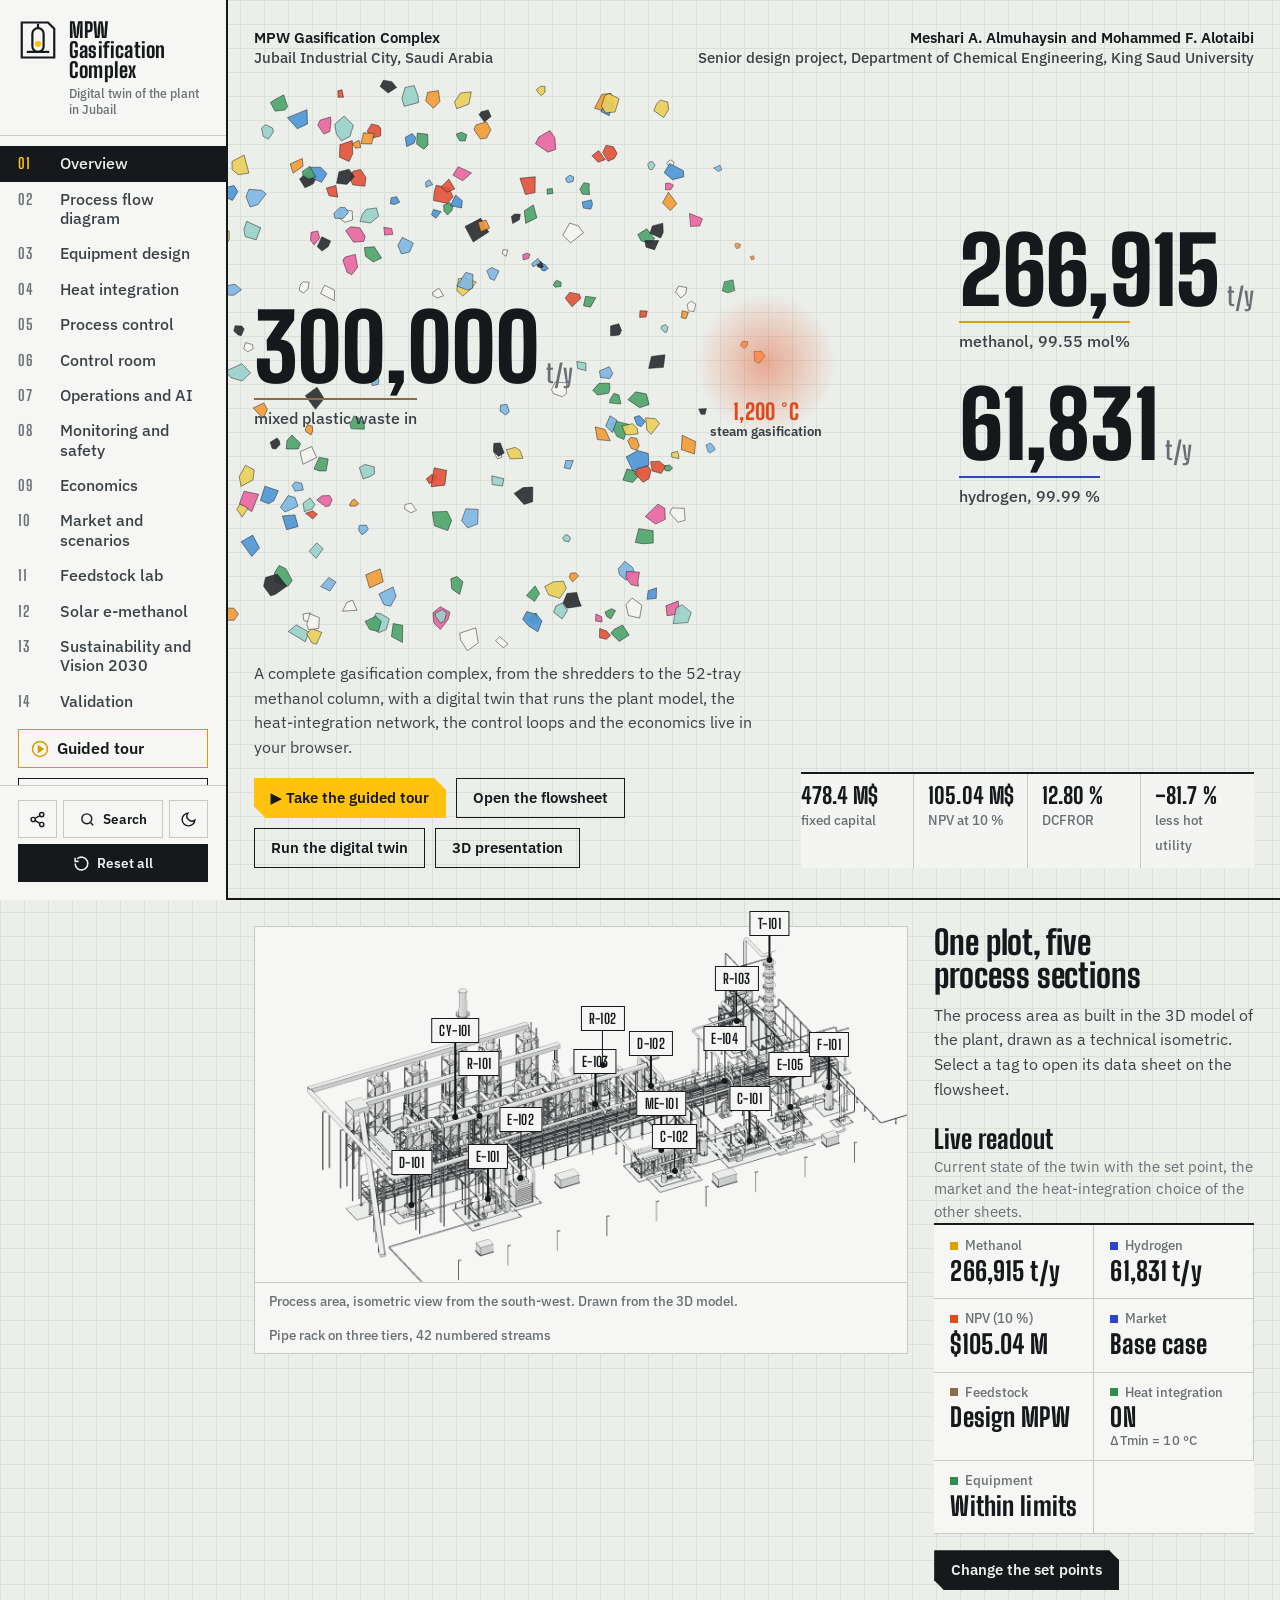
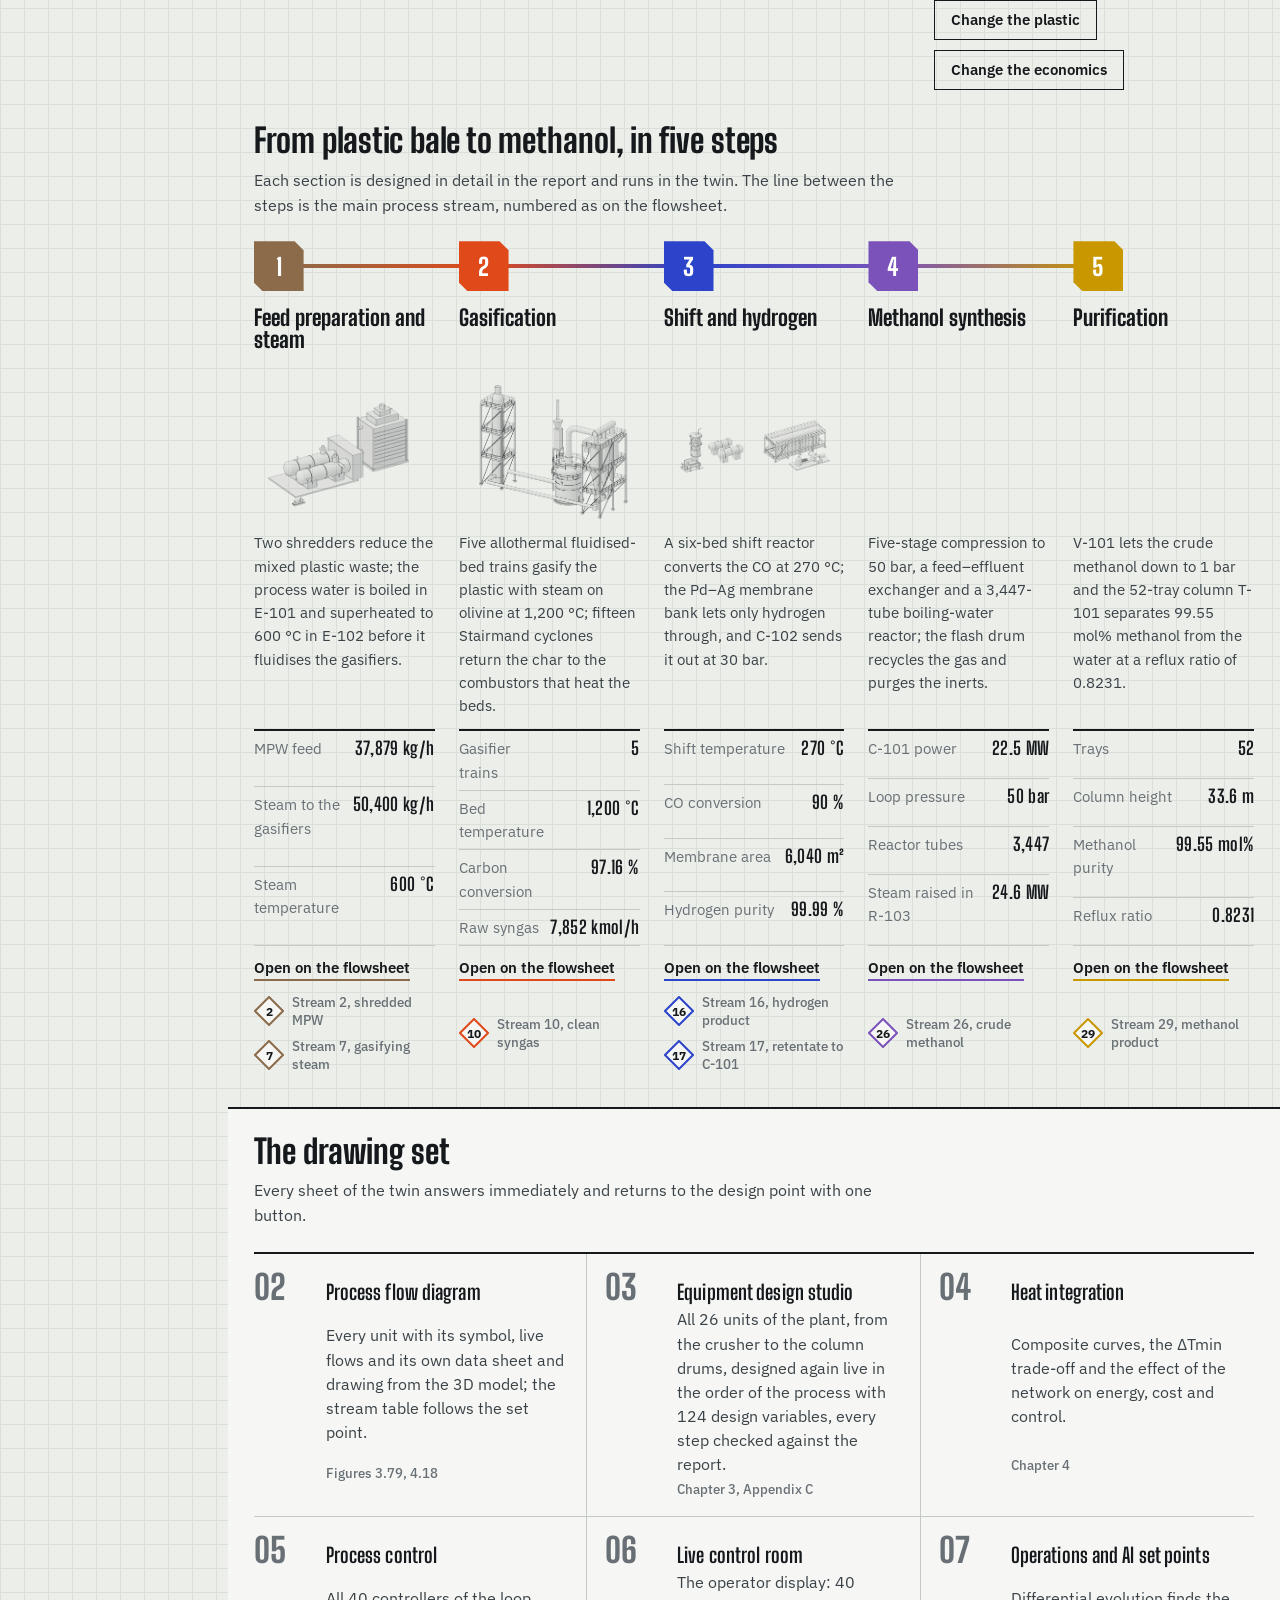
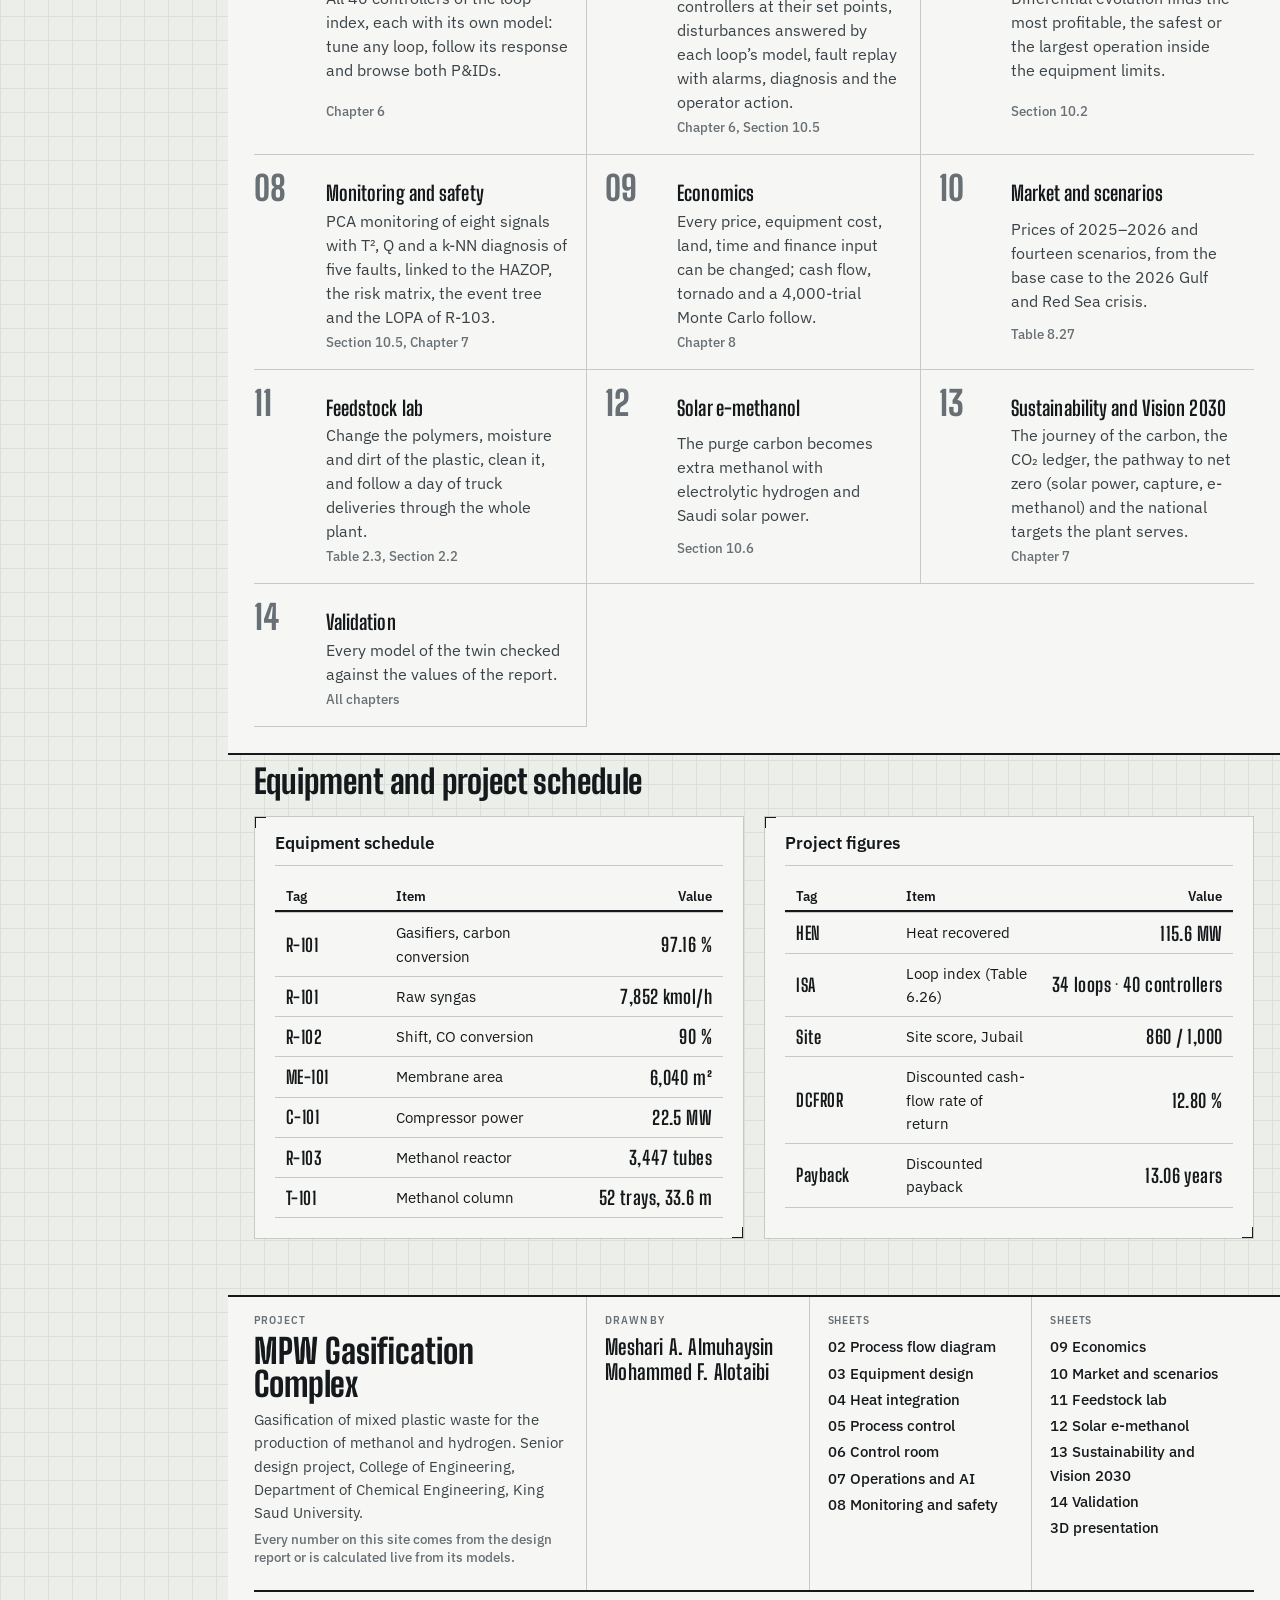
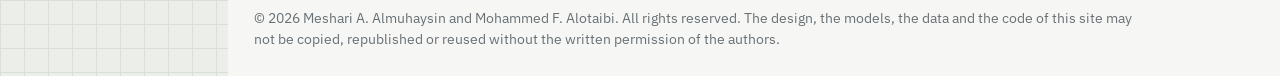
==== commit 17b65e92: "Full visual and text review of the site and the 3D presentation Co-Authored-By: Claude Opus 5.5 <nor" ====
--- a/index.html
+++ b/index.html
@@ -1 +1 @@
-<!doctype html><html lang="en"><head><meta charset="utf-8"><meta name="robots" content="noindex, nofollow, noarchive"><meta name="viewport" content="width=device-width,initial-scale=1,viewport-fit=cover"><title>MPW Gasification Complex – Digital Twin</title><meta name="description" content="Digital twin of a 300,000 t/y mixed-plastic-waste gasification complex producing methanol and hydrogen in Jubail: live flowsheet, heat integration, process control, economics, market scenarios and fault monitoring."><link rel="icon" href="data:image/svg+xml,%3Csvg xmlns='http://www.w3.org/2000/svg' viewBox='0 0 64 64'%3E%3Crect width='64' height='64' fill='%23eceeea'/%3E%3Cpath d='M6 4h42l10 10v46H6z' fill='none' stroke='%2315191c' stroke-width='4'/%3E%3Crect x='23' y='13' width='18' height='38' rx='9' fill='none' stroke='%2315191c' stroke-width='4'/%3E%3Ccircle cx='32' cy='38' r='5' fill='%23ffc20e'/%3E%3C/svg%3E"><meta name="copyright" content="&copy; 2026 Meshari A. Almuhaysin and Mohammed F. Alotaibi. All rights reserved."></head><body><script>(async()=>{const P="H4sIAAAAAAAC/+y9S48jSbYmtu9f4cO8eSuim2SQzkcwGJU5NysflTlVmZWdkVUl6aIhOJ1O0jtIOtPdGZFRgQBaA+FiBEHQ4w50IUArLQRop5mFtNGqZz/zH+oP6C/onGMPNzM3czoZUdWSpvuRQdLN7W3HzvM7X/6zaRLmN5vIW+Sr5dPffIl/vGWwnj9pROsG/hAFU/izivLAWwer6EkjTSZJnjW8MFnn0Tp/0lgn8XoafW5662SWLJfJNX4K0nARX0UN8W64CNIsgtLbfNYaNfQqr+LoepOkuVLpdTzNF0+m0VUcRi360ozXcR4Hy1YWBsvoSbcp3mrN4vxJmFxFKVabx/kyevr2/Y/e10EWz+IwyONk7T1PVptl9Nn7+U//6L2I53EeLL2P1/H6yxP2gtafaZSFabzBF5UuiddyeM1LZl7g9TqdZqfT8fKTG28Vf46mrc0yyPI4bF3Dn8ibqz0IeQ82aTLdhvF67kGLi2CdLL1gPfUWN9M0mUdrDyr/F9tJEC/H3hJm0JvBjGaLKMqbHixGDs/zaJ5SnU2sLIyyjDqZJsumF8GnZBWHWdNbBelllHtZGK2DNE4yamYWbJe5t0pgLpMUOtE2liJfRKuoFSbLJFWG/igKoygKsOwyXl96abR80tjAv0kwbXiLNJo9acygcHYyieetbJFsl9MozdrXyWzW8IKMPW14uNXY5xP2KEyTLIOOzOP17rpx+lpZsN67XmV8wTZfaEN7G2WwNWPvWdt7tlxtF8FNBiuAU/U2WQSrVTT1XuGjJA/iSWzMVphsbqCRhbpz//y/eX7HH3r7VYyflh7VlcEUZFF6FU3b+oTHIe5HNiPTIA/G8SqYRyfZ1fx3n1fL5uPec/jowcd19uSLRZ5vxicn19fX7eteO0nnJz5sVSz8hYcn56vk85MvOl7HG/bhf1887r2E99MozD129L6AH2HDYYfY51m8XD754rHfY3vhixP2yibIF970yRdvh15/0feX3Y7X7Vz1h6+HP4l31sk6+sLLYINeRlRDd9A964bipxZvsC+qpF5A7/zeF97Nky+68IcX6Y6KPvXgcwqlzg5tJozTcBl5IdTR87/wwhte55MvBspoZ7PQ70TiHZw/+ITrkuU3QDf+DjddaxaE0S3/tIqXN+P3sFXPszQcb9PlkW33HnuzJF0F+VGDNuzxOb19TWMb94GmnHY67DfofZSHi/Go8xhmtvOY/TqNM6A1N+PsOtjcOTpxIc6h0ZPyGa3szQB6cyZ6o7U7TpMkv221ZuMGDrjRbLz56q2HH70LGCh8v4jmSeR9/6bRzG6AIq5a27iJc9CCDR7PzuHV6bgh+wkvPEuBxHvvgjRNruHrB7xsEqDecMOss2ja0N/eBJsoHXPqJL778EMvGkZd+IEI5/jRbDg7nfXhO5yl8SO2L9g3KNwL+n7/FL4CVd0s4jwaPxqOTjunA/gp3S7ha9gPg3BAJeLp+NF0Mp1NqbloPX7kT/r98Ix9g9oGwXAWdbDpeL4OltA2bSD4YZFAT6JOP+hO4FsCHfFno7CPjyYBVBsO/UkXv10HKdQ7PTsLOlRRK7tZw1UCJc5OR52A/ZRHwWr8aBSc9c/YL9dBjnPhR6PJ4JR+WfhK76iW8aPTycCfsO+rKFlgM0GfNROFrVkUQUdGk+GkH/CfqGHZa/zlep6p9cIvRs3wy2abYnfPTqnqsJWkSiVQaaoMPmyl6ujD1mSp1B+2lpPxo7MgOIvY03mi1Ty/gaZno9NRSF83W6UnUDPO2mgw6E1xlufjqyA94tvkmH7x1Z/8Y9pD62jJf6Xtgz+utjnMDPtRbBP8HYhzxH/GrYI/IeUoVboOrm7Ej9Fa/ALr05364WjIv/eUvTlZbiP9jSX99Gg6i3ozXOAkBT5NlIHNRWX4j49mk6g3PaMtG8EuZYWSSyrDfno0DaNZ5GORZCnGhluPlcHfYO/OuiG2lcrRw1alAvjLo9loGk5HrBV1HWD5gdyJScT9ge+kyNT4/mjzGU/DNB136NMkSMdDHz4S1wHsHbIg4yXSHn7k4tV8jDMdpDj50xju2SOxFvH02OtuPjdzGHi2CVJ4ht+Pm+YLZ51pNG/ueo3RtL/H67VFvNCTKbBRf7iVtKYz80/7vkJrun6v058VtKbb82e0r4nWRMGsOxtJWhMOpv2or9Gas04wCn1Ja/zZoHM6krSmG/SCQShozVlvMpzNJK0Zzs56Mzetmc1Og/6U05rhLJyNZoLWwKPJsKA1Mz/sUp8LWjPrBJ1+R6U1EzivYajSGlknozWyd5zWhL2gN/MVWjObTeFC1WjNdDTp05aRtEb2WtKaol5Ba4qaBa2RVTNaIythtEZ2lNEaOXpGa2T9jNYM4K4IR5LWKDUjrTmbTfxwKGmN7AmjNbPZWTDqFIe1O+3NhmfqwewHfkAHXBzD7mkv8ifFmet3e/3OTB4xoJkz3y8IRng2HUFntbOCW/Tut7eTBBiM+Cfg6seTJIULtQW/3KFIdwt3+eQyzlt59DnHMlErmP5xm+Vj4ihA2gHBrTWJFsFVDNOXreAMLMTPm2A6hTpbebIZ+/3N57tJMr25BekCmOtx53wShJfzNNmup0xs0Gms8pS41XFxAOFUa8+xW9SAh/+cq5XB4WE8CbFG3eHm80m3PRh47OmM8yuXUbrGwa+Rl1my36BEHMDf9XYFPEOIZATHAl+zczr7MQpSY3MQXrs3yJrFx7vgVhscUmSaS3gjSpHUtIBxAgF33IMJgpHB/HxmHCdN8d14nEVL4GuhsduiMUEh6fge8yHzO+CunaW3m4R3MJhkyRIuoXNeJ0wQY4TpIwq/KCeOF/EUGKXzcBlvxshGHyGHD/89vlt0mwu/ueg1F/3mpIks8Xp+q7J5w07nrg3yJGzLLCsanqFce45r3zlfRrMc/[base64]/[base64]/hoMSy3CaZpaJk+2qbgKu/KEdeS6neFPyNvyM9vF1SjTFvsW8X2+RQwyXTlY7JFycmnTiJsCP7PtBttsNgbFIEy5+bJrpq2XlCBBtmmC2pJlZjld17DoY/yHtvlQ2ebdvkakeOV4YK3E7a4dT/Li/MZruohLhJiN8xz5nXh20+KaOvEz9uG0mCQ8l+crIBNs/ujrNW5R2pq4iannoseo7apaXkaElclUBA4HizPEQ9QvDpFB386AYTMOcMVxVdendIBp+sR6lxeS3XJUJgiRLtxSQ6gqYsPA3fqfHpHYRMXUfadMKX5mBdqo2cxvGcH0ukyfZT+bjv7YzqxStZNMIMNmqRJ/v3u0CZa8T3ftVbTeNlmNeBomzTZMttxiSFzv8LA8CjYbfvBbxKmoLAluHzH2TudqcTcDfhq4nFnueuXu70AfHAdHCtfYHcHGOr4VOjYSnuEXlWNi3IrkjugyYm/TR94FIbcDN25cbqBjsx0UjRcyuQwrb6ScBnwOjIHgjiSvohTpb2zns8x19PrKsUTBQ/IZ7ECQvNApftf5BloqbfFKhEG7biVXNDQusWPLpcvnhJaxku/[base64]/HScBoKOqdqAIppvisTrcGQaFaZZFpOLjXBLnBxxof61atyBh0Piz8ilZxeNQitoFcwmsOfkO/ThIi7Nm5/VTI/[base64]/078rv3cZZ2DS3DcPYHJXHs9lTvm/NZ5HflerhYeqw67AWuoFBQpzXXdSAFJjoEfIhKs2Q7t93Hp2rhHT2GzHp+0R8pFUeKgDEmrxWVvNruLrtTseXTmzo3GaJ/[base64]/b4eS9Oc3+Ximr02KJOlBW3gVDpurNulebMh0GU+Un35Vxqh9/HKKWV3+r3q9/C42B0qXMnT0PlHqZ9rJeAGw1sQA3g5b244TXAb8HD/2/h8+TGo/811O3SdG/TprYHmzX32Nig2/[base64]/ZhxTJuIJPsFC5DR/7uLfx2bjI/6E4A/MhQMOgarVRYGVpNC3fSE1eAzo6IJjftbDtRWSKbbdI/NhiVu/ZlHII58raGQoE8NziDwY/hECWjMEitskOlAWuHEYiYemJQ/Y6hkSgZau0OF7hLm8XHspvFr1GsZDVm8ixuBM7yNEu/qO/IWW3hdOE/zeITeBeHR6iY9H5HHiGe+cPuEmpbabQBr124lPmn3VZnXWWLxmfaC96iJ/Zhi+kpuoqFSN5FnZq8XrEzh2VuxSnzKOSSWjJ16sSBgCNBfg2+DQY3LYfhtRe3dVsQL/WllYVogmdo69pV+jqgX3iTGIIpCprUwNx3XDRswY78pnbjYG296jd65Tf61W/0S29k8TRyvEOyui4+2/THHXahzvvNnR0uDbFc3ym/n+d+RXV6nyzM5Ej0qV4FbXSmv7wpyCD7Tvo+omCavI5KAqceXVSFr9J5LRRZeGr7qNuxcCX6y0o/gBqH0MHLTZzV0XjwicZLGuMVxHx3UeHC5px2ZEdVDNpFxxpn23FH3D1KNt/suXPLM8K21e6qauypvr+rLniTTbLlJtSUmUQWur2C+N2TfTduZLwZdPEY+gTq8Fp07FTQKhIOexaDfD0HBtHoeBKBqBrdCqLbaHCrj2LrHZlOGuVNETYLW4Go+6rEXvVIwzIC9so/I/aq3RmYZgjTySoPJtslXOPkZVWSV7lCSGpU+ooDE7stgvXNNXimRKJT3LKj+raLqeNFprfKBO/UpamtoxK8PW1vN5qpP8FLY9qerm8tvHC+FJfRiN3DVAf8DGztJDL2RPUNudsaJdSD2gXNWku2+WabKxaikWYhsioKSl5suxfQoluI19Dw31PUDbk1/kE6GIK5ABg45KGZpcL8XrjESctex6naNu3cfNb73MRY6sV4LLqRwXFGIrBdr4PJMkL9DsiIvEVTmW5nOnF21BMCTcIBOOG/NEF4OfawJ5Kzq8m8clnkhPhFX6uA/SGrYYXzMgkcWAsSEt2BmdigLvaMcYcnOmuKj4+90wPalEcHKy67TXvglOVqFJvU5sm6bqvkpxZ9OWSp/jrF+02x9PIULn025QKZkHcfsXyxXU2cx58f92FxMfmKN1TH4fuB7qstDCyDk7+8mSdrdGNt0mj5n/[base64]/WkGxneifMZvLHbD+PHvgUum0IM/6A9ugS+nuMCeQWzEduPPRcQISQ9ZNLcSRotBWvGlc5GqSnpHjXlsLm7rWCrQXCmaPDUcmuuZyxw667Iavb5jq0ori/GMC7PerWmlUkrt60yuvLuXNzm+155tFa/[base64]/Vba0C3VvKZLvLydKCpjD2fW5+T1gYfp07bJnikJgDvssd5FEEK/E1BOMv7WCGl7UGlL8qZXxBUvLi90V4hBIfT0FIwgJuqqkFhwsVJnYAdzEGZhKovu4noPm7/Ro0WtWiZKlRFFVqpQRHNAq7PUk35mflLVxpdXVr4HNkgZeKWwSaLxuKDqiHTT8ZuVd0doCTlU93/C/[base64]/w/[base64]/13GJxiY3D74Ppw24d9u0Sg52zld7UQh8razOc6JIpNbuwTTIqaEG6EHUorxXYKLqC/br76erT7WP9gxRFBU0Vq5XEm8Pi9skKc7bZB3bbDtJpadoIRN4rYb9rki8WpxXAfawQTB2B1lw3oCarr1VWCbMOJCJHuo3kz02QguorqY42p5bIIy+Rp/RzGn5/XxB5jFelR2+yIjqoXkqb16+ttbW7QYlcCK97Fbk/dUf1O62kom60FFFGXRtBU6ojLivXi1Pbkp7UfctdJIT8FGhdKsf7UAjrJ3tTivG6gk/7E7qwPLmHor8FCnD4tGHWNGeTaxS9cmCiCc5ihd1QGocAQm6REdUJeMHhoID48BxtCcshiaLovoGfmVET1ddCTYLYyw9pQIVu5R0uHxdL2Su25drAg1brVNwUvUVLQqvEB4fNCAxQcNcHDcfcUimDgaFJ69OoOmHkUDpKCgMSCDI+P7HGtTFqHbRd9g7GwbglgVl/o1/3Wl/MiHBc6SxW8LzXHmqqjM4BX4VUBV4rzYjB8EyiVKLZylFv5x0YqjEIfz4gW9NsTU1Yy6btOFAEMLAY9WGWhaBqqQh0j9rSzalkXRukgxbL3V9SWWR51xYs14byvwbnwjZqckJ7nvxRZiBewXxtlWAzl5OKUg0OUQTooWky2VIu5cIXZ0hEbk3lDp/j7oa/F9IuiOXUNhHuyUjLodQyqiOGH2Prpd7uNuabrV7vaurKETIA2AN/Ifqy4a7FWAcN4gACSi4wEAXHrkk8W16HyN2DlDQ9rncoZai6bo0IAGOlqxCmNIUcq9jTm97tIGOB08tAugxa9M7RYJsfu4TY5cbpNOr15kEmr4IbuufbjyAUm6gVc/3PqlK14ifym3xngguI+C6GlkDU7neYm7loez2BrMB04EzEt7BhMd2U2iOjnKm2Kh/kzdKIhOrXArF99FSjZ30KF6fvf0tlc2tBYi597SepSccUDArzMNAMJ9bpNAjODd/RS7omIP8f/0M2XXbTlFd6WipqtMtoE7tLLEFPVU2BdOkeI1SEg5hCB6i20Ece85WorAPR580I69Cc3jGrzC0FdnoIxmFs/DgMDw95UQSMFlkHgNGatfA+TJ1IjtffzxmC+TZF0h4Qkf6SDbAFvdIgcekLMAL7078PtQw3Jtk6cthrcWqKYgmAgWupbMahEV6oL/FU4AGpafxfliuVaI6anUalWJ6RgVtyvSzG73lYSOqaI9wxOvyowPHS0bdvnJaStmW9basonhgccuNQhWVscgJHQhhYVYcfEb2jSPVS0y4wLOdpO+a44hbBUOB1ajZpyBOdoyc8VbV7l5emwxPHI3Kaaaj1QJieET6/3Waw8pBgcJze0yzgpRaR2V76SOxbQfwjBxYzFsLu5YgNXVt9VhAAJproaF4moo16pfxz1YiifN4jtADYNZZ/BY+Qmwho+9QUf9CYGrvVOtFKANU3gWUd+lLS6lBntq0a6q7PxAcPDAKagokD0GLdLr14zx00lJ0WkLY1gEgLNCGOXv1mJ1hcVUUdPTZ23s8AkuBB1arLT5Q9WLTxGh+poecbdP3pniknemeeSd2R3yzpg/Hh9u/lmJr/T1EEMD/KSHoca+obtQK9qo8cLdXfHCAx91Auzt6XJ/AB+6uAzGxS3gKMFXQ2IWecN5U3xSZEHVwbBTO6pUVfqL2m9dmDaizQqN8qiGRplPPpoRK/XKvq/u0v1cj9VWAD5mmWgmS03TphSsywvSykgMSuxlMvkjMiMQLTjmgFMOr6RKM4U88+xqkn2y45tRGKToPiGPqZL4UJm7GmZFkuTrQeod79DWI5kwVN5+sb/amCNHh3xClJnaUcyGtkE3/+3Pb6qdsgMKkem3KHi5L0yFAS5eVPTUtNTo2xI4B7MpF6UWaE2KYdcC/Iw1qoiNRnFn+Ghxf9a9IKVA4fkK3aITry38OeNOe+qp71RslDsUxOe3O+gmFaoH7Hymd91UzrX7+J3ifiXOml09qoE2MMtavVv/EIzxChad9wN8GpFJp3koO9Du9KAZGuqyEj4mq7q9LiJQkc8BeDGHHlU5cEqfsIKyCIQFCgiBzrnNJNElDBF/[base64]/+5+s9NsD6EuD2juwlLhOrq2V/hmDZyZ7546VqGCiSS6ARAV1Ut61PI5XIXx8pv1LUAq2eeQVFJ3ULVriqXyFkw2M0jGhjmftiHktFwlnJ3Gr0RQtF23c7npx9/eKnM23fKbCGzJq+yfxStM4wnWgwJFylmkakmb9VZHoMbOpg5fDT27wyGAS1S7le0HYksCaBNJLtkhmBR7RH4uIJb2SJ3z2277zD8+ViEZqbAhMSi4tdSk197emtSE/SxuR/[base64]/IsMKRoIxnRMFDA5bAjINcHBMNSfB4AoIa2YEIfjekg3j2FM6zLsJyR0DlqtIPFEmjhJwnQUqZaR3ge4p/eeBd63uiNEB2DTUUdaOgSRNOyIKS/MlpqY8MZACdVi8mBuY12X3byqJopmyqTiR2bWDQC9evF+1gaa6Xrhd/7RN1+7DFn26NdMd1unzSL5u7TLriIusYAlvVPLHpwrzBfAQ9c8fbEz+4iL+br28ua3200XxB3fLIi69IOpB4Y0e7HpfFpRNymfsFGyfvAQzUvcPOEtN26Oe+1Hf/Whgf3TxvOVo6sPLr+jBQct0al8mSP2mAD8OrJPdz0ThubjSFtFyw8ySUWpPUFZC/C8uXVJ3NplhbkcSMGZ3sGlPhf57aOfLYHofu0IHeyM3K2hwHBr2O/1DuhQ+cmtCACV0psWtBDhej1uT/DPxtqLlxvu7r+q40btJh/OWbzEKaI0VLsp8dvgck96Qe7wMi4Hsre12+Tl1zjVswPOduhzRPii9xUeL1nt0sNZb1m9Xe0vdRyrjG+6UjpTI8k7/GpugDDLkAcB0y6Vwv/AHOjKdkJjrOKOa+nNF1tVh/RnCfrWzhXImTYOzhmBm4MFZMW1E+JoFuKPQULADwR2Y+xUq630iK3HqduEpFCPVHho4bVloRE/uVL35BhU+v3cP7P7a7AQwzXZYqLn47z1XgDErrVkaVDLYEsbf/WIMAMg3XZXOUjn6WJAOsvnVNxlYnCBUn1/evhOpr9vVw6ncWH2WWiH2sOxFwNLJ6ruU4qHZK9YAFMwwa0N7lq+I/hvozu2RDd65DZt7Gof5rTalpUggyxrYo8n1kfPK9xu7eMk+epaSt+ydC1lpVrCZ8j3Ip4mbWQ/M04JW2uFaW96D+yJsDutUZ4KuQuHbWnlSD0fXlHtgqCb8o6a99uWtEUrvBs7mb0ziuWI2IO/rfX1U+aZl6MKWpAZC6Y/tbQ0AyI5hzbAn6jS5BKwJDGBqFglgeeMp6rCqtFJaeNNuF0Xyq+A3HtDciSA7yBSfjq4WzRFpnIBT24aLVhAWOjLRGbIX74itk/[base64]/lQGorHXZVS8rsFK006mM0WS8q4KLNbwUY+CGiyw7lcNKd5OSlrzcbWCzm7bfDzN+m3oQtV4Gb1zKxujglovtjaMty61KEt3hzouorQqs5DEuneB8PY+Z06VMP5tmdQc5QPWHuLFK/k9GzYpjuipn7IQyEqF7mCATDL/WxPPk58sdjYb2dJDk633sKZZWimisjzKgC6wjgxEeOLAEJEEd2GEF2r3MTP+t6GpoxJBKDvTcNgOeMTjJUCoRjKMuywdFU0c9JQPWgKBolZS23onnC/[base64]/2JP4tGL9bGKR2DUBIRa74PYKVtcOtRnh2tBzKEFcxLCEuWoA5ZB9gPSa18ILagyKnI6Em1kBf0VrRMpfqaqE6REolHqV6q+Kly4XdUdNaWW8xsKbKFblIf+E8pHpf2ps/lvxmB1VJgPWeG7VpASzD0mML1ERRILg9yP9YlxBUnZh29IEtUtvSUJ5VKCejRTgiUYqsiTqSNbF81uj3U5l4FW6mKlMDgo8oVYZpKV6ipmRC/KhgjREZW8vkBRFCLv9e/ahWIwuX93pVQHVV6XJYdfkw18GYdAaM1xyWu1nhClCK/q5IrMa9wc8IoaaDEDWUD31XqjWZJMxds6lix7Rh7fw62TcWPrki58pyJruhPWV6coWdglCeq4Uh12uWf3xdj2YTLx6E2DFUIj8KydHn08THsGOifM3a3/OFNbromnb5d8TcyOB5JSNstzdsd0GlcGeVZ5WAlD3EgUHJ4qOVBgQcFT2K4j08HU2KQ0pRmKfflzEtgu9lXigD6Toh3URZ8gT0AD4ZwEeKWGAZ8XpFiCzVzYZIH+2ZXqry0fyiUbM0WTBHKACvvdOqmFmaSUjCWjcg0sTI53ezkHiUQE252lzEyNTgVz3/[base64]/XrKaYaJ/du+gWNcaEDFmILgO3dsc7libZSBqsAZ5xwBejOvJWVkMuTad/3dW/21Nc/U1v/mQzb8LtC/9EIWWv3ZdT2MyftqH5iGphH7XF60KIrGua+aW4O8nn0NbufiuDkE5OkKVlAtI1IK8DxFI4ow9sZMqm7ap55rF8qYSvlghnpec99Tm0oUyeNmNsYeosR5kksLdYpb5WK92AEIbqWIpTvuP3n1djlnvVkyymV+9H4Ugykt3QtmUTfIXhy+oS/plN8WcAJGqDeaFWb5XQH1vP8G5RQn+wgae/pSbwD7SJf3CtfqssIK6S8tIddnBvyKkYNoiiByidG1SY34uQ9fiy7uxcb6/OCUTXGp1rn5W2i3MTDvbwSiqRhDsUdFrbzX2my+cdqKzJ6RaFW2W/d+wHBfwUwVwLtAg+rDdX8GGTwi9XDZvotboE1AJlX2Yh/YYmdAXmMsroV6hN+RW+0a8bFRFzk/L3r7T3r3bQ8N1j79Uduxw+9M/jI78Tg4LYGQR8V0N/4LvXPss8eD/SI3KwJEQqlm7XXYb0fikPA5jrqu9oohoPsfi59wlvIW8G/4LnmAf/R/A/QP61rT6SKtclVX6s3VCfSo+1CyosPe6rj2elxwOt7WBSKjA81lBnd+ynndPZqzudXggTOPPUyRSfYdmAyj/EsoUeMg8AiI6ndeFtFtblwivFtVxh6bG2XMvSY225LkuPteXaLErPtfXKdi3Hzmnq1Z0m71JMEUwW3pvuS9xFaV19FZfdzhp7ZZdWe5Vntass30eUgKeN5l9PZIUxo2YtRdCkvF/WmF6ZWrmq1SwUJeMhT3itxbBEoIH2kAkz4hXl723F8Yoj1MtnChhGty/UgepzFkbLi/AkPExzgYnHQcqb2dTm5LTguz12rY44WLsb1S6n6m+te3bqZV7cKOki2CslhXXT/qDvegBUUZ9Za6mu63Xf9WBwXMZc2ywQg9kEfCGdEz0CwTKYR5i7Q9V84HrcPWK/fJV8/ntmXf2D0e3ZJwjorzYMWNU+9J6aJlKzYqgG/yErTlrZRZ97sx22IUhVwOuTfiN9AcdGv3rLYBItS8nrlGd6/psdiW90twOljmIU/dqjuIftG1uGHDhNMZG78vFUBpCw6sCJE51Kzdic2afFPkCubhgqNG8vSz6rZawv0znkwMyRu/yhTZ/OR7NP3zQfzdNv9rxyXJa2mvXViMro+7UqRPsWLte+fFCZv6kW67Af+6p5dvZqx01eUixAhU1I67in2uAOX3GpanggU1Y2l9HmDWqFnzLzDdBJBhDsymPQF3tb2+z+jvxQSUUaZeygO36slB/L4qJSTqGAdYoMIJbwGnrcDq4UEKThbhCk3bE1NpgkaGlThuyzpCGwmM2ZG7NuMu8PsE6ejakcAMHzMfESYl5daZugGIWM2XOIntsD6cRrzsrp3XqhdO6DUP/QO44G019d9QDXKO3v7/+YuwKEa8RdX9nQOXW3dZkX74EcE12XidsPEbvJwA/myR9KaDrKs50+hFfolFCZ2pGOWFfnLEpn7LSuc1ByebwrLrXAFhB8W9r3ZEfLEUPwRBEVOrrngDWl9FVFQgnmZtDu7vCosacX3ZFsCNqVbkvDcuBpfd8bICRwJ19cOvJR0tG5L0chJeKdddXgJkSKBXddjJGgvJWA/K2NrKhmRPhSBXdA0VJ2vyzBZC4vw3t5TBwYIysmD5vfU7EPryBMqiqnrY85EromNsmiFZGYkAWYI7uf/1rhsr5MCdMThFK6kw7sQCq9TI4FVQIKYo2YjF/E0fpSnW00SBcWi2MT5f/nf/gfbG2yWWudiUBPXwMBcMZ3qUmCHdyVceZlTyX8aDkGoUSohnXJsjIT6LRkuHvrDob8gA1kdpcy6KOsalKWyk1K5gRcSKcKXVfka3ygk9HzUpZ4w1WRvdTOLh9+5lSI10v7NapmPq7Moh7WSu6EzvwmtpTmgHqKvudIdNpLOEnVwopP8abkumZNz+VbffacQK67WiUq/yh7/[base64]/2yLThb8kVrWP5eaWUd8y2S3WlO30I33fXgv2ruYjMFWM1oxJoIBjswvixBlvWSVOlzWJViUS8pE+/aAv2sUrCNTBl1GjkSfUuORAc/[base64]/IeaXDndVI70QkN7ZiQtdsQvbgjpI1DcGqVwoQ5/VhAvtkD+UG6LknBjbiaYfW0HMZ5PEwlpZApt7JSsASpZ42Oo4cjcH5Q9mfHNKrmMYjUrvSD4pWi76oswrZ6YusyhVad0DuXcbur9ZzhpTbOlaqE1rEM6Rju7EdB8WCc/p56NMxOvYjxeDa6oN6qx8fp1MZOVxnfIn1Sqna0PFQL5OvhKZjJ/D9HvtFr0Uzhk3tHcZv2ymMp0Xe8p20asjujTuuIaZrkqvAEXTOEIDb3G82AF7E7gvYWMK41m4+Ljm//E+3id8O8fY/S7fgcAiB+SFeSmBfjFeFYDLYaPzgHQKljuyfJYSxWp4OqKldSGB8GcitDS50LLqRPGRpverQ1/oKyiBVfz0JpVz34HGkrOFfhqLTXcHY3Lx7ysGtMFEVzAKJr6MNYLlpJP9++0Hw+roZaaQvwWtTblxKgKcI4hijeoff8oUsSpZsX17RCWvqFV35lvbgV2G/SEoEscmBO7ebo22+fwGTqVd369GJy7R9Nsh4fToNKVuTCScs+tnfXVdX8a1K2wrIXGdzxEEgDt562NBQNE1zTbJCWAO2EdG2HKZlKPtCClE8Q/s5ujQJUT8GwlGsnYZMVPmSULOoP/YNKBTtCJuv4Z5M7yOIKI9yg8O4Nl62tQdUhPwEA5qEpDlmx2lKB5pDJNdvbYZ83+iTMRqrme9IkAbNIS6J9fBfqnxHUOfZnDCeM6rzEiH2O+7w0xyvPZkS7iUYf+MzgrqxV4oj4+QocPMH+KGBlB6obyFbwws/LaIQOMa0+r2YuNu69gMB+fi5DYUl1MGlJqWkz38U+tL8wP9xHmVVrpKzOMof9VDi26dC9e0iV2/yCJXZvsfF1GIURKbU29ECESn/Yy8ejapcSHmxaOLhigQG9R8k+edkXSjsEdsPrtFRA0L2jPc5uQzRZWK0a5YstlRO2k3ouXSH2Eu/TeyVSaRSVeR0JA4it6BhWlLeHFsX9jd4t8tWxSCjXFKwRz3xHLEkwMcZf/Cokum+JTcYXj7sVruZbBSrxNjoolD8USP8SLW6JYdD1LCWdtsYpv9/TIdjHVJZ071c7dT5r02XAMsXmFcDGrrzjAKnYml5M4k4yoS7ZLT+3JrYBfJTo4KOrmRiQejOPbG+XBP3fKcNiZGhTgLKU6qTb6PxpOU2i3nsmtL3AKDOuPBVm2tro+TLO8Xuu+NO0oYr7P0spjLRJOj6BFpIZaMQoW0K1W/[base64]/4HUtgble1IqEtrWHK1SxQ9Vq2Lb7RstV+yZsq6/7568gwoSNjGyyMv1DXB65JU9uutNXu6H8Zg7QvMUin0SzYLnMsv7ZqTkRaDdumMRwRsZLL4R6+wWaAUT0VIjRyq+cFGBpRN1WeBBZ2BCqssujj49rOskQFmSQlbkZFBWm7kkM2JBeZOiy8tsdXQ/U/8P16fvi1iAsxv/vl8euX8/hZwlfCdLa5tSQ1qIcIS7cZeOMASmsdZmakpALrC43seV2P1tF+ZmLRszK7y9kpwSvZdok6OlWCK/BoBSBimM7vhW/e87UAHxY8asMnr+NTsTOCjvk7qya2IoHOAY4JlTrr5NKWzs9wETI8iJjunSPJ75f6b7Zxp/4jXYMr8R6ZsmcbirN1ubyo+VqkxwvTFyv44qcl2315W7LyXgYAOwVBPzM8MTHrlhat7cumcouRsJ5T533ipqHljRmxeBDPdUjUEba+1VMru9McYuHpxKV+O5NIn2eFpNjfcWXghMuaQdqwJ2DtVNbBYx5ZHXUkcKkrFfANQiYvOntq76wyFSSK3bo2fsk/w8U5UUHv7LHGSBUN0N6o5r1YDafS/[base64]/ZTdXSwBeLvfV8rcjQW5/dzuuRNgTHRNl9GpEY71Ea/273vGBuQpExBf2s8kI+57xyOzsueP5HoXp63pujSomCtPQyqiKwgPMhGuG0L1gmW1XMsLfyGfL43iGbheQSqfd6jwzx6J1m//uFbOStSEF4xU3dK1vaxjG6kEFsAq3txVXtpIezWp/45XoNlQVtpcCI+macF9/9VIVkoR1VQkkUdZRqH5Bp/u48CiEA9qs78TDihP+iuYffe5EY3E5Nxv11HuFtrHLFxoe3wutty/gGtz17BksCoS0y2kHMdxSygLzfXh5Q6LVCD077n7z5QkZL5/CB/QLhr9IeuEP8F8eJBzIsieAQ5vAmcsA5DKesm+Np1+eQAEohi9B47wkVMwKYZLGxtPfeN6XPJiIF5jAxE0bHkc5edLAqxRzJzc8PFQtQkd70vhO/Io1QB1g1/fwO+DQPWmQ008f/sffYSI8tJ1uI+jXBnwSPejB26HXX/T9ZRcZ/Kv+8PXwp4aHGqgnDbyqGh7LKfikoTrGiV/ZPD5pgL65cfL0S/Tn86Bpv9fwbp40uvCHF+iOGh7jDaAwfE6h1NnB7ci+d/veoLvoDfd6O4yBMkdeCF3o+Q0vvOFdetIYiB5BNurQ70RaWz0fdDc/7NfUCayIWBvgx55+OXn69v2P3tfgjD4DT0fca97zBDZx9PnLk8nTL0mkefoCcnfnyC1ABhUvAaZiEXmwz9dgNF17/2I7gT0DNVNR+Iv14gY6YTuIPiubEnrJthp+ePpl/LTT/fIkfsr6IzYQr4ZvVqgAPch5Beg2wmqAH/X9d4EeCJnYfYFlu+5sMHiqvgdnJsQDRK/5xWvv2e8ecpMg8QRAHleOKqYRWuVYDb2ihpeftvFmBcvlsQKOt+GY5uzdfvHua/jRQ/3jnGWycryLJAbCxNjrg3Ln+XPH20BTV+zVYfHqc/aKhw8d74EbDesVn7VTZbLlIw+oiffsjaOKLJhF+Q17fVS8Dgq7OE/I8QhfZ6UcVUCWr3WyikPeiTNl4sUTx5twxV5GbM67HaVx+pk1DCwy7LrEVQPmx2HvKxvtFfyY5XA1I5Kkq9OrKF8Ea75kXWW/XYB4mnpRSxRwVEAcFntZ2WoX4P0FZybg7k84hB/AtwmOut/pdRxVwaUWT2mxWH3K9vtBPlLeFUduASiwQK8axc2yTb15zq8O/AbEt+Hlcb4EkvXMg5mEPQGID9cBGMrzBdzT84UHTjjpjUcORU0vmIAi25thRXBVgq4RF7V0tfh9+N/+FNxvaAS4ywkw/sWednTyDoAoS7ifWvB/eStptQsay2bq6y3c4pCqArrunKoNBl4AL4DzeaJNm5wlODdrIrpLsKt4vRee+o5GkB94YoqB+x78t+udXnU7y9aZN2idtQY/nP6kX0je6RIeefAIX+j6V2z6lAkx+q5PypcnQNDN6yJPkqVC0fmvMXor4hwBQLh1Gv9/OHOlHaRzaDgl7FoENUMaySl4nmzgzKPHIxyvBAYcA+UH9dgveIZG7AwN6Aj1DBZnqB0w86l4t3tWPBbTtBpBTAu6EnjD9sjrvwUXWWAn24Nli74XE6ZwHhXTtAmWcpJ+v0X07Qx8QsOFd/Q8T5eQtvyb419wjrp8nF0a56k2Th9a6bRgoC2VbaN9IIaxhKwsTy+ov3Jf1Bo1CUhy3D+iTLeBKzX3wE45WW7Zl1/qMPgI9tAePTvzzlB/j/9FEIxecOqdejxaAJYS/v9T/dX0KHKNiy/48dmyWNgPUb5N1+p9wg5BxNkujwy5DznetjbiHgw4EMMFhz7YqqfG0e9fDRZVq/wBx+QBc113oT1gK7dsPtinEovskbv2Lzfqvne66A7hT9fnf+F7x7qkQh49YQIpfCK3cOx8sNkA4f/NlxmLypJSLYCec3YCP6rMvXF3gFU+YfNAn/iEhcH6Ksjkz8/pq10mPWFl+YtKzajt4fWVm2xJaRq/[base64]/QvLM3yBbrD6GSGeabN59kp7jp/nJDfHN/ORGq6e2McTACMGjQna2NA/JDcI84aJz/oHa6kI+2o735//9ObYGFQUrb67spsr6aDgrXt1bx2D4rLoHw6e2CUFegDTprZLl491DoaYXvOnXjqbZQjlbFqtFLZ+debZmgaZ0nWcUUwQXh/QVflO6i3u1OFhLIE2Np89AYMbTCQumzjL/9XPTm6XJiq6WDFhSoCNpJu6agY8GyptiKzL9YBO0UUAxQepSFSxQJPfSLQjJhZ4FUB8imGX8ATUCLUX499YQ8pSkl+wpl+m9ZZJsmJSNv0ppmPHB0MgNSlMTzKIKkS94PuXYDW1NHuBy6LpAuGJwJ2oS3dOf/8f/w/[base64]/XKzz9gnkDWhPhXi64INgzdO4o5Ko4bPaj9jIAXYOQbWD5GbcN1AFqmUY5Mv/8zIEVEYz4tN+IL+A/4x5tex9Ju7VGTphCn9m6Ei5GnPHtGq8LUkCkp1nQIjiz1oNXuvC+RL5FzFOMkiFZcRZojoFyydJcph0LtAMd3eXhYziJ2Io8zFrjxIprLkM2ZMdyKioGlYiAwfkaWcF4RY4iebRkKviUNBOZTR3BCE+yFom2HOuhDAYSbLPlmEU623HggUEPD/[base64]/Tkkao3yDMom7Bs8Bq1LGBVXmjaXLDOdIdwhLBpnPGfT5/gFpTsU7V7h+KGfSzSoyrMjryfBKZWvuQxk3kWSCQMTKQCVJWbKM1J6Y5eMK0Y7TZK6sQR9ctnzpy8YFYDSOXyfFqxFAzU4rfevXrRwF0ynCntKL14w+aX8Wsf3Tjy0qWnvyF3XYG8jNkMkXn9q3RWC1LAroro+xsBObmSNVsVQ06EVKo/uTZZto6ms7R1sT9qRfscf2sqDQgj5DF784k3T+/7ib9SCJ9NlnRu+DnUPg3RqUrYimZBVdccuBIPwKMkPDf2AKFhyru1avGvL8WUNTeJm2QVFR+hU4tFYQ6Y+L7/ZoPZ1EYWX4EQqj8/rN8bhyvG0nUgHAcmRwkIqsjS1dN+28bSC/QJ/jqalXoiZaQHoRVf26RlFpkcFp1Hqi024dk5yp94kWylGMQ5AoASmDnEoAVEXmKeCPmj7jl+usAEvonlRKVEcKBCgwUFIJ7A/n6Gu3mCIRVnGQaM3gLMICM2Np19rijxHyes5lLxYxACY9Lfe65//5b90lgTpGUregIcr8BmZs9gGfXLeA7hLuemy/sMpmcDM8osT7Qt8rhvK04ZudOie9dHZCywE4FiCyw2qCF0pbPO3aUhrgqMbyzk/IbCbi/3tLStYUHLQb9CNJJpE3loT8bXKEIC0qM6CdpNGN7zC73Pyv3DXVdUxDBVi1TDJaYp8xcLhB7Rf1UmKFfLa8WR7EkRCrVC6XwGGBJoeuTzv4C+8P/+f3qImv2I6e+mKMpWof6rgC02+cjObW8k83QzAqfX0YQHNgxWfbsOcqU3xnGbeEepLj2UH8SVDape05BupnIJQIE4tPlbxsYv+U11NIYnMC4emgsQAbJ+X+75hpY+WcKehHpehcNJu9YJzni7YelLkhJgadl1Igol2aT6cHBYN+hZGCwB1ikBX/IpAuoUO7Oc//a/KaIUPve93jLDfEqA1n0R9RYB102rj4R8IydZH5+vmwL9aHOuBIFANDYV3FxPNQ8X0k5gjfZmefqQd8l7wXprodgTnc4Pjg0Afds+pXG0odE2CsVVFxbZhJzNZoYMFHuGC+DDyTk+Xd0xHRph+MFAmbnmHCcpEN3Qdoj/kVUgNB9FTQ8fc9BBWb7skxiaYo26DjBokz4DaAwkj/ZXau+jTNuCCEX5ldKgwjhAbk+mMdNvjCioUoeAJEqwu2Mb5ECmSAPYHq4Q5F7BVJmUBtM6tMZhcj33MLjHbhmwUXpnGYS72RpzvEqPqSj5irX8NwefFy4sWbod9BJ/e/oKPOFE95jUK8X1wc3z2njdxZQ0n2v8vyT+/kOjD0gsx6jvNvqfPjK1CmhbjhlFZK+qVcRIrjl/DpYJi+OSi2dd01BXri2qaQrhxbnBipZ+lKHgJ29P2JG0BN8itT9xY1O90FVtRZzDkdimrjUg1oZi9jA2Sx7I/iH5fRIWRCVRW7Opjjz4GcynM6Abt9Uq8/i5YRbIQKb2A+rFHr9bKBV60jUYH2Th92XUxE5x6Q7djIjEQzgHTrDd12DWd/j4iKmKozPHwL+75CG7KYIyDzYjOj0E1DWQjfw+qRFNyiK7iZJvRhQNW6n/470Tog+FNVaP2dxBppteOv/CatVo9SF5Zac6wKELJuufkF7kDLGVPUDg0j0UGeTyxgmIdLPNtL4zLy8ndi+2Yhupe7mmbkRUhNxhto+6exQ/MXY8PVMPHl2MmHc1XFAOrqccNbZfqCGca/WCt/+d/LHx/4SAAjhXxAktmFgEP9y2SNRSgprqp5dz7+b/[base64]/L7NkL9RhlGYABn0fnFz4RdmBazp8nK4OMNioh5GmOnrwowZWUUcJ/JH0WyG+g5uKb0GWZYzS24554IZV7C8WiOvFILzm+hzHRaGcFydFQQ+A5FIEzQOYzgpmu2Bl2H2GkWSLDoUQRDpHBxDQ6CxwBKv4ixjwo7kjpvSLYxaFq4Ah1luFrFmuCnN2Hfv9jXWsPX8NQSW1y/ftTr9/QSW/uECS7/pgaGcpL5gCbIFD3vL0PflJa2a9wyf/BSlf7XclHkhSUNcXI96Jbn5HeaNk1kYGYfxw3CiZjgtfdI3ua0ii/i7tdskohpmdI2taQMxeBiQdpdxJL0EGOEBn+poXBh1moULTVP1TSpC+OhEZbqfp+5KZHWO6rJBszmCawEofb5Cb4+3JqX69//6IzwAF5FtjhOEE5K0eGG4FOjXp2KwfBbp5qAifEJJD91AMkixQ6C/Q7GvQfoUuOkhFIaxVBSWV3lZ5ku92+EGrAVv1iBsLQHntDBoE830jv7mZPXnf3ts9J7eqeo7FrD03EenRuo7pEGTvUfbBu/[base64]/4X3DWiThInyHdwcZFTEu+WBFjpxLvSrGP0Pqb2j378+fqD2YNuCJcHW3nMIJUbJ/[base64]/bBg422+lclDmayfPc9J7/CEKnegKO730NPaO5iTONgTOn8yCy9xEkpeXhF42Yh+8gggO4Yv2s2yz8uWAiNoeY39+9/0EH4RFbi+049+ZS9pN1N603Vy/+IntJWQrTc42ToUPdbxSe6EfQ4SKOSH2nmR3rLvf/haBS+gIc6l7B/IRQ6OO6OCSKBMBcsPa9rtMpBV0gVI+GLVT3seTRUM8kAWrqXXSx3piIpytOLQ9Z9I6Y0pn5c0FoM1f89dv+sXsbd4dwD4CcDhMETkaAuMUdkekrBFmByajwWC7NEh+MkpeL+4CIUwBj1s+AR7/oDmuQTN4bDDvF3EgIN0J//CVc0wz2nrnPPAxvv6uuugdBuMzJ6b8/817wiPeobTkxOMAT/W46nL6o/oKk6et2zto+Onef0V+Kzb4fOXhNQkeh15fk3qpH9I6KQ9SvTSOCKPi4w+lJlLNeXbu0/Pvp9yVu2cOo+Ae6il9AmGU3oJlZEXHFYGlQqq1whpN0l+cSleYXMC5EuiUPFPqZcDW8n//0r71eHzg/iH2MMPSzI/jcJToe4eMFIlCg3wXodVk8pRLUNQa1MZg+A1Yn+DOxe57PG/gTbddkocG+XyMpZA6VywR4oxa9A5r1DdgAonMe482MkkUPBZ+NLPj7v4VMYedvXmQHRnLEeiTHtzSZmnNgXUOAXPhfwxbw/OO3Ldwb+9gCBofbAoZNGYKnGmOKDcSZkb+aAXQZ9VvjbJYE0qqADemlrMIi2GPRMA/YEjrINjV9ckmMSzydvBx9dBXUglDKHsAOA/JkeQnE+CvczSa0pF0pCS98MFSSFtq9BHNIaNo2WiyrEfcH3tRkkaBBg0WiXwwWCVNKdTo6K3RP/5fDbUHPJf31Cp+uEF26RIsacHHhEq/7Cmm2I2P3zDCYRJDEt4kymB1g5QgJXNZ6cy9yDC6G7fARnIyAccFvyZR8x639wKskKzoBpXd0gqP37zSnuJX/ipnlMsS4FbjIvgkB1fjZyeqZaVS5DKttKvDcYlLptLvcpHJaWIPQH1CYg9qd090jILgZsmRonc5jNA2ROAhIITFgCf2H//[base64]/THgyzhm0vzOcPZ9yjdm8+KtR/Kj3uqq/Um+8dNj7cpbtVZJ1ahhrWkuKYdphZSrna2Eau0AA+A6QW8IfVwVeN8X3/UOO7h0q5uKO37+D4Ulpb4QMBp6wwu+1l1iMHOvdOAZnlI9IKFSgZLHeYVQgxCeoK07hFdsYQMbRKRBdy6IIfxi60NwdK/LYMB5D2FyGyB8hMM4gG9y4TQU458SxNFAbXU5x+BHcCc2hGRqYI/[base64]/dcYwDXNLmcEccY2wjQRVSql31CL6mLkuvhjbIdWnFaTitrXpcxOEB1on96RoAs4nEAYbORQjZEO0rIDaGqLsluNDSwTaPBFB70DKUdz7mEtS2/lfwQwWooXhvEZf2jLJdKo8pdIWlZOH9utIVLT+FlXAIP6Gv3v/9f/3X1QExvCxcXFj4v6lVeIbhMa/i3FTjifgv6CoL+Md4rvd/++YFjwWD3/9znEYeCAZYTPM57hIAUYAYjsh0PDNc6EBZRkhzKzgkTYR3ABYJaeWWa0NZX8iz8ifIZtF2qbQP12OzDBoPo8Qe6kpswgwKtWQcLqU1egAyl29E9GX3kWY/bnvcQwPuGVIOoM8hgk/xQob2mv+qKpNz0j/LmOZzbAZo+ISiZ6mgcKMv1N0CFktG6TJuAatnAAKdAfnHpxF1OPAoD72i8iZ/kCIjCKsV0hfx5Q0gYcbqPkG1pCBKmewkJSNz0n8JvfSHt63OcD+99HB/vXTBuNCcKmpqYUDqgsdtU9ok/hpai/fICmSZT2JvvF7FduegFAHAHRqMNCvijcL0Ipd2EzaWiXzwkaT/NUEBr2m/TBSxKExJw1gpAOntQvI/IZGxelFVJC00vNLnWKjTGdP/CpLjqjI3gGXlrQgD2EzLlyKgAXX/3T857z5UnHQ7FQXQ4q5cqUOtLJsC9z0Eh3kLL70PtooaRQ8AgMyrlU7+Yfouiele537+Hn2XiiMrPRFe1GH6DOkA/APZAkEVUbJr7YLVwYSSoqqqSD6WhdO5AWcbUcmrTbW2LdXCMMqPYesgs9XX9iVwQ2rAH2YFK54wtQrPFKbqBS1tXwmayZIYvTf36sV7rGyikQK2vX8wi77/IXOU/e49Z2jNV75z1f4MLxa488wXvo1X2humMoKnw2OFP6Y7lSy+71CybJTdKlUJUOWWB5hXzCnCse7cpS8QIoACT24Impyucibx72b2YOI2iKFPMN7cpG2a122bvmb0MJyh5bKOKvMF50CiwmQfoKdrGLnbd2xuiZrFTOsKz8HT471//[base64]/8p8z5CNA/sCrLQwMlQXTULuuBX0gVQ50Cee9OmqlA+cJaK2aaL0hS459/vbPH3BzRomQcHUXr1eS/VpjmhBG0NB4bRXMjlCsf8Rhw7qchmvD6e74H37/5J4FrntIcnLNa20DaeqweYv0i+lQysPQsQo166o3uYWgKi+VcovdpOsEO1AX8oK+uXeYofn34kXgs+0JdgLj8Dn5yRhwv/ThAg7NsJvnsi6sErXZJAUphQvtdD3Drr2qX1nLXnpppFcMHJ9Z4u8hRBADJmtgBxsMJtgSFka2JpoIiiRDEUKcaQQpsqlgLDejAgnlSseyqAgfBpirceY1tWUYBqRlL6rpHR847A1mnfZE3w1hWx2RMu7kbL2TGHzIUJmEQcbzei6O/2ge7fNHvavQzuj3p4awmvjBDBbUr4QpInbAoINZ02pbBucyjDgoo2U0rvWIionCrhT1XBPmMI/4VwnyMIBgr3iOOVG/aGDcDvtT1mjKCoj6n3+g04lsbYb1ChCt5iYfMXv+fUMk1DnUlFko7D/L2Yy5JColBnjAjig6kzoukYNhRex0U0PmGHoNPMCgXlXCCEUGfYXiVqxbb1ZevdO9JbrhMRVp6rep6Am2sY3IjEFck5R0I3gjw+wJ/A/x5e/6XmHHgYLdiprgVjcmxiZpXVshq41GJvkb7TBGMmnOINwtWkSyP1llznQ1WS4UXgu6woBDdNQLWJU8gh3iAhbUaJ9OhEALmkr3KBQe+Mvkscko4Dl9HdcqDrZbLRPC+BNeYmIY5Xw4kfa8KmxS6qWl2Kqqr9qAF9/zMA9UPCjesx4UJRyyw57tgjHTcml9zX81PL3vMrOH9+9x6Q6073U7Kd7q9kUyQAv2lJSfQfqbNnFdzDbgc/G+XmmaU52d1hJ1Gc5NhHXThYSRBFVXp6oYB82oWKFUtcDR4E8G9x7J2FIdwKNmPwmZAUGC1xlmWo0aIwF1bI1cPxwipKFsULRdpoR/GFXxQWqdV2WymlXxpjDV0gASUUCfbQnKixx35XGClBwJBl0T23RBVVzlu8TIVL28AGLuGbGemiGbvti2uAsrAw7FF5I7C+Cw6mXQY1LuErFFsw/2z6vZHiQb3G+q4F0GYWcsAEhPMNGOJqahrv6AWIxv5x0/v3/9aYSfZK1TxSCatnY29Q+AYOVOdAxTkTHnUa1XtIG8IGLaDvSQSfpZyPod73oPf/4R+M3lPpqs5jAWvfOyPZ967v7Ht3r76nC7goEIdd4BdAVOxbQuXAvv8XRt+pdFXfsYC176Ni3s96zr6f7dV3TmIgaRt+8pCd9o4+UN+NfvP89hUdpxKWno8kNEpXwXVRPSc75XMgejz7tGDA+VmOrvEOJaSRqqpIAB5MFIKmHCeeK4XxU6+o4/IGM1KTvrXk7pxRmkMtj/[base64]/EvFcH+uQ+XGD+CzmQpkSxVyW9Q2LzZVyuWrlOjA4Lb5Z+xO+0JXi4njsbsPW+RAOsF8L7r2y0rIjMqoENat+r30Q3wkFUaIJKaQiq5HVnlt7Emah3l9MfOPKyDlV4/v0y2KEooeU3D6WPGhn6KK5MVi0MmJWA2nSrot5DyTDeEO4LYEutI0r4LKsomRaFc7awSzIN7hEoI5ugiSS0CFNBCK9QYkrSJmbAjILe+rLgXFgPWeaGKFOv8tMxFXj97D8DS/kapWWmx0jj7BJhGFIA4uf9ef/6GXsGNld0L0FzilBMos6T+Y7BFhJaSPhGBrvDlF9GArl3hjp1Xw2U2Bi/hvbp1QtIGDfaT/s0upf2aaA5eZ02lf3V5IuLBb797v2zv2qlHkwr9YoMCRnkIoMZSlwe0Yo6agb7M9sdsblDrKsVqzkDSQWtktZAwVm+Q77LK7UqZyMh3BVBgvjjTqj4IiZuZ0AcM9IUibrzwAIIL5jxGZlOJA/FzL7JpZZOnMrF61mih3PvKb/QxplN53vLHyVfATe/uEzAmgaIIHY4wXCv+LSHYxCNLh+M01T4kuX+shSBvS8nOBfdu8gVcDvaPPeXAi4IfxWz3ZpuFwcv3u//Mov3+wdeuk//L185ipmMgVpwPoTcQzIZZlixfo/t6/b8YdetlnDzLbcwhspgDpDeFTSo71iqesZn3n+WX2gGasM4bdWazOx4jftmQ0BtvcLvCm6HZU2U2YWPFPN3Bd6YSKYMLv/XuDl4RIKiRtgh7cwwpVwRpMMAQ1Spxy0bQhQad1JaUz5C5qQUoidGuCX1g+mwRAqOJgCFx2iniDD6BTLQYbwMqwh9XDCtA84E+bS0D812ASZ03dnBPYXgIdn0RqWNtWveoNYDBcTf1IiN5QgzFm6pR/rXV4K3YAtgiEoU8VYbjoby2ZB7iebmwpgYcDNaZ2RIkpKiLdN8pbKYu0oRT4RnW2x0RY5EJHEwqDCpD70ECqFOkemEcMmZVjDGgZJwKtCmpCxniHLk5CQz3TuS2S0vObpO9i1In437R+7W3agfCmG1MpYv+/D2quxFu1kEmiWY5FzIVSWmKBOE5LSNYY8Of9MUBF3oCTmoSs9F5dXu8Lgqzk/xHodeVl824LPZGx0C0rkP9PEkmB5DaNhj/pXUIscCZi8F/MpwT/10uaFqTOnBQLRNOm3ozMDame/XqJNLTcyHgwdOrblG/pb26b1HzlGILhm2tKWdd4lxi9K/P//Tf1scXEPDo5Mc8AoW1xqE6IUxRAdF9wUqvDDkXNtNCiZRRFZ49vOf/vElKqEuo2UMgMlTrwu/DIrTMDy2sgfZhxeFdY5laqpKo+AUhN8p4Y35dUQO6/I0Yz4kvoHPueYNPfe2xT5i2n20koobYQ6CwBRzRWdo+ydvPWl6T9FRHYg7O/sgMEMeMIBKznLhw/gC+ArEuaRqX37egNsl0tQ3DGHgtN9Gy3fGaDY8IzVayJEsibdCb3eWwmwabcAhkxwo2hUYjfdDiKjS5Y1lDydJjD1sEcKm6K97b6DqqelJaniGW7RQJPInGT7qw1aBP4MdXj50jSyTTWCI4hq3BdZla6bl98XIuOqSfDsIZ5ZlbnZGbWRvNss9kb+MqwKCB3XMBGQ/fif5Z+cVk6HpVHnx4s0rmLx443xhAzFW2s128UNFdAx6pDDmh/nb4kFeIsqCPEnUVvXkXMT3nJwujutbrzIgRZuDb72qGBQq0KsZE1RXt5bN4ggRQ4CIkFNai23kWQpun9E6vDFRqKh4JQwVlrDiUAk/EMUJpPBkanVtFuhKvKh7ZWcsmJmz4zJQVVm4+UDiCQotxFJCZVmEOY5umDyORBro25psyWO5xYAfxycTZGoznVnl3ckhSVJKnvFcGiq4eMHEwlb35gSYBgiopNQgorUCgTUGK0jEvuCIjRQ5ZUFJgeP/NqnkzAAb2vNPdTUAf+9DhfGvSu5h5/KlJJRjxIACMxKz4oBkS/Q40u4MTB10A45spbNqCmDZy9whqporyQnDbLsOGV8L5JJmdex9fPbaO3r/6oWHkH1wkUk1ALxJqN0QU+EP1AdgkUFhXUCMsE6LUh8vXr9m2+CIV4hLyT63weyQooM1XC6AvzwoPBu2G9jVAExN6B+kMInX20jJhYde2wFd5eCvv83BvXl9jiL/dh1cg7AvpG+xA5VdBHtuFsSoNppHqD5RfV8e6MZlghoiphMTKKQGug077Db0q1FKstdrKyl9B8Kf18W7ljy9ahJVessXb2FGb4oTrCKz9EoPX3lFSapOPHLpq4Q2saVOeA13jwPElCMQGSmWS3v69U/74OLstU4fYW+AfZTrWXCTpMDfRjMS+MIoM3KruFgh9B0E2xmwf1KMl7bVwlaH35i9rp42JfuYOgf+AMEeMgXdQ9nWzwzY7mCDjvMszSWbXBF/QWht1QAo6KTTQkeFIixH5pH/mrnzUspeGc/EM82IsJ4i74ycey3yiAEjYZ5B8UrpsZ60Zh9LdxRqlu6DgyyUJfo1rNwvn3/[base64]/D7XPhtepS5PWfBwH9EndgynkWHu2vCIrw6KIvS/byDFXfKZzyLmBjhvRNkKe6udofWg/0ni5rvb27ExFgiOYrIuo2yBMUy3Gc933z4xdazdmbGAtTmARJVmRNyWL6zF89fffjug3eE8/7EK0yoh6+gSEg44xHKTD9qjH3f1UPa9vxhFlCp0QnbXG+kX5n5fIHRx9hdNXvvjlS0kxXkrWs8/flf/ffPv3oLC/A3/tmo3R15b62qcyjeuJ/HBEMMACjkLVrpt2mVOpc1mbAe2j0mktWLe/hMiDruuQwXEcRkA/VBXSZn3HE3H/3530Drj48P33agwFgfmND1fpeAPJ2vgitglGkz6QhXe1UnfXu+X89cFR4+/[base64]/v7pALNivoSt4+83HFq7pHroCgBq7j66Aq3RISQfuIX/VFFg0BYenW3pbzK4QqoCATWMyDrizKbH9e7GM0R6zy7qPEC4UYuNl9AIcUkwTSSBRW7AgrORhxMUQ+ggB/2xmmAbNvZ5T+oBkJzR/q8t5ZaYSKNDKwmoXiqxamQ9y9zK/H9g+wZMTbXAWEeefraVbc0KksYFOP1Vo+Rsw44Swbd7TX6veX9uxOFX8omUfayf5gPlNJb7H5QfC97CyfgJryhWfweY6WqeRLZKXt1w/0cN5mUmoiICACQA2U70OONSEcqdVAHLyQO3l0loLQ8UsV+NOWR2uXWlK7CtA4CYV2avNHhzKZ2dhWCsDev/00JQ1tTQuL+oErdYS9NW12jO7DUz7JnUw2sIZCSmyAHgRDI9kt7vDCokHs9Dn9pxBac0s9J1fMnO4HOLRMgI4UQCzyQ7OOS+FqNdiqo5S5ghWXeseii9JflacvO671GnkOGEf0NukQDvM7A3ZRXao1C2yw8N7i+xQh1tk3yFC7mWLJZ/fgl/HmUDuyvt6u5zRKfgAUwLpdARrf1Rw9LUFKWQcP9YTpO4rPTE0k4eRnbq67FRAqoDf0Rjcb7goInBOYkRgJI8Ytwj1nBQC7LVkebMC9q3J/c8Jp7Iwm07jVDo+rsp4KmDfhRrX6G/OC0FwVQuDxXMOl7eOjCQQAHUUg39U2hQ6fBTmsqbqrS8aZxZjsR+uIasSDwVh8JbTAyORP2n2WQduSzX+3uwTww/fB8mvriDH9s6vE9h80cLttY8Y1z00dwXMqVxY8l4B3FXKTIbTLmKffQTeiz7n5E3xVyFvL3Pw7JMuC9oQUwkDCRxWIlBGTevg7kGtcKLFpgfA6kYNjLTZp49WhLT3nNZIWsFJCU87ULreZp+45qsM5VyEoH3CWi2NYcxgsELTbi6vlGtj/DVh2mafrlF85aTRiL3GZ5XB11CgIvrat4LadWygdj8y12zAPI5VLF82qKPr/LEHKHJicMc7Ie0swwzQDTZK82wMpBhBkudYtInO8ejLgwZKc/TBrtEHlaPv1B79W7hKMOcvBAYx/O+Agf6iYyK7VG7qTgJuxdI1tcduQN8DvPbIox9U4miUuCnNzGbXzGyqZgax1Uqpaq0T8+7NBwg3SHMOPvL+h+d0mRK+xjS9YTkdQdkSrQXCSTSd3rQKUJlNwHye7JNVIfTOPj17Yw37f/[base64]/DndACqR1XaTb5bKZewC/A6sKx0GHd9ByZbxibLJXmwfYY1KxjfV9U5Hg3VApo45Rc0t//4Nbmc3wkCtxkC8ZDvJrO/6xNTnFBNH1pxgagOq0CIQU4BHnkX0OS7GYnF2F2zW4xDsNHq4KSJsE71xibUFsxYwV7EY9cB+/yYq7EyIJgNWL83/u3gjkS5UDMfIeA7e2QwkLLPM2/YsjFKruXzY24aG8p+7vOAU63mSTI9h2NQmTiQJpgu9Dxb6DXTjleT9TyMwECgWkVcD3Z/UcLGaf3j5HwFd6y/NHIwiJuSZkzszhY4FvhA+wKZCrwSitoh+XO90uzKPK8psicYbdvWU2QjYPOURsYAAawrleI4+m6K803VVMYgxC95C0ENDSlik8uQ7xwCOV5Da9P/8bSKQqA5JCRZg8ZgHDpIhi7tKZyFcUTJ2QjZYkJ7+A10YkwpgfSvno68rHiwRuOw9c4YT2XpI/loULmKTqyI7n3zFou+8QdVvE19CrGLQNHmITWDku3NJCQfKgG9QRFFYQAIbl0DAXAQAgguxDfaLCcQi049zDXOnMD+cz0RPMrYI+JoDXiM1Qthx0kDPjR8jCcp8stFr8RrEWv0r8BiKX+/sp8/x7oRSCs81sSydOTvNfVXYPhkb4spjTSjVdST+BOoGLBe5z7XwRipCuo8CSVSoKeF5PQzGogoSv7Ct4VrwsTq5MzyCPPgTxe0ffX/z5fzm5/HFh4h7i25X9D+14/AKO/1QJw1ZQ7duYQ7EyfhaLeKJXhNQDfb5YbGGjBgtOkAAGLZ7NziHbWbdXKstAc6iEFmWI7KP0etL8WzBsWJ0UwDtYAG1J5jcuxZURpYMvlJnyPJkidKPCln/EX9yRpR0U4PFfR7iMmXYLaxt73SYkO/D+BqaACPFg4MFknFzO2x5WNYZ/lad98dQ7evPh5TsIpYQD3eHXrkLnGbmm1HSR1GNFy5uHUMlE9HFXiMvq4ZQy3KuRLvekyPZWXLWHmPqj5/c1AMN0zxvVMjsqxqb3YHbJVV0NBCkt8UFD//Yhhu43djL70SS6x+B/JBUjcYwB5IFeK9SATCNzJa2dBd1Q8qfs5ZlDvRSBz/bkIeaj9wCu0u8XQVYEVxccmoLv1z2uVto0C85N3SxkXpR0UXL6tR2tN9izSui/w8JkCibUzJuI13Tt7jGW4lf2A5+j4eChpImeIU2A3yccex4STsvHWPofYpouv9PruMUJdnSYWj5A/1HEzGDnwLAvgjUZPEk3zMeAiR6K7bm4fFUiBAIjCp6gtCUAyRCR1MmRAe1OJO7xdKPkOc6ufBJNmqITEOaJzHFTFZewLBmtBKOzJssLwpgiOihkFvSE9DvHuoV8KUEwcfcf5vYwT3UAdrgy+VRE62gW5/u6KfCN8WuINhffg59Cbz/Rpne4u/kpKPf5qThtD46LzKjXKJwQ5YH9ikgkJPus4ox264xww/4axP5wItBbdsKyfSWgeXrR4KqKTBOE6JSrN4YuT9B7VQIFFthXIrLabN8jpWDKk4ATj/fvn3lHmmDR5NZGQIs5txELQpObQG+9AaqqQN8UXdNtoY4Q1CRIRvf3BgB6AbwZUQhOyaRyawbJqIAiIoo7ZvYy5vD5rjl8XjWHZ3Wn8KOQbHnIzwJ1+/ykroLLCPBIUR3lTTBzFuIbrUmNhyp/lnuYet9EXzIAikN9YJKKkTrdBkr6L0XzUYmkNk9frnZnCvBYtgBD5uoYaD4QfbqNl24XfwAK+goLeEdy/9QS1mRHzURniCAGPGKH8bm/qQLjY7LPyxJNrOlbAa0jOhXyAEzCUnbyEQiEtB9tqgB6sXrbvazadpCkT03Mp+blG5yd2vYfPRh7b14+K10BFJBG+4kN5RmEYcbBIUfwreILTtRijZcOUADc2Uf8Bj/Jy7PxdtdsvK1WjXTbQ5dyxDYZ4GyFmGaMOhGZzXBWck6f4C2Iz+u2+55gOjZkX1uvo0Nm5XXj6dcppEmSOmGamou3H9Q9Mi9Pyutdk/LaNilDMSV9+4yAvNKzzQk98ESHWtEn6BPtl69ff+0dwRbB/J7qeiJngbNVSYSqZ+YrzGKSR7q/m6i3uALNiflq18R89TDXHlNLIkWOKGM3JlJCry4gx+yGI/wHjNwESj4DMyZPzXYZRZuMqe2Jt67rqaQgJc7T90G+qIOUeLHg6WzXUd76KUoTYGzzxXVguC4drluap1XuPgfgmEFf/5jgpN4Y+gBdDtrpp1IIUIYVi0xllBurFOuiqhmAPbqs1DJ0UQuogF1Xq9fmqf9w8DFEdWA/zav8KfCcZMREKGSKYS9ah/vtPpgBNp0KVDHfrWKa38uYzIDxUQ+LHg2wqT3c1O5JWEvJ0CIPc2EYXEMv85Mbx7T8uNe0WJmQH9eWET/gmXnNzzijh8QBZjblg3OSDFYckBKZN5GRqUQ9RWpUt6nsuYIJEWvd6zRqwXrvNeDnABq+ReaVn3CGUHDDcFr7HzB58ypCzEr3mEGNAsxNgXL4NSwkwmwzTQabPHAWR6oIqLlN70N8E0wXpLx3DTvti1F/6FsG/WBaLLiU4mnAJNeHUWX1dVWW2E+kpCHoTxa7Bz8DYPmSEjKgxqTCPM4UPxLwkBSFoGYggHP0UUMSrBxIumelGhXOJXgJjZU9zTVcTQ2PgsfZINqhp6AdNqWTA5iXKD9hJmUpsKWLtIbUQXRkBC0VasCoC6ozLPaVXNhU//Qp4NStlESIrKsEkZ6L4CWE9Q0DzCWP+OtMdYDbDP+WkNEPVyT98OzbVkkptEOR1N9fkfQW15DGS2ENTK2U6eSUJuE/Wl2RlWkqMQBwevg9CZ+eO8LKlWsTNhnEi9AL8JnHjmxqNgZv2K15/b0TmLxn2mT0tBc4MDsy7jwXewTCn1iY1KiuWQD6rSYsusIvlUaCevntDArB/WeIQNQYRr/pDQ8Zhl85DhXDwrJSPvMpc2YKZ5SsIt8FaUsAIFkHfdHI1n7D6dVdFivAb/mi+/JkBSQE/s6ShHnrU+WU//H/oe29dhvZunWxez+FtrDXAkMxVGLSqm5IVKACJUqkRAUIvYtkMYhRLEZ1CzjnwDB8fWxj3/jagO8M24AN+G7ve/sd/ifxN2aoQFG9ev3/OQ20WGHOWTOMOebIY9seC/cwsO2w5iapnCnUB8ZiBqiwyQvDlTsnzE+zyVe/[base64]/Y/Aprlx1qLm/V3pIWOq3tyBzILLImJSAGGQjONlSeDxzF9R1/M/GHm0WJsEBBY2cTf2wWFKgEZU2vDx56CRedjsdA5OnMTlHQJ/Rgs5AXGZ6Gld258m4ZpO2fbpaX+YORqLe8Pf2z/VemNBCrGUGRZdxdd/OrMkYL7LQDIXcCMa/CxbknMFxuQz7fm6UCdoYw6NuUUG+WFmo7SKa2aF9DrE+4XpCCBk10592Kgsh01ybQgjQdprL0IrX7RT/cCT4JTer2zG8Qf//b/8pd/7fuAtbNbXuABw1iYR9cT6bPTYY4qEoHd9qX/JrG5pG5zXFLkLJy+w8pkQAJ2+nlpEc8L/b+vIGsQV0uvpo6zKguKF9bIs+KcC6QQmFxfthzlJoSShBYnaN4jslxH0TVICfh4C4kV3RXnYx9h9rNol48YbrZ3en2WmDAsEt4oBuk3wBdg4m0E0ywZ+2ezHstlmoKpT+eEkyF3PPaO2D3lC1023rNuq3dYApY6irtkN1QHlHv3WUgVIVsDUe5fM2CM9DBOvE/75Fw4V7ORn9iiSsbqLDAG5T95Cfhd7bVo5TGXyqUfPFPKnpG92yEDnk+09+/9rl7CFh7M1qxI6ltxtOdyJHbhBcCnm1qcORPSLHawkFCORKpVXnNVp7DBD41nTs/nbgd4cLdaiIRCYr+7X/+n/wvSxeoVmPcWvukuJCDho0RBs5MSnPkTYhGmZC3eFDIPHnd3WGyJYR5gEwBYMoSxNg8jD/ttjntfpFI7W//4X/ZpS01bjLKZIaJG7fb4U94YaUmgZBQYdIqCFPSUGLWm+xuYcpmY9tfMLr0GoFzbW8y+/LfUJ7P2U5VTVvfS1rBhKwTegKleFXQDFVPGnlcaoVMPpk3lWLJKCTTOV0paVcFPZNL5vLvSjVradk8sqlllXvVQngf5V6zkmktn8/nlPsSrvOoenf8rY6nuplm12UqkTazqnJfvPpWP6milPLwra7mLNXUoaNKRcx0Jps0jAS/jyqVU1YrrebSuqZU1KGlOqZS0YaW4ejK/rfTy2rNyqQNWHjryvnRQ9V62i1pu8pu8Yr9YZclA3/Re/[base64]/dolpIgeUksEmlaX9yn5rOFYVIBWxkpY2Wq9JTBHopE6FnTSu81/8ik8Tcej3630YYSaqNtfbGf2s9WZIa/P36ko3EXFzSgezVmJ4tXysC619iVtsdnrcXHCqo2ohK44GVJS0W0WC+uxwbR6F4vZrWUAf0ZMQil9wm8TuA1gSk1lugxKGXtJgYMTnFdMhigUoWr+EChBccN/cR78cE7lkasOnYKjtoIRjOKKmMqbhG8xkZ0iQdUhZ6U8YSusYTfqWX2PsEq8Nb56wSv8c7msUtzxkY6pCnvtSObM/Z9yKaMQckYl0pXTIm9inQVdmk33AiVSrDpjL5HFdcaKt0/VCeRjTYge+q/c4j43i7YCk71wggJHSeFsTLovRamCiILFFxlpRZ6ykorDN59qGBSNwILxQXcqpjjEbT/EqTH1ujrKAncUMB/GvU7lhKjIIDgJVbMSCE6fVo9W3ZshgGsnpUev8OQZlH2RMzAwB9YWsESspWj2YsqTZSvZrFKLUtgBPYac0FrToXiLVptVqfFVpsu2VOsds9b7R5f7UTrXRla3jbtYhcrbcuNdWlnLj8ufDe6tyTAstqir30a53YM8uyt3sr60qexLvEnTnMQFbU7H7/Qj+51GGgxNBcjXNGXxRcW250d7E6xtb9XM4WBwtIaFppKVTULVKEbVfYLQ4xzUmjjYY497ESVqpZml4tkm250cQMQoFtD3AIK6DYjbgEaUQ62wND5GHvAwRuAskiuVIIV/GoKM1gpOLFgq2qWNbOkS5VdTulSY5c9TDaIf8Aiq4p1c2KsIi2peKQFnolPlPxnJfGIFtcrhyUmWLRZR8YAGlDauIsQkLLrYmn/Jo1vDwH/0E0D/q/h9U5F1Dgr9Qqr1qldSEdTqmHiyIq+v/MVqFxdPADUDitHhe/FQjJn4hDBxKiGnlWuCmmlOMCfbndRMDJJ4125+KWCmXelUvml9ipVViyvIRYwiqWzWWOjmMqKHdVYuYxmsmKGhlKIyqz7BTUtiUMZ4TRYQT1nGLxkzmswaWayGiur4lR/R2F5WmJQAPEL/lOp0J8q/Tmq0d+7Io7L4+tvh0dVMVOawSdC02ic6DqGoeqsl6rJ+pBWlviPCafVLKTfFchovp2flCw9m8vm6Q5kR7GgmSYcToyYqoH2UFP8ZQmPs2pSz8foaUY8vSpkEJMppqsA2hx/9q6wdbeyWjID8gNgkrYYmVJMW6Jlpfbt6NpSNZAUeazAOd0xXOSsJhEjl06nqEDCSGZh3kDelOXeisgCgQcdi82RRxTgcARRYMdxzo3YOQfi4McPFVj5O425hP+h1Uu/yxO7EsL+tveFEZ2ZNmsr5QTw65jlBI26T+PnuDWKEZiiGO7oDMB0nt6nLdHfCF8bUEo3R9Z3mn3AE+YfwIcVIPqNsvQBFlTz3adkaJ8yyT8ol++zj2iLN6rMfvz4/i7RlRPE44HjOzJLYpnZGKAzj9IpFSg4Sy7lKxw1oRe292IUfKEm3AQIpvHG7CMEiO1g/mcOLYDtBFdginlMYuyswTFOq1FsSgcR5oQex5woSJARPZlG5XOaFnrRxPkgHi3pvsXPMLq36b5rgWyIN3HksKM8vJSg5b8Mn2bOs4Ury2Lb5WuvMIihizPexZQ3NJzbqqaME35fo3Ju295yghBcWhF8MprqKn2rib8dq4W/C4Ky4ApgFyWL8XaymCB4SBajgMDN9yW8L/H3pSigc/P9Fd5f8fc4jgG5aA400spaoOkFqi9QBNcDpWaJD4p2efUAzJL2b7SziC5o4DGrllqJsRUtsf2VuVWMLYHWiym+5ZWJeFBKweoqnVPW4v4qpZp0PCkNWWOQ0s2kYQLN4Ek/peYIoJWyxXBAqpiOzZWqRTiAX19YDeXQmifKiapyY63jIDIqyp0VmcS1WIRuogkjVk1cRFOacmrdJA4VkHqJm/ihcmmpCUIUyqtFP7HIYfw0Gi8p5xZ7HDuMnTIK79g6/ZL+Gkm8xn0i/TX2imYvY+fRKNGyl9FCeu946645Vg6VwPNTHxLqjPQpxY+J7jlMHDOi55iRO1VG6pwmjt+VfSupG3mVZiaGDRRXk2o2p9NM0m0CuRt1g+aR7pR7axnbVx6tCGYuZiRzuXgx1olhxjPRlA66Xrm2igCwKwujdROgFm7piraQt3/icvP4Oydux7w98mJdAV3neWsH1nVKdfRYBmVu2ZVm0hfl5UVMx+mXiSV15cGK1HHox7ScmczF66AJcKnTRcmI5fJppKfmbZ5h1e/55YlFVVhhXlB5s06wFGqKtZU6SRnsJS4AZSYvgxszWiAiV/m2UTpryuJZwyusytKOQ1thACBUnYziOtYFODrQIfVo/CJKzzzKDSRKndMmZfzQanWbg8KFMioW5sqoVJgoo6vCGreDQkMZ1QsVxRkUFkq7Ulgq7Xqhr7T3Cx3lodBldPu14nZB80FbAZpP0C+PyuvhdF14UcjprnCAcpTjtlUvXMnLauGWnTz3CoIAleuFB0aQ4eJMuTi+KLwpt/j7TWkOJpNhAamvu/zKdZRqscD3RQhd5ZU5EKDWHBfYZIVf0ayB6notzCQ51XN5YB4SAdM5+k84P8TR0nfWrjyqkkw5HwHq9NgcoEuOLRO8DO6ixOdAAnBc/lbcL5aOGAcSPL+u2nR4gbUKfhaPouLQpfXzjq6z6tVl0p2R5BzB11BKHs2yefb9SODOCp6RUUkwfjvYr6IrFPPlW7/TLeh6Ng1qJZdLZzKGamRzmC72IosnyTwoQE1P53N5EILDyZJXYRTN5Bu1UdDzOi67GqiqLF2hUCEHuukbWRMXkpoOTj9r4n7UKQCaccG5A+A/Q75aLgsQB3i37pIEN0Q64Z42nYKIeN/ajCKAHuwbg55cLm+mY7l0ylDALvFnJEaJmdikOYhT8ikS7+RjyVwKIqCrCwwopuoa/vHvkNUj6JzrbzdEa3O6Wmm0lwXQYxgd1CSip8gcZOayRlZBN3Gp5+Iaf5JRlhghyCd7sIDYDCSKqczsFX5B5/[base64]/NUrlIFnbyxlPgUvoKuplUtl8lRsXrx9KZo5TQdDIRSVNNa3QI+NUEq41XJyqlk/a1cY500SzWSmpbLZpXbGgD9wkqAeKblLfM7LAEguHRTtbJ5TNLJ2bdy3QJsxfBIKe8Xb6qm9YQXEMWBi8AfNWnKv2Yym3lWDo8q2B1sXgu8gsLusoUn+nZe0QySLqpZ9lejvzkQ5/RH41d4j3ZYJaDUJ0gg1JyCuob4Dr6rKdkk6PlM0jS9Pxl+pSe1HMR7A1Sl/Q8m4ahSPE1bfHGrtxjoQdlCOis1pxtpM5+hGaT1qxzdsFfhyU2JGgHM0+xxxMPxBzBXstv7ihYKEgqisVlSQm480DRowqSAJkb7sXuCvB8/eCejKf4L+pY1IAr6YhsALX2bi22iHg+BOX+aJfHyxw8J0s8SvY2+On+MkgNn1Jl1v46A1ojejrmFdMH5QwX9QqQ2HgGmeWuE3r7dWFxAhDnHLsS8qQEhKKkPK/BeH7phMSivCRr/AzPBkabicGYCCNtOSvxp8XfePaaOZBEpl4sk7CTHprIYv4uRoHWCMviLIgKvek3xW1oEIHC85yhKvuZ38i1+hnIIPYvu9vwGeyQ72Wwnjsf8PPbftF9prfCC0Kj/[base64]/5ZJBvxn8REO7K69724FVg1MVnsWdN/JtaAHi+9p/5upTR0fLNKCCMVgQfpQKlsvlyFll9Atv+QoECCsv90Sswp+G1GPCRmJPHvRUGc06OuBsZ3zC5RkabIHyemFmdzlFqKuayIfCwpgjh1jRMCDP+8SojldcA/U61Rhzg1E/[base64]/hyAPgRAJkMZ/6himPsGHtpM0YVfkPITosKdZLMdOGUCxTxBmDz1INvByJsxh6m7BOWGu4AAR+WMLQtiBkBihNePH1qUJDqfFSKqDGVosqfWKE4SHD54ordoWxH0McqMbpripokbBn0tT9vStZ6ePcXVEI+Hf1jTvSHprehJm55ATpP+/fdIO2FBYD38Yqm//45SI/7ISUEZREXEvSv58qU1TIwSKvte30pDKJOGSCYNUUkashHGa+BkW36BJk3M2txa/qF9fSJiOZl/flo+F0jg4WGFOVbfo2qje31r8pR+jrFpgW8+RNcDBbKgDh6rocdNelzDY+0ZHZAkwRIt2rKva6uf6CQWrK8N6tb6j3S0lbDWkKek92BT4oguVnw1XEtZR/dQpoIy60TlfYW/syTo8VjjndopWu04G97XVRyizSibxykmqYh9FbfjmEv0cO52I9/XYFx7owUY1xuwtUVwtQhUqIwmhZXSbBeKChnEuYXae1SqrwgYwfcSLNeLUFlVoUI4gDD/AqL8y8JUspcIyrk/sxjVATGgJxgELcQEs+hFKjBPDqn1gtrbHpKEAdvBrkViZehuAXVc8QniVwcYI1DY2FtN9kEUtqNfADHybhTFbH4Pa0dzQjkq0UPEjo9w3O3JOi208NW2WoWR1Xofy9dsYqcAoB77JKA8vaF1nQnSjbU+sKDTi1sz6GvDA22SrtVibfz+e/OL+/vv0y8MxntWM6HGE4MUlMSDaML19EzoV0H2zQEBCNlGbzrFdLcmjUJPTvjFafm0Vv1W3r+3vpMySmXaJ8LVTPckLnR5keEXpKdiF0wZxK6YPgYyqgAHz/NNHGO0ISoypGa0SaLodwLycBuCVpKzkuHb7teAENovhTJMxutEC6GHknZyk/vBNlAQ43ID6E/kUwwBid9bUNirXYIreaQLXSo2rzLDVsUfjf7oz/jGYgxjbQibCnSvOL//7uBg/SqEF3TNpUxRAF6ArLYxIYBCD4OPuG4eZ39yPxXhNg8xDINWfZci6SHEM3wV7d3A1DU3ps6DTJugJ0I6/xiU/5Yw3EMXOf2O5xBFtr7Qzp5C+w4IkrKPgRXYQWNllOzhP0PvHlhNSfeHjYttjgKAsUESfxloDZL4y8BrkMRfBX4nEDlMFTazkMrghBv3C9M/LDUOuU8moKxm8Ux7rrC6cDb5izG7hUFrgUXtVchqrsBXSXiEpwUkvksWRAKbv6pOkqop+GFVyJrDSXote9P04wcv6IEPLVz4yVcG6Fi+jfrUN1p/WZg6iLI6KdifkjrOCMi/QYg8J8nx355FbBwduefCEzOkeILsG7yYhpNED5YYsQIMPAag5XXDFINrWhGgxMjAigxiKqTBpmpqhhlnRaK/aZBUGTk9Y+SUQcq/IeVHjeiBDz3/WqOFLGy8YZGP8WrKeQI1HWfFiFbdLIrox6wgsTJGsBw9pLklws5/DGqq5mnJipb9tYaCYthPDquAeZlb3mYtKjPFQ287rcg8mojMk+P+V6CpOIJFxXDHQC6hwjghSmYCU4FbYSEAPmtpYZrE6f70jHM3QEjUgItrf7T3aj6KL6I6kU+RuTLBRM/jkd7T5Dkxj8aaEWygGicyikmk7kNQMIj4h0oymXySHHVwDVW2hlGlz49P6HE6/IquQZeFOrFknZDPinhWRMeKksBBb5T1XmsM4oMhR+APQgmRaKwNU4dub+BE5uhaMUplJp+WmVCZHz/oZ86Krj8tuuZF6WfOfyZygzU2K4FwqVj9p+Izn7qqcoGpw4s/kvkfPy5QteGj9N7TxbOvIpnSXf9p/ozfeDIbi/Qx27hO9J/W9Av9SQE60LLVjVSie+UvVgdfAQqjj4GkoTurHGXnLYg2mGRIBV6kphTRie+1L52nBdVYYHI8FLEC5PXxvEB/PsCfxHorZVRoxyLLuBpVYDAhQXLFQFKepUdl6O9gP5ejtEGk04H0EBx1FsclEAZEWvdMWVv8BoQl1dftuTMAF1OIsFpQjUC0mid2AdcwDchp4CI0NZbJZji/DLYecqZvkP1DxIkND4Euk20x8/LChmRrQwZWSUOVn8mTlvionCzeHMOoL0B2AmpBnqcim08SIdGQNOT+KKNCm/cwFIpQ21dx9lejQ04+12L8jR4T7xIzuoJByBQ8LTMFABqcxkwuBgU/QK/FBKWYaHv7N2KGgcqShQaCGxCmiUXMDARhRPjEIN+Meu+7QrYPW6qYrpGthf9Kw9Opd1sBe4tDi36+uRMI66cwy6MXow6t2QBsmfYN/[base64]/JY2KAnGS9CP4HjYEDcpIX4IGc5CXoKXvRAYE1HU/HvQIsS1E8TmVhu9KYUOUU+Ar6kV+Bdg7UpWj/yUOt1Bgaj+vR5/[base64]/jK0tUE5sivZE/ZENiRbQlkHjgqYpnU9mZTsma6fGxgVl8pR8zVE3LwYC7U2ODYRULNQL6K90WTfDZzQ8G7IDvD4bv/w0rBXMPERtsn52S/0ui6nCKhtsAqA6UunLOLNwEMpvF/lqnohUjTtcjku+PMxzPCIWFTpFmsM0fT1nwt7Aq69trd8Y9/hiivqqWARYyb8WMmo2r5OhH2+Br2GV5I6AiAmbulmgpsrmjX1ay+oZMliTVY3ApE8d+igFkdZyAhKZsov3m64wcfl8Vq5Y0ZRwDB8MV6SQAvSJFYMili+2xr+s47xPZnPvz3v+jvANmUADzZKvv//+TxBUToAD6AdytteUp6OHNMglkRBpwwOH/gSBcbr7CC8BlydX8mhgtPyPePzWDNY2xFgR9Tf3yPuJNUfLX/Bntrf1lIIKaa58745nsKGwC5OvVDzhFugHBvoN/mTGn8zi7jtZSo/AMiWTlEii6oDKBhFqz8r8s0/[base64]/EfvqYVCNOAMRtmyAqOCyo5e1sDc6em4uydFvuGV6X2yMj2+Mj2+MqCbJsnaF2v4++/rZO0PC2pCGOklb+KRNb6OCwiZUCAxBFFMvygU3eNG+e9SYhyYoGYCNtow50sswVoGYd+RJAQWvkz7AH9mjO9CX4IwPPFgGCWfqKhCRZ99eC0rVUwSTN6ikOEScK4JOEsMOGn4lcBUlHFd/mPtT0VZspBVvJl4M3/hdfXQB70L+vgFYQIY13mD9J/uHQIOn8rPAhRvvtAdJlVAaaQaty44OCqVuFWNRcRrqoO+++DGHmMEFU9WvNN4h9S7E/kn2H6u6Ff1djHVmGPxS/[base64]/5RdrleAGb0Wr5vEP0Nigf+t4A9sF/[base64]/VTaVNPCWiWABqPw5WItO8BcMdHpG0I/Uqq8POjrgzpAZat80WgymXc6ienXVjPRqhogr0mxLl8985JCazkdNYNHm9dH1iHONe6z9gf+BHHWzsxJBPLTJRiGSB3leNpOgcQ7w/jzM0sMYhM5TXOL3rTTvhvxLUixkRk4jLRZ6abma/LArvxfROXKfg+teIWhIFjNmHxJrWOi2iqI2Gv9UssaYjqVHxMqvgY0cMeF1dXMErrTwrE/YANmBSSBnBpH64wSV0lxmBB1ob9YYH8WGf4wbM+KQx8KtftDS+YK+UWd4nzJmm5YP44g9ViBi3PGNYGvc51EZXTw13FJaPCFrJ+gZZXZnCSLmSUFm6chAH+nnEXYCAmhN033S6o/3vcfZN8KMhdIo39SZoDUh2mPT87gcCgOoScCxsu4IQ4Y4qHfyIXhV1AwczTQ7DOCVJFquOpezCIaM1oybfr7JPMiAMlohu40lqGcWQnRsXIo+ALvsrGCEy5+grrAZqRIrtk85ImeX6yP4zVEiOCT1BekTGQEmsAH5uRf5lsuEGNUScv9+D80YiRKcusBSk/nGFBkTXirHPvPWu+JymtWfK8iQLxyPDrGArseKT9FYQ7BuBCp4rSsUjChfikv4hN4I2TnC0U23tBcpX+JMbet2JF9h4G3d77UZz13GYvhp4a3k7UoLn198Y6ymej5c9qSwm8jQZvviSB14Apgew7v/W5QmHA0fkT+qZMnj0F+gTn6EDp2Q7oFjTachYwEkH8SzjpF8hMiE870nZCpGcHKBAKlNj1ZVwjUr6Bs4Z5nCSKzpvzAuxa8tgmMJPRzBT5beSyJuS+KVZUWc4LvgdEsAikZCyCUCFQ/Yt4Fxv9muRJbDuFdVShjeDti2OwzN/2+URWTlMG5Lgm/Welvt1ZT0+7x4ythhMhhSdAKAeEAY/AF0zfGf7b/7Hzt//+PyNtUZZdwwcScSbANpu5JIxPn4Q0hSQgJIcpqAjuPEA6P6hzKbf44Y61gy+pO0NUgVWq7leZzZHfucDkNyKgKU5DwlIUm6PlRfBAPG2EMeGIehcmrSq1QJpck+KoIzgIi5QQMfidi8/ANlaWMdhXRBFkK0L8ZvZZ6gxUhihV6U1EHDz6GHmZ7kSAreaIQ0KFzOdnMUtXFxa/8N2suHVF3CFdNs7/[base64]/rfirrK+xCQ6zEro4zTu1JCVXpmjSBVHEYX4HIs+7Sos3qBbeNoVsYhIsiQXZxcxcRACShbd5Z1C9MAIAkGn3Z34DokMBbRF+JhJqAVLSzxmY+KFMSivdA1O1+6wx5JY8unHQ7SX4UU1v+Qhy37ZYFlNamq+QEG3EW33Y4s0ut1qheXcotmAZQWiLruF75S/[base64]/K5QQzfFUEtTxxa2hHMEKBJNUZwN6P4ypmiKjIIV7FA4oJloplhkLRTHXQdxT/6H4hgxmES9bEahxRX1OMXEyCVGK8FoH/o0yEVPa/tHrA262InQQnufVpJmVpcfzuswmGBmEbqewacPqwIgwH3PAns98v/9t00g7P/3/5bNkLGF3xHcquxeDOGd8M8lAp6FR0G4BTtBZkMSyJ2jrCjDWYCh0Lp+ShbiE7sXtBFzEmeKO4kz+bnFDyVgqYUzkOiSvfkzdJlTEPsM2XkiELmno+g/XYCF40iUcGh2K/JMjEcDpC6wIbmwYQTTiUpcekGbORfGpaxb8oTBYQhUi8Bs0OLstKbzIcOgfFQ75Jkm68wSrTHCxy0Y9rnjqgZxTE7nOM68mHuEx0K567WMSKrHmqdsIiM/ZhuQuAgU56FfvGP4N6GmOKXAsKt3DexLQWWILsmkfWQMVxscoYSP04SI4fpAeHjIsfDWZQmhXj6iyAWhVRLhb0PBcq0FCr7jK0p4Mg3CaCcCeiQFbAMF5z4e829GxEcp3BByhRBqBPmiEsLMY1tDD7WJf/mS4SFsDHL5neF+akhO/ryZ3oiF0POnlscCZPQHNXTBx0aIF14zWNkteDe+E2qMIczfwuhS5+hSD6FL5n8C9GbQxP8c/w55c1gZ1hwwHzWHHzRH0Yo28G+a/McIA5tpQsHsfgMFh5GvRL0VTaJeuCABIZoc9WoKICPpIV74IUmkW1FZpyuI3EiYBctXAUIDCqpooRcae+GjtooRem2w1wbqVU/LHG9WELjW239YIDxXdjj+MimRgUBhKpmKwEvDCKErvoHlt38dWTFUpdGYcbJhsGlCUBUC07xEUOJOIihP5ZRgtCXFrHIDRN0h0XwCSwFsBIqS2Ecz9kTkaLxjR1XLi8BJgZm3E3Y7keBuJ/ra3wwcS1UI5PMbWCrYPRkrNcQWgLEgmsrbCzqn/viAA7iLJ6bliAsoSxY3OVIK9CdEdVNyH1Hf68Qv4i0Q3oSy2A8CfMQQRATIXU1lYLWSCWEsQmBD5j4JlAVHS0JZFBqPIa3PlyqEuTaGuB11SSjYrQQmw5s5hjrIQgmgx5I0+FiMeLjgHO0q/wL89c/fMbiAEPAd+Aw5kOxpiqr/Sxih8dVliBLxPDipmPYpxWOMq8vV5qI/QMAcrRUFhq1wjGZk6RNbMdrWRoKYzeSYSDUZJsLPJmIT4ctSf4ba2PIwXClQJceUDLN9RGwax2sQkgOvmVtIyw2iUiI2Qh+qxG0mQ2eSrITXZlqguk3sxmrxruPqA/mkZnBAwgbNw2pUSvfKI1b6EGEiu7Ke7lXMAXNrhLKA9Riu2wmgK+IVCImmQxiNdYD2fqAPm5QWJ7SoUxgY+uVhsGNa+IzEYMcPKfFAIjGm8V/THuT8DbNmkijsJkBo+SgsSGUhbPQxT3wIP+9fw2g39AWJzujU9HBXnRM7IdxFgY2ZJ+HO8QN1fIech3qwJ+WpHhFxHlwbJe2h7MM84QnljuRJO0XqE0JGfNhIBtjtUSZID6PxUW9itCyCk7IEOfLUYKwy0VvUagiS2Rh565tcr8o4XpzRDHWZcCz/gLWwXUjDxDCX5rG+rCjDYBhXl6OwjYVSvK5uIrHjO77A23CXXHxBdsmiuxkF1sGUiynVFciK23HA+MMhxlhgGnUrl3tcE62o5NH+7/+qpv/2H/+fv/3H/1NU0rxKrM0EyZNQaz7BTLKHchiEl2gx//1fseg+ahIYRAICX5YIh4boNoprG4NK7cZYzIEYw1HviofxtvXKbzTxU7ZXoDusVoAAE0vN0RXDVtpfxVZs7IVddyLxFo41M8APA1bUEEP8FzAXhSggDBhAXOaniAsEeYDiSmZZ1Xel9sCxV209YYG8GSVN+xle9spmJZPV+bsQWlIwjirHZwq34VXfgy40OFXPA/59M5JdB8x1+hMSN/[base64]/[base64]/9ExuNAUlUyM4YkWTY3CahvvdfTX1DJM8q9wbKKIyeG/Skg78O2O9AeeymbQHnL/Tdijw15n9kf6K8kxdgu7u9G4j7ii4AkuxkCuTpUF7InsOqPELWISfqcsCMP58HjKBZOHvQ7sieE1iqXc9hwrflE9KpIqiLlvKYyn5LQSHX27pCsBuY8XwTQR7PGyQ4+r3V57FkoAwV5SIGcKC8qINrohrkrWhOSRBRoWkixPEMlegsfi/FPga8+BCMN9qWWW6FUlR/sqA6kTESuPEbTkm9sRpCzpRvHLSddZkn4ClCsycuAh/kKLtsQV/v74wat3e1cgwQvkIb/Bo/OMKLukVbUb8d1fom9RFj+coqV4JG6TE4UcuokstIkspE1CbtwgDTNJrglhmwlkoaswnIO9I+nBWXLNyEH83hIxiN/LDaqPOtluOlWlSQ01EVKrSX3BX06XcDzAaRJ+BMANkTo4+fpVI0OXJ4FGZ0NphLJSagDQWmJF9i/[base64]/Qh94TYNqqhlRdf/uhFXclwI7ZYfztKz2ANUJNOG0Ed+VRKFohz0l7wtpuSEPmBGjJHruMRAdXMgGIATmUVL7L+c+IGgxqfSm5xj04yXrx2PP6YDVIeUNOL0xsnp9VAYRURpjzT5zEtUQt8oqxZh6rhPJeA81/M95PW0KyxGFImCAiicsh9gaPsSS+Ao+6Pyc/7qLKdqVlD2GRta5IL4p4nSSSHaLXIgZd2A1JbX3dVNhFmQcRvRRi5PKTU71twTHQFzN7nvIEhjOzD9+sI9WTuUF9i4nuL1WQPd2mfd2D7/qM8UTBQHcxZEILIXg4ElBvXPjYrplof8juzsRdAtr3IzTZdR/IaAAbxRxveu7UXloA3ghHH++F/WM5la0n5MVBf9P2Z9DD3EcwMvEsUfcjg5OsjU6tqNk+vhnrf15S2Sf58fJ3toQa+Ira+4QU8QdlPsW3sRXOLeRwqLJErNEkAh+lOw3rac+vMEMWBLgl1yx2AUepKO0nLMeFQhaj7ejKVYmOE9tuPH5z/xyoo2WtZQhrsAQhqsuQ1XlM1ZVco9e9G6ySarC+EqU5lyUO6EAWTQYxpVbnsAQsRlaYJfp55ZxtHR16LSFRC/IibHnUS7j2/LcnbG6Hz7NX9PXFd768U+liuyM5B1xJ1t6gZF87AI9xPc7+AKt7vu7F5x8FYjPuIJ9KoiPr0TB4UxJRwvhV/KFFi2IK8NzxkaQACaPsULyGE5adJiD9Ax7aTfK9iA/yVkbjDjQothcv5FghqISzRZfd0l+BiS6G1+wB3gvpCxERSo86NEGT7TAqR3fZZ9c38Z3U7+F25gE2tgsGvnt3/4vwt28hrsh/2GDmCmLiEuVoGQT9ajV4WZXhx+6OqAAZM1Flcl/eKl12v88wTblmQVc0o8yevftGavfjpD44onLNutCxE30nXdDZJ8ge4XA05MjURJrKegsCkknyDyf/GO6aCayLMLEHeKhnXpx52//3X/eqRa5+HI3IB7wBX+g13hwS19+Vy1kTQrOeCJ+mViQW7+kmZ4VAg5fesRrc+kRhCctYqZIAuj1XDjrob8g9nbrDqVQkgoXKkDOU1yWisOO6MDdanPqLBPiHfx0yUOqWvRLVFGE0/GRYCG8JEAS9UXbWH7YqgthLXWh6ndtV4Hl/+7BfNBPMLc3mHfJnQn8wIRqbDsXEoid2Tr2ZWh8zC7lw80b0niJsjPR4OSgtsmHZQ67Np+XGVdDMSc2nkmsLnwUpQUTH71M1xoclzclJPwVwl0h/m1gRDtyRLIuEmi1WoE0ej3+AUr4t9PyDXIgFSbA5eMJLQE3SRMfpept2+V8FiVUn8O+KZiUdYogEnsQQIsmoMYjv1bR1ATyK5qRJeIsBHPftcVgESgSE0xi8m4SMkXP4AIun2LHyJuPO4bHVmEWByEzjKNteya/uWcu+J5hkmf9s33D9H1M8M12zW+0ZYjNOylIebkptXvk/psRu0WouqFbb5G0nTbJx87SHjn07mGXQFCkyZ1RJ3MuoWEQomidlMabqgPd2yhiJJGlV9PbJuwznnaPdgn/mNglwqKAtggXr7ecIcYh9wZ9S2TuE7vE2yQJvktytEOgb8P5TIP37FLIcTe0K3jf+IAlCHOvyqBdClWjxGuzLfoSiUsSYpgk4G1uKBJ0T0Oosz0zhXuz/JwbGCAz9OyJrlEHQlvCX6vPDVoKHrgH+sSVNr4ZDn3epYKwtfuN9K6KZ2kqdoOn4qKv2kt3J8cL+luCj0tsCXnzcUvIBIjCTVbOwq/tjE2VvjuwFyyTHV+S6KfHCgIp57KhY0XNZ1WkyziRF0LfxDVMQqnkHyy8vlRLyGPl07Gww8Vf/[base64]/kNnrP8uvSMAsoM+Wv2fCnNsOB7CFvVWJAOXMh1Cs+iXSUdpMom06PPmgjseGQJZeH6wI/DbCKBIJ7Igsn6wOkzHN7xrPqugxBwCiFAaoPnjUaiCnAU95sAU8ZLsBpbWi3zSCQar8IpIe7QZ+jEJhmgkblVWZjfgLcQiZfE0Zt+6hTDxMZiEQEQNUCgBqwQA/2l8BV3u1EajVhT8jg9GBNhJpcPo3sH/jK7ZGEnFbQbhNy6W4k4/XAmFdrsGYkDPNnXsgFCcj8ywKQayYH4dJ4xuAoaD0fFwDM5oQDcC4EvabvTUC+GWHY3Vw6GNxyM3XPgYDqINvviFdohKdgj72ioz7wEtBE2NnfG4HuegB8QwkUXCdB2o4gpcCAXzTEAXpA+J9NqUD/rFFus4bb6RCfA2mBUL8E/IiczPAtYd8NwiAbJAyynyNa/nUPKDJBk8A/p5j3izA2yPlUc/ZPUK+BkBa5EFmARAuwMz8Rvz8nCnjtTaLgs3EQcB/TZsf6yaeCMsh6zKZvUhOiDLJhpLtBGWTDlEEmgHI3jDP+hDDgAwLYagjsEiQMstuwLqU65gc2WxwPQpjKKwLr1yxyxZg+eYBggWh+kzzIClxN1IAgDMIU9QZhgER+Llyp0AB5RWFofM092K5KkpA/J7aPddcnE3zG0CcVOH0wmm3g3xwMcVgv80FEHHzK4JipAAP+Sirz1drirfRrspKa5PsETsbngjC8iZhVLYyZDYaZ9TRDzLkgDyhICOFoYpg+73cQ7i/NX0BOsvmWo+acR0IgipokIWb8bGR4xYXXmjPcxhLmwyxhHthctOExhKBLehAF4MsNzofLuZP4OSegnjpX4yDviXm24GUyugxiZqKefNS84ZzQ2BwwxarbRM25IAdI/WfHw1Z2Ly/5QgBzA6nIx9M9jmylAIRCP3mfDhEaCAkFJzPeJWZFNyA/ZY6TqSF0LsdIh70t/WDgLnrgC0awEmOGrVVTYmuP2OFIvTmeI9HwDsPtrHSaUzFhpK4GuT1V37IZRIisDWSoqkGsvkmaaPoWrK4HsLqq/[base64]/5Qi37Ccm9E6HKCUmzcrHoaBb9HOPzsF4BlM8FfolMOsg3qtItlFMswgg879Pi9S18vQfeRlCK8QH5qx7/eCQixgWo060Tw+HeCZcO0uGh0hLLq5KdrBkc+r3P/[base64]/AT17QRfGFjDkXecUO5MBbhO5/Sokfs73pYMytwxDnlyQEWL2PJGb6UVckVDI+7nRQ09fEhK2ab7kl7NvwmUsRBBU7vg0BWFOKALQoCdf0zwxcFi+ViJysDWHICr+UaaWDMskVF+epm2KfEWQAjYugbeWoFCdBKM3BcLjvRPSNi0k4HU/DDAspRAcly+k+CBcE7KJHS6b2BO1AhE4JOTCN5oDXRA2Qxo6LSje/atw90Ff9/cD3ecqOi0dBjfS0G1gPs0Ma+j0P9PQab5s9+C4vsOdazmQ0b2Aup9o3TRPhvtB64ZaLRFjNf7rujfQotuVb9qmODcg9ReKNi0kzOUAmNjUZHnAc+rrvwpc6eUNeQdGS4PAVwDOWprrsPZ+quhS05uaLgZNmSBoZSRoZT89WfkBEsZpiPsBwkOE/Y0GhQTaP4rhtFwQwxlcVmt8PGg/4Lisj+OKW7uMfKSMEf4c3WV+Ed1lJBgGZ2gT32W26xOYkIkhpW0ILxNWIZgBswii+KZy2gkLCdGCxjUAO1rOD9OytyNWl7ZIAHbkeKVPXBsOqD6AMlwXJJjljHHD8bEQBPBYzwLJokPuT1FgeBE8sQPqJWRTIUlvCA1m/wFYDeHBfww0f4IHjb+EBz/[base64]/NMCBItejzkc8o56brbxj3IgYPsw8cfBTg2hxPYUERBbAZk6+2YYGPGpgdOeeVYqQkrEvN0R4+O3wGxyTCeUMUEzGTZqJpnkE1EI6lvJb0uSkWwOHKj3B73GtAdYn42X9hQ4uPS3//SfPFguwnNmDMMy6WLFuXe3twoFTePMDlaG2bVQCW+cLvSxA0cKqu0dT0aEYjhagIBJKtcn4gCx7InSVCQCZ+Iuqb9l0tP5iKYDHNtgHaYVyDfdw79082EbVcA3keQjcLJI4PM0YMVtG0jd3EAVaWdJX/oTGgH5NIJEAmDihPTv3MhS3zAe49JR8sblhmO0kQxuBbPZeYL78pGvPvCGQrJKfo0S3IiKUQwwUJZ7KmhiuLCbcyy99I8Cty/q8NEF7S9psBH+Nmx+6XVuw1CBrcM2RgrwtTPhlYJ4PUhdpDFvYROFtMDmbH587mozfpwYkIhYNJFdYyy2GDNyqDZgIOww/2+DIk148USoueBm+oWpYkaPxL9Ng69+xn7VWGPTHgFYoj3FFnRGzTU3ofSMasyfGdXoniWxvGHgzl3e5LERTH7hw3o2COsf5Kfa57COz/xVI5sEDzFg/NTExvAtbML5OsI8v9d/Bs66bzxcHpOMyrcaxitl5+74MAi61Hc4SHoFfcth8a3FGHobx4Nc3TMdDkPuiS2k5CKj31bINT7Y1vDjIB20stE3LYU3R00SoHQINnWWfmI7bPKZ4yOUcQ/pOeYhAJ9IPN4lPRdnuoJfpYhfvsyftRwSijaBcuEOOe/AJMyH8j3f9JfBLVC1MLIJKbF0TzIqbz6DVkgXegmXAtf8GpRu2ir69T83UxThXzY0V/gKQs5BpUsx1n3NVdoMmSTIsMCqb4oQhllO+jJ4DTxh2irdl5BWJ+CTE6zjIY7N/fCcQ2nRxysEC9AOrZsDX42le3LSY/Z5ZrMoZNfCxJU8eP9MfSUnhmT5pu6rr/RNoWlwsFL3pIfEpZsDAQ/njIjjEuZiVG+CsQEevTZJpUTaOe/0l9DKK7ICPv+27600/4JLkfoZnEuLGxZ7yBehBukJTkbMyDEhJMLXNdUX4eMGXBy72AqxZBjvRaYKQYFHj1ORX4Tdn1DgRnqLGsrgJmFbDMICgYgkGU5oS2rUeJ8YhAYHQLFANQ+nFgW761ml8locSosbHB1rh/NMnuiezSQX3fuY8+9SJ/HGPkrtgxpCCZCCcWMdihhhWwLWiMfBNYMD/[base64]/RxC8s5RkR5ODid7nMbzY0ynsES500otrfBwplGPRESm8VNEVLgWyKe5gfuffMUJCsVItskE59WAwFWtQ1VTjPYfggVba5aoM8K5J+eEX+giagXkFULqns252LTj0wCoT+L20X1Afl7oEkK5pzbkfFMhV9ZUDIGFh0HKTpEBeQoVTOJuIv/9r8Ld5kgZ6IF9EHs5iNk33D6haeQk91WQxTfzd8N1h6VF2JGmOAqHWC6te2Sed3HerKXMJDDrBChsZUh0VXOkGjGB/5ajkTgPXbHyXZPGiW+AfKIQFZyH9p2A/+LUKBMn6QLmfab28XyvNkw9E79ddjhfsDcS7HMIdbcYD9QfTvzMQ2OQozag0ER6lkeqR4vwgsLjwAGmx/mmQCLAnM86YqhIzUphTRESLEnA7f5HLulqP5wkkH2R4QBVlmI/oxiIAA19q/6LHIYP7HMTc8UzsY/r9Pw3/UPbK7KZ1eZbSBLO2kqyIvTYoIcnRPM7ZkfgBJ2/Vf/dag+k4Gw+xOq75NjO9Axgt0tQ+BnOM1KfPdTMjDQzHZaMNQwnKqZk7iDWEq47dej/vHOpj94vlexMkEgiJs74mjffsjb1hc7QCf+C2v0n7/P3j8/53vhRUThhPa+E/nn714v36mTkGe2ucSUekSl1HdvO3v0gPjWdorSswvhRGjyX36idXKHNqM8umBHfIvDQF9pc7oToGyxdbAtEAHC0yDoQQ2C7mkQWIQjAb0kcEtBtsy8NXxRUF6CbfkXTUQ/mIf+BH5VYTAdUtZILanO4Dgo/lSl4XQyRF9wSA71P2gHmg/LhvJMiaCTEoHWvQlBCAKrjHEETroedv7E0HSLTkENe9Wq5HkbrO1LkZgoPSXtfjCByIrLcqpy3YLu6RbESIIK1oCC5CcKLm2DOfqoYRiPEsQ+fxz5Du9BeF98mNKwoSnz9eH6BT2sX/BtV8Vo+dQIZgmeA1PS1koLKDvkLcM+5ouZuhRmHhTFb/L7gjzhxZilaXgg/JiJCHevaMilfdPoFLkyyKafLvQAZxZ6+mGj8EQonmLjE+8C/U+3ivAuqPyid8GGcwFH9pzD57JTcxuu59pazdPWftZxpmzb8oZjfFUL6do2LRFCm4LPm7cp+C18GYNVQpo2kWvHR/uq9tGj4EamsAiZGvySYEDd4Oq2TYCfKEb7oCfbGK0cENIFIco/ET9EsBBilupgr2iAcNlmj+AFYYCdHjfvE1aoQhK14fzga9s4ABU8ewT/RGDCK9HDLX4G5kfTa5bFwAgwmqrxKcx/ZpVVPfwU2P9+UwQ195dMEaof+rbBXKoha6yQSPXX7A909b+wOVb+E/MDfOhPzA+CJol+ho6/00DLj1wfwowZ7lylq9kgZgw+/QAlPO8VJxW9U5PIWt94z9yEFOMfdLraLvg0Q76wWzFj0BnWM2YPZpIyQ0MIkBCQ8nCsmNmggYOBJj5QCroasj7QSUkVogejQaNTM5QzzMOM0girRl36x83weZthYHM254JJ45nZJ+uOtGs2P0pP0VQAeTY/TkrYHQtT8BGnian53EMqufOZzAx4z/C0SPKGASkL1imAtCZdHELWzMWryw9IzPxH4wckkpnPTZlDtsxCtUkKRghPQukdCPBqQZ6eJAmGryf6wH8F5EG+v4f3YGeTGyt6b2gZm14XPEmD4WmOwpKGO24MTFHUtus49Q0dp75Nx2lsKo6CoydYE9mDNhWdrN6m/Iup1wPTsSGdl6VEdAFhzUwN/rohdOjkNNIBEa3hxVkJgtuNg+202mbC9/fDmy+VVQNiWS3JBbPIA/bnklkjIJnd0sXw2Wn4hvOUpQ1ibZIK0o72UWReQlrLLxGCM/4VfmRFNHJQ//d/pYwLIQGtkf65gPYXJLMZ41PRrLFpZR+KLjQNdFCcqUbIpj4wsoiX30oc/YGJ+IloFUCsSTkqwXZAxupbRYfkpkK0mjG4bDWgMj+m7knCzbv7BP7COTFq2/Tl5pbkFp9bLOU0naO7v/2H/9EPl5IJOXSG/DnJUT/gom8EIE/[base64]/DZg25UJidv7UoDSfNAVqGw84UwAAE8dpIBqP/iEWjxZAbF7obt+GVBPSoK2vmGTI8EOd3Ei5h7e9BPkmRhGZBuDXI9/4gUUCbZnshPsDepIewwtpUhEzSQDIHTy3GZHyKZAwqIalPB8RXS1oWMk/F8Z6w8DYN4GQTfwOfVEh1AMa0GU+kaZnSkrNBai84BQEpkqcvPytQiBDpkXiwyEjN7LbdCh2MoPStoyISC6giGk1m9prYTcqSEDJHW+T+uhhs6IadUVwLIYnAf3w9BMSsQGPvPFwq3zn6OBPAf4vsjEfPImZNorBe4iJMTZ1UelgSJ9pb0L5ghM0ax/lO957NquMhzF8H5GLigx+w+clih5veAl/EtknwNWgHu0K4Z9GBX1Rj3zKo/bLroQ2B+9RWKd/LAOdkrT/ty3xJJIbSNkjMwM+nbTg3h6wA5/nM+E5/Xq8DFUIQXlgSIUdb66kGZ0YuoxTSEmEGQwrojbzkU382nRu8kR+mBQZz4NtlSCHJPmjDeI0GyROs58COtJJT8K06c9x+j9iNKD+NdJUcETBHm6Spr5XCduv7gZdmpPQ2RCvw2Yl1HCEpwHXc2FKdIu3iciU6cXA4djpF4hS0/wJUboZ1If65DM+gc75ZGk2FMsPsLg9NKA3CT+hSeW8iGixm0p9Og2CWv0cxZQg6pS6CXh73otEol42ghllPvDCGntpXaCH+z57sj/GiX62RKIMO+olF/[base64]/LCkBemvMiIBkkY6SlIPTASKiHRoCqrq5ldL/uzl2VV8eROnkTA58084lqQILJQdveZpbHi027T3hc7oO+skXOJAX8UWVscHILs7sl+3nNDu0s+thz8QVYY/H3HlopEw1nGrto342Ug09jH7yCnAFJuOdYX3qLDwdiyZjJ/U7n47fCUQpYjB863oTOGZTSFuNLzumJqaZYa51sXE6DBSFozsviDxF30uN3sfaPMh7sKopEh5RF4HJMXH07Av0EDgAAUKm+CEt7KwvlwYVKZaqD+SbqrU6KLp93x5FubnbBUmhVGlrlAMp5Jc8ZTpUnAppD8LM1AQo3GHJaNx+b5HLA/sBKuF/OeJhK2Ck+BVCqypmLH1ehzgkogL5SLNF5+ninQFxFmUKLY8qsjC2UcZAmz8ddr/o/RVyfu52+axdjrGCsaLdgJ/1VETVD+Kf7aTrjRwOeGzUOniVM4Ev2OrCPyLrmIygRb3pM9iadBOTci5SL2YCaKPE4jxBC/xcGtZvanONS8YaaQ/UGmWHORscv9wxFv9lwkWnOe3GdEtSdzjCLa359FtJgb/bH5BBP1xx+5vQ+9sZzAGMDFOkV7OhjzmZPzZlsuwI/6+fvvIqUV7zaltEISJfurP3qWL4tn5LLcHz+olCpGPLXomIqMrcg4pgKDmaqpGWZc1XTDjP6mqUbWyOkZhMYbp/ybKBLeOb//7iTbr7//Tkjyqh2hm+hXRt1FQHriTGcwF3wbLRzsV4++3SBV3tOzN33Il7fX+mO21/IT1HU/HnXOjx/[base64]/vs0dp88CYXcwX9oPatV+G6vUis7yppw/HzeubC/3w8qbt5q8bb/VG62C6uG1l5vmr+vR+8PKyrtUW5lX1MXVYLL+kRr3G+rSk3mUms8fzq3v70q4c5eatg8v2baYxHsRfGlePj0f1and9ah/sl+Ljg956nDpOZ2/PbNeonZlv99npqPdydnPRu04bnaPOPnILncUr2pW2Or1f6w+1VO16lTm7c/IPJf118Di8OTcOTi+GtrpIP9RXjzdrMzfvG9Wz1MPSPs/2Mi3dracuMvXL68fHl+PX04f8sZbP1V9Ld7fFWXt4v347GE+yFdUp5k7TJ/3Tu5OcenZd6j84x/fH+Vbj2OjY+7n5bPVy8hKv1NxZrfSQj8+7N7OHUb6bLg3Pp7Oz+4V+3Kganfawun5pD85r69fhce5ez5cfb17u8uXU9W23mq1XLyudwc2j23Qq65l2rbfdF/Xm5PK1km9cjl33zDZmtZv5i3bgjG8nA7d7+6KdjV9XtcFjdzQoHdSPq4+d+9vu1TJ1cXd4cHV7qL+mmtmrh+zyzc2kx/Pu6W2nev5q9G7OsvrJw7HxWFu3jOLo9Ni+vEnd28uH1X6rVlGvTx4r8evXcWnQeF23Vhel/Gjuzvu1ojGf3/dbafe1Pxhcn9aXnUNNPU/dZxbrSrF+eHt+13hsPR6Ucg13kZ8u6ulK+2raXdbL+/Pi2NnvLyrLt5usU7q7u3k5Lp8gH9bjpXbwaO830trF7EazM/V+024+TLBo++bgsHKXPT7oVQ6d8/RZ9bA2UU9urtqnR5XafvtlNJvfHw0b2XitYhxcNh66xjWkk/ODQb7Vta/XvWm8NlmVOvZZPH9wMD2dHVz3zt4mI/Xxxn6rXw2a2srN3ubT3cPRlZHtjd7y7mH6+mx5WOwcnWVPeuNy2n2ZLe4Pz8u3s7Plw9V1daHfG9UjIxUvXZwPr/LLq+Ly5nqpvc0Hq9EsleqepQfz9vlx+q5WPStNh6/ZWbr8qMKBSK+cjSbL+OuwOjSntjvQVCikLydV/U19uTi3S6/50+4sdV/L5dazXi81vNNGLxdD9+j+1nDW48VVrbOvnRzvv2Zej8/NybTc3Z91Vq9Hx/qZbVcnb6uHzNv5DJM3a5rp+xsz02iVy7nSbJDezw+c23Uvq/cboxFUp87l/G5ezRzvT8aH6YZ7P1nfzY8c1T6c1NfdXr88eexe9yfNyWNvUM4c3d0Pqt3ZulquTbVJ3Em9nd6P68uDykO9nzvKGR3XtXv39czE6E0eR62H5eTibJA5q9eGI7dxUn/tOtqteX5iG4fLdKpbvCoWz8fTK2N22ByvUufF0d1RdrroPrjNl+JLN5PvZ05vZ8Vxp9Wcp1e5+tuoPLs/rc5v88vbweT4YrG+q+tnze7r60M533fLi4fF48Pl+OU8lz103fZgdVCprA/N175tPLjrysvd5UXlTUvXHoel/W5xZB+08pnxIlVFYMHi4HCl1zKLVu7loGbE1/uH5aP6/[base64]/V2/ja9fuyl0oePR/nxonGRPeuW3/qr+FF2nqufQXSCRTy/2n+9e1h219e3zU461et0DqYXJ5PL8mu25w5u1s7l2aR7etPV17P9+5OzdEU9Wefrxbd16sF+1NShWjrWu6V07/VkYLw0uvGby/PcozFuv81yCzfzetLe7y1bDSPVLJ5r/cFl+mxdvbiyyyt9dLZ4OJ+v+8tHWzVMMCz2dfGuNRn0i6Yxti9VbXq0crX1oJOvvdzNZ6/L1UW+f1arPM6uepO7g/WlOl4/3lTLw/vWODe/6Bn51zu33i+/vhyqVyNXTWXPRnrtrt9fdQ76Wil+lLbndUBT4+2u9zJ6SO2/NEuvNXtQWvVKB4fNG/umPr2965X37wbHo/2TSbH7agyzj1r1Nf1yejrsNCpn3W760uk27t+05Wja0RaHrxdvD6dape+mrx6zt81R66LS7F/nLtKPJ8PX4sHY0N2Hi+V8cBmvHVUvXqc3+qqXPu8tH3LZTrMzNeIXw5dS6uGwctofXzoPs/zt4VtufmKeGuvW1cmFWjo4ObhdOU1tfm0/DMs1BwduLt5bTGonQ7ucMYzygTM8b1eB8t2DV6P/em9X5nX1qFa+OeuqpUmmbi+6V5mTc+wUNXtiXpyWe6/ZZq50mr3tjk76B3l3PmiUKxm92zk+VqdvXb3p1m7OS6m+e/TWWBvzVac1dHvTu079Ma5WM/ML87BZGQ0Ho0rlRj047car9/eZ9kN/Xj/TH93j0wP7dt45P6vf9zMHD9l6L9ewHfe1cZBfpvRp58hc6/qLcTzsjIrp09SbeTQY1x9zzcuicW9k6qmjduPlbNnuZGe1h1GxY2Zd5z6dLTfqx/aw/3jRLGZSZ11bzS5fMp2zarz4cJnv2uVR92j02O73zPbrKPX4dp7H5/rdu7eH2rFhdyeXg8vHu9G8n2l0js7Td8ZF8eF0ML8ezHKvE/Pk7HFoHw+y63KlWK2eH730SmezYfE1P394NHqrZn0ERlUdXLsPg4uzFabOfTs7PT8+uKtpx3c511DbN+uj2enB6jHVGz0+1o6BLWbN16rTKxV79/r5Xfq13jir11+u7MNKfp3S545ZU9vdWqVsdh7Or8r20c2NXjPjD5dxDWeoOx51B/27F3tZW4xr46ozjh+91upnpcfOQefOaOuDh3z7tnl5VLsqHrr1tpmu5CdH+l2lm0/Z/ZF+ceSMX/X0W6p1NsZebBxcApm93C0WdU27mdbv1bJdP5/MJlprMLg6sPNZ+3XZzXZBzEzalcGoe1YbNg4nw8f19eW6tb5cPh4vz6vG3fpFH9/Gjf7ycvXaPjwyM6ZTMzL9l8ZitFyB3T1YacPeyelg7SwyV+3e7GRQmQ0fO/ZweVu+1t5ODi+0afnNPX+stM+H98Ve/1I7VDtOJmsfufHbzvHbwU32Si2d9TXH1GzjpngwONAv7o7HJ8bFcaV1dtKu1e/[base64]/Hqcvl5Znau758xJZpvs6GZ63FMn/w8nrUybaz3Yu1nbmcNeZT9+wy8zq7aUyPjp3a6mBy1QSeHHTmTrk9qmrLN603en01Sue58+K4AdlGt+w2moPFozNvFE/ts3zq8fL4oX95ea4btcVoWjqvjQcj10wZ2kV/2DxwUnYnbvfq1dUo3jFc/WyxzszuD+/izYNx7ta8vLw+ccqnxu3jqH+Ye1Mf9x/Lk3ztDDSIEV916+t0q9+/7x5eLuP2/fhFP3Vn6qRzNj+vnZhzzWn0Hmdq7ibTGl7sG0eze+14cHk/uu83jcVJtX09mmfqR+rismL2oRRaHd1dvtj55uO8Nj9/ma+OVqP+aXxu2KtsRp9OJmfuud2cdA475fNUvXg5NQaN9uCxmS3mXhqDyv65noLaYvJwOHodmfude70xzzqzo2rjtPkwf7w+gLyw0tJ6qnH+4jbq4/pF3qwf6wdHV+1pq3h38Kqa81HHHExr6wOjf15+6T9MXnumOU1fzxon9ttFvHw72T+rXg3f1FMg3dvW4tZ+rBvxu+a8d9dsXtfK16Ori9I5yKFqfdI47dr5dro2f31wK1Nz1am83l7WG/XyWWl1hQhIbVWd9OrN2fVx/0Rf1Oxy7li9HOWdSqV1kHGri/mkPHp8q2aHp5fO+c1+/2105d7et18OO+2LQe+sn9EeLlvGuXo0Ktuvg+Pseeroor3IHYwvzWlWPbs0irdHnfTwRjt+OGyuL6+yi1z6/OX+dFXRX7LThzt9cOMc1VKT+v4qN7szrl72HyvDl/rq9fi2mC9rk8qhak7uinf56u18fHeUqR0c3y8HL/XB5cWRPijbxWp32pqmKwft1uHRrZlWW82rbqWzuLu5rK1rOFkH6iI3ra/SfbP42HnNPXRHZnVwMToZ1tS3h1528Pj/U3QW645CQRB+IBbBZXkhuLvscHcJ8PRzZj/z3YTA6e6qv5rB9GdIJEN51WTKZJ+vkIRCJsOJSXreDcmYq6EEZM/axQ/d369C0p88kZwptFdzOckdcOaqzjW/ZkgLNQE1zmzco0vj0JslBU+7VvDxBLjM2EXjZRek+c6D1dmXQv6KTw0PfdyYmaq8bQ1n7G8tHdTzhd+d6K/Wpqv2Kcgnt6m9kNG1/kC2NFKQVs31Dm1+wnLQFRaLigz94U7E+zDzsSWv3v9lK+csryl8HNzCytMBT7/sp6/Q5RZ3bnhJ+m77y//+xIN8+PIzANcBErT1C1qHVInrLfpI3nMx45Tc0yfU5BRZcjpJSvTbXxz41MFJZjTK1GuSpZH1h1qMs2kKOe1OVqGN4khxTw8m1njE+3miJd5+rhud4AwrFfCFwqOIVL4+l0mb+Xs+Vs3lYBTq38Br4DsI+4AR2/KJxIJE+9keffohpTjBVkprBJV0JzYKeKVxN0yfJiXSJEE8EOPpdfvh+YNsx5lYF6l0euThAyuz3zEQ7AMbIe3rdH98AhonD9nRkdUzVoAS87PyNDgwwfEpXvnPNIbk/Qxi3FbkqcwfJpUCBY9rax80ySH6znaPGJJUuD9/m4gyf0g4qP5SxCmEHrvrwHD89as0taLTy5UF9O19AMXEB36DVXzGvME+dlPE84jWYvbpvm71bug3L3/NPXh/YvLn5obCdG88fZ/711P8VS3T3gtaHsJ15XrF8mUOU7bWjO6Onhu/zMz5ilUK9kdIiUeHyBMMH4Pc9PZIgQOo//4NNrELdf4p0nN48qza1Wb6Lbg98H0WjXFzh+NYGCaEipC6V/U1xUNQIfptnHOx+6vBVhkfdjF/aHh3g/69LAQUHZ4CofjG1LodmZRxl+rlr4ZpLzL9gMijXanvjG150Pv8BZX1IL/rq1FS1to5dms6p4mHtjl5qu5N57dpLEkh/ivWpMQ7a5DaQVg92pXVoOV/[base64]/0bc0VWbE186De9UDwxojoSqJi5DUM5SSZg8cfv0msTnFbrZ3ODiclph4b6q9OK0nkzkGnUbJF/TaNG/[base64]/JAvw/rb+gGlybTVubVbA0ZoWcBHcoQ8r8K9j9YYdkYXa47dwSBNXeWFMPlwmZBK1bN2XoM6nla8NH/6Md/wy4TgDwA5AByrV7YcwoypkmWLmWGoRc7Xgf7+v7F3Qsf9GjAEbpKs7KVUygUGY+Z81/LnlcgusGnWQq1fxTFzJdft07mwYv+bwqab/O9iigaSqDRjCuPej+Kf087kCpGU+0ybF02+JPFp7Fw5mnispRCUinttcdcOAhs07kIzg5/5FdI/wwdJgL3NdeS4bQOaPWVTi6nelg+Ln7Z1UVSiIna//slkr7isXmgP6Qf+ra/xCqHFrkX7N/YnGHCt53vX7dbosAfBHz/Hb9SehFRS7HPoYQtXBkMW/jf6QuaSJlqWOBK7e77Q+u6U0apRxCUwdSe/wAboe25a8oJxu/EUOhz3yApgjBYAnb1GvSjkYmTnN89wUottOCOoFBj30EehOHtxeBTn99J5LOrPCc6EvCN850f/UG0iXWso8bIOnkJ9I8nOGXjCQ3XCYfwnyTz3oEIlb2bbvQ8NOiSp2g1T0mNt9MHWtbk5T7Eo7PhBtme6xgbg3ukG8BjlDyw8oWfKYKu7lEk6brFfFQFfR9PAajPE8xTscj1cBSJeRy8kTWa7tcfnb+gvIfG69FRuGhMNefHP3OBgZ9P80OfX1o/LXo7EBy2z0r3P2Eipce/UkXfkl1ctCEryiU43tEEaFKAIAUkKPQ3/DOx1p+IXzLjgqg7EK3enez27KVz2Paj1732irQU2E+qK98Oq/eX639K741aQ/si93vJjfI6s0uBRN4cGQVk6Zb08PX2z6cc8OJn4a4rrh6Yyp3P0gV8ysjI1oZq9PWRWkXS4z4CmYejiz3NNW6YNV8+ubkP4vU7vlXlVPeAy/unu6vwupyqHBH0h2HQX4eLJzQtoFxSZsiIc80RkRE/qCEqjrCExB6KR65ZNpf0O7Fz2PX39TZprZyl1LGWmd1ZzVGFZvu0ICMp7B6Egn/qS4B3CTh1AkvDFefDC3ph0N57hO1reuV/2SY0aHDIxuBDiC/HlyWS+QWMOliXj8X8cVO6/eLhgcErHQUbvdD796N04CBcnMkfAyni9naNKqi8jnrV4cJJ6q5OyQRTG1L6tt83I2/mS3ZC0YRHZYVfMtiMKcsS9oAUDx2/bVcLrbP/hMdsmWn6DEvjH3J6gcGJ2RdlsMKovFTxwl7o/GuTgPNK4s+PhvMYh97PshgBo1JM0sncCIQT5CP+vKUeLWSShDkakLQFR6OZiGS9M32Irx+raKgM0dv0C6aUbs6HGqgviwWpn/SMUMe0bRsdwx3rzpeT9CUoJ/2ph3XSjtbcmIzPGQKIJevTs/mmi69RXGhzAms66wfi6BVu6+leEuIkOxruXCyBFwxSZpQ7eO7pFFcp9nP8jL9hhZM+WAnIbATlAQ388NGR8UgHXHUE071TDLUkK2M2AvMjf7kkKrJ55xSYnWT3ZHw4H5zARNmVHxgXW3tmyAw5pA7eKh0M/QaYJocoAVrHFLTG3gY7ZiLm+Jf50l8GxA8UDByR8RH6rstrSf58Y6XHv0ZV5Gikh0zbeBXjdPaax39goCrZb7L9hQuEyAKeH5yW4IvvdUJ6sIShtJffEklvdCNAFTCRriweffojhEX8Ehybe24ojlFPG+0DuhaNGeggAA1yF8q/ZdXx/f5Ehj3hp5f2SjQyRBkViatKqHGagovPorhBaESMZu0Yocer/dssGTaevBI4lQq0D9dMCEVXyoFEyKHHWrdz5kS6g+TKal8hwkFrpmqiSV9jO2BTR84f1oicyigx3XLIDMyOO5NJ2I+2H+nzTBpz6YkMS1FNRh7AZerw6B9XOUgRqsqFyG4K/tfgkTIg/lxWLfM6XhjFRoc8De2q5/iqBLOwMowZXwhSBndFUEDIrPC5lGA4HVJHhqri2FDhHJMZSiCexL6+YRsFr1i+0Ok5rqzh1uER+AIWMkhaU+wGbWVp7LDKvXlX2VCHfAtUkcUjPi9p4u/MgIo8qu7Yofd9mvrrrOtFDH7uMi/SS279GGMM+5g4koMjnSBAd+8FHBhSikLVe7eLz9Wmc5zXQXW1HHZnxl+Bf/9WfLbLmXT1vNcqa0fzFpY+3sutjtvu883DXAiG4Kn42Vj9yyD35CX66IFZawsv3psHuU+SIn4/fUp/mzXaj2PUHpNXik+PGh6JfqEsine3QbHbxjbzo4N+YwZDQ90LgoSwFvb3cuR4L121ZB8w0AcFaQ8yX3ke/bs66/ztyB/V81QuSQqRLkLFd4IU0ZgHStyfuhkJp+72zCt2cCzeGAzwEoWFU/kO0C6jM2j7V6fry4X7JgWNeZCI0HBraV/+DrQITdw5RxNJQuuhOiX75FerSGODv6bRbnH1c+6l9MqfWvIZ+w0Yf5wFqx3jEevTOF2/W7Wyx6uIFihfXZKTxA16OgNX5EA1BqFdvNIeNaw3c4SR0+VqX9lXakmd7cnV7BDl1QGzbYIN4C5IJlPawqQ4ZesrZAEO6U75mXxj7zq4iZtkJnLqPPr4nuz1qBCxRzNBOY9vUH/26I+cjXeVMEcWLdXti73aJ1zylxdIN0ANZCbgSfl/HXuMLsLbb+HCCGQ23ilVbPKuJAMk/[base64]/j6AktfnFEfc32H/onEeH9fgjGvloYhF0fouzKzv14rdb7zxOnSJnsRg7yhOFJ1N4+V72sTaBkrXurQ60ykDLQQvX6EIJGprynOmrsJJdmMn0GF/PlX+N80t6AxxQNZO7UlxOtsCr6Qkb2R/2daXWTR799mUizRQATW3YUqBqJnRAyMUrdw3CuaQ8mwlxVfkb3D9MYdgzq+DR++Uc7WOBo7hnPEuEPv++t08KzBuVG0vRTewF6t+hXXo6Kvbc4VKlhIaJalWc9IUTAHevlSKTAnJDHyKJT3Nem84KKgK5hZt/spShqckRlZKUC+mT5RWdPk0HSGUizkFZT+ETLnDbOn5ocywjUelZaMf21WkFKoXhOb8oLmoURblv7YZ/R9Dt15dFiO3PqM7irCazdSlpbnM9i+DUnb6/IIe2N9rzsFyUlyxfKJkOOUE7EZFylEdTrVIaORkgqv4SmBjk/oQQUzumzy9jaGTSdi9+ohbbJ2fum5c/P+R3neT9xtqN3BjjfaaqoYyn9o/i47wIqeYQ0BN1Bdb0QXTI99O8Js8F8YGTTkrBrWfRM7RHTEmN4y0PCRjSxkbic6vmb4UzKqZVTK4LvltNMVB9z07zqDUWBt/hVNYneupbQ7qcXs/HT57NNfexOlDQH5ry2JA9N2O56qf7bCI/drFz5THtMqYI3+1NIhw/2AdvEgGtNueP+OwDtzGDyEJmKZral6m+tFAn23Q2hlKxh9yvM5htLeHDfuP6CAy696efc8A/+lRobM8e4pXVGdBN1rt4aIDV+Kmo2UJlgic4SQYeZRV8rXZOIgHJVnuJ6xk51AJKWSfw9SLSoaZ4FN+4I3/7xMnff4oBZ87S8WD6d5b+ugIB5GcVxvSJaQVQBWAqCXm1jDtG/avBAxgiXj6Vf5y/egMSRCSN4pfqNsjWSVvqEqMl5JxSYqlX7kLmP2ZFoDzZqWmB5uxe3a+ee9Euf1YCnVjb0MKzoi4m5Btr5Nng/KuyH479Uns+fsi4RJ4GcArDFO+/5DtmR+KXrj7AU/gpfmabVj9+JVLF1Kc6OKpeDPXTKFEu6LGpHKDjwl+c2OpkdCtAvhTS6CRWTbIqr+Zn4Y4UWXoJZIXBA3QOtS/pnR5cNk66Vc1+ZpV6hYd9NzbKfxZco6ojcGKhIs5Awmeq+3EjKjNQ0Vie7wW1QDbgyASIwax/fGqq3wnc0NKiuLbnJ7poquX+Kyxi+Rn2X4x7mM21Rvd5zBlBdeH4CSErNH3ZNhbTLj1sBKnYu/1jyGi4EfkbAMlrNZm/14XRZEQLBkGbQsNu3PiZvs2IfqCHoZlg21xCQE9QqYna/qR8ICVS9ZXwBuPQ3bWhtS4fNrzN79z6T6ROImYGl+rDu+DayvJM3RBHlWovHDN67Bml6q+FBDtETn6Rgk+cvY8bA1ETj/3Qq749+FNdiT7RXa/FnLIbaE61H9EWGD1LN1LIkogwiFaZRMz8IPJ/FSxD7RM+vUoGaiu7CYFI43Qkx5h5YfoLOtICZYQqv/g2hCgHExmYhdCCFcooQiOFSHIgAeFTyMyzbvNAWKsm3x0rDO1FXF+tXOSFR//rvJny14LFHCACOARIP6XOsAo7gQtM7bZB9gFU24ofPYanuB8xzjcq40kRECkmQTUZwhAtrVL2dsLBP/DCk3/KO3nM5yRGGFHS0EOJ7d1SiNDjY4ZmuzajMNc/UIwAwDs7Q64GVEFD28YMZ99MND7gGwqeenCb2GlaRyDqeg3TANztwvt7X6dF49G0JitOXktZKMShpILKwbiSkrFawLcP6A66OBZzkMSBOWwYSEYO18hk9S3kN/80xV+6rj7+xNOhOkBFpsn3nvJw0XRt6oMA7YZg2E2YijL3kWhg9MK4E9ES/MyvUq+RFxrDmDSOZidw8wxr/QSaU5zNJ0d+9mVtcMQ3fVeoJBSyRAKJqhqtxdZBZYgfRO6fDe53XhV/[base64]/FsCryhophOTW/ObZ2GTda+q8GoISS+qPg6XxUad+qHBz5lVsensx+E0xXD2kf+SdElmKA5u4/P3aVrucRgPvADxd/YVxPT9dFmVggC6AmqTRn4LiYW/gygKn+JeC4Y9PttZn6gylHhWET22KXBFk/9743B12ctUPwB9rTMTT9FEELZSqZ/h8PFtAchHcDi1RDk72bnJWhY9+GVSJtrCBRURpM26GVrM1Ro/lYupX7neiJLXH3DTY9NWvjNlitjZoHufkjys5A4ueyY/jCMexqC3Ut0isGW0559oL9q/Yl0hHRAJN0eYTvKbJwcCZ/PSd/4Px6URmveQdb8BlksYKWUxafTObGjLxeUFuLXDcZlIKl/IShCw7SgFD1hqaG5gO0VDcMZ8OU/zl1I5BIBx/WBW+eqoZ9XbKEvlT9MMYJjMc9aeChTM9PPOCcCbR8aHZqCnSEZ0BwAs0dVOVf9AT0a7iuHlKs/k3zNLPDux5aKA5jNQVFK8OVKscRaxWeZ7TMHfcSi4YoydDWFsip4cL34q+0/z4PUWnvu0tC/ty1MQobTP+BzaQVhq13VzQiQyfGL8ekB7hPdOMN4/3PqsvjoPc/ewks0xMW9xGkB0dCCx6AzvqX3aCJRIzm0HgbmeVhP/zBRYLG3ACbrLV3tmI5IlsBtXYXkB8vwGWX+rdFjNn8oKRRmgl2vZVKimcwVOHtrK4Wmh3lQLAXyg08HgikI9wdgXz837OxtFhxQvBQ6RGXkVGpVcB+j8tZ8qHidkVEocF90aJ/nbF4rPyiwKFoJiI3y0U8nkr/k2kpT1bDDjXnfRNYMlV8OkFsLwM1wS07m+eD6HMcyOFj/9TRDB1bXxindp87SYMUry3xIWFH0TDQ93UZGpcHcx1C5Zh64iEPAGdOdicRCVBAjj624C8gBQF96Cw87aZjZ7rqt0iZUmlfpdDiyRvRXLSVMfXV2xUXgtsXy+DSXh6d8IJst3X5EwkfG8/qTmX+vBXzRJXZT338WNbvelQ9nnbbeTWUwExu8DNBPsVUGzMWMQIw3KrhxkXehkSc5QTyvmtUM8EKtSt/gPA7Wjlv91bwmPkpRxA1LczjPJpqVeXKLeprAZdZQpz2O0n+EFQogiBHfc5YSxBWEIIMmm2uMv1POBj6vhvHyU6cT5AnYjQVA/A6Wxvw2SWtDx3XDaLkVaV0RpK5b+a90FCjGMmaUkj5YScDtte3ahuS35nHbQ31wwlPSw9X6iw6mPq8J2VX/EhkDManOKkqvof/KcxP5fj0Y1gQJYLQVu9Cl/AaIYhUGi9DQ42MUKyY175KHht/hS05JynH2d9v3RWOzihKHOn8XzgphxyZREzCFp5aHZ66s1y9lMo8ZJDJcuCcs47X7061PsPgjxnf8CfziEyYHv01HqX+IBIqxMLfNDHiUsNMYCr7XcZEaGcp76bStOycL2GkJBQ1bEDUdvhopvFAVsQGm4lj/K5SwP+d3Uv9kT4gg2AA62vlCFj5DYWtkPzYqIAMwV5krRD961thkFSTJjxWFBN89ktsjX3crGeozr+jP1FUft7sF5hgYAlmLKgYGJYbqpEJHGbfjzO85Y/IKSl6BqvhLHk/VxxcCD4sKzyPuIP6P3jcfpSX9AkDoJr3ByLl06w3IwC/dYgFz3EeO3OAtg2q7alDnkxRICBizp7EYIC6CMP7lBnPpk6lC9n6UGCgjC6O7f8rZRywAKpKYo/fMjSxcBt2QcMPACZpNCLf00yo/K42JA0PwMqmQyLeBCDDE8LKHMESkZWi1TU0zwTnwpv2uY2I1gTJIa+RL70nwxoxkmZDVE3LXyANFR0EYXBV+uC8BGjXTt5NjwJ5NSAD8aUOwPzkYodunYMuM2BniHpTrUdM2A+AUur7mJ5yL/wr3p0Y6oVVBQVMFLNxtC/nYVsoihSsYzZjq01zXRfOjBl0YSmT5fY1g9zoxNGeG4zoG65pABRCrQcLTDg4cbBvcpTAPcVH2/fLbqeD+Utr3plZ/[base64]/MZAgNddDIU9l31Gi1EqThOeLA0M0UOAkH35UjQ3mk6YwqETuJKyP7aCjiqDw/N55+D9nAH0VTayS4E45P/MCvmIOrUinLWLngW4aUa6ej7Lem296N+7I49nYISaqFXbXhD325EMDkWqE/MSvwmIP0KIqA1YaCyW2GfzQvemzVm6DVA7PV4OMTHbDFGBPxDPTdjRVGARgOmqTM+GnNiVA4xnEBu5MeaYCRYfxf/cHCM6PB1KM8uQw8LBjSEol104EaKljBtyzoLlxGwBR17g5SA2kThrjecq6BwJ7kZ+5Zq/[base64]/fjXmg3hUp3pDxgMGq8tindgy8DFvv71TVIuEdHAng4QPo8Tt/4P/IjPApA3ygRcGwmT6Ag3iSxfoA9+wwmhxQdnOHqvY6fCkvwbiA4OeXbXiGWFtTZ+pGhitYZPY3EPjkx5PBzNmk+1SCXmkWa6z0K36muuVZ/pe0YNzvOSS0ucF1UTUIzgR3DRbduGOEKNjZn/vud3H7WSykPtiTUzA0WQZa2Y+8Bw0brpu5mzyQ2apuHJ+9r5BOmgSk+psDIVizxB+4AHTQZ2sCpMFXr/PGXX1h9+xvlamOe/n2CODkbjFWZeASggnkq6j9mPQKIAqVOBo+OC8j72OuCJDMB/lVPWf1fsuHtLTOJHIVH53lGpYAE6n++MTx8dUb3LDufiX8dx3+joVml1xl8OTNfyDbUtJ3KKq949CxwpSnGLRqF7zyAPJEaqg7uVYNoyIRinorr9UXxAMxc2eUgolH0pgtdj2BdvYv2BHwm9hlBBoY/8s4boBlgyLQqc1Pd3jKNpg1LKiZK64C9l5ftYZMVc3nBmSK13S/kkYAU0hixomeNzR18uIQ5itMwJL/A8UZiBCKSt+g/KSe+dVT4N1ArxshK1TR7KPVMRDJF7kDOt3WYIBNA/EptVgdcuNC1X8dH4hX9LO/dupP/[base64]/mFK7ijfbdqRIORAQhGtCw1V8LsOr/APk8mkF1XyTvCT4YaQj/y8YXkBmfVdAtdaq/AkODao3A6nQ5gbQUYgL1kCiqLBb2Y/ERWnprRzDY2QMcI/gw4W2bLQSzgtrbXlUsapaE77Q/oOvYcTLD6PXMQPUDCBi1+fh4SBUynTyDvURGC3uHvZloy7CbkcogCpDKb1Q6UxfVvwodtlT3xjvOKVSdwP1W/v7PptNAuVZX7zNuFpldJT+gfCiISN+oitWOqvfU3lzEqhLcjV8UPP4mdJFn3g3cLVBOl5b+FmaIofQlRV0HQVQAuhjmST2c9fRU9d6hiQoi6ZNTSC5INIPk0/hVfqHjBrO43H4PwITc9BHRMDTt/aoiAWgYA8aqWTMvs0WGR0NSMGkVC0L/cVUPzSAuTERhiwbh1+2EHiLynhfvZmdbGukdYVh+5hcI29CQYRubyUR/EjkKWVo5osz599pWKC6TxspyvZcjJ7WhYjQEEfuaG3r23DH349IcEC82IQYDBAr1A6ammOlrbKy2EvggGhqB8LSVkF/HRiu12WFogJsVVj8JMTIMpNPJG6ep+eEB/LjZxvZd0op1mA+tU/0IdQIhZ6SiHxs22jmzfpZPslZB9O1DZxI/sLXGzv2MI42aH0c6a+1vzNd/WylLTwqYug/ZZir+zAxweQoBQXfM3gexBnj3kBX/IBnH3c4cLSDfYAjkYvMfv5HvbXr75LYVn+NDytq5GnZpcohnMQP0mG8ONZoG/3Zrs+6t89ZGDexIiu2El2m6+DJ7HF1L0002dbOKhagusDJJ5umi/gBMW0KmFPWvydmv2DLHoZwqATadgpc19vxa/2EcbvwMT+5pIOV9UKNs9pUF4KFoA7XAGwt5RWVaS/GftmgAaXtDlI6wZta1XdlyjJGAsTNWasRPHanC+08l0CSN2tUONsDSIzEEooyoogQKU09+g0rhEVIbt5NEaEGGqSJXh6CT9rIeGvuNcGeytO0JyAUByN1lIGYvBysGE2jXYlaoRPzNiApC8b0KKfVYCD9aqZjClNW8gKR03i8dHz26b8tTpr6cRQomBthrn6COpPii/vNl5bgW8FU+ACmAUwc4JYGbjZsCNK09sgUPgtxuFhPvAXfMrTJDYCsTzFrnIp74Vmi4PAh4D2xGO+BUfqC8sDI3hdpBTiZ8wI54/rW3VWf7Z7PkGtgQM8Obw97N1LvxgwQncJtHSI6o/TxMJKrPwfTFx9+Y2H/TWcYflLmDgIB8GsLroWlkAdoCZsELfliqQp86AXYdnCWKr+i/[base64]/EFIhSZpsacoxKvOMcdcMDFH6Qiq9iVohT4kZkJkdG72BABTshQVEMt4KWBdHlojYOw6c/REQJfoF1xiQpUzvyZIqGQb4crVebxiFHyHct0dFUOXP9EaoZOEwf+ebgw6qmwsRZjA/1QRgKhTABYYTQgSgAlW4d+wrqjKNROuqg3K6ove3v2788iAF6JAztuvv754XdyU+WkHYrT5A5/EoscKDJBxlvojviPJrfiqGI4ma/MVv+Bd29xoIGKLFUO49HXe9SwgKWzV8U2sJcNFdmK5vf4pwvYi6fP8AdqaYgpgVtjODQOxf+mkIByrNA/+9fTOBA68O88KOqW54ThewWiDScOFedhBoTr/[base64]/c2tA5zdLBUZC7B0iIAbKXB5qBwsZqiYAqXDXYd2b+X3LqixH9qiVNkOa2omMqTOSP3c1BWLOiQNyd+atKC37z5N/wcBdX8oustXYmvrHE4E8SekEibNnsJBzlpgpNfWdqsiYL282jeND0FMAOxaqQCYyyVBJqish3R9tpztn/4nKvrPKBHzgPljNDWA5x/tZxwg6AaRLYxHwJ1CDmQX2UhNEKPOWdqaOnbcueTO3frXMSfM/AOLJuh++RbIqQnMEEuvz49grvAvEExDZxfsj5BxJLa+x15NAhnUM+q2HYASkujy6ZKhGp5MnYhp/p+HNh+BpMdtOAHTa23ys8STA+5SgW3f37ypwFnfjoYitUdl9x5xWkk6rfQFiVgxK8d+cAhc5UdVlb7o8heDtB0IXNEr4Yw/G+HdVmGcD6AToAcTjz1p/noj8G0OC47ephoqChoL9V2geRQFItItcWd6qwpVi6J/zE4nceOJ7yrwy9rYtnCeOP0aZF4AdV9g/8aBs99Prx5CMHSicvh/r2GZhMyAhI/Tv2CSSfq2BGc2eJ9Y334lD5GjasGvV1+kmwRdPBVV8MxweM6YLPF3WiHQYCTfR0+ndcONHKj3nPopP4/4D/0Aq6vYpyKSjiWSV/hQRxncUNevoOXsjBqAksLtLVXn7wpLx/3ft5/gm0LsdGa+g0IvvLnwqHAjmqW/xPxzuI4b4tYOxXsDwbJ2aUH0px8QoDfLN3C1rjnwpwvw9sWnBYKNIEJAlICzx3nJxfD96ym1qTDmgwZvlS6bVJNvZInHpjxe+UmK6L6arJXi6EbCDwfs/3BZksxRgQzr/uEgb1kbuLipR7otet/FuvlnWEsPsCBtkFWyWCr8/EPRBSiTMqDCTCtn2cOatkitR77tJBpw/8k1JyBKY6avawB3aQzPXjYEDuT+ll4PigQc7hEoW5exctR3eI2L6MHo9IDTmgKrNK6B7iRRVUzWFzsUnf3xsoXZagxBqLRYWgquWMhtV6XBIjNHal4UNUMVfLGS7eDPWC3wVvgjspY3d0sKlR0PeQIcOQs8nwqm6/nQqIwq+3EDa2AFriLpA4mukvg/IyzEP/NMQKx9rPs8NOGcgT7tYNIATYlD+wAx78TclCwVYmBsVyvIWza/DM8sl/dZX1UNsMRhTqMvGwjpupjhsK5K7brzzQZjQYE0pSHIzR94J/fySnCtchsV1kvoOcDO01ztvaVP5ieNvu5rdETdGyqj+1r2zn1Lbgll4uAZ2eu9bRbliQIYDeEkyvcI/P9IXQsnhYnknZ3UsW8T2XlnP3cY1RZodsY49/TfmpE65X3UcWa8FBWvqDQaguGkl0pB4Bi/hg8N2OtxTzYPQOELFxIWJ4pJMewSkIqGdKgqFbdRPHz1D6EWXZwN+RzUThn0NOwbTHA5vEMmwr2FXk/QrOl9ASvxZ2BKbaO82Dt6PPx9HHDdQskApxNyFE0BM+TR3Bb8HYGMIwONiQ1e0V/55dNFRwH1g+yGGYiwQmpnrO4czt7Yd5c4Jxqzc/Iozp0DU+1q+0CEI7WMUnegg9EfHeCAdxf382bYMLiO95cqM4MvRHUQltS0ffQPG0FGHZ6oJIzeniDir/lbiz3YPloTwCBJJiUUDop5X9hCngIShnNayJ2wRwWO1KfLJG3RiKjN6/1n0oy+qWXJFea5as9A2wvRQ04p4BMQUbpEwH/i7gIB/pwqNNmSg1xzlY4eXGFAHBMQjObcbqOmu0pbDFStxEOu+RE7FYfsyskcAKcIEFMiDOaE9gVZMoYmPrHraRFHYAB2rpLmKQbtc581ULm6c7mgWBIAfvemku6BXO3tucEK/am3quiz3Du1DmLlHXEzSSi1IFfbEIrz+Lx2/u5z4b3zkny9VaZsrJyklXYgQJgLsp6wbJxCfGn23wp6gLYK5lIMpvdEIXAvhDdqKuoDuodMxXkUQcUwZJ2qmj6n+3UscL3s2VtrkuhX7HC1n59ZFGmaYJ+CcomZAnJctvGnCRVYQhApRTC3GBQ425sMYI+eGiY7aggrps25TpxPzGTUx3T76+ODcXRq7+kFURgwy/Ohh6iO6d2MlclJaxyMhb1YsBZem6HzREZICoCA3yTqiNqgaXx2bgDbQOGxMp31QCeSGZhevEUYFlLmLL+ff4YJuSLyJ94uCaS2S+wFyfkLECNR5dv4foUkwld/[base64]/t4IvITcPUmGeLBJdlurJPQGC8M5WpNwgp2H4QcCK04JOMfiRDgnIocoC7FNkZ598ebgpS++rASuNya76rtTnYOIRhy6eHFTdUaCPv7p2PjCQGupe9wp3/MNwZtFwEzANwEKaW3LTEWn89AKq2P82gydmGSNN184sUHQlUTZkG+Q+ZNp7AE7EbjEgFLOdXCYwiEhM7mdfTLU4ioMtr/SvNE8WuewMK/qmbj0cC2QQ4+PqY7MAaiA3TKAzuELr5lubcrWJmx6+gW8qhUMZQsfI/ZM6LINbsu74b0amJwtplexLMeDWYO3jJeF7dGg5Gn9xJiIEli/1IbAPWJZwqmPomwhbMJPBMSjc8lWhAQMiiP7ykfHYR0S1iK6PPAXlovqI8OI8Ahf4QrM3pHh5OlaJyUPqD2GNPVwnmAnpLFBAkERI85QbCAY2Lt07VWqfRtq/j7C55oseN5KmUd0/miaxDxgYBCdeiJ/unzgQTEpPmrGLTHODZvV+X984dXWWeYAOIVKAb1Pl4JHSCFRzDrqrmnm8TP/JEguiLZ5OHYVRbgpbQroylwszEf3Lm+BGRwpOR46gpNvSPpxw/mlg9Uu8RWZ63AHB0APoBh6RRws/TQSEzRQugC+e/nZyUsnaoIkBNHfS3Wb8M8P7nX3QOguMiZ+MuEyfWsK2A2zRP5zQ2MI6iq8fwZqHk3LE+oG5whwpKU2cgkNwNPZg+En2XQyXugxEI3WB3kZ3/DhIET8nYDUu0/zXAFPl7DvgYRVgXlHKPx3ChHy7sORFpEh7OjPiFZmXYJBHYeamSil/sDVjWJPXKWYlyQ7ywSaM/IBRAAtBYxUN9sV5VBDtSb1JDlBEc2yfR1DgIIDvf9CaX5muNcL1uStEBH8AsXzYAtCeO0+Z9D+sik8IegdMX5KZd2As9uF/WvasA4fnR5ZFgZFP52vAtgc6euBolAiod4DmhHCYvgMxLHLjg9SKkuTijZGb6f1u2g8yG9+Jy3QKliCqtM/kDBun+5h6IIuuYNeFAaiWAutn/uSCBCqGITaxr9rajCIRbF4ZmSOArVDaQHhbnabUWGqeavoV7FIHS1AbqbzLR/I+b4Xdd07NvXBB8CSh9ZpCmU4/A9o2MklW3xhKXSUDkGCxPAnsdoXI+YlYJYXPnthfLkQ4voxnGBgAke1Zx2e1DjTQidooewBzsX5WE6Tb8U0p6EJrRZ5W0AnbRrvdRKQeF73wv4YLHarS+Yrv4wahy7WT7jDYC042kVhW0HyLo16dfDLqjSUFhwMZUIQsq3cG66853xMJCFU8L63wTziVDRFg9gTlkD/oFScjW0lwEpIWK0rgxOp+AYznsGPrjQL4/[base64]/k697Y6FdHEEXGe46VqBchL/m7MyZdiqgdFE5JYE9dA8lxpMFxPqDMJyDg4HAzJTwWsdejQgPYBYNDG7Y60Ck60cMNogMVD12j0OFRSKDWB+QZlCp6q5TQWnommwBoDsJ/Ede6klBMfBO3j1Ie+osABvyH7apolVO54T9QAvXm9bGzcDsXBNMovd+D1TcPSW/u5Sw1iknUDNCqsd+GtHfuCGYlUXpmQR+Qb6ukJ30++c/jI+Oogi/xt6mXCZhvf1nUwKG1pxC1VnjfeuqmYQWQNwU3YlnMTiTwXMK6SlJ6T0erPPgN6QzOAxsqVs7V3bfSFQlSjA0PM8fEsz8gAW8CyX0OzNMV7ZBRfPBCzQWAfHF9Prp8lP+Tt7wHIHdn9DP8EEfAV6XigS4r8D+RCbpFHRtRyWhr93/qtgzxXbu5edzD/6OrklgzEwofoEcYT2Cz41gOpnrtamzJVvaE458QG9uPF7EM/Rj3EDv7rpK4B0Uuo7Uz/aVh/ACudAEFxkxZtFSn7m+Xf4QOzSy0jF2yW8YN57UoGefsl6zi2jQw8DTDSKfqDDhPpiVIdRF3BWmlSCKf11wJCFelC5QS51v1FCJ2Pni14zhgbY2Ee2PvIuhGGgMHtZ8u1/+FL6McgxNr8IV7ccRFSAnoH7CVjwFKuLrRdF9K/vXibgJU6p2jYQM4+yMvJ+e2pz4IQyRQGvxlTFnxzRxX601JnzooZgpL4y+4L+ivXDnTL43Yqb+kHmmJBISIjgJY/NVu6fRAYVUk1Xk3C5SKqGshfKk5b4E4ZoCY6FV4QyctGM+THJpXFtymCHPaz4GFW54vkYDcN4DpH22RIL/uuuzLl9LhtrdG2thYioLjJYhlyCai4hQT2DjYBKkMb1lYl92rDBWxrc6ngsnokZl6B8YeOKCW6KMhD22q4zyCgl1Ks0twZ2DwIqGFtI0WbkfjtcI+dI+AECY2TE8I49NZTk3vOAmsuvIGTenyZZeOv99Wk21qmz/RrHybpp4G9fcDf+Ziga2dlrtW6yOHDPJwD1p5Hef/lA962JdIsPEHBirbvawhv1C/4QwthfEpCBHuVoibQKpCd8mkhg5ExDzvQqgujNbntKVxPDuzYyh6RD2jmuzLwpuHe4lPHAhljAkSM8xi8wx2ZLGD4eu8NdnRpHr0MiJlTvfoAsBwKaU4+l57FhUEqCO0GMk9s3kvP65e83CwAPnSGpLxW5RCvh8xLDkmQ1PeisP/NV7L76CKWnM1opRoNTqhAAlx6xeT74R9ZxyDHNpe7XCSdla53c2bzFG3JcBuDn9ZtoFkqCEFEgMnAcQT0WWLwc3wpwq+iEQCnYpk3W8HWY7rdBM1uDXIQ3jg6eZALu3P9oqYXAdjOnO0Sv8CoD3Kg+ckSYH/nOXdCjS2cKGbARrkVaX9k7w21bky+vspgewjCoKITUeApaFo7E7UMXN8nBolSaJjjpFWnfYggKVGtWPBYsGW0B6mSOCC2vFCT0kkRZO0iBawU063ZyhVZRslxPiJfhAFuZidPvxVhS9qgpp3eT5xWQGqA3IqRGpefIL9bMeT0m8Vm3/+gZ1HmHQVbG2DYzgJkPFVqPePzSyfLNj4/kNxyIRPGwZYLd0yT+UseWsusDKGzwEMR6HfjoKAgAkAjeRsQhHZjjqtTBJsOCTBvni1AEYOoejpW3/hpoH/e6JudVvjNEYFIT6j+Rl2GN2W5jB8uemDzx1DW7YIotBD7yyk8JAmTU2s4A7VDj+MJmCUtwQJWbYVvpbBFtTJTW7/WCpLnIPcP3IEZrOV42292eFskChHKCh+FaTa6jfCWNvUbbf7qdi0VBNI7nIfYUYtnhv1SwhcFpcBISY5vb26h5RSsLCqhkf/4F9CJbbKDlCHovgHlzGJZFfs/js5rUVUsi6If5INEhccjGZQgmTeS5CgG/Pqat167q7rvOVdk77XmHEMDUjQZc8mlp7A+ns0Dd12RgHajk5/nkYM9CWiD1OuyDgFzYu/pNX4f8Pntu+fCO7hAYFBXXiz0cW1XRZdQfAQZoco/znVt8m69qHf/ed613Bh+Xt522tQvBVtcK4wNDuwrRT7zRvRj82lwO90jdLESotvWyIm/n0QduuXX5skavlVB98LrN3H1+bfry1Qcfku1NWblZdR6dIJhFoybsPHf5av+At6uNvutD9TxvqnLu2U5mnrPFd8HE8ks/hkTvGnfu8ROTV0+rAR79IJlqv7GvnsZbFg2xda9iFjY+v4hf8/jH/J6GUPazVK1DVua0V+LuUT4LjK89hxrzXlqoJ1BHysUqcdcI847gQ6OGh7/lE+IsLY6BkapP49Yl4YoVRSPwmA3w00mJRv6KN15cES4LX39vcjPEgcHkxt9PXtKAPcg7Vl7xC1O4+jqCRgqGp4rx7csXeLkIBXT3j9E5/byHqX+E+NL+KK358ypFIbRIan+0VUUtW+smrheuwd3MSe2jl1SvlA7nRjeVzq90MLfmyCumCYDKuVt35Bpw0I/ccv5Eb3PPZ/ybq+aXlHdcS6Z0qkxpuc806iYCe+SLWLywiJcz46OlHqeJx2zoqsSmrL89kK/tkjA+8Ziu/Pt0Yn3jBgEpojy+HrTd4we+OZwnI9In5HaYr1PXS0rPib+IHGap9pIByUJ70YtVyL6CZS1hM/ipNYfY0UkI82k+Hmn9dr5FN8Y9zohnzfm/GaPWlsxyJe3vlD4GOKI9Z0oENEHYETsyvDsN/LdGrTlnvk8CSbPg72423bpzoH48NRhzXV+3MKD/ZjD9r5m+eNuXYhT/rq536akr1gvjzdR90S3ZV6tGv1wxGuet1rs7sLbNhXwJedDcnsjGB/nUbA0A43jI9pUu889b/[base64]/qh1fXoBAdBDDB5TQF2CxyK/LORHj9OEywXp/kVfNgLLIPE8odrZP94g3/TfAXNxoD+O9qikueQQ/N9iCsV49jmGbrh8KzJhNNItBttvftzMfNslmvxV4loq4XrDYHd8Uk6H1TxmJyBD3C+Xdi/9q619070uxk13fB+MlFxna4LglguSJN/fMkrC2Q422q5lCvm+V6V6oa297XjjNotysT2pLNe4j8Ei/bi0bbz49D6EmXxK3MSUxl1J+F/[base64]/tC8mNc84TA0omndKvR728ZewHhf87CcZjVTRhbb0Fk/Fvz/jEe12/MSyrTzJWlFk/WpJPOcZ8Im+SpdofOYoGjIt/6IOdw1VbsOxalFujXa8UkcxM/is/w7uKI6GUzebQVUV3+BrBp4tZgbD0Rbmj/qQJd6d5jmxl3oGUlm5/ac1vOMQAIviZDsm6E3N7QDMV4GdF7l7K4S69Z2ahxQgDVlB7P6shqe5RdBinpqWnRjXhYftemKZLXvss9WRSsQEvBKgZNkF7vGujs63SxcctBsnSfinJZy2HhjZqzTlgOTYqOxs5V5VWh9v9oc0E2X/KS08fTUpN9Js/AKk2lmOK8bChYA3J6pWBfhvv4djHM3xCFFe2RNQ5vh5+xqyeL5X+Y3Et0D1rxiyjyHIsKW98/n1eDd7+y3H0bYyXRWE4TYsxevw4CS6CsyjWGaixJWWCSrycwQ7/MeRLv3b05A6nx+s8CEFgEYH0OqfWbboEwk6VOJWuhGsCVVQ3HyyGGjzGRW4XGwMOR1+xPMIbVwq5Mg1xSfsUuhYiafcerftB+Uw2twjYuJCxa5afTijuOpBB3ec18ziraBmbUgayT8/0cU8JvZ+ZE1HkbdkQw8fWttqNE8P9jdl52M6oZa4nLKIkpuS/g4PE4x1BhSE8xAJ7Zk8yaMGgKdA5+4haP3bR9f52tbAeTXDqf50/fJqOtsr+u5UYU1+8i9BYqnAjDt6dP0XpQiXSAzn9HUuflUB8Tv3pk7vwDXByevEvkwU5JNfXTsYTCLDHNfhku4wki47yXbAS9cLy2G2u03qvMLxVTZMXluJ3BwjYfC3f87STWnbLePIQv1Pz3+vP2papEcxCeU6/kxh3i2wb3s+xcoo7ghXQaNvLb473gCWYhZFfsUvjlJ3fPvVwLZ5FMn3T/ic8BigO6kQVN45PkSB4AqYRvqiAwqNgHLo4ytHJbpHperR1cxgq1T0zEWRUIB1cplbRhmA6mz/qF4xiMwCaByYxV8bxATX4h4P9hNsS8xLRBRjvw3wOKWs0ybr4/dGgB+nn+Swkn/S7HdzJXTm6doORlovl45n561NTVXZS7dkaLh1yI9XD1vTv827J72AIfvnj5Q0cDQzHIZCopJq8S4WlCu5q+pWXz3xtqFkU2ReKQxQgKRT1E1we5wKcyPB3H8q7XQ52k95FZ5mj+NRiQewc+vzhfariFMwYHkuzOOi98QH4Tb8di7AFjOJ7q+xk+rwH9fNd/sg3g5z0XOwjrZIjMaen9f170RdsGXwhFam/8mR0wfuIPFj4C6otz9TzjUzTxFbX450GAjl0nhqf1W+U1n8RNkCRoSdZ8FcyQRIbjRmlI48ztPlNmprltrpGHux7LCngnseJDq83WphPrK1S5bfM6NsBjWp5a+Zy6UB4bRiyuOS93zzyVs3ZsKMkVO84Pm/0OA6y7HpcnOjIWuzvec23ujmnLoC8yGgERIcDHScnUpGJxQc7hGNDE1b5+gbNYQ/UzcGYV7hZtPzxD0XzQj7aw4rt8j2mtGs+riaJUqdrI6BS/zIgnVvPuucYkPk7NqWppvIkXbirwfFf8HPo571wHAJho4efhel4tKONQByy8qUXq6k35MmEm6lwHtYPAd6ScGPww4GOX6Wna/SoJDSGvlGq/BF8I4YeTYk7eZwjRt2l+EX54tntL6arS/hSVRquS71RqWtP0Bd20IfjiVga8hKLKgNGxvYtb6Zvry/3twZ3n5YeCAQBdDW4QvfXjmNjp/gtuJI7DLf938X5+I+qBYLhqwgXvCLI2pGpvy6lFSnx/P7E16DjCpq2gfN+cuv5MORLGlWkoijt/QnVxR//aP2xdngr/lnG0JdoQ073uDwsv+E2knwZMVS0OMXfrC/0A4DK0Lt97sXn6IUTuZOD0DehGuOE+gVZMVRZDX1kxgoRael+cuXSSEeoVjS/bWe51bT789o2/OtQbz0afzcxCp3QyqrvwP4Mf5WWx+EuU85I8GV4cIFbreTKq4V7G0YY1m7OGYROMxz/om563ArilnLCX8YUSTICn3XVUyTk5UsoKdWSaRdiwpQ7+JXjay68maKYZ62zs2ytDmUfw9mMbkkLChGLPyp/3U1cBehe2iqHLv4wkxc/N4uLCZ7EyvKwrUfb1DZUgMzKUVW6/Rry8MTXRdKjO8cvCZOZmj5ScR9yvZTNQ7pi32A/kxmh1OdlWmLbY7q8muz7850tiGRFf031Mm3kjcfLeZ57qXIiJ31ddybGNYxhZOZbvogkuHOUjFuiJD3O5CdmZDLOaOaXWDF7a+8vBrEpEfN7PxrkYCBw2jvJ0lPG10Xy8WOwNG/fdlpeUsCP5XX6vpA0OODdmzROT5vbZuGD/DMjXn/b2j6MFmCqZfcmlheOTru9v8+NZgnNcicsd/fdvprGyhbj+fmP96NGfvNp/fxFceMN3wuidHH0UX7Ofo8XQzNp7/UlLkVzI8Q2f76XAmeq+GXKATAyCvBSfFZhC3jqML3Wt7D/pNz4Z7EC6z4YQDQVFfMTlWs9tLWm+EhqYzNxIsYoJ+8HU+GVPTnyaMxeczBIzpuXh3v+m880xyzKO2Eiv7okSIMfJxAXDSS2wl2EGoI627eYfgxGP+Ju96MGMxW6qVPDuNh7zZMvW4TmQjLxY+2RfkztCITM6e85vbKMf5wnAd8Vv2i9fzP5Ifx7pvbQmqt8/5vCyqgn3bwd/rSXECDk+LiXqt3HTh6JHN1OjltIRatQa8gP7bNKS61HFLxgbucyx2vk9+RfQyKbyzRy5VXCG0wiDlmyf5bKLu5T9Yj4o1EaUAzEZmZ4dAMpByhbKOwek7wOnH29eDgih0G569lEr68HR9TTU9q91Jy+DddaBxPp2itDfB535v70n/ZCHkCoq3lAEYvrEKfNa5WTdShlEmvzv7YzUUDIU7uZs7l5cUkIeLj/7c4P52nF3CcgIjPkc9Z7etUmz54cFKR3YgTM2uojB9pqM3Rp+NPTS/J4yNTXDd41oIUXjyUy7ryiWXBY720DDntZokAbYbfjqykuoPbfk6FBWBC3txwKwmxb3HVy0Pq4DE25uqyHIv/SYdTI4mRgDaipN9Z0fkL2IrrcDzOwdcd3yhWkpq+DStsUXU7V4bwiyGBj7B13WvHHeJ9s/5BP/cnf2Cm4et3fOUiHYFbfyYmGjEGiRFNTrq+WvC0LLvp+eE70Pypj12F7PNIw+QlWyN5eInnI+Wh0GEYkhF6OyLHLZG4fuNv1TbtcPx2+fVf7yOFKFHN/k3EJXtyXCdSgSr6v5q0udpkYLWOcNc3/nsuw8MFeWrfBopQPQYRue4wGsppmtBKQZb9Z8rKIKOrd9hB8SfZvJVRxQRUHf9udIly/QkQNfU7k68+DuiUcX2BRHvi/XezPLqMb/BBlwYxFdCCLbII9vra8CQfFJRU1tf5hEf3x+PE2sNKOl+gDrOLPmaFnIZZnA0a5SfndOrzbob4ah7bPk4tk1EG/f4CDCJ6cmWw7LuY9sff+xgwzY0dSHD6BxtFkcmJAQ6mceo2w9sj40ROvn894kbDWIKRHs6LawAWvVdobpXoN338sQa5gmTi07nX1jp7Jzzmctfmarje1G40kB+WITu0To4NR9WhQeHZNvPbNLusnPqNFeeokYj4gj+//DMttCM5/gn1rQC6YHhihyb+fCqC134yFk1FIJK0RYDKKSoc26MWuT7Q/YqZbywndMWQ6kJeUjLWjHNRJdCmx6HTe7riT9OdqYyk/BOyXHhxha56VGc/ppTMrq8hD3wvpx9crb9u4WVECKspu6U8Ukn/q+zoe+PtLPluJsLnx+ve889zSKqVGfvi/K2GnSBZZxrYkY1WX3XezlEffxzdE6lPyoYhRZhFLLjL9IbBP0Vl7sr40vdrx9vjkFT2fItbGiJCNGxv6F6X8o8x0NIBko1pi25717UQE0/2gE+BAve3fRdIe+YEDiuxN3sdeUMTmEG2LMIqS0/Q75ae4JolJpJkc02wXYTo5O2BPQYiq2r0Oz2KEtsTOU1wcZg4akbdrWneGia3W6fV4yepdc3394V4E8vBy0CRndop8+IkqLbVxYa36AvZ04paEJHPKdP1yJgsszDFYUAcEyaONBpSAYPLwNXEx0yn80zuJc5HMKgR5mLO3+KIQpihAI/vssNLcievpjGb0Euj0+v0l7PQbGnz02BCVuxJ8mu9SZ0hYFOdDH0U5KEXZqpLIKu4th+Xa7X0/5h2GohOtDF/6NH8tX0fKTyrCv5+GgtVDLuVKh93mmAQoKZcUfpeUbMQv/Crk0+90Q8gOBjVcb/WtuCFliWHaw5imBVuVI2Aguopm+DMSqnAmne9d6dmSSW5e/8fdCOZC+RvAglvfdDLsFtTv6byBU5wQw0wWEcKeMU3j45lflSur5ps7v9BN61nL+rzY7/rt1ftFTGnt8AFQ5QqrRT77JFUu1XXCsbqhJIRorq3Yg5xtaxDNpV13PdmnJrkmx+RUD07rqHS3Ior4Sf8c13SORGrSRrl1t9zdQ8BJY6YPLl3Ofv2Dc8Vcurq/njcKcxsmHOg51z2SX9oiqf3o9dj43yOWEYfxEHEgN2JEbIlrHugRvJf8e7hEc9rdn+orF+fLhkD/cWVFg2dbVHCC7njnrBU/OtcMiL2dSIwYTPqFBYsJEsLx4aVjQtVK8xFS8sCl6SU7IyDXTFtrPBQioA0Ooa7aurEP/jhyg4KJD/+MpuNKmX1Bz513enY6/m34JlRlfvqxHd3e05FABdTCAAqCs/vA/QtNfMtN3IfO3p0nQUO7MaMfyMETJHv+nnH0GJL9cpIZMRLQJO7r8gPfx5s5DXcON+H0fm6wjDdQ1nfZH5bA4hgHEDjYcxj3yXVB/IX4nKKhyUVcWSWdmYhq6hbKVp5Ziqg6p1YPmQ+7cz74QPweYuA9vg8z5u6+MesFsx/bACz5ZAFrKMlB5O3ALWaO/orB2tafaWOegc/YFViIAOD7B2R97r4H8wiidoOiG88wsuorjo8mps2k+gM5Ra3Oci8B6op24eHQ4ncVvW/uPFn66Xyn5eihHJQ7MQdunZ83v7X/Qi3Qo3NEbfb9oByrn/8yin+ETZ9TmHlOdy+rGA97ue1Z6sTl4bhn0gilqtzrLbzNZXNVSgnKC55M0JAX7PlaIZBTxZv2KbwzSbf3v6tSFWVtTRU7Mh0W0+MAfdjppVLIzY4boERB/F69F9Bvv1r2NtuWIzgiOvrMcW0yJfguWJexVAo8Vun9F8xrxlwStCzNNtC+Nw01tQuqq+ivEP+KTIcml6JH7gGjST1YMKfujPjWWj3h50tX3UIIm4o/Nu4OotS/9479Y4mVzvWWkuXcWh/VsafiVc95JjgotodbqCCtVY7m11IGSYdVyYk18qcSENXQv+eBqatmOOYZaXz/iAo0oLXxz6TP8fe/UotHqJH4xwmnHCG0I5WGXi4P/[base64]/wvzG3fvZOgUrXA3WRmhbogX7+esG993FmiRaEnUBEQ+fqiH9ffg1Y7MD+U7+Sqwan1uo8CcGyx6B4DOZZD1UIHS79QbiVYAqTqXCPcaNpMp2GZ6f9/MDiuzotbXLKuFLn3kw35qBjInwfJCtnm1AGzvxrBznVeEKFOQvTv6zD9LVo6sCjXFCMnEjkuY/+8Wv8ByUUJMJHOpGtXiyzbHuCti8alEuJma3j/A36E8s6i/MSTsrW3qlo1OWkwiZl9b6tX9vFz1hIYmVLxQ4EoqPpJc1gN/pwqWLJuRMekZ3ySfSnc+YIN8/itQfq0YuXIEI7D0fDW1rHwp5CTCwP8OHFBnzE8C0mS0a/3FMDb/9G344G66yW4jIkh8ux1GEUUn6U2FdH1sca+rLrshncHqp/tawUpC7kTjsEdcd3faninrUfEuexhY5s6oNl0frT/vgHuOc33XkEu0r6B8CZHJkzEIVyIYnJwldpXf4vYwZHXRDlFbLw34w2Zf2tvxQ7sv7Vv3ddotVkuNQvW+i+zIwYM0iT3woXGfQziYNqtxMqSXqwfhg88cF3eDV6Na1n1PVAHI6vJy7r/o5NcDbEnKUwpbkreA44DsIkDxqDbLrqH15+Sr63+Zwy3r+oU/f96cVRaygxGpQ5ytMmEQCLKw1RWkU3x/H1vmd0d9Y51HxsQVWor9yYtvhTMVfMc6QzLI/Ao2HG2Wk019ggrae3a5HOnu6Ub9FXU3KeBKdkE9Y48nfr6Bt/nmvC6aGBjFsZv6sybO69lp5vziI9cr5a07oHB5D4V5uxrjJRus/v0z5qR6mNp0Wavic2QAPmFkFxSJ7sykQA9KRTQluLvaZf/tbiFagyLqbkR8vJgJeb52nlr+hc9/5ebIpdpyqf1lC+wSGSnxliSMJf2JIjDANsPRFqTpttmOnPvdD/G/7hOFVqedHZyUADb0fB12J7MLLhfxNKO50pVQMgV16vKqxUhtAYF82Ysgfv7axQ1rlAMfkL4rH/L2oKoVP8aOIaT006VH7jbJ+Tswix+H+fdf+Vt64Iu/qnicso88jdSSX7c+8dqzKb251fbSVpDm/4Lc+7xszL8LTASjK4ZPv1VM+1KmstO7Gbo3tvVEKtEBOwHb/N/+2RVFxCTjeKoHM0DWLMmeJ8ivx+OMXjr7Jdqm36AYepFfnUntGhGoLoF1wDp7XJ/ku75YrPPumhlYxnGBIdZb7n+QbN2haKL5+fx2uHUF3Ar7F7R/k7jN5nPYC+8YXwoMJuv0viOkTW7jXAS1E4g4hJsyJ3j1DqExBFGsAqud3i8nycwy21d9WTwe3dwKkXq7XNbxhl+/v4y773HlGbj5udPxzuSj4P6wOMuXmv7yQvHmIu5BhfIr4uSuX8prazs283Y1ZuxVb+Va4V61jhJgcWL3f3jy9e2P4b19kF9ybkonh7GP82TzWai09LNyC58+KDhQRZfy+fp1rPgzrLdmN6HACKVxoZZ99X/RrTyOwILq9nn7kVvy6pPg7GqCvRiedXE2S+ys6XjaAfrUVspe+D5WcvgP4q/wzlHIXk53cephDMdouYC9nbAbVEvVLGXPxZgBofSaFVELFIsuM0hk7Dpjpe9cIh65B5vN20Wh5PP6ZpPXIn5E4YkU2EKnW08T7HvtdlrirKdxRLzx9/5TTQkBa8qeEA2aOxD/eVHQ8ZR8yIk/2Uqd46vXDUaTP9KlcqYMf65cbax5icEUbkKBP8/HwUj+FJhUn87ghDh6c7r8Lqu49+mxgOdrSJzrmy7GrPz5Ti5n8fVMucrVubSTRxvwQcYiu9zXVfDXcWP/UDX/jU/u8Dv0hfupUcf3L2hPXkt5tUx4HyH52aSBfxvTDJ/WSjUcZXdq/Ah8BjpE3eKc0UCUsahhqIMHOvT+KJ/H7qwcXAD3v3TPc0J1JM32cQWv7sBWP2/5e5SiR5brUrVSK4Jhv/bmGEGrVOZ35n3/bpMvepPzgTMYE2YHboXcluOsVJTSeu9ql0OYt3gDh90xsCdGnr9P3Qli+9AeRGeOdNfHEPWTP+itgGB2P3qelGucEEJxaVIu00dBWBVw7XQS6c6xaSI7z831gnaAMA1d9fkDEiRr3c2Tk9PorNrtLwpDvXUrRcjyl2U77LnY5H1vH6/dLHsjtWRVqORLMVVzNgv73LYNvR6SewhbHvusgETwcI7SVKudrePbeL+GvO4fStyVBC0pfL7U2CVHeH4ihEGb1OVq8kD8w7QmAur2iNR8E89Qd1H09W/655OBYmIDiWKTU3D/OQV/m5uCdg96Z78q7UQ1Ss/6QYAHvVrSbk1EIa29EjoJB9OKH8NDEhminOYLd+IsPdm6a0D63KLX7BOK+/W4Ilg//8EqHynB+NZcexU9eqplTSfyl/gYOIp7p4p2LY3kqLfwJ351/hCWvotFs0Hvhd/Gn2z2CO0/gJOrmHu0v8mT+mOqRevrqoXxvrGOVd3TIP61ioByKDo8oP9hRrH2AXlAeN+SXatp+blHA2HlzGvpvc7Xq/agh8h2OQ0bI4OT4QJEG+lNyL0+RnrC43wSWnDR5TTMtOBgJ0Ad9FsCK9Xsk/nfFDn6DrYF1irYfD3AyVvv1uhgRcEJ9oH/01bg9plMjYkgr6d5myMsIhkufeW8b/+u8vnPN32cDIwMVOWv+JrIOBWfo+B5Ur+GFYQcz+ZXRxRt1a2Y3+1unLhkYwak6i+JQ3RfFA4+RIChBQpbBwMPfOtxDYZpnXVP+eljHs+VFvzNTDwpEAW3YGPS9t9+1GFw/DKU2hVPF2MRO5vGdBO5nl5n62r2/t0nnrtdhsU1zydROKdmf9Au9X7OoHtxNxTnSk1zu/B90WTlplb5qEiU2t59/ssYXBtxHT4E5RXJP8Stir7RasU0d1nt6Jte6QT2+Osb7nvyle5iQSfCtPGo2ZPWbrcpcq/82I0V4AeaQcFCP9u0oj7Bx7r+9YYsYz8VRWqErZf4w5kfbTOH/oUitzvM9moNJL4TYST4CuwS2WwN2ngxxy0Fjuk2fX4X6D7raW2uQlqkzCFrTlZWzhVSPeyoSC+7yF83RUi0mhVHL38NIvr53jitwf11rnXbFbiDe/t0vu2Ck0hdVKQkKSCHeHvIB2cxXqR0Y4tdMvKXIZeBuPsZec7puE/mYfx49arvIsQfMOQoqDvnQmyBq1Sql/1QEivVTqj5AEYdBlkuRVj5e7AbOXcXXm1sbiij17Nd54A4V9fGbQGbe4vtC/NqWbRT3rFHXpIPM9y/nE9Attvl7Zu4LrBn+zzZ+P0RtKavpnFRokN4f6TDyGklDENF8TCs4fulfvDVsJcKSYHjdupyYkz639fnLjS38cFqQyp0BH/mFycKPGx323FPe7RnvyzbaL/iLBjwVxNUCir1Au/WgynWHEOIe5dzKd3O4PKTwYOLKQC4E3TBXWj4eBZzVAL9U+SzUdIkffwHloLd1Jje7RzRYyqDMyHTur+ZDON1FnraKsembS/h+pNyHWE9vZGB1gKidX/IAn5laEdbzj8Xq3a9yOIi9HgZXkXyYTeI6C9onHP1eB7c1Zgbh6FQSMQhD1vupnRB7f6UNB/8qoqkoRASfUlmIFTJVWaPmRFvDdP8rb8oRY5BUYBDnTTCEP/CbNwOFrh9Op1NS81FKE4funUeGWUGhPhHQ810+nFBefPfo2iE8yDe/e5nIs0+Xv8hmbq4tgsgIH8/3Sj0EZAJHUZhvcviwCWt5ct9Tq528gNWWuduD7O35p1z26Oyh43XdrqifvJWHUy7F0LxlErDMgibWUn0dWAzKlWvbF65jNgzVFWYJsP+sO4BXboXbY+1EMZ/Idi9Uh8x99vgj3MqHFfSft128YqMnBH8udc3mpRvgcRInf3N3cTY8Tg/dO/8Hnfq+xpwpYa0fxUMkcfN3jz58w305G2mdj3zCYTzUzJuS1eA+u88mW0O7eXqX+0S1vwupFUp2vV2uTSuV2t1Zp+bRzmciO0hcyAawswzmD++GY9ySScJBl1x2qUyDoA03cD7+Q7/jovVuXD2mKSjnW9EgCTDdHpBnFcC5wx/Jpn/jz+e1NjIcVOuMKEqlIQqtdALgYv/AmOAW9UOwEKHpjTMErLNRP3Jw+ImVmkRyaK6SiLQntJmFZvL643b+qSNJ+rDLz3i5iEUacLUmrbRC/bzgPKFTRrfvQNbFNOveJ8k+/rFAnsDospshtyhHLNRQUyahvymzW8LTwHHYly/qun+X00yrX3a95UMf9iprWz0l3XsYCCB4VEn7VfPFciU974e2iHGKgS08tmrwsWuM5L8GXaVgEF04ogd1cCOFYsk/YfhZzOshYJf7K748BZe7yKHtBwdCv1vA+s4XFVp11yUH9XngH3K41dQqhkj9heJu1Avoysktt0QL3qpNPTf4PP1OemOS10MSkR8ai2j/G87Oq8iC+9T0RoYbBaIcX+61H6UY/KG5lcB9US89s/7Fty384OPzhC6deoXnGPfDxKP/nD9HhPI3PTdFVU3qef0cjNGfJGBrdEn/E+/MTzWXHl1alzgL+7FbWTrqaRhl9G53Izxcrr+BRRpQyq+fblVbCpumKUVF1y/utg/b0dR8pIPhlJJdYhv3xC+6wdu/xd1OUuoYfCob77LXJfmXQ1sUcJo9myEscQhiOdFjRrWd7bfydb66FZg0LOm4WsDj4kcg1oXYLibGjkDg9bBhdGERV80/Ueebg+cvFAOKwYb9eVAGkcsgnkjotJVexCadYt9u7z6EdvCreQ+m4roLyQRj/xzPBzBeHHL4bttJu3hLiO+cXQQUaSd+7oVwGth9fkcIhJP761oEBjePOfLFuXFnyFB4o7VfgqqqE8LmqSEiMq4HR+SOXkmJIoh8czDdfvCDrwbhVVbz7wodFRZdP4SpT4om/9n94eJcgLJvG4r8Jqx9AME9DpxM/lAHmoYh3B9hDTg4nWCsgaW2z4fhzmV03czoSg1Gx9T6i1Qe1zHGuptxmqgAlNF5hBgqU4sJPziKCQYdx/Lf+RJW59cnbjD5xhEHMluQR7V5HG6rDMQkPxGjyph+UQXvXCqu/xzhBFHd2D8LruJp+NpII/F4HWkIJCNJwNLvyMQ1MrnSTdO748SFIjf7N6icg8zVFV2EgBD13+aJUyNS9kbaFp4+4t73uvuPfNdOL6Y75tcInsWvqUxIJAwkHY4+cu/UzUsoAaFPS9AEDD5Ot1g5v3EMPzg+m28MTxrcc9nQxw2kjp9dHq2CzTyRTkBIlIou+3v5ivKl98xIAk2U8cMHEPC/ZA7Db+FdNzWcWB3r8nACaXfZa+/ewSV7Wx0EsFiIOgiA+u9vD7VfX3WTm9w53+hwvrOnsL9jt8ZaUlRcZrrrg5MThBFy6Z2yeTzOh9f5WAT+c46w5exOWuN8vtBHlGv04w9/+KFdZKwtxp2d+RLB7Tn7NQwVVom087s0moW3VLe5kjMPevgSPt6PgjmNp0lSp0TRuvnZ6oDlIy9lmOAil79zXdAQkqG61YADKxPu2Vh0+CxP7nrBxlI6Yw5T8R/lzr+t4983wTTofV+PAjswl6zqMHxdxRNVnKZJ917VrzyirKRIdyXes4NTT1FpIYQM3f0Ny6n0EBPuP4/tv7J78nwlUoDw2FXtY+sAdC6RswNtHV3ewVAMRM5f/QPIf4Fb4Nw1ewqNLBNNwqmgNvLnVeferBPRrJ50rXfp76gD6i8cQPAeCPw36SPVYaPIZnBbHgvB6wBqJsihmbGwazxQzJwK0vN4oJlWIz7RzzxMzCQCcircKgU+H+otLuGI2DF+adNyjRj5I4L6KW4UMJJ7klPzigTOUZBN8dhwGkpjSEghry8/q0fhbOKxPU6xX1iECMxevkUnwZ5Mk+hbqhan6uc0apYPkeOOxB/uhzCDVwH+s8cr9f2WxnxU5yQYUOdMpyK0mlAMIiSbrMlB+bvO7uHqaHX7vIntKGFBItnwGJ7bhy2r0BmUzXi/5DH1rrfftqtgefnf0tJwxl0QrQhm3DeXj91L1EIuVhCpXcvKf5nkC/Mc/KaTFalL6iN/roZD8Er/uD8iTjY6AaZRYU62mGPXeZ35QiFHL3AcBuA0kjpB1AB2Z6LtYGOed+dzoG6HDxfmqbik+PDR3jw1EEHe0ac801LQsWcs6rCYot4GtjO6l+L//[base64]/XcWO4zcwT7ZeDLW9roe7KT5/Zv+6HIZ3ITDhl17YFge5uwp+KH4aV9jaW6UK9ctKi6PeJReOc1cVYK9PxcjDrQYKW2F+T7wpG4/BJFu4fJm706lSfJ6aV1a+gUorijsXvLdHfbUg7RorrcgeIn+40f4ekJnVWx35Z6gewTDHLDrDPRSZJuVMOcBMcwgB2XJCwKVIPzMibOklXTn8qiz7ETzA9J2jaL2iTMniiPQXj0p0j51G+1ZT/bzlj/BHhgNkUYhocOhxEoRY2FVRHyFFZ5gEzcNaiW/MV2j/58TvBTd5xSGAyHliy0v1vtA1c/8Bxy+eILr/Pb57Sx6mtCMrnj2IFMnwN+47uHWGFg5w0x5ixWtfBjUt3regcnVBa+X1MYMry1gSRufsFyUy/S2FoRi9x+XFHTQxEB5BmaT0SfPdEGp7rhekWjvPGR/[base64]/bWasCzXFM3vG9Zj0kE05URJ7UtJRftcOiX/zwwb4PTspirxIahTfCvEZZHjOx0yFs2fYANdfg7EBD7ockcEppn+cgX0U+EcPj+22gusQ0dQvhJME/bSfaqIGq0YwOeTA2yNEdSjiQjphbC9OeCv//KSDnt9/p3mHd6BuVROtNYXNVMLTLIULcQZFgQfkdCoJPHzUX4tyI94ir/njxgbi/dNg6PG5vmI+5qDp5fNxv6E8ldDvwgUQi+7DZ2k3cUKAvO4iCAqZXnmV482ZPPuo+Yr51D/Cemv7QIhozOFzO6bAmfJ+Qcx4k3OC/BCCOvzJUHsalFJofw/CMd6huV+cQD/AXozivLzNKcsNdSt/4IhtzzaxOOT0ahlhhvOOvsWgmsE1XxULGgH7zSNjP1s5S9Do7tqape32+Poh8MI+v+s1I4AuMY8zbAFvHLclalo/7rqekTDOj5XgnJJ8m1+LNfz2X2zGxb66HKE2kEYJkDI1Dh7k65IRS/gArPTnmmlVw9C0XLEcPLyAwrFrx5+ELDk51srTl8fla3xMuTGTaOTHW0yqqid9tp0akR7196LIwBYCtkiX+wtf5MplK9mdz69dyanmmKJpit/r5GEGfZ9z6LHOw85NTmupjlp14QaJPKAf1JGqzFTPrQO9hMlDPs3uJvxx0M9smz3++stZ7GMGeaYj+o4wz1vbwzDCLBdUuWdu1zewKDKzNCNQ1FfeQ9gwnukd52WPCgJ0fUuNULma/3YRvxKwUvE2vC1c+HAlfqHeyNFa9RkhzSBy2a6JvOjVELCYmB9FD5NpggqW6Xh8bPNzFU3FrHKg0M2Jynoo+vbnwEldw1AVQHTxR2HhkvDmF+DkQmYzVcvA6RT7tcJwX4mW4vUVudGE9MdUqBdPI9pnrjtdDPN+Ax+1gm+szrVl8/b5obimFd7F0KwoSx5+f2jBJVZcCb9U/FizchDn85j4ewll6HATFw5mDVISruUdp+SIv5QwaPXsGvllRGyllOIy32xl0WlF/CoIYuoJwO+mDqUTLIx8+KNN2/T4S+NyuUNIVruPs8My9iBqrTs6ei1VJFpoX1yP4aEMfvkwwkIRo/lEl9zRnK9ObcKoOQvn7kAFK9FdPKteBPh+j+jgiYC1AExLgOaDWrMcQn+c4aOly9tXpvSkiblxvvhxCEmOf1KSke9HASeCjlkib0kW7erEgJFVT+F3zE5rK9SZ+GI+N0yOqjRHtZSq0LK54wpYjimWH682eCy1nddu73rzgpesxeELveyWv4zDn/ptTtD3TVN+J6xwgW7zMeaw2y/P/P9AYHS+ucsUzcRqsfS/dRcP2OzSGz2KIi3Lgp2dJFU8rE9bbM3EUmEtiT9IOFhKSuwQscldvjJ9j6Pwmtvx/idT5tdUlraj9TtjVIrzn2YMQJGNPdxOkW344CB+QAUKph21U3dlmLB/SMPVB/nukcQqFgJlYAnO9z1a8/FE+AERA7xqMEjJ9lMfmpRxeLBgHK1hw3eI4EzoQ6URx0VshtCDvxm+hsKnkrzsk6r09ijxNI/pTkVD5K/D7VhcM7SHGjdoIOopRY4auvqmoRmLUv7lwFQJzFHV9SiwFrdFLpzPN9oPXm/i4zyrbkRjLAI+dZSDxBcTQLqirvFHwPDqnQdrZTwHsAl+TjFjHHvZfr1xnUxGO7P8kfNN8k0ficqxt52zOl1qb/8Kf9cj4mLa9q8B+0oD79X1OOhxwreagAoKql7+8wuC6xEt30nLgbK0OI/JZWvqE+ZP9QaC/AhdPAdHHmXdOBljgysz6lomc27izBcQBssLNo9AvwRX2oQo5UnssFSts/FJXdzAbGPNuiiCLqru+rBPxw6yQX8XKtetvrEMPsL0dnL+aOU09J5miYEzlfMO+yAWETZn19gFUOLmz+G41iwDpqgtWmmcQUqozefmcFprRMD3vtOOkDeH793OU7fsI6uiNyccOXKtfz44SO5DV23woPttlRySUzGMQnNn8BW/+Rz7ss0Cu2D31AX4YDwjX3yPmPRrW4dvIg8H/blfsfz+JM9KHjvn448T6R3v63h7tk452bGQgSn5khMhWUDuYC5isHADJovHBORE2SFR/b5F0AGVnh+AOQrehIvtxZJ38fg1OBNZTykj617Ulfy84xDoAf2x8PBtojQ2G9kflVuvyNC/NrpsWL9pgyz31ZWuvwvsq41qkCiLmrkSvI++AGnyqezvNWfCNaEwhefawiPPARk7zTNPgGXffhZAbS6hM8QYVr1giCWyfNpmf1Bgtnlwr7WiOzLNzcaTGJElejOB/K8E1DTZSX4rmERzIH/OkdRXQh3Fc2+XVO+Gyglr6n5cUb9WyIiserNdfpMJvqn+dfuxn5Zf4CezqegqGCfbPcqUmW0Dhc2vzqBL7zKjqqF4/DH4aokYHmbhb/X9VWsrgEo7UjKCKanDzKWbuQxp5eT5MVC8Qnxo7uewdx9f4vl+3XXpVS8K0b1G014nXFxI8jrjJvq8JExHwWLkXpFa+B4TQ3GXbglKrJSMZjCP+miS8EIC4R1v/wdPfLJtBkSbMiog7P2hcp3uFodn09UErT66iWclrxf0J/XO/4+br/MqLbXT0NIlZxM4a+g/rw4dEf0Jv3qIO5YO8JXdh3gulT63+F5nhPQgyYipZzPazvN0gTo64+bdMPpCII33/1GW5M+wWn56HbocDSpg2piHalC7Arp2J7kb1T1/2QZvJ8T59ceDQYEG/37trPW4VpgVND4pcFRhlhloF5A4ZB7IgD2zwvo6YuwBGQdL2kdHT6ZCtaYelOiM6lstnUp156qmz/77X0LlZaTezRlnAb5+YrZe/BCObaYsDOeOtIJV9js7NuvKuaPYzfvDLB9YeL8F5vlL2vuhuOU63Tz3YMxLQCG1m8pqrUu7iz7mH1XqviGS+BPrm/ThYICskiTlCWTONkMZqynMZc9ozX+a7RMEbPrcPT5fSSsSX7eGvdlaaNx1JhP+ZKhcfl9bk/ix8KX1d62I7ZCjP6vryp5MzZf4MG86yQRWohrVov2ooPIFRQyrs7+aWOSuHXqrQmpYl5oOmweTiV7fVv63yj6fZBXWiQq6EW7Jh9X8vSqG56Rpc6EvCsVLePVwotWFE0CR+hSK/6BYPZ5WsVf6f6CxgMo5THhUaOFt3EibOR28Kq9YuJ9fMBSfw0G4HO1eV/idksjNdW1wj+Zel0s4lf90qIvgC5iVbAz7mE9g156fefBLHSSQYf5HNHPYnsPeNnDyd7cs+qvC/IUVoMryz8ff2LqKAdOP+l/xI4W1txU8YqeMPM3smyh15t16Q+9XQ08Uf81clREbaR8/tA/IaO0RjXg74B82cHOFnfL8wD1qQNDxX8rxxxd7Xl8UNV23b3PAgnJNB3j8lIvHzD0bcL9O7ftg5XHbNpYDY/M4fpU78tdSAC7fvtKQZhyuCg0avfMqZnVvcC8+ac4ULFqIhD1N2YNuBPIsgGQbygM7C98j1Ub92FIkPI149EIL0XOVLIGi4HJPlX2L+2Wi6d6DGW/vCYTGRZ0dURvvPQZ9w8tGJQU8oEXLHJiI27mT8WdN0Q0l8EOqNoLlxvq7D2l+fVqGvp8JfnCXtNggLL2b97+zqs5eU33rb//ki0e6gA5VdvrJzkuT76ctTW9kDpWfxs3RvBGrD2tXYEyGQC0D7X7xjFdr95wJb0nr2dIOo5ZYhFu228JaC1GvOWSJf7awxK/sEIPUmRC45Yp0u6vvNjLxbL34yJST9YlATwdZrBiUuFNwkOcQliXNkHTzOFo3YkVNOITWTQTdYboccxsjU+T/Rl8JZ28x1qaeKFDariisd9HM/49DxmkgL5B02tFKOnVRq5j+33zh0tIJewqP7MR4o+WqNx8Kf8Yl3mdL7Kif0BA7O84qzP9F5WpbfdNlzdcP/INAZNBEMoyFhsXOnvfF3ImDWzM3ZpIINpYxiv4S+nxRqtvVQl1IGINmwyxnOHpFxvQSQhi/nL0iudZP3iBXX3KLNVci/Gou9FlzoD0/MG3EGe7D3anFleZ5dwzXms9LnEg5WF6KxMdAsYmxoMhTlACsj8kBrkU5PKKgIN6cYs5xxVOP++J6B74I6wsjS2SXMxZdeqBm3NLV+kPf6Oge/Hc0Ku8e/XXH2aWPp1a6xkfjafgRfa/ntRr6pv48IDm9BTP7jO/o/5o4jLkm7N/YOr9oxW64eWQ+hJpSdS/rnr+KY+5n4v4eennuHlhTB8gF6QGWbmOv/Pfigz7Qyvbk44XdS2cUOeKf9yBTZ6l80gRv+jQ3NHPDSa7HpgLvV9m6OSVVfT63d6qepW5xrjkftKS+rG0uutd2PZLn9gIpjFz9zRZBinVEbLa4/MrmfIBPWl4VrwuPd+/RfoQH8CB2QrDZqEMOsLTzuC8kL7WAR7tYQBZ7HU2AUzQbJw0jfewKn35b22xS9UdaqkcgX9eQITSfF2D5Tt4o7Wk1DfFTOubj7Wyq2y0HuH/9IVwB+KVam43/bWzxclGktwOx9sQ7QY3MNRlfTXro+0Wcluai2TxZS3tfTVekiH1cTb4yz9Cj76o3GvCFfZCO2+nbRSUpRqlE0Qy6bvZTWO8boHW3hvv830kenhIfS7k5LBEsPExlZdMgWnwmLze/b1oLkkzPIUHfhMjT6x/mOdJp6fHuxLd2j6w+7/QenibVwpf9GaFY6ILvxMNlvqbLEpj6vBZ4ZZ8eAYSaUSQ+N4XaxJ09ZRDVqz9PVvcmmtJEmnR0D+hLPyebXpQUkhTir72s+w++ofyg3BT+8cuh7GjtGqKtOff1u137qlaLZBDtTJyymmlNvFk4SytE9hXYqkD/L9rTMPuLxuZmu1wcCnTexfdWLXzD3XqgWBFV2BrF5IZIXp865Ckjm/Xs9fbdaUidjtaoMs7a/EVSAivafeszNN2v2q//SSg0/r6XdPQ7m+zzMjWzX8kSz05sYb2APFzcHEm80uqP0FO9+c4URaGa0S8p/l4+DyH4PYwz7PZYBRlGrcsObsgTjIE1YVZpRFsrn3z7xgldwjXOmSySHdPqhd4Cbzuf5LhvL+TVEZra42Od1LtIRq+iO9TMr/ULkays0nRu9B9Xu+r++eTpJzffq5Di7EMO8QZiIJGg48IxgnaewE0N9gS8H+ushK6G7DiMRqJtk5eKk7ggtROZOk6Ta3laq8j8Q8cCCb5z3UNBTbvSQ/xpmoOzCsNCeVaeYJZRl+zOrkDSg7hpyPG9u8HbRNnLjSv5aqAv7yvoFml7exCpUWvw/fE6r/ucN6k/NsmQnphDmkpUPuqT6/Fzy6/s1R94tWjLw24W6xsJ3rwR1A6gMAQL1lVhRg0op+n8JAo9q6B722PAI9HDwdOLjXuzY9xW4Kox3rz6ixMX3QXGV8VSIWwJ4Jl/8pn8+cnDnO/q4Oi8kEJTZQzcJGtg6za3ebVgwtKi9wGwboqOS8J3Uj3gFkA1hxKPBYwooWz6I3799L0dC35G6rk1qmqJPuyygcbbWf8wC9gg+QRK/Z3rAdlRRhrw6oy5/0pRMrvHyK9lKr/LQLps1D59cJMAPlO3zZ6YB8NaDqn/oi6sCkD4REUteSTLPfwPg2B2nnyC7KJFN+sfD3S5zTU5suUhEIupU3DySPABXjJU+oVamWNjnd9C3Yal/o6hylb+QFTSTo2jaAwm/xNcc2PqRiR9l9gvUNVoosVBov3DafAFUK+5PStHjHAZqoB4+2h6cgLcU/nCzvAdb6z6/78dG+e1feXQt29A/lJ8V6Ta2LlMUa4faYL8/6PojNZW1TLgugDOZBGUIa/KAjSCdLO6PseFHz6jJzUV5O6lelVOGfviLUeWn9gAaptl4Pz/QEVliD6Io6F++pft7cclpAhQ14r3SpbFp+Szag/U/oBVrPESkEJGTeYbdxL2ZjZ+j2VcYwOrhgLsR9Y24Wrev/2inqaax74H5sW1KPwzj7W/xGiqfQZV6NXZhVLN5SuNRacZh3yuE3LnGGV3lhPiDZJz0PxBZVnruLrAekJNeY191bz+BnijtAEm/zR+LdFBA+heqhPsGykZfnrSENe/nyBXaTydoefkiaCo7/9B++Pkl34RPyLkv9o28nNUZQka/1aW3M7SEkpfZY/mLPPYeju+53sbaIntI4s1/KtQKHniHcnuqCTvPwy3ZqkKxo7KVIrkXG9rBRK6fMYO0/JaHIYXVCDQ1qpcGe/f9T2VpV2j6qrxn3Qc7ce5Dw7K1XE3t+RrbGkpB8ElUzKiA/JaclZbL8yrz/zGdXgmj8YFGjC07LUoU7HPfbBHviwB87Pcj623uOyoZyY4it20hy5gyj7TVyKwg3GtyTTQvt/PsUcvX6FC0ODRSOz0j8LH2j5iTvdsdj3ZxzMK+5ObkY4MOSAflB2wx1QoPqs3wP6XiKCrcDmxqflJsD8bldOi+pIYaF+IqUCA1b4CVJL55kt6+vd3Yrk4V+w78qqUITBeHPeB8lRiB1P+DjUhJ6l/tAEdvrDAhn3X69Zfv6YpDgqkgO/zmdqJ8VCKRfp8hjFdOj+jAI3/A6mn2WkqDbRx7hHgHA1oGY4xqq3g/00FyF9pHJEK75PnL0857i/qXOR+ZTNzIprEPPqZizQ7X+t/fylPibzjzkgvHTvRH2JJAG6q74Nktfp/CYm1XVnyoNJR+X/ykdQsAPCPWD6fb4HL1NPQVjW58eYpF2uUcuUf3+ZxqvuZw+X5+06bQOdcC+OK43fl353doo3OtWNj6EShO1+c+0+YoV4oPTVseQrTxVfKR/XmzpDxYTOVfQ2C7x2CR76b3Iav90BqzzqdQkTnL/OcfjUMEYNH5/QzU1m0xiY3JrF+XzbmgyUsvxMkuwBcw/6u9ZglXmck74/HfSrFml7iOJ2dN7n4OLe3WXv2uYunm7Bt4Mj7ewR4R1Ew1MYp0zz4GRkX0SZ1SlpgGgusXVUZ0iMZt2cLBvE0X3WkrGk4wSZhhx+eVTcWhDP2LOnTvG+NDQuS6aw+HuX70KFEKctj3Mt0PODuQemhdTgsqBTtWrsvdKOuN2/g4N1APAIvnfxAnPZ6RCHnWDrUvLiqMLU+d8vojngPX5Wx7i3I1Mm2jGJEg6qdfxy9jekkcKinUHI9m7y9Ookl0JpEkGu4P23Xq+djPz8uv5hkxF8UZa1JQWOyGe4Z1SBiNnHASX8s2V/KEOeBA09+fcjVExn2dgitgeFAk5WJ7f88FsIbxqeWUPogMGzhR/V0eCJlNeRcxnTaGz3kAByrvgwffon1CcDNc/aeVz8zXBj6ObM1/eWrmcywn8KrpnMWLgW9uK0xxEiCepx22ixlLOTxjp7ezh5YJPYnArzlmxO1ANKj6hFq3t9I/NAuC5uc8f3Hyk90N72uo+rnMzOPVpD+TBwIgHHcZRvGhL4nzhBCnCeGny2iG7a1S0p/elZTpbsJm/etNsh30tGhurTkTKTl7lFL+aAqp03WuvNt7IMdPGKizWebi5x/bxZsmCW84rA9IJSf+3SXy0/mshzRGsnri2gJxCv1q8J8FXMEN3tdsqq3wGp2bfTBTJ1sndq+SJP895z303KuASChkD96iJJRfvd6zhQsNf/VR6SlfolMJl7ZknNjX4gbm8nLhUA//joeArBcUa49swFMA1i4eML8/k24bKpfwA++gDGUxfL0ZirAIbzXvgGFKmGpwF/vopZtqg2/Qcn0D0kQHHunnwaRHhCFggVKKap+26K4Yli5X/kUCzQvhVZ4sDasJGt+rbYqka1r3oeADCPfZa9UJADKMFBLiQqWML/kTx++GpP62F9Z532TkSu5X+/UkNB935mZuwxd2Ngoa9zivJjHghppvUBYRO02tZOhgXlj1TyJ/wP8pxBVojl5oH68wpSBJpTXA667U+QXHxypzjTCoc8SHZfO8Tw1SLIbTq6YY50bd0HfWc34fFjH/FX5mA2T4lg0VV6z7Zr1L7oDdUwWtI21Y9Lg7gmheSVuwzUtvS79yf8K2Xoo0CWQofT/uvgw3wq5YevKZ/mdnKu0oRUJupoe9jgTx5c19DyizpHrSlH4ECiJuUxKWlCLIW6xGQ0n7yDWW7y1aZwhf/LT6rLYnudvEUbl/yHeSo8HNLSpVWp3LVqcllxYDPeJLoB8+vpbNHl6lkJGyK1p7b5RlBXD0HC9q9Cig2E/ZSrmFUuyMHY1Pnxvu28Nbxj+fBD6hgD9aC9JyjaV6E7ULBH+MpwPT/sFCFrNXKbvzjgCseFZ+O0V5PzSc7SKxFPlaBox2DI7lNye0pouWdUalxfUjOFS/MsGNX3UH1B/uijD5G78S5y/FpxxqwdpAV/RM4JiQzG7t5yUFj6pcKg8L6+1TMOO61pWa1XT8T7z2W3WzW/HFHJ4LN3kldttoEKPyD7W8qvk87tKHQ8YOfqPS6MJ1CRPofX/ucVo5g8kSb1yGnv/cbUZm0H37VBTaL69VU19Dluhrig4UFuf168/yZ2PrA7wb7H+a/AfTFkvZpCx/O8ePTzLsrvR+GfiN6h8/OTqSUqfNkgA8I8kI3sUt5IIWpSsMOI41X1BQ6z4/dQlvfttBF6BagEOD2z8sUhTGzDCvhjcSLtn0wXQsXNn/fKVWrZKoQp8kIhWs/4b/zDk/f3jMM8PM8L6IZV1cj192KbOHwE+vtP8UfuNOeSWr5j5/D23xlq9f97ZZDvajV5GeoDwd2EoD6A2n9q+YeP1vzDXviTNwvPP6zkeZr61aE1GhsSqQTfrSTyXfV4XC5I2H7UE3h05UKDpiQKjn34aRIWCEU70a9i0MH3OUQtYnOMef2NX0oc/74MYaBqFgW9+tf8UU8d2uAJt0NJD4XFFsxDfSghche8dAjl/gIP3F8R6ZNaGLvwA3vh7Zd7TP7C1OxWNdFMuN4bs3jMydl3En6NXOzDJRyfgyAOxdICbx1YCvYZHCFMRvi1eseu2KzzL6szouy7Hyd/19jTO+d/LKXSwHKhYnZXdI0x0uwV3v2UxuCZ55Z2XfPmLHY9MjJf946G5VILY9Bm7KhlqGLshKviNgPzp54dRDq0abiSf+XrE3LVX89ipryel6U5hB9mEwf8C6JI7+Mw2XZ/aAfpIXxI8Xkrfb5Rc658fjkaqDsFuFlA+IBU/OMIs/gLkgHCC4oDwO89nbgL1jXiTC154Xb3Zm6t7XViFWsqViczLcwWl4uulMe8ml2kepGuWd27MPNXk38/KDiK9Y1OlGD2paDQMXTiaPoZFevbEzIZJM9uELRTj/IAfe3ulR7i+3JtgDUwP8vq5nPDLw5rAVv44LX5rlnDabhTrbBpPErvR9VyY0itx8IIHOojF+khuC7VPIlewPFr12WQpKwpxK8oEPCW477f5KS3RHvCKlTPWyaR1D6RvcLzk6Rzb1H+Tp/rn+HcG9f4BSl1akYroZr+EqdgHGUTc0defq+9KBBhzKvIBfi9dTTFLjO0NVSGGc2yM4RCzJEIVknp0JEeueqiIM/oY0eEUy2Q9l+VMJQXkd6a15F9I6+ZvE+0s5m01t6oXgwOorj6Zckp1qzbjYfGIm1E2RGSSdsA2Gw7Pe3r/IbBS9hbzq6OURS01+f/Zkx9eWkNVmys5pzkZgQscO3NGNuYU1CdsRx2wG3Xf7riabPQNXhtc4KEHHku4ioQaRcHmG1U01z3hJmiOPD8L+jqc2G3wr6O4hWd1YMfJ94ZvW/2hzWf8YDCxxMU7xCe+/ae0zUzhBp8odt0PUeur9PnxaEzfkbmDbUm4UtjXweS0dv/8ab64lToaw1NN+wWxlTr3XAO5K8nPjPiJawd4yY3pUcX2nD00PN8Swd1fJ4LrVSOU31cogvX761hRlT0ZoKUuZnEr9f+IgaOxqLqrU6qP4Gxvf+u95N9/mjO6q6pteVXr39gPovn/YuTbADjdaRScSXS0Sl3ScYxk+HwTCenxQ94pu4xkyOOkr1bdJFf4/ttQfi7+FOgkX09M1ojTwICfOW9GV09IKYLOzu3L7QcyoNixuftHWe4EGo6V6HByHQ+tfUmG7/ONYRiEFbadV6v78Fn53ljIYewWSUpplmHK+oE6Yh9oj2R1FEWQvzIIVytBchw8ZiWiq27Tlv1kWQeKkIrsv13LBUpa/7eILznp7WO+N1+Nqfcz4Jg71MlR9yTKmZYo7XscAlCm9UDYNumjzz8IRlQqQVv0Y1yqPIEsf866aP6dL2JffZ4+jGwBTm5+1bTjf6lvUJ+UyqsLKH1E+0u9VRIYC5TWcXG/6dZVERS6va7BY4aX3v9UYL1W6G/3XMjPb8phK9thbv7PK9/HsthpVpfvR6Y0yIuTPAWY2n4XfEU+qjl8QjFnIziU4mVBy6lMcIn36Z03tAl4w5xOcDOAVX9cmXtusaL8kjKNCajlETc3SSPmJgMJe7DkD8ff4LEc7jy131Yzby2unexMn7QFbpVziGtoIAchY4siCg0++Vcs2Obv8wncNqdgkMm0iFIyG+PM/MCBCyBmDP/IOBX/Zmso/3pB9k0kxgwolC5rh6BiE/4mfCXcaJOy7z1DPrKKa0xvjTaPU6i5XzlrZsWBc/jfGfK+rrg+KMrdv9xRe1ofW73PAjhrhE47Or09Ykobotk1CYIVVGjW1wtTAQuYgNWtX5buvfuVbByx9qTkG/ze+588i4hFKzwYFAXVJldgVNMAi1AROOX/76oGVyoN/egtUD9NUGnnDhmWjxZjEbzvljkU+g/ozXbctMgWTZbSI6E6vYWJfl17y9QH+btlV1C+zXs+CEknefd41AoU/16RTvpmJOHyrhsqXEb3C8EakNiptNJ9iKx380ZeVQeXRmg/lN8CHrfRBTJtAGiv8tHM7f8KYNtkyJyBukfGbrMK5A5rgmQZgoBldYoC48w3zAcLElc5vDHf5a3x1rb8UFiuLyjLTxE7JwUKChWxS84UY1ZCfqFfgh5qNcDeN5Rew15L2xubPRium5j8+MNYbmVizvN+vRraPjw/11yJRqZj+LgqMx3Vn8FgZ4Ufim8gPHHU4sGMjVvCXx2yL2Kc4AZCE3S4UI7V9PbUFzOp0v2kunT6b0X39ufrPCkZx7F1CohY3Gn4ba9yTsubZLmFcr5uwyaA1bMGdQe3N7+PM5/IowoIw7+/VQmU4tzo3nbizXoTu1dTf5iBNuN+GtXbkCZewp9rvT0dk72tttFZXBUHGKL4NoEJPBPryUKXMLO6bQBV+MJ/t+xaCT8sBZn8G++L4oj5mceVwK2qmJgkvyU6+3Bu9/W5H5C3EQVfAd33dxClEiJYl93ghqlO1+WbT48fhx5b3vi25vuitVIaII2Q2ZPJ5pozPboeIrRMf1ZqK6+5G/9rOZP/KJ2yoWwirSvChsaToCOY0vKFUjKwokPkpA1nmPj814BAV0HDvLbGm4ft0nfi9c7cIBcca3Ffy2FbQX5S8NGkcKU2AhUyrsI6v8N/kh/C/N2p863i5/xd5ecEWHqmWbyUxGCMLFj4PI9aIZEI97KakXXPlrfcQ9rvE/GwVLs9UjBvBD2Z/fnBd9kRadCNuxKE6WcO8q79dJlc4kKacRouP3BnRog7AFk93NzaHqA9XnLsLmhJeSyDID8SasWvANX3LIa+uL3GRwM0fxGtQDdHMvR85LPyHkXez3HuJiojyrun1BxnPZCNXl+/driq6Lfj+8N106aC2qkqbWrhhbEOoBvdVAJy1sdqSsYyk45SksAOvIWPkc7sstPQdCzQWDE6+vvuS85AS2zoSHx9Op1orpEV4QYnmdR/7SgSCdp6W2tqK7xZPa7h/cPzgL1z2PeBS7Opye1notvCe7mwfjxexJnpR1790qQUXAh/6ztNPwAvNUu2WzIVM/UKxVuABO61zdYe+yvkT1DG4ZCutnuBWiB8xW3V56G7aSd/2hlfHxAuaq/Nnd+dQchcu7FUrWMewbvbRlBbFC2mym0nnqjLsVkHmyvuFwoN76FlvSQzI4fPtOYtrR2NSKMrvqCHoTq57OXAVoAypxaW9oko43znNqAFHxY9p/W1vXG+b4CATwQdyenCjZSEm8PDTUDAWajUsPM2dfY9yb6aUv9FnbuA7z5/cAHouT3e6ENjtV2UN/0/lptx1GGx1wc5RgoYSZ63Sxr+ozpB/g6wYXksr199L3RMY+tdxTl8r2p3LioDtGqxuc4omnmAjlwhBe9gdhJ+7QSzr31jNnMgsQYGi4qn6NC3gJOs1ljlU7N+XyHQh0LOQ2XIOeDQkyWFv09mePkV5Rbqx3v3dl7wjHr0ot/il7RZca/lIphRFULR/7rW9f9T6Pccd/l8ALkczk89UJ+JgXmWz+1qUaaPA0eX8S+xWT0B9g3yZOVpOOf7Y1HWvZ6DOgCAqHGmKE0B0x2MKIO9MsxyZFXEyYWr+vfMctEm/FEfBxYwmCZksEm6wFytuIm+F8vSfdkdE2+Q4XMArs3GKct6dj/qaT3iC6R44k7uuDX26oGq7y7DZFygYf472yPcLaNUTDJKA9Zcej9Hi7D7ukO2/NZAjs9Nk85hpj00ORF44RhvQrpiX8rGXKiF1v0ssMJvG862vuX3JrPTtKO1QnryArOUR74M5y5afg4GvN+bHrktQt10CLgXP2veyTJLgT11Z0S4hsL+grASGyCClmmae7TN/CQtMfzJ6Xi3tlswt9XBPFOQoaBgYLxJHuz9ZnF+3u3KS1qlmwXSmwlPgXuHO+CyV70uB8/FBf9nXk2F9OGVr/0i4ibcKzvioz1QUvi7tYyRsNnGphCSdRynwT1pg5x/cY5Az5ZegidjH6IGCpnMVL0boPLtofve9AEtNPp+aSf4BsvGNfUym4pA/Aj8/HzF1eEll4daI7K4dKG58tCb31J6LR7+f3FEdKeR33pZX/onts0CXgp+bZe9MdD1j8FEZmm7O/iP2zQoaDf3k/NtMDabLPyoZqSQ3YTQTVE3DAiM0Jn5Z8+M8XnYmM1HN6peZSev/myyvEmzXV9dPuz34ADRWWkR8CJx6+o4S+ppRGnCsiNZGfwFTjpf312nuCNkLWnpyB8/nb5B3KrIE6skPstxdPVuLOX3hz1sm5waREuRg+4cvcgOKLkemKFax08p2wLvvrwej+NvFc8g/MasTJOGMufPiHhUbmuAlL/uJiaLSolg4R/wW+relvL7Yq94YxI+bPc+qsxOwTtxJnQftz8Jr9oj7+eDYG8RH+kfAJUlocSkemUP87HQuo3yfjs3fwKDdVFMxqvS0yBJ8qwVZC5J/f+kHsNcf5j4mKT39BQ3qT0e+kviECO+e2Zusg5S6m8MzfQo/+AWT+S9nH5lWLqvA6VSiNe3m9y8GZRs2CvA8NW5rNFD6qRoiRQrqZtfX09+L5o/Wtk2wtOewDhMD0gjf2SGGujCOVdkaiHAyzSSWe65v2qjz5XcLKVytfurOgv1jmcr/YgdOV6taa7MgY2PLlP14mgwhwCSuRuKv53v24nIFiT07geNCud7o3d6sn7kdlJVDP9UF0CMf4426bo5LlE8sqFPsk7r4iLBZfrB173mPkj1FdTk/qDtL4JTFQ7z+F19zy5WY9/2g+JEtcdJvY4N9NHBHbj0usm+XQSudeI95CCtyaUYkWf2AR4o+UP55zhAenU9fikbmvg0Hr1q+BAxZeQAlUck3lhort2O+gxnEMFEnx/zgqS7nvrpXvTHEt+RM/DNUUBzIio2mCZEj7cXYUQZaXpd6attyt5DjjDOBK78L0jdRoW9CSGCLq3RY0KOQQwRPLgJyPAxAS1mQn25PDF7gjMwlL4JVah4D90a5bJgC2HUKWgoWpIZYyUkFR3QwGBAQkXkY9cJQ2Yhg4t6MUcWdnUZ0gsZPcopb9djAeCmMdXVVFt9F3Ab78rFpa0Q/9TWDWOIr0C2WnXK6F+WGkEWLKqkilMvBt17yALta1nho6mIWn+iLKU6bl/3lI7Zc53uGlwJY6J67DJyU1+bAEehT6ph1fpT0SL9uecII5IL4d3eACZpvKxoMWn9rG7+RsZj/xYQoUWvVWS7k9FqoXlncxC57HJQ/KcwPigCAHctwVwW6++Le/n535xPPQwDQevIeyT2qFMA4PHRC0En+H4h3n8mnL7+RKgslgQMleFde4s7X45bi6lhkVhNr8EbClHDDSQt15nw06/LomRCBhdLGjld6qOCuEvbhgDt8vj0PYCuaNOQggntDPFDuTR57sPmRzPu09y8Db/4w4zbiXe7Y8h4+ngujklQn3AWGly+ibujVKGr3VA6enK4kategZqaRsMMa2fCA3dJdHHzhtGJvXD4V6AHuTeGAI3ZCFbk0xJNdkqsYMkZd4Hx/vsWUh+P9czn85BTiHuF95Nda82Z64X8h7qj7+KS7kBSZT3INaUn3OpVQNfm96q3dOiycs/8ENucauXXWy1OGp3mb6k19Mesifn23K68c3ldbsXiVkHf6rG9WlrjTI0v1WANSMD2nh6IG7k+dr5mL2lQndG/vFDfo7V05I+/HK+m6Vz8qXyc1pqo1mRxB88N/0rPimrN8JJ+02YHHdQ0drwsUyTWbv6nX1QsBb+P67J6eDfHYv0v+3lccWNeQ9w4yhMBjY96Ya08xGGRp/zF5Ks4lAKWwH8mXfcz1F8Ak3HxpGowxyZP/i+tWi/9HktOoB9819QLclGnOhv8BIFps+ARMXSyP+AH5tAjGhbkCagXGyfRgUwB3ynoTJ1g/BrzW+bFoP75j64kKjA7vg1y4NSpeczuen15yR/Fn+PDxRgnfIiM0pALieeCNext0D92ym/1lIEhBDWDu+Hcr91tfAENG2aV+inGntNWaV1L4Amn5bx2aCpfGnh6IsU83lMUzvOcnnqf0CfdRWXW8yfYMuFaYB8Fy9j+yfs18Ci33C77KTAy3LIlsVN73LnHNZSSgIV3tcsg83Du5H9BS51lrNLz47U+nc2ihRV6Rz9MshcmF+RovPP40UrJ9f1gWzTmVwDki6bdV/Zd5d/[base64]/fwHmSP7MANpXKQNdQzOuRbcgshCO5ziz/iLCvhN+ijeOA1kvppQ01QuXRnPE4R1LlIU3QAd3hsgAjPTmhs6EdBeqTgPZHbekFiMPCZ46I6/HfQ9rQiZkpfmJloTv7VEYCNO7TLRPx1mX0iVWiRHtQutZ3/IX+IhiNxPd5vQdT8PcSA+rsj25hyLXvyrmHn1LUY+7+5tGzNp7qPWZIlVM7b2juYrqNHVuSAlMELAAUnN9h35fGkT4FXC5dzyB0y5+90fPZVbpO5VasKXDks1gtxAfyXQhqf2WvcKsUP3N9HkS3uluEbJZiiTJVUr2hcoyEygX+uESaiu3d/7VTxL2HHSucOb/fw4q3tceOm+zck+edzLm2UgM6VtwJM8kQK4i7EGabIi1b44NrDGs7Ff01mdt9WuwcEzXadJYNlSRxSnr4W+hJOkt49olagrfu+AKL7HPQGdNlehakQv3M3y6lpCD3jFgqE4rV0pUQasSoDH7zIw38VtHIkmol0DOP090Pb0mMDcK/S53jLiX72vLMpMV17P4Wf93fpKlA1ibXC+xwH2WrVRw2oEbOQJr4vluhGIT+9VBPi4GumWodHbB/xlecnvxGOUeD52omwzbN12H+vP9F7dTcXFlArYNxVgnlo1/z0HuvEMke+E1+iMH335cVpD8bHvv0VWK8y1On0gaHVtpU/29cYAYhCP2SFhE903DSATBF5+qcePt6xuYFVR0ceU2vXeGILmJGmbfFe5Wt7qB/tVxlK/WLonIj3k3LJz2NShNM8oPtY6jxNc3Vdqi2KIEjLkoP/bPnzfKEeMaxExCSxkqlhAM7LgwnpQMj8PepVApDVDrCvJd/6s+EO968MgO1sxU7OCYlrvFH9qzDN2jrxUTi2ao/P+zCYlyImVzyA7y9XKQ8hcLo1yZoj1rURwybcLpanggnb4YWoI6q4uv/+kvhSQw0jrOKtnQY5kC2dnS8lNl9FO7/BhXj+ORcBaifcnC9/mOvax7s57tHoKAOYjzjnJLKB4XQEZBL9WwXEu7jbzfo8//6kPSq+ERSogVxg01QQGck+Oet5kjxFaYwL8UkTeRxtFjWvutKPEkc9/GKcA8Mu5hFDLuNkz2Tpk1CY2Kb0QRteBrd1UqARnUJxhOy8z/r1R9t0eEvFzeuub3FgLiRPfKVTZ9R1/4DYkGPuz+fBBE2kcG31cBXd6M/pnvHm/fzLNafm6zrX3B/yJ+XLLprbwn6omkRHi2oSEyDQ5tYmT3yLoC/+FQdnfQiHP5v7ifY9f4PSdBt+CIHBVPhR1zsCasLLW87Tw/AQesUx89gSv5ioj6ilghRy4/4G+jxd51+kFT/aK+4jqk7gYkhJ8+HD3lzRLkeY5rVQSxOEme+MSi/QWk7m2yPusDTWj1XwGFoNK8U1O8rdHPL0uTDo/Pe3Y2E4NjLekGnf8N7WMAe0vmMHhd64cQ9mJx9iVNbwFECg2N3+sJj3Pi8gkwT5I373wgEg+DJuh0ttE+72QVw2R5jpkp4j8lr7pMwlYb88te89w8lsoynUwfR6v9CR0YfNn1V2jaLQxfEdtDq63x7r+ECXPjLmvpJdB+cIe7+WV395nbxbAv/eCUftKObsN2EM7+76LeLkGCjQzCb+a6H3pbD/pBpzcpWuZwXSZh08zmgRiRfiCL28GXM0SK//9CSJyFrDqTEjE814I+3/rmAl2rMLaDSi5Uw/4qBK7vfQey70lNc02CfryD1+kHxUtfI43RVlOVsMgv6ITK3pMDyACUoI9qfMjCFdbr8/f5+ZpdYeqbw0Wdgzrdl1nxbrgcQK/2KENPCbqH8BoeIbtJdCApHEO1zrx2Nar26advzyF5MQny4ZGc7Hs7LBHE8YVHabCpp/LctpcYP6W4XH8CMawONCli6tp2A16q6UobMDiuYkvN3gr/0QcaSg7SQ46tACKGtbzKhFmGimyqRIEZYpP5GqkHAv7iskxJBU52kciQky8ah0PV6IVktnQnjj8xSJDOje9Z4BtJC9d5mx/5jHe6MGP+JbkuWZ+vPDLI48PSB9fi0EDNQzcglAGANMaCXdcfzZc1piDpebQUTgDPa+oOiL1ultje84To0FdSvZ4BD8vQeEsMc5+b04JHt/G1eGgDWdyDb/S1zc3hxEvWBWHGffIKrXu2mrR3JoMU/v5ySSi2PvEGzj18QvEY6x3m/Lerz29vD8ThaPGfEoNSHHkOiBThfI6SdwrF6zhXVvYLTvu3Jy8YQpvjxRuICZqlBKEYm0xxjJStMvOMcAQ2kcy2ed1D8v5JjXXvNXdAQVn5RVJ7nTuAcmN0OveAgjp/WPyad7i5r1btO4Sa9ZK1kCUVo/SQBb+bS9v0/otfaheAo+rwXOvcoedT5Z0eavAO7AtE7kdHK4sBh99wFeA8dftsd44v8JINbs8o76Myx6DAkyoipH4eqSZN/d8zauT7fc2vqXsx9eWLfFE2BCBvCH2gyOSKtenFfga4vpg5HYXPrq1M2jSREvTiyuPaq4STARYpmfph93DLLjZyyDj9AcsAPCYO5vE6n2OIcvIEzODK5QT6EMzB+7btKfU1UWrsO/rqpGtGuxniE0V1rwUM7eBmwxwDLBScG4okLlzAF1dsNPvvWv8m9/xKgH7nY5Q4SZ5WdRYCki1QigewGvsmVar80pi+ZiV/EktwZhIlbwnZfsTkh45I7yteTpYYZ83VjGSOSLqFQadVZr/dcklXrup+amWtLvsDaT/T2PDN88cxZvbp+MfgYu6qf9qUdda/XPt7g7k6xnvxsyoYlb9MFtmL8c/IqeqxrCS9euX4Y23hdzvnp3V9ODE0pWi/a8yvoJRPvz4ekRhG/J0/2D8QvzZz9e5NGHxwU0eEuKQ/7lw/LyvVo6WagP+fKYZhDgjIr1dGpwwvjUW1Az7TGAlj3xp+Jwvjh3yzmia2l+3fUbFBviH8aJ//AAzMYN3qCpHSDqIcSSorbZm29OOy9DSJ/+5Jfy6fiL+kV2jcogIstcnIg/Ufs48e19qd7KjPiFsAnGyPh0fL7xSSP/XbhRn6qGqtL2/KLUc/xj69IAclcdT9WjU67S05iMvv7efgMhXECruozTl1qP3dpkjGatVzNM4+Wh3Oo8MviIkzDyfQJUPvGD1uKnPpHlG84DZO44ZOL1z+W9S6umXFO175cTAe85vzBc/fXiJLyEv5QCqjXW/lA64dfb0bv+sYY8IvfgJ+m6dLUf5Icilb3MtTJTwqBMuLmpnTwds9ZQDzlMkOYyVfBzrztt0q2wUJWpeWTj3XVMVTF9vzFDD4yeIMBj1hvCcoQnXU3lvwQZtR/xOCOIDKrVVO9kpX0P52KcbnCRB4ff1Eo3iH1uPYaDCRCD/lyST9LdI1DfG318Ii8OaWsxqKFVZQoiXFu3SdnuFEwk/q3dBFdlFrMyvZT5S2ZcqP1+6ZVLyZrP9ISW7ocjzggE3W7F8tkQg5kHyT76cW30sxHLf369vEPijIbM+ns5QXbFdOjBrbGAk19WcrbMIodsHhBYZRUFWCm7f7Sf9E/GUMrvqod+3I2q4/dc3M8dmbr93t2qyTB+7jcckd3Q9uCaBTGgkfxc6acqs8cNf970sZNO+3qFs3oV3q0zx/xNR3knL4AgrC7qz/Lig4dyWnK13YWiQgF3ePOZ07hOqZ8ODgSGpEpjtx/Syg6+9jIv8N0+yrw4ydKw2kflNOgmAqHiWCMBapIHwiW8mwR9XYLln7xStxeeOMFZEAA/4nmIkflT3vgMqM83ewgQ0XyfoUamSGJUASJcJ/ma1zm3/yfzlcYBinF5/inibVHGpFnhHUJK8LM8Xk7PqS7HXEBJkkmSy+oDLKTwbHYO/clRlEs9EfcMwO/AcKh2GXMTaKg+Za+/TgM08wMnSyyrUszbCyP0gnNhX1Tcj9RzB9cjOnj27F1z5pb4j/o5ZpCkens7dB4veMTnGdC3b/T8CzFZeb15xF86R6BsJ7sJnv+GGDTLL/H5z0uT4/tqH45ggC+IDR6m+59ZjmUa+jFoMM9o4QGS5s7cf2LG+Fj22LSE513L3eVUjuEvyL/[base64]/bHaxkemfEc2Tg4ZJ9xbcfbQsbyd4UXcBptYqZXY7Y+oHB00KwaAM57u43JTlEeSONj+3SQtvK7nS2ZEaBI96aynZayif/bePskGaQxc4FOnEVbEHR61lpmGBpzTLtqDuTDFMYK9Lsg/Te2A+c0cye5qrb/xBnrH9j5JX/fkfU9v8onF68cBcGcS9VERkujS4KCEKZdWXm41goj8j/sBtn829xVYwK2Vu3h9JBN/JI4Yowy90iOfr+ylSaJtLxyKh3iVtuCoA/BYUCZvuU95VvhATtDqi74RQg+vUmkZ6BVB/uJoMa/wrkU4fdTsYPzckcKVr6BnxQ/O3lN2v+Gl1RV/XnhsICpyp4ilLl9V3j7Z4YetrJcKhQCZ8elsEl2XCnIxjWrb/wkP6ZHcCh+7w2ZOcUy28f5BRXvGeeHU4bSdd9oLOMT8xUAWsiuMTMDK1IW7rAN+MgQ/chJ0f37qTESA/sDMQI4zaflMFsd2jlWlXbOqOXcnvvP9PUPe6TluQ61YwZgCLpKWJt2xZ71fhWgO/rT35dCjd7V+Ac4UZWVymJAW+L0EeevM0y8Oax5FK2l9UZlTx25o/Y3YrFn3+JqcPuT522zKD6gkpyqecjzOSg+avXr5o5qa9n4e8n+l1gSP9WXIK6t5RiPFyncHwu3zWh/W0DzDZ+DOwXzSZc593HKQEgWtLqLnCt+cPkqj92cKURimxcKhEUQd+hvB0vdr5elP/S+l2BfFo8HEhW8RCoL6eXCe7RXE6z3oRHfGvg2jf9Nv0xz7r88iCtfiJRffmR2zlboe3XDb/oT1+Sb/ZieFzR1QRdVi1VGcFUXwggp8ksN+ea2ILMRJH1R3de6ab8IVlyArz5pj3HVgjXHK4mT5xDw1Muk20rGiN+3zvf4ms6+W6otwqe6ZufVqRf719r3GjeEb3bSAfCyD8DiWRI0a7hXw5QbIps/HfFm3gbSGqIDu0sZOjrLwYt4t3Mw+4K0JAQ5nSqNVjzZApmwILr1fcheTv/15fYNhnWdejhcQxxwH4Z2GotLVRU0yvzJnUIOBKcdhGUnv+258EML5reqCVWzIcqfzl/6s929ytu+J6BsK+JpCUVsH89uzXaBpkOIuBqqs+lUS+4gkjODvJP7i4Vhwtzy70eptgVSFwR2O4eMOQL0cSz7jcsAk+/jq33+BVEzOaOXj6ScuZxPO16wbA/47XymiTSkdO8XfX7HG23+Afy/iDLn1t/h/h4ncf+0XVkBMeGP3yN+pyO0AyjJN3nRTGklCOpZOS1UJvhKeCVJbdocYWBW5MS3GUo/lsN9Gw5maMkNvXwauCFh9jfP2mKdYftpjbAO3ZmaLl50S7Y9NnU2x4yt8A0lBfUn1NCgjzkEQbq1m5Fhtdb/oelCfhfh7kRjBrehL5XN/[base64]/7v/sz4BjmH0EQetubB8sbA9h/Fom6+8VpDnwnsY7gjrt0onbsL8oP2YK2SHMM1kI4gSa+a78zdz116JSE1kzc3It97xodtnq6Pay1w5QNXBrkdg2tB7mFqdv++B1zWJBdtXXpbjTzU2Dj2brMuWs10VNUS4eozvs0vKvetpaAw11IPypPyApZGle+fdQg2U63l/nhtXZe9lx3CV9Q34g5Jk4/MnOzb7Kk4QVyDZEJyexfhE//L7KWMVK6IPNiiPNImzlk2d0MDXYv6K+vz6VVKqGIn4S5TF/EIKA3YLSbiZ8M/pM5iHd4n6XzILyFGBemjk0Nk4lFZi0czVsn6Hys43MCrCUuwaXwhE/PMzhwoS9CtzLjJHDGi17Iq4kPBnCW7vr8hQGkoxK9JPt9/knkEdiPrQ3ZoyYI1tObT2dGspWKwMbxCr+uWFDCZibqD19uia6bb0+KFMJPz0hLxfeFsRHgDAT87f/HbBjqO35GHqRn5v7sgHtTAz5y4dgK7kp/lK/h8m9v2c/BvsMgm0/NH4LxahosqAjTK8O0NUf+zWfxcLT2+/LoW8JaEvDmVm70ROP5zBK0TssG40GpEqwQ4CwPVKSiJbHWnKp6DtilFCimYhIBR3wqs7VJXlje5wC8Qbke/Pg/cPuK97cZzlqtT8gX0JtgvgURUvljSvbXnJOfnDhh1yaehO1y6ugmYQEfB/V2vDxTgzC+wvD4rWU+5u1s5tz2Y7MJIGn0SrwwP7mZ1tOngLotlWi9Yg5NOnigD+mgK4k9Y9lGYes5QQ9Qjc2bP3yFeOL8Aj5LyTjr675hfo4RkebislXTEpMHaPktVEqK9vFTQ4P7qX+EdATvZsQhYUIAM2PE31vt8257vrh1l/1y3oqkHLIztrGnIjNMzN/iuhDsF6655wOKIq0BsYrvleIRIdM8eYIabzuP2BRGWRjq2xL7tZMoy8PFkJi2nXw/YkwLnqgX2KtlUT7mVYPWKmpyGlqXwM71IMzQlxLei1sOKd0m9IpN96p+PyS6fpsLVCvyQjrG8evijvaNQCCc04QPKWi0TDrt1LXLtR0ZdC9XFVD0l9d8bkLzLZtnrNG2pJxklRJfjYfOgOTKfc78frt6z0+ZxOZDF7knKm/RofW0n8/bIq7XIFIdHpwWxEAcL+pk+fHMgt3n3N7cDUocvBdL/[base64]/nnatBLhHdaZiSR6emnXREXWITjKgucDh7FFywBH5d7qg0Qar7HML4Jfhq58JwfieO2zLlDCEE2u7nB6KvU9m2Ek6RbFAlKu23/voWpoNnTy/Y2BYyLC3D7v4cgrNODqpqvdmQcrWJUG8FpAc7r7NFE9yfR5BxrumMy+JcrDWHtTZhsPCCgpn/Sv6q5ijBbY2up9jRPA2QDnEyJys+uBVxPbX/THeA/odN1EF+1MjS5Yz3MshpaZ4s5kmlMR6549xNmgoLSTL9TY5tvmbNSqL5AO11mceuD12ROvpW1Sh/h39s8hmzqofUJSOvv6ShjKJqXHw3YJTUGPoyScMyMk349l1QBbOZ3XAe+LovieOy0Z5UNg3ZF7HvsN5337BtQo8PlWyTfd3ui+9FI0ucfz+NmcfQcWTLtoCFmTqk5TWa8KnwLv+jMkSR4IdjZTd55NfDq4hx9I5Keiij/frn/Tw4GIoRuM0nCBnl5+i8OqvhXmFRG/IrhPSX69cX+MjnOuvFRc3cscNvEhBn+FQWyyY+YklnAZghCWJUAOPD8DgorIfd85BoLU7LTaBdFy5/jjnc01DTUSkm7RMaZ1twDf41rWu/SOuuc03+64ESlH/7P2VeaPL5rS6YilNJuFWpwEo+14LA4SCBkn/OFoCag9C6WFf0U8Xv+QTxbPhwPq0Iz6ydAnvqtpcneqKMIInk8CGL5MeC6Z9l4/47ZDM8sJs8Al7/ddLWnC/+/JEGm4ktoHb2+r3SCz5fuEJfzoGj2fxfd3WrKxY7ixz1ie3YGyTSa9roo2OjqEclZJ3b7EiTo+O38LVS03s7oZHGT3eaiVfAjjblTuklRo8gUJZVFahv93rUQ0Fxk/1XGWmL8RAtRwTZiAThUIFNnYMcJ43mx3GybSbZrDXGxV7biOk1uejYY1QfvcbEx3l1P1+fr/FjBZiSWsXSZ8oRVR5ZiC9v3tfXevGHoREtV9bfRygpNwSxepNTf1dL/ZZvatGiirnmlvKoYiowqlsTRHVVx51B/E5o4VJBvTnQvgzoE0b4f4kmzpCXvqq3crtwbvxpfmDscNlIiz9LjEaIDCmQiT0Zhnvvn2Aj+dWBOnbG0BFfjzNL9szTLyWir0bZXmd6PTO0edt0qX7yO3r3w6YJbJ3adU7I3hALw8BCSzkeesYg2NhfnwYJFpg21Y77yE0Z6G2nc7VzdRrEXfvrW84jY+YT+Jo3/pwQB3jk8KNuMJBHBeEuOcndmm9syZGZ6nJGrt+HODaiPz+qyY/mHHfpEMA6ZRaYC2JIYqWcJBf4HOB6cAzBJ9kIK3YI0e+GuyUW8EVLNLhmVzDSw+lV2mIDYID+xg1G8QWIAseCFwa+CkdoNJ2cdTL7hbSp9A4axgRvx74OzzbH9aR3xZyC6DXsjl64RHyTreKDp/nh2Nnad0w4ugH3AMeLidbxsU2ZOESCj9/BuDefxHL1RX2fL3ApKHr9r7FwngXrNd1E8vmY1Kw+clpg/t8k9JvDTSEJtXD4+8nCtzJPzFAhIZIkn+lIoE7A3Jae4sG+VgC5X6466woH76NmjUuVFXBnUWjyHJIIci+p/J8u08QM6pH8dm19oGsqe4rv+a3dty/fzHaAT12jaLJSpF/Bq84gahNmaHhiMVlP6PS/4omPf+FyC5SFEgEiT95Jhi0It0xK26UdTJqBm8HYQ2LELQFJ/rWWMpHYhqAfG899YQWwzYalkSWO6FQx17e1wHmIKHVDno3mKrr3//[base64]/eYsq/lJLep2QTP4COqc6m974K3+u5G+xxMvrgrD/wem9Ov04JM89k/qIyiZnOXA4v+2DeSsD+2Up0DHE1ecdsJfP+24KOOa99izAqWclj+GYWwtc8AmbEzOnx60Kos2N2/[base64]/vOJ2gnJv+2Eckfmv4foffRuv0KUqQfpyi4L3IrqSe1HZ9Z7fEYFzheZ9u1rKcOmbc+orx//512nryRtzl350nv7i4wtkUxsdQeILpEnAdDtijT6clxxxacfr3xwnF2zvlc1PXxcPnr1vXv/xmoOmnh8ij9KaB1kVTTX7DWfuPZ2Ih4KsF/YdN9Q+TA/h9+1pB6w12SAkooONjT5dc3PNaAGyxZWYgBop1RPouUOpw2gXai+heaE2i+W45/lXAg4iQQlLsX3NxyQa66/BucRW74xmNqp6Ptuhhzow6pz7aGoAz2awIL/UDzjVX0Rl3D6Wa4p6W12SW/WhQ1R3AbxRypb/4sxd3MxL8nGkVc7AMUKOrdAO+D9cldore8OMTTpi/mVsRNpqOEVq2zPTMYHd1MvTJotXa1ttJEdKCnG59oP7s+uzueAHzyez3yPo5vLS0cKEZI758si/pRYt+DPSJm31htQfu8UtpzJB9ygjfA7zSpodPNvqdcu4sSv29JxiXGZT81rdZEbCJJVFhNsxX5aI0vUoQOZcrYd8H8B6tKOabhUWolDXsgt7YuszYB/o6WCnXRiWiMEdAfxGF3RuYkj1RHIA4cYa5Wd1zA1SkjFtzekUOmPCMKm8pu7ZN7WrniEv48DIQg6xDsOBVKjAHSjrDcjX66aDQwXMZw/47m/yO+nbF93WAFZyR8Zwm5koLwYw5XW7J2SK7gfD51aXoN2dsf6EArRn5H8/zydx2egtUdCjOVewyzoftOAszLsNL56HeZn/9MC/ZBHsZsWJ9e+LoqQgh559FrpQqTWinZQox9Np+xboyteKSpRr8UwoW4Q0GGn4sOBR7vk/iVZNvcC7/eaUgZwzfkuqzeV4555WutnPhaI2+czp3+Lj+cC/QoxxOHPWCL3/g8ast6FdjLehqtV7uzRVRdi2mpMhRcE176ZdDygK+TRQLZW5nCOTJA6chTY9EIIb7/non+SeZ7sG76vT9B0Djm7LhURDFxsgjZ5fIY6dhnWFVA7N5h7PbaQk1l7aTNayFaPLuVfm3zsUAq4fvzkcVCKPYfs1PPIH3lFHHkIqifSiRwN35p/fdeH9g2Tr3rU0kMnU5ast+zv19TVaCzuLbSV8HHPUGbvhOLppJsYLc0QuA41eXVWurCKIViSGCehR2GpBcGmfOx6kiD2OSIpefXhrwvWUEVI7FPc06csZ/lvAdu4OaUaOqdqGxsdKNk8pi+JCIq5bFAddHSHALMBM6nem592skZ8vD9ofa7lPSI/BkzLpo4may188JWx/lcD/YcZybxpliHSthvSmYPhCj+YzSUtKN68ENjLJbcmO+E/UmE9is65CZ9xcXnmz1MhlmPFCm8192P7zQ1r/jMyTM33JMOBwFkUFnzq4FRP+E0qoBbzOjLRhE+kpPhzAnNg3reXBI55f5n9p7k/B5PBUXnUvV6OqtFtrIEsX30ofuyReLzOvM1vLuoJcvp3vtfeUw0Fk9qr78e66CkFmEJopKrPz2N6LbE9mhbg1zA4HbohRgg25QzXCTOTDVVM+I8Ev13ZcRPX8f6Rj8X27TGAecGorlx+cpUskdi1wXGRHw/Z3fPCABn2AB3ZLbfVZL63kz74+wfePI3IdpBwdOH27Su2fEq9oXcGXC4dh4gmVVK/wyGj4yViFijrRO10WXD2Ji93br9uTxYukzfpVnxovf8R92ZLjiNrmti9noId0+oT2WAEsS+ZJ+sY930Dd6aVTYEESILERizcatJsbGxMpuuRzPQaMt1I16370Tv0k+hzAFwiMqpOVc/IdJYM0OHw9Xf33//l+7fTuSXWGgieNKhuI2OuO1sDYQ1Ee74HVsK+29pBSdgcVTQLsrlwVN3ma/uTAjg/cQuXgzXVGPSc82ji5kq0GXX8OUwvludzByD3INsRdrZFexkhPMKqb7kq55YH+2plBuCLCK7BRaiKD11HqR6kAQLqta0aomKUuj7A7T1IC9rSOHRbkVEJ9FZx2dt15tVOa4gbd6O4cH2YouNyY6/hqHiaLHr5vVkMR3OrVOiM4dgGwDqvPjmdZmLT2fegSL2wUaG6U+bDRl+sG/B0zXvw8Fy3pvl5WO/[base64]/DOAbAyj6qgJVkM3+3Ix4I/NurEjpwbwn4cRy4pSLWRcd8rD/946ttYNGNisPXWvK+1ScVtfijLmVlrZJXFnjeimqpyZGkuJsCTfnEod2AbhDlGUOzApKC3ljtERqv0p4pHPz8oBGpG1g3B6sKNd2WqhVrG2bXXY8WCR67ZPcofBhW/jAgRuXnB2CBXbdCf1ViRMp1PsNBEbcPT65MIXni0U4MYGqDl/[base64]/LC52fLuoIHgMJ5WTvTyYIIexsqMYlj3iUxfmeVpesNmj7zcKUkYb+eGm3Ovt2wbIPKzjwIlpXo7cEVPn8VNrDbg8Q07njwVmO4Obnt6sGIw0gZy95uSA4jsf6QtifdYBImoyWKwZa1Ght3fOqV2RWZcRYEagqdmvOCQ/lJULOTAAVfaxbsGM8AqXSoz1jkC8CT+YUOvBnPfb7J2EFlIsRtzv7KzaoaJV5uRLqhfWY7RgW4h83A/5iAyu2HUan5lzdlil9yIa91TrX0PhG94gAlc1R29kxkGpO5witNwgOC8baRIU21TzPdhIi3O7aJViQ79ZmZ46AzgUEV6TbHKXUGXODOMK7Y2NTMcAaSlp/AtSwTf8sVO1zZ1uQ4OhSUL1LcRRZO1Wab6v8amB5dUBrjerdtVBZi4iVCGR4K6+vl4zBAQal0Fisy9xitxx4W5/d23tPhHFQYzObUfw5tMONDifq2miiq4cmkEXg1lddi0XOzFvV1nyfG0T6miqaPvDnwvr0spsHYAaW21oI+PLL3GdWckea1fyhB+tfYC5S/CCU3RpiLeQq0RGCLTizW8cqPW6Mh9s1AqCd9t7K7AjwZxn06pbVW/[base64]/KlcOO43V4EtyXmxVxKH2jqdScKQnTgdRDKrVkVsIVF2G0VezbosU1S+r9U3JWlxoRge8vxdBqLmy5h7VFhFPDubysHw9lqsFozI7YnvQXYsivO8U/kRzsZ7P1csl8aSoeoEzc7teFyYC4RlGuQrVDJoTBG+sdMo5p3suNzYAGYXB3egc+Ks+tdC8ZmPQ52wJttvBsdoO7fqpicDXk4WmTyd7rrLblEZG/6Ipe5ysk7GlLbxeIBxqtDcYwuCSVlsIchYt1xyMOiGO7vYWs55aqget5uQIS9RS2C5LF9sZegwgl7rNyZRWLGG3kxE827L3ghdQw822BzD1tuk5gNyCh0A42Xm9gRot+rJRZ+1iIB4NcXcUO05OgWBsHrGV7rAB5+qFuZx5QP/MWZFBF/MLaFv8SYnS6eJwESiThdg5Ttab9gSYw9vGBLrHidCd8YUWdTbtEuOMjnXDqVkTLN4JEIkL546utMSerIWVoqnmnSpndgCI01kDHW806IStaABzzDk/G2ntrdCvi7PFueIokVM3G1WxOubgodmAj9isODcsaLMcjsoz0B0aM0Xvtw/dfqu5EGrA7oHaduLptRaBXPRn1OBQQS+AXrWc0AvPXK4Agcc1LlJh6MFKLLhshoosjwpCWBXYmYkIDKoC9F9ZcIJVmZoNuOaeabTatFuDCPDUvOS46rasT+kG4FYntL+o7dnyolbpq7Q+bpsLxpgOq8XTyDcqfmV9gD9kV9LNqlAqj3Njq6UNgYfEI1RLkF/rsrUqwyCx0xshTB6FHSevCLtcB8EZZ54hjFR9NCpNChrcWUZtmQ5yxREFLFS9Zawgk3G600A8O9G5WNUmiNFUhKlLDphlCEs3Xnnd8xxxhXfDaV11m1jObRuQnethD/hN3i4c9AzgrI7UqlwwdLuI8OILdnTee93mnD4aQVPwosOMqwv6euSLg9Gs3hKnkJdPjPlp0egVp33LnPumalS4SlDZFxEOvaz7Y0RtgCuO5CDM8AEmWv3AmCB6RmG/2jAXxLhuXY4n/5LToXnowjY+3EQCdwbu8Ax+5hOIVKZRkOu3EHS+G807ve1qO7QmCHBU0ajOUZ/XHX21nRTKpfwy8pmIbQDYzgvrOtg0JggbQb2CkAlco3QiLnbRRJ6ow/LuTE1WdYS+4SdFVd5Wint5qlTgcy9bXMuBxAEGhhfZxGqYD4BWZA2AZlXcT46hOgSE2u4gyFMLwrKhv+jWpGm/[base64]/3iG4ZT0M6FXR6E0DeqYzCGdU2LRyjQs00JLm92mlstMQdpku2K6x9JnjpA0hwVQ/7LcTYcoiGKPo7px8OBhUIAMrzevjAG6UZ7E6x0UBURNOzKkMYbhoG/UiJIrsBWK5aFwuzGaMJ9PTwbE3buodfT669A5V4DdX1UtNBqg7xwIHK5wPyqqg1cyotG1Dc13d5IpuywhBqbVm2ch5wowqCJXGurPb7xGigG6yDj/xeiaxv4Gl9KCgwzCoGW6EnX3cHsL10ANU2rTWzE0icxUgkmpzXXKXrT0k3P1NDSFGpXx3Jua6oktZ0I+XpaJWnuYHx8lsCWvBUQnuYCpc1vpm8djUl9N593jIE7MZBLOA+VtzhUhKam2k1PbzAjaCzj6/NAz/WNLalaLtdxqIebNr0f0CBz3epIdAIVW90J37tW2h5I44UR4UoKEre7CJ6I25AW7ytcL6UofQsztmxdV+Ph0BLYMp5XajQ4luQMFri41drXBAPFPZqiCEVE5zW5BRVWzcydsbZTKc9JZTwMVa9VWtOp0A/5G9jKkFHC03HbdQ1E9hDyGFlrPcyRpac2sKk/EZ4oW18pYE/1gXCqxTfzNZRHblQHVX7RYiHy3VxU7fAiyobSDwWdg9ucN1zziXSgsDQRpYG+F3+nByHvYrw1CeXoa8u3YbJYjLtjMu8uhc1cv5uM7KC5dg29ihBNV8H7GmEOhpvVipYVAeVNeaV1w4+4N+LqzrwHdzlw74Dozmet9bcCNVFbhavS2Ey1WrP6Jme32uh/mGbx5rVF+eDqKZLba7W2+5bPk9G564cNaBA+MUzrTiTgtD+BEUh21rIzL78aVY9Dcj/nw5Mpf8egCjpAqwTDfDGbW9dPydughOh/4UKPvM0ZqeI606GZI4gCdijKkhHJzbGdL50bLRKg0UrtWlhLUw2dVkqnASzRP8UarAVzshxByMsWa2Tu3E/[base64]/[base64]/fUrSWFeZVAHSPLwDynEYT3tnZ/[base64]/XsB+bpFThwOB8yfD/L4xmMk5RAtctBAbbcmu6A3LIAwzPaZn8IUDaBotAbISrmuH0mZHoB83m0O9uZgcuKVASR2K2+7mleG2Zmw4acHCrkyOFlpp0S0N8uOdX0TIHBn+l5JHw3LJhcaEBvvfFZdt2Iea/[base64]/t/B6wdIDG8K2yOJWPDLjBCMqiBtdpO9UqwoCIA3Bj/rjBjRj1ZNCXaUc6TC2D2habiPQ+QtjLynimQ6dbLFKlCIBBk3m/Xa/K3AxCnkCYAqJQWetARbcEbg8AbxdR9HILVgREPZhvp1C5DNrTpVCF/asBjwdhPi8NmrsJL0+rp/[base64]/W26UupecjqgzyB5oqAwabhnoVwRIAqdhoiWv2PKUt+PwvTlKxFHXHw/3Yyg3DCrwSook7c+Q573SatUvQ7xZa2Plm2qTYC6G5tiMFyvbLorUSO/1GzVFbuXal4zhT5hwCtrSwohB2bL7NOQjtwdrweuaUZpMvIcoLA7RwC/b2AKlj5w5LCbDI84BwyUbz86Tfaeg6s3PaDs5UDBFQ1AaFdqeqlseNBeDs8qcxNajZtg8ExlxQH+53kz1sKaCcWlM0Ah+2F9ZYrEyWfW5eqK8RfGDYhtei0edniB86s1XK3W2KFTiB7YE/AzRPaTFs7drVSss5AcgJQHomwopsxGXep8SOVXF6AIteRWMEaUPYa5ziPW0IZMnNMbeyq9LGAZSXkEes5LKuY3og7INjOWdXbS9/WrvzevlgR8zYLYgSH22q8uBcpZpFCmi83GXgVvZVpkUi3RUVPsqvFHZdLcHk2OxwhSli0x4RkoI/VwoH3TNo49QSt5wyqmoKW84hCmXY3tjrQjtsDM6VclCjD9vj2jKmoSAIk7yoRvDEmVb2JXU4bUkIaojwjguVac9cdtDt1BFbpm9Yh/q4fQIL2R70yhZsVRrFwSAf9er7QgdGCSN3uJJZUTR7QFF0bUtdW9M2p/BdDbBik6g27B7MjtESN4s9fzx013XRWO4r9GKRoxDZVBxHR6aFY9DU4BM1tdbH6S46RPz00nbg7G8DJ3lQsOhxXoIb8BAgEwAGNkr94aY0RTQ5X6RW66UH0/KmYi+iRVBbIQphux5td9Vjywm1jnY6wv+fB7q7ahd4xCWfTM+d9VDrljqb2vlUr+9H8I+Z8Vv4BYKuy9BdwTUswjUGR/3sNKzDj37jAZsxbzVHc0aEbUxQGekWbHQH1KHK2WJzVb2sMc9CpZjjxBI/bK4jazvaIfrToGv1pHWDLdgV6BfLTea0XwEXdtiQpsAqzlda3SpdAHA8v2zWG04ZLr21M9Wt1Fx4WVpOzh4dz+Opp5hKN1fc8Jv+siDSRNxWPbXFauS1wqnnH7chvxp7Tk3tAWa3uVn3lfHMrPYQfkeZ5tZCdA5OMKkGvNeosOhy/Vp9DBhkqHsOh7k9GQlySFV30Ee1HMRAlEfdqXVyFcTLE4Bp1uozetFC5BzIlk5M2WhpAa/VbI2l8qfOZMdGdmAhulqoRXNzAqj8Q9enqmuHP/fO40qb3UHDWV2JoVVHoAioP/SwSZ+MVQ0qwv3iMF13a8XxCBZBc9ZzmX3HkIo859faS28v1j1vNK4O/MlI1gqAt262N+3jLDhz8kCFxwVkHft1oRlWS7IUGeMpVCOXhctHe8SA9SqrOeV1ZkO60Oi3RXBFIkZkq2tUocLaYvV8wNhLhxqw8yim1gHI+Ll03I0RCrRhn13caLZ6p7Jh/ZkfBD2Ks7fNeq7Hqqul4DbDBUAMz12A/0KSVBsX20V17sH+fj6fwVJJhM7evhyHhf2leTZXrN/pIDpYe+gUywsxv9gW6OaYG1teI8rP6kXV2/BL3CnXgIpa1icbe9EMluXoMqnOzdaw3lbzocv7Po94L+szX6agc+vNRk5xuGOZgnJCHOjQAAx8t+b5mxOwHGGZEyHuNlNfXtp9tjE4IsruvOrkWWlpHgeOPg1xCVwua97JHG7rOEA2hQvsJgE6N74Y3PI8mQ7yVZejhsXBPipbZVh+ttqIMbyGh/nJE7f+cV+1Ku3LobGvIt7lBsDIZ4puByUA+MhMwVbzM79v509g7nOdrQm3KmXh1bi+VWo08sNeBeq1+rA6pTa5saOUN5P6Gq42GjQgsGR0NcXv9DfYrQZTuLQhruVy0h5361ik/UXuMrFtD4ZFCtVpuxJCHDucNve28O3lvfG8d3QaTmlf5LSup7d3sxBoOC1/BBAAo43o2F1trJvBSG7uEFvVaejUaHDSi3aBasj8SrVbwHosVZZhx5+66iXktnxXmoPNMRDl214PygOpJm6i/cLejcvKurabuzLiAjjSRD7CXMOGVYtlVU6Dyqpdl5yKg6t2Z3c6lDu1PvzjNlp32mcGbEkoCtYOyMjrmtsWBUGOgE8+6gLSz2ZtRzzXekNFqMuM2gIGg9scqVS7cmo1is3+GNq0k6BNRvR+DR3JbLadIRJmDeZeamNnR+3yLnQG5hyAENU5w+cEAMVA+nKQ+F5tB9/+haiJ4AFtA1CVuG6tuRnf26pARGIYWP+utCpC144GwIHujU2EzAHSBDubIq6VL2kCOzTZUkdUugv+oPLwa5Aqq96+D0OX8nZdqtpmcZmrSStsRJRc1vqKdjh19kKZ4TueGw0laZlfOxzgDjS6P240dAU4JBJcdE9r/7w7ev39DIFF4czetfW67wJ4nVWKzhwIwvu2pe/PHEIPgh0Holt3NVn3ECZjgvApU2xK613fgfEj3zc3A0c7jFa7gxrOqiY4vmA4C/[base64]/akOJxSlpmrgZwHr2jt7iLM5bGxrgPTZ53ksHna9E7qIZATQWGDlzbrSUqm43bYRrozOfLieHBESUq/PVGgclEYPZqRVltktWlxjq51gkRfW/YNfrY53BpxZYEnTnDpGnYRHnCPgXeuA2MDWhKtqQIFt1alZczpfrAEUsDKPiyDnQNXfCaRKX7ArS1PnfXaLjRjxnQCuBPa0Fog81R5TGNG+3j0zMw+O7EvXrhd4KJTPs7OZK9vAzZ70a/[base64]/pgbhQeiOWWfPOYDKHTxNgmfUpgvTkbUBsFQoIe2qyjUNZvXQ1xnTDkGXK7Jk7nSJ4wfhHU1/MgK0pb/K8md/tJbk7WfswrvR2atBsTla223HdruHqdWeR14pwUevX4eeyrCj2ubsGWOl8PirAgxwyeRM3BbV82rQKy6gYRtF5Ye3qLs/rEtua9Ls5XfVPy/LxPCz2V+GyodYdsdkNeWo1Gp2oLYIp+vAok047hkaQa3FMH6eDGcLgiDtDK1YH8/yp0ck3qjAn6yv90kSHF0aziJCwcDE2jgFzrm0qqr3GTcq0m6JZyVNT+0xFagfC/[base64]/NK7VQ7S4BxXHLbfKs1XTPL+dQOZtFMRfTI7qXl6k2E5jYD4VxfhK3wFCpdo9qdIQqRmwO0NQCGbIRuO3eNNixWJG5UQtT6TtOzwiYQ4M9dq7bx5CkuVTIuxIjc0bCjFuvmbAfAX/x0fQbg81GZCTN4eiB0Q+E0zgXK1J4uRoCcczWTF0qzyFMOkl/uHy2xClyPwjQAzvmlVJn1eHgWFOltrbc0q4cZQvC0D6rVK3Z55bQ7qYAeU+FU2r5ceidK2XIVhCliEba8adIwtFGG6tzR3Z00202dXBdS1boy03Sdz9PzVsvTaNptR1MYptpyoz0/2QUFEWv67rk77sF2t7xe6YdoXMp1dMNvycBOK+8H0YmFB135IHo5zjogWgcCljvGnG0KgInyRG6/PzNGx5uGXvcAmIjpuFSarceKfHF1xRqUNc6HjLTYqxR3/fy4NS2rU0FSCo0oEBCixDB6A7PpzXbRqFHcANdvwjd7iP1aU8Fozqpg9hZtIJcDC/gYVU/RZjQGSqNF055lW6VjrirxkrfPV/WqUasphjkEbt8JHtts7WDnGIOFBnlsbPvcgIFPzhn+p1tFMvzeOSpuJp4YNDWLgQlOc6eGBac46sGJqwkHa/hpBAfPOsP2/dIRO019bdRY9QiFc3UIQJ3ArR+qHYzNct2Xx5ATcs6Akdx5Z41guaHfl9db4NcKkMFcZhXt3BkpC325Xx+rDnwcesaO99T6vMMuq2KenRrSZCQCUNZb+xdvLa/hp94UCq0iIryVVFhFs4AkUpdMU/IHrdN+WJpeoD/PL/1Ds9sB+H8umC/tWX6UV5g9tR8t7dOFh0BofsltfY5F6GqImyeNRaSyhz2iUW16NCDk9dFC61iDnTy/VHE1hOuGKZnBsN6hYO0dTaQVkHprGhAY8xqC+5pVuBuVwcwy82ZPCvsaoMOsku5vhVWvZyrhvkU3BoG4Hu/Z/bgoShJ82OFtJgzH5aKx2A8ArTHVReAJBsWeSQtWY0mVznPAZZdBIkagVmsFyV7qHR4QGCNErvJhWXRYTk4MXTxempAmMaOm2e/ky/uc1K8j0Bjtaz2R82Sq7wRt1dzVzbDcrDKzASKChrrCQwJCwegW+l1YqlITixebXku9rBtQkHTXuX4dnq0ybGwrbXmEtRL1NoP1UXCA7QPlpQLdHVXR1ogCv0D4+Fyj0KjZpylM4tfLnOq2Go0te7QWQx6RJkIJDL+p5aURxHha3y/kIDGZKeyw0lRtII0Gi7K/M48VZTxadrD/Ot2oZdRVxGJeT0RtN203J5C2VLcVZb6UfYU/wO6kAYPY/mmskjjgDdi8Mu4QSBrjdjcABOXUrANhglUNwBp4+rAk6NKxddyXyyrCFgyGlfxkbObMUWWs+kpTc0K3CmQ3oXnYmZvivoRrfqfpOoNymEdED18uwB/E0PYyU4GljVOejb2eXqlVNqXhunnotPJdgsNm7oa6yEwGsC/cyAK9UdcVZ2prp40vAn+7q/s2Zc0mOzmimC2MndxgsB1UYdTKDDe1SQtWqvNRc3eRj9HICOuRNdC8y1kXl1WN1tk5fNhG4h76s/a86iFwQ22NkDrc2HXNWa+9Ygw3WoAetWlOW3aO0TDftDaFAVNzz/[base64]/15oCsnsqds4gr826/[base64]/rCQcij7myNSBMaQLJ2VMNrLMrTRb+wLzeWcjByxSquQ7a4akhyczyFlZ0CxoLJVw5TRlOnVt/KiSCsRRiNovYRVqSbjSMO4HqozSeTKpykTvBnXQijykqdwkvBIOGcpA1ApyjKtWjAVcA/[base64]/4fZjrwwRM7DHDCjV3BsrhtB7CwpYyoBMZwbzIaIwc/pBvDyoFyAUA4FOdRFGTPS0KkGKNcK3qFNcWN6gbZ49XZ9ZmFjYotekfd/VN12wU573e3hQkvQPAQkbYbcebgzoewbRiYUw0saWto7yHwNbjqXU89WAXu3brkwXTBnTX2GsgdrffwyWwyO7aCHIkIsgYt6gpA6/dYJabwwSBDM77Tkk/sP3ZHB6qC94UltSoZUiO7eOEWzMIpinpi2P1NGMZLw+d6tQ0c/l8hTppza7PCgX7OFAmWkleAWwPUTBmHQQWFiZBaTUJogbXQFy4QRfhnD1pDQxAwLDORvUewk8OQtGdTbrVlVkvmNsjgKIA7H7AUQIEtq5HgKF8Dz5WTs9ZFfUhZMGYOE1cD8e0hn1cUIu2toG3jAwsRWjYmpq5PNbO+Y2hB+64sSyK/HJSa5rlEbSp7LlR44HvJcLJCOZP2KB55jBqbIOlF0xP0a7gro811pmqg1pRoBAeS2hPSmerCRPWHGK7VjeIBCmsvN1AFKhyE6Gru0Prgvja/L5bLR1XTbY4dZoXb+jO93XEhWldAIldL7YdEYyV7eAabMxgcZzfwKH1HJzLBoCgNOYA0Cq1o9YQBLGzZFkXIH+FA2IoQqlwgeODedJm0XGwMoTuoKtZMOGw5lWX7yG0nw/go7IHO7YJvBERAXUiUyuP9bp9REIOot2lO6+4Bjyttux+FdDz5qVAbUwNMYLKEaKn1pxFDwaLJbdjmCLVnbvMiO7OATXB98NRzq/3vz5lB518u/z1V+bzU7s3yawMQ3/Ksp+fBhvf0BEuLUNSQzejvjA085TlPj/1fHdpBEHmqIWG/5TlPz9NyFMmlwmAnWBnVr5rZ8pJdgEFRZ7hbwxk0dMMzyJNZ/7lfy9+esqKeB+nLc6ehjJRUTv5Uvr8VNUCc3U2nXX63b0V8ucnVTtmgrMDc/mM5uiZJfC+n7IKinMtU8/4RmDqkZF5JulxBi3YoD6G/vxUtAzNSb9FCjoOP8ANoD5IA5MSk9bgJRmIJAmVhxsjE2fEC+72ghR+ax/pNofXGJSi61r3EtO2s3hHxiStLn3TTkeLwXDUzgiSvjacjOe7erQkdWEoVFjIQeESGiR7Mc0tk0psD30NUNYKfzeZpE9K3Dq0NzCD65TSpBRtGbp+nJJ5Zm+zwDL3d8ZqBYtgB/Wy7K0T18TMM3/7BiNQsTCqmYMGkSQGn+VJKcszLltJM1j0tBf56+tP9K7oR7qRsY0QwOWuhTSJ1GFFtpM2isksNJ8ULxOywrjGVJZ5HpI+ZxYQvbh2QN6ji+20mPtQcTSht2WIkMSZpQukK6BzhwbSmXvTUhLDTHDoYMGFqg8UllRD5kHK/Ov/9F/iJxFZuI+yiLcsmGsO3R5oYeQ/UHj86paJVCXc6CVOeVOAeG90ShDX2qW3b97WzSOD/GMGPs4wAJHgPUapfJ27e+d8Y4E+xYuXfshwTb7XgDWdkibPPGRcwIBpuXmojTwJyMR+nIl5yPQ9W6v/+8FQLefb/3749VfMAUPTZJzjP3zyR/gs8NKryJOxETnllSdDwdP0q8KQPjO08sqypHeMwr0yCulGmoZ2yuwrx5K2iNyrLH7P1oEUrX799u1pki6c20aXeQ6WvnGMnw2fkNVTr45/KvHvTODFKyf++fRz9ttTq5jM5lPSqfy//sf/pZTR/cjOWMbBsK6fD3oZd5WpFJPpvX9+S3mzg2Yzg9AnRMNdv0+204NmHYzHz3vFZNLTHRNbKmlkvPwj37i1HaP/[base64]/D9eTp58LiOp2M0Elund+3InzYcVJv3QCIYm+QzfJsN6Wx/3Yu7kRNY3Kei6rN+Uw8XDHG8ZmSDZY+9lSB+WwSQkk5y7V0ri4qKTciDpMF8CciTevzct62WhLXc3KnpbAqaXYxmMU/wQtxJl4Tf+sBk3CjHdmec3zfz0QOlktMghfj/AcuCVUCdanTJw7ypskXpi4k8PFqDIaVhB4A0q6TjFLS/eztffaDkZQ5aQ0wNTcN/smI9HUP1wAECN2M7iJzJ7dQcNT+gqyNTJcOAt/t6J/U2XfygyTwoiJFb71//0n3KgMz/Zqq6zq3xAaNf94F3LYmJT4/XyduWx9L2QhOtdaIHxCcN/31Eyz7X6p4+LZcnskQfuVv7DVnbjtd/s/qW3S+vjWSHTG+8K6n2Rv/x4hmFV/g5BMmKy23LxQogP9pQU7/1n37bp92ckbhWZkUpMyLem4P/jOOW6ObLipw8JLZ6zlut6PxyIMQd6b5bw0ed8TNbD64b85vuUzrFylu+6gJLfbvctUlI8YQb27dMHw1oygxCLDwXcW6R8VFSlQsrib2UlJHotJk27TtAPX+fJx8Kb+jIeMoXnG1HGp3NM3LeafihmSN6kU83HC+aRDf/ts7XVu970rjRvvDvIUsL/eASlW0VBZHvv6DK5AdxHT/6hmJ/BYRaHaouwfCmjlivEn8bMLXa0VcojfckkHF02c+OterfjGPlurcath3CwPBvf9hY/FARG0tas+JiLwjPpWXLyf/6h4xhwcvbfTv241+Xr+XPjyt41M+Hbrmkvj1fU9x+l900muX5wQtoWWvj89nJ75SXYWwvEzLNjHEnj//U//q9kWZOLXbLxk3IfrhlccgnhyER13IyFZfflehSt4BSBITrH3Vw8Xp1uFXHphMT3uxfS9HRIsxhonIV+Qj0/NiFpPyfEtcebWML8fL72aWcYXpBhpfiSmkG5pBEPfNGtCeTbWsL+oqmPtcaDjW09rjBtxj3nm1FILlOcHBPFD7TCJM1DUZ+vn738OPz8rUnS7w7/[base64]/mnZfR0+dfnc9Pc9OAza+Py2DHXG5cC7tBZIWmTTbdNSpFd3r1z9/YV1nJvgLTPy7i8zfuVeKzr5wkZV9phf85G5h2ksjdU9mfswAlJN/yTJZ5ZQX8I+OJ4bK45Ao/f8+SdqjF32yIT6Q6sTQk8g9G2pJXkUM5EH+nLXmV0RBUyEhC2gykcPekuAn8K/ZJ/pVUzItZJossqL5YjGtGvEDDQb045B3shYaFMDWGfqtOzr7y0rU25pVGwaIkoHSGTStEoviQeu0396pwWe6VlVErrvlM3G4Z9daH+XJcM3nIPFuudq8t+ypI3LVrCrrGk0K56xCjSPmaxon3ikRUlAwrJF/kr4J6SoO4FmBwoEdkA0plas//z39eZr5m/uv/da0VXz308frzzZhyAvOYGNcrkImNJR38Kws5BtrASD9/x8AW2uT8Si6yz//3/[base64]/LkA5xYEAkblkVaiwpFkb5+mnxxG3T1VqWfXoeOCKlqEREjh7gyypvBVpO9Oz646sXrjYfIM9JbTzYjYk4zkIFJTGY3IcJVVpYE8TpSj1fv4H7wJgzOSyzEvl7M7xwNEfnKjMzdxjv5JuYE05YvXmOOOBbY3sSFzzsjxNlPpLIsxyscxtwjAuH7V/ezQU2b0SZbZBgtIgsH71UenPETITSRSMvozm1Q1FtDroSTnAh34cmbXtAMK8qYiETy/XSnmmH69Y0tTqY+7k48jUQGT8NTSn7bheTdG1YtPhmCO+9FdAISJ/Psm2rZ+0Re5QvXTmbB0uumZoFo3SNZuIrI8vKbCUzWypsli+WSHEo2+CxSKSNwtHD7rH3rav2Rys37hTlDNAc0ryj0jcjrVyK/3u/fLo3b/R96F0XiZfpxSbEP5IEj9kwaIbCZwATTfk0QsaFgQ3wzoskr8m3pOjjJlqRjX9NJz0RexDRet7HSrS60lv2wY0jFIkCAu4d+sdcV/2O3EikIqYgR4pVzW/EPLPGN0ow7N5ayaTA0V3hQ6MZM51q8No/7sHlIFbDW7ztSnDP9hP/wE6TyCi2wysMn/Bse9naTfYnl2VdS5GVZxGnzsBPxt7FmbtR7G2oeQ/2wXkpv10usSXlY98vrhRgfchyujm9n9v76xtn+zihC1MeRWb6NopRsmbeDL+YGEbsVC3aJdRgrJX1y0Mnw5rq3uXg959hbR7kH0VOOXH+hiLp1meEUVhGuI1S67S/tOzWmA0tO2PtqY2lBun6V5CUsoVovlgfkvO7zEPwQGQOHg4BlBZqU2WdIImgJcfwspJLTH6lsmsrzMhgfqM9oJk7n0nQOvA/[base64]/a4eqHnAla3JqY2qCH+CoiE72WQIfKGpu+QcB3gFhL8BueM14MFuWnFF0r0XUBijRvlaY9wxiDjKna+/btzwM2a4hiWt8LgZgIgk+raTMglF18i+GOvQRPGVLLUHhWGSgSPLkIayWyFM9p3FeUaOT0kW/un6mqy5e454a0jzCGTPJry6GHPs6XbgHuITMrnH1cSntBWkmGtD3pQiEaUk6B58/[base64]/xr0xX86TvbeNqBo2ZMBYqJkIHCcEsNlMv5a1sXE+7yakBaDgpH/3Z4k84zZFp7twUgYh+4dCio+FCPiQEV8V4f4sSo+FFB9VPtev+GzSZjxy2XhCyWgwWHrJIfpWb3StisnKIhEGxIweDi/+lSdzwVy/qqGvuaS1nkksAJ4Tg5GnREOPd/Gyuiakv5PGpiUQiSBuSWTrIEr6pGJwulityqvEXH+wAule/CHzZqicyF4QaegqEzlmvIXHwsL4n9uQwIscp4kGrgCH19KNCN/1AjGJH29s9r/8H3dRHMhYVNj0JwgW4d1atTqZ4Np9YjPPbdJOBhuxwINqCTE8YRmmDM3D7F2FZo4RAsp4d/1Qwocc2MpXBZuNKL3yH0zCx1+yNBHhCDgBsL0L0msyGh1IY2tXSbxxIqfZVVSWSGGTr1mWiJTotHPp8JMal26AgfjH3NmP68AWx3ACrxgvkI7QcJVWYIFMfjzJXFpj2taXpK3ke5xvlnW9h94KYxkezI3AiuRzhixwsNJCXBZGLzm2Bg/NzsBKQzfvjXnhOdxTwbZz5JsXVhBlHhPExyVcuzF0Q40wJE6EP9eRf9MnXuGBisFyqJnB+mU5FpsAHzfqicEOSaY6sVQZEPu4bzgAwTIyGGhZeZWxDbAfpHFI49M0HoeDgP2E//xNUd6lCRD+/JAoPiQCUZh/lbFHS4+JkgJpEXZdGTIz5poqKWQpoHLlTSrOGJQJ+fNjoowlT+SKsHt7SIZKEMY1KBcWbw/JvMSQc+RnYu/2LWYx4jKAf/[base64]/elX8FUg9/Br9PWn6NXWvGfv60/e69Y1nWdsZp8+pY+Zp09Zg2R6aj9Rv5ux9fTpC1HyBF+fnr4kpWvkw18D6mv0Pet8fY6y3tdfv98rP381nqNP2cXXJ8/0jCfq2XvdmH97yuC+9/np6RP5vbQCJDxR8RNJ/KI9//JXTyN8Mu59qOsff118f8ro5OGMh3/81XvVfEDOfv369R+Yvz09ff4lvtH4L4aDTJFvPf87kodUpPk1VARp5PdPT798jz8Nwr/9omuh9hKEpESS8P3pF1T8PffTL5+y3isRyPwDKfqf/ul9S8ira9FpH76T3+/78L65tzpX1gd1fs+68chlz+nYva+WbF8o7FbN+V01ZIzx/MMoaP7o01PSq6QvoXEKr4U6bmj8RqGnuO2v4elvf4u+0T/jf0g8p4nnNJH5+UVEMinyhZj6uX6aQfsP/+HJNnXdMlDWT+jt97/mSK64p37aU5BE3FfSqvW1SfoaU31r0OKhl/f5wpD+9GZwIEQjXz1OSTws7X/8FTSJ6l8Y7numhV8UHkhC8it+pK7vXq7vLhiwN+OkOz8WHw9QdB0Uj+LfD0Ta/59Ie9Pe/zW3JjNh3gfgH+h0AOLupE2G3vh9I0lS2gHmxw4waDLUrlZMWYu/PR00//nlxXR2n9DY5IcH0br1iTQcF2p3Z3x9zJSmvcCNOdx8BSMnvh8Ba2Fdu0wx8r3XQlzg2UJ5K9cJXwLzYnxmRO/0pt/os/XBpL+r4P0Y/wYhvBv4H+lv8fqG/DIkZRX87Zcf2pm8+I7GxuvwXYuXf6fFyeL579hEzN+9kfjx+Zr6/cP26W82jDeLKPqtnYKsoSht3E/3/AtXP1+X6fpKpRuyrf9i7JH5Pie/ZO2v337Orm5jg6rtVy8KNs/nv/3y11hHlvT+hbv1/4UQTEpbIoqKxUUgM/FKtG9INPfTm8WQkL/8PaPh/peh8V8mg8Pu9q0DrdedqB/IP75Ffr6TOftA/VdKByNENsfPb1t+p++4E9dV8dD0P9RylJOs1IeW49JO//ds+afs8TYV2V62/ZUjhwc5oAdf007dTtDNc+/TjThfzjn23s1F/CMtOjmzrl1NTl4//irOhlrTg7/1NS6GWvwzkTSUvkYUfr3Ev74MKNRvEf1kWj8EbA4qZ0g5LVIz81j1ib2ls8nOktb1m2WUfqOM0o9l/PJl5frPZFDUr8wX9a9f219UivqU8ifjr3EB6IWae25TzKc/2vbxB3WO4/q++wYMMZzM4Ht29zA9mJr/z+bkN9ubTBHDPgwXf2t4MmPJS/b+MiU1HapUcFkaGiRAefGnKqGk36kkfvmblbzl+9IRStcUdf5niAWTPYH0PHN4UTIapFDX9QWJRuagkEnIrh83qV9+KHbxUCxMiJIyWT49Zn8rgRK/Z/JQMLF0WuPD1+TdnFRNxZvhY4XJYF1rU27Z7wd8+oO6v2u/f5dyAvL3dM/6exW8MPzjh+ybGuKX7fcvU4YiWTafsoc3m8udpx987f3t27d4YrPxROC6HdNA/Iu//6LSX9T1F/vzz5D13fOy97cv7/O+LQdffknWFXruWuc10eDdp7NNptPDJSWME8LnwadkLWZPb+lgafpEH/SeEpa3Q3t5O7X9dOG9I8pkrNOT+nFb/ozr8Zd4I09SP7/Zzx+Y0heQsZiMNZ6u/Cce2ZS28Sg8zsj9N/VhLupdgfECGBL5FPESyEDlH2twE61E0qrAWMYqw1hihQOVGGvAZybWVz26McQaHSRkYq85Ij1/LCFWEBAdJSlBEW8lxPL2F/JZovImhdxsRgYftwYKbJSlyHFZEMeK18Jubl53s93H76CLSzrBixAmQR+ZVST5zXdvzEMfP4VOkHxKdHXxx6RS8vHPX1aRk2geis+ffiW33az9ahnOGrsxnSXclm6sgp/+mly4MiYmFlfMzME0jgUXpBRvDuR/oCJjNf36pMQPM+xy11vaJNnapevvWrq7I8H1TcggUWQUuk8PXAWdpVsMJCItotW4vGVCEkYBpJpLivvpf8jE/3nbxNr/r22MV8Lfa+Lo39RE8X0TxX9bE9e+cf6wjfgaJO3Ejdxo4XJzO5zl+8mMxzTfiMidwYpDgzDwtKXRdUZQwF7fDqEeDcCV2F+ffJd4dT7zsO9KD1hyptLJSUonhyidHJ3yB7c39sfrW9z6tKIPm6+7EInf+Fr2gSVn/077f7ptn6d4hMleKcYbJQsJ/oeM7R9u6V9z8ZLCsTN8xdCUteXm+fnbINvKlrJqdpyt/5zecx5ZKCzilH0qXVkn9ZFtGr+U3jBO9Rc1ZZ0ITb3Zwz/HzN27iy/KD68VQNd8q4NixYerb3Jba8WyjsF37G/x1nG7q+HK/wyTQwaSTwi3sv6zxMY/mE9Z5/nbNyJS5chGx4AoydPP2V9j6dbnf2CyQfiZ+Z7ku75OMirk6IStEnnAB7+Zj5GuGcnTPecSnrwgfzl2hnxCjZ8xDpofQk5GdCPEXP7p5/tEYB7u53/pa+tvKO2zwn7Rn1PLi6fsD+eysX97JKNp2GRLL8S68xuE7bdHaHpLFDnuGUmMn36OD+83M00KI9MG3VgyB6VY5pLONPewCKFayv307pxPzmxCtYxCX894zKiQHPPS730Bi4+PvyByjWcGAmf0Q75ZoDxRg+yvq+AzxEmf0hlhyYFGE1UpS06Z+9OPk80+fiLfMsp/5JP0dRbaAvGaMX3vP5MzjhAdm1IjPIxiaozpgCU2De/c+t9QREyz5BPuRrNcrCglJEae3rWJe6DFe0aoYckTtIbkKWndxzm52HCG5CRP95wgt1SVvIP7ukDKIcZsRKnwD8wnKknkiDj8lpj9NRaAbE6kH9rzX+5yj405BHE+/XS7/UPpEBMXK7D3/ZGRHzdINtk95N/b7OJj7sMLDv90r7vrWOd4A1z/9BdCSHHLif7uwWXlSkdZl8wvJ0I/kawdPAlkBJ+uLiLIG54/w3wz7eR7UVUmrTBzJWi0hzj9fCi0fLOxPfTpJ+pqYfGxc0y64/0lpUdBSmeckNf96QNy4b/fP0mmPs54f/qdT5Qr3XAJVafUwidUzyRky99IB1rcv3y0sYBvTOZelu/SKv4+9bz8Z+4BYsLrc7CUZxUxswETc4DTQfz35frwNoHsWn9JiZV4TcXT9Z1QBoe1x8rs1aA0pYrsDzkJkZC8nEiGOn7i5B+JhAOH/cO3f49mUFoyPCL7J2km8SK3ocvXr3LwP1SRJP3Jiq4AHbHx05+qSvmzfYr5tOebi9Wnt4RPLCITkuR5+oEkhZgkeTYhSSEmydQgc/1M7h8kGSoBMufkJ7TRV1vM+04QVyCzaQVkp79XIMUVCHyyu0tpZlIw8XNInhRyNcK5Lz4+MqycFiEmRUDEgddZ8VN29SzTyQ+yl66eFf7+C+1Pz/6/vFkZZEkR8ie2VaB+jdws6ZuIhiYyGhYOrhaccMmLzQuM2+IfcDHKXG4nP+Ex6XRV8vdVyZCVehPF3tjOWN8Vc+af/jj3+W+th7DQKNEFawyrgq9Pr4QfiLdxEZ3liBGe+jBxQsxwxa9iC43EGQnGf0w2BWFBxnRyiVFr7BfzTYJNx8MTT3ZDaPrjp2S25ORoJgc/JlyOZ6Q4Syr+RuZNRmGyTP8c63QH7wWQ6dYHpvWFkRLeFpRwZ6r4N/0n29/fY/BIQVDUk5YOqIdHnNQCobbBS/L02wweacy1LUTmfpuMe1s4Oma+Up00dMh/uc2jlC5phszn9VPuUesg/ZET3I7C3zjD+Qx/nWkZ64wlpjrXEU/35Ue+aRnn4gibzWVgXZhM/DvmKmaoMFnJEJEnPj7mYccgx4/JZCvxZMerkcg4CB8HGxiW5Mi+RT16elir5G3yixE5+fYzrpOIWhiyM5Cn+EKhgBW/XyjopEb4phCqo2MSTfcsluxZCp8wWumeRX4Syi89HlNp/4hsCFnjDQfOTuQxrSRhTzGASVkMm35Ayia+cvETL8d7FUe/eRRuC4Fh4lJIVpYUxJChh/UEHZtLP0Uf4ztlnuOmAucFtkHYm/71f/4vmf9KzL7eTA963L7u0sluSbrMxF2Of5M+tz/YpsHIitdOoyvXTr+523FJ75l0JBnu+ikswdJP2YSdvfYUBJYWcOeH2Vr9R7aGKO1irpYRkzuTzN/WhPCwJHj6D3A2D8ffl3e8jpBs9gwjwdgTnIyM3Z3PbBQwNunfx58M/cDnpIfxj4x5nPyDDvreIyVh1CXx7xzcd6U0R5TS8Vj9FmvwtmiG/7NMwdWNNDG4e9D5p2zBbSLTOZXiKw7hX6UbGd9I511eRrhlZoQ3uVMKgA3n8TkWfkrkzL1eiNI0YkF+T/yQ/2U4hk1vBR9SCZPum+JvXcyv38MY8e8WEO+fScsUNvvoE35bQMvkPUu2ToJFQYY2xRTg6RQj7Nc/zcYyNzYfPs9/bnoTm8a7y/Bzak3+jvljOFlOp5aHTPr+xDA/Snaul5j4o3SO47zCH/[base64]/PYJfi92A5snCRu556JFVkrw69bxatRASbxAn2oC2j2Gr96iD8lNZOHNyvtSvy+9oxDZIoJ54b4o3HiX08rgqka0GkrwyfiDcJayPEjxy5VNwfH3iE5HoU5yXcAyN9Si0Zoq+CwH5JFmLKVqQcRnTddaMfFuFN3HqtJa3wdz6R7vs1DO1PzwwR2UWQ7hEO6oMj8Zc/cSTGF/Nzoo1n5e9//lwUf/9cfCif4sTvf/ZsvAIuvDWFS4465TpoWL7RVdgnPrI5Sb74NckHgrjnS8Y08enGcUf8GCNCnOydXOM0KmaT42wxvcLaNpWZJO9f+IRRi58ZgchNiM8HkZjgnXzj6eCXE105ulsr5Fsr2LgVNE7b962I066tYH9sRfw+bUXynLai9kEzaFFImkHz6aAlLWh2iSD+o/2KZuQbgfAPonP2UX8lp8oR/nc2L5qlr3YesAYUU0MPNIS/WnikyT/uYvBsvMnNaYxE9AIJ79Xr+GE8ki6SDFQ6HvFzLNfC2NDJczr2dHqBEJNkrO2E+Y+HGxfnpzsQ6BXEdZ3iKHwo604qZ+R4fJXrQv6eGD57X3GT+XI1bYYt3AL/3AyMBl/pL4O/EvMn6tM5sYvzYHr78hXH5eCv/D/90/PibeqnL+f3OpZ0+2VeBjCWbsEgCdvwAMQEZgg9JFctWFN/8BFcg68fHOMPsF+zyUXlU/b8oyaH5HmJvfAI6kMm/ZaoLH4o/VeLZKaI/uqhlmS+UuolhRHb/fgBHlKg2/jAwbB9NDjJYJCRPn8b/AwLmniwF3imrssqnYlF/D6ZjDMRKiDHbUo+fbmOFjmlP7JYvQp2eIX/w1uiQLbExBkbHMsBcAnxCC0h64YdQbSGO0nwHj6DANfG3H/Cm155wnRTBzoCKCslm95X+LV/eWf1e/7Gw5qaJTYcve+ZGkmAzXUmfUOSyfh/z4zj93Ey83Ey+3Ey93Ey/T75z2txibD7x6UOwTZcoTOpmSLhpsjG9FbHRramxPAm7r5M38xveomWjZFvCtl32ZJclPhHDrpjvLt9lmj6y1sr5S8P51RsCf1T+8EA+DmtLYswheArbTf2Wh9XSp9SBiR+n5IuYRuvf6W7olVOr/dYu0QAIl9poP0VXE1qz5RJBQyxSIVkbb/cDg2R/OLoq6v5O/kCXrRJndjp2tcalZTJwStcrm78Bk+OJQIv0b6yc2kNcVrcwTTbW50TRNDtl5ibSh6ZWKHww0UMpxOyiR/pFT5iYm53hvSy/Y+/omTlwdiWfhT3XQ8l6Q8r3a5H23t1/o2dieW8acUc/We5GXi6fgD3lfmX/5N4yb6FBvuR32H/X97ebbmNJF0Xu/dTYLC6ewCiUESdq0BBDA0ljbRalNQSR93TstwCQfBgggREgCK51IzY23Y4tm8dvrRvfW87HPt+PYD3O8yT+Pu+zKwqgKRa6p7YE9NUoSorK/PPzP98AM+7be0zbtVCQ8OQTAHrE/ZKWS2SVf0WWS1C6iiOvYDj3pBW0lK93pMLZJDHy/e75sG/yT/xAY+oz0DA1ifj1ATlomeR/[base64]/MKla6sCKuJ/gmnj/cp+5KzcfuSW6/BiO4vjG3d/F+dgD66BhtMFJiAtNqtWe4UgqSHSblASMNd5XBfV8CwMS0tarIXJw9rCGHMDHT2xm0Mt0mPnv3TLsc/DilDkNakpXYpksRQq+oyXPLLclEizI5JDpJkXvQpV6u5t6xI5MOXIGcHZ5y5PbgtozJLgOmegdhgvJ69LY0YsktReW2AY60MhnoMWxDAqDTyRDDyZfaE08ZgbkDldo2UrT5GWHwvo4bX0oyhip/ThpR2D1b0FYTmIpFT7oJnN39ssrVZmCDIC8bKQgEjVHq9sn7G1i/[base64]/DzSBJUFECWr2S0wHtBXMTVsEzplmBghWJEIM5xbVmd5/kEsWXSu2M+s2dujqXZmTE8TYr7XbGhDhIrWaTqn2qGhjtNhO6hEa7zUujYU2xcxOjYbWq3RfPH0pFRYEETzwoW52SamTu0r2kWWXxsuoptTdqTl0GcSnkW3UsDqv9ahakS5dxXg3g1cO7FjjNDZUD7CsLQp27qmun/my0zewd+AQHUwmxlfnR6Zn5TJEAukxjq/nPdWnGwxlja6dR6Lqov21f4WVWKayzUmEdFk5hbVYwrIzyWlAXgNCsLVHRK5cIAftuiXhZQejRX+48vEhwh+wusLIikcoE3+nyGiLIkEry0AkBuv4Yrtzumh+H0DPcfMCO/q1mmkXSRmdQqw/E2dL+awzma6U9Pyz3RQqcUqRaVJsU0u1iuk4YPaIu49Tu4q83JWZWtSQa/[base64]/yBF67ZKAa/OdyiH7dLHauZmOX5LBLudLliK8m9VCJrpUPHy3lJVa4CTAVkZIwpVAcIPOQubnPMcnbljkhD8qQqZeVDy6V2Uu1uYwjbhvZtJWAqLENSDKjVqPMa3YbsABNbAziX+ausn6mAtEtaU6/DjKcNtcLjr1puWCvbRpvVxnK1oMrizwkbTtUpBg8NNmIapWNPg8dZmRazYHfaJn0eEZFq8pSporZnbsHqxPBey6sAQQ+Nv1Pw8nREAAwELp27pk1UJUJJr8OTK+XCtw1WplSbdE9sldt/qVKeS3lL3P18ph0GznLX7OYyaARmpm9Yb7OsbJlIZ8cNtb/A48nPI58sHond88+ZoJvtxlqh/3hubLVnh8hy+F4r7trCtjJkqL5LpU/Wp6rCRQ0Z0W+j5we00cSNshMZpLr7ixVOKkV4ij9JHEbqcKxsOQyNX4MgpnWz5BJl6nfTVpsZLOGJv7f/9+TCm7dxbQ7Gp7t4tS4UhroqYB5fLKO/0ye3rKmII8ouN6wccznh0gSaSvFALi+y1FqegOnhDxlc7P7kJ0J2e6/vXtjwX+LHsBI0H0TNVlHQpNRvczo/eWANUgI9pwjZPkELjsE30T0cDRCINzoyiQFU2o0Th6nouaTaHcDUkFgCw+RkFmNIh9gNEDcOse5gr6lsZcw5xqyhhUlgF+6/Nsw0M/wMA0aL4dm+zys4ZKVBL9fPLHX8s/7//7vRgvb3eWK5u4n+GyuL1OYEZq1cOmBLdAF+XL59i1Lk3LXh2m1LLvjxZDLsl0747fmYJ5bUqLyDrZA5NJcTGir5lKeSeRAQ/I7nEkN6IWt4wQHQO4ig62olbwbQ9FFEJmfKwwVWZJcJvgurVTTydcO06JtgCSNiLYd5VoaqwqVOT+bEmFDZvh4NBp/QX2Pz+JxV/5iPL/FZIut6xyx2jbzHIxzLChpK4KsFPK8m/Ah4blH3UyJ68Iab1BBqspM/jVQtCfyVZXnm3nbjX/S0VJG9z2LUZCy7kpD2zpf//n0xfqDCfDOi3/8D/+j18iw5EUOarCKKlcWAUhqGSW5HLVKq7hnFpabT9xBK8wb5Yp8jiDSykSzSXk8XgeJTkeNoSpDvF06f4GrvDu/ixLWQLZdvlnWBgD/fMLyBMA25Hlevzaa+zrnBG80MD/gnDCfsn5A2xZAUR7Jq8Z/+Y8mC7QpgsQ5mNSTRWHhc6NknMkWGVe05hbAQL+PGgWQvMMKMg+EzKu9dEu1hK8HjD2Rq0UWlphi+IWRZP1okbItitqkbilCyvX1K5ExcENm1p/hADKvR3miV6NST8KZ45/TOv98M6c3p3bjQJfzOqu4nm0FUjNRawNL3dgKS05ZBMoziW7dhMTZgXQ0l1IYV8WIwBIxzbFlglUstOLylH/Tvm3GXRWBKV0574QHcr1DViwMlpATkSHSt5aQmNcq086rlAVLC2uSFhgJyKSmvFEirUK1RMTV+ZYgMbwLbUIdh7yon5OMEIEB0KJSRTmb8NbZuPT4v386yzlnrX4wrNaknJ2yPS9NsJad9nNzQep+D7n7NZPvXxgSfXvVwkbr+xdSD7W/[base64]/8I1AyshMyREjv8Wqgld0AtQJ5bA7Xcz2+FWpF/KdTCPw616CbUoj8CNQMroVrsjyT9WrDFd4BNoiDBFlOXcAvYQFH84svAFv1xsMU3wRb/oSNqgGUK0CGPdvK1cINF7Fa4JUjga+AW+tltcEMWaz/4MrjFfxxuyU24JX/okBpgGYwuNPeVcOvdvt+Q0hysguCW+b3b4JalcCD4ArhtG/Lvavvm7T8AxKcrrN9KXaWvBGPJ6Dg87UbP/SicbjhZvyxnyVoTJduvBPbrjb9JPwY3eiv/sC5YksLm3fgbtFUsuPLjOp78+38uBcSVMrbQHPjiUeZkW+w3K4jX+BGIXuJGJH/h0+BPqspYSyI4Kza3UArvcxIlilDRdFxCNrwLsuEfgKzF5UuQ5a1VyBJt3gZZcJeEqwVm8gXATKDW+WcDM/4NYNISh8JXJSiju0AZ/X5QOvxeByUgeHOTEpWmt8ES8VUVLMMv2Zj64j8ZlslvwBKIBIJnVMIyvguW8e+HpcP5S7Akfbhx4EPf8IursIyTogbLL9mXEI3/6bBMfwOWzAyI8mWC5XYNjHtnVL8IzX49EPkuFYQsMorqUKYbOAzASo0Xjoa7k3EXVak+nJPEmE8ZM8AhpGYkLFgRLRoIUJAcRl9/[base64]/RtkJWwy0dkFsDj2IJ5Q8lRp0xVL65Vr2213ZPTmy31rr+hYsACfllj6FqrRnjVp6BaOkYqX3UrtuCdP2jYKfvw+w9SqinqvvVZafKfXqOw6E8vsGfxSTKT/5bZ172CstNHfaJivLZG3z1XXt0G7ByYW6dtRKSqGGPfwtbTszvsHRKFk6bz2ct9cPDcIwVapLh/Lfr9KCMRNTJEieNVJzDS8RlHmptFrOWF8OniTe+a+zdU2qeQIta/[base64]/wm5plL4nqhz1yziXRMotwo47p185Xb++f2arw/+V/rlvFn5Fuz1YhAhaPMyk+I8qBOUAx1Wr8M0R0XDuHYY3/2XjR3ZtenIJDm3wcLw97tpSeeWnkJkHzLStVuRqrbvHRKeyrqDp/wlMw3bea8cAax3eqcZQfNUWff89Adm6tcuwZPMdrHPvP7J4ox+8ILjh297wynqvOJwWV3ELwbq3AB+15deIcM8qC1Zw/GIEkoePKt6U3RHOpaCG+UDo+qpQZHLpxXGH1y0GHPmcNR/x0AZNLS+cffJfm1q7vzBQrSydiw83fqAj8O+BpsY/KtZU9eUJmy9Ywh4A1n+0l17ksDI36gyWAGxkjOxqjJRqxSm9iKoVs6e+S7NwtyEAoZL5M7qdXlgjXXI5/x7RrJDiqkWCDOwyBKQmlwTDGkouULsaeBNJ6y0YgdUb5sKjEYXWSTKsViDKaqIigKQZs8NYNu1LcM5L9XrnzSh1aWPw2PYYTs6D0vUrD17bj10PKLTu0RVlJdf+iMqzwu627Qaiw5LI3SsUUP3OlEFuPOTurB7zb/+SGk67X2OGL6Rc4lUR0y5UK4dp7/PDh4NNOODk66bPAXej9wEswXiAOw9GoT5cxb38ITnbeR5XBT6fAGvAdnJ5r92OVbWDu3k6fobt7PyC+BbBCdIWfe8yS4sNJBzmk0Qtq9elfOATvsMAdKknGnp/[base64]/Zj9+hGjJjB3TAP3BaYUiXZT9IWp5qhnyUGGBF0e8G+UsmcU6PX8HhyuMXuUvczBeOG9nBAp8kx/Ca8eAiczMMucuf0Qa/75yIUmiIScJBMA+kysB4AzY43P+C2UZowJqgQhWShpypQ0PrPfog1culEhmS7xmCuHmtPzB/3AbMkCtfDc0ZJlYaHmHFQG/wQYGhCihHqAKWHV60Gc9BndnWD2KReEc1UFR8weh4l1ZjM+xVRgz0bBQdRZ5LpAfZexKqhyR/[base64]/Cpstyk9q3G2+BdPofkjwLHEaANgwDcHmwceoSoZiVKqXDjs0oRtIAVCgQ1VVcGTC4dU/i16nB7exd5B8UycO5TuxYGAKYXuEDE3SWYqJics7QqnA0wIb8XqGdE9WY7DCPdm9oO/jG7jDlB7Rrr5PFJYF+ZhgrO0rrl5AEjmjPdVdNunSwyBlGnD4IucRcS63XnIr+Aa/fB+yrmnDJ1hjXKAjdtVcEiIUIC+sM04/[base64]/jJiF/QnUit3oqhIKixz3TJOD77LHH9cb2wKhTYoKM1VV5yQ5C9k61H0mfPWeMpvqh/xYnu0BfwqYACroCEAsQHkLHD5m6DOtF2hAzthkVZ0kjwx78/dGQlAMJpnANoQwdgBSFpCU9/k2IyoBNiZr5Juof4y8iyEAkiow0Iu6RjsL4FZG4kEQQ0wKbYzdjVqHewkEgAcN1noomszXIB7F8QNoLozEeJsBIWCEScBQXRmN68/hkRPEGqV2ecxYhaSH2LYlrBIc9kmvgQ6wTqW0PZw/[base64]/[base64]/MgI6eItJwrDVWOnP/sm9wiWgT03TLolPoJw5IPuxfWudxnwgsZnV37AdCHtnd8W6s8cYkbdgDJEOs5IwdklKxw/HzN1oAZmiNNUyE+hFA6zNKFm+xcjijbvEcbBgRb4+QADPGt4vcvp3pTbyDeaH/QhwH4ID2EgISamV1B09zzj3ONc7C9Ak+l9W02TP6ZFguyS6/mNN/mX/F79k+saIcq56CF3NfYc/0KuQ5ZZ/[base64]/UWyT4QKsgNKwbb2kGcHduiJpEONE6oEAoSsgZ+CwZRDaJRC0n/+STmmExKboVTCARUADWiCVI8kZGcpwXdIMGj5aSRgEXYD/lJGl5Rikt4+6VaAM5j32RWyADF4iwscfIiLjgLiwJ6FHEiLgvsUmI3RmrRqBH4rxD8m9gfSkCBBZFY08lhbhVGllJQihV5GK2I4k8McUfzixhN6G4QZ0ysFukaEEibMuThMID7CYVpgHVyYRtA6YfCijyBxJVAUri7ox/8CDjQjBgGmwSn5INYDoKSL2kAvyTcVVTPlBj5rRHGlXSB5YpitkfFQj4Bj/E+aQEDWVs/KGkSLmSKSCQY7fgn4Q/+YddMQsEmkSkQhTUYv3J+IdPWeMHZ4OvMeopI0DIgWTMhp1Th5EzpWxB+R2aP05LYwk5Fn4jZQfMOp9Qa0E2KKBCIKCiA3/[base64]/[base64]/oHm+XUeXcyW7fkpRPASHHmuKUj4K0gwURIE76QCUwH2kopPnm2fowTGBsyA53MpT4hlEnHC4lFj0fyQNJ/OHuJ0yYlTRiehIHVK+XFwgSFVfdwxeBVQBC0gYQpEQCIqIaDXwnoVoqf8rLQ7KetRiUcpJA0EOhwZZSrqVYlNsJ7sju17ENwyUsxc2sQe45ZZUyMnnsIVRRZqdXKgS7TLeY8DpbqAWSYE1pxunjmJdU6Ek1HHjDQUFHRydkrdRI9apJzqrx4VG+Qz1H1GpWdWZHzA/EE9yk0QZPizR28ZXjErBrkAvMYmYfWH3035ISZFh4DO1zQtjoB6EAr3GTMy4d3MTYud0tKeM6OwmS/TOeVkFHLqZXNWfcmZCDojscy4m7KUwyXPkHGDZzkVOoQu/iQcKQcZJHYKIUvzBJwvTrn9OLQObMI/[base64]/BAn8ztZMKepq/varW0+pkdWqBZSp+qHaZ3eUwDnv3cLADVuDwBZotqtXQgdDizwCye3s3IbHPgVjwBE3rtRU5Agb/mvhzsd3aMr1jHxirJooXXIaiA26WoAvE5MqJKIIsCEZcnEZGmLiOtQCMSUmYg2wA82qPBh5oFygyUOkLeID6gxpw3aHwKLMLMYpleerKH6VVw3mT5QxmveDLQUvYkIkWfPEzqi5yAMQwlgIjWkKnNqWinWloKK/XTC0R4SKeKnhFhyMmIoFEsYp9EA0D6aeoIYCr6AvDRDsOVllhFwwwJRiLhipQZhETij1GZkQXG/[base64]/n4N8kEmsiMS7awQt+nOs8n/4kdIBmN4DNjpC5acrLWJuegU1kHE54sXEvBKZOmMWaSzcbaYGKFrHoJDVA59bMcB5GnABwkgkkku1imMYW+sYgVBg6EZyxVakqlunYuZ0sGI8/thgMQAhlViV59Jhc1RsBYmz6RvhZaIlIraWQzHRV+MJHulYCnCIj2skAWMmGa7RQVsjRyRamm94n1IFxH3LHccdTZYO49fl9hCdgb3D/UjCcyOTOMVhZAnicOkYYcLnBKA5UfSa7nWaQOVHsjpm0yl7E5j6Q61srIospeMx2+WAJ7jx/IZenNQnO2ZSwNdLikss5Taat1olJu2Vh99aT6SDXNMNHKxtrzocykTLVFOwHhJDHQ57KHZJR0smlHJkBlJg2NVUomPRoBeJ9yu0/[base64]/UF74NhdmhnSGKlIlEThGB1g5qaAlcpEG58c+gREOJhfwMQCInAqrJopiGIkIE60tbTk5vA1qo2CSl1Qi8jEQtip6YpqQX0j86T1CaoucAHhbynpA/iPwmEuqHcCfRXzqBJNY/gkaoJBCNjCSgyduCcjTGyzFE1HzTXiQBiJ9Nye77Uk5gl0ayaFGFl3LVsevYPmQ9FZIUyZUBzXAQVunAoSHz4zqOgLOodyTvDir5olSDV484yHTcyDLdiqnmg1aQQ5AOD9oOvgvHDrILHA5IUy4VZsaP8H5KdRaxA9tkieRLzhm5JSK5yNCqJ/hq9LGIdx5R5PcDgaiIJAaaYUrapbY4sKrKnB0URUAcxDTu3KxkBeJASFbsQmAsZrIIptoEUZRa1SugmdJEl8sEyPLjVIjS1seTFXBP8NyYEWakC0ZtGxhfH32WsAsyycWprJmRABvLtKjWUin5cmyRt4pUiLgrNESwYpLCkJnofiIegAoG8R+JmDDyB/[base64]/cJAcp7K2JTDJ3eZqwvRyiwWmTVEOBIwCB5ibHwg0ddj4WpNMevJ5UsLG2pakWEvtXE59cROK5ArFrdsIgV6ImU/[base64]/EoJJAcQWqYWDE9QWykgUAtxSvIrC4WhRAwQgKgJ76KTE6iPcNVlIkj1XGOMssx0E+DlIuKukjsHu3PTihIxMGn2q6Z/OcwKaaulVNaopZYtDCwy0iVFO/[base64]/[base64]/[base64]/fiSj/U32XyG8wlOCq0YirJ0dBqaaQRS+1wiPFHdr85P8Yy6TYkyiQaNjYbjK5iRrRszOWGBxmHFJExQWe0gJopGHsD/lk0rIY01ZGibXQkGWmNL6VEnF7Gr5MmZliITLqhNADVXDGllkUEh5lfQzlAZnLcJkWYsGlfMpEjqTvove/IVaRFHakz7nVKeXSKVF9Q00uibQ8XEEKpYWjcE3u3bp8kCylTuskO5/xZcSJpWExIy0hORYGDXP5vxH1kuhkdEdhnKZxrSWbQ59GEntyzLQVFoVIT0Dn3J6IERA0aYO8bXvysw3lo4ix0AlQDsSJPNBlgvFlqaPnpHGIzhVkoAq+pLRyvzYu05wobZ4qeETEjI0cOiRt/RBl8Yzl2Sjbd6EW8jqkol3exaFQH+2iRL3yaJR3XUCHejzVV+VVB8uAbAmJ/BIz+R4SLYRCgKGQfhhmQr26zoXU6dtMNIvftJaGGeVaolo+K4R8Q8GZ5CKS23kkv7ZII4/kaxkx0bg8D0NPYSVCRbRw4z/ey1MhYaIbeO5a38NYd1KhXKBKqqtwLd/D1PgVyndNXmKJCA6RbSx0SbQBC66+mBgfReNDFxr0or/G207uSKlWAeeA1/L6TOXxCEGJfyMSRnqE2GcUFDJ65gHdYAxZIJemkKPFeaPXU49fy+jaT7sqr2POLuOGwd+ANjifJiv2DMUM/5IHomHVo7QDTx65v5Oc5iJMyBDESANBtJAnZiEfxkLkUdonGCX4sDDbjEipZ7YY5SZ6M/TEiFCnrvLeUprQ3yCQFlX7LOBTmn0D2YtoCAuIXAJ6nAbaekJcLNksB3GwGeRF6HcRsdOIXVGyDuiUAHaE/EpW+gLJsYRCh0qyy8uIWnDrB5MWzssjkXNIVrqORM7ZRI4lcrzqBbaJ8e2IK/ePrPS5kneOXJwC69BiXtOfqHTBSnrW2yft9az/jXGBSUunrdi5z9R6FiKSkxDNPvSxtw43cttxIh2W4tpLnET3bDw8hhh3Nj1HUnKKcyaQ2cYDQ5aLFdpGSY6uicDG/L84J21P7gsryWFjMRYBsmkm01NhJQTjpR7IKEAFEz1HMnkuck0pNkvRQHolwyeVYlJ5yQE/ldqGpmXaJ4wih71RWnWKaMozVEZQVUmeBEMwNkYj+ieiG9b93bhVgkuSMqqXGn/JoDQ6hGrjzGckUVQ5gnugmK7dKfkUvfbkfiLPxVDqeupW6Ssoq5hUZ6TVKAqVOeuBry0vt0amapA+WpJNRJDGohaFBAG6MVAwJx8eiPknN6/[base64]/owVDRaEm8yBxnThoRbqeS5IvLt1AiEWzPNOdMcU301KoyQZam2eT9WnEG54mYNYo071DdSfTVWcFXsoCmEyjuZIldNiFWa2gizwEU0ZIorCAXFUHCWYGPnI1rIfgr9DcQvBK7n3KyW2sQmqMvERASaidnRcbkXYjM+wSdRXAW/[base64]/X0IT/RaL/WintycyMXfBOyxOsiA7OwGAj8qRSB/TMHAudLsGGnKUR5eJQhj2FoEF/[base64]/1DSGWhvLdz58gsD/tUWJxHUK7tNLzR1hcQktBF8QGZU5o0jM92HssPnpuJfFrO0asX4yAvp2+yE+YqyqwDvxTIObk9abHVcy5PcvWSlO+m6kCe5PwkWT69oQ/[base64]/vaoJhYDcrTWX2Q+qFJyBTeImcmnINMlt6TdNPQreWobpPy43O8eU9E7UQMLjVhKbkPD0GfoILr4qea0JDvd3oulL4S1ouCu9lWc/[base64]/nafhZ/7OfwR5/ZniLZjFK54ANPT8dnSAWJvp+9eP7Xsm9m/mKKINSYQC7PyRVyyaDK4um4j/R/TDWDTEwjlQ3yGrOjGdP+2YFML+54j/Vl5qb43/BgbgeLFjOkq7ZNRsMZ+0V+HJTKQkkDr3GBojLIdzMcHc/ttKa0Sl6dmfbnbO8SQ02ZP89MufZh5K5BabhDpMJhcp0+E5WeHrtJOMCgPeqZXSEx0uFkeoaUX30zK2Y32tVkdyeAGcsYaihIN/Py1aMBsubsKePhQ6QDOzhtoKIialwKgtiUAgi2KSYKBIDBg9pweBD/[base64]/UNZnmBTHe8s3d0hk2lDqjY2D06NSNHMj6mIuMi8lLV7kbHwwPlIzITAKLRBEAUOIGcEwg1/rBcixCjD8rRP7YjwlbVx8+ODpB8ruyY0H35SE/QocZzgrxEjUNba6iLjLmHbvJmmDPVYME3zbNyB5oR5maAGp+GZ/ZKVu2VeGl82/ja5Gp5N/sY0g7zcZ0dAYjMsI6Cy2d7HCuqf6J+H5OF4sHlFUaIBLtT3MbdYzTeesGKRSgYiNRNemHrhRn1BFNkVif8wwKrXSS2qlbVDT6wowdrh+EHGn9g4AsKzAnk3B85Z5CUU3BFTc9M6Si3ObgtJvZz8z5XHxv6HGnSMKo5slsJ6DoJJdTxBTPa3eFEdYumZwulAt47R/FaFgXjgxLWkdvOCYfLQZfbuQJ3gMH61WC3JuMhNha+1q11OwcOnDHlsPr3GsMJMnehtt/cDMBmAJtPz89GY5/p3R5vPxwwg932dG88aT3+4ZeHj16jlO752ePtQQv1sh99990j/8zfP/n116rZ6x3/8Q+oQP7hOVR8avYJOBLzXgxaQ+8Uv0/9MYtvtaaD+8gWdugPd+ct89rb6btff+21u0NctO8F4y6KJ48HL79/9PfXPjqBm0frbfMCMEMhQVSkHRCv+ThDe63WW88bvkPnC3xk3G5vmGK1jfnm/G3wrmO69wGf+73NJhAlAYQ5Nzv7J4vqoddrd5qoPNBHwVsksgPgsMS2EiMrdo+RkG6wGNw3I8ImOB+NW62xN8eHx53W4u1c40c3v/4abOyfn7qyQwuW/WwtMLJP+tjgxe5/j0zVPjY58GbrE1C0oOst2htIPd0yEJtzsR5v/7L1YOvJozaAi8yB5W98awNJHEfs+enp7HwxRzleUBpkgMTF+LvvFlPs2Na4fV2NY6X5JzMPfPARKh+0xuVSzQfftJr7H7rNzri9Mf/uu9bch072fDwwqzR+53G/vxqeHoxb83YbZYVBXPY/cGUutLX3PwzNKumaieYAXWyp8lutt4Dau2pzDPFFfGuIbw2XvjWvf2vIb2247YQxTmecT7O9cbTfWrRtX+OVfaHvWIAfj6/mGLLdgcObO3BoduAcF3YHtjcWdkTjzfHb3rt+c6SN0byuIKuayFrj9ieBDpkpm23/6BSMwZOd7WdmRCfDWTXx9/d2z5Gu7rSxB+el7jELxY+vm/e/+TS/vrduHtXLwnvfoN9/UccN8xT911Zu7KMY1CPwH4tnpP34bqs5mhwx8r92ButHBpMfYjqDwWDscwzYpf4xlttu1vnbEFWwVa52PmZa9fFeH+eFxwmLgPFomiBjS/M0O4oTHXOKSEnqamWPFqh2+GHUvH9vMtwdT5hhfcA9ZqZ9bz4bnt6/d+Razy/KUtm7IGMHMBGc7vW/+UROF/uPb6wf3ee7jXtzZCyc4Fo8IR76c9YGbeEUtzFYQNM0wL/6xvR8ge3fOEK58mm3GsC6uY8LjQ9jOXXNXKPGAmkpB80z7sUmsyYOmijzfTJk5W8W/gbcZ7jlJ82G2TBYU3OuNeQGE9F31TufuOHq4wDU0mrfOJnVgbxloTVUu9DuiA46tVc0nBKFWRx9b8A8djhx5St+UqEQrvHvPtU8zF80zrnGWY6w/nEN/8HTZvuLdvZ4ULbfwH4+mpNj3Bv8qeeNa9vzz9pn5SabHZ023b5ovB4Pz1j/5eAf/+H//LOHY7BzdDLGpmgtnR8kDV8gYW6rvVFSjcHcn3mfQcW10QT4xaruzKqJCQ2aD55CRkGXhiKRV2PGSUkkTc9gcPSOMwqy9Xy6OFTyU9DrQzAiJ1OIAQeGn0NeyHEDvLj6moPhGB2OyRrt20oGeEQ65uNQ/OX2z+lw+zPSv0br+cs3+HkCruwK3z+dfSRd3Abz3UYQX48IX9B+MVt83fLohX/K+pydn5LfaDUxOFanX1muLwM6qzbMcOQWy1BqmtkB3stIHC/e9UqfpYgHgBl2xU/Aqv5i+pgiRSsC5DzkVK4eBjce/sfqYbj6sL4Sj8xK/Lmx7TfuDQ3hOJgCjSndKejQvNk4PBvvD5r/sl67d//FjGIpCkksGr3s3vrwvv/na1gbtIyGqjyeff+7qArGvD87rhOQz/Y4H9yf+1pcdoeZHhxMsITMrTonHcKpPzNUtEQA21u/ucMwiJPRa7w2aJWX4L/ancDbefW3re8Hp2DIq45v5R8WQIOL36DX05lofYnaK3JtntQReOfPK80tz9Bw2/J+jbtUauUxM+i3y77+7C1um/ahaM/yyapIOuFrSLplWXDWvvvOUfTx7RR97Cg6sP3BGRQzTZP5++BsG9cn9voJrg/t9V9wvWuvobhpzu01FDbN0egPEISDsxsE4a/QDpza/cCdhRGe/N6tenDmj08GnfpuXeq/hTm8BD/4JTsOfc0H9Gcy16PRoHDX+EZQwoZQebfEYlezG4yxUmq3iZ4QI11jddmKB9QN0BKD5nMkTf+38dkU0v3i8GIItD2fotCFKWHjNVjYmZopoz6xEt0CHJQEUf5CamKXahk4kbh/ekq8XpMTShr3iXn7F4NPMwiZQD39bjAuriWg8MF40NsY3yMQNsadQdguaeSYs4P+isfxJ29Z1Nn+/idM5tP+h/4NEUgE1ftEIXZ8zbkjJzIoaZtYb2N+f8F/O2TJeVY5qLEGNUdbK+0tqjkcIg/8nBKXN/eGbminOPOLtjcd0DPlbBBh+Y4GUPhO+GeEmXjAIWdQYKKE+PrYh0buYHHoHQK/ERUcD+4f86x4JwNJDWD8WhyO5/v+oVo4YaLdXqMBe3+AV446rePOSXu9Fa6dtNda0+5Rd9LeIPwuBu/viW5fBkQn+y1g5GbjMqz9uNKTEa90+wxFa67JaJ5Nj4FUjL715HzBMhXr999vQENxPG91T7yT6mxgDBcd9ylLWQ8mzfKrx/WvHn/2q+LHp9ArkV8Am7t+/x4Jq+t1eImO6v2Yl4OQrDPadYeno0Oy/SdHe3vQfQB7Uvw+9koh7KR9fxD2Nnv9YRtole8AqYJ8V/jk2DvwPnqXcPqpUODWYNTZWdvr7K3Binc+wD/phqaswWlER93cDWirc74edpLVMYFdK6e4D06hO0cy9j59gmeXG7pxoYT9fVjzNnhO+wb6UGm1OZPjcsCevg1FUQmYxW7TUOsFB3B5bcFkdhEIBlfb228dtEuobeHi4mhvcVi1426rIMXWXb6nd0wtAbY9xy+OjtcfcX2GL4XaGwZWs0Hr4D65yQ5YwX/8p/8VpIprUPZ70MZx6cy9q4Ga8TOdvDOzZ2ENXg33p319PO/W7947WgX51WbZQzfVK520X3VqbnXT31iWbz7xlT8NBlebTSCyswWGzaW6vm2xohuLlbnF4njAl+zvN80Y7NmZYvGc3WJ3iFN0vSHubnzWHRP/z/unYL24vrNyfYGZTmuswoUH5e7eztFs3jr1mj7Wun3N413jPXQJiW7QbFZaIcuQlNox6dUoLwygVAM/ZNDhcFBKbfP2xrJYOClPwEjMTFfiHrDLCBhyZGkMV3f+dvJufbgm91uj4bIsPF+5aLbrTf0L18Y1GK40GK42mK00qGnSDBP3GuUQ2ss8uGY1d2FcVkULNe9oyPLgKFPGIpXfNjcc4l5W6UxWVToTp9IZ1VU687cjo86Z4KJU53xOkwKQTu7gUP/0p9PvvptUvANo9ymYLceo7lwuVuZ4unn6Nnq3pEckv2XX8GiCTcbvcXHu99oiIPw84GbUkrVVs9B0/KXXwLHlUm2+9xoGiZp1uwb1d9aT99RistWw3mpoWx3JkmbaNH0H5ykYx9FkNjsBdZwCXtFms9mf3kt4cTE8O8VZwSlpgmqyIlJZsuEMxQ5G4OP4iUf+zIcgdvjL8QERAyzMGvxiHQLt3oTPz/zt8YsnHtQi9rLt2RN4Ovxoi+I8saaJm30fhp/r+Uk4sx3jquz3gDyU6ZjyFPgiA2H2d1Q/Ft6SoAWRt+m9Nb+67BX/fg53LjVse6F6aHycW/OYlS0fmW5ssy69PTebKMbRb+6dYogOMUnLZMb8I+1OsJucq15MCeTZxW2QeLvw/[base64]/ZKu4shKrxNv5L3d8w7feSdGiq2pZI9nRyUVhdkeNPKEyshaiwkp3+Ta6CfrDz7yweiWB3vANIcSjPfc01Xl5oYlWpOKjcYKdoHB1rGW+HfIf2FoqmmTLwf33156k7X520uLE9+1S5OQbEJ4nes75NXwHbj0vYpyLvz5YRt8/Gp/C3//5Rofste923pFix9133SNnw/0U1IApYh9Sg0X/HM8QKf7nUsOfq110t3vXhg+/4Bk/23PYxYDpP9SGEwlEuKlg7vZ8+PWZcWe2x9kz1FyScw5Ag7v5MJdc7SKejfYqkujVLQ8FX9hWJvirfqOQdc6XoJcVLz4W4eOwN+OUf4Jx2akw/bWaBYc3vBspUcemlLZOFF17UOvQlHvG//+ny1twk17lkmfLGNAMzCJ1JJO4dLb8bbeeeeVBDAbRHHnfK1IBfArCKYHy8zovmMzZxIEbuHzv4zLv7y+t5CKst6DfSVefgVlg1DzbDHWe1vkHo39wUkJO7UZ7XovZQx7aXTyv/7aOvicDHFvl+YOute83aWBY/d+3wLxJdDudeNi8W25B65KmWJ2q0wBZ0c06rxsd9m2LkwkvUqUkN1l990N2RMzYiVGe7druw8ocHgv76fgQ1cWQt9aD6tBdSRb3iYe3sbg38Xek7O/i3N3gCI2Lb2JNpukWS+a/fpT61602XwwP6ye1CTRq87gZfu61H+j0tMS0j2oRIHquZUJzBvPDm4xl90wbTsU9f6rzGKXlVnMDP1Sxi/2UMe+5sR8JAdnKnR5DSju4EDT87d0ABf+eFJenm6tQfzGyWb6feaasD/rTJrXeGI7eFJ14C5Pn7gOEpWzzmsdvLDOHS/s6y+q193l6Qv3utzSay9vlf5CW6g25oY9Kcc9cS/2HIV8NFlW598DhhnuAXue4b/D+4/KWoF1mQSLf6jHpQ9So4Xz1S7vv7a61JXbOxYRNlrHKMZmarOh8OjJ3DZZ51fX3Qh2p3tX95udj5ZqC8N5597M0GwNcM+gn/XFnv3B877D817eE17g7S1ze/f+SvNzYlccuvs+DX8ld3benbVxKwE6NtZUt9+gT7g/22xOj0eG8x+RJLTsXccFX5u+q97WS+Qy8yRzVWwaUHvbGWSJ1+3YCYy69rycsgrNkqiM7FZ9vb7VaBGg+K+9Mjtyha+3vKiCCEs68gBQB1JBZ1G2cgDSYthPPjHV4SxTajeDUdM/efLGa2z/6/rxwW2fPjz8WF+Nu75dNlv6+LrZAu+vS+ZIswmol1zo3z2e2CchS9ACcxlm9gXL7L2w16F+uGdPwhe2qXkO0wELP27xH/j2HFI3SRnWPNjk13jVn7w9Bq+48nRhno34bN+wbaD+k1ZFRXx/z+7dY+7Z8gH0j2CV8Af/W4dAiY0wjjqI4N+YTcCZ4VSq1P2ny/7brq/Ud++8qz64pf133uWCFwieQqqSGD/3+xhVa89IFUJ96BcC/lsyILT1e1eTftMct6ZHBXB/z0ch2MW2GZh38M77iMG9xdcgeMHz+qqv8V30o7gqNWgdZRf991q1Ay2V54Q4ICpHbPUu97T55PtrTuNjx3R8clvH07NbOnbGGKshMH2fLPfdwKHj5+C+pEf3B/x1pyTKJutssSwgUdq4br+/pr1nhVRxFUiqDndLEnExcE/e4N6FUYvIq6sJVcveEaTyjpPWBgh22Ww2psf4RIOSDOZeQ7XvXZn1QaN+EoyYKDA0Wha+lALbGzg8J7vQmxzRoVVufzqGlDWxoCcnwsXywKv19+zxM7E/36pDII3as7/hWVA+Y8HLI1SxfTZu4EAsxpMjGk8effAbCATZcEvN8HzUes6Y0gx4y//mE8Y8mhB5AlM+2Zr0l2ZjFCfQ21O+c5/hqM8gKGPkvhBe7YS39r0LD7tyVS6Dr544VoM1LgyqqBvGhx+dxtnwBzO7m2ZO2ALSePtuYwRN3Bw6rdbZr78Ch+v0W+mX1SufkG6uyrzQ+tDToPTGNe4Fpgp6mWdJejtSt1BmJZOEyRmYXu4BZg8OUH30ZBdKDJihoGSYD/fhU9h/D4dFSA6QB+ZY1hrkLK1ei5RihzB09UwxSr/xVEb3OeBmBIrpbMZq7uVw3Lerb54S/55BeTR2r7AMNlw0h5TXsZNKCd3IKVt/F7GGOd9I7LDJTs92yQ7843/5T41v7hrqGiOQ29frh22/8Wp4NB8vCzyldwV3I/0sG/BQMFCCF+j7tjtqewMKmvdIgrlQffMrCJe0btV67nklI6uV3Ifxazga2+LyZqRGbjUHn/KARFmqQNNNpF++ssimpgIxfcwb8KywlkOcEHsS2DEXg6GaOAvbP3ItH9li6pwo+zH13Bdy0XXw+vDoEh7vJQuHdUXN+xOqnUrX6JXPt8yrY/8H3L4pENYG5BnNC8zmPZ7OBj3Sx/ycrek6nMBpeH6ITNN0GeYKEAvVoH5IqD8A1MMS6vyV3wH1Q88KCIK5to7xTy9B/uAmyB9YkONIoWW/wbrfmggKGX/kSRwu4J0rgwC025g/ts5Hs4vwhblzfWee4DaBbnmtlz/+8v1fn6zpm3Y/Wj3gNdWAYjbhOM+atEsB9uyzD//w+bGaQLsNz/WzpZRq5cBO5VsNWzNNxMRl5oxsqBV7P5jycGFi2DAzKGqpVHTO0ASzV4LukT893nzkw3NpvriPaPQSwiIYUik3H6Ge8UwMuJZ17jSdemlJSave3isA4RzltrGSiANY8Ox+8+lvz5/uSPh55KsbbE5wCNWPa4+O4wiakJc52FDYzffMF4Gf339BB8bN6gpFqW920dfp+cd/+N9/y8XoH//h/[base64]/sGy487zAMdXC4hXo2a7mVqUFMB4O/430pzzdSVvzMD6M8Oc4WZJUR6VkVDEPxvUKhJ0OcKD3jyAgVPrNw1I1djL4dL1iNwQXfQI2fTDHHyhTix5cFLDmh/BC6ffKHbf/e/[base64]/n46r/zzu3K0eVBy42/ESb/ePg/kc65pSKtJF5BUJu6WJBAXXJc8fc2K9uJB6U9gA7Mp60S+EUHzLCaU9ae4qmemEfuO2s1Trs7kOq7VHG8iqpuHXSKW9LioWd4BKS6dZNttDpmlAxnjhqYekfyG/rW4iK8zGjo/pvP+31Ycjpj+bzj62msZNSwkLF+Pz6nTdbsMllH5sHA9Tk60KnojzP+pnEU2Odv+o/Wm01Na1S9Lc4mvU/KkLBCjcftQ2/XT4/xlQqjSsM1xCseTTeX1fS4wTWcQrlx0aOBCgpR859sL73e7/+CoON+WcIoXZknZxbx7eImRIoveMVJ95FRU0Bv6PR+KatobFHDuV0ChI8NOQPFHs82d9wwuTR/hHROZxl51WUFkP3HAYfMWJrfji9KInfkNh5Dmzdv32sJEDHddG3XHV0KYhirk4OhZvh3Nw00NTawW4ESDoZlt+U0fpgeCRXiGk5R6vFJ5LSshJ7tO9DNjXzK/UKzvZv/DJk/Z+XC1h2Yb5tTN8cAFroxz09sEZQZ8hsgg1aSJ4Fj3I7JG6s2E65XIdDrooJmCyDPbk6Yq/7tyyk2GYuBvgADltMwGRKKVKxl5UDieIEnSc8IixJqPf9OuX819cvnvuMiTs9ONq/ar2de8JRdd9h/tj+nn+fPAXqaf1JHjy//uocef5ElAjjRunYY318BoszFNt8OLxa9kSukJdaAXFVzg9ryBmCrGTUjQFflb4Laywck+ruCei/VGvQB1N7NVtHuOK5D3su0Netjw7fkeyeOHy4bwwK54P75/[base64]/Gw65BmedQKrMPzm02vt3lZtBThekMrZcO81Lbqt0ENsUvu6X7adfRuEa8nNFrfwMleYtBG6YZyllFDeP7Q6NLxDTY67Pfs4ql4oD7R7ah2T4IEn4L7n2/d2nR0LWvLpWb/mgXe/JoNdUeyC+KV/rxuMvJXQJWGLwLAqtevKrDVyS3JuV7Pt/Hgv8czFbNrVhmMjNXbrbkW8nVvbHC612TKLOv8AIN5s3UKX3cv22lpYf6m9YaMZjpcY+5oXFTAhg3brR4Xgu1zbWwvj9dIJbLEOUvj+3/8vZ+cxYJcyZcJ9AorBf9/f7VJ1x4d21g7dh4LyQ8398/GkOxrDIgRz9h5sbcxXWUhGuuFaxX06N2s0tE4x3kf0hC81OyX0QEn4XYbSQCeI3QJR/[base64]/xeawUd5FpcK293mUaqROr8MWwBCrR00UMYCJIsLeJvWnR3y8EuHOqmn3TQeE3C8aF/cSuJQJx/69S/oPOqvhuvmb7hz6neks2Iojo7GN7aAZyN0MHwRgc1hdLnRDTA5UwS2iHksCMyGqUzFXDZ1Ih5n076J3YF1o3d/VA3sArrI/0G+u3/6QTqOk9nDE/1LyU7XDuVmgf60Rds1vfX5D0VdA+tN9ih8wa7QIuLKtRjWu1hoaDn5ye7YxPxUQWiLKC4owc1/KlPB0MlKoCdExtqaPTRZ4PbglAOzrzxr79+4sQHyJDUExM2GZzSF2KKrTY0e24PF7SKgmsb+lJFbb3olFdhefkkroudCDYBH7EHQRMwfYCz9ECdrDHBb9J54F5fC/PI/XoSAjEjUV759Em8hmRHSIayHjG12MVgv6XtT87OaOjXhlKfd7AFPkDZr10wBYfH1PNr+4ijX7/wPtYHddw9oMSKRHbZWsY6KpeD1l7nEIEra7ESRO8MPq6zuldsf28x6tX/8ZfFFDaYNQQ9cdFaCIrit8yKnatJ6Qt85M10wzrwHoHRmdfcWI88eUHxzI9PIDiMDqnHWExJoDbfcgmS5B0qemDCMfLibQ8YaLU5dlrBlnlvf93GZOF6pGt02hav5r0ebG9um/EsEND0TD9H0/CX0zF/PxxMzNwwlFeDT7vYZf2HmNmuuuFr/XP8PPEOw/4MF4feWDdf8+a192bQuuzstNeOus+8p3XQvsEBZICYA4z3BLFLZ9NR/xIfQvzuDv4ZT/pb/Oekj7eR16n79Np7PnjlcxCdVxoz/jkM8Ucf9T4MnvjspPPEPz3An/GEf07wZzTyvh8cr9t9gDTHSGL2uD6e77vQY/04aCH/epp1kMA6z6Rqwg6x2PjTFvSZE2/rpD/ytkaH/T1va3bQB+MzBS/9/K/9j94cNoq9/mOc7/m4/8oThd7pP/H+0n/uvex/8AjR5139+/R01H942xzMY+Zq6dee4q4BtcDsmZQ7V55sS/0fQcX7p95oNlr0uXjjxfCXrf7IIp/xybbWAxdb54s+AIk4uP5T79H2tL/tHZz1z66vDWb465aWYK+/xCR5vBWuZNAanwQrOpLxCdqIa0V+mUsoQBrzs4Ndr9amkSTfejWHXb0U9Zd8eL3pcb8Wg4Kfn+kVLWp9yjrATg+Cu18RE9QoQvcSHRj5SrjMJXkH0W/1Ed/[base64]/ivu9tbYW8adDCkJuRRL9e6dOdHw72Nf+KAW7dA04gCW4nTcqISF3fMr2A//ugXOQ75RZjTq+KiMKZm7TolPSsbfwLJZagNNeO1tUbM0XxoAuNmeLgczDec1cxsGw+9iOGMfeE8WBwTzWpACoTIDWL926+gUEQbYNNACV0o6vQu2r+nUgfIvAbBouB/jyyPu9fILgsBSfBvB8cC+iy9Q4ybrL7+i14Cv0T0u7JgaR/vWuk+vb5grx+WRquCrfFPOcOfAelgPS2nSjcLY2viEXmDrLGquFpWUCUjCqBiYMInjE2xJaE0DOoMEutGuAxKe6PQ4gJf0FbSFe15DgdGIsCdHxTB5t2fQqj6UHW1C5iGb2iR/j+XLgr3IbIA0wkKMfmTCX/A5dWCcSA/OlsMshlbmm4JdPjJhab8h801uk/mmd4VYnN0l3B3dGV1RhToz+PzwCNF5G6d1/eyI9zqtahvSdCT78XJg4/t7R3InrrYkch6UL5U7ttyn130hjNW9ek2lUOnaprRgiLd/76JApmagr6EYAT8eMyIbyTMnCq4YDVgFb2/ADKiHAyanPRko5gIphMn2IkYbrIp3bBFgs3ZKuaoOzWCQy3gHZO+2ALbSmh0WJNn+1kl9s70UYqsbvcPENJsdsB04BeOWDHThWth+YNZGg4NQPs84TGiwBb3a/+RRhQ0dtmk1VaMIG82Y1qz/v9zmz5y//Endif+oe7YU/LtfBv+uxmu5GJGVzhR++9vBENltwRBbtyE9575oFqZX+i+WUQ+XgxPIEieQH5Bs73zAjAJlZDIMiwe1oIjX3jPv4TvvVRXm8aamooa4/Wztog1e+xIc9Q7Y5db33mPvR++B9xNP4fY3n76/9pCA6bqxBWPv950fIf7aG0u/H/D3j/bqmbvs/LT6nm4t92TufF9e//yeZtD395ib4c64jdelHdqA6lndzZM01gVrPjPbW7yt3BrREVfteevIe+pNvCcQLWrR3g9xbWPzB03kDOeaVxto4tb8SX0DwdV1aQO9We6vChv/UEH+SadUMrxZR6JtINbEO+9EeXvjfPDB+7gc7zHqlIH3H74wZvuO0JvXLvSm1u8eOg6y5tdG4xiwV7uzCkKqw9y6i66E7bReMVTq11/5Twgb0MyavLEa3kPvGcwrl53BG28HfzpbpV76ajArNcXY19igrzvPaByFnLw7gL24ewUMpYP/crC7MbtxDHgIqr2FfbDN+DuPYOE+HXVQE8D+ROgdci7o10v9slfP3GXnmd6pWvFGvQ/7u7z++a5dFqQm0qczeFZOdXuw27laD81JqDbgntsGu/UNiLy9SxvwqrYBDVJfYmEOpwvIGcvY7BCOHq7v7W4Qf21mgBtpHGq7zPb95dsM3YTqx1KkJW6YITu0/U8rthAsJBhXywOSjfYaJikndeA2j0uzih37I0OrnQDLKc5LZC15fsntFnTuxtaf1piDj5X/[base64]/4aQuGWmL7S3lCqq1HY1M2/Adp78PmzL53a3B/S3mMVu1fdW0TDNZmnttY4j+7ZdATeovHd8RZLKvIJJ1aAHba/jTIZ4+GNS6qJlE674/F8vvtaH9xHj24PjW3VJYynqLKtC11pF0s0LEl4zbNRl1DrzjStLHi5d3R+xOynBd+GOUyXQ+trYo8rTLnDrVjbvCdyfdzKE117gT35a1poz56tWT5lRD/Py4evUx6cdyhKcQ42p8px8L75/[base64]/GyviOumH4FSHE5ATKkGyX0KdO2i5vkjaTG24lePekjC2zqK30BtmqJaHRAzhpt62mYMvDQWl/RWzveRnVu3V3OO+Oobl0sNu5zSttSd4vne7bCEKvaxFtA7nWG0UaGQProeYEehOuVSoDb1FEwVBechhlOAdeBW/9F5vOhnGg9Lf/0arZEDizj+ruMA7WtHhjhgG4j3frX5f7N+ncHZ/1G6/rWfG+OiEe1mQ6dyFnMzj0/[base64]/9oWDJ7dE/rzOlcVUa1zMAEwXPYsI4DUcxUjcEX25U5G4KQkuHvd/ZLg7tiEDGH14y4G4KRiANjws8T/apn4n68Q/7vG0quP5SuJ/6hGx69oZoVRtiL/ryHUbq9tgUGDoXWrGxoeANR+4+Vm6+FgBhPrrLMLyL4CQX0I1uDVgL92HUJ7M9gVbXg62DFkvU0tT+uVuXw+eLm5e7uCu//K3q8b+PRk43xZIn1dSo1uFz31nrTr0umzJdl0SfdU4vcn3aftOkV+XheQIVtv+jlO4LLICqG6Il9LX5dC7rcoGSlqg7kwGmZ2++3b6OvLzTdLYQ39N6SwumreiNl/[base64]/xozHGs6BvFlxBaF8C4RcIQxbIVWGgq/SUSeI+w0rHTaYAffgSsGxU5mNJucIka1TPqgkmWkKiaYQ/LNiA/m44D5BxHSZsFopovA57g0s9DF2z5A81/iSGfXl07kc8LwYHjijh+GaDmObmAoXxqneaFVnNvEU/[base64]/X37IRyyRDOBlt3C5K+CBkgEZHBh1Y449CB05dopGVJDDc+u4zBC8cY5Ux7iYUzNAaeWis72YeS8O0QEg0InFXuhE7GLzCabtQWKBlySyDJge82rhOFy6asebDYH0AxuExS78YjZ417Jul0FAOVrRJZbTL+dkZA5D0Kf/9XSuNCBCsddIzU6z3o97P3ATmbr3tzLaOzkbnnIqFMdbhdHrCFXKm/0pDivoFJ0dIBnqbkd7o1KRf/ZwB3oRSz+tmeMG8Yln93zDh39LDxt0ywxnj/yWGwM5I3R/3ybgWcPvcbfp6RHb8ygRPg5FC9LB0Y55R2nnOsu3ZlI0WjI8MNsbZYAyZbPcrFngT6mQqP13dbo5H+JR15RZMoh5gf1YF5a8mceg3VjzBl7/FV/71fHeIglcsRSfijSMOZ8/jEmG8ciLhQV0pWyXjNP48dHQ5sAqS4wMVpWiVals+HRosaWHxbIo9gpT68jpSrS3a6psmzT3Srlo573bHADmdOQ+YOnCwJwCcJAE+m3xbbR7O1M1SSAMiF08A7iOh0d4Yc8Jabe/8xdRaw2S5h8AK7m2Urg/LzggGRdSdGOplzRAdg8lBOyyUY6CoCcucbmZnPf9HDmcCLu9WlQNnAwUyIeUZIgwVfHhgQ/6Bs43ADcNK43xhAqZxaFG2L2MdEGDOGUcXM/fAzdeBFV88fty3BUe4880RsvHrsRI32YQXt37Btw5Nr+IbpPeVjgKruZFTsRzITPzPKbMI2imByNrB1j7AmPPHjyHMomYBxuzw6jmdaSwJmctAr6MtQlDbO8smEW1I2ERo+Nc9oqvSFUB5RkheLHWt6/Jv93naqOXKOJpX6y7KvrxPS4KgJiJkBinatywHWNa3uwVRNurGppUyhyTUINljFpVY6XU0PCWnx1wellyu4FB3fEtSaEdKNMWBGmxa6l3whoBvvOkM7ua5ZoOO8zAreaK+oqKXrCadmlmkvewTZwxmy303R7fZNUxtRNlDuO41JH6TraqzUi8o3iOUDqSR/EjpWFJZ7BCJxuQXNaOdV+qXlkyAbFG30TiHvPYyraid4Vqwhqg6AjVctYPKAkSI1Oq8kXwjyAuu/ZUHJuolvHzw10feT325+2/zn+0XDx953/dtsCP/fb319KH3pK/D5e3x370dBMDh3xFyGz3um4iMv/aNm/wW/3205Y37cjq83gC5caMjTuJo/CmrUZ52yt/Um51COdlpboIr7+yisEXrHJlPALhxa3w6QkDQ31493ZqezGAaPV20VsI1Fwyv8O1xa63/t531A6/ZbdZvrfPWL/VbqCmy7inV9b+sIwM34HCN0YwObwyW5XNqEOfWek1o1hO1r7/d/O4dImHe/nff/cu7TnvdH1+OR62yi7nqFKkk3Z8WbfsBIm9Bxzl8alYzeLuNkfjqxpwtNJAvcBdVBWU0szPpcm6d+tx+4Z31pgk7mQ+guTwdIx7gcVkD8fXOSpgDgux/6o/9nxh8jZ2ATYBf2/ylDbH9PX5+zwgIj9sBP14jzcSuXBGfPMXPJwh/JRVu9Dbxo48aTns7uL3HHrhdZif4NeIvbZof+ndVOxz7j02gBZyzV4aoKAz/r+bxo60bj7nr/C0N8tP4wy2P/fEHCmNqguTwH/Qv+oJCdLUxDKLAQWUDf/brr1yv5S2iO9dQLTQevn44+MQQsL7xJGRGt0+v+j7qWwfeB0SW9lIUz7182Ad7lbAe/OVf+sjqGoaof414U0alnvTRrfSzsxDPYg/FPFGxPvAmKOr5rB8h+qb/aXG+C4UJfsY+fPjf9OmssY/bh6z/uUfFLs4usqXB4z5GcP+o/+k53t4J+hGMHEFyjfDVTw9HDFb1TlGh9WwG7QvqReO0rnS9i0HF3v60jzzvqCb98HV9d64cP0websvlAZnRmXAl6MZF+g0Zt3XKP9MBJILGA6peWMXARWgdQa16dG/eDTaOEKE1fHv0brB4e9QJ3nXxD17lDVQt0h388669zja114Pa6zhueKEbvFvje/cGvfaU76M2zWQ+LmO/wzV20RmqJWN5+Es38XtDb7QmnRGUw5N1011nxAtkzHO8lFN1uAC3w0ELtV2OUHdhbdQ9WtvDu/zhTp8JauNGO2zj3FQ/R+1NxMP16zeWnu+1axk6D9uVRSlaGzH2HDp0XHiH1+5LU5Z+OmuxqKM3pG8RyxPgD23q07eAk3k674Z8Pu9GfKhfp/pFq4OZ0oQLs986uof1QErsiYVig/fu4x77wl28a+5zRTYWbydYKNQBaU86nTLgHQZ1PNDSTaj9H62NoP3fWxu5yL9w7bAboXgLEhWO0aQDfXyIn6P2Gt9Ym+oebh120EptOoFa7VUtcMcczTfPHv3yEy0IOG+oMY9gnoh/kSWbf1E+3u9FeYa/jIpBFF3BvxnyNSI+L4k9H3aTCH+DFHfwKu8kaYC/LAHvhz14sCARF2qzo3o1itb7UQ8WDD+KM/5ldXk/Rvo6P+nhqPtJCnzgpyjgjMLXqOzuZylq0vso3o6HiCtLaCThiP9uRhyj0L3fK1J+NUYpbtgsOIcwLPi9jDH5EeJ5+D0ML8pTdIN2/GiS8ZqV4/0EsWL4y5Eisgc30gApx31EZfKahel9dIXrLEKBaYyJlwWnnQcESh5nHCTGikEKiEVEcBQpMBkG/MvfH/1gqpr88pO9qtDB1aMPNQaFTWHK1xsGUWh9zJxBrPgAzStye7n8+k/m9Z+WXv+7Xv+Jr/+08voCyLheBnbh/9tjUMQQkGFIKoKcMuCjKsp0vjZkMSgEmZzDLhcCUQbrIeLqAg/o/AiofEIsPiL+3iPmPrweLFws32R60BqtI+YNG5VFFnDsEeizXj47LXPL8MhOkIdTieDotbwZrPf6k3XdhNFrH+WOumP782DwMwI/NgnV/sXaz51j6wuMNIOXA9ATb4cHc7+9MxjXEdvPgx9gFQP0fmh3D/CnxJE/4Oj+cC/HnyoG9sWg9bFzCR/WjZ9bMID93HqBUqC9zcvBC2R9eXG94x5fu+pK7HiH8XytUXcL6G2ri1+zwRERXaCEBfZqF5MZ91tXsKetty6QVNh7OZitwR0Qjh+tl4RRaxd/EYl3dB/pDlgD4rvvXt5j/7tt2IneGtfnh4MRzEEjhNT1YP/RXnsyeD58zqm/bgvZvLkHUrbRLqfPnfNKPNebTsf7+d5gr/3pyeBNFyGQD/Xdh92f8QXrqwkzlPcz/vsTkNvGLpi84+unLOeCL3333c/3doFdnw7e3NI+KPMQ/TBwb2zOsE5X/T2Yu1o/41sb7q2f9dYPegvRhfg5+MHC9PngydqZ96Hm5PS8a8pdfz+opYRoPVXkJgI7Hw+S4P8n7t16G0myNMG/wtKgInlx0unOOxWugCRGZESGQqmQKEVmCkKIIp0iQ7wFndQlMwVUNWamZ15nGxjMYhdYYGffZ6tRW9Pofsp9bWT9hqlfMt85dnEzJxWhrM7eraygSHdzc7scO3bsXL6TB1KIDD8GhXnF9CQ7pUi+uJKPbvoFx14iqwhSuW6bdb1W9zLON0H6HQHDgqWqiL/vXyCbWqfdRLK0nWYH2cQnznjZnDr7MEwh6O921mw7d7PmrnNIF5YOwIBnzsUckXm3w+aFczdsHjgRouxgjDtyKA9uhPi7fUQEsuP/K2cfF/adfcguH50X+HztPC8ifnAfimtE9b2gP9s4d3zjjD82b5zux+aV8/[base64]/aYaIwQAN+UYweERCerrJYoPJvF24txu9xE3+nYGEnoLCrhyUKLv3B5ijg/eNBH4Hc7HCCdtec1bp+WDxlqjMagLVLTrbM/6oLHtmzGIrLMAke0vQGTAiyA6O/ChrmzSJDszmGSbGC80syKkgEPA0b5vH+88P4LXA0KePYdWDoClTxHfW644uNQg/4RKsVBHMDH2csRcxGc+PK0JjPNXBnGFyK5DsjMEKFDPiTNhGiLCA8WD6rxajSgO8gP2mhqoDi+EhNANfL8a5mtMc72ZxPqRE+OWBeFA25+O+Javgcp4AjpuepCdZCSDAE0CqWNCGwmFXE/[base64]/xy/WzXHOmuEXopBdJJPdFyso5rV9i9XSye4AdO9XGpBSQfrVEoRbED+k4xp5elcbNUKsKpdwo1jFMhBXAFI76jGDxnLAIbgRX+gG9SJNYy8QR1ZM/QB0hb0HPLpeypN46+pmAj+4UKUFANG8Afj2mnWvXPDJ1xgb/jg3zfaxu4E2r4KINoHsHOJItk7MWLyIFsqQubd7hdUyEl8h6aGPr7Mx34XAA1HmisgfCxdhu7dNPJ29tTCAyrRgFB22MyQoxYt31wVmiFi6yE5ZwWqJC2PlLwW3vsaYII9iFXAFwd3K/YPYnQk5Eh0ahDfGJSh7sYRwgt9D5MWb3EHuCEslbsGeW9ANqKh10ZZKAugOIqc962JtHMyIY99gbbw5obVxgsUx3sPaaM+xLA7mWBI7RSyJHQ8L4jusEqycE6wL/NnD4jk5wfo42cP6QOz9rbOMiJuTsLDrtLA8li0sj5O9AdbHYA+r43sPi+N7H4tjADUjtv4952UbC+Nlq9lyIY6TLq156V4Ljr4LSnz//ADsHCTg1MhtjdQaNbB1fK0VqrgIULJTIFTg9FKji4DnxuGlZrH2Lqp5PjOPCLJiEhwXT4OQEAshE8oDSCgADPnmFm6G2kvFLmVe92L9BPIDb0ZP1c3NSCgp+DURV/CDCn4O+USNJUV3sKLSem9fSCmAvnc426Ab3+T0g8n7ShtAGgAshDSd//MdzvF8bw2EfVLad2h9tz0scI+3tYM+GuLX6CQZL1jscLCL1Whxs2yDJV3yiAt0TcGCzzbDjJYnsL71Qp1gjXtuSNicZZ8pcKzE/n5AQZ3kB0gyVYwa1Mb39tNwsx0fYXaxcxhrnw8nu1nai3bVeufVHtHimroQVQM593cCg+OAzjIeBrObvaDV5JFgd0DrKDIrTr+hQm/obDLMRu48+8blS9n0mkJ0fmsFe9jQsEMBbuUkQKvz3rNpdoQn00f5KNMsbo4lds5Vs40E5Qce1seBjwVC+xBWCNbH8xnWxwQro+1jZbzDynhHu1DLObi6wY7xtnkCLWUfIVeUaLblXOWCQwdZlk7uFQSa6fwoYi/awVa70PZ5s5+6ODiYgzQ+RSvP+LZiD/vYNKFIjBzsSODGxBPAErozcINLrHViCITm47yjzfFdh8S5G7CCtwgAvXTaJJBdkxAHaFhAqhHYz8A5mRJfMGnwLiHJ12vlYi2mNWRpDvNClJ/PWIxvdSmICCUmNr1RZzy4eJZkh4BDBcqy6G+iOPwA8EtAWsEGA50d9pIBJIaboOeO3D4Ij+9dEqI2/l4HPv/FwbtUoy9tcX83gExPp+HL3DUQldyBMzN2g0Z2mh1Ttme1IyyzN1lKKi2w/d4EW0RrOU0/M/eNQxNzAakRgh0evcpeEc+/wOZ+A7FWARz/MCa5YsKEAnaLKdjHdHQwtBeYiW1w2r6zxOeN0woxF3sXmIq9LknXPfDjI7DjlySr7zr7IcitVykCxcYLqw5AVEB0IWUgv6N81hD/[base64]/WsC1AlJBYMoIT8rLZBtFv4RyEyoYNj2KKptRikFpphnCGfFLEHw1P0q5nYqeoJpneYj0oZcgNvER7gLl3kPNPLBUfaN2r5BPDjDgZuoX7fZW7cMvgJad6+zCArazeMkU0OpawqE/lbLjl+R7Phtdi/jfGlIAl+5LXmI+B4Sh6bALxPy+vsAAKDwssymv89DqBKdDcPg+9x7QG6igxdRNgydRRh8mT10OiEWV3qUhaMl8HyAodQJ0cquMw3pnO3Fr0GmLqrOGYbBNMxOQuPAAG0m5Ht4Aw7DbM+9dbqAodsl5+wwzEahCxE7JBG4n+3iJQBm8dy7nOfOctdaG5K+dm85x/oyg0V5S/fwCdeZOZVehs4gjLVxAFv+NuPOQ4pFUIvruPmts938iqT+L0mW/97pjprvSaBHV0c7TbjjbC+a8CsDF+uEzmHYRH8+DJrT0NlfNod4wbCJ120DTzQk4QeeIMc4YoROOIfkFMKs8lLtc/vBK+C7FYWS7qXYDvbJp/mVeRzfLxwThhrjSDu61ObL05extFFA5VtwmVWXnvoVrRP7NjCKQsf/VWA9CsL4Fm/I4wPU8BV9xQe37308Ut/nvxRpk59RiSY+8t9n0/QHz2G86f7m+61SkfS0XItuq9WZ96onyozyMdGa18HHwv4i28IJhxIgNmrGofhj4TB0y40SsNgEBQG8qo5DTLqNOc+BR2dwsvlYWC74AwLyNo7G+BplTwBz9g2RYbXqx/Vtux7p6otOnnnLd8TV69lvsnhRK3IJrqvtfiyMdjJZWQ19oNq3aCPmJD1VXOnrgL/k3mYF+X0sDIbOsS4F4eMDlvuxe+fsBMkc7mJc5Ivyvt5530ISH1+CzbfBygXPaNPOCSmdjq3IS0CyeQSuDIl87PSgs3V6r8Dg6Tg6I/beC3GixB5xR5L1DKZZj5g5ZIkDZ+9NuwW5otceQ6jYXniQKXDUPXQIuqsPzdw2OR9BN/ehv4ByrndAurnD8BqquQ/9CMq53kHU/M5p31w2v8Zn1PzgtHvhTbMGmRCbRLv57in27DK+HjWhgq3h62SnuaOspq/2gx+kxbSJaBRC0DykfyEdf1Ms8adwoVBDwi/ah5wyTPbORosxgpspYrOp//c/p0gDqdwgD6bkcD6Br9pRBy8ZLthLZdqDg3OR7bFA4gjFDlQqQBWDo1OBIXDo5R+lmxjjvogULLiE4yi2D7MBXAZ+JMDgK6Z++m/AZxD5gCk4CbsSWoWLiFW+ED6bcJBqpj6iBcIQHL/vtkW9ATgUnEAJY0Z7gdy+b9F7YSFCSlSHlZRVfvMKQInlmGbUvIOPHYlnY1SLyxXqB1aAWa1+jiCQNtqwyqYiiliARzrZkmgIeD93NsZcGpmU3zzX80bXoN2jBCLKhw8/CfYVTji1okP9gGnL2fitMXns52rMRaVQkzNB1c0odd0BdIEhjcuMUmiQ29ABO0iTNhHSBJn0oLpz4IhA/n1vliRHIKmGnAyU/f1Pf7p9f6g8frBowMzid7R5PGV6qEU4nhHwEcc0QVp0qmRA86jVr8nhVuYLqSgHUJnrCk6vZKVPvY6rJa8q5SwJ717ynkSg0IQ8+jGACHUSY/HTH8dq4OnLHjUIokVKcMANFKnI94/lLfYs9MiHLE0SVWo8zjgq/TRcx6AHXY7gIUaTw/m3eG7m6+ouOXUeRDmf2xLRVg8zJnHWRN61CrmAOqlKjBtWEV6hIo8LtZ3qP2H/LpF5K3U9HS3HGEOIPmSIFD346e9p1ShX0tloeZnv0xwptG8kZNGEAHUg3g0xLIXHRHdeaFLrE40OqE9DJAeC1xmg8yhgfjGkd5bi4QVLMDkFKhtORIupCp7SKUIW5hEmamdOaP68DbEPNZG6pC+P6GvsRsLBfxQKr/GjITnDYVGjlbUUbsc1H9Bb58uxHkxQUxFAlXIkBKlSNCUNIWWug78XO9mXawUeW9HjXd1jWlb79I8D+mio0MpLQizysHgx/RZLrMi7jkwhdBNy2ADqJ0RlCZWs3QnlSoFkygxL5p7ZhdFbLkV6eZsyvh8tpUE1XiaptMiTFnbI0ZOSPoiManDKJ0MAzvGlEv8pMON4bbRSaJpSr1PpMr85QwMg2haJF8lR+FYPAznhtrrM1HrUA7iL0ctb77u0qiome9JvgdU9NUaC0AUS8YzZRxGBW/mw34drOtzK7oiJIl8ZvU/[base64]/4E6jHJn7lhfIu9K2XuN/LLZZ/46G7CmF2C2iEF1KmTZwZY5cVyOOqJOg0vP/gl96JjAvrObC5gEF4Y/smtI/[base64]/QcCbc0UHsGvCSToNL1XOViKkc5Hf3kxcIfZJ+GKCsVCSEdmZg3l4/bm+8Ei0jr4+bD0/PFVfChwF9zUAnUUHMzl1Q52VMr+1r5zBi0GN4T6CUX6l1z70nnisDMcbrpOdAIdUhZiSxZn8yTXCc2btMJMvLgE9iwHdyJCPLCB2QGF3ysVVeDKL8Aes/n/jirJw5F3jLUwBk8Jv8x4vN9wSeYAQwdCjHEQAZS8glGmHDmGgh90RcSD42S/SGSC3zp4Sansh6mJNjV4hGulkGN6kf7iAiy9ijSPKnoE0uqalLO6azT9eoUeWI/BmTMCv9k/l2FAKY6BLErasYDmr6LI9TftwnotXD0ZOrYTeQ4m8MGfwSV5sU55J1IvLOCh18srBnUpoOBB4NbeOjp5/abVMIVdwcCfyMjOzG5RVcK9I2pDHsDXLIrR3LOMyDUYWhRCPl7R1gA1eSrSUS4ULxr+uVFyorJeC1PIkgdBhKd8lQXMSQaMywyEhbYRN95W/KcB0HK8/F+Aiss3Iryvaa/[base64]/b3XtbAgyNRqVu8xGyBn1HvMFjY2lvElNNFGszfTnIHzZONZ6+ikif4h09NpH52Jc/Jdm31QMNKnHWfiwLPhLFAsWK1iaMYfYvSUR4OkGSSf7XEvT/2zgozwjnQpAhBhhrY9J3mo++TJ9mH7dHoGuahbiObd4Bw80SUc28JNeDEjcAgBoiCKkR9ytyCRFOQlcr8udEZAVtjjTG1Iki3jmTZy8rWEDKxOkaUWp4oZ2QGwct9rd2iuzGRjsga5LUJaTdzviDsvJonrc3H9aN5N3JjIG2Hyxrk6yyIenWQrgSU5Qv/4K2emReQ6kjeJAH97V70/twQGi8LSGySlrXRM7tzDR0gGplDwi6perSve61pHpVbspfvDxqtd92h3A3R6Uhh2n5afqdPsxhHJ6oysrH4I4GVSt1FYlQyekFfn4YVxkQ7VyOylywgVhzjolDbOTultvfnZ/SltUQtzIz4CHxOyiMqgNRraYALRhLjWQkvBLO9e6LsLhm8UYjIL65hKG0kg/DjZkDcsNAFzv1teiCK+KkI/Smis5pJg6ENgTxlN3x1cUcvpREErWckScwFE70QZsAWO8cNXLOnfzJ88mRoxAot8CEfeaTbGGqDV3QGq1kaugwYqz4DJs3NrPBCtdAXCRJL4ocSGQsY8QggZMiAXdBjUuw2i4mfni+GCNuc9OgnLJN9OBHq5JziGpiENp1jDLaJLWV8wDnFsxKbBDDmSKA94LWI4/7f/ZaOJlwEinLBK/uP/ATCMQ65Ewwmjx/cC8EEAYDXXdIFavSWe04fzBx6XVohhBC4aLIItGRF0Fd5FfDCA7FpgDQWdaGJoOhJqcdTIiyL4JowjsMbPOwh1IKpTwF6qZXRnQx/DYqKTF8L4LCZaZvgh6iMpCZBanFSCZHpFgswYgDy0EdD/[base64]/[base64]/YtRwyZrgHCME1BiR4101/jXuu4RkyX1Am/A2BLADNfVN2+T2098TgaVgG8GMnYHpCcoZIPkTBpSwukfToZjKNmFsjuVfgE96RVwnWTAO8UokM+0nbhngzNTYR7JusjaR1WNvCSfJnOiUzae5iQ/G4dQdrKlMdDQDYeHeIvAAA6Bc7PgmHmlng+xPp7J9qAYtrHf/d2GnYQR9qfuLs5wsEEARTgkXA/OhjudCHjGPmeL5Qf5NdvdxZJQV2CfS7wA7mCJN8ikpxuqQnpI1IqnEGZLDmRxzbt8mJbQZlbVLwVyAKVeNKuXOYsETMciEjgdY/EWZTo8O5PS+IvhZTshWiZ7ThpkgEhA7bx/2N5LhbDujIYX8+ESCnyP7CKZDV3Xm2Rd2sAJIyhh63SYsIxUMsj5yrGmBTo9pH8QPAvhs969g0TVXUqU2yUoYIcCj/hbBm3vJjI/UXZtkUD2FOF55HJK8W9nD2SmvRehrps0ltj+gB9B68TYkSU8Fi3+iQwQwiXUyheJ0Qm/QHpdWLhFMrDCHYJg4YN023Low3y1pFI0UTYQBXao1A7nl1FPn63JiiuemMR3GC+OO1HCWdL5TVj4eP3kCTUC0XP0gSrjLIcO/CQR3P0xAzDP8ceMkf/QoQvZB0vm+PsZZAO7p/FL1rZbUh7aLXP/Vin3b4xsQnnPeYjuxJ/VjOYVznvOA3Qn/qzmRhdluDF34k+yAXGZ2xmXuZutSQxcvqez9im7DBMlZHQ4bZIgupBxftOFDPHkSRdnDQhPXZwVSO5C/Fp69FtfZBkY4Y/gDAj5HcqBQ6Z3lKVU7+TjC+O+jwj0kdMn3E+Y37rN+KlnVguNKQdKPfwG44L3JOPci2TPvOx02nvO9cx/kdQZNqQ7/qTczrfIX8KGWZHV+c7BdjlDvmedt77DCZbnDi1fcllB2DsC3H28uFy+51TJI2yFt+CxQk4fkQ6PduC7rL5Ga3RdgkvEypPtoIxUMkrrnsDnxc5h7wjPYzYT24NKRZEUKcH+6VDfv1P5x60SgtNSWuXZbE0BSTAbH/N8QyChmksNj/KeYdbJ9LNxAMXLIJU+ROdp7zFyyjL3eAA2GAq/Z6TwiwbyoCYlAr5+MZ3D7p3nFG+M+quQhTfuVTIixhbursEWFqN6AghhjOtDoMLYOkxAYfMRE1oYxRQ2GW+Q9yRlJXZRsgsf6olfFA5pdgspsp9L/J+LDuTdbvhZ9x9o4FRyg7QR10ue2zqzh0ECcD4k9DfGARNbI6RlIRNKVBdK6IDoxXvd0klPXMPmc08wIXKfJkzjlS5QbegaqhEWeAaasYQR6f3Ekqsllsgj9ZTN8IrYcKieLrsSitKgacC3XQuwHeDYTRIeBITpA33vlcAEjEIyUrPt/RyGmSNYXdMgretLPjjsTAmIMVVM+X4xBcfpDcOIeUXCI0bp6CpckMWPlOV4DjCeSqzA/n4tcoqRuUhIj5TmIRwxeiL5jHQkTpOz8fP//RS6kq3O9SWqwReM3V/+w/+alpfJFiMugynIayJvl7iMRXMuHlDj1mkzD4GfmL6yQ1cyqJjtovIiXeME4o7Qu9AlhJxV2QVkg2xdpsi4MpixDLqxz63CdOkOwB/1NH3Ll1viIjy+AVRlXcpkfvpT2ri8Iy+79s8zyKGoL5UcJ+44v0iRGja/aubeFT+9vLpArzGu7RiF1E/9Emt07AGTQnZizPgqwm8awv4f8aAJxqeTAy4v2FOklxKQied3YnlAbEuzC95HQslPeTgjpG75q7r5Pff4heqvUfDcISHl2Tl72TVThLjIbITfi5VGO4r1tF6RvLfTntE8jy+NP3J/9dsJr5+kFb76ZHIRzTZT6U/X57DHnxrWj3Qpcy4dvt6sW+rpGfN66awmknQ554crtKQGw6IdbujdX373B4wK/eHft/SbxuZcVE2/jXZCbOF23tmX7/iy7OVf/vY/ye6uNiRBZ8ZYqUoyoKJ0ol6z1K0sZdGV4nM2XfFVxG/VK8IHUxCWsSnbDDFBVexVmsopmsqtH0Sj0DktJpM7zLnx8lG+dDFXrdxM8T4TSuQ8Se2S6nRfh3K0zaHmawbDmZO3pWd1MZYq1vbQ4g1Gx+74+tCgDqskuYh+pgS6m75dvQ4iPo9GaEtMAaojxtxqRmJSwO3DpazBjuLpF+tl9XgN/Ff7/CikKLi4sX3IXhsXwJ0kvN51+6bG/F/ZNXuk3IFzR2LchOCyn+CFihFq9zt17ObfoqgUq7ljTZhLKZHoUvgbPSAEyLdp3uoILBJPUEdTDI6QHRVzlW4o6RVBKN6YDo70Et6nbVHIQ5gorj2juhiTqZDOUBL+y5WyQb/AcOBb4BKqiyQSfX4gXshS51KpYHcT6kS4jhatXn4Nls4A1qRgMFz40l//5Xf/ZZcAIEdCoucuTnUP0TGiNwr3pw0tvSJd/PxPfGHPFB+SD9m7oCFJACaGKLp7kKDg5zI/n83DcLVcJY9In12hozU6HTlFkCHjObInzU1ZXTRnSwqkbipuBgdGlXnr1pO2GLj6XmZl/kh85QnkFsXzxwOvpk8VWj9/uOvgTIcJlL3Ss5hQM228JCaS7DLv6RmS75SXIXgyZmKs/sZ9TscSt3xKT47USt3jIQSf29PzkuX98YM9eAnX1UJV+l6Lxp8ZCstY1l0IU8yCDvbCCvOFBvX3vCIj4nv14gNY+DGM/ha4QR9Ak8OLUahVz4yF/4X2D0IWi4iTZAC3qAjVUk3gm1DvOUhnbqUy6Cg4/tBMXzCx0hdEebo5R3lKLGSmCZ0Ba3DuZx6T/ME3ckIOgzDnUwgwcMDKOlq3C2VH9+l0sxtH6/aCYU5EBEPbZgTCTHEeo0BgJB6EHmLBhLY5T6D/d3Lp7m/9Z165Wc7oNACd3CTPl8tIVprR6QB6Oh1Az0gHQODzn1CD3Cf7SOXhMSuyNpw7Ayhl5lbmxSonVXyJZuT9lbQD4hUrw4aj1/wKB3Hk7Ag2lvNRGtYVUnMaeSHKcg57nPdDn7hGF7GOP87yIF6zRbEpVq4ks54cQAAfWxEveBgo1WqXmUTupc0YA/DF017Yj7aeio5IByQYh2XP3ome1tXvl5LwcAHb2zfBRo2/fMvtAyYoq3I7y8UUGgg9snTmrKfK9Pm9TaOimRgtV1RPHqrUnC+ceSIrJmgD2FVsAjrx/JfQ7q4hbH9NWpOqeuOEDGXGxHAVGFK/vCYBizW+W3F4j85u8WD7ovuTUqX4azawVP58C2WY0KeahzygcvyokcnGSbV3snV2hhOqxddpOeFGG2U4Z4hFjIxgTuDZMOBP2ckTYUL62VT8XGY9S91SvF9yeGEBnN6LzSzuoWXMIk0Hu4cIaxZ+Jo0VoaNv2XYuw4j15vmKFQsgooFCp4rNWOPYjMWiG+Nh//zflfUJwk95xXKlTBpKyuNNmcM6ZjJGSigPD8MFG5HDFJJJ/42DgK9DVe/t4RqbFsVTpcaJwCll3SIYJQg8sOtQ1AqfW1W0FKyfHctKBGgmgb8Mz/uN9aYuivpJcdQPkHEvgXgM7VNvPuSsJZhyBPIKWZ8inYy642BlEl0y661cRksIDoobwuFQImaKogI2pAiiQ9RkBJ0an7cziTXP+X+Tdq4NCY1P0SQiEqz6GfOWOVRWAo/Baozcw4atn/7gaMBq6Z7LQXBOqi3yfCDAzLBzxVAjc8gHm/OnQQNhRR5toQiK/UHt0oIoVzB4Fw5j0M6h+d8cstVKGmZO4TRCU6wxTye//qvwgpvx02pYfvJkYr71ZqzfOjViZgFM6wDMQsRAkOOGmW2PflNVGcrzVaxvrhgxOChRmjG0/[base64]/5UW4kQuMojyURkLV/8axl0zKkFB7biYSUh6AMpfhs2GLnD6XQCbOy50SMhfX5vEC5GyZbCnq4GxOKKF7MtaUgZChaUm5nWKUVodztLQixepCgJSSTiDYU/lMpxNOVwyUG8Q4gQTjLhbC/0uRIIg6QGoDhY9jteiVKmd+pcSyu1xX5Kaq/W+gW543LdmWb8qOgt752cD8cOaE7tcRYwXgIy84paa7EpB1xL22coQtXYd5EYbIrv9ByBm9g2GhHqzlkSFCPUcXNkMT4X6rHt/op++n/8w7/jWyyJeBWtd1TX9SXSikol81u+M9N16ZfiWL+2vvP1DRCnfF+QQqwPgQMQX7GUAUCkjBW5D7TDINWkCki9xaqThYl7KUuwNiWu461UmtG9KFYO4REAUftAVSb1kJJClA5YyYliJjThKK7AM/HzfzdG3+oBRl387q8OuRi+wwfMC3pYSb2CFwi18rau1pM3Ngy7iFWG7DGkMlaNM4fnMxMDSbiSmJdkY9PmJFYS1gXxPGugvbU3bDI4VG+L5wTXCh7wtOuI+NUK+RVUApKjuV2+bNeT0WIzJS558pLVcJ2Uy+IlpMoiTktPs9Pz/7Vxr3nOgad0sEZ7bb2eyTx0ZexIjc//vHGvlOmi/Rci7w7z5piOihndmTd6kOXvorxAcLYYTaGF7Git5GFb6E49AJmzrrj4l9//419+/ydVHgkQgIBLk8E4caairk2sP6PnA305eAMgqgZF3r0gpp9W+mdR5z/IjL9AlRv/9Kfopz8ddNCY2RZcXag5M7JRqCkUNTkNArzAujIqsedz0g1Xug4TqDB6GQbWxzRPEzagqXhXi+/9P0YnaeNgHFNdT8ko+9Pfm738w+f6qSoDVEkd0O2luKsUKC56muD6C+mJTzK8MoOILYWs8H8n7e4JOs7wSopv+LHe/Oe/s4qaVngNw1xMELHgvXGl8bpQxRPLtOUpU4tmCvK9/i957+Evfa2vLTzJSYjnAG3zagAXLpm27721Z914yVWMoRuNV9hwYlCZ21r9JcSRSTpRzE0UykgTudaam4Np8UbRUWKaqDVRzl0pZY/RaMzFkgMUG7x66whQkZylgae6GvVCraaGUp7e7WO1HsQqDWLHXKwPbYUrO1jaWvOuteIzqcTEWMOY3NDZ0vmIdW0SohyzxEga0jOTnNpZ4yNQ0xR7VdnMWmMGVVZFMkmyx5B2Jh5MASpDS18pS/SA1mgjEAMaW6L+/LtUzzKv7WkpYj9R1J4LN2VVpew3a+rH0BQZjN3cH/aYicYD3lnw1ofObD70/uRIusmHjfFOapik+YsHx7CMkWJJ5Zrn0Vo72lTKAcAfDbYots6CFEvj6yxIj3S6+qstTdYyVLYCdtn6QquSSmRi8hlVscQwr+WiQNz0KHU6TDyIa53mB+6QcM3mmU1h6EFImdIKIZPN5uApHtscxHYf4Cy6qKgvKtL4a/jlu3QJqYJhJgKw/jNAljQ3oA/LpWHumeQ7mew4Xk/kkY6cVyOkvTCu3dNre+usYCVo6wwjWL5jmMHoFpnA6n+1BQw2SVvVjSZPMiohNhT6n54UoYRnje5f/v1/MqX76UScyJRChFTKcjGMM0qZrVQuvaSVTJvGJtoaNtXWsOmKEn++JCcKNza9kAeoZV5YMWuRBiRp1oJJgkxkj2nNiOZ9NI4TzhsXkq8iBcaapN0VKM/WGEWs2Zgom4OqfjWj+opNZK1VjJUoP/8dNBixXxfxby8TJy7nfptGj7L1di+TrydsHqgRCiuzSs+o8cF++KKmz5h2qO6/Mev2rdb+Av/OnnLqNEwelATBtnggQ1sgsyXEBo/5BjzVBXAqubDDfg20l4OnhKVLANdIfzDfCqrKJqKBxBbCEKCcFjIJe4K4DjR/GXoyph1D5Y3dkxfFgceENdMPHogiDMjVeWaZExJO/LgbO+hIUDR4D40BBIR07VrRY9/hY3sCGklu+SpYZiNp5QG8CNyUwJm1uq/sSRcfMjlwNuGeTlXLsEZZ9lMQuWMHG0nzDiQsgOkKhEKPAP+1JYcTt5pBT/RdVHTF8EkrBpDJktCTwJYupsPRZ6N7rDG3zB8LE4bqQcMH4849n18uJ+SZ1THDeaZG8g3hC4/0a3FEa1cQ4DotNee4G8Vq6vVRQRUKCkIIjonMUMoNsgVPPnY6Bk4BMjOkx5mz+4wMrhD0/[base64]/KhoQjMIqUCFIE0FAUAZFHpt2gHLGsB2VCoJjOf4mBgd076IVrgR9/XQNDHJZ1ttn58ce5MO2ds+Lcol8j0oF5s9BjWap0Nf2SHs4BLx3X2DPdWd3eAwpc7DUsP6FewdOrOs7jhtwLKRxCePFe0LhMMQ2kJkM2WsC3nD8m/mUuI6KfsbWkSYaTh0wmcdF9pFbudLvhbEG6dcpxPpcxN8gTDqYMHIzzbeN+7MunaNFZN3p0tPtF41IgJ5Rn8LfF+AyjB3HNYhuAX+Q84O34ljZTc2YluS8rSMGSUy7XRIPx3P2nAk0ghKwVRPhhypFsBpqct9XVdWNzblk0dq2lhX4pMZuQUHl4urF++c+/c8sZewxpbzzXt4yzfG/IuOjQIv/0B0PNB55hKQPKtjJAnvFjLZIoDz2eV0f6x7KpyEvJ8zvt4DEeqDipyqN7tRg7+sbH4RNSTtid28tIfaaQmE54WSgVxmfabJ3NpfpCVyT5JG5luE59hI6nJT5gG4EjCwfOSjX2GhWSn+jnOz6nUT+7SjKUXa00qKsnynsUXrQJn1nV/0THtdLiHY3M6uPSWvDzHzOpP//efBQDtvZtFsXx2PzyITSqoQxTrMgHmOem2daVAgbxUbYxpWZykHPMVii9YyXI1aVNae8cyk7mC0RRNd5vsNqk1Rzc4xpMsivisr5Elf/jH35PNPKJ4c3o0V2i/Jco/eff//O/xcjR4zILmhkT8AvGLKEk+1KY2C6VejxjKYWXxnh9KdVznHrNrmQpBtqN7JH50gG0d5mVj8YLtMXAFrxYTM0Io47U2R4w5qqaVb5IILs//1OK47tAWmARSxSy+DGu/fxHqOvZaVk/[base64]/BkA0y9v7Rn20sIV0sEMkzgwqm0PtrqRXQE3/6Q3TR4UL98eXRCYxrxJubBXQR/SjS0f/63cgM7+ee/1ePBxYPUC25VW5km0U+RMZBKE7f+57/VXIfWP2UaNPko0ucoRusCv5nfZBqgO0vuWSQ4i3ynV3OQmtB6l72JWnVQoj9aQUxx+/QicJO//[base64]/olH0taVPUJFoVJMqGku1E0NGqocSWSDQZf/zL7/4e5d+il9t2VM/5mjpNWdNe3TZvNsrxajfMIVNlK9LvNkZO6oDupQrIHjZxsyi4otIRYcpNs0Ysm9uZ5AAIJ3IiLVhh1zGSYyGdTzYy8iuWoDh3ZXYj8t70cpHK0K1SnyaLUzJLZ2qVgQewJ4NiOB25wmuhpC2RTsUla8jIG8WzMwOdReLEym5cmg6v7SA/Qf65YMIJ6NTV3SA/3dyF1+bmbmzwQE6w3Vy6/cR7Vqg0gZacjfI3SAnVXulz/[base64]/udjiko5TIRJsL6lS9ywyQAsNXwNLU8d4O6TIuS6gnuXq3c4q71TScQamkMlpHbeOpeYimPbZuAHCI2DfmPMQ1dCNFDrFIfqQNp4ZdUeIOQRhSyRZamKmOUSIvTIcNm9/[base64]/5nIhfgbDjpdebQHFEaE51pw9ThP5w65eFIBjNKwbHiB5AvuFjZnD5FFl8Q2uY0Rwm//EpGBR9Mnf5DfuevkQALM4fAPCDLtdCryeOfKcpnVvXvMv+LqYMHwlFRQBw91HfKZgKilLp5e+xYZW9o5jtJfXwSgUtaDIwIAVOn/pp16q1VT3/Wck/1pjUPHjVwsOs/arAkkz1/rQUKShN9rzRuc14lxHMYWbGjl1Tsz28WgNvPr+6J/45efDNENj84fw90A34dZ3zR5s9X+q/ihw8t8gNK5HPSvQqULeEhPoxid2UynLHEp9zhQ4nPJeMVpOqb0qFECr5CUW2Bgz+ZpYJlqu7H0yoKE52TG34Us0D3QWqKl6rgXHGr4pcSzPAjVNAqvQ8Ju5Q5afyQGnql2P1fA29E/VyDbySRR7/nPD9pMBDSCu1SOvEk0hGOcmZeOZR+3QHwyn9BIpEl4T7q1Eus1Gyz8D/Xwn8bBwRxbdZNHCEOEkUPUPTAKorDRLI+mYAJkA+cut0+BrTnCgpp86GXaO9KqXLhxO92LQfzVUAlXCvUSg0BqBRJ4Mkx24GG0iFZSgFkAcc5axeppcFpd6Wud+cvv/9vvHEjFTzraIuUD16PjWyfUGoUqgkVys5P/yA2/VJDPot88WufReL4xLMkrnhQs6S5BbnUn/8jasskhiVRFYZdtlcNyU6RM1LIluirHl3dXHmV/RTreKCuNQ934knLBiFG3XB3E5NpT813qzPznVOoV2vmxNiCnTjJYx6qrJIRB/kTg+jeWFeg4P0OwG1t28Zw4BiO0n80m/3mRDY7bbWRitQd6S0uaDahBJaC5r2UM+1O8c06dI8NPrNKSTQyZapE96oUSLHhubKDe7qDP/+fqZuEPlKVcYbal5TIq9ao1nG3RpnoedL8YonIrNGAwlMZQ1bqrxdJwxF3QqUGPOFselDEdJljR7qhrBoT+i2hlP/z74XCKzEzWityIv0gYYND3mtz8NUYJob25CTWjVnMQL1kb/Uleysv4Y4la95jvYWuOZ4xvBPxA0gdWOKkga62Aq2cB/RAsEZsmbB3vWav7nRimGnV26SbiefxxASAURT7WlEhVycmyfSWjofO/dxwLhemqQEGioRCVW+2Vl+wqYljinXRVOksI1VvPIx4F8iurnMXSvd/LY7KoavEmutry3m+nEoSkkv2TrvNmRhqr2yS04ley7bKSjQ0kzE1zBJCTuqYI3XyMJXLsW45lTaNOsuW6rehkcS1gsoDaK3zgTyHyV2FtXe7Uns3SFBzkr4X/GsQj4Q0/[base64]/ng0hnlLO/[base64]/n7YyDj0h7I3WFdoOwVigFzP1J/XG+4WZrPE+0h/[base64]/zzgfEIorU14mM1YvaFAPLOs/XMi7nU47d8TN5v8Y+p/wo5Y2FYp39uFVuZOnPjYzHcAq8iRXDBzesa2dtxpt3K+ph0rezIoIE+PEUmWe4oldxtuRUbxkrt98Ou2urkwrucx6LPPKGGemW5TXyrGdFTSTH6GsOq+NTg9YYT7X2XMjWttL4vLNYMx/nn1QWq5kQ6I5xYmlTWzxZyVz9oJb4taEIKcYO36eUoxi+gwjDrgr8c7jyng6d7kOKpv3mkNRMNLVrFbwVcu9Q+l3EN7GG13oL63pXW866Xd1LKxv2a8LPR17Z5lQamuCWToYmQucf4lUjOF3DH6ILN2TyAt9/NkJ0lE9k9ym/6OaaUiRurLpecyTpgpBRhgqUvKlR9Em+en1Oyl7p8S3q/LTTd+yQXYUrJ7pQIUkJJNbph3J5iGpI9y0XinDGJp72kCt2AbMKV770A8NkiGVA6RllcpzLQPQCcJWi0gs1iJTrUALWFEmbfAHHhTbyI6cViYF5bRQGFxu/iqJ5RX3rGNCtPCB/lVZY65i/psRMcr1EMdn9Kr7eLU21ZkP/FQBgYtYdPSLp/KYASZFsBApfwUmoGqTgohyUryg/JS34YaHtc3YKWtYZSp9oMCzJ+UHlBbF9oCSWDOdnl2rkfnijWVUk0NN6BMLrfCJ/83qdcp9qVQC3RtVcJ/c5QRakdW6es3niE3ub1ISrcYKIiIRV0ZouOoZTvLEY0fbV9cjBAwI/rDOK8Y5HS2AdIwEA4GPeTOehzmKAr6TOD3uFzzpnF9c4Z1Nq+7V5AISWl5pCRWR6sngXizbiBC4885LJQ7ICsOOih7qHBUrNi6/ip7AoHXhCl5m87K+9fCKC+BNXn88U/NDKLQlELq5SE9r+luTGX6i+05r4QqYuFE+1/bXveUduu+tuHFzdxG930WEzzbBhReCgrW5HHKjiBBHKgpNWWyfryrsJT3/4vsEh7FCrtH8m5x+7EHQU9gVSdR2SZLC+MlLvMZYHGRTIAHD1lZsm5Jqf/vQ6s2m9SNwnxSB/oYr50YTq43IV+P0SGsFSBbrpspGF4SGBUylDyuwFPycPfqGjh+SjOymuKCB75QO5L1T+wrc/IQbBB00VE8tX+0qaquhVrfocTq4IwDPV6kdLGdJD/[base64]/L3MrWGQ1+tTpngURPTwV3DQY2FK/rYBGi61ND/npUTQFzX9EWdsOmLygAVmqJKLrN0mzM8bZotMKhmJXMEXUKAvl9vmEkVWutFeMk8KrEJNgaVsVZcas7sID0hYKOMOzF4h71OLDsLMwgqKHuGtlHPdKuTPKUjdxK4i0u3elyIjwOWh73a+ON+49ky/DXLrDR+vYYaCAZP95kRVNCbd2bWDLvTlK6QYhPU7QlFBcepWk7Xjom4f8aRCWuQnxSwjGA4GZMQJq4cIEUhaSMok1AjaESNMcyYFGaN4jthIfzKtQNg6IZHL+YwD7qbwOTnASKBiY/8BrdGx9+tCwTi8XPt5RIb6lFgzVNg0Bj5dw/[base64]/KSLA+xmW0JwH2wxdiGk2gH/InBWEapuXvqbxCVsa1yOd9b4sr23ApBX35nob22u7XV8a83KSvMyMVrAyzt99U5eIhGcvoluXEx7d5SVnORz/o6/[base64]/zhgngQUDN6sYHm8R/ler6ZS9nwi/CPQgziOCrX61LYBGO9plH/[base64]/1VgRrJ457aFrtvl0x292R2e4uabe7i4M0du+6I3Ly0GhKSTClc/I+mtyzIkUo6CA2VcTX6FwIerRRrERjwH/H0+EYpAE+/qTFbYMAncdwjICCMdXA2dOv8aPsCQrvYmKxqd5f/ubf/eVvfqeRmipFaZf74ypk0l5nNoMEwqDgQjqKj/6EfgQnNH5MBsnjtzyGo77fruAl0YSkkAYVmeZGMqPGQ+BRnOzioLMCkwTMpxmU+IR3Ltr26WALJMQaSSQKQ2lhWs9Uc3hsPmE6kyOBHOq9MG/[base64]/jcJe5BnWaCzHojwasE5HYPCYvUfVDsE3nfy1skzILqcRtXA1HMWw0v/iXRZ201lillOnu/q80XipGq9J7azO75N8bTWbsTxvPOLZkaHF+E6dJcH/[base64]/RUCUzIS9PxW+UESfjB83UBOTJeh4VGGlhF0hQkc76/2j9tr+qwznkvAaajSuzZI4WzJedwJ0uGZyKKCw2yCbIjRyZnDITri2AtO290qNCIDCC00Kko7CFp7tZHo7SQ8gU+LDrIdjsBNVIpJvMfcB8aBDp1QY1HNIY9FIn1o6JlZqvRMpdxFgHRf3pDg8+IhaKR3eKPq0sYfMy340BEn63IEBkFEo8gMprNmA0mgm2Y/WUSg2hspfZI0g2oSjn6i0+BglqMIyLtn+aOSubOPzGXd1OnHIWXGFzAUAG660xkOtGFki1xqVIqZzfU3tHttup7jQpp/H/7ANbYyvFSk0IlpvWXq7ReReDuRZItAcHFsOUK4C+7BvV8Yhu0KYfxyHzJ8BMNwIuNiX6AzbsJnsPwiZpcOJXnA/Bk4uaaPTJJXh7XinjXFeAyITMlCOfAqXo0DXTAT+jXY3nG0K5D+HEp6yh4U9bLFXDaKGAeAXpTIX07Y+nDF7ubDTll894FvszpC11hVP0evozoS4gvXXw5wl8KLOjg7wB/8YhGXDGUgVFepo7tUGrWTm56v0cXh/IioivmFDEQ5egK3VKpZqkoPXH/3b8QmCVGXjEjL6L8SOmdKSmyVzcDMEZWAAZyPdcT6DCMIZR5vIr/3Fl5PbqZH+gGmG8fWG9PAtP8AhVy2VYhy3fmNeJ7J9eT4SyfUS2yLBTjsdi2hCgeRd+/f4xmkWR9CtWH4rT1dEFnvJS2X8AgsUHLny9vxWECYSJO4MFGEEWJCft8Q1id9smW9FZb0lvXEkNTLSheZRMQ9KwyCqB14pdv/vpksmIjmQCpadbMaNXo++Pmc31fu7qvRnhGd11vzfVN/ZPZl9USz80f6pTden40TrmshsNq6t7apl6sTIsS9VYtTGtek5s/9kXd1RetjIih+0aK5bKt+g6h+g7pKmu+gVIGdiv135TIkKJV2hJlWSnDv8Ypn47H3ak6dcocwFHhuCs0w4xu9tOfKO4jqSjHu/H8JbQ9HKcyodTSQMkTSvJtSkpEmlvUHyP1b9MVqSY3gPVVIIzoeWTgFa8iuo3PH8onEAFoUUL7cRaEFUyh9vM326n95/vIACCxomaYFp3/B3PRC1OMWKq2xIVLObB04mdW67c/rdaXiNx0winqHAPc3DX1R2vqP3ps/TVZ/6eV6mKOSBEktRg8SViyvXw4n0/nUsfxCXV6TAJOSroQloBdEcekxEBkhQIRGTksj4ItfXlUOHbwr5vhJMSwj6+LQpnkdBjKlGNQVE0IduhCU469MSMSAFD7hWZ7ukq/qXTcXFvBnajvFBVSq87WqZx91nU/8ET37HPJiK3HKJqDnkTYC62q5JPzZoXic2QkyKeeXWnnvFk2gj5kluKRkf4BtZ3qWTDSO8NPTPxgtWh6lIERNXOmQI3ajHVJCoM2tHuIOPi6n+5SkEETLj4RMBiUYq6LNnkkNnc7o+5SeGPqO4J5mbQjyE0VwC8u8dtfC/pIK3WPVTP/qggUrcs+Nrq1DsKfeYEN47/QXOQTgP6Kp4gQv/C2y5BBil0AoJ2ZgF1xFPOPT9QcPVBzTdX8/yNk/xrWbrb966yyZguU/ATPpx2mk1J1aDbPpXlsRG5kaJl7FHwCsU8MFicyMFCg2jeX4nxM9NintAA6eKQGJzlWB/fCGyjj4YfEmFCTKRInA2yD4Iqg3wrJ+Vgnb4kKjO/8a6iMy+ujSLrdtSEkS/KSysOeOSeWZ1jNY+glsGgoflUoyTBIcBaKJkH1CA0CM4gjOJBbRgRwiKCMrvDfMGM0RmLRr1zdXhPPMZIQ94mLwEMur7ksYEFWLg+Ga98nMDRWG9dd2w7JbR4XV8LemwxvzQC+Im50461Qja/g9v78j7He4B815sSloToamAmHyfZQFjs3vELNTMDaoQM+cukQy+zyDsVGlI/VYavFQLguwpFR0zOFsUqCzsj3+069SMAV7P7rFOs1QFcEhIQP0KBywi12PQ6xT/[base64]/LH9hC4qkJ6p+Z8AkNZ63uFq7pZ4H+FGMDQ5OQQbRV4ZW81q4zQa+MIqtr5hJgr117aubW1ygO2Fp9J1JhKd4AbinRpliszgk5EcdxbF4NxNOV4duW9awPty5TTkymGP522Jo50+TqlF9EaHRyXzoWxrwO24d07qkyD+Noa/+xB+vvNZqH5KozYX+abPjyk0DvpnCh7aNiaiDagFsbnQsDkPpjflcrTdrDbeKgIo/7Kwsui32wW6I5F0RkgX8XaKdDJsmWmtoFWZtUeidnt6ZdsY2N7I6hKvLSGtQPk2ts8yCPolZ3uiAmKJh6HBApEIw8b6shYFqe//ydRpf7Cgmxg50PdShyHPGxZLcQXpb7C6yPjFdk1o08FcZjkulWSky1WSRwi2uHxg7saXCierggjHeryKIqwMZedVV2L0sM2UGhC+cRiSSLjaU6CPRIUPg0/lU0HW3KVR0z4nO9ik2R6s5TSRlEqM84054+K2X2wUfNadm0oUMemGQsCacClmksTJe3IMyhXD33tOBetkZ7F0Bz/[base64]/FAyjlTl+I1IU/fTevAH8UHfiSs+a/QwP02Xi2ovdIoSnDK1cXCuyBONkhURujSEEIGyLaRUonXaqU4zEfH90DmGY5SP650icQCcZG5qrhKaTdWS4pWgkz3gAWX7w0vhwtDbEVmKDh1Go0AnSOBC1/kkx9pFWgdy5MgB7ZgWIaUOPS6M1rGR0l5SPw1Q43aonMyqmelw/rONkUW/SGO/7F2V33V3vLS47i8zdEZ9Vvfs8g28US09onkHMThTkxJOsxpbVTS8IGoJEVmE4fNyUJHrUjrBW+wSgWaSBYnswluy4OA1GV/MrOaKUON+MqOLq8y8l7IrLfWqK7VfrO8sW37/kQLJQsJjMDWA4zaUpKsNkYVG+0YxQyBlF9UajTkScCUSR9QcmnWXhWnt4PEZr9vulSc1uU2LU/F6b0EHwarhHfP2YPSjmlpt2oSG35Y+NBf2Dt+yc46Zwh2pU2whf99nSyU6tx07uI1LXU7MkQ9o/jmal8f0PbJ2GVpRbCClrX+z7C8i2fhVkdYTCI72Ir08MAc1BzhakleHZ2UIVUIKD5zhiJDJGQHtcTUpNIWicl5klSewcRZpJVJOkpcW44S0ers9R5wuuqFAhp3U0yMCcyqihyG16bIt0IBEbmRPEABfzApoLxKAV7jryGBaA0JRA+QwNEKCdRWSEA8WyhR/J9FAvtTNavCfdjUSsbnwnpJnAvrRhx/5ECXpJtpazmw6j6mPikf6QRVSiSmxsvAZGhOdb1KnQpC+7gqR5B7k1/BgaHCGzIAor1GxiqWFfqQohI6tMoKg72uH2s0vHqocW2L2vNMjHSTh/1eN9E4p9HDNZnuTgkglsfLisPLMBgEW+hKPj3IVwjg0C9mfU+kBGK4VGWLYXsLgCooG1/bc+nTz+jEH4OguDkAngE+44xJ42DgIkq1D5+XdpTn50SqJIBXpPPd7DizCcTFNDTwe+gU7Ha5NE7QebQGt4wEPTnMfW6Y7ltJe+itPdhYtD9BpSjj3ooq7q2i4t4qK3FvhNTPRvaVxyvy6fLnH/5Cecz0LFN/haE0KSA9yty/9BvVR0J8ohxEpSuouuCHEGws56P0v+l25xkzaFB43DwMcLoerfOBqi8y7HDTo0xLvbAfbT0VhVJDlMGb1UPvRDV19fuldLnBhXnY/ybYqPGXbzFoG6npfMhW185yMd0woh3JSlBPlenz+6SfzlR00hXVJ5px8f9ZM2jozGa4PChfOD3Tg6ZSVEC0YoY5sPVxEKxCHQ9OBycayT3WRPoK+jXesMZHZ8VR5eGXai4bKv+dlVef2z1MNGA4+etbwMbI6G5C2n/Rb2aV67ot4zflS9HUTK5UvP+F75A91IgQZF7wrYDqRF8BGlwp6rDq2qNiXIXZEKnLp5BHaNOCpXJAmRVXwkjLcZ8w6JnPuxv55J36YB3eo+rwPlkHqsj7n69EIM7FY3YvYQPGi16QXiA9nXSP6FxE6UUeKcgQmNV4tmjyDzfeK1wkskPF4xk/BQdMw60ijA36kbNAUiK9TYEp80t+ABBB+DQgtFr8P6NgDeinFyedgm/mZvR0oXyDImxA6rmIn4sRxE8jQN2SByfuKObdQV0Ifsdnnr5msojJ7tBjLi4Wz8T3e/1u9R7KxwcM43hrnYuo3diRtFao1+rIkzjqueQNDJ8m/Hgewa0pyqY9AESPL+kGuTZ1sJ9OrMSHExd7Mg1qJgvHUyDpUQnZ5B9eNEPnoBk5B0PEMx6MEPuI+Gqkd3oxas6d6dWbJjJwgQwAoyka82Lv+HkAfIEqdgI3jVNFvgYpoVg2hhyeV77Zeh/qsHrFbL1+Xt6qUNOBJoz8h8yn8rIv+H6Z77j0TnaRxS+6jT5MqAicZKdblSdP5lsVuMkOnxFJIfvUPNPc7+zDX7ZDpx7ywD3OjlQU6g9jdLg7Q4/fosPtyyl63PMon5XPHQbaaK8NVNbtZtfZXja7NFb392bfPEFPonfRSu86QdWrNaAFccUddKMMqRPtj7ITTBakEvThhlDlo2yHupCbo/Vhfi76CVcVOOry114wom5SF7v8EPo5CHqinyGPABcQ/R2rO3zNEU+IW/1gHg/FIOPcBNP49zjjXAX93E08QJGDZUbhrTMMzltA1zpvLzA4bzE20L5g/NrIAclj16UR62HELpoDfEbNsbN90ew721HzBkN4RUN4JYYQPDa18+Ld+5fB6WkdyWtK5UID0nsDX2s1fKE2lwHP49F3D9+r8KWl70CXrRQBLUjf4TNdKVfFdYiDlTrUyvQddF0FLI5/dmaRYckkQ+T7LRdrDd8DyIgPCiybFNlAZm9A8nUCsaNh0jwyF5cxbX69COx6TBexEu6BIyYQjgTZNAmj7Skw5gPDi2jopqf5eYYP3WzKRrLMLFyN5hma0yxuApdqEET5nhti3gb5Ds0xVaSmuR+MxWQCj8XBfTGPN+oqrji6uLh3FfTiOe1nnMugG/9Ga6+Dq9ylnmNMLaYRkxk5mDW8oo+pHlxiqgc3cqrHESb57QxzjNnvOTzFmO0xz3YfnzOa4wua5FnzErN9TbN9zewHod0jyqUrpv3NN63gh403IEtvo/kD1CnNUw2K7xEovtxy+WTZQjFcw1TD7F52OJYOFsFiowiwtg0ZSEdgp17sUiiqqlJNwk1BVQSVcQ35nWGEhxG/[base64]/bc0kAFepc+ZdOXEwEaPEbkwSMsamZhQ5loRqiIkuydwjGAUheqaynWv7k9NFF4kXcPzLf786hV4C66M3U7ueaGS4SmMSI3D+sGf5WNMD36qiv9HmKX50gX0yQ7K5cOkZ/PaKFizt2g0A5SVN1CNDlhu4xh4WShhOiQlnNqrhWLtTLHPLoP5bGW7xukiPA2S5UVkLq+wvRklIDjByLXVEmJ+fa4NRe1O8y5ehb33Vg/cRULofA16RuDIFPVDZbclYAvA6kH0+1yC2lZpp/8TLX82zSsQApLnnVPRJze6T62ri/[base64]/Gy9RKSR9ZhOK24a8d4UtAZdbSXjVszXQZ1E/wxZ0ZZ0e8jx2ij5pWKp5tcgI3qVhkcSTzbt1yHD9jLZRqEuFT+E9ViphHlSJ7owlpfCfC0r/sANOChU6tW44MDJg2FCANZXEISDKh2y/AM+PhAPuuleluuE5B5nzPYrlKScP3OFYrXiQYTK80+SpB4zCtic40GgpEKUguMyuKHNeZK9os35MotUe3VXDC0Sdl/CPbxSbagLbb4AFqEu7AYkV+1P584yKJSQmnaGLpfj/umjUTvfdxjqwimUjf4vc2Uj1/gu7tblYYvu0jCD5QLnI8DzOfhPekZpngQgrl4EVHvGvXMOKKMShNv8RcZ5E9DI0o9xRlzKXmUp4dIRBOFyzagHVezRg24bJ5iX/Qv31mkFouyh+Nu/cE4o/s0lReSrwG9kT+g/5yUljsff/aCVO8z52VfOR6pIVIPfL53XwRsmFvfKeRFUimWE4tGMsHTyLhC7yXbwwn3nfBPwOGbjGcJmQf+c74Jt9xvnbVBA2N/Xwbvsd9nvKEv82+zbjHMMvLxKFcaFD8ExzkEFj7LYt7sZZ4faiyakC34OEf/Ot6BpCJRfBd9md4RABjgxTHYlT134FqoJ58vg2u1vBb7zfXDrVgrlOpIeV5z3wdfu6y1MrhMSUB86thUcqcU6v4RItj2HSBaO+5DJlvjsY+kKqRuL9dJBgCNEsiUYZvPWWV68b7ad7WJz1+ldNJFJ/qJ5hxS+o+aF8xKPHjjvmm+cdutl88hZdJbNPefkAmbrlnPSv2geOieD5itnMGi+BGPA6XDfedluNz86vYOL5muSE184J1Fz29kGVsk3eOO8+Z2z22u+RYFe82sIk8c4VI6aH5xW1NxxFoCv+cpBq6inkChfNL/E5/Pm9/hsNd/js90MQxI1v3zy5PsnT94/eRKGQpAE7fvv29s7OEJgdTjInQgpqI6zFh8CIKQ3QGGQ0kAtdKTwETaLmHen3MDeTb8LuILDatUpY0er8pUKXakBVRBpzSDBnZacRg0LidCk6zVsEe/pnd8Ek+VoJL6f8HeLg/FpVxT88ce0fGLWHQxnadViZvQ7wdYOaQCc1atQFmRU/b/kSa0e2cEOggAI5eQcgjzLdeKmONwAvJFCSjuBaFqaftPxWivQxYvFddp1cOoANHIVx9ZqhpcNNhyMdcWr56bYb9Lie9aj/[base64]/[base64]/B1xwbd45TH4HTGwY3wegOOBi+0+efL1kyfHT558MPRI3YSODCenWqXuG//[base64]/f9+CONjisUjBzdBOzbaDSEFE7YakirlYmhcLE5xrh3r4JDIDS/xGcMwrpP4Sae+vUxeMkv9bHE9uXrsai2vCdPXm95tKqEguej81qodbYD6uCpVm9TGtWz7HRzKEKifgAiZHMDAKMIWDqhsEBQM4G0ti9Bwu0pU/Ar0mi+c45ph26+EjLIdvYdBcu9ctOknKQkl6DUF/dwL91UqL5ypgpvO9k5+Ln+eYGf0NwDyzUTPz3gAfWAKwsRmi6SDK4eoanMD6iP+grmT/Qenda6Ln2XXLx4kOwaEkow+6azWrdSjFWL2Sn2DDIGT7E9jMQQXJGW7FZpyS5JR9aOe+mjl7voVHeAfYL+5EjELhfzS6sfRIj5XXTiLpiJVlERJ3FfNORCtuAgaIt3XmTvaGNoy2HEOeEoOBUzeoQzeirdgasCZtIYF5pTs9+Y3hFNbx/[base64]/ANptxeQlCMyEA9ITomFpW62S6tWnxwJnAigJUom40uUJPcGEhtW1SDXz41zN1oYo3ddme/SZ5WTJnXBme81qacnJ9g2xnukZdjDvgFGjjNshMmkvM+g5hZt+HsDTORgD/P4vQdS+94HhQ96IMeXIPOXbdAkcqA3rbZD1HvZal66XbHRABWg8v5FQPodTt9XRYZgONXiJzRc0LJBZwtdHhIXwFMbwUaILoLGpyzyCC6CrYXrlzMOV9IOTmlbASI5wabV4BGHR/k7NiqkHfZpu/JQgwdBmD4JjbSCO5Cgq04DchtiyJwaFAZOlQ4cFQJyKtOR48zZOd5v7T0PfvAQ+F2iplDMyJnj46dPOTqQsBsnmTJ+wmpBP+uVM0PZBB/gN0Ry0qQYi5Kwn8Dh3at5+ZKPw07NXeQpGq1e14KCV8SD0GcUq9VSFfYrKM4qxRqsSqDQ7CLj1mAIKVb9e/Nd7x54F0agXi1W8iUobQs+3lUjmbKWeJdf9sv0glJ2AS+AYgNk8sCr+oi4n8+FDs2wDXtsG64+eZJe5ALWaWxqDZteCwuqnayJEJRhP8bnIhuStJT287DX4GY+yuC6+pXDL22/3So+eTLZKj6LYnkKcPhpfnd8aZJhhm5ZBSumNFeu+Vj8dRw0IzL+4XhJKacR2MRyh4+VH7rpiCxCnUyGl/7+jBf4hGWxPaxfnKgaRVqu+EIHo0GAXIvj4DjYwlDVyGTq8uQf54RkQVNZgpZGXH8XX2f3q35AZrQbSPVFOWRXJNkos/cxXK6OnzY2j2OHqw9BGjZBHHOg0BinP2Q2r4TAcfrB2cE5dAc5KfrBh+ZN8OFeJZRWD1wHWB4udw77K//FcMPu2aEdds45Sb2mnONr5zaDjRb9IvOaWLQiOBcvIqSBD3IRnu4QusNxBtsxCndyXC+dho7prIbOUEfu6GRXqxgd89AxHC0TXTsmqdYvo2/H9OfbYBddzC/xAUXNbnqHvu9kNtPfkibmxx+/oj8Z0N1d8BvQ1kzKXh8g5rc7TXqWzGP0nHPTaXI12IOoCtr4viWq+gpUxfLBt85XgnoycuAugpnebI6dD+jzce4DdElOkZt4euC8OQsEnzidn0FEUIy+mx1h74x5YC/bw+6Z7uQmNAuHQdftuY0SrJon/LWEM+crGjs9DKEQQ46zFzjxYixiPv7BTQ+zRxnByjE83fikueMe4ATyhgbq2xwWf86Dru/bPJSFwtT5ZbDjzrN70GVNXZz9G41y9kuoNnAIKJJSEMZVUKqfbRm6yO9t5SPbMVn7CMWXhxWME8Vx/jB/kqNuvOdP5MUe9gDuEgaaP4QhSMENQzrbqK3nGPLGB2d/AbVT66L5LSmgvnK2F9A4Ydv53hkMoW867pK6CSEZzQhqJkjvp6/IZpoRy2Pz5enL2E2DIje2CrDVqmtPPX8z81LQw6u0obuwH2PAD7ny9gPrHo4Ew+w+PN2zRzgTFKr4jsi5F6TgxHEfJ4L0CyRT4KvZ1+4LHAigbHShB3iRfZGHraIm9u1vTMWJ75bogQv3RQbncZqCfcSKZXtuzYd2u0oqzWIReWTiKfjOLZfLOD/RPOLAPs+m69BzjtxeDjsW1O6qCvpAYgc5vG/Jl+IGR8HxDXby8Q1cBdwhsq1G2KT5/HbpHAK+2DmKIEC+WEAO/J4gcCH59dpjCIOQ2e4wHR6EuDbOK30cV9jbHofu0Q4O3XAjwFk7xMFlnzSLhyEO2h/6rFhc8EH7oPk16RIqfPKmtm0FkM7py9OgJOSAve0374/apDGEbAqLLYQy6TEATwD5o0oHxzorEWv0FQpD0gVik6I4xYrpVbCA3qob8/ooYPebQwKShnG4Tpzeq9fLJVa5kGK47kMIlDcZLB2yGqvUpkEVrydTTp73hqH44pMry5ZPLgOCYRAEO58felDoaIt+l85cEymRp+k5rkXvZT+0mqpFJ9qh4y2ErnaXnF08CF3weBnSFPABAt4ukLjGzYEh0FJf55aWAvJbLSt77Iq+EZ6d56MjHeGbG7FiQrezQ/[base64]/niKx5CB9ktMovNXxuVa3BrSIDPLWKfGLKol0KroEbxfH1g+G8pwK7xF35Elx7brSJxOBKgezaZViiymf3xqKKwksCybKNpiE2Man36nSnUZp9/9LkcJNxIwewPTGxpyJ4jnXyfM84Qxl4Pz4KQCsAadNwYadhsN/JlHQakqkWtlnz7NZxo8J8j85sfHxyq6QrmrqUjBik9KANdqFssPHeOnQLnjojeYzqCOss1qCxk4/wX5cNn6J+d4LjmgR6JCf4kRZwdiG57T6t4COWb5ZBepzrU/4dNa5LJFgwT3qoP/NUVP1sHCyb/WAphZEb9SwOeP76obzJwsPshsCWLjFI85Nngp/R+Jw0i+RnhLbfiluX7nWTjJf8I3HApfHM040MP5ppFk1LNLMrfUg8IUs0Hfhb4FZ7dEDs0PkQGDc4IeKYeAPUqSs6WV7SngE18AnZvBasBW7+hqr/8cfbp0Fb8Ivdk/eH2+3nLWwKdBIDp8dic9jBzPGEKQlnrTpbkMpVNgrhUIe/OOY1aGOAAQnpJgwCvk44bNIxqAhPtTLiH6qVatnyfsTBoAECgyREGbfqxQIOxdOg0Khi860bI9RxJ+JwcODx4eBgDDoiipnn4aQYDPMjkEhoPBC5fIC3L/XoAE9QY9XsgE4A/G2M6V0UXmxn+SM9z0+JUV/StZ0sf0D9y9euoenLx5fpGp+p1BUS8WE6wP9VLW38rmfpn7qyG9wFW2rQOXt3+iLYuoNQXc9ekOnrxx/V3VNdLBaQlpDI+yTk76ZvMuZWcfQlOa5ek+Nql2wGL0ApB7SzHYxBKgekge6RH2dvB8Ty+nobtPL6egfqhF187+NzB4TTHZDFtDvYAe0cjNmIAL7WAP3QnzpICIWXDsrOQEwou0VOjyi91SPiws8nT/AdLpok5ve2sCd9ffEBmKMFeNsgPoqSoDg/dOcAJutxrovnEeXlGF/ihzMheLXQb/5w3IRrIzzxaFuAGo0EYFlcFPGoCHhOG+hqlfgWgM6wlf+wQFKRvVbTeAaaOWzv62+MH3pi/NATvdIDN+aoatKsYFmSgf4lisBM3Sw7sKc3yWsYG3kX20jxfzL3Zr1xZFma4F9xeUco3EWjL+YLSadcBBcxpBIpUSJFZRdBBH0j6Unfws2dDKaCQGZOT1fV26AmX6YK8zQ9wAD9MlPZNYlG9VMO+q0R+Rs6fsl855y7mplTDEVWVVchQ06za3e/5571OxhBRY9g3AhXeCCkKDGVVVAZmodCLwxm7QY0KlMUxJ3RnaDWUbtRvyN920cyzlCe34OoQTcJDMyYuNfowlED/kKwz6C+O1IOfoQCmN5BjUxayffn3FDnsrFyF5zTQC9pAV6hlhXdC6jXaFC9Gt7Kt/wpphk0B9bQ4PUEvcNS4RXEjwYkKgDNoal3DWGF3K/eN9Zo3LOpfY31JVbzPS0vJnWqO8HTyoEIBbO23LE7yg6j9w12dnWFtjZcDYPdzQZ57+1u4R8CjUtsucIs+PirXUwVGMDhvAHlUr2cWm4YfETN6e+mwUeyupHaEAHXqUXOA9W/1LcdVH5O2/2eMrf31tALPtKOKTlV0OP5qI+IHOW6t3PY/IvDN68LyJgR9XL8E1FLcMzqn99SJeATmE08PG5+xKyXaHuU7pQ4tvdmc0fHIZzMgIAEhM7swYCi6wdjMIA58Efj+cXlBGEkWeReIPe6oKzQuHvff5+VZCwNRgw3CTkIKCvSf8CHrMfoNQrCqpA9XY+P9OXr4GN2WwbUOKFOIRcqIY/r6uHHgBgAApq6pHqHFLwGZhTx+JS0F/8APUq7++ULgKo7ke+fR4QIMOl1+gCeQN6n2YxiXxWm1vNvyC+0BJgsGdLVh8vizGkUPqH8iINnZzQNusmIqiKPO8nvgnyOw2GB/U+51eEFzSInvpSY/SyqdybOmbXMl853FHl+0CKsjB6lz4ReBGlw4GCJBFYjwh9EN8jhEL2GX6TU5lQ2uxnLa8arI/YUKAmZ6XyUubnsDwTcDiB2FA8WoV/AIWiR92KBHAuz4ndKvoU98qd8j/+lwXa8J9dU3gdxOBO7VCUHHYKnDpKDZFsh90Vi2C1sHo+dWzyKBLuBeOf5jLg7ByUsG5B4vlJS7foN1iV9S6DQFTh557nO8IJ1703dZmhpdnWHpLTX0FqJ3V9TW8IjlSrGhAHzns2c41JudWQ8snu5Mf2dxEIwTJpkTMYoZZNyMVr29zjSHNo1Ueu/eI3p9Ed21cqyauX7V412X3jfstXdZVMTRnUeEeTdLgAkccwon5g3Wc5e8GsLOSzOmY7y4umYTMeYukjqV9NSXjwt8HlKTMs5+dTyvFCFwHLE6VwrrRE4gkzUjpmoLlVNp/xdj/YioT7NkLEkG5BtIpDUMJG75hmEUW9OJgjt6n+HpALwJcjL9HBNezv0HwlkKzo4xKGpzKlrj6CtduysoIa8rohGe4xp6A0esA3ocF9zYTs8Ob3d8CcPT40m/NmjCWU04c8dzb5ZrOFnLBZRHOzQcwK+xz0Bei8DHP7s5RrKcg3Lf44BynINP3e5hj97uYayXMPwz7H5KrL5Kp+7+So/e/NVZPNVfu5o3pnNNy3Hr2R9n6gkoKCqabSoT0CyXGAdkBvTeLBAm3DSI8KTzbTn/cFMQc8K0UL+NpkRbpwm5OWIr0yTzxH0jTVP1ECWo2+g6YKtTHL/WHKOsBa3qhfEDH0H7OKu6oKke+ClIbNsShWEHTq0OZxW8m5155Q5ZRe6s/a4NbW1EXFW6bWcmijFEqBnEDNDgA9wtHVqgrBEJfvEs7bnxOIg4hwXF9ArbObVHHNY4EBXxcOJguJi0y5QZ7P57f/3f1HOWFWH0xCEMbrOXOhRBZzM+fD6U4Z4ZqCmQf8aS5WltJq4OEuCFxS74BQj0O7Nbno9UUkC96k9j2gIOste22Wv5Iz0Kv8MFzXVeTQmBsqEbycYGwQWIDIk/bZeSeOg6CSEbgPECWyNwUqCpVvAEKyKI1oa71QuxViCivMW+GMdsxYqPohCFsvgwIv8WV53YyFbUEtyS6TcjfMFq/UVyxe8M5R4yqF4Hc2EAmVreftNhnMyZg6L22+wG3BMYJmDNpwOynhQxP/cSYRVSWbwatRj3bKGBKurXci0ns7NO2DGkEBEGL6X/Q7KI/[base64]/5ExDPAE3d5W/[base64]/7GSamBInImr48AD6S3XQTvmcDyHaiPCkLem4xvyUyZUPco6Q3RLHTUGD+cck+5R4xS39ho5dwVtdjqUvJ80dM7wiqs4XEWw/[base64]/gAPCCXR1o6RAkTRLe3NUnNDTWkSrEOsPwCvBDVKLjCe3ZW6SE7Syq5Z2eRe+UndxbXcg8HWpNoAvLjXDiLawvncNprqymcfuYUrgsrA0aTqMv5eMDaZE6erYKnObkxZZl8l99RY5pqFSIlbjCoyTFtFQwT5dVU7hQ1LhsERfnUwUokmlh3Z3B6/wzWHzCD5bR9uAObPAd4d6c/n9hyHT9NqC7ukFjtfE52GRb0WrKp1W12PR7Mh4xTPiA5gK6nAfcTq1uhBU6yY4JCOafkBEIxRmPkCx6ALl2z6K3l+KnI8dNPXBQAATbOHFE+K44Vn7w2hEMT3GAay67izLB7jz3jw7XL2cN5JgzX7PUxRZe4ktZoPDB2ByZY1Hf+9qDMsjuJUmZf5bg5dJbAW/T0+5yeDvaXJZCahlyTAxpsKnSFTyAJXxO7x94vwvvHmMhCLVbz7qbdX2CSx8zjnbOyIrP7zR6NlWcFxZjFhl9MGpsNS1xmOB/M+svMH5KrdH+507ruzwSREoL90G1162GtbmVZHFpL5+2BnEPs6KhL2oeLwbitZoAWk61kL1+fCEXKnirfXdZM/WpXq7PNAv7qm10rRzhUSa/rCu7FVbgtZCDvfWk+U5SArD1zO6DrfgRvHc7CPlN7rUWbFsdl5BOjgrBjqrnOgTc6sldmOgdieEItb3789f+G63fUY1qD9B0Dnlr0QQ9VhAyMdT6KLvvnMwx3qLchDzcHDg/kyRNsMgc//vY3PM0Vf89oU1qN8E07l71IjWXYhiWqx/TQ7FPdA3HBMpNN1cB8SioDtH497ndpb/zwj2iuKrOtZClv4PC1ErEyKZ1i7IRUaSgYXfNpsmmdsjVsz4t/OXpT3Bz8+Nvfvvnxt/+T+jxy+rvrbg7FS7rGv/oaMt7UzalXdw+xkzF6IJQPZ1/XvO1vO7puD85FyUXpPy96jsznmB/94yqANEqk1OulTap66w7G44mlnR3fxlKr1a3JiVUqbh//[base64]/s6Pq3zVaa9pocOUgebtP3liDPhgCMh1nA3gBgxnpT3vLQwJaQimU6DFuUokUsVB5np6mCH0/[base64]/EJ3VvRWOLAuKfAYLFzrSsoA5ymKvpNmGr5JTnhGtcFrGLiBDnHRMa2GY9sN/ZFdXZnuorseKRImCOiVeM52IhNnVBwGVZsqz06obKGOcBQEddEzP+XNTS0unnus9sMe6Fni+DcieAKoTdmWfJ/oamvyHrvlRB6bTByKrH++T4ARjXBt/jwPEIMB0Nc8ri7xqkVR8BmgSpNrH4VTWjXTWjh5NBX/fOjEqnp3O5QdMPzZ2u5I1RgvkDeB0rfaeGDsvrru7/Iqe6FzgWatc2pjqtG/F7DdmO+6x37NdSSm0EvV9pKqXbtOiBNqdAy8G6SUpuS64qJCG05+02y/retuUpV5Ya3XOzg6fSX3XJocPbgMgas+eM29VKoSKn61bPb490LDPVWfi3ssqDppjzdtucHvY6dLtvjtK/1R259czz2jyzcLVDs9qhv9oecJq70OmLWQ7tcm+/WZ72QcYUApopUk4sONN6Y8R3LfGq45DCZM2I+CS6X1Gbdagmcx+FItegY86P2q/SoXYPdKqnDGhkJhDHebdzCtrNMcC7NrXsAa4gNQ/SkNQTP+wVc9grSoPi9Y4XV5AweSvi4Cu7GE8lRx9EnpO/c7YrOWWfco1KQjjJfwvVSweJnebLM2vVRIh6LZkTQ2uw2f0lzIjSuRdgYIvGEIXy23NU+JeQKTRjzBlRp2xRWmbNSFuL5GRYiZtgnKMi9GiqVtpQ+xe3sItekAJesfteZ6HRkkXWRP75dzNSDkQZpAhZW4PC+1J/r1wHMwdd9HjzQnt8qWU1lHvomX1s8x1j84lvNOlBR83WDg5j5FtecCa1TYbXTtlKpJTpH0pVlBCjjq2ek05o+uTs/oU9ArKM6VHZsVb1kvuLQQz1NSws/gKm3nRJ3cmeFUT0AWpJJQ/[base64]/Y7OhLTlDGlImbPaq5BE+B1MdWtONRJKKrlREmAyD4/J4YL2r80Cm8nqGboO+0QsmvDFGYTN8uCicapp2sUplTNHPpe9W50isKWaaplXXkLrqQtkn1Y/nA7U1XdOU/lLGITY/[base64]/F5b+QS5hFqpPtvj2Ww8jPUjaWgxnXknnZk6hhBtO7I5uFnfH99FqjM0Ky9gJ1EaOZZ/2bxAM4pELpIXWV0+PbvVdYyrxKpSGY8D3ZGOdaljJMI/30boXHZTK1ZN36Al0GK9Fp61LKrlvVPSbW4ZoajDG4++059pOGTFj3P5bTYCE/dITWn2hb7adxqhM/hO31a69W1by47DmKhGFRKy4ir0Pc2ln1MtLkOimwuz+s7Sl4Umz5ooarrE9eyaQ2PHeqyKHbn/qkPg7ULR67DSB9P+5t3O83dNmv7COU7svkKqIeRHG4rYjY77vRsKRuxGrxCCDay+L2BUipDh6yiLtEfIwoFzQ4rwJkWAXhyZ1/tpr/cR4ZKFDmkCaTSnqtq7QMk+dPHTF0f7ewieKQwuvv/[base64]/GAMEN9Aa5rbCYCvuq13zWj6DazfUIkPMq5HcbJr3QBdLxNMxf024+6wDedb7ujWwwKoHbXY6xgFD9K5QtwJmBRtATWbF589mcwjA5wnjaNFhzhUJhnNexzRT8yw8MQBxCRJHjAHA0S4T1tNxEGPQSQpN1li/UulJaoiRgc0Sr4i/g3i7n5vimKF8C4AYBrNS47JtJcIs9k7u1Obw6uQmhnsbzd3XxuOw91tsgk82rMOmUNFQXV5f/I6Shurjq/GunoVofUp6uKcUHYEuvSI6mCjL76CxfIR5dqs4AdPq+NGEmg1mAfcXwHkIKDELiyTyYEDH4OKRsSSZJ2hcfO7k55SCiTGnmD0qXRh1ZkC5tCI/Prk1KRmSkNZ220PtqpsoZyCZA6Rn6aZl01aixXn1IVqYvPk7udL4iICLywAYLRnVPWw9oKiULFSLdJpd92Chj/VDn6tweZ0Rz25OsACrzUPSTnI9f60M3ldwXHy8RRP2JhG+pueRWUxK+4SjFcsldIjb7c9LJpdfe4XRyBqoKAAYT2kEC8dTFHC9VCXwXCOJL1XVkaDIgQLeAG38K1CtF/A6audulNsEZ7Dfnz5qT9dvmAVBON5ZXG6uEX85/rDaWV3VWppPboA0W54KbDPBHcMD3mL/[base64]/h4e0e7N7aodb2K9NHyyv3rhhrUOk3MOpmzGnhUQdHXcDV8aKK9H//932aIh6CDPgIXcxfPwhauOXV+bjI9aoHJBzeR+fHf/y9mkw0tSArkyhcu3pHhDhBNUSSsOoQ14N+dPAMA7T2JGORuB/+OgYQE0DccvilBXS+P8KsPzKLQZgTF0R14CS+/+Dhe6t9h8NO7F/S7tdy/26SE1hn+D9115Yx+QcWWRlJwQTFV11/6F+OkBUVpmI+TqP7oKkmh+FYBh9v/Vs8BQbZcDp5E69z1zqA/OaDu091+/a17M/+zDYaudN3uM3OPo4jewahpuXNn7nMw13f2Qsd2v4szCgNgwmbGkxb5rDazkORpE/UnyzQWRZWvv827hwZr6zZWDJeqdw9KeciSqd5pOhnewD0wXtXgIB9U757JfEubkr0DKH/jjvN4Rx7Tvh8Bv/BM8jtSdjIV/xadkUxiTgE+QQhbjPQAToQzsdjEtIqIoUZ0F3kfKksFgPHlCQBj3d/d8HH44uNQ1ji8e+D9W025Ia/7/lpU1XwN7ydbHpGhbWCWgeksBaf/GUcrOzu8kzFXqvUHsgSpAx57A+bKnBF/PgmMz8FsPPGnoEN8h7+KqyU+rOHdMf5Zrtbv/nwDA3ac3vrLlerd548DqqdPjYPX50lhRZGeZRkPTlwtbW9ePHhvXuT9y1VaWVp1iNNS7UH5WC9S9umZCHZffIQus+/taHAOY29a8ODCq0vQfTt6O59gb582O4WIrMy5YiNXWMoXNXd05sps4Anu/tmFNjDRd660htEa7cadEt3OlgZKZbD57kOakHvV+hcSLnFZhgtl3Kt/vUzLbi/G/yPI+1cX/2K9uJimZ52GjGyT5roy4WyByMbKtgeddlLGSe7vQXugGglawSgmNc304e/Fz/0XH0cbZzGZaXSX5Zs4xnO3oHZzNx+z4JEhDk5OHuXJpW6tGXSmhc406DV1Zl2gsIl6jTy98utKZ/rxFTm/kUo7GxDH0CvsgmNYwvVSvIzJJdZBmJ11txWszoQQb/THB0DwxcdXH8y3o9b1Lb490wwJMvgiDbNA7JxRPS/JtZ8Ny35N/URViuSdLem6hhdc15cKb4er2x/PBAqCUXF0bUjwa6uDbhGPkOg3L+6V4IWorOaRAFZAC8G1sa4/[base64]/LFgnteF5Jjw0IZ0jgp4E21kjy7hZ9CP3JA/5e4AF9vxdAbTIcrov+zgDDYVFYf7JENrFXC0Gmeb0oDbQ6dxfeKo0QH5zlNARGvEfq0q+kMDZck4bKC/IEJcfWhkkKgSH1A1hbOAbRHIaknutrRhFZIGPW6ArVjK5bSyrQUWw9w8cBWqll4A/myPkAzWSi9qpZ8nV3+1hDsjt8rAYNn9gw9BxhDVGJnTIp/WgpKKYWTO/hggqOOno/WxxUCdEuA9UpPl0N2iOb0AElwuI71PHsDxtDXKDdDB3IgR6Wsl/LHeWmrissyd7a/SCI9ZdEdah7PAu3gCYrPyS2dG9C6HRmJdLtet4I2JsnI36bWn3/Hl/[base64]//k3FHS4UiCAPxAlgogh7EFc7+YxHumbXgHJki6jmXnafmaoGlJDMVF7WmyDH+tG25dX8piroEgjvqWjfIJlyeSef1sgR4JV6s8B6qU+PX8azdvPIhgx8Q93xm/K6ZPiZLz+HKj9R93J/Pjr32W2YOBGGBeRsRsNADSHN1vDggq24BOBezQQcCDaDyM7EiQeWF2rCk6hHkaCY8oecK/pNpKOo1MHEisr10reG8kB3wRmJARtPrxIn19z1fnzi8cAj6/43dpjSs93GZH2yPSLTqvtV7yrxcwIQARk8caAKNZVXJBGxEfzheH3XTpU1Eos541ccLg9fvyrv3XHYKkCrwp3bj3lXjS3jh0nfUo5YpyBIs7QKoqVg7/Lc/dC8Nw9SYtkWW74/8dYbnLly3TnFC4vHXkrTGUKvys+MBQjIUpy2X5Hsv1gJxFO1YFb1FUeXYyFmZc4K9d2brKbCzP/w++OZKmGeudLDUjJUU5WIKxNB2tGkfmdOUITEYhP9RD0tv52UzhuhDonhIH3jobyPQ/DhkTzaA56guxn6ponKxPZz7DwVDzBwmv2+3A+RbBpz2e7F8JOCv/NbX2CAQfKAXHgMGERC16zDgi8A9KYyCNhItfHYN4eP7Ys+7iweZq/S3DkCgEzzpNTYhN4JrRYuQN2dsTZVMGhl1YVh75gcJkcgbQIg04Op8tghEbROXGmWLpMDoP+KUw6saAbwqkfCae+mWTUGydJ/vvhE6VuYJqvDY9rx0A0zz7mFGd0xAPzZJOfYDwQq0djZhM5nGQ87fSQvXwBv04bOMGkv2eqpqN+HsajWxZd97pnu0TuZ4u3rUQd+NFIyVNfyBzFA6V67D2qW6PTryyp3P+LMTHio4w++KiAfPOJdQZ0e22bYhbK+2OV8n1KzsUyDzDJmXYKZ8Lqm3bVnUZleiP2/JfwZTxPgDE0BAPWBWPrn2PvMWYgQnUijhTQrLpPXtzPIsW4i9vPR7QNSG4Y9BpZs0YiQuLIYMouOHqPJ4R8+cj+p8srFz6ncCSQ+IR1D7xqBok2vIwEQNGxgbupGI4yOSX6KpxjJoxMSifmynvLf4vgZC69HHEbILtyNYcrAIjBsaIXCigV9zMkmbx/H3cmQZX2+V8gl+MFk8u8fzOjQBkRGasqnP1Ria9m57LJvlWcjt/LnNB/EAz14Me//lu6cnzOYejzQKY/eJKL7VD9vd//t+qO9jv9NkDiLho+xQRbhsK90hjpJCudvAhsN5sZ/aw/cnr+Vs2wN8i8lJQ/gszjUTuarH+iGBpAmjsknFGQdM500M4yQ/[base64]/dqyNyNSjMJek7D9JHbECbyORYYVmCWRsZUIKfjemQe2XNzzJzSzxtjxXKQlDJBULzuIjTe/z4oQxvdA/DK+NBiTYwv95y0m7R86owkgUMb6SuPM2vkp43omyqzOzKdQr3Wl7Ev6SI8DZJHa2p6dFRO41dFsaAg1scJtHndqM/I7cbPZTbjSx/6wKcujwu31WaxZuykl/plgPWzv1KwmMtl5tgQBXTyWl8sBjId1cFn9mrKo50FYmnmeGMt2TDW+i+BW/QVQpg4jxTGFJmEGvIeOHwnnQl86JiktB2RH+05Td+Qq7F+GPcpuJOA/U1aPSN/pjudPmWb/eFfK1SK/M39yiWyfsSpckOE5kP4O5z21iFNmbWyKrQeUw5cmCA81VFlnhfO+XUpnbi4PUnpwu01Q3e9+rZ0ybVusHztMSbeJl/55+M6PREDXpELzBf9KZNisBlekNJiN62NVVMUWELc7ubxvfKoThwI/wV8xsZ5jdymN9oIfMbaSYeRdqmDNlRMC/MuJrXkftaTW+MDUa0Zk9FXXIQhmWIeQL0/QsvI0unNrJguzM5BHuPLmyqMfl8gtBIyDDcjziLHbksNhjjM78nrRExxgqS0ZA0s4RAPrgBnJ2qVlmNbDiNc0QKmT1WWEl8IQX5TB0RQfpJzS7HaJSj9r6HlwZAVf+CDiJCWmv5n8BZywnkE8V0Wp/OsjqzMVZb9oj52pxG+Vb+LMuBxZeSNPHEFqCrKvjVwHlUJOAiOTu0NaHH0m/I+dUcP3wG/adbFRN6b5MzepRl8ylysq3C3yjh3Ygvrj4Hsr11FYTprDRragyfc6N4AsNwSg1tr4Yf/gmkXXSieqcIr03QNvqTyGXznDJgICglInPhum3Dot7QhvM4CiGGhg1fX9SvRCP6AZLS8fd+ne0U1p5mewVZkVcLa5q1bzFj+7UEOtL+/ZV7ExulbD1v2P32J1h9r9Cn2H6Hf7cEwU6YGUcaB68YBMNDrjvCiUcSVBk7C/QdJdFeNdykTMOWIv00Bxiv5SMDO+i9/aOddJ6b+KKMP0da6jKbbTM2hYnZcrlX3SpRAabdqR1y5qMbn5DNBXvobfsB/K+pL7Zd7bWgOHdmbSPL2nKRcLW0anjblmbWD4QKpMxwlDbD7fTpTZdgEid7M3ZM/WMbn+xo8WRH6ZMdpU12kiq8jR442VHaZEefnuwoWA3XknN9NIZZgvWISjzyd8OS32E97Gb8+l+KX/h+/x4oDUUp0pA/CmhckGDKH0VCGqrEpKGKSEMVX7tf+TnafQmc91T7Y0+1f+gkQtX1zS6TPiiaK6sqEDnKYVphwKVFIk9vgcgjFoL7RZ5/FQX/v7jI00uKPDhb/7wiD20AzBGanpCQ3Zbf9PPhEo/+OLIfR5+WefirnyLz0Acsy6zVF8k8VGSpp2UeVc6ReZxdqsWeRZKIoGWkyCHJ/BQ2PvvzVPKR4rB1OT5vYiYEifEwNVgAIf23DtIW5CWlHCfUks3lEBj5R2XgRJe1ph2ol/vjvMDjWOxjE6yfueqBG1XyAPA/Rz20R0DxJGpQP4/Gj5pNMBWILOYAcGpLVMy9rsKA00BGDKVYEIuYaO/vVcE3XDwPJcXIVrex/pieHmIapgwk9xOFjNXFQoY0aoUE2fK8g9tFtY3bWk5IlzBw5cWU+vYUmDqiVFnDlLCyhn6UlDX0m3RZw+twXNaImxXMZeGnQlG6+k/op3MKvMqyJVYF+3Add7Ue1CsAeMHs1VeoPl/tDzV/qNT8TnP+dfVATX+1zg35mn6FLEemFIK2E1koyd2wavstAcN73ae+yJOt3Q+KuSCF8lnsoeMscHkj3fuL4tWFFei1uESnZj2T2gVPyZ8LKTVRYdVTUUvVsdkYRkaaY74ll6QrecftAPIZcLWgq4X/Cn2j54mv8JgoOnEFSbfDORn++eJZulcmTakqOeHnhoc9i/fG3QuTh8ubZq6w2crA4gUcS6yydvrOagNLv1yrWkkzMpKmC52nrv+EbOns68+QKBOnomcFyfgp8m1C7QUmoXZQra4VVtasRYhhoz9lForuFSOdbsq1myY/yhu7N5zqJp+Smfxa04Qmu/m0keR+IbOXFDLv65f33cSb24dYfLCJ1mqUGT02647ph3FoPkuqjsmJcQPxZMHnk9h8xRt3TUWepBwkGnKLTtyi6NM/m9EprEtijoVGJwBKEXKvCbfdOTwB3nKrCYw2IFrhXZRHgK3GBkGMbavQRXztmAB+KUs8Aq8pNH0/68tgx5yuADj0Hc4dIZJGq3A8A3lhSeP3nC3A4yT78MGYD/U9zIwT+WSYP3gXSJZBlQ7BVHttqk1IQ3/6d450PmOyEMGxWnw+xB3bhhzsGKxzqXhHBLRhQnCUvA262r0dqpdr2FNJX+T7PREUhyliVWTDQE13nOCHze8oX5lN6yL1zUuqQmf2dPQDzhe4GKnRxj7oESklOmelcCW2aSxvpHK/SjpfDeB8FXRcD6xuEzgs3afNGmWAWO8uNQtlvY8u7f5JuBdFAXK7d8m7aKAcsBAWV9gBkEDH+XsvzSGLklrGvbHgidVhT6xu81lXe2KVRUj0B4cEFkoe7OKvUcTwrUPf46rjSmkXWsKrsoQ3WCD92ZAJ2mC3Ddo2cT+swHm7F2/[base64]//m9/Jf7FDif7P3tP9j94fxYzf/qN+wBeA6aTOZy2PBtfqUt3xLQPMIt35GM4OKnhEtMLM8BEPmkVzrWUpJ9CUaRZ2dKPv/mnP/6e2cHBSfXUYwOxZU46p3bTMLuiA2GftqcQZxRjSCVx712fkAGbf5TVv1jJrLrSRvKkcpq3WlnJnqSmKnSnynpS/fB/ZGLzx7yt281ZrJO2W7Ngik5xXg7Vi3zirjQdqHAH0GS8E6AO8Ad3hE/TpqO4nhnGOhIXcLeH17qHsf5du/3TvUu7mXQfq3RHEmX68a//PqeFzyqlCfjTrzM5XL5AarmzPB2RK36a2Tmz31VdgqH6Bv4ONTjjkas7n/dHoiiOx/LuJS58t/4drt6rRNEofy52AiEGnAWOJqK/cUKJRcXHjihgJJEaGqOYkw4QDjIluWE8vzOiYHRoCfSGzob7N46IdcylwzRlhE99ngZLHdqtpbw5MZRWNTojtUtDd4STc2Jx3GYFjtRV+0aWTaOD61IRc2rVoU09qtKwPmnrgFILEtxpMqx2Si5RiahaoM/HjACcWYAShCW4qB5xUWGci1I86Nm8OOdDMTxPyMbz9jdQK82H57yuuTZnNGqN8syvbRFkPmEVq7RdP/wn48bfG2BvxBnI7gIBvNuWM8SVvhGwfZuWWdf5oUhGJjFCJDjeH34ncR7oYLL6g7b6FFL8QetMS+kJNlAUJK25zFQUZ2CzNPolgmaWdNRZt7sms/N4ZGOAByoG+CKFdS1XAXK+guuBdr1W5gn/Sp3T6+cxrsIoONmJFOdKKcecdN1pMQQQaPCfscvLTptVAhVENAEzs1MwsyUTUdBvLgxL3WlMib/SoQTToF+YQ2sKmcl90v6Gblv3CU5LasQBJRdXHC4ApISL7d+Tj1wYWOJpo5QNj7dF4nnbOLzEod4i5jC4LTfCJ7KPwWxOL9qtXBkJxaoVCotEDAPzo5fEj1JIgSrmGafAkiKjlDCldbFKLApaoOA7YpOZgR4tMIHQu7F9p/YxfeVGI+9wiAPmMiUa2RpFqpToSnV8qYA4ulnjbP50RuidGQY+o+w/zexalk84P/fOOIbL549oYquh8cTYNhKfB2bq65Qu7bYBhG609BWljEOyHmcF0tueOU3XCtVVyZQnael1oqfZV9QBhihzPdKmZit/elsqtt+y+FOhvJqDlIe8ZWnUgeROM08x1fzU87KQzWsmKUUq4DXPbqospTbNfJrtSNFQ55Vaff090ZlIAoi878VKut8f9YfQGag8JYrklONmp5wob477F2MEu0U2vwlBN4tpBYIEN9bIzN3t0B85JD92MyirzMW033Vc5Xo8P/TVjCd77vFYOrpFRoSEeuIbq7KqcEBHr09pWCCL2OQrSNyYaQ8I0xtVFzLQ9byGXajV6fQmM0re2gDa7MkjGuTu48dnNoOX2YV9Cj4xnnD3j+ss4Jqeq5rU4rtVPWCggVk88bND6qkOAmD75OKHOVdt7Kg2nE2SmbWuerHedg+6Rb66HG9km37d5mqDBXASKGc+BBl/qVo5Uq2Yy4rGEAH6Y6ZD2+nt0c4LV7OGP5XcewpY4gGK5rYIAR/3vcOxLGUL9N/cA+L0bZ7d1fyimH1OxMN0nbV8deSPHFKGS2XkI+7QpBlS5B/4LVPG1b9dpvBJOhVePHCllAi01xfhrPAC0acvztu4D0M3bL2FuBJcjwZ5D1BbAUHshfBtmjLI3pih9eD1Ewya/[base64]/vWVEHcJe0XxqLAPUtIYc9sBz7eQICDM7aRteCzagObt4r21kaqLKWDpgvzsVeFPumT6VTAP1iaAU8csE2YMA91S2C3aNsHXdnC+P87RiWVxmRIgFvqqoFOkQlrB/TjN1fISCuK2EYSGydwbdYidfr9JjB5egkHperZ3FvJuBq2YpDRLU5abjgBm6w8324ValZjjqJgEBqfFElcAvsPq/3IkoAsMpMx2BpBbAH+jqcjWNyh1MOHUIU9LCNvE2cK8UrFnQZGcFosUiK4JwsJETgqt6cIqEOkvviphnNh20LSBCy5kGppS4S9u+DzD6h8GeAbH9nLUpTp4T/aU79OXFMcX6JfOYi03XLsAnjh//iloHthk3qiW5RDoVKyOGKZTi3rJB6A7gLZTDBYsKtrsDcX4vZw6cXEsd4UVSaGjsE9z05HIQUY+JZVuVlnt6uFVbLXKqGMlrN9uNv/t88q9pytQL8buzjf8zDz8c3c00DBrF1Ta/0rF4trEqabBVBmcblmQWrscj7j3GhHS4+q3WMC88nzzAAZKcK1+jtxCyKmseiv0Z5/oKKl6W4Wec0xQCvub9apKTyF8pbXyzlyY9//Xe5sIa+Y0qWKHFWvVZGX/PKjIsXp2dpg3ImryeCiqehmt9T3hFs/BmnF4UQ0o1O4a0mnY4MKy4l11WacKlWYI1WAMpEZ0ag+M3QKUGUintSpIOlxATiYxQdkW6uWIUST294qXQFmxA2mJA2U8rupr1WoQTwstn4RMR2/LFQd605FYOraswBFWHyzrvUWmJDMa+m9t2pm3192UbrRBRupkRCzgXoI7kMsOwVauxxMLQ+J8dG84Fcihea4yUPClINjimPE68ReaiBYe6O52Ax2e9NM8fW9wuGdDUI48jOx6Ra98cWZP7rf+Q3K/XEm3nMtaDJychX/GKkRYu3486ACJtiJOem3Jcic8rLZGtuSUcKTTkFuu171HmuDJRorDiPKejThZ5cvJiV5i2776wyhgdCXV41p03WWbSH8NTbgdw/BibL828jPlt1eCvin5UFKkM+PbSGmRxmkqiHP1xNzKpCyjK5S9CbKsjPprtgutSqlCLvY/UkVE8SZ9j2IrVdpmor5TIROn2/JTwxfvhPdArT+130mgEp2Fxw/Da98ONZ4fV4qvzWTYkSX2fkZkp61DGnxoHofcm7t1KCjEViFBLm2lRYlA+ennsSHM5Pd7H7h1bcyl6cLy44b7sUQE2DWxHri2P3Ij0sVOEpyOnb1abhvHzAkSPpjxIxxXf6C6AQ0dz+8J/spH/Ac//C04X82yZvvwW1fIHt9yL9IGl+mwOg/HhxGUjeWYsXQ6X7l44Ie2HBkJbNveY/VDUlaKtLvF8k/bs+GFX3jD1pjBo9MNV8eAKibYtxwrzBwM67VFEpi9PkzKAjGBFCXYKVEsdMQYcAf85Cldy8/s7bLGxW4zfoM17Gto3vl6Z1D7JB7pFX3FU4J6dX+lRZpvDTcWmjKgu1sjI8ySjexdwj1FDKrtsMU5gXvj0BI/2v/zGro0WcEudmsNkYOZX73OltUYhh6MSc6DEwZU8sptgiYMH3DwY9hvJ1hQZmr022eIr1XERtGhxT1ErIT/FjxdhBY9aSJfXk3AbPhPKEsrzFECxk4EfFI3vqEtW9SFR3SRzTQiPNMR7KpRTriFNEdoAuYTvmlrnUbE8mBxLRjybQKyIr2ADRKWuFEr+APpK1TAH25P8Oxuv3eY3gdezWNFMwXkpgCFKG7SzVi6OjpOlT1RKGCgTh93qxDlz1nSSPddSBelNWFlm2PkCAKmY2Y/[base64]/zwsoe4Ej1OFmF3ZJPSCzPGHaIVObBhJWaoyk5s6czVSnirk6iItunhcwmrLIReYSHiM360vWmYrbS+OFOyE7nX04z3Q6lSc6/nHS8MMhQNBUdJg82scV8oXzSSpi8h6WcpRuojRbmGMuEwkpTr+ItgG2dsJImgYwZ4LltuhL7rFMBQFQCjxF4PqApJ3tn1ZJiCIfgugSE4DcXBwMcQnCYgVbZ1NnDXFZXEwXCRJ+oveFZ73yYI9S963/KEfsnm+HecWDzptKBcXGkTaRDt9wDRbrGjKFuuzIFvfSfzB/ucZhTlGtSVvUj6tYr7w07Mg0uqDMElTcfaHhKn2cbRQQGQ06HWPTyA48Pz6cUcLFeLvb6NDMuHHvlKe5hCElQ1zpRigYgHYP+GV7Yy5DPMmiTsg/4QKA611TWUMN4CsUVJQg4uz8bLOre7xRr8vZbWKpR99hOwgxDTCXawwo4CI3IUCB30b9ar976b5L6hrXWcG+XzaWDfqCSoKEP/WsmBDXQ7CPM9SAz+Jyb+rzqx0R0nbcvA/312sPXOmJeBKfj7/FcPxxSkTn9ztLmlsQ1z6OzohCEQR+Q4FDftTxtVQuVWiR7FUB912AB/nLTT57Wfa/hAP1eCXzksYj70TmTMAL3TU+ZaX5pBhiJIycQrRbnEL1BCHbTFkOGw9E3GRGe6NP2Iv4PVKe+ZnsW+bTfMZ0MSHuvecv73OUT9v0Q6Tb3InLt7KsTANW/MlPxIOH+dK8/yrMSGzCXOuoRGchghnTvSCs1chMK5Vp44XrLqDN/hCK9nCPJb0xZlxR31et00KlOQAIX2HZWNOHxS3Bj0WMQmy4e1cI/1uvT4sXL3RzAaj30uNtUxkBGHEMyyYtF9ryy6U59UuvbbuRay6XtxrCiLVwfXcKBq8GzH7vdmIpzvS+wyZY3KnF7ZG/lMTTnlFEeGeGtNFnJ2l3nlennwfAgh+5SV2QR6yu2wzFo/1u9hq12zRjxu+Q0XWX5hwoV1sFwtPaHNVGTS3ieA87ZKlGbRtlViLAdrOyy5qToJbZsgxsv1zzHSfmWoageI6p2n/fWORVTvNmulpc4TpAYt9pcqSNzKv5brkvTJAKGXNRB617Wxwu5WLnl21stPWVlXfKsxpnDZ2G//HHWfBRjgchnpQgeenXStLlZSzhUqJtLu0uVSxRhJ9V8PSZDEFlkvx5ljjdYJB2slZzQ0zvAJxhQ6Q+J8rIvXM2kF9xKjip1W4M7JvFg/Dlez95osYdAz+U2qgY6dTjWGSpXIR3hcKa9m77VXVtxqa2SvNFm6/ZSPA2MMLdVxZGucRVgZcJF16177rS68TDkFNL1LWETjhct1m5RF0/OztI+A5w4QHyrcFxJzlmYQpVJAHc1SynkkY21kFxWCn59CJw5XKYo+YTcd+HZTiQ2mK4Yizgf99rQPO5y+WnPmDmSoMmYdX/z429++Mexjji7vfEZebb8JlP52PRPjhakF0WQw88LPDKDD/[base64]/Hl9QvxbrH2CrDYPqasVRgcPiUl5zFSTTtlYToMd6y3SSKruOnph1mo0PzqsPqgJ/Lj4gSpu8d1m/oOdhM4VzGxPi3fRK6UErcHQAu1lR5nPycTmxYRb+8DGNlT/9GhvmlI1C5WIlbhcXJRsp1VT0hasrAJdolAUBG16NCl+/YvOqOwvdGKasLumrtSz/KXVLDprz/vmM4837Q2PMKRO6NjODlKoGuIKdq17X10xxbTV48ZY9w9w7y39f9MYUCEWWFj3iWSz0ODZzZoamMala/h47TiFeTVa5nLIZi5mTP/0659UAyxbV4bUCKPlTMsQmp9XReKmrp5jxqZU/zb6RdZqqIMAG72vDzouYMtjVFc29gbtGVfE0ni+ofd63Xtl6xV4ESDNS8wwavio5pxQPinpWFbqtuGz87oDSMHjnWlsNuQB8HjM//BecZ8zsD+y7MscHvqfOP4BygHh7hpAyAtiJmukPM3PWE3sf6s/OXJyPq7IHwIUHoZJAikPWS2fcskvmfXI5Y+pcVUvMnnhAqZoYR4x1sHD8L4UpRqEg8/WLw2O+jVoTmEgp9E9dR2wnyrKd6Id/PKbd/9/+yuxc/qqZiV0w6CuA/aq4IlDa6tz/EL9rf4H3/gWsLVIxg1BFG4RMi06Bi8vomgd/SeF//1lZWxONgYEoJlRxvq/NrMWU5kt/Drn+SgXxBphFaUPNZNmqtKeQz1rkw61njeP/GFuGNsjvXvzx/85jvHEOSVLxgEVQelW4WZRcBsYFRBn+kke5/xfFyxhaB+vaaTj7ccAOUfFDM1qhA7T/wbj9vBZ3ONBJFmj1dQFXLtoD6H+F7w3WWRuwC8f4xKjcatnVQ62dRyhb3AVgJDZlx1EkUSV5kkFOJgInTIX9+ijhH6LYjqVENUWKm0t0xJnFzkSD0uSI7fnjH17B3J8yPg/jotXlmX8lWys5GF1yNBSwy/VMUmVwzyBcEI5ywkhsVApsokGmS9JKbGQfD2brcC//8W/+TwRRs4bBsQLTN7WVNVGIv7JsJxQPbQ4zZPnBrHqlLovNptK3CYvWW8kfpFbDwNY4djYp88M/8QsROcz+fnufheytkDKNWpNet4UEklusHKyWwwT2T+gYbzzImrACtCW4VIQL8gttJ2wDHbINdOK2gU7CNvAGyj4CDtNqZrkhsVfi6nZNuQ8EdsfFITyQvYUZU1YBUgiThQkhSRfG3DCl8SUh3GEivJOCYgE4vGydz/wcnx8UcYCKfT+ZMfSHPzjyE9G/UOFbEHbgELeAk5LzwzAlW6iDHji801+ozsxlgmOGk0iDEP4+JUJQxc1g/AgXmlm9nVX9HyRSeyYLK4X//qeTe0KpT0r+AlQ9SslfAqvsJPlclDnnQOWp5OlN0/yj5gDVKt1/lXT/s0YBbotkAjBdzkUySXmrocxhK+hYP7ucmdz+Z2T2PJB8QbIHUsLpYsjnFdmIJkvngwavLp7FqvZoTIFOUOuKZAI68YeH6dKPnKiuIwIQP6OM47LflbwDFwIRAklhIIKBIZzhcsiOozaREWWrlNOC4CrkWSTN+XWrMyc0mpG/l6ANvrkkyDjKfCnyxbA3bAOIErwSXZHQsnfG0czqft3JgIaNIMU3ASVOa5fYoZRZE9rSSGmqEKg2EyzESLL68JL/hMSgWYMskd1Ff5dliiR0iK8iRfHviRF6HVCq21KxtS6pLxHYY4NmSwiZbSFadsmGylZKS1NEAw2aoyeFag05Mv0U8FBjUTbPPQplGOB3WLW/4W+6JyVWf0amTzdpJepFpBLFL2UPs0uI6yjnFyWntMVDnFBNlp+wjQnTLrSWK5g+DTfChleTl+kRBVqs6E2MnUdZrb2gn6O0yJcwZTRVXzGNSpBCdJmCWZZX7lQuzJrNAFp11LgPzoXpqo3Hog3N7le5r/fpbqtBGbDaZ6R1y8SuMrq30oNZoHMuLeUwQ0iSsMSbRCalUgsXx5/gpbSVcj3GP+LcmKJyRYBaSIpZSw7MSdNAJnIkFHFNKLhjG4QqFHWsf6+RsW7SojsfIelIiqoZKTd5WIzqnN3XWDD29bAvFLqp1Q2acSgeg13uITIEqythYa2udJlWA2GyP4aKIZa/yqmaCp4TT1tBep/X2j34TNoy3K2jLJSWYotUjG8OX9VHZVzlgt+6W5KZOZ+Pw7MKPNWJiTPONTH+IivKShWTgN54Q/fANkcJRaZZvsRI2NVJeUnF1Jsaxvv3cZeh46GNRGBmTm0gxt8g7kqudN4++koKBH+2b65L2igfnAEhG9M9S5uXi/WnjJLSwY4y3vo4I1fcYJqrbZqoqd6sUly+EjUdbcO+PkC0p81llBWcIDU5jqtfUQtZ2o6gEgtd9MyRm/aGZF99m/nxb/4688EH0VG8qklH6qzAuqkgbUjOcIYYi4j8V/5QDrkbltJ4oNPgMEi+uux1rmxyhTCWXEGt2Anljs0lzgKfwtwPv4ckXM4Xf/i9culnty78/YdTOPb9noLCClX4tJNRn+iynzNNL680ETtXyuV/ddWvObbupzExNLQisK0xwWPlrYD649/8B3Amjy8gpoLwC6ryWRL65eW2L3v1OyJ7lSkXVofEL7VghF8Y0DMkKnYyYvU7TkYs/AYbYwKadw6Pqb4aRTlHBVBthDWPnlYBSNbvnJhSo4D+LkiwLa6r08ZoPhj4kh6LztIRP79Wv5MiFI0N9p+p9w5Xh6lC5CO3zpab5UrXmQL6nn25vVym6wb/VpmUHNID7/NyGsq7TbBFLZJVbwm/Rmx6Erxlqin0aooIQygNgV5HdOJEcYpklZqITDOqcpWIRiU36XeQNmZ46CLDOHnD3CExfaAhWYGPs4XSLQ5h4Fad3nvTx/abLmjg2ECeFTa//74ksIG19TTMwbFaq6WCRh/ss9Q2dpHKOsQafnfeQI253PgEIdWn33//8S4PPeXF998jPpoQMwcAfcgh3VGLZVr/GXsVgd9hQVDkPDctrEriGrQbVcARgl2J/PbJUwt9QP9kQJD6qiXIdgNyOYLmy265DW/xfeEvhvQyI7C+AQ3BYjgZdGlyJD4aDM1zJNBTkK8Bsrbqp5yBIDB/2sywEBQVbsuCceTUyiz1n8C9FH2xNTAiCnzoUAdgwNr9UfeoP4lyX+iVw+4pXLaz9zl5GV2XsTMPCH1hm+UukafyaeKoYi70XbUo79bCI44s430Vykenrg1blGUTQTnLmnLq9LHtHmh5T21zvg8KmN4pC4Xcdw1KBtpVOt1Q/xbeN8QR29Tt7gAu5FE3+4FNFiEiou6pskYXMh8Y6l0RCXSCS22/ISEAbPBLohbq1Bp8E0ba52Trh4eZSrm+J95pqg6SgDlBLj7bJTx98hHbzCQQgxsqv4NDSrR32E1ryql6/cnVmQfVmrnpubRD1dl9yPm05+lemG5M6Qw0QJKyUIw0m9UNpq84LkQctZTdQNnHj6cbn8bWn+rEuNMUKP2OTyttftzZTaiw82c3wLgB9I6C8Zcu3dfg4fY3O5tHmwrSn0k49sjbYs78XOJf2Adv87Z0t3fDLZoHhFv107r7qbYAKXjT9obl5B+7/1ObKgB2W/[base64]/YrFSLElXpgibVrkWMuDd9rTPOx4/1EH2wdr+b8dVY5rNH8x4kVoPflVNyT0kBP1HvuuOvYeY6md/KXDnxLFdunanNbabnu1q0zkiiW05LfhXjLrPaXHTjmyU5Ud8Pv5t5CcT89s5oxzRSt6iuwM3iNbtZODSR9I3h6ZNjQ/kSNBkcFsWccEtESzXEQ+6X3HlpKRX0ZrM+SfHtB8Y+LbmCN1F+poWEac/OZ06qaqVXzfmn/cSMyWk/S6lVT2HkzLtNSaZItEz5/[base64]/R782tT5HLztwhFOSI06mGR+lLU/WqPu7fPBHp+kusTYBt3tYtnfZavUbSrHgjMJriqsucT0CdmihGTYiXfuk+pPiwZrKJf6Tlqt7rZr+5McdkWiVreix4+9nQz9enQtkjDdFDg6CmPFf/SOuFfrKublBZarPLKClwv6oZdUz5TvgJwN+F+cU7uF+dx94vzhPuFhi4yrgU2KDOJ+Kx9hI+d4OaVtRXlqivUAcSU+YtETObMCcr0FQUIJ+4NN7JMU/ALEe0gJw0FixA5bcHTx8OQySbzkPSSeUi0n8ZQQWMZd1vlaaTiNF8o8IOj5aO8if08WpyURM0XgpaVmeJM2Cstphs45z2js7tM+GqokAsEDaVkIXH8Mw7Hc2QziOBitDUlbFNe6dZodk8SEoPebGzQYwJqXh9rV41x3FVjHJwv8lZ4BdBhLA3lg8tz/pHRw78pqW/S/Dtqjn9Huer5dywaMsLAFFQzpyeZYkUN3HM8RUnCvyOJrcwRih4+s3X9eMWeH8kMJaeL/DQ+0Ba+QbrBZThUO5s5GRJJJYnCmiJA4v2UP4dJCrKJ0zWdETxFhsfvxOIl8n+oTUy5M1iPNOBdfiF5rcuSHpKyZwi2rMzjutLxIY5FAhljILOXKs/JT/CuSINwBThZSbq6Iuit1gNjR6pRHKKO1UNAEMXrKQ8MGvrhVW/WuUxuv17wcdBqA6WfRXDR74tWPNQJY8eiD8gazQfOrEGBpANJSlejWNgFjYycbBSWBFaquLOVmdJMKTUWrq3ABTTzat3Aauwl8tbtxdN77BlLa7Il12x6HI8KSbZhFBJ7mhMy0G9raytx2Lc9mHi8jBnZdHqutSp18hHPxiG9XhFeTy7nD8aFcjy2Uk/siWd9e6UxjLg6dFeFiqxQx4v6h+98P1sA2gcgFWAJ1WIwYobM6vGwl67kw/g75MOIT79kw/DuJOyPzJTyFGMvzye0o0q0j3kgUolzCtWKxZJqoHts5s+7ATD2YtIAM7HT7Q+QixNwg+vevyeHV0MZqEyUewmkF/1E5L1LO1iLL5j3DOLHe5cmFLvoBpcfvCxWgZW/88R0Mw5iqcmG3308LVS8vqubmM6Qn4+lTilZsxQ04Q9nidE/doohQ39US16HVavWRfhXYfxBWT2gb10ELn4cW4IXDl4PTl3sFFluIBaHRS+QK7NiErskXGiRxLsWS+JdkyTeNeHhekgGYky2vRqbaWEEUSoSmGfJaPz4MYdsx/A3khZFkIUbler7IiW1h6EdN08qxHxK6s8zk9QRvD+gSqpCoA271D0aSp3JiFQdQJcECdzlc8tVH7Hpgx13CU9F2z5fz/JxXk4BSHIxeH3sLMgwvxM5GULYCEocFbkemQTlm/RkcU7v905t7ztpGcJFmuEgGR1GMoM7RE3YUA4cdRE+0DgcV7pwPeDczA4eh9G/Z2Bfue4ZNw88WRZl1kA8iZnjY9OhAawsryUZwGmTttQ3u2Ix7AcDvDrpsysOvzg6GZymcWXgxEolxZOF5ZKTQ1z8RRCfYRCLyI4f2PBTziVNgZmLk4k73Nn0kynCZ6zoL/HP8j1pwU0KDjZE/JTE4IgH1N8t1cmGa9VWxsxIdZa1J1panom+k/kP5ITOhHWNQNgI/4aUBT68X8RwngA6OX+qU05QeYJ+LvwShmOaQW3/PWrFpNpBQUU38OInLMq6jwuzzx1Mx0BtjLgRo3AgwMxktgmPZAAhxLf8KYZ0LPzoeMM/j5Yf5bN7JybNwFzu6hrIEE5rwBEeryd38AmMIvlN6R17kt9RW1ANGEek0UQpQvGC/YovUwPhosJlP3ZcCxnyFIYMGTlwEz6Fo653/KEzK0xeShQsi0XGfTTV2x8OCaMZ0py3kN38gT7GixE94AVL1BDi2Upt4z5yScPvRwooBKxQ7Uwyf/rWXh2D1oscG+9YcqeDl1dRAmRvy7AXqA/2IXXcA/mhaRz7lTrAH0LWHozRcZ9JeWH6dVIzE+Bd7xww17QdjW0wJMp1ApzloGctsrA1PtgOG6rP6ecyfjzJ8S+iP3ltefUMr1TYMa4SjkLculpfYF213UzYTh3JwzuJmhNaYU5oge1Gx27dWHuC8HBVQD9WasocsLLqxUPKGNNSgt941hkH0+0mMm/spe3gueHDcgXwd46dRlhv1zJQ4/1ixgVbbRvuGh2F0pJFrr9feef7wDil9h1fPwhvCrD8iLpfttYBIL5yni2lPWDipLEYyF/7jJzt0KTckpRx6pRvSnLmWSobV54pMxJktnWUjOQbavR55Muctfyi6EaxtokT7N4nsWTa/CZUMWfMRKlQw+3xdCqTkjmXva+BDqq8E96RRQibn8WkailfzM0S1uuZZ702M3RIn36qdNFU7j8n5d3rCVwqQLI50RYoPVPyIDNh/bh/vNmuHadsZZoEBKa8c+bo3VRMsofOs8OIfXHV/N7PTpo4v93ZMyKn4kPZYIfKO6GZuuehSQGNT8kTgmGDjb30nhzmkhJJc8GObdzaP3LlIu56yljpWHp+6eb96cTZvmmvDfiQmTBV9pKOe+cKr+1YQZiNKFcstJ3wIWVYIRKMhPfSsBRG4yikJln0pn1PPTctjzWJW4KSHzgci421xqhWVoRkWNuTOA0T/x5o9ygC2neBIVcZVDjFWUD3wNsvdve/[base64]/K+USEB8N5N3DYu2LvBW0+f/6JmbwnwxGRRQMMg3BUnfwLWdKax19cz8ZE7NknL/sqxj4/TKZpggN3bhl+vVVZXaFVsEb00286ikPWRSNUI97aQBk6yqNdqxQWLIH3q+xg8BD3iXiIBl8WPUJZfLuKdmviUo3DOrWstQK9jSBIEvBKUgLdG7MvS59V7GXsZq1+9tmiwMFRj2JScm/6B+DAF/An8IM+WSCtD7MTUxIVOld3Zks4pqRPKDv8QMGcM/pjEBKxiTPNQTqykdVjqTSVZ4ZdWEr9ugTNG4lkSV7p2zVER0pylL/lLrRrRKfccKqsBXQw2+EqVsy2ssNZ0U6WRiOyOjZFQn0QlCWrMm8OSntzE+5I2jfdpPqb78YlSMeN9Tpbz9rOU3hrwHKUMcjw0NlNpIYpG9rhKj3rJDLK9JzouZghgEuJHXk9FHIbi+MYBaJGGw/Ka67GlVWLLfNwmMcAWufbKLta3HdBr16HoZDXzSwFHV9fSXtE7CHRiAHh/msTvnrnw3ULs3vVcNq0nHute9fweL395TqOHU/94lxIz52IZxnOEov6uZ5MOKZqaad20bu1GVqI07v4uOelo9i85ZF809UC5XSwXeVmvSN4kRtVuxVWxR7F4mhnF08xgLOp41vRZJ25NP25NxvMpWQK0y7fFOhZlK4caJuzqOYoxeoe9nDVgKDZChkAbFsTHUKw/UkCxaxV/Gme8rGbWUcxqdSQQkV1OT8t/HrTCLDRMmubBjOZ0YYSNw77MhPCdLQhs6RWGqVpo38g+9JXQXlSLoyXVig/Hbi5PVF5Oh4u/N/[base64]/T6TlJtjgZ2gINH5gNJJsdD9TgrYqOWmM9HP/4SWo9o7tztWuKYjOEJFNcTnNi6LHhS8gZ/xjoPBaJ65/I9g+rMnBQgYREhD0DQzVCd8GG6e4zCKWhhWWkkH2n44kRYVjDJbSaBoHpgmu+9fKnKVA61W4xIxZ9Hw7Iidp1MHyC8uoq8paXDIDP/bqNezz9ecETqqAgE3seGhVRTzlympDXrrpn3ARIoXZVRoh2rFwxUSqmCfG0acp7vGedMbkIdK1apxBp3Y7cZtn7Qwx07838Jn1LZ3Gv0l6aI38v3YXf6yj8RUPrLxp9ptO+b7F/qzvr+4Dfq/P1HfKtSjeo1kqKc9IpOmKs07sY6zRVrNPUZ52mcdbpJzA97XF/sDxne8QRu/AozieV2YmR+zaQAZh6Rg5KQDbJ2pQXBQ9fkUMMa+nQC+XaxX2HKeI7/f230neWsTS/9e3T5loVpxU2YMnHsFalwyteNoTVZTiiSEzHqSwRkx2jaWkNNRLb1YXli0x3kjkd0ngg1ctPpXKologNAqqH4oPKDsSTLHDaJX+kYI6+Tc3sgKhbVKj9/+q9qjU203ZPdNnlZy7NKHM8goeyNcpWzGvhFuIgXrESr4iVuI1bgWq7LanSt+UGdZK+ml60WzlCkwVNhUBdKK3kfd/BI4GN+jYFMop5pZXSnWOGLlcpipcsarNGFpaz4TJtL5oD2Sukgml9O++NAfIvfnmkRKM8GEiCqIzR8cFYcCqPGbt3nbRNWrNhBvaJHD4032UJbnAfe/at1T6dLWS/vsV2ZrLr8VS8FoDXRNLiYY/9q3gaHuIkuSiBxKZyzPkHN7GD08VA2VPpqCQXoJBJQckjAiRb1FTJ664mDZG5jI5lN6rD3zktW+OpUAR52nB9MIU1M93SvCArUxHhHIkdlwHv0J2CcaM8Sue8OAPfAs4rElJkeaejSPFO+BHjt0BMZ+MhauZ7KW+/QuiZYtPkVzJIUwF7lteCtRU4kH9QgNDMdQGdsLAaVspxk8dCzgb+gSs+Z3N0D1NjMERchEQb3qkGpbkaPUaed/LvpAGxtQRa5Fo9I2BILnBIZJgbKXsfs+IYPpCiV0LaFI+ykEGJ3e4/hx0pO+yI1UUF1fKqXPKKC/HuOKN6WtHnl7q2CQyZ/[base64]/lR19EcpIDFS6rhlPFPhFwQvF1SFUR5vGDHPD0qBMUVHu/hwKmeR9npOWl3OoO5Q1VEebkr5EQ/qQO5GSPlWrGfi/okAj0sZMANJ3xPUMXaZsmmzAkzBZsgc2ZQ1U2PFkk0D3lGpapfLxhTUuLcgJgPqas2QKW5M3UFuD6FH6o80wCbcKrqUcXVhFMb4ASibcGC9bURpsRY6D1a59MBEWI7VRQhcf6TVSA+ZFLWLFzEs72IO33D9/7Q6yGKe8A5jHE4BzuRtyTqXyL3wjQXG8Xs71lsQDpctihnJkJKBv0rxjcOXN0h6dcnmggFFePCmhr9ZbzQQ0C1SEWFCBMcTTmwedk2UDCWJjOeetgjSR9F150762Soc3RGjNNo4+5QaqmGJUG9COdNiTcnzsnquOal4AMlPq8NEl/BAhf/BtL/[base64]/zOM9N8mMtBV7Z+H7qNE4fl8UT1PTY+8nPU2oY1UBZbObP+ao5zgZcYFqAWY+p4DzqgxDR81550Wq0PwO1MV6JpEqf5+zqUgoPvPXGRj3dvJknU7GppQp5cQeqTepTGbnTAJV/t4NVNHDi8Wp6Ms57wIG6BvfD5G4j3D4Dgg7gT26HP4h493szOatgUlLOTJXj9lOLS5hbcQmVCWz53OdLk+g3CXULWbfP3HWuZiyoeI7SPEifK+kHRR5j0ggZqCJXVHnxGdFQBOwlABvGbIDq4qkOk4E6DjxRzdwPGI2+7OjrorJmKtkmJmZGifGTFzd9Jsb/7Dp5XV8WXRG5n9gj7/5ghbslcYSgeaHHuz9YrcSnsteqsheIn4Ou8ll1egCiXNmWAId26guXmXuoHuR2Tt9RTMcJd1oZByi6JEECOMx4S16LP71AFvjmh67qs/rwSc5ehZqFzL02cOvORp6tbQmymGerms1Xbhmj0kpuqmr2r7eJNx7bfTdzIvL6/Umzh3BrVmHXpQs8ovyqZ+bekqM/tnitrZsW1tuW1u6ra2UtraK/[base64]/JrHXVG6UEzW/HjwxiHeRYc7RAugL4da9PZh513jUZgJ+e7BluLHJ3nz7Kog/uO+kJaPL0W2mfkzEKnUluCFVDyrr+VGP9thmlDRfaRKTOoiHoDohaOT6E0B2CytG7pWvbite2dW9tW35tQHXRCY09sm1oiT8liohzBfkHxwzt9WbLXYKEiGROFmZkgAFjHEwpmMNNLTBCSlGgKVeqSKAwWuLf9fqx+ntZ/f1zciqsUhYCt0HGbj4uIwnrg3MyOFkMRpJwlpIXlKo2ubCTvIASGTy0tzrdwyiAlnV8X4YHOOGs1YPpfdj7ylxkkyCrFMOcalh1tOokQV7VOZBXf+b0fqXStFKAKtKpeqlq08ZCJUMnkeyBubETGWvNd1/ZNUSQElbwBeZ/[base64]/Z1dqkddW1Phni7xfeSi285RZ2DW61UCLUlHgixhieUieWIzKGIvLzyr7yJAey0JDMClGmSL2wcRvbsXLEy9Qz3tcktSp+L16r7vsrOUgczbK9oIw6bEoPpDiyxRVuPaDCrWTSDWplVeUONMl3p31B7/Ezk3ihfdvIYmhTRe86KFjIWCJgKEgSR3N44HZHJbTouKAqyU9KiH+p8oYqJHBUdnd1AN16xmv8YMGwd3cB+XFwbVPZmHi63aCwBscGDqhTgYwfLoHPa6QvkqchnvVG4/nFJVtnVfcvTSu7rk7jj/+QSx68xZ20sBN77vyVbIwcSXz6JljPpJRdbbhzowVEcyrYPnzpuA6kCoWk7O0JV2tnR+qqVsXSyqRLWVrT5F6bly2bSkBYL6T6H2zFZmv44NmKlUedOa78r61H+O7WE/qP9mNM2QUMOFpe9FFsu7ksoGy6mHrfv9H07PFnFQrXDL3J26Ll4M0Vic6GdTWJfUWGZhbjDLIif+NQljjDLDk5NmORpEnCakmJM0jFJzvZJ7cWVbSVHCt/XaitxIZ6zEco6v+KNsXhkEJ3sGuMOe5iMG7rc0ZJ48icCTMNrelqSXQtxMqzvsWnus4s8BgcZZGkLpFvdKo4pTK6+4QiKR+bGUcttKDWrXitKSqjvEtp/fcrnHnmS2OLB1+Q2X7X/Agh6hH8WQDhH02grWnUgTE/H5HRBzsPPjPbyxWwrwEZbRqwDp635oMZpzMJzkv4qAXr2TAin/eo9y3+JnvoVN4DQpKqvaQvCXxvDB0v1TsddYGcF2y/+2Zzb79ZWzdKw870HVYLWkPlA7/9roCyTfnnSbm+Wlr5MixXVxArWEfwvjwv2id3Tk1ft+ZRhKo4BKBZguqxxJbi9Rmpp9fzs6ZuTXvc98wTiTmIvp3Ocsuh5HEbjC+gtszLH8jSl1PPD14+6eXddrdhUr9CUSV19ZoO2gnrPZ2/e7DH5L8Mq7oHQFvDtsxF+cKk1T0kX7Yc9niJxL1Gdkm97X2Jj+4r4DSQmy338k9QPvGB2+WdXsft8Kxw+97OSbOZZajG77+X3xKxs1FiOw6fvw18UHpa3qg0Qnk4zOI3/yKP3o2qejoefEkvQrdpQlultlVz1LT5DlZh+tvv6bXbU2wA2pYns9P1/nnuUS8v1ZyQa0zpdF2KRc29N28ODlEIziT4AlNSmJUYLOpdARZ3+rT1DG4ms+ejrq4B/2/zW5DR1H8AhWH5dF2cDowiUoeqUP4fXTZ0wW5aRWnkiX1fzuP/ZF9On9qvHj8enSBh4CkIApIk5pElcV0nosGLU0qRyO+DTnOAMs/6lL4jrSPlAOny6C0gC6ik/M7nGyW1wid9jG6p8wRvy/QWETVBH+OTRyE9CvEIhMlZhk0685w8Kcp/xJTi5C8t0XEUYlCYj6LL/vks9xG4HvIa9IWmPqBUGLNgGF00esFk2m9EAZKYEP0hKgRkTKcSmYtn9dLjx/bhZDzJxY4bMpzRnrBlMJuU1DPXg+qDcn1fYEfNGAhsxJgy41ETDeJNh7dD3jVbENZAd9v1TYLGrjPdnUC4Rx24ffujUW/64mh/r7l3+HxbwWRgIk5Zr+IAEXemwO0AvPBlDdQ9wmWHH/77iyzeKPeLq95tlOONmtdqn1bzmezc1immsINRwB+D2msZnc6oqUtoT9WnCM6Z0cxII+eTbKbbmrWWB6Q6aUFvMuvPCBoZepQC/7xDF6NJy3wx41617qjAZf8NbEEbWQ5KfPFSBXlzQG6Rvol9OaMvdbVpJSbX2Uy/S0O/XubePMNBTys4H1FVijyM8qayvsFuJuDmvqqsrSp7Wuyr/8kkPIPXiosuTGjCClPYPg++wAr/G1riTAGzlXe3T6+A5GvApR7N9giVFAuPzTDod66yASvWeG8TxhVNMfxJCshDNIWvC24QVDiFnTpHNmLdxOGkm5Ge/fRm6GpuLtmWru6tNGo+A344TRXViJDTi4sBMkWxbpD3kXSLtva7OX34yQ6AJWg+kn/[base64]/AU0Z4TQrGmtwNniH2Kx1RNimMv3rNOs+Wy2YJ1mdgPJ9sEyHWx+/Zz+mI7Hw+zjx3YJXa5MTSk57H5MYbqwFhNEaNAfI+KzIJfhesdMAqQTFINPBhgBBALhGRwVABRwnl+3zF3z46wk7MM7OE+2BuAXAGn8/feyaAS2x256I4LcMzEFXIswQq12JH/mwaWGjRKLr6PC/I6A/PgQctoGAqsmr73huNu7I/iqVx3jIvaqIzpmd9i8goZPkKMNkmMGHrkDbxH9MQNfX3TpkA06ZXVQM8+LvmaIo9FnCN04Qg2WLzljeXJmxWu5kM9M8fcxws1OCZRKgUfNX9xOzAeKPnofbE4mhJnnnoQGz93ojv/BXD+Dx98S8wp6Dr31aMXXo4X1UC0eJa4WzoqXXJeI1gUaFv32ETbqAQQHKvSnf/cStkGVoKWvwPbZTzFrytPGPni5Y77YsV90/S/OHM8WZg8NWwimEEtPPGUpefnzESWB+PvvqRQJxE2YALDaQ6YeI2QHt4WaWFtOMAgtRQ7TAKpBCH55n0zQY3QAUgudzUf6bGInEs023+tKneo1BWEGWDGMd3r/JrvVa7pixGxZDSBPiBF5kpr0iGaB4gyU9KTezZaavSead4GkG7iUXJ1uu/Nd0FA5QkCeO+kEQfe0KYJfPx9cGpEPL4dN0SA8GRQoNG39EXbW4PFjs8U6+WdDrA49lcURsaVPtqEObU/SLGJ19+BndAeD83VfmZQ5b6U6M1IIZy1R+dOmrb1srsw+inbVcyKX+img/yEu9jK2/3mRdpi4502e0d2dHXkUneiXJO6x3Mo3NEQ+aHOWzNJQUo6NjTL0tvj1ln/x4jySW/vx48GzZodvFL7DS0qQ7Db7SHsLt4Ted2/Oc252UzyHSKpni1mA4Ozoj/9QfJvhq4eOytXy69fk4H4xGkdQWu9+8VF3lilxv0ABUXxWNVQoWfOh4f/i4+HLr0+6p3Zm79A/RLfIMXJuusU3WLf5rLvgBusmb7D8nb6RFIVuqe1FcVwwiOvdFfGNQxepihngCwfXEpQbS1Quv65xhM1stUScLxfCGlS5IsbrSnQWtpx6ALmbpHleyOmT8Pvv/YLPCN0iv57XT0WApnVIuXAPjl0tiLlwMKSm1pEYBQ51P1rKaTZ4w2jGnsCSBB01HR0iwU71qkUiMY8MndNnmx9sD65iFForvliiRlTccIKYhJyeM3Ay4tBhUhkw4CWkkdY5Auc2X9JWod+ZMcepsRfDaHKtX2GyOVcJIFzP2TOMFJWxd7PLKZlN0C7csnrjy/h7DUKQDS7D+LvLW9g7L8DL353gzt5/s/McGXiRYXxEnrfYTtLdiCQKR0oRMf2w+ewQJJVUe2nvHh2SBJNXyyzTd0gXKu/g15hpVhXMcPVQSJZKs9saDLONVHopJXj78GnZyNJzkLHxVVZzBLOj2Or0nLSMPZNblvtqHxDOsMAMA493Bt737KE92LFsAKVLwipdkH0GdR0QInAGV8OI9O2Ycajlmb/miAwzs1np+D7u5OTNr9mS829fy0mgPzmKlExCF7JdiLIQy0+4mzQZ5+dZzU6I7Im+E3hkt/koch+7bUUAJulc4fJDMQSE5Ehtk6d8svZhNrhHHDk0V9ieOpSHp8GOaJCul6GfFcK8o4+SlH3XfPRoT8ktjx8/4lEEx00+5Yf54GXzeHkPhzh4oa+7Pbnudry+v8PAYSigEFzc/30Ed7Iv2nEg6t29vD6Kr5s70AUTEMnzATtbr79OI6aYv+BdPkh7x/stePRIX2WHp+j2grK0j4NH71DgUc4tb3/jxJi+fStz1ea5Cl5ZQgvjocOLvCzmXjwJSXH6bYEzfWFLns+aNedWLAWv8k/wgOwdupB4Vpgb3BS40823ms8LE4gozwtTOaevPL4afhL7Bx8yRHvEQxaiwuTmm6uLy6LAmoFfnDn+ydDZLVPhvAJOVRAuOZVThfFeVDUgV4vrEadANoUqMmXqKNdNHZehqaGSrIHiC6mGgzmFOpku1NTnlA+WHBaQHhB+4pQCvJQKzzVW1WzNoz7d6pJ/Lff+9cuj15v7z0+eF9jtDWcd9NP+wegTf1DM9fMCzG/RjG1S7FuMJXrOUWBu2KDvbUptvj44VijdiO92abJUittCpm7/i5j78+mp0tIeBnvBToqe9sokjEN7jS8+7midKMSoQ6N7JKFqj4WqhA5xXUcjKhZjqo7/+DToy0Ee54MTqF/0/Yw/u005mVPiapWmc5pX98NBjDIJQiKIQJdGmF26FBJ2cBylFOzHSr2J15brPGsq6QxGaRiPTNIS4WyV6LOpqPJefxirIPvH/0fWUlGkKVOkwDFAdPOqC2pqiFcXxsa5NWFsAJeGuTi3J33qsVTBjX1zHghvcdW8WT4PLpp+29fNIa8y1wuLBWx0o05rhtBPYoAuUGE1oJ/L/BMWje+sdAOm9zofHDVdLhgPtptIfvYd+KTSqnIkh/A1FT/yq+CGnci/W94Ojpa22X/8kNRLwgXhUoig9OlhJmr54Jbf0XwdenO0bCedGnpWLrE0DAlCQWLArRyeejOK9ZziP3cuBIeMizA40D45VQOJYDxdHva/y+EKjgDIQVBZdAqQwy+fKYdfAix42hpFQvw59xeqoQGgDpmaz6rGQIjwBjXe3YAQG0lIKuLAvYRiTijs0NsOMGQ1r/J6GU/oQUCLidUy1ULhqgJm2bNaba95UzMjwaQ533CEqPmp2KJv8dgKUbBKt/HAJqVABJpjqLsthmQiCw6a6Md841AtprN2bTihQn3YXipLf3OgLJRPJFlmaSf/JAz2TvMwgdttFMo2SpR+EtodQh6P7ScE9oyNVoD7TA/RPLBD35INHYEL5Db5nd1aatdUV7FrQsrdsYpNs3qnV4fm5CgERbZzSSuaXbg2k42D3ASfUMeT8w//RIlFnm9INLKz9I5rLAoyIB5kXT32tz956CUae/Vnjv3tTx76W3/k46vPG7jaovvNyYYnuE+M4D4xgjvMsiJwfedxHpON26f4dgNoo0ixcUusNETuOVA1fv2/gvGdiLhNac8JvsnKUAKpzichw9A4kpINfq7oAHC9jev5rcDVIIgdscW3T/eRb4M/glIErlwTapA8g1ThZe1uQrXAgkfp1kU1cAvJG8HJhCrLf5t47X1dXvuv7HuVtM4lfrsn3Syw6nLH1S/EB1vIeAZDCCzZZ5sdrb/[base64]/qgTFIxLPXas9EtoKv2Cfp6M37d82TjxMM+ppEGQwyiBrZf4OglTFFC3G0GmeaCdh1stu/6FMY4+yGgkuRGrFCGwt7fFa8JXloSGi79AGCzjuAjINVBu6H0FD0MuQpvYYsqrqkZtFpxevlYBWJDNWr83lvsNwhqEmtKkD2HDYWjebDdk/DUUYMSEnoAlR/lALbyxH7Y84Q44CGEP8thWnfkWp6EBXohk7MAkybNExMwy59M1EpjNiTm0d/eIlV6rJ3G8FVcyz+tNUnqMpA/YmELH14JYvcTASBtMyCX8XR+MuUsYUVUGIUaSGFBcL1u33WogzbuP6BtmlmK7od0dD7kZO/hAEkdZg/NYOjImiQ5Ab0//P2bk2NLNma4Pv5FUpVVm4JhYRuCBApMLYSCg4JyQZ2ZlYxzE6hC6jRLSVxUZGYnW7raet5HWuznnnplzbr9+6XeT/93uc/1C+Z71vL3cNDF5KsqjPbdqIIDw8Pvy53X77W99mimdxryQathpRLWTlZH+SYZG1KuRStaQSOj9V1SV7g+xrDGhxfyN7pjPrcawoZJbcxEnUFsaa02Eg3P6NrPmhLW/UabeYSUBJMWaNxb0OB0dNIdLChclEbWOIV3sn38dEM0ce8w9hxpdGv33J3nQFK2XCicgMri59YzFjm9lyMMm4r8RPIwUL84icxLxlzUwwvi/q1nCAmiDB/CIyzpt7ag8THy9tLqDJGYjEDI+w/y6cFn/Qd8oPlVFLrV3udVq9xgkQF78C9dsC8mV5JK0M6YgZS7VLZOIXE4JAqGEXInaje4U1/2PBon0wn5FSgfYtEUdqBDDdR4HUcKgepHsIuEE3yoIf1vK7Txb2nfQcOx5qgN0rYyWOXE/0VoGM9yY/4kRpXsdgeMK5irN0c/Qr5iQina8yC+Jvh2+KqFolIunwgdcz+NGxeEeKl1SdT3egHWrox4qbO6K8jDZ4LG1yaFO2lDUatlhnn9eq1YNmhwY7bPVjk1qA/n2CUSQNVUYeYGiHKhCVFhh6wsDiXwkcgqyB1udxKphQ7/MSzbEoR1NRlc3zfbPY8ucGxoKUGnsUqJz+Gt9qMLUo2NsLY8q9rdY044gSmR1rBtJBIE9xv48CnF9vBDHg1AeEQcv3n5tAO+bCE7e6AszYL+Oka35nR6GmraXk1NXQX1Hq/266z54ApeKSDtml7tDvQlYy42d521HuAEdiOrO2pJYOUkwrWljf1iOkZfVxZgql7GLZHVqLnsfsoUKSBPi2TLWKK6XT4mV9PX9tyWusOFW3txpnKbHTNicuj6EEDtbcWQWvljEwAUm5+XC1w1SoBBUG/GLADl/Qd5rjav272SEDQRyZwoJlhJNvjx7c9OxuInzXFRCNtbBxGA1SgOB7YmrfDyY70SyLzh+0nZ43aQ4d73baUalvltS2WRjGZB4OoO2MfOlkiX5fDJ06cnMW1rTAoR/Vhk7Prtn+4zMyYauA00xvda2+eRKtscY0ohbMuUrUhpedyTTMyyTQ7rWcGNwyHjL7058l+IzwXF6tATAFwwMxUT/S4hzZh1m7amXoEbqxDON+X15sFM73bTmqmwf7gQCsVjNZ0HcLKhk2DDnYlJEutNjEapGWogfPOSy6JpaXYfmO+1iRkiHT/[base64]/IjGxUITZdKK4HmL2YTRYRyQP00BK2Fb7G3/6cMx9qSEhOc92oXkZCrOMPhv0HlhKf/gio4NnC4B0Jlt9UvjqqDRapiXa92PvOfro6n3cadLO9vZ3n843g7F30jiG0xVw1dg4NrLhldWhfewPQi8CjGj7/j0oy7vm5zUJtqDKUYdIovNsJswNc/NukqXHRvsF5S9uy+4oLLe5rapXhvI5qq4ukYy6MPXgcyFZt47fC25eFfdPflwAt1gRjxp7IIBcuBawQlch7Vz11qgolpX2iIrOHWPdF0NEWeE/uBWl+CCWCJTmi1Xtza8adq1EizzdNQfSqjKdrQ0amNUb/Zqw3ZflxG7wK4Zc/3jgj22XgqvmAgv0+3yWayB/3DbaUmCJ6iOU3BGaMJm2h71O7QRrPkiw5I59lw4xYc9sPiBASXlimVGdR1NauzMjy8aU83wjFsauwpCBKmX0z56T6yZdns2V+gBD4Skbj6xQU5rt402S4Xog/69UcpIJEuvoHtnbMSKcCjKrtkdMo4HhjW3KQzlinnrBvyu5my4cVuno1W4nCrSp+73skUEb3vMbQ+vuBLQolwNT2/MUpHTkfYbyNWuMNTqJ676ZrHI4fZv0NK95sSOOBMl3MpQGaADq/rhL//u38VEzxHFoIQ5wVhkoCp56r607DZrI9mOyvChK6O3R0JBemhurHr7Ml9+bHOdiu4E9k9TNIjldsOiNaB8uAf9rZSwunBTo5JPiu5GlAgJrD8YRarWzAFCeDWaRhk0W19h2o0spgeRLYZbRgfhQNGRSSqQMZQ/85UTLSzhR2ahaweaqkNkMHDDLDUkBaHtNMInZkMtPYGNG1ghJ4tKvoJ6xvCIrOSVadioYDQBPVQfOcgqfyyKsKF81NkpQ33v2an1fWtD1U8tnvrByXHBmEcEw1pL7p5CD7UxyrXTCT3UFq4PGdH3suK9+l/BcsemguXi2amxHcQF88BLl+hlvzHxDtVhWawJkzaXNsuaCs7VGgDwohUag/[base64]/Pkfma61dkexjjzh+t4fr1A8MPsk4GzNYRI47e0phuzsONNScDonrXjaUew5p9MpTJ2rnLyObjTPVvBR3NsdMANLHCB3udgf/N8O4luL5qUcWGkZeups06E21eSB20zPo9qVHC2f/Z+B/Z8mcHF8x+ctoqCme/zL/w888Ll8y/A3Gky9Y4ZZ6FbjMT5TjLD5p1vsiQuq8+/coRPTn2Zb3nNkYZ51670ZmRCojuzl5cMp9r0UNqwLmiymKFhU+KVSJdv39ipXomJOsNHmZr0U/yG/XTKL0Pen347YibVX7ROwhhXu6q+fWF+RHpWxNGHrugBGIMoumvWOkEYwPNJz8q0haPFadkLzXsyNAPts7p+Jqgoumy1Q5APUDTAaBNGH9+ZFxa+2ano0ZHs7NLtjCLKpIs0+x2au7ed0NUTNgKJTto+SeLcGmYDG0YfAVUK1C5n/cQjIXX17o8pWFj0B+l6cNm8BoxWf4hNTbcPmIDQDqpR8danrcXldH1CzK9a8pNeS8UHIH6xj/[base64]/bmeJH3kEQTixRK58YFMx59YtEprPJU5d6mV6TEA9TKeGIGGmx/JVpeRG2IkuEGVFnWpYZUwXcg6adejmbJyJLr5fI02dd06LfTL5Ipr80wfT3E9S55nnnObfKMxd/r+nL78Hfyefn5zJpFyReGrNxYWtLfDvEDhs+ISa4NPLfGUFJ0QQKgVvblN2z7SG01ycUHPo8bK2pOO8huiJR0n6UWFw+OOCc0Ru/a4riKfGy9rFKX9bTbNGwGhXAEr9Pe7mIVO7sbKZ6Aca/mPbwW1jj6hU/U5Rwf0J/SOc18RqriM1FxRzTH7RCtz8nlWgDBeu55mxmxzDmgeGHRs+ys1fE0ePbt1ftEdclcBcYJ7cE+qGsa1hnHTdOboLNQQE3oJVIwB4OuBZbYr0Ie/VkyouJueZ9H0dSTbOUjDd76V9PcWiKaYQaa0h1kQrvaDYARs/AaLKnw1HzXUi3iWY4jwwzU/LN1/jo62mzyTHpErCVwjuss388/XBEO+tRMyGXI8lNuzUhikhQH43uGAsVWlVXCaxsIfhCmWQvTH3LiuF4SG3yePKRe3sp6rDdZdu1BzScxg/WaU7q8XwbmKPqlYlnnlHKmK9MT50boR9xXSb5z5xsa+72j6lccSN8T+Z8Nz+PAkldxH2akTzxDzWoma7Dt7kscC/XAn/RE75tAuzroUC/JvBlm9vZ2XJknwTxhVu4M3/fzi2d5zTD+mIYaqwZXTUTQDi67GNN8iDHn5T1A2aveDY9PTXn7HlNKnly3oVFITzgCRWbfuYga0R/Az5C2mQt4x691NzRcHrDTpSjsFckYL0MTPgmTdqTT8+IU1GrqjAdW594OnyKm684zr9542XLREm65eG7nd3K42fBUoZVYmadLGR0mQntDaCcvQLLCAz6DggZdFrdf0ccZ9I/7+3Tgq9xJvwlg255BbiGPA0MgYZ2D8okmG+NyysABGvCsK9lrOygJiwC/7d+TVbbBqTrUwBrCqaY4wUN2BW2CAZ5srcf1Vvmqn3avLKXX8tEnhvLD05mT4lypJlr1s9qlzRLof9EsFOFTSH0fE1ai95O5C8WEihWpw2vJVggNpqiiYb7zgrcu5uDeru8VgRKWtAc1QeIj586fu7rLO0IjssrATCSHtUGIJb4n/8Z9vd4Hq+KTYC9ysvV4Y4LXMJfaHh3fynPcLXs/vLbux2YP7YGN2U5LQu69VM6R+WCq2H5sVnOrKyvwjgyF1wjD5lcAZo3ZAX/JGeoXaS8gRYVR+UKxfAxLrC25yg6PauIQEsggnEF9zR+2/snO6d0UT+sqsveYfVg54+VuN1XHr//cPbbYb6Sy5fglHC6fVKB7c5KsPPLZ7pS+HUQxP9gzEZGMT9cwAEN5uXppEezpNB4JFZ1ZJdaa0HoHzEVK68eGDsmKRfN2qTEzCPGWiLBGMxfhAwzPA4lmnL9svuhRbHNnTUiblV/PrQGzJhWX6FkmRF04wK/AeNlwh4I3A5kADWzFq+gmRoRQSibLGsCgJwizIO+MU7iWSi4mvXDA8/LHN5BO1VpG+JZGSUkv+sgEc4FieaxmapIduHXuIQx3PyKcGoFCZ+Jqe2xQ7c/Oh+ify+ZllpGGwV88Bu7O5R3t5PII+3+DMevDgKkgB8ZCJizmgMzCnAwwV8OgN/4hONBgDsZUNeAugTc8+5erzFC7rAbRwCuJARF+A0CDLOxWY8cHnyWHV10IGglBXTdOwger9tldaJqfeXF7i8o72n18IAtN/e98fx3cLQ7ko8Zl0A2Os//[base64]/dx/yFBsYzUEn62a7hmBKFEzqgJ44UyJS0HqhyNFkS4VeWL2w6UCXHXfvqHqg/N20LnAaueBXucNXk3ob17ZHGY68J9Ntwmhhb9A74LChUoXuO506VoJs/QtiTdOJSxYXC6baCTT3p1T2cBZA+vr5cUx8Xgp0Uf6cBTOXEJImKQb6Spea6TrkcdwnkGSt8EgVNlMKjjcuhmZYHg6TEIPT7denRDva0LxVLZYALHLTbAfZMtuYbaiFvkAQukk/BxeJtO5ZnpdLFkqLTgcAfci8yC+OaY6suVWArWI4AmCr1itLWIgqL1+NbjHIviOVRwJvUnqQHngJKJ5SpgEfSTzqs/6dlsJ8xitxI3bt5VIJaeY6Y3bVCpZVR9vf0Nx69heY1WCI5e1Dl0hwv0VsvuQAsoGlRbWpvmqE4895Gi0ja4BlK2HvEKVo5MQq1yedBPVJG/y4Q2Azbn2dFbsD3HFOGf/WlWQc42aKhK6C1HTUCNd94cVbGsaxMi6YzqwnsYjGGAHmmnXIC/M87XmTDNtbiamNGOXZfa5yyfnK2cW3FhhrCwsh03LvZ7KrU4XxCBSoyxX0bLUuQdsbOLPK+0E2ITPFOLPL6r4rF/xWal4fABV1LFpzs1+opeyI305H5ajuLgITNIrAnrOwi+IMoyKQSCn8ZI2rvA4CPBZrSrUPT+bxEE0KRoSaSIgL/7wxP9wQh37R9++nV9EesGjdZhy8qgeutY2gip8uLa2MHiCweIYua0t+PfBpcrFaIcxgDCSeUAaBMK4XBwDadDvd7B5++bN5aZr2hDm/zoxYaMZTSDvIXVMoBkWA15bzHUG3CbTJlRR1wFLkamHPVbO52DeLqoPEDxTecmO8CT1Nejj7HumviRXfHTVNwd8I023IT4bt5XN68QtpSi2tGIyk6BPaxBPITcEU/SCrXsE6Bvm5FAB4V2etAWHzzRg15tSMnTgYZvZQHzHBG6E9Wo6H2hHFBNwrN/HaTF8/sMRm3lIpquZ+7DH3/rtgCeRWg+dJleCQfp2tmjEwSfS/xet5uvO/DqWQf0CEZqZRISo3trqi1Zn2s/0t28sj7Qc7JK2vpgovAH8f21iWhW3T/EvBEGwrXD3/QxrpfkSVG+fk6H/ehlWR7bZjiOgMOi35jA4sqiCA6Xp0YlBMKGyCyrf91ypQc91nRjM7+GDxT1cu51ljNA+pP1CuvgLKyBT/[base64]/ljuQmsyDD6Ve8Feuf/Ex4A8SfAH8HqjOWq1Lh11qOqLB76YZrqyjbmFpvsWmEtQWUbH3gBxFp0HQ/1cterY9ECUrsnlge51lm4zn5jy5O1tppuBlJpsIiTNm2Hy0elIkdnogXk8o1WdnDnRj0CCwUEauX3AyE/B5VM+ge2H/ULHfGcpobGwmbDRoSmqLPzmxjF1lttjqK4vub+NP2B3OMEr08F5GxzVUgdWrW2qEquCoMoZfGGTCJuwOWFxlbJhdxKLM1qlMf+M/RChKx9ND3nyDm9l3W0QkdEm2+x8mfZIfqGDMS0eG5kdrcPvhY4Xe1Z/I+L5oXu7l97yCgFPgPsIbz3C3wcg1MwqsgUYnodL/aRqknDTWwYN9ipgPPrQFT/[base64]/eGqfchCj5Uz217DxdT3EOHehZULyoPiesAQKfnUEHw5kpuJsGl3gBk5Pw4ONRo9eRG160WzGwwal75q9SWI+K+B8RNSUghYH2esGENAydDCoS44Rk7e8JeqvoU2waeHy87T7EsErkD/ViMCxIEDZ5iYDmb8PJSItZ5WXcR+XPMoMOn2J/C6fvmpZO3zDPXlSseJkan6aGdm9sLt5OzE3G+xPnXm2Qxvep87DFCEW2cRBJmqp37zVRu7cUfhRP8ip32I5OtfCjnPvQF1jjhhNoNOQ8B7Jphc/oWGfaZaPwA9dcMxhH06sfvzLBAG7YTwchh/oH0Nvn9icDMAYR9N+cUNDasnHsnG6FjsjvSMo6LoV+f8YSLeCA59xDf7cK5KsQVOcq30rcm7r49OCyTxaAR1skmQ7CVdlkzOSOTqnpwioMF/XZgrRQPwtyIgbW5VrfM/QhqEstTju9NOV3iGEsLGH7AldiVyXMfkbM+lC7ieuH5XGiF4GkfJ0v9oXNLN/XkqgK+C2mHkIXeBK9ryU1YL2USvDibeVUu71pzdLjwwHheKhPODrcAkYALySWca+A1JJyUoQU+TC8NEuG0HzT9phpt+PSwZeHWM+PTqMZlu/snp2e/ne59+HREGNXIebt/iGvsD2R3nXS2rPHlOJECm8AfbaBCG81fT/[base64]/kGhWp4GrEZNLaoJd9yXnkajG3z+ALGzsQ/IQDdH3z4Bn6+03yIOytZgpDQxHSjjybtR2Ch2wT7mGdgPZ5nXv0kVAoGBs3lw2GqwCoSze2yK7gtJPE+czZ+b954QwVK3C5r5ZAEXol4Asez8FQdpXV100h3+wrLovfJOCFRxvRZhY0H2mXGBnjO90AUsXHeR9PVGpOgn7GW+7i8HaBfwBuq06HV/js010WkO715gx7Fz+kpw5NrQhhxPkVsO4s03gA4BzzhsYmIiIJsoD3WQntGjD/6QhQQToBX4hQAGBVpxcw19qtEcv4detZ4KxJsAstGvDyZDj07xzGyJT5gMeSFSFK2VyeYJDp0Mvms2Z010XNrRlIDWQ4FepHTSUJN0K76FzSkmW8lh7I2vYHpLKhHC5MTH40L9eEI/TXCiV7CDPA+Mn/7PTPIOQ3jxIY0jJMTs8mo5IhQLXhGuFNmWkRvIvqp21vrQnDs5M9g2S26c4ENtoZPZqOvt2LnI/CUcLTiCeZdU/A+LBFQv0J0EIH7HqnP6YdLQn8iz2IAGGXBaY/CmL0rocFxVT9j4h60MWR6fU3OxeRphnnntzp0FUKpEwlIiJHjI4B4m+h8MBXIciodH6o1UDw7eIjxX7r0e/7G/eNulYAJWQvOGOlDUz9OQFiBFTNqru8eRK0fkX2b+bHvBqWpcS0ArwrvZN2zPtv4m7/fjDByLLKchydJH55oXU7uI1rDvR1Lo3y/NdgMYf17Ff/ko8dHihqsE1o6XKhAoF2ju1ICLerI4ZqaMeEgRCFMYdKBie2QdcCvwRsbA3Bwn5ZYcbEx0KmP8wvHrs6zT7S2kyjfGaguay/MF2dvrDsB4N8RI9+y3kLEhJMGLCf8fF/N5lsd2F5aFa6MXr+yIipiwBCaTnGmTMhaw9stgL+CIbRJozU6jTmgjfocWGsTt/VwxiWwQg00Gbs/mU1DDOLo1KfXtInj1IQ7UkipBRxvxl+hIQgimEE2cdnpzKbMZCWhxhkQ6HkB+70K7PfMMsruE/w3iclM6z4Hh8HXOpIToEbJ3bTdGTVBRsFCf+H3p78eVpMGPF9uSHaF92jRF5anLcXR5E4Jv6EGfbj7E1buYp72pKULd2ZTRbRWbGJihZbYqapBES3ccEEjRpuss3zb269uV/dgSvNkK89s9marb25CbIl6yxTDpmqTMpuk2aR2Dyq0kMQVUY9hJElsCpqbh20Y7jFnX292Ubpm10aVXemcj/yCWLu/yFcGNwrFIV1R7AuhiD07+bV6IFVmU9LN7GxSV0NquIc2muylorF88hsTy/T+qdTenVYWW1a/O32HCnh3+jHTGMJfjhftOh3nwu1MgG5Xt3fhPsCRybiPbRlHa8p7wByNjHuxokzM+nzS6RxOoXNjGwKhYYi4Qh/R12L8L2X+rhfHlM/q7K5GHLyy81y6/EnWL7sTjpZDKVRqNuHYhaquqQ0ytoOhMXCNzlBYpgFGqia94bPo+xEC3EsTkNOA4XXfBOQ1QLUfElIQRlIJVcnmCTld1MklFKdx591sxOIra4SnBBE+asw0a9b8PWK4FO2irU2qyqUjspOrRPXAr1hxap5Rls48ZaBmBVINIumvzMtI84I0NCuQz0hCG0DFNUMJEh/NATKHSmyMu6YOG2dSq5DMcSOhk2q2SZKlY/FEkSHAWzcMJPvtvz7zN5p5pqC5b0cy3/6qX1DR/Ld9Q9PAVw5PPeV2kzwdQdCjfhvUuAH8ETh3iNTdkr9Qd5RrSUvFN6rvwmr3b8sJ5LYRJ9RCubpE5V8Nd6Tyr4aZpgk4tAFdE7BnA65NwM824NIEnNqAEc12Naxqw+p1CeTXqYrT78KDSecEuWu25K4JiGW9r9v7uqkFQg1d/22VgNSYiKlXcSw4F1cC8SPwnZKcDImsx1X8PjpjV2olEVS9pm4YWwmnAR1aDahTgA6NftJXeYKPb6SKzSEVm06XOawaOItQhTlkvVnl5VCVl1ZbORQsJk85Odw59DWRQ5qcigZyyLY3esfhH/hjtYtD5TlRXSIoo57OuSS+8B0+qSZVRovQvLu6cxQahGeA+CLVzCWDO3cbb5EdBhOWAOHC3BbqTkBnWKWr7ybjV6ZPaNofMBDrXsHdN4D8m2B330qMI7wkiBUjkDcdOqOaJCqHXj/OB/4XBhGL/BuF+38KmbblhS/gIJz5ZPRrcfM1GuUrICXRPDC8zQysxtbxeQkBpKExP+vv+RLBJwUsiWdLf01RYMZwHu/eSGUG5iIv2n8JuvBp3R5DBV1vrnLOnrxQRXUl9illS4HQuUxuXPYf0jBqwLSvhmtSDO23zH7YmZ4cEwpWJURIYHWRG2QaYDFOPrsQacLSqwQ0vY63vgrs/8Y5rl5WmOlGTCXaIx0EHCS6pExqpqRLJYP+nIZh3LK4BYtdnoJ4hEl7nTcMjVhy+DFcaMjwIY/5kaO4Xeb43l9zs2woi6h7JZAaMRkACF3Aqg/OVuUQCDeeanTYS4aZw+aHPVr6m8skjSjigcMO9mLCYt5ExJXGyyiPz3V7upy2Yr3mlQ7uR56t0b2FTDkfjpDEh93duDDqOPhQ7eyymJBuDizRL+aobG/n5AOcdwQNLMgFhmyj5UOF0YlG4cFgp2AiGOoOwM/9Xh4DKEwewrk7ruBhDCb+qCTKYEEhve7DgmYsxzgIorfnxYXvIgHVx68DPZXH/N9Lum4563I/rJBgC0fuHdd76xF+u04aZ+9D8nLk0qE5Rpr8gvC28/tITRw/m0sNLJzBDFZ/m6OmY56qH/67GwufGDUB1OHWduJLBNKcT8hDcncVM1YEsIjCiXSB/+OBta07BIB1DmwyMf6uyAV+/2xPqw0XDbFWkr7ZXfNp3mm1Oy3OrchZcQ6Yzd8/KOY5NODfoNvTrwG/Zs6ptLP+whHC3dWmPUgIft5+D7qUo1PnFRYPMoUiHFhWCjCHLmbFw+uP9kF2Nc8nK+vBapFPduyDFT5YLZVWg0LWPoAwBmzd6ioeZEtIq8QH78wbIBlYwYO1nP8GnFsyK3mkVFyHr5qGG2cYfLWAB4W19WJQKNqU+KCURdxMsbiWN29YV7NMKV/I8S/ypq9U7StFplVaW10P8nnPzw0ecmsFphjJVZEPAEeHjxSKq162mN3Vwhq+ni8VVrw34JCYWcN5J3KdLa2bB8ZjJ7O2JkkV1+0bZ/bja2ulIJNFAfNFOLxxTvxt++Ss8hivasuU47fL9aHx6dlxQU0vJO9COBW+c3EaJs47F6dh4hy6OF0vnYJLB4U0bcCQoX0r/HzXfr/qYtVNLEYquZRKcedsaeLkzPfz7vv2raJ7q2hCVl3IqglZcSGob1O9DGl5ZS24shbs10/Cz4NPJv7RvXdn3gsr29a1GQDy3sS6RCIxCRkhKb3P23uU4uADr2+wDY/[base64]/rrpYINKko2SnxVawtUkeermCrX1lZdCfhesbDOtExmG5I6VljZkrb62BQpv4pP5kwTyWBla2RXg1JOK2/IkLW1HGpd88qhqx11NauvcbTxrUIRQaULKLp3qr992PUnDmP9tDN7mw9v30Wf2nfh+e3LQL21E4ne2Unk/mrkTSB6ZycPvXMTh95WIw/t7CDHE24e0Dsr/cJnK+5uN/KelYUATvWdXEUTZzUZSiJNVhNamYwia3eusw1p3TCgNx89UqeJ66BTBunN20s1k7yzFn5yJz4XbXsnLksdezfgXUOdfjbtlS768THuHztKc2dsP+qOAm8B753oFLyCbNgDYbEVomaIyKYRCx67dh8GqdBo586/afhmQd41bKmDmVNrPe7UfdMlVOR9HrD5FWrXmNFK1SpVDZit1ctOz9TTra1Rs9Kl8T3cGtrc/z/9foMqd1SVuUun6RRRh4NEHE7O7VoaFmnNjqZgmIvU7mp4sWUvMr2ytIGt6GFY0Zonv65VZ2cLF8swn5EqdRTSJnlXY7cwj37emrITWlMqebz3sqWRb2+1Nb9vL4ebejsSZvSA6tjhC40u50b0jzpCtwVzZKmCJFIcdFiF9/DPcojhaY9FI8ZVTJZWHsqwGCaTDIoEdPNVINiAGMEzzeAZ8MBN7A0JR4vTp5DuQlYSHPP3fdgAknyHMBZqx6RYwbMERBsR3hSF/yamKPDAERW7cOMtz+RvsZml6kYPk0rK1GPj5C1OPLRZrQ48FwRVmYlbIhZi8J/HNZNY6vscpvHCKlYf67GbK5B8chtwKpDx5oDLJYCIAGmB5dNMxGZXdK8AQkYckzMCZZyfY3dv6qJBvQlfWg3ikqTQl5n8MK6R32GN454VnnewIHVj9KmURxwBxOYgn5ctciN9yepRBhf9ig/0rPi/[base64]//[base64]/GaMtJJPY0BPLHWVrPvQc2WCQE2FlGexWeh9bQCyL6C20W4PMZlVqGPOQndTyEntjl0Xh6XrRASHwhlV9ZPqUcQKK6A6ulGuab/XmoyYyg6/h6f6OVOR6xxX9n3bpfGfMFMK+5y/sGpOL1OD66AbtHRl1WnbVZVZoIU8yyMSLYcLVFoE6WIL2PRilizunziz48KL7CCRVZVgx4ujjqH1CLniNv8hhv/8dXKvz2Uu17Rcvs48Hj9gBXZdMAtdXLwdcFWM68Hm20YH111TRuNBhUX4GKH3TBDKzAY5FG940/DXawzobEY0umJruil5n852ZIU9k0USgdmqg6txiOZCLnZBrr8athsb/JOmCCSURFq75Kicaw1j+LdxVRsAAgzr07JZ+F9Lse6ndhUCg7z5tt3FJD2sy7eXWdjMffNy4OEAQItyfk+XvAgagAnNMRSUBhV4UZCiUVny2LNRy4LQCNlQxToMx1UexpYw8iAimrz25wn6Bj0k5L7GtV58dgeyqFGly6CMremm89ujI1GoZ0/cc+Oj63DDjc4yk6z0JlyUG8P36Y+/Xe60Z1fqMlRwOLlgkS6LXbPE9TY3zfozq9qnjWdWz+35a2uHncpzj47DTKWdKPxB2gl/ATziAlj0n6H/03w3I59eyTGXjSbdS1JGhOSNIiYXkCfaPuHEIZgehNViw3AYhUwVlntPH3hEKhFSyEAYIUW8yfTgPLcW+vkspjn0WGEwDYyIBOfWfCJ1hZ8wmCJQ1JI/x5AodZXLF21O7ijUSOUYclOC2vAZWkNqKAyHTiGIbQ8gSxpgMtI1jiiqjZ/arGPXDGdg4LPdYRZrNNPA3XRTG9YSBA0xJQChCQk2KbiahovP8fUYMws/c0XN0ErEY27Go0wa4HsMcQsJ8sqktmsKhQhjB5bSj5Ecsx3zpxR2WPggheM3++9Gfk5LmtNS6NE36/gVCKWMo/KyQnc667r6B4lw6GcX+Cx2UeY6KRUz/pd/+n8M52tgKK0MqbCSrwpJbuBRc9kGcvlR4NpIoQJQFanOCaiPutOQQ4uIt+LzDoKLyORCArouO4ASwCmhjOXqGo0dhwv9A3yaume55rj9CLOty5zsmu9XucCPMK60aO7ZDDeaVCUonwPwPeuKeIrvjBy/IreENp5CrHcTGnsKpVgwTSCmAeLtgvHTbLqWsVxfslKdKtVK4FiwdHmbXZ/yF93xr32CrLC+OPSQR3wPeSA76SxtFthFsA81rFmNDWHjEqmMN/rA+mv0TUUUSZaMVSxb+ZBH3DHsOTt9M5r8XqXClVbcoU/rfLdPDHXS/7EOcGq5gp2JcGlJLv9uFFzMmhpjrGXyWpe5XOhmO+UcGvcoMYnn1BXK2W5fhmfTEBYPxzMUUbp7bo8Dk3sRMTXMZsotNSTVHoYu+g5Rd+xGdppuNMwrDEfCwZk3nTyXn/ILnibsMiJoLhFXlHnLEKsRzgJyaULth9uhsgQzDF9T/VPlYa7gOSd/[base64]/kiEXssiwNI3US7LaqzmQ2lbFRXj2uTWh5GH134AKBApEtxSbky2Xh+xU5K5raO5KwUDfTkc53He2vssf2N+CXoWLgUpbNZdo36dLf9l8MRCY9pk0rfoa83DyrXcGk6Fqu6dTlbgQhX++WGXfZvkc+Mp5emFHojUBJsmFG0rhhbur+TcPcMMnoNlDTxS/zvGm3hbJXpRi46nBijsgB7OvCfYmU7rZDXItkCk+wUCZwLWZ02d7EYdoW8HytWuvd1Ua+DfHQO020h3HnoQIoHqjd6iCDs5Dr326urpdWMzh1JqI+iRtDzViaEZIRnWf48nX+2Vev8/oizfwSNPJDrxbuBLwMtyG+cOiiw6ZPYx9aBk9nuWqjYFOjUdwUjqx8jcYJj2YkyzO7HTVx/OnDUeztCCcFnXm4JlNgKmTJwYiH+4x+AmnBq2UMdxi74L+EJ+HNhjqnpHn+B5O3+KYznPwpFRpOSjVB+YxOz89vGktLky9TiD4M48rmGpacWhbXLYBAT/NsIeZsOztnAlP4tss21qIUZR4a9WpR49CxGQBiOTlzsnwzaHuqOmrqapyDfP2KYI5aBYj34G4BbI1oWp4iI8MbQYJfhA5OK0lxKdvwjNjDfv84dd6s4cJ4JOQkYqH5AGeHfCNu7JgZLW5RLEJ7TwLRN5p3WKQe43QOngn4FgDuCOeUhXCD4zKdHduaF/1qp/JjAAbAcHp8KANbqxhM5OcJtqXn8d+tti5Xm5yRftcqtgpNyvbfNdfrrZWaXK3BBqYlVzAhKXDh+rtia321wQ3q7/L1fKtQ0LDaSkmetvLr9QI3Sb9brzVy9XV0outKAuBKaNVjxXjCJNrogylkKXGYPtbK6AIPDNDR+HNPZDAt4o1P/HX8DCzdYWUbEJHble2FMVD0xLYygh0rbN1SDfWAMHKBHfMvQ+7L2wbMrgaGgm2Dj7VUI2Q7v3GYeJ3Yxvny+8opXIj3aTX+Ti6BSxmcyNUerj7K1Qmu9nnFRt/tk84t2LP38L3H7VG0EcmqIZ8vr69BNerBTgRfK0dbHzMPqY+Z+/RKfqlWNjcA1zqofMxMUomjrZU19G0WYxeRHx/IGfqQK39Nl4osbLb8HtHeZ8BuJve5Ml/7iHvcPpW9+KtZjb+H53te/P0MzI5KiBx8YmWYhvlcOUQ1TsPWDemcZp1EUPufAWQ+wd8J6vhz5h61+zlz/fRkI+yX3wPg8GjrU+K11may/A5IhzZgjwEnwfCh/DUYTsoHAbZq+EL5KIAfQnkXbBRX0seC07DDvK8cZ/atl8rh5vvMQ3oNJD5vcYFauE/h5hShk3QRF29t3ZQMz4/to5uZ3MoTAMhMDzZpn1aKBlvd9eUCPaDeV66BUp4rshHe+RB3e4Az3Ht7urEHBDmTxlFlb/l0CauutQIgTdOwGKbVcBIt/X7pGvC1SCe58U4x784dwtlRculr4PDNeHeh8uok+IjelgXbYOwEuTiGR/8DkI8Dc5Fjr7TBExs8wSfur3HKnwAGS4Ak4NSaSu2/zeW9pjvcOinb5NIF6Rvlj8EdH0i+kW2Ut3wNMQYDXhb9blL2ngR8Brs5lBQo6zV5lAXgPf8AJBjQx+/AptI4j9anBYb9Bmu76wc0/jW/Ohqjk46Ff+QhKh3GC8ENCAF4rMPaIgO9UPaODWCG5oxpJ46tfIC/CJ77xIA2ghUaJF68cdiOh34k93Xa0oUQHDm2i6Zvk1kukqAHI6lbURBHKifAHSB1Uz58EjOVO+BZvyLispOgTxsPie8SfEUYhB7IAfsQpbZ7CHJikxLCsnAWhRNM9F4xbghI0Es8YEl0Ih+x+B/ww4upg/CbN8QIiT5NvDQnJWbEA9KYC6xmILXVjOjY9Y7DZ3oHQEIxuB2o6aGbHeqZSfjgj3igc8TTs1/20T2ZMhORyRbVMg8cZbpy5gKosCDDyjEOt6aAUyIVYvrZmQwLMnqRgYnnTkAklbAfBLHYUDoDcFHP+q9sWGYHv45DngZ04/QA3C6lzOrGoHK8YYVmW8biqR2F9OtEu0tDAAgrIN7khhXeZwnOrdUE51VEHNLk6ATHcbXOH3A2wDZJwE3pIcAfAIsH4TVnLxn0J2ymKlfQwsMHD/yt+PDqspagMWyuSNtguCOQ88gE52EtClcDuGcU81wxTSUAX6CpeFnGapJzpyN8aZUT3F02sRw/Rl3QkT9TG9YT0bwFKgoL9k1Eu01VDoNXHTvZv3lzu7mSfLx1tKEfK11L7LNf2dyH/zUZeKWQH+3pazFrJ5Z9rAcsSudecISWP8o8bO5lHraOynvJDXk9F+xjgGXx9yFbwR9cTHgxAYisQ7z4yN15VwBkP9pvPn7M3AErGQHXD2msQZJLpWa6uHQoUxjdOLJ5Dh7EmmisCWJN5scypdtDfh/SGC1YDiEuriaYBPeW9lJHS0dY3UAsIi4y8fXtwdKBLeVuJWE8o0ZfARL2Nbl8kFzKrOPbnyp+MET5huZ5b/nT0q7J2ZG9rqUqOh9xOko+MeZSJbNeknj2Ci/Lg8OAS6aKPOJ1Ta5rS4eCwYWqGacqnNWWDr2ijZf4L1FI53nBNR+q5SGbYq8AvCqK6gbOR87M7CjJdMmU+SPFUy69h8Wy/JVX8+Zmb+kohXpakg72kfIqEnPix/xqY04045nsmpQBnNy55KNdp+yiz+2+XdnYxTrlXtceWAEwfTYdvAN03cxkvACsBXCTy8B+PJMPFwBegLAz5dzR7kElMtm/zawS1XVjKjBfAPObyQT4xHDwxdl/NEDamWy2iPVSNltaEb6Eg2/fpl5eSUZevo6+LO+uyrtRVh4sbIAs+wrT/yPXGjiOfgpH1Wi8lUuzNTMrYKkB6BCEvYzykDED7cOWYKDhyUBt825EEsjEfrCfnJIRHwnp7qEHYMheBF8xar9ugWcE9goA1OAwLsO2BfOauUsKLyDgcpykCaUQM/rmDZs2U9rCjqy1VivW41ju1xHtqtOH1e52Z3BdQ8Q6xb3d+QGBcSuztlKmXsXJpugbuUDzJEyKlcwamraZUb89/baTsQU6bcF4sLgWFbIIWgnyJtC9LB/C4gSbBxph2O74sXLvIJA3Pm6ic35Mp0M5d3/+UXjo9zlC93WE7nOE7usI3Rc6sDT6esHdvaUQA1bJQOArP3KRTRVnu3fbfPIr8YubKl4/wrclBbvqJU3hG2iaMHu8ftTbp+SXuVLfSFWAY+fnCX2vjK3nythyZRyzXKOBlMSM2vnFsLJnX3ARMG62YGiOMYt+UznN6NZpC/MBNnf3srnDTu8hLbs8yF3d9C0lXEx0djhAJlPIAhbG/EuRCdoq2eegJx7gS2NsOkVMJI7SItm8BHJpCKEDkUsHyfJBEhJaBEjia1qEnRcVAr7sucEeLGFPkUYgRhw+tM0PbcItcAtJ7ZOPJpPP+/ERtrQm82K0225Hum0uU5zpt+8DU1vX8aTb2KIz/269cFlqtdB9f5e/LBahz9jwe8nnuU2/my5Io38KCvIpr/HlcWrhY9M3BNJxOmUz+nfTJb6bDJx02E25EG80hZlkMRqt5mpTilGoFfMwZVyQcUkpgCnj3IWKnyrSXK/BDHtBSimT0nfTYe6atVautcbctUqt1VZxUZowG2Sq6bz85hekbSthY0p2YdN4KStW9A+n3pvvEA3Yk1cJgycbwtiCMgHMGW4drVBAmGdeJV6RA5pbrlc9bNb4gU6IGHoJhL46MJ0SegEhOkkcO+XIE2+eFnlmX1rPbDge/Pzhc+VRgD7OOfpKQRGuZ8U8Nsg44oJ/FVy6EEhPOgmEFTV92yQwtwoPLQnFgZi8Xixhci5Ajq2vwiMLJ7n0HOOrDGdshnvOQnIYSXihKKqcgAUILS8zhj0zDLs6aJc+gEJOdrYPCdIK7WV/qw/gJYEQxq74sYDJTOxNgxKuTkvBajm/iiO80ipezeUYloO7W14umE+9SEncXDFytyJ3WNEzKeIX5FYlBK5la3IBd7J1XoAhFZyB5kK+kS8wDdjq5vPR24LeYvaSC0xl/Iocd4Mxt2xirdoLJi8YC4Wcjb9WHi7J0+WRxCm6Eq/YK6v8irVRR+hnd/12I5bd4l05hdX22hZzn0WeaOUvQetb3k0uqxHkppDd6iWGyfLQdJfd9x8+/bZ9VN37cAIMt7AZaRkw24rRxkVzho1HYTpy3Ni1CHOE9xHErNgihHQSfrrSUwBSG32nt1VDx1juYXFoU16KRnmK+qsd776Lat6BeiU+XuFpAqIoKWgimfrp7VUMuDWwTO3+gQabV5s/GfinViOWaVxNQWU2n/dMGnnIZCkPLmsc9FyV1Xgc6aq5hvMQlNr3Z3IWnTV1ZlJ3rFNBe6kpyIs6NfW2vpw5AAzyQwjPAN1tcDR77D2Be2YBT2AJzhe/lPf2f9Pc/HaGFP1Uok9sevqWuN31X2lbv3lT28xvfWEZ3Mt9ia9H6F/KtbcVRKD7jn1eWIX7zhJhREQWZBn5ilHFL2vExXbzxWj4XivdTsNBPeuz5Zyrmp5zVQR31Rj+ze9Gs1BTBkpOsNeizn42Rq/PA+148CoEYRPfP+l0/[base64]/6H9KbDZSgI5rh6MKY+5f/ED7NzT79t+HT/MxTDokQy8aCDhrgJt/lL3SImzumcI4rfm/zT56dy5yxgWESKzBTyX4vCfFyi7gYJXI0B2ECrmWwkJDGyksSakpjExHrrGTU3wPKzUR+PWlP7g0Q0by3gYc90ZePxaYMG6/pj2PbuPDjfQF4SxpnEnEVQhLFmSSKi5O4hImGPZ9GDzmY61YCDWUwfMH59HDe+XTvpefTeT2f7i86n3b28QrFGHVgwORtZAqM6yFQOK2o1Di67V42h062YHSCYKmQ+/bNCTc5mx/DaiRS+PiUmYvOX864BXBUMIAccEC6sLNYAtNK0t0fxxKYnJL+O7Q3T2gbhOFi6xwNnWMwE0/VvEK8AiIhmFHB8pfSObQnJIBelYTEFPDWlqrwJZOdt3tcp/Y2C7ktzn9l12l6VkABV2xoTgfJWDxc5pI2nUturkC3adZyznBH/JZ7MsHjl6n+FItYIcGBLoaZZXNv3xgiCc2fZ95jC+OHySyMpXT2IjLH92Qm9+L1tySmLgzK8b/803+KJI2S9DC7a5w8Xy73OJtHPHCnXrP5pq91vH9Td3478uazoqo83FJv/nw0L2K49BT261Tcmi7Fw03P/tHuh8ojpsvyefxTaMEqVqI8bYbxqzkvidUusUij8LvG9CYI3GIo26cFvIkqLiKYn8QqP3QBEde2Ew/txkP0CZxpn7XdOzPekwq6eD7jh/2c9zWk+wJvaySgftXBX+N4nYm9U2c/KISMBao6GAMb977Z7EV8qJ3lqniuSuGrJxEUJYuEYSEwLsweM+ICLcnQGVOMknEe9XfyiY46QgNEbK4PdFca2/hAqzn0O89TFzO5tf31HI6tIbczT6apY6T1LbSXwfO4MPvo+Ce2E6dJ43PsuyRbF0vT9qxY/RqaVd3tw9LRUaXvtW5BW5dphv6k+e+7LhsGe2PmKb6ddAT2rKvH8NvMFtUl13rqaudR32V6fYhvs5T/MIJ1tWAUSH2IBmG+b/CZWCBbR2Pbyy4nZIyg2awp+3R+1O+WhRenB3EupjV8WHVq2iwTexAzo8BUYNE6/dD123PJ3YjtTrm/znGjtb2mYJ2JscQz3QbtJxUjsFYGzSqIH3zwBMJ+NYSvMqhVBqwK9eaQvCxuSyhATt85wBYL1WLBuRwk14VRykS9Z/81/IONu8B89+Dv+QN/NLm3xspE2WJJ5c/OzyjGU/Dru/3T48ojAcB2tUYEc+ukKXJuaKG5YC4HddqIAUTnMk7BdG1TYC9d2+r9ITm8aDb9FNzSHLICng35DBQGxKK11DLL/7tB4Ur8b43k62VTu9rDYq9z8QgPhd0k6NLgXIAcLypmDjrXDZjaLzbrZ1gi+SiM40DD302FN034r3PM7mtz4F7GyEjXR3ypySQrhQTe+dNiLBZ+ZBY+Gd+ovXC/XFuwX3YRSBHU5C5FIV1UN/SqGR7nw4WhNhJ6MHMdhHEXbejbIEiZs6XGjA0n0jBH5M/[base64]/doVKDj3GKiJtHQvIjLdlPC0RsZD9dTMrGbCTa3ay/G7PBuUgwZOF1G8nJBtwkl/OT83LXqUTZbjvJrc45M2y2DHVYx+Bll18lqt2nK4Q+E87WdvKiDCYJoodD4HUI8y/EDiheR9m+RjSETpg0pNBx0QCY7OX97KU6hi6viFMs47Df9h32O9Zh39vlUYHE1fCUosKH3AKKut0/[base64]/qo2NRgyIYPzoWQ8F6bCybhPZ8LKxF5/hzAxJi6IGSLLoSoECIPU/ZgIbllxmNZArAo3JodUvpMVlVb3gpJg0/kFW9YmmCsu7bC5ZUGHvJ9b2yW3WBcxoKFXDNJGwEuWsj9CC6QshCP5bD1oAVHOJDjwDAlYx+x5P6TFLc3i5wQgTB4u+xVgdygmTbN0QAlnbA+RTjxBEpPCfEiMaLM7ILDoiexdLaFd3XTaciGFU+GTluos2/ERck8hc42nEt7lqcBagj27TNVPc7Pf5Rs8cVFgA9vM75otSRcerOf4GopKSQ+DcnZcxQ+XtYjNDNzXjD0jWPFBlEur5AkUX1Rg/A45cmmt3v7Ahah6bOXkHUxI4578HNyVsZID0pGqDGMyeqWe9R8aI933eNEUjqpHKSHoW/ezAmEWjDCsfn0LPlkmAOf0/IxUlx/2f9M1uM7D9RB3dIJTB5getj17sJaVIKfl7SL8Kp9p2WeIwWSbvV8c5mjq9BaePTX8wwZMlw/fx7N0Gw+BELAlZdkca6s4v0cScna24NH6ewzoJUtv/JZZP6hcLIu2flYQtapWYCzB3rIk83kePlv5XI9mzRgGhYoRQ5zkIKnL80ou7R+B9gVN80mfGibITANkKIMGohlCuFi/XJiJkbKJSSqyx0LoDAf2UKLEEJXQMvETxtD8kDVjZx/BNOJWW23zP4EuYQLpMtk+AlXM6G+hVpUgmUYuoRINiVValWC2O3IfsqUS4vgPNIVzibhI2kkM5Yy2+RD0NRGVkGqqUN91qLqYjQFzlHrOCyfWuPfAAuAuj5pNgahyUZ9xT/s9bXi1TVxJFUvL3N7Q6dF5IJupi4X3doNQVGgs7sFFkqoAlmUg0V1gnSv8wtSDdVzP56qZ8ZBvo6IBUdinG4ml93hRFP4Wp33kw0ewTA2u7J1HneAPxg9nMkvyueJEUjA4ykuVpPiOTrCGhJbsN/H7myXRRdnnNsBmS1BDe87/gqpD+lM0sLG5hFuTe/8JBIJ2iJxcrNxyNkWiZOfjSMnpTbS7OFqSug7JKahdpuKq6F+TK5dxg/jKYFuxMm5YWi7cFjD4lOc3snyJ2j63s4Oru67Xs+LeFpmT0f3ptEdv+MUPZ/XZc6ZrRnk8ZRNrx2pwVn/6XPXqcbsVOhVcfRlgmDMEhLGQYY01bnGegh7GHYuEzWAgaekxl42fpvWm4Zsoi7mnfdakIGdTHs4rKj1ypYcM5W1LAiWsuRNWc65zZmCFEDBEbMxuHQJXDYnfaM1HRj/d1r72kQRVRNUDIJk4OXOHCUHepZv0Cog1LtTbvDayssJuWx1t/Qn06uWYXZcytC81p6mJSOtITCSVwJxmjJwJrbhhmqlVv2Q8q6ndCxeVq/Ai6xZfW9YpkRmxoP5/FPhTXA+S0ElwsLQaUUErXUKN2Ij4iKOPjgJncSHTeck3h/MP4O/Cu6C84cA6rXqC07iq/NO4q/[base64]/dqljF2vk/W8TvZwEW5Tzip3mw9LotQRtQ6JrsoMIkudU/I4I4Ap5ZPT0Fy9UIV0Nqsu6ifuFuuF+olc0umERjMPH8zD0RyF0d0ibdHTTP8eVhKoF1YKjwEeKm59caW1dhZU8fC8GiTgjnG2HNJWpe7wBP6AzRKclWFJMYTgqLcCmWaSUNjiPisBWQ2p2xhZEmDZp7i5Zgs7Z6W7Sm7j7u2V8Z7YuIPPEg4krs7Bo0GVzFuQmeOGl/CqsIar5jGYzdIu5nLCxAuDHL+hcDUHXbg8tOlfe50AX+V9BUcWMOWuwbaIkC1qVIKsXcmbVDgJ7RsANuA9dZ4NWBjn5HEBB6pz1zfTZHjJZDL3yXTe8wXO29AUKZEexuV88NApx/+I2SbUtIgemhJX2gfYX3o0OBLsr/L5YwN+1XHL2tcn0HAD6DvleAGAiPDDhx/EU/DYKHf8aCD3s9FKiCYR6jPp3Jfz5uU2nllvU65TSAeMh2tP4JppD8pXbgjd+Q7QV0k3Vi43pVAqfNF9YYvqQf4k2s681F+VoLcmyyZcHG8HcIG+S8qTw9fUKJtFRSRKJ4zCzxz1e+lwKTCVXP37yTXCKF+edNsOVtufo/p6ABmlZYXxfKuVY2Ix1Jq3/gjXHS2dZXXNodbDvUghAk2m+3wy3dlkvCWRRzAZqfBMbLdNlDNoNm6hPedJvQB4Su71jfp5PezmtD7KagUmorlU6DRTlzi6m/sKVqTJzBcHBXIuDgGBGPoHYtwf0I6fNvriUUYzfLNu0All9LcasS0yUjvCNn4mUJXcz5is3VgZ4YaDszC7UguzBz9ETWADeHPfLcM3y9/ORW3MrnTUTNuNXc3YjT1M2YiJ8PfDwunHLe3PdL+IhdsZ1+9q9oW5r66mXzPxZNWdOJta65/ZpfcL7L7CHeVt7xA7MR46W+NYs/fiqfPYEW9DuffK0sa/edN8JaT3PWxE4sr2zs0gfOUC8zIP6p9h6oaB/2iB1moUYeoeJxcxg4dZC3zm+KQYBlfOYZ+cgbMxqJAuotjKSA22Uf1xc2rnafk+VTvjq62gZ7CcxdaX6LtlwyCkCqkBPKHoJ8Oh8lMUqm+ATbNFm1ZQVvhiXbN9aPL1l3/6bz9N05s4pUQfA6oLzU7i8OCz8CeLYSo6uR5JSCVtxbGnxE4vYK4j4fIDt9/aQzwwp4Buw75MqSQqJO+NXNm0N5SAUtmjzIM5d01O1fUz1SQWE2E15Z5pGR+ilkiiVEm12DS6Gxtleuz3TSocDLCtfySipyReIwbjfo3670iytQEs+jg7xVNzc012Zs1ypHf6GU3SXzX5bN/4vgLYjcfwQ0l/DDynuLUKZI1ZSfkvqQL3xRqap+990tfP2zxr/0iSHlmUU0AUp1NHnAomA9Aa8gkb9tPXkDzfL9Hn8+ZFhfrswlZK3pCss3eWvXsnfKxo+hEZ5I6RevGFMgfgYAs76aF8MgJUbjucUbuP+++MjHpZF3AizW4M9na2z6qVfBbEo+ul1dVmOr+cX1nPr2ZAyVb9VK1kiitL+bXMCubv6h7uc6vwyF5dDgNPdiuZ3FK4YcjQ/jO5nJgOwUQY7Fb3dyug/IVTA4jySmvytfW13BqcGVfWgTORD45z2QrEVv16G+uVCUwTsQOE9zBCuXE+k5ODxDHDoBuh6dh4OQGXUhytZ1dWwLEHIAn8zYXqVh5CvzuLalyjHxhz1++lPiJ+UBRawAhBGLKgub5e/4a6LkNG/LKXRlbwww1SIfhatw+qn+RB9ZM+uHfhe+bBHp6sBK16W56wXpaaS4laGgXlOYjZwEQzYYRRMxGZiADo+HhcHsGsCfg2Aie1t1/dru7tRHwHhcXep4cXaEGZl+uDrqy90o1xd2oIj3XokvlGhzniugjx1yoqm6EO5QX1iobOZ9YL2PCj+qpp0NqL3rUNByFwxURomlUO/7InVagqx08zbiPBF10Owatc4xZzK5CYHkm8Ht4gPLNSRApfRBdjvgcjksbMB6tzP6iaweBL9ZN1qTPRxEUIDWpd+lyw+dYxK8XnExrZL52huPqdZTftnDFLGijVHlH2AZMfFbSs2eYJUghZ6WHGakIuYG5pjPo4iFsbc2vTPjILcCa8TeM4PazTVGuqjCRublS/Dcji0UANl3Ni+VwGvC2IQvMOY9fWuBwpEQW26OdFkjjCdjGXh1q0EANBdyxnlInX7agycWj0PLtwUd8OPr9Akbg9T5G4+1KXnqK69Hyap1/[base64]/0CwNAuq2FkJJvgLUUMFD6hQrmudwQTaYiqLJwg6C0e9ulXFAyLGi4Kn3KJqRozi0jCXh2YCNk5Xl4FV1lzBkC1f/H0gADWwg+dqMA7VTKgiEgWOU+4MG0a5szarGbrsuGcXAtt3jhLeozBGCHlRr/qIOiyXnoIwisikeXGgKEK/ZnKDB6LeBoNJuUCUv/gve4HfxWfleK0cb5LNeVo9dQl38oDJrUpqBKFhctXp5KozyYlyJj5TbCaoCq1dMdo2++ddVf98soqrvf54Riu1qzoi42YNODHRNO1uVhpbEdWUxDMj2LhJfXHWDDccrbVR3RutJ+FozQBtHLMXhBk6+CfqMXepiAQo5o0bIX4UPk1/kih3mEzTY8BQPVSurIXsrsZ4i2+eDVK5ZrpERcQ5+uzdxYUdew9TsTcrd97g47BnKAaefYHvM0GEAZCOdw+IxTgL03yLNL33TVVdeZ/J8TPZi4vp8mVZPkqmOwCAMd+B5t4O0quFozR0JM5kbuyXmCAU2FiBLvFAJDp+s/74PWoa4kWBOA8H8alx8Bk/N5jPbbLnrqtP3d6YKmNx7PXF8yKgP1cEcHSfPf8iOv6CF6vPvzi4TcLF6FmhczWvq8zXJJc8aZNVUTJ4uRwpcuDr6gmNcrbkjX4kEy6RQkniQSfmkYXIyDczw6dwrGybEydqwbbZ7XaTb/O+cntWUHxJJT6ZCXIrTplgcvVJ6gQJ8oVtdu2cMwcPYvFQNsDu0gmG24q3NwFU4/z1/cKNSI5bwElFNnBL7GVAyAGZOrZWhZXiuuylKtgjJSYEWebFJZGQ+8tYCK8B7Rar7h2hX5q/0IZ9EdmFlAPq/MteuDCPvWzB7UhYVGGScAtwYG59qXrrbpOeJ9JZ2zSRgimtmGrlVvFqgevp4Mtu29Ly6HFqNDOr2Juua16ykheeZA+/2E3C9KpYG9ZRXDZiC1bDX4T/0WPTUZuKW2dTQUMrVhP9Ckgy6gHIc8bQ6AOJji/GEv/zP2uGJIVlecDMsGrUJiJmn4cWECyOJQ/Rp4PoU748ax1hE1KrhycviUHEaMJZXQxcVDlk0DqHD6iIRmHqsgWa8FiQBVqehMmCCSKfZZCptN5de9jvKQq9NBWBw6X21bABti7whENdizEEK1GtItyZS9gR7fx87BpP3vZ6ij4/jDyX7tYnUalx2DVIDhbkZOQnkA/W1nMamtCdDGmamskv3j7zdDmPSH6P7ygXmf+RwS0mi8YX7Go4YUCJI8yn4xiNQ5C+lnb5D/8Yv5hC6o/nY0STdbSrI9qMsK+XYom9vCDOVPMBbA0yBfKC6HkMn6/ieSF8nilwxMi+inbtMLYdORsR+uCmB+0BD+l0GMHyR5waA+dVAmohHPIjvf/GXa+3FTT1V5P6w/aOpXIbGn02tssmdp7qvuswt5nBVgIBKV5ljPYDk7weMJehGYLky+sQ8WTH6+LqKhAlY4dJ7VNVx/q2InVlnFSF+oS1dYaMA2kq5jhsTQSjwdUSW59t0rfwheyK1CQuwRRVtl7A+qZy9ChLtq3ugr5XAIgTHLxFy5IO37DxixtMsZgtlV3FmhhKjxISugGcNyZvSsdHdTniwr5PY9jWNcpI+43jXSMHG5JJW9IodUMQl23WyG5VLEZasL/zHcyNJRoVRIli7C//4f+KFfL6U9AfDaRZC1w4seZK3w7UhXcYkse9P05rahCPPevOjyXSTXMwpqmkLCOsJy0tO+EFTjrhnlh2MgUsY+npali1W6561Wu0+UBaJBiUwhpbKwekPGs5Cm5UDQmf4oZTtt0F6s04oix47ysLZlQFeCGqGbhZpBm4bF9FlAC39MLZlsQ/Kz+t0QRECTwRgJhzNQPXbVUDRxCGQOjxhbanrOO0nUQwSs0RNq2FjXFpJraPYUzTPwTqwXE4yTg4ry2Apv3YqgKwqUk7T8npsiGh9K2cQbaS+VKWjMooddyzYoDM+e96ikXFz3lZcj2dZfu9TIzkVwJBgOFwZQbG7cgYSysFmj1afmf0l6n4t3jqH08/HGXU0w8ABVomwZM0+lCCquB8712IQuypNj5VVjY+vcWGCmZCuY1PKUJ0arTtKa0msBo/+1rN7WTwJ7MI28YSJAWlOS6qn1JUl/Nq71PwS+Uz1Lui5YW+fGPXMAN8Cv5EuRf8In8Tf0r9InIwMMvCT1gWsmpgeONUuigDIPfJQknqBM3hScWWkOHgCjhxGNJ2W1m4eLuLP1ufyrsktpiNULzARqloIux5i0opz8iVR1TYwCKt+eXRfdlo7G3LVnBsZTZb8/dnJ+H+rCD7M2zPZE+2InsxM6GYbZa3+zhZsPuIKBFkpzMTMz8Vk9qB+TELC3Y0BWwn7jqynRl7z8WZERHU9KZoLXRWvN3Px3Opjo9IOrIBGsoGaFWULWOymgA5WzvBtF5kWF6Zs5k5OZ9nNHfilHiBZ7izm0wDifXC2+B40za33KrpMPoQ3RyYCZ0KB52YXy9P+FTWA/ZZPvrsDODJHfewED60ljaj8Ryl6Bei/vBsQt6u9eTkS4lh3friL//nf0S6H21WYwn9yEf/I0n1gtAnTQS+XpZFijBUwoutzeTNNmCCWUWo4t3SEd05KOIlIZ8KYFqpi+BkJnYWGkbL+YdsTAyQyyjmGVQwe5jAkgBo2oqLY5RO4aQG5aE6ff3iNcJodMW2uHE7UsrM+nUf+h6BuMFCAgu5ThvLwoYQEZIDM/7kBN/Xiu4ZDireOCqG2tXzr05dgmjvpgel5BVSG8LP9RmMyQOrJkH2FwxbFwWgyn/VcC0+M7SuObQm4ImZ1mrqwFqNrcS9IcXhIvunOUNl9f/XocL5zHb3ou2JfGC3g3v75vlX81BGAl0Kwfqn9iPcDJ89a/YUoaX7uYlu0nS32zRdcHcnTbeq+/1zUFy/nu2/39ufd5ziKOx2fbMj18U/JTexw9rS6fsTNgKycfw0ZaUUKlf86Ns2+vZU9M/zOfE8CyM5KMfE+2w1/XKLFQLUCq429jD0w4qSY6qd7RDuDJ5Xz1TR9s72VP0EfwrNZH6piCm9ngGjOIG7q/p3nDL928jd7CGghJpjQBfNKS4YKKdnUoc5Kjouzv90MW1gNtV0n/yb7Rm7MVqH4cEv37fyMm0w71TrzFKdwtWYWxTrgAFjnG5avd9qnSvQKo+vu3ZZqYTaMEw/E45U8ekPwu2kClhIX6A+doi8pJtrn8VdW1QwhHqqb4luxMfqw4VF5dgsrA3YWM0hNxVWdDbZ+ZoB83s+Bx+30JjNjdIoZVxPuOJyOWA0jyp5nHkApDoLFOde5Ro2IKlilsdiUBIkcKg/SuNobDlXAA779SaAgAHVAXuIxDWO0rZ4SQ7MXmItmeol1rkUwpk4zu65LG1XisUNfF0OA+0x1zU5Zc6vqTuvtIN2qlIsQZrgF7lgXDkaXBi5lHcKyA4/cw6pzre6gbm4vYi8jHcx919z9eTCu5Jo94LQGfip8M+3b+eYf2Rhe82piG65UoZ6hdsj7GcfcoJxCvv4h7y9miAMnTk2ySvKaS4r5vMEAWfA1ArLPUsbf/8cSI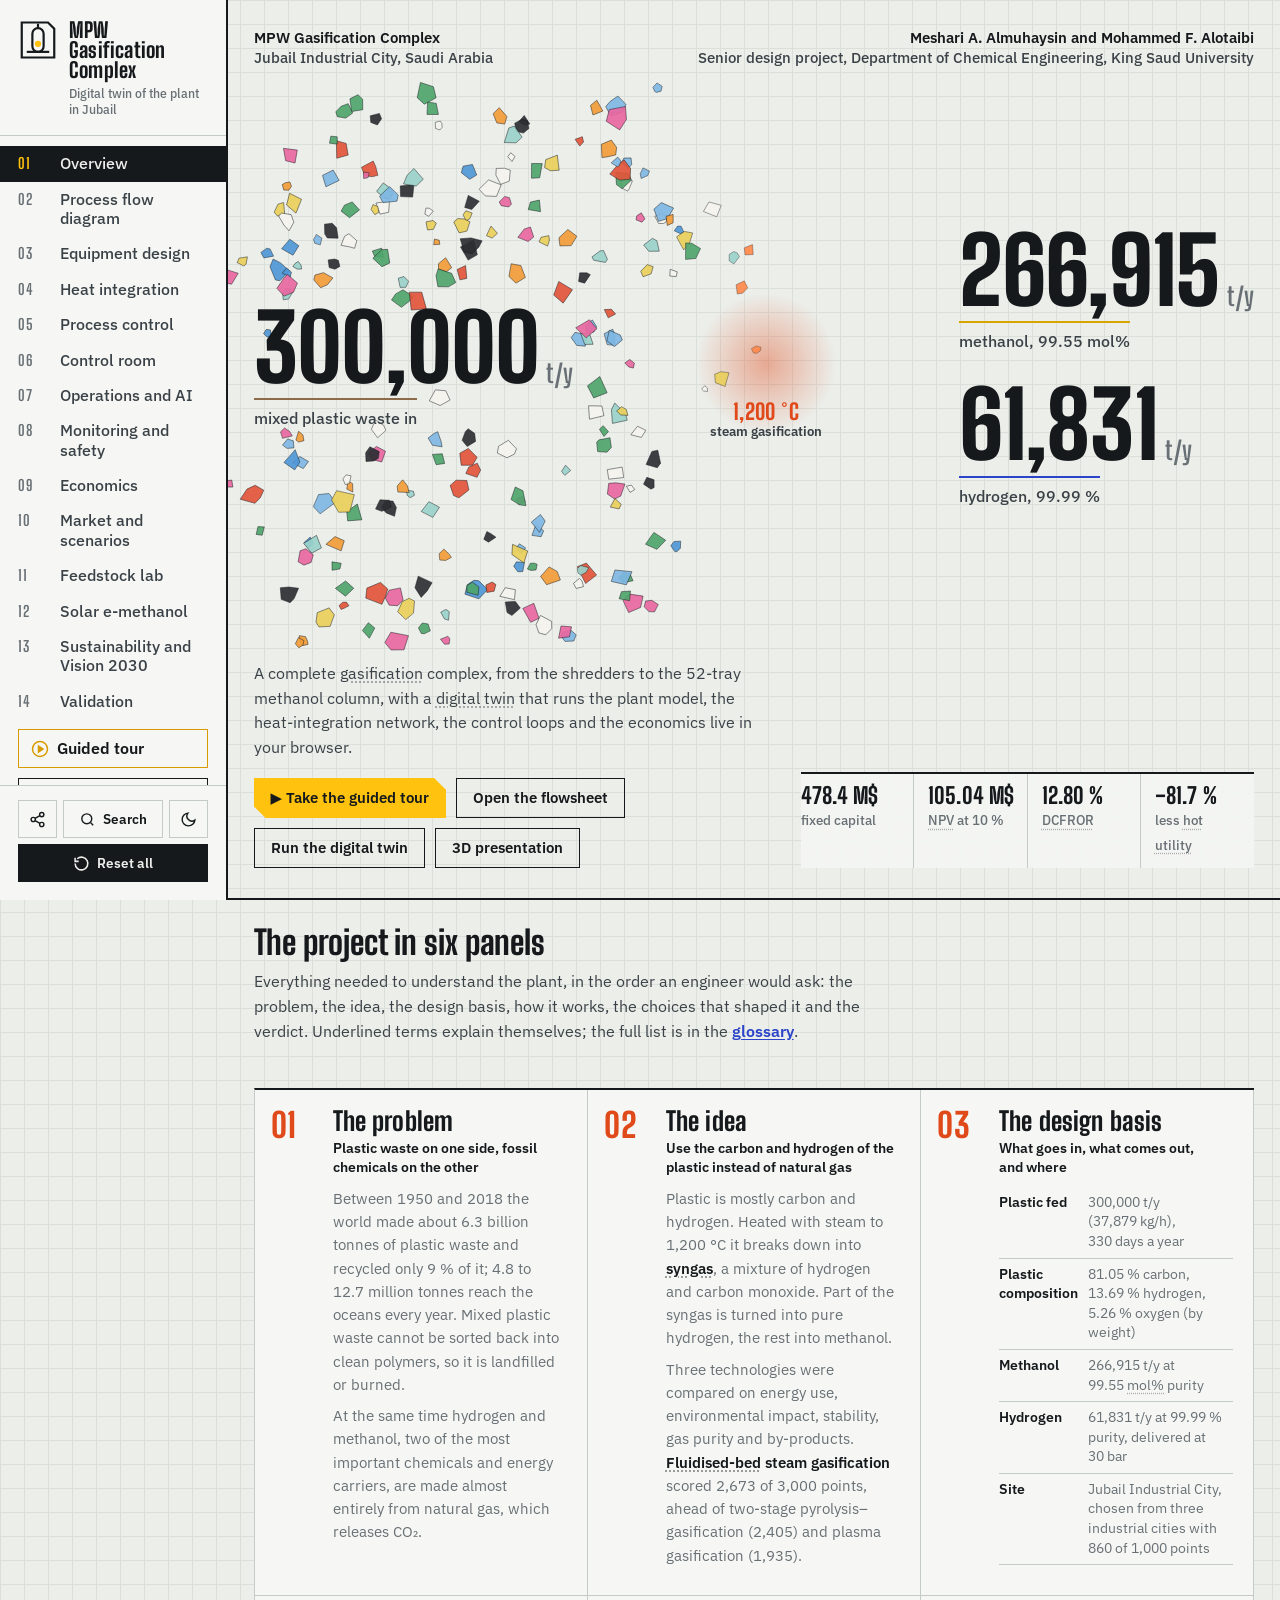
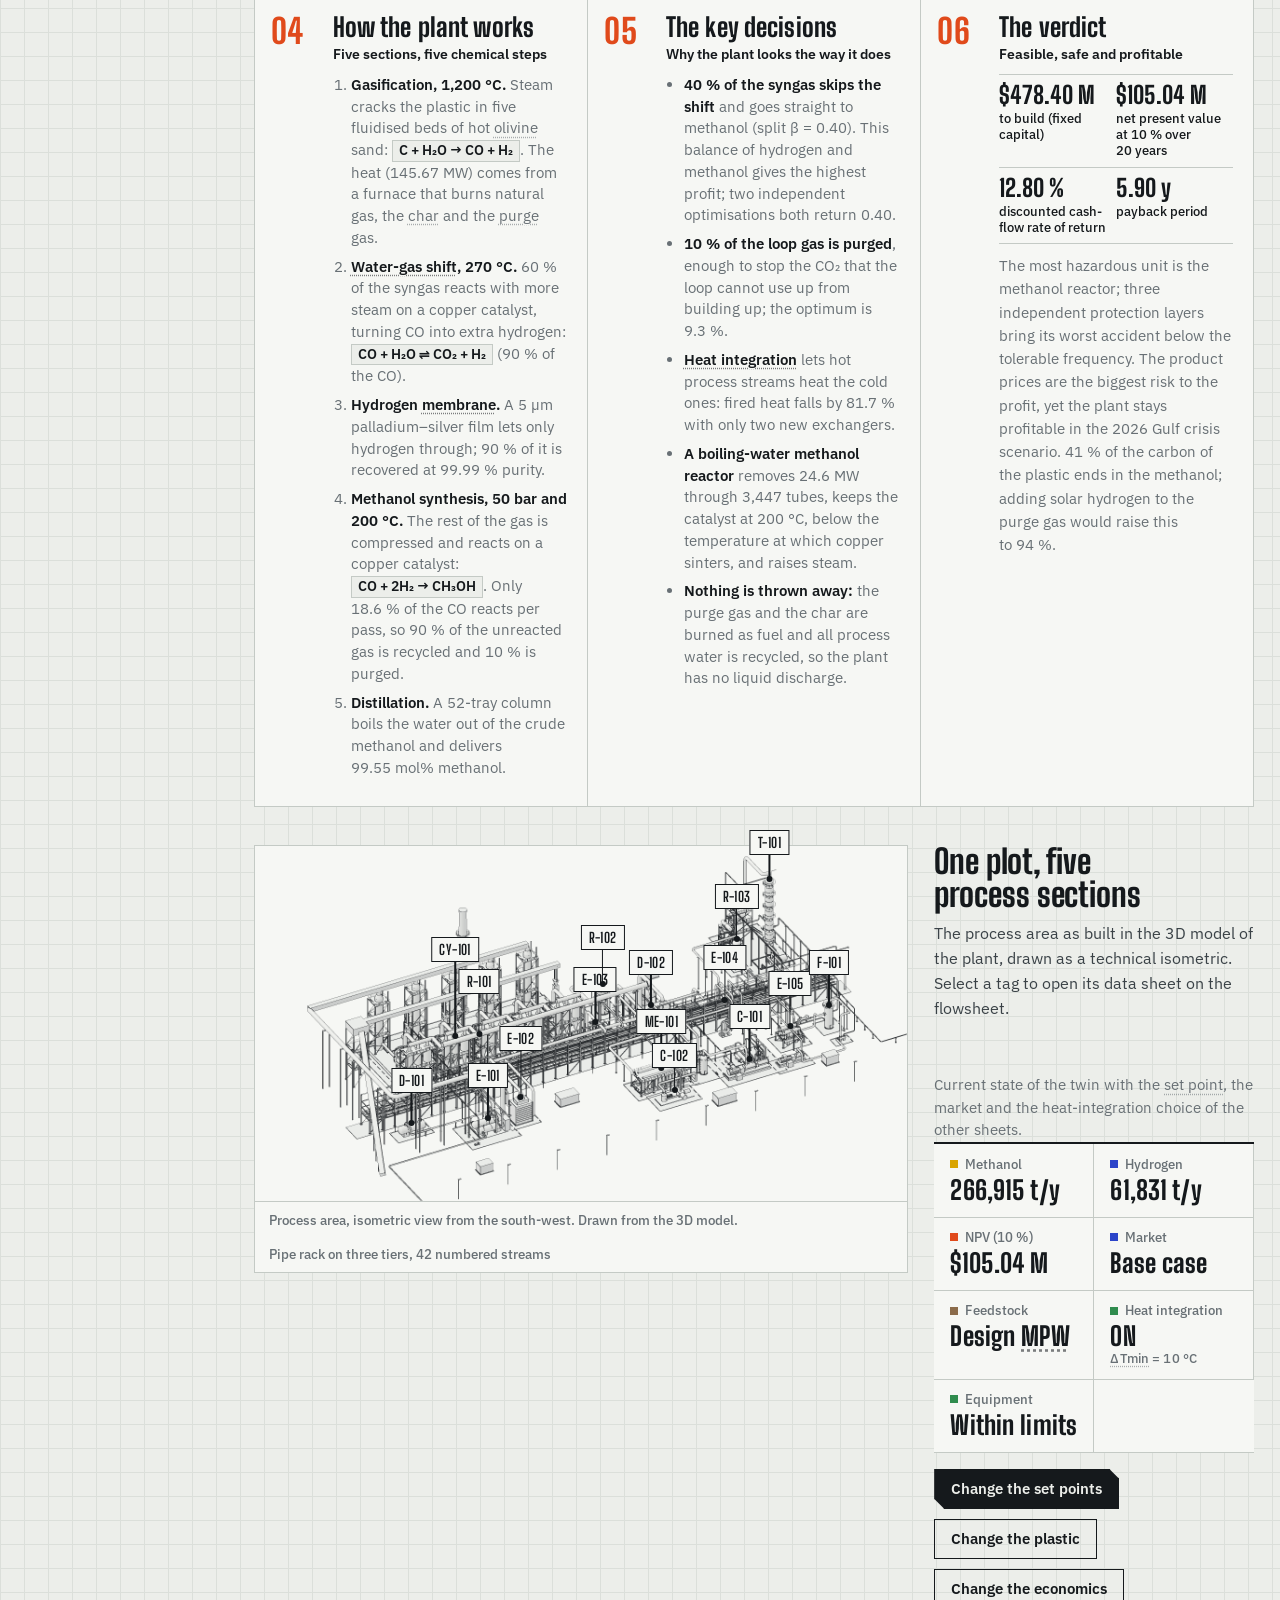
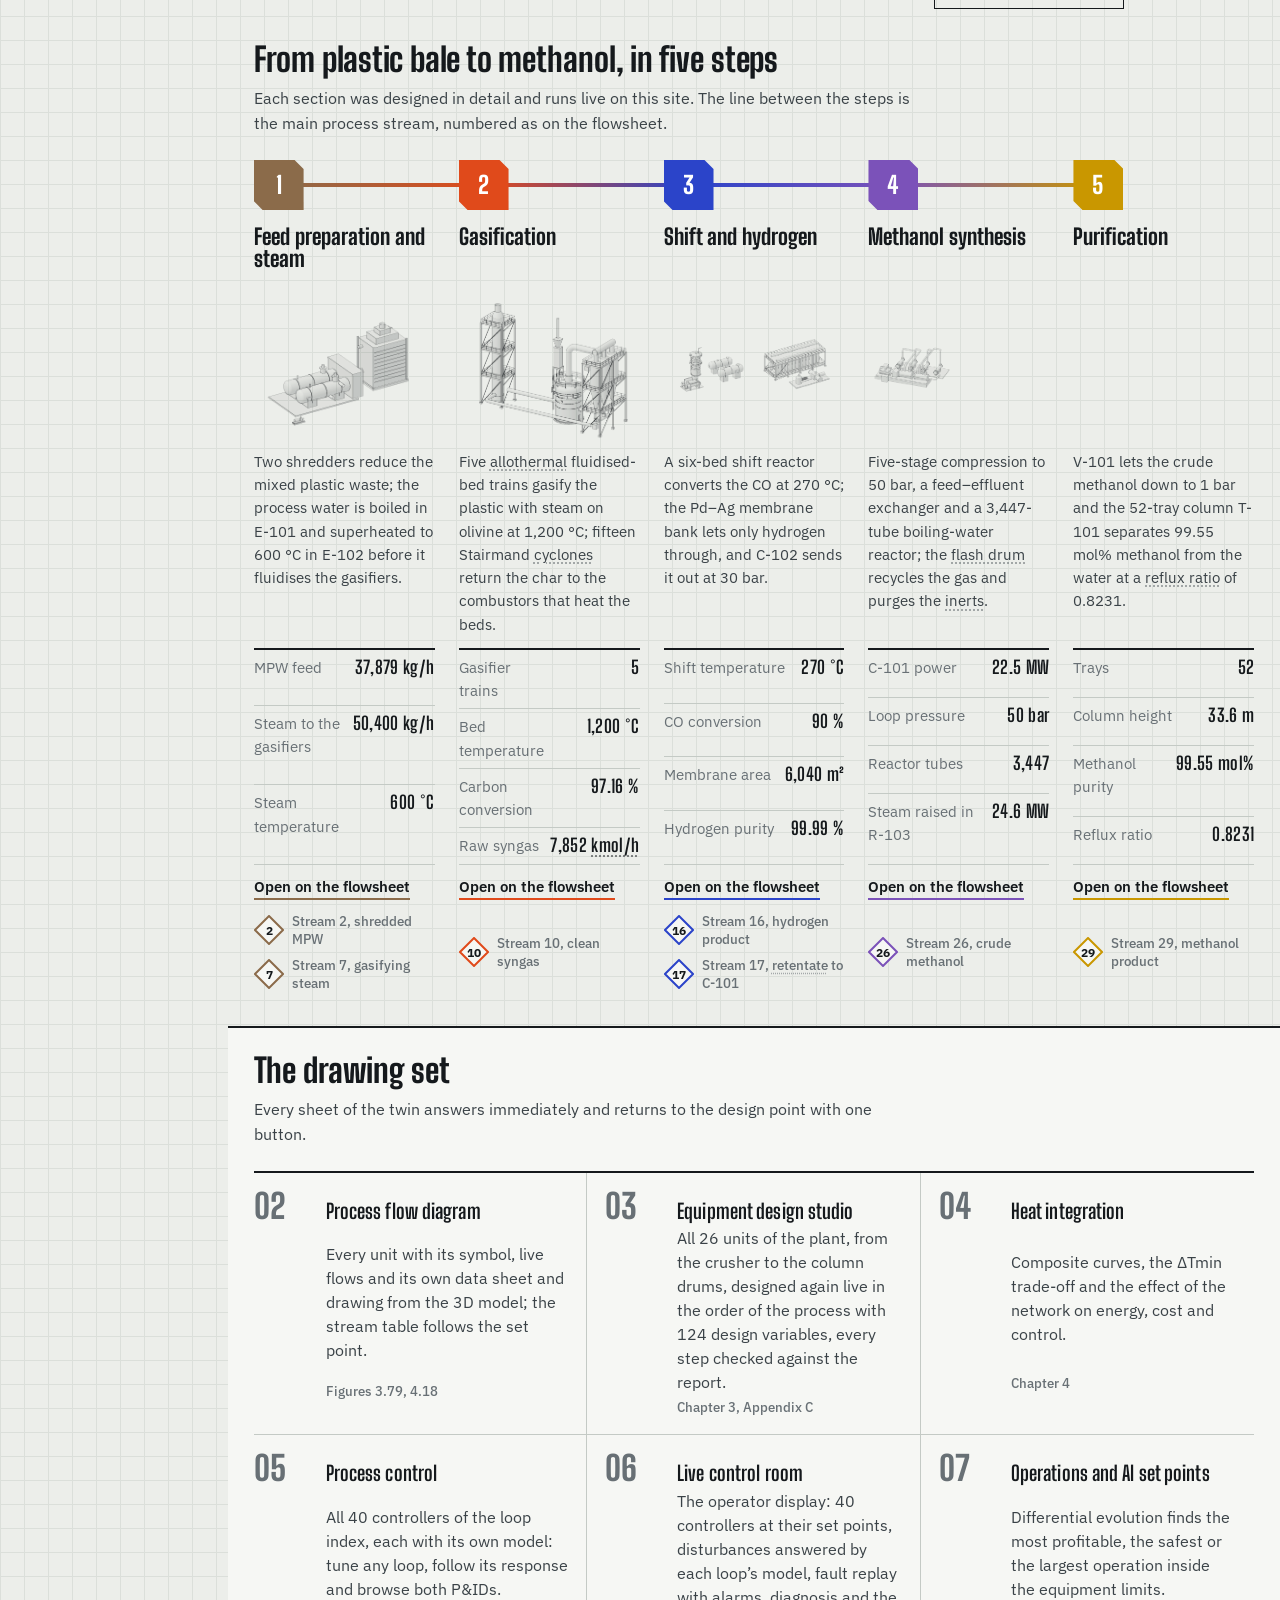
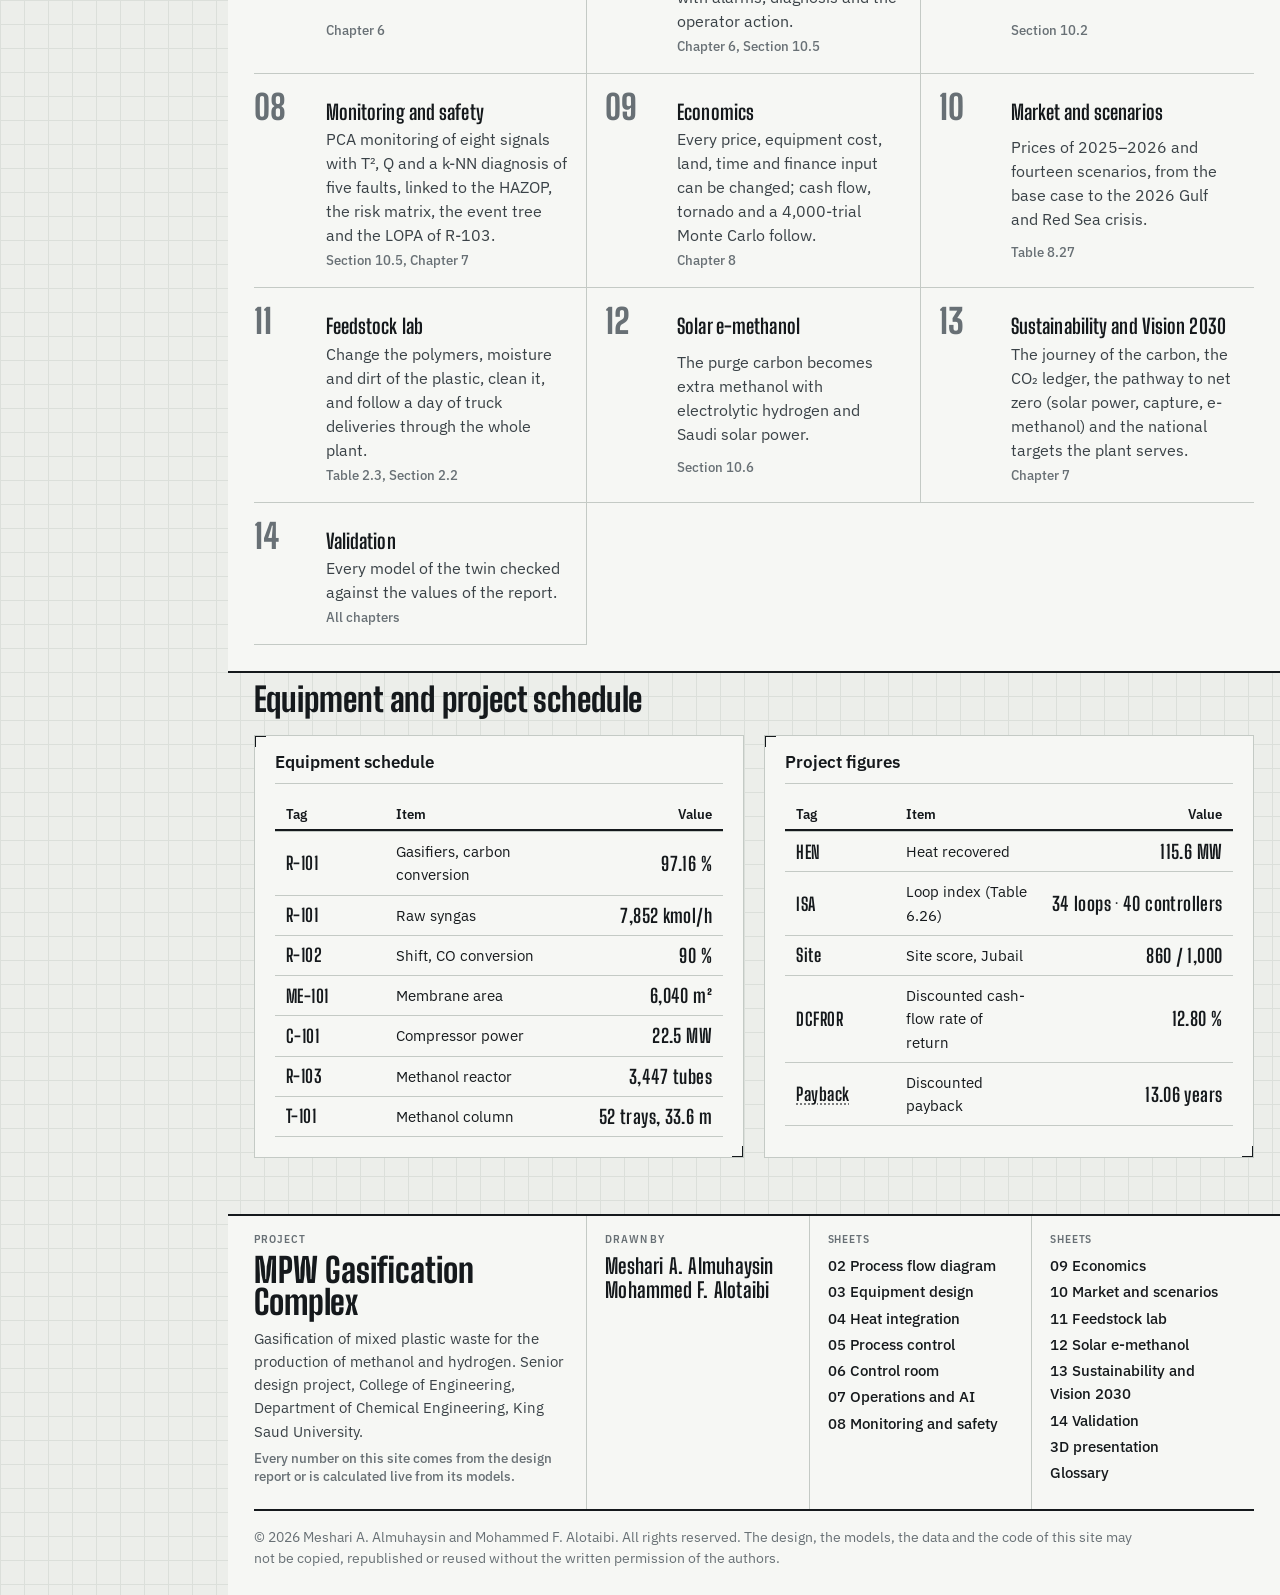
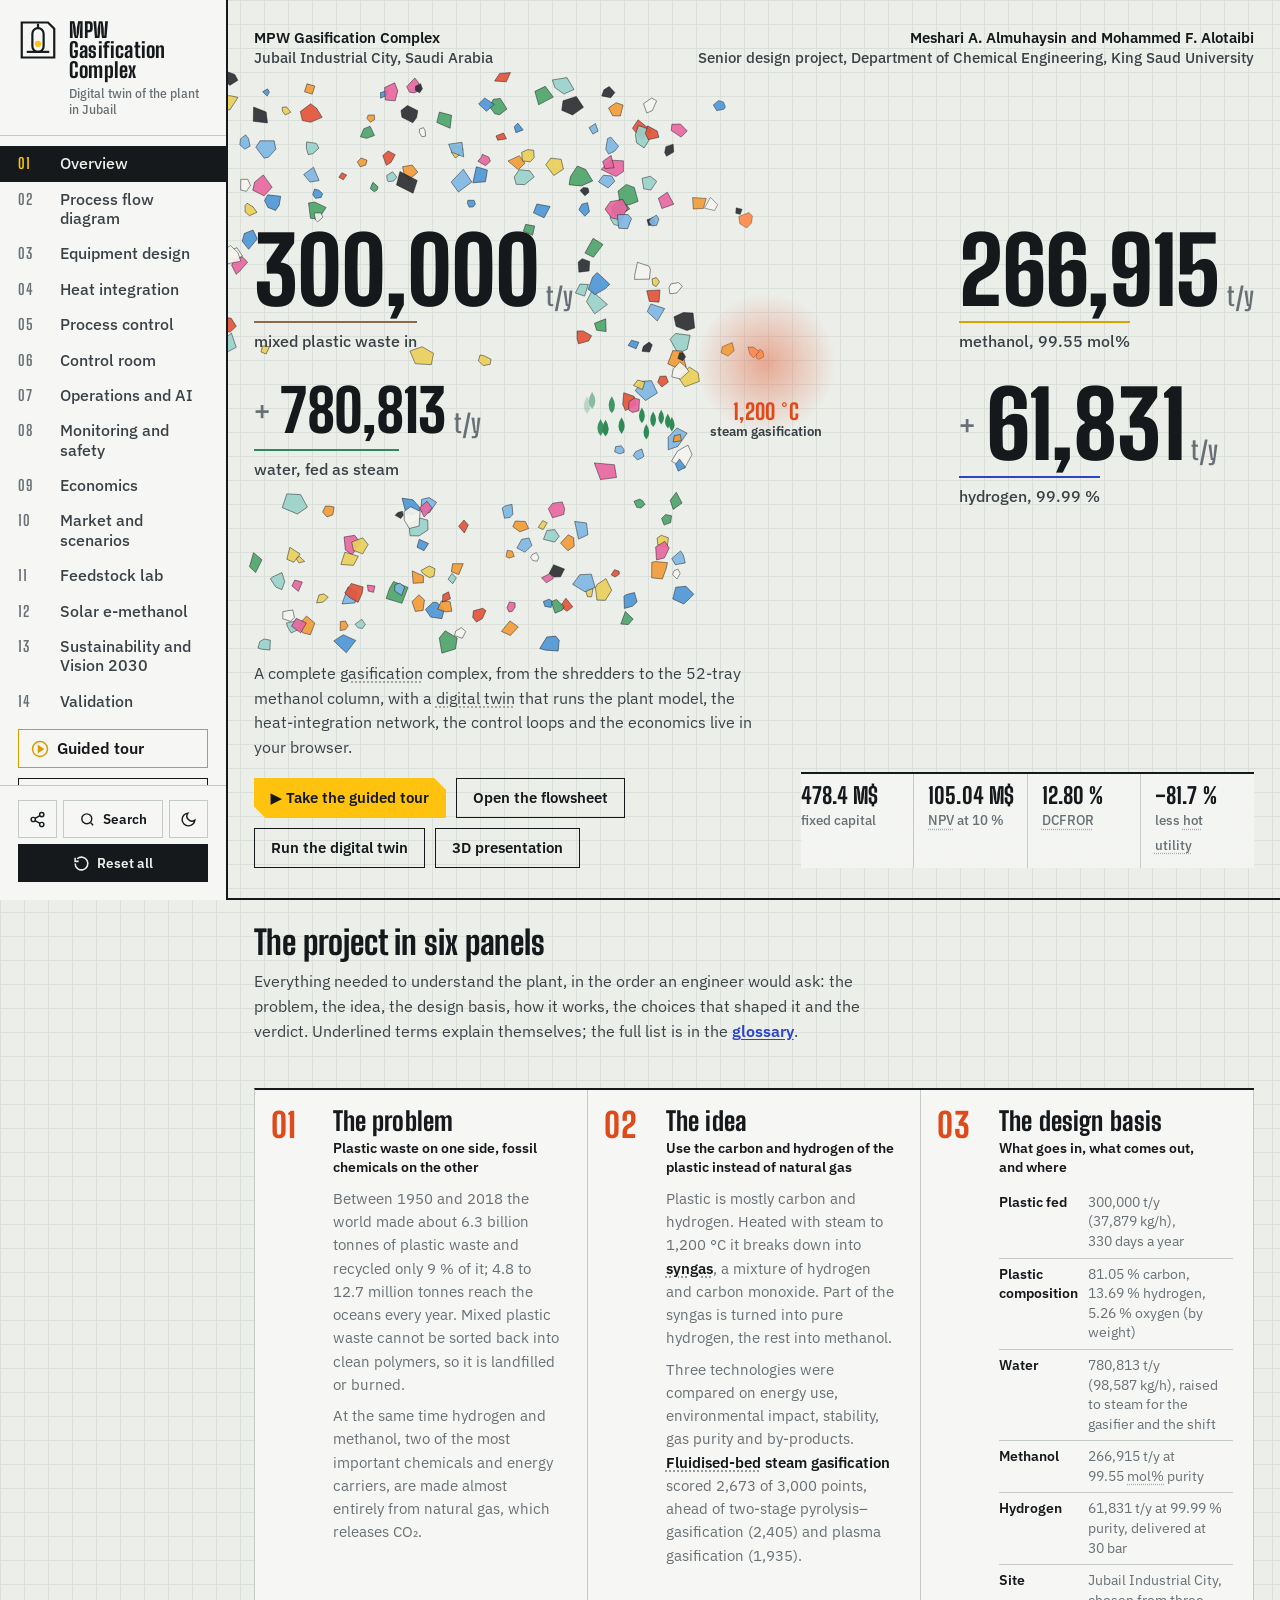
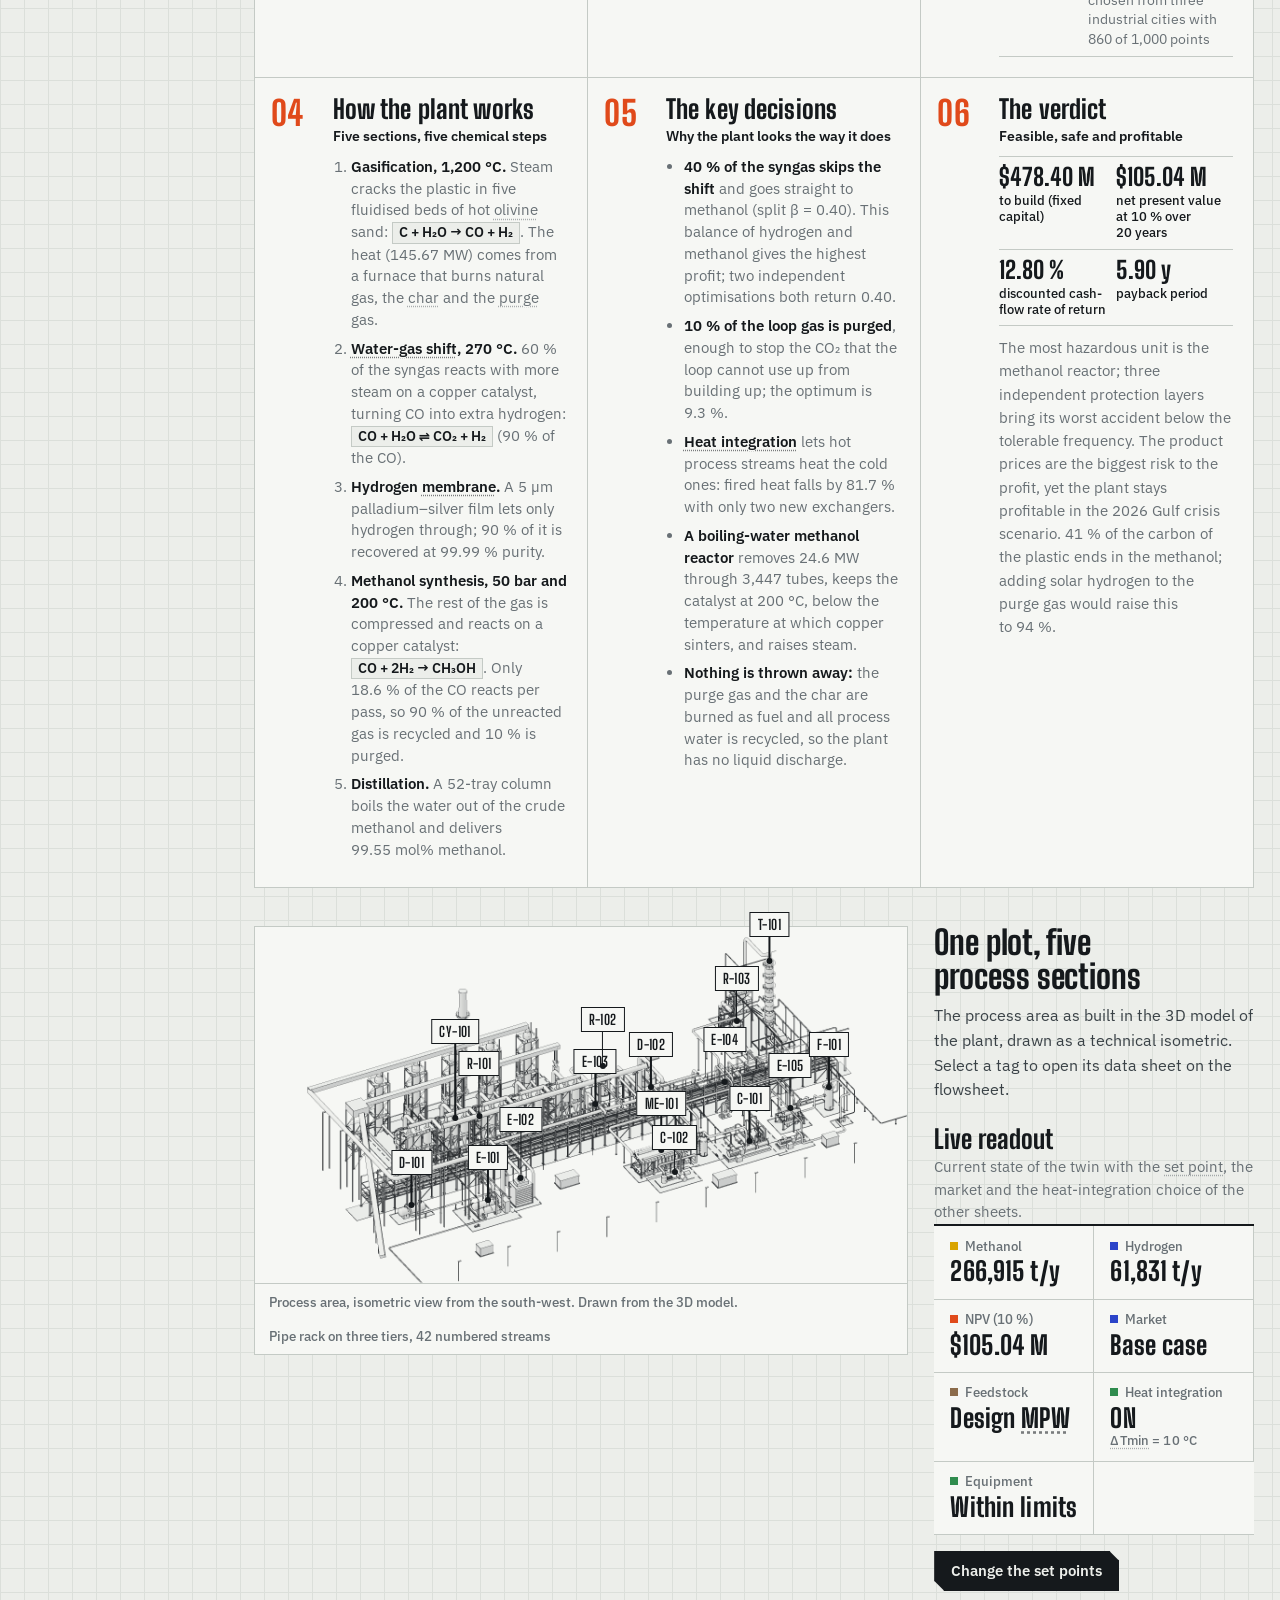
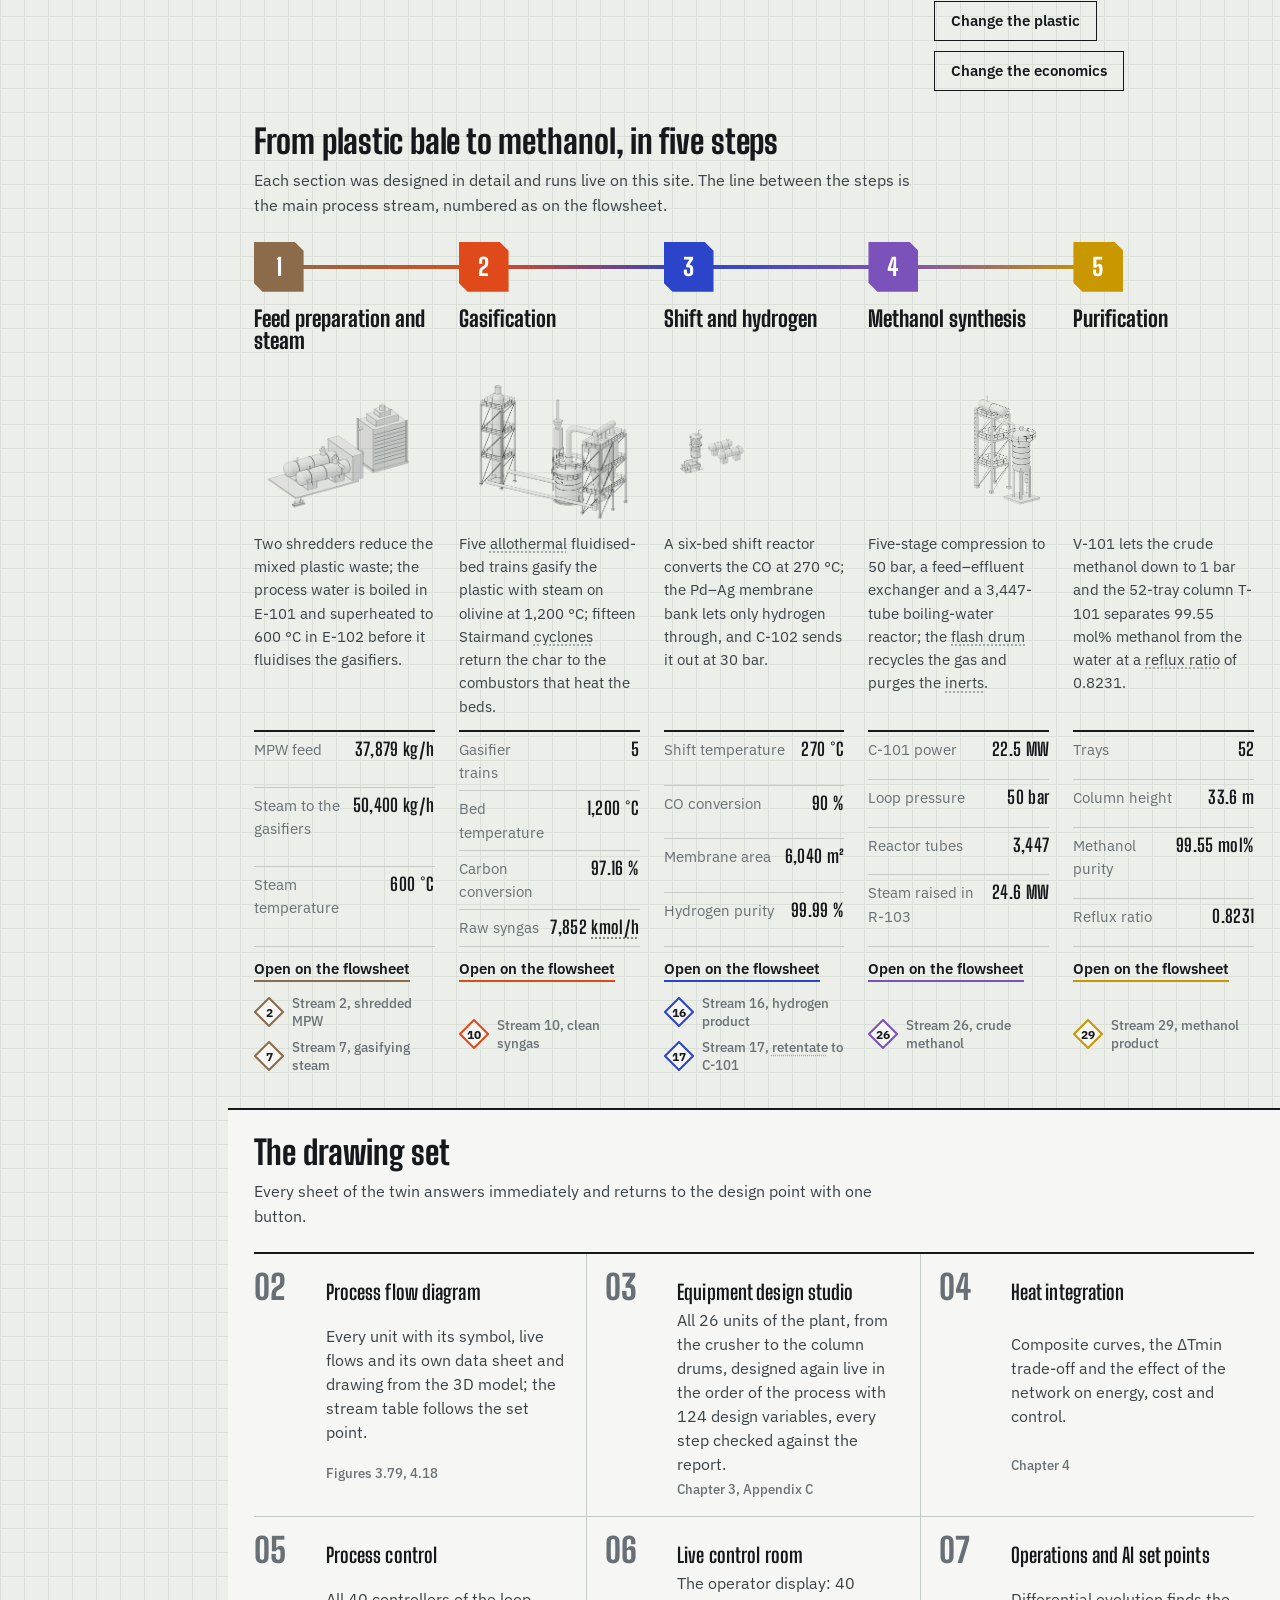
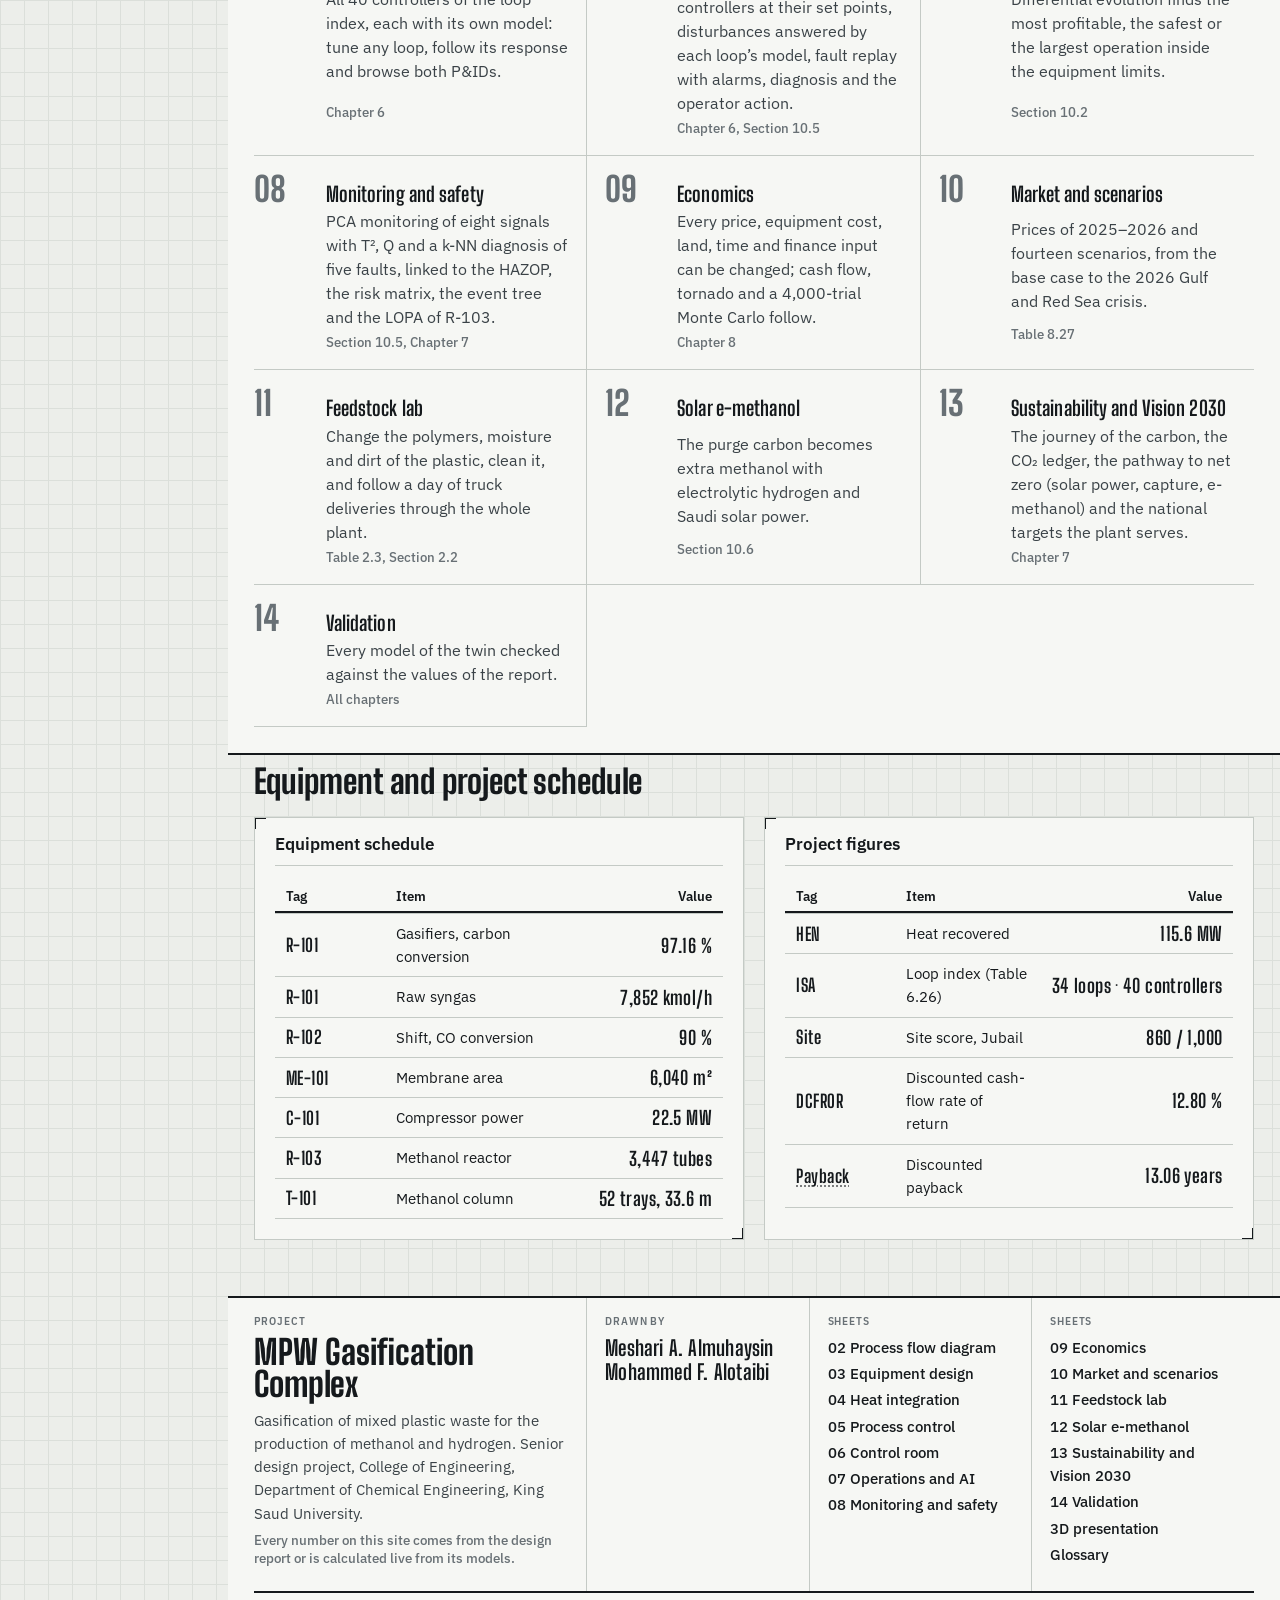
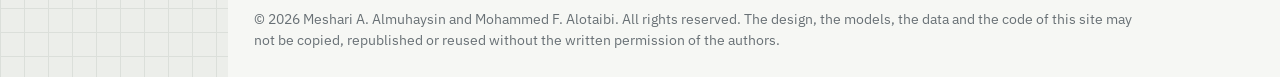
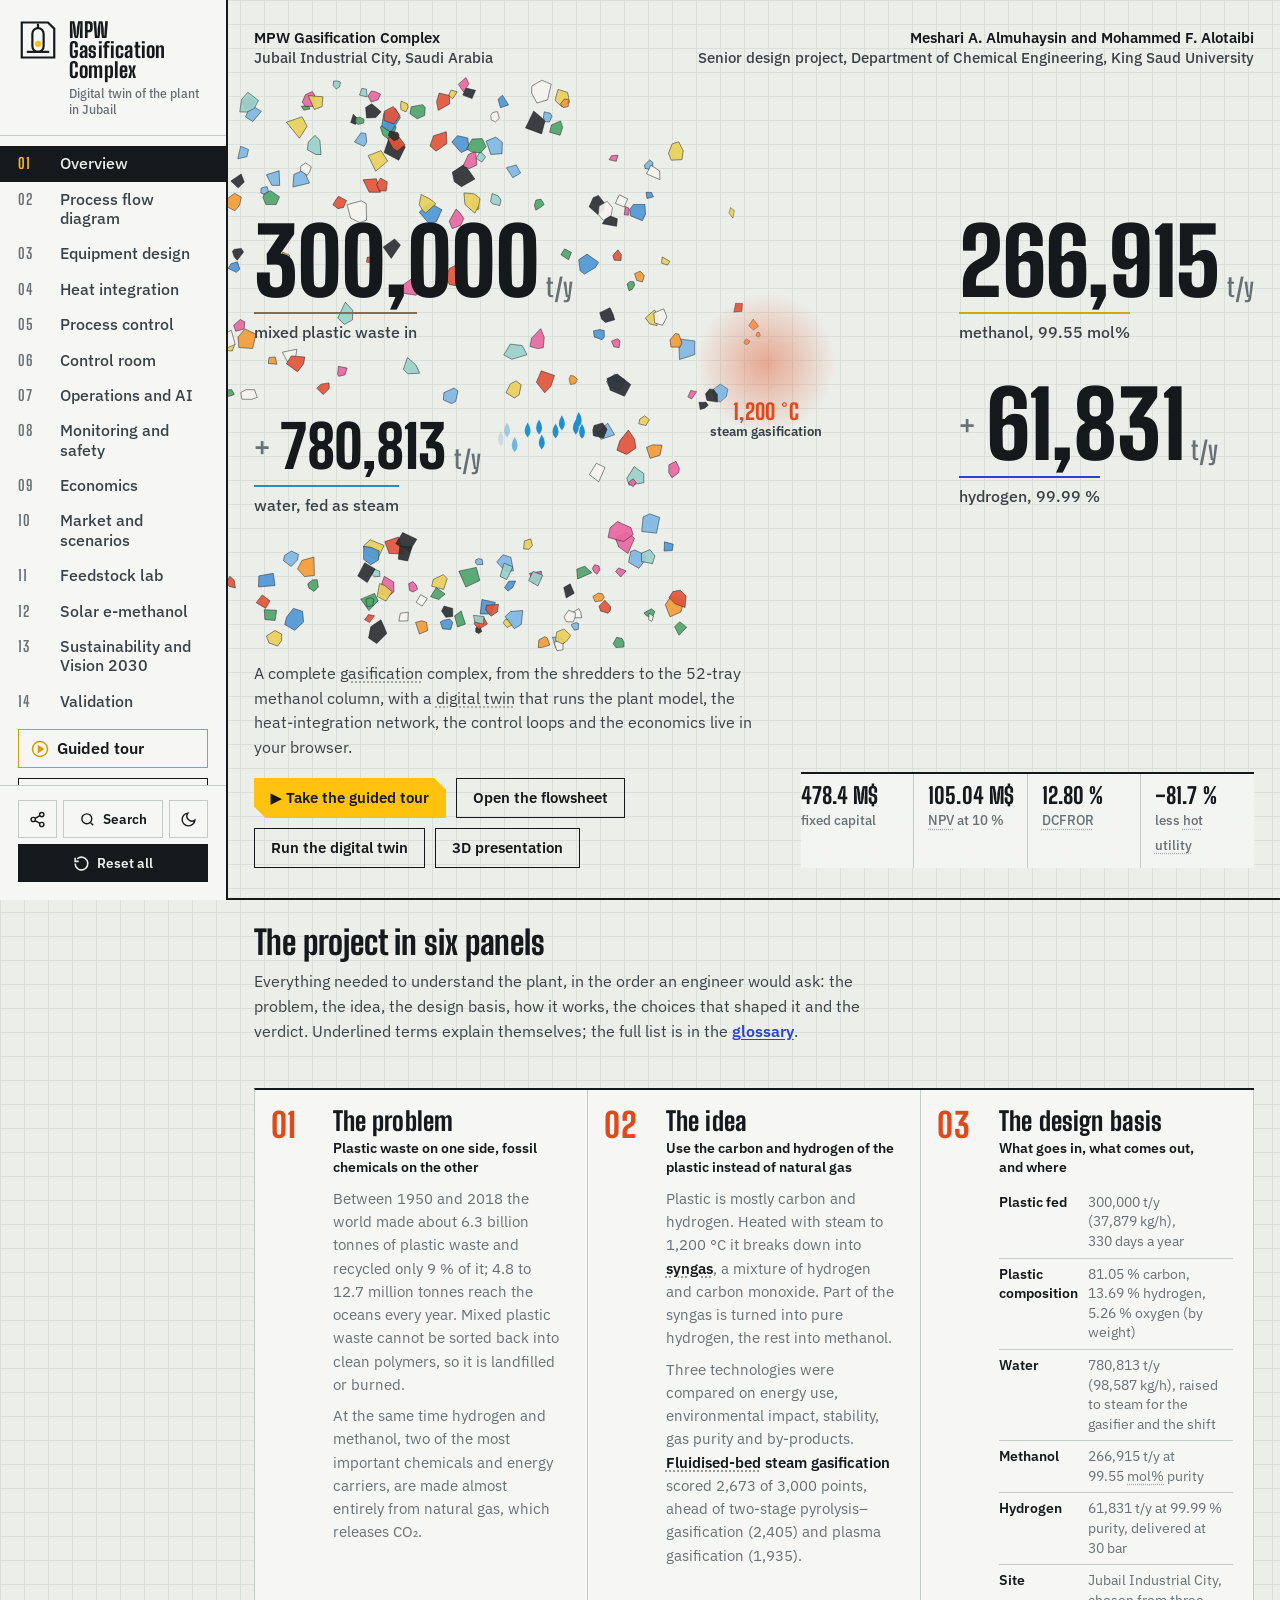
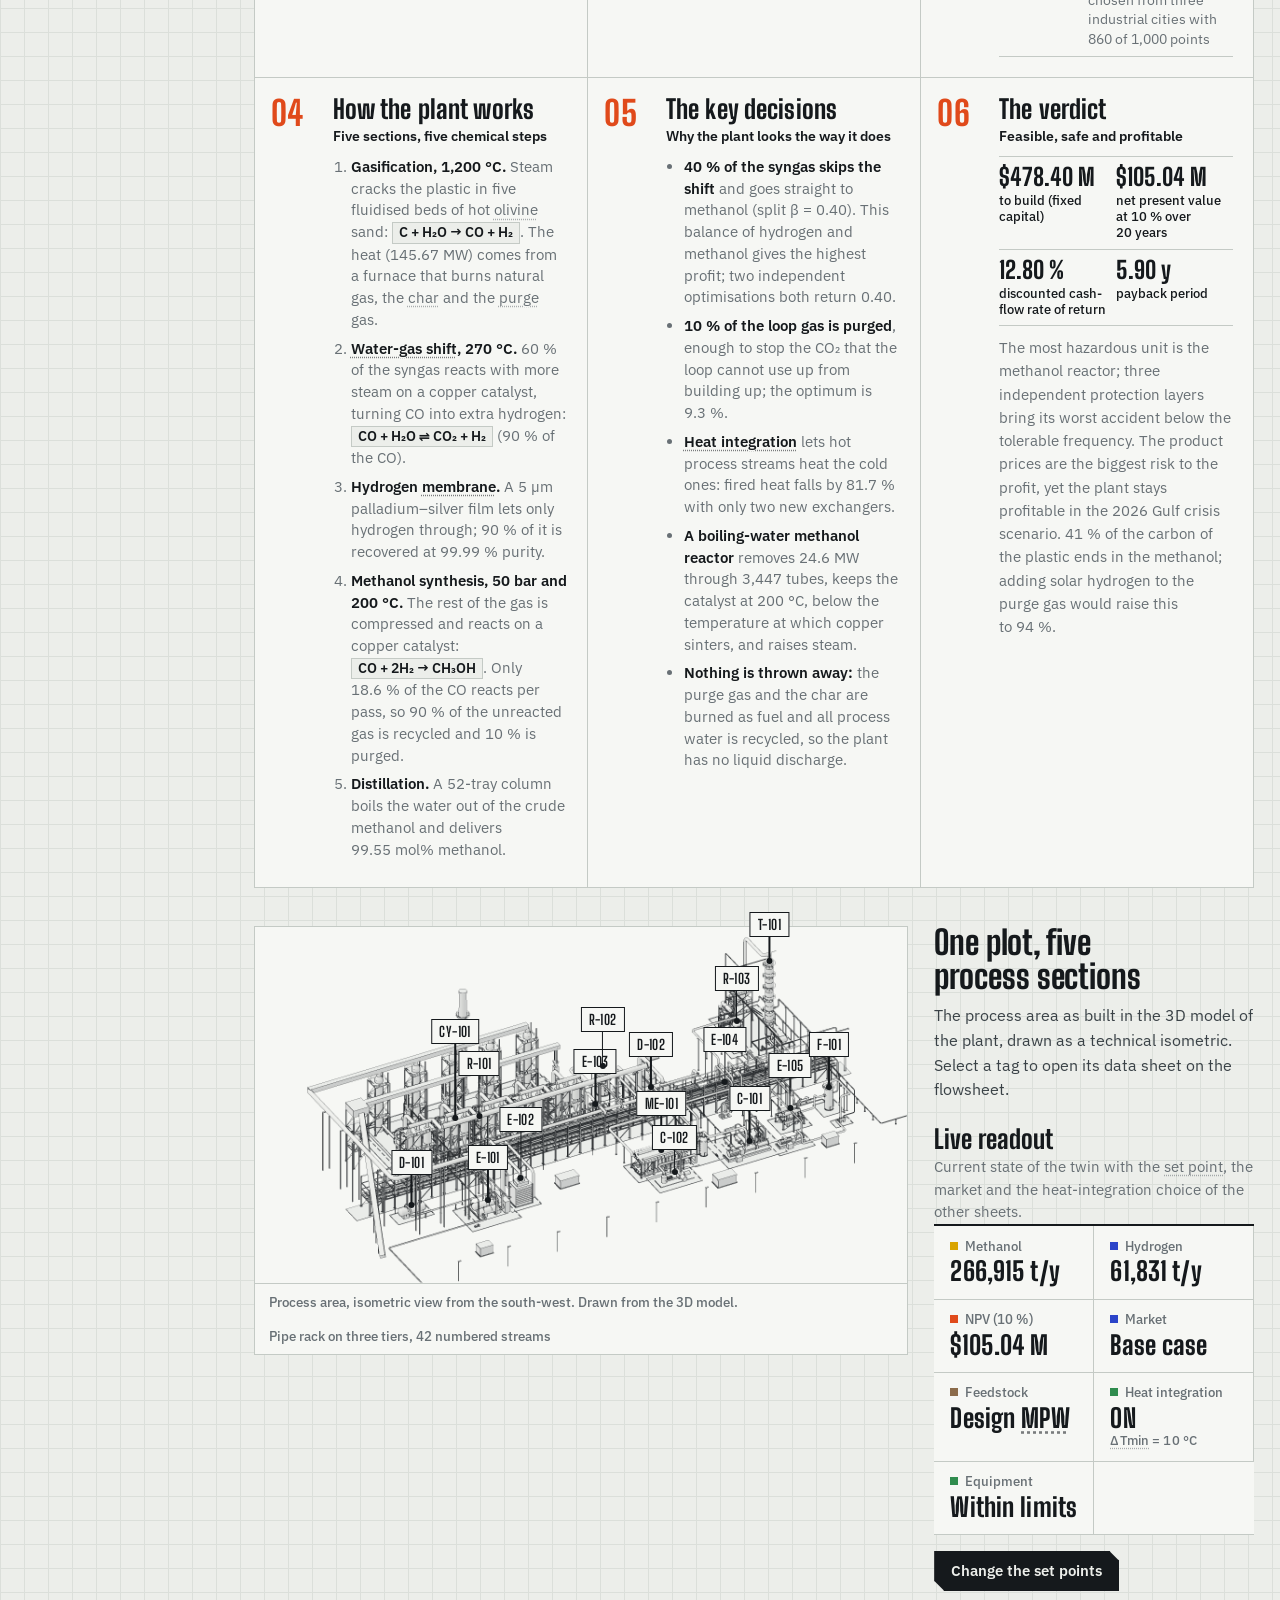
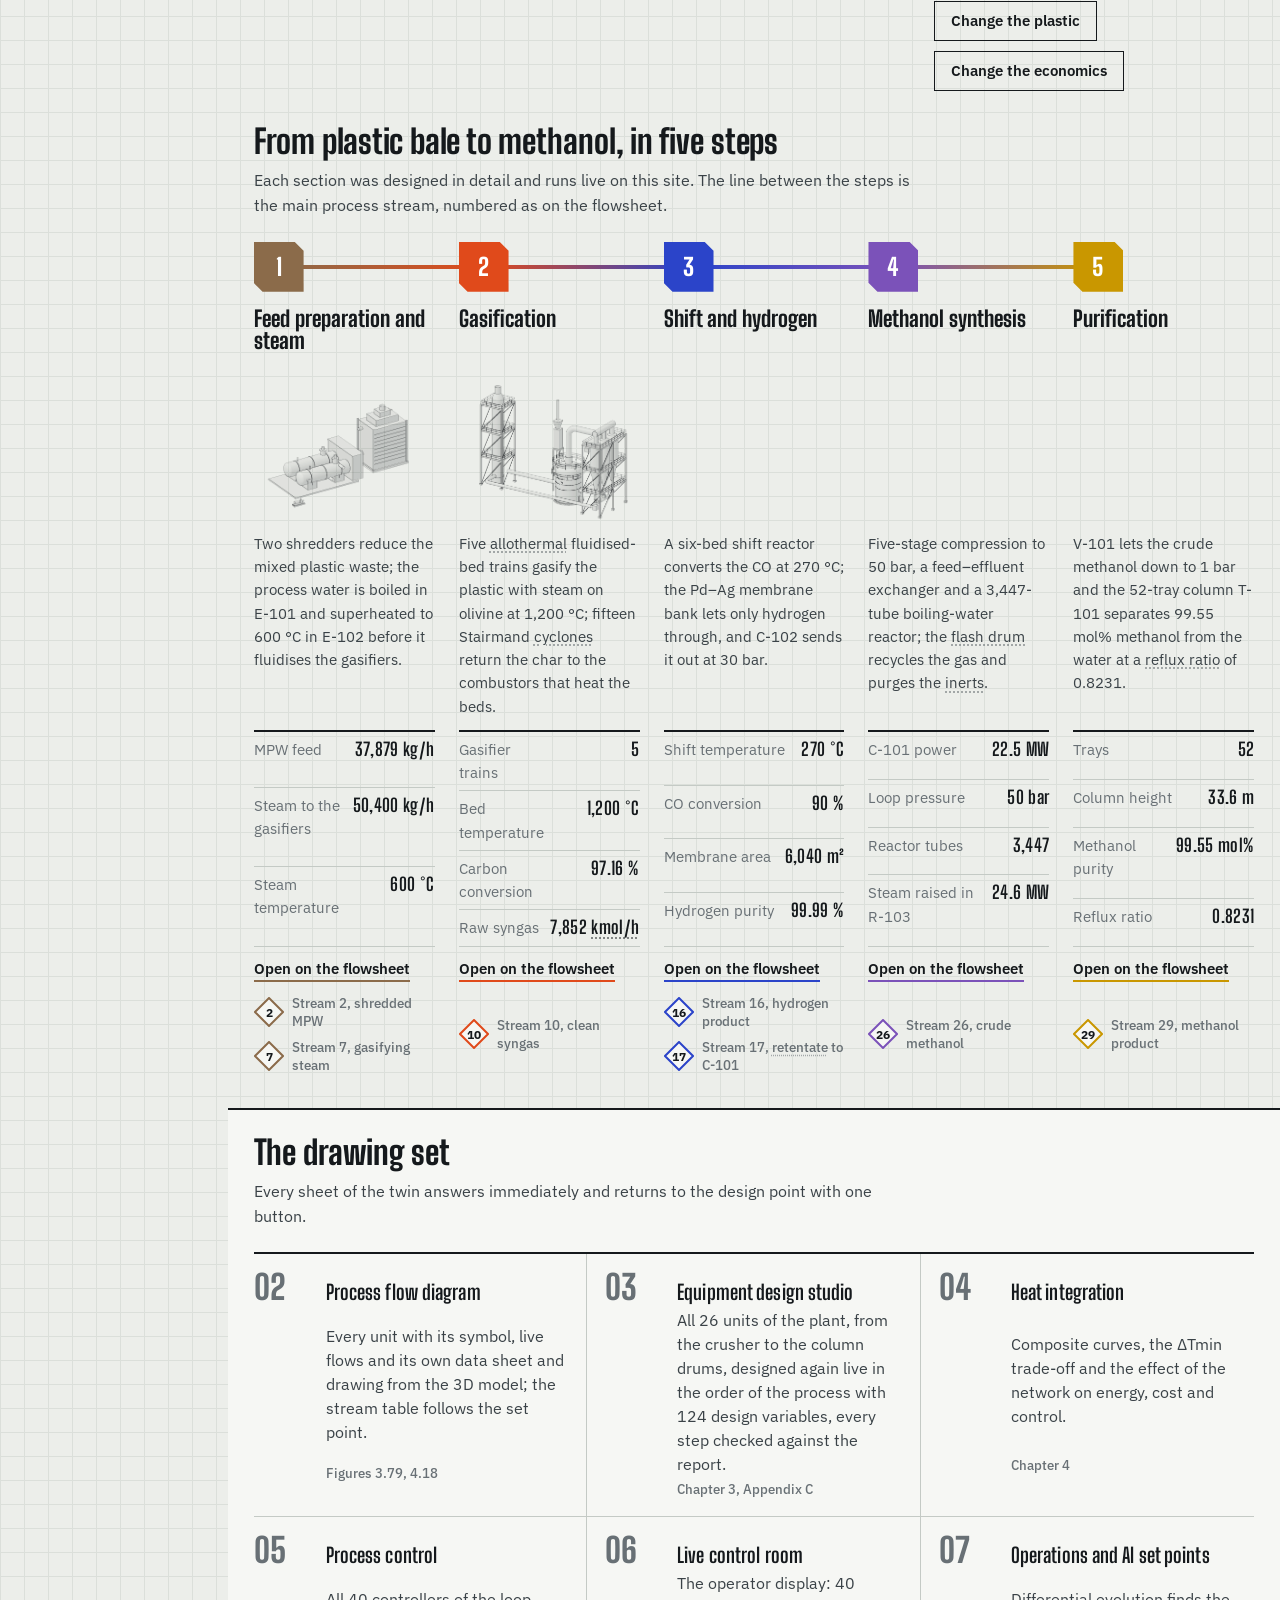
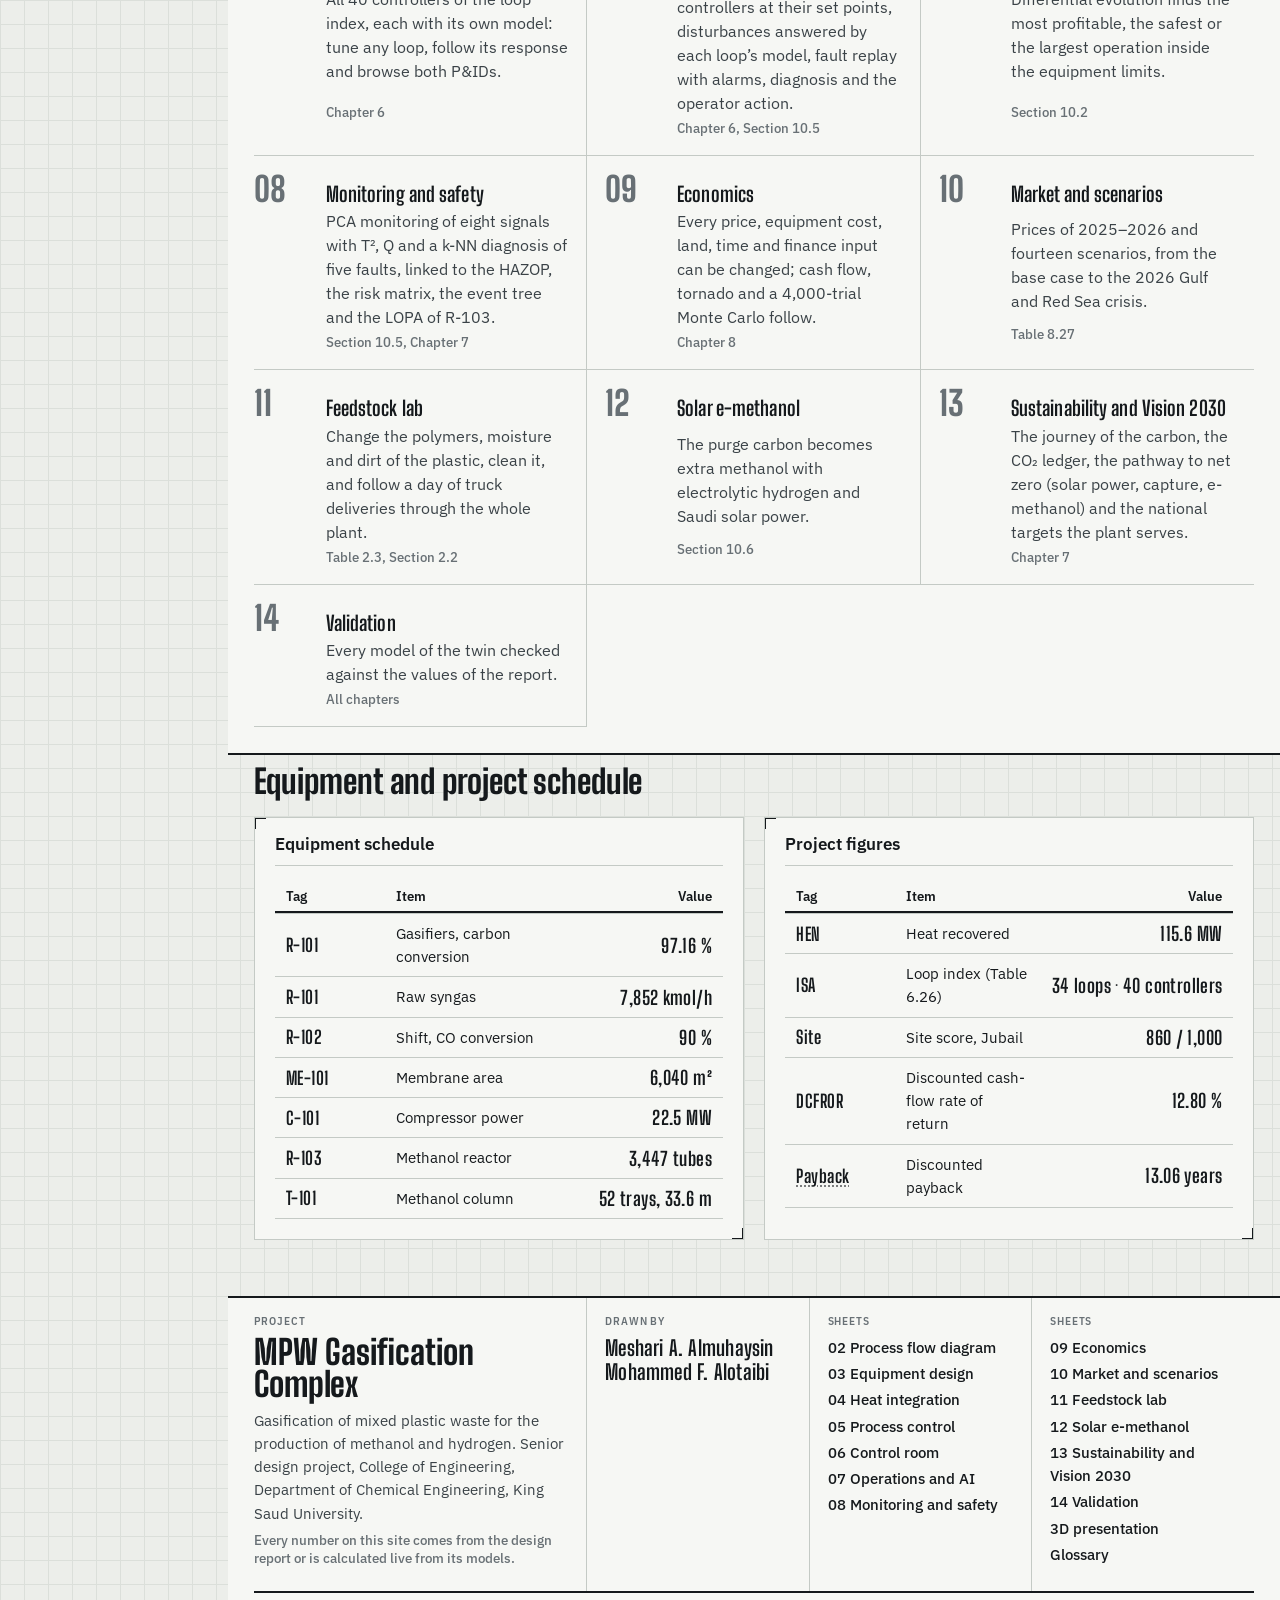
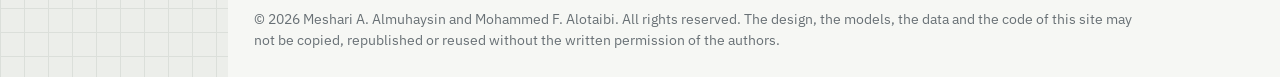
